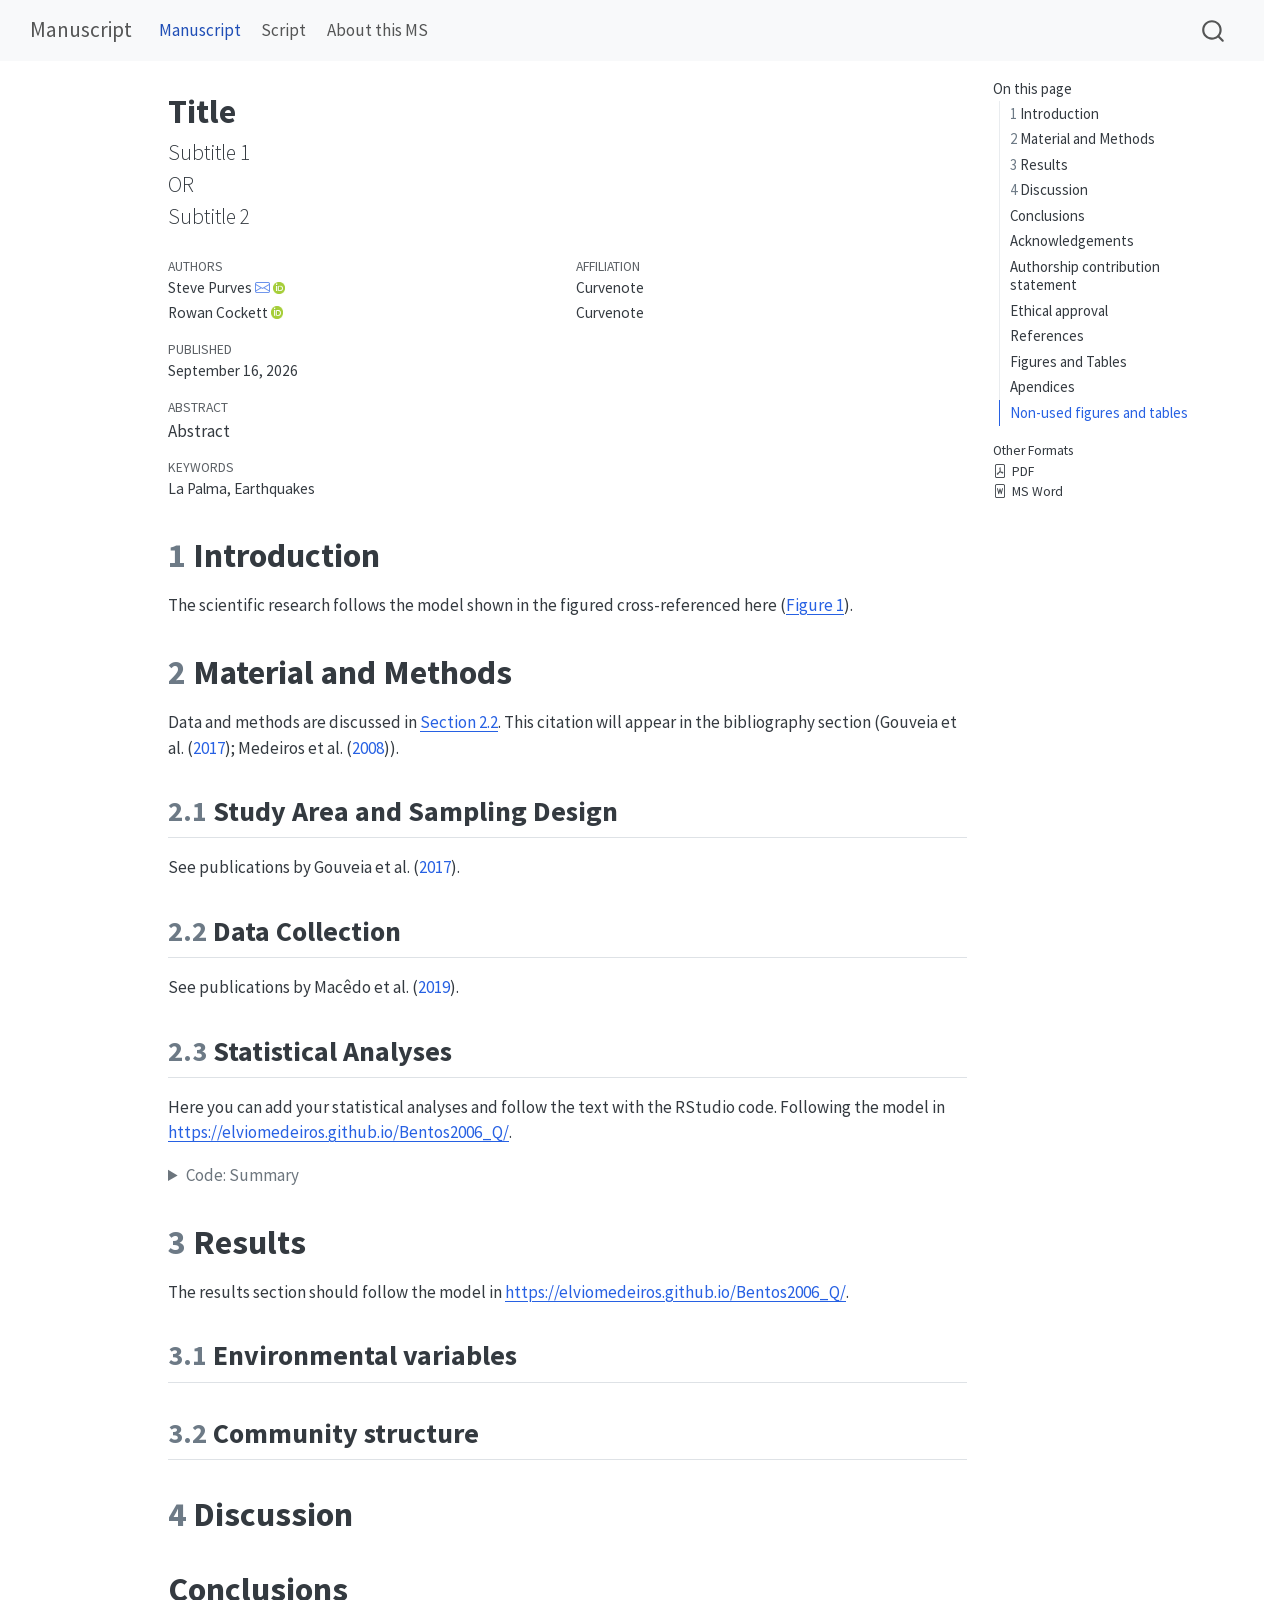
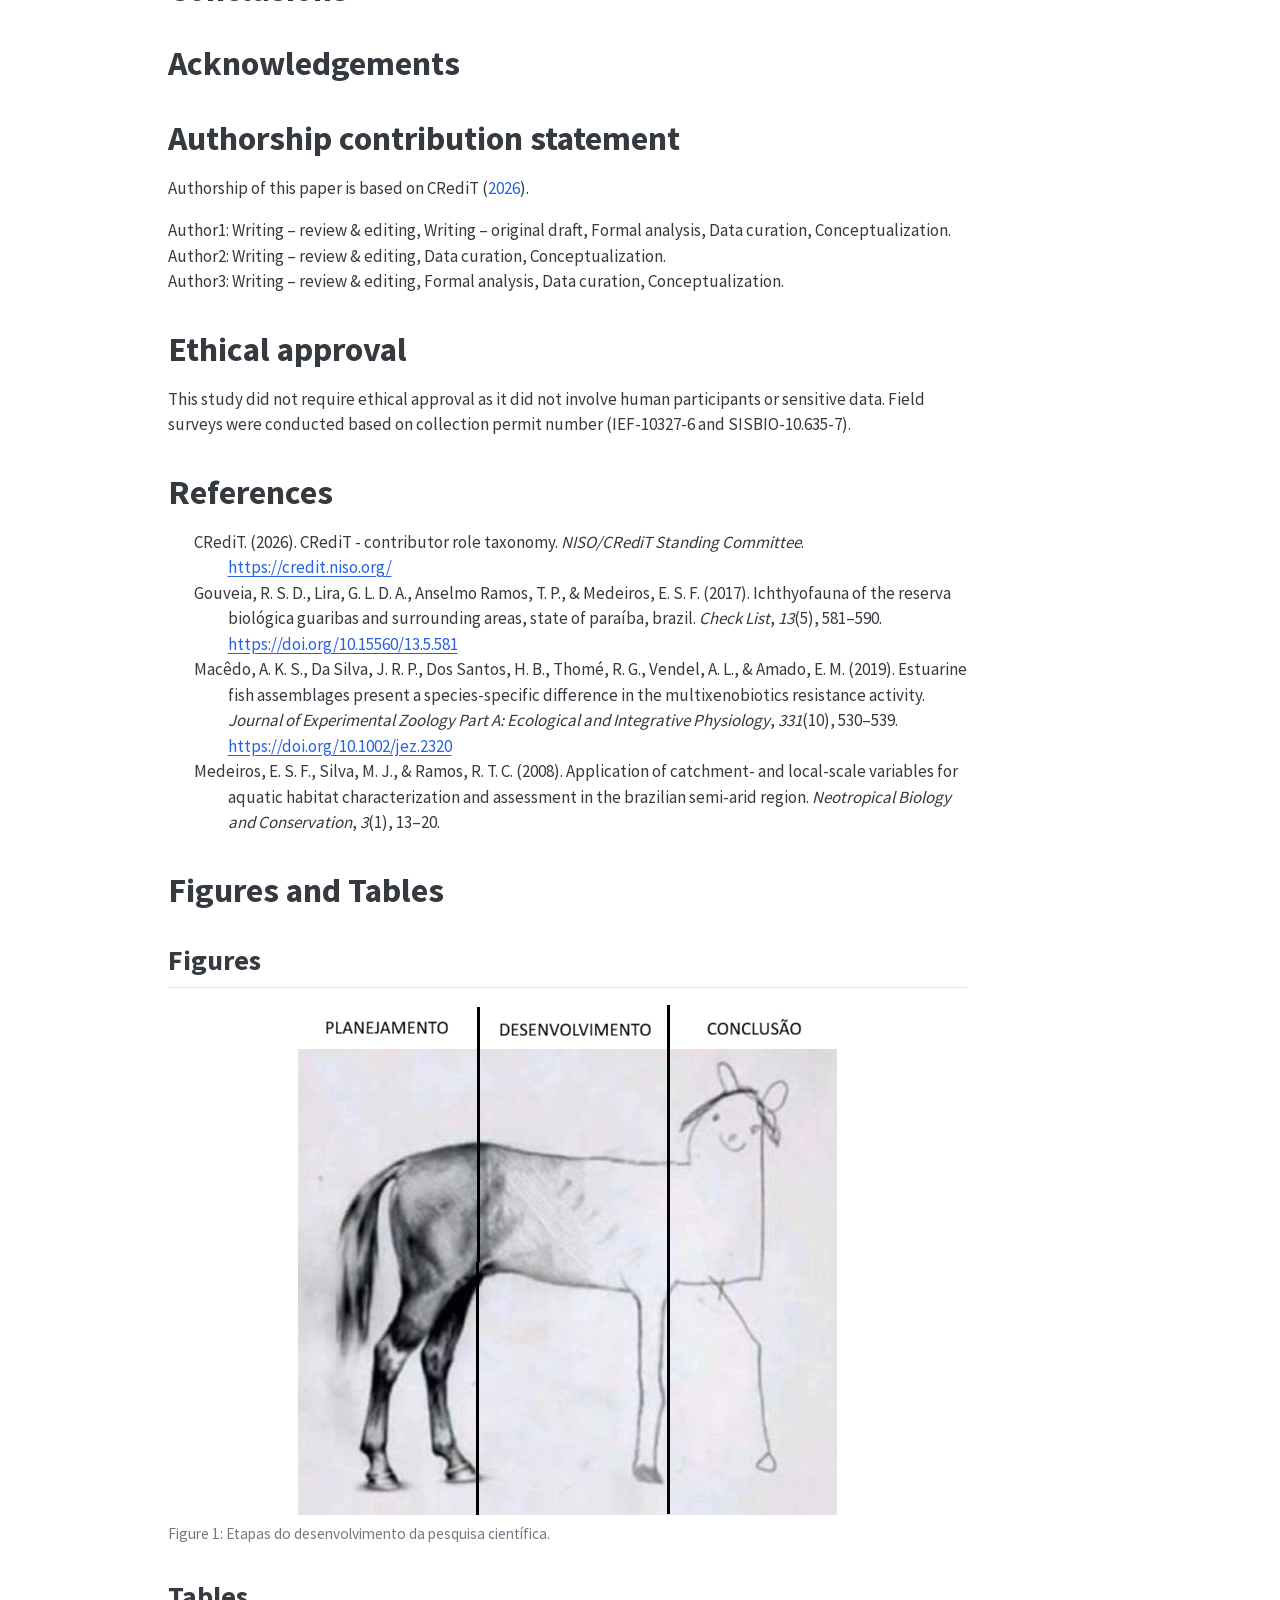
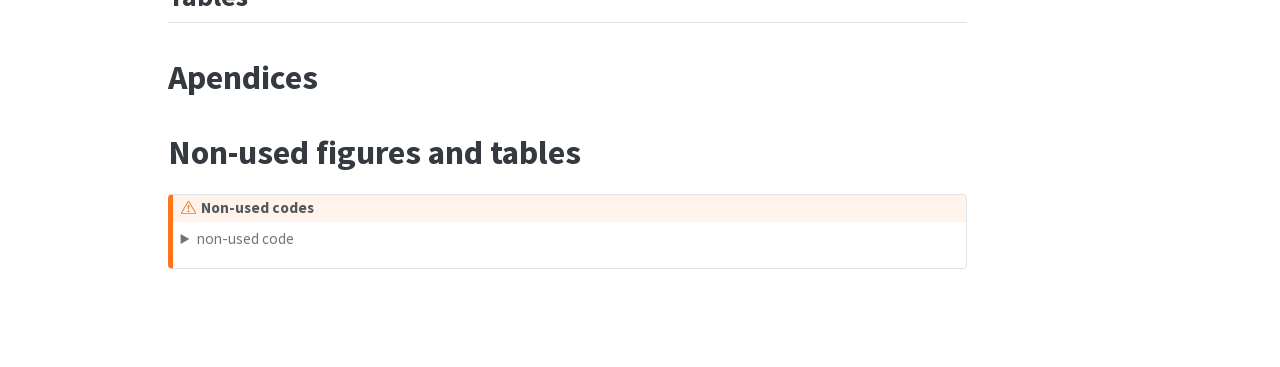
==== docs/index.html @ 4fe6a5c6 "Elv: first commit" ====
<!DOCTYPE html>
<html xmlns="http://www.w3.org/1999/xhtml" lang="en-US" xml:lang="en-US"><head>

<meta charset="utf-8">
<meta name="generator" content="quarto-1.9.38">

<meta name="viewport" content="width=device-width, initial-scale=1.0, user-scalable=yes">

<meta name="author" content="Steve Purves">
<meta name="author" content="Rowan Cockett">
<meta name="dcterms.date" content="2026-09-16">
<meta name="keywords" content="La Palma, Earthquakes">

<title>Title – Manuscript</title>
<style>

code{white-space: pre-wrap;}
span.smallcaps{font-variant: small-caps;}
div.columns{display: flex; gap: min(4vw, 1.5em);}
div.column{flex: auto; overflow-x: auto;}
div.hanging-indent{margin-left: 1.5em; text-indent: -1.5em;}
ul.task-list{list-style: none;}
ul.task-list li input[type="checkbox"] {
width: 0.8em;
margin: 0 0.8em 0.2em -1em;  vertical-align: middle;
}

html { -webkit-text-size-adjust: 100%; }
pre > code.sourceCode { white-space: pre; position: relative; }
pre > code.sourceCode > span { display: inline-block; line-height: 1.25; }
pre > code.sourceCode > span:empty { height: 1.2em; }
.sourceCode { overflow: visible; }
code.sourceCode > span { color: inherit; text-decoration: inherit; }
div.sourceCode { margin: 1em 0; }
pre.sourceCode { margin: 0; }
@media screen {
div.sourceCode { overflow: auto; }
}
@media print {
pre > code.sourceCode { white-space: pre-wrap; }
pre > code.sourceCode > span { text-indent: -5em; padding-left: 5em; }
}
pre.numberSource code
{ counter-reset: source-line 0; }
pre.numberSource code > span
{ position: relative; left: -4em; counter-increment: source-line; }
pre.numberSource code > span > a:first-child::before
{ content: counter(source-line);
position: relative; left: -1em; text-align: right; vertical-align: baseline;
border: none; display: inline-block;
-webkit-touch-callout: none; -webkit-user-select: none;
-khtml-user-select: none; -moz-user-select: none;
-ms-user-select: none; user-select: none;
padding: 0 4px; width: 4em;
}
pre.numberSource { margin-left: 3em; padding-left: 4px; }
div.sourceCode
{ }
@media screen {
pre > code.sourceCode > span > a:first-child::before { text-decoration: underline; }
}

div.csl-bib-body { }
div.csl-entry {
clear: both;
margin-bottom: 0em;
}
.hanging-indent div.csl-entry {
margin-left:2em;
text-indent:-2em;
}
div.csl-left-margin {
min-width:2em;
float:left;
}
div.csl-right-inline {
margin-left:2em;
padding-left:1em;
}
div.csl-indent {
margin-left: 2em;
}</style>


<script>const headroomChanged = new CustomEvent("quarto-hrChanged", {
  detail: {},
  bubbles: true,
  cancelable: false,
  composed: false,
});

const announceDismiss = () => {
  const annEl = window.document.getElementById("quarto-announcement");
  if (annEl) {
    annEl.remove();

    const annId = annEl.getAttribute("data-announcement-id");
    window.localStorage.setItem(`quarto-announce-${annId}`, "true");
  }
};

const announceRegister = () => {
  const annEl = window.document.getElementById("quarto-announcement");
  if (annEl) {
    const annId = annEl.getAttribute("data-announcement-id");
    const isDismissed =
      window.localStorage.getItem(`quarto-announce-${annId}`) || false;
    if (isDismissed) {
      announceDismiss();
      return;
    } else {
      annEl.classList.remove("hidden");
    }

    const actionEl = annEl.querySelector(".quarto-announcement-action");
    if (actionEl) {
      actionEl.addEventListener("click", function (e) {
        e.preventDefault();
        // Hide the bar immediately
        announceDismiss();
      });
    }
  }
};

window.document.addEventListener("DOMContentLoaded", function () {
  let init = false;

  announceRegister();

  // Manage the back to top button, if one is present.
  let lastScrollTop = window.pageYOffset || document.documentElement.scrollTop;
  const scrollDownBuffer = 5;
  const scrollUpBuffer = 35;
  const btn = document.getElementById("quarto-back-to-top");
  const hideBackToTop = () => {
    btn.style.display = "none";
  };
  const showBackToTop = () => {
    btn.style.display = "inline-block";
  };
  if (btn) {
    window.document.addEventListener(
      "scroll",
      function () {
        const currentScrollTop =
          window.pageYOffset || document.documentElement.scrollTop;

        // Shows and hides the button 'intelligently' as the user scrolls
        if (currentScrollTop - scrollDownBuffer > lastScrollTop) {
          hideBackToTop();
          lastScrollTop = currentScrollTop <= 0 ? 0 : currentScrollTop;
        } else if (currentScrollTop < lastScrollTop - scrollUpBuffer) {
          showBackToTop();
          lastScrollTop = currentScrollTop <= 0 ? 0 : currentScrollTop;
        }

        // Show the button at the bottom, hides it at the top
        if (currentScrollTop <= 0) {
          hideBackToTop();
        } else if (
          window.innerHeight + currentScrollTop >=
          document.body.offsetHeight
        ) {
          showBackToTop();
        }
      },
      false
    );
  }

  function throttle(func, wait) {
    var timeout;
    return function () {
      const context = this;
      const args = arguments;
      const later = function () {
        clearTimeout(timeout);
        timeout = null;
        func.apply(context, args);
      };

      if (!timeout) {
        timeout = setTimeout(later, wait);
      }
    };
  }

  function headerOffset() {
    // Set an offset if there is are fixed top navbar
    const headerEl = window.document.querySelector("header.fixed-top");
    if (headerEl) {
      return headerEl.clientHeight;
    } else {
      return 0;
    }
  }

  function footerOffset() {
    const footerEl = window.document.querySelector("footer.footer");
    if (footerEl) {
      return footerEl.clientHeight;
    } else {
      return 0;
    }
  }

  function dashboardOffset() {
    const dashboardNavEl = window.document.getElementById(
      "quarto-dashboard-header"
    );
    if (dashboardNavEl !== null) {
      return dashboardNavEl.clientHeight;
    } else {
      return 0;
    }
  }

  function updateDocumentOffsetWithoutAnimation() {
    updateDocumentOffset(false);
  }

  function updateDocumentOffset(animated) {
    // set body offset
    const topOffset = headerOffset();
    const bodyOffset = topOffset + footerOffset() + dashboardOffset();
    const bodyEl = window.document.body;
    bodyEl.setAttribute("data-bs-offset", topOffset);
    bodyEl.style.paddingTop = topOffset + "px";

    // deal with sidebar offsets
    const sidebars = window.document.querySelectorAll(
      ".sidebar, .headroom-target"
    );
    sidebars.forEach((sidebar) => {
      if (!animated) {
        sidebar.classList.add("notransition");
        // Remove the no transition class after the animation has time to complete
        setTimeout(function () {
          sidebar.classList.remove("notransition");
        }, 201);
      }

      if (window.Headroom && sidebar.classList.contains("sidebar-unpinned")) {
        sidebar.style.top = "0";
        sidebar.style.maxHeight = "100vh";
      } else {
        sidebar.style.top = topOffset + "px";
        sidebar.style.maxHeight = "calc(100vh - " + topOffset + "px)";
      }
    });

    // allow space for footer
    const mainContainer = window.document.querySelector(".quarto-container");
    if (mainContainer) {
      mainContainer.style.minHeight = "calc(100vh - " + bodyOffset + "px)";
    }

    // link offset
    let linkStyle = window.document.querySelector("#quarto-target-style");
    if (!linkStyle) {
      linkStyle = window.document.createElement("style");
      linkStyle.setAttribute("id", "quarto-target-style");
      window.document.head.appendChild(linkStyle);
    }
    while (linkStyle.firstChild) {
      linkStyle.removeChild(linkStyle.firstChild);
    }
    if (topOffset > 0) {
      linkStyle.appendChild(
        window.document.createTextNode(`
      section:target::before {
        content: "";
        display: block;
        height: ${topOffset}px;
        margin: -${topOffset}px 0 0;
      }`)
      );
    }
    if (init) {
      window.dispatchEvent(headroomChanged);
    }
    init = true;
  }

  // initialize headroom
  var header = window.document.querySelector("#quarto-header");
  if (header && window.Headroom) {
    const headroom = new window.Headroom(header, {
      tolerance: 5,
      onPin: function () {
        const sidebars = window.document.querySelectorAll(
          ".sidebar, .headroom-target"
        );
        sidebars.forEach((sidebar) => {
          sidebar.classList.remove("sidebar-unpinned");
        });
        updateDocumentOffset();
      },
      onUnpin: function () {
        const sidebars = window.document.querySelectorAll(
          ".sidebar, .headroom-target"
        );
        sidebars.forEach((sidebar) => {
          sidebar.classList.add("sidebar-unpinned");
        });
        updateDocumentOffset();
      },
    });
    headroom.init();

    let frozen = false;
    window.quartoToggleHeadroom = function () {
      if (frozen) {
        headroom.unfreeze();
        frozen = false;
      } else {
        headroom.freeze();
        frozen = true;
      }
    };
  }

  window.addEventListener(
    "hashchange",
    function (e) {
      if (
        getComputedStyle(document.documentElement).scrollBehavior !== "smooth"
      ) {
        window.scrollTo(0, window.pageYOffset - headerOffset());
      }
    },
    false
  );

  // Observe size changed for the header
  const headerEl = window.document.querySelector("header.fixed-top");
  if (headerEl && window.ResizeObserver) {
    const observer = new window.ResizeObserver(() => {
      setTimeout(updateDocumentOffsetWithoutAnimation, 0);
    });
    observer.observe(headerEl, {
      attributes: true,
      childList: true,
      characterData: true,
    });
  } else {
    window.addEventListener(
      "resize",
      throttle(updateDocumentOffsetWithoutAnimation, 50)
    );
  }
  setTimeout(updateDocumentOffsetWithoutAnimation, 250);

  // fixup index.html links if we aren't on the filesystem
  if (window.location.protocol !== "file:") {
    const links = window.document.querySelectorAll("a");
    for (let i = 0; i < links.length; i++) {
      if (links[i].href) {
        links[i].dataset.originalHref = links[i].href;
        links[i].href = links[i].href.replace(/\/index\.html/, "/");
      }
    }

    // Fixup any sharing links that require urls
    // Append url to any sharing urls
    const sharingLinks = window.document.querySelectorAll(
      "a.sidebar-tools-main-item, a.quarto-navigation-tool, a.quarto-navbar-tools, a.quarto-navbar-tools-item"
    );
    for (let i = 0; i < sharingLinks.length; i++) {
      const sharingLink = sharingLinks[i];
      const href = sharingLink.getAttribute("href");
      if (href) {
        sharingLink.setAttribute(
          "href",
          href.replace("|url|", window.location.href)
        );
      }
    }

    // Scroll the active navigation item into view, if necessary
    const navSidebar = window.document.querySelector("nav#quarto-sidebar");
    if (navSidebar) {
      // Find the active item
      const activeItem = navSidebar.querySelector("li.sidebar-item a.active");
      if (activeItem) {
        // Wait for the scroll height and height to resolve by observing size changes on the
        // nav element that is scrollable
        const resizeObserver = new ResizeObserver((_entries) => {
          // The bottom of the element
          const elBottom = activeItem.offsetTop;
          const viewBottom = navSidebar.scrollTop + navSidebar.clientHeight;

          // The element height and scroll height are the same, then we are still loading
          if (viewBottom !== navSidebar.scrollHeight) {
            // Determine if the item isn't visible and scroll to it
            if (elBottom >= viewBottom) {
              navSidebar.scrollTop = elBottom;
            }

            // stop observing now since we've completed the scroll
            resizeObserver.unobserve(navSidebar);
          }
        });
        resizeObserver.observe(navSidebar);
      }
    }
  }
});
</script>
<script>/*!
 * headroom.js v0.12.0 - Give your page some headroom. Hide your header until you need it
 * Copyright (c) 2020 Nick Williams - http://wicky.nillia.ms/headroom.js
 * License: MIT
 */

!function(t,n){"object"==typeof exports&&"undefined"!=typeof module?module.exports=n():"function"==typeof define&&define.amd?define(n):(t=t||self).Headroom=n()}(this,function(){"use strict";function t(){return"undefined"!=typeof window}function d(t){return function(t){return t&&t.document&&function(t){return 9===t.nodeType}(t.document)}(t)?function(t){var n=t.document,o=n.body,s=n.documentElement;return{scrollHeight:function(){return Math.max(o.scrollHeight,s.scrollHeight,o.offsetHeight,s.offsetHeight,o.clientHeight,s.clientHeight)},height:function(){return t.innerHeight||s.clientHeight||o.clientHeight},scrollY:function(){return void 0!==t.pageYOffset?t.pageYOffset:(s||o.parentNode||o).scrollTop}}}(t):function(t){return{scrollHeight:function(){return Math.max(t.scrollHeight,t.offsetHeight,t.clientHeight)},height:function(){return Math.max(t.offsetHeight,t.clientHeight)},scrollY:function(){return t.scrollTop}}}(t)}function n(t,s,e){var n,o=function(){var n=!1;try{var t={get passive(){n=!0}};window.addEventListener("test",t,t),window.removeEventListener("test",t,t)}catch(t){n=!1}return n}(),i=!1,r=d(t),l=r.scrollY(),a={};function c(){var t=Math.round(r.scrollY()),n=r.height(),o=r.scrollHeight();a.scrollY=t,a.lastScrollY=l,a.direction=l<t?"down":"up",a.distance=Math.abs(t-l),a.isOutOfBounds=t<0||o<t+n,a.top=t<=s.offset[a.direction],a.bottom=o<=t+n,a.toleranceExceeded=a.distance>s.tolerance[a.direction],e(a),l=t,i=!1}function h(){i||(i=!0,n=requestAnimationFrame(c))}var u=!!o&&{passive:!0,capture:!1};return t.addEventListener("scroll",h,u),c(),{destroy:function(){cancelAnimationFrame(n),t.removeEventListener("scroll",h,u)}}}function o(t){return t===Object(t)?t:{down:t,up:t}}function s(t,n){n=n||{},Object.assign(this,s.options,n),this.classes=Object.assign({},s.options.classes,n.classes),this.elem=t,this.tolerance=o(this.tolerance),this.offset=o(this.offset),this.initialised=!1,this.frozen=!1}return s.prototype={constructor:s,init:function(){return s.cutsTheMustard&&!this.initialised&&(this.addClass("initial"),this.initialised=!0,setTimeout(function(t){t.scrollTracker=n(t.scroller,{offset:t.offset,tolerance:t.tolerance},t.update.bind(t))},100,this)),this},destroy:function(){this.initialised=!1,Object.keys(this.classes).forEach(this.removeClass,this),this.scrollTracker.destroy()},unpin:function(){!this.hasClass("pinned")&&this.hasClass("unpinned")||(this.addClass("unpinned"),this.removeClass("pinned"),this.onUnpin&&this.onUnpin.call(this))},pin:function(){this.hasClass("unpinned")&&(this.addClass("pinned"),this.removeClass("unpinned"),this.onPin&&this.onPin.call(this))},freeze:function(){this.frozen=!0,this.addClass("frozen")},unfreeze:function(){this.frozen=!1,this.removeClass("frozen")},top:function(){this.hasClass("top")||(this.addClass("top"),this.removeClass("notTop"),this.onTop&&this.onTop.call(this))},notTop:function(){this.hasClass("notTop")||(this.addClass("notTop"),this.removeClass("top"),this.onNotTop&&this.onNotTop.call(this))},bottom:function(){this.hasClass("bottom")||(this.addClass("bottom"),this.removeClass("notBottom"),this.onBottom&&this.onBottom.call(this))},notBottom:function(){this.hasClass("notBottom")||(this.addClass("notBottom"),this.removeClass("bottom"),this.onNotBottom&&this.onNotBottom.call(this))},shouldUnpin:function(t){return"down"===t.direction&&!t.top&&t.toleranceExceeded},shouldPin:function(t){return"up"===t.direction&&t.toleranceExceeded||t.top},addClass:function(t){this.elem.classList.add.apply(this.elem.classList,this.classes[t].split(" "))},removeClass:function(t){this.elem.classList.remove.apply(this.elem.classList,this.classes[t].split(" "))},hasClass:function(t){return this.classes[t].split(" ").every(function(t){return this.classList.contains(t)},this.elem)},update:function(t){t.isOutOfBounds||!0!==this.frozen&&(t.top?this.top():this.notTop(),t.bottom?this.bottom():this.notBottom(),this.shouldUnpin(t)?this.unpin():this.shouldPin(t)&&this.pin())}},s.options={tolerance:{up:0,down:0},offset:0,scroller:t()?window:null,classes:{frozen:"headroom--frozen",pinned:"headroom--pinned",unpinned:"headroom--unpinned",top:"headroom--top",notTop:"headroom--not-top",bottom:"headroom--bottom",notBottom:"headroom--not-bottom",initial:"headroom"}},s.cutsTheMustard=!!(t()&&function(){}.bind&&"classList"in document.documentElement&&Object.assign&&Object.keys&&requestAnimationFrame),s});
</script>
<script>/*!
 * clipboard.js v2.0.11
 * https://clipboardjs.com/
 *
 * Licensed MIT © Zeno Rocha
 */
!function(t,e){"object"==typeof exports&&"object"==typeof module?module.exports=e():"function"==typeof define&&define.amd?define([],e):"object"==typeof exports?exports.ClipboardJS=e():t.ClipboardJS=e()}(this,function(){return n={686:function(t,e,n){"use strict";n.d(e,{default:function(){return b}});var e=n(279),i=n.n(e),e=n(370),u=n.n(e),e=n(817),r=n.n(e);function c(t){try{return document.execCommand(t)}catch(t){return}}var a=function(t){t=r()(t);return c("cut"),t};function o(t,e){var n,o,t=(n=t,o="rtl"===document.documentElement.getAttribute("dir"),(t=document.createElement("textarea")).style.fontSize="12pt",t.style.border="0",t.style.padding="0",t.style.margin="0",t.style.position="absolute",t.style[o?"right":"left"]="-9999px",o=window.pageYOffset||document.documentElement.scrollTop,t.style.top="".concat(o,"px"),t.setAttribute("readonly",""),t.value=n,t);return e.container.appendChild(t),e=r()(t),c("copy"),t.remove(),e}var f=function(t){var e=1<arguments.length&&void 0!==arguments[1]?arguments[1]:{container:document.body},n="";return"string"==typeof t?n=o(t,e):t instanceof HTMLInputElement&&!["text","search","url","tel","password"].includes(null==t?void 0:t.type)?n=o(t.value,e):(n=r()(t),c("copy")),n};function l(t){return(l="function"==typeof Symbol&&"symbol"==typeof Symbol.iterator?function(t){return typeof t}:function(t){return t&&"function"==typeof Symbol&&t.constructor===Symbol&&t!==Symbol.prototype?"symbol":typeof t})(t)}var s=function(){var t=0<arguments.length&&void 0!==arguments[0]?arguments[0]:{},e=t.action,n=void 0===e?"copy":e,o=t.container,e=t.target,t=t.text;if("copy"!==n&&"cut"!==n)throw new Error('Invalid "action" value, use either "copy" or "cut"');if(void 0!==e){if(!e||"object"!==l(e)||1!==e.nodeType)throw new Error('Invalid "target" value, use a valid Element');if("copy"===n&&e.hasAttribute("disabled"))throw new Error('Invalid "target" attribute. Please use "readonly" instead of "disabled" attribute');if("cut"===n&&(e.hasAttribute("readonly")||e.hasAttribute("disabled")))throw new Error('Invalid "target" attribute. You can\'t cut text from elements with "readonly" or "disabled" attributes')}return t?f(t,{container:o}):e?"cut"===n?a(e):f(e,{container:o}):void 0};function p(t){return(p="function"==typeof Symbol&&"symbol"==typeof Symbol.iterator?function(t){return typeof t}:function(t){return t&&"function"==typeof Symbol&&t.constructor===Symbol&&t!==Symbol.prototype?"symbol":typeof t})(t)}function d(t,e){for(var n=0;n<e.length;n++){var o=e[n];o.enumerable=o.enumerable||!1,o.configurable=!0,"value"in o&&(o.writable=!0),Object.defineProperty(t,o.key,o)}}function y(t,e){return(y=Object.setPrototypeOf||function(t,e){return t.__proto__=e,t})(t,e)}function h(n){var o=function(){if("undefined"==typeof Reflect||!Reflect.construct)return!1;if(Reflect.construct.sham)return!1;if("function"==typeof Proxy)return!0;try{return Date.prototype.toString.call(Reflect.construct(Date,[],function(){})),!0}catch(t){return!1}}();return function(){var t,e=v(n);return t=o?(t=v(this).constructor,Reflect.construct(e,arguments,t)):e.apply(this,arguments),e=this,!(t=t)||"object"!==p(t)&&"function"!=typeof t?function(t){if(void 0!==t)return t;throw new ReferenceError("this hasn't been initialised - super() hasn't been called")}(e):t}}function v(t){return(v=Object.setPrototypeOf?Object.getPrototypeOf:function(t){return t.__proto__||Object.getPrototypeOf(t)})(t)}function m(t,e){t="data-clipboard-".concat(t);if(e.hasAttribute(t))return e.getAttribute(t)}var b=function(){!function(t,e){if("function"!=typeof e&&null!==e)throw new TypeError("Super expression must either be null or a function");t.prototype=Object.create(e&&e.prototype,{constructor:{value:t,writable:!0,configurable:!0}}),e&&y(t,e)}(r,i());var t,e,n,o=h(r);function r(t,e){var n;return function(t){if(!(t instanceof r))throw new TypeError("Cannot call a class as a function")}(this),(n=o.call(this)).resolveOptions(e),n.listenClick(t),n}return t=r,n=[{key:"copy",value:function(t){var e=1<arguments.length&&void 0!==arguments[1]?arguments[1]:{container:document.body};return f(t,e)}},{key:"cut",value:function(t){return a(t)}},{key:"isSupported",value:function(){var t=0<arguments.length&&void 0!==arguments[0]?arguments[0]:["copy","cut"],t="string"==typeof t?[t]:t,e=!!document.queryCommandSupported;return t.forEach(function(t){e=e&&!!document.queryCommandSupported(t)}),e}}],(e=[{key:"resolveOptions",value:function(){var t=0<arguments.length&&void 0!==arguments[0]?arguments[0]:{};this.action="function"==typeof t.action?t.action:this.defaultAction,this.target="function"==typeof t.target?t.target:this.defaultTarget,this.text="function"==typeof t.text?t.text:this.defaultText,this.container="object"===p(t.container)?t.container:document.body}},{key:"listenClick",value:function(t){var e=this;this.listener=u()(t,"click",function(t){return e.onClick(t)})}},{key:"onClick",value:function(t){var e=t.delegateTarget||t.currentTarget,n=this.action(e)||"copy",t=s({action:n,container:this.container,target:this.target(e),text:this.text(e)});this.emit(t?"success":"error",{action:n,text:t,trigger:e,clearSelection:function(){e&&e.focus(),window.getSelection().removeAllRanges()}})}},{key:"defaultAction",value:function(t){return m("action",t)}},{key:"defaultTarget",value:function(t){t=m("target",t);if(t)return document.querySelector(t)}},{key:"defaultText",value:function(t){return m("text",t)}},{key:"destroy",value:function(){this.listener.destroy()}}])&&d(t.prototype,e),n&&d(t,n),r}()},828:function(t){var e;"undefined"==typeof Element||Element.prototype.matches||((e=Element.prototype).matches=e.matchesSelector||e.mozMatchesSelector||e.msMatchesSelector||e.oMatchesSelector||e.webkitMatchesSelector),t.exports=function(t,e){for(;t&&9!==t.nodeType;){if("function"==typeof t.matches&&t.matches(e))return t;t=t.parentNode}}},438:function(t,e,n){var u=n(828);function i(t,e,n,o,r){var i=function(e,n,t,o){return function(t){t.delegateTarget=u(t.target,n),t.delegateTarget&&o.call(e,t)}}.apply(this,arguments);return t.addEventListener(n,i,r),{destroy:function(){t.removeEventListener(n,i,r)}}}t.exports=function(t,e,n,o,r){return"function"==typeof t.addEventListener?i.apply(null,arguments):"function"==typeof n?i.bind(null,document).apply(null,arguments):("string"==typeof t&&(t=document.querySelectorAll(t)),Array.prototype.map.call(t,function(t){return i(t,e,n,o,r)}))}},879:function(t,n){n.node=function(t){return void 0!==t&&t instanceof HTMLElement&&1===t.nodeType},n.nodeList=function(t){var e=Object.prototype.toString.call(t);return void 0!==t&&("[object NodeList]"===e||"[object HTMLCollection]"===e)&&"length"in t&&(0===t.length||n.node(t[0]))},n.string=function(t){return"string"==typeof t||t instanceof String},n.fn=function(t){return"[object Function]"===Object.prototype.toString.call(t)}},370:function(t,e,n){var f=n(879),l=n(438);t.exports=function(t,e,n){if(!t&&!e&&!n)throw new Error("Missing required arguments");if(!f.string(e))throw new TypeError("Second argument must be a String");if(!f.fn(n))throw new TypeError("Third argument must be a Function");if(f.node(t))return c=e,a=n,(u=t).addEventListener(c,a),{destroy:function(){u.removeEventListener(c,a)}};if(f.nodeList(t))return o=t,r=e,i=n,Array.prototype.forEach.call(o,function(t){t.addEventListener(r,i)}),{destroy:function(){Array.prototype.forEach.call(o,function(t){t.removeEventListener(r,i)})}};if(f.string(t))return t=t,e=e,n=n,l(document.body,t,e,n);throw new TypeError("First argument must be a String, HTMLElement, HTMLCollection, or NodeList");var o,r,i,u,c,a}},817:function(t){t.exports=function(t){var e,n="SELECT"===t.nodeName?(t.focus(),t.value):"INPUT"===t.nodeName||"TEXTAREA"===t.nodeName?((e=t.hasAttribute("readonly"))||t.setAttribute("readonly",""),t.select(),t.setSelectionRange(0,t.value.length),e||t.removeAttribute("readonly"),t.value):(t.hasAttribute("contenteditable")&&t.focus(),n=window.getSelection(),(e=document.createRange()).selectNodeContents(t),n.removeAllRanges(),n.addRange(e),n.toString());return n}},279:function(t){function e(){}e.prototype={on:function(t,e,n){var o=this.e||(this.e={});return(o[t]||(o[t]=[])).push({fn:e,ctx:n}),this},once:function(t,e,n){var o=this;function r(){o.off(t,r),e.apply(n,arguments)}return r._=e,this.on(t,r,n)},emit:function(t){for(var e=[].slice.call(arguments,1),n=((this.e||(this.e={}))[t]||[]).slice(),o=0,r=n.length;o<r;o++)n[o].fn.apply(n[o].ctx,e);return this},off:function(t,e){var n=this.e||(this.e={}),o=n[t],r=[];if(o&&e)for(var i=0,u=o.length;i<u;i++)o[i].fn!==e&&o[i].fn._!==e&&r.push(o[i]);return r.length?n[t]=r:delete n[t],this}},t.exports=e,t.exports.TinyEmitter=e}},r={},o.n=function(t){var e=t&&t.__esModule?function(){return t.default}:function(){return t};return o.d(e,{a:e}),e},o.d=function(t,e){for(var n in e)o.o(e,n)&&!o.o(t,n)&&Object.defineProperty(t,n,{enumerable:!0,get:e[n]})},o.o=function(t,e){return Object.prototype.hasOwnProperty.call(t,e)},o(686).default;function o(t){if(r[t])return r[t].exports;var e=r[t]={exports:{}};return n[t](e,e.exports,o),e.exports}var n,r});</script>
<script>/*! @algolia/autocomplete-js 1.19.1 | MIT License | © Algolia, Inc. and contributors | https://github.com/algolia/autocomplete */
!function(e,t){"object"==typeof exports&&"undefined"!=typeof module?t(exports):"function"==typeof define&&define.amd?define(["exports"],t):t((e="undefined"!=typeof globalThis?globalThis:e||self)["@algolia/autocomplete-js"]={})}(this,(function(e){"use strict";function t(e,t){var n=Object.keys(e);if(Object.getOwnPropertySymbols){var r=Object.getOwnPropertySymbols(e);t&&(r=r.filter((function(t){return Object.getOwnPropertyDescriptor(e,t).enumerable}))),n.push.apply(n,r)}return n}function n(e){for(var n=1;n<arguments.length;n++){var r=null!=arguments[n]?arguments[n]:{};n%2?t(Object(r),!0).forEach((function(t){o(e,t,r[t])})):Object.getOwnPropertyDescriptors?Object.defineProperties(e,Object.getOwnPropertyDescriptors(r)):t(Object(r)).forEach((function(t){Object.defineProperty(e,t,Object.getOwnPropertyDescriptor(r,t))}))}return e}function r(e){return r="function"==typeof Symbol&&"symbol"==typeof Symbol.iterator?function(e){return typeof e}:function(e){return e&&"function"==typeof Symbol&&e.constructor===Symbol&&e!==Symbol.prototype?"symbol":typeof e},r(e)}function o(e,t,n){return(t=function(e){var t=function(e,t){if("object"!=typeof e||null===e)return e;var n=e[Symbol.toPrimitive];if(void 0!==n){var r=n.call(e,t||"default");if("object"!=typeof r)return r;throw new TypeError("@@toPrimitive must return a primitive value.")}return("string"===t?String:Number)(e)}(e,"string");return"symbol"==typeof t?t:String(t)}(t))in e?Object.defineProperty(e,t,{value:n,enumerable:!0,configurable:!0,writable:!0}):e[t]=n,e}function i(){return i=Object.assign?Object.assign.bind():function(e){for(var t=1;t<arguments.length;t++){var n=arguments[t];for(var r in n)Object.prototype.hasOwnProperty.call(n,r)&&(e[r]=n[r])}return e},i.apply(this,arguments)}function u(e,t){if(null==e)return{};var n,r,o=function(e,t){if(null==e)return{};var n,r,o={},i=Object.keys(e);for(r=0;r<i.length;r++)n=i[r],t.indexOf(n)>=0||(o[n]=e[n]);return o}(e,t);if(Object.getOwnPropertySymbols){var i=Object.getOwnPropertySymbols(e);for(r=0;r<i.length;r++)n=i[r],t.indexOf(n)>=0||Object.prototype.propertyIsEnumerable.call(e,n)&&(o[n]=e[n])}return o}function a(e,t){return function(e){if(Array.isArray(e))return e}(e)||function(e,t){var n=null==e?null:"undefined"!=typeof Symbol&&e[Symbol.iterator]||e["@@iterator"];if(null!=n){var r,o,i,u,a=[],l=!0,c=!1;try{if(i=(n=n.call(e)).next,0===t){if(Object(n)!==n)return;l=!1}else for(;!(l=(r=i.call(n)).done)&&(a.push(r.value),a.length!==t);l=!0);}catch(e){c=!0,o=e}finally{try{if(!l&&null!=n.return&&(u=n.return(),Object(u)!==u))return}finally{if(c)throw o}}return a}}(e,t)||c(e,t)||function(){throw new TypeError("Invalid attempt to destructure non-iterable instance.\nIn order to be iterable, non-array objects must have a [Symbol.iterator]() method.")}()}function l(e){return function(e){if(Array.isArray(e))return s(e)}(e)||function(e){if("undefined"!=typeof Symbol&&null!=e[Symbol.iterator]||null!=e["@@iterator"])return Array.from(e)}(e)||c(e)||function(){throw new TypeError("Invalid attempt to spread non-iterable instance.\nIn order to be iterable, non-array objects must have a [Symbol.iterator]() method.")}()}function c(e,t){if(e){if("string"==typeof e)return s(e,t);var n=Object.prototype.toString.call(e).slice(8,-1);return"Object"===n&&e.constructor&&(n=e.constructor.name),"Map"===n||"Set"===n?Array.from(e):"Arguments"===n||/^(?:Ui|I)nt(?:8|16|32)(?:Clamped)?Array$/.test(n)?s(e,t):void 0}}function s(e,t){(null==t||t>e.length)&&(t=e.length);for(var n=0,r=new Array(t);n<t;n++)r[n]=e[n];return r}function f(e){return{current:e}}function p(e,t){var n=void 0;return function(){for(var r=arguments.length,o=new Array(r),i=0;i<r;i++)o[i]=arguments[i];n&&clearTimeout(n),n=setTimeout((function(){return e.apply(void 0,o)}),t)}}function m(e){return e.reduce((function(e,t){return e.concat(t)}),[])}var v=0;function d(){return"autocomplete-".concat(v++)}function y(e,t){return t.reduce((function(e,t){return e&&e[t]}),e)}function b(e){return 0===e.collections.length?0:e.collections.reduce((function(e,t){return e+t.items.length}),0)}function g(e){return e!==Object(e)}function h(e,t){if(e===t)return!0;if(g(e)||g(t)||"function"==typeof e||"function"==typeof t)return e===t;if(Object.keys(e).length!==Object.keys(t).length)return!1;for(var n=0,r=Object.keys(e);n<r.length;n++){var o=r[n];if(!(o in t))return!1;if(!h(e[o],t[o]))return!1}return!0}var _=function(){};var O="1.19.1",S=[{segment:"autocomplete-core",version:O}];function j(e){var t=e.item,n=e.items,r=void 0===n?[]:n;return{index:t.__autocomplete_indexName,items:[t],positions:[1+r.findIndex((function(e){return e.objectID===t.objectID}))],queryID:t.__autocomplete_queryID,algoliaSource:["autocomplete"]}}function P(e,t){return function(e){if(Array.isArray(e))return e}(e)||function(e,t){var n=null==e?null:"undefined"!=typeof Symbol&&e[Symbol.iterator]||e["@@iterator"];if(null!=n){var r,o,i,u,a=[],l=!0,c=!1;try{if(i=(n=n.call(e)).next,0===t){if(Object(n)!==n)return;l=!1}else for(;!(l=(r=i.call(n)).done)&&(a.push(r.value),a.length!==t);l=!0);}catch(e){c=!0,o=e}finally{try{if(!l&&null!=n.return&&(u=n.return(),Object(u)!==u))return}finally{if(c)throw o}}return a}}(e,t)||function(e,t){if(!e)return;if("string"==typeof e)return w(e,t);var n=Object.prototype.toString.call(e).slice(8,-1);"Object"===n&&e.constructor&&(n=e.constructor.name);if("Map"===n||"Set"===n)return Array.from(e);if("Arguments"===n||/^(?:Ui|I)nt(?:8|16|32)(?:Clamped)?Array$/.test(n))return w(e,t)}(e,t)||function(){throw new TypeError("Invalid attempt to destructure non-iterable instance.\nIn order to be iterable, non-array objects must have a [Symbol.iterator]() method.")}()}function w(e,t){(null==t||t>e.length)&&(t=e.length);for(var n=0,r=new Array(t);n<t;n++)r[n]=e[n];return r}var I=["items"],A=["items"];function E(e){return E="function"==typeof Symbol&&"symbol"==typeof Symbol.iterator?function(e){return typeof e}:function(e){return e&&"function"==typeof Symbol&&e.constructor===Symbol&&e!==Symbol.prototype?"symbol":typeof e},E(e)}function D(e){return function(e){if(Array.isArray(e))return C(e)}(e)||function(e){if("undefined"!=typeof Symbol&&null!=e[Symbol.iterator]||null!=e["@@iterator"])return Array.from(e)}(e)||function(e,t){if(!e)return;if("string"==typeof e)return C(e,t);var n=Object.prototype.toString.call(e).slice(8,-1);"Object"===n&&e.constructor&&(n=e.constructor.name);if("Map"===n||"Set"===n)return Array.from(e);if("Arguments"===n||/^(?:Ui|I)nt(?:8|16|32)(?:Clamped)?Array$/.test(n))return C(e,t)}(e)||function(){throw new TypeError("Invalid attempt to spread non-iterable instance.\nIn order to be iterable, non-array objects must have a [Symbol.iterator]() method.")}()}function C(e,t){(null==t||t>e.length)&&(t=e.length);for(var n=0,r=new Array(t);n<t;n++)r[n]=e[n];return r}function k(e,t){if(null==e)return{};var n,r,o=function(e,t){if(null==e)return{};var n,r,o={},i=Object.keys(e);for(r=0;r<i.length;r++)n=i[r],t.indexOf(n)>=0||(o[n]=e[n]);return o}(e,t);if(Object.getOwnPropertySymbols){var i=Object.getOwnPropertySymbols(e);for(r=0;r<i.length;r++)n=i[r],t.indexOf(n)>=0||Object.prototype.propertyIsEnumerable.call(e,n)&&(o[n]=e[n])}return o}function x(e,t){var n=Object.keys(e);if(Object.getOwnPropertySymbols){var r=Object.getOwnPropertySymbols(e);t&&(r=r.filter((function(t){return Object.getOwnPropertyDescriptor(e,t).enumerable}))),n.push.apply(n,r)}return n}function N(e){for(var t=1;t<arguments.length;t++){var n=null!=arguments[t]?arguments[t]:{};t%2?x(Object(n),!0).forEach((function(t){T(e,t,n[t])})):Object.getOwnPropertyDescriptors?Object.defineProperties(e,Object.getOwnPropertyDescriptors(n)):x(Object(n)).forEach((function(t){Object.defineProperty(e,t,Object.getOwnPropertyDescriptor(n,t))}))}return e}function T(e,t,n){return(t=function(e){var t=function(e,t){if("object"!==E(e)||null===e)return e;var n=e[Symbol.toPrimitive];if(void 0!==n){var r=n.call(e,t||"default");if("object"!==E(r))return r;throw new TypeError("@@toPrimitive must return a primitive value.")}return("string"===t?String:Number)(e)}(e,"string");return"symbol"===E(t)?t:String(t)}(t))in e?Object.defineProperty(e,t,{value:n,enumerable:!0,configurable:!0,writable:!0}):e[t]=n,e}function q(e){for(var t=arguments.length>1&&void 0!==arguments[1]?arguments[1]:20,n=[],r=0;r<e.objectIDs.length;r+=t)n.push(N(N({},e),{},{objectIDs:e.objectIDs.slice(r,r+t)}));return n}function B(e){return e.map((function(e){var t=e.items,n=k(e,I);return N(N({},n),{},{objectIDs:(null==t?void 0:t.map((function(e){return e.objectID})))||n.objectIDs})}))}function R(e){var t,n,r,o=(t=P((e.version||"").split(".").map(Number),2),n=t[0],r=t[1],n>=3||2===n&&r>=4||1===n&&r>=10);function i(t,n,r){if(o&&void 0!==r){var i=r[0].__autocomplete_algoliaCredentials,u={"X-Algolia-Application-Id":i.appId,"X-Algolia-API-Key":i.apiKey};e.apply(void 0,[t].concat(D(n),[{headers:u}]))}else e.apply(void 0,[t].concat(D(n)))}return{init:function(t,n){e("init",{appId:t,apiKey:n})},setAuthenticatedUserToken:function(t){e("setAuthenticatedUserToken",t)},setUserToken:function(t){e("setUserToken",t)},clickedObjectIDsAfterSearch:function(){for(var e=arguments.length,t=new Array(e),n=0;n<e;n++)t[n]=arguments[n];t.length>0&&i("clickedObjectIDsAfterSearch",B(t),t[0].items)},clickedObjectIDs:function(){for(var e=arguments.length,t=new Array(e),n=0;n<e;n++)t[n]=arguments[n];t.length>0&&i("clickedObjectIDs",B(t),t[0].items)},clickedFilters:function(){for(var t=arguments.length,n=new Array(t),r=0;r<t;r++)n[r]=arguments[r];n.length>0&&e.apply(void 0,["clickedFilters"].concat(n))},convertedObjectIDsAfterSearch:function(){for(var e=arguments.length,t=new Array(e),n=0;n<e;n++)t[n]=arguments[n];t.length>0&&i("convertedObjectIDsAfterSearch",B(t),t[0].items)},convertedObjectIDs:function(){for(var e=arguments.length,t=new Array(e),n=0;n<e;n++)t[n]=arguments[n];t.length>0&&i("convertedObjectIDs",B(t),t[0].items)},convertedFilters:function(){for(var t=arguments.length,n=new Array(t),r=0;r<t;r++)n[r]=arguments[r];n.length>0&&e.apply(void 0,["convertedFilters"].concat(n))},viewedObjectIDs:function(){for(var e=arguments.length,t=new Array(e),n=0;n<e;n++)t[n]=arguments[n];t.length>0&&t.reduce((function(e,t){var n=t.items,r=k(t,A);return[].concat(D(e),D(q(N(N({},r),{},{objectIDs:(null==n?void 0:n.map((function(e){return e.objectID})))||r.objectIDs})).map((function(e){return{items:n,payload:e}}))))}),[]).forEach((function(e){var t=e.items;return i("viewedObjectIDs",[e.payload],t)}))},viewedFilters:function(){for(var t=arguments.length,n=new Array(t),r=0;r<t;r++)n[r]=arguments[r];n.length>0&&e.apply(void 0,["viewedFilters"].concat(n))}}}function L(e){var t=e.items.reduce((function(e,t){var n;return e[t.__autocomplete_indexName]=(null!==(n=e[t.__autocomplete_indexName])&&void 0!==n?n:[]).concat(t),e}),{});return Object.keys(t).map((function(e){return{index:e,items:t[e],algoliaSource:["autocomplete"]}}))}function F(e){return e.objectID&&e.__autocomplete_indexName&&e.__autocomplete_queryID}function U(e){return U="function"==typeof Symbol&&"symbol"==typeof Symbol.iterator?function(e){return typeof e}:function(e){return e&&"function"==typeof Symbol&&e.constructor===Symbol&&e!==Symbol.prototype?"symbol":typeof e},U(e)}function M(e){return function(e){if(Array.isArray(e))return H(e)}(e)||function(e){if("undefined"!=typeof Symbol&&null!=e[Symbol.iterator]||null!=e["@@iterator"])return Array.from(e)}(e)||function(e,t){if(!e)return;if("string"==typeof e)return H(e,t);var n=Object.prototype.toString.call(e).slice(8,-1);"Object"===n&&e.constructor&&(n=e.constructor.name);if("Map"===n||"Set"===n)return Array.from(e);if("Arguments"===n||/^(?:Ui|I)nt(?:8|16|32)(?:Clamped)?Array$/.test(n))return H(e,t)}(e)||function(){throw new TypeError("Invalid attempt to spread non-iterable instance.\nIn order to be iterable, non-array objects must have a [Symbol.iterator]() method.")}()}function H(e,t){(null==t||t>e.length)&&(t=e.length);for(var n=0,r=new Array(t);n<t;n++)r[n]=e[n];return r}function V(e,t){var n=Object.keys(e);if(Object.getOwnPropertySymbols){var r=Object.getOwnPropertySymbols(e);t&&(r=r.filter((function(t){return Object.getOwnPropertyDescriptor(e,t).enumerable}))),n.push.apply(n,r)}return n}function W(e){for(var t=1;t<arguments.length;t++){var n=null!=arguments[t]?arguments[t]:{};t%2?V(Object(n),!0).forEach((function(t){Q(e,t,n[t])})):Object.getOwnPropertyDescriptors?Object.defineProperties(e,Object.getOwnPropertyDescriptors(n)):V(Object(n)).forEach((function(t){Object.defineProperty(e,t,Object.getOwnPropertyDescriptor(n,t))}))}return e}function Q(e,t,n){return(t=function(e){var t=function(e,t){if("object"!==U(e)||null===e)return e;var n=e[Symbol.toPrimitive];if(void 0!==n){var r=n.call(e,t||"default");if("object"!==U(r))return r;throw new TypeError("@@toPrimitive must return a primitive value.")}return("string"===t?String:Number)(e)}(e,"string");return"symbol"===U(t)?t:String(t)}(t))in e?Object.defineProperty(e,t,{value:n,enumerable:!0,configurable:!0,writable:!0}):e[t]=n,e}var K="2.15.0",$="https://cdn.jsdelivr.net/npm/search-insights@".concat(K,"/dist/search-insights.min.js"),z=p((function(e){var t=e.onItemsChange,n=e.items,r=e.insights,o=e.state;t({insights:r,insightsEvents:L({items:n}).map((function(e){return W({eventName:"Items Viewed"},e)})),state:o})}),400);function G(e){var t=function(e){return W({onItemsChange:function(e){var t=e.insights,n=e.insightsEvents,r=e.state;t.viewedObjectIDs.apply(t,M(n.map((function(e){return W(W({},e),{},{algoliaSource:J(e.algoliaSource,r.context)})}))))},onSelect:function(e){var t=e.insights,n=e.insightsEvents,r=e.state;t.clickedObjectIDsAfterSearch.apply(t,M(n.map((function(e){return W(W({},e),{},{algoliaSource:J(e.algoliaSource,r.context)})}))))},onActive:_,__autocomplete_clickAnalytics:!0},e)}(e),n=t.insightsClient,r=t.insightsInitParams,o=t.onItemsChange,i=t.onSelect,u=t.onActive,a=t.__autocomplete_clickAnalytics,l=n;if(n||function(e){if("undefined"!=typeof window)e({window:window})}((function(e){var t=e.window,n=t.AlgoliaAnalyticsObject||"aa";"string"==typeof n&&(l=t[n]),l||(t.AlgoliaAnalyticsObject=n,t[n]||(t[n]=function(){t[n].queue||(t[n].queue=[]);for(var e=arguments.length,r=new Array(e),o=0;o<e;o++)r[o]=arguments[o];t[n].queue.push(r)}),t[n].version=K,l=t[n],function(e){var t="[Autocomplete]: Could not load search-insights.js. Please load it manually following https://alg.li/insights-autocomplete";try{var n=e.document.createElement("script");n.async=!0,n.src=$,n.onerror=function(){console.error(t)},document.body.appendChild(n)}catch(e){console.error(t)}}(t))})),!l)return{};r&&l("init",W({partial:!0},r));var c=R(l),s=f([]),m=p((function(e){var t=e.state;if(t.isOpen){var n=t.collections.reduce((function(e,t){return[].concat(M(e),M(t.items))}),[]).filter(F);h(s.current.map((function(e){return e.objectID})),n.map((function(e){return e.objectID})))||(s.current=n,n.length>0&&z({onItemsChange:o,items:n,insights:c,state:t}))}}),0);return{name:"aa.algoliaInsightsPlugin",subscribe:function(e){var t=e.setContext,n=e.onSelect,r=e.onActive;function o(e){t({algoliaInsightsPlugin:{__algoliaSearchParameters:W(W({},a?{clickAnalytics:!0}:{}),e?{userToken:X(e)}:{}),insights:c}})}l("addAlgoliaAgent","insights-plugin"),o(),l("onUserTokenChange",(function(e){o(e)})),l("getUserToken",null,(function(e,t){o(t)})),n((function(e){var t=e.item,n=e.state,r=e.event,o=e.source;F(t)&&i({state:n,event:r,insights:c,item:t,insightsEvents:[W({eventName:"Item Selected"},j({item:t,items:o.getItems().filter(F)}))]})})),r((function(e){var t=e.item,n=e.source,r=e.state,o=e.event;F(t)&&u({state:r,event:o,insights:c,item:t,insightsEvents:[W({eventName:"Item Active"},j({item:t,items:n.getItems().filter(F)}))]})}))},onStateChange:function(e){var t=e.state;m({state:t})},__autocomplete_pluginOptions:e}}function J(){var e,t=arguments.length>0&&void 0!==arguments[0]?arguments[0]:[],n=arguments.length>1?arguments[1]:void 0;return[].concat(M(t),["autocomplete-internal"],M(null!==(e=n.algoliaInsightsPlugin)&&void 0!==e&&e.__automaticInsights?["autocomplete-automatic"]:[]))}function X(e){return"number"==typeof e?e.toString():e}function Y(e,t){var n=t;return{then:function(t,r){return Y(e.then(ee(t,n,e),ee(r,n,e)),n)},catch:function(t){return Y(e.catch(ee(t,n,e)),n)},finally:function(t){return t&&n.onCancelList.push(t),Y(e.finally(ee(t&&function(){return n.onCancelList=[],t()},n,e)),n)},cancel:function(){n.isCanceled=!0;var e=n.onCancelList;n.onCancelList=[],e.forEach((function(e){e()}))},isCanceled:function(){return!0===n.isCanceled}}}function Z(e){return Y(e,{isCanceled:!1,onCancelList:[]})}function ee(e,t,n){return e?function(n){return t.isCanceled?n:e(n)}:n}var te,ne=!0;function re(e,t,n,r){if(!n)return null;if(e<0&&(null===t||null!==r&&0===t))return n+e;var o=(null===t?-1:t)+e;return o<=-1||o>=n?null===r?null:0:o}function oe(e,t){var n=Object.keys(e);if(Object.getOwnPropertySymbols){var r=Object.getOwnPropertySymbols(e);t&&(r=r.filter((function(t){return Object.getOwnPropertyDescriptor(e,t).enumerable}))),n.push.apply(n,r)}return n}function ie(e){for(var t=1;t<arguments.length;t++){var n=null!=arguments[t]?arguments[t]:{};t%2?oe(Object(n),!0).forEach((function(t){ue(e,t,n[t])})):Object.getOwnPropertyDescriptors?Object.defineProperties(e,Object.getOwnPropertyDescriptors(n)):oe(Object(n)).forEach((function(t){Object.defineProperty(e,t,Object.getOwnPropertyDescriptor(n,t))}))}return e}function ue(e,t,n){return(t=function(e){var t=function(e,t){if("object"!==ae(e)||null===e)return e;var n=e[Symbol.toPrimitive];if(void 0!==n){var r=n.call(e,t||"default");if("object"!==ae(r))return r;throw new TypeError("@@toPrimitive must return a primitive value.")}return("string"===t?String:Number)(e)}(e,"string");return"symbol"===ae(t)?t:String(t)}(t))in e?Object.defineProperty(e,t,{value:n,enumerable:!0,configurable:!0,writable:!0}):e[t]=n,e}function ae(e){return ae="function"==typeof Symbol&&"symbol"==typeof Symbol.iterator?function(e){return typeof e}:function(e){return e&&"function"==typeof Symbol&&e.constructor===Symbol&&e!==Symbol.prototype?"symbol":typeof e},ae(e)}function le(e,t){var n="undefined"!=typeof Symbol&&e[Symbol.iterator]||e["@@iterator"];if(!n){if(Array.isArray(e)||(n=function(e,t){if(!e)return;if("string"==typeof e)return ce(e,t);var n=Object.prototype.toString.call(e).slice(8,-1);"Object"===n&&e.constructor&&(n=e.constructor.name);if("Map"===n||"Set"===n)return Array.from(e);if("Arguments"===n||/^(?:Ui|I)nt(?:8|16|32)(?:Clamped)?Array$/.test(n))return ce(e,t)}(e))||t&&e&&"number"==typeof e.length){n&&(e=n);var r=0,o=function(){};return{s:o,n:function(){return r>=e.length?{done:!0}:{done:!1,value:e[r++]}},e:function(e){throw e},f:o}}throw new TypeError("Invalid attempt to iterate non-iterable instance.\nIn order to be iterable, non-array objects must have a [Symbol.iterator]() method.")}var i,u=!0,a=!1;return{s:function(){n=n.call(e)},n:function(){var e=n.next();return u=e.done,e},e:function(e){a=!0,i=e},f:function(){try{u||null==n.return||n.return()}finally{if(a)throw i}}}}function ce(e,t){(null==t||t>e.length)&&(t=e.length);for(var n=0,r=new Array(t);n<t;n++)r[n]=e[n];return r}var se=function(e,t){var n,r=!1,o=[],i=le(e);try{for(i.s();!(n=i.n()).done;){var u,a,l,c=null===(u=n.value.__autocomplete_pluginOptions)||void 0===u||null===(a=(l=u).awaitSubmit)||void 0===a?void 0:a.call(l);if("number"==typeof c)o.push(c);else if(!0===c){r=!0;break}}}catch(e){i.e(e)}finally{i.f()}return r?t.wait():o.length>0?t.wait(Math.max.apply(Math,o)):void 0};function fe(e){var t=function(e){var t=e.collections.map((function(e){return e.items.length})).reduce((function(e,t,n){var r=(e[n-1]||0)+t;return e.push(r),e}),[]).reduce((function(t,n){return n<=e.activeItemId?t+1:t}),0);return e.collections[t]}(e);if(!t)return null;var n=t.items[function(e){for(var t=e.state,n=e.collection,r=!1,o=0,i=0;!1===r;){var u=t.collections[o];if(u===n){r=!0;break}i+=u.items.length,o++}return t.activeItemId-i}({state:e,collection:t})],r=t.source;return{item:n,itemInputValue:r.getItemInputValue({item:n,state:e}),itemUrl:r.getItemUrl({item:n,state:e}),source:r}}function pe(e,t,n){return[e,null==n?void 0:n.sourceId,t].filter(Boolean).join("-").replace(/\s/g,"")}var me=/((gt|sm)-|galaxy nexus)|samsung[- ]|samsungbrowser/i;function ve(e){return e.nativeEvent||e}function de(e){return de="function"==typeof Symbol&&"symbol"==typeof Symbol.iterator?function(e){return typeof e}:function(e){return e&&"function"==typeof Symbol&&e.constructor===Symbol&&e!==Symbol.prototype?"symbol":typeof e},de(e)}function ye(e,t){var n=Object.keys(e);if(Object.getOwnPropertySymbols){var r=Object.getOwnPropertySymbols(e);t&&(r=r.filter((function(t){return Object.getOwnPropertyDescriptor(e,t).enumerable}))),n.push.apply(n,r)}return n}function be(e,t,n){return(t=function(e){var t=function(e,t){if("object"!==de(e)||null===e)return e;var n=e[Symbol.toPrimitive];if(void 0!==n){var r=n.call(e,t||"default");if("object"!==de(r))return r;throw new TypeError("@@toPrimitive must return a primitive value.")}return("string"===t?String:Number)(e)}(e,"string");return"symbol"===de(t)?t:String(t)}(t))in e?Object.defineProperty(e,t,{value:n,enumerable:!0,configurable:!0,writable:!0}):e[t]=n,e}function ge(e,t,n){var r,o=t.initialState;return{getState:function(){return o},dispatch:function(r,i){var u=function(e){for(var t=1;t<arguments.length;t++){var n=null!=arguments[t]?arguments[t]:{};t%2?ye(Object(n),!0).forEach((function(t){be(e,t,n[t])})):Object.getOwnPropertyDescriptors?Object.defineProperties(e,Object.getOwnPropertyDescriptors(n)):ye(Object(n)).forEach((function(t){Object.defineProperty(e,t,Object.getOwnPropertyDescriptor(n,t))}))}return e}({},o);o=e(o,{type:r,props:t,payload:i}),n({state:o,prevState:u})},pendingRequests:(r=[],{add:function(e){return r.push(e),e.finally((function(){r=r.filter((function(t){return t!==e}))}))},cancelAll:function(){r.forEach((function(e){return e.cancel()}))},isEmpty:function(){return 0===r.length},wait:function(e){return ne?(ne=!1,te=e?Promise.race([Promise.all(r),new Promise((function(t){return setTimeout(t,e)}))]):Promise.all(r),te.then((function(){ne=!0}))):te}})}}function he(e){return he="function"==typeof Symbol&&"symbol"==typeof Symbol.iterator?function(e){return typeof e}:function(e){return e&&"function"==typeof Symbol&&e.constructor===Symbol&&e!==Symbol.prototype?"symbol":typeof e},he(e)}function _e(e,t){var n=Object.keys(e);if(Object.getOwnPropertySymbols){var r=Object.getOwnPropertySymbols(e);t&&(r=r.filter((function(t){return Object.getOwnPropertyDescriptor(e,t).enumerable}))),n.push.apply(n,r)}return n}function Oe(e){for(var t=1;t<arguments.length;t++){var n=null!=arguments[t]?arguments[t]:{};t%2?_e(Object(n),!0).forEach((function(t){Se(e,t,n[t])})):Object.getOwnPropertyDescriptors?Object.defineProperties(e,Object.getOwnPropertyDescriptors(n)):_e(Object(n)).forEach((function(t){Object.defineProperty(e,t,Object.getOwnPropertyDescriptor(n,t))}))}return e}function Se(e,t,n){return(t=function(e){var t=function(e,t){if("object"!==he(e)||null===e)return e;var n=e[Symbol.toPrimitive];if(void 0!==n){var r=n.call(e,t||"default");if("object"!==he(r))return r;throw new TypeError("@@toPrimitive must return a primitive value.")}return("string"===t?String:Number)(e)}(e,"string");return"symbol"===he(t)?t:String(t)}(t))in e?Object.defineProperty(e,t,{value:n,enumerable:!0,configurable:!0,writable:!0}):e[t]=n,e}function je(e){return je="function"==typeof Symbol&&"symbol"==typeof Symbol.iterator?function(e){return typeof e}:function(e){return e&&"function"==typeof Symbol&&e.constructor===Symbol&&e!==Symbol.prototype?"symbol":typeof e},je(e)}function Pe(e){return function(e){if(Array.isArray(e))return we(e)}(e)||function(e){if("undefined"!=typeof Symbol&&null!=e[Symbol.iterator]||null!=e["@@iterator"])return Array.from(e)}(e)||function(e,t){if(!e)return;if("string"==typeof e)return we(e,t);var n=Object.prototype.toString.call(e).slice(8,-1);"Object"===n&&e.constructor&&(n=e.constructor.name);if("Map"===n||"Set"===n)return Array.from(e);if("Arguments"===n||/^(?:Ui|I)nt(?:8|16|32)(?:Clamped)?Array$/.test(n))return we(e,t)}(e)||function(){throw new TypeError("Invalid attempt to spread non-iterable instance.\nIn order to be iterable, non-array objects must have a [Symbol.iterator]() method.")}()}function we(e,t){(null==t||t>e.length)&&(t=e.length);for(var n=0,r=new Array(t);n<t;n++)r[n]=e[n];return r}function Ie(e,t){var n=Object.keys(e);if(Object.getOwnPropertySymbols){var r=Object.getOwnPropertySymbols(e);t&&(r=r.filter((function(t){return Object.getOwnPropertyDescriptor(e,t).enumerable}))),n.push.apply(n,r)}return n}function Ae(e){for(var t=1;t<arguments.length;t++){var n=null!=arguments[t]?arguments[t]:{};t%2?Ie(Object(n),!0).forEach((function(t){Ee(e,t,n[t])})):Object.getOwnPropertyDescriptors?Object.defineProperties(e,Object.getOwnPropertyDescriptors(n)):Ie(Object(n)).forEach((function(t){Object.defineProperty(e,t,Object.getOwnPropertyDescriptor(n,t))}))}return e}function Ee(e,t,n){return(t=function(e){var t=function(e,t){if("object"!==je(e)||null===e)return e;var n=e[Symbol.toPrimitive];if(void 0!==n){var r=n.call(e,t||"default");if("object"!==je(r))return r;throw new TypeError("@@toPrimitive must return a primitive value.")}return("string"===t?String:Number)(e)}(e,"string");return"symbol"===je(t)?t:String(t)}(t))in e?Object.defineProperty(e,t,{value:n,enumerable:!0,configurable:!0,writable:!0}):e[t]=n,e}function De(e,t){var n,r="undefined"!=typeof window?window:{},o=e.plugins||[];return Ae(Ae({debug:!1,openOnFocus:!1,enterKeyHint:void 0,ignoreCompositionEvents:!1,placeholder:"",autoFocus:!1,defaultActiveItemId:null,stallThreshold:300,insights:void 0,environment:r,shouldPanelOpen:function(e){return b(e.state)>0},reshape:function(e){return e.sources}},e),{},{id:null!==(n=e.id)&&void 0!==n?n:d(),plugins:o,initialState:Ae({activeItemId:null,query:"",completion:null,collections:[],isOpen:!1,status:"idle",context:{}},e.initialState),onStateChange:function(t){var n;null===(n=e.onStateChange)||void 0===n||n.call(e,t),o.forEach((function(e){var n;return null===(n=e.onStateChange)||void 0===n?void 0:n.call(e,t)}))},onSubmit:function(t){var n;null===(n=e.onSubmit)||void 0===n||n.call(e,t),o.forEach((function(e){var n;return null===(n=e.onSubmit)||void 0===n?void 0:n.call(e,t)}))},onReset:function(t){var n;null===(n=e.onReset)||void 0===n||n.call(e,t),o.forEach((function(e){var n;return null===(n=e.onReset)||void 0===n?void 0:n.call(e,t)}))},getSources:function(n){return Promise.all([].concat(Pe(o.map((function(e){return e.getSources}))),[e.getSources]).filter(Boolean).map((function(e){return function(e,t){var n=[];return Promise.resolve(e(t)).then((function(e){return Promise.all(e.filter((function(e){return Boolean(e)})).map((function(e){if(e.sourceId,n.includes(e.sourceId))throw new Error("[Autocomplete] The `sourceId` ".concat(JSON.stringify(e.sourceId)," is not unique."));n.push(e.sourceId);var t={getItemInputValue:function(e){return e.state.query},getItemUrl:function(){},onSelect:function(e){(0,e.setIsOpen)(!1)},onActive:_,onResolve:_};Object.keys(t).forEach((function(e){t[e].__default=!0}));var r=ie(ie({},t),e);return Promise.resolve(r)})))}))}(e,n)}))).then((function(e){return m(e)})).then((function(e){return e.map((function(e){return Ae(Ae({},e),{},{onSelect:function(n){e.onSelect(n),t.forEach((function(e){var t;return null===(t=e.onSelect)||void 0===t?void 0:t.call(e,n)}))},onActive:function(n){e.onActive(n),t.forEach((function(e){var t;return null===(t=e.onActive)||void 0===t?void 0:t.call(e,n)}))},onResolve:function(n){e.onResolve(n),t.forEach((function(e){var t;return null===(t=e.onResolve)||void 0===t?void 0:t.call(e,n)}))}})}))}))},navigator:Ae({navigate:function(e){var t=e.itemUrl;r.location.assign(t)},navigateNewTab:function(e){var t=e.itemUrl,n=r.open(t,"_blank","noopener");null==n||n.focus()},navigateNewWindow:function(e){var t=e.itemUrl;r.open(t,"_blank","noopener")}},e.navigator)})}function Ce(e){return Ce="function"==typeof Symbol&&"symbol"==typeof Symbol.iterator?function(e){return typeof e}:function(e){return e&&"function"==typeof Symbol&&e.constructor===Symbol&&e!==Symbol.prototype?"symbol":typeof e},Ce(e)}function ke(e,t){var n=Object.keys(e);if(Object.getOwnPropertySymbols){var r=Object.getOwnPropertySymbols(e);t&&(r=r.filter((function(t){return Object.getOwnPropertyDescriptor(e,t).enumerable}))),n.push.apply(n,r)}return n}function xe(e){for(var t=1;t<arguments.length;t++){var n=null!=arguments[t]?arguments[t]:{};t%2?ke(Object(n),!0).forEach((function(t){Ne(e,t,n[t])})):Object.getOwnPropertyDescriptors?Object.defineProperties(e,Object.getOwnPropertyDescriptors(n)):ke(Object(n)).forEach((function(t){Object.defineProperty(e,t,Object.getOwnPropertyDescriptor(n,t))}))}return e}function Ne(e,t,n){return(t=function(e){var t=function(e,t){if("object"!==Ce(e)||null===e)return e;var n=e[Symbol.toPrimitive];if(void 0!==n){var r=n.call(e,t||"default");if("object"!==Ce(r))return r;throw new TypeError("@@toPrimitive must return a primitive value.")}return("string"===t?String:Number)(e)}(e,"string");return"symbol"===Ce(t)?t:String(t)}(t))in e?Object.defineProperty(e,t,{value:n,enumerable:!0,configurable:!0,writable:!0}):e[t]=n,e}function Te(e){return Te="function"==typeof Symbol&&"symbol"==typeof Symbol.iterator?function(e){return typeof e}:function(e){return e&&"function"==typeof Symbol&&e.constructor===Symbol&&e!==Symbol.prototype?"symbol":typeof e},Te(e)}function qe(e,t){var n=Object.keys(e);if(Object.getOwnPropertySymbols){var r=Object.getOwnPropertySymbols(e);t&&(r=r.filter((function(t){return Object.getOwnPropertyDescriptor(e,t).enumerable}))),n.push.apply(n,r)}return n}function Be(e){for(var t=1;t<arguments.length;t++){var n=null!=arguments[t]?arguments[t]:{};t%2?qe(Object(n),!0).forEach((function(t){Re(e,t,n[t])})):Object.getOwnPropertyDescriptors?Object.defineProperties(e,Object.getOwnPropertyDescriptors(n)):qe(Object(n)).forEach((function(t){Object.defineProperty(e,t,Object.getOwnPropertyDescriptor(n,t))}))}return e}function Re(e,t,n){return(t=function(e){var t=function(e,t){if("object"!==Te(e)||null===e)return e;var n=e[Symbol.toPrimitive];if(void 0!==n){var r=n.call(e,t||"default");if("object"!==Te(r))return r;throw new TypeError("@@toPrimitive must return a primitive value.")}return("string"===t?String:Number)(e)}(e,"string");return"symbol"===Te(t)?t:String(t)}(t))in e?Object.defineProperty(e,t,{value:n,enumerable:!0,configurable:!0,writable:!0}):e[t]=n,e}function Le(e){return function(e){if(Array.isArray(e))return Fe(e)}(e)||function(e){if("undefined"!=typeof Symbol&&null!=e[Symbol.iterator]||null!=e["@@iterator"])return Array.from(e)}(e)||function(e,t){if(!e)return;if("string"==typeof e)return Fe(e,t);var n=Object.prototype.toString.call(e).slice(8,-1);"Object"===n&&e.constructor&&(n=e.constructor.name);if("Map"===n||"Set"===n)return Array.from(e);if("Arguments"===n||/^(?:Ui|I)nt(?:8|16|32)(?:Clamped)?Array$/.test(n))return Fe(e,t)}(e)||function(){throw new TypeError("Invalid attempt to spread non-iterable instance.\nIn order to be iterable, non-array objects must have a [Symbol.iterator]() method.")}()}function Fe(e,t){(null==t||t>e.length)&&(t=e.length);for(var n=0,r=new Array(t);n<t;n++)r[n]=e[n];return r}function Ue(e){return Boolean(e.execute)}function Me(e,t,n){if(o=e,Boolean(null==o?void 0:o.execute)){var r="algolia"===e.requesterId?Object.assign.apply(Object,[{}].concat(Le(Object.keys(n.context).map((function(e){var t;return null===(t=n.context[e])||void 0===t?void 0:t.__algoliaSearchParameters}))))):{};return Be(Be({},e),{},{requests:e.queries.map((function(n){return{query:"algolia"===e.requesterId?Be(Be({},n),{},{params:Be(Be({},r),n.params)}):n,sourceId:t,transformResponse:e.transformResponse}}))})}var o;return{items:e,sourceId:t}}function He(e){var t=e.reduce((function(e,t){if(!Ue(t))return e.push(t),e;var n=t.searchClient,r=t.execute,o=t.requesterId,i=t.requests,u=e.find((function(e){return Ue(t)&&Ue(e)&&e.searchClient===n&&Boolean(o)&&e.requesterId===o}));if(u){var a;(a=u.items).push.apply(a,Le(i))}else{var l={execute:r,requesterId:o,items:i,searchClient:n};e.push(l)}return e}),[]).map((function(e){if(!Ue(e))return Promise.resolve(e);var t=e,n=t.execute,r=t.items;return n({searchClient:t.searchClient,requests:r})}));return Promise.all(t).then((function(e){return m(e)}))}function Ve(e,t,n){return t.map((function(t){var r,o=e.filter((function(e){return e.sourceId===t.sourceId})),i=o.map((function(e){return e.items})),u=o[0].transformResponse,a=u?u({results:r=i,hits:r.map((function(e){return e.hits})).filter(Boolean),facetHits:r.map((function(e){var t;return null===(t=e.facetHits)||void 0===t?void 0:t.map((function(e){return{label:e.value,count:e.count,_highlightResult:{label:{value:e.highlighted}}}}))})).filter(Boolean)}):i;return t.onResolve({source:t,results:i,items:a,state:n.getState()}),a.every(Boolean),'The `getItems` function from source "'.concat(t.sourceId,'" must return an array of items but returned ').concat(JSON.stringify(void 0),".\n\nDid you forget to return items?\n\nSee: https://www.algolia.com/doc/ui-libraries/autocomplete/core-concepts/sources/#param-getitems"),{source:t,items:a}}))}function We(e){return We="function"==typeof Symbol&&"symbol"==typeof Symbol.iterator?function(e){return typeof e}:function(e){return e&&"function"==typeof Symbol&&e.constructor===Symbol&&e!==Symbol.prototype?"symbol":typeof e},We(e)}var Qe=["event","nextState","props","query","refresh","store"];function Ke(e,t){var n=Object.keys(e);if(Object.getOwnPropertySymbols){var r=Object.getOwnPropertySymbols(e);t&&(r=r.filter((function(t){return Object.getOwnPropertyDescriptor(e,t).enumerable}))),n.push.apply(n,r)}return n}function $e(e){for(var t=1;t<arguments.length;t++){var n=null!=arguments[t]?arguments[t]:{};t%2?Ke(Object(n),!0).forEach((function(t){ze(e,t,n[t])})):Object.getOwnPropertyDescriptors?Object.defineProperties(e,Object.getOwnPropertyDescriptors(n)):Ke(Object(n)).forEach((function(t){Object.defineProperty(e,t,Object.getOwnPropertyDescriptor(n,t))}))}return e}function ze(e,t,n){return(t=function(e){var t=function(e,t){if("object"!==We(e)||null===e)return e;var n=e[Symbol.toPrimitive];if(void 0!==n){var r=n.call(e,t||"default");if("object"!==We(r))return r;throw new TypeError("@@toPrimitive must return a primitive value.")}return("string"===t?String:Number)(e)}(e,"string");return"symbol"===We(t)?t:String(t)}(t))in e?Object.defineProperty(e,t,{value:n,enumerable:!0,configurable:!0,writable:!0}):e[t]=n,e}function Ge(e,t){if(null==e)return{};var n,r,o=function(e,t){if(null==e)return{};var n,r,o={},i=Object.keys(e);for(r=0;r<i.length;r++)n=i[r],t.indexOf(n)>=0||(o[n]=e[n]);return o}(e,t);if(Object.getOwnPropertySymbols){var i=Object.getOwnPropertySymbols(e);for(r=0;r<i.length;r++)n=i[r],t.indexOf(n)>=0||Object.prototype.propertyIsEnumerable.call(e,n)&&(o[n]=e[n])}return o}var Je,Xe,Ye,Ze=null,et=(Je=-1,Xe=-1,Ye=void 0,function(e){var t=++Je;return Promise.resolve(e).then((function(e){return Ye&&t<Xe?Ye:(Xe=t,Ye=e,e)}))});function tt(e){var t=e.event,n=e.nextState,r=void 0===n?{}:n,o=e.props,i=e.query,u=e.refresh,a=e.store,l=Ge(e,Qe);Ze&&o.environment.clearTimeout(Ze);var c=l.setCollections,s=l.setIsOpen,f=l.setQuery,p=l.setActiveItemId,v=l.setStatus,d=l.setContext;if(f(i),p(o.defaultActiveItemId),!i&&!1===o.openOnFocus){var y,b=a.getState().collections.map((function(e){return $e($e({},e),{},{items:[]})}));v("idle"),c(b),s(null!==(y=r.isOpen)&&void 0!==y?y:o.shouldPanelOpen({state:a.getState()}));var g=Z(et(b).then((function(){return Promise.resolve()})));return a.pendingRequests.add(g)}v("loading"),Ze=o.environment.setTimeout((function(){v("stalled")}),o.stallThreshold);var h=Z(et(o.getSources($e({query:i,refresh:u,state:a.getState()},l)).then((function(e){return Promise.all(e.map((function(e){return Promise.resolve(e.getItems($e({query:i,refresh:u,state:a.getState()},l))).then((function(t){return Me(t,e.sourceId,a.getState())}))}))).then(He).then((function(t){var n,r=t.some((function(e){return function(e){return!Array.isArray(e)&&Boolean(null==e?void 0:e._automaticInsights)}(e.items)}));r&&d({algoliaInsightsPlugin:$e($e({},(null===(n=a.getState().context)||void 0===n?void 0:n.algoliaInsightsPlugin)||{}),{},{__automaticInsights:r})});return Ve(t,e,a)})).then((function(e){return function(e){var t=e.collections,n=e.props,r=e.state,o=t.reduce((function(e,t){return xe(xe({},e),{},Ne({},t.source.sourceId,xe(xe({},t.source),{},{getItems:function(){return m(t.items)}})))}),{}),i=n.plugins.reduce((function(e,t){return t.reshape?t.reshape(e):e}),{sourcesBySourceId:o,state:r}).sourcesBySourceId;return m(n.reshape({sourcesBySourceId:i,sources:Object.values(i),state:r})).filter(Boolean).map((function(e){return{source:e,items:e.getItems()}}))}({collections:e,props:o,state:a.getState()})}))})))).then((function(e){var n;v("idle"),c(e);var f=o.shouldPanelOpen({state:a.getState()});s(null!==(n=r.isOpen)&&void 0!==n?n:o.openOnFocus&&!i&&f||f);var p=fe(a.getState());if(null!==a.getState().activeItemId&&p){var m=p.item,d=p.itemInputValue,y=p.itemUrl,b=p.source;b.onActive($e({event:t,item:m,itemInputValue:d,itemUrl:y,refresh:u,source:b,state:a.getState()},l))}})).finally((function(){v("idle"),Ze&&o.environment.clearTimeout(Ze)}));return a.pendingRequests.add(h)}function nt(e){return nt="function"==typeof Symbol&&"symbol"==typeof Symbol.iterator?function(e){return typeof e}:function(e){return e&&"function"==typeof Symbol&&e.constructor===Symbol&&e!==Symbol.prototype?"symbol":typeof e},nt(e)}var rt=["event","props","refresh","store"];function ot(e,t){var n=Object.keys(e);if(Object.getOwnPropertySymbols){var r=Object.getOwnPropertySymbols(e);t&&(r=r.filter((function(t){return Object.getOwnPropertyDescriptor(e,t).enumerable}))),n.push.apply(n,r)}return n}function it(e){for(var t=1;t<arguments.length;t++){var n=null!=arguments[t]?arguments[t]:{};t%2?ot(Object(n),!0).forEach((function(t){ut(e,t,n[t])})):Object.getOwnPropertyDescriptors?Object.defineProperties(e,Object.getOwnPropertyDescriptors(n)):ot(Object(n)).forEach((function(t){Object.defineProperty(e,t,Object.getOwnPropertyDescriptor(n,t))}))}return e}function ut(e,t,n){return(t=function(e){var t=function(e,t){if("object"!==nt(e)||null===e)return e;var n=e[Symbol.toPrimitive];if(void 0!==n){var r=n.call(e,t||"default");if("object"!==nt(r))return r;throw new TypeError("@@toPrimitive must return a primitive value.")}return("string"===t?String:Number)(e)}(e,"string");return"symbol"===nt(t)?t:String(t)}(t))in e?Object.defineProperty(e,t,{value:n,enumerable:!0,configurable:!0,writable:!0}):e[t]=n,e}function at(e,t){if(null==e)return{};var n,r,o=function(e,t){if(null==e)return{};var n,r,o={},i=Object.keys(e);for(r=0;r<i.length;r++)n=i[r],t.indexOf(n)>=0||(o[n]=e[n]);return o}(e,t);if(Object.getOwnPropertySymbols){var i=Object.getOwnPropertySymbols(e);for(r=0;r<i.length;r++)n=i[r],t.indexOf(n)>=0||Object.prototype.propertyIsEnumerable.call(e,n)&&(o[n]=e[n])}return o}function lt(e){return lt="function"==typeof Symbol&&"symbol"==typeof Symbol.iterator?function(e){return typeof e}:function(e){return e&&"function"==typeof Symbol&&e.constructor===Symbol&&e!==Symbol.prototype?"symbol":typeof e},lt(e)}var ct=["props","refresh","store"],st=["inputElement","formElement","panelElement"],ft=["inputElement"],pt=["inputElement","maxLength"],mt=["source"],vt=["item","source"];function dt(e,t){var n=Object.keys(e);if(Object.getOwnPropertySymbols){var r=Object.getOwnPropertySymbols(e);t&&(r=r.filter((function(t){return Object.getOwnPropertyDescriptor(e,t).enumerable}))),n.push.apply(n,r)}return n}function yt(e){for(var t=1;t<arguments.length;t++){var n=null!=arguments[t]?arguments[t]:{};t%2?dt(Object(n),!0).forEach((function(t){bt(e,t,n[t])})):Object.getOwnPropertyDescriptors?Object.defineProperties(e,Object.getOwnPropertyDescriptors(n)):dt(Object(n)).forEach((function(t){Object.defineProperty(e,t,Object.getOwnPropertyDescriptor(n,t))}))}return e}function bt(e,t,n){return(t=function(e){var t=function(e,t){if("object"!==lt(e)||null===e)return e;var n=e[Symbol.toPrimitive];if(void 0!==n){var r=n.call(e,t||"default");if("object"!==lt(r))return r;throw new TypeError("@@toPrimitive must return a primitive value.")}return("string"===t?String:Number)(e)}(e,"string");return"symbol"===lt(t)?t:String(t)}(t))in e?Object.defineProperty(e,t,{value:n,enumerable:!0,configurable:!0,writable:!0}):e[t]=n,e}function gt(e,t){if(null==e)return{};var n,r,o=function(e,t){if(null==e)return{};var n,r,o={},i=Object.keys(e);for(r=0;r<i.length;r++)n=i[r],t.indexOf(n)>=0||(o[n]=e[n]);return o}(e,t);if(Object.getOwnPropertySymbols){var i=Object.getOwnPropertySymbols(e);for(r=0;r<i.length;r++)n=i[r],t.indexOf(n)>=0||Object.prototype.propertyIsEnumerable.call(e,n)&&(o[n]=e[n])}return o}function ht(e){var t=e.props,n=e.refresh,r=e.store,o=gt(e,ct);return{getEnvironmentProps:function(e){var n=e.inputElement,o=e.formElement,i=e.panelElement;function u(e){!r.getState().isOpen&&r.pendingRequests.isEmpty()||e.target===n||!1===[o,i].some((function(t){return n=t,r=e.target,n===r||n.contains(r);var n,r}))&&(r.dispatch("blur",null),t.debug||r.pendingRequests.cancelAll())}return yt({onTouchStart:u,onMouseDown:u,onTouchMove:function(e){!1!==r.getState().isOpen&&n===t.environment.document.activeElement&&e.target!==n&&n.blur()}},gt(e,st))},getRootProps:function(e){return yt({role:"combobox","aria-expanded":r.getState().isOpen,"aria-haspopup":"listbox","aria-controls":r.getState().isOpen?r.getState().collections.map((function(e){var n=e.source;return pe(t.id,"list",n)})).join(" "):void 0,"aria-labelledby":pe(t.id,"label")},e)},getFormProps:function(e){e.inputElement;var i=gt(e,ft),u=function(i){var u;t.onSubmit(yt({event:i,refresh:n,state:r.getState()},o)),r.dispatch("submit",null),null===(u=e.inputElement)||void 0===u||u.blur()};return yt({action:"",noValidate:!0,role:"search",onSubmit:function(e){e.preventDefault();var n=se(t.plugins,r.pendingRequests);void 0!==n?n.then((function(){return u(e)})):u(e)},onReset:function(i){var u;i.preventDefault(),t.onReset(yt({event:i,refresh:n,state:r.getState()},o)),r.dispatch("reset",null),null===(u=e.inputElement)||void 0===u||u.focus()}},i)},getLabelProps:function(e){return yt({htmlFor:pe(t.id,"input"),id:pe(t.id,"label")},e)},getInputProps:function(e){var i;function u(e){(t.openOnFocus||Boolean(r.getState().query))&&tt(yt({event:e,props:t,query:r.getState().completion||r.getState().query,refresh:n,store:r},o)),r.dispatch("focus",null)}var a=e||{};a.inputElement;var l=a.maxLength,c=void 0===l?512:l,s=gt(a,pt),f=fe(r.getState()),p=function(e){return Boolean(e&&e.match(me))}((null===(i=t.environment.navigator)||void 0===i?void 0:i.userAgent)||""),m=t.enterKeyHint||(null!=f&&f.itemUrl&&!p?"go":"search");return yt({"aria-autocomplete":"both","aria-activedescendant":r.getState().isOpen&&null!==r.getState().activeItemId?pe(t.id,"item-".concat(r.getState().activeItemId),null==f?void 0:f.source):void 0,"aria-controls":r.getState().isOpen?r.getState().collections.filter((function(e){return e.items.length>0})).map((function(e){var n=e.source;return pe(t.id,"list",n)})).join(" "):void 0,"aria-labelledby":pe(t.id,"label"),value:r.getState().completion||r.getState().query,id:pe(t.id,"input"),autoComplete:"off",autoCorrect:"off",autoCapitalize:"off",enterKeyHint:m,spellCheck:"false",autoFocus:t.autoFocus,placeholder:t.placeholder,maxLength:c,type:"search",onChange:function(e){var i=e.currentTarget.value;t.ignoreCompositionEvents&&ve(e).isComposing?o.setQuery(i):tt(yt({event:e,props:t,query:i.slice(0,c),refresh:n,store:r},o))},onCompositionEnd:function(e){tt(yt({event:e,props:t,query:e.currentTarget.value.slice(0,c),refresh:n,store:r},o))},onKeyDown:function(e){ve(e).isComposing||function(e){var t=e.event,n=e.props,r=e.refresh,o=e.store,i=at(e,rt);if("ArrowUp"===t.key||"ArrowDown"===t.key){var u=function(){var e=fe(o.getState()),t=n.environment.document.getElementById(pe(n.id,"item-".concat(o.getState().activeItemId),null==e?void 0:e.source));t&&(t.scrollIntoViewIfNeeded?t.scrollIntoViewIfNeeded(!1):t.scrollIntoView(!1))},a=function(){var e=fe(o.getState());if(null!==o.getState().activeItemId&&e){var n=e.item,u=e.itemInputValue,a=e.itemUrl,l=e.source;l.onActive(it({event:t,item:n,itemInputValue:u,itemUrl:a,refresh:r,source:l,state:o.getState()},i))}};t.preventDefault(),!1===o.getState().isOpen&&(n.openOnFocus||Boolean(o.getState().query))?tt(it({event:t,props:n,query:o.getState().query,refresh:r,store:o},i)).then((function(){o.dispatch(t.key,{nextActiveItemId:n.defaultActiveItemId}),a(),setTimeout(u,0)})):(o.dispatch(t.key,{}),a(),u())}else if("Escape"===t.key)t.preventDefault(),o.dispatch(t.key,null),o.pendingRequests.cancelAll();else if("Tab"===t.key)o.dispatch("blur",null),o.pendingRequests.cancelAll();else if("Enter"===t.key){if(null===o.getState().activeItemId||o.getState().collections.every((function(e){return 0===e.items.length}))){var l=se(n.plugins,o.pendingRequests);return void(void 0!==l?l.then(o.pendingRequests.cancelAll):n.debug||o.pendingRequests.cancelAll())}t.preventDefault();var c=fe(o.getState()),s=c.item,f=c.itemInputValue,p=c.itemUrl,m=c.source;if(t.metaKey||t.ctrlKey)void 0!==p&&(m.onSelect(it({event:t,item:s,itemInputValue:f,itemUrl:p,refresh:r,source:m,state:o.getState()},i)),n.navigator.navigateNewTab({itemUrl:p,item:s,state:o.getState()}));else if(t.shiftKey)void 0!==p&&(m.onSelect(it({event:t,item:s,itemInputValue:f,itemUrl:p,refresh:r,source:m,state:o.getState()},i)),n.navigator.navigateNewWindow({itemUrl:p,item:s,state:o.getState()}));else if(t.altKey);else{if(void 0!==p)return m.onSelect(it({event:t,item:s,itemInputValue:f,itemUrl:p,refresh:r,source:m,state:o.getState()},i)),void n.navigator.navigate({itemUrl:p,item:s,state:o.getState()});tt(it({event:t,nextState:{isOpen:!1},props:n,query:f,refresh:r,store:o},i)).then((function(){m.onSelect(it({event:t,item:s,itemInputValue:f,itemUrl:p,refresh:r,source:m,state:o.getState()},i))}))}}}(yt({event:e,props:t,refresh:n,store:r},o))},onFocus:u,onBlur:_,onClick:function(n){e.inputElement!==t.environment.document.activeElement||r.getState().isOpen||u(n)}},s)},getPanelProps:function(e){return yt({onMouseDown:function(e){e.preventDefault()},onMouseLeave:function(){r.dispatch("mouseleave",null)}},e)},getListProps:function(e){var n=e||{},r=n.source,o=gt(n,mt);return yt({role:"listbox","aria-labelledby":pe(t.id,"label"),id:pe(t.id,"list",r)},o)},getItemProps:function(e){var i=e.item,u=e.source,a=gt(e,vt);return yt({id:pe(t.id,"item-".concat(i.__autocomplete_id),u),role:"option","aria-selected":r.getState().activeItemId===i.__autocomplete_id,onMouseMove:function(e){if(i.__autocomplete_id!==r.getState().activeItemId){r.dispatch("mousemove",i.__autocomplete_id);var t=fe(r.getState());if(null!==r.getState().activeItemId&&t){var u=t.item,a=t.itemInputValue,l=t.itemUrl,c=t.source;c.onActive(yt({event:e,item:u,itemInputValue:a,itemUrl:l,refresh:n,source:c,state:r.getState()},o))}}},onMouseDown:function(e){e.preventDefault()},onClick:function(e){var a=u.getItemInputValue({item:i,state:r.getState()}),l=u.getItemUrl({item:i,state:r.getState()});(l?Promise.resolve():tt(yt({event:e,nextState:{isOpen:!1},props:t,query:a,refresh:n,store:r},o))).then((function(){u.onSelect(yt({event:e,item:i,itemInputValue:a,itemUrl:l,refresh:n,source:u,state:r.getState()},o))}))}},a)}}}function _t(e){return _t="function"==typeof Symbol&&"symbol"==typeof Symbol.iterator?function(e){return typeof e}:function(e){return e&&"function"==typeof Symbol&&e.constructor===Symbol&&e!==Symbol.prototype?"symbol":typeof e},_t(e)}function Ot(e,t){var n=Object.keys(e);if(Object.getOwnPropertySymbols){var r=Object.getOwnPropertySymbols(e);t&&(r=r.filter((function(t){return Object.getOwnPropertyDescriptor(e,t).enumerable}))),n.push.apply(n,r)}return n}function St(e){for(var t=1;t<arguments.length;t++){var n=null!=arguments[t]?arguments[t]:{};t%2?Ot(Object(n),!0).forEach((function(t){jt(e,t,n[t])})):Object.getOwnPropertyDescriptors?Object.defineProperties(e,Object.getOwnPropertyDescriptors(n)):Ot(Object(n)).forEach((function(t){Object.defineProperty(e,t,Object.getOwnPropertyDescriptor(n,t))}))}return e}function jt(e,t,n){return(t=function(e){var t=function(e,t){if("object"!==_t(e)||null===e)return e;var n=e[Symbol.toPrimitive];if(void 0!==n){var r=n.call(e,t||"default");if("object"!==_t(r))return r;throw new TypeError("@@toPrimitive must return a primitive value.")}return("string"===t?String:Number)(e)}(e,"string");return"symbol"===_t(t)?t:String(t)}(t))in e?Object.defineProperty(e,t,{value:n,enumerable:!0,configurable:!0,writable:!0}):e[t]=n,e}function Pt(e){var t,n,r,o,i=e.plugins,u=e.options,a=null===(t=((null===(n=u.__autocomplete_metadata)||void 0===n?void 0:n.userAgents)||[])[0])||void 0===t?void 0:t.segment,l=a?jt({},a,Object.keys((null===(r=u.__autocomplete_metadata)||void 0===r?void 0:r.options)||{})):{};return{plugins:i.map((function(e){return{name:e.name,options:Object.keys(e.__autocomplete_pluginOptions||[])}})),options:St({"autocomplete-core":Object.keys(u)},l),ua:S.concat((null===(o=u.__autocomplete_metadata)||void 0===o?void 0:o.userAgents)||[])}}function wt(e){var t,n=e.state;return!1===n.isOpen||null===n.activeItemId?null:(null===(t=fe(n))||void 0===t?void 0:t.itemInputValue)||null}function It(e){return It="function"==typeof Symbol&&"symbol"==typeof Symbol.iterator?function(e){return typeof e}:function(e){return e&&"function"==typeof Symbol&&e.constructor===Symbol&&e!==Symbol.prototype?"symbol":typeof e},It(e)}function At(e,t){var n=Object.keys(e);if(Object.getOwnPropertySymbols){var r=Object.getOwnPropertySymbols(e);t&&(r=r.filter((function(t){return Object.getOwnPropertyDescriptor(e,t).enumerable}))),n.push.apply(n,r)}return n}function Et(e){for(var t=1;t<arguments.length;t++){var n=null!=arguments[t]?arguments[t]:{};t%2?At(Object(n),!0).forEach((function(t){Dt(e,t,n[t])})):Object.getOwnPropertyDescriptors?Object.defineProperties(e,Object.getOwnPropertyDescriptors(n)):At(Object(n)).forEach((function(t){Object.defineProperty(e,t,Object.getOwnPropertyDescriptor(n,t))}))}return e}function Dt(e,t,n){return(t=function(e){var t=function(e,t){if("object"!==It(e)||null===e)return e;var n=e[Symbol.toPrimitive];if(void 0!==n){var r=n.call(e,t||"default");if("object"!==It(r))return r;throw new TypeError("@@toPrimitive must return a primitive value.")}return("string"===t?String:Number)(e)}(e,"string");return"symbol"===It(t)?t:String(t)}(t))in e?Object.defineProperty(e,t,{value:n,enumerable:!0,configurable:!0,writable:!0}):e[t]=n,e}var Ct=function(e,t){switch(t.type){case"setActiveItemId":case"mousemove":return Et(Et({},e),{},{activeItemId:t.payload});case"setQuery":return Et(Et({},e),{},{query:t.payload,completion:null});case"setCollections":return Et(Et({},e),{},{collections:t.payload});case"setIsOpen":return Et(Et({},e),{},{isOpen:t.payload});case"setStatus":return Et(Et({},e),{},{status:t.payload});case"setContext":return Et(Et({},e),{},{context:Et(Et({},e.context),t.payload)});case"ArrowDown":var n=Et(Et({},e),{},{activeItemId:t.payload.hasOwnProperty("nextActiveItemId")?t.payload.nextActiveItemId:re(1,e.activeItemId,b(e),t.props.defaultActiveItemId)});return Et(Et({},n),{},{completion:wt({state:n})});case"ArrowUp":var r=Et(Et({},e),{},{activeItemId:re(-1,e.activeItemId,b(e),t.props.defaultActiveItemId)});return Et(Et({},r),{},{completion:wt({state:r})});case"Escape":return e.isOpen?Et(Et({},e),{},{activeItemId:null,isOpen:!1,completion:null}):Et(Et({},e),{},{activeItemId:null,query:"",status:"idle",collections:[]});case"submit":return Et(Et({},e),{},{activeItemId:null,isOpen:!1,status:"idle"});case"reset":return Et(Et({},e),{},{activeItemId:!0===t.props.openOnFocus?t.props.defaultActiveItemId:null,status:"idle",completion:null,query:""});case"focus":return Et(Et({},e),{},{activeItemId:t.props.defaultActiveItemId,isOpen:(t.props.openOnFocus||Boolean(e.query))&&t.props.shouldPanelOpen({state:e})});case"blur":return t.props.debug?e:Et(Et({},e),{},{isOpen:!1,activeItemId:null});case"mouseleave":return Et(Et({},e),{},{activeItemId:t.props.defaultActiveItemId});default:return"The reducer action ".concat(JSON.stringify(t.type)," is not supported."),e}};function kt(e){return kt="function"==typeof Symbol&&"symbol"==typeof Symbol.iterator?function(e){return typeof e}:function(e){return e&&"function"==typeof Symbol&&e.constructor===Symbol&&e!==Symbol.prototype?"symbol":typeof e},kt(e)}function xt(e,t){var n=Object.keys(e);if(Object.getOwnPropertySymbols){var r=Object.getOwnPropertySymbols(e);t&&(r=r.filter((function(t){return Object.getOwnPropertyDescriptor(e,t).enumerable}))),n.push.apply(n,r)}return n}function Nt(e){for(var t=1;t<arguments.length;t++){var n=null!=arguments[t]?arguments[t]:{};t%2?xt(Object(n),!0).forEach((function(t){Tt(e,t,n[t])})):Object.getOwnPropertyDescriptors?Object.defineProperties(e,Object.getOwnPropertyDescriptors(n)):xt(Object(n)).forEach((function(t){Object.defineProperty(e,t,Object.getOwnPropertyDescriptor(n,t))}))}return e}function Tt(e,t,n){return(t=function(e){var t=function(e,t){if("object"!==kt(e)||null===e)return e;var n=e[Symbol.toPrimitive];if(void 0!==n){var r=n.call(e,t||"default");if("object"!==kt(r))return r;throw new TypeError("@@toPrimitive must return a primitive value.")}return("string"===t?String:Number)(e)}(e,"string");return"symbol"===kt(t)?t:String(t)}(t))in e?Object.defineProperty(e,t,{value:n,enumerable:!0,configurable:!0,writable:!0}):e[t]=n,e}function qt(e){var t=[],n=De(e,t),r=ge(Ct,n,(function(e){var t,r,i=e.prevState,c=e.state;if(n.onStateChange(Nt({prevState:i,state:c,refresh:u,navigator:n.navigator},o)),!l()&&null!==(t=c.context)&&void 0!==t&&null!==(r=t.algoliaInsightsPlugin)&&void 0!==r&&r.__automaticInsights&&!1!==n.insights){var s=G({__autocomplete_clickAnalytics:!1});n.plugins.push(s),a([s])}})),o=function(e){var t=e.store;return{setActiveItemId:function(e){t.dispatch("setActiveItemId",e)},setQuery:function(e){t.dispatch("setQuery",e)},setCollections:function(e){var n=0,r=e.map((function(e){return Oe(Oe({},e),{},{items:m(e.items).map((function(e){return Oe(Oe({},e),{},{__autocomplete_id:n++})}))})}));t.dispatch("setCollections",r)},setIsOpen:function(e){t.dispatch("setIsOpen",e)},setStatus:function(e){t.dispatch("setStatus",e)},setContext:function(e){t.dispatch("setContext",e)}}}({store:r}),i=ht(Nt({props:n,refresh:u,store:r,navigator:n.navigator},o));function u(){return tt(Nt({event:new Event("input"),nextState:{isOpen:r.getState().isOpen},props:n,navigator:n.navigator,query:r.getState().query,refresh:u,store:r},o))}function a(e){e.forEach((function(e){var r;return null===(r=e.subscribe)||void 0===r?void 0:r.call(e,Nt(Nt({},o),{},{navigator:n.navigator,refresh:u,onSelect:function(e){t.push({onSelect:e})},onActive:function(e){t.push({onActive:e})},onResolve:function(e){t.push({onResolve:e})}}))}))}function l(){return n.plugins.some((function(e){return"aa.algoliaInsightsPlugin"===e.name}))}if(n.insights&&!l()){var c="boolean"==typeof n.insights?{}:n.insights;n.plugins.push(G(c))}return a(n.plugins),function(e){var t,n,r=e.metadata,o=e.environment;if(null===(t=o.navigator)||void 0===t||null===(n=t.userAgent)||void 0===n?void 0:n.includes("Algolia Crawler")){var i=o.document.createElement("meta"),u=o.document.querySelector("head");i.name="algolia:metadata",setTimeout((function(){i.content=JSON.stringify(r),u.appendChild(i)}),0)}}({metadata:Pt({plugins:n.plugins,options:e}),environment:n.environment}),Nt(Nt({refresh:u,navigator:n.navigator},i),o)}var Bt=function(e,t,n,r){var o;t[0]=0;for(var i=1;i<t.length;i++){var u=t[i++],a=t[i]?(t[0]|=u?1:2,n[t[i++]]):t[++i];3===u?r[0]=a:4===u?r[1]=Object.assign(r[1]||{},a):5===u?(r[1]=r[1]||{})[t[++i]]=a:6===u?r[1][t[++i]]+=a+"":u?(o=e.apply(a,Bt(e,a,n,["",null])),r.push(o),a[0]?t[0]|=2:(t[i-2]=0,t[i]=o)):r.push(a)}return r},Rt=new Map;function Lt(e){var t=Rt.get(this);return t||(t=new Map,Rt.set(this,t)),(t=Bt(this,t.get(e)||(t.set(e,t=function(e){for(var t,n,r=1,o="",i="",u=[0],a=function(e){1===r&&(e||(o=o.replace(/^\s*\n\s*|\s*\n\s*$/g,"")))?u.push(0,e,o):3===r&&(e||o)?(u.push(3,e,o),r=2):2===r&&"..."===o&&e?u.push(4,e,0):2===r&&o&&!e?u.push(5,0,!0,o):r>=5&&((o||!e&&5===r)&&(u.push(r,0,o,n),r=6),e&&(u.push(r,e,0,n),r=6)),o=""},l=0;l<e.length;l++){l&&(1===r&&a(),a(l));for(var c=0;c<e[l].length;c++)t=e[l][c],1===r?"<"===t?(a(),u=[u],r=3):o+=t:4===r?"--"===o&&">"===t?(r=1,o=""):o=t+o[0]:i?t===i?i="":o+=t:'"'===t||"'"===t?i=t:">"===t?(a(),r=1):r&&("="===t?(r=5,n=o,o=""):"/"===t&&(r<5||">"===e[l][c+1])?(a(),3===r&&(u=u[0]),r=u,(u=u[0]).push(2,0,r),r=0):" "===t||"\t"===t||"\n"===t||"\r"===t?(a(),r=2):o+=t),3===r&&"!--"===o&&(r=4,u=u[0])}return a(),u}(e)),t),arguments,[])).length>1?t:t[0]}var Ft=function(e){var t=e.environment,n=t.document.createElementNS("http://www.w3.org/2000/svg","svg");n.setAttribute("class","aa-ClearIcon"),n.setAttribute("viewBox","0 0 24 24"),n.setAttribute("width","18"),n.setAttribute("height","18"),n.setAttribute("fill","currentColor");var r=t.document.createElementNS("http://www.w3.org/2000/svg","path");return r.setAttribute("d","M5.293 6.707l5.293 5.293-5.293 5.293c-0.391 0.391-0.391 1.024 0 1.414s1.024 0.391 1.414 0l5.293-5.293 5.293 5.293c0.391 0.391 1.024 0.391 1.414 0s0.391-1.024 0-1.414l-5.293-5.293 5.293-5.293c0.391-0.391 0.391-1.024 0-1.414s-1.024-0.391-1.414 0l-5.293 5.293-5.293-5.293c-0.391-0.391-1.024-0.391-1.414 0s-0.391 1.024 0 1.414z"),n.appendChild(r),n};function Ut(e,t){if("string"==typeof t){var n=e.document.querySelector(t);return"The element ".concat(JSON.stringify(t)," is not in the document."),n}return t}function Mt(){for(var e=arguments.length,t=new Array(e),n=0;n<e;n++)t[n]=arguments[n];return t.reduce((function(e,t){return Object.keys(t).forEach((function(n){var r=e[n],o=t[n];r!==o&&(e[n]=[r,o].filter(Boolean).join(" "))})),e}),{})}var Ht=function(e){return e&&"object"===r(e)&&"[object Object]"===Object.prototype.toString.call(e)};function Vt(){for(var e=arguments.length,t=new Array(e),n=0;n<e;n++)t[n]=arguments[n];return t.reduce((function(e,t){return Object.keys(t).forEach((function(n){var r=e[n],o=t[n];Array.isArray(r)&&Array.isArray(o)?e[n]=r.concat.apply(r,l(o)):Ht(r)&&Ht(o)?e[n]=Vt(r,o):e[n]=o})),e}),{})}function Wt(e,t){return Object.entries(e).reduce((function(e,r){var i=a(r,2),u=i[0],l=i[1];return t({key:u,value:l})?n(n({},e),{},o({},u,l)):e}),{})}var Qt=["ontouchstart","ontouchend","ontouchmove","ontouchcancel"];function Kt(e,t,n){e[t]=null===n?"":"number"!=typeof n?n:n+"px"}function $t(e){this._listeners[e.type](e)}function zt(e,t,n){var r,o,i=e[t];if("style"===t)if("string"==typeof n)e.style=n;else if(null===n)e.style="";else for(t in n)i&&n[t]===i[t]||Kt(e.style,t,n[t]);else"o"===t[0]&&"n"===t[1]?(r=t!==(t=t.replace(/Capture$/,"")),((o=t.toLowerCase())in e||Qt.includes(o))&&(t=o),t=t.slice(2),e._listeners||(e._listeners={}),e._listeners[t]=n,n?i||e.addEventListener(t,$t,r):e.removeEventListener(t,$t,r)):"list"!==t&&"tagName"!==t&&"form"!==t&&"type"!==t&&"size"!==t&&"download"!==t&&"href"!==t&&t in e?e[t]=null==n?"":n:"function"!=typeof n&&"dangerouslySetInnerHTML"!==t&&(null==n||!1===n&&!/^ar/.test(t)?e.removeAttribute(t):e.setAttribute(t,n))}function Gt(e){switch(e){case"onChange":return"onInput";case"onCompositionEnd":return"oncompositionend";default:return e}}function Jt(e,t){for(var n in t)zt(e,Gt(n),t[n])}function Xt(e,t){for(var n in t)"o"===n[0]&&"n"===n[1]||zt(e,Gt(n),t[n])}var Yt=["children"];function Zt(e){return function(t,n){var r=n.children,o=void 0===r?[]:r,i=u(n,Yt),a=e.document.createElement(t);return Jt(a,i),a.append.apply(a,l(o)),a}}var en=["autocompleteScopeApi","environment","classNames","getInputProps","getInputPropsCore","isDetached","state"],tn=function(e){var t=e.environment.document.createElementNS("http://www.w3.org/2000/svg","svg");return t.setAttribute("class","aa-LoadingIcon"),t.setAttribute("viewBox","0 0 100 100"),t.setAttribute("width","20"),t.setAttribute("height","20"),t.innerHTML='<circle\n  cx="50"\n  cy="50"\n  fill="none"\n  r="35"\n  stroke="currentColor"\n  stroke-dasharray="164.93361431346415 56.97787143782138"\n  stroke-width="6"\n>\n  <animateTransform\n    attributeName="transform"\n    type="rotate"\n    repeatCount="indefinite"\n    dur="1s"\n    values="0 50 50;90 50 50;180 50 50;360 50 50"\n    keyTimes="0;0.40;0.65;1"\n  />\n</circle>',t},nn=function(e){var t=e.environment,n=t.document.createElementNS("http://www.w3.org/2000/svg","svg");n.setAttribute("class","aa-SubmitIcon"),n.setAttribute("viewBox","0 0 24 24"),n.setAttribute("width","20"),n.setAttribute("height","20"),n.setAttribute("fill","currentColor");var r=t.document.createElementNS("http://www.w3.org/2000/svg","path");return r.setAttribute("d","M16.041 15.856c-0.034 0.026-0.067 0.055-0.099 0.087s-0.060 0.064-0.087 0.099c-1.258 1.213-2.969 1.958-4.855 1.958-1.933 0-3.682-0.782-4.95-2.050s-2.050-3.017-2.050-4.95 0.782-3.682 2.050-4.95 3.017-2.050 4.95-2.050 3.682 0.782 4.95 2.050 2.050 3.017 2.050 4.95c0 1.886-0.745 3.597-1.959 4.856zM21.707 20.293l-3.675-3.675c1.231-1.54 1.968-3.493 1.968-5.618 0-2.485-1.008-4.736-2.636-6.364s-3.879-2.636-6.364-2.636-4.736 1.008-6.364 2.636-2.636 3.879-2.636 6.364 1.008 4.736 2.636 6.364 3.879 2.636 6.364 2.636c2.125 0 4.078-0.737 5.618-1.968l3.675 3.675c0.391 0.391 1.024 0.391 1.414 0s0.391-1.024 0-1.414z"),n.appendChild(r),n};function rn(e){var t=e.autocomplete,r=e.autocompleteScopeApi,o=e.classNames,i=e.environment,a=e.isDetached,l=e.placeholder,c=void 0===l?"Search":l,s=e.propGetters,f=e.setIsModalOpen,p=e.state,m=e.translations,v=Zt(i),d=s.getRootProps(n({state:p,props:t.getRootProps({})},r)),y=v("div",n({class:o.root,ariaLabel:m.detachedSearchButtonTitle},d)),b=v("div",{class:o.detachedContainer,onMouseDown:function(e){e.stopPropagation()}}),g=v("div",{class:o.detachedOverlay,children:[b],onMouseDown:function(){f(!1),t.setIsOpen(!1)}}),h=s.getLabelProps(n({state:p,props:t.getLabelProps({})},r)),_=v("button",{class:o.submitButton,type:"submit",title:m.submitButtonTitle,children:[nn({environment:i})]}),O=v("label",n({class:o.label,children:[_],ariaLabel:m.submitButtonTitle},h)),S=v("button",{class:o.clearButton,type:"reset",title:m.clearButtonTitle,children:[Ft({environment:i})]}),j=v("div",{class:o.loadingIndicator,children:[tn({environment:i})]}),P=function(e){var t=e.autocompleteScopeApi,r=e.environment;e.classNames;var o=e.getInputProps,i=e.getInputPropsCore,a=e.isDetached,l=e.state,c=u(e,en),s=Zt(r)("input",c),f=o(n({state:l,props:i({inputElement:s}),inputElement:s},t));return Jt(s,n(n({},f),{},{onKeyDown:function(e){a&&"Tab"===e.key||f.onKeyDown(e)}})),s}({class:o.input,environment:i,state:p,getInputProps:s.getInputProps,getInputPropsCore:t.getInputProps,autocompleteScopeApi:r,isDetached:a}),w=v("div",{class:o.inputWrapperPrefix,children:[O,j]}),I=v("div",{class:o.inputWrapperSuffix,children:[S]}),A=v("div",{class:o.inputWrapper,children:[P]}),E=s.getFormProps(n({state:p,props:t.getFormProps({inputElement:P})},r)),D=v("form",n({class:o.form,children:[w,A,I]},E)),C=s.getPanelProps(n({state:p,props:t.getPanelProps({})},r)),k=v("div",n({class:o.panel},C)),x=v("div",{class:o.detachedSearchButtonQuery,textContent:p.query}),N=v("div",{class:o.detachedSearchButtonPlaceholder,hidden:Boolean(p.query),textContent:c});if(a){var T=v("div",{class:o.detachedSearchButtonIcon,children:[nn({environment:i})]}),q=v("button",{type:"button",class:o.detachedSearchButton,title:m.detachedSearchButtonTitle,id:h.id,onClick:function(){f(!0)},children:[T,N,x]}),B=v("button",{type:"button",class:o.detachedCancelButton,textContent:m.detachedCancelButtonText,onTouchStart:function(e){e.stopPropagation()},onClick:function(){t.setIsOpen(!1),f(!1)}}),R=v("div",{class:o.detachedFormContainer,children:[D,B]});b.appendChild(R),y.appendChild(q)}else y.appendChild(D);return{detachedContainer:b,detachedOverlay:g,detachedSearchButtonQuery:x,detachedSearchButtonPlaceholder:N,inputWrapper:A,input:P,root:y,form:D,label:O,submitButton:_,clearButton:S,loadingIndicator:j,panel:k}}var on,un,an,ln,cn,sn,fn,pn={},mn=[],vn=/acit|ex(?:s|g|n|p|$)|rph|grid|ows|mnc|ntw|ine[ch]|zoo|^ord|itera/i;function dn(e,t){for(var n in t)e[n]=t[n];return e}function yn(e){var t=e.parentNode;t&&t.removeChild(e)}function bn(e,t,n){var r,o,i,u={};for(i in t)"key"==i?r=t[i]:"ref"==i?o=t[i]:u[i]=t[i];if(arguments.length>2&&(u.children=arguments.length>3?on.call(arguments,2):n),"function"==typeof e&&null!=e.defaultProps)for(i in e.defaultProps)void 0===u[i]&&(u[i]=e.defaultProps[i]);return gn(e,u,r,o,null)}function gn(e,t,n,r,o){var i={type:e,props:t,key:n,ref:r,__k:null,__:null,__b:0,__e:null,__d:void 0,__c:null,__h:null,constructor:void 0,__v:null==o?++an:o};return null==o&&null!=un.vnode&&un.vnode(i),i}function hn(e){return e.children}function _n(e,t){this.props=e,this.context=t}function On(e,t){if(null==t)return e.__?On(e.__,e.__.__k.indexOf(e)+1):null;for(var n;t<e.__k.length;t++)if(null!=(n=e.__k[t])&&null!=n.__e)return n.__e;return"function"==typeof e.type?On(e):null}function Sn(e){var t,n;if(null!=(e=e.__)&&null!=e.__c){for(e.__e=e.__c.base=null,t=0;t<e.__k.length;t++)if(null!=(n=e.__k[t])&&null!=n.__e){e.__e=e.__c.base=n.__e;break}return Sn(e)}}function jn(e){(!e.__d&&(e.__d=!0)&&ln.push(e)&&!Pn.__r++||cn!==un.debounceRendering)&&((cn=un.debounceRendering)||sn)(Pn)}function Pn(){var e,t,n,r,o,i,u,a;for(ln.sort(fn);e=ln.shift();)e.__d&&(t=ln.length,r=void 0,o=void 0,u=(i=(n=e).__v).__e,(a=n.__P)&&(r=[],(o=dn({},i)).__v=i.__v+1,Nn(a,i,o,n.__n,void 0!==a.ownerSVGElement,null!=i.__h?[u]:null,r,null==u?On(i):u,i.__h),Tn(r,i),i.__e!=u&&Sn(i)),ln.length>t&&ln.sort(fn));Pn.__r=0}function wn(e,t,n,r,o,i,u,a,l,c){var s,f,p,m,v,d,y,b=r&&r.__k||mn,g=b.length;for(n.__k=[],s=0;s<t.length;s++)if(null!=(m=n.__k[s]=null==(m=t[s])||"boolean"==typeof m||"function"==typeof m?null:"string"==typeof m||"number"==typeof m||"bigint"==typeof m?gn(null,m,null,null,m):Array.isArray(m)?gn(hn,{children:m},null,null,null):m.__b>0?gn(m.type,m.props,m.key,m.ref?m.ref:null,m.__v):m)){if(m.__=n,m.__b=n.__b+1,null===(p=b[s])||p&&m.key==p.key&&m.type===p.type)b[s]=void 0;else for(f=0;f<g;f++){if((p=b[f])&&m.key==p.key&&m.type===p.type){b[f]=void 0;break}p=null}Nn(e,m,p=p||pn,o,i,u,a,l,c),v=m.__e,(f=m.ref)&&p.ref!=f&&(y||(y=[]),p.ref&&y.push(p.ref,null,m),y.push(f,m.__c||v,m)),null!=v?(null==d&&(d=v),"function"==typeof m.type&&m.__k===p.__k?m.__d=l=In(m,l,e):l=An(e,m,p,b,v,l),"function"==typeof n.type&&(n.__d=l)):l&&p.__e==l&&l.parentNode!=e&&(l=On(p))}for(n.__e=d,s=g;s--;)null!=b[s]&&("function"==typeof n.type&&null!=b[s].__e&&b[s].__e==n.__d&&(n.__d=En(r).nextSibling),Rn(b[s],b[s]));if(y)for(s=0;s<y.length;s++)Bn(y[s],y[++s],y[++s])}function In(e,t,n){for(var r,o=e.__k,i=0;o&&i<o.length;i++)(r=o[i])&&(r.__=e,t="function"==typeof r.type?In(r,t,n):An(n,r,r,o,r.__e,t));return t}function An(e,t,n,r,o,i){var u,a,l;if(void 0!==t.__d)u=t.__d,t.__d=void 0;else if(null==n||o!=i||null==o.parentNode)e:if(null==i||i.parentNode!==e)e.appendChild(o),u=null;else{for(a=i,l=0;(a=a.nextSibling)&&l<r.length;l+=1)if(a==o)break e;e.insertBefore(o,i),u=i}return void 0!==u?u:o.nextSibling}function En(e){var t,n,r;if(null==e.type||"string"==typeof e.type)return e.__e;if(e.__k)for(t=e.__k.length-1;t>=0;t--)if((n=e.__k[t])&&(r=En(n)))return r;return null}function Dn(e,t,n){"-"===t[0]?e.setProperty(t,null==n?"":n):e[t]=null==n?"":"number"!=typeof n||vn.test(t)?n:n+"px"}function Cn(e,t,n,r,o){var i;e:if("style"===t)if("string"==typeof n)e.style.cssText=n;else{if("string"==typeof r&&(e.style.cssText=r=""),r)for(t in r)n&&t in n||Dn(e.style,t,"");if(n)for(t in n)r&&n[t]===r[t]||Dn(e.style,t,n[t])}else if("o"===t[0]&&"n"===t[1])i=t!==(t=t.replace(/Capture$/,"")),t=t.toLowerCase()in e?t.toLowerCase().slice(2):t.slice(2),e.l||(e.l={}),e.l[t+i]=n,n?r||e.addEventListener(t,i?xn:kn,i):e.removeEventListener(t,i?xn:kn,i);else if("dangerouslySetInnerHTML"!==t){if(o)t=t.replace(/xlink(H|:h)/,"h").replace(/sName$/,"s");else if("width"!==t&&"height"!==t&&"href"!==t&&"list"!==t&&"form"!==t&&"tabIndex"!==t&&"download"!==t&&t in e)try{e[t]=null==n?"":n;break e}catch(e){}"function"==typeof n||(null==n||!1===n&&"-"!==t[4]?e.removeAttribute(t):e.setAttribute(t,n))}}function kn(e){return this.l[e.type+!1](un.event?un.event(e):e)}function xn(e){return this.l[e.type+!0](un.event?un.event(e):e)}function Nn(e,t,n,r,o,i,u,a,l){var c,s,f,p,m,v,d,y,b,g,h,_,O,S,j,P=t.type;if(void 0!==t.constructor)return null;null!=n.__h&&(l=n.__h,a=t.__e=n.__e,t.__h=null,i=[a]),(c=un.__b)&&c(t);try{e:if("function"==typeof P){if(y=t.props,b=(c=P.contextType)&&r[c.__c],g=c?b?b.props.value:c.__:r,n.__c?d=(s=t.__c=n.__c).__=s.__E:("prototype"in P&&P.prototype.render?t.__c=s=new P(y,g):(t.__c=s=new _n(y,g),s.constructor=P,s.render=Ln),b&&b.sub(s),s.props=y,s.state||(s.state={}),s.context=g,s.__n=r,f=s.__d=!0,s.__h=[],s._sb=[]),null==s.__s&&(s.__s=s.state),null!=P.getDerivedStateFromProps&&(s.__s==s.state&&(s.__s=dn({},s.__s)),dn(s.__s,P.getDerivedStateFromProps(y,s.__s))),p=s.props,m=s.state,s.__v=t,f)null==P.getDerivedStateFromProps&&null!=s.componentWillMount&&s.componentWillMount(),null!=s.componentDidMount&&s.__h.push(s.componentDidMount);else{if(null==P.getDerivedStateFromProps&&y!==p&&null!=s.componentWillReceiveProps&&s.componentWillReceiveProps(y,g),!s.__e&&null!=s.shouldComponentUpdate&&!1===s.shouldComponentUpdate(y,s.__s,g)||t.__v===n.__v){for(t.__v!==n.__v&&(s.props=y,s.state=s.__s,s.__d=!1),s.__e=!1,t.__e=n.__e,t.__k=n.__k,t.__k.forEach((function(e){e&&(e.__=t)})),h=0;h<s._sb.length;h++)s.__h.push(s._sb[h]);s._sb=[],s.__h.length&&u.push(s);break e}null!=s.componentWillUpdate&&s.componentWillUpdate(y,s.__s,g),null!=s.componentDidUpdate&&s.__h.push((function(){s.componentDidUpdate(p,m,v)}))}if(s.context=g,s.props=y,s.__P=e,_=un.__r,O=0,"prototype"in P&&P.prototype.render){for(s.state=s.__s,s.__d=!1,_&&_(t),c=s.render(s.props,s.state,s.context),S=0;S<s._sb.length;S++)s.__h.push(s._sb[S]);s._sb=[]}else do{s.__d=!1,_&&_(t),c=s.render(s.props,s.state,s.context),s.state=s.__s}while(s.__d&&++O<25);s.state=s.__s,null!=s.getChildContext&&(r=dn(dn({},r),s.getChildContext())),f||null==s.getSnapshotBeforeUpdate||(v=s.getSnapshotBeforeUpdate(p,m)),j=null!=c&&c.type===hn&&null==c.key?c.props.children:c,wn(e,Array.isArray(j)?j:[j],t,n,r,o,i,u,a,l),s.base=t.__e,t.__h=null,s.__h.length&&u.push(s),d&&(s.__E=s.__=null),s.__e=!1}else null==i&&t.__v===n.__v?(t.__k=n.__k,t.__e=n.__e):t.__e=qn(n.__e,t,n,r,o,i,u,l);(c=un.diffed)&&c(t)}catch(e){t.__v=null,(l||null!=i)&&(t.__e=a,t.__h=!!l,i[i.indexOf(a)]=null),un.__e(e,t,n)}}function Tn(e,t){un.__c&&un.__c(t,e),e.some((function(t){try{e=t.__h,t.__h=[],e.some((function(e){e.call(t)}))}catch(e){un.__e(e,t.__v)}}))}function qn(e,t,n,r,o,i,u,a){var l,c,s,f=n.props,p=t.props,m=t.type,v=0;if("svg"===m&&(o=!0),null!=i)for(;v<i.length;v++)if((l=i[v])&&"setAttribute"in l==!!m&&(m?l.localName===m:3===l.nodeType)){e=l,i[v]=null;break}if(null==e){if(null===m)return document.createTextNode(p);e=o?document.createElementNS("http://www.w3.org/2000/svg",m):document.createElement(m,p.is&&p),i=null,a=!1}if(null===m)f===p||a&&e.data===p||(e.data=p);else{if(i=i&&on.call(e.childNodes),c=(f=n.props||pn).dangerouslySetInnerHTML,s=p.dangerouslySetInnerHTML,!a){if(null!=i)for(f={},v=0;v<e.attributes.length;v++)f[e.attributes[v].name]=e.attributes[v].value;(s||c)&&(s&&(c&&s.__html==c.__html||s.__html===e.innerHTML)||(e.innerHTML=s&&s.__html||""))}if(function(e,t,n,r,o){var i;for(i in n)"children"===i||"key"===i||i in t||Cn(e,i,null,n[i],r);for(i in t)o&&"function"!=typeof t[i]||"children"===i||"key"===i||"value"===i||"checked"===i||n[i]===t[i]||Cn(e,i,t[i],n[i],r)}(e,p,f,o,a),s)t.__k=[];else if(v=t.props.children,wn(e,Array.isArray(v)?v:[v],t,n,r,o&&"foreignObject"!==m,i,u,i?i[0]:n.__k&&On(n,0),a),null!=i)for(v=i.length;v--;)null!=i[v]&&yn(i[v]);a||("value"in p&&void 0!==(v=p.value)&&(v!==e.value||"progress"===m&&!v||"option"===m&&v!==f.value)&&Cn(e,"value",v,f.value,!1),"checked"in p&&void 0!==(v=p.checked)&&v!==e.checked&&Cn(e,"checked",v,f.checked,!1))}return e}function Bn(e,t,n){try{"function"==typeof e?e(t):e.current=t}catch(e){un.__e(e,n)}}function Rn(e,t,n){var r,o;if(un.unmount&&un.unmount(e),(r=e.ref)&&(r.current&&r.current!==e.__e||Bn(r,null,t)),null!=(r=e.__c)){if(r.componentWillUnmount)try{r.componentWillUnmount()}catch(e){un.__e(e,t)}r.base=r.__P=null,e.__c=void 0}if(r=e.__k)for(o=0;o<r.length;o++)r[o]&&Rn(r[o],t,n||"function"!=typeof e.type);n||null==e.__e||yn(e.__e),e.__=e.__e=e.__d=void 0}function Ln(e,t,n){return this.constructor(e,n)}on=mn.slice,un={__e:function(e,t,n,r){for(var o,i,u;t=t.__;)if((o=t.__c)&&!o.__)try{if((i=o.constructor)&&null!=i.getDerivedStateFromError&&(o.setState(i.getDerivedStateFromError(e)),u=o.__d),null!=o.componentDidCatch&&(o.componentDidCatch(e,r||{}),u=o.__d),u)return o.__E=o}catch(t){e=t}throw e}},an=0,_n.prototype.setState=function(e,t){var n;n=null!=this.__s&&this.__s!==this.state?this.__s:this.__s=dn({},this.state),"function"==typeof e&&(e=e(dn({},n),this.props)),e&&dn(n,e),null!=e&&this.__v&&(t&&this._sb.push(t),jn(this))},_n.prototype.forceUpdate=function(e){this.__v&&(this.__e=!0,e&&this.__h.push(e),jn(this))},_n.prototype.render=hn,ln=[],sn="function"==typeof Promise?Promise.prototype.then.bind(Promise.resolve()):setTimeout,fn=function(e,t){return e.__v.__b-t.__v.__b},Pn.__r=0;var Fn="__aa-highlight__",Un="__/aa-highlight__";function Mn(e){var t=e.highlightedValue.split(Fn),n=t.shift(),r=function(){var e=arguments.length>0&&void 0!==arguments[0]?arguments[0]:[];return{get:function(){return e},add:function(t){var n=e[e.length-1];(null==n?void 0:n.isHighlighted)===t.isHighlighted?e[e.length-1]={value:n.value+t.value,isHighlighted:n.isHighlighted}:e.push(t)}}}(n?[{value:n,isHighlighted:!1}]:[]);return t.forEach((function(e){var t=e.split(Un);r.add({value:t[0],isHighlighted:!0}),""!==t[1]&&r.add({value:t[1],isHighlighted:!1})})),r.get()}function Hn(e){return function(e){if(Array.isArray(e))return Vn(e)}(e)||function(e){if("undefined"!=typeof Symbol&&null!=e[Symbol.iterator]||null!=e["@@iterator"])return Array.from(e)}(e)||function(e,t){if(!e)return;if("string"==typeof e)return Vn(e,t);var n=Object.prototype.toString.call(e).slice(8,-1);"Object"===n&&e.constructor&&(n=e.constructor.name);if("Map"===n||"Set"===n)return Array.from(e);if("Arguments"===n||/^(?:Ui|I)nt(?:8|16|32)(?:Clamped)?Array$/.test(n))return Vn(e,t)}(e)||function(){throw new TypeError("Invalid attempt to spread non-iterable instance.\nIn order to be iterable, non-array objects must have a [Symbol.iterator]() method.")}()}function Vn(e,t){(null==t||t>e.length)&&(t=e.length);for(var n=0,r=new Array(t);n<t;n++)r[n]=e[n];return r}function Wn(e){var t=e.hit,n=e.attribute,r=Array.isArray(n)?n:[n],o=y(t,["_highlightResult"].concat(Hn(r),["value"]));return"string"!=typeof o&&(o=y(t,r)||""),Mn({highlightedValue:o})}var Qn={"&amp;":"&","&lt;":"<","&gt;":">","&quot;":'"',"&#39;":"'"},Kn=new RegExp(/\w/i),$n=/&(amp|quot|lt|gt|#39);/g,zn=RegExp($n.source);function Gn(e,t){var n,r,o,i=e[t],u=(null===(n=e[t+1])||void 0===n?void 0:n.isHighlighted)||!0,a=(null===(r=e[t-1])||void 0===r?void 0:r.isHighlighted)||!0;return Kn.test((o=i.value)&&zn.test(o)?o.replace($n,(function(e){return Qn[e]})):o)||a!==u?i.isHighlighted:a}function Jn(e){return Jn="function"==typeof Symbol&&"symbol"==typeof Symbol.iterator?function(e){return typeof e}:function(e){return e&&"function"==typeof Symbol&&e.constructor===Symbol&&e!==Symbol.prototype?"symbol":typeof e},Jn(e)}function Xn(e,t){var n=Object.keys(e);if(Object.getOwnPropertySymbols){var r=Object.getOwnPropertySymbols(e);t&&(r=r.filter((function(t){return Object.getOwnPropertyDescriptor(e,t).enumerable}))),n.push.apply(n,r)}return n}function Yn(e){for(var t=1;t<arguments.length;t++){var n=null!=arguments[t]?arguments[t]:{};t%2?Xn(Object(n),!0).forEach((function(t){Zn(e,t,n[t])})):Object.getOwnPropertyDescriptors?Object.defineProperties(e,Object.getOwnPropertyDescriptors(n)):Xn(Object(n)).forEach((function(t){Object.defineProperty(e,t,Object.getOwnPropertyDescriptor(n,t))}))}return e}function Zn(e,t,n){return(t=function(e){var t=function(e,t){if("object"!==Jn(e)||null===e)return e;var n=e[Symbol.toPrimitive];if(void 0!==n){var r=n.call(e,t||"default");if("object"!==Jn(r))return r;throw new TypeError("@@toPrimitive must return a primitive value.")}return("string"===t?String:Number)(e)}(e,"string");return"symbol"===Jn(t)?t:String(t)}(t))in e?Object.defineProperty(e,t,{value:n,enumerable:!0,configurable:!0,writable:!0}):e[t]=n,e}function er(e){return e.some((function(e){return e.isHighlighted}))?e.map((function(t,n){return Yn(Yn({},t),{},{isHighlighted:!Gn(e,n)})})):e.map((function(e){return Yn(Yn({},e),{},{isHighlighted:!1})}))}function tr(e){return function(e){if(Array.isArray(e))return nr(e)}(e)||function(e){if("undefined"!=typeof Symbol&&null!=e[Symbol.iterator]||null!=e["@@iterator"])return Array.from(e)}(e)||function(e,t){if(!e)return;if("string"==typeof e)return nr(e,t);var n=Object.prototype.toString.call(e).slice(8,-1);"Object"===n&&e.constructor&&(n=e.constructor.name);if("Map"===n||"Set"===n)return Array.from(e);if("Arguments"===n||/^(?:Ui|I)nt(?:8|16|32)(?:Clamped)?Array$/.test(n))return nr(e,t)}(e)||function(){throw new TypeError("Invalid attempt to spread non-iterable instance.\nIn order to be iterable, non-array objects must have a [Symbol.iterator]() method.")}()}function nr(e,t){(null==t||t>e.length)&&(t=e.length);for(var n=0,r=new Array(t);n<t;n++)r[n]=e[n];return r}function rr(e){var t=e.hit,n=e.attribute,r=Array.isArray(n)?n:[n],o=y(t,["_snippetResult"].concat(tr(r),["value"]));return"string"!=typeof o&&(o=y(t,r)||""),Mn({highlightedValue:o})}function or(e){return or="function"==typeof Symbol&&"symbol"==typeof Symbol.iterator?function(e){return typeof e}:function(e){return e&&"function"==typeof Symbol&&e.constructor===Symbol&&e!==Symbol.prototype?"symbol":typeof e},or(e)}function ir(e,t){var n=Object.keys(e);if(Object.getOwnPropertySymbols){var r=Object.getOwnPropertySymbols(e);t&&(r=r.filter((function(t){return Object.getOwnPropertyDescriptor(e,t).enumerable}))),n.push.apply(n,r)}return n}function ur(e){for(var t=1;t<arguments.length;t++){var n=null!=arguments[t]?arguments[t]:{};t%2?ir(Object(n),!0).forEach((function(t){ar(e,t,n[t])})):Object.getOwnPropertyDescriptors?Object.defineProperties(e,Object.getOwnPropertyDescriptors(n)):ir(Object(n)).forEach((function(t){Object.defineProperty(e,t,Object.getOwnPropertyDescriptor(n,t))}))}return e}function ar(e,t,n){return(t=function(e){var t=function(e,t){if("object"!==or(e)||null===e)return e;var n=e[Symbol.toPrimitive];if(void 0!==n){var r=n.call(e,t||"default");if("object"!==or(r))return r;throw new TypeError("@@toPrimitive must return a primitive value.")}return("string"===t?String:Number)(e)}(e,"string");return"symbol"===or(t)?t:String(t)}(t))in e?Object.defineProperty(e,t,{value:n,enumerable:!0,configurable:!0,writable:!0}):e[t]=n,e}function lr(e){return lr="function"==typeof Symbol&&"symbol"==typeof Symbol.iterator?function(e){return typeof e}:function(e){return e&&"function"==typeof Symbol&&e.constructor===Symbol&&e!==Symbol.prototype?"symbol":typeof e},lr(e)}var cr=["params"];function sr(e,t){var n=Object.keys(e);if(Object.getOwnPropertySymbols){var r=Object.getOwnPropertySymbols(e);t&&(r=r.filter((function(t){return Object.getOwnPropertyDescriptor(e,t).enumerable}))),n.push.apply(n,r)}return n}function fr(e){for(var t=1;t<arguments.length;t++){var n=null!=arguments[t]?arguments[t]:{};t%2?sr(Object(n),!0).forEach((function(t){pr(e,t,n[t])})):Object.getOwnPropertyDescriptors?Object.defineProperties(e,Object.getOwnPropertyDescriptors(n)):sr(Object(n)).forEach((function(t){Object.defineProperty(e,t,Object.getOwnPropertyDescriptor(n,t))}))}return e}function pr(e,t,n){return(t=function(e){var t=function(e,t){if("object"!==lr(e)||null===e)return e;var n=e[Symbol.toPrimitive];if(void 0!==n){var r=n.call(e,t||"default");if("object"!==lr(r))return r;throw new TypeError("@@toPrimitive must return a primitive value.")}return("string"===t?String:Number)(e)}(e,"string");return"symbol"===lr(t)?t:String(t)}(t))in e?Object.defineProperty(e,t,{value:n,enumerable:!0,configurable:!0,writable:!0}):e[t]=n,e}function mr(e,t){if(null==e)return{};var n,r,o=function(e,t){if(null==e)return{};var n,r,o={},i=Object.keys(e);for(r=0;r<i.length;r++)n=i[r],t.indexOf(n)>=0||(o[n]=e[n]);return o}(e,t);if(Object.getOwnPropertySymbols){var i=Object.getOwnPropertySymbols(e);for(r=0;r<i.length;r++)n=i[r],t.indexOf(n)>=0||Object.prototype.propertyIsEnumerable.call(e,n)&&(o[n]=e[n])}return o}function vr(e){return function(e){if(Array.isArray(e))return dr(e)}(e)||function(e){if("undefined"!=typeof Symbol&&null!=e[Symbol.iterator]||null!=e["@@iterator"])return Array.from(e)}(e)||function(e,t){if(!e)return;if("string"==typeof e)return dr(e,t);var n=Object.prototype.toString.call(e).slice(8,-1);"Object"===n&&e.constructor&&(n=e.constructor.name);if("Map"===n||"Set"===n)return Array.from(e);if("Arguments"===n||/^(?:Ui|I)nt(?:8|16|32)(?:Clamped)?Array$/.test(n))return dr(e,t)}(e)||function(){throw new TypeError("Invalid attempt to spread non-iterable instance.\nIn order to be iterable, non-array objects must have a [Symbol.iterator]() method.")}()}function dr(e,t){(null==t||t>e.length)&&(t=e.length);for(var n=0,r=new Array(t);n<t;n++)r[n]=e[n];return r}function yr(e){var t=e.createElement,n=e.Fragment;function r(e){var r=e.hit,o=e.attribute,i=e.tagName,u=void 0===i?"mark":i;return t(n,{},Wn({hit:r,attribute:o}).map((function(e,n){return e.isHighlighted?t(u,{key:n},e.value):e.value})))}return r.__autocomplete_componentName="Highlight",r}function br(e){var t=e.createElement,n=e.Fragment;function r(e){var r,o=e.hit,i=e.attribute,u=e.tagName,a=void 0===u?"mark":u;return t(n,{},(r={hit:o,attribute:i},er(Wn(r))).map((function(e,n){return e.isHighlighted?t(a,{key:n},e.value):e.value})))}return r.__autocomplete_componentName="ReverseHighlight",r}function gr(e){var t=e.createElement,n=e.Fragment;function r(e){var r,o=e.hit,i=e.attribute,u=e.tagName,a=void 0===u?"mark":u;return t(n,{},(r={hit:o,attribute:i},er(rr(r))).map((function(e,n){return e.isHighlighted?t(a,{key:n},e.value):e.value})))}return r.__autocomplete_componentName="ReverseSnippet",r}function hr(e){var t=e.createElement,n=e.Fragment;function r(e){var r=e.hit,o=e.attribute,i=e.tagName,u=void 0===i?"mark":i;return t(n,{},rr({hit:r,attribute:o}).map((function(e,n){return e.isHighlighted?t(u,{key:n},e.value):e.value})))}return r.__autocomplete_componentName="Snippet",r}var _r=["classNames","container","getEnvironmentProps","getFormProps","getInputProps","getItemProps","getLabelProps","getListProps","getPanelProps","getRootProps","panelContainer","panelPlacement","render","renderNoResults","renderer","detachedMediaQuery","components","translations"],Or={clearButton:"aa-ClearButton",detachedCancelButton:"aa-DetachedCancelButton",detachedContainer:"aa-DetachedContainer",detachedFormContainer:"aa-DetachedFormContainer",detachedOverlay:"aa-DetachedOverlay",detachedSearchButton:"aa-DetachedSearchButton",detachedSearchButtonIcon:"aa-DetachedSearchButtonIcon",detachedSearchButtonPlaceholder:"aa-DetachedSearchButtonPlaceholder",detachedSearchButtonQuery:"aa-DetachedSearchButtonQuery",form:"aa-Form",input:"aa-Input",inputWrapper:"aa-InputWrapper",inputWrapperPrefix:"aa-InputWrapperPrefix",inputWrapperSuffix:"aa-InputWrapperSuffix",item:"aa-Item",label:"aa-Label",list:"aa-List",loadingIndicator:"aa-LoadingIndicator",panel:"aa-Panel",panelLayout:"aa-PanelLayout aa-Panel--scrollable",root:"aa-Autocomplete",source:"aa-Source",sourceFooter:"aa-SourceFooter",sourceHeader:"aa-SourceHeader",sourceNoResults:"aa-SourceNoResults",submitButton:"aa-SubmitButton"},Sr=function(e,t){var n=e.children;(0,e.render)(n,t)},jr={createElement:bn,Fragment:hn,render:function(e,t,n){var r,o,i;un.__&&un.__(e,t),o=(r="function"==typeof n)?null:n&&n.__k||t.__k,i=[],Nn(t,e=(!r&&n||t).__k=bn(hn,null,[e]),o||pn,pn,void 0!==t.ownerSVGElement,!r&&n?[n]:o?null:t.firstChild?on.call(t.childNodes):null,i,!r&&n?n:o?o.__e:t.firstChild,r),Tn(i,e)}};function Pr(e){var t=e.panelPlacement,n=e.container,r=e.form,o=e.environment,i=n.getBoundingClientRect(),u=(o.pageYOffset||o.document.documentElement.scrollTop||o.document.body.scrollTop||0)+i.top+i.height;switch(t){case"start":return{top:u,left:i.left};case"end":return{top:u,right:o.document.documentElement.clientWidth-(i.left+i.width)};case"full-width":return{top:u,left:0,right:0,width:"unset",maxWidth:"unset"};case"input-wrapper-width":var a=r.getBoundingClientRect();return{top:u,left:a.left,right:o.document.documentElement.clientWidth-(a.left+a.width),width:"unset",maxWidth:"unset"};default:throw new Error("[Autocomplete] The `panelPlacement` value ".concat(JSON.stringify(t)," is not valid."))}}var wr=[{segment:"autocomplete-js",version:O}],Ir=["components"];var Ar=function(e,t){function n(t){return e({searchClient:t.searchClient,queries:t.requests.map((function(e){return e.query}))}).then((function(e){return e.map((function(e,n){var r=t.requests[n];return{items:e,sourceId:r.sourceId,transformResponse:r.transformResponse}}))}))}return function(e){return function(r){return ur(ur({requesterId:t,execute:n},e),r)}}}((function(e){return function(e){var t=e.searchClient,n=e.queries,r=e.userAgents,o=void 0===r?[]:r;"function"==typeof t.addAlgoliaAgent&&[].concat(vr(S),vr(o)).forEach((function(e){var n=e.segment,r=e.version;t.addAlgoliaAgent(n,r)}));var i=function(e){var t=e.transporter||{},n=t.headers||t.baseHeaders||{},r=t.queryParameters||t.baseQueryParameters||{},o="x-algolia-application-id",i="x-algolia-api-key";return{appId:n[o]||r[o],apiKey:n[i]||r[i]}}(t),u=i.appId,a=i.apiKey;return t.search(n.map((function(e){var t=e.params;return fr(fr({},mr(e,cr)),{},{params:fr({hitsPerPage:5,highlightPreTag:Fn,highlightPostTag:Un},t)})}))).then((function(e){return e.results.map((function(e,t){var r;return fr(fr({},e),{},{hits:null===(r=e.hits)||void 0===r?void 0:r.map((function(r){return fr(fr({},r),{},{__autocomplete_indexName:e.index||n[t].indexName,__autocomplete_queryID:e.queryID,__autocomplete_algoliaCredentials:{appId:u,apiKey:a}})}))})}))}))}(n(n({},e),{},{userAgents:wr}))}),"algolia");var Er=Ar({transformResponse:function(e){return e.hits}});e.autocomplete=function(e){var t,r=function(){var e=[],t=[];function n(n){e.push(n);var r=n();t.push(r)}return{runEffect:n,cleanupEffects:function(){var e=t;t=[],e.forEach((function(e){e()}))},runEffects:function(){var t=e;e=[],t.forEach((function(e){n(e)}))}}}(),a=r.runEffect,l=r.cleanupEffects,c=r.runEffects,s=(t=[],{reactive:function(e){var n=e(),r={_fn:e,_ref:{current:n},get value(){return this._ref.current},set value(e){this._ref.current=e}};return t.push(r),r},runReactives:function(){t.forEach((function(e){e._ref.current=e._fn()}))}}),m=s.reactive,v=s.runReactives,y=f(!1),g=f(e),h=f(void 0),_=m((function(){return function(e){var t,r=e.classNames,o=e.container,i=e.getEnvironmentProps,a=e.getFormProps,l=e.getInputProps,c=e.getItemProps,s=e.getLabelProps,f=e.getListProps,p=e.getPanelProps,m=e.getRootProps,v=e.panelContainer,y=e.panelPlacement,b=e.render,g=e.renderNoResults,h=e.renderer,_=e.detachedMediaQuery,O=e.components,S=e.translations,j=u(e,_r),P="undefined"!=typeof window?window:{},w=Ut(P,o);w.tagName;var I=n(n({},jr),h),A={Highlight:yr(I),ReverseHighlight:br(I),ReverseSnippet:gr(I),Snippet:hr(I)};return{renderer:{classNames:Mt(Or,null!=r?r:{}),container:w,getEnvironmentProps:null!=i?i:function(e){return e.props},getFormProps:null!=a?a:function(e){return e.props},getInputProps:null!=l?l:function(e){return e.props},getItemProps:null!=c?c:function(e){return e.props},getLabelProps:null!=s?s:function(e){return e.props},getListProps:null!=f?f:function(e){return e.props},getPanelProps:null!=p?p:function(e){return e.props},getRootProps:null!=m?m:function(e){return e.props},panelContainer:v?Ut(P,v):P.document.body,panelPlacement:null!=y?y:"input-wrapper-width",render:null!=b?b:Sr,renderNoResults:g,renderer:I,detachedMediaQuery:null!=_?_:getComputedStyle(P.document.documentElement).getPropertyValue("--aa-detached-media-query"),components:n(n({},A),O),translations:n(n({},{clearButtonTitle:"Clear",detachedCancelButtonText:"Cancel",detachedSearchButtonTitle:"Search",submitButtonTitle:"Submit"}),S)},core:n(n({},j),{},{id:null!==(t=j.id)&&void 0!==t?t:d(),environment:P})}}(g.current)})),O=m((function(){return _.value.core.environment.matchMedia(_.value.renderer.detachedMediaQuery).matches})),S=m((function(){return qt(n(n({},_.value.core),{},{onStateChange:function(e){var t,n,r;y.current=e.state.collections.some((function(e){return e.source.templates.noResults})),null===(t=h.current)||void 0===t||t.call(h,e),null===(n=(r=_.value.core).onStateChange)||void 0===n||n.call(r,e)},shouldPanelOpen:g.current.shouldPanelOpen||function(e){var t=e.state;if(O.value)return!0;var n=b(t)>0;if(!_.value.core.openOnFocus&&!t.query)return n;var r=Boolean(y.current||_.value.renderer.renderNoResults);return!n&&r||n},__autocomplete_metadata:{userAgents:wr,options:e}}))})),j=f(n({collections:[],completion:null,context:{},isOpen:!1,query:"",activeItemId:null,status:"idle"},_.value.core.initialState)),P={getEnvironmentProps:_.value.renderer.getEnvironmentProps,getFormProps:_.value.renderer.getFormProps,getInputProps:_.value.renderer.getInputProps,getItemProps:_.value.renderer.getItemProps,getLabelProps:_.value.renderer.getLabelProps,getListProps:_.value.renderer.getListProps,getPanelProps:_.value.renderer.getPanelProps,getRootProps:_.value.renderer.getRootProps},w={setActiveItemId:S.value.setActiveItemId,setQuery:S.value.setQuery,setCollections:S.value.setCollections,setIsOpen:S.value.setIsOpen,setStatus:S.value.setStatus,setContext:S.value.setContext,refresh:S.value.refresh,navigator:S.value.navigator},I=m((function(){return Lt.bind(_.value.renderer.renderer.createElement)})),A=m((function(){return rn({autocomplete:S.value,autocompleteScopeApi:w,classNames:_.value.renderer.classNames,environment:_.value.core.environment,isDetached:O.value,placeholder:_.value.core.placeholder,propGetters:P,setIsModalOpen:k,state:j.current,translations:_.value.renderer.translations})}));function E(){Jt(A.value.panel,{style:O.value?{}:Pr({panelPlacement:_.value.renderer.panelPlacement,container:A.value.root,form:A.value.form,environment:_.value.core.environment})})}function D(e){j.current=e;var t={autocomplete:S.value,autocompleteScopeApi:w,classNames:_.value.renderer.classNames,components:_.value.renderer.components,container:_.value.renderer.container,html:I.value,dom:A.value,panelContainer:O.value?A.value.detachedContainer:_.value.renderer.panelContainer,propGetters:P,state:j.current,renderer:_.value.renderer.renderer},r=!b(e)&&!y.current&&_.value.renderer.renderNoResults||_.value.renderer.render;!function(e){var t=e.autocomplete,r=e.autocompleteScopeApi,o=e.dom,i=e.propGetters,u=e.state;Xt(o.root,i.getRootProps(n({state:u,props:t.getRootProps({})},r))),Xt(o.input,i.getInputProps(n({state:u,props:t.getInputProps({inputElement:o.input}),inputElement:o.input},r))),Jt(o.label,{hidden:"stalled"===u.status}),Jt(o.loadingIndicator,{hidden:"stalled"!==u.status}),Jt(o.clearButton,{hidden:!u.query}),Jt(o.detachedSearchButtonQuery,{textContent:u.query}),Jt(o.detachedSearchButtonPlaceholder,{hidden:Boolean(u.query)})}(t),function(e,t){var r=t.autocomplete,o=t.autocompleteScopeApi,u=t.classNames,a=t.html,l=t.dom,c=t.panelContainer,s=t.propGetters,f=t.state,p=t.components,m=t.renderer;if(f.isOpen){c.contains(l.panel)||"loading"===f.status||c.appendChild(l.panel),l.panel.classList.toggle("aa-Panel--stalled","stalled"===f.status);var v=f.collections.filter((function(e){var t=e.source,n=e.items;return t.templates.noResults||n.length>0})).map((function(e,t){var l=e.source,c=e.items;return m.createElement("section",{key:t,className:u.source,"data-autocomplete-source-id":l.sourceId},l.templates.header&&m.createElement("div",{className:u.sourceHeader},l.templates.header({components:p,createElement:m.createElement,Fragment:m.Fragment,items:c,source:l,state:f,html:a})),l.templates.noResults&&0===c.length?m.createElement("div",{className:u.sourceNoResults},l.templates.noResults({components:p,createElement:m.createElement,Fragment:m.Fragment,source:l,state:f,html:a})):m.createElement("ul",i({className:u.list},s.getListProps(n({state:f,props:r.getListProps({source:l})},o))),c.map((function(e){var t=r.getItemProps({item:e,source:l});return m.createElement("li",i({key:t.id,className:u.item},s.getItemProps(n({state:f,props:t},o))),l.templates.item({components:p,createElement:m.createElement,Fragment:m.Fragment,item:e,state:f,html:a}))}))),l.templates.footer&&m.createElement("div",{className:u.sourceFooter},l.templates.footer({components:p,createElement:m.createElement,Fragment:m.Fragment,items:c,source:l,state:f,html:a})))})),d=m.createElement(m.Fragment,null,m.createElement("div",{className:u.panelLayout},v),m.createElement("div",{className:"aa-GradientBottom"})),y=v.reduce((function(e,t){return e[t.props["data-autocomplete-source-id"]]=t,e}),{});e(n(n({children:d,state:f,sections:v,elements:y},m),{},{components:p,html:a},o),l.panel)}else c.contains(l.panel)&&c.removeChild(l.panel)}(r,t)}function C(){var e=arguments.length>0&&void 0!==arguments[0]?arguments[0]:{};l();var t=_.value.renderer,n=t.components,r=u(t,Ir);g.current=Vt(r,_.value.core,{components:Wt(n,(function(e){return!e.value.hasOwnProperty("__autocomplete_componentName")})),initialState:j.current},e),v(),c(),S.value.refresh().then((function(){D(j.current)}))}function k(e){e!==_.value.core.environment.document.body.contains(A.value.detachedOverlay)&&(e?(_.value.core.environment.document.body.appendChild(A.value.detachedOverlay),_.value.core.environment.document.body.classList.add("aa-Detached"),A.value.input.focus()):(_.value.core.environment.document.body.removeChild(A.value.detachedOverlay),_.value.core.environment.document.body.classList.remove("aa-Detached")))}return a((function(){var e=S.value.getEnvironmentProps({formElement:A.value.form,panelElement:A.value.panel,inputElement:A.value.input});return Jt(_.value.core.environment,e),function(){Jt(_.value.core.environment,Object.keys(e).reduce((function(e,t){return n(n({},e),{},o({},t,void 0))}),{}))}})),a((function(){var e=O.value?_.value.core.environment.document.body:_.value.renderer.panelContainer,t=O.value?A.value.detachedOverlay:A.value.panel;return O.value&&j.current.isOpen&&k(!0),D(j.current),function(){e.contains(t)&&(e.removeChild(t),e.classList.remove("aa-Detached"))}})),a((function(){var e=_.value.renderer.container;return e.appendChild(A.value.root),function(){e.removeChild(A.value.root)}})),a((function(){var e=p((function(e){D(e.state)}),0);return h.current=function(t){var n=t.state,r=t.prevState;(O.value&&r.isOpen!==n.isOpen&&k(n.isOpen),O.value||!n.isOpen||r.isOpen||E(),n.query!==r.query)&&_.value.core.environment.document.querySelectorAll(".aa-Panel--scrollable").forEach((function(e){0!==e.scrollTop&&(e.scrollTop=0)}));e({state:n})},function(){h.current=void 0}})),a((function(){var e=p((function(){var e=O.value;O.value=_.value.core.environment.matchMedia(_.value.renderer.detachedMediaQuery).matches,e!==O.value?C({}):requestAnimationFrame(E)}),20);return _.value.core.environment.addEventListener("resize",e),function(){_.value.core.environment.removeEventListener("resize",e)}})),a((function(){if(!O.value)return function(){};function e(e){A.value.detachedContainer.classList.toggle("aa-DetachedContainer--modal",e)}function t(t){e(t.matches)}var n=_.value.core.environment.matchMedia(getComputedStyle(_.value.core.environment.document.documentElement).getPropertyValue("--aa-detached-modal-media-query"));e(n.matches);var r=Boolean(n.addEventListener);return r?n.addEventListener("change",t):n.addListener(t),function(){r?n.removeEventListener("change",t):n.removeListener(t)}})),a((function(){return requestAnimationFrame(E),function(){}})),n(n({},w),{},{update:C,destroy:function(){l()}})},e.getAlgoliaFacets=function(e){var t=Ar({transformResponse:function(e){return e.facetHits}}),r=e.queries.map((function(e){return n(n({},e),{},{type:"facet"})}));return t(n(n({},e),{},{queries:r}))},e.getAlgoliaResults=Er,Object.defineProperty(e,"__esModule",{value:!0})}));

</script>
<script>/**
 * Fuse.js v6.6.2 - Lightweight fuzzy-search (http://fusejs.io)
 *
 * Copyright (c) 2022 Kiro Risk (http://kiro.me)
 * All Rights Reserved. Apache Software License 2.0
 *
 * http://www.apache.org/licenses/LICENSE-2.0
 */
var e,t;e=this,t=function(){"use strict";function e(e,t){var n=Object.keys(e);if(Object.getOwnPropertySymbols){var r=Object.getOwnPropertySymbols(e);t&&(r=r.filter((function(t){return Object.getOwnPropertyDescriptor(e,t).enumerable}))),n.push.apply(n,r)}return n}function t(t){for(var n=1;n<arguments.length;n++){var r=null!=arguments[n]?arguments[n]:{};n%2?e(Object(r),!0).forEach((function(e){c(t,e,r[e])})):Object.getOwnPropertyDescriptors?Object.defineProperties(t,Object.getOwnPropertyDescriptors(r)):e(Object(r)).forEach((function(e){Object.defineProperty(t,e,Object.getOwnPropertyDescriptor(r,e))}))}return t}function n(e){return n="function"==typeof Symbol&&"symbol"==typeof Symbol.iterator?function(e){return typeof e}:function(e){return e&&"function"==typeof Symbol&&e.constructor===Symbol&&e!==Symbol.prototype?"symbol":typeof e},n(e)}function r(e,t){if(!(e instanceof t))throw new TypeError("Cannot call a class as a function")}function i(e,t){for(var n=0;n<t.length;n++){var r=t[n];r.enumerable=r.enumerable||!1,r.configurable=!0,"value"in r&&(r.writable=!0),Object.defineProperty(e,r.key,r)}}function o(e,t,n){return t&&i(e.prototype,t),n&&i(e,n),Object.defineProperty(e,"prototype",{writable:!1}),e}function c(e,t,n){return t in e?Object.defineProperty(e,t,{value:n,enumerable:!0,configurable:!0,writable:!0}):e[t]=n,e}function a(e,t){if("function"!=typeof t&&null!==t)throw new TypeError("Super expression must either be null or a function");Object.defineProperty(e,"prototype",{value:Object.create(t&&t.prototype,{constructor:{value:e,writable:!0,configurable:!0}}),writable:!1}),t&&u(e,t)}function s(e){return s=Object.setPrototypeOf?Object.getPrototypeOf:function(e){return e.__proto__||Object.getPrototypeOf(e)},s(e)}function u(e,t){return u=Object.setPrototypeOf||function(e,t){return e.__proto__=t,e},u(e,t)}function h(e,t){if(t&&("object"==typeof t||"function"==typeof t))return t;if(void 0!==t)throw new TypeError("Derived constructors may only return object or undefined");return function(e){if(void 0===e)throw new ReferenceError("this hasn't been initialised - super() hasn't been called");return e}(e)}function l(e){var t=function(){if("undefined"==typeof Reflect||!Reflect.construct)return!1;if(Reflect.construct.sham)return!1;if("function"==typeof Proxy)return!0;try{return Boolean.prototype.valueOf.call(Reflect.construct(Boolean,[],(function(){}))),!0}catch(e){return!1}}();return function(){var n,r=s(e);if(t){var i=s(this).constructor;n=Reflect.construct(r,arguments,i)}else n=r.apply(this,arguments);return h(this,n)}}function f(e){return function(e){if(Array.isArray(e))return d(e)}(e)||function(e){if("undefined"!=typeof Symbol&&null!=e[Symbol.iterator]||null!=e["@@iterator"])return Array.from(e)}(e)||function(e,t){if(e){if("string"==typeof e)return d(e,t);var n=Object.prototype.toString.call(e).slice(8,-1);return"Object"===n&&e.constructor&&(n=e.constructor.name),"Map"===n||"Set"===n?Array.from(e):"Arguments"===n||/^(?:Ui|I)nt(?:8|16|32)(?:Clamped)?Array$/.test(n)?d(e,t):void 0}}(e)||function(){throw new TypeError("Invalid attempt to spread non-iterable instance.\nIn order to be iterable, non-array objects must have a [Symbol.iterator]() method.")}()}function d(e,t){(null==t||t>e.length)&&(t=e.length);for(var n=0,r=new Array(t);n<t;n++)r[n]=e[n];return r}function v(e){return Array.isArray?Array.isArray(e):"[object Array]"===b(e)}function g(e){return"string"==typeof e}function y(e){return"number"==typeof e}function p(e){return!0===e||!1===e||function(e){return m(e)&&null!==e}(e)&&"[object Boolean]"==b(e)}function m(e){return"object"===n(e)}function k(e){return null!=e}function M(e){return!e.trim().length}function b(e){return null==e?void 0===e?"[object Undefined]":"[object Null]":Object.prototype.toString.call(e)}var x=function(e){return"Invalid value for key ".concat(e)},w=function(e){return"Pattern length exceeds max of ".concat(e,".")},L=Object.prototype.hasOwnProperty,S=function(){function e(t){var n=this;r(this,e),this._keys=[],this._keyMap={};var i=0;t.forEach((function(e){var t=_(e);i+=t.weight,n._keys.push(t),n._keyMap[t.id]=t,i+=t.weight})),this._keys.forEach((function(e){e.weight/=i}))}return o(e,[{key:"get",value:function(e){return this._keyMap[e]}},{key:"keys",value:function(){return this._keys}},{key:"toJSON",value:function(){return JSON.stringify(this._keys)}}]),e}();function _(e){var t=null,n=null,r=null,i=1,o=null;if(g(e)||v(e))r=e,t=O(e),n=j(e);else{if(!L.call(e,"name"))throw new Error(function(e){return"Missing ".concat(e," property in key")}("name"));var c=e.name;if(r=c,L.call(e,"weight")&&(i=e.weight)<=0)throw new Error(function(e){return"Property 'weight' in key '".concat(e,"' must be a positive integer")}(c));t=O(c),n=j(c),o=e.getFn}return{path:t,id:n,weight:i,src:r,getFn:o}}function O(e){return v(e)?e:e.split(".")}function j(e){return v(e)?e.join("."):e}var A={useExtendedSearch:!1,getFn:function(e,t){var n=[],r=!1;return function e(t,i,o){if(k(t))if(i[o]){var c=t[i[o]];if(!k(c))return;if(o===i.length-1&&(g(c)||y(c)||p(c)))n.push(function(e){return null==e?"":function(e){if("string"==typeof e)return e;var t=e+"";return"0"==t&&1/e==-1/0?"-0":t}(e)}(c));else if(v(c)){r=!0;for(var a=0,s=c.length;a<s;a+=1)e(c[a],i,o+1)}else i.length&&e(c,i,o+1)}else n.push(t)}(e,g(t)?t.split("."):t,0),r?n:n[0]},ignoreLocation:!1,ignoreFieldNorm:!1,fieldNormWeight:1},I=t(t(t(t({},{isCaseSensitive:!1,includeScore:!1,keys:[],shouldSort:!0,sortFn:function(e,t){return e.score===t.score?e.idx<t.idx?-1:1:e.score<t.score?-1:1}}),{includeMatches:!1,findAllMatches:!1,minMatchCharLength:1}),{location:0,threshold:.6,distance:100}),A),C=/[^ ]+/g;function E(){var e=arguments.length>0&&void 0!==arguments[0]?arguments[0]:1,t=arguments.length>1&&void 0!==arguments[1]?arguments[1]:3,n=new Map,r=Math.pow(10,t);return{get:function(t){var i=t.match(C).length;if(n.has(i))return n.get(i);var o=1/Math.pow(i,.5*e),c=parseFloat(Math.round(o*r)/r);return n.set(i,c),c},clear:function(){n.clear()}}}var $=function(){function e(){var t=arguments.length>0&&void 0!==arguments[0]?arguments[0]:{},n=t.getFn,i=void 0===n?I.getFn:n,o=t.fieldNormWeight,c=void 0===o?I.fieldNormWeight:o;r(this,e),this.norm=E(c,3),this.getFn=i,this.isCreated=!1,this.setIndexRecords()}return o(e,[{key:"setSources",value:function(){var e=arguments.length>0&&void 0!==arguments[0]?arguments[0]:[];this.docs=e}},{key:"setIndexRecords",value:function(){var e=arguments.length>0&&void 0!==arguments[0]?arguments[0]:[];this.records=e}},{key:"setKeys",value:function(){var e=this,t=arguments.length>0&&void 0!==arguments[0]?arguments[0]:[];this.keys=t,this._keysMap={},t.forEach((function(t,n){e._keysMap[t.id]=n}))}},{key:"create",value:function(){var e=this;!this.isCreated&&this.docs.length&&(this.isCreated=!0,g(this.docs[0])?this.docs.forEach((function(t,n){e._addString(t,n)})):this.docs.forEach((function(t,n){e._addObject(t,n)})),this.norm.clear())}},{key:"add",value:function(e){var t=this.size();g(e)?this._addString(e,t):this._addObject(e,t)}},{key:"removeAt",value:function(e){this.records.splice(e,1);for(var t=e,n=this.size();t<n;t+=1)this.records[t].i-=1}},{key:"getValueForItemAtKeyId",value:function(e,t){return e[this._keysMap[t]]}},{key:"size",value:function(){return this.records.length}},{key:"_addString",value:function(e,t){if(k(e)&&!M(e)){var n={v:e,i:t,n:this.norm.get(e)};this.records.push(n)}}},{key:"_addObject",value:function(e,t){var n=this,r={i:t,$:{}};this.keys.forEach((function(t,i){var o=t.getFn?t.getFn(e):n.getFn(e,t.path);if(k(o))if(v(o))!function(){for(var e=[],t=[{nestedArrIndex:-1,value:o}];t.length;){var c=t.pop(),a=c.nestedArrIndex,s=c.value;if(k(s))if(g(s)&&!M(s)){var u={v:s,i:a,n:n.norm.get(s)};e.push(u)}else v(s)&&s.forEach((function(e,n){t.push({nestedArrIndex:n,value:e})}))}r.$[i]=e}();else if(g(o)&&!M(o)){var c={v:o,n:n.norm.get(o)};r.$[i]=c}})),this.records.push(r)}},{key:"toJSON",value:function(){return{keys:this.keys,records:this.records}}}]),e}();function F(e,t){var n=arguments.length>2&&void 0!==arguments[2]?arguments[2]:{},r=n.getFn,i=void 0===r?I.getFn:r,o=n.fieldNormWeight,c=void 0===o?I.fieldNormWeight:o,a=new $({getFn:i,fieldNormWeight:c});return a.setKeys(e.map(_)),a.setSources(t),a.create(),a}function R(e){var t=arguments.length>1&&void 0!==arguments[1]?arguments[1]:{},n=t.errors,r=void 0===n?0:n,i=t.currentLocation,o=void 0===i?0:i,c=t.expectedLocation,a=void 0===c?0:c,s=t.distance,u=void 0===s?I.distance:s,h=t.ignoreLocation,l=void 0===h?I.ignoreLocation:h,f=r/e.length;if(l)return f;var d=Math.abs(a-o);return u?f+d/u:d?1:f}function N(){for(var e=arguments.length>0&&void 0!==arguments[0]?arguments[0]:[],t=arguments.length>1&&void 0!==arguments[1]?arguments[1]:I.minMatchCharLength,n=[],r=-1,i=-1,o=0,c=e.length;o<c;o+=1){var a=e[o];a&&-1===r?r=o:a||-1===r||((i=o-1)-r+1>=t&&n.push([r,i]),r=-1)}return e[o-1]&&o-r>=t&&n.push([r,o-1]),n}var P=32;function W(e){for(var t={},n=0,r=e.length;n<r;n+=1){var i=e.charAt(n);t[i]=(t[i]||0)|1<<r-n-1}return t}var T=function(){function e(t){var n=this,i=arguments.length>1&&void 0!==arguments[1]?arguments[1]:{},o=i.location,c=void 0===o?I.location:o,a=i.threshold,s=void 0===a?I.threshold:a,u=i.distance,h=void 0===u?I.distance:u,l=i.includeMatches,f=void 0===l?I.includeMatches:l,d=i.findAllMatches,v=void 0===d?I.findAllMatches:d,g=i.minMatchCharLength,y=void 0===g?I.minMatchCharLength:g,p=i.isCaseSensitive,m=void 0===p?I.isCaseSensitive:p,k=i.ignoreLocation,M=void 0===k?I.ignoreLocation:k;if(r(this,e),this.options={location:c,threshold:s,distance:h,includeMatches:f,findAllMatches:v,minMatchCharLength:y,isCaseSensitive:m,ignoreLocation:M},this.pattern=m?t:t.toLowerCase(),this.chunks=[],this.pattern.length){var b=function(e,t){n.chunks.push({pattern:e,alphabet:W(e),startIndex:t})},x=this.pattern.length;if(x>P){for(var w=0,L=x%P,S=x-L;w<S;)b(this.pattern.substr(w,P),w),w+=P;if(L){var _=x-P;b(this.pattern.substr(_),_)}}else b(this.pattern,0)}}return o(e,[{key:"searchIn",value:function(e){var t=this.options,n=t.isCaseSensitive,r=t.includeMatches;if(n||(e=e.toLowerCase()),this.pattern===e){var i={isMatch:!0,score:0};return r&&(i.indices=[[0,e.length-1]]),i}var o=this.options,c=o.location,a=o.distance,s=o.threshold,u=o.findAllMatches,h=o.minMatchCharLength,l=o.ignoreLocation,d=[],v=0,g=!1;this.chunks.forEach((function(t){var n=t.pattern,i=t.alphabet,o=t.startIndex,y=function(e,t,n){var r=arguments.length>3&&void 0!==arguments[3]?arguments[3]:{},i=r.location,o=void 0===i?I.location:i,c=r.distance,a=void 0===c?I.distance:c,s=r.threshold,u=void 0===s?I.threshold:s,h=r.findAllMatches,l=void 0===h?I.findAllMatches:h,f=r.minMatchCharLength,d=void 0===f?I.minMatchCharLength:f,v=r.includeMatches,g=void 0===v?I.includeMatches:v,y=r.ignoreLocation,p=void 0===y?I.ignoreLocation:y;if(t.length>P)throw new Error(w(P));for(var m,k=t.length,M=e.length,b=Math.max(0,Math.min(o,M)),x=u,L=b,S=d>1||g,_=S?Array(M):[];(m=e.indexOf(t,L))>-1;){var O=R(t,{currentLocation:m,expectedLocation:b,distance:a,ignoreLocation:p});if(x=Math.min(O,x),L=m+k,S)for(var j=0;j<k;)_[m+j]=1,j+=1}L=-1;for(var A=[],C=1,E=k+M,$=1<<k-1,F=0;F<k;F+=1){for(var W=0,T=E;W<T;)R(t,{errors:F,currentLocation:b+T,expectedLocation:b,distance:a,ignoreLocation:p})<=x?W=T:E=T,T=Math.floor((E-W)/2+W);E=T;var z=Math.max(1,b-T+1),D=l?M:Math.min(b+T,M)+k,K=Array(D+2);K[D+1]=(1<<F)-1;for(var q=D;q>=z;q-=1){var B=q-1,J=n[e.charAt(B)];if(S&&(_[B]=+!!J),K[q]=(K[q+1]<<1|1)&J,F&&(K[q]|=(A[q+1]|A[q])<<1|1|A[q+1]),K[q]&$&&(C=R(t,{errors:F,currentLocation:B,expectedLocation:b,distance:a,ignoreLocation:p}))<=x){if(x=C,(L=B)<=b)break;z=Math.max(1,2*b-L)}}if(R(t,{errors:F+1,currentLocation:b,expectedLocation:b,distance:a,ignoreLocation:p})>x)break;A=K}var U={isMatch:L>=0,score:Math.max(.001,C)};if(S){var V=N(_,d);V.length?g&&(U.indices=V):U.isMatch=!1}return U}(e,n,i,{location:c+o,distance:a,threshold:s,findAllMatches:u,minMatchCharLength:h,includeMatches:r,ignoreLocation:l}),p=y.isMatch,m=y.score,k=y.indices;p&&(g=!0),v+=m,p&&k&&(d=[].concat(f(d),f(k)))}));var y={isMatch:g,score:g?v/this.chunks.length:1};return g&&r&&(y.indices=d),y}}]),e}(),z=function(){function e(t){r(this,e),this.pattern=t}return o(e,[{key:"search",value:function(){}}],[{key:"isMultiMatch",value:function(e){return D(e,this.multiRegex)}},{key:"isSingleMatch",value:function(e){return D(e,this.singleRegex)}}]),e}();function D(e,t){var n=e.match(t);return n?n[1]:null}var K=function(e){a(n,e);var t=l(n);function n(e){return r(this,n),t.call(this,e)}return o(n,[{key:"search",value:function(e){var t=e===this.pattern;return{isMatch:t,score:t?0:1,indices:[0,this.pattern.length-1]}}}],[{key:"type",get:function(){return"exact"}},{key:"multiRegex",get:function(){return/^="(.*)"$/}},{key:"singleRegex",get:function(){return/^=(.*)$/}}]),n}(z),q=function(e){a(n,e);var t=l(n);function n(e){return r(this,n),t.call(this,e)}return o(n,[{key:"search",value:function(e){var t=-1===e.indexOf(this.pattern);return{isMatch:t,score:t?0:1,indices:[0,e.length-1]}}}],[{key:"type",get:function(){return"inverse-exact"}},{key:"multiRegex",get:function(){return/^!"(.*)"$/}},{key:"singleRegex",get:function(){return/^!(.*)$/}}]),n}(z),B=function(e){a(n,e);var t=l(n);function n(e){return r(this,n),t.call(this,e)}return o(n,[{key:"search",value:function(e){var t=e.startsWith(this.pattern);return{isMatch:t,score:t?0:1,indices:[0,this.pattern.length-1]}}}],[{key:"type",get:function(){return"prefix-exact"}},{key:"multiRegex",get:function(){return/^\^"(.*)"$/}},{key:"singleRegex",get:function(){return/^\^(.*)$/}}]),n}(z),J=function(e){a(n,e);var t=l(n);function n(e){return r(this,n),t.call(this,e)}return o(n,[{key:"search",value:function(e){var t=!e.startsWith(this.pattern);return{isMatch:t,score:t?0:1,indices:[0,e.length-1]}}}],[{key:"type",get:function(){return"inverse-prefix-exact"}},{key:"multiRegex",get:function(){return/^!\^"(.*)"$/}},{key:"singleRegex",get:function(){return/^!\^(.*)$/}}]),n}(z),U=function(e){a(n,e);var t=l(n);function n(e){return r(this,n),t.call(this,e)}return o(n,[{key:"search",value:function(e){var t=e.endsWith(this.pattern);return{isMatch:t,score:t?0:1,indices:[e.length-this.pattern.length,e.length-1]}}}],[{key:"type",get:function(){return"suffix-exact"}},{key:"multiRegex",get:function(){return/^"(.*)"\$$/}},{key:"singleRegex",get:function(){return/^(.*)\$$/}}]),n}(z),V=function(e){a(n,e);var t=l(n);function n(e){return r(this,n),t.call(this,e)}return o(n,[{key:"search",value:function(e){var t=!e.endsWith(this.pattern);return{isMatch:t,score:t?0:1,indices:[0,e.length-1]}}}],[{key:"type",get:function(){return"inverse-suffix-exact"}},{key:"multiRegex",get:function(){return/^!"(.*)"\$$/}},{key:"singleRegex",get:function(){return/^!(.*)\$$/}}]),n}(z),G=function(e){a(n,e);var t=l(n);function n(e){var i,o=arguments.length>1&&void 0!==arguments[1]?arguments[1]:{},c=o.location,a=void 0===c?I.location:c,s=o.threshold,u=void 0===s?I.threshold:s,h=o.distance,l=void 0===h?I.distance:h,f=o.includeMatches,d=void 0===f?I.includeMatches:f,v=o.findAllMatches,g=void 0===v?I.findAllMatches:v,y=o.minMatchCharLength,p=void 0===y?I.minMatchCharLength:y,m=o.isCaseSensitive,k=void 0===m?I.isCaseSensitive:m,M=o.ignoreLocation,b=void 0===M?I.ignoreLocation:M;return r(this,n),(i=t.call(this,e))._bitapSearch=new T(e,{location:a,threshold:u,distance:l,includeMatches:d,findAllMatches:g,minMatchCharLength:p,isCaseSensitive:k,ignoreLocation:b}),i}return o(n,[{key:"search",value:function(e){return this._bitapSearch.searchIn(e)}}],[{key:"type",get:function(){return"fuzzy"}},{key:"multiRegex",get:function(){return/^"(.*)"$/}},{key:"singleRegex",get:function(){return/^(.*)$/}}]),n}(z),H=function(e){a(n,e);var t=l(n);function n(e){return r(this,n),t.call(this,e)}return o(n,[{key:"search",value:function(e){for(var t,n=0,r=[],i=this.pattern.length;(t=e.indexOf(this.pattern,n))>-1;)n=t+i,r.push([t,n-1]);var o=!!r.length;return{isMatch:o,score:o?0:1,indices:r}}}],[{key:"type",get:function(){return"include"}},{key:"multiRegex",get:function(){return/^'"(.*)"$/}},{key:"singleRegex",get:function(){return/^'(.*)$/}}]),n}(z),Q=[K,H,B,J,V,U,q,G],X=Q.length,Y=/ +(?=(?:[^\"]*\"[^\"]*\")*[^\"]*$)/;function Z(e){var t=arguments.length>1&&void 0!==arguments[1]?arguments[1]:{};return e.split("|").map((function(e){for(var n=e.trim().split(Y).filter((function(e){return e&&!!e.trim()})),r=[],i=0,o=n.length;i<o;i+=1){for(var c=n[i],a=!1,s=-1;!a&&++s<X;){var u=Q[s],h=u.isMultiMatch(c);h&&(r.push(new u(h,t)),a=!0)}if(!a)for(s=-1;++s<X;){var l=Q[s],f=l.isSingleMatch(c);if(f){r.push(new l(f,t));break}}}return r}))}var ee=new Set([G.type,H.type]),te=function(){function e(t){var n=arguments.length>1&&void 0!==arguments[1]?arguments[1]:{},i=n.isCaseSensitive,o=void 0===i?I.isCaseSensitive:i,c=n.includeMatches,a=void 0===c?I.includeMatches:c,s=n.minMatchCharLength,u=void 0===s?I.minMatchCharLength:s,h=n.ignoreLocation,l=void 0===h?I.ignoreLocation:h,f=n.findAllMatches,d=void 0===f?I.findAllMatches:f,v=n.location,g=void 0===v?I.location:v,y=n.threshold,p=void 0===y?I.threshold:y,m=n.distance,k=void 0===m?I.distance:m;r(this,e),this.query=null,this.options={isCaseSensitive:o,includeMatches:a,minMatchCharLength:u,findAllMatches:d,ignoreLocation:l,location:g,threshold:p,distance:k},this.pattern=o?t:t.toLowerCase(),this.query=Z(this.pattern,this.options)}return o(e,[{key:"searchIn",value:function(e){var t=this.query;if(!t)return{isMatch:!1,score:1};var n=this.options,r=n.includeMatches;e=n.isCaseSensitive?e:e.toLowerCase();for(var i=0,o=[],c=0,a=0,s=t.length;a<s;a+=1){var u=t[a];o.length=0,i=0;for(var h=0,l=u.length;h<l;h+=1){var d=u[h],v=d.search(e),g=v.isMatch,y=v.indices,p=v.score;if(!g){c=0,i=0,o.length=0;break}if(i+=1,c+=p,r){var m=d.constructor.type;ee.has(m)?o=[].concat(f(o),f(y)):o.push(y)}}if(i){var k={isMatch:!0,score:c/i};return r&&(k.indices=o),k}}return{isMatch:!1,score:1}}}],[{key:"condition",value:function(e,t){return t.useExtendedSearch}}]),e}(),ne=[];function re(e,t){for(var n=0,r=ne.length;n<r;n+=1){var i=ne[n];if(i.condition(e,t))return new i(e,t)}return new T(e,t)}var ie="$and",oe="$or",ce="$path",ae="$val",se=function(e){return!(!e[ie]&&!e[oe])},ue=function(e){return!!e[ce]},he=function(e){return!v(e)&&m(e)&&!se(e)},le=function(e){return c({},ie,Object.keys(e).map((function(t){return c({},t,e[t])})))};function fe(e,t){var n=t.ignoreFieldNorm,r=void 0===n?I.ignoreFieldNorm:n;e.forEach((function(e){var t=1;e.matches.forEach((function(e){var n=e.key,i=e.norm,o=e.score,c=n?n.weight:null;t*=Math.pow(0===o&&c?Number.EPSILON:o,(c||1)*(r?1:i))})),e.score=t}))}function de(e,t){var n=e.matches;t.matches=[],k(n)&&n.forEach((function(e){if(k(e.indices)&&e.indices.length){var n={indices:e.indices,value:e.value};e.key&&(n.key=e.key.src),e.idx>-1&&(n.refIndex=e.idx),t.matches.push(n)}}))}function ve(e,t){t.score=e.score}function ge(e,t){var n=arguments.length>2&&void 0!==arguments[2]?arguments[2]:{},r=n.includeMatches,i=void 0===r?I.includeMatches:r,o=n.includeScore,c=void 0===o?I.includeScore:o,a=[];return i&&a.push(de),c&&a.push(ve),e.map((function(e){var n=e.idx,r={item:t[n],refIndex:n};return a.length&&a.forEach((function(t){t(e,r)})),r}))}var ye=function(){function e(n){var i=arguments.length>1&&void 0!==arguments[1]?arguments[1]:{},o=arguments.length>2?arguments[2]:void 0;r(this,e),this.options=t(t({},I),i),this.options.useExtendedSearch,this._keyStore=new S(this.options.keys),this.setCollection(n,o)}return o(e,[{key:"setCollection",value:function(e,t){if(this._docs=e,t&&!(t instanceof $))throw new Error("Incorrect 'index' type");this._myIndex=t||F(this.options.keys,this._docs,{getFn:this.options.getFn,fieldNormWeight:this.options.fieldNormWeight})}},{key:"add",value:function(e){k(e)&&(this._docs.push(e),this._myIndex.add(e))}},{key:"remove",value:function(){for(var e=arguments.length>0&&void 0!==arguments[0]?arguments[0]:function(){return!1},t=[],n=0,r=this._docs.length;n<r;n+=1){var i=this._docs[n];e(i,n)&&(this.removeAt(n),n-=1,r-=1,t.push(i))}return t}},{key:"removeAt",value:function(e){this._docs.splice(e,1),this._myIndex.removeAt(e)}},{key:"getIndex",value:function(){return this._myIndex}},{key:"search",value:function(e){var t=arguments.length>1&&void 0!==arguments[1]?arguments[1]:{},n=t.limit,r=void 0===n?-1:n,i=this.options,o=i.includeMatches,c=i.includeScore,a=i.shouldSort,s=i.sortFn,u=i.ignoreFieldNorm,h=g(e)?g(this._docs[0])?this._searchStringList(e):this._searchObjectList(e):this._searchLogical(e);return fe(h,{ignoreFieldNorm:u}),a&&h.sort(s),y(r)&&r>-1&&(h=h.slice(0,r)),ge(h,this._docs,{includeMatches:o,includeScore:c})}},{key:"_searchStringList",value:function(e){var t=re(e,this.options),n=this._myIndex.records,r=[];return n.forEach((function(e){var n=e.v,i=e.i,o=e.n;if(k(n)){var c=t.searchIn(n),a=c.isMatch,s=c.score,u=c.indices;a&&r.push({item:n,idx:i,matches:[{score:s,value:n,norm:o,indices:u}]})}})),r}},{key:"_searchLogical",value:function(e){var t=this,n=function(e,t){var n=(arguments.length>2&&void 0!==arguments[2]?arguments[2]:{}).auto,r=void 0===n||n,i=function e(n){var i=Object.keys(n),o=ue(n);if(!o&&i.length>1&&!se(n))return e(le(n));if(he(n)){var c=o?n[ce]:i[0],a=o?n[ae]:n[c];if(!g(a))throw new Error(x(c));var s={keyId:j(c),pattern:a};return r&&(s.searcher=re(a,t)),s}var u={children:[],operator:i[0]};return i.forEach((function(t){var r=n[t];v(r)&&r.forEach((function(t){u.children.push(e(t))}))})),u};return se(e)||(e=le(e)),i(e)}(e,this.options),r=function e(n,r,i){if(!n.children){var o=n.keyId,c=n.searcher,a=t._findMatches({key:t._keyStore.get(o),value:t._myIndex.getValueForItemAtKeyId(r,o),searcher:c});return a&&a.length?[{idx:i,item:r,matches:a}]:[]}for(var s=[],u=0,h=n.children.length;u<h;u+=1){var l=e(n.children[u],r,i);if(l.length)s.push.apply(s,f(l));else if(n.operator===ie)return[]}return s},i=this._myIndex.records,o={},c=[];return i.forEach((function(e){var t=e.$,i=e.i;if(k(t)){var a=r(n,t,i);a.length&&(o[i]||(o[i]={idx:i,item:t,matches:[]},c.push(o[i])),a.forEach((function(e){var t,n=e.matches;(t=o[i].matches).push.apply(t,f(n))})))}})),c}},{key:"_searchObjectList",value:function(e){var t=this,n=re(e,this.options),r=this._myIndex,i=r.keys,o=r.records,c=[];return o.forEach((function(e){var r=e.$,o=e.i;if(k(r)){var a=[];i.forEach((function(e,i){a.push.apply(a,f(t._findMatches({key:e,value:r[i],searcher:n})))})),a.length&&c.push({idx:o,item:r,matches:a})}})),c}},{key:"_findMatches",value:function(e){var t=e.key,n=e.value,r=e.searcher;if(!k(n))return[];var i=[];if(v(n))n.forEach((function(e){var n=e.v,o=e.i,c=e.n;if(k(n)){var a=r.searchIn(n),s=a.isMatch,u=a.score,h=a.indices;s&&i.push({score:u,key:t,value:n,idx:o,norm:c,indices:h})}}));else{var o=n.v,c=n.n,a=r.searchIn(o),s=a.isMatch,u=a.score,h=a.indices;s&&i.push({score:u,key:t,value:o,norm:c,indices:h})}return i}}]),e}();return ye.version="6.6.2",ye.createIndex=F,ye.parseIndex=function(e){var t=arguments.length>1&&void 0!==arguments[1]?arguments[1]:{},n=t.getFn,r=void 0===n?I.getFn:n,i=t.fieldNormWeight,o=void 0===i?I.fieldNormWeight:i,c=e.keys,a=e.records,s=new $({getFn:r,fieldNormWeight:o});return s.setKeys(c),s.setIndexRecords(a),s},ye.config=I,function(){ne.push.apply(ne,arguments)}(te),ye},"object"==typeof exports&&"undefined"!=typeof module?module.exports=t():"function"==typeof define&&define.amd?define(t):(e="undefined"!=typeof globalThis?globalThis:e||self).Fuse=t();</script>
<script>const kQueryArg = "q";
const kResultsArg = "show-results";

// If items don't provide a URL, then both the navigator and the onSelect
// function aren't called (and therefore, the default implementation is used)
//
// We're using this sentinel URL to signal to those handlers that this
// item is a more item (along with the type) and can be handled appropriately
const kItemTypeMoreHref = "0767FDFD-0422-4E5A-BC8A-3BE11E5BBA05";

// Capture search params and clean ?q= from URL at module load time, before
// any DOMContentLoaded handlers run. quarto-nav.js resolves all <a> hrefs
// against window.location during DOMContentLoaded — if ?q= is still present,
// every link on the page gets the query param baked into its href.
const currentUrl = new URL(window.location);
const kQuery = currentUrl.searchParams.get(kQueryArg);
if (kQuery) {
  const replacementUrl = new URL(window.location);
  replacementUrl.searchParams.delete(kQueryArg);
  window.history.replaceState({}, "", replacementUrl);
}

window.document.addEventListener("DOMContentLoaded", function (_event) {
  // Ensure that search is available on this page. If it isn't,
  // should return early and not do anything
  var searchEl = window.document.getElementById("quarto-search");
  if (!searchEl) return;

  const { autocomplete } = window["@algolia/autocomplete-js"];

  let quartoSearchOptions = {};
  let language = {};
  const searchOptionEl = window.document.getElementById(
    "quarto-search-options"
  );
  if (searchOptionEl) {
    const jsonStr = searchOptionEl.textContent;
    quartoSearchOptions = JSON.parse(jsonStr);
    language = quartoSearchOptions.language;
  }

  // note the search mode
  if (quartoSearchOptions.type === "overlay") {
    searchEl.classList.add("type-overlay");
  } else {
    searchEl.classList.add("type-textbox");
  }

  // Used to determine highlighting behavior for this page
  // A `q` query param is expected when the user follows a search
  // to this page
  const query = kQuery;
  const showSearchResults = currentUrl.searchParams.get(kResultsArg);
  const mainEl = window.document.querySelector("main");

  // highlight matches on the page
  if (query && mainEl) {
    highlight(query, mainEl);

    // Activate tabs on pageshow — after tabsets.js restores localStorage state.
    // tabsets.js registers its pageshow handler during module execution (before
    // DOMContentLoaded). By registering ours during DOMContentLoaded, listener
    // ordering guarantees we run after tabsets.js — so search activation wins.
    window.addEventListener("pageshow", function (event) {
      if (!event.persisted) {
        for (const mark of mainEl.querySelectorAll("mark")) {
          openAllTabsetsContainingEl(mark);
        }
        // Only scroll to first match when there's no hash fragment.
        // With a hash, the browser already scrolled to the target section.
        if (!currentUrl.hash) {
          requestAnimationFrame(() => scrollToFirstVisibleMatch(mainEl));
        }
      }
    }, { once: true });
  }

  // function to clear highlighting on the page when the search query changes
  // (e.g. if the user edits the query or clears it)
  let highlighting = true;
  const resetHighlighting = (searchTerm) => {
    if (mainEl && highlighting && query && searchTerm !== query) {
      clearHighlight(query, mainEl);
      highlighting = false;
    }
  };

  // Responsively switch to overlay mode if the search is present on the navbar
  // Note that switching the sidebar to overlay mode requires more coordinate (not just
  // the media query since we generate different HTML for sidebar overlays than we do
  // for sidebar input UI)
  const detachedMediaQuery =
    quartoSearchOptions.type === "overlay" ? "all" : "(max-width: 991px)";

  // If configured, include the analytics client to send insights
  const plugins = configurePlugins(quartoSearchOptions);

  let lastState = null;
  const { setIsOpen, setQuery, setCollections } = autocomplete({
    container: searchEl,
    detachedMediaQuery: detachedMediaQuery,
    defaultActiveItemId: 0,
    panelContainer: "#quarto-search-results",
    panelPlacement: quartoSearchOptions["panel-placement"],
    debug: false,
    openOnFocus: true,
    plugins,
    classNames: {
      form: "d-flex",
    },
    placeholder: language["search-text-placeholder"],
    translations: {
      clearButtonTitle: language["search-clear-button-title"],
      detachedCancelButtonText: language["search-detached-cancel-button-title"],
      submitButtonTitle: language["search-submit-button-title"],
    },
    initialState: {
      query,
    },
    getItemUrl({ item }) {
      return item.href;
    },
    onStateChange({ state }) {
      // If this is a file URL, note that

      // Perhaps reset highlighting
      resetHighlighting(state.query);

      // If the panel just opened, ensure the panel is positioned properly
      if (state.isOpen) {
        if (lastState && !lastState.isOpen) {
          setTimeout(() => {
            positionPanel(quartoSearchOptions["panel-placement"]);
          }, 150);
        }
      }

      // Perhaps show the copy link
      showCopyLink(state.query, quartoSearchOptions);

      lastState = state;
    },
    reshape({ sources, state }) {
      return sources.map((source) => {
        try {
          const items = source.getItems();

          // Validate the items
          validateItems(items);

          // group the items by document
          const groupedItems = new Map();
          items.forEach((item) => {
            const hrefParts = item.href.split("#");
            const baseHref = hrefParts[0];
            const isDocumentItem = hrefParts.length === 1;

            const items = groupedItems.get(baseHref);
            if (!items) {
              groupedItems.set(baseHref, [item]);
            } else {
              // If the href for this item matches the document
              // exactly, place this item first as it is the item that represents
              // the document itself
              if (isDocumentItem) {
                items.unshift(item);
              } else {
                items.push(item);
              }
              groupedItems.set(baseHref, items);
            }
          });

          const reshapedItems = [];
          let count = 1;
          for (const [_key, value] of groupedItems) {
            const firstItem = value[0];
            reshapedItems.push({
              ...firstItem,
              type: kItemTypeDoc,
            });

            const collapseMatches = quartoSearchOptions["collapse-after"];
            const collapseCount =
              typeof collapseMatches === "number" ? collapseMatches : 1;

            if (value.length > 1) {
              const target = `search-more-${count}`;
              const isExpanded =
                state.context.expanded &&
                state.context.expanded.includes(target);

              const remainingCount = value.length - collapseCount;

              for (let i = 1; i < value.length; i++) {
                if (collapseMatches && i === collapseCount) {
                  reshapedItems.push({
                    target,
                    title: isExpanded
                      ? language["search-hide-matches-text"]
                      : remainingCount === 1
                        ? `${remainingCount} ${language["search-more-match-text"]}`
                        : `${remainingCount} ${language["search-more-matches-text"]}`,
                    type: kItemTypeMore,
                    href: kItemTypeMoreHref,
                  });
                }

                if (isExpanded || !collapseMatches || i < collapseCount) {
                  reshapedItems.push({
                    ...value[i],
                    type: kItemTypeItem,
                    target,
                  });
                }
              }
            }
            count += 1;
          }

          return {
            ...source,
            getItems() {
              return reshapedItems;
            },
          };
        } catch (error) {
          // Some form of error occurred
          return {
            ...source,
            getItems() {
              return [
                {
                  title: error.name || "An Error Occurred While Searching",
                  text:
                    error.message ||
                    "An unknown error occurred while attempting to perform the requested search.",
                  type: kItemTypeError,
                },
              ];
            },
          };
        }
      });
    },
    navigator: {
      navigate({ itemUrl }) {
        if (itemUrl !== offsetURL(kItemTypeMoreHref)) {
          window.location.assign(itemUrl);
        }
      },
      navigateNewTab({ itemUrl }) {
        if (itemUrl !== offsetURL(kItemTypeMoreHref)) {
          const windowReference = window.open(itemUrl, "_blank", "noopener");
          if (windowReference) {
            windowReference.focus();
          }
        }
      },
      navigateNewWindow({ itemUrl }) {
        if (itemUrl !== offsetURL(kItemTypeMoreHref)) {
          window.open(itemUrl, "_blank", "noopener");
        }
      },
    },
    getSources({ state, setContext, setActiveItemId, refresh }) {
      return [
        {
          sourceId: "documents",
          getItemUrl({ item }) {
            if (item.href) {
              return offsetURL(item.href);
            } else {
              return undefined;
            }
          },
          onSelect({
            item,
            state,
            setContext,
            setIsOpen,
            setActiveItemId,
            refresh,
          }) {
            if (item.type === kItemTypeMore) {
              toggleExpanded(item, state, setContext, setActiveItemId, refresh);

              // Toggle more
              setIsOpen(true);
            }
          },
          getItems({ query }) {
            if (query === null || query === "") {
              return [];
            }

            const limit = quartoSearchOptions.limit;
            if (quartoSearchOptions.algolia) {
              return algoliaSearch(query, limit, quartoSearchOptions.algolia);
            } else {
              // Fuse search options
              const fuseSearchOptions = {
                isCaseSensitive: false,
                shouldSort: true,
                minMatchCharLength: 2,
                limit: limit,
              };

              return readSearchData().then(function (fuse) {
                return fuseSearch(query, fuse, fuseSearchOptions);
              });
            }
          },
          templates: {
            noResults({ createElement }) {
              const hasQuery = lastState.query;

              return createElement(
                "div",
                {
                  class: `quarto-search-no-results${hasQuery ? "" : " no-query"
                    }`,
                },
                language["search-no-results-text"]
              );
            },
            header({ items, createElement }) {
              // count the documents
              const count = items.filter((item) => {
                return item.type === kItemTypeDoc;
              }).length;

              if (count > 0) {
                return createElement(
                  "div",
                  { class: "search-result-header" },
                  `${count} ${language["search-matching-documents-text"]}`
                );
              } else {
                return createElement(
                  "div",
                  { class: "search-result-header-no-results" },
                  ``
                );
              }
            },
            footer({ _items, createElement }) {
              if (
                quartoSearchOptions.algolia &&
                quartoSearchOptions.algolia["show-logo"]
              ) {
                const libDir = quartoSearchOptions.algolia["libDir"];
                const logo = createElement("img", {
                  src: offsetURL(
                    `${libDir}/quarto-search/search-by-algolia.svg`
                  ),
                  class: "algolia-search-logo",
                });
                return createElement(
                  "a",
                  { href: "http://www.algolia.com/" },
                  logo
                );
              }
            },

            item({ item, createElement }) {
              if (item.text && item.href && !item.href.includes('?q=')) {
                const [main, hash] = item.href.split('#')
                const hashAppend = hash ? '#' + hash : ''
                item.href = main + '?q=' + encodeURIComponent(state.query) + hashAppend
              }

              return renderItem(
                item,
                createElement,
                state,
                setActiveItemId,
                setContext,
                refresh,
                quartoSearchOptions
              );
            },
          },
        },
      ];
    },
  });

  window.quartoOpenSearch = () => {
    setIsOpen(false);
    setIsOpen(true);
    focusSearchInput();
  };

  document.addEventListener("keyup", (event) => {
    const { key } = event;
    const kbds = quartoSearchOptions["keyboard-shortcut"];
    const focusedEl = document.activeElement;

    const isFormElFocused = [
      "input",
      "select",
      "textarea",
      "button",
      "option",
    ].find((tag) => {
      return focusedEl.tagName.toLowerCase() === tag;
    });

    if (
      kbds &&
      kbds.includes(key) &&
      !isFormElFocused &&
      !document.activeElement.isContentEditable
    ) {
      event.preventDefault();
      window.quartoOpenSearch();
    }
  });

  // Remove the labeleledby attribute since it is pointing
  // to a non-existent label
  if (quartoSearchOptions.type === "overlay") {
    const inputEl = window.document.querySelector(
      "#quarto-search .aa-Autocomplete"
    );
    if (inputEl) {
      inputEl.removeAttribute("aria-labelledby");
    }
  }

  function throttle(func, wait) {
    let waiting = false;
    return function () {
      if (!waiting) {
        func.apply(this, arguments);
        waiting = true;
        setTimeout(function () {
          waiting = false;
        }, wait);
      }
    };
  }

  // If the main document scrolls dismiss the search results
  // (otherwise, since they're floating in the document they can scroll with the document)
  window.document.body.onscroll = throttle(() => {
    // Only do this if we're not detached
    // Bug #7117
    // This will happen when the keyboard is shown on ios (resulting in a scroll)
    // which then closed the search UI
    if (!window.matchMedia(detachedMediaQuery).matches) {
      setIsOpen(false);
    }
  }, 50);

  if (showSearchResults) {
    setIsOpen(true);
    focusSearchInput();
  }
});

function configurePlugins(quartoSearchOptions) {
  const autocompletePlugins = [];
  const algoliaOptions = quartoSearchOptions.algolia;
  if (
    algoliaOptions &&
    algoliaOptions["analytics-events"] &&
    algoliaOptions["search-only-api-key"] &&
    algoliaOptions["application-id"]
  ) {
    const apiKey = algoliaOptions["search-only-api-key"];
    const appId = algoliaOptions["application-id"];

    // Aloglia insights may not be loaded because they require cookie consent
    // Use deferred loading so events will start being recorded when/if consent
    // is granted.
    const algoliaInsightsDeferredPlugin = deferredLoadPlugin(() => {
      if (
        window.aa &&
        window["@algolia/autocomplete-plugin-algolia-insights"]
      ) {
        // Check if cookie consent is enabled from search options
        const cookieConsentEnabled = algoliaOptions["cookie-consent-enabled"] || false;

        // Generate random session token only when cookies are disabled
        const userToken = cookieConsentEnabled ? undefined : Array.from(Array(20), () =>
          Math.floor(Math.random() * 36).toString(36)
        ).join("");

        window.aa("init", {
          appId,
          apiKey,
          useCookie: cookieConsentEnabled,
          userToken: userToken,
        });

        const { createAlgoliaInsightsPlugin } =
          window["@algolia/autocomplete-plugin-algolia-insights"];
        // Register the insights client
        const algoliaInsightsPlugin = createAlgoliaInsightsPlugin({
          insightsClient: window.aa,
          onItemsChange({ insights, insightsEvents }) {
            const events = insightsEvents.flatMap((event) => {
              // This API limits the number of items per event to 20
              const chunkSize = 20;
              const itemChunks = [];
              const eventItems = event.items;
              for (let i = 0; i < eventItems.length; i += chunkSize) {
                itemChunks.push(eventItems.slice(i, i + chunkSize));
              }
              // Split the items into multiple events that can be sent
              const events = itemChunks.map((items) => {
                return {
                  ...event,
                  items,
                };
              });
              return events;
            });

            for (const event of events) {
              insights.viewedObjectIDs(event);
            }
          },
        });
        return algoliaInsightsPlugin;
      }
    });

    // Add the plugin
    autocompletePlugins.push(algoliaInsightsDeferredPlugin);
    return autocompletePlugins;
  }
}

// For plugins that may not load immediately, create a wrapper
// plugin and forward events and plugin data once the plugin
// is initialized. This is useful for cases like cookie consent
// which may prevent the analytics insights event plugin from initializing
// immediately.
function deferredLoadPlugin(createPlugin) {
  let plugin = undefined;
  let subscribeObj = undefined;
  const wrappedPlugin = () => {
    if (!plugin && subscribeObj) {
      plugin = createPlugin();
      if (plugin && plugin.subscribe) {
        plugin.subscribe(subscribeObj);
      }
    }
    return plugin;
  };

  return {
    subscribe: (obj) => {
      subscribeObj = obj;
    },
    onStateChange: (obj) => {
      const plugin = wrappedPlugin();
      if (plugin && plugin.onStateChange) {
        plugin.onStateChange(obj);
      }
    },
    onSubmit: (obj) => {
      const plugin = wrappedPlugin();
      if (plugin && plugin.onSubmit) {
        plugin.onSubmit(obj);
      }
    },
    onReset: (obj) => {
      const plugin = wrappedPlugin();
      if (plugin && plugin.onReset) {
        plugin.onReset(obj);
      }
    },
    getSources: (obj) => {
      const plugin = wrappedPlugin();
      if (plugin && plugin.getSources) {
        return plugin.getSources(obj);
      } else {
        return Promise.resolve([]);
      }
    },
    data: (obj) => {
      const plugin = wrappedPlugin();
      if (plugin && plugin.data) {
        plugin.data(obj);
      }
    },
  };
}

function validateItems(items) {
  // Validate the first item
  if (items.length > 0) {
    const item = items[0];
    const missingFields = [];
    if (item.href == undefined) {
      missingFields.push("href");
    }
    if (!item.title == undefined) {
      missingFields.push("title");
    }
    if (!item.text == undefined) {
      missingFields.push("text");
    }

    if (missingFields.length === 1) {
      throw {
        name: `Error: Search index is missing the <code>${missingFields[0]}</code> field.`,
        message: `The items being returned for this search do not include all the required fields. Please ensure that your index items include the <code>${missingFields[0]}</code> field or use <code>index-fields</code> in your <code>_quarto.yml</code> file to specify the field names.`,
      };
    } else if (missingFields.length > 1) {
      const missingFieldList = missingFields
        .map((field) => {
          return `<code>${field}</code>`;
        })
        .join(", ");

      throw {
        name: `Error: Search index is missing the following fields: ${missingFieldList}.`,
        message: `The items being returned for this search do not include all the required fields. Please ensure that your index items includes the following fields: ${missingFieldList}, or use <code>index-fields</code> in your <code>_quarto.yml</code> file to specify the field names.`,
      };
    }
  }
}

let lastQuery = null;
function showCopyLink(query, options) {
  const language = options.language;
  lastQuery = query;
  // Insert share icon
  const inputSuffixEl = window.document.body.querySelector(
    ".aa-Form .aa-InputWrapperSuffix"
  );

  if (inputSuffixEl) {
    let copyButtonEl = window.document.body.querySelector(
      ".aa-Form .aa-InputWrapperSuffix .aa-CopyButton"
    );

    if (copyButtonEl === null) {
      copyButtonEl = window.document.createElement("button");
      copyButtonEl.setAttribute("class", "aa-CopyButton");
      copyButtonEl.setAttribute("type", "button");
      copyButtonEl.setAttribute("title", language["search-copy-link-title"]);
      copyButtonEl.onmousedown = (e) => {
        e.preventDefault();
        e.stopPropagation();
      };

      const linkIcon = "bi-clipboard";
      const checkIcon = "bi-check2";

      const shareIconEl = window.document.createElement("i");
      shareIconEl.setAttribute("class", `bi ${linkIcon}`);
      copyButtonEl.appendChild(shareIconEl);
      inputSuffixEl.prepend(copyButtonEl);

      const clipboard = new window.ClipboardJS(".aa-CopyButton", {
        text: function (_trigger) {
          const copyUrl = new URL(window.location);
          copyUrl.searchParams.set(kQueryArg, lastQuery);
          copyUrl.searchParams.set(kResultsArg, "1");
          return copyUrl.toString();
        },
      });
      clipboard.on("success", function (e) {
        // Focus the input

        // button target
        const button = e.trigger;
        const icon = button.querySelector("i.bi");

        // flash "checked"
        icon.classList.add(checkIcon);
        icon.classList.remove(linkIcon);
        setTimeout(function () {
          icon.classList.remove(checkIcon);
          icon.classList.add(linkIcon);
        }, 1000);
      });
    }

    // If there is a query, show the link icon
    if (copyButtonEl) {
      if (lastQuery && options["copy-button"]) {
        copyButtonEl.style.display = "flex";
      } else {
        copyButtonEl.style.display = "none";
      }
    }
  }
}

/* Search Index Handling */
// create the index
var fuseIndex = undefined;
var shownWarning = false;

// fuse index options
const kFuseIndexOptions = {
  keys: [
    { name: "title", weight: 20 },
    { name: "section", weight: 20 },
    { name: "text", weight: 10 },
  ],
  ignoreLocation: true,
  threshold: 0.1,
};

async function readSearchData() {
  // Initialize the search index on demand
  if (fuseIndex === undefined) {
    if (window.location.protocol === "file:" && !shownWarning) {
      window.alert(
        "Search requires JavaScript features disabled when running in file://... URLs. In order to use search, please run this document in a web server."
      );
      shownWarning = true;
      return;
    }
    const fuse = new window.Fuse([], kFuseIndexOptions);

    // fetch the main search.json
    const response = await fetch(offsetURL("search.json"));
    if (response.status == 200) {
      return response.json().then(function (searchDocs) {
        searchDocs.forEach(function (searchDoc) {
          fuse.add(searchDoc);
        });
        fuseIndex = fuse;
        return fuseIndex;
      });
    } else {
      return Promise.reject(
        new Error(
          "Unexpected status from search index request: " + response.status
        )
      );
    }
  }

  return fuseIndex;
}

function inputElement() {
  return window.document.body.querySelector(".aa-Form .aa-Input");
}

function focusSearchInput() {
  setTimeout(() => {
    const inputEl = inputElement();
    if (inputEl) {
      inputEl.focus();
    }
  }, 50);
}

/* Panels */
const kItemTypeDoc = "document";
const kItemTypeMore = "document-more";
const kItemTypeItem = "document-item";
const kItemTypeError = "error";

function renderItem(
  item,
  createElement,
  state,
  setActiveItemId,
  setContext,
  refresh,
  quartoSearchOptions
) {
  switch (item.type) {
    case kItemTypeDoc:
      return createDocumentCard(
        createElement,
        "file-richtext",
        item.title,
        item.section,
        item.text,
        item.href,
        item.crumbs,
        quartoSearchOptions
      );
    case kItemTypeMore:
      return createMoreCard(
        createElement,
        item,
        state,
        setActiveItemId,
        setContext,
        refresh
      );
    case kItemTypeItem:
      return createSectionCard(
        createElement,
        item.section,
        item.text,
        item.href
      );
    case kItemTypeError:
      return createErrorCard(createElement, item.title, item.text);
    default:
      return undefined;
  }
}

function createDocumentCard(
  createElement,
  icon,
  title,
  section,
  text,
  href,
  crumbs,
  quartoSearchOptions
) {
  const iconEl = createElement("i", {
    class: `bi bi-${icon} search-result-icon`,
  });
  const titleEl = createElement("p", { class: "search-result-title" }, title);
  const titleContents = [iconEl, titleEl];
  const showParent = quartoSearchOptions["show-item-context"];
  if (crumbs && showParent) {
    let crumbsOut = undefined;
    const crumbClz = ["search-result-crumbs"];
    if (showParent === "root") {
      crumbsOut = crumbs.length > 1 ? crumbs[0] : undefined;
    } else if (showParent === "parent") {
      crumbsOut = crumbs.length > 1 ? crumbs[crumbs.length - 2] : undefined;
    } else {
      crumbsOut = crumbs.length > 1 ? crumbs.join(" > ") : undefined;
      crumbClz.push("search-result-crumbs-wrap");
    }

    const crumbEl = createElement(
      "p",
      { class: crumbClz.join(" ") },
      crumbsOut
    );
    titleContents.push(crumbEl);
  }

  const titleContainerEl = createElement(
    "div",
    { class: "search-result-title-container" },
    titleContents
  );

  const textEls = [];
  if (section) {
    const sectionEl = createElement(
      "p",
      { class: "search-result-section" },
      section
    );
    textEls.push(sectionEl);
  }
  const descEl = createElement("p", {
    class: "search-result-text",
    dangerouslySetInnerHTML: {
      __html: text,
    },
  });
  textEls.push(descEl);

  const textContainerEl = createElement(
    "div",
    { class: "search-result-text-container" },
    textEls
  );

  const containerEl = createElement(
    "div",
    {
      class: "search-result-container",
    },
    [titleContainerEl, textContainerEl]
  );

  const linkEl = createElement(
    "a",
    {
      href: offsetURL(href),
      class: "search-result-link",
    },
    containerEl
  );

  const classes = ["search-result-doc", "search-item"];
  if (!section) {
    classes.push("document-selectable");
  }

  return createElement(
    "div",
    {
      class: classes.join(" "),
    },
    linkEl
  );
}

function createMoreCard(
  createElement,
  item,
  state,
  setActiveItemId,
  setContext,
  refresh
) {
  const moreCardEl = createElement(
    "div",
    {
      class: "search-result-more search-item",
      onClick: (e) => {
        // Handle expanding the sections by adding the expanded
        // section to the list of expanded sections
        toggleExpanded(item, state, setContext, setActiveItemId, refresh);
        e.stopPropagation();
      },
    },
    item.title
  );

  return moreCardEl;
}

function toggleExpanded(item, state, setContext, setActiveItemId, refresh) {
  const expanded = state.context.expanded || [];
  if (expanded.includes(item.target)) {
    setContext({
      expanded: expanded.filter((target) => target !== item.target),
    });
  } else {
    setContext({ expanded: [...expanded, item.target] });
  }

  refresh();
  setActiveItemId(item.__autocomplete_id);
}

function createSectionCard(createElement, section, text, href) {
  const sectionEl = createSection(createElement, section, text, href);
  return createElement(
    "div",
    {
      class: "search-result-doc-section search-item",
    },
    sectionEl
  );
}

function createSection(createElement, title, text, href) {
  const descEl = createElement("p", {
    class: "search-result-text",
    dangerouslySetInnerHTML: {
      __html: text,
    },
  });

  const titleEl = createElement("p", { class: "search-result-section" }, title);
  const linkEl = createElement(
    "a",
    {
      href: offsetURL(href),
      class: "search-result-link",
    },
    [titleEl, descEl]
  );
  return linkEl;
}

function createErrorCard(createElement, title, text) {
  const descEl = createElement("p", {
    class: "search-error-text",
    dangerouslySetInnerHTML: {
      __html: text,
    },
  });

  const titleEl = createElement("p", {
    class: "search-error-title",
    dangerouslySetInnerHTML: {
      __html: `<i class="bi bi-exclamation-circle search-error-icon"></i> ${title}`,
    },
  });
  const errorEl = createElement("div", { class: "search-error" }, [
    titleEl,
    descEl,
  ]);
  return errorEl;
}

function positionPanel(pos) {
  const panelEl = window.document.querySelector(
    "#quarto-search-results .aa-Panel"
  );
  const inputEl = window.document.querySelector(
    "#quarto-search .aa-Autocomplete"
  );

  if (panelEl && inputEl) {
    panelEl.style.top = `${Math.round(panelEl.offsetTop)}px`;
    if (pos === "start") {
      panelEl.style.left = `${Math.round(inputEl.left)}px`;
    } else {
      panelEl.style.right = `${Math.round(inputEl.offsetRight)}px`;
    }
  }
}

/* Highlighting */
// highlighting functions
function highlightMatch(query, text) {
  if (text) {
    const start = text.toLowerCase().indexOf(query.toLowerCase());
    if (start !== -1) {
      const startMark = "<mark class='search-match'>";
      const endMark = "</mark>";

      const end = start + query.length;
      text =
        text.slice(0, start) +
        startMark +
        text.slice(start, end) +
        endMark +
        text.slice(end);
      const startInfo = clipStart(text, start);
      const endInfo = clipEnd(
        text,
        startInfo.position + startMark.length + endMark.length
      );
      text =
        startInfo.prefix +
        text.slice(startInfo.position, endInfo.position) +
        endInfo.suffix;

      return text;
    } else {
      return text;
    }
  } else {
    return text;
  }
}

function clipStart(text, pos) {
  const clipStart = pos - 50;
  if (clipStart < 0) {
    // This will just return the start of the string
    return {
      position: 0,
      prefix: "",
    };
  } else {
    // We're clipping before the start of the string, walk backwards to the first space.
    const spacePos = findSpace(text, pos, -1);
    return {
      position: spacePos.position,
      prefix: "",
    };
  }
}

function clipEnd(text, pos) {
  const clipEnd = pos + 200;
  if (clipEnd > text.length) {
    return {
      position: text.length,
      suffix: "",
    };
  } else {
    const spacePos = findSpace(text, clipEnd, 1);
    return {
      position: spacePos.position,
      suffix: spacePos.clipped ? "…" : "",
    };
  }
}

function findSpace(text, start, step) {
  let stepPos = start;
  while (stepPos > -1 && stepPos < text.length) {
    const char = text[stepPos];
    if (char === " " || char === "," || char === ":") {
      return {
        position: step === 1 ? stepPos : stepPos - step,
        clipped: stepPos > 1 && stepPos < text.length,
      };
    }
    stepPos = stepPos + step;
  }

  return {
    position: stepPos - step,
    clipped: false,
  };
}

// removes highlighting as implemented by the mark tag
function clearHighlight(searchterm, el) {
  const childNodes = el.childNodes;
  for (let i = childNodes.length - 1; i >= 0; i--) {
    const node = childNodes[i];
    if (node.nodeType === Node.ELEMENT_NODE) {
      if (
        node.tagName === "MARK" &&
        node.innerText.toLowerCase() === searchterm.toLowerCase()
      ) {
        el.replaceChild(document.createTextNode(node.innerText), node);
      } else {
        clearHighlight(searchterm, node);
      }
    }
  }
}

/** Get all html nodes under the given `root` that don't have children. */
function getLeafNodes(root) {
  let leaves = [];

  function traverse(node) {
    if (node.childNodes.length === 0) {
      leaves.push(node);
    } else {
      node.childNodes.forEach(traverse);
    }
  }

  traverse(root);
  return leaves;
}
/** create and return `<mark>${txt}</mark>` */
const markEl = txt => {
  const el = document.createElement("mark");
  el.appendChild(document.createTextNode(txt));
  return el
}
/** get all ancestors of an element matching the given css selector */
const matchAncestors = (el, selector) => {
  let ancestors = [];
  while (el) {
    if (el.matches?.(selector)) ancestors.push(el);
    el = el.parentNode;
  }
  return ancestors;
};

const isWhitespace = s => s.trim().length === 0
// =================
// MATCHING CODE
// =================
const initMatch = () => ({
  i: 0,
  lohisByNode: new Map()
})
/** 
 * keeps track of the start (lo) and end (hi) index of the match per node (leaf)
 * note: mutates the contents of `matchContext`
 */
const advanceMatch = (leaf, leafi, matchContext) => {
  matchContext.i++

  const curLoHi = matchContext.lohisByNode.get(leaf)

  matchContext.lohisByNode.set(leaf, { lo: curLoHi?.lo ?? leafi, hi: leafi })
}
/**
 * Finds all non-overlapping matches for a search string in the document. 
 * The search string may be split between multiple consecutive leaf nodes.
 * 
 * Whitespace in the search string must be present in the document to match, but
 * there may be addititional whitespace in the document that is ignored.
 * 
 * e.g. searching for `dogs rock` would match `dogs  \n <span> rock</span>`,
 * and would contribute the match 
 * `{ i:9, els: new Map([[textNode, {lo:0, hi:8}],[spanNode,{lo:0,hi:5}]]) }`
 * 
 * @returns {Map<HTMLElement,{lo:number,hi:number}>[]}
 */
function searchMatches(inSearch, el) {
  // searchText has all sequences of whitespace replaced by a single space
  const searchText = inSearch.toLowerCase().replace(/\s+/g, ' ')
  const leafNodes = getLeafNodes(el)

  /** @type {Map<HTMLElement,{lo:number,hi:number}>[]} */
  const matches = []
  /** @type {{i:number; els:Map<HTMLElement,{lo:number,hi:number}>}[]} */
  let curMatchContext = initMatch()

  for (const leaf of leafNodes) {
    const leafStr = leaf.textContent.toLowerCase()
    // for each character in this leaf's text:
    for (let leafi = 0; leafi < leafStr.length; leafi++) {

      if (isWhitespace(leafStr[leafi])) {
        // if there is at least one whitespace in the document
        // we advance over a search text whitespace.
        if (isWhitespace(searchText[curMatchContext.i])) advanceMatch(leaf, leafi, curMatchContext)
        // all sequences of whitespace are otherwise ignored.
      } else {
        if (searchText[curMatchContext.i] === leafStr[leafi]) {
          advanceMatch(leaf, leafi, curMatchContext)
        } else {
          curMatchContext = initMatch()
          // if current character in the document did not match at i in the search text,
          // reset the search and see if that character matches at 0 in the search text.
          if (searchText[curMatchContext.i] === leafStr[leafi]) advanceMatch(leaf, leafi, curMatchContext)
        }
      }

      const isMatchComplete = curMatchContext.i === searchText.length
      if (isMatchComplete) {
        matches.push(curMatchContext.lohisByNode)
        curMatchContext = initMatch()
      }
    }
  }

  return matches
}

/** 
 * e.g. `markMatches(myTextNode, [[0,5],[12,15]])` would wrap the
 * character sequences in myTextNode from 0-5 and 12-15 in marks.
 * Its important to mark all sequences in a text node at once
 * because this function replaces the entire text node; so any
 * other references to that text node will no longer be in the DOM.
 */
function markMatches(node, lohis) {
  const text = node.nodeValue

  const markFragment = document.createDocumentFragment();

  let prevHi = 0
  for (const [lo, hi] of lohis) {
    markFragment.append(
      document.createTextNode(text.slice(prevHi, lo)),
      markEl(text.slice(lo, hi + 1))
    )
    prevHi = hi + 1
  }
  markFragment.append(
    document.createTextNode(text.slice(prevHi, text.length))
  )

  const parent = node.parentElement
  parent?.replaceChild(markFragment, node)
  return parent
}

// Activate ancestor tabs so a search match inside an inactive pane becomes visible.
// When multiple panes in the same tabset contain matches, avoid switching away from
// the currently active pane — the user already sees a match there.
function openAllTabsetsContainingEl(el) {
  for (const pane of matchAncestors(el, '.tab-pane')) {
    const tabContent = pane.closest('.tab-content');
    if (!tabContent) continue;
    const activePane = tabContent.querySelector(':scope > .tab-pane.active');
    if (activePane?.querySelector('mark')) continue;
    const tabButton = document.querySelector(`[data-bs-target="#${pane.id}"]`);
    if (tabButton) new bootstrap.Tab(tabButton).show();
  }
}

function scrollToFirstVisibleMatch(mainEl) {
  for (const mark of mainEl.querySelectorAll("mark")) {
    const isMarkVisible = matchAncestors(mark, '.tab-pane').every(markTabPane =>
      markTabPane.classList.contains("active")
    )
    if (isMarkVisible) {
      mark.scrollIntoView({ behavior: "smooth", block: "center" });
      return;
    }
  }
}

/**
 * e.g.
 * ```js
 * const m = new Map()
 *
 * arrayMapPush(m, 'dog', 'Max')
 * console.log(m) // Map { dog->['Max'] }
 * 
 * arrayMapPush(m, 'dog', 'Samba')
 * arrayMapPush(m, 'cat', 'Scruffle')
 * console.log(m) // Map { dog->['Max', 'Samba'], cat->['Scruffle'] }
 * ```
 */
const arrayMapPush = (map, key, item) => {
  if (!map.has(key)) map.set(key, [])
  map.set(key, [...map.get(key), item])
}

// copy&paste any string from a quarto page and
// this should find that string in the page and highlight it.
// exception: text that starts outside/inside a tabset and ends
// inside/outside that tabset. 
function highlight(searchStr, el) {
  const matches = searchMatches(searchStr, el);

  const matchesGroupedByNode = new Map()
  for (const match of matches) {
    for (const [mel, { lo, hi }] of match) {
      arrayMapPush(matchesGroupedByNode, mel, [lo, hi])
    }
  }

  for (const [node, lohis] of matchesGroupedByNode) {
    markMatches(node, lohis)
  }
}

/* Link Handling */
// get the offset from this page for a given site root relative url
function offsetURL(url) {
  var offset = getMeta("quarto:offset");
  return offset ? offset + url : url;
}

// read a meta tag value
function getMeta(metaName) {
  var metas = window.document.getElementsByTagName("meta");
  for (let i = 0; i < metas.length; i++) {
    if (metas[i].getAttribute("name") === metaName) {
      return metas[i].getAttribute("content");
    }
  }
  return "";
}

function algoliaSearch(query, limit, algoliaOptions) {
  const { getAlgoliaResults } = window["@algolia/autocomplete-preset-algolia"];

  const applicationId = algoliaOptions["application-id"];
  const searchOnlyApiKey = algoliaOptions["search-only-api-key"];
  const indexName = algoliaOptions["index-name"];
  const indexFields = algoliaOptions["index-fields"];
  const searchClient = window.algoliasearch(applicationId, searchOnlyApiKey);
  const searchParams = algoliaOptions["params"];
  const searchAnalytics = !!algoliaOptions["analytics-events"];

  return getAlgoliaResults({
    searchClient,
    queries: [
      {
        indexName: indexName,
        query,
        params: {
          hitsPerPage: limit,
          clickAnalytics: searchAnalytics,
          ...searchParams,
        },
      },
    ],
    transformResponse: (response) => {
      if (!indexFields) {
        return response.hits.map((hit) => {
          return hit.map((item) => {
            return {
              ...item,
              text: highlightMatch(query, item.text),
            };
          });
        });
      } else {
        const remappedHits = response.hits.map((hit) => {
          return hit.map((item) => {
            const newItem = { ...item };
            ["href", "section", "title", "text", "crumbs"].forEach(
              (keyName) => {
                const mappedName = indexFields[keyName];
                if (
                  mappedName &&
                  item[mappedName] !== undefined &&
                  mappedName !== keyName
                ) {
                  newItem[keyName] = item[mappedName];
                  delete newItem[mappedName];
                }
              }
            );
            newItem.text = highlightMatch(query, newItem.text);
            return newItem;
          });
        });
        return remappedHits;
      }
    },
  });
}

let subSearchTerm = undefined;
let subSearchFuse = undefined;
const kFuseMaxWait = 125;

async function fuseSearch(query, fuse, fuseOptions) {
  let index = fuse;
  // Fuse.js using the Bitap algorithm for text matching which runs in
  // O(nm) time (no matter the structure of the text). In our case this
  // means that long search terms mixed with large index gets very slow
  //
  // This injects a subIndex that will be used once the terms get long enough
  // Usually making this subindex is cheap since there will typically be
  // a subset of results matching the existing query
  if (subSearchFuse !== undefined && query.startsWith(subSearchTerm)) {
    // Use the existing subSearchFuse
    index = subSearchFuse;
  } else if (subSearchFuse !== undefined) {
    // The term changed, discard the existing fuse
    subSearchFuse = undefined;
    subSearchTerm = undefined;
  }

  // Search using the active fuse
  const then = performance.now();
  const resultsRaw = await index.search(query, fuseOptions);
  const now = performance.now();

  const results = resultsRaw.map((result) => {
    const addParam = (url, name, value) => {
      const anchorParts = url.split("#");
      const baseUrl = anchorParts[0];
      const sep = baseUrl.search("\\?") > 0 ? "&" : "?";
      anchorParts[0] = baseUrl + sep + name + "=" + value;
      return anchorParts.join("#");
    };

    return {
      title: result.item.title,
      section: result.item.section,
      href: addParam(result.item.href, kQueryArg, query),
      text: highlightMatch(query, result.item.text),
      crumbs: result.item.crumbs,
    };
  });

  // If we don't have a subfuse and the query is long enough, go ahead
  // and create a subfuse to use for subsequent queries
  if (
    now - then > kFuseMaxWait &&
    subSearchFuse === undefined &&
    resultsRaw.length < fuseOptions.limit
  ) {
    subSearchTerm = query;
    subSearchFuse = new window.Fuse([], kFuseIndexOptions);
    resultsRaw.forEach((rr) => {
      subSearchFuse.add(rr.item);
    });
  }
  return results;
}
</script>
<meta name="quarto:offset" content="./">
<script src="[data-uri]" type="module"></script>
<script src="[data-uri]" type="module"></script>
<script>/**
 * @popperjs/core v2.11.7 - MIT License
 */

!function(e,t){"object"==typeof exports&&"undefined"!=typeof module?t(exports):"function"==typeof define&&define.amd?define(["exports"],t):t((e="undefined"!=typeof globalThis?globalThis:e||self).Popper={})}(this,(function(e){"use strict";function t(e){if(null==e)return window;if("[object Window]"!==e.toString()){var t=e.ownerDocument;return t&&t.defaultView||window}return e}function n(e){return e instanceof t(e).Element||e instanceof Element}function r(e){return e instanceof t(e).HTMLElement||e instanceof HTMLElement}function o(e){return"undefined"!=typeof ShadowRoot&&(e instanceof t(e).ShadowRoot||e instanceof ShadowRoot)}var i=Math.max,a=Math.min,s=Math.round;function f(){var e=navigator.userAgentData;return null!=e&&e.brands&&Array.isArray(e.brands)?e.brands.map((function(e){return e.brand+"/"+e.version})).join(" "):navigator.userAgent}function c(){return!/^((?!chrome|android).)*safari/i.test(f())}function p(e,o,i){void 0===o&&(o=!1),void 0===i&&(i=!1);var a=e.getBoundingClientRect(),f=1,p=1;o&&r(e)&&(f=e.offsetWidth>0&&s(a.width)/e.offsetWidth||1,p=e.offsetHeight>0&&s(a.height)/e.offsetHeight||1);var u=(n(e)?t(e):window).visualViewport,l=!c()&&i,d=(a.left+(l&&u?u.offsetLeft:0))/f,h=(a.top+(l&&u?u.offsetTop:0))/p,m=a.width/f,v=a.height/p;return{width:m,height:v,top:h,right:d+m,bottom:h+v,left:d,x:d,y:h}}function u(e){var n=t(e);return{scrollLeft:n.pageXOffset,scrollTop:n.pageYOffset}}function l(e){return e?(e.nodeName||"").toLowerCase():null}function d(e){return((n(e)?e.ownerDocument:e.document)||window.document).documentElement}function h(e){return p(d(e)).left+u(e).scrollLeft}function m(e){return t(e).getComputedStyle(e)}function v(e){var t=m(e),n=t.overflow,r=t.overflowX,o=t.overflowY;return/auto|scroll|overlay|hidden/.test(n+o+r)}function y(e,n,o){void 0===o&&(o=!1);var i,a,f=r(n),c=r(n)&&function(e){var t=e.getBoundingClientRect(),n=s(t.width)/e.offsetWidth||1,r=s(t.height)/e.offsetHeight||1;return 1!==n||1!==r}(n),m=d(n),y=p(e,c,o),g={scrollLeft:0,scrollTop:0},b={x:0,y:0};return(f||!f&&!o)&&(("body"!==l(n)||v(m))&&(g=(i=n)!==t(i)&&r(i)?{scrollLeft:(a=i).scrollLeft,scrollTop:a.scrollTop}:u(i)),r(n)?((b=p(n,!0)).x+=n.clientLeft,b.y+=n.clientTop):m&&(b.x=h(m))),{x:y.left+g.scrollLeft-b.x,y:y.top+g.scrollTop-b.y,width:y.width,height:y.height}}function g(e){var t=p(e),n=e.offsetWidth,r=e.offsetHeight;return Math.abs(t.width-n)<=1&&(n=t.width),Math.abs(t.height-r)<=1&&(r=t.height),{x:e.offsetLeft,y:e.offsetTop,width:n,height:r}}function b(e){return"html"===l(e)?e:e.assignedSlot||e.parentNode||(o(e)?e.host:null)||d(e)}function x(e){return["html","body","#document"].indexOf(l(e))>=0?e.ownerDocument.body:r(e)&&v(e)?e:x(b(e))}function w(e,n){var r;void 0===n&&(n=[]);var o=x(e),i=o===(null==(r=e.ownerDocument)?void 0:r.body),a=t(o),s=i?[a].concat(a.visualViewport||[],v(o)?o:[]):o,f=n.concat(s);return i?f:f.concat(w(b(s)))}function O(e){return["table","td","th"].indexOf(l(e))>=0}function j(e){return r(e)&&"fixed"!==m(e).position?e.offsetParent:null}function E(e){for(var n=t(e),i=j(e);i&&O(i)&&"static"===m(i).position;)i=j(i);return i&&("html"===l(i)||"body"===l(i)&&"static"===m(i).position)?n:i||function(e){var t=/firefox/i.test(f());if(/Trident/i.test(f())&&r(e)&&"fixed"===m(e).position)return null;var n=b(e);for(o(n)&&(n=n.host);r(n)&&["html","body"].indexOf(l(n))<0;){var i=m(n);if("none"!==i.transform||"none"!==i.perspective||"paint"===i.contain||-1!==["transform","perspective"].indexOf(i.willChange)||t&&"filter"===i.willChange||t&&i.filter&&"none"!==i.filter)return n;n=n.parentNode}return null}(e)||n}var D="top",A="bottom",L="right",P="left",M="auto",k=[D,A,L,P],W="start",B="end",H="viewport",T="popper",R=k.reduce((function(e,t){return e.concat([t+"-"+W,t+"-"+B])}),[]),S=[].concat(k,[M]).reduce((function(e,t){return e.concat([t,t+"-"+W,t+"-"+B])}),[]),V=["beforeRead","read","afterRead","beforeMain","main","afterMain","beforeWrite","write","afterWrite"];function q(e){var t=new Map,n=new Set,r=[];function o(e){n.add(e.name),[].concat(e.requires||[],e.requiresIfExists||[]).forEach((function(e){if(!n.has(e)){var r=t.get(e);r&&o(r)}})),r.push(e)}return e.forEach((function(e){t.set(e.name,e)})),e.forEach((function(e){n.has(e.name)||o(e)})),r}function C(e){return e.split("-")[0]}function N(e,t){var n=t.getRootNode&&t.getRootNode();if(e.contains(t))return!0;if(n&&o(n)){var r=t;do{if(r&&e.isSameNode(r))return!0;r=r.parentNode||r.host}while(r)}return!1}function I(e){return Object.assign({},e,{left:e.x,top:e.y,right:e.x+e.width,bottom:e.y+e.height})}function _(e,r,o){return r===H?I(function(e,n){var r=t(e),o=d(e),i=r.visualViewport,a=o.clientWidth,s=o.clientHeight,f=0,p=0;if(i){a=i.width,s=i.height;var u=c();(u||!u&&"fixed"===n)&&(f=i.offsetLeft,p=i.offsetTop)}return{width:a,height:s,x:f+h(e),y:p}}(e,o)):n(r)?function(e,t){var n=p(e,!1,"fixed"===t);return n.top=n.top+e.clientTop,n.left=n.left+e.clientLeft,n.bottom=n.top+e.clientHeight,n.right=n.left+e.clientWidth,n.width=e.clientWidth,n.height=e.clientHeight,n.x=n.left,n.y=n.top,n}(r,o):I(function(e){var t,n=d(e),r=u(e),o=null==(t=e.ownerDocument)?void 0:t.body,a=i(n.scrollWidth,n.clientWidth,o?o.scrollWidth:0,o?o.clientWidth:0),s=i(n.scrollHeight,n.clientHeight,o?o.scrollHeight:0,o?o.clientHeight:0),f=-r.scrollLeft+h(e),c=-r.scrollTop;return"rtl"===m(o||n).direction&&(f+=i(n.clientWidth,o?o.clientWidth:0)-a),{width:a,height:s,x:f,y:c}}(d(e)))}function F(e,t,o,s){var f="clippingParents"===t?function(e){var t=w(b(e)),o=["absolute","fixed"].indexOf(m(e).position)>=0&&r(e)?E(e):e;return n(o)?t.filter((function(e){return n(e)&&N(e,o)&&"body"!==l(e)})):[]}(e):[].concat(t),c=[].concat(f,[o]),p=c[0],u=c.reduce((function(t,n){var r=_(e,n,s);return t.top=i(r.top,t.top),t.right=a(r.right,t.right),t.bottom=a(r.bottom,t.bottom),t.left=i(r.left,t.left),t}),_(e,p,s));return u.width=u.right-u.left,u.height=u.bottom-u.top,u.x=u.left,u.y=u.top,u}function U(e){return e.split("-")[1]}function z(e){return["top","bottom"].indexOf(e)>=0?"x":"y"}function X(e){var t,n=e.reference,r=e.element,o=e.placement,i=o?C(o):null,a=o?U(o):null,s=n.x+n.width/2-r.width/2,f=n.y+n.height/2-r.height/2;switch(i){case D:t={x:s,y:n.y-r.height};break;case A:t={x:s,y:n.y+n.height};break;case L:t={x:n.x+n.width,y:f};break;case P:t={x:n.x-r.width,y:f};break;default:t={x:n.x,y:n.y}}var c=i?z(i):null;if(null!=c){var p="y"===c?"height":"width";switch(a){case W:t[c]=t[c]-(n[p]/2-r[p]/2);break;case B:t[c]=t[c]+(n[p]/2-r[p]/2)}}return t}function Y(e){return Object.assign({},{top:0,right:0,bottom:0,left:0},e)}function G(e,t){return t.reduce((function(t,n){return t[n]=e,t}),{})}function J(e,t){void 0===t&&(t={});var r=t,o=r.placement,i=void 0===o?e.placement:o,a=r.strategy,s=void 0===a?e.strategy:a,f=r.boundary,c=void 0===f?"clippingParents":f,u=r.rootBoundary,l=void 0===u?H:u,h=r.elementContext,m=void 0===h?T:h,v=r.altBoundary,y=void 0!==v&&v,g=r.padding,b=void 0===g?0:g,x=Y("number"!=typeof b?b:G(b,k)),w=m===T?"reference":T,O=e.rects.popper,j=e.elements[y?w:m],E=F(n(j)?j:j.contextElement||d(e.elements.popper),c,l,s),P=p(e.elements.reference),M=X({reference:P,element:O,strategy:"absolute",placement:i}),W=I(Object.assign({},O,M)),B=m===T?W:P,R={top:E.top-B.top+x.top,bottom:B.bottom-E.bottom+x.bottom,left:E.left-B.left+x.left,right:B.right-E.right+x.right},S=e.modifiersData.offset;if(m===T&&S){var V=S[i];Object.keys(R).forEach((function(e){var t=[L,A].indexOf(e)>=0?1:-1,n=[D,A].indexOf(e)>=0?"y":"x";R[e]+=V[n]*t}))}return R}var K={placement:"bottom",modifiers:[],strategy:"absolute"};function Q(){for(var e=arguments.length,t=new Array(e),n=0;n<e;n++)t[n]=arguments[n];return!t.some((function(e){return!(e&&"function"==typeof e.getBoundingClientRect)}))}function Z(e){void 0===e&&(e={});var t=e,r=t.defaultModifiers,o=void 0===r?[]:r,i=t.defaultOptions,a=void 0===i?K:i;return function(e,t,r){void 0===r&&(r=a);var i,s,f={placement:"bottom",orderedModifiers:[],options:Object.assign({},K,a),modifiersData:{},elements:{reference:e,popper:t},attributes:{},styles:{}},c=[],p=!1,u={state:f,setOptions:function(r){var i="function"==typeof r?r(f.options):r;l(),f.options=Object.assign({},a,f.options,i),f.scrollParents={reference:n(e)?w(e):e.contextElement?w(e.contextElement):[],popper:w(t)};var s,p,d=function(e){var t=q(e);return V.reduce((function(e,n){return e.concat(t.filter((function(e){return e.phase===n})))}),[])}((s=[].concat(o,f.options.modifiers),p=s.reduce((function(e,t){var n=e[t.name];return e[t.name]=n?Object.assign({},n,t,{options:Object.assign({},n.options,t.options),data:Object.assign({},n.data,t.data)}):t,e}),{}),Object.keys(p).map((function(e){return p[e]}))));return f.orderedModifiers=d.filter((function(e){return e.enabled})),f.orderedModifiers.forEach((function(e){var t=e.name,n=e.options,r=void 0===n?{}:n,o=e.effect;if("function"==typeof o){var i=o({state:f,name:t,instance:u,options:r}),a=function(){};c.push(i||a)}})),u.update()},forceUpdate:function(){if(!p){var e=f.elements,t=e.reference,n=e.popper;if(Q(t,n)){f.rects={reference:y(t,E(n),"fixed"===f.options.strategy),popper:g(n)},f.reset=!1,f.placement=f.options.placement,f.orderedModifiers.forEach((function(e){return f.modifiersData[e.name]=Object.assign({},e.data)}));for(var r=0;r<f.orderedModifiers.length;r++)if(!0!==f.reset){var o=f.orderedModifiers[r],i=o.fn,a=o.options,s=void 0===a?{}:a,c=o.name;"function"==typeof i&&(f=i({state:f,options:s,name:c,instance:u})||f)}else f.reset=!1,r=-1}}},update:(i=function(){return new Promise((function(e){u.forceUpdate(),e(f)}))},function(){return s||(s=new Promise((function(e){Promise.resolve().then((function(){s=void 0,e(i())}))}))),s}),destroy:function(){l(),p=!0}};if(!Q(e,t))return u;function l(){c.forEach((function(e){return e()})),c=[]}return u.setOptions(r).then((function(e){!p&&r.onFirstUpdate&&r.onFirstUpdate(e)})),u}}var $={passive:!0};var ee={name:"eventListeners",enabled:!0,phase:"write",fn:function(){},effect:function(e){var n=e.state,r=e.instance,o=e.options,i=o.scroll,a=void 0===i||i,s=o.resize,f=void 0===s||s,c=t(n.elements.popper),p=[].concat(n.scrollParents.reference,n.scrollParents.popper);return a&&p.forEach((function(e){e.addEventListener("scroll",r.update,$)})),f&&c.addEventListener("resize",r.update,$),function(){a&&p.forEach((function(e){e.removeEventListener("scroll",r.update,$)})),f&&c.removeEventListener("resize",r.update,$)}},data:{}};var te={name:"popperOffsets",enabled:!0,phase:"read",fn:function(e){var t=e.state,n=e.name;t.modifiersData[n]=X({reference:t.rects.reference,element:t.rects.popper,strategy:"absolute",placement:t.placement})},data:{}},ne={top:"auto",right:"auto",bottom:"auto",left:"auto"};function re(e){var n,r=e.popper,o=e.popperRect,i=e.placement,a=e.variation,f=e.offsets,c=e.position,p=e.gpuAcceleration,u=e.adaptive,l=e.roundOffsets,h=e.isFixed,v=f.x,y=void 0===v?0:v,g=f.y,b=void 0===g?0:g,x="function"==typeof l?l({x:y,y:b}):{x:y,y:b};y=x.x,b=x.y;var w=f.hasOwnProperty("x"),O=f.hasOwnProperty("y"),j=P,M=D,k=window;if(u){var W=E(r),H="clientHeight",T="clientWidth";if(W===t(r)&&"static"!==m(W=d(r)).position&&"absolute"===c&&(H="scrollHeight",T="scrollWidth"),W=W,i===D||(i===P||i===L)&&a===B)M=A,b-=(h&&W===k&&k.visualViewport?k.visualViewport.height:W[H])-o.height,b*=p?1:-1;if(i===P||(i===D||i===A)&&a===B)j=L,y-=(h&&W===k&&k.visualViewport?k.visualViewport.width:W[T])-o.width,y*=p?1:-1}var R,S=Object.assign({position:c},u&&ne),V=!0===l?function(e,t){var n=e.x,r=e.y,o=t.devicePixelRatio||1;return{x:s(n*o)/o||0,y:s(r*o)/o||0}}({x:y,y:b},t(r)):{x:y,y:b};return y=V.x,b=V.y,p?Object.assign({},S,((R={})[M]=O?"0":"",R[j]=w?"0":"",R.transform=(k.devicePixelRatio||1)<=1?"translate("+y+"px, "+b+"px)":"translate3d("+y+"px, "+b+"px, 0)",R)):Object.assign({},S,((n={})[M]=O?b+"px":"",n[j]=w?y+"px":"",n.transform="",n))}var oe={name:"computeStyles",enabled:!0,phase:"beforeWrite",fn:function(e){var t=e.state,n=e.options,r=n.gpuAcceleration,o=void 0===r||r,i=n.adaptive,a=void 0===i||i,s=n.roundOffsets,f=void 0===s||s,c={placement:C(t.placement),variation:U(t.placement),popper:t.elements.popper,popperRect:t.rects.popper,gpuAcceleration:o,isFixed:"fixed"===t.options.strategy};null!=t.modifiersData.popperOffsets&&(t.styles.popper=Object.assign({},t.styles.popper,re(Object.assign({},c,{offsets:t.modifiersData.popperOffsets,position:t.options.strategy,adaptive:a,roundOffsets:f})))),null!=t.modifiersData.arrow&&(t.styles.arrow=Object.assign({},t.styles.arrow,re(Object.assign({},c,{offsets:t.modifiersData.arrow,position:"absolute",adaptive:!1,roundOffsets:f})))),t.attributes.popper=Object.assign({},t.attributes.popper,{"data-popper-placement":t.placement})},data:{}};var ie={name:"applyStyles",enabled:!0,phase:"write",fn:function(e){var t=e.state;Object.keys(t.elements).forEach((function(e){var n=t.styles[e]||{},o=t.attributes[e]||{},i=t.elements[e];r(i)&&l(i)&&(Object.assign(i.style,n),Object.keys(o).forEach((function(e){var t=o[e];!1===t?i.removeAttribute(e):i.setAttribute(e,!0===t?"":t)})))}))},effect:function(e){var t=e.state,n={popper:{position:t.options.strategy,left:"0",top:"0",margin:"0"},arrow:{position:"absolute"},reference:{}};return Object.assign(t.elements.popper.style,n.popper),t.styles=n,t.elements.arrow&&Object.assign(t.elements.arrow.style,n.arrow),function(){Object.keys(t.elements).forEach((function(e){var o=t.elements[e],i=t.attributes[e]||{},a=Object.keys(t.styles.hasOwnProperty(e)?t.styles[e]:n[e]).reduce((function(e,t){return e[t]="",e}),{});r(o)&&l(o)&&(Object.assign(o.style,a),Object.keys(i).forEach((function(e){o.removeAttribute(e)})))}))}},requires:["computeStyles"]};var ae={name:"offset",enabled:!0,phase:"main",requires:["popperOffsets"],fn:function(e){var t=e.state,n=e.options,r=e.name,o=n.offset,i=void 0===o?[0,0]:o,a=S.reduce((function(e,n){return e[n]=function(e,t,n){var r=C(e),o=[P,D].indexOf(r)>=0?-1:1,i="function"==typeof n?n(Object.assign({},t,{placement:e})):n,a=i[0],s=i[1];return a=a||0,s=(s||0)*o,[P,L].indexOf(r)>=0?{x:s,y:a}:{x:a,y:s}}(n,t.rects,i),e}),{}),s=a[t.placement],f=s.x,c=s.y;null!=t.modifiersData.popperOffsets&&(t.modifiersData.popperOffsets.x+=f,t.modifiersData.popperOffsets.y+=c),t.modifiersData[r]=a}},se={left:"right",right:"left",bottom:"top",top:"bottom"};function fe(e){return e.replace(/left|right|bottom|top/g,(function(e){return se[e]}))}var ce={start:"end",end:"start"};function pe(e){return e.replace(/start|end/g,(function(e){return ce[e]}))}function ue(e,t){void 0===t&&(t={});var n=t,r=n.placement,o=n.boundary,i=n.rootBoundary,a=n.padding,s=n.flipVariations,f=n.allowedAutoPlacements,c=void 0===f?S:f,p=U(r),u=p?s?R:R.filter((function(e){return U(e)===p})):k,l=u.filter((function(e){return c.indexOf(e)>=0}));0===l.length&&(l=u);var d=l.reduce((function(t,n){return t[n]=J(e,{placement:n,boundary:o,rootBoundary:i,padding:a})[C(n)],t}),{});return Object.keys(d).sort((function(e,t){return d[e]-d[t]}))}var le={name:"flip",enabled:!0,phase:"main",fn:function(e){var t=e.state,n=e.options,r=e.name;if(!t.modifiersData[r]._skip){for(var o=n.mainAxis,i=void 0===o||o,a=n.altAxis,s=void 0===a||a,f=n.fallbackPlacements,c=n.padding,p=n.boundary,u=n.rootBoundary,l=n.altBoundary,d=n.flipVariations,h=void 0===d||d,m=n.allowedAutoPlacements,v=t.options.placement,y=C(v),g=f||(y===v||!h?[fe(v)]:function(e){if(C(e)===M)return[];var t=fe(e);return[pe(e),t,pe(t)]}(v)),b=[v].concat(g).reduce((function(e,n){return e.concat(C(n)===M?ue(t,{placement:n,boundary:p,rootBoundary:u,padding:c,flipVariations:h,allowedAutoPlacements:m}):n)}),[]),x=t.rects.reference,w=t.rects.popper,O=new Map,j=!0,E=b[0],k=0;k<b.length;k++){var B=b[k],H=C(B),T=U(B)===W,R=[D,A].indexOf(H)>=0,S=R?"width":"height",V=J(t,{placement:B,boundary:p,rootBoundary:u,altBoundary:l,padding:c}),q=R?T?L:P:T?A:D;x[S]>w[S]&&(q=fe(q));var N=fe(q),I=[];if(i&&I.push(V[H]<=0),s&&I.push(V[q]<=0,V[N]<=0),I.every((function(e){return e}))){E=B,j=!1;break}O.set(B,I)}if(j)for(var _=function(e){var t=b.find((function(t){var n=O.get(t);if(n)return n.slice(0,e).every((function(e){return e}))}));if(t)return E=t,"break"},F=h?3:1;F>0;F--){if("break"===_(F))break}t.placement!==E&&(t.modifiersData[r]._skip=!0,t.placement=E,t.reset=!0)}},requiresIfExists:["offset"],data:{_skip:!1}};function de(e,t,n){return i(e,a(t,n))}var he={name:"preventOverflow",enabled:!0,phase:"main",fn:function(e){var t=e.state,n=e.options,r=e.name,o=n.mainAxis,s=void 0===o||o,f=n.altAxis,c=void 0!==f&&f,p=n.boundary,u=n.rootBoundary,l=n.altBoundary,d=n.padding,h=n.tether,m=void 0===h||h,v=n.tetherOffset,y=void 0===v?0:v,b=J(t,{boundary:p,rootBoundary:u,padding:d,altBoundary:l}),x=C(t.placement),w=U(t.placement),O=!w,j=z(x),M="x"===j?"y":"x",k=t.modifiersData.popperOffsets,B=t.rects.reference,H=t.rects.popper,T="function"==typeof y?y(Object.assign({},t.rects,{placement:t.placement})):y,R="number"==typeof T?{mainAxis:T,altAxis:T}:Object.assign({mainAxis:0,altAxis:0},T),S=t.modifiersData.offset?t.modifiersData.offset[t.placement]:null,V={x:0,y:0};if(k){if(s){var q,N="y"===j?D:P,I="y"===j?A:L,_="y"===j?"height":"width",F=k[j],X=F+b[N],Y=F-b[I],G=m?-H[_]/2:0,K=w===W?B[_]:H[_],Q=w===W?-H[_]:-B[_],Z=t.elements.arrow,$=m&&Z?g(Z):{width:0,height:0},ee=t.modifiersData["arrow#persistent"]?t.modifiersData["arrow#persistent"].padding:{top:0,right:0,bottom:0,left:0},te=ee[N],ne=ee[I],re=de(0,B[_],$[_]),oe=O?B[_]/2-G-re-te-R.mainAxis:K-re-te-R.mainAxis,ie=O?-B[_]/2+G+re+ne+R.mainAxis:Q+re+ne+R.mainAxis,ae=t.elements.arrow&&E(t.elements.arrow),se=ae?"y"===j?ae.clientTop||0:ae.clientLeft||0:0,fe=null!=(q=null==S?void 0:S[j])?q:0,ce=F+ie-fe,pe=de(m?a(X,F+oe-fe-se):X,F,m?i(Y,ce):Y);k[j]=pe,V[j]=pe-F}if(c){var ue,le="x"===j?D:P,he="x"===j?A:L,me=k[M],ve="y"===M?"height":"width",ye=me+b[le],ge=me-b[he],be=-1!==[D,P].indexOf(x),xe=null!=(ue=null==S?void 0:S[M])?ue:0,we=be?ye:me-B[ve]-H[ve]-xe+R.altAxis,Oe=be?me+B[ve]+H[ve]-xe-R.altAxis:ge,je=m&&be?function(e,t,n){var r=de(e,t,n);return r>n?n:r}(we,me,Oe):de(m?we:ye,me,m?Oe:ge);k[M]=je,V[M]=je-me}t.modifiersData[r]=V}},requiresIfExists:["offset"]};var me={name:"arrow",enabled:!0,phase:"main",fn:function(e){var t,n=e.state,r=e.name,o=e.options,i=n.elements.arrow,a=n.modifiersData.popperOffsets,s=C(n.placement),f=z(s),c=[P,L].indexOf(s)>=0?"height":"width";if(i&&a){var p=function(e,t){return Y("number"!=typeof(e="function"==typeof e?e(Object.assign({},t.rects,{placement:t.placement})):e)?e:G(e,k))}(o.padding,n),u=g(i),l="y"===f?D:P,d="y"===f?A:L,h=n.rects.reference[c]+n.rects.reference[f]-a[f]-n.rects.popper[c],m=a[f]-n.rects.reference[f],v=E(i),y=v?"y"===f?v.clientHeight||0:v.clientWidth||0:0,b=h/2-m/2,x=p[l],w=y-u[c]-p[d],O=y/2-u[c]/2+b,j=de(x,O,w),M=f;n.modifiersData[r]=((t={})[M]=j,t.centerOffset=j-O,t)}},effect:function(e){var t=e.state,n=e.options.element,r=void 0===n?"[data-popper-arrow]":n;null!=r&&("string"!=typeof r||(r=t.elements.popper.querySelector(r)))&&N(t.elements.popper,r)&&(t.elements.arrow=r)},requires:["popperOffsets"],requiresIfExists:["preventOverflow"]};function ve(e,t,n){return void 0===n&&(n={x:0,y:0}),{top:e.top-t.height-n.y,right:e.right-t.width+n.x,bottom:e.bottom-t.height+n.y,left:e.left-t.width-n.x}}function ye(e){return[D,L,A,P].some((function(t){return e[t]>=0}))}var ge={name:"hide",enabled:!0,phase:"main",requiresIfExists:["preventOverflow"],fn:function(e){var t=e.state,n=e.name,r=t.rects.reference,o=t.rects.popper,i=t.modifiersData.preventOverflow,a=J(t,{elementContext:"reference"}),s=J(t,{altBoundary:!0}),f=ve(a,r),c=ve(s,o,i),p=ye(f),u=ye(c);t.modifiersData[n]={referenceClippingOffsets:f,popperEscapeOffsets:c,isReferenceHidden:p,hasPopperEscaped:u},t.attributes.popper=Object.assign({},t.attributes.popper,{"data-popper-reference-hidden":p,"data-popper-escaped":u})}},be=Z({defaultModifiers:[ee,te,oe,ie]}),xe=[ee,te,oe,ie,ae,le,he,me,ge],we=Z({defaultModifiers:xe});e.applyStyles=ie,e.arrow=me,e.computeStyles=oe,e.createPopper=we,e.createPopperLite=be,e.defaultModifiers=xe,e.detectOverflow=J,e.eventListeners=ee,e.flip=le,e.hide=ge,e.offset=ae,e.popperGenerator=Z,e.popperOffsets=te,e.preventOverflow=he,Object.defineProperty(e,"__esModule",{value:!0})}));

</script>
<script>!function(e,t){"object"==typeof exports&&"undefined"!=typeof module?module.exports=t(require("@popperjs/core")):"function"==typeof define&&define.amd?define(["@popperjs/core"],t):(e=e||self).tippy=t(e.Popper)}(this,(function(e){"use strict";var t={passive:!0,capture:!0},n=function(){return document.body};function r(e,t,n){if(Array.isArray(e)){var r=e[t];return null==r?Array.isArray(n)?n[t]:n:r}return e}function o(e,t){var n={}.toString.call(e);return 0===n.indexOf("[object")&&n.indexOf(t+"]")>-1}function i(e,t){return"function"==typeof e?e.apply(void 0,t):e}function a(e,t){return 0===t?e:function(r){clearTimeout(n),n=setTimeout((function(){e(r)}),t)};var n}function s(e,t){var n=Object.assign({},e);return t.forEach((function(e){delete n[e]})),n}function u(e){return[].concat(e)}function c(e,t){-1===e.indexOf(t)&&e.push(t)}function p(e){return e.split("-")[0]}function f(e){return[].slice.call(e)}function l(e){return Object.keys(e).reduce((function(t,n){return void 0!==e[n]&&(t[n]=e[n]),t}),{})}function d(){return document.createElement("div")}function v(e){return["Element","Fragment"].some((function(t){return o(e,t)}))}function m(e){return o(e,"MouseEvent")}function g(e){return!(!e||!e._tippy||e._tippy.reference!==e)}function h(e){return v(e)?[e]:function(e){return o(e,"NodeList")}(e)?f(e):Array.isArray(e)?e:f(document.querySelectorAll(e))}function b(e,t){e.forEach((function(e){e&&(e.style.transitionDuration=t+"ms")}))}function y(e,t){e.forEach((function(e){e&&e.setAttribute("data-state",t)}))}function w(e){var t,n=u(e)[0];return null!=n&&null!=(t=n.ownerDocument)&&t.body?n.ownerDocument:document}function E(e,t,n){var r=t+"EventListener";["transitionend","webkitTransitionEnd"].forEach((function(t){e[r](t,n)}))}function O(e,t){for(var n=t;n;){var r;if(e.contains(n))return!0;n=null==n.getRootNode||null==(r=n.getRootNode())?void 0:r.host}return!1}var x={isTouch:!1},C=0;function T(){x.isTouch||(x.isTouch=!0,window.performance&&document.addEventListener("mousemove",A))}function A(){var e=performance.now();e-C<20&&(x.isTouch=!1,document.removeEventListener("mousemove",A)),C=e}function L(){var e=document.activeElement;if(g(e)){var t=e._tippy;e.blur&&!t.state.isVisible&&e.blur()}}var D=!!("undefined"!=typeof window&&"undefined"!=typeof document)&&!!window.msCrypto,R=Object.assign({appendTo:n,aria:{content:"auto",expanded:"auto"},delay:0,duration:[300,250],getReferenceClientRect:null,hideOnClick:!0,ignoreAttributes:!1,interactive:!1,interactiveBorder:2,interactiveDebounce:0,moveTransition:"",offset:[0,10],onAfterUpdate:function(){},onBeforeUpdate:function(){},onCreate:function(){},onDestroy:function(){},onHidden:function(){},onHide:function(){},onMount:function(){},onShow:function(){},onShown:function(){},onTrigger:function(){},onUntrigger:function(){},onClickOutside:function(){},placement:"top",plugins:[],popperOptions:{},render:null,showOnCreate:!1,touch:!0,trigger:"mouseenter focus",triggerTarget:null},{animateFill:!1,followCursor:!1,inlinePositioning:!1,sticky:!1},{allowHTML:!1,animation:"fade",arrow:!0,content:"",inertia:!1,maxWidth:350,role:"tooltip",theme:"",zIndex:9999}),k=Object.keys(R);function P(e){var t=(e.plugins||[]).reduce((function(t,n){var r,o=n.name,i=n.defaultValue;o&&(t[o]=void 0!==e[o]?e[o]:null!=(r=R[o])?r:i);return t}),{});return Object.assign({},e,t)}function j(e,t){var n=Object.assign({},t,{content:i(t.content,[e])},t.ignoreAttributes?{}:function(e,t){return(t?Object.keys(P(Object.assign({},R,{plugins:t}))):k).reduce((function(t,n){var r=(e.getAttribute("data-tippy-"+n)||"").trim();if(!r)return t;if("content"===n)t[n]=r;else try{t[n]=JSON.parse(r)}catch(e){t[n]=r}return t}),{})}(e,t.plugins));return n.aria=Object.assign({},R.aria,n.aria),n.aria={expanded:"auto"===n.aria.expanded?t.interactive:n.aria.expanded,content:"auto"===n.aria.content?t.interactive?null:"describedby":n.aria.content},n}function M(e,t){e.innerHTML=t}function V(e){var t=d();return!0===e?t.className="tippy-arrow":(t.className="tippy-svg-arrow",v(e)?t.appendChild(e):M(t,e)),t}function I(e,t){v(t.content)?(M(e,""),e.appendChild(t.content)):"function"!=typeof t.content&&(t.allowHTML?M(e,t.content):e.textContent=t.content)}function S(e){var t=e.firstElementChild,n=f(t.children);return{box:t,content:n.find((function(e){return e.classList.contains("tippy-content")})),arrow:n.find((function(e){return e.classList.contains("tippy-arrow")||e.classList.contains("tippy-svg-arrow")})),backdrop:n.find((function(e){return e.classList.contains("tippy-backdrop")}))}}function N(e){var t=d(),n=d();n.className="tippy-box",n.setAttribute("data-state","hidden"),n.setAttribute("tabindex","-1");var r=d();function o(n,r){var o=S(t),i=o.box,a=o.content,s=o.arrow;r.theme?i.setAttribute("data-theme",r.theme):i.removeAttribute("data-theme"),"string"==typeof r.animation?i.setAttribute("data-animation",r.animation):i.removeAttribute("data-animation"),r.inertia?i.setAttribute("data-inertia",""):i.removeAttribute("data-inertia"),i.style.maxWidth="number"==typeof r.maxWidth?r.maxWidth+"px":r.maxWidth,r.role?i.setAttribute("role",r.role):i.removeAttribute("role"),n.content===r.content&&n.allowHTML===r.allowHTML||I(a,e.props),r.arrow?s?n.arrow!==r.arrow&&(i.removeChild(s),i.appendChild(V(r.arrow))):i.appendChild(V(r.arrow)):s&&i.removeChild(s)}return r.className="tippy-content",r.setAttribute("data-state","hidden"),I(r,e.props),t.appendChild(n),n.appendChild(r),o(e.props,e.props),{popper:t,onUpdate:o}}N.$$tippy=!0;var B=1,H=[],U=[];function _(o,s){var v,g,h,C,T,A,L,k,M=j(o,Object.assign({},R,P(l(s)))),V=!1,I=!1,N=!1,_=!1,F=[],W=a(we,M.interactiveDebounce),X=B++,Y=(k=M.plugins).filter((function(e,t){return k.indexOf(e)===t})),$={id:X,reference:o,popper:d(),popperInstance:null,props:M,state:{isEnabled:!0,isVisible:!1,isDestroyed:!1,isMounted:!1,isShown:!1},plugins:Y,clearDelayTimeouts:function(){clearTimeout(v),clearTimeout(g),cancelAnimationFrame(h)},setProps:function(e){if($.state.isDestroyed)return;ae("onBeforeUpdate",[$,e]),be();var t=$.props,n=j(o,Object.assign({},t,l(e),{ignoreAttributes:!0}));$.props=n,he(),t.interactiveDebounce!==n.interactiveDebounce&&(ce(),W=a(we,n.interactiveDebounce));t.triggerTarget&&!n.triggerTarget?u(t.triggerTarget).forEach((function(e){e.removeAttribute("aria-expanded")})):n.triggerTarget&&o.removeAttribute("aria-expanded");ue(),ie(),J&&J(t,n);$.popperInstance&&(Ce(),Ae().forEach((function(e){requestAnimationFrame(e._tippy.popperInstance.forceUpdate)})));ae("onAfterUpdate",[$,e])},setContent:function(e){$.setProps({content:e})},show:function(){var e=$.state.isVisible,t=$.state.isDestroyed,o=!$.state.isEnabled,a=x.isTouch&&!$.props.touch,s=r($.props.duration,0,R.duration);if(e||t||o||a)return;if(te().hasAttribute("disabled"))return;if(ae("onShow",[$],!1),!1===$.props.onShow($))return;$.state.isVisible=!0,ee()&&(z.style.visibility="visible");ie(),de(),$.state.isMounted||(z.style.transition="none");if(ee()){var u=re(),p=u.box,f=u.content;b([p,f],0)}A=function(){var e;if($.state.isVisible&&!_){if(_=!0,z.offsetHeight,z.style.transition=$.props.moveTransition,ee()&&$.props.animation){var t=re(),n=t.box,r=t.content;b([n,r],s),y([n,r],"visible")}se(),ue(),c(U,$),null==(e=$.popperInstance)||e.forceUpdate(),ae("onMount",[$]),$.props.animation&&ee()&&function(e,t){me(e,t)}(s,(function(){$.state.isShown=!0,ae("onShown",[$])}))}},function(){var e,t=$.props.appendTo,r=te();e=$.props.interactive&&t===n||"parent"===t?r.parentNode:i(t,[r]);e.contains(z)||e.appendChild(z);$.state.isMounted=!0,Ce()}()},hide:function(){var e=!$.state.isVisible,t=$.state.isDestroyed,n=!$.state.isEnabled,o=r($.props.duration,1,R.duration);if(e||t||n)return;if(ae("onHide",[$],!1),!1===$.props.onHide($))return;$.state.isVisible=!1,$.state.isShown=!1,_=!1,V=!1,ee()&&(z.style.visibility="hidden");if(ce(),ve(),ie(!0),ee()){var i=re(),a=i.box,s=i.content;$.props.animation&&(b([a,s],o),y([a,s],"hidden"))}se(),ue(),$.props.animation?ee()&&function(e,t){me(e,(function(){!$.state.isVisible&&z.parentNode&&z.parentNode.contains(z)&&t()}))}(o,$.unmount):$.unmount()},hideWithInteractivity:function(e){ne().addEventListener("mousemove",W),c(H,W),W(e)},enable:function(){$.state.isEnabled=!0},disable:function(){$.hide(),$.state.isEnabled=!1},unmount:function(){$.state.isVisible&&$.hide();if(!$.state.isMounted)return;Te(),Ae().forEach((function(e){e._tippy.unmount()})),z.parentNode&&z.parentNode.removeChild(z);U=U.filter((function(e){return e!==$})),$.state.isMounted=!1,ae("onHidden",[$])},destroy:function(){if($.state.isDestroyed)return;$.clearDelayTimeouts(),$.unmount(),be(),delete o._tippy,$.state.isDestroyed=!0,ae("onDestroy",[$])}};if(!M.render)return $;var q=M.render($),z=q.popper,J=q.onUpdate;z.setAttribute("data-tippy-root",""),z.id="tippy-"+$.id,$.popper=z,o._tippy=$,z._tippy=$;var G=Y.map((function(e){return e.fn($)})),K=o.hasAttribute("aria-expanded");return he(),ue(),ie(),ae("onCreate",[$]),M.showOnCreate&&Le(),z.addEventListener("mouseenter",(function(){$.props.interactive&&$.state.isVisible&&$.clearDelayTimeouts()})),z.addEventListener("mouseleave",(function(){$.props.interactive&&$.props.trigger.indexOf("mouseenter")>=0&&ne().addEventListener("mousemove",W)})),$;function Q(){var e=$.props.touch;return Array.isArray(e)?e:[e,0]}function Z(){return"hold"===Q()[0]}function ee(){var e;return!(null==(e=$.props.render)||!e.$$tippy)}function te(){return L||o}function ne(){var e=te().parentNode;return e?w(e):document}function re(){return S(z)}function oe(e){return $.state.isMounted&&!$.state.isVisible||x.isTouch||C&&"focus"===C.type?0:r($.props.delay,e?0:1,R.delay)}function ie(e){void 0===e&&(e=!1),z.style.pointerEvents=$.props.interactive&&!e?"":"none",z.style.zIndex=""+$.props.zIndex}function ae(e,t,n){var r;(void 0===n&&(n=!0),G.forEach((function(n){n[e]&&n[e].apply(n,t)})),n)&&(r=$.props)[e].apply(r,t)}function se(){var e=$.props.aria;if(e.content){var t="aria-"+e.content,n=z.id;u($.props.triggerTarget||o).forEach((function(e){var r=e.getAttribute(t);if($.state.isVisible)e.setAttribute(t,r?r+" "+n:n);else{var o=r&&r.replace(n,"").trim();o?e.setAttribute(t,o):e.removeAttribute(t)}}))}}function ue(){!K&&$.props.aria.expanded&&u($.props.triggerTarget||o).forEach((function(e){$.props.interactive?e.setAttribute("aria-expanded",$.state.isVisible&&e===te()?"true":"false"):e.removeAttribute("aria-expanded")}))}function ce(){ne().removeEventListener("mousemove",W),H=H.filter((function(e){return e!==W}))}function pe(e){if(!x.isTouch||!N&&"mousedown"!==e.type){var t=e.composedPath&&e.composedPath()[0]||e.target;if(!$.props.interactive||!O(z,t)){if(u($.props.triggerTarget||o).some((function(e){return O(e,t)}))){if(x.isTouch)return;if($.state.isVisible&&$.props.trigger.indexOf("click")>=0)return}else ae("onClickOutside",[$,e]);!0===$.props.hideOnClick&&($.clearDelayTimeouts(),$.hide(),I=!0,setTimeout((function(){I=!1})),$.state.isMounted||ve())}}}function fe(){N=!0}function le(){N=!1}function de(){var e=ne();e.addEventListener("mousedown",pe,!0),e.addEventListener("touchend",pe,t),e.addEventListener("touchstart",le,t),e.addEventListener("touchmove",fe,t)}function ve(){var e=ne();e.removeEventListener("mousedown",pe,!0),e.removeEventListener("touchend",pe,t),e.removeEventListener("touchstart",le,t),e.removeEventListener("touchmove",fe,t)}function me(e,t){var n=re().box;function r(e){e.target===n&&(E(n,"remove",r),t())}if(0===e)return t();E(n,"remove",T),E(n,"add",r),T=r}function ge(e,t,n){void 0===n&&(n=!1),u($.props.triggerTarget||o).forEach((function(r){r.addEventListener(e,t,n),F.push({node:r,eventType:e,handler:t,options:n})}))}function he(){var e;Z()&&(ge("touchstart",ye,{passive:!0}),ge("touchend",Ee,{passive:!0})),(e=$.props.trigger,e.split(/\s+/).filter(Boolean)).forEach((function(e){if("manual"!==e)switch(ge(e,ye),e){case"mouseenter":ge("mouseleave",Ee);break;case"focus":ge(D?"focusout":"blur",Oe);break;case"focusin":ge("focusout",Oe)}}))}function be(){F.forEach((function(e){var t=e.node,n=e.eventType,r=e.handler,o=e.options;t.removeEventListener(n,r,o)})),F=[]}function ye(e){var t,n=!1;if($.state.isEnabled&&!xe(e)&&!I){var r="focus"===(null==(t=C)?void 0:t.type);C=e,L=e.currentTarget,ue(),!$.state.isVisible&&m(e)&&H.forEach((function(t){return t(e)})),"click"===e.type&&($.props.trigger.indexOf("mouseenter")<0||V)&&!1!==$.props.hideOnClick&&$.state.isVisible?n=!0:Le(e),"click"===e.type&&(V=!n),n&&!r&&De(e)}}function we(e){var t=e.target,n=te().contains(t)||z.contains(t);"mousemove"===e.type&&n||function(e,t){var n=t.clientX,r=t.clientY;return e.every((function(e){var t=e.popperRect,o=e.popperState,i=e.props.interactiveBorder,a=p(o.placement),s=o.modifiersData.offset;if(!s)return!0;var u="bottom"===a?s.top.y:0,c="top"===a?s.bottom.y:0,f="right"===a?s.left.x:0,l="left"===a?s.right.x:0,d=t.top-r+u>i,v=r-t.bottom-c>i,m=t.left-n+f>i,g=n-t.right-l>i;return d||v||m||g}))}(Ae().concat(z).map((function(e){var t,n=null==(t=e._tippy.popperInstance)?void 0:t.state;return n?{popperRect:e.getBoundingClientRect(),popperState:n,props:M}:null})).filter(Boolean),e)&&(ce(),De(e))}function Ee(e){xe(e)||$.props.trigger.indexOf("click")>=0&&V||($.props.interactive?$.hideWithInteractivity(e):De(e))}function Oe(e){$.props.trigger.indexOf("focusin")<0&&e.target!==te()||$.props.interactive&&e.relatedTarget&&z.contains(e.relatedTarget)||De(e)}function xe(e){return!!x.isTouch&&Z()!==e.type.indexOf("touch")>=0}function Ce(){Te();var t=$.props,n=t.popperOptions,r=t.placement,i=t.offset,a=t.getReferenceClientRect,s=t.moveTransition,u=ee()?S(z).arrow:null,c=a?{getBoundingClientRect:a,contextElement:a.contextElement||te()}:o,p=[{name:"offset",options:{offset:i}},{name:"preventOverflow",options:{padding:{top:2,bottom:2,left:5,right:5}}},{name:"flip",options:{padding:5}},{name:"computeStyles",options:{adaptive:!s}},{name:"$$tippy",enabled:!0,phase:"beforeWrite",requires:["computeStyles"],fn:function(e){var t=e.state;if(ee()){var n=re().box;["placement","reference-hidden","escaped"].forEach((function(e){"placement"===e?n.setAttribute("data-placement",t.placement):t.attributes.popper["data-popper-"+e]?n.setAttribute("data-"+e,""):n.removeAttribute("data-"+e)})),t.attributes.popper={}}}}];ee()&&u&&p.push({name:"arrow",options:{element:u,padding:3}}),p.push.apply(p,(null==n?void 0:n.modifiers)||[]),$.popperInstance=e.createPopper(c,z,Object.assign({},n,{placement:r,onFirstUpdate:A,modifiers:p}))}function Te(){$.popperInstance&&($.popperInstance.destroy(),$.popperInstance=null)}function Ae(){return f(z.querySelectorAll("[data-tippy-root]"))}function Le(e){$.clearDelayTimeouts(),e&&ae("onTrigger",[$,e]),de();var t=oe(!0),n=Q(),r=n[0],o=n[1];x.isTouch&&"hold"===r&&o&&(t=o),t?v=setTimeout((function(){$.show()}),t):$.show()}function De(e){if($.clearDelayTimeouts(),ae("onUntrigger",[$,e]),$.state.isVisible){if(!($.props.trigger.indexOf("mouseenter")>=0&&$.props.trigger.indexOf("click")>=0&&["mouseleave","mousemove"].indexOf(e.type)>=0&&V)){var t=oe(!1);t?g=setTimeout((function(){$.state.isVisible&&$.hide()}),t):h=requestAnimationFrame((function(){$.hide()}))}}else ve()}}function F(e,n){void 0===n&&(n={});var r=R.plugins.concat(n.plugins||[]);document.addEventListener("touchstart",T,t),window.addEventListener("blur",L);var o=Object.assign({},n,{plugins:r}),i=h(e).reduce((function(e,t){var n=t&&_(t,o);return n&&e.push(n),e}),[]);return v(e)?i[0]:i}F.defaultProps=R,F.setDefaultProps=function(e){Object.keys(e).forEach((function(t){R[t]=e[t]}))},F.currentInput=x;var W=Object.assign({},e.applyStyles,{effect:function(e){var t=e.state,n={popper:{position:t.options.strategy,left:"0",top:"0",margin:"0"},arrow:{position:"absolute"},reference:{}};Object.assign(t.elements.popper.style,n.popper),t.styles=n,t.elements.arrow&&Object.assign(t.elements.arrow.style,n.arrow)}}),X={mouseover:"mouseenter",focusin:"focus",click:"click"};var Y={name:"animateFill",defaultValue:!1,fn:function(e){var t;if(null==(t=e.props.render)||!t.$$tippy)return{};var n=S(e.popper),r=n.box,o=n.content,i=e.props.animateFill?function(){var e=d();return e.className="tippy-backdrop",y([e],"hidden"),e}():null;return{onCreate:function(){i&&(r.insertBefore(i,r.firstElementChild),r.setAttribute("data-animatefill",""),r.style.overflow="hidden",e.setProps({arrow:!1,animation:"shift-away"}))},onMount:function(){if(i){var e=r.style.transitionDuration,t=Number(e.replace("ms",""));o.style.transitionDelay=Math.round(t/10)+"ms",i.style.transitionDuration=e,y([i],"visible")}},onShow:function(){i&&(i.style.transitionDuration="0ms")},onHide:function(){i&&y([i],"hidden")}}}};var $={clientX:0,clientY:0},q=[];function z(e){var t=e.clientX,n=e.clientY;$={clientX:t,clientY:n}}var J={name:"followCursor",defaultValue:!1,fn:function(e){var t=e.reference,n=w(e.props.triggerTarget||t),r=!1,o=!1,i=!0,a=e.props;function s(){return"initial"===e.props.followCursor&&e.state.isVisible}function u(){n.addEventListener("mousemove",f)}function c(){n.removeEventListener("mousemove",f)}function p(){r=!0,e.setProps({getReferenceClientRect:null}),r=!1}function f(n){var r=!n.target||t.contains(n.target),o=e.props.followCursor,i=n.clientX,a=n.clientY,s=t.getBoundingClientRect(),u=i-s.left,c=a-s.top;!r&&e.props.interactive||e.setProps({getReferenceClientRect:function(){var e=t.getBoundingClientRect(),n=i,r=a;"initial"===o&&(n=e.left+u,r=e.top+c);var s="horizontal"===o?e.top:r,p="vertical"===o?e.right:n,f="horizontal"===o?e.bottom:r,l="vertical"===o?e.left:n;return{width:p-l,height:f-s,top:s,right:p,bottom:f,left:l}}})}function l(){e.props.followCursor&&(q.push({instance:e,doc:n}),function(e){e.addEventListener("mousemove",z)}(n))}function d(){0===(q=q.filter((function(t){return t.instance!==e}))).filter((function(e){return e.doc===n})).length&&function(e){e.removeEventListener("mousemove",z)}(n)}return{onCreate:l,onDestroy:d,onBeforeUpdate:function(){a=e.props},onAfterUpdate:function(t,n){var i=n.followCursor;r||void 0!==i&&a.followCursor!==i&&(d(),i?(l(),!e.state.isMounted||o||s()||u()):(c(),p()))},onMount:function(){e.props.followCursor&&!o&&(i&&(f($),i=!1),s()||u())},onTrigger:function(e,t){m(t)&&($={clientX:t.clientX,clientY:t.clientY}),o="focus"===t.type},onHidden:function(){e.props.followCursor&&(p(),c(),i=!0)}}}};var G={name:"inlinePositioning",defaultValue:!1,fn:function(e){var t,n=e.reference;var r=-1,o=!1,i=[],a={name:"tippyInlinePositioning",enabled:!0,phase:"afterWrite",fn:function(o){var a=o.state;e.props.inlinePositioning&&(-1!==i.indexOf(a.placement)&&(i=[]),t!==a.placement&&-1===i.indexOf(a.placement)&&(i.push(a.placement),e.setProps({getReferenceClientRect:function(){return function(e){return function(e,t,n,r){if(n.length<2||null===e)return t;if(2===n.length&&r>=0&&n[0].left>n[1].right)return n[r]||t;switch(e){case"top":case"bottom":var o=n[0],i=n[n.length-1],a="top"===e,s=o.top,u=i.bottom,c=a?o.left:i.left,p=a?o.right:i.right;return{top:s,bottom:u,left:c,right:p,width:p-c,height:u-s};case"left":case"right":var f=Math.min.apply(Math,n.map((function(e){return e.left}))),l=Math.max.apply(Math,n.map((function(e){return e.right}))),d=n.filter((function(t){return"left"===e?t.left===f:t.right===l})),v=d[0].top,m=d[d.length-1].bottom;return{top:v,bottom:m,left:f,right:l,width:l-f,height:m-v};default:return t}}(p(e),n.getBoundingClientRect(),f(n.getClientRects()),r)}(a.placement)}})),t=a.placement)}};function s(){var t;o||(t=function(e,t){var n;return{popperOptions:Object.assign({},e.popperOptions,{modifiers:[].concat(((null==(n=e.popperOptions)?void 0:n.modifiers)||[]).filter((function(e){return e.name!==t.name})),[t])})}}(e.props,a),o=!0,e.setProps(t),o=!1)}return{onCreate:s,onAfterUpdate:s,onTrigger:function(t,n){if(m(n)){var o=f(e.reference.getClientRects()),i=o.find((function(e){return e.left-2<=n.clientX&&e.right+2>=n.clientX&&e.top-2<=n.clientY&&e.bottom+2>=n.clientY})),a=o.indexOf(i);r=a>-1?a:r}},onHidden:function(){r=-1}}}};var K={name:"sticky",defaultValue:!1,fn:function(e){var t=e.reference,n=e.popper;function r(t){return!0===e.props.sticky||e.props.sticky===t}var o=null,i=null;function a(){var s=r("reference")?(e.popperInstance?e.popperInstance.state.elements.reference:t).getBoundingClientRect():null,u=r("popper")?n.getBoundingClientRect():null;(s&&Q(o,s)||u&&Q(i,u))&&e.popperInstance&&e.popperInstance.update(),o=s,i=u,e.state.isMounted&&requestAnimationFrame(a)}return{onMount:function(){e.props.sticky&&a()}}}};function Q(e,t){return!e||!t||(e.top!==t.top||e.right!==t.right||e.bottom!==t.bottom||e.left!==t.left)}return F.setDefaultProps({plugins:[Y,J,G,K],render:N}),F.createSingleton=function(e,t){var n;void 0===t&&(t={});var r,o=e,i=[],a=[],c=t.overrides,p=[],f=!1;function l(){a=o.map((function(e){return u(e.props.triggerTarget||e.reference)})).reduce((function(e,t){return e.concat(t)}),[])}function v(){i=o.map((function(e){return e.reference}))}function m(e){o.forEach((function(t){e?t.enable():t.disable()}))}function g(e){return o.map((function(t){var n=t.setProps;return t.setProps=function(o){n(o),t.reference===r&&e.setProps(o)},function(){t.setProps=n}}))}function h(e,t){var n=a.indexOf(t);if(t!==r){r=t;var s=(c||[]).concat("content").reduce((function(e,t){return e[t]=o[n].props[t],e}),{});e.setProps(Object.assign({},s,{getReferenceClientRect:"function"==typeof s.getReferenceClientRect?s.getReferenceClientRect:function(){var e;return null==(e=i[n])?void 0:e.getBoundingClientRect()}}))}}m(!1),v(),l();var b={fn:function(){return{onDestroy:function(){m(!0)},onHidden:function(){r=null},onClickOutside:function(e){e.props.showOnCreate&&!f&&(f=!0,r=null)},onShow:function(e){e.props.showOnCreate&&!f&&(f=!0,h(e,i[0]))},onTrigger:function(e,t){h(e,t.currentTarget)}}}},y=F(d(),Object.assign({},s(t,["overrides"]),{plugins:[b].concat(t.plugins||[]),triggerTarget:a,popperOptions:Object.assign({},t.popperOptions,{modifiers:[].concat((null==(n=t.popperOptions)?void 0:n.modifiers)||[],[W])})})),w=y.show;y.show=function(e){if(w(),!r&&null==e)return h(y,i[0]);if(!r||null!=e){if("number"==typeof e)return i[e]&&h(y,i[e]);if(o.indexOf(e)>=0){var t=e.reference;return h(y,t)}return i.indexOf(e)>=0?h(y,e):void 0}},y.showNext=function(){var e=i[0];if(!r)return y.show(0);var t=i.indexOf(r);y.show(i[t+1]||e)},y.showPrevious=function(){var e=i[i.length-1];if(!r)return y.show(e);var t=i.indexOf(r),n=i[t-1]||e;y.show(n)};var E=y.setProps;return y.setProps=function(e){c=e.overrides||c,E(e)},y.setInstances=function(e){m(!0),p.forEach((function(e){return e()})),o=e,m(!1),v(),l(),p=g(y),y.setProps({triggerTarget:a})},p=g(y),y},F.delegate=function(e,n){var r=[],o=[],i=!1,a=n.target,c=s(n,["target"]),p=Object.assign({},c,{trigger:"manual",touch:!1}),f=Object.assign({touch:R.touch},c,{showOnCreate:!0}),l=F(e,p);function d(e){if(e.target&&!i){var t=e.target.closest(a);if(t){var r=t.getAttribute("data-tippy-trigger")||n.trigger||R.trigger;if(!t._tippy&&!("touchstart"===e.type&&"boolean"==typeof f.touch||"touchstart"!==e.type&&r.indexOf(X[e.type])<0)){var s=F(t,f);s&&(o=o.concat(s))}}}}function v(e,t,n,o){void 0===o&&(o=!1),e.addEventListener(t,n,o),r.push({node:e,eventType:t,handler:n,options:o})}return u(l).forEach((function(e){var n=e.destroy,a=e.enable,s=e.disable;e.destroy=function(e){void 0===e&&(e=!0),e&&o.forEach((function(e){e.destroy()})),o=[],r.forEach((function(e){var t=e.node,n=e.eventType,r=e.handler,o=e.options;t.removeEventListener(n,r,o)})),r=[],n()},e.enable=function(){a(),o.forEach((function(e){return e.enable()})),i=!1},e.disable=function(){s(),o.forEach((function(e){return e.disable()})),i=!0},function(e){var n=e.reference;v(n,"touchstart",d,t),v(n,"mouseover",d),v(n,"focusin",d),v(n,"click",d)}(e)})),l},F.hideAll=function(e){var t=void 0===e?{}:e,n=t.exclude,r=t.duration;U.forEach((function(e){var t=!1;if(n&&(t=g(n)?e.reference===n:e.popper===n.popper),!t){var o=e.props.duration;e.setProps({duration:r}),e.hide(),e.state.isDestroyed||e.setProps({duration:o})}}))},F.roundArrow='<svg width="16" height="6" xmlns="http://www.w3.org/2000/svg"><path d="M0 6s1.796-.013 4.67-3.615C5.851.9 6.93.006 8 0c1.07-.006 2.148.887 3.343 2.385C14.233 6.005 16 6 16 6H0z"></svg>',F}));

</script>
<script>// @license magnet:?xt=urn:btih:d3d9a9a6595521f9666a5e94cc830dab83b65699&dn=expat.txt Expat
//
// AnchorJS - v5.0.0 - 2023-01-18
// https://www.bryanbraun.com/anchorjs/
// Copyright (c) 2023 Bryan Braun; Licensed MIT
//
// @license magnet:?xt=urn:btih:d3d9a9a6595521f9666a5e94cc830dab83b65699&dn=expat.txt Expat
!function(A,e){"use strict";"function"==typeof define&&define.amd?define([],e):"object"==typeof module&&module.exports?module.exports=e():(A.AnchorJS=e(),A.anchors=new A.AnchorJS)}(globalThis,function(){"use strict";return function(A){function u(A){A.icon=Object.prototype.hasOwnProperty.call(A,"icon")?A.icon:"",A.visible=Object.prototype.hasOwnProperty.call(A,"visible")?A.visible:"hover",A.placement=Object.prototype.hasOwnProperty.call(A,"placement")?A.placement:"right",A.ariaLabel=Object.prototype.hasOwnProperty.call(A,"ariaLabel")?A.ariaLabel:"Anchor",A.class=Object.prototype.hasOwnProperty.call(A,"class")?A.class:"",A.base=Object.prototype.hasOwnProperty.call(A,"base")?A.base:"",A.truncate=Object.prototype.hasOwnProperty.call(A,"truncate")?Math.floor(A.truncate):64,A.titleText=Object.prototype.hasOwnProperty.call(A,"titleText")?A.titleText:""}function d(A){var e;if("string"==typeof A||A instanceof String)e=[].slice.call(document.querySelectorAll(A));else{if(!(Array.isArray(A)||A instanceof NodeList))throw new TypeError("The selector provided to AnchorJS was invalid.");e=[].slice.call(A)}return e}this.options=A||{},this.elements=[],u(this.options),this.add=function(A){var e,t,o,i,n,s,a,r,l,c,h,p=[];if(u(this.options),0!==(e=d(A=A||"h2, h3, h4, h5, h6")).length){for(null===document.head.querySelector("style.anchorjs")&&((A=document.createElement("style")).className="anchorjs",A.appendChild(document.createTextNode("")),void 0===(h=document.head.querySelector('[rel="stylesheet"],style'))?document.head.appendChild(A):document.head.insertBefore(A,h),A.sheet.insertRule(".anchorjs-link{opacity:0;text-decoration:none;-webkit-font-smoothing:antialiased;-moz-osx-font-smoothing:grayscale}",A.sheet.cssRules.length),A.sheet.insertRule(":hover>.anchorjs-link,.anchorjs-link:focus{opacity:1}",A.sheet.cssRules.length),A.sheet.insertRule("[data-anchorjs-icon]::after{content:attr(data-anchorjs-icon)}",A.sheet.cssRules.length),A.sheet.insertRule('@font-face{font-family:anchorjs-icons;src:url([data-uri]) format("truetype")}',A.sheet.cssRules.length)),h=document.querySelectorAll("[id]"),t=[].map.call(h,function(A){return A.id}),i=0;i<e.length;i++)if(this.hasAnchorJSLink(e[i]))p.push(i);else{if(e[i].hasAttribute("id"))o=e[i].getAttribute("id");else if(e[i].hasAttribute("data-anchor-id"))o=e[i].getAttribute("data-anchor-id");else{for(r=a=this.urlify(e[i].textContent),s=0;n=t.indexOf(r=void 0!==n?a+"-"+s:r),s+=1,-1!==n;);n=void 0,t.push(r),e[i].setAttribute("id",r),o=r}(l=document.createElement("a")).className="anchorjs-link "+this.options.class,l.setAttribute("aria-label",this.options.ariaLabel),l.setAttribute("data-anchorjs-icon",this.options.icon),this.options.titleText&&(l.title=this.options.titleText),c=document.querySelector("base")?window.location.pathname+window.location.search:"",c=this.options.base||c,l.href=c+"#"+o,"always"===this.options.visible&&(l.style.opacity="1"),""===this.options.icon&&(l.style.font="1em/1 anchorjs-icons","left"===this.options.placement)&&(l.style.lineHeight="inherit"),"left"===this.options.placement?(l.style.position="absolute",l.style.marginLeft="-1.25em",l.style.paddingRight=".25em",l.style.paddingLeft=".25em",e[i].insertBefore(l,e[i].firstChild)):(l.style.marginLeft=".1875em",l.style.paddingRight=".1875em",l.style.paddingLeft=".1875em",e[i].appendChild(l))}for(i=0;i<p.length;i++)e.splice(p[i]-i,1);this.elements=this.elements.concat(e)}return this},this.remove=function(A){for(var e,t,o=d(A),i=0;i<o.length;i++)(t=o[i].querySelector(".anchorjs-link"))&&(-1!==(e=this.elements.indexOf(o[i]))&&this.elements.splice(e,1),o[i].removeChild(t));return this},this.removeAll=function(){this.remove(this.elements)},this.urlify=function(A){var e=document.createElement("textarea");return e.innerHTML=A,A=e.value,this.options.truncate||u(this.options),A.trim().replace(/'/gi,"").replace(/[& +$,:;=?@"#{}|^~[`%!'<>\]./()*\\\n\t\b\v\u00A0]/g,"-").replace(/-{2,}/g,"-").substring(0,this.options.truncate).replace(/^-+|-+$/gm,"").toLowerCase()},this.hasAnchorJSLink=function(A){var e=A.firstChild&&-1<(" "+A.firstChild.className+" ").indexOf(" anchorjs-link "),A=A.lastChild&&-1<(" "+A.lastChild.className+" ").indexOf(" anchorjs-link ");return e||A||!1}}});
// @license-end</script>
<style type="text/css">.tippy-box[data-animation=fade][data-state=hidden]{opacity:0}[data-tippy-root]{max-width:calc(100vw - 10px)}.tippy-box{position:relative;background-color:#333;color:#fff;border-radius:4px;font-size:14px;line-height:1.4;white-space:normal;outline:0;transition-property:transform,visibility,opacity}.tippy-box[data-placement^=top]>.tippy-arrow{bottom:0}.tippy-box[data-placement^=top]>.tippy-arrow:before{bottom:-7px;left:0;border-width:8px 8px 0;border-top-color:initial;transform-origin:center top}.tippy-box[data-placement^=bottom]>.tippy-arrow{top:0}.tippy-box[data-placement^=bottom]>.tippy-arrow:before{top:-7px;left:0;border-width:0 8px 8px;border-bottom-color:initial;transform-origin:center bottom}.tippy-box[data-placement^=left]>.tippy-arrow{right:0}.tippy-box[data-placement^=left]>.tippy-arrow:before{border-width:8px 0 8px 8px;border-left-color:initial;right:-7px;transform-origin:center left}.tippy-box[data-placement^=right]>.tippy-arrow{left:0}.tippy-box[data-placement^=right]>.tippy-arrow:before{left:-7px;border-width:8px 8px 8px 0;border-right-color:initial;transform-origin:center right}.tippy-box[data-inertia][data-state=visible]{transition-timing-function:cubic-bezier(.54,1.5,.38,1.11)}.tippy-arrow{width:16px;height:16px;color:#333}.tippy-arrow:before{content:"";position:absolute;border-color:transparent;border-style:solid}.tippy-content{position:relative;padding:5px 9px;z-index:1}</style>
<link href="data:text/css,%0A%3Aroot%20%7B%0A%2D%2Dquarto%2Dhl%2Dal%2Dcolor%3A%20%23ff0000%3B%0A%2D%2Dquarto%2Dhl%2Dan%2Dcolor%3A%20%2360a0b0%3B%0A%2D%2Dquarto%2Dhl%2Dat%2Dcolor%3A%20%237d9029%3B%0A%2D%2Dquarto%2Dhl%2Dbn%2Dcolor%3A%20%2340a070%3B%0A%2D%2Dquarto%2Dhl%2Dbu%2Dcolor%3A%20%23008000%3B%0A%2D%2Dquarto%2Dhl%2Dch%2Dcolor%3A%20%234070a0%3B%0A%2D%2Dquarto%2Dhl%2Dco%2Dcolor%3A%20%2360a0b0%3B%0A%2D%2Dquarto%2Dhl%2Dcv%2Dcolor%3A%20%2360a0b0%3B%0A%2D%2Dquarto%2Dhl%2Dcn%2Dcolor%3A%20%23880000%3B%0A%2D%2Dquarto%2Dhl%2Dcf%2Dcolor%3A%20%23007020%3B%0A%2D%2Dquarto%2Dhl%2Ddt%2Dcolor%3A%20%23902000%3B%0A%2D%2Dquarto%2Dhl%2Ddv%2Dcolor%3A%20%2340a070%3B%0A%2D%2Dquarto%2Dhl%2Ddo%2Dcolor%3A%20%23ba2121%3B%0A%2D%2Dquarto%2Dhl%2Der%2Dcolor%3A%20%23ff0000%3B%0A%2D%2Dquarto%2Dhl%2Dex%2Dcolor%3A%20inherit%3B%0A%2D%2Dquarto%2Dhl%2Dfl%2Dcolor%3A%20%2340a070%3B%0A%2D%2Dquarto%2Dhl%2Dfu%2Dcolor%3A%20%2306287e%3B%0A%2D%2Dquarto%2Dhl%2Dim%2Dcolor%3A%20%23008000%3B%0A%2D%2Dquarto%2Dhl%2Din%2Dcolor%3A%20%2360a0b0%3B%0A%2D%2Dquarto%2Dhl%2Dkw%2Dcolor%3A%20%23007020%3B%0A%2D%2Dquarto%2Dhl%2Dop%2Dcolor%3A%20%23666666%3B%0A%2D%2Dquarto%2Dhl%2Dot%2Dcolor%3A%20%23007020%3B%0A%2D%2Dquarto%2Dhl%2Dpp%2Dcolor%3A%20%23bc7a00%3B%0A%2D%2Dquarto%2Dhl%2Dsc%2Dcolor%3A%20%234070a0%3B%0A%2D%2Dquarto%2Dhl%2Dss%2Dcolor%3A%20%23bb6688%3B%0A%2D%2Dquarto%2Dhl%2Dst%2Dcolor%3A%20%234070a0%3B%0A%2D%2Dquarto%2Dhl%2Dva%2Dcolor%3A%20%2319177c%3B%0A%2D%2Dquarto%2Dhl%2Dvs%2Dcolor%3A%20%234070a0%3B%0A%2D%2Dquarto%2Dhl%2Dwa%2Dcolor%3A%20%2360a0b0%3B%0A%7D%0A%0A%3Aroot%20%7B%0A%2D%2Dquarto%2Dfont%2Dmonospace%3A%20SFMono%2DRegular%2C%20Menlo%2C%20Monaco%2C%20Consolas%2C%20%22Liberation%20Mono%22%2C%20%22Courier%20New%22%2C%20monospace%3B%0A%7D%0A%0A%0Acode%20span%2Eal%20%7B%0Acolor%3A%20%23ff0000%3B%0Afont%2Dweight%3A%20bold%3B%0Afont%2Dstyle%3A%20inherit%3B%0A%7D%0A%0Acode%20span%2Ean%20%7B%0Acolor%3A%20%2360a0b0%3B%0Afont%2Dweight%3A%20bold%3B%0Afont%2Dstyle%3A%20italic%3B%0A%7D%0A%0Acode%20span%2Eat%20%7B%0Acolor%3A%20%237d9029%3B%0Afont%2Dstyle%3A%20inherit%3B%0A%7D%0A%0Acode%20span%2Ebn%20%7B%0Acolor%3A%20%2340a070%3B%0Afont%2Dstyle%3A%20inherit%3B%0A%7D%0A%0Acode%20span%2Ebu%20%7B%0Acolor%3A%20%23008000%3B%0Afont%2Dstyle%3A%20inherit%3B%0A%7D%0A%0Acode%20span%2Ecf%20%7B%0Acolor%3A%20%23007020%3B%0Afont%2Dweight%3A%20bold%3B%0Afont%2Dstyle%3A%20inherit%3B%0A%7D%0A%0Acode%20span%2Ech%20%7B%0Acolor%3A%20%234070a0%3B%0Afont%2Dstyle%3A%20inherit%3B%0A%7D%0A%0Acode%20span%2Ecn%20%7B%0Acolor%3A%20%23880000%3B%0Afont%2Dstyle%3A%20inherit%3B%0A%7D%0A%0Acode%20span%2Eco%20%7B%0Acolor%3A%20%2360a0b0%3B%0Afont%2Dstyle%3A%20italic%3B%0A%7D%0A%0Acode%20span%2Ecv%20%7B%0Acolor%3A%20%2360a0b0%3B%0Afont%2Dweight%3A%20bold%3B%0Afont%2Dstyle%3A%20italic%3B%0A%7D%0A%0Acode%20span%2Edo%20%7B%0Acolor%3A%20%23ba2121%3B%0Afont%2Dstyle%3A%20italic%3B%0A%7D%0A%0Acode%20span%2Edt%20%7B%0Acolor%3A%20%23902000%3B%0Afont%2Dstyle%3A%20inherit%3B%0A%7D%0A%0Acode%20span%2Edv%20%7B%0Acolor%3A%20%2340a070%3B%0Afont%2Dstyle%3A%20inherit%3B%0A%7D%0A%0Acode%20span%2Eer%20%7B%0Acolor%3A%20%23ff0000%3B%0Afont%2Dweight%3A%20bold%3B%0Afont%2Dstyle%3A%20inherit%3B%0A%7D%0A%0Acode%20span%2Eex%20%7B%0Afont%2Dstyle%3A%20inherit%3B%0A%7D%0A%0Acode%20span%2Efl%20%7B%0Acolor%3A%20%2340a070%3B%0Afont%2Dstyle%3A%20inherit%3B%0A%7D%0A%0Acode%20span%2Efu%20%7B%0Acolor%3A%20%2306287e%3B%0Afont%2Dstyle%3A%20inherit%3B%0A%7D%0A%0Acode%20span%2Eim%20%7B%0Acolor%3A%20%23008000%3B%0Afont%2Dweight%3A%20bold%3B%0Afont%2Dstyle%3A%20inherit%3B%0A%7D%0A%0Acode%20span%2Ein%20%7B%0Acolor%3A%20%2360a0b0%3B%0Afont%2Dweight%3A%20bold%3B%0Afont%2Dstyle%3A%20italic%3B%0A%7D%0A%0Acode%20span%2Ekw%20%7B%0Acolor%3A%20%23007020%3B%0Afont%2Dweight%3A%20bold%3B%0Afont%2Dstyle%3A%20inherit%3B%0A%7D%0A%0Acode%20span%2Eop%20%7B%0Acolor%3A%20%23666666%3B%0Afont%2Dstyle%3A%20inherit%3B%0A%7D%0A%0Acode%20span%2Eot%20%7B%0Acolor%3A%20%23007020%3B%0Afont%2Dstyle%3A%20inherit%3B%0A%7D%0A%0Acode%20span%2Epp%20%7B%0Acolor%3A%20%23bc7a00%3B%0Afont%2Dstyle%3A%20inherit%3B%0A%7D%0A%0Acode%20span%2Esc%20%7B%0Acolor%3A%20%234070a0%3B%0Afont%2Dstyle%3A%20inherit%3B%0A%7D%0A%0Acode%20span%2Ess%20%7B%0Acolor%3A%20%23bb6688%3B%0Afont%2Dstyle%3A%20inherit%3B%0A%7D%0A%0Acode%20span%2Est%20%7B%0Acolor%3A%20%234070a0%3B%0Afont%2Dstyle%3A%20inherit%3B%0A%7D%0A%0Acode%20span%2Eva%20%7B%0Acolor%3A%20%2319177c%3B%0Afont%2Dstyle%3A%20inherit%3B%0A%7D%0A%0Acode%20span%2Evs%20%7B%0Acolor%3A%20%234070a0%3B%0Afont%2Dstyle%3A%20inherit%3B%0A%7D%0A%0Acode%20span%2Ewa%20%7B%0Acolor%3A%20%2360a0b0%3B%0Afont%2Dweight%3A%20bold%3B%0Afont%2Dstyle%3A%20italic%3B%0A%7D%0A%2Eprevent%2Dinlining%20%7B%0Acontent%3A%20%22%3C%2F%22%3B%0A%7D%0A%0A" rel="stylesheet" id="quarto-text-highlighting-styles">
<script>/*!
  * Bootstrap v5.3.1 (https://getbootstrap.com/)
  * Copyright 2011-2023 The Bootstrap Authors (https://github.com/twbs/bootstrap/graphs/contributors)
  * Licensed under MIT (https://github.com/twbs/bootstrap/blob/main/LICENSE)
  */
!function(t,e){"object"==typeof exports&&"undefined"!=typeof module?module.exports=e():"function"==typeof define&&define.amd?define(e):(t="undefined"!=typeof globalThis?globalThis:t||self).bootstrap=e()}(this,(function(){"use strict";const t=new Map,e={set(e,i,n){t.has(e)||t.set(e,new Map);const s=t.get(e);s.has(i)||0===s.size?s.set(i,n):console.error(`Bootstrap doesn't allow more than one instance per element. Bound instance: ${Array.from(s.keys())[0]}.`)},get:(e,i)=>t.has(e)&&t.get(e).get(i)||null,remove(e,i){if(!t.has(e))return;const n=t.get(e);n.delete(i),0===n.size&&t.delete(e)}},i="transitionend",n=t=>(t&&window.CSS&&window.CSS.escape&&(t=t.replace(/#([^\s"#']+)/g,((t,e)=>`#${CSS.escape(e)}`))),t),s=t=>{t.dispatchEvent(new Event(i))},o=t=>!(!t||"object"!=typeof t)&&(void 0!==t.jquery&&(t=t[0]),void 0!==t.nodeType),r=t=>o(t)?t.jquery?t[0]:t:"string"==typeof t&&t.length>0?document.querySelector(n(t)):null,a=t=>{if(!o(t)||0===t.getClientRects().length)return!1;const e="visible"===getComputedStyle(t).getPropertyValue("visibility"),i=t.closest("details:not([open])");if(!i)return e;if(i!==t){const e=t.closest("summary");if(e&&e.parentNode!==i)return!1;if(null===e)return!1}return e},l=t=>!t||t.nodeType!==Node.ELEMENT_NODE||!!t.classList.contains("disabled")||(void 0!==t.disabled?t.disabled:t.hasAttribute("disabled")&&"false"!==t.getAttribute("disabled")),c=t=>{if(!document.documentElement.attachShadow)return null;if("function"==typeof t.getRootNode){const e=t.getRootNode();return e instanceof ShadowRoot?e:null}return t instanceof ShadowRoot?t:t.parentNode?c(t.parentNode):null},h=()=>{},d=t=>{t.offsetHeight},u=()=>window.jQuery&&!document.body.hasAttribute("data-bs-no-jquery")?window.jQuery:null,f=[],p=()=>"rtl"===document.documentElement.dir,m=t=>{var e;e=()=>{const e=u();if(e){const i=t.NAME,n=e.fn[i];e.fn[i]=t.jQueryInterface,e.fn[i].Constructor=t,e.fn[i].noConflict=()=>(e.fn[i]=n,t.jQueryInterface)}},"loading"===document.readyState?(f.length||document.addEventListener("DOMContentLoaded",(()=>{for(const t of f)t()})),f.push(e)):e()},g=(t,e=[],i=t)=>"function"==typeof t?t(...e):i,_=(t,e,n=!0)=>{if(!n)return void g(t);const o=(t=>{if(!t)return 0;let{transitionDuration:e,transitionDelay:i}=window.getComputedStyle(t);const n=Number.parseFloat(e),s=Number.parseFloat(i);return n||s?(e=e.split(",")[0],i=i.split(",")[0],1e3*(Number.parseFloat(e)+Number.parseFloat(i))):0})(e)+5;let r=!1;const a=({target:n})=>{n===e&&(r=!0,e.removeEventListener(i,a),g(t))};e.addEventListener(i,a),setTimeout((()=>{r||s(e)}),o)},b=(t,e,i,n)=>{const s=t.length;let o=t.indexOf(e);return-1===o?!i&&n?t[s-1]:t[0]:(o+=i?1:-1,n&&(o=(o+s)%s),t[Math.max(0,Math.min(o,s-1))])},v=/[^.]*(?=\..*)\.|.*/,y=/\..*/,w=/::\d+$/,A={};let E=1;const T={mouseenter:"mouseover",mouseleave:"mouseout"},C=new Set(["click","dblclick","mouseup","mousedown","contextmenu","mousewheel","DOMMouseScroll","mouseover","mouseout","mousemove","selectstart","selectend","keydown","keypress","keyup","orientationchange","touchstart","touchmove","touchend","touchcancel","pointerdown","pointermove","pointerup","pointerleave","pointercancel","gesturestart","gesturechange","gestureend","focus","blur","change","reset","select","submit","focusin","focusout","load","unload","beforeunload","resize","move","DOMContentLoaded","readystatechange","error","abort","scroll"]);function O(t,e){return e&&`${e}::${E++}`||t.uidEvent||E++}function x(t){const e=O(t);return t.uidEvent=e,A[e]=A[e]||{},A[e]}function k(t,e,i=null){return Object.values(t).find((t=>t.callable===e&&t.delegationSelector===i))}function L(t,e,i){const n="string"==typeof e,s=n?i:e||i;let o=I(t);return C.has(o)||(o=t),[n,s,o]}function S(t,e,i,n,s){if("string"!=typeof e||!t)return;let[o,r,a]=L(e,i,n);if(e in T){const t=t=>function(e){if(!e.relatedTarget||e.relatedTarget!==e.delegateTarget&&!e.delegateTarget.contains(e.relatedTarget))return t.call(this,e)};r=t(r)}const l=x(t),c=l[a]||(l[a]={}),h=k(c,r,o?i:null);if(h)return void(h.oneOff=h.oneOff&&s);const d=O(r,e.replace(v,"")),u=o?function(t,e,i){return function n(s){const o=t.querySelectorAll(e);for(let{target:r}=s;r&&r!==this;r=r.parentNode)for(const a of o)if(a===r)return P(s,{delegateTarget:r}),n.oneOff&&N.off(t,s.type,e,i),i.apply(r,[s])}}(t,i,r):function(t,e){return function i(n){return P(n,{delegateTarget:t}),i.oneOff&&N.off(t,n.type,e),e.apply(t,[n])}}(t,r);u.delegationSelector=o?i:null,u.callable=r,u.oneOff=s,u.uidEvent=d,c[d]=u,t.addEventListener(a,u,o)}function D(t,e,i,n,s){const o=k(e[i],n,s);o&&(t.removeEventListener(i,o,Boolean(s)),delete e[i][o.uidEvent])}function $(t,e,i,n){const s=e[i]||{};for(const[o,r]of Object.entries(s))o.includes(n)&&D(t,e,i,r.callable,r.delegationSelector)}function I(t){return t=t.replace(y,""),T[t]||t}const N={on(t,e,i,n){S(t,e,i,n,!1)},one(t,e,i,n){S(t,e,i,n,!0)},off(t,e,i,n){if("string"!=typeof e||!t)return;const[s,o,r]=L(e,i,n),a=r!==e,l=x(t),c=l[r]||{},h=e.startsWith(".");if(void 0===o){if(h)for(const i of Object.keys(l))$(t,l,i,e.slice(1));for(const[i,n]of Object.entries(c)){const s=i.replace(w,"");a&&!e.includes(s)||D(t,l,r,n.callable,n.delegationSelector)}}else{if(!Object.keys(c).length)return;D(t,l,r,o,s?i:null)}},trigger(t,e,i){if("string"!=typeof e||!t)return null;const n=u();let s=null,o=!0,r=!0,a=!1;e!==I(e)&&n&&(s=n.Event(e,i),n(t).trigger(s),o=!s.isPropagationStopped(),r=!s.isImmediatePropagationStopped(),a=s.isDefaultPrevented());const l=P(new Event(e,{bubbles:o,cancelable:!0}),i);return a&&l.preventDefault(),r&&t.dispatchEvent(l),l.defaultPrevented&&s&&s.preventDefault(),l}};function P(t,e={}){for(const[i,n]of Object.entries(e))try{t[i]=n}catch(e){Object.defineProperty(t,i,{configurable:!0,get:()=>n})}return t}function M(t){if("true"===t)return!0;if("false"===t)return!1;if(t===Number(t).toString())return Number(t);if(""===t||"null"===t)return null;if("string"!=typeof t)return t;try{return JSON.parse(decodeURIComponent(t))}catch(e){return t}}function j(t){return t.replace(/[A-Z]/g,(t=>`-${t.toLowerCase()}`))}const F={setDataAttribute(t,e,i){t.setAttribute(`data-bs-${j(e)}`,i)},removeDataAttribute(t,e){t.removeAttribute(`data-bs-${j(e)}`)},getDataAttributes(t){if(!t)return{};const e={},i=Object.keys(t.dataset).filter((t=>t.startsWith("bs")&&!t.startsWith("bsConfig")));for(const n of i){let i=n.replace(/^bs/,"");i=i.charAt(0).toLowerCase()+i.slice(1,i.length),e[i]=M(t.dataset[n])}return e},getDataAttribute:(t,e)=>M(t.getAttribute(`data-bs-${j(e)}`))};class H{static get Default(){return{}}static get DefaultType(){return{}}static get NAME(){throw new Error('You have to implement the static method "NAME", for each component!')}_getConfig(t){return t=this._mergeConfigObj(t),t=this._configAfterMerge(t),this._typeCheckConfig(t),t}_configAfterMerge(t){return t}_mergeConfigObj(t,e){const i=o(e)?F.getDataAttribute(e,"config"):{};return{...this.constructor.Default,..."object"==typeof i?i:{},...o(e)?F.getDataAttributes(e):{},..."object"==typeof t?t:{}}}_typeCheckConfig(t,e=this.constructor.DefaultType){for(const[n,s]of Object.entries(e)){const e=t[n],r=o(e)?"element":null==(i=e)?`${i}`:Object.prototype.toString.call(i).match(/\s([a-z]+)/i)[1].toLowerCase();if(!new RegExp(s).test(r))throw new TypeError(`${this.constructor.NAME.toUpperCase()}: Option "${n}" provided type "${r}" but expected type "${s}".`)}var i}}class W extends H{constructor(t,i){super(),(t=r(t))&&(this._element=t,this._config=this._getConfig(i),e.set(this._element,this.constructor.DATA_KEY,this))}dispose(){e.remove(this._element,this.constructor.DATA_KEY),N.off(this._element,this.constructor.EVENT_KEY);for(const t of Object.getOwnPropertyNames(this))this[t]=null}_queueCallback(t,e,i=!0){_(t,e,i)}_getConfig(t){return t=this._mergeConfigObj(t,this._element),t=this._configAfterMerge(t),this._typeCheckConfig(t),t}static getInstance(t){return e.get(r(t),this.DATA_KEY)}static getOrCreateInstance(t,e={}){return this.getInstance(t)||new this(t,"object"==typeof e?e:null)}static get VERSION(){return"5.3.1"}static get DATA_KEY(){return`bs.${this.NAME}`}static get EVENT_KEY(){return`.${this.DATA_KEY}`}static eventName(t){return`${t}${this.EVENT_KEY}`}}const B=t=>{let e=t.getAttribute("data-bs-target");if(!e||"#"===e){let i=t.getAttribute("href");if(!i||!i.includes("#")&&!i.startsWith("."))return null;i.includes("#")&&!i.startsWith("#")&&(i=`#${i.split("#")[1]}`),e=i&&"#"!==i?i.trim():null}return n(e)},z={find:(t,e=document.documentElement)=>[].concat(...Element.prototype.querySelectorAll.call(e,t)),findOne:(t,e=document.documentElement)=>Element.prototype.querySelector.call(e,t),children:(t,e)=>[].concat(...t.children).filter((t=>t.matches(e))),parents(t,e){const i=[];let n=t.parentNode.closest(e);for(;n;)i.push(n),n=n.parentNode.closest(e);return i},prev(t,e){let i=t.previousElementSibling;for(;i;){if(i.matches(e))return[i];i=i.previousElementSibling}return[]},next(t,e){let i=t.nextElementSibling;for(;i;){if(i.matches(e))return[i];i=i.nextElementSibling}return[]},focusableChildren(t){const e=["a","button","input","textarea","select","details","[tabindex]",'[contenteditable="true"]'].map((t=>`${t}:not([tabindex^="-"])`)).join(",");return this.find(e,t).filter((t=>!l(t)&&a(t)))},getSelectorFromElement(t){const e=B(t);return e&&z.findOne(e)?e:null},getElementFromSelector(t){const e=B(t);return e?z.findOne(e):null},getMultipleElementsFromSelector(t){const e=B(t);return e?z.find(e):[]}},R=(t,e="hide")=>{const i=`click.dismiss${t.EVENT_KEY}`,n=t.NAME;N.on(document,i,`[data-bs-dismiss="${n}"]`,(function(i){if(["A","AREA"].includes(this.tagName)&&i.preventDefault(),l(this))return;const s=z.getElementFromSelector(this)||this.closest(`.${n}`);t.getOrCreateInstance(s)[e]()}))},q=".bs.alert",V=`close${q}`,K=`closed${q}`;class Q extends W{static get NAME(){return"alert"}close(){if(N.trigger(this._element,V).defaultPrevented)return;this._element.classList.remove("show");const t=this._element.classList.contains("fade");this._queueCallback((()=>this._destroyElement()),this._element,t)}_destroyElement(){this._element.remove(),N.trigger(this._element,K),this.dispose()}static jQueryInterface(t){return this.each((function(){const e=Q.getOrCreateInstance(this);if("string"==typeof t){if(void 0===e[t]||t.startsWith("_")||"constructor"===t)throw new TypeError(`No method named "${t}"`);e[t](this)}}))}}R(Q,"close"),m(Q);const X='[data-bs-toggle="button"]';class Y extends W{static get NAME(){return"button"}toggle(){this._element.setAttribute("aria-pressed",this._element.classList.toggle("active"))}static jQueryInterface(t){return this.each((function(){const e=Y.getOrCreateInstance(this);"toggle"===t&&e[t]()}))}}N.on(document,"click.bs.button.data-api",X,(t=>{t.preventDefault();const e=t.target.closest(X);Y.getOrCreateInstance(e).toggle()})),m(Y);const U=".bs.swipe",G=`touchstart${U}`,J=`touchmove${U}`,Z=`touchend${U}`,tt=`pointerdown${U}`,et=`pointerup${U}`,it={endCallback:null,leftCallback:null,rightCallback:null},nt={endCallback:"(function|null)",leftCallback:"(function|null)",rightCallback:"(function|null)"};class st extends H{constructor(t,e){super(),this._element=t,t&&st.isSupported()&&(this._config=this._getConfig(e),this._deltaX=0,this._supportPointerEvents=Boolean(window.PointerEvent),this._initEvents())}static get Default(){return it}static get DefaultType(){return nt}static get NAME(){return"swipe"}dispose(){N.off(this._element,U)}_start(t){this._supportPointerEvents?this._eventIsPointerPenTouch(t)&&(this._deltaX=t.clientX):this._deltaX=t.touches[0].clientX}_end(t){this._eventIsPointerPenTouch(t)&&(this._deltaX=t.clientX-this._deltaX),this._handleSwipe(),g(this._config.endCallback)}_move(t){this._deltaX=t.touches&&t.touches.length>1?0:t.touches[0].clientX-this._deltaX}_handleSwipe(){const t=Math.abs(this._deltaX);if(t<=40)return;const e=t/this._deltaX;this._deltaX=0,e&&g(e>0?this._config.rightCallback:this._config.leftCallback)}_initEvents(){this._supportPointerEvents?(N.on(this._element,tt,(t=>this._start(t))),N.on(this._element,et,(t=>this._end(t))),this._element.classList.add("pointer-event")):(N.on(this._element,G,(t=>this._start(t))),N.on(this._element,J,(t=>this._move(t))),N.on(this._element,Z,(t=>this._end(t))))}_eventIsPointerPenTouch(t){return this._supportPointerEvents&&("pen"===t.pointerType||"touch"===t.pointerType)}static isSupported(){return"ontouchstart"in document.documentElement||navigator.maxTouchPoints>0}}const ot=".bs.carousel",rt=".data-api",at="next",lt="prev",ct="left",ht="right",dt=`slide${ot}`,ut=`slid${ot}`,ft=`keydown${ot}`,pt=`mouseenter${ot}`,mt=`mouseleave${ot}`,gt=`dragstart${ot}`,_t=`load${ot}${rt}`,bt=`click${ot}${rt}`,vt="carousel",yt="active",wt=".active",At=".carousel-item",Et=wt+At,Tt={ArrowLeft:ht,ArrowRight:ct},Ct={interval:5e3,keyboard:!0,pause:"hover",ride:!1,touch:!0,wrap:!0},Ot={interval:"(number|boolean)",keyboard:"boolean",pause:"(string|boolean)",ride:"(boolean|string)",touch:"boolean",wrap:"boolean"};class xt extends W{constructor(t,e){super(t,e),this._interval=null,this._activeElement=null,this._isSliding=!1,this.touchTimeout=null,this._swipeHelper=null,this._indicatorsElement=z.findOne(".carousel-indicators",this._element),this._addEventListeners(),this._config.ride===vt&&this.cycle()}static get Default(){return Ct}static get DefaultType(){return Ot}static get NAME(){return"carousel"}next(){this._slide(at)}nextWhenVisible(){!document.hidden&&a(this._element)&&this.next()}prev(){this._slide(lt)}pause(){this._isSliding&&s(this._element),this._clearInterval()}cycle(){this._clearInterval(),this._updateInterval(),this._interval=setInterval((()=>this.nextWhenVisible()),this._config.interval)}_maybeEnableCycle(){this._config.ride&&(this._isSliding?N.one(this._element,ut,(()=>this.cycle())):this.cycle())}to(t){const e=this._getItems();if(t>e.length-1||t<0)return;if(this._isSliding)return void N.one(this._element,ut,(()=>this.to(t)));const i=this._getItemIndex(this._getActive());if(i===t)return;const n=t>i?at:lt;this._slide(n,e[t])}dispose(){this._swipeHelper&&this._swipeHelper.dispose(),super.dispose()}_configAfterMerge(t){return t.defaultInterval=t.interval,t}_addEventListeners(){this._config.keyboard&&N.on(this._element,ft,(t=>this._keydown(t))),"hover"===this._config.pause&&(N.on(this._element,pt,(()=>this.pause())),N.on(this._element,mt,(()=>this._maybeEnableCycle()))),this._config.touch&&st.isSupported()&&this._addTouchEventListeners()}_addTouchEventListeners(){for(const t of z.find(".carousel-item img",this._element))N.on(t,gt,(t=>t.preventDefault()));const t={leftCallback:()=>this._slide(this._directionToOrder(ct)),rightCallback:()=>this._slide(this._directionToOrder(ht)),endCallback:()=>{"hover"===this._config.pause&&(this.pause(),this.touchTimeout&&clearTimeout(this.touchTimeout),this.touchTimeout=setTimeout((()=>this._maybeEnableCycle()),500+this._config.interval))}};this._swipeHelper=new st(this._element,t)}_keydown(t){if(/input|textarea/i.test(t.target.tagName))return;const e=Tt[t.key];e&&(t.preventDefault(),this._slide(this._directionToOrder(e)))}_getItemIndex(t){return this._getItems().indexOf(t)}_setActiveIndicatorElement(t){if(!this._indicatorsElement)return;const e=z.findOne(wt,this._indicatorsElement);e.classList.remove(yt),e.removeAttribute("aria-current");const i=z.findOne(`[data-bs-slide-to="${t}"]`,this._indicatorsElement);i&&(i.classList.add(yt),i.setAttribute("aria-current","true"))}_updateInterval(){const t=this._activeElement||this._getActive();if(!t)return;const e=Number.parseInt(t.getAttribute("data-bs-interval"),10);this._config.interval=e||this._config.defaultInterval}_slide(t,e=null){if(this._isSliding)return;const i=this._getActive(),n=t===at,s=e||b(this._getItems(),i,n,this._config.wrap);if(s===i)return;const o=this._getItemIndex(s),r=e=>N.trigger(this._element,e,{relatedTarget:s,direction:this._orderToDirection(t),from:this._getItemIndex(i),to:o});if(r(dt).defaultPrevented)return;if(!i||!s)return;const a=Boolean(this._interval);this.pause(),this._isSliding=!0,this._setActiveIndicatorElement(o),this._activeElement=s;const l=n?"carousel-item-start":"carousel-item-end",c=n?"carousel-item-next":"carousel-item-prev";s.classList.add(c),d(s),i.classList.add(l),s.classList.add(l),this._queueCallback((()=>{s.classList.remove(l,c),s.classList.add(yt),i.classList.remove(yt,c,l),this._isSliding=!1,r(ut)}),i,this._isAnimated()),a&&this.cycle()}_isAnimated(){return this._element.classList.contains("slide")}_getActive(){return z.findOne(Et,this._element)}_getItems(){return z.find(At,this._element)}_clearInterval(){this._interval&&(clearInterval(this._interval),this._interval=null)}_directionToOrder(t){return p()?t===ct?lt:at:t===ct?at:lt}_orderToDirection(t){return p()?t===lt?ct:ht:t===lt?ht:ct}static jQueryInterface(t){return this.each((function(){const e=xt.getOrCreateInstance(this,t);if("number"!=typeof t){if("string"==typeof t){if(void 0===e[t]||t.startsWith("_")||"constructor"===t)throw new TypeError(`No method named "${t}"`);e[t]()}}else e.to(t)}))}}N.on(document,bt,"[data-bs-slide], [data-bs-slide-to]",(function(t){const e=z.getElementFromSelector(this);if(!e||!e.classList.contains(vt))return;t.preventDefault();const i=xt.getOrCreateInstance(e),n=this.getAttribute("data-bs-slide-to");return n?(i.to(n),void i._maybeEnableCycle()):"next"===F.getDataAttribute(this,"slide")?(i.next(),void i._maybeEnableCycle()):(i.prev(),void i._maybeEnableCycle())})),N.on(window,_t,(()=>{const t=z.find('[data-bs-ride="carousel"]');for(const e of t)xt.getOrCreateInstance(e)})),m(xt);const kt=".bs.collapse",Lt=`show${kt}`,St=`shown${kt}`,Dt=`hide${kt}`,$t=`hidden${kt}`,It=`click${kt}.data-api`,Nt="show",Pt="collapse",Mt="collapsing",jt=`:scope .${Pt} .${Pt}`,Ft='[data-bs-toggle="collapse"]',Ht={parent:null,toggle:!0},Wt={parent:"(null|element)",toggle:"boolean"};class Bt extends W{constructor(t,e){super(t,e),this._isTransitioning=!1,this._triggerArray=[];const i=z.find(Ft);for(const t of i){const e=z.getSelectorFromElement(t),i=z.find(e).filter((t=>t===this._element));null!==e&&i.length&&this._triggerArray.push(t)}this._initializeChildren(),this._config.parent||this._addAriaAndCollapsedClass(this._triggerArray,this._isShown()),this._config.toggle&&this.toggle()}static get Default(){return Ht}static get DefaultType(){return Wt}static get NAME(){return"collapse"}toggle(){this._isShown()?this.hide():this.show()}show(){if(this._isTransitioning||this._isShown())return;let t=[];if(this._config.parent&&(t=this._getFirstLevelChildren(".collapse.show, .collapse.collapsing").filter((t=>t!==this._element)).map((t=>Bt.getOrCreateInstance(t,{toggle:!1})))),t.length&&t[0]._isTransitioning)return;if(N.trigger(this._element,Lt).defaultPrevented)return;for(const e of t)e.hide();const e=this._getDimension();this._element.classList.remove(Pt),this._element.classList.add(Mt),this._element.style[e]=0,this._addAriaAndCollapsedClass(this._triggerArray,!0),this._isTransitioning=!0;const i=`scroll${e[0].toUpperCase()+e.slice(1)}`;this._queueCallback((()=>{this._isTransitioning=!1,this._element.classList.remove(Mt),this._element.classList.add(Pt,Nt),this._element.style[e]="",N.trigger(this._element,St)}),this._element,!0),this._element.style[e]=`${this._element[i]}px`}hide(){if(this._isTransitioning||!this._isShown())return;if(N.trigger(this._element,Dt).defaultPrevented)return;const t=this._getDimension();this._element.style[t]=`${this._element.getBoundingClientRect()[t]}px`,d(this._element),this._element.classList.add(Mt),this._element.classList.remove(Pt,Nt);for(const t of this._triggerArray){const e=z.getElementFromSelector(t);e&&!this._isShown(e)&&this._addAriaAndCollapsedClass([t],!1)}this._isTransitioning=!0,this._element.style[t]="",this._queueCallback((()=>{this._isTransitioning=!1,this._element.classList.remove(Mt),this._element.classList.add(Pt),N.trigger(this._element,$t)}),this._element,!0)}_isShown(t=this._element){return t.classList.contains(Nt)}_configAfterMerge(t){return t.toggle=Boolean(t.toggle),t.parent=r(t.parent),t}_getDimension(){return this._element.classList.contains("collapse-horizontal")?"width":"height"}_initializeChildren(){if(!this._config.parent)return;const t=this._getFirstLevelChildren(Ft);for(const e of t){const t=z.getElementFromSelector(e);t&&this._addAriaAndCollapsedClass([e],this._isShown(t))}}_getFirstLevelChildren(t){const e=z.find(jt,this._config.parent);return z.find(t,this._config.parent).filter((t=>!e.includes(t)))}_addAriaAndCollapsedClass(t,e){if(t.length)for(const i of t)i.classList.toggle("collapsed",!e),i.setAttribute("aria-expanded",e)}static jQueryInterface(t){const e={};return"string"==typeof t&&/show|hide/.test(t)&&(e.toggle=!1),this.each((function(){const i=Bt.getOrCreateInstance(this,e);if("string"==typeof t){if(void 0===i[t])throw new TypeError(`No method named "${t}"`);i[t]()}}))}}N.on(document,It,Ft,(function(t){("A"===t.target.tagName||t.delegateTarget&&"A"===t.delegateTarget.tagName)&&t.preventDefault();for(const t of z.getMultipleElementsFromSelector(this))Bt.getOrCreateInstance(t,{toggle:!1}).toggle()})),m(Bt);var zt="top",Rt="bottom",qt="right",Vt="left",Kt="auto",Qt=[zt,Rt,qt,Vt],Xt="start",Yt="end",Ut="clippingParents",Gt="viewport",Jt="popper",Zt="reference",te=Qt.reduce((function(t,e){return t.concat([e+"-"+Xt,e+"-"+Yt])}),[]),ee=[].concat(Qt,[Kt]).reduce((function(t,e){return t.concat([e,e+"-"+Xt,e+"-"+Yt])}),[]),ie="beforeRead",ne="read",se="afterRead",oe="beforeMain",re="main",ae="afterMain",le="beforeWrite",ce="write",he="afterWrite",de=[ie,ne,se,oe,re,ae,le,ce,he];function ue(t){return t?(t.nodeName||"").toLowerCase():null}function fe(t){if(null==t)return window;if("[object Window]"!==t.toString()){var e=t.ownerDocument;return e&&e.defaultView||window}return t}function pe(t){return t instanceof fe(t).Element||t instanceof Element}function me(t){return t instanceof fe(t).HTMLElement||t instanceof HTMLElement}function ge(t){return"undefined"!=typeof ShadowRoot&&(t instanceof fe(t).ShadowRoot||t instanceof ShadowRoot)}const _e={name:"applyStyles",enabled:!0,phase:"write",fn:function(t){var e=t.state;Object.keys(e.elements).forEach((function(t){var i=e.styles[t]||{},n=e.attributes[t]||{},s=e.elements[t];me(s)&&ue(s)&&(Object.assign(s.style,i),Object.keys(n).forEach((function(t){var e=n[t];!1===e?s.removeAttribute(t):s.setAttribute(t,!0===e?"":e)})))}))},effect:function(t){var e=t.state,i={popper:{position:e.options.strategy,left:"0",top:"0",margin:"0"},arrow:{position:"absolute"},reference:{}};return Object.assign(e.elements.popper.style,i.popper),e.styles=i,e.elements.arrow&&Object.assign(e.elements.arrow.style,i.arrow),function(){Object.keys(e.elements).forEach((function(t){var n=e.elements[t],s=e.attributes[t]||{},o=Object.keys(e.styles.hasOwnProperty(t)?e.styles[t]:i[t]).reduce((function(t,e){return t[e]="",t}),{});me(n)&&ue(n)&&(Object.assign(n.style,o),Object.keys(s).forEach((function(t){n.removeAttribute(t)})))}))}},requires:["computeStyles"]};function be(t){return t.split("-")[0]}var ve=Math.max,ye=Math.min,we=Math.round;function Ae(){var t=navigator.userAgentData;return null!=t&&t.brands&&Array.isArray(t.brands)?t.brands.map((function(t){return t.brand+"/"+t.version})).join(" "):navigator.userAgent}function Ee(){return!/^((?!chrome|android).)*safari/i.test(Ae())}function Te(t,e,i){void 0===e&&(e=!1),void 0===i&&(i=!1);var n=t.getBoundingClientRect(),s=1,o=1;e&&me(t)&&(s=t.offsetWidth>0&&we(n.width)/t.offsetWidth||1,o=t.offsetHeight>0&&we(n.height)/t.offsetHeight||1);var r=(pe(t)?fe(t):window).visualViewport,a=!Ee()&&i,l=(n.left+(a&&r?r.offsetLeft:0))/s,c=(n.top+(a&&r?r.offsetTop:0))/o,h=n.width/s,d=n.height/o;return{width:h,height:d,top:c,right:l+h,bottom:c+d,left:l,x:l,y:c}}function Ce(t){var e=Te(t),i=t.offsetWidth,n=t.offsetHeight;return Math.abs(e.width-i)<=1&&(i=e.width),Math.abs(e.height-n)<=1&&(n=e.height),{x:t.offsetLeft,y:t.offsetTop,width:i,height:n}}function Oe(t,e){var i=e.getRootNode&&e.getRootNode();if(t.contains(e))return!0;if(i&&ge(i)){var n=e;do{if(n&&t.isSameNode(n))return!0;n=n.parentNode||n.host}while(n)}return!1}function xe(t){return fe(t).getComputedStyle(t)}function ke(t){return["table","td","th"].indexOf(ue(t))>=0}function Le(t){return((pe(t)?t.ownerDocument:t.document)||window.document).documentElement}function Se(t){return"html"===ue(t)?t:t.assignedSlot||t.parentNode||(ge(t)?t.host:null)||Le(t)}function De(t){return me(t)&&"fixed"!==xe(t).position?t.offsetParent:null}function $e(t){for(var e=fe(t),i=De(t);i&&ke(i)&&"static"===xe(i).position;)i=De(i);return i&&("html"===ue(i)||"body"===ue(i)&&"static"===xe(i).position)?e:i||function(t){var e=/firefox/i.test(Ae());if(/Trident/i.test(Ae())&&me(t)&&"fixed"===xe(t).position)return null;var i=Se(t);for(ge(i)&&(i=i.host);me(i)&&["html","body"].indexOf(ue(i))<0;){var n=xe(i);if("none"!==n.transform||"none"!==n.perspective||"paint"===n.contain||-1!==["transform","perspective"].indexOf(n.willChange)||e&&"filter"===n.willChange||e&&n.filter&&"none"!==n.filter)return i;i=i.parentNode}return null}(t)||e}function Ie(t){return["top","bottom"].indexOf(t)>=0?"x":"y"}function Ne(t,e,i){return ve(t,ye(e,i))}function Pe(t){return Object.assign({},{top:0,right:0,bottom:0,left:0},t)}function Me(t,e){return e.reduce((function(e,i){return e[i]=t,e}),{})}const je={name:"arrow",enabled:!0,phase:"main",fn:function(t){var e,i=t.state,n=t.name,s=t.options,o=i.elements.arrow,r=i.modifiersData.popperOffsets,a=be(i.placement),l=Ie(a),c=[Vt,qt].indexOf(a)>=0?"height":"width";if(o&&r){var h=function(t,e){return Pe("number"!=typeof(t="function"==typeof t?t(Object.assign({},e.rects,{placement:e.placement})):t)?t:Me(t,Qt))}(s.padding,i),d=Ce(o),u="y"===l?zt:Vt,f="y"===l?Rt:qt,p=i.rects.reference[c]+i.rects.reference[l]-r[l]-i.rects.popper[c],m=r[l]-i.rects.reference[l],g=$e(o),_=g?"y"===l?g.clientHeight||0:g.clientWidth||0:0,b=p/2-m/2,v=h[u],y=_-d[c]-h[f],w=_/2-d[c]/2+b,A=Ne(v,w,y),E=l;i.modifiersData[n]=((e={})[E]=A,e.centerOffset=A-w,e)}},effect:function(t){var e=t.state,i=t.options.element,n=void 0===i?"[data-popper-arrow]":i;null!=n&&("string"!=typeof n||(n=e.elements.popper.querySelector(n)))&&Oe(e.elements.popper,n)&&(e.elements.arrow=n)},requires:["popperOffsets"],requiresIfExists:["preventOverflow"]};function Fe(t){return t.split("-")[1]}var He={top:"auto",right:"auto",bottom:"auto",left:"auto"};function We(t){var e,i=t.popper,n=t.popperRect,s=t.placement,o=t.variation,r=t.offsets,a=t.position,l=t.gpuAcceleration,c=t.adaptive,h=t.roundOffsets,d=t.isFixed,u=r.x,f=void 0===u?0:u,p=r.y,m=void 0===p?0:p,g="function"==typeof h?h({x:f,y:m}):{x:f,y:m};f=g.x,m=g.y;var _=r.hasOwnProperty("x"),b=r.hasOwnProperty("y"),v=Vt,y=zt,w=window;if(c){var A=$e(i),E="clientHeight",T="clientWidth";A===fe(i)&&"static"!==xe(A=Le(i)).position&&"absolute"===a&&(E="scrollHeight",T="scrollWidth"),(s===zt||(s===Vt||s===qt)&&o===Yt)&&(y=Rt,m-=(d&&A===w&&w.visualViewport?w.visualViewport.height:A[E])-n.height,m*=l?1:-1),s!==Vt&&(s!==zt&&s!==Rt||o!==Yt)||(v=qt,f-=(d&&A===w&&w.visualViewport?w.visualViewport.width:A[T])-n.width,f*=l?1:-1)}var C,O=Object.assign({position:a},c&&He),x=!0===h?function(t,e){var i=t.x,n=t.y,s=e.devicePixelRatio||1;return{x:we(i*s)/s||0,y:we(n*s)/s||0}}({x:f,y:m},fe(i)):{x:f,y:m};return f=x.x,m=x.y,l?Object.assign({},O,((C={})[y]=b?"0":"",C[v]=_?"0":"",C.transform=(w.devicePixelRatio||1)<=1?"translate("+f+"px, "+m+"px)":"translate3d("+f+"px, "+m+"px, 0)",C)):Object.assign({},O,((e={})[y]=b?m+"px":"",e[v]=_?f+"px":"",e.transform="",e))}const Be={name:"computeStyles",enabled:!0,phase:"beforeWrite",fn:function(t){var e=t.state,i=t.options,n=i.gpuAcceleration,s=void 0===n||n,o=i.adaptive,r=void 0===o||o,a=i.roundOffsets,l=void 0===a||a,c={placement:be(e.placement),variation:Fe(e.placement),popper:e.elements.popper,popperRect:e.rects.popper,gpuAcceleration:s,isFixed:"fixed"===e.options.strategy};null!=e.modifiersData.popperOffsets&&(e.styles.popper=Object.assign({},e.styles.popper,We(Object.assign({},c,{offsets:e.modifiersData.popperOffsets,position:e.options.strategy,adaptive:r,roundOffsets:l})))),null!=e.modifiersData.arrow&&(e.styles.arrow=Object.assign({},e.styles.arrow,We(Object.assign({},c,{offsets:e.modifiersData.arrow,position:"absolute",adaptive:!1,roundOffsets:l})))),e.attributes.popper=Object.assign({},e.attributes.popper,{"data-popper-placement":e.placement})},data:{}};var ze={passive:!0};const Re={name:"eventListeners",enabled:!0,phase:"write",fn:function(){},effect:function(t){var e=t.state,i=t.instance,n=t.options,s=n.scroll,o=void 0===s||s,r=n.resize,a=void 0===r||r,l=fe(e.elements.popper),c=[].concat(e.scrollParents.reference,e.scrollParents.popper);return o&&c.forEach((function(t){t.addEventListener("scroll",i.update,ze)})),a&&l.addEventListener("resize",i.update,ze),function(){o&&c.forEach((function(t){t.removeEventListener("scroll",i.update,ze)})),a&&l.removeEventListener("resize",i.update,ze)}},data:{}};var qe={left:"right",right:"left",bottom:"top",top:"bottom"};function Ve(t){return t.replace(/left|right|bottom|top/g,(function(t){return qe[t]}))}var Ke={start:"end",end:"start"};function Qe(t){return t.replace(/start|end/g,(function(t){return Ke[t]}))}function Xe(t){var e=fe(t);return{scrollLeft:e.pageXOffset,scrollTop:e.pageYOffset}}function Ye(t){return Te(Le(t)).left+Xe(t).scrollLeft}function Ue(t){var e=xe(t),i=e.overflow,n=e.overflowX,s=e.overflowY;return/auto|scroll|overlay|hidden/.test(i+s+n)}function Ge(t){return["html","body","#document"].indexOf(ue(t))>=0?t.ownerDocument.body:me(t)&&Ue(t)?t:Ge(Se(t))}function Je(t,e){var i;void 0===e&&(e=[]);var n=Ge(t),s=n===(null==(i=t.ownerDocument)?void 0:i.body),o=fe(n),r=s?[o].concat(o.visualViewport||[],Ue(n)?n:[]):n,a=e.concat(r);return s?a:a.concat(Je(Se(r)))}function Ze(t){return Object.assign({},t,{left:t.x,top:t.y,right:t.x+t.width,bottom:t.y+t.height})}function ti(t,e,i){return e===Gt?Ze(function(t,e){var i=fe(t),n=Le(t),s=i.visualViewport,o=n.clientWidth,r=n.clientHeight,a=0,l=0;if(s){o=s.width,r=s.height;var c=Ee();(c||!c&&"fixed"===e)&&(a=s.offsetLeft,l=s.offsetTop)}return{width:o,height:r,x:a+Ye(t),y:l}}(t,i)):pe(e)?function(t,e){var i=Te(t,!1,"fixed"===e);return i.top=i.top+t.clientTop,i.left=i.left+t.clientLeft,i.bottom=i.top+t.clientHeight,i.right=i.left+t.clientWidth,i.width=t.clientWidth,i.height=t.clientHeight,i.x=i.left,i.y=i.top,i}(e,i):Ze(function(t){var e,i=Le(t),n=Xe(t),s=null==(e=t.ownerDocument)?void 0:e.body,o=ve(i.scrollWidth,i.clientWidth,s?s.scrollWidth:0,s?s.clientWidth:0),r=ve(i.scrollHeight,i.clientHeight,s?s.scrollHeight:0,s?s.clientHeight:0),a=-n.scrollLeft+Ye(t),l=-n.scrollTop;return"rtl"===xe(s||i).direction&&(a+=ve(i.clientWidth,s?s.clientWidth:0)-o),{width:o,height:r,x:a,y:l}}(Le(t)))}function ei(t){var e,i=t.reference,n=t.element,s=t.placement,o=s?be(s):null,r=s?Fe(s):null,a=i.x+i.width/2-n.width/2,l=i.y+i.height/2-n.height/2;switch(o){case zt:e={x:a,y:i.y-n.height};break;case Rt:e={x:a,y:i.y+i.height};break;case qt:e={x:i.x+i.width,y:l};break;case Vt:e={x:i.x-n.width,y:l};break;default:e={x:i.x,y:i.y}}var c=o?Ie(o):null;if(null!=c){var h="y"===c?"height":"width";switch(r){case Xt:e[c]=e[c]-(i[h]/2-n[h]/2);break;case Yt:e[c]=e[c]+(i[h]/2-n[h]/2)}}return e}function ii(t,e){void 0===e&&(e={});var i=e,n=i.placement,s=void 0===n?t.placement:n,o=i.strategy,r=void 0===o?t.strategy:o,a=i.boundary,l=void 0===a?Ut:a,c=i.rootBoundary,h=void 0===c?Gt:c,d=i.elementContext,u=void 0===d?Jt:d,f=i.altBoundary,p=void 0!==f&&f,m=i.padding,g=void 0===m?0:m,_=Pe("number"!=typeof g?g:Me(g,Qt)),b=u===Jt?Zt:Jt,v=t.rects.popper,y=t.elements[p?b:u],w=function(t,e,i,n){var s="clippingParents"===e?function(t){var e=Je(Se(t)),i=["absolute","fixed"].indexOf(xe(t).position)>=0&&me(t)?$e(t):t;return pe(i)?e.filter((function(t){return pe(t)&&Oe(t,i)&&"body"!==ue(t)})):[]}(t):[].concat(e),o=[].concat(s,[i]),r=o[0],a=o.reduce((function(e,i){var s=ti(t,i,n);return e.top=ve(s.top,e.top),e.right=ye(s.right,e.right),e.bottom=ye(s.bottom,e.bottom),e.left=ve(s.left,e.left),e}),ti(t,r,n));return a.width=a.right-a.left,a.height=a.bottom-a.top,a.x=a.left,a.y=a.top,a}(pe(y)?y:y.contextElement||Le(t.elements.popper),l,h,r),A=Te(t.elements.reference),E=ei({reference:A,element:v,strategy:"absolute",placement:s}),T=Ze(Object.assign({},v,E)),C=u===Jt?T:A,O={top:w.top-C.top+_.top,bottom:C.bottom-w.bottom+_.bottom,left:w.left-C.left+_.left,right:C.right-w.right+_.right},x=t.modifiersData.offset;if(u===Jt&&x){var k=x[s];Object.keys(O).forEach((function(t){var e=[qt,Rt].indexOf(t)>=0?1:-1,i=[zt,Rt].indexOf(t)>=0?"y":"x";O[t]+=k[i]*e}))}return O}function ni(t,e){void 0===e&&(e={});var i=e,n=i.placement,s=i.boundary,o=i.rootBoundary,r=i.padding,a=i.flipVariations,l=i.allowedAutoPlacements,c=void 0===l?ee:l,h=Fe(n),d=h?a?te:te.filter((function(t){return Fe(t)===h})):Qt,u=d.filter((function(t){return c.indexOf(t)>=0}));0===u.length&&(u=d);var f=u.reduce((function(e,i){return e[i]=ii(t,{placement:i,boundary:s,rootBoundary:o,padding:r})[be(i)],e}),{});return Object.keys(f).sort((function(t,e){return f[t]-f[e]}))}const si={name:"flip",enabled:!0,phase:"main",fn:function(t){var e=t.state,i=t.options,n=t.name;if(!e.modifiersData[n]._skip){for(var s=i.mainAxis,o=void 0===s||s,r=i.altAxis,a=void 0===r||r,l=i.fallbackPlacements,c=i.padding,h=i.boundary,d=i.rootBoundary,u=i.altBoundary,f=i.flipVariations,p=void 0===f||f,m=i.allowedAutoPlacements,g=e.options.placement,_=be(g),b=l||(_!==g&&p?function(t){if(be(t)===Kt)return[];var e=Ve(t);return[Qe(t),e,Qe(e)]}(g):[Ve(g)]),v=[g].concat(b).reduce((function(t,i){return t.concat(be(i)===Kt?ni(e,{placement:i,boundary:h,rootBoundary:d,padding:c,flipVariations:p,allowedAutoPlacements:m}):i)}),[]),y=e.rects.reference,w=e.rects.popper,A=new Map,E=!0,T=v[0],C=0;C<v.length;C++){var O=v[C],x=be(O),k=Fe(O)===Xt,L=[zt,Rt].indexOf(x)>=0,S=L?"width":"height",D=ii(e,{placement:O,boundary:h,rootBoundary:d,altBoundary:u,padding:c}),$=L?k?qt:Vt:k?Rt:zt;y[S]>w[S]&&($=Ve($));var I=Ve($),N=[];if(o&&N.push(D[x]<=0),a&&N.push(D[$]<=0,D[I]<=0),N.every((function(t){return t}))){T=O,E=!1;break}A.set(O,N)}if(E)for(var P=function(t){var e=v.find((function(e){var i=A.get(e);if(i)return i.slice(0,t).every((function(t){return t}))}));if(e)return T=e,"break"},M=p?3:1;M>0&&"break"!==P(M);M--);e.placement!==T&&(e.modifiersData[n]._skip=!0,e.placement=T,e.reset=!0)}},requiresIfExists:["offset"],data:{_skip:!1}};function oi(t,e,i){return void 0===i&&(i={x:0,y:0}),{top:t.top-e.height-i.y,right:t.right-e.width+i.x,bottom:t.bottom-e.height+i.y,left:t.left-e.width-i.x}}function ri(t){return[zt,qt,Rt,Vt].some((function(e){return t[e]>=0}))}const ai={name:"hide",enabled:!0,phase:"main",requiresIfExists:["preventOverflow"],fn:function(t){var e=t.state,i=t.name,n=e.rects.reference,s=e.rects.popper,o=e.modifiersData.preventOverflow,r=ii(e,{elementContext:"reference"}),a=ii(e,{altBoundary:!0}),l=oi(r,n),c=oi(a,s,o),h=ri(l),d=ri(c);e.modifiersData[i]={referenceClippingOffsets:l,popperEscapeOffsets:c,isReferenceHidden:h,hasPopperEscaped:d},e.attributes.popper=Object.assign({},e.attributes.popper,{"data-popper-reference-hidden":h,"data-popper-escaped":d})}},li={name:"offset",enabled:!0,phase:"main",requires:["popperOffsets"],fn:function(t){var e=t.state,i=t.options,n=t.name,s=i.offset,o=void 0===s?[0,0]:s,r=ee.reduce((function(t,i){return t[i]=function(t,e,i){var n=be(t),s=[Vt,zt].indexOf(n)>=0?-1:1,o="function"==typeof i?i(Object.assign({},e,{placement:t})):i,r=o[0],a=o[1];return r=r||0,a=(a||0)*s,[Vt,qt].indexOf(n)>=0?{x:a,y:r}:{x:r,y:a}}(i,e.rects,o),t}),{}),a=r[e.placement],l=a.x,c=a.y;null!=e.modifiersData.popperOffsets&&(e.modifiersData.popperOffsets.x+=l,e.modifiersData.popperOffsets.y+=c),e.modifiersData[n]=r}},ci={name:"popperOffsets",enabled:!0,phase:"read",fn:function(t){var e=t.state,i=t.name;e.modifiersData[i]=ei({reference:e.rects.reference,element:e.rects.popper,strategy:"absolute",placement:e.placement})},data:{}},hi={name:"preventOverflow",enabled:!0,phase:"main",fn:function(t){var e=t.state,i=t.options,n=t.name,s=i.mainAxis,o=void 0===s||s,r=i.altAxis,a=void 0!==r&&r,l=i.boundary,c=i.rootBoundary,h=i.altBoundary,d=i.padding,u=i.tether,f=void 0===u||u,p=i.tetherOffset,m=void 0===p?0:p,g=ii(e,{boundary:l,rootBoundary:c,padding:d,altBoundary:h}),_=be(e.placement),b=Fe(e.placement),v=!b,y=Ie(_),w="x"===y?"y":"x",A=e.modifiersData.popperOffsets,E=e.rects.reference,T=e.rects.popper,C="function"==typeof m?m(Object.assign({},e.rects,{placement:e.placement})):m,O="number"==typeof C?{mainAxis:C,altAxis:C}:Object.assign({mainAxis:0,altAxis:0},C),x=e.modifiersData.offset?e.modifiersData.offset[e.placement]:null,k={x:0,y:0};if(A){if(o){var L,S="y"===y?zt:Vt,D="y"===y?Rt:qt,$="y"===y?"height":"width",I=A[y],N=I+g[S],P=I-g[D],M=f?-T[$]/2:0,j=b===Xt?E[$]:T[$],F=b===Xt?-T[$]:-E[$],H=e.elements.arrow,W=f&&H?Ce(H):{width:0,height:0},B=e.modifiersData["arrow#persistent"]?e.modifiersData["arrow#persistent"].padding:{top:0,right:0,bottom:0,left:0},z=B[S],R=B[D],q=Ne(0,E[$],W[$]),V=v?E[$]/2-M-q-z-O.mainAxis:j-q-z-O.mainAxis,K=v?-E[$]/2+M+q+R+O.mainAxis:F+q+R+O.mainAxis,Q=e.elements.arrow&&$e(e.elements.arrow),X=Q?"y"===y?Q.clientTop||0:Q.clientLeft||0:0,Y=null!=(L=null==x?void 0:x[y])?L:0,U=I+K-Y,G=Ne(f?ye(N,I+V-Y-X):N,I,f?ve(P,U):P);A[y]=G,k[y]=G-I}if(a){var J,Z="x"===y?zt:Vt,tt="x"===y?Rt:qt,et=A[w],it="y"===w?"height":"width",nt=et+g[Z],st=et-g[tt],ot=-1!==[zt,Vt].indexOf(_),rt=null!=(J=null==x?void 0:x[w])?J:0,at=ot?nt:et-E[it]-T[it]-rt+O.altAxis,lt=ot?et+E[it]+T[it]-rt-O.altAxis:st,ct=f&&ot?function(t,e,i){var n=Ne(t,e,i);return n>i?i:n}(at,et,lt):Ne(f?at:nt,et,f?lt:st);A[w]=ct,k[w]=ct-et}e.modifiersData[n]=k}},requiresIfExists:["offset"]};function di(t,e,i){void 0===i&&(i=!1);var n,s,o=me(e),r=me(e)&&function(t){var e=t.getBoundingClientRect(),i=we(e.width)/t.offsetWidth||1,n=we(e.height)/t.offsetHeight||1;return 1!==i||1!==n}(e),a=Le(e),l=Te(t,r,i),c={scrollLeft:0,scrollTop:0},h={x:0,y:0};return(o||!o&&!i)&&(("body"!==ue(e)||Ue(a))&&(c=(n=e)!==fe(n)&&me(n)?{scrollLeft:(s=n).scrollLeft,scrollTop:s.scrollTop}:Xe(n)),me(e)?((h=Te(e,!0)).x+=e.clientLeft,h.y+=e.clientTop):a&&(h.x=Ye(a))),{x:l.left+c.scrollLeft-h.x,y:l.top+c.scrollTop-h.y,width:l.width,height:l.height}}function ui(t){var e=new Map,i=new Set,n=[];function s(t){i.add(t.name),[].concat(t.requires||[],t.requiresIfExists||[]).forEach((function(t){if(!i.has(t)){var n=e.get(t);n&&s(n)}})),n.push(t)}return t.forEach((function(t){e.set(t.name,t)})),t.forEach((function(t){i.has(t.name)||s(t)})),n}var fi={placement:"bottom",modifiers:[],strategy:"absolute"};function pi(){for(var t=arguments.length,e=new Array(t),i=0;i<t;i++)e[i]=arguments[i];return!e.some((function(t){return!(t&&"function"==typeof t.getBoundingClientRect)}))}function mi(t){void 0===t&&(t={});var e=t,i=e.defaultModifiers,n=void 0===i?[]:i,s=e.defaultOptions,o=void 0===s?fi:s;return function(t,e,i){void 0===i&&(i=o);var s,r,a={placement:"bottom",orderedModifiers:[],options:Object.assign({},fi,o),modifiersData:{},elements:{reference:t,popper:e},attributes:{},styles:{}},l=[],c=!1,h={state:a,setOptions:function(i){var s="function"==typeof i?i(a.options):i;d(),a.options=Object.assign({},o,a.options,s),a.scrollParents={reference:pe(t)?Je(t):t.contextElement?Je(t.contextElement):[],popper:Je(e)};var r,c,u=function(t){var e=ui(t);return de.reduce((function(t,i){return t.concat(e.filter((function(t){return t.phase===i})))}),[])}((r=[].concat(n,a.options.modifiers),c=r.reduce((function(t,e){var i=t[e.name];return t[e.name]=i?Object.assign({},i,e,{options:Object.assign({},i.options,e.options),data:Object.assign({},i.data,e.data)}):e,t}),{}),Object.keys(c).map((function(t){return c[t]}))));return a.orderedModifiers=u.filter((function(t){return t.enabled})),a.orderedModifiers.forEach((function(t){var e=t.name,i=t.options,n=void 0===i?{}:i,s=t.effect;if("function"==typeof s){var o=s({state:a,name:e,instance:h,options:n});l.push(o||function(){})}})),h.update()},forceUpdate:function(){if(!c){var t=a.elements,e=t.reference,i=t.popper;if(pi(e,i)){a.rects={reference:di(e,$e(i),"fixed"===a.options.strategy),popper:Ce(i)},a.reset=!1,a.placement=a.options.placement,a.orderedModifiers.forEach((function(t){return a.modifiersData[t.name]=Object.assign({},t.data)}));for(var n=0;n<a.orderedModifiers.length;n++)if(!0!==a.reset){var s=a.orderedModifiers[n],o=s.fn,r=s.options,l=void 0===r?{}:r,d=s.name;"function"==typeof o&&(a=o({state:a,options:l,name:d,instance:h})||a)}else a.reset=!1,n=-1}}},update:(s=function(){return new Promise((function(t){h.forceUpdate(),t(a)}))},function(){return r||(r=new Promise((function(t){Promise.resolve().then((function(){r=void 0,t(s())}))}))),r}),destroy:function(){d(),c=!0}};if(!pi(t,e))return h;function d(){l.forEach((function(t){return t()})),l=[]}return h.setOptions(i).then((function(t){!c&&i.onFirstUpdate&&i.onFirstUpdate(t)})),h}}var gi=mi(),_i=mi({defaultModifiers:[Re,ci,Be,_e]}),bi=mi({defaultModifiers:[Re,ci,Be,_e,li,si,hi,je,ai]});const vi=Object.freeze(Object.defineProperty({__proto__:null,afterMain:ae,afterRead:se,afterWrite:he,applyStyles:_e,arrow:je,auto:Kt,basePlacements:Qt,beforeMain:oe,beforeRead:ie,beforeWrite:le,bottom:Rt,clippingParents:Ut,computeStyles:Be,createPopper:bi,createPopperBase:gi,createPopperLite:_i,detectOverflow:ii,end:Yt,eventListeners:Re,flip:si,hide:ai,left:Vt,main:re,modifierPhases:de,offset:li,placements:ee,popper:Jt,popperGenerator:mi,popperOffsets:ci,preventOverflow:hi,read:ne,reference:Zt,right:qt,start:Xt,top:zt,variationPlacements:te,viewport:Gt,write:ce},Symbol.toStringTag,{value:"Module"})),yi="dropdown",wi=".bs.dropdown",Ai=".data-api",Ei="ArrowUp",Ti="ArrowDown",Ci=`hide${wi}`,Oi=`hidden${wi}`,xi=`show${wi}`,ki=`shown${wi}`,Li=`click${wi}${Ai}`,Si=`keydown${wi}${Ai}`,Di=`keyup${wi}${Ai}`,$i="show",Ii='[data-bs-toggle="dropdown"]:not(.disabled):not(:disabled)',Ni=`${Ii}.${$i}`,Pi=".dropdown-menu",Mi=p()?"top-end":"top-start",ji=p()?"top-start":"top-end",Fi=p()?"bottom-end":"bottom-start",Hi=p()?"bottom-start":"bottom-end",Wi=p()?"left-start":"right-start",Bi=p()?"right-start":"left-start",zi={autoClose:!0,boundary:"clippingParents",display:"dynamic",offset:[0,2],popperConfig:null,reference:"toggle"},Ri={autoClose:"(boolean|string)",boundary:"(string|element)",display:"string",offset:"(array|string|function)",popperConfig:"(null|object|function)",reference:"(string|element|object)"};class qi extends W{constructor(t,e){super(t,e),this._popper=null,this._parent=this._element.parentNode,this._menu=z.next(this._element,Pi)[0]||z.prev(this._element,Pi)[0]||z.findOne(Pi,this._parent),this._inNavbar=this._detectNavbar()}static get Default(){return zi}static get DefaultType(){return Ri}static get NAME(){return yi}toggle(){return this._isShown()?this.hide():this.show()}show(){if(l(this._element)||this._isShown())return;const t={relatedTarget:this._element};if(!N.trigger(this._element,xi,t).defaultPrevented){if(this._createPopper(),"ontouchstart"in document.documentElement&&!this._parent.closest(".navbar-nav"))for(const t of[].concat(...document.body.children))N.on(t,"mouseover",h);this._element.focus(),this._element.setAttribute("aria-expanded",!0),this._menu.classList.add($i),this._element.classList.add($i),N.trigger(this._element,ki,t)}}hide(){if(l(this._element)||!this._isShown())return;const t={relatedTarget:this._element};this._completeHide(t)}dispose(){this._popper&&this._popper.destroy(),super.dispose()}update(){this._inNavbar=this._detectNavbar(),this._popper&&this._popper.update()}_completeHide(t){if(!N.trigger(this._element,Ci,t).defaultPrevented){if("ontouchstart"in document.documentElement)for(const t of[].concat(...document.body.children))N.off(t,"mouseover",h);this._popper&&this._popper.destroy(),this._menu.classList.remove($i),this._element.classList.remove($i),this._element.setAttribute("aria-expanded","false"),F.removeDataAttribute(this._menu,"popper"),N.trigger(this._element,Oi,t)}}_getConfig(t){if("object"==typeof(t=super._getConfig(t)).reference&&!o(t.reference)&&"function"!=typeof t.reference.getBoundingClientRect)throw new TypeError(`${yi.toUpperCase()}: Option "reference" provided type "object" without a required "getBoundingClientRect" method.`);return t}_createPopper(){if(void 0===vi)throw new TypeError("Bootstrap's dropdowns require Popper (https://popper.js.org)");let t=this._element;"parent"===this._config.reference?t=this._parent:o(this._config.reference)?t=r(this._config.reference):"object"==typeof this._config.reference&&(t=this._config.reference);const e=this._getPopperConfig();this._popper=bi(t,this._menu,e)}_isShown(){return this._menu.classList.contains($i)}_getPlacement(){const t=this._parent;if(t.classList.contains("dropend"))return Wi;if(t.classList.contains("dropstart"))return Bi;if(t.classList.contains("dropup-center"))return"top";if(t.classList.contains("dropdown-center"))return"bottom";const e="end"===getComputedStyle(this._menu).getPropertyValue("--bs-position").trim();return t.classList.contains("dropup")?e?ji:Mi:e?Hi:Fi}_detectNavbar(){return null!==this._element.closest(".navbar")}_getOffset(){const{offset:t}=this._config;return"string"==typeof t?t.split(",").map((t=>Number.parseInt(t,10))):"function"==typeof t?e=>t(e,this._element):t}_getPopperConfig(){const t={placement:this._getPlacement(),modifiers:[{name:"preventOverflow",options:{boundary:this._config.boundary}},{name:"offset",options:{offset:this._getOffset()}}]};return(this._inNavbar||"static"===this._config.display)&&(F.setDataAttribute(this._menu,"popper","static"),t.modifiers=[{name:"applyStyles",enabled:!1}]),{...t,...g(this._config.popperConfig,[t])}}_selectMenuItem({key:t,target:e}){const i=z.find(".dropdown-menu .dropdown-item:not(.disabled):not(:disabled)",this._menu).filter((t=>a(t)));i.length&&b(i,e,t===Ti,!i.includes(e)).focus()}static jQueryInterface(t){return this.each((function(){const e=qi.getOrCreateInstance(this,t);if("string"==typeof t){if(void 0===e[t])throw new TypeError(`No method named "${t}"`);e[t]()}}))}static clearMenus(t){if(2===t.button||"keyup"===t.type&&"Tab"!==t.key)return;const e=z.find(Ni);for(const i of e){const e=qi.getInstance(i);if(!e||!1===e._config.autoClose)continue;const n=t.composedPath(),s=n.includes(e._menu);if(n.includes(e._element)||"inside"===e._config.autoClose&&!s||"outside"===e._config.autoClose&&s)continue;if(e._menu.contains(t.target)&&("keyup"===t.type&&"Tab"===t.key||/input|select|option|textarea|form/i.test(t.target.tagName)))continue;const o={relatedTarget:e._element};"click"===t.type&&(o.clickEvent=t),e._completeHide(o)}}static dataApiKeydownHandler(t){const e=/input|textarea/i.test(t.target.tagName),i="Escape"===t.key,n=[Ei,Ti].includes(t.key);if(!n&&!i)return;if(e&&!i)return;t.preventDefault();const s=this.matches(Ii)?this:z.prev(this,Ii)[0]||z.next(this,Ii)[0]||z.findOne(Ii,t.delegateTarget.parentNode),o=qi.getOrCreateInstance(s);if(n)return t.stopPropagation(),o.show(),void o._selectMenuItem(t);o._isShown()&&(t.stopPropagation(),o.hide(),s.focus())}}N.on(document,Si,Ii,qi.dataApiKeydownHandler),N.on(document,Si,Pi,qi.dataApiKeydownHandler),N.on(document,Li,qi.clearMenus),N.on(document,Di,qi.clearMenus),N.on(document,Li,Ii,(function(t){t.preventDefault(),qi.getOrCreateInstance(this).toggle()})),m(qi);const Vi="backdrop",Ki="show",Qi=`mousedown.bs.${Vi}`,Xi={className:"modal-backdrop",clickCallback:null,isAnimated:!1,isVisible:!0,rootElement:"body"},Yi={className:"string",clickCallback:"(function|null)",isAnimated:"boolean",isVisible:"boolean",rootElement:"(element|string)"};class Ui extends H{constructor(t){super(),this._config=this._getConfig(t),this._isAppended=!1,this._element=null}static get Default(){return Xi}static get DefaultType(){return Yi}static get NAME(){return Vi}show(t){if(!this._config.isVisible)return void g(t);this._append();const e=this._getElement();this._config.isAnimated&&d(e),e.classList.add(Ki),this._emulateAnimation((()=>{g(t)}))}hide(t){this._config.isVisible?(this._getElement().classList.remove(Ki),this._emulateAnimation((()=>{this.dispose(),g(t)}))):g(t)}dispose(){this._isAppended&&(N.off(this._element,Qi),this._element.remove(),this._isAppended=!1)}_getElement(){if(!this._element){const t=document.createElement("div");t.className=this._config.className,this._config.isAnimated&&t.classList.add("fade"),this._element=t}return this._element}_configAfterMerge(t){return t.rootElement=r(t.rootElement),t}_append(){if(this._isAppended)return;const t=this._getElement();this._config.rootElement.append(t),N.on(t,Qi,(()=>{g(this._config.clickCallback)})),this._isAppended=!0}_emulateAnimation(t){_(t,this._getElement(),this._config.isAnimated)}}const Gi=".bs.focustrap",Ji=`focusin${Gi}`,Zi=`keydown.tab${Gi}`,tn="backward",en={autofocus:!0,trapElement:null},nn={autofocus:"boolean",trapElement:"element"};class sn extends H{constructor(t){super(),this._config=this._getConfig(t),this._isActive=!1,this._lastTabNavDirection=null}static get Default(){return en}static get DefaultType(){return nn}static get NAME(){return"focustrap"}activate(){this._isActive||(this._config.autofocus&&this._config.trapElement.focus(),N.off(document,Gi),N.on(document,Ji,(t=>this._handleFocusin(t))),N.on(document,Zi,(t=>this._handleKeydown(t))),this._isActive=!0)}deactivate(){this._isActive&&(this._isActive=!1,N.off(document,Gi))}_handleFocusin(t){const{trapElement:e}=this._config;if(t.target===document||t.target===e||e.contains(t.target))return;const i=z.focusableChildren(e);0===i.length?e.focus():this._lastTabNavDirection===tn?i[i.length-1].focus():i[0].focus()}_handleKeydown(t){"Tab"===t.key&&(this._lastTabNavDirection=t.shiftKey?tn:"forward")}}const on=".fixed-top, .fixed-bottom, .is-fixed, .sticky-top",rn=".sticky-top",an="padding-right",ln="margin-right";class cn{constructor(){this._element=document.body}getWidth(){const t=document.documentElement.clientWidth;return Math.abs(window.innerWidth-t)}hide(){const t=this.getWidth();this._disableOverFlow(),this._setElementAttributes(this._element,an,(e=>e+t)),this._setElementAttributes(on,an,(e=>e+t)),this._setElementAttributes(rn,ln,(e=>e-t))}reset(){this._resetElementAttributes(this._element,"overflow"),this._resetElementAttributes(this._element,an),this._resetElementAttributes(on,an),this._resetElementAttributes(rn,ln)}isOverflowing(){return this.getWidth()>0}_disableOverFlow(){this._saveInitialAttribute(this._element,"overflow"),this._element.style.overflow="hidden"}_setElementAttributes(t,e,i){const n=this.getWidth();this._applyManipulationCallback(t,(t=>{if(t!==this._element&&window.innerWidth>t.clientWidth+n)return;this._saveInitialAttribute(t,e);const s=window.getComputedStyle(t).getPropertyValue(e);t.style.setProperty(e,`${i(Number.parseFloat(s))}px`)}))}_saveInitialAttribute(t,e){const i=t.style.getPropertyValue(e);i&&F.setDataAttribute(t,e,i)}_resetElementAttributes(t,e){this._applyManipulationCallback(t,(t=>{const i=F.getDataAttribute(t,e);null!==i?(F.removeDataAttribute(t,e),t.style.setProperty(e,i)):t.style.removeProperty(e)}))}_applyManipulationCallback(t,e){if(o(t))e(t);else for(const i of z.find(t,this._element))e(i)}}const hn=".bs.modal",dn=`hide${hn}`,un=`hidePrevented${hn}`,fn=`hidden${hn}`,pn=`show${hn}`,mn=`shown${hn}`,gn=`resize${hn}`,_n=`click.dismiss${hn}`,bn=`mousedown.dismiss${hn}`,vn=`keydown.dismiss${hn}`,yn=`click${hn}.data-api`,wn="modal-open",An="show",En="modal-static",Tn={backdrop:!0,focus:!0,keyboard:!0},Cn={backdrop:"(boolean|string)",focus:"boolean",keyboard:"boolean"};class On extends W{constructor(t,e){super(t,e),this._dialog=z.findOne(".modal-dialog",this._element),this._backdrop=this._initializeBackDrop(),this._focustrap=this._initializeFocusTrap(),this._isShown=!1,this._isTransitioning=!1,this._scrollBar=new cn,this._addEventListeners()}static get Default(){return Tn}static get DefaultType(){return Cn}static get NAME(){return"modal"}toggle(t){return this._isShown?this.hide():this.show(t)}show(t){this._isShown||this._isTransitioning||N.trigger(this._element,pn,{relatedTarget:t}).defaultPrevented||(this._isShown=!0,this._isTransitioning=!0,this._scrollBar.hide(),document.body.classList.add(wn),this._adjustDialog(),this._backdrop.show((()=>this._showElement(t))))}hide(){this._isShown&&!this._isTransitioning&&(N.trigger(this._element,dn).defaultPrevented||(this._isShown=!1,this._isTransitioning=!0,this._focustrap.deactivate(),this._element.classList.remove(An),this._queueCallback((()=>this._hideModal()),this._element,this._isAnimated())))}dispose(){N.off(window,hn),N.off(this._dialog,hn),this._backdrop.dispose(),this._focustrap.deactivate(),super.dispose()}handleUpdate(){this._adjustDialog()}_initializeBackDrop(){return new Ui({isVisible:Boolean(this._config.backdrop),isAnimated:this._isAnimated()})}_initializeFocusTrap(){return new sn({trapElement:this._element})}_showElement(t){document.body.contains(this._element)||document.body.append(this._element),this._element.style.display="block",this._element.removeAttribute("aria-hidden"),this._element.setAttribute("aria-modal",!0),this._element.setAttribute("role","dialog"),this._element.scrollTop=0;const e=z.findOne(".modal-body",this._dialog);e&&(e.scrollTop=0),d(this._element),this._element.classList.add(An),this._queueCallback((()=>{this._config.focus&&this._focustrap.activate(),this._isTransitioning=!1,N.trigger(this._element,mn,{relatedTarget:t})}),this._dialog,this._isAnimated())}_addEventListeners(){N.on(this._element,vn,(t=>{"Escape"===t.key&&(this._config.keyboard?this.hide():this._triggerBackdropTransition())})),N.on(window,gn,(()=>{this._isShown&&!this._isTransitioning&&this._adjustDialog()})),N.on(this._element,bn,(t=>{N.one(this._element,_n,(e=>{this._element===t.target&&this._element===e.target&&("static"!==this._config.backdrop?this._config.backdrop&&this.hide():this._triggerBackdropTransition())}))}))}_hideModal(){this._element.style.display="none",this._element.setAttribute("aria-hidden",!0),this._element.removeAttribute("aria-modal"),this._element.removeAttribute("role"),this._isTransitioning=!1,this._backdrop.hide((()=>{document.body.classList.remove(wn),this._resetAdjustments(),this._scrollBar.reset(),N.trigger(this._element,fn)}))}_isAnimated(){return this._element.classList.contains("fade")}_triggerBackdropTransition(){if(N.trigger(this._element,un).defaultPrevented)return;const t=this._element.scrollHeight>document.documentElement.clientHeight,e=this._element.style.overflowY;"hidden"===e||this._element.classList.contains(En)||(t||(this._element.style.overflowY="hidden"),this._element.classList.add(En),this._queueCallback((()=>{this._element.classList.remove(En),this._queueCallback((()=>{this._element.style.overflowY=e}),this._dialog)}),this._dialog),this._element.focus())}_adjustDialog(){const t=this._element.scrollHeight>document.documentElement.clientHeight,e=this._scrollBar.getWidth(),i=e>0;if(i&&!t){const t=p()?"paddingLeft":"paddingRight";this._element.style[t]=`${e}px`}if(!i&&t){const t=p()?"paddingRight":"paddingLeft";this._element.style[t]=`${e}px`}}_resetAdjustments(){this._element.style.paddingLeft="",this._element.style.paddingRight=""}static jQueryInterface(t,e){return this.each((function(){const i=On.getOrCreateInstance(this,t);if("string"==typeof t){if(void 0===i[t])throw new TypeError(`No method named "${t}"`);i[t](e)}}))}}N.on(document,yn,'[data-bs-toggle="modal"]',(function(t){const e=z.getElementFromSelector(this);["A","AREA"].includes(this.tagName)&&t.preventDefault(),N.one(e,pn,(t=>{t.defaultPrevented||N.one(e,fn,(()=>{a(this)&&this.focus()}))}));const i=z.findOne(".modal.show");i&&On.getInstance(i).hide(),On.getOrCreateInstance(e).toggle(this)})),R(On),m(On);const xn=".bs.offcanvas",kn=".data-api",Ln=`load${xn}${kn}`,Sn="show",Dn="showing",$n="hiding",In=".offcanvas.show",Nn=`show${xn}`,Pn=`shown${xn}`,Mn=`hide${xn}`,jn=`hidePrevented${xn}`,Fn=`hidden${xn}`,Hn=`resize${xn}`,Wn=`click${xn}${kn}`,Bn=`keydown.dismiss${xn}`,zn={backdrop:!0,keyboard:!0,scroll:!1},Rn={backdrop:"(boolean|string)",keyboard:"boolean",scroll:"boolean"};class qn extends W{constructor(t,e){super(t,e),this._isShown=!1,this._backdrop=this._initializeBackDrop(),this._focustrap=this._initializeFocusTrap(),this._addEventListeners()}static get Default(){return zn}static get DefaultType(){return Rn}static get NAME(){return"offcanvas"}toggle(t){return this._isShown?this.hide():this.show(t)}show(t){this._isShown||N.trigger(this._element,Nn,{relatedTarget:t}).defaultPrevented||(this._isShown=!0,this._backdrop.show(),this._config.scroll||(new cn).hide(),this._element.setAttribute("aria-modal",!0),this._element.setAttribute("role","dialog"),this._element.classList.add(Dn),this._queueCallback((()=>{this._config.scroll&&!this._config.backdrop||this._focustrap.activate(),this._element.classList.add(Sn),this._element.classList.remove(Dn),N.trigger(this._element,Pn,{relatedTarget:t})}),this._element,!0))}hide(){this._isShown&&(N.trigger(this._element,Mn).defaultPrevented||(this._focustrap.deactivate(),this._element.blur(),this._isShown=!1,this._element.classList.add($n),this._backdrop.hide(),this._queueCallback((()=>{this._element.classList.remove(Sn,$n),this._element.removeAttribute("aria-modal"),this._element.removeAttribute("role"),this._config.scroll||(new cn).reset(),N.trigger(this._element,Fn)}),this._element,!0)))}dispose(){this._backdrop.dispose(),this._focustrap.deactivate(),super.dispose()}_initializeBackDrop(){const t=Boolean(this._config.backdrop);return new Ui({className:"offcanvas-backdrop",isVisible:t,isAnimated:!0,rootElement:this._element.parentNode,clickCallback:t?()=>{"static"!==this._config.backdrop?this.hide():N.trigger(this._element,jn)}:null})}_initializeFocusTrap(){return new sn({trapElement:this._element})}_addEventListeners(){N.on(this._element,Bn,(t=>{"Escape"===t.key&&(this._config.keyboard?this.hide():N.trigger(this._element,jn))}))}static jQueryInterface(t){return this.each((function(){const e=qn.getOrCreateInstance(this,t);if("string"==typeof t){if(void 0===e[t]||t.startsWith("_")||"constructor"===t)throw new TypeError(`No method named "${t}"`);e[t](this)}}))}}N.on(document,Wn,'[data-bs-toggle="offcanvas"]',(function(t){const e=z.getElementFromSelector(this);if(["A","AREA"].includes(this.tagName)&&t.preventDefault(),l(this))return;N.one(e,Fn,(()=>{a(this)&&this.focus()}));const i=z.findOne(In);i&&i!==e&&qn.getInstance(i).hide(),qn.getOrCreateInstance(e).toggle(this)})),N.on(window,Ln,(()=>{for(const t of z.find(In))qn.getOrCreateInstance(t).show()})),N.on(window,Hn,(()=>{for(const t of z.find("[aria-modal][class*=show][class*=offcanvas-]"))"fixed"!==getComputedStyle(t).position&&qn.getOrCreateInstance(t).hide()})),R(qn),m(qn);const Vn={"*":["class","dir","id","lang","role",/^aria-[\w-]*$/i],a:["target","href","title","rel"],area:[],b:[],br:[],col:[],code:[],div:[],em:[],hr:[],h1:[],h2:[],h3:[],h4:[],h5:[],h6:[],i:[],img:["src","srcset","alt","title","width","height"],li:[],ol:[],p:[],pre:[],s:[],small:[],span:[],sub:[],sup:[],strong:[],u:[],ul:[]},Kn=new Set(["background","cite","href","itemtype","longdesc","poster","src","xlink:href"]),Qn=/^(?!javascript:)(?:[a-z0-9+.-]+:|[^&:/?#]*(?:[/?#]|$))/i,Xn=(t,e)=>{const i=t.nodeName.toLowerCase();return e.includes(i)?!Kn.has(i)||Boolean(Qn.test(t.nodeValue)):e.filter((t=>t instanceof RegExp)).some((t=>t.test(i)))},Yn={allowList:Vn,content:{},extraClass:"",html:!1,sanitize:!0,sanitizeFn:null,template:"<div></div>"},Un={allowList:"object",content:"object",extraClass:"(string|function)",html:"boolean",sanitize:"boolean",sanitizeFn:"(null|function)",template:"string"},Gn={entry:"(string|element|function|null)",selector:"(string|element)"};class Jn extends H{constructor(t){super(),this._config=this._getConfig(t)}static get Default(){return Yn}static get DefaultType(){return Un}static get NAME(){return"TemplateFactory"}getContent(){return Object.values(this._config.content).map((t=>this._resolvePossibleFunction(t))).filter(Boolean)}hasContent(){return this.getContent().length>0}changeContent(t){return this._checkContent(t),this._config.content={...this._config.content,...t},this}toHtml(){const t=document.createElement("div");t.innerHTML=this._maybeSanitize(this._config.template);for(const[e,i]of Object.entries(this._config.content))this._setContent(t,i,e);const e=t.children[0],i=this._resolvePossibleFunction(this._config.extraClass);return i&&e.classList.add(...i.split(" ")),e}_typeCheckConfig(t){super._typeCheckConfig(t),this._checkContent(t.content)}_checkContent(t){for(const[e,i]of Object.entries(t))super._typeCheckConfig({selector:e,entry:i},Gn)}_setContent(t,e,i){const n=z.findOne(i,t);n&&((e=this._resolvePossibleFunction(e))?o(e)?this._putElementInTemplate(r(e),n):this._config.html?n.innerHTML=this._maybeSanitize(e):n.textContent=e:n.remove())}_maybeSanitize(t){return this._config.sanitize?function(t,e,i){if(!t.length)return t;if(i&&"function"==typeof i)return i(t);const n=(new window.DOMParser).parseFromString(t,"text/html"),s=[].concat(...n.body.querySelectorAll("*"));for(const t of s){const i=t.nodeName.toLowerCase();if(!Object.keys(e).includes(i)){t.remove();continue}const n=[].concat(...t.attributes),s=[].concat(e["*"]||[],e[i]||[]);for(const e of n)Xn(e,s)||t.removeAttribute(e.nodeName)}return n.body.innerHTML}(t,this._config.allowList,this._config.sanitizeFn):t}_resolvePossibleFunction(t){return g(t,[this])}_putElementInTemplate(t,e){if(this._config.html)return e.innerHTML="",void e.append(t);e.textContent=t.textContent}}const Zn=new Set(["sanitize","allowList","sanitizeFn"]),ts="fade",es="show",is=".modal",ns="hide.bs.modal",ss="hover",os="focus",rs={AUTO:"auto",TOP:"top",RIGHT:p()?"left":"right",BOTTOM:"bottom",LEFT:p()?"right":"left"},as={allowList:Vn,animation:!0,boundary:"clippingParents",container:!1,customClass:"",delay:0,fallbackPlacements:["top","right","bottom","left"],html:!1,offset:[0,6],placement:"top",popperConfig:null,sanitize:!0,sanitizeFn:null,selector:!1,template:'<div class="tooltip" role="tooltip"><div class="tooltip-arrow"></div><div class="tooltip-inner"></div></div>',title:"",trigger:"hover focus"},ls={allowList:"object",animation:"boolean",boundary:"(string|element)",container:"(string|element|boolean)",customClass:"(string|function)",delay:"(number|object)",fallbackPlacements:"array",html:"boolean",offset:"(array|string|function)",placement:"(string|function)",popperConfig:"(null|object|function)",sanitize:"boolean",sanitizeFn:"(null|function)",selector:"(string|boolean)",template:"string",title:"(string|element|function)",trigger:"string"};class cs extends W{constructor(t,e){if(void 0===vi)throw new TypeError("Bootstrap's tooltips require Popper (https://popper.js.org)");super(t,e),this._isEnabled=!0,this._timeout=0,this._isHovered=null,this._activeTrigger={},this._popper=null,this._templateFactory=null,this._newContent=null,this.tip=null,this._setListeners(),this._config.selector||this._fixTitle()}static get Default(){return as}static get DefaultType(){return ls}static get NAME(){return"tooltip"}enable(){this._isEnabled=!0}disable(){this._isEnabled=!1}toggleEnabled(){this._isEnabled=!this._isEnabled}toggle(){this._isEnabled&&(this._activeTrigger.click=!this._activeTrigger.click,this._isShown()?this._leave():this._enter())}dispose(){clearTimeout(this._timeout),N.off(this._element.closest(is),ns,this._hideModalHandler),this._element.getAttribute("data-bs-original-title")&&this._element.setAttribute("title",this._element.getAttribute("data-bs-original-title")),this._disposePopper(),super.dispose()}show(){if("none"===this._element.style.display)throw new Error("Please use show on visible elements");if(!this._isWithContent()||!this._isEnabled)return;const t=N.trigger(this._element,this.constructor.eventName("show")),e=(c(this._element)||this._element.ownerDocument.documentElement).contains(this._element);if(t.defaultPrevented||!e)return;this._disposePopper();const i=this._getTipElement();this._element.setAttribute("aria-describedby",i.getAttribute("id"));const{container:n}=this._config;if(this._element.ownerDocument.documentElement.contains(this.tip)||(n.append(i),N.trigger(this._element,this.constructor.eventName("inserted"))),this._popper=this._createPopper(i),i.classList.add(es),"ontouchstart"in document.documentElement)for(const t of[].concat(...document.body.children))N.on(t,"mouseover",h);this._queueCallback((()=>{N.trigger(this._element,this.constructor.eventName("shown")),!1===this._isHovered&&this._leave(),this._isHovered=!1}),this.tip,this._isAnimated())}hide(){if(this._isShown()&&!N.trigger(this._element,this.constructor.eventName("hide")).defaultPrevented){if(this._getTipElement().classList.remove(es),"ontouchstart"in document.documentElement)for(const t of[].concat(...document.body.children))N.off(t,"mouseover",h);this._activeTrigger.click=!1,this._activeTrigger[os]=!1,this._activeTrigger[ss]=!1,this._isHovered=null,this._queueCallback((()=>{this._isWithActiveTrigger()||(this._isHovered||this._disposePopper(),this._element.removeAttribute("aria-describedby"),N.trigger(this._element,this.constructor.eventName("hidden")))}),this.tip,this._isAnimated())}}update(){this._popper&&this._popper.update()}_isWithContent(){return Boolean(this._getTitle())}_getTipElement(){return this.tip||(this.tip=this._createTipElement(this._newContent||this._getContentForTemplate())),this.tip}_createTipElement(t){const e=this._getTemplateFactory(t).toHtml();if(!e)return null;e.classList.remove(ts,es),e.classList.add(`bs-${this.constructor.NAME}-auto`);const i=(t=>{do{t+=Math.floor(1e6*Math.random())}while(document.getElementById(t));return t})(this.constructor.NAME).toString();return e.setAttribute("id",i),this._isAnimated()&&e.classList.add(ts),e}setContent(t){this._newContent=t,this._isShown()&&(this._disposePopper(),this.show())}_getTemplateFactory(t){return this._templateFactory?this._templateFactory.changeContent(t):this._templateFactory=new Jn({...this._config,content:t,extraClass:this._resolvePossibleFunction(this._config.customClass)}),this._templateFactory}_getContentForTemplate(){return{".tooltip-inner":this._getTitle()}}_getTitle(){return this._resolvePossibleFunction(this._config.title)||this._element.getAttribute("data-bs-original-title")}_initializeOnDelegatedTarget(t){return this.constructor.getOrCreateInstance(t.delegateTarget,this._getDelegateConfig())}_isAnimated(){return this._config.animation||this.tip&&this.tip.classList.contains(ts)}_isShown(){return this.tip&&this.tip.classList.contains(es)}_createPopper(t){const e=g(this._config.placement,[this,t,this._element]),i=rs[e.toUpperCase()];return bi(this._element,t,this._getPopperConfig(i))}_getOffset(){const{offset:t}=this._config;return"string"==typeof t?t.split(",").map((t=>Number.parseInt(t,10))):"function"==typeof t?e=>t(e,this._element):t}_resolvePossibleFunction(t){return g(t,[this._element])}_getPopperConfig(t){const e={placement:t,modifiers:[{name:"flip",options:{fallbackPlacements:this._config.fallbackPlacements}},{name:"offset",options:{offset:this._getOffset()}},{name:"preventOverflow",options:{boundary:this._config.boundary}},{name:"arrow",options:{element:`.${this.constructor.NAME}-arrow`}},{name:"preSetPlacement",enabled:!0,phase:"beforeMain",fn:t=>{this._getTipElement().setAttribute("data-popper-placement",t.state.placement)}}]};return{...e,...g(this._config.popperConfig,[e])}}_setListeners(){const t=this._config.trigger.split(" ");for(const e of t)if("click"===e)N.on(this._element,this.constructor.eventName("click"),this._config.selector,(t=>{this._initializeOnDelegatedTarget(t).toggle()}));else if("manual"!==e){const t=e===ss?this.constructor.eventName("mouseenter"):this.constructor.eventName("focusin"),i=e===ss?this.constructor.eventName("mouseleave"):this.constructor.eventName("focusout");N.on(this._element,t,this._config.selector,(t=>{const e=this._initializeOnDelegatedTarget(t);e._activeTrigger["focusin"===t.type?os:ss]=!0,e._enter()})),N.on(this._element,i,this._config.selector,(t=>{const e=this._initializeOnDelegatedTarget(t);e._activeTrigger["focusout"===t.type?os:ss]=e._element.contains(t.relatedTarget),e._leave()}))}this._hideModalHandler=()=>{this._element&&this.hide()},N.on(this._element.closest(is),ns,this._hideModalHandler)}_fixTitle(){const t=this._element.getAttribute("title");t&&(this._element.getAttribute("aria-label")||this._element.textContent.trim()||this._element.setAttribute("aria-label",t),this._element.setAttribute("data-bs-original-title",t),this._element.removeAttribute("title"))}_enter(){this._isShown()||this._isHovered?this._isHovered=!0:(this._isHovered=!0,this._setTimeout((()=>{this._isHovered&&this.show()}),this._config.delay.show))}_leave(){this._isWithActiveTrigger()||(this._isHovered=!1,this._setTimeout((()=>{this._isHovered||this.hide()}),this._config.delay.hide))}_setTimeout(t,e){clearTimeout(this._timeout),this._timeout=setTimeout(t,e)}_isWithActiveTrigger(){return Object.values(this._activeTrigger).includes(!0)}_getConfig(t){const e=F.getDataAttributes(this._element);for(const t of Object.keys(e))Zn.has(t)&&delete e[t];return t={...e,..."object"==typeof t&&t?t:{}},t=this._mergeConfigObj(t),t=this._configAfterMerge(t),this._typeCheckConfig(t),t}_configAfterMerge(t){return t.container=!1===t.container?document.body:r(t.container),"number"==typeof t.delay&&(t.delay={show:t.delay,hide:t.delay}),"number"==typeof t.title&&(t.title=t.title.toString()),"number"==typeof t.content&&(t.content=t.content.toString()),t}_getDelegateConfig(){const t={};for(const[e,i]of Object.entries(this._config))this.constructor.Default[e]!==i&&(t[e]=i);return t.selector=!1,t.trigger="manual",t}_disposePopper(){this._popper&&(this._popper.destroy(),this._popper=null),this.tip&&(this.tip.remove(),this.tip=null)}static jQueryInterface(t){return this.each((function(){const e=cs.getOrCreateInstance(this,t);if("string"==typeof t){if(void 0===e[t])throw new TypeError(`No method named "${t}"`);e[t]()}}))}}m(cs);const hs={...cs.Default,content:"",offset:[0,8],placement:"right",template:'<div class="popover" role="tooltip"><div class="popover-arrow"></div><h3 class="popover-header"></h3><div class="popover-body"></div></div>',trigger:"click"},ds={...cs.DefaultType,content:"(null|string|element|function)"};class us extends cs{static get Default(){return hs}static get DefaultType(){return ds}static get NAME(){return"popover"}_isWithContent(){return this._getTitle()||this._getContent()}_getContentForTemplate(){return{".popover-header":this._getTitle(),".popover-body":this._getContent()}}_getContent(){return this._resolvePossibleFunction(this._config.content)}static jQueryInterface(t){return this.each((function(){const e=us.getOrCreateInstance(this,t);if("string"==typeof t){if(void 0===e[t])throw new TypeError(`No method named "${t}"`);e[t]()}}))}}m(us);const fs=".bs.scrollspy",ps=`activate${fs}`,ms=`click${fs}`,gs=`load${fs}.data-api`,_s="active",bs="[href]",vs=".nav-link",ys=`${vs}, .nav-item > ${vs}, .list-group-item`,ws={offset:null,rootMargin:"0px 0px -25%",smoothScroll:!1,target:null,threshold:[.1,.5,1]},As={offset:"(number|null)",rootMargin:"string",smoothScroll:"boolean",target:"element",threshold:"array"};class Es extends W{constructor(t,e){super(t,e),this._targetLinks=new Map,this._observableSections=new Map,this._rootElement="visible"===getComputedStyle(this._element).overflowY?null:this._element,this._activeTarget=null,this._observer=null,this._previousScrollData={visibleEntryTop:0,parentScrollTop:0},this.refresh()}static get Default(){return ws}static get DefaultType(){return As}static get NAME(){return"scrollspy"}refresh(){this._initializeTargetsAndObservables(),this._maybeEnableSmoothScroll(),this._observer?this._observer.disconnect():this._observer=this._getNewObserver();for(const t of this._observableSections.values())this._observer.observe(t)}dispose(){this._observer.disconnect(),super.dispose()}_configAfterMerge(t){return t.target=r(t.target)||document.body,t.rootMargin=t.offset?`${t.offset}px 0px -30%`:t.rootMargin,"string"==typeof t.threshold&&(t.threshold=t.threshold.split(",").map((t=>Number.parseFloat(t)))),t}_maybeEnableSmoothScroll(){this._config.smoothScroll&&(N.off(this._config.target,ms),N.on(this._config.target,ms,bs,(t=>{const e=this._observableSections.get(t.target.hash);if(e){t.preventDefault();const i=this._rootElement||window,n=e.offsetTop-this._element.offsetTop;if(i.scrollTo)return void i.scrollTo({top:n,behavior:"smooth"});i.scrollTop=n}})))}_getNewObserver(){const t={root:this._rootElement,threshold:this._config.threshold,rootMargin:this._config.rootMargin};return new IntersectionObserver((t=>this._observerCallback(t)),t)}_observerCallback(t){const e=t=>this._targetLinks.get(`#${t.target.id}`),i=t=>{this._previousScrollData.visibleEntryTop=t.target.offsetTop,this._process(e(t))},n=(this._rootElement||document.documentElement).scrollTop,s=n>=this._previousScrollData.parentScrollTop;this._previousScrollData.parentScrollTop=n;for(const o of t){if(!o.isIntersecting){this._activeTarget=null,this._clearActiveClass(e(o));continue}const t=o.target.offsetTop>=this._previousScrollData.visibleEntryTop;if(s&&t){if(i(o),!n)return}else s||t||i(o)}}_initializeTargetsAndObservables(){this._targetLinks=new Map,this._observableSections=new Map;const t=z.find(bs,this._config.target);for(const e of t){if(!e.hash||l(e))continue;const t=z.findOne(decodeURI(e.hash),this._element);a(t)&&(this._targetLinks.set(decodeURI(e.hash),e),this._observableSections.set(e.hash,t))}}_process(t){this._activeTarget!==t&&(this._clearActiveClass(this._config.target),this._activeTarget=t,t.classList.add(_s),this._activateParents(t),N.trigger(this._element,ps,{relatedTarget:t}))}_activateParents(t){if(t.classList.contains("dropdown-item"))z.findOne(".dropdown-toggle",t.closest(".dropdown")).classList.add(_s);else for(const e of z.parents(t,".nav, .list-group"))for(const t of z.prev(e,ys))t.classList.add(_s)}_clearActiveClass(t){t.classList.remove(_s);const e=z.find(`${bs}.${_s}`,t);for(const t of e)t.classList.remove(_s)}static jQueryInterface(t){return this.each((function(){const e=Es.getOrCreateInstance(this,t);if("string"==typeof t){if(void 0===e[t]||t.startsWith("_")||"constructor"===t)throw new TypeError(`No method named "${t}"`);e[t]()}}))}}N.on(window,gs,(()=>{for(const t of z.find('[data-bs-spy="scroll"]'))Es.getOrCreateInstance(t)})),m(Es);const Ts=".bs.tab",Cs=`hide${Ts}`,Os=`hidden${Ts}`,xs=`show${Ts}`,ks=`shown${Ts}`,Ls=`click${Ts}`,Ss=`keydown${Ts}`,Ds=`load${Ts}`,$s="ArrowLeft",Is="ArrowRight",Ns="ArrowUp",Ps="ArrowDown",Ms="Home",js="End",Fs="active",Hs="fade",Ws="show",Bs=":not(.dropdown-toggle)",zs='[data-bs-toggle="tab"], [data-bs-toggle="pill"], [data-bs-toggle="list"]',Rs=`.nav-link${Bs}, .list-group-item${Bs}, [role="tab"]${Bs}, ${zs}`,qs=`.${Fs}[data-bs-toggle="tab"], .${Fs}[data-bs-toggle="pill"], .${Fs}[data-bs-toggle="list"]`;class Vs extends W{constructor(t){super(t),this._parent=this._element.closest('.list-group, .nav, [role="tablist"]'),this._parent&&(this._setInitialAttributes(this._parent,this._getChildren()),N.on(this._element,Ss,(t=>this._keydown(t))))}static get NAME(){return"tab"}show(){const t=this._element;if(this._elemIsActive(t))return;const e=this._getActiveElem(),i=e?N.trigger(e,Cs,{relatedTarget:t}):null;N.trigger(t,xs,{relatedTarget:e}).defaultPrevented||i&&i.defaultPrevented||(this._deactivate(e,t),this._activate(t,e))}_activate(t,e){t&&(t.classList.add(Fs),this._activate(z.getElementFromSelector(t)),this._queueCallback((()=>{"tab"===t.getAttribute("role")?(t.removeAttribute("tabindex"),t.setAttribute("aria-selected",!0),this._toggleDropDown(t,!0),N.trigger(t,ks,{relatedTarget:e})):t.classList.add(Ws)}),t,t.classList.contains(Hs)))}_deactivate(t,e){t&&(t.classList.remove(Fs),t.blur(),this._deactivate(z.getElementFromSelector(t)),this._queueCallback((()=>{"tab"===t.getAttribute("role")?(t.setAttribute("aria-selected",!1),t.setAttribute("tabindex","-1"),this._toggleDropDown(t,!1),N.trigger(t,Os,{relatedTarget:e})):t.classList.remove(Ws)}),t,t.classList.contains(Hs)))}_keydown(t){if(![$s,Is,Ns,Ps,Ms,js].includes(t.key))return;t.stopPropagation(),t.preventDefault();const e=this._getChildren().filter((t=>!l(t)));let i;if([Ms,js].includes(t.key))i=e[t.key===Ms?0:e.length-1];else{const n=[Is,Ps].includes(t.key);i=b(e,t.target,n,!0)}i&&(i.focus({preventScroll:!0}),Vs.getOrCreateInstance(i).show())}_getChildren(){return z.find(Rs,this._parent)}_getActiveElem(){return this._getChildren().find((t=>this._elemIsActive(t)))||null}_setInitialAttributes(t,e){this._setAttributeIfNotExists(t,"role","tablist");for(const t of e)this._setInitialAttributesOnChild(t)}_setInitialAttributesOnChild(t){t=this._getInnerElement(t);const e=this._elemIsActive(t),i=this._getOuterElement(t);t.setAttribute("aria-selected",e),i!==t&&this._setAttributeIfNotExists(i,"role","presentation"),e||t.setAttribute("tabindex","-1"),this._setAttributeIfNotExists(t,"role","tab"),this._setInitialAttributesOnTargetPanel(t)}_setInitialAttributesOnTargetPanel(t){const e=z.getElementFromSelector(t);e&&(this._setAttributeIfNotExists(e,"role","tabpanel"),t.id&&this._setAttributeIfNotExists(e,"aria-labelledby",`${t.id}`))}_toggleDropDown(t,e){const i=this._getOuterElement(t);if(!i.classList.contains("dropdown"))return;const n=(t,n)=>{const s=z.findOne(t,i);s&&s.classList.toggle(n,e)};n(".dropdown-toggle",Fs),n(".dropdown-menu",Ws),i.setAttribute("aria-expanded",e)}_setAttributeIfNotExists(t,e,i){t.hasAttribute(e)||t.setAttribute(e,i)}_elemIsActive(t){return t.classList.contains(Fs)}_getInnerElement(t){return t.matches(Rs)?t:z.findOne(Rs,t)}_getOuterElement(t){return t.closest(".nav-item, .list-group-item")||t}static jQueryInterface(t){return this.each((function(){const e=Vs.getOrCreateInstance(this);if("string"==typeof t){if(void 0===e[t]||t.startsWith("_")||"constructor"===t)throw new TypeError(`No method named "${t}"`);e[t]()}}))}}N.on(document,Ls,zs,(function(t){["A","AREA"].includes(this.tagName)&&t.preventDefault(),l(this)||Vs.getOrCreateInstance(this).show()})),N.on(window,Ds,(()=>{for(const t of z.find(qs))Vs.getOrCreateInstance(t)})),m(Vs);const Ks=".bs.toast",Qs=`mouseover${Ks}`,Xs=`mouseout${Ks}`,Ys=`focusin${Ks}`,Us=`focusout${Ks}`,Gs=`hide${Ks}`,Js=`hidden${Ks}`,Zs=`show${Ks}`,to=`shown${Ks}`,eo="hide",io="show",no="showing",so={animation:"boolean",autohide:"boolean",delay:"number"},oo={animation:!0,autohide:!0,delay:5e3};class ro extends W{constructor(t,e){super(t,e),this._timeout=null,this._hasMouseInteraction=!1,this._hasKeyboardInteraction=!1,this._setListeners()}static get Default(){return oo}static get DefaultType(){return so}static get NAME(){return"toast"}show(){N.trigger(this._element,Zs).defaultPrevented||(this._clearTimeout(),this._config.animation&&this._element.classList.add("fade"),this._element.classList.remove(eo),d(this._element),this._element.classList.add(io,no),this._queueCallback((()=>{this._element.classList.remove(no),N.trigger(this._element,to),this._maybeScheduleHide()}),this._element,this._config.animation))}hide(){this.isShown()&&(N.trigger(this._element,Gs).defaultPrevented||(this._element.classList.add(no),this._queueCallback((()=>{this._element.classList.add(eo),this._element.classList.remove(no,io),N.trigger(this._element,Js)}),this._element,this._config.animation)))}dispose(){this._clearTimeout(),this.isShown()&&this._element.classList.remove(io),super.dispose()}isShown(){return this._element.classList.contains(io)}_maybeScheduleHide(){this._config.autohide&&(this._hasMouseInteraction||this._hasKeyboardInteraction||(this._timeout=setTimeout((()=>{this.hide()}),this._config.delay)))}_onInteraction(t,e){switch(t.type){case"mouseover":case"mouseout":this._hasMouseInteraction=e;break;case"focusin":case"focusout":this._hasKeyboardInteraction=e}if(e)return void this._clearTimeout();const i=t.relatedTarget;this._element===i||this._element.contains(i)||this._maybeScheduleHide()}_setListeners(){N.on(this._element,Qs,(t=>this._onInteraction(t,!0))),N.on(this._element,Xs,(t=>this._onInteraction(t,!1))),N.on(this._element,Ys,(t=>this._onInteraction(t,!0))),N.on(this._element,Us,(t=>this._onInteraction(t,!1)))}_clearTimeout(){clearTimeout(this._timeout),this._timeout=null}static jQueryInterface(t){return this.each((function(){const e=ro.getOrCreateInstance(this,t);if("string"==typeof t){if(void 0===e[t])throw new TypeError(`No method named "${t}"`);e[t](this)}}))}}return R(ro),m(ro),{Alert:Q,Button:Y,Carousel:xt,Collapse:Bt,Dropdown:qi,Modal:On,Offcanvas:qn,Popover:us,ScrollSpy:Es,Tab:Vs,Toast:ro,Tooltip:cs}}));
//# sourceMappingURL=bootstrap.bundle.min.js.map</script>
<style type="text/css">
@font-face {
font-display: block;
font-family: "bootstrap-icons";
src: url([data-uri]) format("woff");
}
.bi::before,
[class^="bi-"]::before,
[class*=" bi-"]::before {
display: inline-block;
font-family: bootstrap-icons !important;
font-style: normal;
font-weight: normal !important;
font-variant: normal;
text-transform: none;
line-height: 1;
vertical-align: -.125em;
-webkit-font-smoothing: antialiased;
-moz-osx-font-smoothing: grayscale;
}
.bi-123::before { content: "\f67f"; }
.bi-alarm-fill::before { content: "\f101"; }
.bi-alarm::before { content: "\f102"; }
.bi-align-bottom::before { content: "\f103"; }
.bi-align-center::before { content: "\f104"; }
.bi-align-end::before { content: "\f105"; }
.bi-align-middle::before { content: "\f106"; }
.bi-align-start::before { content: "\f107"; }
.bi-align-top::before { content: "\f108"; }
.bi-alt::before { content: "\f109"; }
.bi-app-indicator::before { content: "\f10a"; }
.bi-app::before { content: "\f10b"; }
.bi-archive-fill::before { content: "\f10c"; }
.bi-archive::before { content: "\f10d"; }
.bi-arrow-90deg-down::before { content: "\f10e"; }
.bi-arrow-90deg-left::before { content: "\f10f"; }
.bi-arrow-90deg-right::before { content: "\f110"; }
.bi-arrow-90deg-up::before { content: "\f111"; }
.bi-arrow-bar-down::before { content: "\f112"; }
.bi-arrow-bar-left::before { content: "\f113"; }
.bi-arrow-bar-right::before { content: "\f114"; }
.bi-arrow-bar-up::before { content: "\f115"; }
.bi-arrow-clockwise::before { content: "\f116"; }
.bi-arrow-counterclockwise::before { content: "\f117"; }
.bi-arrow-down-circle-fill::before { content: "\f118"; }
.bi-arrow-down-circle::before { content: "\f119"; }
.bi-arrow-down-left-circle-fill::before { content: "\f11a"; }
.bi-arrow-down-left-circle::before { content: "\f11b"; }
.bi-arrow-down-left-square-fill::before { content: "\f11c"; }
.bi-arrow-down-left-square::before { content: "\f11d"; }
.bi-arrow-down-left::before { content: "\f11e"; }
.bi-arrow-down-right-circle-fill::before { content: "\f11f"; }
.bi-arrow-down-right-circle::before { content: "\f120"; }
.bi-arrow-down-right-square-fill::before { content: "\f121"; }
.bi-arrow-down-right-square::before { content: "\f122"; }
.bi-arrow-down-right::before { content: "\f123"; }
.bi-arrow-down-short::before { content: "\f124"; }
.bi-arrow-down-square-fill::before { content: "\f125"; }
.bi-arrow-down-square::before { content: "\f126"; }
.bi-arrow-down-up::before { content: "\f127"; }
.bi-arrow-down::before { content: "\f128"; }
.bi-arrow-left-circle-fill::before { content: "\f129"; }
.bi-arrow-left-circle::before { content: "\f12a"; }
.bi-arrow-left-right::before { content: "\f12b"; }
.bi-arrow-left-short::before { content: "\f12c"; }
.bi-arrow-left-square-fill::before { content: "\f12d"; }
.bi-arrow-left-square::before { content: "\f12e"; }
.bi-arrow-left::before { content: "\f12f"; }
.bi-arrow-repeat::before { content: "\f130"; }
.bi-arrow-return-left::before { content: "\f131"; }
.bi-arrow-return-right::before { content: "\f132"; }
.bi-arrow-right-circle-fill::before { content: "\f133"; }
.bi-arrow-right-circle::before { content: "\f134"; }
.bi-arrow-right-short::before { content: "\f135"; }
.bi-arrow-right-square-fill::before { content: "\f136"; }
.bi-arrow-right-square::before { content: "\f137"; }
.bi-arrow-right::before { content: "\f138"; }
.bi-arrow-up-circle-fill::before { content: "\f139"; }
.bi-arrow-up-circle::before { content: "\f13a"; }
.bi-arrow-up-left-circle-fill::before { content: "\f13b"; }
.bi-arrow-up-left-circle::before { content: "\f13c"; }
.bi-arrow-up-left-square-fill::before { content: "\f13d"; }
.bi-arrow-up-left-square::before { content: "\f13e"; }
.bi-arrow-up-left::before { content: "\f13f"; }
.bi-arrow-up-right-circle-fill::before { content: "\f140"; }
.bi-arrow-up-right-circle::before { content: "\f141"; }
.bi-arrow-up-right-square-fill::before { content: "\f142"; }
.bi-arrow-up-right-square::before { content: "\f143"; }
.bi-arrow-up-right::before { content: "\f144"; }
.bi-arrow-up-short::before { content: "\f145"; }
.bi-arrow-up-square-fill::before { content: "\f146"; }
.bi-arrow-up-square::before { content: "\f147"; }
.bi-arrow-up::before { content: "\f148"; }
.bi-arrows-angle-contract::before { content: "\f149"; }
.bi-arrows-angle-expand::before { content: "\f14a"; }
.bi-arrows-collapse::before { content: "\f14b"; }
.bi-arrows-expand::before { content: "\f14c"; }
.bi-arrows-fullscreen::before { content: "\f14d"; }
.bi-arrows-move::before { content: "\f14e"; }
.bi-aspect-ratio-fill::before { content: "\f14f"; }
.bi-aspect-ratio::before { content: "\f150"; }
.bi-asterisk::before { content: "\f151"; }
.bi-at::before { content: "\f152"; }
.bi-award-fill::before { content: "\f153"; }
.bi-award::before { content: "\f154"; }
.bi-back::before { content: "\f155"; }
.bi-backspace-fill::before { content: "\f156"; }
.bi-backspace-reverse-fill::before { content: "\f157"; }
.bi-backspace-reverse::before { content: "\f158"; }
.bi-backspace::before { content: "\f159"; }
.bi-badge-3d-fill::before { content: "\f15a"; }
.bi-badge-3d::before { content: "\f15b"; }
.bi-badge-4k-fill::before { content: "\f15c"; }
.bi-badge-4k::before { content: "\f15d"; }
.bi-badge-8k-fill::before { content: "\f15e"; }
.bi-badge-8k::before { content: "\f15f"; }
.bi-badge-ad-fill::before { content: "\f160"; }
.bi-badge-ad::before { content: "\f161"; }
.bi-badge-ar-fill::before { content: "\f162"; }
.bi-badge-ar::before { content: "\f163"; }
.bi-badge-cc-fill::before { content: "\f164"; }
.bi-badge-cc::before { content: "\f165"; }
.bi-badge-hd-fill::before { content: "\f166"; }
.bi-badge-hd::before { content: "\f167"; }
.bi-badge-tm-fill::before { content: "\f168"; }
.bi-badge-tm::before { content: "\f169"; }
.bi-badge-vo-fill::before { content: "\f16a"; }
.bi-badge-vo::before { content: "\f16b"; }
.bi-badge-vr-fill::before { content: "\f16c"; }
.bi-badge-vr::before { content: "\f16d"; }
.bi-badge-wc-fill::before { content: "\f16e"; }
.bi-badge-wc::before { content: "\f16f"; }
.bi-bag-check-fill::before { content: "\f170"; }
.bi-bag-check::before { content: "\f171"; }
.bi-bag-dash-fill::before { content: "\f172"; }
.bi-bag-dash::before { content: "\f173"; }
.bi-bag-fill::before { content: "\f174"; }
.bi-bag-plus-fill::before { content: "\f175"; }
.bi-bag-plus::before { content: "\f176"; }
.bi-bag-x-fill::before { content: "\f177"; }
.bi-bag-x::before { content: "\f178"; }
.bi-bag::before { content: "\f179"; }
.bi-bar-chart-fill::before { content: "\f17a"; }
.bi-bar-chart-line-fill::before { content: "\f17b"; }
.bi-bar-chart-line::before { content: "\f17c"; }
.bi-bar-chart-steps::before { content: "\f17d"; }
.bi-bar-chart::before { content: "\f17e"; }
.bi-basket-fill::before { content: "\f17f"; }
.bi-basket::before { content: "\f180"; }
.bi-basket2-fill::before { content: "\f181"; }
.bi-basket2::before { content: "\f182"; }
.bi-basket3-fill::before { content: "\f183"; }
.bi-basket3::before { content: "\f184"; }
.bi-battery-charging::before { content: "\f185"; }
.bi-battery-full::before { content: "\f186"; }
.bi-battery-half::before { content: "\f187"; }
.bi-battery::before { content: "\f188"; }
.bi-bell-fill::before { content: "\f189"; }
.bi-bell::before { content: "\f18a"; }
.bi-bezier::before { content: "\f18b"; }
.bi-bezier2::before { content: "\f18c"; }
.bi-bicycle::before { content: "\f18d"; }
.bi-binoculars-fill::before { content: "\f18e"; }
.bi-binoculars::before { content: "\f18f"; }
.bi-blockquote-left::before { content: "\f190"; }
.bi-blockquote-right::before { content: "\f191"; }
.bi-book-fill::before { content: "\f192"; }
.bi-book-half::before { content: "\f193"; }
.bi-book::before { content: "\f194"; }
.bi-bookmark-check-fill::before { content: "\f195"; }
.bi-bookmark-check::before { content: "\f196"; }
.bi-bookmark-dash-fill::before { content: "\f197"; }
.bi-bookmark-dash::before { content: "\f198"; }
.bi-bookmark-fill::before { content: "\f199"; }
.bi-bookmark-heart-fill::before { content: "\f19a"; }
.bi-bookmark-heart::before { content: "\f19b"; }
.bi-bookmark-plus-fill::before { content: "\f19c"; }
.bi-bookmark-plus::before { content: "\f19d"; }
.bi-bookmark-star-fill::before { content: "\f19e"; }
.bi-bookmark-star::before { content: "\f19f"; }
.bi-bookmark-x-fill::before { content: "\f1a0"; }
.bi-bookmark-x::before { content: "\f1a1"; }
.bi-bookmark::before { content: "\f1a2"; }
.bi-bookmarks-fill::before { content: "\f1a3"; }
.bi-bookmarks::before { content: "\f1a4"; }
.bi-bookshelf::before { content: "\f1a5"; }
.bi-bootstrap-fill::before { content: "\f1a6"; }
.bi-bootstrap-reboot::before { content: "\f1a7"; }
.bi-bootstrap::before { content: "\f1a8"; }
.bi-border-all::before { content: "\f1a9"; }
.bi-border-bottom::before { content: "\f1aa"; }
.bi-border-center::before { content: "\f1ab"; }
.bi-border-inner::before { content: "\f1ac"; }
.bi-border-left::before { content: "\f1ad"; }
.bi-border-middle::before { content: "\f1ae"; }
.bi-border-outer::before { content: "\f1af"; }
.bi-border-right::before { content: "\f1b0"; }
.bi-border-style::before { content: "\f1b1"; }
.bi-border-top::before { content: "\f1b2"; }
.bi-border-width::before { content: "\f1b3"; }
.bi-border::before { content: "\f1b4"; }
.bi-bounding-box-circles::before { content: "\f1b5"; }
.bi-bounding-box::before { content: "\f1b6"; }
.bi-box-arrow-down-left::before { content: "\f1b7"; }
.bi-box-arrow-down-right::before { content: "\f1b8"; }
.bi-box-arrow-down::before { content: "\f1b9"; }
.bi-box-arrow-in-down-left::before { content: "\f1ba"; }
.bi-box-arrow-in-down-right::before { content: "\f1bb"; }
.bi-box-arrow-in-down::before { content: "\f1bc"; }
.bi-box-arrow-in-left::before { content: "\f1bd"; }
.bi-box-arrow-in-right::before { content: "\f1be"; }
.bi-box-arrow-in-up-left::before { content: "\f1bf"; }
.bi-box-arrow-in-up-right::before { content: "\f1c0"; }
.bi-box-arrow-in-up::before { content: "\f1c1"; }
.bi-box-arrow-left::before { content: "\f1c2"; }
.bi-box-arrow-right::before { content: "\f1c3"; }
.bi-box-arrow-up-left::before { content: "\f1c4"; }
.bi-box-arrow-up-right::before { content: "\f1c5"; }
.bi-box-arrow-up::before { content: "\f1c6"; }
.bi-box-seam::before { content: "\f1c7"; }
.bi-box::before { content: "\f1c8"; }
.bi-braces::before { content: "\f1c9"; }
.bi-bricks::before { content: "\f1ca"; }
.bi-briefcase-fill::before { content: "\f1cb"; }
.bi-briefcase::before { content: "\f1cc"; }
.bi-brightness-alt-high-fill::before { content: "\f1cd"; }
.bi-brightness-alt-high::before { content: "\f1ce"; }
.bi-brightness-alt-low-fill::before { content: "\f1cf"; }
.bi-brightness-alt-low::before { content: "\f1d0"; }
.bi-brightness-high-fill::before { content: "\f1d1"; }
.bi-brightness-high::before { content: "\f1d2"; }
.bi-brightness-low-fill::before { content: "\f1d3"; }
.bi-brightness-low::before { content: "\f1d4"; }
.bi-broadcast-pin::before { content: "\f1d5"; }
.bi-broadcast::before { content: "\f1d6"; }
.bi-brush-fill::before { content: "\f1d7"; }
.bi-brush::before { content: "\f1d8"; }
.bi-bucket-fill::before { content: "\f1d9"; }
.bi-bucket::before { content: "\f1da"; }
.bi-bug-fill::before { content: "\f1db"; }
.bi-bug::before { content: "\f1dc"; }
.bi-building::before { content: "\f1dd"; }
.bi-bullseye::before { content: "\f1de"; }
.bi-calculator-fill::before { content: "\f1df"; }
.bi-calculator::before { content: "\f1e0"; }
.bi-calendar-check-fill::before { content: "\f1e1"; }
.bi-calendar-check::before { content: "\f1e2"; }
.bi-calendar-date-fill::before { content: "\f1e3"; }
.bi-calendar-date::before { content: "\f1e4"; }
.bi-calendar-day-fill::before { content: "\f1e5"; }
.bi-calendar-day::before { content: "\f1e6"; }
.bi-calendar-event-fill::before { content: "\f1e7"; }
.bi-calendar-event::before { content: "\f1e8"; }
.bi-calendar-fill::before { content: "\f1e9"; }
.bi-calendar-minus-fill::before { content: "\f1ea"; }
.bi-calendar-minus::before { content: "\f1eb"; }
.bi-calendar-month-fill::before { content: "\f1ec"; }
.bi-calendar-month::before { content: "\f1ed"; }
.bi-calendar-plus-fill::before { content: "\f1ee"; }
.bi-calendar-plus::before { content: "\f1ef"; }
.bi-calendar-range-fill::before { content: "\f1f0"; }
.bi-calendar-range::before { content: "\f1f1"; }
.bi-calendar-week-fill::before { content: "\f1f2"; }
.bi-calendar-week::before { content: "\f1f3"; }
.bi-calendar-x-fill::before { content: "\f1f4"; }
.bi-calendar-x::before { content: "\f1f5"; }
.bi-calendar::before { content: "\f1f6"; }
.bi-calendar2-check-fill::before { content: "\f1f7"; }
.bi-calendar2-check::before { content: "\f1f8"; }
.bi-calendar2-date-fill::before { content: "\f1f9"; }
.bi-calendar2-date::before { content: "\f1fa"; }
.bi-calendar2-day-fill::before { content: "\f1fb"; }
.bi-calendar2-day::before { content: "\f1fc"; }
.bi-calendar2-event-fill::before { content: "\f1fd"; }
.bi-calendar2-event::before { content: "\f1fe"; }
.bi-calendar2-fill::before { content: "\f1ff"; }
.bi-calendar2-minus-fill::before { content: "\f200"; }
.bi-calendar2-minus::before { content: "\f201"; }
.bi-calendar2-month-fill::before { content: "\f202"; }
.bi-calendar2-month::before { content: "\f203"; }
.bi-calendar2-plus-fill::before { content: "\f204"; }
.bi-calendar2-plus::before { content: "\f205"; }
.bi-calendar2-range-fill::before { content: "\f206"; }
.bi-calendar2-range::before { content: "\f207"; }
.bi-calendar2-week-fill::before { content: "\f208"; }
.bi-calendar2-week::before { content: "\f209"; }
.bi-calendar2-x-fill::before { content: "\f20a"; }
.bi-calendar2-x::before { content: "\f20b"; }
.bi-calendar2::before { content: "\f20c"; }
.bi-calendar3-event-fill::before { content: "\f20d"; }
.bi-calendar3-event::before { content: "\f20e"; }
.bi-calendar3-fill::before { content: "\f20f"; }
.bi-calendar3-range-fill::before { content: "\f210"; }
.bi-calendar3-range::before { content: "\f211"; }
.bi-calendar3-week-fill::before { content: "\f212"; }
.bi-calendar3-week::before { content: "\f213"; }
.bi-calendar3::before { content: "\f214"; }
.bi-calendar4-event::before { content: "\f215"; }
.bi-calendar4-range::before { content: "\f216"; }
.bi-calendar4-week::before { content: "\f217"; }
.bi-calendar4::before { content: "\f218"; }
.bi-camera-fill::before { content: "\f219"; }
.bi-camera-reels-fill::before { content: "\f21a"; }
.bi-camera-reels::before { content: "\f21b"; }
.bi-camera-video-fill::before { content: "\f21c"; }
.bi-camera-video-off-fill::before { content: "\f21d"; }
.bi-camera-video-off::before { content: "\f21e"; }
.bi-camera-video::before { content: "\f21f"; }
.bi-camera::before { content: "\f220"; }
.bi-camera2::before { content: "\f221"; }
.bi-capslock-fill::before { content: "\f222"; }
.bi-capslock::before { content: "\f223"; }
.bi-card-checklist::before { content: "\f224"; }
.bi-card-heading::before { content: "\f225"; }
.bi-card-image::before { content: "\f226"; }
.bi-card-list::before { content: "\f227"; }
.bi-card-text::before { content: "\f228"; }
.bi-caret-down-fill::before { content: "\f229"; }
.bi-caret-down-square-fill::before { content: "\f22a"; }
.bi-caret-down-square::before { content: "\f22b"; }
.bi-caret-down::before { content: "\f22c"; }
.bi-caret-left-fill::before { content: "\f22d"; }
.bi-caret-left-square-fill::before { content: "\f22e"; }
.bi-caret-left-square::before { content: "\f22f"; }
.bi-caret-left::before { content: "\f230"; }
.bi-caret-right-fill::before { content: "\f231"; }
.bi-caret-right-square-fill::before { content: "\f232"; }
.bi-caret-right-square::before { content: "\f233"; }
.bi-caret-right::before { content: "\f234"; }
.bi-caret-up-fill::before { content: "\f235"; }
.bi-caret-up-square-fill::before { content: "\f236"; }
.bi-caret-up-square::before { content: "\f237"; }
.bi-caret-up::before { content: "\f238"; }
.bi-cart-check-fill::before { content: "\f239"; }
.bi-cart-check::before { content: "\f23a"; }
.bi-cart-dash-fill::before { content: "\f23b"; }
.bi-cart-dash::before { content: "\f23c"; }
.bi-cart-fill::before { content: "\f23d"; }
.bi-cart-plus-fill::before { content: "\f23e"; }
.bi-cart-plus::before { content: "\f23f"; }
.bi-cart-x-fill::before { content: "\f240"; }
.bi-cart-x::before { content: "\f241"; }
.bi-cart::before { content: "\f242"; }
.bi-cart2::before { content: "\f243"; }
.bi-cart3::before { content: "\f244"; }
.bi-cart4::before { content: "\f245"; }
.bi-cash-stack::before { content: "\f246"; }
.bi-cash::before { content: "\f247"; }
.bi-cast::before { content: "\f248"; }
.bi-chat-dots-fill::before { content: "\f249"; }
.bi-chat-dots::before { content: "\f24a"; }
.bi-chat-fill::before { content: "\f24b"; }
.bi-chat-left-dots-fill::before { content: "\f24c"; }
.bi-chat-left-dots::before { content: "\f24d"; }
.bi-chat-left-fill::before { content: "\f24e"; }
.bi-chat-left-quote-fill::before { content: "\f24f"; }
.bi-chat-left-quote::before { content: "\f250"; }
.bi-chat-left-text-fill::before { content: "\f251"; }
.bi-chat-left-text::before { content: "\f252"; }
.bi-chat-left::before { content: "\f253"; }
.bi-chat-quote-fill::before { content: "\f254"; }
.bi-chat-quote::before { content: "\f255"; }
.bi-chat-right-dots-fill::before { content: "\f256"; }
.bi-chat-right-dots::before { content: "\f257"; }
.bi-chat-right-fill::before { content: "\f258"; }
.bi-chat-right-quote-fill::before { content: "\f259"; }
.bi-chat-right-quote::before { content: "\f25a"; }
.bi-chat-right-text-fill::before { content: "\f25b"; }
.bi-chat-right-text::before { content: "\f25c"; }
.bi-chat-right::before { content: "\f25d"; }
.bi-chat-square-dots-fill::before { content: "\f25e"; }
.bi-chat-square-dots::before { content: "\f25f"; }
.bi-chat-square-fill::before { content: "\f260"; }
.bi-chat-square-quote-fill::before { content: "\f261"; }
.bi-chat-square-quote::before { content: "\f262"; }
.bi-chat-square-text-fill::before { content: "\f263"; }
.bi-chat-square-text::before { content: "\f264"; }
.bi-chat-square::before { content: "\f265"; }
.bi-chat-text-fill::before { content: "\f266"; }
.bi-chat-text::before { content: "\f267"; }
.bi-chat::before { content: "\f268"; }
.bi-check-all::before { content: "\f269"; }
.bi-check-circle-fill::before { content: "\f26a"; }
.bi-check-circle::before { content: "\f26b"; }
.bi-check-square-fill::before { content: "\f26c"; }
.bi-check-square::before { content: "\f26d"; }
.bi-check::before { content: "\f26e"; }
.bi-check2-all::before { content: "\f26f"; }
.bi-check2-circle::before { content: "\f270"; }
.bi-check2-square::before { content: "\f271"; }
.bi-check2::before { content: "\f272"; }
.bi-chevron-bar-contract::before { content: "\f273"; }
.bi-chevron-bar-down::before { content: "\f274"; }
.bi-chevron-bar-expand::before { content: "\f275"; }
.bi-chevron-bar-left::before { content: "\f276"; }
.bi-chevron-bar-right::before { content: "\f277"; }
.bi-chevron-bar-up::before { content: "\f278"; }
.bi-chevron-compact-down::before { content: "\f279"; }
.bi-chevron-compact-left::before { content: "\f27a"; }
.bi-chevron-compact-right::before { content: "\f27b"; }
.bi-chevron-compact-up::before { content: "\f27c"; }
.bi-chevron-contract::before { content: "\f27d"; }
.bi-chevron-double-down::before { content: "\f27e"; }
.bi-chevron-double-left::before { content: "\f27f"; }
.bi-chevron-double-right::before { content: "\f280"; }
.bi-chevron-double-up::before { content: "\f281"; }
.bi-chevron-down::before { content: "\f282"; }
.bi-chevron-expand::before { content: "\f283"; }
.bi-chevron-left::before { content: "\f284"; }
.bi-chevron-right::before { content: "\f285"; }
.bi-chevron-up::before { content: "\f286"; }
.bi-circle-fill::before { content: "\f287"; }
.bi-circle-half::before { content: "\f288"; }
.bi-circle-square::before { content: "\f289"; }
.bi-circle::before { content: "\f28a"; }
.bi-clipboard-check::before { content: "\f28b"; }
.bi-clipboard-data::before { content: "\f28c"; }
.bi-clipboard-minus::before { content: "\f28d"; }
.bi-clipboard-plus::before { content: "\f28e"; }
.bi-clipboard-x::before { content: "\f28f"; }
.bi-clipboard::before { content: "\f290"; }
.bi-clock-fill::before { content: "\f291"; }
.bi-clock-history::before { content: "\f292"; }
.bi-clock::before { content: "\f293"; }
.bi-cloud-arrow-down-fill::before { content: "\f294"; }
.bi-cloud-arrow-down::before { content: "\f295"; }
.bi-cloud-arrow-up-fill::before { content: "\f296"; }
.bi-cloud-arrow-up::before { content: "\f297"; }
.bi-cloud-check-fill::before { content: "\f298"; }
.bi-cloud-check::before { content: "\f299"; }
.bi-cloud-download-fill::before { content: "\f29a"; }
.bi-cloud-download::before { content: "\f29b"; }
.bi-cloud-drizzle-fill::before { content: "\f29c"; }
.bi-cloud-drizzle::before { content: "\f29d"; }
.bi-cloud-fill::before { content: "\f29e"; }
.bi-cloud-fog-fill::before { content: "\f29f"; }
.bi-cloud-fog::before { content: "\f2a0"; }
.bi-cloud-fog2-fill::before { content: "\f2a1"; }
.bi-cloud-fog2::before { content: "\f2a2"; }
.bi-cloud-hail-fill::before { content: "\f2a3"; }
.bi-cloud-hail::before { content: "\f2a4"; }
.bi-cloud-haze-fill::before { content: "\f2a6"; }
.bi-cloud-haze::before { content: "\f2a7"; }
.bi-cloud-haze2-fill::before { content: "\f2a8"; }
.bi-cloud-lightning-fill::before { content: "\f2a9"; }
.bi-cloud-lightning-rain-fill::before { content: "\f2aa"; }
.bi-cloud-lightning-rain::before { content: "\f2ab"; }
.bi-cloud-lightning::before { content: "\f2ac"; }
.bi-cloud-minus-fill::before { content: "\f2ad"; }
.bi-cloud-minus::before { content: "\f2ae"; }
.bi-cloud-moon-fill::before { content: "\f2af"; }
.bi-cloud-moon::before { content: "\f2b0"; }
.bi-cloud-plus-fill::before { content: "\f2b1"; }
.bi-cloud-plus::before { content: "\f2b2"; }
.bi-cloud-rain-fill::before { content: "\f2b3"; }
.bi-cloud-rain-heavy-fill::before { content: "\f2b4"; }
.bi-cloud-rain-heavy::before { content: "\f2b5"; }
.bi-cloud-rain::before { content: "\f2b6"; }
.bi-cloud-slash-fill::before { content: "\f2b7"; }
.bi-cloud-slash::before { content: "\f2b8"; }
.bi-cloud-sleet-fill::before { content: "\f2b9"; }
.bi-cloud-sleet::before { content: "\f2ba"; }
.bi-cloud-snow-fill::before { content: "\f2bb"; }
.bi-cloud-snow::before { content: "\f2bc"; }
.bi-cloud-sun-fill::before { content: "\f2bd"; }
.bi-cloud-sun::before { content: "\f2be"; }
.bi-cloud-upload-fill::before { content: "\f2bf"; }
.bi-cloud-upload::before { content: "\f2c0"; }
.bi-cloud::before { content: "\f2c1"; }
.bi-clouds-fill::before { content: "\f2c2"; }
.bi-clouds::before { content: "\f2c3"; }
.bi-cloudy-fill::before { content: "\f2c4"; }
.bi-cloudy::before { content: "\f2c5"; }
.bi-code-slash::before { content: "\f2c6"; }
.bi-code-square::before { content: "\f2c7"; }
.bi-code::before { content: "\f2c8"; }
.bi-collection-fill::before { content: "\f2c9"; }
.bi-collection-play-fill::before { content: "\f2ca"; }
.bi-collection-play::before { content: "\f2cb"; }
.bi-collection::before { content: "\f2cc"; }
.bi-columns-gap::before { content: "\f2cd"; }
.bi-columns::before { content: "\f2ce"; }
.bi-command::before { content: "\f2cf"; }
.bi-compass-fill::before { content: "\f2d0"; }
.bi-compass::before { content: "\f2d1"; }
.bi-cone-striped::before { content: "\f2d2"; }
.bi-cone::before { content: "\f2d3"; }
.bi-controller::before { content: "\f2d4"; }
.bi-cpu-fill::before { content: "\f2d5"; }
.bi-cpu::before { content: "\f2d6"; }
.bi-credit-card-2-back-fill::before { content: "\f2d7"; }
.bi-credit-card-2-back::before { content: "\f2d8"; }
.bi-credit-card-2-front-fill::before { content: "\f2d9"; }
.bi-credit-card-2-front::before { content: "\f2da"; }
.bi-credit-card-fill::before { content: "\f2db"; }
.bi-credit-card::before { content: "\f2dc"; }
.bi-crop::before { content: "\f2dd"; }
.bi-cup-fill::before { content: "\f2de"; }
.bi-cup-straw::before { content: "\f2df"; }
.bi-cup::before { content: "\f2e0"; }
.bi-cursor-fill::before { content: "\f2e1"; }
.bi-cursor-text::before { content: "\f2e2"; }
.bi-cursor::before { content: "\f2e3"; }
.bi-dash-circle-dotted::before { content: "\f2e4"; }
.bi-dash-circle-fill::before { content: "\f2e5"; }
.bi-dash-circle::before { content: "\f2e6"; }
.bi-dash-square-dotted::before { content: "\f2e7"; }
.bi-dash-square-fill::before { content: "\f2e8"; }
.bi-dash-square::before { content: "\f2e9"; }
.bi-dash::before { content: "\f2ea"; }
.bi-diagram-2-fill::before { content: "\f2eb"; }
.bi-diagram-2::before { content: "\f2ec"; }
.bi-diagram-3-fill::before { content: "\f2ed"; }
.bi-diagram-3::before { content: "\f2ee"; }
.bi-diamond-fill::before { content: "\f2ef"; }
.bi-diamond-half::before { content: "\f2f0"; }
.bi-diamond::before { content: "\f2f1"; }
.bi-dice-1-fill::before { content: "\f2f2"; }
.bi-dice-1::before { content: "\f2f3"; }
.bi-dice-2-fill::before { content: "\f2f4"; }
.bi-dice-2::before { content: "\f2f5"; }
.bi-dice-3-fill::before { content: "\f2f6"; }
.bi-dice-3::before { content: "\f2f7"; }
.bi-dice-4-fill::before { content: "\f2f8"; }
.bi-dice-4::before { content: "\f2f9"; }
.bi-dice-5-fill::before { content: "\f2fa"; }
.bi-dice-5::before { content: "\f2fb"; }
.bi-dice-6-fill::before { content: "\f2fc"; }
.bi-dice-6::before { content: "\f2fd"; }
.bi-disc-fill::before { content: "\f2fe"; }
.bi-disc::before { content: "\f2ff"; }
.bi-discord::before { content: "\f300"; }
.bi-display-fill::before { content: "\f301"; }
.bi-display::before { content: "\f302"; }
.bi-distribute-horizontal::before { content: "\f303"; }
.bi-distribute-vertical::before { content: "\f304"; }
.bi-door-closed-fill::before { content: "\f305"; }
.bi-door-closed::before { content: "\f306"; }
.bi-door-open-fill::before { content: "\f307"; }
.bi-door-open::before { content: "\f308"; }
.bi-dot::before { content: "\f309"; }
.bi-download::before { content: "\f30a"; }
.bi-droplet-fill::before { content: "\f30b"; }
.bi-droplet-half::before { content: "\f30c"; }
.bi-droplet::before { content: "\f30d"; }
.bi-earbuds::before { content: "\f30e"; }
.bi-easel-fill::before { content: "\f30f"; }
.bi-easel::before { content: "\f310"; }
.bi-egg-fill::before { content: "\f311"; }
.bi-egg-fried::before { content: "\f312"; }
.bi-egg::before { content: "\f313"; }
.bi-eject-fill::before { content: "\f314"; }
.bi-eject::before { content: "\f315"; }
.bi-emoji-angry-fill::before { content: "\f316"; }
.bi-emoji-angry::before { content: "\f317"; }
.bi-emoji-dizzy-fill::before { content: "\f318"; }
.bi-emoji-dizzy::before { content: "\f319"; }
.bi-emoji-expressionless-fill::before { content: "\f31a"; }
.bi-emoji-expressionless::before { content: "\f31b"; }
.bi-emoji-frown-fill::before { content: "\f31c"; }
.bi-emoji-frown::before { content: "\f31d"; }
.bi-emoji-heart-eyes-fill::before { content: "\f31e"; }
.bi-emoji-heart-eyes::before { content: "\f31f"; }
.bi-emoji-laughing-fill::before { content: "\f320"; }
.bi-emoji-laughing::before { content: "\f321"; }
.bi-emoji-neutral-fill::before { content: "\f322"; }
.bi-emoji-neutral::before { content: "\f323"; }
.bi-emoji-smile-fill::before { content: "\f324"; }
.bi-emoji-smile-upside-down-fill::before { content: "\f325"; }
.bi-emoji-smile-upside-down::before { content: "\f326"; }
.bi-emoji-smile::before { content: "\f327"; }
.bi-emoji-sunglasses-fill::before { content: "\f328"; }
.bi-emoji-sunglasses::before { content: "\f329"; }
.bi-emoji-wink-fill::before { content: "\f32a"; }
.bi-emoji-wink::before { content: "\f32b"; }
.bi-envelope-fill::before { content: "\f32c"; }
.bi-envelope-open-fill::before { content: "\f32d"; }
.bi-envelope-open::before { content: "\f32e"; }
.bi-envelope::before { content: "\f32f"; }
.bi-eraser-fill::before { content: "\f330"; }
.bi-eraser::before { content: "\f331"; }
.bi-exclamation-circle-fill::before { content: "\f332"; }
.bi-exclamation-circle::before { content: "\f333"; }
.bi-exclamation-diamond-fill::before { content: "\f334"; }
.bi-exclamation-diamond::before { content: "\f335"; }
.bi-exclamation-octagon-fill::before { content: "\f336"; }
.bi-exclamation-octagon::before { content: "\f337"; }
.bi-exclamation-square-fill::before { content: "\f338"; }
.bi-exclamation-square::before { content: "\f339"; }
.bi-exclamation-triangle-fill::before { content: "\f33a"; }
.bi-exclamation-triangle::before { content: "\f33b"; }
.bi-exclamation::before { content: "\f33c"; }
.bi-exclude::before { content: "\f33d"; }
.bi-eye-fill::before { content: "\f33e"; }
.bi-eye-slash-fill::before { content: "\f33f"; }
.bi-eye-slash::before { content: "\f340"; }
.bi-eye::before { content: "\f341"; }
.bi-eyedropper::before { content: "\f342"; }
.bi-eyeglasses::before { content: "\f343"; }
.bi-facebook::before { content: "\f344"; }
.bi-file-arrow-down-fill::before { content: "\f345"; }
.bi-file-arrow-down::before { content: "\f346"; }
.bi-file-arrow-up-fill::before { content: "\f347"; }
.bi-file-arrow-up::before { content: "\f348"; }
.bi-file-bar-graph-fill::before { content: "\f349"; }
.bi-file-bar-graph::before { content: "\f34a"; }
.bi-file-binary-fill::before { content: "\f34b"; }
.bi-file-binary::before { content: "\f34c"; }
.bi-file-break-fill::before { content: "\f34d"; }
.bi-file-break::before { content: "\f34e"; }
.bi-file-check-fill::before { content: "\f34f"; }
.bi-file-check::before { content: "\f350"; }
.bi-file-code-fill::before { content: "\f351"; }
.bi-file-code::before { content: "\f352"; }
.bi-file-diff-fill::before { content: "\f353"; }
.bi-file-diff::before { content: "\f354"; }
.bi-file-earmark-arrow-down-fill::before { content: "\f355"; }
.bi-file-earmark-arrow-down::before { content: "\f356"; }
.bi-file-earmark-arrow-up-fill::before { content: "\f357"; }
.bi-file-earmark-arrow-up::before { content: "\f358"; }
.bi-file-earmark-bar-graph-fill::before { content: "\f359"; }
.bi-file-earmark-bar-graph::before { content: "\f35a"; }
.bi-file-earmark-binary-fill::before { content: "\f35b"; }
.bi-file-earmark-binary::before { content: "\f35c"; }
.bi-file-earmark-break-fill::before { content: "\f35d"; }
.bi-file-earmark-break::before { content: "\f35e"; }
.bi-file-earmark-check-fill::before { content: "\f35f"; }
.bi-file-earmark-check::before { content: "\f360"; }
.bi-file-earmark-code-fill::before { content: "\f361"; }
.bi-file-earmark-code::before { content: "\f362"; }
.bi-file-earmark-diff-fill::before { content: "\f363"; }
.bi-file-earmark-diff::before { content: "\f364"; }
.bi-file-earmark-easel-fill::before { content: "\f365"; }
.bi-file-earmark-easel::before { content: "\f366"; }
.bi-file-earmark-excel-fill::before { content: "\f367"; }
.bi-file-earmark-excel::before { content: "\f368"; }
.bi-file-earmark-fill::before { content: "\f369"; }
.bi-file-earmark-font-fill::before { content: "\f36a"; }
.bi-file-earmark-font::before { content: "\f36b"; }
.bi-file-earmark-image-fill::before { content: "\f36c"; }
.bi-file-earmark-image::before { content: "\f36d"; }
.bi-file-earmark-lock-fill::before { content: "\f36e"; }
.bi-file-earmark-lock::before { content: "\f36f"; }
.bi-file-earmark-lock2-fill::before { content: "\f370"; }
.bi-file-earmark-lock2::before { content: "\f371"; }
.bi-file-earmark-medical-fill::before { content: "\f372"; }
.bi-file-earmark-medical::before { content: "\f373"; }
.bi-file-earmark-minus-fill::before { content: "\f374"; }
.bi-file-earmark-minus::before { content: "\f375"; }
.bi-file-earmark-music-fill::before { content: "\f376"; }
.bi-file-earmark-music::before { content: "\f377"; }
.bi-file-earmark-person-fill::before { content: "\f378"; }
.bi-file-earmark-person::before { content: "\f379"; }
.bi-file-earmark-play-fill::before { content: "\f37a"; }
.bi-file-earmark-play::before { content: "\f37b"; }
.bi-file-earmark-plus-fill::before { content: "\f37c"; }
.bi-file-earmark-plus::before { content: "\f37d"; }
.bi-file-earmark-post-fill::before { content: "\f37e"; }
.bi-file-earmark-post::before { content: "\f37f"; }
.bi-file-earmark-ppt-fill::before { content: "\f380"; }
.bi-file-earmark-ppt::before { content: "\f381"; }
.bi-file-earmark-richtext-fill::before { content: "\f382"; }
.bi-file-earmark-richtext::before { content: "\f383"; }
.bi-file-earmark-ruled-fill::before { content: "\f384"; }
.bi-file-earmark-ruled::before { content: "\f385"; }
.bi-file-earmark-slides-fill::before { content: "\f386"; }
.bi-file-earmark-slides::before { content: "\f387"; }
.bi-file-earmark-spreadsheet-fill::before { content: "\f388"; }
.bi-file-earmark-spreadsheet::before { content: "\f389"; }
.bi-file-earmark-text-fill::before { content: "\f38a"; }
.bi-file-earmark-text::before { content: "\f38b"; }
.bi-file-earmark-word-fill::before { content: "\f38c"; }
.bi-file-earmark-word::before { content: "\f38d"; }
.bi-file-earmark-x-fill::before { content: "\f38e"; }
.bi-file-earmark-x::before { content: "\f38f"; }
.bi-file-earmark-zip-fill::before { content: "\f390"; }
.bi-file-earmark-zip::before { content: "\f391"; }
.bi-file-earmark::before { content: "\f392"; }
.bi-file-easel-fill::before { content: "\f393"; }
.bi-file-easel::before { content: "\f394"; }
.bi-file-excel-fill::before { content: "\f395"; }
.bi-file-excel::before { content: "\f396"; }
.bi-file-fill::before { content: "\f397"; }
.bi-file-font-fill::before { content: "\f398"; }
.bi-file-font::before { content: "\f399"; }
.bi-file-image-fill::before { content: "\f39a"; }
.bi-file-image::before { content: "\f39b"; }
.bi-file-lock-fill::before { content: "\f39c"; }
.bi-file-lock::before { content: "\f39d"; }
.bi-file-lock2-fill::before { content: "\f39e"; }
.bi-file-lock2::before { content: "\f39f"; }
.bi-file-medical-fill::before { content: "\f3a0"; }
.bi-file-medical::before { content: "\f3a1"; }
.bi-file-minus-fill::before { content: "\f3a2"; }
.bi-file-minus::before { content: "\f3a3"; }
.bi-file-music-fill::before { content: "\f3a4"; }
.bi-file-music::before { content: "\f3a5"; }
.bi-file-person-fill::before { content: "\f3a6"; }
.bi-file-person::before { content: "\f3a7"; }
.bi-file-play-fill::before { content: "\f3a8"; }
.bi-file-play::before { content: "\f3a9"; }
.bi-file-plus-fill::before { content: "\f3aa"; }
.bi-file-plus::before { content: "\f3ab"; }
.bi-file-post-fill::before { content: "\f3ac"; }
.bi-file-post::before { content: "\f3ad"; }
.bi-file-ppt-fill::before { content: "\f3ae"; }
.bi-file-ppt::before { content: "\f3af"; }
.bi-file-richtext-fill::before { content: "\f3b0"; }
.bi-file-richtext::before { content: "\f3b1"; }
.bi-file-ruled-fill::before { content: "\f3b2"; }
.bi-file-ruled::before { content: "\f3b3"; }
.bi-file-slides-fill::before { content: "\f3b4"; }
.bi-file-slides::before { content: "\f3b5"; }
.bi-file-spreadsheet-fill::before { content: "\f3b6"; }
.bi-file-spreadsheet::before { content: "\f3b7"; }
.bi-file-text-fill::before { content: "\f3b8"; }
.bi-file-text::before { content: "\f3b9"; }
.bi-file-word-fill::before { content: "\f3ba"; }
.bi-file-word::before { content: "\f3bb"; }
.bi-file-x-fill::before { content: "\f3bc"; }
.bi-file-x::before { content: "\f3bd"; }
.bi-file-zip-fill::before { content: "\f3be"; }
.bi-file-zip::before { content: "\f3bf"; }
.bi-file::before { content: "\f3c0"; }
.bi-files-alt::before { content: "\f3c1"; }
.bi-files::before { content: "\f3c2"; }
.bi-film::before { content: "\f3c3"; }
.bi-filter-circle-fill::before { content: "\f3c4"; }
.bi-filter-circle::before { content: "\f3c5"; }
.bi-filter-left::before { content: "\f3c6"; }
.bi-filter-right::before { content: "\f3c7"; }
.bi-filter-square-fill::before { content: "\f3c8"; }
.bi-filter-square::before { content: "\f3c9"; }
.bi-filter::before { content: "\f3ca"; }
.bi-flag-fill::before { content: "\f3cb"; }
.bi-flag::before { content: "\f3cc"; }
.bi-flower1::before { content: "\f3cd"; }
.bi-flower2::before { content: "\f3ce"; }
.bi-flower3::before { content: "\f3cf"; }
.bi-folder-check::before { content: "\f3d0"; }
.bi-folder-fill::before { content: "\f3d1"; }
.bi-folder-minus::before { content: "\f3d2"; }
.bi-folder-plus::before { content: "\f3d3"; }
.bi-folder-symlink-fill::before { content: "\f3d4"; }
.bi-folder-symlink::before { content: "\f3d5"; }
.bi-folder-x::before { content: "\f3d6"; }
.bi-folder::before { content: "\f3d7"; }
.bi-folder2-open::before { content: "\f3d8"; }
.bi-folder2::before { content: "\f3d9"; }
.bi-fonts::before { content: "\f3da"; }
.bi-forward-fill::before { content: "\f3db"; }
.bi-forward::before { content: "\f3dc"; }
.bi-front::before { content: "\f3dd"; }
.bi-fullscreen-exit::before { content: "\f3de"; }
.bi-fullscreen::before { content: "\f3df"; }
.bi-funnel-fill::before { content: "\f3e0"; }
.bi-funnel::before { content: "\f3e1"; }
.bi-gear-fill::before { content: "\f3e2"; }
.bi-gear-wide-connected::before { content: "\f3e3"; }
.bi-gear-wide::before { content: "\f3e4"; }
.bi-gear::before { content: "\f3e5"; }
.bi-gem::before { content: "\f3e6"; }
.bi-geo-alt-fill::before { content: "\f3e7"; }
.bi-geo-alt::before { content: "\f3e8"; }
.bi-geo-fill::before { content: "\f3e9"; }
.bi-geo::before { content: "\f3ea"; }
.bi-gift-fill::before { content: "\f3eb"; }
.bi-gift::before { content: "\f3ec"; }
.bi-github::before { content: "\f3ed"; }
.bi-globe::before { content: "\f3ee"; }
.bi-globe2::before { content: "\f3ef"; }
.bi-google::before { content: "\f3f0"; }
.bi-graph-down::before { content: "\f3f1"; }
.bi-graph-up::before { content: "\f3f2"; }
.bi-grid-1x2-fill::before { content: "\f3f3"; }
.bi-grid-1x2::before { content: "\f3f4"; }
.bi-grid-3x2-gap-fill::before { content: "\f3f5"; }
.bi-grid-3x2-gap::before { content: "\f3f6"; }
.bi-grid-3x2::before { content: "\f3f7"; }
.bi-grid-3x3-gap-fill::before { content: "\f3f8"; }
.bi-grid-3x3-gap::before { content: "\f3f9"; }
.bi-grid-3x3::before { content: "\f3fa"; }
.bi-grid-fill::before { content: "\f3fb"; }
.bi-grid::before { content: "\f3fc"; }
.bi-grip-horizontal::before { content: "\f3fd"; }
.bi-grip-vertical::before { content: "\f3fe"; }
.bi-hammer::before { content: "\f3ff"; }
.bi-hand-index-fill::before { content: "\f400"; }
.bi-hand-index-thumb-fill::before { content: "\f401"; }
.bi-hand-index-thumb::before { content: "\f402"; }
.bi-hand-index::before { content: "\f403"; }
.bi-hand-thumbs-down-fill::before { content: "\f404"; }
.bi-hand-thumbs-down::before { content: "\f405"; }
.bi-hand-thumbs-up-fill::before { content: "\f406"; }
.bi-hand-thumbs-up::before { content: "\f407"; }
.bi-handbag-fill::before { content: "\f408"; }
.bi-handbag::before { content: "\f409"; }
.bi-hash::before { content: "\f40a"; }
.bi-hdd-fill::before { content: "\f40b"; }
.bi-hdd-network-fill::before { content: "\f40c"; }
.bi-hdd-network::before { content: "\f40d"; }
.bi-hdd-rack-fill::before { content: "\f40e"; }
.bi-hdd-rack::before { content: "\f40f"; }
.bi-hdd-stack-fill::before { content: "\f410"; }
.bi-hdd-stack::before { content: "\f411"; }
.bi-hdd::before { content: "\f412"; }
.bi-headphones::before { content: "\f413"; }
.bi-headset::before { content: "\f414"; }
.bi-heart-fill::before { content: "\f415"; }
.bi-heart-half::before { content: "\f416"; }
.bi-heart::before { content: "\f417"; }
.bi-heptagon-fill::before { content: "\f418"; }
.bi-heptagon-half::before { content: "\f419"; }
.bi-heptagon::before { content: "\f41a"; }
.bi-hexagon-fill::before { content: "\f41b"; }
.bi-hexagon-half::before { content: "\f41c"; }
.bi-hexagon::before { content: "\f41d"; }
.bi-hourglass-bottom::before { content: "\f41e"; }
.bi-hourglass-split::before { content: "\f41f"; }
.bi-hourglass-top::before { content: "\f420"; }
.bi-hourglass::before { content: "\f421"; }
.bi-house-door-fill::before { content: "\f422"; }
.bi-house-door::before { content: "\f423"; }
.bi-house-fill::before { content: "\f424"; }
.bi-house::before { content: "\f425"; }
.bi-hr::before { content: "\f426"; }
.bi-hurricane::before { content: "\f427"; }
.bi-image-alt::before { content: "\f428"; }
.bi-image-fill::before { content: "\f429"; }
.bi-image::before { content: "\f42a"; }
.bi-images::before { content: "\f42b"; }
.bi-inbox-fill::before { content: "\f42c"; }
.bi-inbox::before { content: "\f42d"; }
.bi-inboxes-fill::before { content: "\f42e"; }
.bi-inboxes::before { content: "\f42f"; }
.bi-info-circle-fill::before { content: "\f430"; }
.bi-info-circle::before { content: "\f431"; }
.bi-info-square-fill::before { content: "\f432"; }
.bi-info-square::before { content: "\f433"; }
.bi-info::before { content: "\f434"; }
.bi-input-cursor-text::before { content: "\f435"; }
.bi-input-cursor::before { content: "\f436"; }
.bi-instagram::before { content: "\f437"; }
.bi-intersect::before { content: "\f438"; }
.bi-journal-album::before { content: "\f439"; }
.bi-journal-arrow-down::before { content: "\f43a"; }
.bi-journal-arrow-up::before { content: "\f43b"; }
.bi-journal-bookmark-fill::before { content: "\f43c"; }
.bi-journal-bookmark::before { content: "\f43d"; }
.bi-journal-check::before { content: "\f43e"; }
.bi-journal-code::before { content: "\f43f"; }
.bi-journal-medical::before { content: "\f440"; }
.bi-journal-minus::before { content: "\f441"; }
.bi-journal-plus::before { content: "\f442"; }
.bi-journal-richtext::before { content: "\f443"; }
.bi-journal-text::before { content: "\f444"; }
.bi-journal-x::before { content: "\f445"; }
.bi-journal::before { content: "\f446"; }
.bi-journals::before { content: "\f447"; }
.bi-joystick::before { content: "\f448"; }
.bi-justify-left::before { content: "\f449"; }
.bi-justify-right::before { content: "\f44a"; }
.bi-justify::before { content: "\f44b"; }
.bi-kanban-fill::before { content: "\f44c"; }
.bi-kanban::before { content: "\f44d"; }
.bi-key-fill::before { content: "\f44e"; }
.bi-key::before { content: "\f44f"; }
.bi-keyboard-fill::before { content: "\f450"; }
.bi-keyboard::before { content: "\f451"; }
.bi-ladder::before { content: "\f452"; }
.bi-lamp-fill::before { content: "\f453"; }
.bi-lamp::before { content: "\f454"; }
.bi-laptop-fill::before { content: "\f455"; }
.bi-laptop::before { content: "\f456"; }
.bi-layer-backward::before { content: "\f457"; }
.bi-layer-forward::before { content: "\f458"; }
.bi-layers-fill::before { content: "\f459"; }
.bi-layers-half::before { content: "\f45a"; }
.bi-layers::before { content: "\f45b"; }
.bi-layout-sidebar-inset-reverse::before { content: "\f45c"; }
.bi-layout-sidebar-inset::before { content: "\f45d"; }
.bi-layout-sidebar-reverse::before { content: "\f45e"; }
.bi-layout-sidebar::before { content: "\f45f"; }
.bi-layout-split::before { content: "\f460"; }
.bi-layout-text-sidebar-reverse::before { content: "\f461"; }
.bi-layout-text-sidebar::before { content: "\f462"; }
.bi-layout-text-window-reverse::before { content: "\f463"; }
.bi-layout-text-window::before { content: "\f464"; }
.bi-layout-three-columns::before { content: "\f465"; }
.bi-layout-wtf::before { content: "\f466"; }
.bi-life-preserver::before { content: "\f467"; }
.bi-lightbulb-fill::before { content: "\f468"; }
.bi-lightbulb-off-fill::before { content: "\f469"; }
.bi-lightbulb-off::before { content: "\f46a"; }
.bi-lightbulb::before { content: "\f46b"; }
.bi-lightning-charge-fill::before { content: "\f46c"; }
.bi-lightning-charge::before { content: "\f46d"; }
.bi-lightning-fill::before { content: "\f46e"; }
.bi-lightning::before { content: "\f46f"; }
.bi-link-45deg::before { content: "\f470"; }
.bi-link::before { content: "\f471"; }
.bi-linkedin::before { content: "\f472"; }
.bi-list-check::before { content: "\f473"; }
.bi-list-nested::before { content: "\f474"; }
.bi-list-ol::before { content: "\f475"; }
.bi-list-stars::before { content: "\f476"; }
.bi-list-task::before { content: "\f477"; }
.bi-list-ul::before { content: "\f478"; }
.bi-list::before { content: "\f479"; }
.bi-lock-fill::before { content: "\f47a"; }
.bi-lock::before { content: "\f47b"; }
.bi-mailbox::before { content: "\f47c"; }
.bi-mailbox2::before { content: "\f47d"; }
.bi-map-fill::before { content: "\f47e"; }
.bi-map::before { content: "\f47f"; }
.bi-markdown-fill::before { content: "\f480"; }
.bi-markdown::before { content: "\f481"; }
.bi-mask::before { content: "\f482"; }
.bi-megaphone-fill::before { content: "\f483"; }
.bi-megaphone::before { content: "\f484"; }
.bi-menu-app-fill::before { content: "\f485"; }
.bi-menu-app::before { content: "\f486"; }
.bi-menu-button-fill::before { content: "\f487"; }
.bi-menu-button-wide-fill::before { content: "\f488"; }
.bi-menu-button-wide::before { content: "\f489"; }
.bi-menu-button::before { content: "\f48a"; }
.bi-menu-down::before { content: "\f48b"; }
.bi-menu-up::before { content: "\f48c"; }
.bi-mic-fill::before { content: "\f48d"; }
.bi-mic-mute-fill::before { content: "\f48e"; }
.bi-mic-mute::before { content: "\f48f"; }
.bi-mic::before { content: "\f490"; }
.bi-minecart-loaded::before { content: "\f491"; }
.bi-minecart::before { content: "\f492"; }
.bi-moisture::before { content: "\f493"; }
.bi-moon-fill::before { content: "\f494"; }
.bi-moon-stars-fill::before { content: "\f495"; }
.bi-moon-stars::before { content: "\f496"; }
.bi-moon::before { content: "\f497"; }
.bi-mouse-fill::before { content: "\f498"; }
.bi-mouse::before { content: "\f499"; }
.bi-mouse2-fill::before { content: "\f49a"; }
.bi-mouse2::before { content: "\f49b"; }
.bi-mouse3-fill::before { content: "\f49c"; }
.bi-mouse3::before { content: "\f49d"; }
.bi-music-note-beamed::before { content: "\f49e"; }
.bi-music-note-list::before { content: "\f49f"; }
.bi-music-note::before { content: "\f4a0"; }
.bi-music-player-fill::before { content: "\f4a1"; }
.bi-music-player::before { content: "\f4a2"; }
.bi-newspaper::before { content: "\f4a3"; }
.bi-node-minus-fill::before { content: "\f4a4"; }
.bi-node-minus::before { content: "\f4a5"; }
.bi-node-plus-fill::before { content: "\f4a6"; }
.bi-node-plus::before { content: "\f4a7"; }
.bi-nut-fill::before { content: "\f4a8"; }
.bi-nut::before { content: "\f4a9"; }
.bi-octagon-fill::before { content: "\f4aa"; }
.bi-octagon-half::before { content: "\f4ab"; }
.bi-octagon::before { content: "\f4ac"; }
.bi-option::before { content: "\f4ad"; }
.bi-outlet::before { content: "\f4ae"; }
.bi-paint-bucket::before { content: "\f4af"; }
.bi-palette-fill::before { content: "\f4b0"; }
.bi-palette::before { content: "\f4b1"; }
.bi-palette2::before { content: "\f4b2"; }
.bi-paperclip::before { content: "\f4b3"; }
.bi-paragraph::before { content: "\f4b4"; }
.bi-patch-check-fill::before { content: "\f4b5"; }
.bi-patch-check::before { content: "\f4b6"; }
.bi-patch-exclamation-fill::before { content: "\f4b7"; }
.bi-patch-exclamation::before { content: "\f4b8"; }
.bi-patch-minus-fill::before { content: "\f4b9"; }
.bi-patch-minus::before { content: "\f4ba"; }
.bi-patch-plus-fill::before { content: "\f4bb"; }
.bi-patch-plus::before { content: "\f4bc"; }
.bi-patch-question-fill::before { content: "\f4bd"; }
.bi-patch-question::before { content: "\f4be"; }
.bi-pause-btn-fill::before { content: "\f4bf"; }
.bi-pause-btn::before { content: "\f4c0"; }
.bi-pause-circle-fill::before { content: "\f4c1"; }
.bi-pause-circle::before { content: "\f4c2"; }
.bi-pause-fill::before { content: "\f4c3"; }
.bi-pause::before { content: "\f4c4"; }
.bi-peace-fill::before { content: "\f4c5"; }
.bi-peace::before { content: "\f4c6"; }
.bi-pen-fill::before { content: "\f4c7"; }
.bi-pen::before { content: "\f4c8"; }
.bi-pencil-fill::before { content: "\f4c9"; }
.bi-pencil-square::before { content: "\f4ca"; }
.bi-pencil::before { content: "\f4cb"; }
.bi-pentagon-fill::before { content: "\f4cc"; }
.bi-pentagon-half::before { content: "\f4cd"; }
.bi-pentagon::before { content: "\f4ce"; }
.bi-people-fill::before { content: "\f4cf"; }
.bi-people::before { content: "\f4d0"; }
.bi-percent::before { content: "\f4d1"; }
.bi-person-badge-fill::before { content: "\f4d2"; }
.bi-person-badge::before { content: "\f4d3"; }
.bi-person-bounding-box::before { content: "\f4d4"; }
.bi-person-check-fill::before { content: "\f4d5"; }
.bi-person-check::before { content: "\f4d6"; }
.bi-person-circle::before { content: "\f4d7"; }
.bi-person-dash-fill::before { content: "\f4d8"; }
.bi-person-dash::before { content: "\f4d9"; }
.bi-person-fill::before { content: "\f4da"; }
.bi-person-lines-fill::before { content: "\f4db"; }
.bi-person-plus-fill::before { content: "\f4dc"; }
.bi-person-plus::before { content: "\f4dd"; }
.bi-person-square::before { content: "\f4de"; }
.bi-person-x-fill::before { content: "\f4df"; }
.bi-person-x::before { content: "\f4e0"; }
.bi-person::before { content: "\f4e1"; }
.bi-phone-fill::before { content: "\f4e2"; }
.bi-phone-landscape-fill::before { content: "\f4e3"; }
.bi-phone-landscape::before { content: "\f4e4"; }
.bi-phone-vibrate-fill::before { content: "\f4e5"; }
.bi-phone-vibrate::before { content: "\f4e6"; }
.bi-phone::before { content: "\f4e7"; }
.bi-pie-chart-fill::before { content: "\f4e8"; }
.bi-pie-chart::before { content: "\f4e9"; }
.bi-pin-angle-fill::before { content: "\f4ea"; }
.bi-pin-angle::before { content: "\f4eb"; }
.bi-pin-fill::before { content: "\f4ec"; }
.bi-pin::before { content: "\f4ed"; }
.bi-pip-fill::before { content: "\f4ee"; }
.bi-pip::before { content: "\f4ef"; }
.bi-play-btn-fill::before { content: "\f4f0"; }
.bi-play-btn::before { content: "\f4f1"; }
.bi-play-circle-fill::before { content: "\f4f2"; }
.bi-play-circle::before { content: "\f4f3"; }
.bi-play-fill::before { content: "\f4f4"; }
.bi-play::before { content: "\f4f5"; }
.bi-plug-fill::before { content: "\f4f6"; }
.bi-plug::before { content: "\f4f7"; }
.bi-plus-circle-dotted::before { content: "\f4f8"; }
.bi-plus-circle-fill::before { content: "\f4f9"; }
.bi-plus-circle::before { content: "\f4fa"; }
.bi-plus-square-dotted::before { content: "\f4fb"; }
.bi-plus-square-fill::before { content: "\f4fc"; }
.bi-plus-square::before { content: "\f4fd"; }
.bi-plus::before { content: "\f4fe"; }
.bi-power::before { content: "\f4ff"; }
.bi-printer-fill::before { content: "\f500"; }
.bi-printer::before { content: "\f501"; }
.bi-puzzle-fill::before { content: "\f502"; }
.bi-puzzle::before { content: "\f503"; }
.bi-question-circle-fill::before { content: "\f504"; }
.bi-question-circle::before { content: "\f505"; }
.bi-question-diamond-fill::before { content: "\f506"; }
.bi-question-diamond::before { content: "\f507"; }
.bi-question-octagon-fill::before { content: "\f508"; }
.bi-question-octagon::before { content: "\f509"; }
.bi-question-square-fill::before { content: "\f50a"; }
.bi-question-square::before { content: "\f50b"; }
.bi-question::before { content: "\f50c"; }
.bi-rainbow::before { content: "\f50d"; }
.bi-receipt-cutoff::before { content: "\f50e"; }
.bi-receipt::before { content: "\f50f"; }
.bi-reception-0::before { content: "\f510"; }
.bi-reception-1::before { content: "\f511"; }
.bi-reception-2::before { content: "\f512"; }
.bi-reception-3::before { content: "\f513"; }
.bi-reception-4::before { content: "\f514"; }
.bi-record-btn-fill::before { content: "\f515"; }
.bi-record-btn::before { content: "\f516"; }
.bi-record-circle-fill::before { content: "\f517"; }
.bi-record-circle::before { content: "\f518"; }
.bi-record-fill::before { content: "\f519"; }
.bi-record::before { content: "\f51a"; }
.bi-record2-fill::before { content: "\f51b"; }
.bi-record2::before { content: "\f51c"; }
.bi-reply-all-fill::before { content: "\f51d"; }
.bi-reply-all::before { content: "\f51e"; }
.bi-reply-fill::before { content: "\f51f"; }
.bi-reply::before { content: "\f520"; }
.bi-rss-fill::before { content: "\f521"; }
.bi-rss::before { content: "\f522"; }
.bi-rulers::before { content: "\f523"; }
.bi-save-fill::before { content: "\f524"; }
.bi-save::before { content: "\f525"; }
.bi-save2-fill::before { content: "\f526"; }
.bi-save2::before { content: "\f527"; }
.bi-scissors::before { content: "\f528"; }
.bi-screwdriver::before { content: "\f529"; }
.bi-search::before { content: "\f52a"; }
.bi-segmented-nav::before { content: "\f52b"; }
.bi-server::before { content: "\f52c"; }
.bi-share-fill::before { content: "\f52d"; }
.bi-share::before { content: "\f52e"; }
.bi-shield-check::before { content: "\f52f"; }
.bi-shield-exclamation::before { content: "\f530"; }
.bi-shield-fill-check::before { content: "\f531"; }
.bi-shield-fill-exclamation::before { content: "\f532"; }
.bi-shield-fill-minus::before { content: "\f533"; }
.bi-shield-fill-plus::before { content: "\f534"; }
.bi-shield-fill-x::before { content: "\f535"; }
.bi-shield-fill::before { content: "\f536"; }
.bi-shield-lock-fill::before { content: "\f537"; }
.bi-shield-lock::before { content: "\f538"; }
.bi-shield-minus::before { content: "\f539"; }
.bi-shield-plus::before { content: "\f53a"; }
.bi-shield-shaded::before { content: "\f53b"; }
.bi-shield-slash-fill::before { content: "\f53c"; }
.bi-shield-slash::before { content: "\f53d"; }
.bi-shield-x::before { content: "\f53e"; }
.bi-shield::before { content: "\f53f"; }
.bi-shift-fill::before { content: "\f540"; }
.bi-shift::before { content: "\f541"; }
.bi-shop-window::before { content: "\f542"; }
.bi-shop::before { content: "\f543"; }
.bi-shuffle::before { content: "\f544"; }
.bi-signpost-2-fill::before { content: "\f545"; }
.bi-signpost-2::before { content: "\f546"; }
.bi-signpost-fill::before { content: "\f547"; }
.bi-signpost-split-fill::before { content: "\f548"; }
.bi-signpost-split::before { content: "\f549"; }
.bi-signpost::before { content: "\f54a"; }
.bi-sim-fill::before { content: "\f54b"; }
.bi-sim::before { content: "\f54c"; }
.bi-skip-backward-btn-fill::before { content: "\f54d"; }
.bi-skip-backward-btn::before { content: "\f54e"; }
.bi-skip-backward-circle-fill::before { content: "\f54f"; }
.bi-skip-backward-circle::before { content: "\f550"; }
.bi-skip-backward-fill::before { content: "\f551"; }
.bi-skip-backward::before { content: "\f552"; }
.bi-skip-end-btn-fill::before { content: "\f553"; }
.bi-skip-end-btn::before { content: "\f554"; }
.bi-skip-end-circle-fill::before { content: "\f555"; }
.bi-skip-end-circle::before { content: "\f556"; }
.bi-skip-end-fill::before { content: "\f557"; }
.bi-skip-end::before { content: "\f558"; }
.bi-skip-forward-btn-fill::before { content: "\f559"; }
.bi-skip-forward-btn::before { content: "\f55a"; }
.bi-skip-forward-circle-fill::before { content: "\f55b"; }
.bi-skip-forward-circle::before { content: "\f55c"; }
.bi-skip-forward-fill::before { content: "\f55d"; }
.bi-skip-forward::before { content: "\f55e"; }
.bi-skip-start-btn-fill::before { content: "\f55f"; }
.bi-skip-start-btn::before { content: "\f560"; }
.bi-skip-start-circle-fill::before { content: "\f561"; }
.bi-skip-start-circle::before { content: "\f562"; }
.bi-skip-start-fill::before { content: "\f563"; }
.bi-skip-start::before { content: "\f564"; }
.bi-slack::before { content: "\f565"; }
.bi-slash-circle-fill::before { content: "\f566"; }
.bi-slash-circle::before { content: "\f567"; }
.bi-slash-square-fill::before { content: "\f568"; }
.bi-slash-square::before { content: "\f569"; }
.bi-slash::before { content: "\f56a"; }
.bi-sliders::before { content: "\f56b"; }
.bi-smartwatch::before { content: "\f56c"; }
.bi-snow::before { content: "\f56d"; }
.bi-snow2::before { content: "\f56e"; }
.bi-snow3::before { content: "\f56f"; }
.bi-sort-alpha-down-alt::before { content: "\f570"; }
.bi-sort-alpha-down::before { content: "\f571"; }
.bi-sort-alpha-up-alt::before { content: "\f572"; }
.bi-sort-alpha-up::before { content: "\f573"; }
.bi-sort-down-alt::before { content: "\f574"; }
.bi-sort-down::before { content: "\f575"; }
.bi-sort-numeric-down-alt::before { content: "\f576"; }
.bi-sort-numeric-down::before { content: "\f577"; }
.bi-sort-numeric-up-alt::before { content: "\f578"; }
.bi-sort-numeric-up::before { content: "\f579"; }
.bi-sort-up-alt::before { content: "\f57a"; }
.bi-sort-up::before { content: "\f57b"; }
.bi-soundwave::before { content: "\f57c"; }
.bi-speaker-fill::before { content: "\f57d"; }
.bi-speaker::before { content: "\f57e"; }
.bi-speedometer::before { content: "\f57f"; }
.bi-speedometer2::before { content: "\f580"; }
.bi-spellcheck::before { content: "\f581"; }
.bi-square-fill::before { content: "\f582"; }
.bi-square-half::before { content: "\f583"; }
.bi-square::before { content: "\f584"; }
.bi-stack::before { content: "\f585"; }
.bi-star-fill::before { content: "\f586"; }
.bi-star-half::before { content: "\f587"; }
.bi-star::before { content: "\f588"; }
.bi-stars::before { content: "\f589"; }
.bi-stickies-fill::before { content: "\f58a"; }
.bi-stickies::before { content: "\f58b"; }
.bi-sticky-fill::before { content: "\f58c"; }
.bi-sticky::before { content: "\f58d"; }
.bi-stop-btn-fill::before { content: "\f58e"; }
.bi-stop-btn::before { content: "\f58f"; }
.bi-stop-circle-fill::before { content: "\f590"; }
.bi-stop-circle::before { content: "\f591"; }
.bi-stop-fill::before { content: "\f592"; }
.bi-stop::before { content: "\f593"; }
.bi-stoplights-fill::before { content: "\f594"; }
.bi-stoplights::before { content: "\f595"; }
.bi-stopwatch-fill::before { content: "\f596"; }
.bi-stopwatch::before { content: "\f597"; }
.bi-subtract::before { content: "\f598"; }
.bi-suit-club-fill::before { content: "\f599"; }
.bi-suit-club::before { content: "\f59a"; }
.bi-suit-diamond-fill::before { content: "\f59b"; }
.bi-suit-diamond::before { content: "\f59c"; }
.bi-suit-heart-fill::before { content: "\f59d"; }
.bi-suit-heart::before { content: "\f59e"; }
.bi-suit-spade-fill::before { content: "\f59f"; }
.bi-suit-spade::before { content: "\f5a0"; }
.bi-sun-fill::before { content: "\f5a1"; }
.bi-sun::before { content: "\f5a2"; }
.bi-sunglasses::before { content: "\f5a3"; }
.bi-sunrise-fill::before { content: "\f5a4"; }
.bi-sunrise::before { content: "\f5a5"; }
.bi-sunset-fill::before { content: "\f5a6"; }
.bi-sunset::before { content: "\f5a7"; }
.bi-symmetry-horizontal::before { content: "\f5a8"; }
.bi-symmetry-vertical::before { content: "\f5a9"; }
.bi-table::before { content: "\f5aa"; }
.bi-tablet-fill::before { content: "\f5ab"; }
.bi-tablet-landscape-fill::before { content: "\f5ac"; }
.bi-tablet-landscape::before { content: "\f5ad"; }
.bi-tablet::before { content: "\f5ae"; }
.bi-tag-fill::before { content: "\f5af"; }
.bi-tag::before { content: "\f5b0"; }
.bi-tags-fill::before { content: "\f5b1"; }
.bi-tags::before { content: "\f5b2"; }
.bi-telegram::before { content: "\f5b3"; }
.bi-telephone-fill::before { content: "\f5b4"; }
.bi-telephone-forward-fill::before { content: "\f5b5"; }
.bi-telephone-forward::before { content: "\f5b6"; }
.bi-telephone-inbound-fill::before { content: "\f5b7"; }
.bi-telephone-inbound::before { content: "\f5b8"; }
.bi-telephone-minus-fill::before { content: "\f5b9"; }
.bi-telephone-minus::before { content: "\f5ba"; }
.bi-telephone-outbound-fill::before { content: "\f5bb"; }
.bi-telephone-outbound::before { content: "\f5bc"; }
.bi-telephone-plus-fill::before { content: "\f5bd"; }
.bi-telephone-plus::before { content: "\f5be"; }
.bi-telephone-x-fill::before { content: "\f5bf"; }
.bi-telephone-x::before { content: "\f5c0"; }
.bi-telephone::before { content: "\f5c1"; }
.bi-terminal-fill::before { content: "\f5c2"; }
.bi-terminal::before { content: "\f5c3"; }
.bi-text-center::before { content: "\f5c4"; }
.bi-text-indent-left::before { content: "\f5c5"; }
.bi-text-indent-right::before { content: "\f5c6"; }
.bi-text-left::before { content: "\f5c7"; }
.bi-text-paragraph::before { content: "\f5c8"; }
.bi-text-right::before { content: "\f5c9"; }
.bi-textarea-resize::before { content: "\f5ca"; }
.bi-textarea-t::before { content: "\f5cb"; }
.bi-textarea::before { content: "\f5cc"; }
.bi-thermometer-half::before { content: "\f5cd"; }
.bi-thermometer-high::before { content: "\f5ce"; }
.bi-thermometer-low::before { content: "\f5cf"; }
.bi-thermometer-snow::before { content: "\f5d0"; }
.bi-thermometer-sun::before { content: "\f5d1"; }
.bi-thermometer::before { content: "\f5d2"; }
.bi-three-dots-vertical::before { content: "\f5d3"; }
.bi-three-dots::before { content: "\f5d4"; }
.bi-toggle-off::before { content: "\f5d5"; }
.bi-toggle-on::before { content: "\f5d6"; }
.bi-toggle2-off::before { content: "\f5d7"; }
.bi-toggle2-on::before { content: "\f5d8"; }
.bi-toggles::before { content: "\f5d9"; }
.bi-toggles2::before { content: "\f5da"; }
.bi-tools::before { content: "\f5db"; }
.bi-tornado::before { content: "\f5dc"; }
.bi-trash-fill::before { content: "\f5dd"; }
.bi-trash::before { content: "\f5de"; }
.bi-trash2-fill::before { content: "\f5df"; }
.bi-trash2::before { content: "\f5e0"; }
.bi-tree-fill::before { content: "\f5e1"; }
.bi-tree::before { content: "\f5e2"; }
.bi-triangle-fill::before { content: "\f5e3"; }
.bi-triangle-half::before { content: "\f5e4"; }
.bi-triangle::before { content: "\f5e5"; }
.bi-trophy-fill::before { content: "\f5e6"; }
.bi-trophy::before { content: "\f5e7"; }
.bi-tropical-storm::before { content: "\f5e8"; }
.bi-truck-flatbed::before { content: "\f5e9"; }
.bi-truck::before { content: "\f5ea"; }
.bi-tsunami::before { content: "\f5eb"; }
.bi-tv-fill::before { content: "\f5ec"; }
.bi-tv::before { content: "\f5ed"; }
.bi-twitch::before { content: "\f5ee"; }
.bi-twitter::before { content: "\f5ef"; }
.bi-type-bold::before { content: "\f5f0"; }
.bi-type-h1::before { content: "\f5f1"; }
.bi-type-h2::before { content: "\f5f2"; }
.bi-type-h3::before { content: "\f5f3"; }
.bi-type-italic::before { content: "\f5f4"; }
.bi-type-strikethrough::before { content: "\f5f5"; }
.bi-type-underline::before { content: "\f5f6"; }
.bi-type::before { content: "\f5f7"; }
.bi-ui-checks-grid::before { content: "\f5f8"; }
.bi-ui-checks::before { content: "\f5f9"; }
.bi-ui-radios-grid::before { content: "\f5fa"; }
.bi-ui-radios::before { content: "\f5fb"; }
.bi-umbrella-fill::before { content: "\f5fc"; }
.bi-umbrella::before { content: "\f5fd"; }
.bi-union::before { content: "\f5fe"; }
.bi-unlock-fill::before { content: "\f5ff"; }
.bi-unlock::before { content: "\f600"; }
.bi-upc-scan::before { content: "\f601"; }
.bi-upc::before { content: "\f602"; }
.bi-upload::before { content: "\f603"; }
.bi-vector-pen::before { content: "\f604"; }
.bi-view-list::before { content: "\f605"; }
.bi-view-stacked::before { content: "\f606"; }
.bi-vinyl-fill::before { content: "\f607"; }
.bi-vinyl::before { content: "\f608"; }
.bi-voicemail::before { content: "\f609"; }
.bi-volume-down-fill::before { content: "\f60a"; }
.bi-volume-down::before { content: "\f60b"; }
.bi-volume-mute-fill::before { content: "\f60c"; }
.bi-volume-mute::before { content: "\f60d"; }
.bi-volume-off-fill::before { content: "\f60e"; }
.bi-volume-off::before { content: "\f60f"; }
.bi-volume-up-fill::before { content: "\f610"; }
.bi-volume-up::before { content: "\f611"; }
.bi-vr::before { content: "\f612"; }
.bi-wallet-fill::before { content: "\f613"; }
.bi-wallet::before { content: "\f614"; }
.bi-wallet2::before { content: "\f615"; }
.bi-watch::before { content: "\f616"; }
.bi-water::before { content: "\f617"; }
.bi-whatsapp::before { content: "\f618"; }
.bi-wifi-1::before { content: "\f619"; }
.bi-wifi-2::before { content: "\f61a"; }
.bi-wifi-off::before { content: "\f61b"; }
.bi-wifi::before { content: "\f61c"; }
.bi-wind::before { content: "\f61d"; }
.bi-window-dock::before { content: "\f61e"; }
.bi-window-sidebar::before { content: "\f61f"; }
.bi-window::before { content: "\f620"; }
.bi-wrench::before { content: "\f621"; }
.bi-x-circle-fill::before { content: "\f622"; }
.bi-x-circle::before { content: "\f623"; }
.bi-x-diamond-fill::before { content: "\f624"; }
.bi-x-diamond::before { content: "\f625"; }
.bi-x-octagon-fill::before { content: "\f626"; }
.bi-x-octagon::before { content: "\f627"; }
.bi-x-square-fill::before { content: "\f628"; }
.bi-x-square::before { content: "\f629"; }
.bi-x::before { content: "\f62a"; }
.bi-youtube::before { content: "\f62b"; }
.bi-zoom-in::before { content: "\f62c"; }
.bi-zoom-out::before { content: "\f62d"; }
.bi-bank::before { content: "\f62e"; }
.bi-bank2::before { content: "\f62f"; }
.bi-bell-slash-fill::before { content: "\f630"; }
.bi-bell-slash::before { content: "\f631"; }
.bi-cash-coin::before { content: "\f632"; }
.bi-check-lg::before { content: "\f633"; }
.bi-coin::before { content: "\f634"; }
.bi-currency-bitcoin::before { content: "\f635"; }
.bi-currency-dollar::before { content: "\f636"; }
.bi-currency-euro::before { content: "\f637"; }
.bi-currency-exchange::before { content: "\f638"; }
.bi-currency-pound::before { content: "\f639"; }
.bi-currency-yen::before { content: "\f63a"; }
.bi-dash-lg::before { content: "\f63b"; }
.bi-exclamation-lg::before { content: "\f63c"; }
.bi-file-earmark-pdf-fill::before { content: "\f63d"; }
.bi-file-earmark-pdf::before { content: "\f63e"; }
.bi-file-pdf-fill::before { content: "\f63f"; }
.bi-file-pdf::before { content: "\f640"; }
.bi-gender-ambiguous::before { content: "\f641"; }
.bi-gender-female::before { content: "\f642"; }
.bi-gender-male::before { content: "\f643"; }
.bi-gender-trans::before { content: "\f644"; }
.bi-headset-vr::before { content: "\f645"; }
.bi-info-lg::before { content: "\f646"; }
.bi-mastodon::before { content: "\f647"; }
.bi-messenger::before { content: "\f648"; }
.bi-piggy-bank-fill::before { content: "\f649"; }
.bi-piggy-bank::before { content: "\f64a"; }
.bi-pin-map-fill::before { content: "\f64b"; }
.bi-pin-map::before { content: "\f64c"; }
.bi-plus-lg::before { content: "\f64d"; }
.bi-question-lg::before { content: "\f64e"; }
.bi-recycle::before { content: "\f64f"; }
.bi-reddit::before { content: "\f650"; }
.bi-safe-fill::before { content: "\f651"; }
.bi-safe2-fill::before { content: "\f652"; }
.bi-safe2::before { content: "\f653"; }
.bi-sd-card-fill::before { content: "\f654"; }
.bi-sd-card::before { content: "\f655"; }
.bi-skype::before { content: "\f656"; }
.bi-slash-lg::before { content: "\f657"; }
.bi-translate::before { content: "\f658"; }
.bi-x-lg::before { content: "\f659"; }
.bi-safe::before { content: "\f65a"; }
.bi-apple::before { content: "\f65b"; }
.bi-microsoft::before { content: "\f65d"; }
.bi-windows::before { content: "\f65e"; }
.bi-behance::before { content: "\f65c"; }
.bi-dribbble::before { content: "\f65f"; }
.bi-line::before { content: "\f660"; }
.bi-medium::before { content: "\f661"; }
.bi-paypal::before { content: "\f662"; }
.bi-pinterest::before { content: "\f663"; }
.bi-signal::before { content: "\f664"; }
.bi-snapchat::before { content: "\f665"; }
.bi-spotify::before { content: "\f666"; }
.bi-stack-overflow::before { content: "\f667"; }
.bi-strava::before { content: "\f668"; }
.bi-wordpress::before { content: "\f669"; }
.bi-vimeo::before { content: "\f66a"; }
.bi-activity::before { content: "\f66b"; }
.bi-easel2-fill::before { content: "\f66c"; }
.bi-easel2::before { content: "\f66d"; }
.bi-easel3-fill::before { content: "\f66e"; }
.bi-easel3::before { content: "\f66f"; }
.bi-fan::before { content: "\f670"; }
.bi-fingerprint::before { content: "\f671"; }
.bi-graph-down-arrow::before { content: "\f672"; }
.bi-graph-up-arrow::before { content: "\f673"; }
.bi-hypnotize::before { content: "\f674"; }
.bi-magic::before { content: "\f675"; }
.bi-person-rolodex::before { content: "\f676"; }
.bi-person-video::before { content: "\f677"; }
.bi-person-video2::before { content: "\f678"; }
.bi-person-video3::before { content: "\f679"; }
.bi-person-workspace::before { content: "\f67a"; }
.bi-radioactive::before { content: "\f67b"; }
.bi-webcam-fill::before { content: "\f67c"; }
.bi-webcam::before { content: "\f67d"; }
.bi-yin-yang::before { content: "\f67e"; }
.bi-bandaid-fill::before { content: "\f680"; }
.bi-bandaid::before { content: "\f681"; }
.bi-bluetooth::before { content: "\f682"; }
.bi-body-text::before { content: "\f683"; }
.bi-boombox::before { content: "\f684"; }
.bi-boxes::before { content: "\f685"; }
.bi-dpad-fill::before { content: "\f686"; }
.bi-dpad::before { content: "\f687"; }
.bi-ear-fill::before { content: "\f688"; }
.bi-ear::before { content: "\f689"; }
.bi-envelope-check-fill::before { content: "\f68b"; }
.bi-envelope-check::before { content: "\f68c"; }
.bi-envelope-dash-fill::before { content: "\f68e"; }
.bi-envelope-dash::before { content: "\f68f"; }
.bi-envelope-exclamation-fill::before { content: "\f691"; }
.bi-envelope-exclamation::before { content: "\f692"; }
.bi-envelope-plus-fill::before { content: "\f693"; }
.bi-envelope-plus::before { content: "\f694"; }
.bi-envelope-slash-fill::before { content: "\f696"; }
.bi-envelope-slash::before { content: "\f697"; }
.bi-envelope-x-fill::before { content: "\f699"; }
.bi-envelope-x::before { content: "\f69a"; }
.bi-explicit-fill::before { content: "\f69b"; }
.bi-explicit::before { content: "\f69c"; }
.bi-git::before { content: "\f69d"; }
.bi-infinity::before { content: "\f69e"; }
.bi-list-columns-reverse::before { content: "\f69f"; }
.bi-list-columns::before { content: "\f6a0"; }
.bi-meta::before { content: "\f6a1"; }
.bi-nintendo-switch::before { content: "\f6a4"; }
.bi-pc-display-horizontal::before { content: "\f6a5"; }
.bi-pc-display::before { content: "\f6a6"; }
.bi-pc-horizontal::before { content: "\f6a7"; }
.bi-pc::before { content: "\f6a8"; }
.bi-playstation::before { content: "\f6a9"; }
.bi-plus-slash-minus::before { content: "\f6aa"; }
.bi-projector-fill::before { content: "\f6ab"; }
.bi-projector::before { content: "\f6ac"; }
.bi-qr-code-scan::before { content: "\f6ad"; }
.bi-qr-code::before { content: "\f6ae"; }
.bi-quora::before { content: "\f6af"; }
.bi-quote::before { content: "\f6b0"; }
.bi-robot::before { content: "\f6b1"; }
.bi-send-check-fill::before { content: "\f6b2"; }
.bi-send-check::before { content: "\f6b3"; }
.bi-send-dash-fill::before { content: "\f6b4"; }
.bi-send-dash::before { content: "\f6b5"; }
.bi-send-exclamation-fill::before { content: "\f6b7"; }
.bi-send-exclamation::before { content: "\f6b8"; }
.bi-send-fill::before { content: "\f6b9"; }
.bi-send-plus-fill::before { content: "\f6ba"; }
.bi-send-plus::before { content: "\f6bb"; }
.bi-send-slash-fill::before { content: "\f6bc"; }
.bi-send-slash::before { content: "\f6bd"; }
.bi-send-x-fill::before { content: "\f6be"; }
.bi-send-x::before { content: "\f6bf"; }
.bi-send::before { content: "\f6c0"; }
.bi-steam::before { content: "\f6c1"; }
.bi-terminal-dash::before { content: "\f6c3"; }
.bi-terminal-plus::before { content: "\f6c4"; }
.bi-terminal-split::before { content: "\f6c5"; }
.bi-ticket-detailed-fill::before { content: "\f6c6"; }
.bi-ticket-detailed::before { content: "\f6c7"; }
.bi-ticket-fill::before { content: "\f6c8"; }
.bi-ticket-perforated-fill::before { content: "\f6c9"; }
.bi-ticket-perforated::before { content: "\f6ca"; }
.bi-ticket::before { content: "\f6cb"; }
.bi-tiktok::before { content: "\f6cc"; }
.bi-window-dash::before { content: "\f6cd"; }
.bi-window-desktop::before { content: "\f6ce"; }
.bi-window-fullscreen::before { content: "\f6cf"; }
.bi-window-plus::before { content: "\f6d0"; }
.bi-window-split::before { content: "\f6d1"; }
.bi-window-stack::before { content: "\f6d2"; }
.bi-window-x::before { content: "\f6d3"; }
.bi-xbox::before { content: "\f6d4"; }
.bi-ethernet::before { content: "\f6d5"; }
.bi-hdmi-fill::before { content: "\f6d6"; }
.bi-hdmi::before { content: "\f6d7"; }
.bi-usb-c-fill::before { content: "\f6d8"; }
.bi-usb-c::before { content: "\f6d9"; }
.bi-usb-fill::before { content: "\f6da"; }
.bi-usb-plug-fill::before { content: "\f6db"; }
.bi-usb-plug::before { content: "\f6dc"; }
.bi-usb-symbol::before { content: "\f6dd"; }
.bi-usb::before { content: "\f6de"; }
.bi-boombox-fill::before { content: "\f6df"; }
.bi-displayport::before { content: "\f6e1"; }
.bi-gpu-card::before { content: "\f6e2"; }
.bi-memory::before { content: "\f6e3"; }
.bi-modem-fill::before { content: "\f6e4"; }
.bi-modem::before { content: "\f6e5"; }
.bi-motherboard-fill::before { content: "\f6e6"; }
.bi-motherboard::before { content: "\f6e7"; }
.bi-optical-audio-fill::before { content: "\f6e8"; }
.bi-optical-audio::before { content: "\f6e9"; }
.bi-pci-card::before { content: "\f6ea"; }
.bi-router-fill::before { content: "\f6eb"; }
.bi-router::before { content: "\f6ec"; }
.bi-thunderbolt-fill::before { content: "\f6ef"; }
.bi-thunderbolt::before { content: "\f6f0"; }
.bi-usb-drive-fill::before { content: "\f6f1"; }
.bi-usb-drive::before { content: "\f6f2"; }
.bi-usb-micro-fill::before { content: "\f6f3"; }
.bi-usb-micro::before { content: "\f6f4"; }
.bi-usb-mini-fill::before { content: "\f6f5"; }
.bi-usb-mini::before { content: "\f6f6"; }
.bi-cloud-haze2::before { content: "\f6f7"; }
.bi-device-hdd-fill::before { content: "\f6f8"; }
.bi-device-hdd::before { content: "\f6f9"; }
.bi-device-ssd-fill::before { content: "\f6fa"; }
.bi-device-ssd::before { content: "\f6fb"; }
.bi-displayport-fill::before { content: "\f6fc"; }
.bi-mortarboard-fill::before { content: "\f6fd"; }
.bi-mortarboard::before { content: "\f6fe"; }
.bi-terminal-x::before { content: "\f6ff"; }
.bi-arrow-through-heart-fill::before { content: "\f700"; }
.bi-arrow-through-heart::before { content: "\f701"; }
.bi-badge-sd-fill::before { content: "\f702"; }
.bi-badge-sd::before { content: "\f703"; }
.bi-bag-heart-fill::before { content: "\f704"; }
.bi-bag-heart::before { content: "\f705"; }
.bi-balloon-fill::before { content: "\f706"; }
.bi-balloon-heart-fill::before { content: "\f707"; }
.bi-balloon-heart::before { content: "\f708"; }
.bi-balloon::before { content: "\f709"; }
.bi-box2-fill::before { content: "\f70a"; }
.bi-box2-heart-fill::before { content: "\f70b"; }
.bi-box2-heart::before { content: "\f70c"; }
.bi-box2::before { content: "\f70d"; }
.bi-braces-asterisk::before { content: "\f70e"; }
.bi-calendar-heart-fill::before { content: "\f70f"; }
.bi-calendar-heart::before { content: "\f710"; }
.bi-calendar2-heart-fill::before { content: "\f711"; }
.bi-calendar2-heart::before { content: "\f712"; }
.bi-chat-heart-fill::before { content: "\f713"; }
.bi-chat-heart::before { content: "\f714"; }
.bi-chat-left-heart-fill::before { content: "\f715"; }
.bi-chat-left-heart::before { content: "\f716"; }
.bi-chat-right-heart-fill::before { content: "\f717"; }
.bi-chat-right-heart::before { content: "\f718"; }
.bi-chat-square-heart-fill::before { content: "\f719"; }
.bi-chat-square-heart::before { content: "\f71a"; }
.bi-clipboard-check-fill::before { content: "\f71b"; }
.bi-clipboard-data-fill::before { content: "\f71c"; }
.bi-clipboard-fill::before { content: "\f71d"; }
.bi-clipboard-heart-fill::before { content: "\f71e"; }
.bi-clipboard-heart::before { content: "\f71f"; }
.bi-clipboard-minus-fill::before { content: "\f720"; }
.bi-clipboard-plus-fill::before { content: "\f721"; }
.bi-clipboard-pulse::before { content: "\f722"; }
.bi-clipboard-x-fill::before { content: "\f723"; }
.bi-clipboard2-check-fill::before { content: "\f724"; }
.bi-clipboard2-check::before { content: "\f725"; }
.bi-clipboard2-data-fill::before { content: "\f726"; }
.bi-clipboard2-data::before { content: "\f727"; }
.bi-clipboard2-fill::before { content: "\f728"; }
.bi-clipboard2-heart-fill::before { content: "\f729"; }
.bi-clipboard2-heart::before { content: "\f72a"; }
.bi-clipboard2-minus-fill::before { content: "\f72b"; }
.bi-clipboard2-minus::before { content: "\f72c"; }
.bi-clipboard2-plus-fill::before { content: "\f72d"; }
.bi-clipboard2-plus::before { content: "\f72e"; }
.bi-clipboard2-pulse-fill::before { content: "\f72f"; }
.bi-clipboard2-pulse::before { content: "\f730"; }
.bi-clipboard2-x-fill::before { content: "\f731"; }
.bi-clipboard2-x::before { content: "\f732"; }
.bi-clipboard2::before { content: "\f733"; }
.bi-emoji-kiss-fill::before { content: "\f734"; }
.bi-emoji-kiss::before { content: "\f735"; }
.bi-envelope-heart-fill::before { content: "\f736"; }
.bi-envelope-heart::before { content: "\f737"; }
.bi-envelope-open-heart-fill::before { content: "\f738"; }
.bi-envelope-open-heart::before { content: "\f739"; }
.bi-envelope-paper-fill::before { content: "\f73a"; }
.bi-envelope-paper-heart-fill::before { content: "\f73b"; }
.bi-envelope-paper-heart::before { content: "\f73c"; }
.bi-envelope-paper::before { content: "\f73d"; }
.bi-filetype-aac::before { content: "\f73e"; }
.bi-filetype-ai::before { content: "\f73f"; }
.bi-filetype-bmp::before { content: "\f740"; }
.bi-filetype-cs::before { content: "\f741"; }
.bi-filetype-css::before { content: "\f742"; }
.bi-filetype-csv::before { content: "\f743"; }
.bi-filetype-doc::before { content: "\f744"; }
.bi-filetype-docx::before { content: "\f745"; }
.bi-filetype-exe::before { content: "\f746"; }
.bi-filetype-gif::before { content: "\f747"; }
.bi-filetype-heic::before { content: "\f748"; }
.bi-filetype-html::before { content: "\f749"; }
.bi-filetype-java::before { content: "\f74a"; }
.bi-filetype-jpg::before { content: "\f74b"; }
.bi-filetype-js::before { content: "\f74c"; }
.bi-filetype-jsx::before { content: "\f74d"; }
.bi-filetype-key::before { content: "\f74e"; }
.bi-filetype-m4p::before { content: "\f74f"; }
.bi-filetype-md::before { content: "\f750"; }
.bi-filetype-mdx::before { content: "\f751"; }
.bi-filetype-mov::before { content: "\f752"; }
.bi-filetype-mp3::before { content: "\f753"; }
.bi-filetype-mp4::before { content: "\f754"; }
.bi-filetype-otf::before { content: "\f755"; }
.bi-filetype-pdf::before { content: "\f756"; }
.bi-filetype-php::before { content: "\f757"; }
.bi-filetype-png::before { content: "\f758"; }
.bi-filetype-ppt::before { content: "\f75a"; }
.bi-filetype-psd::before { content: "\f75b"; }
.bi-filetype-py::before { content: "\f75c"; }
.bi-filetype-raw::before { content: "\f75d"; }
.bi-filetype-rb::before { content: "\f75e"; }
.bi-filetype-sass::before { content: "\f75f"; }
.bi-filetype-scss::before { content: "\f760"; }
.bi-filetype-sh::before { content: "\f761"; }
.bi-filetype-svg::before { content: "\f762"; }
.bi-filetype-tiff::before { content: "\f763"; }
.bi-filetype-tsx::before { content: "\f764"; }
.bi-filetype-ttf::before { content: "\f765"; }
.bi-filetype-txt::before { content: "\f766"; }
.bi-filetype-wav::before { content: "\f767"; }
.bi-filetype-woff::before { content: "\f768"; }
.bi-filetype-xls::before { content: "\f76a"; }
.bi-filetype-xml::before { content: "\f76b"; }
.bi-filetype-yml::before { content: "\f76c"; }
.bi-heart-arrow::before { content: "\f76d"; }
.bi-heart-pulse-fill::before { content: "\f76e"; }
.bi-heart-pulse::before { content: "\f76f"; }
.bi-heartbreak-fill::before { content: "\f770"; }
.bi-heartbreak::before { content: "\f771"; }
.bi-hearts::before { content: "\f772"; }
.bi-hospital-fill::before { content: "\f773"; }
.bi-hospital::before { content: "\f774"; }
.bi-house-heart-fill::before { content: "\f775"; }
.bi-house-heart::before { content: "\f776"; }
.bi-incognito::before { content: "\f777"; }
.bi-magnet-fill::before { content: "\f778"; }
.bi-magnet::before { content: "\f779"; }
.bi-person-heart::before { content: "\f77a"; }
.bi-person-hearts::before { content: "\f77b"; }
.bi-phone-flip::before { content: "\f77c"; }
.bi-plugin::before { content: "\f77d"; }
.bi-postage-fill::before { content: "\f77e"; }
.bi-postage-heart-fill::before { content: "\f77f"; }
.bi-postage-heart::before { content: "\f780"; }
.bi-postage::before { content: "\f781"; }
.bi-postcard-fill::before { content: "\f782"; }
.bi-postcard-heart-fill::before { content: "\f783"; }
.bi-postcard-heart::before { content: "\f784"; }
.bi-postcard::before { content: "\f785"; }
.bi-search-heart-fill::before { content: "\f786"; }
.bi-search-heart::before { content: "\f787"; }
.bi-sliders2-vertical::before { content: "\f788"; }
.bi-sliders2::before { content: "\f789"; }
.bi-trash3-fill::before { content: "\f78a"; }
.bi-trash3::before { content: "\f78b"; }
.bi-valentine::before { content: "\f78c"; }
.bi-valentine2::before { content: "\f78d"; }
.bi-wrench-adjustable-circle-fill::before { content: "\f78e"; }
.bi-wrench-adjustable-circle::before { content: "\f78f"; }
.bi-wrench-adjustable::before { content: "\f790"; }
.bi-filetype-json::before { content: "\f791"; }
.bi-filetype-pptx::before { content: "\f792"; }
.bi-filetype-xlsx::before { content: "\f793"; }
.bi-1-circle-fill::before { content: "\f796"; }
.bi-1-circle::before { content: "\f797"; }
.bi-1-square-fill::before { content: "\f798"; }
.bi-1-square::before { content: "\f799"; }
.bi-2-circle-fill::before { content: "\f79c"; }
.bi-2-circle::before { content: "\f79d"; }
.bi-2-square-fill::before { content: "\f79e"; }
.bi-2-square::before { content: "\f79f"; }
.bi-3-circle-fill::before { content: "\f7a2"; }
.bi-3-circle::before { content: "\f7a3"; }
.bi-3-square-fill::before { content: "\f7a4"; }
.bi-3-square::before { content: "\f7a5"; }
.bi-4-circle-fill::before { content: "\f7a8"; }
.bi-4-circle::before { content: "\f7a9"; }
.bi-4-square-fill::before { content: "\f7aa"; }
.bi-4-square::before { content: "\f7ab"; }
.bi-5-circle-fill::before { content: "\f7ae"; }
.bi-5-circle::before { content: "\f7af"; }
.bi-5-square-fill::before { content: "\f7b0"; }
.bi-5-square::before { content: "\f7b1"; }
.bi-6-circle-fill::before { content: "\f7b4"; }
.bi-6-circle::before { content: "\f7b5"; }
.bi-6-square-fill::before { content: "\f7b6"; }
.bi-6-square::before { content: "\f7b7"; }
.bi-7-circle-fill::before { content: "\f7ba"; }
.bi-7-circle::before { content: "\f7bb"; }
.bi-7-square-fill::before { content: "\f7bc"; }
.bi-7-square::before { content: "\f7bd"; }
.bi-8-circle-fill::before { content: "\f7c0"; }
.bi-8-circle::before { content: "\f7c1"; }
.bi-8-square-fill::before { content: "\f7c2"; }
.bi-8-square::before { content: "\f7c3"; }
.bi-9-circle-fill::before { content: "\f7c6"; }
.bi-9-circle::before { content: "\f7c7"; }
.bi-9-square-fill::before { content: "\f7c8"; }
.bi-9-square::before { content: "\f7c9"; }
.bi-airplane-engines-fill::before { content: "\f7ca"; }
.bi-airplane-engines::before { content: "\f7cb"; }
.bi-airplane-fill::before { content: "\f7cc"; }
.bi-airplane::before { content: "\f7cd"; }
.bi-alexa::before { content: "\f7ce"; }
.bi-alipay::before { content: "\f7cf"; }
.bi-android::before { content: "\f7d0"; }
.bi-android2::before { content: "\f7d1"; }
.bi-box-fill::before { content: "\f7d2"; }
.bi-box-seam-fill::before { content: "\f7d3"; }
.bi-browser-chrome::before { content: "\f7d4"; }
.bi-browser-edge::before { content: "\f7d5"; }
.bi-browser-firefox::before { content: "\f7d6"; }
.bi-browser-safari::before { content: "\f7d7"; }
.bi-c-circle-fill::before { content: "\f7da"; }
.bi-c-circle::before { content: "\f7db"; }
.bi-c-square-fill::before { content: "\f7dc"; }
.bi-c-square::before { content: "\f7dd"; }
.bi-capsule-pill::before { content: "\f7de"; }
.bi-capsule::before { content: "\f7df"; }
.bi-car-front-fill::before { content: "\f7e0"; }
.bi-car-front::before { content: "\f7e1"; }
.bi-cassette-fill::before { content: "\f7e2"; }
.bi-cassette::before { content: "\f7e3"; }
.bi-cc-circle-fill::before { content: "\f7e6"; }
.bi-cc-circle::before { content: "\f7e7"; }
.bi-cc-square-fill::before { content: "\f7e8"; }
.bi-cc-square::before { content: "\f7e9"; }
.bi-cup-hot-fill::before { content: "\f7ea"; }
.bi-cup-hot::before { content: "\f7eb"; }
.bi-currency-rupee::before { content: "\f7ec"; }
.bi-dropbox::before { content: "\f7ed"; }
.bi-escape::before { content: "\f7ee"; }
.bi-fast-forward-btn-fill::before { content: "\f7ef"; }
.bi-fast-forward-btn::before { content: "\f7f0"; }
.bi-fast-forward-circle-fill::before { content: "\f7f1"; }
.bi-fast-forward-circle::before { content: "\f7f2"; }
.bi-fast-forward-fill::before { content: "\f7f3"; }
.bi-fast-forward::before { content: "\f7f4"; }
.bi-filetype-sql::before { content: "\f7f5"; }
.bi-fire::before { content: "\f7f6"; }
.bi-google-play::before { content: "\f7f7"; }
.bi-h-circle-fill::before { content: "\f7fa"; }
.bi-h-circle::before { content: "\f7fb"; }
.bi-h-square-fill::before { content: "\f7fc"; }
.bi-h-square::before { content: "\f7fd"; }
.bi-indent::before { content: "\f7fe"; }
.bi-lungs-fill::before { content: "\f7ff"; }
.bi-lungs::before { content: "\f800"; }
.bi-microsoft-teams::before { content: "\f801"; }
.bi-p-circle-fill::before { content: "\f804"; }
.bi-p-circle::before { content: "\f805"; }
.bi-p-square-fill::before { content: "\f806"; }
.bi-p-square::before { content: "\f807"; }
.bi-pass-fill::before { content: "\f808"; }
.bi-pass::before { content: "\f809"; }
.bi-prescription::before { content: "\f80a"; }
.bi-prescription2::before { content: "\f80b"; }
.bi-r-circle-fill::before { content: "\f80e"; }
.bi-r-circle::before { content: "\f80f"; }
.bi-r-square-fill::before { content: "\f810"; }
.bi-r-square::before { content: "\f811"; }
.bi-repeat-1::before { content: "\f812"; }
.bi-repeat::before { content: "\f813"; }
.bi-rewind-btn-fill::before { content: "\f814"; }
.bi-rewind-btn::before { content: "\f815"; }
.bi-rewind-circle-fill::before { content: "\f816"; }
.bi-rewind-circle::before { content: "\f817"; }
.bi-rewind-fill::before { content: "\f818"; }
.bi-rewind::before { content: "\f819"; }
.bi-train-freight-front-fill::before { content: "\f81a"; }
.bi-train-freight-front::before { content: "\f81b"; }
.bi-train-front-fill::before { content: "\f81c"; }
.bi-train-front::before { content: "\f81d"; }
.bi-train-lightrail-front-fill::before { content: "\f81e"; }
.bi-train-lightrail-front::before { content: "\f81f"; }
.bi-truck-front-fill::before { content: "\f820"; }
.bi-truck-front::before { content: "\f821"; }
.bi-ubuntu::before { content: "\f822"; }
.bi-unindent::before { content: "\f823"; }
.bi-unity::before { content: "\f824"; }
.bi-universal-access-circle::before { content: "\f825"; }
.bi-universal-access::before { content: "\f826"; }
.bi-virus::before { content: "\f827"; }
.bi-virus2::before { content: "\f828"; }
.bi-wechat::before { content: "\f829"; }
.bi-yelp::before { content: "\f82a"; }
.bi-sign-stop-fill::before { content: "\f82b"; }
.bi-sign-stop-lights-fill::before { content: "\f82c"; }
.bi-sign-stop-lights::before { content: "\f82d"; }
.bi-sign-stop::before { content: "\f82e"; }
.bi-sign-turn-left-fill::before { content: "\f82f"; }
.bi-sign-turn-left::before { content: "\f830"; }
.bi-sign-turn-right-fill::before { content: "\f831"; }
.bi-sign-turn-right::before { content: "\f832"; }
.bi-sign-turn-slight-left-fill::before { content: "\f833"; }
.bi-sign-turn-slight-left::before { content: "\f834"; }
.bi-sign-turn-slight-right-fill::before { content: "\f835"; }
.bi-sign-turn-slight-right::before { content: "\f836"; }
.bi-sign-yield-fill::before { content: "\f837"; }
.bi-sign-yield::before { content: "\f838"; }
.bi-ev-station-fill::before { content: "\f839"; }
.bi-ev-station::before { content: "\f83a"; }
.bi-fuel-pump-diesel-fill::before { content: "\f83b"; }
.bi-fuel-pump-diesel::before { content: "\f83c"; }
.bi-fuel-pump-fill::before { content: "\f83d"; }
.bi-fuel-pump::before { content: "\f83e"; }
.bi-0-circle-fill::before { content: "\f83f"; }
.bi-0-circle::before { content: "\f840"; }
.bi-0-square-fill::before { content: "\f841"; }
.bi-0-square::before { content: "\f842"; }
.bi-rocket-fill::before { content: "\f843"; }
.bi-rocket-takeoff-fill::before { content: "\f844"; }
.bi-rocket-takeoff::before { content: "\f845"; }
.bi-rocket::before { content: "\f846"; }
.bi-stripe::before { content: "\f847"; }
.bi-subscript::before { content: "\f848"; }
.bi-superscript::before { content: "\f849"; }
.bi-trello::before { content: "\f84a"; }
.bi-envelope-at-fill::before { content: "\f84b"; }
.bi-envelope-at::before { content: "\f84c"; }
.bi-regex::before { content: "\f84d"; }
.bi-text-wrap::before { content: "\f84e"; }
.bi-sign-dead-end-fill::before { content: "\f84f"; }
.bi-sign-dead-end::before { content: "\f850"; }
.bi-sign-do-not-enter-fill::before { content: "\f851"; }
.bi-sign-do-not-enter::before { content: "\f852"; }
.bi-sign-intersection-fill::before { content: "\f853"; }
.bi-sign-intersection-side-fill::before { content: "\f854"; }
.bi-sign-intersection-side::before { content: "\f855"; }
.bi-sign-intersection-t-fill::before { content: "\f856"; }
.bi-sign-intersection-t::before { content: "\f857"; }
.bi-sign-intersection-y-fill::before { content: "\f858"; }
.bi-sign-intersection-y::before { content: "\f859"; }
.bi-sign-intersection::before { content: "\f85a"; }
.bi-sign-merge-left-fill::before { content: "\f85b"; }
.bi-sign-merge-left::before { content: "\f85c"; }
.bi-sign-merge-right-fill::before { content: "\f85d"; }
.bi-sign-merge-right::before { content: "\f85e"; }
.bi-sign-no-left-turn-fill::before { content: "\f85f"; }
.bi-sign-no-left-turn::before { content: "\f860"; }
.bi-sign-no-parking-fill::before { content: "\f861"; }
.bi-sign-no-parking::before { content: "\f862"; }
.bi-sign-no-right-turn-fill::before { content: "\f863"; }
.bi-sign-no-right-turn::before { content: "\f864"; }
.bi-sign-railroad-fill::before { content: "\f865"; }
.bi-sign-railroad::before { content: "\f866"; }
.bi-building-add::before { content: "\f867"; }
.bi-building-check::before { content: "\f868"; }
.bi-building-dash::before { content: "\f869"; }
.bi-building-down::before { content: "\f86a"; }
.bi-building-exclamation::before { content: "\f86b"; }
.bi-building-fill-add::before { content: "\f86c"; }
.bi-building-fill-check::before { content: "\f86d"; }
.bi-building-fill-dash::before { content: "\f86e"; }
.bi-building-fill-down::before { content: "\f86f"; }
.bi-building-fill-exclamation::before { content: "\f870"; }
.bi-building-fill-gear::before { content: "\f871"; }
.bi-building-fill-lock::before { content: "\f872"; }
.bi-building-fill-slash::before { content: "\f873"; }
.bi-building-fill-up::before { content: "\f874"; }
.bi-building-fill-x::before { content: "\f875"; }
.bi-building-fill::before { content: "\f876"; }
.bi-building-gear::before { content: "\f877"; }
.bi-building-lock::before { content: "\f878"; }
.bi-building-slash::before { content: "\f879"; }
.bi-building-up::before { content: "\f87a"; }
.bi-building-x::before { content: "\f87b"; }
.bi-buildings-fill::before { content: "\f87c"; }
.bi-buildings::before { content: "\f87d"; }
.bi-bus-front-fill::before { content: "\f87e"; }
.bi-bus-front::before { content: "\f87f"; }
.bi-ev-front-fill::before { content: "\f880"; }
.bi-ev-front::before { content: "\f881"; }
.bi-globe-americas::before { content: "\f882"; }
.bi-globe-asia-australia::before { content: "\f883"; }
.bi-globe-central-south-asia::before { content: "\f884"; }
.bi-globe-europe-africa::before { content: "\f885"; }
.bi-house-add-fill::before { content: "\f886"; }
.bi-house-add::before { content: "\f887"; }
.bi-house-check-fill::before { content: "\f888"; }
.bi-house-check::before { content: "\f889"; }
.bi-house-dash-fill::before { content: "\f88a"; }
.bi-house-dash::before { content: "\f88b"; }
.bi-house-down-fill::before { content: "\f88c"; }
.bi-house-down::before { content: "\f88d"; }
.bi-house-exclamation-fill::before { content: "\f88e"; }
.bi-house-exclamation::before { content: "\f88f"; }
.bi-house-gear-fill::before { content: "\f890"; }
.bi-house-gear::before { content: "\f891"; }
.bi-house-lock-fill::before { content: "\f892"; }
.bi-house-lock::before { content: "\f893"; }
.bi-house-slash-fill::before { content: "\f894"; }
.bi-house-slash::before { content: "\f895"; }
.bi-house-up-fill::before { content: "\f896"; }
.bi-house-up::before { content: "\f897"; }
.bi-house-x-fill::before { content: "\f898"; }
.bi-house-x::before { content: "\f899"; }
.bi-person-add::before { content: "\f89a"; }
.bi-person-down::before { content: "\f89b"; }
.bi-person-exclamation::before { content: "\f89c"; }
.bi-person-fill-add::before { content: "\f89d"; }
.bi-person-fill-check::before { content: "\f89e"; }
.bi-person-fill-dash::before { content: "\f89f"; }
.bi-person-fill-down::before { content: "\f8a0"; }
.bi-person-fill-exclamation::before { content: "\f8a1"; }
.bi-person-fill-gear::before { content: "\f8a2"; }
.bi-person-fill-lock::before { content: "\f8a3"; }
.bi-person-fill-slash::before { content: "\f8a4"; }
.bi-person-fill-up::before { content: "\f8a5"; }
.bi-person-fill-x::before { content: "\f8a6"; }
.bi-person-gear::before { content: "\f8a7"; }
.bi-person-lock::before { content: "\f8a8"; }
.bi-person-slash::before { content: "\f8a9"; }
.bi-person-up::before { content: "\f8aa"; }
.bi-scooter::before { content: "\f8ab"; }
.bi-taxi-front-fill::before { content: "\f8ac"; }
.bi-taxi-front::before { content: "\f8ad"; }
.bi-amd::before { content: "\f8ae"; }
.bi-database-add::before { content: "\f8af"; }
.bi-database-check::before { content: "\f8b0"; }
.bi-database-dash::before { content: "\f8b1"; }
.bi-database-down::before { content: "\f8b2"; }
.bi-database-exclamation::before { content: "\f8b3"; }
.bi-database-fill-add::before { content: "\f8b4"; }
.bi-database-fill-check::before { content: "\f8b5"; }
.bi-database-fill-dash::before { content: "\f8b6"; }
.bi-database-fill-down::before { content: "\f8b7"; }
.bi-database-fill-exclamation::before { content: "\f8b8"; }
.bi-database-fill-gear::before { content: "\f8b9"; }
.bi-database-fill-lock::before { content: "\f8ba"; }
.bi-database-fill-slash::before { content: "\f8bb"; }
.bi-database-fill-up::before { content: "\f8bc"; }
.bi-database-fill-x::before { content: "\f8bd"; }
.bi-database-fill::before { content: "\f8be"; }
.bi-database-gear::before { content: "\f8bf"; }
.bi-database-lock::before { content: "\f8c0"; }
.bi-database-slash::before { content: "\f8c1"; }
.bi-database-up::before { content: "\f8c2"; }
.bi-database-x::before { content: "\f8c3"; }
.bi-database::before { content: "\f8c4"; }
.bi-houses-fill::before { content: "\f8c5"; }
.bi-houses::before { content: "\f8c6"; }
.bi-nvidia::before { content: "\f8c7"; }
.bi-person-vcard-fill::before { content: "\f8c8"; }
.bi-person-vcard::before { content: "\f8c9"; }
.bi-sina-weibo::before { content: "\f8ca"; }
.bi-tencent-qq::before { content: "\f8cb"; }
.bi-wikipedia::before { content: "\f8cc"; }
.bi-alphabet-uppercase::before { content: "\f2a5"; }
.bi-alphabet::before { content: "\f68a"; }
.bi-amazon::before { content: "\f68d"; }
.bi-arrows-collapse-vertical::before { content: "\f690"; }
.bi-arrows-expand-vertical::before { content: "\f695"; }
.bi-arrows-vertical::before { content: "\f698"; }
.bi-arrows::before { content: "\f6a2"; }
.bi-ban-fill::before { content: "\f6a3"; }
.bi-ban::before { content: "\f6b6"; }
.bi-bing::before { content: "\f6c2"; }
.bi-cake::before { content: "\f6e0"; }
.bi-cake2::before { content: "\f6ed"; }
.bi-cookie::before { content: "\f6ee"; }
.bi-copy::before { content: "\f759"; }
.bi-crosshair::before { content: "\f769"; }
.bi-crosshair2::before { content: "\f794"; }
.bi-emoji-astonished-fill::before { content: "\f795"; }
.bi-emoji-astonished::before { content: "\f79a"; }
.bi-emoji-grimace-fill::before { content: "\f79b"; }
.bi-emoji-grimace::before { content: "\f7a0"; }
.bi-emoji-grin-fill::before { content: "\f7a1"; }
.bi-emoji-grin::before { content: "\f7a6"; }
.bi-emoji-surprise-fill::before { content: "\f7a7"; }
.bi-emoji-surprise::before { content: "\f7ac"; }
.bi-emoji-tear-fill::before { content: "\f7ad"; }
.bi-emoji-tear::before { content: "\f7b2"; }
.bi-envelope-arrow-down-fill::before { content: "\f7b3"; }
.bi-envelope-arrow-down::before { content: "\f7b8"; }
.bi-envelope-arrow-up-fill::before { content: "\f7b9"; }
.bi-envelope-arrow-up::before { content: "\f7be"; }
.bi-feather::before { content: "\f7bf"; }
.bi-feather2::before { content: "\f7c4"; }
.bi-floppy-fill::before { content: "\f7c5"; }
.bi-floppy::before { content: "\f7d8"; }
.bi-floppy2-fill::before { content: "\f7d9"; }
.bi-floppy2::before { content: "\f7e4"; }
.bi-gitlab::before { content: "\f7e5"; }
.bi-highlighter::before { content: "\f7f8"; }
.bi-marker-tip::before { content: "\f802"; }
.bi-nvme-fill::before { content: "\f803"; }
.bi-nvme::before { content: "\f80c"; }
.bi-opencollective::before { content: "\f80d"; }
.bi-pci-card-network::before { content: "\f8cd"; }
.bi-pci-card-sound::before { content: "\f8ce"; }
.bi-radar::before { content: "\f8cf"; }
.bi-send-arrow-down-fill::before { content: "\f8d0"; }
.bi-send-arrow-down::before { content: "\f8d1"; }
.bi-send-arrow-up-fill::before { content: "\f8d2"; }
.bi-send-arrow-up::before { content: "\f8d3"; }
.bi-sim-slash-fill::before { content: "\f8d4"; }
.bi-sim-slash::before { content: "\f8d5"; }
.bi-sourceforge::before { content: "\f8d6"; }
.bi-substack::before { content: "\f8d7"; }
.bi-threads-fill::before { content: "\f8d8"; }
.bi-threads::before { content: "\f8d9"; }
.bi-transparency::before { content: "\f8da"; }
.bi-twitter-x::before { content: "\f8db"; }
.bi-type-h4::before { content: "\f8dc"; }
.bi-type-h5::before { content: "\f8dd"; }
.bi-type-h6::before { content: "\f8de"; }
.bi-backpack-fill::before { content: "\f8df"; }
.bi-backpack::before { content: "\f8e0"; }
.bi-backpack2-fill::before { content: "\f8e1"; }
.bi-backpack2::before { content: "\f8e2"; }
.bi-backpack3-fill::before { content: "\f8e3"; }
.bi-backpack3::before { content: "\f8e4"; }
.bi-backpack4-fill::before { content: "\f8e5"; }
.bi-backpack4::before { content: "\f8e6"; }
.bi-brilliance::before { content: "\f8e7"; }
.bi-cake-fill::before { content: "\f8e8"; }
.bi-cake2-fill::before { content: "\f8e9"; }
.bi-duffle-fill::before { content: "\f8ea"; }
.bi-duffle::before { content: "\f8eb"; }
.bi-exposure::before { content: "\f8ec"; }
.bi-gender-neuter::before { content: "\f8ed"; }
.bi-highlights::before { content: "\f8ee"; }
.bi-luggage-fill::before { content: "\f8ef"; }
.bi-luggage::before { content: "\f8f0"; }
.bi-mailbox-flag::before { content: "\f8f1"; }
.bi-mailbox2-flag::before { content: "\f8f2"; }
.bi-noise-reduction::before { content: "\f8f3"; }
.bi-passport-fill::before { content: "\f8f4"; }
.bi-passport::before { content: "\f8f5"; }
.bi-person-arms-up::before { content: "\f8f6"; }
.bi-person-raised-hand::before { content: "\f8f7"; }
.bi-person-standing-dress::before { content: "\f8f8"; }
.bi-person-standing::before { content: "\f8f9"; }
.bi-person-walking::before { content: "\f8fa"; }
.bi-person-wheelchair::before { content: "\f8fb"; }
.bi-shadows::before { content: "\f8fc"; }
.bi-suitcase-fill::before { content: "\f8fd"; }
.bi-suitcase-lg-fill::before { content: "\f8fe"; }
.bi-suitcase-lg::before { content: "\f8ff"; }
.bi-suitcase::before { content: "\f900"; }
.bi-suitcase2-fill::before { content: "\f901"; }
.bi-suitcase2::before { content: "\f902"; }
.bi-vignette::before { content: "\f903"; }
.bi-bluesky::before { content: "\f7f9"; }
.bi-tux::before { content: "\f904"; }
.bi-beaker-fill::before { content: "\f905"; }
.bi-beaker::before { content: "\f906"; }
.bi-flask-fill::before { content: "\f907"; }
.bi-flask-florence-fill::before { content: "\f908"; }
.bi-flask-florence::before { content: "\f909"; }
.bi-flask::before { content: "\f90a"; }
.bi-leaf-fill::before { content: "\f90b"; }
.bi-leaf::before { content: "\f90c"; }
.bi-measuring-cup-fill::before { content: "\f90d"; }
.bi-measuring-cup::before { content: "\f90e"; }
.bi-unlock2-fill::before { content: "\f90f"; }
.bi-unlock2::before { content: "\f910"; }
.bi-battery-low::before { content: "\f911"; }
.bi-anthropic::before { content: "\f912"; }
.bi-apple-music::before { content: "\f913"; }
.bi-claude::before { content: "\f914"; }
.bi-openai::before { content: "\f915"; }
.bi-perplexity::before { content: "\f916"; }
.bi-css::before { content: "\f917"; }
.bi-javascript::before { content: "\f918"; }
.bi-typescript::before { content: "\f919"; }
.bi-fork-knife::before { content: "\f91a"; }
.bi-globe-americas-fill::before { content: "\f91b"; }
.bi-globe-asia-australia-fill::before { content: "\f91c"; }
.bi-globe-central-south-asia-fill::before { content: "\f91d"; }
.bi-globe-europe-africa-fill::before { content: "\f91e"; }
</style>
<link href="data:text/css,%40font%2Dface%20%7B%0Afont%2Dfamily%3A%20%27Source%20Sans%20Pro%27%3B%0Afont%2Dstyle%3A%20normal%3B%0Afont%2Dweight%3A%20300%3B%0Afont%2Ddisplay%3A%20swap%3B%0Asrc%3A%20url%28data%3Afont%2Fttf%3Bbase64%2CAAEAAAAOAIAAAwBgQkFTRVT%2FbgMAAAFoAAAARkdERUaZK5kzAAAEfAAAAzJHUE9TTH3PfAAAuOAAALliR1NVQjico7oAACn4AAAmmE9TLzJdeNRJAAABsAAAAGBjbWFwNnC%2BwgAAhCwAADSyZ2x5ZtKjFvYAAXJEAAEbgGhlYWQbhR7KAAABMAAAADZoaGVhCoYLeQAAAQwAAAAkaG10eJEx0PAAABMgAAAW2GxvY2FyiCxNAAAHsAAAC25tYXhwBc4A%2BwAAAOwAAAAgbmFtZVHnbRQAAAIQAAACanBvc3Q0F4LAAABQkAAAM5kAAQAABbYAiwAMAGwABwABAAAAAAAAAAAAAAAAAAQAAwABAAAD2P7vAAAImP47%2FjsIcAABAAAAAAAAAAAAAAAAAAAFtgABAAAAAguFbp0YGF8PPPUAAQPoAAAAANhdoJcAAAAA3WYvNv47%[base64]%2F%2F8C7v8GAAAD2AERIAABnwAAAAAB4AKUAAAAIAADAAAACABmAAMAAQQJAAAAxgE%2BAAMAAQQJAAEAKgEUAAMAAQQJAAIADgEGAAMAAQQJAAMASAC%[base64]%2BAL4AAgDVANUAAQDmAOYAAQDsAOwAAQDtAO0AAgEBAQIAAQEZARoAAQEbARsAAgEcARwAAQEnAScAAgE8AT0AAQE%2BAT4AAgFFAUUAAgFIAUgAAgFXAVgAAgFaAVoAAQFhAWEAAgFnAWcAAQGFAYcAAQGNAY0AAQGOAY4AAgGfAZ8AAgGmAaYAAQG3AbcAAQG9Ab4AAQG%2FAb8AAgHRAdQAAQHWAiIAAQIjAiMAAgImAicAAgIoAisAAQIsAiwABAIwAjAABAIyAjIABAI0AjQABAI6AjoABAI8AjwABAI%[base64]%2BA74AAQPBA8EAAQPDA8QAAQPGA8YAAQPIA8gAAQPMA8wAAQPRA9EAAQPUA9UAAQPZA9kAAQPbA90AAQPiA%2BIAAQPwA%2FAAAQP6A%[base64]%2BggoCD0ISQhVCGEIbQh5CIUIkQidCKkItQjBCM0I2QjlCPEJAQkNCRkJJQkxCUEJfAm6CcYJ7wn7CgcKQgpOCloKZgpyCn4KigqWCqIKrgq6CsYKzgraCuYK8gr%2BCwoLFgsiCy4LOgtGC1ILXgtqC3YLgguSC8ML9AwADCQMMAw8DEgMVAxgDGwMeAyEDJAM2gzmDPIM%2Fg0jDS4NOQ1EDU8NWg1lDXANew2GDZENtQ3ADcsN1w3jDe8N%2Bw4GDh0OKQ41DkEOUA5cDnYOgg6ODpoOpg6yDr4Oyg7WDuIO7g76DwYPEg8eDyoPNg9CD04PWg9mD3IPfg%2BKD5YPog%2ByD74P%[base64]%2BRYFFhEWHRYpFjUWQRZNFlkWZRZxFoEWjRaZFqUWsRbBFxQXbBd4F94X6hf2GDQYQBhMGFgYZBhwGHwYiBjFGNEY3RjpGSUZMRk9GUkZVRlhGW0ZeRmFGZEZnRmpGbUZwRnNGdkZ6Ro2GoMajxrSGt4a6hr2GwIbDhuUG6AbrBu4G8Qb0BvcG%2BgcERwcHCccMhw9HEgcUxxeHGkcdByoHLMcvhzKHNUc4RztHPkdEh0dHT4dSh1WHWIdcR19HaIdrh26HcYd0h3eHeod9h4CHg4eGh4mHjIePh5KHlYeYh5uHnoehh6SHp4eqh62HsIezh7aHuoe9h81H3gf0SAUICAgLCA4IEQgUCCZIKUgsSC9IMgg1CDgIOsg%2BiEFIREhHSEpITUhQSFNIVkhoSHOIdoh5iHyIf4iCiIWIkMiTyJbImcicyJ%2FIosilyKjIq8iuyLHItMi3yLrIvcjAyM2I0IjTiNaI2YjciOrI%2Bkj9SQBJA0kGSQlJDEkPSRJJFUkYSRtJHkkhSSRJJ0kqSS1JMElDyVDJXUlkCWcJdkmHCZgJqUm7ycgJ2QnpifbKBwoJCiDKLcpCSlJKYYpxCnnKjgqfCqtKukrDCs7K3orgiuNK6EruivGK9IsACwcLFMsYSyRLMEtAS0zLWUtjC27Lf8uMy5rLrAu7y8QLzEvYS%2BRL6svzi%2FyMEQwbjCiMMcxEjFDMXwxqzHHMgEyLzJMMnQytDLnMx4zRTNrM5ozyTPpNAg0QDR6NIY0kjTONSE1VDV4NYw1xDXMNdQ14zX9NgU2DTYVNk02VTZdNnk2gTaJNqM2qza9NsU23jbmNu43KzczN1Y3kDebN6Y3sTe8N8Q3zzfaN%2BI4JDhtOLc44zktOXA5rjnZOgg6IjpXOn46tzrXOy07WTuNO8M7%2BzwfPFM8kjywPOc9MT1oPbM9%2BT4FPhE%2BHT4oPjM%2BPz5LPlc%2BYz5uPno%2BhT6QPps%2Boz6uPrk%2BxD7PPto%2B5T7tPvU%2FAD8LPxY%2FHj8qPzY%2FQj9OP1k%2FZD9vP3c%2Fgz%2BPP5s%2Fpz%2BzP78%2Fyj%2FVP%2BA%2F6D%2F0QABADEAYQCRAMEA4QEBAS0BWQGFAaUB1QIFAjUCZQKRAsEC7QMNAz0DbQOdA80D%[base64]%2BR4lHlEefR6pHtUfAR8tH10fjR%2B9H%2B0gHSBNIH0grSDdIQ0hPSFtIZ0hzSH9Ii0iXSKNIr0i7SMdI00jfSOtI90kDSQ9JG0knSTNJP0lLSVdJY0lvSXtJh0mTSZ9Jq0m3ScNJz0nbSedJ80n%[base64]%2BkT89P10%2FfT%2BdP70%2F3T%2F9QB1AtUGFQaVCCUKJQuFDUUPZRHVE9UWxRplHNUdVR3VISUh5ST1JXUl9SZ1KTUptS2lMFUylTNVNBU01TZFOLU75T6FP6VBNUX1SkVNNU%2F1UcVU9VV1V9VbBV1lX3Vf9WC1YXVh9WK1YzVj9WS1ZTVl9Wa1ZzVrxW7Vb8VyVXLVdpV6hXz1fbWABYJFhbWHBYeFiKWJJYmlirWLNZEVkZWTJZUFlmWYJZo1nJWehaF1pQWnVafVqFWsJazlr%2FWwdbD1sXW0NbS1uFW61btVvBW81b2VvwXBdcH1xKXFtccVyzXPddIl1JXWRdl122XdxeDV4wXjheRF5MXlheYF5sXnRegF6MXpReoF6sXvxfXl%2FDX%2Bhf%2F2ApYGpgjmDEYQNhHGFyYbBh1mHpYhNiG2IjYitiM2JMYlRiXGJyYpFinWKpYrli2WL5Yy9jZ2N3Y4NjomPAY8xj2GPhY%2B1j%2FmQPZBtkJ2QzZD9kS2RXZGRkcGR4ZIFkl2SjZKxkx2ThZPtlDGUdZVtlmWWoZbVlxGXYZfZmD2Y1ZphmtWbBZs1m2WblZvFnLmc8Z0pnWWdoZ39nlmelZ7Rnw2fSaC1ofGjLaPZpTWmRacpqNGpiampqc2p8aoVqjmqXaqBqqWqyartqxGrNatZq32roavFq%2BmsDawxrFWseaydrMGs5a0JrS2tfa2trdmt%2Fa4hrrWu%2Ba%2BRsHWw5bGhso2y7bQJtPG1WbXBthm2kba1ttm2%2Fbcht0W3abeNt7G31bf5uB24QbhluIm4qbjJuaW6ZbsRu928rb1BvtW%2FWb%2FNwHnA3cFJwg3CjcMlw%2BnEbcVZxeXGacbBx1nH2ciFyNXJZcmxyeXKactRzBnMsc3VztnPzdB50ZXSedNZ1L3V7db917XYzdnV2vXb0d0d3gHeud%2BV4CXgieFB4X3hneG94gHiMeJ14rni%2FeNB44XjyeQN5FHkleTZ5R3lYeWl5enmLeZx5rXnCedN553n0eg16OXpCek16Y3p4epV6sXrLeuF7AXspezR7Q3uVe9x8EnwzfE98YnylfO59Bn0efTV9TX1afWp9uX3RfeJ9%2Bn4LfiR%2BNn5PfmF%2Be36Tfsp%2B7H8gf0F%2FUH9cf2t%2Fc398f4V%2Fjn%2BXf6B%2FqX%2B2f79%2Fx3%2FPf9d%2F4H%2Fpf%2FJ%2F%2B4AEgA2AFoAfgCiA5IDygQCBDoEcgSqBOIFLgV6Bh4GugbqBxoHOgdaB9oIVgjKCToJkgnqCn4LEgt2C9oMbg0CDVYNqg32DkIOlg7qD2oP3hBSELYRKhFKEYoRyhICEmYSzhMOE04TnhPOE%2FIUFhQ6FKIVFhWKFgoWiha%2BFv4XIhdGF2oXjheyGFYYuhj6GT4Z4hpKGmoaihqqG14b1hxCHGYdGh3OHoIfNh%2FqIPYhoiJOIxYj3iRGJK4lFiV%2BJhImridyKEYo4ilyKg4qnitmLCotGi4aLrYvNi%[base64]%[base64]%2FAGECfwBhAn8AYQKgACQA8AAIAPAATwDw%2F%2FEA8P%2FTAPD%2F8gDw%2F%2FwA8ABQAPD%2F8QDwAEEA8ABSAPAALADwACwA8P%2FwAc4AKQIuAGECLgBhAi4AYQHTAFAB0wBhAdMAYQHTAGEB0wBhAdP%2F%[base64]%2FAAMBvwADAb8AAwG%2FAAMBvwADAb8AAwIaADICGgAyAhoAMgIaADICGgAyAnEAJQIzAGECiAA%[base64]%2BAOX%2F6QDl%2F88A5f%2F1AOX%2F%2BADl%2F%2BkA5QA8AOUASwDlACUA5QAlAOX%2F3gDlAFwA5f%2FfAdAAXAHQAFwB0ABcAdAAXADtAEkA6gBcATQAXADtADIA7QBcAO3%2F9gDtAAsA8%2F%2F%[base64]%2F%[base64]%2F3wHJAE0B8wBUAicANgIgAFwCIABcAcIANAHCABACIAA0AiAANAHjACYCJwA0AfAAXAMvADQB4wAmAnkAJgGrADUBvAAnAhYANAD1%2F%2BcCIAA0AiAANAHmADQBsgAMAhQAVQIQAFwCEABcAiYAXAD1AAUBNgArAO0AXAE5%2F%2BMBNP%2FyARP%2F%2FgDtAFwCGgBcAY8AXAMsAFUDLABVAywAXAIU%2F%2FMCFABcAhQAXAHBABoB3QAQAhcANAKsADQCpwA6AocANAE9%2F%2FwBPf%2F8AT3%2F%2FAE9AFwBMgBcAdoAXAHaAFwBlQAgAOX%2F3wD1%2F%2BcBOAAcAhIAHAIpAAUCFQArAgUAVQGyAAwCrQAYAbQADAGBAAMBlAAbAaQAGwGUAAIB3QAQAY8AAQGPABUBmQALAZkAFQFVAB4A%2BABSAfsAQgISACEC9gAhAv4AIQIbACEDJQAhAnwAYQDlACUA9QAFATn%2F4wIOAAgCQgBhAeUAYQItABsCAwBhAhoAMgJ%2FAGECjAA3APAAYQIuAGEB6wAEAsIAYQJ8AGEB%2FgAvAowANwJ6AGECJQBhAhMALwIMAB0BvwADArcAMAHiABECnABGApMALgIUAA0CI%2F%2FpAp%2F%2F6QEQ%2F%2BkA8P%2FyAqD%2F6QIb%2F%2BkBvwADAqT%2F6AIcADQCIABZAccACgIKADsBswA0AY8ANAIRAFcB%2BgBCAO8AXAHPAFQBzQARAh8AXAG9AAoBmAAjAgwANAItABkCGgBYAhIANAG5ABoB8QBGAocANAHGAAoCjABGAqIAOgGnADQCHQBXAfoATAIcADQBswA0AhEAVwDvAFwA7%2F%2F1AgwANAHxAEYB8QBGAqIAOgDv%2F%2BwB8QBGAhj%2F%2FAIW%2F%2FICFAAOAhQADQKK%2F%2FMChP%2FyAon%2F8wKD%2F%2FICPv%2FoAj7%2F6AIOAAgCDgAIAl7%2F8wJe%2F%2FICI%2F%2FqAiP%2F6QK8%2F%2FMCt%2F%2FyArv%2F8wK1%2F%2FIC2%2F%2FzAtv%2F8gKf%2F%2BoCn%2F%2FpAzj%2F8wMz%2F%2FIDN%2F%2FzAzL%2F8gMm%2F%2BgDJv%2FoAUz%2F8wFM%2F%2FIBEP%2FqARD%2F6QGq%2F%2FMBpP%2FyAan%2F8wGj%2F%2FIBmP%2FoAZj%2F6ADw%2F%2FAA8P%2F8AtL%2F8wLH%2F%2FICov%2FqAqD%2F6QM6%2F%2FMDNv%2FyAzn%2F8wMz%2F%2FICgP%2FyAlP%2F8gIb%2F%2BoCG%2F%2FpAq%2F%2F8gKu%2F%2FICof%2FoAb8AAwG%2FAAMC1v%2FzAsv%2F8gKl%2F%2BwCpP%2FoAz7%2F8wM5%2F%2FIDPf%2FzAzf%2F8gMN%2F%2BgDDf%2FoAvwACAMG%2F%2FwDBP%2FyA3j%2F8wNy%2F%2FIDdv%2FzA3H%2F8gMs%2F%2BgDLP%2FoA20AYQPI%2F%2FMDyP%2FyBCb%2F8wQh%2F%2FIEJf%2FzBB%2F%2F8gQU%2F%2BgEFP%2FoA30ALgPD%2F%2FMDuP%2FyBCz%2F8wQm%2F%2FIEK%2F%2FzBCX%2F8gP%2F%2F%2BgD%2F%2F%2FoAhwANAIcADQCHAA0AhwANAIcADQCHAA0AhwANAIcADQCHAA0AhwANAIcADQCHAA0AhwANAGzADQBswA0AbMANAGzADQBswA0AbMANAGzADQBswA0AhEAVwIRAFcCEQBXAhEAVwIRAFcCEQBXAhEAVwIRAFcCEQBXAhEAVwIRAFcA7wA8AO8ALQDvAAAA7wA%2BAO%2F%2F7QDv%2F%2BQA7%2F%2FtAO%2F%2F7gDv%2F%2FAA7%2F%2FwAO%2F%2F3gDv%2F%2FgA7%2F%2FPAO%2F%2F7ADv%2F%2BwA7%2F%[base64]%2FpAhcAjQIXAQEA7wBcAhcA1AIXANQCFwDFAhcAwgIXAPYCFwCFAhcAfAIXAIUCFwCGAhcAiAIXAIgCFwBnAhcAhAIXAIQCFwB2AFz%2F8wBc%2F%2FIAIP%2FqALn%2F8wC0%2F%2FIAuf%2FzALP%2F8gCo%2F%2BgAqP%2FoAg4ACAI4AGECQgBhAeUAYQJrACECAwBhAwAACQIkAC4ChABhAoQAYQIrAGECZgAGAsIAYQJ%2FAGECjAA3AnoAYQIlAGECNAA3AgwAHQHrAAcCyQAwAeIAEQJyAGECQwBHA0YAYQNLAGECygAdAv4AYQI4AGECNAAmA3MAYQIyABwCAwBhAgMAYQKnAB0B5QBhAjQANwIJAC4A8ABhAPD%2F8gDwABUBzgApA34ABwOfAGECqwAdAisAYQKEAGEB6wAHAnoAYQJgAB0CjAA3AfYABAHlAGEB%2BgAlAy0ACQIkAC4CXQBhArkAHQKEAGECNAA3Ab8AAwG%[base64]%2F%2FUA5wAVAOX%2F3wLEAA8C5QBcAhAADwHWAFwCKgBcAbQADAIiAFwCMQAaAhcANAG8AAwBlgBcAZcAIAKdABEBvAAqAfkAXAJNABoCJABcAcEANAGyAAwBsgAMAbsADgHoAEICEABcAnoAEQDtAFwB6wA6AxAAQQHjADQB4wAmAioAXAIXADQCFwA0AbQADAG0AAwCAgA0A1EAQwI%2FACQB3wAwAd8AVAHfACcB3wAdAd8AEAHfABoB3wA0Ad8ALAHfACgB3wArAgEAOAFZADkB5gAnAd8AHQHvACAB3wAaAfgAPwHcACwB%[base64]%2FgBXAw0AJQJ%[base64]%2F6gE9ADoAogA6AiQAOgFnADoBaAAhAW8AOgDdADoBEwAVANgAEgFrADkBLQAIAdIAEAEbAAgBKwAIARUAEwEXABIApQAbAKUAGwCV%2F6UBKQAIAUoAGwE3ACoB3wAeAd8AOwHfADYB3wAeAd8AGAHfAD4B3wALAd8AQQHfADYB3wAQAd8ADgHf%2F%2FMB3wBFAd8ADgHfADQB3wAYAd8AQQHfAEkB3wAWAd8AIgHfACIB3wAOAFD%2FWwBQ%2F1sAUP9bAyUAKASKACgC%[base64]%2F%2FAHfAB8B8wA7ANsAUgFoAFIA2wBHANsAUgCiACEAogARAhcAmAIXANYCFwCBAhcAgQBfABoBAwAGANoANgDa%2F%2FgAXwAbAhcAZwIXAI0CFwCQAhcAdgIXAKoCFwC%2BAhcA5QIXAMACFwDFAk4ANAAA%2F40AAP%2BQAAD%2FtwAA%2F8sAAP%2FXAAD%2F6wAA%2F3YAAP95AAD%2FXAAA%2F1sAAP%2BFAAD%2FhAAA%2F4UAAP%2BEAAD%2FawAA%2F20AAP94AAD%2FeAAA%2F9oAAP%2FYAAD%2FggAA%2F3oAAP%2FJAAD%2FyQAA%2F58AAP%2BoAAD%2FswAA%2F60AAP92AAD%2FeQAA%2F04AAP9JAAD%2FawAA%2F3gAAP%2FVAAD%2FugAA%2F9YAAP%2FJAAD%2FuwAA%2F7MAAP%2B7AAD%2F%2BAAA%2F8IAAP%2BnAAD%2FpwAA%2F6cAAP%2BnAAD%2F2gAA%2F4IAAP%2BfAAD%2FrAAA%2F6wAAP%2BsAAD%2FugAA%2F7gAAP%2FrAAD%2FiwAA%2F3YAAP9rAAD%2FawAA%2F1wAAP%2BFAAD%2FWAAA%2F84AAP%2BLAAD%2FiwAA%2F2QAAP%2B1AAD%2FXAAA%2F1sAAP%2FWAAD%2FeQAA%2F%2B0AAP47AAD%2BOwAA%2F4QAAP97AAD%2FhAAA%2F3sAAP95AAD%2FawAA%2F4MAAP97AAD%2FhAAA%2F3sAAP%2BEAAD%2FjQAA%2Fx0AAP9HAAD%2FhAAA%2F40AAP9%2BAAD%2FdAAA%2F2sAAP94AAD%2FawAA%2F3gAAP9rAAD%2FeAAA%2F3YAAP90AAD%2FhQAA%2F3sAAP9xAAD%2FfQAA%2F3oAAP96AAD%2FfQAAAAAD6AA1A%2BgAJgPoABQDIAAXAyAAYgHfAAAAZAAAABQAAAAAAAAAgwAAAHgAAAAAAAAB6wAhAfQAIQABAAAACgFSA6wABERGTFQBMmN5cmwBAGdyZWsA6GxhdG4AGgC6AAdBVEggAKZBWkUgAJJDUlQgAH5OQVYgAGpOU00gAFZTS1MgAEJUUksgAC4AAP%2F%2FAAcACwAXACMALwA6AEYAUgAA%2F%2F8ABwAKABYAIgAuADkARQBRAAD%2F%2FwAHAAkAFQAhAC0AOABEAFAAAP%2F%2FAAcACAAUACAALAA3AEMATwAA%2F%2F8ABwAHABMAHwArADYAQgBOAAD%2F%2FwAHAAYAEgAeACoANQBBAE0AAP%2F%2FAAcABQARAB0AKQA0AEAATAAA%2F%2F8ABwAEABAAHAAoADMAPwBLAAQAAAAA%2F%2F8ABwADAA8AGwAnADIAPgBKAB4AAVNSQiAACgAA%2F%2F8ABwACAA4AGgAmADEAPQBJAAD%2F%2FwAHAAEADQAZACUAMAA8AEgABAAAAAD%2F%[base64]%2BYFPAU%[base64]%2FBUIFRAVGBUgFSwVMBU4FUAVSBVQFVgVYBVoFXAVvBXEFgAADAAEAPAABABIAAAABAAAAFgABABMFOwU%[base64]%[base64]%2BAAIFowM6AAIFogM8AAIFoQM%[base64]%2FAAIFpgK7AAIFpQK9AAIFpALAAAIFowK8AAIFogK%[base64]%2FA0EAAwWDBWADQgADBYMFXgNEAAMFgwU%[base64]%2BwACBaYC9wACBaUC%2BQACBaQC%2FAACBaMC%2BAACBaIC%2BgACBaEDAgACBYsDAAACBYgDAQACBYYC%2FwACBX8C8wACBWAC9AACBV4CbAACBU8C%2FQACBUkC%[base64]%[base64]%2FAykAAwWDBWADKgADBYMFXgMsAAMFgwU%2BAysAAwWDBTsAHAD6APIA6gDiANoA0gDKAMIAugCyAKoAogCaAJIAigCCAHwAdgBwAGoAZABeAFgAUgBMAEYAQAA6ArYAAgWmArIAAgWlArcAAgWjArMAAgWiArUAAgWhAsoAAgWDAq8AAgVeArEAAgU%[base64]%2BApMAAgU7ApoAAgNkABwA%[base64]%[base64]%2BAAMDWQWhArkAAwNZBWACugADA1kFXgABABYCLAIwAjICNAI6AjwCPwJDAk0CUQJTAlUCWwJdAmACZAK4AsECygMoAzQDQAAEAAAAAQAIAAECDgAaAfAB0gHIAaoBjAFuAVABRgEoARYA%2BADuANAAxgCoAJ4AlACKAIAAdgBsAGIAWABOAEQAOgABAAQB4wACBMMAAQAEAb8AAgU%2BAAEABAGOAAIFPgABAAQBWAACBT4AAQAEAT4AAgU%2BAAEABAEbAAIFPgABAAQA7QACBT4AAQAEAL4AAgU%2BAAEABACLAAIFPgABAAQAcAACBT4AAQAEAE0AAgU%2BAAMAFgAOAAgBvQACBXABvwADBXAFPgG%2FAAMFPgVwAAEABAGfAAIFVwADABYADgAIAY0AAgVwAY4AAwVwBT4BjgADBT4FcAABAAQBYQACBVcAAwAWAA4ACAFXAAIFcAFYAAMFcAU%2BAVgAAwU%2BBXAAAgAMAAYBRQACBW4BSAACBUMAAwAWAA4ACAE8AAIFcAE%2BAAMFcAU%2BAT4AAwU%2BBXAAAQAEAScAAgVXAAMAFgAOAAgBGQACBXABGwADBXAFPgEbAAMFPgVwAAMAFgAOAAgA7AACBXAA7QADBXAFPgDtAAMFPgVwAAMAFgAOAAgAvQACBXAAvgADBXAFPgC%[base64]%2BAAEABABjAKkBMQF5AAMAAAABABgAAQASAAEAAAAAAAEAAQVJAAEABABgAKYBLgF2AAMAAAABAFQAAQASAAEAAAAAAAEAHwU7BT0FPgVABUEFQwVFBUcFSQVKBU0FTwVRBVMFVQVXBVkFWwVdBV4FXwVgBWMFZAVuBXAFeQV%2BBX8FgQWCAAEATAA%2FAFMAVABbAFwAZgB3AH0AfgCJAI4AjwCQAJMAlQCXAJsAoACiAKMArAC8AMMAxADGAMoAywDNANEA0gDTANQA5ADrAPcA%2FQD%2BAQ0BIQEiASkBKgE0AUUBSgFLAUwBVgFcAV0BXgFjAWQBZgFqAW8BcQFyAXwBjAGRAZQBlgGaAZsBnQGhAaIBowGkAaUBtQG8AckBzwHQAAMAAAABADQAAQASAAEAAAAAAAIABQVhBWIAAAVlBW0AAgVyBXgACwV6BX0AEgWDBYMAFgACAEAANgA%[base64]%[base64]%2FYL8AvqC%2BQL3gvYC9ILzAvGC8ALugu0C64LqAuiC5wLlguQC4gLgAt4C3ALaAtiC1oLVAtOC0gLQgs8CzYLMAsqCyQLHgsYCxILDAsGCwAK%2Bgr0Cu4K6AriCtwK1grQCsoKxAq%2BCrgKsgqsCqYKoAqYCpIKjAqGCoAKegp0Cm4KaApiClwKVgpQCkoKRAo%2BCjgKMgosCiYKIAoaChQKDAoECfwJ9AnsCeYJ3gnYCdIJzAnGCcAJugm0Ca4JqAmiCZwJlgmOCYgJggl8CXYJcAlqCWQJXglYCVIJTAlGCUAJOgk0CS4JKAkiCRwJFgkQCQoJBAj%2BCPYI7gjmCN4I2AjSCMwIxgjACLoItAiuCKgIogicCJYIkAiKCIQIfgh4CHIIbAhmCGAIWghUCE4ISAhCCDwINggwCCoIJAgeCBgIEggMCAYH%2Fgf2B%2B4H5gfeB9YHzgfGB74HtgewB6oHpAeeB5gHkgeMB4YHgAd6B3QHbgdoB2IHXAdWB1AHSgdEBz4HOAcyBywHJgcgBxgHEAcIBwAG%2BAbyBuoG5AbeBtgG0gbMBsYGwAa6BrQGrgaoBqIGnAaWBpAGigaEBn4GeAZyBmwGZgZgBloGVAZOBkgGQgY8BjYGMAYqBiIGHAYWBhAGCgYEBf4F%2BAXyBewF5gXgBdoF1AXOBcgFwgW8BbYFsAWqBaQFngWWBY4FhgV%2BBXYFcAVoBWIFXAVWBVAFSgVEBT4FOAUyBSwFJgUgBRgFEgUMBQYFAAT6BPQE7gToBOIE3ATWBNAEygTEBL4EuASyBKwEpgSgBJoElASOBIgEggR6BHIEagRiBFwEVgRQBEoERAQ%2BBDgEMgQsBCYEIAQaBBQEDgQIBAID%2FAP2A%2FAD6gPkA94D2APSA8wK9AZ%2BAAIAJwA2AEoAAABNAE0AFQBPAFAAFgBSAFwAGABeAG0AIwBwAHoAMwB8AH4APgCAAIUAQQCHAIkARwCLAJMASgCVAJcAUwCZALQAVgC4ALwAcgC%2BAM0AdwDPANQAhwDWAOUAjQDnAOsAnQDtAP4AogEEARgAtAEbARsAyQEdAR4AygEgASoAzAEsATsA1wE%2BAUwA5wFOAVYA9gFYAVkA%2FwFbAV4BAQFgAWEBBQFjAWYBBwFoAXIBCwF0AYQBFgGIAYwBJwGOAZ0BLAGfAaUBPAGnAbYBQwG4AbwBUwG%2FAdABWAOZA5kBagPlA%[base64]%2BAAIAMAU7AAIALwVPAAIALwV4AAIALwVqAAIALwVtAAIALwVuAAIALwVNAAIALwVXAAIALgVqAAIALgVNAAIALgVtAAIALgVuAAIALgVXAAIALgVBAAIALgU%[base64]%2BAAIBPAU%[base64]%2BAAIAHAVRAAIAHAVqAAIAHAVXAAIAHAVTAAIAHAVJAAIAHAVFAAIAHAVPAAIAHAVDAAIAHAVBAAIAHAU%2BAAIAHAU7AAIAGwV4AAIAGwVqAAIAGwVOAAIAGwVYAAIAGwU%2FAAIAGgVEAAIAGgVSAAIAGgVqAAIAGgVOAAIAGgVQAAIAGgVCAAIAGgU%2FAAIAGgU8AAIAGAVQAAIAGAVCAAIAGAU%2FAAIAGAU8AAIA7AU%2FAAIA5gVqAAIA5gVEAAIA5gVSAAIA5gU8AAIA5gU%2FAAIAFgVSAAIAFgVqAAMAFgVQBTwAAwAWBVAFWAADABYFUAU%[base64]%[base64]%2FAAIADAV4AAIADAVqAAIADAVtAAIACwVCAAIACgVLAAIAigU%2FAAIACgVqAAIACgVSAAIACgVYAAIACgVGAAIACgVQAAIACgVEAAIACgVCAAIACgU%2FAAIACgU8AAIACQV1AAIACQVqAAIACQVCAAIACAVEAAIACAVGAAIACAVYAAIACAVtAAIACAVOAAIACAVLAAIACAVCAAIACAU%2FAAIABwVOAAMABgVGBT8AAgBuBT8AAwAGBUIFagADAAYFQgVEAAMABgVCBVIAAwAGBUIFPAADAAYFQgU%2FAAIABgVEAAIABgVSAAIABgVqAAIABgVOAAIABgVLAAIABgVGAAIABgVQAAIABgVYAAIABgVCAAIABgU%2FAAIABgU8AAIABQV4AAIABQVqAAIABQVOAAIABQVYAAIABAVOAAIABAVYAAIABAVCAAIABAU%2FAAIABAVvAAIAAwV4AAIAAwVOAAIATgVGAAIATgU%2FAAIASwU%[base64]%[base64]%[base64]%[base64]%2BAH5AfoB%2BwH8AHgB%2FQH%[base64]%2FAkACQQJCAkMCRAJFAOwCRgC6AkcCSAJJAkoCSwDnAkwCTQJOAOoA7gJPAlACUQJSAlMCVAJVAlYCVwJYAlkCWgJbAlwCXQJeAl8CYAJhAmICYwJkAmUCZgJnAmgCaQJqAmsCbAJtAm4CbwJwAnECcgJzAnQCdQJ2AncCeAJ5AnoCewJ8An0CfgJ%2FAoACgQKCAoMChAKFAoYChwKIAokCigKLAowCjQKOAo8CkAKRApICkwKUApUClgKXApgCmQKaApsCnAKdAp4CnwKgAqECogKjAqQCpQKmAqcCqAKpAqoAqAKrAqwCrQKuAq8CsAKxArICswK0ArUCtgK3ArgCuQK6ArsCvAK9AJ8CvgK%2FAsACwQLCAsMCxALFAsYCxwLIAskCygLLAswCzQLOAs8C0ALRAJcC0gLTAtQAmwLVAtYC1wLYAtkC2gLbAtwC3QLeAt8C4ALhAuIC4wLkAuUC5gLnAugC6QLqAusC7ALtAu4C7wLwAvEC8gLzAvQC9QL2AvcC%2BAL5AvoC%2BwL8Av0C%2FgL%2FAwADAQMCAwMDBAMFAwYDBwMIAwkDCgMLAwwDDQMOAw8DEAMRAxIDEwMUAxUDFgMXAxgDGQMaAxsDHAMdAx4DHwMgAyEDIgMjAyQDJQMmAycDKAMpAyoDKwMsAy0DLgMvAzADMQMyAzMDNAM1AzYDNwM4AzkDOgM7AzwDPQM%[base64]%2FA8ADwQPCA8MDxAPFA8YDxwPIA8kDygPLA8wDzQPOA88D0APRA9ID0wPUA9UD1gPXA9gD2QPaA9sD3APdA94D3wPgA%2BED4gPjA%2BQD5QPmA%2BcD6APpA%2BoD6wPsA%2B0D7gPvA%2FAD8QPyA%2FMD9AP1A%2FYD9wP4A%2FkD%2BgP7A%2FwD%2FQP%2BA%[base64]%[base64]%2BQT6BPsE%2FAT9BP4E%[base64]%[base64]%2FBYAFgQWCBYMFhAWFBYYFhwWIBYkFigWLBYwFjQWOBY8FkAWRBZIFkwWUBZUFlgWXBZgFmQWaBZsFnAWdBZ4FnwWgBaEFogWjBaQFpQWmBacFqAWpBaoFqwWsBa0FrgWvBbAFsQWyBbMFtAW1BbYFtwW4BbkFugW7BbwFvQW%[base64]%[base64]%[base64]%[base64]%2BAAAAPgAAAGFAAAA%2BQAAAPsAAAGnAAAA%2FAAAAPwAAAGrAAAA%2FQAAAP0AAAHFAAAA%2FgAAAP4AAAHSAAAA%[base64]%[base64]%[base64]%2BAAAAfgAAACdAAAB%2BQAAAfkAAAFsAAAB%2FAAAAfwAAABPAAAB%2FQAAAf0AAAEdAAACGAAAAhgAAADLAAACGQAAAhkAAAGbAAACGgAAAhoAAADSAAACGwAAAhsAAAGiAAACNwAAAjcAAAHUAAACQwAAAkMAAABRAAACUAAAAlAAAAHWAAACUQAAAlEAAAHfAAACUgAAAlMAAAHXAAACVAAAAlQAAAH%[base64]%[base64]%[base64]%[base64]%2BEAAANQAAAEAAAABAcAAAOSAAAECAAABA8AAAObAAAEEAAABC8AAANyAAAEMAAABFcAAAO%[base64]%2BAAAEwAAABMEAAAOzAAAEwgAABMIAAAP%[base64]%2FAAAeAgAAHgIAAABSAAAeAwAAHgMAAAEgAAAeBgAAHgYAAABTAAAeBwAAHgcAAAEhAAAeCgAAHgoAAABaAAAeCwAAHgsAAAEoAAAeDAAAHgwAAABbAAAeDQAAHg0AAAEpAAAeDgAAHg4AAABcAAAeDwAAHg8AAAEqAAAeFgAAHhYAAABxAAAeFwAAHhcAAAE%2FAAAeHgAAHh4AAAByAAAeHwAAHh8AAAFAAAAeIAAAHiAAAAB5AAAeIQAAHiEAAAFHAAAeJAAAHiQAAAB9AAAeJQAAHiUAAAFKAAAeKgAAHioAAAB%[base64]%[base64]%2BAAAelQAAHpUAAAHQAAAelgAAHpYAAAFLAAAelwAAHpcAAAGlAAAengAAHp4AAADOAAAeoAAAHqAAAAA%[base64]%2BAAAe0gAAHtIAAACvAAAe0wAAHtMAAAF%[base64]%2BAAAHvgAAAD5AAAe%2BQAAHvkAAAHLAAAfAAAAHwEAAALTAAAfAgAAHwcAAALXAAAfCAAAHwkAAAJzAAAfCgAAHw8AAAJ3AAAfEAAAHxEAAALgAAAfEgAAHxUAAALkAAAfGAAAHxkAAAJ%[base64]%2FAAAfyAAAH8kAAAKBAAAfygAAH8sAAAKJAAAfzAAAH8wAAALBAAAfzQAAH80AAANfAAAfzgAAH84AAANhAAAfzwAAH88AAANjAAAf0AAAH9EAAAL9AAAf0gAAH9MAAAMAAAAf1gAAH9YAAAL%2FAAAf1wAAH9cAAAMCAAAf2AAAH9kAAAKbAAAf2gAAH9sAAAKTAAAf3QAAH90AAANgAAAf3gAAH94AAANiAAAf3wAAH98AAANkAAAf4AAAH%2BMAAAMYAAAf5AAAH%2BUAAAMLAAAf5gAAH%2BYAAAMXAAAf5wAAH%2BcAAAMcAAAf6AAAH%2BkAAAKsAAAf6gAAH%2BsAAAKnAAAf7AAAH%2BwAAAKlAAAf7QAAH%2B4AAANmAAAf7wAAH%2B8AAANdAAAf8gAAH%2FIAAANDAAAf8wAAH%2FMAAANAAAAf9AAAH%2FQAAANEAAAf9gAAH%2FYAAAMnAAAf9wAAH%2FcAAANLAAAf%2BAAAH%2FkAAAKfAAAf%2BgAAH%2FsAAAKwAAAf%2FAAAH%2FwAAALKAAAf%2FQAAH%2F0AAANeAAAf%2FgAAH%[base64]%[base64]%2BcAAARbAAAuIgAALiUAAARdAAAuOgAALjsAAAQ5AACntQAAp7UAAAHZAACrUwAAq1MAAAHbAAD7AAAA%2BwAAAAIjAAD7AQAA%2BwIAAAW0AAD7AwAA%2BwQAAAIkAAD%2B%2FwAA%2Fv8AAAWzAAHxagAB8WsAAARmAAQOAgAAAdQBAAAHANQALwA5AEAAWgBgAHoAfgF%2BAYABjwGTAaEBsAHDAdwB4wHnAesB9QH5Af0CGwI3AkMCWAJcAmMCdAJ7An4ChAKIApIClQKZAp0CnwKiAqQCpwKwArMCuQK8Ar8CwQLMAtEC3gLjAwwDDwMTAyADJwMqAywDMQM0Az0DRQNPA2EDdQN6A34DigOMA5ADoQOpA7ADwQPOA9ED1QPXA9kD2wPdA%2BEEBwQPBC8EVwRfBGMEdQSTBJsEowSrBLMEtwS7BMIE0QTZBOME6QTvBPMdJR1DHUkdTR1QHVIdWB1bHZwdoB27HgMeBx4PHhceIR4lHiseOx5JHlMeYx5vHoUejx6XHp4e%2BR8RHxUfGR8dH0EfRR9JH00fUR9XH1kfWx9dH30fhx%2BPH5cfnx%2BnH68ftB%2FEH9Mf2x%2FvH%2FQf%2FiAHIAsgFiAaIB4gIiAmIDAgMyA1IDogPyBEIEkgcSB%2BIH8gjiCUIKEgpCCnIKkgrCCuILIgtSC6IL0hEyEXISAhIiEmIS4hUiFaIV4hiSGTIeciAiIGIg8iEiIVIhoiHiIrIkgiYCJlIwMjGCMfIyUjKyWgJbMltyW9JcElxiXKJcwmESZqJxMnUifnLiUuO6e1q1P7BP7%2F%2F%2F8AAAAgADAAOgBBAFsAYQB7AKABgAGPAZIBoAGvAcIBzQHiAeYB6gH0AfgB%[base64]%2BAH4gfkB%2BYH6AfqB%2BwH7Yfxh%2FWH90f8h%2F2IAcgCSAQIBggHCAgICYgLyAyIDUgOSA8IEQgRyBwIHQgfyCAIJQgoSCkIKYgqSCrIK4gsSC0ILggvSETIRYhICEiISYhLiFQIVMhWyGJIZAh5yICIgYiDyIRIhUiGSIeIisiSCJgImQjAyMYIxwjJSMrJaAlsiW2JbwlwCXGJcklzCYQJmonEydSJ%2BYuIi46p7WrU%2FsA%2Fv%2F%2F%2FwAAA90AAP%2FBAAD%2FuwAAAAD%2Fn%2F9yAAAAAAAAAF4AAAAAAAAAAAAAAAAAAAAA%2F53%2BDgAA%2F4n%2FiAAA%2F4z%2Fi%2F%2BK%2F4f%2FiP%2BIAAAAAP9Z%2F33%2FPf9pAf4AAAAAAXECaAH%2FAmQB8QAAAAAAAAJKAAACSQJHAAACSAJHAkUCQQAAAlgCI%2F%2Ff%2F97%2F0wAA%2Fr0AAP6b%2FpoAAP6cAAD%2Blv6M%2F3X%2FdP9z%2F3L%2Fb%2F%2BS%2F5P%2FYv%2BO%2F48AAAAAAAAAAAAAAAAAAAAAAAAAAAAAAAAAAAAAAAAAAOT252QAAOdgAADnYwAA52DnDecM5wQAAAAAAAAAAAAAAAAAAAAAAAAAAAAAAAAAAAAAAADiMAAAAADj0uNn42kAAOPF41XjV%2BO947%2FjTeNO400AAAAA4zEAAOMqAADjIwAAAAAAAAAAAAAAAAAA5ablpQAAAAAAAAAA4%2F8AAOTw5O%2Fj%2BQAA5JkAAAAA4%2FvkNeP65DHkLeQr5CrkKQAA5CzkI%2BQiAADkH%2BP4AADjReNC4R3j3gAA45Ljk%2BNr433jxOME4Cni%2BwAA4skAAOLn4tziu%2BKh4pniqeKQ4TvihOJ%2F33HfY99h313fW99MAADfbt8N3rbeDN3C3HXWO9X%2FWiRWiAAABrQAAQHUAAAB8AAAAfoAAAICAggAAAAAA8ADwgPEAAADxAPiA%2BQD5gPoA%[base64]%[base64]%2FAQoBGgERARKBEUFAAQ%2FBSgERgRJBEcFAgABBCcEzATJBMcEygRLBE8FMgRhBKUENAUEBDYEYwUzBMYE%2FwRtBG4FKQJYBFAEPQU4BGwEpgQ1BOIE4wTkBCkANgA3ADgAOQA6AD0ATgBUAF4AXwBgAGIAgACBAIIAhAD%[base64]%2BwHNBM0AewC3AYcA5gG3AD4BDACHAVQAqwF7AN8BsADgAbEA4QGyAOIBswDjAbQAUAEeAHgBRgC9AY0AcwFBAJ0BbABPAR0AywGbANIBogHWAd8B1wHYAf8B2gHcAd0B3gIAAewB7QHuAfAB8gHxAfQB9QH2AfcB%2BQH6AfsB%2FAH9Af4CIgHgAe8B8wSwBLcEvAS%2BBSUFNAU3BTUFOQUxBTYEwwTEBLIEuAS9BTsFPgVBBUMFRQVHBUkFTQVPBVEFUwVVBVcFWwVdBV8FcAVyBXMFfwWBBYIFgwNVA1cCRANSAkUCRgJHAkoCTAJxAkgCSwJoAmkCagJrAnICZQJeAl8CYAJhAmICYwJkAmwCbwJtAm4CcAOjA%2B8DpAPwA6UD8QOmA%2FIDpwPzA6gD9AOpA%2FUDqgP2A6sD9wOsA%2FgDrQP5A64D%2BgOvA%2FsDsAP8A7ED%2FQOyA%2F4DswO0A%[base64]%2FQHPAP4B0AFLAaUAPwENAEABDgBBAQ8AQgEQAEMBEQBEARIARQETAEYBFABHARUASAEWAEkBFwBKARgAZgE0AGcBNQBoATYAaQE3AGoBOABrATkAbAE6AG0BOwCIAVUAiQFWAKwBfACtAX0ArgF%[base64]%[base64]%2BAnUCdgK4A1oDWQNbA2UDaAM3AzQDOALyAz8CgQKCAokCigLBA18DYQNjAv0C%2FgMAAwEC%2FwMCApsCnAKTApQDYANiA2QDGAMZAxoDGwMLAwwDFwMcAqwCrQKnAqgCpQNmA2cDXQNDA0ADRAMnA0sCnwKgArACsQLKA14DXAQ2BDYEOwQ3BDgEPARRBCwELQQwBC4ELwQxBE0ETgQ%2BBbIE4QRSBFYEQARBBFMEVQRUBGsErwTTBMsE2wTYBNkECwRiBO0E8gTzBQkE9gT5BQgFEwUhAiMFtAW1AiQCJQAAAAEAAAAKAGQAzAAEREZMVABKY3lybAA6Z3JlawAqbGF0bgAaAAQAAAAA%2F%2F8AAwADAAcACwAEAAAAAP%2F%2FAAMAAgAGAAoABAAAAAD%2F%2FwADAAEABQAJAAQAAAAA%2F%[base64]%2F%2Bj%2F1AAoACj%2F9v%2FWACYAKP%2Fs%2F8YAFP%2F0%2F9z%2Fnv%2Fs%2F%2Bz%2Fsv%2FG%2F%2FT%2F1v%2Bl%2F%2FT%2F3P%2Be%2F7D%2F9gAU%2F%2FT%2F3P%2Be%2F%2FD%2F7P%2FG%2F%2FH%2F4f%2Fs%2F7D%2Fw%2F%2Bv%2F7P%2Fh%2F%2Fi%2F%2BIAAAAAAAAAAAAAAAAAAAAAAAAAAAAAAAAAAAAAAAAAAAAAAAAAAAAAAAAAAAAAAAAAAAAAAAAAAAAAAAAAAAAAAAAAAAAAAAAAAAAAAAAAAAAAAAAAAAAAAAAAAAAAAAAAAAAAAAAAAAAAAAAAAAAAAAAAAAAAAAD%2F7P%2F2%2F9sAAAAJ%2F%2Fb%2F2wAA%2F%2B4AAAAA%2F%2BP%2F1gAA%2F%2Br%2F2P%2FGAAAACf%2FYAAD%2F4%2F%2FW%2F8QAAAAAAAD%2F4%2F%2FWAAAAAP%2FuAAD%2F9gAA%2F8QAAAAAAAAAAAAAAAD%2F9P%2Fr%2F%2FX%2F6v%2Fs%2F%2Fb%2F6%2F%2Fz%2F%2Bz%2F6%2F%2Fq%2F%2FX%2F6v%2Fq%2F%2Br%2F7P%2Fs%2F%2FT%2F9f%2Fq%2F%2Bz%2F%2Bv%[base64]%2FsAAAAAAAAAAAAAAAAAAAAAAAAAAAAAAAAAAAAAAAAAAAAAAAAAAAAAAAAAAAAAAAAAAAAAAAAAAAAAAAAAAAAAAAAAAAAAAAAAAAAAAAAAAAAAAAAAAAAAAAAAAAAAAAAAAAAAAAAAAAAAAAAAAAAAAAAAAAAAAAAAAAAAAAAAAD%2F9QAAAAD%2F9gAAAAAAAAAA%2F%2FQAAAAA%2F%2FX%2F2AAA%2F%2Br%2F6v%2FGAAAAAP%2FsAAD%2F9f%2FY%2F%2BT%2F9gAAAAD%2F9f%2FYAAAAAP%2F0AAD%2F9AAA%2F%2BQAAAAAAAAAAAAAAAAAAAAA%2F%2Bz%2F9QAA%2F%2Bz%2F7AAAAAD%2F7AAA%2F%2Bz%2F9f%2FaAAAAAAAAAAD%2F7P%2F1AAAAAAAA%2F%2Fb%2F9f%2F2%2F%2BT%2F9QAAAAAAAAAAAAAAAAAAAAAAAAAAAAAAAAAAAAAAAAAAAAAAAAAAAAAAAAAAAAAAAAAAAAAAAAAAAAAAAAAAAAD%2F2AAA%2F%2B4AAAAAAAD%2F7gAA%2F%2BoAAAAA%2F9r%2F2AAA%2F%2BgAAP%2FEAAAAAAAAAAD%2F2v%2FY%2F9QAAAAAAAD%2F2v%2FYAAAAAP%2FqAAD%2F9gAA%2F9QAAAAAAAAAAAAAAAD%2F4v%2F0%2F%2Bv%2F9f%2Fi%2F%2FX%2F6v%2F1%2F%2Bz%2F9f%2F0%2F%2Bv%2F9QAAAAD%2F6%2F%2Fi%2F%2BL%2F6%2F%2F1%2F%[base64]%2FzAAAAAAAAAAAAAAAAAAAAAAAAAAAAAAAAAAAAAAAAAAAAAAAAAAAAAAAAAAAAAAAAAAAAAAAAAAAAAAAAAAAAAAAAAAAAAAAAAAAAAAAAAAAAAAAAAAAAAAAAAAAAAAAAAAAAAAAAAAAAAAAAAAAAAAAAAAAAAAAAAAAAAAAAAAAAAP%2Fa%2F8QAAP%2Fs%2F9j%2FxAAAABIAAP%2FaAAAAAAAAABH%2F7AAA%2F9r%2F7AAA%2F9oAAAAAABEAAAAA%2F9oAAAAAAAAAAAASAAAAEgAAABEAAAAAAAAAAAAAAAD%2F9QAAAAAAAP%2FA%2F%2BsAAAAAAAAAAAAAAAAAAAAAAAAAAP%2FA%2F%2FUAAAAAAAAAAAAAAAD%2F%2FAAAAAAAAP%2FQ%2F8n%2F9gA4%2F8n%2F7v%2Fa%2F8n%2F2gBM%2F9oATAA6ADr%2F7P%2Bg%2F9D%2Fyf%2F1%2F9r%2F9v%2FF%2F6D%2Fyf%2FG%2F%2FX%2FdgAAAAAAAAAAAAAAAP%2FZ%2F8QAAP%2Fa%2F9f%2FxAAAAAAAAP%2B2AAAAAAAAABQAAAAA%2F7b%2F2gAA%2F7YAAAAAAAAAAAAA%2F7YAAAAAAAAAAAAAAAAAAAAAAAAAAAAAAAAAAAAAAAAAAAAAAAAAAP%2B%2B%2F%2BsAAAAAAAAAAAAAAAAAAAAAAAAAAP%2B%2BAAAAAAAAAAAAAAAAAAAAAAAAAAAAAP%2B0%2F9P%2FxwA6%2F9MAAAAA%2F9YAAAAAAAAAAAAAAAAAAP%2Bg%2F7T%2F0%2F%2Ft%2F8j%2Fx%2F%2BI%2F6D%2FyQAA%2F%2FUAAP%2Fu%2F%2B7%2F4wAAAAAAAP%2FY%2F7AAAP%2Fa%2F9b%2FrgAAAAAAAP%2FbAAAAAAAAAAkAAAAA%2F9v%2F2gAA%2F9sAAAAAAAAAAAAA%2F9sAAAAAAAAAAAAAAAAAAAAAAAAAAAAAAAAAAAAAAAD%2F9gAAAAD%2F9v%2Bs%2F9oAAAAAAAAAAAAAAAD%2F9gAAAAAAAP%2Bs%2F%2FYAAP%2F2AAAAAAAAAAAAAAAAAAAAAAAA%2F9T%2F7AAA%2F9QAAAAA%2F9QAAAAAAAAAAAAAAAAAAAAAAAD%2F1AAAAAD%2F7P%2BYAAD%2FtgAA%2F%2BoAAAAAAAAAAAACAAcEIQQiAAAEJQQmAAIEKAQoAAQEKgQ4AAUEOwQ8ABQEUgRWABYFJgUnABsAAgD1AAIAAgBZAAsACwA8ABQAFAA9ABUAFQAeABYAFgAfABcAFwAhABgAGAAjABkAGQA%2FABoAGgAlABsAGwBAABwAHABYAB4AIAAcACEAIQBaACIAIgBbACUAJQAbACgAKQBkACoAKgAcACsAKwBkACwALAAcAC0ALQBkAC4ALgBcAC8ALwAdADEAMQAgADIAMgAiADMAMwA%2BADQANAAkADUANQBlADYATQBZAE4AUABXAI0AjQA8AMcAzQA9AM8A1QAeANYA7QAfAO4A8QAjAPIA%2BQAlAPoA%[base64]%2BABkAfsB%2BwBkAfwB%2FAAbAf0B%[base64]%2BAD4AAFA%2BED4QBjA%2BID4gAMA%2BMD4wBKA%2BcD5wALA%2BgD6AAHA%2BkD6QBjA%2BoD6gAFA%2BsD7ABjA%2B0D7QAPA%2B4D7gBjA%2B8D7wARA%2FAD8AAMA%2FED8QAJA%2FID8gBjA%2FMD8wBhA%2FQD9AA1A%2FUD9QAzA%2FYD9gBjA%2FcD9wANA%2FgD%2BABjA%2FkD%2BQAMA%2FoD%2BwAJA%2FwD%2FAAuA%2F0D%2FQABA%2F8D%2FwA1BAEEAgBIBAMEAwAMBAUEBQBjBAYEBwAMBAgECQAPBBgEGAAqBB4EHgArBCEEIgBdBCUEJQBdBCcEJwBgBCkEKQBiBCoEKwAoBCwELAAmBC0ELQAnBC4ELgAmBC8ELwAnBDAEMQBdBEwETAApBMEEwgA%[base64]%2F%2Bv%2F2AAAAAAAAAAAAAAAAAAAAAAAAAAAAAAAAAAAAAAAAAAAAAAAAAAAAAAAAAAAAAAAAAAAAAAAAAAAAAAAAAAAAAAAAAAAAAAAAAAAAAAAAAAAAAAAAAAAAAAAAAAAAAAAAAAAAAAAAAAAAAAAAAAAAAAAAAAAAAAAAAAAAAAAAAAAAAAAAAAAAAAAAAAAAAAAEgAA%2F%2Fb%2F9v%2F2%2F%2FT%2F7P%2Fs%2F9j%2F8%2F%2Fo%2F%2FX%2F%2BQAS%2F%2Bv%2F7P%2F9%2F%2Bz%2F6v%2FsAAf%2F7AAAAAAAAAAAAAAAAAAAAAAAAAAAAAAAAAAAAAAAAAAAAAAAAAAAAAAAAAAAAAAAAAAAAAAAAAAAAAAAAAAAAAAAAAAAAAAAAAAAAAAAAAAAAAAAAAAAAAAAAAAAAAAAAAAAAAAAAAAAAAAAAAAA%2F%2FYAAAAAAAAAAP%2Fq%2F%2FT%2F8f%2F2AAD%2F7%2F%2F2AAAAAP%2FY%2F9gAEwAR%2F%2Fb%2F8P%2F1%2F%2FX%2F9%2F%2F2%2F%2Fb%2F9v%2F1%2F%2FX%2F8wAAAAAAAAAAAAAAAAAAAAAAAAAAAAAAAAAAAAAAAAAAAAAAAAAAAAAAAAAAAAAAAAAAAAAAAAAAAAAAAAAAAAAAAAAAAAAAAAAAAAAAAAAAAAAAAP%2FzAAAAAAAAAAAAAAAA%2F%2FgAAP%2F3AAAAAAAAAAAAAAAAAAAAAAAAAAAAAAAAAAAAAAAAAAAAAAAAAAD%2F9QAAADr%2F9QAAAAAAAAAAAAAAAAAAAAAAAAAAAAAAAAAAAAAAAAAAAAAAAAAAAAAAAAAAAAAAAAAAAAAAAAAAAAAAAAAAAAAAAAAAAAAAAAAAAAAAAAAAAAAAAAAAAAAAAAAAAAAAAP%[base64]%2F1AAAAAAAA%2F%2FD%2FiP%2F2%2F7oAAP%2FE%2F9gAAP%2FD%2F3T%2FsP%2Bw%2F68ACP%2Fs%2F%2Bj%2F5v%2B1%2F%2BH%2FyQAA%2F%2BYAAP%2FF%2F7AAAP%2F1%2F%2B3%2F7P%2FDAAAAAAAAAAAAAAAAAAAAAAAAAAAAAAAAAAAAAAAAAAAAAAAAAAAAAAAAAAAAAAAAAAAAAAAAAAAAAAAAAAAAAAAAAAAAAAAAAAAAAAAAAAAAAAAAAAAAAP%2FrAAD%2F9gAAAAAAAAAA%2F%2Bz%2F2AAAAAD%2F7AAAAAAAAAAA%2F%2FYAAAAAAAAAAAAAAAAAAAAAAAAAAAAAAAD%2F7v%2Fa%2F%[base64]%2F7AAAAAAAAAAAAAAAAAAAAAAAAAAAAAAAAAAAAAAAAAAAAAAAAAAAAAAAAAAAAAAAAAAAAAAAAAAAAAAAAAAAAAAAAAAAAAAAAAAAAAD%2F9gAA%2F%2FEAAAAAAAD%2F7AAA%2F8b%2F9P%2FIAAD%2F2AAAAAkAAAAA%2F%2Bz%2F3AAAAAAAAAAAAAAAAAAA%2F%2B4AAAAA%2F%2FQAAAAA%2F9v%2F7AAAAAAAAAAA%2F%2Bz%2F3P%2Fu%2F%2BgAAAAW%2F%2Fb%2F%2BgAAAAAAAAAAAAAAAAAAAAAAAAAAAAAAAAAAAAAAAAAAAAAAAAAAAAAAAAAAAAAAAAAAAAAAAAAA%2F%2BEAAAAAAAAAAAAAAAAAAAAA%2F%2BsAAP%2FsAAAAAAAAAAAAAP%2FYAAAACf%2Fs%2F%2FYAAAAAAAD%2F9gAA%2F%2Ff%2F9QAAAAAAAAAA%2F%2BsAAAAAAAAAAAAAAAAAAAAAAAAAAAAA%2F%2FT%2F7AAAAAAAAAAAAAAAAAAAAAAAAAAAAAAAAAAAAAAAAAAAAAAAAAAAAAAAAAAAAAAAAAAA%2F5z%2Fa%2F%2FQ%2F9kAAP%2FnAAAAAAAAAAD%2F4gAA%2F%2FYAAP%2Fa%2F%2BwAAAAAAAD%2F9QAnAAD%2FzgAAAAAAAAAAAAAAAP%2F1AAD%2F7AAAAAD%2FpgAA%2F%2FYAAAAAAAAAAAAAAAAAAAAAAAD%2F6%2F%2Bi%2F%[base64]%2FZ%2F9T%2F6%2F%2F2AAD%2F9gAAAAAAAAAAAAAAAAAAACT%2F6%2F%2FsAAAAIgAA%2F%2B0ATwAA%2F%2FUAAAAAACQAAAAbAAAAAAAkAAAAAAAS%2F9gAAAAAAAAAJgAAAAAAJAAAACgAAP%2F4AAD%2F9gAAAAD%2Fvv%2FqAAAAAAAAAAAAAAAAAAAAAAAAAAAAAAAAAAAAAAAAAAAAAAAAAAAAAAAAAAD%2F6wAAAAAAAP%2F2AAAAAAAAAAD%2F9QAAAAcAAP%2Fg%2F%2BL%2F9QAA%2F%2Fb%2F9gAkAAAAAAAAAAAAAAAQAAAACQAAAAAAAAAAAAAAAAAA%2F%2FIAAAAAAAAAAAAAAAAAAAAAAAAAAP%[base64]%2FKAAAAAAAAAAAAAAAAAAAAAAAAAAAAAAAAAAAAAAAAAAAAAAAAAAAAAAAAAAAAAAAAAAAAAAAAAAAAAAAAAAAAAAAAAAAAAAAAAAAAAAAAAAAAAAAAAAAAAAAAAAAAAAAAAAAAAAAAAAAAAAAAAAAAAAAAAAAAAAAAAAAAAAAAAAAAAAAAAAAAAAAAAAAAAAAA%2F8oAAAAAAAAAAAAAAAAAAAAAAAAAAAAAAAAAAAAAAAAAAAAAAAAAAAAAAAAAAAAAAAAAAAAAAAAAAAAAAAAAAAAAAAAAAAAAAAAAAAAAAAAAAAAAAAAAAAAAAAAAAAAAAAAAAAAAAAAAAAAAAAAAAAAAAAAAAAAAAAAAAAAAAAAAAAAAAAAAAAAAAAAAAAAA%2F9f%2FwgAAAAAAAAAAAAAAAAAAAAAAAAAAAAAAAAAAAAAAAAAAAAAAAAAAAAAAAAAA%2F9gAAAAA%2F8YAAAAAAAAAAAAA%2F%2BwAAAAAAAAAAAAAAAAAAAAAAAAAAAAAAAAAAAAAAAAAAAAAAAAAAAAAAAAAAAAAAAAAAAAAAAAAAAAAAAAAAAAAAAAAAAAAAAD%2F2AAAAAAAAAAAAAAAAAAAAAAAAAAAAAAAAAAAAAAAAAAAAAAAAAAAAAAAAAAAAAAAAAAAAAAAAAAAAAAAAP%2FsAAD%2F2P%2Fs%2F%2BsAAP%2FsAAAACgAAAAD%2F%2Ff%2FDAAAAAAAAAAAAAAAAAAD%2F9gAAAAAAAAAAAAAAAAAAAAAAAAAA%2F%2F0AAAAAAAD%2F6gAAAAAAAP%2F8AAAAAAAAAAAAAAAAAAAAAAAAAAAAAAAAAAAAAAAAAAAAAAAAAAAAAAAAAAAAAAAAAAAAAAAAAAD%2F9QAAAAAAAAAAAAAAAAAA%2F%2Bv%2F7AAA%2F%2FUAAAALAAAAAP%2F9%2F%2B3%2F9AAIAAAAAAAAAAAAAAAAAAAAAAAAAAAACQAAAAAAAAAA%2F%2FUAAAAAAAAAAAAAAAAAAAAAAAAAAAAAAAAAAAAAAAAAAAAAAAAAAAAAAAAAAAAAAAAAAAAAAAAAAAAAAAAAAAAAAAAAAAAAAAAAAAAAAAAAAAAAAAAAAAAAAAAAAAAAAAAAAAAAAAAAAAAAAAD%2FtQAAAAD%2F6wAAAAAAAAAAAAAAAAAAAAAAAAAAAAD%2F2P%2B2AAAAAAAAAAAAAAAAAAAAAAAAAAAAAAAAAAAAAAAAAAAAAAAAAAAAAAAAAAAAAAAAAAAAAAAAAAAAAAAAAAAAAAAAAAAAAAAAAAAAAAASAAD%2F6v%2F2AAD%2F9QAAAAAAAP%2Fs%2F%2FUAAAAAABT%2F7P%2Fr%2F%2FUAAAAA%2F%2BwAKAAAAAAAAAAAAAAAAAAAAAD%2F7QAAAAAAAAAAABMAAAAA%2F%2BwAAAAAAAAAAAAAAAAAAAAAAAAAAP%2F2AAAAAAAAAAD%2F9gAAAAAAAAAAAAAAAAAAAAAAAAAAAAAAAAAAAAAAAAAAAAAAAAAA%2F5z%2Ff%2F%2By%2F7IAAP%2FEAAAAAAAA%2F%2BsAAP%2FP%2F%2FX%2F7P%2By%2F9b%2F2AAAAAD%2FwwAUACj%2F2P%2FrAAD%2F2gAA%2F9gAAP%2FR%2F9r%2FrgAAAAD%2Fm%2F%2Fr%2F9EAAAAAAAAAAAAAAAAAAAAAAAD%2F7P%2FE%2F8YAAAAAAAAAAAAA%2F6D%2FzwAAAAAAAAAAAAAAAAAAAAAAAAAAAAAAAAAAAAAAAAAAAAAAAAAA%2F%2FYAAAAMAAAAAAAAAAAADAAAAAAAAAAAAAAAAAAAABUAAAAAAE4AAAAAAAAAAAAKAAAACgAAAAAACgAAACoALAAAAA0AAAAAACkAAAAAAAAAMgAAAAAAAAAAAAAAAAAAAAAAAAAAAAAAAAAAAAcAAAAAAAAAAAAAAAAAAAAAAAAAAAAAAAAAAAAAAAAAAAAAAAD%2F7P%2F1AAAAAAAAAAAAAAAAAAAAAAAAAAAAAAAAAAAAAP%2F7AAAAFAAqAAAAAAAAAAAAAAAAAAAAAAAAAAAAAAA6%2F8MAAAAAAAAAAAAAAAAAAAAAAAAAAAAAAAAAAP%2FsAAAAAAAAAAAAAAAAAAAAAAAAAAAAAAAAAAAAAAAAAAAAAAAAAAAAAAAAAAAAAAAAAAAAAAAAAAAAAAAAAAAAAP%2FsAAD%2F7AAA%2F%2BIAAAAAAAAAAAAA%2F%2BIAAAAAAAAAAAAAAAAAAP%2F1AAAAAAAAAAAAAAAAAAAAAAAAAAAAAAAAAAAAAAAAAAAAAAAA%2F%2FwAAAAAAAAAAAAAAAAAAP%2F3AAAAAAAAAAAAAAAAAAAAAAAAAAAAAAAAAAAAAAAAAAAAAAAAAAD%2F9v%2FWAAD%2F9gAAAAAAAAAAAAAAAAAAAAD%2F9QAAAAAAAAAAAAAAAAAAAAAAAP%2FtAAAAAAAAAAAAAAAAAAAAAAAAAAAAAP%2FXAAD%2F9gAAAAAAAAAAAAAAAAAAAAAAAP%2F2AAAAAAAAAAAAAAAAAAAAAAAAAAAAAAAAAAAAAAAAAAAAAAAAAAAAAAAAAAAAAAAAAAAAAP%2Fs%2F9j%2F7AAA%2F%2FYAAAAAAAAAAAAA%2F%2BwAAP%2F1AAAAAAAAAAAAAP%2F0AAAAOAAR%2F%2FYAAAAAAAD%2F%2BAAAAAAAAAAA%2F%2BsAAAAA%2F%2BwAAAAAAAAAAP%2FuAAAACQAAACgAAP%2F6AAD%2F9gAAAAAAAAAAAAAAAAAAAAAAAAAAAAAAAAAAAAAAAAAAAAAAAAAAAAAAAAAAAAAAAAAA%2F8b%2Fsv%2Fx%2F%2BoAAP%2FzAAAAAAAAAAAAAP%2FiAAAAAP%2Fu%2F%2Br%2F8gASAAD%2F8AA2ADP%2F9f%2F2%2F%2Fb%2F%2BAAK%2F%2FgAAP%2Fz%2F%2Fj%2F5QAAAAD%2FxgAA%2F%2FYAAAAAAAAAAAAAAAAAAAAAAAAAAP%2Fu%2F%2FcAAAAAAAAAAAAAAAD%2F7AAAAAAAAAAAAAAAAAAAAAAAAAAAAAAAAAAAAAAAAAAAAAD%2F8f%2Fi%2F%2FYAAP%2F2AAAAAAAAAAAAAP%2FrAAD%2F6wAAAAAAAAAAAAD%2F9AAAADYAEwAAAAAAAAAA%2F%2FgAAAAAAAAAAP%2F0AAAAAP%2F1AAAAAAAAAAD%2F9wAAAAkAAAAAAAD%2F%2Bv%2F1AAAAAAAAAAAAAAAAAAAAAAAAAAAAAAAAAAAAAAAAAAAAAAAAAAAAAAAAAAAAAAAAAAAAAP%2Fh%2F7T%2F7f%2FuAAAAAAAAAAAAAAAAAAAAAAAAAAD%2F9v%2F2%2F%2FYAEgAAAAAALwAfAAD%2F9wAAAAAAAAAAAAAAAAAA%2F%2FYAAAAA%2F9cAAP%2F3AAAAAAAAAAAAAAAAAAAAAAAAAAD%2F9wAAAAAAAAAAAAAAAAAAAAAAAAAAAAAAAAAAAAAAAAAAAAAAAAAAAAAAAAAAAAAAAAAAAAAAAP%2F2AAAAAP%2F0AAAAAAAA%2F%2Bv%2F2gAA%2F%2BEAAP%2F1%2F%2Bv%2F7AAA%2F%2Bj%2F7AA2ABEAAP%2F2AAAAAP%2FzAAAAAAAAAAcAAAAAAAAAAAAAAAAAAAAA%2F%2B4AAAAAAAAAAAAAAAD%2F9gAAAAAAAAAAAAAAAAAAAAAAAAAA%2F%2Bv%2F9QAAAAAAAAAAAAAAAAAAAAAAAAAAAAAAAAAAAAAAAAAH%2F%2FYAAAAAAAAAAAAAAAD%2F9v%2Fs%2F%2FYAAAAA%2F%2Br%2F9f%2F1AAD%2F9v%2FYABQAFgAI%2F%2FT%2F9v%2F2AAD%2F9QAA%2F%2Fb%2F9v%2F1%2F%2FYAAAAA%2F%2Fb%2F9QAAAAAAAAAAAAAAAAAAAAAAAAAAAAAAAAAAAAAAAAAAAAAAAAAAAAAAAAAAAAAAAAAAAAAAAAAAAAAAAAAAAAAAAAAAAAAAAP%2Fs%2F9j%2F7AAA%2F%2FYAAAAAAAAAAAAA%2F%2BwAAAAAAAAAAAAAAAAAAAAAAAAAOAASAAAAAAAAAAAAAAAAAAD%2F9QAA%2F%2BsAAAAA%2F%2BwAAAAAAAAAAP%2FuAAAACQAAAAAAAP%2F6AAAAAAAAAAAAAAAAAAAAAAAAAAAAAAAAAAAACQAAAAAAAAAAAAAAAAAAAAAAAAAAAAAAAAAA%2F7H%2FnP%2FC%2F8QAAP%2FfAAAAAAAA%2F%2FH%2F9f%2FhAAD%2F7v%2FE%2F9T%2F5AARAAD%2F2AAmADH%2F9f%2F1%2F%2Fb%2F9QAA%2F%2BsAAP%2Fh%2F%2FX%2F1gAAAAD%2FsgAA%2F%2FEAAAAAAAAAAAAAAAAAAAAAAAAAAP%2Fj%2F98AAAAAAAAAAAAAAAD%2F2AAAAAAAAAAA%2F%2F0AAAAAAAAAAAAAAAAAAAAAAAAAAAAAAAAAAAAA%2F%2BT%2F9wAA%2F%2FYAAAAAAAAAAP%2Fj%2F%2Fb%2F2wAA%2F%2FYAAAAAAAAAAP%2F0ACQAEgAAAAAAAAAAAAAAAAAAAAAAAAAAAAAAAAAAAAAAAAAAAAD%2F7gAAAAAAAAAAAAAAAAAAAAAAAAAAAAAAAAAAAAAAAAAAAAAAAAAAAAAAAAAAAAAAAAAAAAAAAAAAAAAAAAAAAAAAAAAA%2F9r%2F7f%2FxAAD%2F5gAAAAAAAP%2F1AAD%2F5P%2F1AAD%2F2P%2FYAAAAAAAA%2F8QAFAAU%2F%2Ff%2F7P%2F2%2F%2B3%2F9%2F%2Ft%2F%2Ff%2F6%2F%2FtAAAAAAAAAAD%2F7P%2FiAAAAAAAAAAAAAAAAAAAAAAAAAAD%2F7QAAAAAAAAAAAAAAAAAAAAAAAAAAAAAAAAAAAAAAAAAAAAAAAAAAAAAAAAAAAAAAAAAAAAD%2F7AAAAAAAUAAAAAAAAAAAAAAAAAAAAAAAAAAAAAAAAAAAAAAAAAAAAAAAAAAAAAAAAAAAAAAAAAAAAAAAAAAAAAAAAAAAAAAAAAAAAAAAAAAAAAAAAAAAAAAAAAAAAAAAAAAAAAAAAAAAAAAAAAAAAAAAAAAAAAAAFAAUAFD%2F7AAS%2F%2BwAEgAAAAAAAAAAAAAAAAAAAAAAAAAEAAAAAAAAAAAAAAAAAAD%2F7AAAAAAAAAAAAAD%2FwwAAAAAAAAAAAAAAAAAAAAAAAAAAAAAAAAAAAAAAAAAAAAAAAAAAAAAAAAAAAAAAAAAAAAAAAAAAAAAAAAAAAAAAAAAA%2F%2FYAAAAAAAAAAAAAAAAAAAAmACgABAAAAAAAAAAA%2F%2FYAJgAE%2F%[base64]%2FwEcAgECAQEjAgMCBQEkAgcCCQEnAgwCDAEqAg8CDwErAhMCEwEsAhcCGAEtAiUCJwEvBCMEJAEyBEIEQgE0BEQERAE1BEYERgE2BFcEVwE3BFkEWQE4BFsEWwE5BKcEpwE6BKoEqgE7BK4EsAE8BLIEtAE%[base64]%2FAj8ASAJLAksASAKsAq0ASAN2A3YAPwN4A3gARAN9A30ARwOFA4UAQgObA5sAQQOcA5wARwOhA6EAQgOoA6gARAO0A7QARAO8A70AQgPCA8IAPgPJA8kARgPgA%2BAARQPnA%2BcAQAPoA%2BgARgPqA%2BoARQPvA%[base64]%[base64]%2BAAsAvwC%2FAAwAwADGAA8AxwDNABUAzwDVABgA1gDlABwA5gDrABoA7ADtABwA7gDxACAA8gD5ACQA%2BgD%2BACYA%2FwD%2FAAsBAAEAABYBAQECAAsBHwEhAAoBJwEnAAMBSQFNAAcBWgFaABsBXAFfAAEBYAFgAAUBYQFhAAMBYwFmAAUBaAFzAAcBdAGFAAoBhwGMAAgBjQGPAAoBkAGWAA4BlwGdABQBnwGmABcBpwG2ABsBtwG8ABkBvQG%2FABsBwAHDAB8BxAHLACMBzAHQACUB0gHSAAoB0wHTAAcB1wHZAAoB3AHcAA0B3gHeAAoB3wHfABsB4gHiAAoB6QHpABsB6wHrACMB7AHsABsB7QHuAAcB7wHvABsB8gHyAAUB9gH2AA0B%2BQH6ABsB%2BwH8AAcB%2FQH9AA0B%2FgH%2BABsB%2FwH%[base64]%2BABMEwQTCACEExATEABMFtQW1AAUAAQACAAAACAACFNAABAAAGyYWEgAgAFMAAP%2F2%2F%2Br%2F7f%2F2%2F%2BsAFP%2Fr%2F7v%2F4v%2Ft%2F8%2F%2F7P%2FF%2F9n%2F2P%2F2%2F%2Bv%2F5P%2Fk%2F%2Bz%2F2v%2Fs%2F%2Bz%2F7v%2FE%2F%2BsAAAAAAAAAAAAAAAAAAAAAAAAAAAAAAAAAAAAAAAAAAAAAAAAAAAAAAAAAAAAAAAAAAAAAAAAAAAAAAAAAAAAAAAAAAAAAAAAAAAAAAAAAAAAAAAAAAAAAAAAAAAAAAAAAAAAAAAAAAAAAAAAAAAAAAAD%2F2gAA%2F%2BP%2F7AAAAAAAAAAAAAD%[base64]%2F1%2F%2B0AAP%2F3AAAAAP%2F1AAAAAP%2F1AAAAAP%2Fs%2F%2FX%2F%2BgAAAAAAAAAAAAD%2F7AAAAAAAAP%2FsAAD%2F7v%2Fs%2F%2B3%2F7AAUABL%2F6%2F%2F1%2F%2BwAEwAAAAAAAAAAAAAAAAAAAAAAAAAAAAAAAAAAAAAAAAAAAAAAAAAAAAAAAAAAAAAAAAAAAAAAAAAAAAAAAAAAAAAAAAAAAAAAAAAAAAAAAAAAAAAAAAAAAAAAAAAAAAD%2FxP%2FR%2F9n%2Fwv%2FjACr%2F4%2F%2B1AAD%2FxP%2Fr%2F%2Fb%2F6wAA%2F9n%2FyP%2F1AAD%2F4v%2FE%2F7IAAAAAAAD%2Fw%2F%2FJ%2F%2BH%2F9f%2B3AAD%2F7P%2Bc%2F9b%2F2AAA%2F5sAJP%2FY%2F%2B3%2F7P%2FM%2F8%2F%2Fz%2F%2F1AAAAAAAAAAAAAAAAAAAAAAAAAAAAAAAAAAAAAAAAAAAAAAAAAAAAAAAAAAAAAAAAAAAAAAAAAAAAAAAAAAAAAAAAAAAAAAAAAAAAAAAAAAD%2F7QAAAAAAAAAAAAAAAAAAAAAAAAAAAAAAAAAAAAAAAAAAAAAAAAAAAAAAAAAAAAAAAAAA%2F%2FP%2F9gAAAAAAAAAAAAAAAAAAAAAAAAAAAAAAAAAAAAAAAAAAAAAAAAAAAAAAAAAAAAAAAAAAAAAAAAAAAAAAAAAAAAAAAAAAAAAAAAAAAAAAAAAAAAAAAAAAAAAAAAAAAAAAAAAAAAAAAAAAAAAAAAAAAAAAAAAA%2F%2FYAAP%2F2AAAAAAAAAAAAAP%2FtAAAAAAAAAAAAAAAAAAAAAAAAAAAAAAAA%2F%2B0AAP%2F1AAAAAAAAAAAAAAAAAAAAAAAAAAAAAAAAAAAAAAAAAAAAAAAAAAAAAAAAAAAAAAAAAAAAAAAAAAAAAAAAAAAAAAAAAAAAAAAAAAAAAAAAAAAAAAAAAAAAAAAAAAAAAAAAAAAAAAAAAAAAAAAAAAD%2F3%2F%2Fh%2F%2BP%2F3%2F%2FqAD7%2F9f%2F1AAD%2F3%2F%2F1AAD%2F8f%2F1%2F%2FX%2F2AAAAAAAAP%2Fj%2F8QAAAARAAD%2F2P%2Fg%2F9j%2F%2FP%2FVAAD%2F7v%2Bx%2F9T%2F5AAA%2F7IAbP%2F1%2F%2BwAAP%2Fz%2F9j%2F2P%2F1AAAAAAAAAAAAAAAAAAAAAAAAAAAAAAAAAAAAAAAAAAAAAAAAAAAAAAAAAAAAAAAAAAAAAAAAAAAAAAAAAAAAAAAAAAAAAAAAAAAAAAAA%2F%2FkALgAAAAAABwAAAAcAAAAA%2F%2FkAAAAAAAAAAAAAAAAAAAAAAAAAAAAAAAAAEQAAAAAAAAAAACYAEwAAAAAAJAAAAAAAAAAAAAAAAAAAAAAAAAAAABMAAAA2AAAAAAAAAAAAAAAAAAAAAAAAAAAAAAAAAAAAAAAAAAAAAAAAAAAAAAAAAAAAAAAAAAAAAAAAAAAAAAAAAAAAAAAAAAAAAAAAAAAAAP%2F2AAAAAAAA%2F%2BwAFP%2Fs%2F%2BsAAP%2F2AAAAAP%2FsAAD%2F4%2F%2F2AAAAAAAAAAD%2F6gAAAAAAAP%2FhAAAAAAAAAAAAAAAAAAAAAAAAAAAAAAAAAAAAAAAAAAAAAAAAAAAAAAAAAAAAAAAAAAAAAAAAAAAAAAAAAAAAAAAAAAAAAAAAAAAAAAAAAAAAAAAAAAAAAAAAAAAAAAAAAAAAAAAAAAAAAAAAAAAAAAAAAAD%2F4QAu%2F%2BwAAP%2FpADz%2F6QAAAAD%2F4QAAAAD%2FzAAA%2F%2Br%2F6wAAAAD%2F9QAA%2F%2BwAAAARAAD%2F6AAA%2F%2FQAJgATAAAAAAAbAAAAAAAAAAAAAAAAABMAAAAAAAAAEwAAADYAAAAAAAAAAAAAAAAAAAAAAAAAAAAAAAAAAAAAAAAAAAAAAAAAAAAAAAAAAAAAAAAAAAAAAAAAAAAAAAAAAAAAAAAAAAAAAAAAAAAA%2F%2Bb%2F6%2F%2FZ%2F%2B3%2F7QAY%2F%2B3%2F4P%2Fu%2F%2Bb%2F7P%2Ft%2F%2FUAAP%2FZ%2F%2BT%2F9f%2F3%2F%2B3%2F7f%2FYAAAAAAAA%2F8T%2F4wAAAAAAAP%2FaAAAAAP%2FYAAAAAAAAAAD%2F9wAAAAAAAAAAAAD%2F9wAAAAAAAAAAAAAAAAAAAAAAAAAAAAAAAAAAAAAAAAAAAAAAAAAAAAAAAAAAAAAAAAAAAAAAAAAAAAAAAAAAAAAAAAAAAAAAAAAAAAAAAAAAAAAAAAAAAAAAAAAAAAAAAAAAAAAAAAAAAAAAAAAAAAAAAAAAAAAAAAAA%2F%2FYAAAAAAAAAAAAAAAAAAAAAAAAAAAAAAAAAAAAAAAAAAAAAAAAAAAAAAAAAAP%2FE%2F%2FX%2F6%2F%2F2%2F%2Bv%2FxP%2Fu%2F9n%2F6gAAAAAAAAAAAAAAAAAAAAAAAAAAAAAAAAAAAAAAAAAAAAAAAAAAAAAAAAAAAAAAAAAAAAAAAAAAAAAAAAAAAAAAAAAAAAAAAAAAAAAAAAAAAAAAAAAAAAAAAAAAAAAAAAAAAAD%2Fxv%2FJ%2F9T%2F6wAAAAAAAAAAAAAAAAAAAAAAAP%2FsAAAAAAAAAAAAAAAAAAAAAAAAAAAAAP%2F1%2F9T%2F9f%2F1%2F5wAAAAA%2F9gAHP%2F3%2F%2Fb%2F9gAc%2F%2Ff%2F7wAK%2F%2FX%2F2P%2B5%[base64]%2F%2BsAAAAAAAAAAAAAAAAAAAAAAAAAAAAAAAAAAAAAAAAAAAAAAAAAAAAAAAAAAAAAAAAAAAAAAAAAAAAAAAAAAAAAAAAAAAAAAAAAAP%2F1%2F%2BwAAP%2FsAAAAAAAAAAAAAAAAAAAAAAAAAAAAAAAAAAAAAAAAAAAAAAAAAAAAAAAA%2F%2Fb%2F6wAA%2F%2FX%2F4gAAAAAAAAAAAAAAAAAAAAAAAAAAAAAAAAAAAAD%2F7P%2F2%2F%2FH%2F9f%2F1%2F%2Fb%2F9QAAAAAAAAAAAAAAAAAAAAAAAAAAAAAAAAAAAAAAAAAAAAAAAAAAAAAAAAAAAAAAAAAAAAAAAAAAAAAAAAAA%2F%2FUAAAAAAAD%2F9QAAAAAAAAAAAAAAAAAA%2F%2FUAAAAAAAAAAAAAAAAAAAAAAAAAAAAAAAAAAP%2F2%2F%2Bz%2F9f%2FrAAAAAAAAAAD%2F9gAAAAAAAAAAAAAAAAAAAAAAAAAdAAAADwAAAAAACQAJAAn%2F9v%2FvAAAAAAAAAAAAAAAAAAAAAAAAAAAAAAAAAAAAAAAAAAAAAAAAAAAAAAAAAAAAAAAAAAAAAAAAAAAAAP%2FsAAAAAAAA%2F9gAAAAAAAAAAAAAAAAAAP%2F1AAAAAAAAAAAAAAAAAAAAAAAAAAAAAAAAAAD%2F6v%2FrAAAAAAAAAAAAAAAAAAAAAAAA%2F%2BgAAP%2F2%2F%2FUAAP%2F2AAAAEwAeAAD%2F9v%2Fr%2F%2FX%2F9v%2F1%2F%[base64]%2F%[base64]%2BAAAAAAAAAAAAAAAAAAAAAAAAAAAAAAAAAAAAAAAAAAAAAAAAAAAAAAAAAAAAAAAAAAAAAAAKAAD%2F9gAAAAAAAAAAAAAAAAAAAAAAAAAHAAAAAAAAAAAAAAAAAAAAAAAAAAAAAAAAAAD%2F9v%2Fr%2F%2Fb%2F7P%2FYAAAAAP%2F6%2F%2FEAAAAAAAAAAAAAAAAAAAAA%2F%2FUAB%2F%2F0AAD%2F7P%2FsAAwADAAM%2F%2FYAAAAAAAAAAP%2F2AAQAAAAAAAAAAAAAAAAAAAAAAAAAAAAAAAAAAAAAAAAAAAAAAAAAAAAAAAAAAAAAAAAAAAAAAAAAAAAAAAAAAAAAAAAAAAAAAAAAAAAAAAAAAAAAAAAAAAAAAAAAAAAAAAAAAAAA%2F%2BsAAAAAAAAAAAAAAAAAAAAAAAAAAAAAAAAAAAAAAAAAAAAAAAAAAP%2FpAAAAAP%2F2AAD%2F9gAA%2F%2FYAAAAAAAAAAAAAAAAAAAAAAAAAAAAAAAAAAAAAAAAAAAAAAAAAAAAAAAAAAAAAAAAAAAAAAAAAAAAA%2F%2FUAKAAoACj%2F7AAAAAAAAAAAAAAAAP%2FXAAAAAAAd%2F%2BwAAAAAAAAAAAAAAAAAAAAAADkAAAAAADEARQBDAAAAAAAAADz%2F7AAAAAAAAAAAAAAAAAAmAAAATwBaAE8AAAAAAAAAEgAAAAD%2F8f%2F2%2F%2FoAAAAAADH%2F9f%2F2ABQAAAAAAAAAAAAAAAAAAAAAAAAAAAAAAAAAAAAAAAAAAAAAAAAAAAAAAAAAAAAAAAAAAAAA%2F%2FUAAAAAAAAAAAAAAAD%2FxP%2FsAAAAAP%2BvAAAAAAAAAAAAAAAAAAAAAAAAAAD%2F9gAAAAoACwAAAAAAAAAA%2F%2BH%2F3AAA%2F%2Fb%2F8P%2FxAAD%2F6%2F%2FiAAAAHQA2%2F%2Bz%2Fc%2F%2Fw%2F%2FX%2F9v%2F2%2F%2Bv%2F9QAAAAAAAAAK%2F%2B8AAAAA%2F%2BwAAAAAAAAAAAAAAAAAAAAAAAAAAAAAAAAAAAAAAAAAAAAAAAAAAAAAAAAAAP%2Fd%2F9v%2FwgAAAAAAAAAAAAAAAAAAAAAAAAAA%2F%2FYAAAAAAAAAAAAAAAAAAAAAAAAAAAAA%2F%2FEAAAAAAAAAAAAAAAAAAAAAAAAAAAAAAAAAAAAAAAAAAP%2Fs%2F%2BgAAAAJAAAAAP%2F2%2F%2FX%2F9gAAAAAAAAAAAAAAAAAAAAAAAAAAAAAAAAAAAAAAAAAAAAAAAAAAAAAAAAAAAAAAAAAAAAAAAAAAAAAAAAAAAAAAAAAAAAAAAAAAAAAAAAAAAAAAAAAAAAAAAAAAAAAAAAAAAAAAAAAAAAAAAAAAAAAAAAAAAAAAAAAA%2F6sAAAAAAAAAAAAAAAAAAAAAAAAAAAAAAAAAAAAA%2F%2BsAAAAAAAAAAAAAAAAAAAAAAAAAAAAAAAAAAAAAAAAAAAAAAAAAAAAAAAAAAAAAAAAAAAAAAAAAAAAAAAAAAAAAAAAAAAAAAAAAAAAAAAAAAAAA%2F%2FUAAAAAAAAAAAAAAAAAAAAAAAD%2F4gA8AAAAAAAAAAAAAAAAAAAAAAAUAAAAAP%2FsAAD%2F9f%2FaAAAAAAAS%2F%2FEAAAAAAAAAAAAAAAAAAAAAAAAAFAAAAAAAAAAAAAAAAAAWAAD%2F9QAAAAAAAAAA%2F%2FUAIAAAAAAAAAAAAAAAAAAAAAAAAAAAAAAAAAAAAAAAAAAAAAAAAAAAAAAAAAAAAAAAAAAAAAAAAAAAAAAAAAAAAAAAAAAAAAAAAAAAAAAAAAAAAAAAAAAAAAAAAAAAAAAAAAAAAAD%2F7P%2F1AAD%2F4QAAAAAAAAAAAAAAAAAAAAAAAAAAAAAAAAAAABQAGQAAAAAAAAAAAAAAAAAAAAAAAAAAAAAAAAAAAAAAAAAAAAAAAAAAAAAAAAAAAAAAAAAAAAAAAAAAAAAAAAAAAAAAAAAAAAAAAAAAAAAAAAAAAAAAAAAAAAAAAAAAAAAAAAAAAAAAAAAA%2F%[base64]%2F%[base64]%[base64]%2BABoAGgAyABsAGwA%[base64]%2BQAyAPoA%2FgA%[base64]%2BABSAfkB%2BgA8AfsB%2BwBSAfwB%2FABQAf0B%[base64]%[base64]%2BAj4ABAI%2FAj8ABwJGAkgAAgJKAksABwJSAlIACgJUAlQABQJaAloACAJfAl8AAwJgAmAABgJjAmMABgJnAmcABQJuAm8ABgJyAnIABgKHApwAAgKmAq0ABwMNAxwABgNOA04AAQRqBGoAHgW0BbQAHgABAAIAAAAIAAIVUAAEAAAasBYmACAAVQAA%2F%2Bz%2F9f%2F2%2F9j%2F7P%2F9%2F%2FX%2F%2Ff%2Fs%2F%2F3%[base64]%2F6%2F%2F1AAD%2FiAAA%2F9b%2F4f%2Fq%2F64AAAAA%2F9j%2F2P%2F1%2F%2Bz%2F9f%2FE%2F8QAFP%2Fg%2F%2FX%2F9P%2Fr%2F7D%2Fw%2F%2Fi%2F%2Br%2F7f%2FY%2F%2BL%2F9f%2Ft%2F%2Bz%2F7P%2FrABL%2F6v%2FoABIACgAT%2F%2Bz%2F9AAAAAAAAAAAAAAAAAAAAAAAAAAAAAAAAAAAAAAAAAAAAAAAAAAAAAAAAAAAAAAAAAAAAAAAAAAAAAAAAAAAAAAAAAAAAAAAAAAAAAAAAAAAAAAAAAAAAAAAAAAAAAAAAP%2FsAAAAAAAAAAAAAAAAAAD%2F9gAAAAAAAAAA%2F%2FYAAP%2F1AAAAAAAAAAAAAP%2F2AAAAAP%2FrAAAAAP%2FeAAAAAAAAAAAAAAAAAAAAAAAAAAAAAAAAAAAAAAAAAAAAAAAAAAAAAAAAAAAAAAAAAAAAAAAAAAAAAAAAAAAAAAAAAAAAAAAAAAAAAAAAAAAAAAAAAAAAAAAAAAAAAAAAAAAAAAAAAAD%2F9gAA%2F%2FH%2F6%2F%2F2%2F%2FUAAAAAAAAAAAAAAAAAAP%2F2%2F%2BQAAP%2F4AAAAAP%2F1AAAAAAAA%2F%2FgAAAAA%2F%2FUAAAAA%2F%2Fb%2F9QAA%2F%2BL%2F7AAAAAAAAAAA%2F%2FX%2F7P%2F3%2F%2Bz%2F5P%2FiAAAAAAAAAAAAAAAAAAAAAAAAAAAAAAAAAAAAAAAAAAAAAAAAAAAAAAAAAAAAAAAAAAAAAAAAAAAAAAAAAAAAAAAAAAAAAAAAAAAAAAAAAAAAAAAAAAD%2F7P%2BgAAD%2F9QAAAAAAAAAAAAAAAAAA%2F%2Fb%2FxgAAAAAAAAAA%2F%2FUAAAAAAAAAAAAAAAAAAAAAAAD%2F7AAA%2F%2Fb%2F1v%2F0AAAAAAAA%2F%2Bj%2FyP%2FG%2F%2BwAAP%2FEAAD%[base64]%2F%2FQACf%[base64]%2Fs%2F8b%2FyQAA%2F%2BsAAP%2Bc%2F9T%2F9gAA%2F%2Fb%2F1AAA%2F%2FcACgAJ%2F8%2F%2F9v%2F1%2F%2FX%2F9f%2FYAAAAAAAAAAAAAAAAAAAAAAAAAAAAAAAAAAAAAAAAAAAAAAAAAAAAAAAAAAAAAAAAAAAAAAAAAAAAAAAAAAAAAAAAAAAAAAAAAAAAAAAAAAAAAAAAAAAAAAAAAAAAAAAAAAAAAAAAAAAAAAAAAAAAAAAAAAAAAAAAAAAAAAAAAAAAAP%2FqAAAAAAAAAAAAAP%2FsAAD%2F9QAAAAAAAAAAAAAAAAAA%2F%2BwAAAAAAAD%2F9f%2F2AAAAAAAAAAAAAAAAAAAAAAAAAAAAAAAAAAAAAAAAAAAAAAAAAAAAAAAAAAAAAAAAAAAAAAAAAAAAAAAAAAAAAAAAAAAAAAAAAAAAAAAAAAAAAAAAAAAAAAAAAAAAAAAAAAAAAAAAAAAAAAAAAAAAAAAAAAAAAAAAAAAAAP%2F1%2F%2BwAAP%2FsAAD%2F4gAAAAAAAAAA%2F%2BsAAAAAAAAAAP%2F3AAD%2F9v%2F1AAAAAP%2F2AAD%2F9%2F%2F3AAAAAAAAAAAAAAAAAAAAAAAAAAAAAAAAAAAAAAAAAAAAAAAAAAAAAAAAAAAAAAAAAAAAAAAAAAAAAAAAAAAAAP%2F1AAAAAAAAAAAAAAAAAAAAAAAAAAAAAAAAAAAAAAAAAAAAAAAAAAAAAAAAAAAAAAAA%2F%2Bv%2F7AAAAAAAAAAA%2F%2BwAAP%2FoAAD%2F7P%2F2%2F%2BP%2F2gAAAAD%2F9gAAAAD%2F9v%2Fr%2F%2BEAAAAAAAD%2F4wAAAAD%2F9P%2Ft%2F%2FX%2F7P%2F2%2F%2Br%2F9P%2Ft%2F%2Fb%2F9f%2F1AAAAAAAAAAAAAAAAAAAAAAAAAAAAAAAAAAAAAAAAAAAAAAAAAAAAAAAA%2F%2BoAAAAAAAAAAAAAAAAAAAAAAAAAAAAAAAAAAAAAAAAAAAAAAAAAAAAAAAAAAAAAAAD%2F9f%2F1AAAAAAAAAAD%2F2AAA%2F%2Fb%2F9v%2F1AAD%2F9f%2FsAAAACAAAAAD%2F9f%2F0%2F%2FYAAAAAAAD%2F9gAAAAAAAAAAAAAAAAAAAAD%2F8wAA%2F%2BsAAAAAAAAAKv%2FpAAAAAAAAAAAAAAAAAAAAAAAAAAAAAAAAAAAAAAAAAAAAAAAAAAAAAAAAAAAAAAAAAAAAAAAAAAAAAAAAAAAAAAAAAAAAAAAAAAAAAAAAAAAAAAAAAAAAAAAAAAAAAAAAAAAAAAAAAAAAAAAA%2F%2BwAAP%2FsAAAAAAAAAAAAAAAAAAD%2F7QAAAAAAAP%2F1%2F%2FYAAAAAAAAAAAAAAAAAAP%2F9AAAAAAAAAAAAAAAAAAAAAAAAAAAAAAAAAAAAAAAAAAAAAAAAAAAAAAAAAAAAAAAAAAAAAAAAAAAAAAAAAAAAAAAAAAAAAAAAAAAAAAAAAAAAAAAAAAAAAAAAAAAAAAAAAAAAAAAAAAAAAAAA%2F8n%2FxwAA%2F%2BoAAAAA%2F9T%2F9gAA%2F%2Fb%2FzAAAAAAAAAAA%2F8P%2F6%2F%2Fr%2F%2FMAAAAAAAAAAAAAAAAAAAAAAAAAAAAA%2F%2F0AAP%2F2AAAAAAAAAAD%2F8%2F%2FCAAAAAAAAAAAAAAAAAAAAAAAAAAAAAAAAAAAAAAAAAAAAAAAAAAAAAAAAAAAAAAAAAAAAAAAAAAAAAAAAAAAAAAAAAAAAAAAAAAAAAAAAAAAAAAAAAAAAAAAAAAAAAAAAAAAAAAAAAAAAAAAAAAAAAAAAAAAAAAAAAAAAAAAA%2F%2FwAAAAAAAD%2F%2FQAAAAAAAP%2F1AAD%2F9gAAAAAAB%2F%2F1%2F%2FX%2F9gAAAAAAAAAAAAAAAAAAAAAAAAAAAAAAAAAAAAAAAAAAAAAAAAAAAAAAAAAAAAAAAAAAAAAAAAAAAAAAAAAAAAAAAAAAAAAAAAAAAAAAAAAAAAAAAAAAAAAAAAAAAAAAAAAAAAAAAAAAAAAAAAAAAAAAAAAA%2F%2BsAAP%2FrAAAAAAAAAAAAAAAAAAD%2F6wAAAAAAAP%2FpAAAAAAAA%2F%2FYAAP%2Ft%2F%2FYAAAAA%2F%2Fb%2F6%2F%2FtAAD%2F9QAU%2F%2BoAAP%2Fo%2F%2Fb%2F9gAAAAAAAAAAAAAAAAAAAAAAAAAAAAAAAAAAAAAAAAAAAAAAAAAAAAAAAAAAAAAAAAAAAAAAAAAAAAAAAAAAAAAAAAAAAAAAAAAAAAAAAAAAAAAAAAAAAAD%2F7AAAAAAAAAAAAAAAAAAAAAAAAAAAAAAAAAAAAAAAAAAAAAAAAAAAAAAAAAAAAAAAAAAAAAAAAAAAAAAAAAAAAAAAAAAAAAAAAAAAAAAAAAAAAAAAAAAAAAAAAAAAAAAAAAAAAAAAAAAA%2F%2FwAAAAAAAAAAAAAAAAAAAAAAAAAAAAAAAAAAAAAAAAAAAAAAAAAAAAAAAAAAAAAAAAAAAAAAAAAAP%2F2AAAAAAAAAAAAAAAAAAAAAP%2FYAAD%2F%2FAAAAAAAAAAAAAAAAAAA%2F%2FYAAAAAAAAAAP%2F2AAAAAAAAAAAAAAAAAAD%2F%2FAAAAAAAAAAAAAAAAAAAAAAAAAAAAAAAAAAAAAAAAAAAAAAAAAAAAAAAAAAAAAD%2FlAAAAAD%2FrAAAAAAAAAAAAAAAAAAAAAAAAAAAAAAAAAAAAAAAAAAAAAAAAAAAAAAAAAAAAAAAAP%2By%2F7QAAAAAAAAAAP%2FYAAAAAAAA%2F8j%2Fpv%2FIAAD%2F7P%2FE%2F%2FT%2F9AAA%2F9n%2FyQAA%2F88AAP%2Fi%2F3gAAAAA%2F4z%2F7f%2FY%2F6D%2FogAA%2F4z%2F2f%2B%2FAAD%2FtwA%2B%2F6IAFgAAAAD%2F2f%2B5%2F70AAAAAAAAAAAAAAAAAAAAAAAAAAAAAAAAAAAAAAAAAAAAAAAAAAAAAAAAAAAAAAAAAAAAAAAAAAAAAAAAAAAAAAAAAAAAAAAAAAAAAAAAAAAAAAAD%2F6gAAAAAAAAAAAAAAAAAA%2F%2FYAAAAAAAAAAAAAAAAAAP%2FsAAAAAAAAAAAAAAAAAAD%2F9wAAAAAAAAAAAAD%2F9gAAAAAAAP%2F1AAAAAAAAAAAAAAAAAAAAAAAAAAAAAAAAAAAAAAAAAAAAAAAAABIAAAAA%2F%2BsAAAAAAAAAAAAAAAAAAAAAAAAAAAAAAAAAAAAAAAAAAAAAAAAAAAAAAAAAAAAAAAD%2F7P%2F9AAAAAP%2FsAAD%2F7AAA%2F%2BoAAP%2FzAAD%2F8%2F%2FoABIAAAAAAAAAAAAA%2F%2FP%2F%2BQAAAAAAAAAAAAAAAP%2F0AAAAAAAAAAD%2F8v%2F0AAAAAAAAAAAAAAAAAAAAAAAAAAAAAAAAAAAAAAAAAAAAAAAAAAAAAAAAAAAAAAAAAAD%2F7wAAAAAAAAAAAAAAAAAAAAAAAAAAAAAAAAAAAAAAAAAAAAAAAAAAAAAAAAAAAAAAAP%2F2AAAAAAAAAAAAAP%2FYAAD%2F2P%2Fz%2F%2BoAAP%2Fq%2F%2FQAAP%2F2AAAAAP%2F1%2F%2FD%2F6v%2F2AAAAAP%2F2AAAAAAAAAAAAAAAAAAAAAP%2F0AAD%2F9gAAAAAAAAAW%2F%2BoAAAAAAAAAAAAAAAAAAAAAAAAAAAAAAAAAAAAAAAAAAAAAAAAAAAAAAAAAAAAAAAAAAAAAAAAAAAAAAAAAAAAAAAAAAAAAAAAAAAAAAAAAAAAAAAAAAAAAAAD%2F9QAAAAD%2FngAA%2F%2FUAAAAAAAD%2F8wAA%2F%2FMAAAAAAAAAAAAAAAAAAP%2FpAAAAAAAA%2F%2FQAAAAAAAAAAAAAAAAAAAAA%2F9YAAAAA%2F%2FYAAAAA%2F%2FYAAAAAAAAAAAAAAAAAAAAAAAAAAAAAAAAAAAAAAAAAAAAA%2F%2FwAAAAAAAAAAAAAAAAAAAAAAAAAAAAAAAAAAAAAAAAAAAAAAAAAAAAAAAAAAAAAAAAAAAAAAAAAAP%2F2AAAAAAAAAAAAAAAAAAAAAP%2F8AAD%2F%2FAAAAAAAAAAAAAAAAAAA%2F%2FYAAAAAAAAAAP%2F2AAAAAAAAAAAAAAAAAAD%2F%2FAAAAAAAAAAAAAAAAAAAAAAAAAAAAAAAAAAAAAAAAAAAAAAAAAAAAAAAAAAAAAAAAAAAAAAAAAAAAAAAAAAAAAAAAAAAAAAAAAAAAAAAAAAAAAAAAAAAAAAAAAAAAAAAAAAAAAAAAAAAAAAAAAAAAAAAAAAAAAAAAAAAAAAAAAAA%2F%2FUAAAAJAAAAAAAAAAAAAP%2F1AAAAAAAAAAAAAAAAAAAAAAAAAAAAAAAAAAAAAAAAAAAAAAAAAAAACAAAAAAAAAAAAAAAAAAAAAAAAAAAAAAAAAAAAAAAAP%2FWAAAAAAAJAAAAAAAAAAAAAAAAAAAAAAAAAAAAAAAAAAAAAAAAAAAAAAAAAAAAAAAAAAAAAAAAAAAAAP%2Fs%2F%2B7%2F2gAAAAAAAAAA%2F9oAAAAAAAD%2FsAAAAAD%2F6QAA%2F%2B0AAAAA%2F%2FX%2F4AAAAAAAAP%2Fh%2F%2BsAAAAAAAAAAAAA%2F%2BgAAAAAAAAAAAAAAAAAAAAAAAAAAAAA%2F%2FMAAAAAAAAAAAAAAAAAAAAAAAAAAAAA%2F6UAAAAA%2F9gAAAAAAAAAAAAAAAAAAAAAAAAAAAAAAAAAAAAAAAAAAAAAAAAAAAAAAAAAAAAAAAAAAP%2FsAAAAAAAAAAD%2F7QAAAAAAAAAA%2F%2FYAAAAAAAD%2Fz%2F%2F1AAAAAAAAAAAAAP%2F1AAAAAP%2Fj%2F%2B0AAP%2FjAAD%2F7P%2Fi%2F%2Ff%2F6v%2FjAAD%2F9gAAAAAAKP%2FtABP%2F6gAAAAD%2Fw%2F%2F2AAAAAAAAAAAAAAAAAAAAAAAAAAD%2FnAAA%2F6b%2F2gAAAAAAAAAAAAAAAAAAAAAAAAAAAAAAAAAAAAAAAAAAAAAAAAAAAAAAAAAAAAAAAP%2FsAAAAAAAAAAAAAP%2F1AAAAAAAAAAkAAAAJ%2F%2BIAAP%2FO%2F%2BsAAAAAAAAAAP%2F2%2F6IAAP%2F1%2F8f%2F2P%2F0%2F%2BcAAP%2Fr%2F%2B0AAP%2FW%2F%2BcAAAAAAAAAAAAAAAAAAP%2FYAAAAAP%2FMAAAAMQAAAAAAAAAAAAAAAAAAAAAAAP%2F2AAAAAAAJAAAAAAAAAAAAAAAAAAAAAAAAAAAAAAAAAAAAAAAAAAAAAAAAAAAAAAAAAAAAAAAAAAAAAAAA%2F%2Bz%2F7AAAAAAAAP%2Fc%2F9v%2F8AAA%2F%2FD%2FyAAAAAAAAAAAAAAAAP%2F0%2F9gAAP%2Fs%2F%2FQAAAAAAAAAAAAAAAAAAAAA%2F%2F0AAAAAAAAAAP%2F2AAAAAAAAAAAAAAAAAAAAAAAAAAAAAAAAAAAAAAAAAAAAAAAAAAAAAP%2FrAAAAAAAAAAAAAAAAAAAAAAAAAAAAAAAAAAAAAAAAAAAAAAAAAAAAAAAAAAAAAAAAAAAAAAAAAAAAAAAAAAAAAAAA%2F9gAAAAAAAAAAP%2FrAAD%2F9v%2F0AAAAAAAAAAD%2F7P%2FsAAD%2F9QAA%2F9kAAAAAAAAAAAAAAAD%2F8wAAAAAAAAAAAAAAAAAAAAAAAAAAAAD%[base64]%2FsAAAAAAAAAAD%2F9gAAAAD%2F6v%[base64]%2B0D7QDoA%2FUD9QDpBAgECQDqAAIAwQIsAiwANAIvAi8AUgIxAjEAOwIzAjMAOAI2AjYANAI5AjkAQAI6AjoAOAI9Aj0APwI%2BAj4AMgI%[base64]%2BA74AAQO%[base64]%2BAAEwPhA%2BEAHgPiA%2BIAHQPjA%2BMAFAPnA%2BcAAwPoA%2BgAGAPpA%2BkAHgPqA%2BoAEwPrA%2BwAHgPtA%2B0AIAPuA%2B4AHgPvA%2B8AIgPwA%2FAAHQPxA%2FEAHAPyA%2FIAHgPzA%2FMACgP0A%2FQACAP1A%2FUABwP2A%2FYAHgP3A%2FcAHwP4A%2FgAHgP5A%2FkAHQP6A%2FsAHAP8A%2FwAAgP9A%2F0ADwP%2FA%[base64]%2BAAYCfwKGAA4CnQKkABwCpQKlABoCrgK3ABcCuALSABIC0wLfAAUC4ALnAA0C6ALyAA8C8wMCABIDAwMMABsDHQMnABsDKAMzAAUDNAM%2FAA8DQANLABsDTANMABMDTQNNABsDUANQAB0DWQNZABIDcwN0AAMDeQN5AAMDhQOFAAEDoQOhAAEDowOjAAQDqQOpAAMDvAO9AAEDwAPAAAIDxQPFAAID9QP1AAIAAQACAAAACAACE3QABAAAGEoT6gAiAEkAAP%2F2%2F%2FX%2F6%2F%2Fq%2F%2Fb%2FxAAAAAAAAAAAAAAAAAAAAAAAAAAAAAAAAAAAAAAAAAAAAAAAAAAAAAAAAAAAAAAAAAAAAAAAAAAAAAAAAAAAAAAAAAAAAAAAAAAAAAAAAAAAAAAAAAAAAAAAAAAAAAAAAAAAAAAAAAAAAAAAAAAAAAAAAAAAAAAAAAAAAAAAAAAAAAAAAAAA%2F%2FX%2F9f%2FU%2F9j%2Fyf%2BcAAAAAP%2FrABz%2F9%2F%2Fq%2F7AAFAAcACQAFAAK%2F%2Fb%2FxgAS%2F%2Fb%2F9v%2F1%2F9j%2F7%2F%2F1%2F%2FUACv%2F1%2F%2FX%2F7P%2FG%2F9T%2F2P%2B5%2F9gAAAAAAAAAAAAAAAAAAAAAAAAAAAAAAAAAAAAAAAAAAAAAAAAAAAAAAAAAAAAAAAAAAAAAAAAAAAAAAAAAAAAAAAAAAAAAAAAAAP%2FhAAD%2F1%2F%2FsAAAAAAAAAAD%2F9gAA%2F%2FgAAAAA%2F%2Fb%2F7%2F%2F2AAAAAAAA%2F%2BIAAAAAAAAAAAAAAAAAAAAAAAAAAAAAAAAAAAAAAAAAAP%2F0%2F%2FYAAAAAAAAAAAAAAAAAAAAAAAAAAAAAAAAAAAAAAAAAAAAAAAAAAAAAAAAAAAAAAAAAAAAAAAAAAAAAAAAAAAAAAAAAAAAA%2F%2B0AAP%2FZ%2F9oAAAAAAAAAAAAAAAAAAAAAABQAAAAAAAkAAAAAAAAAAAAAAAAAAAAAAAAAAAAAAAAAAAAAAAD%2F7f%2FaAAAAAAAAAAAAAP%2F3AAoAAAAAAAAAAAAAAAAAAAAAAAAAAAAAAAAAAAAAAAAAAAAAAAAAAAAAAAAAAAAAAAAAAAAAAAAAAAAAAAAAAAAA%2F9r%2F1%2F%2Bc%2F9X%2FwgAAAAAAAAAAAAAAAP%2Fr%2F7kAAAAA%2F%2FUAAAAAAAD%2FsP%2FqAAAAAAAAAAAAAAAAAAAAAAAAAAD%2F6%2F%2Bx%2F8YAAAAAAAAAAP%2F9%2F%2FUAAP%2F1%2F%2Fz%2F6v%2F9%2F%2Br%2F%2Ff%2Fq%2F%2Bz%2F2AAAAAAAAAAAAAAAAAAAAAAAAAAAAAAAAAAAAAAAAAAAAAAAAAAAAAAAAAAAAAD%2F9v%2Fs%2F%2Bv%2F6%2F%2F9%2F8MAAAAAAAAAAAAA%2F%2FYAAAAAAAAAAAAAAAAAAAAAAAAAAAAAAAAAAAAAAAAAAAAAAAAAAP%2F9AAAAAAAAAAAAAAAAAAAAAAAAAAAAAAAAAAAAAAAAAAAAAAAAAAkACgAAAAAAAAAAAAAAAAAAAAAAAAAAAAAAAAAAAAAAAAAAAAAAAAAAAAAAAAAA%2F%2Bv%2F7P%2Fi%2F%2F3%2F7QAAAAD%2F9AAAAAD%2F9v%2FxAAAAAAAAAAAAAAAA%2F%2Br%2F9gAAAAAAAAAAAAAAAAAAAAAAAAAAAAAAAAAAAAAAAAAAAAAAAAAAAAAAAAAA%2F%2FUAAAAAAAD%2F8wAAAAAAAAALAAD%2F9QAAAAAAAAAAAAAAAAAAAAAAAAAAAAAAAAAAAAAAAAAAAAAAAAAAAAAAAP%2Bw%2F%2Bz%2F2gAAAAD%2F1gAA%2F%2BwAAAAAAAD%2F9QAAAAD%2F9f%2FpAAD%2F1v%2F1AAAAAAAAAAAAAAAAAAAAAAAAAAD%2F7P%2Fu%2F9oAAAAAAAAAAAAAAAAAAAAAAAD%2F1AAAAAD%2F9v%2FVAAD%2F4QAAAAkAAP%2Fs%2F9H%2F0f%2FjAAAAAAAAAAAAAAAAAAAAAAAAAAAAAAAAAAAAAAAAAAAAAAAA%2F%2BIAAAAAAAAAAP%2Bc%2F%2FX%2F0P%2FOAAAAAP%2FH%2F%2FYAAP%2FE%2F%2BsAAAAA%2F%2BwAAAAAAAAAAAAAAAAAAAAAAAAAAAAAAAAAAAAAAAAAAP%2F1%2F%2BwAAAAAAAAAAP9rAAD%2F%2FQAA%2F8UAAAAAAAD%2F2v%2Fs%2F%2Fb%2FoP%2BgAAD%2F5%2F%2BmAAAAAAAAAAAAAAAAAAAAAAAAAAAAAAAAAAAAAP%2F1%2F%2Fb%2F7P%2FsAAAAAAAAAAD%2F9f%2F2AAD%2F9gAAAAAAAAAAABIAAAAAAAAAAAAAAAAAAAAAAAAAAAAAAAAAAAAAAAAAAAAAAAAAAAAAAA%2F%2F9gAAAAAAAAAJAAAACQAAAAAAAAAAAAAAAP%2F1%2F%2FUAAAAAAAAAAP%2FvAAAAAAAAAAAAAAAAAAAAAAAAAAAAAAAAAAAAAAAAAAD%2F6v%2Fr%2F9gAAAAAAAAAAP%2FYAAAAAP%2FY%2F%2BwAAAAAAAAAAAAA%2F%2Bj%2F7QAAAAAAAAAAAAAAAAAAAAAAAAAAAAAAAAAAAAAAAAAAAAAAAAAAAAAAAP%2Fs%2F%2FX%2F9v%2F1AAAAAP%2F2AAAAAAAA%2F%2Bz%2F9f%2FrAAAAAAAAAAAAAP%2FXAAAAAAAAAAAAAAAAAAAAAAAAAAAAAAAAAAAAAAAAAAAAAAAAAAAAAP%2BcAAD%2F4QAAAAAAAP%2FH%2F%2FX%2F9f%2FEAAAAAAAA%2F%2BwAAAAAAAAAAAAAAAAAAAAAAAAAAAAAAAAAAAAAAEoAAP%2F1%2F9AAAAAAAAD%2F9gAA%2F%2FYAAAAAAAAAAAAA%2F%2Fb%2FyP%2FaAAAAAAAAAAD%2F0AAAAAD%2F9f%2FrAAAAAAAAAAAAAAAAAAAAAAAAAAAAAAAA%2F8kAAP%2FbAAAAAP%2Fs%2F5T%2F2P%2Be%2F8T%2FvQAA%2F4z%2Fs%2F%2FG%2F4r%2F9P%2FZ%2F9z%2FtAAAAAAAAAAAAAAAAAAAAAAAAAAAAAAAAAAAAAAAFAAA%2F%2BL%2FiwAAAAD%2Fx%2F%2FI%2Fzr%2FyAAA%2F9j%2F2P%2B0AAAAAP%2Bs%2F7L%2Fz%2F%2BL%2F4sAAP%2BMAAD%2FogAAAAD%2Fvf%2B9AAAAAAAAAAAAAAAAAAAAAAAA%2F%2FP%2F6%2F%2Fa%2F%2BIAAP%2FoAAAAAP%2Fs%2F%2FYAAP%2F1AAAABAAAAA8AAP%2F2%2F%2FYAAAAAAAAAAAAAAAAAAAAAAAAAAAAAAAAAAAAAAAAAAAAAAAAAAP%2F0AAAAAP%2F2%2F%2FcAAAAHAAAAAAAA%2F%2BwAAAAA%2F%2FX%2F6wAAAAAAAAAA%2F%2FQAAAAAAAAAAAAAAAD%2F9QAAAAAAAAAAAAAAAAAAAAAAAP%2F2%2F%2Bz%2F6wAA%2F%2FYAAAAA%2F9j%2F9gAI%2F%2BD%2F9QAAAAAAEgAAAAD%2F9P%2FsAAAAAAAAAAAAAAAAAAAAAAAAAAAAAAAAAAD%2F9gAAAAAAAP%2F2AAAAAAAA%2F%2FX%2F9gAH%2F%2FYAAAAA%2F%2Fb%2F7AAAAAD%2F6v%2F1%2F%2FUAAAAAAAAAAAAA%2F%2BkAAAAAAAAAAAAAAAAAAAAAAAAAAAAAAAAAAP%2F2%2F%2Fb%2F6%2F%2Fq%2F%2Fb%2F2AAAAAAAAP%2FxAAAAAAAAAAAAAAAAAAAAAAAAAAAAAAAAAAAAAAAAAAAAAAAAAAAAAAAAAAAAAAAA%2F%2FUAAAAAAAAAAAAAAAAAAAAM%2F%2BwADAAAAAAAAAAAAAAAAAAKAAf%2F7AAAAAAAAAAAAAAAAAAAAAAAAAAAAAAAAAAAAAAAAAAAAAAAAAAAAAD%2F6wAA%2F%2BQAAAAAAAAAAAAAAAAAAP%2Fk%2F%2FYAAAAAAAAAAAAAAAD%2F7v%2F2AAAAAAAAAAAAAAAAAAAAAAAAAAAAAAAAAAAAAAAAAAD%2F6QAAAAAAAP%2Fk%2F%2FYAAP%2F2AAAAAP%2FrAAAAAAAAAAAAAAAAAAAAAAAA%2F%2FYAAP%2FqAAAAAAAAAAAAAAAAAAAAAAAAAAAAAAAAAAAAAAAdAAAAHQA4AAAAJv%2FWAAD%2F7QAAABQAAP%2FtAAAAHP%2FtAAAAAAAAABMAAAAAAAAAAAAAAAAAAAAAAAAAAAAAADwAJgAAAHIAAAAT%2F%2FYACwAAABQAHQAAABwAAAAAAAAACQAAABL%2F9v%2FtAAAAAAAAAAAAAAAAAAAAAAAAAAAAAAAAAAAAAAAAAAAAAAAAAAAAAAA8AAAAKP%2F5ACoAAP%2Ft%2F7AAAP%2FtAAD%2F9gAT%2F9r%2F9gAA%2F9gAHAAAAAT%2F7QAAAAAAAAAAAAAAAAAAAAAAAAAAACUAKgAVAAAAAAAA%2F%2Fb%2F6wAiABQAAAAA%2F5z%2F9gA6AAAAAP%2FsADoAAP%2Fa%2F%2BoAAP%2Fa%2F9oAOv%2FwAAD%2F9wAAAAD%2F7P%2FsAAAAFQA6AAAAAAAAAAAAAAAAAAAAAAAAAAAAAAAAAAD%2F6wAAAAAAAAAAAAD%2F9gAAAAD%2F9gAAAAAAAAAAAAAAAAAAAAAAAAAAAAAAAAAAAAAAAAAAAAAAAAAAAAAAAP%2F2AAAAAAAAAAD%2F2AAAAAAAAAAAAAAAAAAAAAAAAAAAAAAAAAAAAAAAAAAAAAAAAAAAAAAAAAAAAAAAAAAAAAAAAAAAAAAAAP%2F0AAD%2F6v%2F9AAAAAAAAAAD%2F9gAA%2F%2FQAAAAEAAAADwAAAAAAAAAAAAAAAAAAAAAAAAAAAAAAAAAAAAAAAAAAAAAAAAAAACMAAAAA%2F%2Fz%2F9gAAAAAAAAAA%2F%2FUAAAAAAAD%2F7AAAAAD%2F6%2F%2F1AAAAAAAAAAD%2F9AAAAAD%2F%2FQAAAAAAAAAAAAAAAAAAAAAAAAAAAAAAAAAA%2F%2BIAAP%2FiAAAAAAAAAAD%2F6wAAAAD%2F6%2F%2FtABQAEgAlABQAAP%2F2%2F%2B0AEgAAAAAAAAAAAAAAAAAAAAAAAAAAAAAAAAAAAAAAAAAAAAD%2F9QAAAAAAAP%2F0AAD%2F9AAAAAAAAAAAAAAAAP%2Fq%2F%2FQAAAADAAQAAAAAAAD%2F4wAAAAAAAAAAAAAAAAASAAAAAAAAAAAAAAAA%2F%2B7%2F9P%2FI%2F9j%2F7P%2FcAAD%2F9gAA%2F%2FEAAAAAAAAAAAAA%2F%2B8AAAAAAAAAAP%2F0AAAAAAAAAAAAAAAAAAAAAAAAAAAAAP%2Fs%2F9v%2F7AAAAAD%2F9AAAAAAAAAAAAAAAAAAAAAAAAAAAAAAAAAAAAAkAAAAAAAAAAAAAAAAAAAAAAAAAAAAAAAAAAAAAAAAAAAAAAAAAAAAAAAD%2F9gAA%2F%2Bv%2F7AAA%2F9gAAAAAAAAAAP%2F2AAAAAAAAAAAAAAAA%2F%2FQAAP%2Fq%2F%2FUAAAAAAAD%2F7AAAAAD%2F9v%2F0AAD%2F7AAAAAAAAAAAAAn%2F7P%2F1AAAAAAAAAAAAAP%2FhAAAAAAAA%2F%2BgAAAAAAAAAAAAAAAD%2F5P%2Ft%2F%2FYAAP%2FrAAAAAAAAAAAAAAAAAAAAAP%2F2%2F%2BH%2F7AAAAAAAAAAA%2F7IAAP%2Bx%2F7IAAAAAAAAAAAAAAAD%2F2gAAAAD%2F7P%2FsAAAAAAAAAAD%2F7AAAAAAAAAAAAAAAAAAAAAAAAAAA%2F%2Bz%2FtP%2BwAAD%2F1AAA%2F%2FX%2F9v%2F2AAAAAP%2FgAAD%2F9AAAAAAAAAAAAAAAAAAAAAAAAAAAAAAAAAAAAAAAAAAAAAAAAAAAAAAAAAAAAAAAAAAAAAAAAAAA%2F%2BT%2F7P%2BK%2F9b%2FtAAAAAAAAAAAAAAAAP%2F2%2F7QAAAAA%2F%2FYAAP%2F2AAD%2Fxv%2FtAAAAAAAAAAAAAAAAAAAAAAAAAAD%2F6v%2B0%2F6AAAAAAAAD%2F9gAA%2F%2FYAAAAAAAD%2F7QAA%2F%2Bn%2F9f%2FrAAD%2F6QAAAAAAAP%2FsAAD%2F%2BP%2F1AAAAAAAAAAAAAAAAAAAAAAAAAAAAAAAAAAAAAAAAAAD%2F9QAA%2F%2BwAAAAA%2F%2BIAAAAAAAAAAAAAAAAAAAAAAAAAAAAAAAAAAAAAAAAAAAAAAAAAAAAAAAAAAAAAAAAAAAAAAAAAAAAAAAAAAAAAAAD%[base64]%2F7P%2F1AAAAAAAAABQAEv%2Fs%2F%2BoAAAAAAAD%2F3%2F%2F2%2F%2Fb%2F2AAAAAAAAP%2FsAAAAAAAAAAAAAAAAAAAAAAAAAAD%2F7AAAAAAAAAA2AAD%2F7f%2FZ%2F%2FYAAAAAAAAAAAAAAAAAAAAA%2F%2FUAAAAA%2F%2Bz%2F6wAAAAAAAAAA%2F%2FUAEwAA%2F%2FX%2F9QAAAAAAAAAAAAAAAAAAAAAAAAAAAAAAAP%2FrAAD%2F5QAAAAD%2F7P%2Bc%2F8P%2Fsv%2FY%2F9kAAP%2Bf%2F8b%2F0P%2Bd%2F%2Bz%2F6%2F%2Fu%2F8cAAAAAAAAAAAAAAAAAAAAAAAAAAAAAAAAAAAAAAAAAAP%2FR%2F54AAAAA%2F9H%2F2v9%2F%2F9oAAP%2Fs%2F%2Bv%2F2AAAAAD%2Fsv%2FW%2F9H%2FtP%2BzAAD%2FxP%2Bb%2F7UAAAAA%2F8%2F%2FzwAAAAAAAAAAAAAAAP%2BgAAAAAAAA%2F%2FUAAP%2FYAAAAAAAUABQAAAAAAAAAAAAAACgAAAAAAAwAAAAAAAAAAAAAAAAAAAAAAAAAAAAAAAAAAAAAAAAAAAAAAAAAAAAAAAAAAAAAACwAAAAAAAAAAAAAAAAAAAAAAAAACQAAAAAAAAAAAAAAAAAAAAAAAAAAAAAACgAAAAAAAAAUAAAAAAAAAAAAAAAAAAD%2F9v%2Fs%2F%2BwAAAAAABQAFAAAAAAAAAAA%2F%2FQAKAAAAAAAJwAA%2F%2Fb%2F7AAAAAAAAAAAAAAAAAAAAAAAAAAAAAD%2F9QAAAAAAAAAAAAAAAAAAAAAAPgAAAAAAAAAJAAAAAAAAAAAAAAAA%2F%2FYAAAAAABYAFgAAAAAAAP%2F2AAAAAAAUAAAAAAAAABQAAAAAAAAAAP%2F3AAD%2F9v%2F1%2F%2Bv%2F6v%2FsAAAAAAAAAAAAAAAAAAAAAAAAAAAAAAAAAAAAAAAAAAAAAAAAAAAAAAAAAAAAAAAAAAAAAP%2F2AAAAAAAAAAAAAAAAAAAAAAAAAAAAAAAAAAAAAAAAAAAAAAAAAAAAAAAAAAAAAAAAAAAAAAAAAAAAAAAAAAAAAAAAAAAAAAAAAAAAAAAAAAAAAP%2F1%2F9r%2Fwv%2FW%2F8IAAAAAAAAAAAAAAAD%2F9P%2B7AAAAAAAAAAAAAAAA%2F8YAAAAAAAAAAAAAAAAAAAAAAAAAAAAA%2F%2Fb%2FxP%2FCAAAAAAAAAAAAAAAAAAAAAP%2F9AAD%2F9f%2F0AAAAAAAA%2F%2FQAAAAAAAAAAAAAAAAAAAAAAAAAAAAAAAAAAAAAAAAAAAAAAAAAAAAAAAAAAAACABMDcgNyAAADdQN4AAEDegOEAAUDhgOZABADmwOgACQDogOiACoDpAOoACsDqgOtADADsAOxADQDswO7ADYDvgO%2FAD8DwQPEAEEDxgPQAEUD0gPjAFAD6APsAGID7gP0AGcD9gP5AG4D%2FAP%[base64]%2BQAfAPoA%[base64]%2FA88DzwA6A9AD0AACA9ED0QAtA9ID0gA6A9MD0wAmA9QD1ABAA9UD1QAMA9YD1wBAA9gD2AACA9kD2gBAA9sD2wAQA9wD3ABAA90D3QAnA94D3wA6A%2BAD4AAoA%2BED4QBAA%2BID4gA6A%2BMD4wAPA%2BQD5QBCA%2BcD5wApA%2BgD6AARA%2BkD6QBAA%2BoD6gAoA%2BsD7ABAA%2B0D7QAtA%2B4D7gBAA%2B8D7wAEA%2FAD8AA6A%2FED8QArA%2FID8gBAA%2FMD8wA9A%2FQD9AAzA%2FUD9QAVA%2FYD9gBAA%2FcD9wACA%2FgD%2BABAA%2FkD%2BQA6A%2FoD%2BwArA%2FwD%2FAAmA%2F0D%2FQAMA%2F8D%2FwAzBAEEAgAKBAMEAwA6BAQEBAA%[base64]%2F7P%2F2%2F%2Fb%2F9f%2F0%2F%2FT%[base64]%2F9v%2By%2F7D%[base64]%2F1%2F%2Bv%2F9f%2FW%2F%2BP%2F7P%2Fh%2F9b%2F4v%2FY%2F%2Bv%2F7P%2Fr%2F9b%2F9v%2Fq%2F%2Bv%2F6v%2FkAAAAAAAAAAAAAAAAAAAAAAAAAAAAAAAAAAAAAAAAAAAAAAAAAAAAAAAAAAAAAAAAAAAAAAAAAAAAAAAAAAAAAAAAAAAAAAAAAAAAAAAAAAAAAAAAAAAAAAAAAAAAAAAAAAAAAAAAAAAAAAAAAAAAAAAAAAAAAAAAAAAAAAAmAAAAAAAA%2F%2Bz%2F9gASAAAAAAAAAAAAAAAAAAAAAAAAAAAAAAAAAAAAAAAAAAAAAAAAAAAAAAAAAAAAAAAA%2F%2Bz%2FxgBO%2F6AAEv%2Bg%2F7L%2F2%2F%2FrAE7%2FoP%2Fb%2F8b%2F2%2F%[base64]%2F%2FX%2F7P%2Fs%2F%2B0AAAAAAAAAAAAAAAAAAAAAAAAAAAAAAAAAAAAAAAAAAAAAAAAAAAAAAAAAAAAAAAAAAAAAAAAAAAAAAAAAAAAAAAAAAAAAAAAAAAAAAAAAAAAAAAAAAAAA%2F%[base64]%2F7AAmAAAAAAAA%2F%2BIAAAAAACYAAAAA%2F%2Bz%2F9v%2FiAAAAAAAAAAAAAAAAAAAAAAAAAAAAAAAAAAAAAAAAAAAAAAAAAAAAAAAAAAAAAAAAAAAAAAAAAAAAAAAAAAAAAAAAAAAAAAAAAAAAAAAAAAAAAAAAAAAAAAAAAAAAAP%2Fb%2F%2BwAAAAAAAAAAAAA%2F7AAAAAAAAAAAAAAAAAAAAAAAAAAAAAAAAAAAAAAAAAAAAAAAAAAAAAAAAAAAAAAAAAAAAAAAAAAAAAAAAAAAAAAAAAAAAAAAAAAAAAAAAAAAAAAAAD%2F7P%2Fl%2F%2B3%2F5f%2Ft%2F%2FwAAAAAAAAAAAAAAAAAAAAAAAAAAAAAAAAAAAAAAAAAAAAAAAAAAAAAAAAAAAAAAAAAAAAAAAAAAAAAAAAAAAAAAAAAAAAAAAD%2F4v%2FY%2F9kAAP%2FY%2F%2Bn%2F4f%2Fp%2F8MAAAAAAAAAAAAAAAAAAAAAAAAAAAAAAAAAAAAAAAAAAAAAAAAAAAAAAAAAAAAAAAAAAAAAAAAAAAAAAAAAAAAAAAAAAAAAAAAAAAAAAAAAAAAAAAD%2Fz%2F%2Fj%2F9j%2F4%2F%2Fo%2F9b%2F4P%2FFAAAAAAAAAAAAAAAAAAAAAAAAAAAAAAAAAAAAAAAAAAAAAAAAAAAAAAAAAAAAAAAAAAAAAAAAAAAAAAAAAAAAAAAAAAAAAAAAAAAAAAAAAAAAAAAAAAAAAAAAAAAAAAAAAAD%2F9QAA%2F9sAAAAAAAAAAAAAAAD%2F9AAAAAAAAAAAAAAAAAAAAAD%2F7AAA%2F8MAAP%2FD%2F9cAAAAAAAD%2FwwAA%2F%2BwAAP%2FX%2F%2BwAAAAAAAAAAAAAAAAAAAAAAAD%2F7AAA%2F%2Bv%2F6%2F%2Fs%2F%2Bz%2F6%2F%2F0%2F%2Bv%2F7P%2Fq%2F%2FX%2F7f%2FW%2F%2BH%2F1%2F%2Fr%2F%2Bv%2F7P%2FXAAAAAAAAAAAAAAAAAAAAAAAAAAAAAAAAAAAAAAAAAAAAAAAAAAAAAAAAAAAAAAAAAAAAAAAAAAAAAAAAAAAAAAAAAAAAAAAAAAAAAAAAAAAAAAAAAAAAAAAAAAAAAP%2F1AAAAAAAAAAAAAAAAAAAAAAAAAAAAAAAAAAAAAAAAAAD%2F9f%2F1%2F%2FYAAAAAAAAAAAAAAAAAAAAAAAAAAAAAAAAAAAAAAAAAAAAAAAAAAAAAAAAAAAAAAAAAAAAA%2F%2Fb%2F9gAAAAAAAAAAAAAAAAAAAAAAAAAAAAAAAAAAAAD%2F0gAA%2F%2FP%2F6wAAAAAAAAAAAAAAAAAAAAAAAAAAAAAAAAAAAAAAAAAAAAAAAAAAAAAAAAAAAAAAAAAAAAAAAAAAAAD%2F1wBD%2F64AAP%2Bu%2F7wAAAAAAEP%2Frv%2Fh%2F9f%2F4f%2B8AAAAAAAAAAD%2F6AAAAAAAAAAAAAAAAAAA%2F9L%2F7AAA%2F%2BYAAAAA%2F9L%2F5gAAAAAAAAAAAAAAAP%2FS%2F%2Bz%2F5gAA%2F%2FP%2F8%2F%2Fo%2F%2FP%2F6%2F%2FrAAAAAAAAAAAAAAAAAAAAAAAAAAAAAAAAAAAAAAAAAAAAAAAA%[base64]%2F2%2F9f%2F9gARAAAAAAAAAAAAAAAAAAAAAAAAAAAAAAAAAAAAAAAAAAAAAAAAABEAAAAAAAAAAAAAAAAAAAAAAAAAAAAkAAAAAAAAAAAAAAAAACQAAAAAAAAAAAAAAAAAAAAAABH%2F6wAAAAD%2F7AAAAAAAAAAA%2F9gAAAAAAAAAAAAA%2F9gAAAAAAAAAAAAAAAAAAP%2FYAAAAAAAA%2F9f%2F1%2F%2Fr%2F9f%2F9v%2F2ACT%2FsABKACT%2FsP%2F1AAAAAAAAAAAAAAAAAAAAAAAAAAAAAAAA%2F%2BgAAAAAAAAAAAAAAAAAAP%2F2AAAAAAAA%2F%2FYAAAAAAAAAAAAA%2F%2FQAAP%2F1AAD%2F%2FQAAAAAAAAAAAAAAAAAAAAAAAAAAAAAAAAAAAAAAAAAAAAAAAAAAAAAAAAAAAAAAAAAAAAAAAAAAAAAAAP%2F1AAAAAAAAAAAAAAAAAAAAAAAAAAAAAAAAAAAAAAAAAAAAAAAAAAAAAAAAAAAAAAAAAAAAAAAAAAAAAAAAAAAAAAAAAAAAAAAAAAAAAAAAAAAAAAAAAAAAAAAAAAAAAAAAAAAAAAAAAAAAAAAAAAAAAAAA%2F%2F0AAAAAAAAAAAAAAAAAAAAAAAAAAAAAAAAAAAAAAAAAAAAAAAAAAAAAAAAAAAAAAAAAAAAAAAAAAAAAAAAAAAAAAAAAAAAAAAAAAAAAAAAAAAAAAAAAAAAAAAAAAAAAAAAAAAAAAAAAAAAAAAAAAAAAAAAAAAAAAAAAAAAAAAAAAAAAAAD%2F%2BgAA%2F%2FoAAP%2F4%2F%2Fr%2F%2BgAAAAAAAAAAAAAAAAAAAAAAAAAAAAAAAAAAAAAAAAAAAAAAAAAAAAAAAAAAAAAAAAAAAAAAAAAAAAAAAAAAAAAAAAAAAFIAAAAAAAAAAAAAAAAAAAAAAAD%2F%2FP%2F6%2F%2Fr%2F%2BgAAAAAAAAAAAAAAAAAAAAAAAAAAAAAAAAAAAAAAAAAAAAAAAAAAAAAAAAAAAAAAAAAAAAAAAAAAAAAAAAAA%2F%2FwAAAAA%2F%2FgAAAAAAAAABf%2Fu%2F%2BgAAAAAAAkACQAJAAAAAAAAAAAAAAAAAAAAAAAAAAAAAAAAAAAAAAAAAAAAAAAAAAAAAAAAAAAAAAAAAAAAAAAAAAAAAAAAAAAAAAAAAAAAAAAAAAAAAAAAAAAAAAAAAAD%2F6gAA%2F%2FwAAP%2F1AAAAAAAAAAAAAAAAAAAAAAAAAAAAAAAAAAAAAAAAAAAAAP%2FYAAAAAAAAAAAAAAAAAAAAAAAAAAAAAAAAAAAAAAAAAAAAKgAAAAAAAAAAAAAAAP%2F2AAAAAAAA%2F%2BwAAAAAAAAAAAAAAAAAAAAAAAAAAAAAAAAAAAAAAAAAAAAAAAAAAAAAAAAAAAAAAAAAAAAAAAAAAAAAAAAAAAAA%2F%2Fb%2F7AAAAAAAAAAAAAAAAAAAAAD%2F7AAAAAAAAP%2FrAAD%2F9wAAAAAAAAAAAAAAAAAAAAAAAAAAAAAAAAAAAAAAAP%2F2AAD%2F9wAAAAAAAAAAAAAAAAAAAAAAAAAAAAD%2F2AAAAAAAAP%2FXAAAAAAAAAAAAAAAAAAAAAAAA%2F%2FEAAAAAAAAAAAAAAAAAAAAAAAAAAAAAAAAAAAAAAAAAAAAAAAAAAAAAAAAAAAAAAAAAAAAAAAAAAAAAAAAAAAAA%2F%2Fb%2F6wAAAAAAAP%2F9AAAAAAAAAAD%2F9gAAAAAAAP%2F0AAD%2F9wAAAAAAAAAAAAAAAAAAAAAAAAAAAAAAAAAAAAAAAP%2F2AAD%2F9QAAAAAAAAAAAAAAAAAAAAAAAAAAAAD%2F4gAAAAAAAAAAAAAAAAAAAAAAAAAAAAAAAAAA%2F%2BwAAAAAAAAAAAAAAAAAAAAAAAAAAAAAAAAAAAAAAAAAAAAAAAAAAAAAAAAAAAAAAAAAAAAAAAAAAAAAAAAAAAAA%2F%2Fb%2F7AAAAAAAAAAAAAAAAAAAAAD%2F7AAAAAAAAP%2FrAAD%2F9QAAAAAAAAAAAAAAAAAAAAAAAAAAAAAAAAAAAAAAAP%2F3AAD%2F9gAAAAAAAAAAAAAAAAAAAAAAAAAAAAD%2F2AAAAAAAAAAAAAEAFgHbAfEB%2BAIUAhUCFgIcAh0CXAOuA7ID%[base64]%2FAH8AKQCNAI0AWACkAL4ABADHAM0ASwDPANUAKwDWAO0ALADuAPEALgDyAPkALwD6AP4ATQD%[base64]%2BAj4AJgI%[base64]%2BA74AUAO%[base64]%2BEAFwPiA%2BIAUQPkA%2BUAVAPnA%2BcAIwPoA%2BgAFQPpA%2BkAFwPrA%2BwAFwPtA%2B0AJQPuA%2B4AFwPvA%2B8AGgPwA%2FAAUQPxA%2FEAIQPyA%2FIAFwP0A%2FQAHwP1A%2FUAHQP2A%2FYAFwP3A%2FcAGAP4A%2FgAFwP5A%2FkAUQP6A%2FsAIQP8A%2FwAPgP9A%2F0ADwP%2FA%[base64]%2BAH4AAECFAIUABMCFQIVABQCFgIWABUCHAIcAAgCHQIdAAkCXAJcAAsDrgOuAAMDsgOyAAID%2BgP6AA8D%[base64]%2BgT0BQYFBgUABQAE%[base64]%2FAIFAggCCQINAhACFAIVAhYCFwIYAhwCHQIeAh8CIwIuAjACMQI1AjkCPQI%2BAj8CQQJCAkUCSgJLAlICWgJiAmUCbAJxAn8CgAKBAoICgwKEAoUChgKmAqcCqAKpAqoCqwKsAq0C9gL3AvgC%2BQL6Av4C%2FwMAAwEDAgNMA3UDdgOFA4gDiwOVA6EDpQOmA6cDrAOxA7wDvQPCA9MD1APXA%2BYD8QPyA%2FQD9gP4A%2FoD%2BwP8A%2F0EFwQZBBoEGwQcBB0EHgQfBCAEMgQ0BEgEVwTBBMIEyATJBMoEywUsAAQCHAAmAh0AOgIeACYCHwAxAAUEGAAJBBkAHgQaAB4EG%2F%2FsBBwAHgACBBn%2F9gQa%2F%2FYACgQX%2F%2FYEGP%2FtBBn%2F6wQa%2F%2BsEG%2F%2BbBBz%2F6wQd%2F%2BQEHv%2FsBB%2F%2F7QQg%2F%2FYABAQY%2F%2BoEGf%2F2BB7%2F3gQg%2F%2FMABgN2%2F9gDff%2FsA5z%2F7APC%2F%2BoDyf%2FqA%2Bj%2F6gAJAU4AKAFQAEwBUQBMAVIATAFTAEwBVABMAVkATAFbAEwBpQA1ABMCRAAEAkUAOAJGACYCRwA4AkkAJgJKABQCTAAmAnYABAKBACICggA4AokAIgKKADgCkwAiApQAOAKfABACoAAmAqgAFAKwABACsQAmAAQEGP%2FsBBn%2F9gQa%2F%2FUEHv%2FrAAUEGP%2FrBBr%2F9gQe%2F%2BsEIP%2FrBMz%2F9QALBBf%2F6wQY%2F%2B0EGf%2FsBBr%2F7AQb%2F6UEHP%2FjBB3%2F4gQe%2F%2B0EH%2F%2FiBCD%2F7ATM%2F9YABwQY%2F%2FQEGf%2F1BBr%2F9QQc%2F%2FYEHv%2FsBCD%2F9gTM%2F%2FUABgQY%2F%2BoEGf%2F2BBr%2F9QQc%2F%2FYEHv%2FrBCD%2F9QAGBBj%2F7AQZ%2F%2FYEGv%2F2BBz%2F9AQe%2F%2BwEIP%2F1AAcEGP%2F2BBn%2F9gQa%2F%2FUEHP%2F2BB7%2F9QQg%2F%2FYEzP%2F1AAoEF%2F%2F2BBj%2F4wQZ%2F%2B0EGv%2F2BBv%2F2AQc%2F%2FYEHf%2FtBB7%2F4QQg%2F%2BwEzP%2FhAAQEGP%2F2BBn%2F9QQa%2F%2FYEHv%2FrAAMDwgAoBCIAAgQkAAIAAQPz%2F%2F0AAQPCACgACAQqACQEKwAkBCwAOAQtACQELgA4BC8AJAUmACQFJwA4AAEEQwARAAED5gALAAED5QBTAAEEWv%2FzAAEEWP%2F8AAEEWv%2FWAAECYgAiAAMELf%2FsBC%2F%2F7AUm%2F%2BwAAwQt%2F%2B4EL%2F%2FuBSb%2F7gABBFgADgACBCQAGwRYADQACALzAAgC9AAIAvUAKAL7ADUC%2FAA1Av0AOgQhAAAEJAAbAAUC9QATAvsAEQL8ABEC%2FQAmAv4AJgAFAvUAFAL7ABIC%2FAASAv0AKAL%2BACgACQLk%2F%2BEC5f%2FhAub%2F4QLn%2F%2BEC9QAoAvsAJAL8ACQC%2FQA8Av4APAALAuT%2FxgLl%2F8YC5v%2FGAuf%2FxgL0%2F%2F4C9QAUAvb%2F4QL7ABAC%2FAAQAv0AJgL%2BACgABAL1%2F%2F8C%2B%2F%2F%2FAvz%2F%2FwL9ABEAAwL1ABIC%2BwASAvwAEgAFAvUAEgL7ABIC%2FAASAv0AFAL%2BABQABAL1AAIC%2B%2F%2F%2FAvz%2F%2FwL9ABQAAwL1AAAC%2BwAAAvwAAAAVAlX%2FogJr%2F%2BwC2P%2BeAtr%2FngLk%2F8QC5f%2FEAub%2FxALn%2F8QC8%2F%2F%2BAvT%2F%2FgL1ABQC9v%2FqAvsAIgL8ACIC%2FQA6Awj%2FngMK%2F54DLv%2BeAzD%2FngNZ%2F6IEWv%2F6AAEFLAAmAAcBUAAoAVEAKAFSACgBUwAoAVQAKAFZACgFLAAmAAEAKwAmAAUEIf%2B6BCL%2FugQl%2F7oEMP%2B6BDH%2FugAEBEj%2F7gRM%2F6YEYwA4BGQANgAEBEj%2F7gRM%2F7IEY%2F%2FoBGT%2F6AAEBEj%2F7ARM%2F54EY%2F%2FwBGT%2F5gBkAAv%2F1AAb%2F%2FYAHP%2FpACL%2F9gAl%2F%2FcALv%2F2ADEAGwAyABIANf%2F2AI3%2F1AD6%2F%2FYA%2B%2F%2F2APz%2F9gD9%2F%2FYA%2Fv%2F2AQT%2F6QEF%2F%2BkBBv%2FpAQf%2F6QEI%2F%2BkBCf%2FpAQr%2F6QEL%2F%2BkBDP%2FpAQ3%2F6QEO%2F%2BkBD%2F%2FpARD%2F6QER%2F%2BkBEv%2FpARP%2F6QEU%2F%2BkBFf%2FpARb%2F6QEX%2F%2BkBGP%2FpARn%2F6QEa%2F%2BkBG%2F%2FpARz%2F6QEd%2F%2BkBHv%2FpAUH%2F9gFC%2F%2FYBQ%2F%2F2AUT%2F9gFF%2F%2FYBRv%2F2AUf%2F9gFI%2F%2FYBW%2F%2F3AZf%2F9gGY%2F%2FYBmf%2F2AZr%2F9gGb%2F%2FYBnP%2F2AZ3%2F9gHAABIBwQASAcIAEgHDABIBzP%2F2Ac3%2F9gHO%2F%2FYBz%2F%2F2AdD%2F9gHU%2F%2FcB5%2F%2F3Afz%2F9wIM%2F%2FYCDf%2F3Ag7%2F9wIXABsCGP%2F2Ahn%2F9gIa%2F%2FYEIf%2FZBCL%2F2QQl%2F9kELAAoBC3%2F%2FgQuACgEL%2F%2F%2BBDD%2F2QQx%2F9kEMv%2FsBDT%2F7AQ2%2F%2BsEN%2F%2FrBDj%2F6wQ7%2F%2BsEPP%2FrBD3%2F7QRI%2F9gESgASBGMATwS%2BABQFJv%2F%2BBScAKABjAAv%2F1AAb%2F%2FYAHP%2FpACL%2F9gAl%2F%2FcALv%2F2ADEAGwAyABIANf%2F2AI3%2F1AD6%2F%2FYA%2B%2F%2F2APz%2F9gD9%2F%2FYA%2Fv%2F2AQT%2F6QEF%2F%2BkBBv%2FpAQf%2F6QEI%2F%2BkBCf%2FpAQr%2F6QEL%2F%2BkBDP%2FpAQ3%2F6QEO%2F%2BkBD%2F%2FpARD%2F6QER%2F%2BkBEv%2FpARP%2F6QEU%2F%2BkBFf%2FpARb%2F6QEX%2F%2BkBGP%2FpARn%2F6QEa%2F%2BkBG%2F%2FpARz%2F6QEd%2F%2BkBHv%2FpAUH%2F9gFC%2F%2FYBQ%2F%2F2AUT%2F9gFF%2F%2FYBRv%2F2AUf%2F9gFI%2F%2FYBW%2F%2F3AZf%2F9gGY%2F%2FYBmf%2F2AZr%2F9gGb%2F%2FYBnP%2F2AZ3%2F9gHAABIBwQASAcIAEgHDABIBzP%2F2Ac3%2F9gHO%2F%2FYBz%2F%2F2AdD%2F9gHU%2F%2FcB5%2F%2F3Afz%2F9wIM%2F%2FYCDf%2F3Ag7%2F9wIXABsCGP%2F2Ahn%2F9gIa%2F%2FYEIf%2FZBCL%2F2QQl%2F9kELAAoBC3%2F%2FgQuACgEL%2F%2F%2BBDD%2F2QQx%2F9kEMv%2FsBDT%2F7AQ2%2F%2BsEN%2F%2FrBDj%2F6wQ7%2F%2BsEPP%2FrBD3%2F7QRI%2F9gESgASBGMATwUm%2F%2F4FJwAoABMAFf%2FsABf%2F9QAa%2F%2BIAz%2F%2FsAND%2F7ADR%2F%2BwA0v%2FsANP%2F7ADU%2F%2BwA1f%2FsAPL%2F4gDz%2F%2BIA9P%2FiAPX%2F4gD2%2F%2BIA9%2F%2FiAPj%2F4gD5%2F%2BIETP%2FiAFQAC%2F%2FYABX%2F7AAX%2F%2F8AGv%2F%2BABv%2F%2FwAc%2F%2BwAJf%2F2ADX%2F6wCN%2F9gAz%2F%2FsAND%2F7ADR%2F%2BwA0v%2FsANP%2F7ADU%2F%2BwA1f%2FsAPL%2F%2FgDz%2F%2F4A9P%2F%2BAPX%2F%2FgD2%2F%2F4A9%2F%2F%2BAPj%2F%2FgD5%2F%2F4A%2Bv%2F%2FAPv%2F%2FwD8%2F%2F8A%2Ff%2F%2FAP7%2F%2FwEE%2F%2BwBBf%2FsAQb%2F7AEH%2F%2BwBCP%2FsAQn%2F7AEK%2F%2BwBC%2F%2FsAQz%2F7AEN%2F%2BwBDv%2FsAQ%2F%2F7AEQ%2F%2BwBEf%2FsARL%2F7AET%2F%2BwBFP%2FsARX%2F7AEW%2F%2BwBF%2F%2FsARj%2F7AEZ%2F%2BwBGv%2FsARv%2F7AEc%2F%2BwBHf%2FsAR7%2F7AFb%2F%2FYBzP%2FrAc3%2F6wHO%2F%2BsBz%2F%2FrAdD%2F6wHU%2F%2FYB5%2F%2F2Afz%2F9gIN%2F%2FYCDv%2F2Ahj%2F6wIZ%2F%2BsCGv%2FrBCH%2F7AQi%2F%2BwEJf%2FsBDD%2F7AQx%2F%2BwENv%2F%2BBDf%2F%2FgQ4%2F%2F4EO%2F%2F%2BBDz%2F%2FgRI%2F%2BwETP%2F1BGMAOARkABIAewAL%2F%2BwAFP%2FsABX%2F6wAX%2F%2FYAGP%2F2ABr%2F7AAc%2F%2FEAIf%2F%2FACL%2F9gAv%2F%2FUAMQAMADIADAAz%2F%2F0ANQAFAI3%2F7ADH%2F%2BwAyP%2FsAMn%2F7ADK%2F%2BwAy%2F%2FsAMz%2F7ADN%2F%2BwAz%2F%2FrAND%2F6wDR%2F%2BsA0v%2FrANP%2F6wDU%2F%2BsA1f%2FrAO7%2F9gDv%2F%2FYA8P%2F2APH%2F9gDy%2F%2BwA8%2F%2FsAPT%2F7AD1%2F%2BwA9v%2FsAPf%2F7AD4%2F%2BwA%2Bf%2FsAQT%2F8QEF%2F%2FEBBv%2FxAQf%2F8QEI%2F%2FEBCf%2FxAQr%2F8QEL%2F%2FEBDP%2FxAQ3%2F8QEO%2F%2FEBD%2F%2FxARD%2F8QER%2F%2FEBEv%2FxARP%2F8QEU%2F%2FEBFf%2FxARb%2F8QEX%2F%2FEBGP%2FxARn%2F8QEa%2F%2FEBG%2F%2FxARz%2F8QEd%2F%2FEBHv%2FxAUD%2F%2FwFB%2F%2FYBQv%2F2AUP%2F9gFE%2F%2FYBRf%2F2AUb%2F9gFH%2F%2FYBSP%2F2AZ%2F%2F9QGg%2F%2FUBof%2F1AaL%2F9QGj%2F%2FUBpP%2F1AaX%2F9QGm%2F%2FUBwAAMAcEADAHCAAwBwwAMAcwABQHNAAUBzgAFAc8ABQHQAAUCD%2F%2F1AhD%2F9QIXAAwCGAAFAhkABQIaAAUCI%2F%2F%2FAiT%2F%2FwIl%2F%2F8CJv%2F%2FAif%2F%2FwQt%2F%2FYEL%2F%2F2BDIABwQ0AAcENgAJBDcACQQ4AAkEOwAJBDwACQRK%2F%2FUETP%2FYBGMABwRk%2F%2FQEwf%2F9BML%2F%2FQUm%2F%2FYFtP%2F%2FBbX%2F%2FwAHAU4ALgFQAC4BUQBSAVIAMAFTACwBVABSAVkAUACPABX%2F7AAX%2F%2FUAGv%2FrABz%2F9gAe%2F%2F0AH%2F%2F9ACD%2F%2FQAi%2F%2FYAKv%2F9ACz%2F%2FQAxAAkAMgAJAM%2F%2F7ADQ%2F%2BwA0f%2FsANL%2F7ADT%2F%2BwA1P%2FsANX%2F7ADy%2F%2BsA8%2F%2FrAPT%2F6wD1%2F%2BsA9v%2FrAPf%2F6wD4%2F%2BsA%2Bf%2FrAQT%2F9gEF%2F%2FYBBv%2F2AQf%2F9gEI%2F%2FYBCf%2F2AQr%2F9gEL%2F%2FYBDP%2F2AQ3%2F9gEO%2F%2FYBD%2F%2F2ARD%2F9gER%2F%2FYBEv%2F2ARP%2F9gEU%2F%2FYBFf%2F2ARb%2F9gEX%2F%2FYBGP%2F2ARn%2F9gEa%2F%2FYBG%2F%2F2ARz%2F9gEd%2F%2FYBHv%2F2ASL%2F%2FQEj%2F%2F0BJP%2F9ASX%2F%2FQEm%2F%2F0BJ%2F%2F9ASj%2F%2FQEp%2F%2F0BKv%2F9ASv%2F%2FQEs%2F%2F0BLf%2F9AS7%2F%2FQEv%2F%2F0BMP%2F9ATH%2F%2FQEy%2F%2F0BM%2F%2F9ATT%2F%2FQE1%2F%2F0BNv%2F9ATf%2F%2FQE4%2F%2F0BOf%2F9ATr%2F%2FQE7%2F%2F0BPP%2F9AT3%2F%2FQE%2B%2F%2F0BP%2F%2F9AUH%2F9gFC%2F%2FYBQ%2F%2F2AUT%2F9gFF%2F%2FYBRv%2F2AUf%2F9gFI%2F%2FYBdP%2F9AXX%2F%2FQF2%2F%2F0Bd%2F%2F9AXj%2F%2FQF5%2F%2F0Bev%2F9AXv%2F%2FQF8%2F%2F0Bff%2F9AX7%2F%2FQF%2F%2F%2F0BgP%2F9AYH%2F%2FQGC%2F%2F0Bg%2F%2F9AYT%2F%2FQGF%2F%2F0Bhv%2F9AYf%2F%2FQGI%2F%2F0Bif%2F9AYr%2F%2FQGL%2F%2F0BjP%2F9AY3%2F%2FQGO%2F%2F0BwAAJAcEACQHCAAkBwwAJAdr%2F%2FQHc%2F%2F0B3f%2F9Ad%2F%2F%2FQHh%2F%2F0B6P%2F9Aen%2F%2FQHq%2F%2F0CAf%2F9AgL%2F%2FQID%2F%2F0CBP%2F9AhcACQQ2%2F%2FUEN%2F%2F1BDj%2F9QQ7%2F%2FUEPP%2F1BD3%2F9QRjAB0ALQAV%2F%2BsAF%2F%2F2ABj%2F%2FwAa%2F%2BsANf%2F3AM%2F%2F6wDQ%2F%2BsA0f%2FrANL%2F6wDT%2F%2BsA1P%2FrANX%2F6wDu%2F%2F8A7%2F%2F%2FAPD%2F%2FwDx%2F%2F8A8v%2FrAPP%2F6wD0%2F%2BsA9f%2FrAPb%2F6wD3%2F%2BsA%2BP%2FrAPn%2F6wHM%2F%2FcBzf%2F3Ac7%2F9wHP%2F%2FcB0P%2F3Ahj%2F9wIZ%2F%2FcCGv%2F3BCj%2F6gQt%2F%2FYEL%2F%2F2BDb%2F9gQ3%2F%2FYEOP%2F2BDv%2F9gQ8%2F%2FYETP%2FEBFP%2F6gRV%2F%2BoEVv%2FqBSb%2F9gABBFr%2F%2FgABAhwAKAACBCIAAgQkAAIAAQS%[base64]%2FgH4AfIB7AHmAmoCagLKAeAB2gLoAdQBzgHIAcIBwgG8AbYDBgMeAbABqgMAAaQBngIiAZgC6AGSAsQCvgGMAYYBgAF6AXQB2gFuAqwBaAKsAWIBXAFWAVADVAFKAyQBRAE%2BATgCTAOoAAEBTP%2FqAAEAc%2F%2FqAAEA9%2F%2FqAAEAYf8qAAEBQ%2F8qAAEA%2Ff%2FqAAEAfP%2FqAAEAsf%2FqAAEAt%2F%2FqAAEArf%2FqAAEAwf8oAAEA0P%2BMAAEAyv%2BAAAEAw%2F%2FqAAEA2P%2FqAAEBFf%2FqAAEBHf%2FqAAEAzP8oAAEAOv8oAAEA5v8pAAEA6f%2FqAAEAtP8oAAEAiP8oAAEAbP%2FqAAEBRv8oAAEBT%2F%2FqAAEBr%2F%2FqAAEA7f%2FqAAEAyf%2FqAAEBnf8oAAEBi%2F%2FqAAEBof%2FqAAEA8P%2FqAAEBQP8oAAEAqv8qAAEAof%2FqAAEAlf%2FsAAEAX%2F8qAAEAnP%2FqAAEA%2Ff8oAAEA2P8dAAEBEf8oAAEAQP8oAAEA8v%2FqAAEA4P%2FqAAEBnP8oAAEA6v%2FqAAEA6P8qAAEBIv%2FqAAEBSf%2FqAAEBIf%2FqAAEBEP8oAAEAe%2F8oAAEBDv%2FqAAEBEf%2FqAAEBDP%2FqAAEBwP%2FqAAEAif%2FqAAEBqv%2FqAAEBOP%2FqAAEBUv%2FqAAEBRP%2FqAAEA1v%2FqAAEAuP8UAAEAy%2F%2FqAAEBVv%2FqAAEA2v%2FqAAEBD%2F%2FqAAEAzP%2FqAAEA0%2F%2FqAAEBp%2F8qAAEAev8qAAEBC%2F%2FqAAEBnf%2FqAAEAhv%2FqAAEBCP%2FqAAEANv8oAAEAcf%2FqAAEA%2Bv8dAAEAev%2FqAAEBBf%2FqAAEBEP%2FqAAEBGv%2FqAAEA4f%2FqAAEA7%2F%2FqAAEBhf%2FqAAEA%2BP%2FqAAEBPP%2FqAAEBBv%2FqAAEBDf%2FqAAEAe%2F%2FqAAEBRv%2FqAAEBQ%2F%2FqAAEBYv%2FqAAEBIP%2FqAAEBRf%2FqAAEA9P%2FqAAEAeP%2FqAAEBPv%2FqAAEBV%2F%2FqAAEAef%2FqAAEBK%2F%2FqAAEBLP%2FqAAEBU%2F%2FqAAEBJ%2F%2FqAAEBB%2F%[base64]%2F%[base64]%[base64]%2BgP0A%2B4D6APiA9wD1gPQA8oE2ATYA8QEwATAA74EqAO4A7IDrAOmBHIErgRsA6ADmgROBE4EEgQ2BDYDlAOOBAYDiAOCBAYD7gPoA3wDfAN2A3AEDAOUA2oDZARIA14DagNYBDwEPANSA2oDTANGA0ADOgNAAzQDLgMoAyIEQgNqAxwD6ARIBEgDagMWAxADCgMEBBgC%2FgMoAvgC%2BAQSBAwEDANqAvIC7AQGAuYC4ALaAtQCzgLUA%2FoCyANMAsID9AK8ArYCsAKqAqQEBgQ2A%2BID3AKeApgDygPKApIC7AKMAoYCgAKGAnoCdAJuBIoDlAMoAtQCaAJiAlwDlAROAlYCUAJKBE4DIgTYAkQCPgI4AjICLASEAiYEbAI%2BAiACGgIUAg4CCASoAgIEhAH8BFQEVAPEAfYEhAROAfAENgHqAeQB3gQGA9AB2AHSAcwBxgHAA0wEAAQGA%2BID4gQGAboAAQEnAfgAAQF7AfgAAQDIAfgAAQFLAfgAAQDnAfgAAQERAfgAAQEIAfgAAQEWAfgAAQE%[base64]%2BAqkAAQFXAqkAAQEdAqkAAQEiAqkAAQEuAqkAAQFBAqkAAQEXAqkAAQEHAqkAAgBFAAIANQAAAEsATAA0AE4ATgA2AG4AbwA3AHsAewA5AIoAigA6ALUAtwA7AL0AvQA%2BANUA1QA%[base64]%2BA5gDmAC%2FA6MDpQDAA64DrwDDA7YDtgDFA7gDuADGA7sDuwDHA74DvgDIA8EDwQDJA8MDxADKA8YDxgDMA8gDyADNA8wDzADOA9ED0QDPA9QD1QDQA9kD2QDSA9sD3QDTA%2BID4gDWA%2FAD8ADXA%2FoD%[base64]%2BBYIAJgWGBYYAKwWIBYgALAWKBYwALQWOBY4AMAWQBZAAMQWSBZIAMgWUBZQAMwWWBZYANAWYBZgANQWaBZoANgWcBZwANwWeBZ4AOAWgBaYAOQAAAAUAXgAAAhoClAADAAkADwASABUAADMRIRElIScnIwc3Mzc3IRcDEwMBEQNeAbz%2BhAE4XTsEPT0ENVb%2B5Fd5k5MBYJEClP1sJ6Rpaalcm5v%2BhAEAAQT9%2FAIE%[base64]%[base64]%2BxQEI%2FvgBRQKTKPko%2Ft4oAAABAGEAAAHIApMACQAAMxEhFSERIRUhEWEBZ%2F7HAQn%2B9wKTKP76KP7DAAABADf%2F9AIVAp8AIQAABSImJjU0NjYzMhYXByYmIyIGBhUUFhYzMjY3NSM1MxEGBgFSVX9HSYNXQ1caGxlJNktuOzhrSy1PGJ7KH2MMVJppaZhTMxwfHChJhVxbiEoaGM0n%2FvshKgABAGEAAAIeApMACwAAMxEzESERMxEjESERYS4BYS4u%2Fp8Ck%2F7fASH9bQFK%2FrYAAQBhAAAAjwKTAAMAADMRMxFhLgKT%2FW0AAQAp%2F%2FQBbwKTABAAABciJic3FhYzMjY1ETMRFAYGyzdSGSMYPik8Oi4gSAwzLhcqJEpQAdv%2BIDVXMwAAAQBhAAACJAKTAAwAADMRMxEzATMHEyMDBxVhLgIBPzfS7zXahgKT%2FpIBbvT%2BYQF8meMAAAEAYQAAAb8CkwAFAAAzETMRIRVhLgEwApP9lSgAAAEAYQAAAmECkwAdAAAzETMTFhYXMzY2NxMzESMRNDY3IwcDIwMnIxYWFRFhQYoNGg0EDRgNiUItBAIEM44ojzQEAgQCk%2F59JEklJUkkAYP9bQGxKWApk%2F54AYiTKWAp%2Fk8AAQBhAAACGwKTABMAADMRMwEXMyYmNREzESMBJyMWFhURYTABFkoEAQUsMP7qSgQCBAKT%2Fi%2BDMGAwAZT9bQHRgy9cMP5nAAIAN%2F%[base64]%2F%2B5QFCSFFTPgAAAgA3%2F2QCWAKfAA8AKwAAJTI2NjU0JiYjIgYGFRQWFgUiJicuAjU0NjYzMhYWFRQGBgcWMzI2NxcGBgFGQ2Q4OGRDQ2Q4OGQBBFNvGUhvPkZ6T1B6Rj9vSS5%2BFx8NCg0rG0yJXFuFSUmFW1yJTLdTPgdYlWNomFNTmGhjlVgHZgUDJwQIAAACAGEAAAIDApMADQAWAAAzETMyFhUUBgcTIwMjEREzMjY1NCYjI2G9YnZbTrY1s4yDV15eV4MCk09fT1oK%2Fs4BL%2F7RAVVHSUo9AAEALv%2F0AeACnwAtAAAFIiYnNxYWMzI2NTQmJicnLgI1NDY2MzIWFwcmJiMiBhUUFhYXFx4CFRQGBgENSHAnHiRkOUxYIDUhZBw%2FKzJXNzteHhodTjJBUSU1GGQlPyc0Xww4KyAoMUo6KTIhDi0NJz8xMEkpLyAeHiVANiYwHgssECtBMzJRLgABAB0AAAHvApMABwAAMxEjNSEVIxHv0gHS0gJrKCj9lQAAAQBf%2F%2FQCGwKTABcAAAUiLgI1ETMRFBYWMzI2NjURMxEUDgIBPCpPPyUuMVAuMFIyKyU%2FUAwZPGdNAZb%2Bb1dkKSlkVwGR%2FmpNZzwZAAEABAAAAecCkwANAAAzAzMTFhYXMzY2NxMzA97aMXoTHxQEFB4Tei%2FYApP%2BfzxlPDxlPAGB%2FW0AAQAcAAAC5AKTACEAADMDMxMWFhczNjY3EzMTFhYXMzY2NxMzAyMDJiYnIwYGBwOyljBTCxcLBAwaDWcvZw4aDQQLFQtTLZMzeAkSCAQIFAl2ApP%2BfDZsNTVsNgGE%2Fnw2azY2azYBhP1tAcQnRycnRyf%2BPAABABEAAAHRApMAGQAAMxMDMxcWFhczNjY3NzMDEyMnJiYnIwYGBwcRxrgybA4YEAQOFg1sL7jGMnMNHhIEEBoOcwFVAT7CFikbGykWwv7A%2Fq3KGTIeHjIZygABAAMAAAG8ApMADwAAMxEDMxcWFhczNjY3NzMDEcjFMWQRIhMEEyQQZC%2FGAQsBiM4kRiUlRiTO%2Fnj%2B9QABADIAAAHqApMACQAAMzUBITUhFQEhFTIBe%2F6mAZT%2BhAF%2FGwJQKBv9sCgAAAIAOv%2F0AZwB7AAcACcAABciJjU0Njc2JiYjIgYHJz4CMzIWFhURIycjBgYnMjY3NQ4CFRQWxTlSlqABEjEwMFAZFBE2RSc5Qh0mBAMlVicpTS1jdDI9DEBEUFMSJUUuJhIhDB0VMlM0%2Fs0%2BHS0mKCajDCY5JjQsAAIAXP%2F0AewCzwATACIAAAUiJicjByMRMxUHNjYzMhYVFAYGJzI2NjU0JiYjIgYHERYWARgiTCICBSUsAiVVLGBgO2A7MUsrHkM3JE4rKEoMIRwxAs%2FQXh8shXBRdD4nOGNBO102KSb%2B4yIcAAEANP%2F0AacB7AAdAAAFIiYmNTQ2NjMyFhcHJiYjIgYGFRQWFjMyNjcXBgYBDj5jOT1kOjJCGRoXOCMxTy4rTzQmQRkXH0wMO3FPUXE7JBcfFh02YEA%2FXzYhFh8bJAACADT%2F9AHEAs8AEwAhAAAXIiY1NDY2MzIWFyc1MxEjJyMGBicyNjcRJiYjIgYGFRQW%2B1tsO2E5LEEkAiwmBAMdTyooSSYmQyMwTC1SDIJ5TnE%2BHxxYxv0xPh0tJykmAR0iHDlgPV91AAIANP%2F0Ab0B7AAZACEAAAUiJiY1NDY2MzIWFRQGByEeAjMyNjcXBgYDITQmIyIGBgESPWU8PGA1VmIBAv6nAS1RNic%2FGxIcRuYBMkxBKUcwDDxxTk9xPXRqCRIJPF42GBMiER4BGlxcLFIAAAEAIQAAASAC2wAWAAAzESM1NzU0NjMyFwcmJiMiBhUVMxUjEWNCQj45IyMMDx0OJiVvbwG6IgRrR0kQJAgGODVoJv5GAAADADT%[base64]%2BKD0i%2FoEkNx4oIQQEFjUaLTgAAQBcAAABvwLPABMAADMRMxE2NjMyFhURIxE0JiMiBgcRXCwmTzFKRywzOytGLALP%2FsYmMVtd%2FswBLk1JLS3%2BlgD%2F%2FwBNAAAAmQKkAiYBWgAAAAYFTXMA%2F%2F%2F%2F3%2F8bAJgCpAImAdQAAAAGBU1yAAABAFwAAAHEAs8ADAAAMxEzETMTMwcTIwMHFVwsAu0znLYxn2wCz%2F3uASO%2B%2Ft4BAX6DAAEAXP%2F0ALcCzwANAAAXIjURMxEUMzI2NxcGBpc7LBUDCAcIBw4MTAKP%2FWsfAQEkAgMAAQBcAAAC2AHsAB8AADMRMxczNjYzMhYXNjYzMhURIxE0IyIHESMRNCYjIgcRXCYEAyBPKDo%2BDSlRKZAta0BQLDQ4QFAB4EolMTYsLTW4%2FswBLpZa%2FpYBLk1JWv6WAAEAXAAAAb8B7AAUAAAzETMXMzY2MzIWFREjETQmIyIGBxFcJgQDJU8xSkcsMzsrRiwB4EolMVtd%2FswBLk1JLS3%2BlgAAAgA0%2F%2FQB4wHsAA8AHwAABSImJjU0NjYzMhYWFRQGBicyNjY1NCYmIyIGBhUUFhYBCzliPDxiOTpiPDxiOjFMLS1MMTBNLCxNDDtxT1FxOztxUU9xOyc2Xz9AYDY2YEA%2FXzYAAAIAXP8nAewB7AASACEAABcRMxczNjYzMhYVFAYGIyImJxE3MjY2NTQmJiMiBgcRFhZcJgQDI1QsYGA7YDkiSCaOMUsrHkM3JE0sKUnZArk8HCyFcFF0Ph8c%2Fvj0OGNBO102KSb%2B4yIcAAACADT%2FJwHEAewAEwAhAAAFNTcGBiMiJjU0NjYzMhYXMzczEScyNjcRJiYjIgYGFRQWAZgCIFAvW2w7YTksQSICBSXDKEkmJkMjMEwtUtm5Xx8sgnlOcT4eGiz9R%2FQpJgEdIhw5YD1fdQAAAQBcAAABQQHsABIAADMRMxczNjYzMhYXByYmIyIGBxFcJgQDGEUrDhYMCgwSDiBHHAHgWSw5BAYoBQM3RP65AAEAIP%2F0AXIB7AAqAAAXIiYnNxYWMzI2NTQmJicuAjU0NjMyFhcHJiYjIgYVFBYWFx4CFRQGBtA1WyAaH0Y0ODokNRwkRSxPSydJGhgZNiQ4NR8zHCZILyZIDCcbIRkkOSYeKBoKDSAzKTVLHBYfEhk2IRskFwsOIDYvJD0mAAEAHP%2F0AS0CawAXAAAXIiY1ESM1NzczFTMVIxEUFjMyNjcXBgbfRjJLTAYmi4sgMQ4hDQwVKwxRQAE1IgSLiyb%2Bxy44CQYkBwsAAQBV%2F%2FQBtQHgABQAABciJjURMxEUFjMyNjcRMxEjJyMGBuZKRywzOitGKiwlBQIjTgxbXQE0%2FtJMSi8zAWL%2BIFApMwABAAwAAAGmAeAADQAAMwMzExYWFzM2NjcTMwPAtDBsCxoLBAwZDGwtsgHg%2FtMiRyEhRyIBLf4gAAEAGAAAApUB4AAhAAAzAzMTFhYXMzY2NxMzExYWFzM2NjcTMwMjAyYmJyMGBgcDpo4wVgkRBwQIEglXNVcJEgkECBIIVS2KOlQKEAsECBMLUwHg%2FskhPyAgPyEBN%2F7JIT8gID8hATf%2BIAEqI0MjI0Uj%2FtgAAQAOAAABiQHgABkAADM3JzMXFhYXMzY2NzczBxcjJyYmJyMGBgcHDqOWMU4MGg0EDRcNSy6VozFVDR0PBA4bDlL75XoTKBQUKBN66feDFywVFSwXgwABAAz%2FJQGoAeAAGgAAFyInNxYWMzI2NzcDMxMWFhczNjY3EzMDDgJJGxYKCBUKLD0SDcUwdAscDQQLFwpnLb4NKz7bCicDBUg3KgHp%2FtIeSCAgSB4BLv3kKEkuAAEAGwAAAXoB4AAJAAAzNQEjNSEVASEVGwEc%2FQE2%2FuUBJRgBoiYX%2Fl4n%2F%2F8ACAAAAgYDVAImAAIAAAAHBTwBBwAA%2F%2F8ACAAAAgYDVAImAAIAAAAHBT8BBwAA%2F%2F8ACAAAAgYDRwImAAIAAAAHBUIBBwAA%2F%2F8ACAAAAgYDQgImAAIAAAAHBUQBBwAA%2F%2F8ACAAAAgYDHgImAAIAAAAHBVABBwAA%2F%2F8ACAAAAgYDCwImAAIAAAAHBUYBBwAA%2F%2F8ACAAAAgYDRwImAAIAAAAHBUsBBwAA%2F%2F8ACAAAAgYDZwImAAIAAAAHBVQBBwAA%2F%2F8ACAAAAgYDSQImAAIAAAAHBVgBBwAA%2F%2F8ACP89AgYCkwImAAIAAAAHBWoBBwAA%2F%2F8ACAAAAgYDXwImAAIAAAAHBVIBBwAA%2F%2F8ACAAAAgYDdAImAAIAAAAHBZEBBwAA%2F%2F8ACAAAAgYDdAImAAIAAAAHBZMBBwAA%2F%2F8ACAAAAgYDgwImAAIAAAAHBZUBBwAA%2F%2F8ACAAAAgYDnQImAAIAAAAHBZcBBwAA%2F%2F8ACP89AgYDRwImAAIAAAAnBUIBBwAAAAcFagEHAAD%2F%2FwAIAAACBgOdAiYAAgAAAAcFmQEHAAD%2F%2FwAIAAACBgOdAiYAAgAAAAcFmwEHAAD%2F%2FwAIAAACBgOrAiYAAgAAAAcFnQEHAAD%2F%2FwAIAAACBgOeAiYAAgAAAAcFnwEHAAD%2F%2FwAI%2Fz0CBgNHAiYAAgAAACcFSwEHAAAABwVqAQcAAAACAAj%2FMwIqApMACQAjAAATBzMnJiYnIwYGASImNTQ2NyMnIQcjEzMTBgYVFBYzMjcXBga8KuoqFCQRBBEkARkiMi0aBk3%2B%2B04u6C7oHysgExcUEAslAYR7eztsPT1s%2FXQpKSZCE%2BLiApP9bRRBHxoaDhsKDgAAAwAI%2FzMCBgKTABIAHAAkAAAFIiY1NDY3FwYGFRQWMzI3FwYGAwczJyYmJyMGBgMTMxMjJyEHARMiMjEiFR4jIBMZEhEMJWgq6ioUJBEEESTI6C7oME3%2B%2B07NKSkrRBkXFjcdGhoOGwoOAlF7eztsPT1s%2FkECk%2F1t4uIA%2F%2F8ACP8zAgYDVAImAEwAAAAHBT8BBwAAAAIAFQAAAvoCkwAGABYAAAEHMxEjBgYBASEVIRUzFSMRIRUhNSMHARtJyQQfPf7aAW0Bbv7Z9fUBMf6h3ncBhIUBbDd1%2FkECkyj5KP7eKNnZAP%2F%2FABUAAAL6A18CJgBOAAAABwU%2FAkQAC%2F%2F%2FABUAAAL6AxYCJgBOAAAABwVGAkQACwADACEAAAIjApMAEwAcACkAADM1IzU3ETMyFhUUBgcVFhYVFAYjAzMyNjU0JiMjETMyNjU0JiMjFTMVI29OTrJjdjo7SVWFcJFxZlleW3eFYnJvZYWmprAiAgG%2FTVMzTA8EClFFX2IBckJBQDn9t0xQSEZ7JAD%2F%2FwBhAAACFQMhAiYAAwAAAAcFTgEXAAD%2F%2FwBh%2F2ACFQKTAiYAAwAAAAcFeAEnAAD%2F%2FwA3%2FyUCDwKfAiYABAAAAAcFbwFTAAD%2F%2FwA3%2F%2FQCDwNUAiYABAAAAAcFPwFBAAD%2F%2FwA3%2F%2FQCDwNHAiYABAAAAAcFQgFBAAD%2F%2FwA3%2F%2FQCDwNJAiYABAAAAAcFWAFBAAD%2F%2FwA3%2F%2FQCDwMhAiYABAAAAAcFTgFBAAD%2F%2FwBhAAACJQNJAiYABQAAAAcFWAEuAAD%2F%2FwBhAAACJQMhAiYABQAAAAcFTgEuAAD%2F%2FwBh%2Fz0CJQKTAiYABQAAAAcFagEsAAD%2F%2FwBh%2F2ACJQKTAiYABQAAAAcFeAEsAAD%2F%2FwAlAAACOgKTAgYA%2FwAA%2F%2F8AYQAAAdQDVAImAAYAAAAHBTwBIgAA%2F%2F8AYQAAAdQDVAImAAYAAAAHBT8BIgAA%2F%2F8AYQAAAdQDRwImAAYAAAAHBUIBIgAA%2F%2F8AYQAAAdQDSQImAAYAAAAHBVgBIgAA%2F%2F8AYQAAAdQDHgImAAYAAAAHBVABIgAA%2F%2F8AYQAAAdQDCwImAAYAAAAHBUYBIgAA%2F%2F8AYQAAAdQDRwImAAYAAAAHBUsBIgAA%2F%2F8AYQAAAdQDIQImAAYAAAAHBU4BIgAA%2F%2F8AYf89AdQCkwImAAYAAAAHBWoBKwAA%2F%2F8AYQAAAdQDXwImAAYAAAAHBVIBIgAA%2F%2F8AYQAAAdQDQgImAAYAAAAHBUQBIgAA%2F%2F8AYQAAAe0DdAImAAYAAAAHBZEBIgAA%2F%2F8AYQAAAdQDdAImAAYAAAAHBZMBIgAA%2F%2F8AYQAAAdcDgwImAAYAAAAHBZUBIgAA%2F%2F8AYQAAAdQDnQImAAYAAAAHBZcBIgAA%2F%2F8AYf89AdQDRwImAAYAAAAnBUIBIgAAAAcFagErAAAAAQBh%2FzMB4QKTAB8AAAUiJjU0NjchESEVIRUhFSERIRUjDgIVFBYzMjcXBgYBnyIyLB3%2BzQFp%2FsUBCP74AUUDFiwcHxMZEhEMJc0pKSZCEwKTKPko%2Ft4oBCIxHRoaDhsKDgABAGH%2FMwHUApMAHwAABSImNTQ2NyMRIRUhFSEVIREhFSMiBgYVFBYzMjcXBgYBNiIyKhvGAWn%2BxQEI%2FvgBRWoZLBwgExkSEQwlzSkpJkITApMo%2BSj%2B3igkNhoaGg4bCg4A%2F%2F8AYf8zAdQDVAImAG8AAAAHBT8BIgAAAAMAYQAAAdQDsQALAA8AEwAAMxEhFSEVIRUhESEVATUzFScnNxdhAWn%2BxQEI%2FvgBRf7S%2BIcUZhoCkyj5KP7eKALnJCRQFWUc%2F%2F8AYQAAAcgDIQImAAcAAAAHBU4BHQAA%2F%2F8AN%2F%2F0AhUDVAImAAgAAAAHBT8BVwAA%2F%2F8AN%2F%2F0AhUDRwImAAgAAAAHBUIBVwAA%2F%2F8AN%2F%2F0AhUDRwImAAgAAAAHBUsBVwAA%2F%2F8AN%2F%2F0AhUDIQImAAgAAAAHBU4BVwAA%2F%2F8AN%2F8lAhUCnwImAAgAAAAHBW0BVwAA%2F%2F8AN%2F%2F0AhUDSQImAAgAAAAHBVgBVwAA%2F%2F8AN%2F%2F0AhUDCwImAAgAAAAHBUYBVwAA%2F%2F8AN%2F%2F0AhUDQgImAAgAAAAHBUQBVwAAAAEAN%2F%2F0AlMDGwAzAAAFIiYmNTQ2NjMyFhcmNTQ2MzIWFwcmJiMiBhUUFhcHJiYjIgYGFRQWFjMyNjc1IzUzEQYGAVJVf0dJg1clOxcONygOGQoKCBILHBwPExsZSTZLbjs4a0stTxieyh9jDFSaaWmYUw0KHB4qLwcFJAMHIxYYJB0fFB1JhVxbiEoaGM0n%2FvshKv%2F%2FAGEAAAIeA0cCJgAJAAAABwVCAT4AAP%2F%2FAGH%2FPQIeApMCJgAJAAAABwVqAT4AAP%2F%2FAGH%2FGQIeApMCJgAJAAAABwV1AT4AAAACACQAAAJ7ApMAEwAXAAAzESM1NzUzFSE1MxUzFSMRIxEhEREhNSF1UVEuAWEuSUku%2Fp8BYf6fAe0hBIGBgYEl%2FhMBSv62AXJ7%2F%2F8ACAAAAKEDVAImAAoAAAAGBTx4AP%2F%2FAE8AAADoA1QCJgAKAAAABgU%2FeAD%2F%2F%2F%2FxAAAA%2FwNHAiYACgAAAAYFQngA%2F%2F%2F%2F0wAAAR0DQgImAAoAAAAGBUR4AP%2F%2F%2F%2FIAAAD%2BAx4CJgAKAAAABgVQeAD%2F%2F%2F%2F8AAAA9AMLAiYACgAAAAYFRngA%2F%2F8AUAAAAKADIQImAAoAAAAGBU54AP%2F%2F%2F%2FEAAAD%2FA0kCJgAKAAAABgVYeAD%2F%2FwBBAAAAvgNfAiYACgAAAAYFUngA%2F%2F8AUv89AJ4CkwImAAoAAAAGBWp4AAABACz%2FMwDBApMAFQAAFyImNTQ2NyMRMxEGBhUUFjMyNxcGBoAiMiUZCS4ZIyATGRIQCyXNKSkoOhkCk%2F1tHDchGhoOGwoOAP%2F%2FACz%2FMwDoA1QCJgCKAAAABgU%2FeAD%2F%2F%2F%2FwAAABAANHAiYACgAAAAYFS3gA%2F%2F8AKf%2F0AdwDRwImAAsAAAAHBUIBVQAA%2F%2F8AYf8lAiQCkwImAAwAAAAHBW0BRQAA%2F%2F8AYf89AiQCkwImAAwAAAAHBWoBRQAA%2F%2F8AYf9gAiQCkwImAAwAAAAHBXgBRQAA%2F%2F8AUAAAAb8DVAImAA0AAAAGBT95AAACAGEAAAG%2FAtMABQAKAAAzETMRIRUDJzMVB2EuATB9AyYIApP9lSgCBc4ynAD%2F%2FwBh%2FyUBvwKTAiYADQAAAAcFbQEgAAD%2F%2FwBhAAABvwKTAiYADQAAAAcEIQD4ASL%2F%2FwBh%2Fz0BvwKTAiYADQAAAAcFagEgAAD%2F%2F%2F%2F9%2Fz0BvwMLAiYADQAAACYFRnkAAAcFagEgAAD%2F%2FwBh%2F2ABvwKTAiYADQAAAAcFeAEgAAAAAQAEAAABwwKTAA0AADMRByc3ETMRNxcHFSEVZU4TYS67Es0BMAEBKh80AWn%2Bq2Mga%2B4o%2F%2F8AYQAAAmEDVAImAA4AAAAHBT8BYAAA%2F%2F8AYQAAAmEDIQImAA4AAAAHBU4BYAAA%2F%2F8AYf89AmECkwImAA4AAAAHBWoBYgAA%2F%2F8AYQAAAhsDVAImAA8AAAAHBT8BSwAA%2F%2F8AYQAAAhsDVAImAA8AAAAHBTwBSwAA%2F%2F8AYQAAAhsDSQImAA8AAAAHBVgBSwAA%2F%2F8AYQAAAhsDQgImAA8AAAAHBUQBSwAA%2F%2F8AYf8lAhsCkwImAA8AAAAHBW0BQwAA%2F%2F8AYQAAAhsDIQImAA8AAAAHBU4BSwAA%2F%2F8AYf89AhsCkwImAA8AAAAHBWoBQwAA%2F%2F8AYf9gAhsCkwImAA8AAAAHBXgBQwAA%2F%2F8AN%2F%2F0AlYDVAImABAAAAAHBTwBRgAA%2F%2F8AN%2F%2F0AlYDVAImABAAAAAHBT8BRgAA%2F%2F8AN%2F%2F0AlYDRwImABAAAAAHBUIBRgAA%2F%2F8AN%2F%2F0AlYDQgImABAAAAAHBUQBRgAA%2F%2F8AN%2F%2F0AlYDHgImABAAAAAHBVABRgAA%2F%2F8AN%2F%2F0AlYDCwImABAAAAAHBUYBRgAA%2F%2F8AN%2F%2F0AlYDZQImABAAAAAHBVYBRgAA%2F%2F8AN%2F%2F0AlYDSQImABAAAAAHBVgBRgAA%2F%2F8AN%2F89AlYCnwImABAAAAAHBWoBRgAA%2F%2F8AN%2F%2F0AlYDXwImABAAAAAHBVIBRgAA%2F%2F8AN%2F%2F0AlYDdAImABAAAAAHBZEBRgAA%2F%2F8AN%2F%2F0AlYDdAImABAAAAAHBZMBRgAA%2F%2F8AN%2F%2F0AlYDgwImABAAAAAHBZUBRgAA%2F%2F8AN%2F%2F0AlYDnQImABAAAAAHBZcBRgAA%2F%2F8AN%2F89AlYDRwImABAAAAAnBUIBRgAAAAcFagFGAAD%2F%2FwA3%2F%2FQCVgNHAiYAEAAAAAcFSwFGAAAABAA3%2F%2FQCVgOxAA8AHwAjACcAAAUiJiY1NDY2MzIWFhUUBgYnMjY2NTQmJiMiBgYVFBYWAzUzFScnNxcBRk96RkZ6T1B6RkZ6UENkODhkQ0NkODhkOfiHFGYaDFWaaWiYU1OYaGmaVSpLiFtbhUlJhVtbiEsCySQkUBVlHAAAAwA4%2F%2BkCWgKqABkAIwAuAAAXJzcmJjU0NjYzMhYXNxcHFhYVFAYGIyImJwMUFwEmJiMiBgYTMjY2NTQmJwEWFlQcRh8kRnpPNFkjPB1BIyVGelA1XCMrMAFDHEstQ2Q430NkOBsZ%2FrwdThcWXix6SWiYUyQiURZWLHpMaZpVKCUBC3lPAbEfIUmF%2FndLiFs%2BZyb%2BTiIlAAACADcAAAMSApMAEgAdAAAhIiYmNTQ2NjMhFSEVMxUjESEVJTMRIyIGBhUUFhYBb2eLRkaLaAGY%2Ftn19QEx%2FmI%2FP1x3Ojp3U5VkZJJRKPko%2Ft4oJwJFSIJWVoRLAAIAO%2F%2F0AloDIAAaACoAAAUiJiY1NDY2MzIXNjU0JzcWFRQGBxYWFRQGBicyNjY1NCYmIyIGBhUUFhYBSk96RkZ6T0U4Xg4nFDotNDtGelBDZDg4ZENDZDg4ZAxVmmlomFMgEEgcGhMiJC85DCuQX2maVSpLiFtbhUlJhVtbiEv%2F%2FwA7%2F%2FQCWgNUAiYAtwAAAAcFPwFKAAD%2F%2FwA7%2F%2FQCWgNUAiYAtwAAAAcFPAFKAAD%2F%2FwA7%2F%2FQCWgNfAiYAtwAAAAcFUgFKAAD%2F%2FwA7%2F%2FQCWgNCAiYAtwAAAAcFRAFIAAD%2F%2FwA7%2Fz0CWgMgAiYAtwAAAAcFagFEAAAAAgA3%2FzMCVgKfACIAMgAABSImNTQ2Ny4CNTQ2NjMyFhYVFAYGBw4CFRQWMzI3FwYGJzI2NjU0JiYjIgYGFRQWFgFSIjIeIk13Q0Z6T1B6RjdYNCowEx8TGRIRDCUdQ2Q4OGRDQ2Q4OGTNKSkaPRgCVplnaJhTU5hoYIhTEQ4qKxEaGg4bCg7rS4hbW4VJSYVbW4hL%2F%2F8AN%2F8zAlYDVAImAL0AAAAHBT8BRgAA%2F%2F8AYQAAAfYDIQImABEAAAAHBU4BJwAA%2F%2F8AYQAAAgMDVAImABMAAAAHBT8BHQAA%2F%2F8AYQAAAgMDSQImABMAAAAHBVgBHQAA%2F%2F8AYQAAAgMDIQImABMAAAAHBU4BHQAA%2F%2F8AYf8lAgMCkwImABMAAAAHBW0BLAAA%2F%2F8AYf89AgMCkwImABMAAAAHBWoBLAAA%2F%2F8AYf89AgMDCwImABMAAAAnBUYBHQAAAAcFagEsAAD%2F%2FwBh%2F2ACAwKTAiYAEwAAAAcFeAEsAAD%2F%2FwAu%2F%2FQB4ANUAiYAFAAAAAcFPwEPAAD%2F%2FwAu%2F%2FQB4ANHAiYAFAAAAAcFQgEPAAD%2F%2FwAu%2F%2FQB4ANJAiYAFAAAAAcFWAEPAAD%2F%2FwAu%2FyUB4AKfAiYAFAAAAAcFbwENAAD%2F%2FwAu%2FyUB4AKfAiYAFAAAAAcFbQENAAD%2F%2FwAu%2F%2FQB4AMhAiYAFAAAAAcFTgEPAAD%2F%2FwAu%2Fz0B4AKfAiYAFAAAAAcFagENAAAAAQBi%2F%2FQCVwKfACcAAAUiJic3FjMyNjU0JiYnJzcmJiMiBhURIxE0NjYzMhYXBx4CFRQGBgGgNF0gHzxWQUYiXVoDmhNJOFhpLj1tR0tfHZxSXikvUwwqJSBGTjsmQDAOI6ooN2pz%2FmcBplFvOUw%2Bqg05Ty8zUS%2F%2F%2FwAdAAAB7wNJAiYAFQAAAAcFWAEGAAD%2F%2FwAdAAAB7wMhAiYAFQAAAAcFTgEGAAD%2F%2FwAd%2FyUB7wKTAiYAFQAAAAcFbwD%2BAAD%2F%2FwAd%2FyUB7wKTAiYAFQAAAAcFbQEGAAD%2F%2FwAd%2Fz0B7wKTAiYAFQAAAAcFagEGAAD%2F%2FwAd%2F2AB7wKTAiYAFQAAAAcFeAEGAAAAAQAdAAAB7wKTABAAADMRIzU3MzUjNSEVIxUzFSMR739WKdIB0tJ%2FfwFIIgL%2FKCj%2FJP64%2F%2F8AX%2F%2F0AhsDVAImABYAAAAHBTwBPAAA%2F%2F8AX%2F%2F0AhsDVAImABYAAAAHBT8BPAAA%2F%2F8AX%2F%2F0AhsDRwImABYAAAAHBUIBPAAA%2F%2F8AX%2F%2F0AhsDQgImABYAAAAHBUQBPAAA%2F%2F8AX%2F%2F0AhsDHgImABYAAAAHBVABPAAA%2F%2F8AX%2F%2F0AhsDCwImABYAAAAHBUYBPAAA%2F%2F8AX%2F%2F0AhsDRwImABYAAAAHBUsBPAAA%2F%2F8AX%2F%2F0AhsDZwImABYAAAAHBVQBPAAA%2F%2F8AX%2F%2F0AhsDZQImABYAAAAHBVYBPAAA%2F%2F8AX%2F%2F0AhsDSQImABYAAAAHBVgBPAAA%2F%2F8AX%2F%2F0AhsDdwImABYAAAAHBY0BPAAA%2F%2F8AX%2F%2F0AhsDsQImABYAAAAHBYcBPAAA%2F%2F8AX%2F%2F0AhsDrwImABYAAAAHBY8BPAAA%2F%2F8AX%2F%2F0AhsDsQImABYAAAAHBYkBPAAA%2F%2F8AX%2F89AhsCkwImABYAAAAHBWoBPAAA%2F%2F8AX%2F%2F0AhsDXwImABYAAAAHBVIBPAAAAAEAX%2F%2F0AoUDNAAkAAABERQOAiMiLgI1ETMRFBYWMzI2NjURMzY2NTQmJzcWFRQGBgIbJT9QKypPPyUuMVAuMFIyCjAuBggoEx4xAnn%2BhE1nPBkZPGdNAZb%2Bb1dkKSlkVwGRBykoDB0NEyMjJC8bAP%2F%2FAF%2F%2F9AKFA1QCJgDmAAAABwU%2FAT4AAP%2F%2FAF%2F%2F9AKFA1QCJgDmAAAABwU8AT4AAP%2F%2FAF%2F%2F9AKFA18CJgDmAAAABwVSAT4AAP%2F%2FAF%2F%2F9AKFA0ICJgDmAAAABwVEAT4AAP%2F%2FAF%2F%2FPQKFAzQCJgDmAAAABwVqATwAAAABAF%2F%2FMwIbApMAJwAABSImNTQ2Ny4CNREzERQWFjMyNjY1ETMRFAYHDgIVFBYzMjcXBgYBSCIyHxY1XDkuMVAuMFIyK19UFiIUHxMZEhEMJc0pKSA6FgMycmEBlv5vV2QpKWRXAZH%2Bant7EQQjLhUaGg4bCg7%2F%2FwBf%2FzMCGwNUAiYA7AAAAAcFPwE8AAD%2F%2FwAcAAAC5ANUAiYAGAAAAAcFPAGBAAD%2F%2FwAcAAAC5ANUAiYAGAAAAAcFPwGBAAD%2F%2FwAcAAAC5ANHAiYAGAAAAAcFQgGBAAD%2F%2FwAcAAAC5AMeAiYAGAAAAAcFUAGBAAD%2F%2FwADAAABvANUAiYAGgAAAAcFPADfAAD%2F%2FwADAAABvANUAiYAGgAAAAcFPwDfAAD%2F%2FwADAAABvANHAiYAGgAAAAcFQgDfAAD%2F%2FwADAAABvAMeAiYAGgAAAAcFUADfAAD%2F%2FwADAAABvAMhAiYAGgAAAAcFTgDfAAD%2F%2FwAD%2Fz0BvAKTAiYAGgAAAAcFagDhAAD%2F%2FwADAAABvANfAiYAGgAAAAcFUgDfAAD%2F%2FwADAAABvANCAiYAGgAAAAcFRADfAAD%2F%2FwAyAAAB6gNUAiYAGwAAAAcFPwEXAAD%2F%2FwAyAAAB6gNJAiYAGwAAAAcFWAEXAAD%2F%2FwAyAAAB6gMhAiYAGwAAAAcFTgEXAAD%2F%2FwAy%2Fz0B6gKTAiYAGwAAAAcFagEaAAD%2F%2FwAy%[base64]%2BmzUhRUz4AAAIAPv%2F0AlECnwAYACAAAAUiJiY1NDY1ISYmIyIGByc2NjMyFhUUBgYnMjY3IR4CAUJSdT0BAeQBcWszWCAYIWQ%2BgItDeVNkdQf%2BSwI2XwxWmWMCBgOMmyUeHyArsaNsmVInkIBTekMAAQBh%2F%2FQCMgKfACIAAAUiJic3FhYzMjY2NTQmJiMiBgYHESMRMxU2NjMyFhYVFAYGAZMSKA4ODBkRHzQgMFU3HkQ%2FFi4uI2U2Qmc8K0gMBgcrBQY4hXNxfzQdMB399QKTWCg8QJN7g5lBAAIAYf9kAYACkwADABIAADMRMxEXIiYnNxYWMzI2NREzERRhLoMQIgsKCRsOKRguApP9bZwIBScDBjouApz9Xo0A%2F%2F8AOv%2F0AZwC8gImABwAAAAHBTsBBgAA%2F%2F8AOv%2F0AZwC8gImABwAAAAHBT4BBgAA%2F%2F8AOv%2F0AZwC4QImABwAAAAHBUEBBgAA%2F%2F8AOv%2F0AaoCxgImABwAAAAHBUMBBgAA%2F%2F8AOv%2F0AZwCoAImABwAAAAHBU8BBgAA%2F%2F8AOv%2F0AZwCggImABwAAAAHBUUBBgAA%2F%2F8AOv%2F0AZwC0wImABwAAAAHBUkBBgAA%2F%2F8AOv%2F0AZwC4wImABwAAAAHBVMBBgAA%2F%2F8AOv%2F0AZwC4QImABwAAAAHBVcBBgAA%2F%2F8AOv89AZwB7AImABwAAAAHBWoA9AAA%2F%2F8AOv%2F0AZwC5QImABwAAAAHBVEBBgAA%2F%2F8AOv%2F0AdcDAwImABwAAAAHBZABBgAA%2F%2F8AI%2F%2F0AZwDAwImABwAAAAHBZIBBgAA%2F%2F8AOv%2F0AbwDCAImABwAAAAHBZQBBgAA%2F%2F8AOv%2F0AZwDEQImABwAAAAHBZYBBgAA%2F%2F8AOv89AZwC4QImABwAAAAnBUEBBgAAAAcFagD0AAD%2F%2FwA6%2F%2FQBnAMhAiYAHAAAAAcFmAEGAAD%2F%2FwA6%2F%2FQBnAMhAiYAHAAAAAcFmgEGAAD%2F%2FwA6%2F%2FQBnAM5AiYAHAAAAAcFnAEGAAD%2F%2FwA6%2F%2FQBnAMRAiYAHAAAAAcFngEGAAD%2F%2FwA6%2Fz0BnALTAiYAHAAAACcFSQEGAAAABwVqAPQAAAACADr%[base64]%2FzUBnAHsADEAPAAAFyImNTQ2NwYGIyImNTQ2NzYmJiMiBgcnPgIzMhYWFREjJyMGBgcGBhUUFjMyNxcGBicyNjc1DgIVFBb4Ii8fFQkJBDlSlqABEjEwMFAZFBE2RSc5Qh0mBAMVLxceKR4TFxIQCyU6KU0tY3QyPcspKCA7FQEBQERQUxIlRS4mEiEMHRUyUzT%2BzT4QHg0QRyAaGg4aCg3lKCajDCY5JjQsAP%2F%2FADr%2FNQGcAvICJgEaAAAABwU%2BAQYAAAADAEH%2F9ALqAewAMAA9AEUAABciJjU0Njc2JiYjIgYHJz4CMzIWFzY2MzIWFRQUByEUFhYzMjY3FwYGIyImJicGBicyNjcmJjUnBgYVFBY3ITQmIyIGBs05U5abARIxLy1PGBQRNUIkO0UMGlg1VF4C%2FrQtTjAnOxsTHEM1K0AvEi9uJidjKQoLAYx2PPEBJUlBJ0MsDEBDUFQSJUUuJhIhDB0VQTc3QXRqCRIJPF41GBMjER4dLhguNSYxLBZBIhsRRzk0LPJcXi9UAP%2F%2FAEH%2F9ALqAvICJgEcAAAABwU%2BAZ4AAP%2F%2FAEH%2F9ALqAoICJgEcAAAABwVFAZ4AAAACAA%2F%2F9AHsAs8AGwAqAAAFIiYnIwcjESM1NzUzFTMVIxUHNjYzMhYVFAYGJzI2NjU0JiYjIgYHFRYWARgiTCICBSVNTSy%2BvgIlVSxgYDtgOzFLKx5DNyROKyhKDCEcMQJBIQRpaSVkXh8sfGhMbDonNFw7NlUyKSb7Ihz%2F%2FwBc%2F%2FQB7ALPAiYAHQAAAAcFTQEzAAD%2F%2FwBc%2F2AB7ALPAiYAHQAAAAcFeAErAAD%2F%2FwA0%2FyUBpwHsAiYAHgAAAAcFbgENAAD%2F%2FwA0%2F%2FQBpwLyAiYAHgAAAAcFPgEPAAD%2F%2FwA0%2F%2FQBpwLhAiYAHgAAAAcFQQEPAAD%2F%2FwA0%2F%2FQBpwLhAiYAHgAAAAcFVwEPAAD%2F%2FwA0%2F%2FQBpwKkAiYAHgAAAAcFTQEPAAAAAwA0%2F%2FQCKALyABMAIQAmAAAXIiY1NDY2MzIWFyc1MxEjJyMGBicyNjcRJiYjIgYGFRQWASczFQf7W2w7YTksQSQCLCYEAx1PKihJJiZDIzBMLVIBUAMmCAyCeU5xPh8cWMb9MT4dLScpJgEdIhw5YD1fdQIJzjKcAP%2F%2FADT%2F9AHEAs8CJgAfAAAABwVNAPUAAP%2F%2FADT%2FPQHEAs8CJgAfAAAABwVqARAAAP%2F%2FADT%2FYAHEAs8CJgAfAAAABwV4ARAAAAACADT%2F9AIPAs8AGwApAAAXIiY1NDY2MzIWFyc1IzUzNTMVMxUHESMnIwYGJzI2NzUmJiMiBgYVFBb7W2w7YTksQSQCqqosS0smBQIdTyooSSYmQyMwTC1SDHlxSGo6HxxYXiFpaR0E%2Fbs%2BHiwnKSb7Ihw1WDdYbP%2F%2FADT%2F9AG9AvICJgAgAAAABwU7AQUAAP%2F%2FADT%2F9AG9AvICJgAgAAAABwU%2BAQUAAP%2F%2FADT%2F9AG9AuECJgAgAAAABwVBAQUAAP%2F%2FADT%2F9AG9AuECJgAgAAAABwVXAQUAAP%2F%2FADT%2F9AG9AqACJgAgAAAABwVPAQUAAP%2F%2FADT%2F9AG9AoICJgAgAAAABwVFAQUAAP%2F%2FADT%2F9AG9AtMCJgAgAAAABwVJAQUAAP%2F%2FADT%2F9AG9AqQCJgAgAAAABwVNAQUAAP%2F%2FADT%2FPQG9AewCJgAgAAAABwVqAQUAAP%2F%2FADT%2F9AG9AuUCJgAgAAAABwVRAQUAAP%2F%2FADT%2F9AG9AsYCJgAgAAAABwVDAQUAAP%2F%2FADT%2F9AHWAwMCJgAgAAAABwWQAQUAAP%2F%2FACL%2F9AG9AwMCJgAgAAAABwWSAQUAAP%2F%2FADT%2F9AG9AwgCJgAgAAAABwWUAQUAAP%2F%2FADT%2F9AG9AxECJgAgAAAABwWWAQUAAP%2F%2FADT%2FPQG9AuECJgAgAAAAJwVBAQUAAAAHBWoBBQAAAAIANP81Ab0B7AArADMAAAUiJjU0NjcGBiMiJiY1NDY2MzIWFRQGByEeAjMyNjcXBgYVFBYzMjcXBgYBITQmIyIGBgFjIi8qFRAeET1lPDxgNVZiAQL%2BpwEtUTYnPxsSQDEeExcUEAsm%2Fu4BMkxBKUcwyykoJj8SBQQ8cU5PcT10agkSCTxeNhgTIi9HIRkbDhoKDQHZXFwsUgACADT%2FNQG9AewAKwAzAAAFIiY1NDY3LgI1NDY2MzIWFRQGByEeAjMyNjcXBgYHBgYVFBYzMjcXBgYDITQmIyIGBgENIi8iHDhaNDxgNVZiAQL%2BpwEtUTYnPxsSGS4cMTMeExcSEAskvAEyTEEpRzDLKSggOhUGP2xJT3E9dGoJEgk8XjYYEyIQFAUJPyYaGg4aCg0B2VxcLFL%2F%2FwA0%2FzUBvQLyAiYBPQAAAAcFPgEFAAAABAA0%2F%2FQBvQM2ABkAIQAlACkAAAUiJiY1NDY2MzIWFRQGByEeAjMyNjcXBgYDITQmIyIGBhM1MxUnJzcXARI9ZTw8YDVWYgEC%2FqcBLVE2Jz8bEhxG5gEyTEEpRzAk9qAWgRoMPHFOT3E9dGoJEgk8XjYYEyIRHgEaXFwsUgEWJCReGmAiAP%2F%2FACEAAAEgA1ECJgAhAAAABwVOAM0AMP%2F%2FADT%2FGQHcAvICJgAiAAAABwU%2BAPsAAP%2F%2FADT%2FGQHcAuECJgAiAAAABwVBAPsAAP%2F%2FADT%2FGQHcAtMCJgAiAAAABwVJAPsAAP%2F%2FADT%2FGQHcAqQCJgAiAAAABwVNAPsAAAAEADT%2FGQHcAuEAMgBAAFEAXwAAFyImNTQ2NzUmJjU0Njc1JiY1NDY2MzIWFzMVIxYWFRQGBiMiJicGBhUUFjMzMhYVFAYGAzI2NjU0JiMiBhUUFhYTMjY2NTQmIyMiJicGBhUUFhMmJjU0NjcXBgYVFBYX%2BVtqJiESGCQQFiYtTS8UIAujcBceLEwvFCsREBcmNmdRTThmTCE5IkkzM0ojOS02Tyw5NmcHIhMhHlRsOS5LRgdBMCkk50g9IDwYBAsmHCAtCwQURSsyTCsHBSUUPyYxTCwKCg0gGBolNTkpSy4BoyI9KD1IRz4oPSL%2BgSQ3HighBAQWNRotOAMGCCEgJyoEHgQaFxYVAwD%2F%2FwA0%2FxkB3ALhAiYAIgAAAAcFVwD7AAD%2F%2FwA0%2FxkB3AKCAiYAIgAAAAcFRQD7AAD%2F%2FwA0%2FxkB3ALGAiYAIgAAAAcFQwD7AAD%2F%2FwBcAAABvwN3AiYAIwAAAAcFQgEcADD%2F%2FwBc%2Fz0BvwLPAiYAIwAAAAcFagEaAAD%2F%2FwBc%2F2ABvwLPAiYAIwAAAAcFeAEaAAD%2F%2FwBc%2FxkBvwLPAiYAIwAAAAcFdQEaAAAAAQAPAAABvwLPABsAADMRIzU3NTMVMxUjFTY2MzIWFREjETQmIyIGBxFcTU0svr4mTzFKRywzOytGLAJBIQRpaSXOJjFbXf7uAQxNSS0t%2FrgA%2F%2F8AAAAAAKgC8gImAVoAAAAGBTtzAP%2F%2FAD4AAADmAvICJgFaAAAABgU%2BcwD%2F%2F%2F%2FpAAAA%2FQLhAiYBWgAAAAYFQXMA%2F%2F%2F%2FzwAAARcCxgImAVoAAAAGBUNzAP%2F%2F%2F%2FUAAADxAqACJgFaAAAABgVPcwD%2F%2F%2F%2F4AAAA7gKCAiYBWgAAAAYFRXMA%2F%2F%2F%2F6QAAAP0C4QImAVoAAAAGBVdzAP%2F%2FADwAAAC5AuUCJgFaAAAABgVRcwD%2F%2FwBL%2Fz0AmQKkAiYAJAAAAAYFanEAAAIAJf81ALcCowAVACEAABciJjU0NjcjETMRBgYVFBYzMjcXBgYDIiY1NDYzMhYVFAZ2Ii8oFgcsGCUeExcUEAsmFRAYGBARGBjLKSgmPBgB4P4gGTsgGRsOGgoNAx8WERMVFRMRFgD%2F%2FwAl%2FzUA5gLyAiYCKQAAAAYFPnMA%2F%2F%2F%2F3gAAAQgC0wImAVoAAAAGBUlzAAABAFwAAACIAeAAAwAAMxEzEVwsAeD%2BIP%2F%2F%2F9%2F%2FGwD9AuECJgHUAAAABgVBcwD%2F%2FwBc%2FyUBxALPAiYAJgAAAAcFbQEIAAD%2F%2FwBc%2Fz0BxALPAiYAJgAAAAcFagEIAAD%2F%2FwBc%2F2ABxALPAiYAJgAAAAcFeAEIAAAAAQBcAAABxAHgAAwAADMRMxEzEzMHEyMDBxVcLAPsM5y2MZ9sAeD%2B3QEjvv7eAQF%2Fgv%2F%2FAEn%2F9ADiA4QCJgAnAAAABgU%2FcjAAAgBc%2F%2FQA7QLyAA0AEgAAFyI1ETMRFDMyNjcXBgYTJzMVB5c7LBUDCAcIBw4oAyYIDEwCj%2F1rHwEBJAIDAjDOMpz%2F%2FwBc%2F%2FQBNgLPACYAJwAAAAcEIQCeASL%2F%2FwAy%2FyUAygLPAiYAJwAAAAcFbQCGAAD%2F%2FwBc%2Fz0AtwLPAiYAJwAAAAcFagCGAAD%2F%2F%2F%2F2%2Fz0A7gM7AiYAJwAAACYFRnIwAAcFagCGAAD%2F%2FwAL%2F2ABAQLPAiYAJwAAAAcFeACGAAAAAf%2F%2B%2F%2FQA6QLPABUAABciNREHJzcRMxE3FwcRFDMyNjcXBgaaO08SYSxMEl4VAwgHCAcODEwBLTUfQAE4%2FuAyHj7%2BtR8BASQCA%2F%2F%2FAFwAAALYAvICJgAoAAAABwU%2BAZ4AAP%2F%2FAFwAAALYAqQCJgAoAAAABwVNAZ4AAP%2F%2FAFz%2FPQLYAewCJgAoAAAABwVqAZ0AAP%2F%2FAFwAAAG%2FAvICJgApAAAABwU%2BARwAAP%2F%2FAFwAAAG%2FAvICJgApAAAABwU7ARwAAP%2F%2FAFwAAAG%2FAuECJgApAAAABwVXARwAAP%2F%2FAFwAAAHAAsYCJgApAAAABwVDARwAAP%2F%2FAFz%2FJQG%2FAewCJgApAAAABwVtARAAAP%2F%2FAFwAAAG%2FAqQCJgApAAAABwVNARwAAP%2F%2FAFz%2FPQG%2FAewCJgApAAAABwVqARAAAP%2F%2FAFz%2FYAG%2FAewCJgApAAAABwV4ARAAAP%2F%2FADoAAAJ8ArwAJgQtAAAABwApAL0AAP%2F%2FADT%2F9AHjAvICJgAqAAAABwU7AQsAAP%2F%2FADT%2F9AHjAvICJgAqAAAABwU%2BAQsAAP%2F%2FADT%2F9AHjAuECJgAqAAAABwVBAQsAAP%2F%2FADT%2F9AHjAsYCJgAqAAAABwVDAQsAAP%2F%2FADT%2F9AHjAqACJgAqAAAABwVPAQsAAP%2F%2FADT%2F9AHjAoICJgAqAAAABwVFAQsAAP%2F%2FADT%2F9AHjAu4CJgAqAAAABwVVAQsAAP%2F%2FADT%2F9AHjAuECJgAqAAAABwVXAQsAAP%2F%2FADT%2FPQHjAewCJgAqAAAABwVqAQsAAP%2F%2FADT%2F9AHjAuUCJgAqAAAABwVRAQsAAP%2F%2FADT%2F9AHjAwMCJgAqAAAABwWQAQsAAP%2F%2FACj%2F9AHjAwMCJgAqAAAABwWSAQsAAP%2F%2FADT%2F9AHjAwgCJgAqAAAABwWUAQsAAP%2F%2FADT%2F9AHjAxECJgAqAAAABwWWAQsAAP%2F%2FADT%2FPQHjAuECJgAqAAAAJwVBAQsAAAAHBWoBCwAA%2F%2F8ANP%2F0AeMC0wImACoAAAAHBUkBCwAAAAQANP%2F0AeMDNgAPAB8AIwAnAAAFIiYmNTQ2NjMyFhYVFAYGJzI2NjU0JiYjIgYGFRQWFgM1MxUnJzcXAQs5Yjw8Yjk6Yjw8YjoxTC0tTDEwTSwsTUv2oBaBGgw7cU9RcTs7cVFPcTsnNl8%2FQGA2NmBAP182AkMkJF4aYCIAAAMALv%2FqAekB9QAIACAAKQAANxQXEyYjIgYGAyc3JiY1NDY2MzIXNxcHFhYVFAYGIyInFzI2NjU0JwMWYST5LkUwTS0ZGjoYHDxiOVM7Nho6GBw8YjpSO40xTS0k%2BS%2FwUTgBLDM2Yf67FUYgVTVRcTs4QRVFIFc1T3E7OBI2Xz9SOP7UMgAAAwA0%2F%2FQDKwHsACQANAA8AAAFIiYmNTQ2NjMyFhc2NjMyFhUUByEUFhYzMjY3FwYGIyImJwYGJzI2NjU0JiYjIgYGFRQWFjchNCYjIgYGAQc4YDs7YDg6ZxkaXzpVYgP%2Bry5PMCc%2BGxMcRzU%2FZBocYD8wSyoqSzAvSysrS%2F8BKk1AKEQsDDtxT1FxO0dHQU10ahISPF41GBMjER5NQEZHJzZfP0BgNjZgQD9fNvFcXi9UAAIANP%2F0AfUCggAcACwAAAUiJiY1NDY2MzIXNjU0JzcWFhUUBgYHFhYVFAYGJzI2NjU0JiYjIgYGFRQWFgELOWI8PGI5MipjDiUJCx8wGicwPGI6MUwtLUwxME0sLE0MO3FPUXE7FQ9TGxoUECQSJTIeCB9qR09xOyc2Xz9AYDY2YEA%2FXzb%2F%2FwA0%2F%2FQB9QLyAiYBhwAAAAcFPgEMAAD%2F%2FwA0%2F%2FQB9QLyAiYBhwAAAAcFOwEMAAD%2F%2FwA0%2F%2FQB9QLlAiYBhwAAAAcFUQEMAAD%2F%2FwA0%2F%2FQB9QLGAiYBhwAAAAcFQwEHAAD%2F%2FwA0%2Fz0B9QKCAiYBhwAAAAcFagEMAAAAAgA0%2FzUB4wHsACEAMQAABSImNTQ2Ny4CNTQ2NjMyFhYVFAYGBwYGFRQWMzI3FwYGJzI2NjU0JiYjIgYGFRQWFgEXIi8cHzdeODxiOTpiPCtDJTctHhMXEhALJBwxTC0tTDEwTSwsTcspKBo9FwM8b01RcTs7cVFCYT8OFD8gGhoOGgoN5jZfP0BgNjZgQD9fNv%2F%2FADT%2FNQHjAvICJgGNAAAABwU%2BAQsAAP%2F%2FAFz%2FJwHsAqQCJgArAAAABwVNARwAAP%2F%2FAFwAAAFBAvICJgAtAAAABwU%2BAM4AAP%2F%2FAB3%2FJQFBAewCJgAtAAAABgVtcQD%2F%2FwBEAAABWALhAiYALQAAAAcFVwDOAAD%2F%2FwBcAAABQQKkAiYALQAAAAcFTQDOAAD%2F%2FwBL%2Fz0BQQHsAiYALQAAAAYFanEA%2F%2F8AS%2F89AUkCggImAC0AAAAnBUUAzgAAAAYFanEA%2F%2F%2F%2F9v9gAUEB7AImAC0AAAAGBXhxAP%2F%2FACD%2F9AFyAvICJgAuAAAABwU%2BAMwAAP%2F%2FACD%2F9AFyAuECJgAuAAAABwVBAMwAAP%2F%2FACD%2F9AFyAuECJgAuAAAABwVXAMwAAP%2F%2FACD%2FJQFyAewCJgAuAAAABwVuANMAAP%2F%2FACD%2FJQFyAewCJgAuAAAABwVtANMAAP%2F%2FACD%2F9AFyAqQCJgAuAAAABwVNAMwAAP%2F%2FACD%2FPQFyAewCJgAuAAAABwVqANMAAAABAFz%2F9AIBAtkANAAABSImJzcWFjMyNjU0LgQ1ND4CNTQmIyIGFREjETQ2MzIWFRQOAhUUHgQVFAYGAW8nRB0WHTUgMjMeMDUwHh4mHjAvOUUsXk1BSh4nHh4wNjAeJkEMHBchFxc9JiMsHhofLiQkNS0yIiw4VVn9%2BwIUXGlOOCc3Ly8eHSQbGiQ2Kic%2FJQACABz%2F9AEtAvIAFwAcAAAXIiY1ESM1NzczFTMVIxEUFjMyNjcXBgYTJzMVB99GMktMBiaLiyAxDiENDBUrBgMmCAxRQAE1IgSLiyb%2Bxy44CQYkBwsCMM4ynP%2F%2FABz%2F9AEtAyUCJgAvAAAABwVNAIcAgf%2F%2FABz%2FJQEtAmsCJgAvAAAABwVuAMwAAP%2F%2FABz%2FJQEtAmsCJgAvAAAABwVtAMwAAP%2F%2FABz%2FPQEtAmsCJgAvAAAABwVqAMwAAP%2F%2FABz%2FYAFHAmsCJgAvAAAABwV4AMwAAP%2F%2FAAn%2F9AEtAyECJgAvAAAABwVPAIcAgQABABz%2F9AEtAmsAHwAAFyImNTUjNTc1IzU3NzMVMxUjFTMVIxUUFjMyNjcXBgbfRjJLS0tMBiaLi4uLIDEOIQ0MFSsMUUBkIQSsIgSLiyasJWguOAkGJAcLAP%2F%2FAFX%2F9AG1AvICJgAwAAAABwU7AQcAAP%2F%2FAFX%2F9AG1AvICJgAwAAAABwU%2BAQcAAP%2F%2FAFX%2F9AG1AuECJgAwAAAABwVBAQcAAP%2F%2FAFX%2F9AG1AsYCJgAwAAAABwVDAQcAAP%2F%2FAFX%2F9AG1AqACJgAwAAAABwVPAQcAAP%2F%2FAFX%2F9AG1AoICJgAwAAAABwVFAQcAAP%2F%2FAFX%2F9AG1AtMCJgAwAAAABwVJAQcAAP%2F%2FAFX%2F9AG1AuMCJgAwAAAABwVTAQcAAP%2F%2FAFX%2F9AG5Au4CJgAwAAAABwVVAQcAAP%2F%2FAFX%2F9AG1AuECJgAwAAAABwVXAQcAAP%2F%2FAFX%2F9AG1AwwCJgAwAAAABwWMAQcAAP%2F%2FAFX%2F9AG1AzYCJgAwAAAABwWGAQcAAP%2F%2FAFX%2F9AG1AzUCJgAwAAAABwWOAQcAAP%2F%2FAFX%2F9AG1AzYCJgAwAAAABwWIAQcAAP%2F%2FAFX%2FPQG1AeACJgAwAAAABwVqAQ8AAP%2F%2FAFX%2F9AG1AuUCJgAwAAAABwVRAQcAAAABAFX%2F9AIRAowAIAAAAREjJyMGBiMiJjURMxEUFjMyNjcRMzY2NTQnNxYVFAYGAbUlBQIjTjJKRywzOitGKgcnLw4lFB0rAcn%2BN1ApM1tdATT%2B0kxKLzMBYgguLRsaFCIkKDIcAP%2F%2FAFX%2F9AIRAvICJgG3AAAABwU%2BAQcAAP%2F%2FAFX%2F9AIRAvICJgG3AAAABwU7AQcAAP%2F%2FAFX%2F9AIRAuUCJgG3AAAABwVRAQcAAP%2F%2FAFX%2F9AIRAsYCJgG3AAAABwVDAQYAAP%2F%2FAFX%2FPQIRAowCJgG3AAAABwVqAREAAAABAFX%2FNQHLAeAAJQAABSImNTQ2NycjBgYjIiY1ETMRFBYzMjY3ETMRBgYVFBYzMjcXBgYBiiIvMCcFAiNOMkpHLDM6K0YqLCktHhMZEhALJsspKCY%2FHEkpM1tdATT%2B0kxKLzMBYv4gGTsgGRsOGgoNAAABAFX%2FNQG1AeAAKQAABSImNTQ2NwYiIyImNREzERQWMzI2NxEzESMnIwYGBwYGFRQWMzI3FwYGARUiLx0WBwcDSkcsMzorRiosJQUCFjERIiUeExcSEAskyykoIDoVAVtdATT%2B0kxKLzMBYv4gUBkpDBZAIBoaDhoKDQD%2F%2FwBV%2FzUBtQLyAiYBvgAAAAcFPgEHAAD%2F%2FwAYAAAClQLyAiYAMgAAAAcFOwFWAAD%2F%2FwAYAAAClQLyAiYAMgAAAAcFPgFWAAD%2F%2FwAYAAAClQLhAiYAMgAAAAcFQQFWAAD%2F%2FwAYAAAClQKgAiYAMgAAAAcFTwFWAAD%2F%2FwAM%2FyUBqALyAiYANAAAAAcFOwDlAAD%2F%2FwAM%2FyUBqALyAiYANAAAAAcFPgDlAAD%2F%2FwAM%2FyUBqALhAiYANAAAAAcFQQDlAAD%2F%2FwAM%2FyUBqAKgAiYANAAAAAcFTwDlAAD%2F%2FwAM%2FyUBqAKkAiYANAAAAAcFTQDlAAD%2F%2FwAM%2FyUBqAHgAiYANAAAAAcFagFoAAH%2F%2FwAM%2FyUBqALlAiYANAAAAAcFUQDlAAD%2F%2FwAM%2FyUBqALGAiYANAAAAAcFQwDlAAD%2F%2FwAbAAABegLyAiYANQAAAAcFPgDfAAD%2F%2FwAbAAABegLhAiYANQAAAAcFVwDfAAD%2F%2FwAbAAABegKkAiYANQAAAAcFTQDfAAD%2F%2FwAb%2Fz0BegHgAiYANQAAAAcFagDWAAD%2F%2FwAb%2F2ABegHgAiYANQAAAAcFeADWAAAAAgA8%2F%2FQB1gLUABAAMgAANxQWFjMyNjY1NCcmJiMiBgYTIiYmNTQ2NjMyFhcmJicHJzcmJic3FhYXNxcHFhYVFAYGaCxLLDdFIgMmTSY2SSajNV87NF49K0wdDT0qjg%2BEHD4hFSVGII4PhTtMNFvbOFcxPGY%2BIB44IzNU%2Fuc4Z0hCZDkmJkprKUocRBgpEx4TLx1KG0U9rHpQd0EAAgBc%2FycB7ALPABEAIAAAFxEzETY2MzIWFRQGBiMiJicRNzI2NjU0JiYjIgYHERYWXCwkUyxhYDtgOSJIJo4xSyseQzckTSwpSdkDqP7WHCuFcFF0Ph4c%2Fvn0OGNBO102KSb%2B4yIcAAABAFz%2FGwG%2FAewAIAAABSImJzcWFjMyNjURNCYjIgYHESMRMxczNjYzMhYVERQGAVMQIgsKCRsOKRgzOytGLCwmBAMlTzFKRzTlCAQkAwc7LgGETUktLf6WAeBKJTFbXf5zRkYAAf%2Ff%2FxsAiQHgAA4AABciJic3FhYzMjY1ETMRFB0RIgsLCRsOKRct5QgEJAMHOy4CNv3HjAD%2F%2FwBN%2FxsBfQKkACYAJAAAAAcAJQDlAAAAAgBU%2F%2FQBtgHsABwAJwAABSImJjURMxczNjYzMhYVFAYHBhYWMzI2NxcOAic%2BAjU0JiMiBgcBCkRQIiYFAiZeMTVLlaABFj46LksXFBAzQK5jczI2JihVLww1WTUBKUgmLjs%2BVFkTIkYwJhIhDB0V4Q0pPCgvKCkwAAACADb%2F9AHzAewAHQAsAAAFIiYnIwcjETQjIiIHJzY2MzIWFzM2NjMyFhUUBgYnMjY2NTQmJiMiBgcRFhYBHyJJJQIDJxQDBwcIBw4KGh0BAiNULWFfO2A7MUwrHkM4JEwsKUkMHxsuAaYfAiQCAx8sHi2FcFF0Pic4Y0E7XTYpJv7jIhwAAAIAXP%2F0AewC2wAdACwAAAUiJicjByMRNDYzMhcHJiYjIgYHBzY2MzIWFRQGBicyNjY1NCYmIyIGBxEWFgEYIkwiAgUlTkYlIw4PHA43MQECJVUsYGA7YDsxSyseQzckTisoSgwfGi0CLlJbECQIBkw%2BjB8shW9Rcz4nN2NBO1w2KSb%2B5SIcAAACAFz%2FJwHzAtsAGQAwAAAXETQ2MzIWFhUUBgcVHgIVFAYGIyImJxcVNzI2NjU0JiMjNTMyNjU0JiMiBhURFhZcX1gsSy89MylOMzJUNDBeJQKsKUInbV8TBVFPRjFATSda2QLTZ3olSjg6XxUEBipSQzxbMiQpa6%2F0KEoyU1skXERCQmNl%2FoIxIwACADT%2FvQGtAewACwAxAAAlIgYHFjMyNjY1NCYHJzY3JiY1NDY2MzIWFwcmJiMiBgYVFBYXNjYzMhYVFAYGIyInBgFSJVIjLjgXLyAZ%2BSIVHiQrPWQ6MkIZGhc4IzFQLiAcKF4xLyooQSdHNxyLLCceESAVEhnODTcrIGNAUXE7JBceFh03YEAyUh0vMiwfITMcIygAAQAQ%2FycBsgHgABwAABcTAzMXHgIXMzY2NzczAxMjJy4CJyMOAgcHELWoMVoGFRUHBAshClkvqLkxZwYWFwgEBhQUB2jZAX0BPLELKCoOFUEVsf7C%2FoXgDS4xDw8vLg%2FgAAACADT%2FGwItAtsAHgAsAAAFIiY1NwYGIyImNTQ2NjMyFhcnNTMRFBYzMjY3FwYGATI2NxEmJiMiBgYVFBYB%2BTEwAiBQL1tsO2E5LEEkAiwXHwwWBwoIHv76KEkmJkMjMEwtUuU%2BQ6MfLIJ5TnE%2BHxxY0vzIKzcHAyQECAEAKSYBHSIcOWA9X3UAAgA0%2F%2FQCMgLdAB0AKwAAFyImNTQ2NjMyFhcnJjYzMhcHJiYjIgYVESMnIwYGJzI2NxEmJiMiBgYVFBb7W2w7YTksQSQCATkxGxYKBxQLIhwmBAMdTyooSSYmQyMwTC1SDIJ5TnE%2BHxyjRUQKJAMFOi79sT4dLScpJgEdIhw5YD1fdQAAAgAm%2F%2FQBrwHsABkAIAAAFyImJzcWFjMyNjY3ISYmNTQ2MzIWFhUUBgYDISYmIyIG1TRLHBIbQyc4TioB%2FqYBAW1VOVo0OGPFATMHUkJAWAweESITGDZePAkSCWp0PXFPTnE8ARpWYlwAAAIANP%2F0AfEB7AAdACsAABciJjU0NjYzMhYXMzczERQzMjY3FwYGIyImJyMGBicyNjcRJiYjIgYGFRQW%2B1tsO2I5K0EiAgMnFAMIBwcHDQsZHQICHVAqKEkmJkMjMEwtUgyCeU5xPh4cLv5aHwEBJAEEICseLScpJgEdIhw5YD1fdf%2F%2FAFwAAAHGAeACBgPAAAAAAgA0%2FxsDHwLPADMAQQAAFyImNTQ2NjMyFhcnNTMVIRUDNhYWFRQGBiMiJic3FhYzMjY2NTQmIyIGBycTIREjJyMGBicyNjcRJiYjIgYGFRQW8VZnOF02KTwiAiwBWr5EXjE2VC9AURkZF0Q2JT8nRUMWGxIXw%2F7eJgQDHEknJkIlJTwhLUgqTQyCeU5xPiEaWMbvF%2F7iCy1cPEVfMjIZHxkqK04zSFQLCB8BJP5GPhwuJyolAR0gHjlgPV91AAIAJv%2F0Aa8B7AAZACAAABciJjU0NjchLgIjIgYHJzY2MzIWFhUUBgYnMjY3IRQW51RtAQEBWgEnSDQpQh0SHkw1O1w1NFo7RFEH%2Fs1VDHdwCRQJOFk0GhQiFB47cFBOcj0maFtkXwAAAgAm%2F%2FQCjAHsACsANgAAFyImJiclJiYjIgYHJzY2MzIWFzcGBhUUFjMyNjcXBgYjIiY1NQcWFhUUBgYnFhYzMjY2NTQmJ%2Bs%2BVC0GAVQQVTcpQh0SHks0R2kUfQEBGxkMFAYSCx4VIDBTAgIvWNYLTEIwRCMBAQw0WjiBR0QaFCIUHlFQLxEXDTknCQYcBw8yPRYfDRwPRXJFskJKOmA4CxcKAAABADX%2F9AGVAewALAAAFyImJjU0NjY3NSYmNTQ2NjMyFhcHJiYjIgYVFBYzMxUjIgYVFBYzMjY3FwYG7jZTMCAzGiUtLUorLEQdFRw6Iy5FQkgvPUhPUUAnQSMWKEwMJEAqJDEfBwQPOyUpNxwbFyAUGCwuKDYkNjAxORgcIB8bAAEAJ%2F%2F0AYcB7AAqAAAXIiYnNxYWMzI2NTQmIyM1MzI2NTQmIyIGByc2NjMyFhUUBgcVHgIVFAbPMk0pFiRAKEFQUEg9L0hCPi8jPx0UHUosQVosJhsyIGcMGx8gHBg5MTA2JDYoLiwYFCAXGz4%2BJTsPBAcfMSRATgAAAgA0%2F%2FQB4gHsABUAKwAABSImJjU0NjYzMhYVFAYHFR4CFRQGJzI2NTQmIyM1MzI2NTQmIyIGBhUUFgEpRW9BQG1ERF0sJhsyIWZVQUxPSCcZSEJDMjpYMGwMOGxOVnQ8Pj4lOw8EBx8xJEBOJjkxMDYkNiguLDdlRF5uAAH%2F5%2F8bAOwB4AAWAAAXIiYnNxYWMzI2NREjNTc1MxUzFSMRFCURIgsLCRsOKRdfXy1bW%2BUIBCQDBzsuAUAgBNLSJP69jAACADT%2FGgIyAp8AKAA2AAAFIiYnNxYWMzI2NzUGBiMiJjU0NjYzMhYXJzQ2MzIXByYmIyIGFREUBgMyNjcRJiYjIgYGFRQWAQIxVCQUJEsmSksBHVEvW2w7YjkrQSQCODEbFgoIEwwiG2ZdKEkmJkMjME0tU%2BYcGCMaF1RJbR0tgHZMbjwfHGZERAokAwQ6Lf3GVmcBDSkmAREiHDddO11yAAACADT%2FGgHEAewAHgAsAAAFIiYnNxYWMzI2NzUGBiMiJjU0NjYzMhYXMzczERQGAzI2NxEmJiMiBgYVFBYBAjFUJBQkSyZKSwEdUS9bbDtiOStBIAIFJ2ZdKEkmJkMjME0tU%2BYcGCMaF1RJbR0tgHZMbjweGiz991ZnAQ0pJgERIhw3XTtdcgAAAQA0%2F%2FQBsAHsACAAAAUiJiY1NDY2MzIWFwcmJiMiBgYVFBYzMjY3NSM1MxUGBgEUQWY5O2dDNUcWGhM6KjVVMGVTIjoSeqQZTww8clBNcD0mFh4UIDNfQmR0GBCLJcMYIwACAAz%2FGQGmAeAAGAAlAAAXIiY1NDY3AzMTFhYXMzY2NxMzAxYWFRQGJzI2NTQmJyMGBhUUFtotLSAcsDBsCxoLBAwZDGwtrRwgLS4aFxgXBBYYF%2Bc3KyBSNwG8%2Ft8iOyIiOyIBIf5EN1IgKzckIhkeSSYmSR4ZIgABAFX%2FJwG3AeAAFAAABTU3BgYjIiY1ETMRFBYzMjY3ETMRAYsDJ08ySkcsMzorRyss2btxLDNbXQE0%2FtJMSi40AWL9RwAAAQBcAAABvwLbAB4AADMRNDYzMhcHJiYjIgYHFTY2MzIWFREjETQmIyIGBxFcTkYlIw4PHA43MQEmTzFKRywzOytGLAIuUlsQJAgGTD6YJjFbXf7OASxNSS0t%2FpgAAAEAXP8bAb8C2wAqAAAFIiYnNxYWMzI2NRE0JiMiBgcRIxE0NjMyFwcmJiMiBgcVNjYzMhYVERQGAVMQIgsKCRsOKRgzOytGLCxORiUjDg8cDjcxASZPMUpHNOUIBCQDBzsuAYJNSS0t%2FpgCLlJbECQIBkw%2BmCYxW13%2BdUZG%2F%2F8AXAAAAcoB4AIGA8sAAP%2F%2FAAUAAADsAqQCJgIqAAAABgVNewAAAQArAAABCwHgAAsAADM1MxEjNTMVIxEzFStaWuBaWicBkyYm%2Fm0nAAEAXP%2F0ALcB4AANAAAXIjURMxEUMzI2NxcGBpc7LBUDCAcIBw4MTAGg%2FlofAQEkAgP%2F%2F%2F%2Fj%2FucBNQKkAiYCKwAAAAcFTQDGAAD%2F%2F%2F%2Fy%2F%2FQBQgLPACYAJyUAAAcFeQCaAIkAAv%2F%2BAAABEQLPAAoAHQAAEzM1NCYjIgYVFBYTESMiJjU0NjMyFhcRMxEzFSMRahMWHRMSITcMOjknHxQcCSxoaAFxCRssFg8SGf6PAU0uIh0oDwwBCP6iJP6zAAABAFz%2FGwDxAs8ADwAAFyImNREzERQWMzI2NxcGBr4zLywXIAsWBwoIHeVBRAMv%2FNQrNwcDJAQIAAEAXP8bAgkCzwAjAAAzETMVIRUDNhYWFRQGBiMiJic3FhYzMjY2NTQmIyIGBycTIRFcLAFt0ElmNThYMURWGhoXSTkoQylOTBYbERjV%2FswCz%2B8X%2FuMMLl08RV8yMRofGSorTjNIVAsIHwEk%2FkYAAQBcAAABdQHgAAUAADMRMxEzFVws7QHg%2FkcnAAEAVf%2F0AtAB4AAfAAAXIjURMxEUFjMyNxEzERQzMjcRMxEjJyMGBiMiJicGBuWQLDU3QU8sa0FPLCUFAiFOKTo9DSlRDLgBNP7STEpaAWr%2B0pZaAWr%2BIEokMjYsLTUAAAEAVf8nAtAB4AAfAAAFNTcGBiMiJicGBiMiNREzERQWMzI3ETMRFDMyNxEzEQKkAyRPKDo9DSlRKZAsNTdBTyxrQU8s2bluKTE2LC01uAE0%2FtJMSloBav7SlloBav1HAAEAXP8bAtgB7AArAAAFIiYnNxYWMzI2NRE0IyIHESMRNCYjIgcRIxEzFzM2NjMyFhc2NjMyFREUBgJtECILCwgbDigXa0BQLDQ4QFAsJgQDIE8oOj4NKVEpkDPlCAQkAwc7LgGEllr%2BlgEuTUla%2FpYB4EolMTYsLTW4%2FnNGRgAAAf%2Fz%2FxsBvwHsACAAABciJic3FhYzMjY1ETMXMzY2MzIWFREjETQmIyIGBxEUBicOHggKCBUMIBYpAQMlTzFKRywzOytGLC7lCAQkAwc3KwI9SiUxW13%[base64]%2BxxY8Fi9bJ%2FD%2BIAE6FjwWMFsn8AABABr%2F9AGNAewAHQAAFyImJzcWFjMyNjY1NCYmIyIGByc2NjMyFhYVFAYGsy5MHxYZQiY0TSwsSi4pORkaG0Y4N146OmMMJBsfFiE2Xz9AYDYcFx8YIztwUk9xOwAAAgAQ%2F%2FQBzQHsACEALQAAFyImNTQ2NyYmIyIHJzYzMhYXNjYzMhcHJiMiBgcWFhUUBicyNjU0JicGBhUUFu5RTks2H0AhHBQQHCcpTiQkTygnHREUHCE%2BIDVMTlI7OEQvLkQ4DFdHPHQzJSsOIRQ0KCg0FCEOKyUzdDxHVyZIMTVpLCxpNTFIAAMANP%2F0AeMB7AAPABYAHgAABSImJjU0NjYzMhYWFRQGBgMiBgchJiYDMjY2NSEWFgELOmI7O2I6O2I7O2I7RF8IAVcIX0UyTi3%2BpwJhDDlwUlRwOTlwVFJwOQHSYlZWYv5UM11AYW8AAgA0%2F%2FQCmwHsABgAJQAABSImJjU0NjYzMhYXIRUjFTMVIxUzFSEGBicyNjcRJiYjIgYVFBYBHUNpPT1pQxYuGwEV88rK%2Ff7hGy4TEisTEysSUWtrDDtxUVFwOgQIJa0kxSUHBScJBgGMBglsaGltAAIAOv%[base64]%2F%2FP%2F0AOEB4AASAAAXIiYnNxYWMzI2NxEzESMnIwYGLA0XDAoNEQ4gRxwsJQUCGUUMBAYoBAQ4RAFG%2FiBaLDoAAAH%2F%2FP%2F0AOECzwASAAAXIiYnNxYWMzI2NxEzESMnIwYGLA0XDAoNEQ4gRxwsJQUCGUUMBAYoBAQ4RAI1%2FTFaLDoAAAH%2F%2FP8bAUoB4AAeAAAFIiY1NSMGBiMiJic3FhYzMjY3ETMRFBYzMjY3FwYGARYxLgIZRSsNFwwKDREOIEccLBcfDBYHCgge5UBDvCw6BAYoBAQ4RAFG%2FcMrNwcDJAQIAAEAXP8bAUEB7AAeAAAXIiY1ETMXMzY2MzIWFwcmJiMiBgcRFBYzMjY3FwYGvjMvJgQDGEUrDhYMCgwSDiBHHBcgCxYHCggd5UFEAkBZLDkEBigFAzdE%2FlwrNwcDJAQIAAEAXAAAATUB7AAOAAAzETQ2MzIXByYmIyIGFRFcVT8sGQkPGhMrPQFAVlYOJggESUP%2ByAACAFwAAAGwAeAADQAWAAAzETMyFhUUBgcXIycjFTUzMjY1NCYjI1yZS2FINYwyhnBiQElJQGIB4DtJPkEI1dLS9jMyMi0AAgBcAAABsAHgAA0AFgAAMyMRMxUzNzMHFhYVFAYnMjY1NCYjIxX1mSxwhjKMNUhhVkBJSUBiAeDOztEIQz5JPSYvMjI1yAAAAQAg%[base64]%2F9%2F%2FGwEGAt0AGgAAFyImJzcWFjMyNjURNDYzMhYXByYmIyIGFREUHREiCwsJGw4pFzk9DhwKCwcWCy4c5QgEJAMHOy4Cp0dFBwUkAwc7Lv1ZjAAB%2F%2Bf%2FGwEOAt0AIgAAFyImJzcWFjMyNjURIzU3ETQ2MzIWFwcmJiMiBhURMxUjERQlESILCwkbDikXX185PQ4cCgsHFgsuHFtb5QgEJAMHOy4BQCAEAUNHRQcFJAMHOy7%2BwCT%2BvYwAAAEAHP8bAS0CawAXAAAXIiY1ESM1NzczFTMVIxEUFjMyNjcXBgbfRjJLTAYmi4sgMQ4hDQwVK%2BVQQAIPIgSLiyb97i45CgUjBwsAAgAc%2FxsCMwLdACoAMwAABSImJzcWFjMyNjU1IwYjIiYnESM1NzczFTM1NDYzMhYXByYmIyIGFREUBgMyNjcRIxEUFgFKECILCgkbDikYAj9ZRkIBS0wGJvY4PQ8bCgoHFgwuHDSKKUQl9i%2FlCAQkAwc7LpJIW10BDiIEi4txR0UHBSQDBzsu%2FVlGRgEBIy0BTv74TEoAAgAF%2F%2FQCIAHgABgAIQAAFyImNTUjNTczNTMVITUzFTMVIxEjJyMGBicUFjMyNjc1IfZKR2BfASwBCCxbWyUFAiNOlzM6K0Yq%2FvgMW11WIAS6urq6JP7%2BUCkzvkxKLzOEAAABACv%2F9AHqAeAAJwAABSImJjU0NjY3NSM1MxUGBhUUFhYzMjY2NTQmJzUzFSMVHgIVFAYGAQpDXjIdKxZqqC5AJko1NkomPy%2BoaxcrHTJeDEBnOzdWQBUCJh0hclEzWjc3WjNRciEdJgIVQFY3O2dAAAABAFX%2F9AHMAewAHgAAFyImJjURMxEUFhYzMjY2NTQmIyIHJzY2MzIWFRQGBv8vTS4sIzoiM0YkLjAREQsMGg5BRS9bDCpbSQEe%2FutATSNCcERWXwgmBQNpbFGETgAAAQAMAAABpgHgAA0AADMTMxMjAyYmJyMGBgcDDLI0tDBsCxoLBAwZDGwB4P4gAS0jRyAgRyP%2B0wABABgAAAKVAeAAIQAAMxMzExYWFzM2NjcTMxMjAyYmJyMGBgcDIwMmJicjBgYHAxiJOlUKEAoECRIMUjaOMFcIEAgECREJWDRYCREJBAkRCVQB4P7WIkQjI0YiASj%2BIAE3IT8gID8h%2FskBNyE%2FICA%2FIf7JAAEADAAAAagC2wAaAAAzEz4CMzIXByYmIyIGBwcTIwMmJicjBgYHAwzJDio%2FKxsWCgcWCys9ExjFMHQMGw0ECxcLZgI9KEguCiYDBUg3S%2F4XAS4eSSAgSB%2F%2B0gAAAQADAAABfwHgAA8AADM1AzMXFhYXMzY2NzczAxWrqDBRDh4QBA8dDlAxqK0BM5scNRwcNRyb%2Fs2tAAEAG%2F8bAdkB4AAXAAAFIiY1NSE1ASM1IRUBIRUUFjMyNjcXBgYBpjIu%2FtUBHP0BNv7lARsXHwwWBwoIHeVAQ2IYAaImF%2F5ehCs3BwMkBAgAAgAb%2F7ABsQHgAAsAKgAAJSIGBzIyMzI2NTQmByc2NjciIic1ASM1IRUBFjIzNjMyFhUUBiMiIiMGBgFbGjcXDhwOLjEVoiQFCQUtWiABHP0BNf7lHz0fN1gnLEdJDR0RBQqZODsrGRQb6QcUJBABGAGiJhf%2BXgGVKyYsPxEoAAABAAL%2FGwGDAeAAHwAAFyImJzcWFjMyNjY1NCYjIgYHJxMhNSEVAzYWFhUUBgbBSVkdGhtMPShEKU9NFhsRGNf%2B%2BQFA1EdoOThZ5TAbHxopK04zSFQLCB8BJCYX%2FuAOK1w%2FRV8yAAABABD%[base64]%2FtAAAAEAFQAAAY4C2wAXAAAzES4CNTQ2NjMyFhcHJiYjIgYVFBYXEcYzUC41WzhCVBsbGEY4SVFYWAEwH0RWOjxSKjcfHx4wT0FIZC%2F%[base64]%2BRJJQAAAEAHgAAATcCzwAVAAAzESM1NzM1IzU3MxEzETMVIxUzFSMRm31OL31OLyxwcHBwAQkgBHUgBAEJ%2FvckdST%2B9wACAFL%2F9ACmAs8ABQARAAA3AzUzFQMHIiY1NDYzMhYVFAZsBy4HEBAaGhARGRmzAaR4eP5cvxgVFhgYFhUYAAMAQv%[base64]%2F%2F8AIQAAAqsC2wAmAiMAAAAHACQCEgAA%2F%2F8AIf%2F0AskC2wAmAiMAAAAHACcCEgAAAAEAIf%2F0AhAC2wAqAAAzESM1NzU0NjMyFwcmJiMiBhUVMzczFTMVIxEUFjMyNjcXBgYjIiY1ESMRY0JCPjkjIwwPHQ4mJbwGJYyMITEOIQ0MFSsPRTK7AboiBGtHSRAkCAY4NWiLiyb%2Bxy44CQYkBwtRQAE1%2FkYAAAEAIf%2F0AxsC2wA9AAAhESMRIxEjNTc1NDYzMhcHJiYjIgYVFTM1NDYzMhcHJiYjIgYVFTM3MxUzFSMRFBYzMjY3FwYGIyImNREjEQFu3yxCQkU9KicMEiIRKyvfPTkjIwwOHQ4nJLwGJYuLITEOIQ0MFSsPRTK7Abr%2BRgG6IgRZS00SJAkHPThWa0dJECQIBjg1aIuLJv7HLjgJBiQHC1FAATX%2BRgABAGH%2FZAIbApMAHwAABSImJzcWFjMyNjUjAScjFhYVESMRMwEXMyYmNREzERQBsBEiCwoJGw8pFwT%2B6koEAgQsMAEWSgQBBSycCAUnAwY8NQHRgy9cMP5nApP%2BL4MwYDABlP1ejQABACX%2FNQC3AeAAFQAAFyImNTQ2NyMRMxEGBhUUFjMyNxcGBnYiLygWBywYJR4TFxQQCybLKSgmPBgB4P4gGTsgGRsOGgoNAAABAAUAAADsAeAACwAAMzUjNTc1MxUzFSMVZF9fLFxc6iAE0tIk6gAAAv%2Fj%2FucBNQHgAAoAIwAAFxQWMzI2NyYjIgYFJicGBiMiJjU0NjMyFzY1ETMRFAYHFhYXDCUcIykKLSwgHgEMKykSOysxODUxNS8DLQUGGjAZjRYcIRklGp9ILR8iNiMjLSMVFgIU%2FfQXKhMZRioA%2F%2F8ACAAAAgYCkwIGAAIAAP%2F%2FAGEAAAIVApMCBgADAAAAAQBhAAAByAKTAAUAADMRIRUhEWEBZ%2F7HApMo%2FZUAAgAbAAACEgKTAAUACwAAMzUTMxMVJSEDJyMHG%2BQw4%2F48AZF6TARNGwJ4%2FYgbKAFa3d0A%2F%2F8AYQAAAdQCkwIGAAYAAP%2F%2FADIAAAHqApMCBgAbAAD%2F%2FwBhAAACHgKTAgYACQAAAAMAN%2F%2F0AlYCnwADABMAIwAAEzUzFQMiJiY1NDY2MzIWFhUUBgYnMjY2NTQmJiMiBgYVFBYWzfJ5T3pGRnpPUHpGRnpQQ2Q4OGRDQ2Q4OGQBSigo%2FqpVmmlomFNTmGhpmlUqS4hbW4VJSYVbW4hLAP%2F%2FAGEAAACPApMCBgAKAAD%2F%2FwBhAAACJAKTAgYADAAAAAEABAAAAecCkwANAAAzEzMTIwMmJicjBgYHAwTYMdoxehMfFAQUHhN6ApP9bQGBPWQ8PGQ9%2Fn%2F%2F%2FwBhAAACYQKTAgYADgAA%2F%2F8AYQAAAhsCkwIGAA8AAAADAC8AAAHQApMAAwAHAAsAADM1IRUBNSEVATUhFS8Bof6tAQT%2BuAGNKCgBSigoASEoKAD%2F%2FwA3%2F%2FQCVgKfAgYAEAAAAAEAYQAAAhkCkwAHAAAzESERIxEhEWEBuC7%2BpAKT%2FW0Ca%2F2V%2F%2F8AYQAAAfYCkwIGABEAAAABAC8AAAHtApMACwAAMzUTAzUhFSETAyEVL%2FDrAZr%2Bot%2FjAYEbATQBKRso%2FuX%2B2CgA%2F%2F8AHQAAAe8CkwIGABUAAP%2F%2FAAMAAAG8ApMCBgAaAAAAAwAw%2F%2BoChwKpABUAHQAlAAAFNS4CNTQ2Njc1MxUeAhUUBgYHFQEUFhYXEQYGBTQmJxE%2BAgFGVH1FRX1UK1R9RUV9VP7uOGhHan0B%2BXxrR2g4FmICQHJMTW8%2BAWJiAT5vTUxyQAJiAWJAYTcCAa8CdF9fdAL%2BUQI3Yf%2F%2FABEAAAHRApMCBgAZAAAAAQBGAAACVgKTABUAACERJiY1NTMVFBcRMxE2NTUzFRQGBxEBN3J%2FLcQtxC6AcgEEAnJ5oqHCBQFo%2FpgDxKGieXIC%2FvwAAAEALgAAAmUCnwApAAAzNTM1LgI1NDY2MzIWFhUUBgYHFTMVIzU%2BAjU0JiYjIgYGFRQWFhcVLo8gPSZDelNTeUMmPCGP1ShGKzVjR0ZlNStGKCcEH1ZySV2TVFSTXUlyVh8EJyIdVXhPUIBKSoBQT3hVHSL%2F%2FwANAAACDAKeACYCLAYAAAYDViQA%2F%2F%2F%2F6QAAAfQCngAmAjAgAAAGA1YAAP%2F%2F%2F%2BkAAAI%2BAp4AJgIyIAAABgNWAAD%2F%2F%2F%2FpAAAArwKeACYCNCAAAAYDVgAA%2F%2F%2F%2F8gAAAP4DHgIGAIQAAP%2F%2F%2F%2Bn%2F9AJqAp8AJgI6FAAABgNWAAD%2F%2F%2F%2FpAAACGAKeACYCP1wAAAYDVgAA%2F%2F8AAwAAAbwDHgIGAPUAAAAC%2F%2BgAAAJ5Ap8AKQAtAAAzNTM1LgI1NDY2MzIWFhUUBgYHFTMVIzU%2BAjU0JiYjIgYGFRQWFhcVASc3F0KPID0mQ3pTU3lDJjwhj9UoRis1Y0dGZTUrRij%2B8iEeLycEH1ZySV2TVFSTXUlyVh8EJyIdVXhPUIBKSoBQT3hVHSIB3we4BwACADT%2F9AIIAewAIQAxAAAXIiY1NDY2MzIWFhczNzMOAhUUFjMyNjcXBgYjIiY3IwYnMjY2NzcuAiMiBgYVFBboT2U7XzcgPjMMAxcsDRsTHRMIFAcICBgRJi8IAzteJkUvAwgPMDYYKksvSgx5d1R2Phw%[base64]%2BgzIjAAABAAr%2FTAGxAewAGwAAFzY2NTQuAic3HgMXMz4CNzMOAgcWFhXLAgEjOUUjKxs2MiUJBCNBLwctDC9MOgUDtCMrIkSaloIsDiNkdXw8Q42QSFGSnWApYSoAAgA7%2F%2FQB1QLbACMAMQAABSImJjU0NjY3LgI1NDYzMhYXByYmIyIGFRQWFhceAhUUBiUUFhYzMjY2NTQmJwYGAQszYD02XzsnRixGTSlgQg1EWiI0MClEKClJL2r%2B%2FS5LKjdFIUkyXWgMNGFEPmBCDx04PyUoPhEWKBkRKBkfNDQeHURZPWd%2B2zZRLTJVNUdeJhRwAAEANP%2F0AZ8B7AAuAAAXIiY1NDY3NSYmNTQ2NjMyFhcHJiYjIgYVFBYzMjY3FSYiIyIGFRQWMzI2NxcGBvJXZz8oJSkuTi4sSSAUHz4lMkk%2FSA4XExUgEUhLUEYqQyUWKk4MTkA1PAoEDjwlKTccHRkgFxksLig2AgEpAjYwMTkaHyEiHAAAAQA0%2F0kBjQLPACkAAAUnNjY1NCYmJy4CNTQ%2BAzciBgYHNSEVIw4EFRQWFhcWFhUUBgFWJB0UEjQyMlQxJT5MTiIgX2AhATQEJE9MPSQsSS1DRRq3FSMiFBAWEQoKLl1OM2xqYE8ZAQEBJiYcUGFoaS9DTiYIDSUtFDsAAAEAV%2F9MAbwB7AAaAAAFNjY1NCYjIgYGBxEjETQmJzMXMzY2MzIWFREBkAIBKzEgNjciLAEEKwQDKVY3QTy0efV0TUkXODP%2BvgFmHTglbkE5W13%2BGAAAAwBC%2F%2FQBuALbAAsAEgAbAAAXIiY1NDYzMhYVFAYDIgYHISYmAzI2NjchHgL9WGNjWFliYlk8TwMBHANPPCk%2FJQH%2B5AIlPwyxxrDAwLDGsQLAmpubmv1nP41zc40%2FAAEAXP%2F0AMcB4AAOAAAXIjURMwYVFBYzMjcXBgadQS0DEA0LEgcIFAxSAZrSzhMSBiQEBQABAFT%2F%2BQHSAewAIQAAMxE0JiczFhYVFTM%2BAjcXBgYHHgIXBy4CJwYHBgYVFVwCBiwFAwQoZWswBSldLxhDTCcwHkQ%2FGCIfEw8BZh1BHBE8H7tIgFsQKxBMODBraCoHIl1mLS0yHU4qFwAAAQAR%2F%2FkBwwLbABUAABcnEycmJiMiBgcnNjYzMhYWFxMjAyM%2FLtMIGzgvExwLDg4lGSs7LRa8LZwEBwcB8BlTWAoGJwYKMV5E%2FfgBuwAAAQBc%2F0wB%[base64]%2FV4OOJmjSkKUlkZ86HwAAAEAI%2F9JAZYCzwA7AAAFJzY2NTQmJicuAjU0NjY3NSYmNTQ2NyIGBgc1IRUjIgYGFRQWFjMyNjcVJiYjIgYGFRQWFhcWFhUUBgFgJR0UFDMxM1c1K0gqLT8vKB4uLiABbXAjQCkvRB8SFxMRHBIuWTkxTi1EQxm3FSMiFBAWEgkKKU5BM1M4CwQUSzgzSBMBAQEmJiA%2BLSs%2FIwEDKwMBKU85OEAgCA0lLRQ7AAACADT%2F9AHYAewADwAbAAAFIiYmNTQ2NjMyFhYVFAYGJzI2NTQmIyIGFRQWAQY7YDc3YDs8Xzc3XzxMWFhMTFhYDDtwUFJwOztwUlBwOyd0YGB2dmBgdAAAAQAZ%2F%2FQCEwHgACIAAAUiJjU0PgI3IxQGByc2NjUjNTchFSMOAxUUMzI3FwYGAc8qJwECAgHPEgsuDxNzQwG3ZAIDAgEuCh8HCxoMLTEXU2ZpLW3maANo5GwkBCgubGdUFzEGJAQFAAACAFj%2FTAHmAewAEwAjAAAXETQ2NjMyFhUUBgYjIiYnHgIVNzI2NjU0JiYjIgYGFRUWFlg4WzZiYzlaMitOJgEBAZkrRSofQzcoSCwpTbQBs09pNYRxUXQ%2BIisvS0wvzzhjQTtdNixcSIkzHgACADT%2F9AIGAeAAFAAkAAAFIiYmNTQ2NjMhFSYmIxUWFhUUBgYnMjY2NTQmJiMiBgYVFBYWAQQ3Xzo7YDcBACpOKTI4N1w4LkcpJUUyLUssK0oMOW9PVWw0KQMEBBxqTE5tOSczXT82XjsuXEQ%2FXTQAAQAa%2F%2FQBnwHgABUAAAUiJjURIzU3IRUjBgYVFDMyNjcXBgYBEysirEMBQq0BASkLFwoICh8MLTEBaCIEJl22WzEFAyQEBwAAAQBG%2F%2FQBswHsACIAABciJiY1NDY1NCYnMxYWFRQGFRQWFjMyNjU0Jic3FhYVFAYG8jBNLAQCBSwFAQYlOyI8VRIaLBgWNFgMJFBBL18vHTglGTQfL3ErNT8aZGo8eEMMQYBCUW03AAADADT%2FTAJTAmsAFQAeACcAAAU1LgI1NDY2NzUzFR4CFRQGBgcVAxQWFhcRDgIFNCYmJxE%2BAgEuQHJISHJAK0NxRkhyQPc5XTY2XTkBwjVcOjdcOLSqAjtvT09uOwGBgQE7bk9PbzsCqgGlQGA1AgGsATVeQUFeNQH%2BVAI1YAABAAr%2FQAHJAewADQAAFycTAzcTMxMzAxMHAyM1K8O%2BLKcEkjCtziq5BMAMAVYBPA7%2B4AEU%2FsP%2BrA8BPAABAEb%2FTAJOAmsAJAAABTUmJjU1NCYnMxYWFRQGFRQWMxEzETY2NTQmJic3FhYVFAYHFQEvcHQBBCwDAgJgWipfaAgTESsZFoRxtKgBd2qQHTglGTQfLlwUWWICUP2wA3RvKERHLAxAaUJ%2BiwSoAAEAOv%2F0AmgB7AAzAAAXIiYmNTQ2NxcOAhUUFjMyNjY1NCYnMwYGFRQWFjMyNjU0JiYnNx4CFRQGIyImJyMGBtMpRio4KSYdKhVDLhkuHgIDNAMCHy8YMD8TJh0nHCoXVkMnRBEEEUMMMWVNV4Q6FidNWTlZXBk8NRxBJSVBHDU9GFtiN1RLKhQoUV48dm8qKysqAAABADT%2FTwGEAewAIwAABSc2NjU0JicuAzU0NjYzMhYXByYmIyIGBhUUFhYXFhYVFAEpJR0aHjIiQTUfN1w1Mj0ZGhczIyxHKC9JKDcssRQjLRcYIg4MITRQOk1rNyQXHxYdMlo8Qk4oDRAsLDQAAAMAV%2F%2F0Ae0C2QAYACgAMgAABSIuAjURNDY2MzIWFhUUBgcVFhYVFAYGJzI2NTQmJiMiBgcVFB4CAxU2NjU0JiMiBgEpIko%2FJydQPSlKLjs6WV00WDlEUyJIOQ5KQiM2OJGHdkMvP0sMFzVYQAEiQWU5JEk4OFwdBAZuUzpYMihXRi1MLgoRYT5PKxAB0YMXaUhBPmAAAAIATP%2F0AbgC2wAKAC4AABMUHgI3JiYHIgYTIiYmNTQmJzMWFhUUFhYzMj4CNwYuAjU0NjYzMhEUDgJ6GT1qUQNVSi5BfytGKQEFKQYBITQeHjMnFgFae0ogK0cq0B00RgItJUY0FQyjjQFG%2FYYkTkAxNRwTOjE3PhoeSX5hDRw%2FUyo3Tir%2Bk2%2BTVSP%2F%2FwA0%2F%2FQCCAL1AiYCTQAAAAcFQAEWAAD%2F%2FwA0%2F%2FQBnwL1AiYCUQAAAAcFQADvAAD%2F%2FwBX%2F0wBvAL1AiYCUwAAAAcFQAEZAAD%2F%2FwBc%2F%2FQAxwL1AiYCVQAAAAYFQHMA%2F%2F%2F%2F9f%2F0APECoAImAlUAAAAGBU9zAP%2F%2FADT%2F9AHYAvUCJgJbAAAABwVAAQYAAP%2F%2FAEb%2F9AGzAvUCJgJgAAAABwVAAOkAAP%2F%2FAEb%2F9AGzAqACJgJgAAAABwVPAOkAAP%2F%2FADr%2F9AJoAvUCJgJkAAAABwVAAVEAAP%2F%2F%2F%2Bz%2F9AD6AvYCJgJVAAAABgWCcwD%2F%2FwBG%2F%2FQBswL2AiYCYAAAAAcFggDpAAD%2F%2F%2F%2F8AAACEAKeACYCLAoAAAYDaQkA%2F%2F%2F%2F8gAAAg4CngAmAiwIAAAGA2oAAP%2F%2FAA4AAAIMAp4AJgIsBgAABgNrJAD%2F%2FwANAAACDAKeAgYCRAAA%2F%2F%2F%2F8wAAAoECnwAmAix7AAAGA2wAAP%2F%2F%2F%2FIAAAJ8Ap8AJgIsdgAABgNtAAD%2F%2F%2F%2FzAAACgAKfACYCLHoAAAYDbgAA%2F%2F%2F%2F8gAAAnsCnwAmAix1AAAGA28AAP%2F%2F%2F%2BgAAAI2AqEAJgIsMAAABgNwAAD%2F%2F%2F%2FoAAACNgKhACYCLDAAAAYDcQAA%2F%2F8ACAAAAgYDRwIGADwAAP%2F%2FAAgAAAIGAwsCBgA7AAD%2F%2F%2F%2FzAAACMAKeACYCMFwAAAYDaQAA%2F%2F%2F%2F8gAAAjACngAmAjBcAAAGA2oAAP%2F%2F%2F%2BoAAAH0Ap4AJgIwIAAABgNrAAD%2F%2F%2F%2FpAAAB9AKeAgYCRQAA%2F%2F%2F%2F8wAAAo0CnwAnAjAAuQAAAAYDbAAA%2F%2F%2F%2F8gAAAogCnwAnAjAAtAAAAAYDbQAA%2F%2F%2F%2F8wAAAowCnwAnAjAAuAAAAAYDbgAA%2F%2F%2F%2F8gAAAocCnwAnAjAAswAAAAYDbwAA%2F%2F%2F%2F8wAAAnoCngAmAjJcAAAGA2kAAP%2F%2F%2F%2FIAAAJ6Ap4AJgIyXAAABgNqAAD%2F%2F%2F%2FqAAACPgKeACYCMiAAAAYDawAA%2F%2F%2F%2F6QAAAj4CngIGAkYAAP%2F%2F%2F%2FMAAALXAp8AJwIyALkAAAAGA2wAAP%2F%2F%2F%2FIAAALSAp8AJwIyALQAAAAGA20AAP%2F%2F%2F%2FMAAALWAp8AJwIyALgAAAAGA24AAP%2F%2F%2F%2FIAAALRAp8AJwIyALMAAAAGA28AAP%2F%2F%2F%2BgAAALGAqEAJwIyAKgAAAAGA3AAAP%2F%2F%2F%2BgAAALGAqEAJwIyAKgAAAAGA3EAAP%2F%2F%2F%2FMAAADrAp4AJgI0XAAABgNpAAD%2F%2F%2F%2FyAAAA6wKeACYCNFwAAAYDagAA%2F%2F%2F%2F6gAAAK8CngAmAjQgAAAGA2sAAP%2F%2F%2F%2BkAAACvAp4CBgJHAAD%2F%2F%2F%2FzAAABSAKfACcCNAC5AAAABgNsAAD%2F%2F%2F%2FyAAABQwKfACcCNAC0AAAABgNtAAD%2F%2F%2F%2FzAAABRwKfACcCNAC4AAAABgNuAAD%2F%2F%2F%2FyAAABQgKfACcCNACzAAAABgNvAAD%2F%2F%2F%2FoAAABNwKhACcCNACoAAAABgNwAAD%2F%2F%2F%2FoAAABNwKhACcCNACoAAAABgNxAAD%2F%2F%2F%2FwAAABAANHAgYAjAAA%2F%2F%2F%2F%2FAAAAPQDCwIGAIUAAP%2F%2F%2F%2FP%2F9AKcAp8AJgI6RgAABgNpAAD%2F%2F%2F%2Fy%2F%2FQCkQKfACYCOjsAAAYDagAA%2F%2F%2F%2F6v%2F0AmwCnwAmAjoWAAAGA2sAAP%2F%2F%2F%2Bn%2F9AJqAp8CBgJJAAD%2F%2F%2F%2Fz%2F%2FQDBQKfACcCOgCvAAAABgNsAAD%2F%2F%2F%2Fy%2F%2FQDAAKfACcCOgCqAAAABgNtAAD%2F%2F%2F%2Fz%2F%2FQDAgKfACcCOgCsAAAABgNuAAD%2F%2F%2F%2Fy%2F%2FQC%2FQKfACcCOgCnAAAABgNvAAD%2F%2F%2F%2FyAAACUgKeACYCPFwAAAYDagAA%2F%2F%2F%2F8gAAAlACngAnAj8AlAAAAAYDagAA%2F%2F%2F%2F6gAAAhgCngAmAj9cAAAGA2sAAP%2F%2F%2F%2BkAAAIYAp4CBgJKAAD%2F%2F%2F%2FyAAACrAKfACcCPwDwAAAABgNtAAD%2F%2F%2F%2FyAAACqwKfACcCPwDvAAAABgNvAAD%2F%2F%2F%2FoAAACngKhACcCPwDiAAAABgNxAAD%2F%2FwADAAABvANHAiYCPwAAAAcFSwDfAAD%2F%2FwADAAABvAMLAiYCPwAAAAcFRgDfAAAAAv%2FzAAACqwKfACkAOAAAMzUzNS4CNTQ2NjMyFhYVFAYGBxUzFSM1PgI1NCYmIyIGBhUUFhYXFQEnNjY1NCYjNxYWFRQGBnSPID0mQ3pTU3lDJjwhj9UoRis1Y0dGZTUrRij%2ByAkcJCwpAzJHGysnBB9Wckldk1RUk11JclYfBCciHVV4T1CASkqAUE94VR0iAd8bCyIdGx8gASgrICkZAAL%[base64]%2FsAAACegKfACkALQAAMzUzNS4CNTQ2NjMyFhYVFAYGBxUzFSM1PgI1NCYmIyIGBhUUFhYXFQEnNxdDjyA9JkN6U1N5QyY8IY%2FVKEYrNWNHRmU1K0Yo%2FwAsLx4nBB9Wckldk1RUk11JclYfBCciHVV4T1CASkqAUE94VR0iAd%2B4B7j%2F%2F%2F%2FoAAACeQKfAgYCTAAAAAP%[base64]%2F%2FyAAADDgKfACkANgA6AAAzNTM1LgI1NDY2MzIWFhUUBgYHFTMVIzU%2BAjU0JiYjIgYGFRQWFhcVASYmNTQ2NxcGFRQWFxcnNxfXjyA9JkN6U1N5QyY8IY%2FVKEYrNWNHRmU1K0Yo%2FpAbLzwpBEMdE2IsLx4nBB9Wckldk1RUk11JclYfBCciHVV4T1CASkqAUE94VR0iAeAOMyUuKgEgAzsWJA0buAe4AAAD%2F%2FMAAAMSAp8AKQA2ADoAADM1MzUuAjU0NjYzMhYWFRQGBgcVMxUjNT4CNTQmJiMiBgYVFBYWFxUBJzY2NTQnNxYWFRQGFzcXB9uPID0mQ3pTU3lDJjwhj9UoRis1Y0dGZTUrRij%2BYQwUHEIDKTwuVR4uLCcEH1ZySV2TVFSTXUlyVh8EJyIdVXhPUIBKSoBQT3hVHSIB4BoNJBY7AyABKi4lMwi4B7gAAAP%[base64]%2F%2FoAAAC4wKhACkAPwBMAAAzNTM1LgI1NDY2MzIWFhUUBgYHFTMVIzU%2BAjU0JiYjIgYGFRQWFhcVAyImJiMiBgcnNjYzMhYWMzI2NxcGBgcnNjY1NCc3FhYVFAasjyA9JkN6U1N5QyY8IY%2FVKEYrNWNHRmU1K0Yo%2FRgdFxINEgIdAhofGR0YEQwUAR0CG2UIFRxHAyw%2BMicEH1ZySV2TVFSTXUlyVh8EJyIdVXhPUIBKSoBQT3hVHSICXxIRDRQFGSIREg0UBRkikxkFEwwjARwBGx8bHwAAA%2F%2FoAAAC4wKhACkAPwBMAAAzNTM1LgI1NDY2MzIWFhUUBgYHFTMVIzU%2BAjU0JiYjIgYGFRQWFhcVAyImJiMiBgcnNjYzMhYWMzI2NxcGBgcmJjU0NjcXBhUUFhesjyA9JkN6U1N5QyY8IY%2FVKEYrNWNHRmU1K0Yo%2FRgdFxINEgIdAhofGR0YEQwUAR0CGzkcND4sBEgcFicEH1ZySV2TVFSTXUlyVh8EJyIdVXhPUIBKSoBQT3hVHSICXxIRDRQFGSIREg0UBRkikwgfGx8bARwBIwwTBQD%2F%2FwAI%2F%2FQC1QKTACYCLAAAAAcDWQIOAAD%2F%2F%2F%2F8%2F%2FQC3wKeACYCcwAAAAcDWQIYAAD%2F%2F%2F%2Fy%2F%2FQC3QKeACYCdAAAAAcDWQIWAAD%2F%2F%2F%2Fz%2F%2FQDUAKfACYCdwAAAAcDWQKJAAD%2F%2F%2F%2Fy%2F%2FQDSwKfACYCeAAAAAcDWQKEAAD%2F%2F%2F%2Fz%2F%2FQDTwKfACYCeQAAAAcDWQKIAAD%2F%2F%2F%2Fy%2F%2FQDSgKfACYCegAAAAcDWQKDAAD%2F%2F%2F%2Fo%2F%2FQDBQKhACYCewAAAAcDWQI%2BAAD%2F%2F%2F%2Fo%2F%2FQDBQKhACYCfAAAAAcDWQI%2BAAD%2F%2FwBh%2F%2FQDRQKTACYCMgAAAAcDWQJ%2BAAD%2F%2F%2F%2Fz%2F%2FQDoQKeACYChwAAAAcDWQLaAAD%2F%2F%2F%2Fy%2F%2FQDoQKeACYCiAAAAAcDWQLaAAD%2F%2F%2F%2Fz%2F%2FQD%2FwKfACYCiwAAAAcDWQM4AAD%2F%2F%2F%2Fy%2F%2FQD%2BQKfACYCjAAAAAcDWQMyAAD%2F%2F%2F%2Fz%2F%2FQD%2FgKfACYCjQAAAAcDWQM3AAD%2F%2F%2F%2Fy%2F%2FQD%2BAKfACYCjgAAAAcDWQMxAAD%2F%2F%2F%2Fo%2F%2FQD7QKhACYCjwAAAAcDWQMmAAD%2F%2F%2F%2Fo%2F%2FQD7QKhACYCkAAAAAcDWQMmAAAAAgAu%2F%[base64]%2F%2F%2F%2FP%2F9AOcAp8AJgKuAAAABwNZAtUAAP%2F%2F%2F%2FL%2F9AORAp8AJgKvAAAABwNZAsoAAP%2F%2F%2F%2FP%2F9AQFAp8AJgKyAAAABwNZAz4AAP%2F%2F%2F%2FL%2F9AP%2FAp8AJgKzAAAABwNZAzgAAP%2F%2F%2F%2FP%2F9AQDAp8AJgK0AAAABwNZAzwAAP%2F%2F%2F%2FL%2F9AP%2BAp8AJgK1AAAABwNZAzcAAP%2F%2F%2F%2Bj%2F9APXAqEAJgK2AAAABwNZAxAAAP%2F%2F%2F%2Bj%2F9APXAqEAJgK3AAAABwNZAxAAAP%2F%2FADT%2F9AIIAu8CJgJNAAAABwVgARYACv%2F%2FADT%2F9AIIAuQCJgJNAAAABwVeARYAAP%2F%2FADT%2F9AIIAvICJgJNAAAABwU7ARYAAP%2F%2FADT%2F9AIIAvICJgJNAAAABwU%2BARYAAP%2F%2FADT%2F9AIIAvUCJgJNAAAABwWlARYAAP%2F%2FADT%2F9AIIAvUCJgJNAAAABwWiARYAAP%2F%2FADT%2F9AIIAvUCJgJNAAAABwWkARYAAP%2F%2FADT%2F9AIIAvUCJgJNAAAABwWhARYAAP%2F%2FADT%2F9AIIAxICJgJNAAAABwWmARYAAP%2F%2FADT%2F9AIIAxICJgJNAAAABwWjARYAAP%2F%2FADT%2F9AIIAtMCJgJNAAAABwVJARYAAP%2F%2FADT%2F9AIIAoICJgJNAAAABwVFARYAAP%2F%2FADT%2F9AIIAsYCJgJNAAAABwVDARYAAP%2F%2FADT%2F9AGfAuUCJgJRAAAABwVgAO8AAP%2F%2FADT%2F9AGfAuQCJgJRAAAABwVeAO8AAP%2F%2FADT%2F9AGfAvICJgJRAAAABwU7AO8AAP%2F%2FADT%2F9AGfAvICJgJRAAAABwU%2BAO8AAP%2F%2FADT%2F9AGfAvUCJgJRAAAABwWlAO8AAP%2F%2FADT%2F9AGfAvUCJgJRAAAABwWiAO8AAP%2F%2FADT%2F9AGfAvUCJgJRAAAABwWkAO8AAP%2F%2FADT%2F9AGfAvUCJgJRAAAABwWhAO8AAP%2F%2FAFf%2FTAG8AuUCJgJTAAAABwVgARkAAP%2F%2FAFf%2FTAG8AuQCJgJTAAAABwVeARkAAP%2F%2FAFf%2FTAG8AvICJgJTAAAABwU7ARkAAP%2F%2FAFf%2FTAG8AvICJgJTAAAABwU%2BARkAAP%2F%2FAFf%2FTAG8AvUCJgJTAAAABwWlARkAAP%2F%2FAFf%2FTAG8AvUCJgJTAAAABwWiARkAAP%2F%2FAFf%2FTAG8AvUCJgJTAAAABwWkARkAAP%2F%2FAFf%2FTAG8AvUCJgJTAAAABwWhARkAAP%2F%2FAFf%2FTAG8AxICJgJTAAAABwWmARkAAP%2F%2FAFf%2FTAG8AxICJgJTAAAABwWjARkAAP%2F%2FAFf%2FTAG9AsYCJgJTAAAABwVDARkAAP%2F%2FADz%2F9ADHAu8CJgJVAAAABgVgcwr%2F%2FwAt%2F%2FQAxwLkAiYCVQAAAAYFXnMA%2F%2F8AAP%2F0AMcC8gImAlUAAAAGBTtzAP%2F%2FAD7%2F9ADmAvICJgJVAAAABgU%2BcwD%2F%2F%2F%2Ft%2F%2FQA0QL1AiYCVQAAAAYFpXMA%2F%2F%2F%2F5P%2F0AMgC9QImAlUAAAAGBaJzAP%2F%2F%2F%2B3%2F9ADgAvUCJgJVAAAABgWkcwD%2F%2F%2F%2Fu%2F%2FQA1wL1AiYCVQAAAAYFoXMA%2F%2F%2F%2F8P%2F0APYDEgImAlUAAAAGBaZzAP%2F%2F%2F%2FD%2F9AD2AxICJgJVAAAABgWjcwD%2F%2F%2F%2Fe%2F%2FQBCALTAiYCVQAAAAYFSXMA%2F%2F%2F%2F%2BP%2F0AO4CggImAlUAAAAGBUVzAP%2F%2F%2F8%2F%2F9AEXAsYCJgJVAAAABgVDcwD%2F%2F%2F%2Fs%2F%2FQA%2BgL2AiYCVQAAAAYFinMA%2F%2F%2F%2F7P%2F0APoC9gImAlUAAAAGBYJzAP%2F%2F%2F97%2F9AEIAxMCJgJVAAAABgWLcwD%2F%2FwA0%2F%2FQB2ALvAiYCWwAAAAcFYAEGAAr%2F%2FwA0%2F%2FQB2ALkAiYCWwAAAAcFXgEGAAD%2F%2FwA0%2F%2FQB2ALyAiYCWwAAAAcFOwEGAAD%2F%2FwA0%2F%2FQB2ALyAiYCWwAAAAcFPgEGAAD%2F%2FwA0%2F%2FQB2AL1AiYCWwAAAAcFpQEGAAD%2F%2FwA0%2F%2FQB2AL1AiYCWwAAAAcFogEGAAD%2F%2FwA0%2F%2FQB2AL1AiYCWwAAAAcFpAEGAAD%2F%2FwA0%2F%2FQB2AL1AiYCWwAAAAcFoQEGAAD%2F%2FwBY%2F0wB5gLvAiYCXQAAAAcFYAEgAAr%2F%2FwBY%2F0wB5gLkAiYCXQAAAAcFXgEgAAD%2F%2FwBG%2F%2FQBswLvAiYCYAAAAAcFYADpAAr%2F%2FwBG%2F%2FQBswLkAiYCYAAAAAcFXgDpAAD%2F%2FwBG%2F%2FQBswLyAiYCYAAAAAcFOwDpAAD%2F%2FwBG%2F%2FQBswLyAiYCYAAAAAcFPgDpAAD%2F%2FwBG%2F%2FQBswL1AiYCYAAAAAcFpQDpAAD%2F%2FwBG%2F%2FQBswL1AiYCYAAAAAcFogDpAAD%2F%2FwBG%2F%2FQBswL1AiYCYAAAAAcFpADpAAD%2F%2FwBG%2F%2FQBswL1AiYCYAAAAAcFoQDpAAD%2F%2FwBG%2F%2FQBswMSAiYCYAAAAAcFpgDpAAD%2F%2FwBG%2F%2FQBswMSAiYCYAAAAAcFowDpAAD%2F%2FwBF%2F%2FQBswLGAiYCYAAAAAcFQwDpAAD%2F%2FwBG%2F%2FQBswLTAiYCYAAAAAcFSQDpAAD%2F%2FwBG%2F%2FQBswKCAiYCYAAAAAcFRQDpAAD%2F%2FwBG%2F%2FQBswL2AiYCYAAAAAcFigDpAAD%2F%2FwBG%2F%2FQBswL2AiYCYAAAAAcFggDpAAD%2F%2FwBG%2F%2FQBswMTAiYCYAAAAAcFiwDpAAD%2F%2FwA6%2F%2FQCaALvAiYCZAAAAAcFYAFRAAr%2F%2FwA6%2F%2FQCaALkAiYCZAAAAAcFXgFRAAD%2F%2FwA6%2F%2FQCaALyAiYCZAAAAAcFOwFRAAD%2F%2FwA6%2F%2FQCaALyAiYCZAAAAAcFPgFRAAD%2F%2FwA6%2F%2FQCaAL1AiYCZAAAAAcFpQFRAAD%2F%2FwA6%2F%2FQCaAL1AiYCZAAAAAcFogFRAAD%2F%2FwA6%2F%2FQCaAL1AiYCZAAAAAcFpAFRAAD%2F%2FwA6%2F%2FQCaAL1AiYCZAAAAAcFoQFRAAD%2F%2FwA6%2F%2FQCaAMSAiYCZAAAAAcFpgFRAAD%2F%2FwA6%2F%2FQCaAMSAiYCZAAAAAcFowFRAAD%2F%2FwA6%2F%2FQCaALGAiYCZAAAAAcFQwFRAAD%2F%2FwA0%2F0ECCAHsAiYCTQAAAAcFgwESAAD%2F%2FwA0%2F0ECCALvAiYDKAAAAAcFYAEWAAr%2F%2FwA0%2F0ECCALkAiYDKAAAAAcFXgEWAAD%2F%2FwA0%2F0ECCALyAiYDKAAAAAcFOwEWAAD%2F%2FwA0%2F0ECCALyAiYDKAAAAAcFPgEWAAD%2F%2FwA0%2F0ECCAL1AiYDKAAAAAcFpQEWAAD%2F%2FwA0%2F0ECCAL1AiYDKAAAAAcFogEWAAD%2F%2FwA0%2F0ECCAL1AiYDKAAAAAcFpAEWAAD%2F%2FwA0%2F0ECCAL1AiYDKAAAAAcFoQEWAAD%2F%2FwA0%2F0ECCAMSAiYDKAAAAAcFpgEWAAD%2F%2FwA0%2F0ECCAMSAiYDKAAAAAcFowEWAAD%2F%2FwA0%2F0ECCALGAiYDKAAAAAcFQwEWAAD%2F%2FwBX%2F0EBvAHsAiYCUwAAAAYFg2oA%2F%2F8AV%2F9BAbwC7wImAzQAAAAHBWABGQAK%2F%2F8AV%2F9BAbwC5AImAzQAAAAHBV4BGQAA%2F%2F8AV%2F9BAbwC8gImAzQAAAAHBTsBGQAA%2F%2F8AV%2F9BAbwC8gImAzQAAAAHBT4BGQAA%2F%2F8AV%2F9BAbwC9QImAzQAAAAHBaUBGQAA%2F%2F8AV%2F9BAbwC9QImAzQAAAAHBaIBGQAA%2F%2F8AV%2F9BAbwC9QImAzQAAAAHBaQBGQAA%2F%2F8AV%2F9BAbwC9QImAzQAAAAHBaEBGQAA%2F%2F8AV%2F9BAbwDEgImAzQAAAAHBaYBGQAA%2F%2F8AV%2F9BAbwDEgImAzQAAAAHBaMBGQAA%2F%2F8AV%2F9BAb0CxgImAzQAAAAHBUMBGQAA%2F%2F8AOv9BAmgB7AImAmQAAAAHBYMBSAAA%2F%2F8AOv9BAmgC7wImA0AAAAAHBWABUQAK%2F%2F8AOv9BAmgC5AImA0AAAAAHBV4BUQAA%2F%2F8AOv9BAmgC8gImA0AAAAAHBTsBUQAA%2F%2F8AOv9BAmgC8gImA0AAAAAHBT4BUQAA%2F%2F8AOv9BAmgC9QImA0AAAAAHBaUBUQAA%2F%2F8AOv9BAmgC9QImA0AAAAAHBaIBUQAA%2F%2F8AOv9BAmgC9QImA0AAAAAHBaQBUQAA%2F%2F8AOv9BAmgC9QImA0AAAAAHBaEBUQAA%2F%2F8AOv9BAmgDEgImA0AAAAAHBaYBUQAA%2F%2F8AOv9BAmgDEgImA0AAAAAHBaMBUQAA%2F%[base64]%2FTAHYAewACwAgAAAlMjY1NCYjIgYVFBYXNS4CNTQ2NjMyFhYVFAYHFhQWFQEGTFhYTExYWDk3VjI3YDs8XzdqUAEBGnRhYHZ2YGF0zqkFPW1LUnA7O3BScIEJIC8zJwAAAQA0%2F0kBqQHgACAAAAUnNjY1NCYmJy4CNTQ2NjMzFSYiIyIGFRQWFhcWFhUUAU0lHRUOKys2WDQ9aUKNGUYtVWYvTi9ANrcVIyIUDxgXCg01X0tVbDQpAmhmQFAsCw4vKS0AAAEAXP9MAXgB4AALAAAXESEVIxczFSMUFBdcARzzAt3cAbQClCb8JFSgWgAAAQAW%2F04BvgKsAB0AAAUnNjY1NCYnBgYHJyUmJwYGByclJiYnNxYWEhUUBgGtKwsHCAhFg0oTARwSHkqIUBMBJC2EVBp1pFYHsgYvXi4pUCcfPCQlgkRBIj4mJIVViS0iQdL%2B%2F4kzXv%2F%2FADD%2FZQClAc0CBgQkAAD%2F%2FwBDAXIAmAHNAgcEIQAAAX4AAQBSAeUAlAK1AAQAABM3MwcHUhcrChsB5dBIiAAAAQBHAAAAiQDQAAQAADM3NzMHRwobHRdIiNAA%2F%2F8A9gIvAVkC9QAHBUABCwAAAAH%2F6QHfADYCngADAAATJzcXCiEeLwHfB7gHAP%2F%2FAI0CMQGbAvYABwWCARQAAP%2F%2FAQH%2FQQFg%2F74ABwWDARQAAAABAFz%2F9ADHAZAADgAAFyI1ETMGBhUUMzI3FwYGnUEtAgEeChIHBxUMUgFKV6RVJQYkBAX%2F%2FwDUAj8BUQLlAAcFYAELAAD%2F%2FwDUAj8BUQLlAAcFYAELAAD%2F%2FwDFAkEBQgLkAAcFXgELAAD%2F%2FwDCAi8BIAL1AAcFPQELAAD%2F%2FwD2Ai8BWQL1AAcFQAELAAD%2F%2FwCFAjABaQL1AAcFpQELAAD%2F%2FwB8AjABYAL1AAcFogELAAD%2F%2FwCFAjABeAL1AAcFpAELAAD%2F%2FwCGAjABbwL1AAcFoQELAAD%2F%2FwCIAjIBjgMSAAcFpgELAAD%2F%2FwCIAjIBjgMSAAcFowELAAD%2F%2FwBnAkMBrwLGAAcFQwELAAD%2F%2FwCEAjEBkgL2AAcFigELAAD%2F%2FwCEAjEBkgL2AAcFggELAAD%2F%2FwB2AlYBoAMTAAcFiwELAAAAAf%2FzAd8AbwKeAA4AABMnNjY1NCYjNxYWFRQGBhEJHCQsKQMyRxsrAd8bCyIdGx8gASgrICkZAAAB%2F%2FIB3wBvAp4ADgAAEy4CNTQ2NxciBhUUFhdQGCsbSDEEKS0lGwHfCRkpICsoASAfGx0iCwAB%2F%2BoB3wA3Ap4AAwAAEyc3FxYsLx4B37gHuAAAAv%2FzAd8A0AKfAAwAEAAAEyc2NjU0JzcWFhUUBhcnNxcRDBQcQgMpPC6DLS8eAeAaDSQWOwMgASouJTMPuAe4AAL%2F8gHfAMsCnwAMABAAABMmJjU0NjcXBhUUFhcXJzcXPBsvPCkEQx0TYiwvHgHgDjMlLioBIAM7FiQNG7gHuAAC%2F%2FMB3wDOAp8ADAAQAAATJzY2NTQnNxYWFRQGFzcXBxEMFBxCAyk8LlUeLiwB4BoNJBY7AyABKi4lMwi4B7gAAv%2FyAd8AyQKfAAwAEAAAEyYmNTQ2NxcGFRQWFxc3Fwc8Gy88KQRDHRM0Hi8sAeAOMyUuKgEgAzsWJA0UuAe4AAL%2F6AHMAMACoQAVACIAABMiJiYjIgYHJzY2MzIWFjMyNjcXBgYHJzY2NTQnNxYWFRQGhBgdFxINEgIdAhofGR0YEQwUAR0CG2UIFRxHAyw%2BMgJfEhENFAUZIhESDRQFGSKTGQUTDCMBHAEbHxsfAAAC%2F%2BgBzADAAqEAFQAiAAATIiYmIyIGByc2NjMyFhYzMjY3FwYGByYmNTQ2NxcGFRQWF4QYHRcSDRICHQIaHxkdGBEMFAEdAhs5HDQ%2BLARIHBYCXxIRDRQFGSIREg0UBRkikwgfGx8bARwBIwwTBQD%2F%2FwAIAAACBgKTAgYAAgAAAAIAYQAAAgwCkwAMABUAADMRIRUhFTMyFhUUBiMnMzI2NTQmIyNhAX%2F%2Br5JrgHdwlopiY2VkhgKTKPlTXWFhJktPSkL%2F%2FwBhAAACFQKTAgYAAwAA%2F%2F8AYQAAAcgCkwIGAi4AAAACACH%2FRAJKApMACQAeAAATBgYHIREjDgIDFSMnNTM%2BAjc%2BAjchETMVByM1xBMlEwFd2QsREYEnBx4OHR8RDRMTCwEsRgcnARBnahcCQ0Ftbf6wvMoaBitlW0Zzdkv9lRrKvAD%2F%2FwBhAAAB1AKTAgYABgAAAAEACQAAAvcCnwAuAAAzEycuAiMiByc2MzIWFhcXMxEzETM3PgIzMhcHJiYjIgYGBwcTIwMjESMRIwMJz04TIBwPDAkIDA4aKioXUGwsbE8YKisZDgwJBAwFDhwfFE%2FQNb5uLG%2B9AV%2BxKykMBC4FEzY0sAEh%2Ft%2BwNDYTBS4CAgwpK7H%2BoQFL%2FrUBS%2F61AAABAC7%[base64]%2B5QKT%2FmwwYDCCAdL9bQGZMFwvgv4u%2F%2F8AYQAAAiMDRwImA3oAAAAHBUwBRgABAAEAYQAAAiYCnwAZAAAzETMRMzc%2BAjMyFwcmIiMiBgYHBxMjAyMRYS6JYR0pJhkODAgHCQUOGR8YYOk024gCk%2F7fsDY1EgUsAgwpK7H%2BoQFL%2FrUAAAEABv%2F0AgUCkwAZAAAXIiYnNxYWMzI2Njc2NjchESMRIwYGBw4CMgoWDAwIDQcSHx4QFCYUASou1xMhExEmMAwEBCwCAxlQUm7Sdf1tAmtmx2VfYyP%2F%2FwBhAAACYQKTAgYADgAA%2F%2F8AYQAAAh4CkwIGAAkAAP%2F%2FADf%2F9AJWAp8CBgAQAAD%2F%2FwBhAAACGQKTAgYCOwAA%2F%2F8AYQAAAfYCkwIGABEAAP%2F%2FADf%2F9AIPAp8CBgAEAAD%2F%2FwAdAAAB7wKTAgYAFQAAAAEAB%2F%2F0AeYCkwAUAAAXIic3FjMyNjc3AzMTFzM3EzMDBgZ7IBYMDxYmLBAR4jGWLwQrijDfFUEMCSsGICMrAgP%2BoHFxAWD90zU9AAADADD%2F9AKZAp8AEQAYAB8AAAU1JiY1NDYzNTMVFhYVFAYjFQEUFjMRBgYFNCYjETY2AVCJl5iIKYmXmIj%2B5Xx2dnwCDXx2d3sMYgKDcXJ%2FYmIBf3Fzg2IBWF9xAZsBbF5fbP5lAXEA%2F%2F8AEQAAAdECkwIGABkAAAABAGH%2FRAJRApMADAAABTUhETMRIREzETMVBwIj%2Fj4uAU4uRge8vAKT%2FZUCa%2F2VGsoAAAEARwAAAeICkwATAAAhEQYGIyImNTUzFRQWMzI2NxEzEQG0GUArbXwtZVspQBcuATcEB1luoKBbQwcEATP9bQABAGEAAALlApMACwAAMxEzETMRMxEzETMRYS79Lv0uApP9lQJr%2FZUCa%2F1tAAEAYf9EAyoCkwAQAAAzETMRMxEzETMRMxEzFQcjNWEu%2FS79LkUHJgKT%2FZUCa%2F2VAmv9lRrKvAAAAgAdAAACmgKTAAwAFQAAMxEjNSERMzIWFRQGIyczMjY1NCYjI%2FveAQyCa4R5bop%2BYmNpZHYCayj%2B4VVcYWInSlBHRQADAGEAAAKdApMACgATABcAADMRMxEzMhYVFAYjJzMyNjU0JiMjAREzEWEufGuAeW9%2FdGJjZWRwAeAuApP%2B4VRdYWInSlBKQv6zApP9bQACAGEAAAIIApMACgATAAAzETMRMzIWFRQGIyczMjY1NCYjI2EujmuAeW%2BRhmJjZWSCApP%2B4VRdYWInSlBKQgAAAQAm%2F%2FQB%2FgKfAB0AABciJic3FhYzMjY1ITUhJiYjIgYHJzY2MzIWFRQGBvVEYygbJlU3Znf%2B0AEvB3FkLlQdGxxkO3uPQncMMysdKCmdjyh6iSUfHx8wsKRtmVEAAAIAYf%2F0AzwCnwAPACYAACUyNjY1NCYmIyIGBhUUFhYXIiYmNSMRIxEzETM%2BAjMyFhYVFAYGAjlAXzQ0X0BAYDQ0YEBMdUGoLi6pBkRwR010QkJ0HkuIW1uFSUmFW1uISypVmmf%2BtgKT%2Ft9dh0lTmGhpmlUAAgAcAAAB0AKTAA0AFgAAIREjAyMTJiY1NDYzMxEDMxEjIgYVFBYBopO9NsJHXHdivLCCglhdXQEv%2FtEBMwtXUF9P%2FW0BVQEXPUpJRwD%2F%2FwBhAAAB1ANUAgYAXgAA%2F%2F8AYQAAAdQDHgIGAGIAAAABAB3%2F9AJvApMAIwAABSImJzcWFjMyNjY1NCYjIgYHESMRIzUhFSMVNjYzMhYVFAYGAcEQIwoKBx0LHT0pZFkgQhguvgHf8xpCIml%2FNVAMBwMoAwYeRz5WTwcF%2FqcCaygo6QUGYWxNWiX%2F%2FwBhAAAByANUAiYDdQAAAAcFPwEfAAAAAQA3%2F%2FQCDwKfAB4AAAUiJiY1NDY2MzIWFwcmJiMiBgchFSEWFjMyNjcXBgYBS1R8REV%2BVTpZGhsbSi1neggBLv7RAnpsM1AkGyZeDFGZbW2YTzAfHx8liXook5kpKB0rM%2F%2F%2FAC7%2F9AHgAp8CBgAUAAD%2F%2FwBhAAAAjwKTAgYACgAA%2F%2F%2F%2F8gAAAP4DHgIGAIQAAAADABUAAADcAx4ACwAXABsAABMiJjU0NjMyFhUUBjMiJjU0NjMyFhUUBgMRMxE4DxQUDxAUFHAPFRUPDxUVZi4C1RQQERQUERAUFBARFBQREBT9KwKT%2FW3%2F%2FwAp%2F%2FQBbwKTAgYACwAAAAIAB%2F%2F0A00CkwAgACkAABciJic3FhYzMjY2NzY2NyERMzIWFRQGIyMRIwYGBw4CJTMyNjU0JiMjNAoWDQwIDQcSHx4QFSYUARVwa4B5bqLCEyETEScvAZ5oYmRmZGQMBAQsAgMZUFJu0nX%2B4VRdYWICa2bJZV9iIjNKUEpCAAIAYQAAA24CkwASABsAADMRMxEhETMRMzIWFRQGIyMRIRElMzI2NTQmIyNhLgFXLnBrf3luof6pAYVnYmRlZGQCk%2F7fASH%2B4VRdYWIBSv62J0pQSkIAAQAdAAACZAKTABcAADMRIzUhFSMVNjYzMhYVFSM1NCYjIgYHEdu%2BAd%2FzGkMganQtXFkfQhgCaygo6QUGXGnIyFZHBwX%2BpwD%2F%2FwBhAAACJgNVAiYDfAAAAAcFPwE4AAH%2F%2FwBhAAACIwNVAiYDegAAAAcFPAFGAAH%2F%2FwAH%2F%2FQB5gNGAiYDhQAAAAcFTADwAAAAAQBh%2F0QCGQKTAAsAAAU1IxEzESERMxEjBwEqyS4BXC7CBry8ApP9lQJr%2FW28AAIAHQAAAjACvwASABsAADMRIzUzNTMVMxUjFTMyFhUUBiMnMzI2NTQmIyOzlpYu9vZkbX50b2xgYl9iZ1gCCSePjyefUFthXiZHT0hAAAMAN%2F%2F0AlYCnwAPABYAHQAABSImJjU0NjYzMhYWFRQGBgMiBgchJiYDMjY1IRYWAUZQekVFelBQe0VFe1BgeAgBwQd6YGZ8%2Fj0CegxSmmxsmE9PmGxsmlICgol8fIn9p56QkZ0AAAEABAAAAhUCnwAXAAAzAzMTFhYXMzY2NxM2NjMyFwcmIyIGBwPe2jF6Ex8UBBMbE1ARLygSEQwKDRYZDaICk%2F5%2FPWQ8PGQ9ARY%2BOQgtBiYp%2Fd8AAAEAYQAAAdEDPwAHAAAzESE3MwchEWEBPQwnCf7HApOs1P2VAAEAJQAAAd0CkwANAAAzESM1NxEhFSERMxUjEXZRUQFn%2FsejowE%2FIgIBMCj%2B%2BCT%2BwQAAAQAJ%2F0QDDAKfADMAADMTJy4CIyIHJzYzMhYWFxczETMRMzc%2BAjMyFwcmJiMiBgYHBxMzFQcjNSMDIxEjESMDCc9OEyAcDwwJCAwOGioqF1BsLGxPGCorGQ4MCQQMBQ4cHxRPuC0HJxy%2BbixvvQFfsSspDAQuBRM2NLABIf7fsDQ2EwUuAgIMKSux%2FskayrwBS%2F61AUv%2BtQABAC7%2FRAH4Ap8ALwAABTUmJic3FhYzMjY2NTQmIyM1MzI2NTQmIyIGByc2NjMyFhYVFAYHFRYWFRQGBgcHAQBCYy0dL11AMFIxcWJDL2ddVkAxWB0aHmY8Nlk0NzM9UTZcOQa8sQMvMB8xJyNFMUxIJkRDPEElHh8gLidJNDdREAQKVkg5VDEEsQABAGH%2FRAI7Ap8AHgAAMxEzETM3PgIzMhcHJiIjIgYGBwcTMxUHIzUjAyMRYS6JYR0pJhkODAgHCQUOGR8YYM4wBicc24gCk%2F7fsDY1EgUsAgwpK7H%2ByRrKvAFL%2FrUAAQAdAAACtAKfABsAADMRIzUhETM3PgIzMhcHJiIjIgYGBwcTIwMjEe%2FSAQCJYR0pJhkODAgHCQUOGR8YYOk024gCayj%2B37A2NRIFLAIMKSux%2FqEBS%2F61AAEAYf9EAmMCkwAQAAAzETMRIREzETMVByM1IxEhEWEuAWEuRQcnRf6fApP%2B3wEh%2FZUayrwBSv62AAABADf%2FRAIPAp8AIAAABTUuAjU0NjYzMhYXByYmIyIGBhUUFhYzMjY3FwYGBwcBNkxzQEd%2BVDpYGhsbSC1IaTk4Z0czUCQbIlQ3BbyxBlaWZGmYUzAfHx8lSYVcW4hKKSgdKDAFsf%2F%2FAAMAAAG8ApMCBgAaAAAAAQADAAABvAKTABYAADMRIzU3MwMzFxYWFzM2Njc3MwMzFSMRyIpVJ7cxZBEiEwQTJBBkL7h9iwEDIgIBbM4kRiUlRiTO%2FpQk%2Fv0AAAEAEf9EAecCkwAeAAAzEwMzFxYWFzM2Njc3MwMTMxUHIzUjJyYmJyMGBgcHEca4MmwOGBAEDhYNbC%2B4ry0HJxpzDR4SBBAaDnMBVQE%2BwhYpGxspFsL%2BwP7VGsq8yhkyHh4yGcoAAAEAR%2F9EAicCkwAYAAAhEQYGIyImNTUzFRQWMzI2NxEzETMVByM1AbQZQCttfC1lWylAFy5FByYBNwQHWW6goFtDBwQBM%2F2VGsq8AAABAGEAAAH8ApMAFAAAMxEzETY2MzIWFhUVIzU0JiMiBgcRYS4aPytJaDgtZVspQBcCk%2F7xBQYmV0rIyFtEBwX%2Bpf%2F%2FAGEAAACPApMCBgAKAAD%2F%2FwAJAAAC9wNGAiYDeAAAAAcFTAF%2FAAD%2F%2FwAIAAACBgNGAiYDcgAAAAcFTAEHAAD%2F%2FwAVAAAC%2BgKTAgYATgAA%2F%2F8AYQAAAdQDRgImA3cAAAAHBUwBGgAA%2F%2F8APv%2F0AlECnwIGAQEAAP%2F%2FAGEAAAIjAwwCJgN6AAAABwVGAUYAAf%2F%2FADf%2F9AJWAx4CJgOAAAAABwVQAUYAAP%2F%2FADf%2F9AJWAp8CBgOkAAD%2F%2FwAH%2F%2FQB5gMLAiYDhQAAAAcFRgDpAAD%2F%2FwAH%2F%2FQB5gNlAiYDhQAAAAcFVgDpAAD%2F%2FwA6%2F%2FQBnAHsAgYAHAAAAAIAPP%2F0AeEC2gAQADAAABMUFjMyNjY1NCYmIyIGBwYUEyImNTQ%2BAzc%2BAjcXBgYHDgMHNjYzMhYVFAYGZ1dZLEYqJEY0KVgsAbBndBsySV43Gh0VDgsTLB09XUElBiVdMFxpOFsBGXWJNmA%2FNlYxLDsKF%[base64]%2FVAHaAeAABgAYAAA3BgYHIREjAxUjJzUzPgI3NyERMxUHIzWeCx8RAQm4cCcFFA8ZGAobAQdCBib4XV4WAZP%2BRqy5GgglV1Pi%2Fkcauaz%2F%2FwA0%2F%2FQBvQHsAgYAIAAAAAEAEQAAAmkB7AApAAAzNycmJiMiByc2MzIWFxczNTMVMzc2NjMyFwcmIyIGBwcXIycjFSM1IwcRly4TJBMJBgoKDSA1GS5fKF8uGDcfDAoJBgkTJBMulzGEYyhjhP51MRsCKwQpP3bS0nY%2FKQQrAhsxdf7n5%2BfnAAEAKv%2F0AZIB7AArAAAXIiYnNxYWMzI2NTQmIyM1MzI2NTQmIyIGByc2NjMyFhYVFAYHFRYWFRQGBt0yWSgXI0srOFJQSDwvSEhDMTA%2FHhcgTjcsSCwtJSk%2FMVIMHCMfHxk5MTMzJDMrLysaFh8XIBw3KSc4EAQKPDUqQCQAAAEAXAAAAc4B4AAXAAAzETMVFAYHMzY2NxMzESM1NDY3IwYGBwNcLAMCBA4oDtgrLAQBBA4oDtgB4PAnXjAXOxYBPf4g8CdfLxY7F%2F7D%2F%2F8AXAAAAc4C0AImA8YAAAAHBUoBFgACAAEAXAAAAcYB7AAXAAAzETMVMzc%2BAjMyFwcmIyIGBwcXIycjFVwsdzMTIiQVDQoKBgkTIRYzpTKTeQHg0nYtLQ4EKwIaMnb95%2BcAAQAN%2F%2FQBnQHgABQAABciJzcWFjMyNzY2NyERIxEjBgYHBjAUDwoFCQc6DQoUCQEDLLMJEggTDAcqAQN4UqNS%2FiABukuUS5wAAQBcAAACDgHgACEAADMRMxMWFhczNjY3EzMRIxE0NjcjBgYHAyMDJiYnIxYWFRFcNHMMGQsEDRsKcTQrBAIEChYLcChyChYLBAIDAeD%2B%2Bx89Hx89HwEF%2FiABEBxNIxoyGf74AQgZMhojTRz%2B8AABAFwAAAHKAeAACwAAMxEzFSE1MxEjNSEVXCwBFiws%2FuoB4NDQ%2FiDo6P%2F%2FADT%2F9AHjAewCBgAqAAAAAQBcAAABwAHgAAcAADMRIREjESERXAFkLP70AeD%2BIAG6%2Fkb%2F%2FwBc%2FycB7AHsAgYAKwAA%2F%2F8ANP%2F0AacB7AIGAB4AAAABABoAAAGfAeAABwAAMxEjNSEVIxHGrAGFrAG6Jib%2BRgD%2F%2FwAM%[base64]%2BFRNIrfQTGAFWFxI5YD1fdThjQTtdNhEY%2FqgYEQD%2F%2FwAOAAABiQHgAgYAMwAAAAEAXP9UAfsB4AAMAAAFNSERMxEhETMRMxUHAc%2F%2BjSwBBSxCBqysAeD%2BRwG5%2FkcauQAAAQBCAAABjgHgABIAACE1BgYjIiY1NTMVFBYzMjc1MxEBYh0lIl5eLElOLi8s0AUGSVN%2Ffz82C%2Bn%2BIAAAAQBcAAACcgHgAAsAADMRMxEzETMRMxEzEVwsySzJLAHg%2FkcBuf5HAbn%2BIAABAFz%2FVAKzAeAAEAAAMxEzETMRMxEzETMRMxUHIzVcLMksySxBBSYB4P5HAbn%2BRwG5%2FkcauawAAAIAGgAAAhcB4AAMABUAADMRIzUzFTMyFhUUBiMnMzI2NTQmIyPTueViVWFhVWJYSklJSlgBuia%2FSEdJSSY0ODgxAAMAXAAAAiAB4AAKABMAFwAAMxEzFTMyFhUUBiMnMzI2NTQmIyMFETMRXCxXVWJiVVdOSkhISk4BbCwB4L9IR0lJJjQ4ODH7AeD%2BIAACAFwAAAGvAeAACgATAAAzETMVMzIWFRQGIyczMjY1NCYjI1wscVVhYVVxZ0pJSUpnAeC%2FSEdJSSY0ODgxAAEAGf%2F0AY0B7AAeAAAXIiYnNxYWMzI2NSM1MyYmIyIGByc2NjMyFhYVFAYGtTFOHRcZQSlQXe3sB1tCKzsXGRhHOThfOThiDCQbHhgfbGQkWl4dFh4XJDZwV1RvOAACAFz%2F9AKYAewADwAlAAAlMjY2NTQmJiMiBgYVFBYWFyImJicjFSMRMxUzNjYzMhYWFRQGBgHOL0YnJ0YvL0gpKUgwOFs3AnssLHwIclE4WzY2Wxs2Xz9AYDY2YEA%2FXzYnOWtM5AHg02t0O3FRT3E7AAACACoAAAGUAeAADgAXAAAhNSMjByM3JiY1NDYzMxEnMzUjIgYVFBYBaG4BmzShN0pnT5SJXV1DUFDR0dUJQT1JO%2F4g9sQsMzIz%2F%2F8ANP%2F0Ab0C8gIGASwAAP%2F%2FADT%2F9AG9AqACBgEwAAAAAQAP%2FxsB3gLPACoAAAUiJic3FhYzMj4CNTQmIyIGBxEjESM1NzUzFTMVIxUHNjYzMhYVFA4CASMNHQkKCBYLHjQlFUVGKEgsLE1NLL6%2BAiZQMVVcGjBF5QgEJAMHIE%2BJaYx0KS3%2BtAJFHQRpaSFoZyYuiJx1mVglAP%2F%2FAFwAAAF1AvQCJgPBAAAABwU%2BAPkAAgABADT%2F9AGnAewAHgAABSImJjU0NjYzMhYXByYmIyIGByEVIRYWMzI2NxcGBgEOP2M4PGQ7MUMZGRg4JEVgCAEC%2Fv0CXVAmQhkWH0wMOG9UVnA3JBceFh1fWSRkbCEXHxsk%2F%2F8AIP%2F0AXIB7AIGAC4AAP%2F%2FAE0AAACZAqQCBgAkAAD%2F%2F%2F%2F1AAAA8QKgAgYBUgAAAAMAFQAAANICnwALABcAGwAAEyImNTQ2MzIWFRQGMyImNTQ2MzIWFRQGAxEzETkPFRUPDxUVZg8VFQ8PFRVgLAJWFRAPFRUPEBUVEA8VFQ8QFf2qAeD%2BIP%2F%2F%2F9%2F%2FGwCYAqQCBgAlAAAAAgAP%2F%2FQClwHgAB0AJgAAFyInNxYWMzI2NzY2NzMVMzIWFRQGIyMRIwYGBwYGJTMyNjU0JiMjMhQPCgUJBhspCQwLA%2F5PVWFhVXuqBAoKC0EBOkVKSUlKRQwHKgEDOj5QpFO%2FSEdJSQG6RppNUUgyNDg4MQACAFwAAAK4AeAAEgAbAAAzETMVMzUzFTMyFhUUBiMjNSMVJTMyNjU0JiMjXCz%2FLE9VYWFVe%2F8BK0VKSUlKRQHg0NC%2FSEdJSejoJjQ4ODEA%2F%2F8ADwAAAb8CzwIGAU0AAP%2F%2FAFwAAAHGAvQCJgPIAAAABwU%2BAQoAAv%2F%2FAFwAAAHOAvQCJgPGAAAABwU7ARYAAv%2F%2FAAz%2FJQGoAs4CJgPRAAAABwVKAOUAAAABAFz%2FVAHGAeAACwAAFycjETMRIREzESMH%2FwKhLAESLJ0FrKwB4P5HAbn%2BIKwAAgAaAAACBQJrABIAGwAAMxEjNTM1MxUzFSMVMzIWFRQGIyczMjY1NCYjI7%2BlpSzIyGNVYmJVY1pKSEhKWgG%2FJ4WFJ55IR0lJJjQ4ODH%2F%2FwA0%2F%2FQB4wHsAgYCAQAAAAEADAAAAdIB7AAYAAAzAzMTFhYXMzY2Nzc2NjMyFwcmJiMiBgcDwLQwbAscCwQLFQtAFCooEhEMBAsIFRoOeQHg%2FtMiRyEhRyLCPjkIKwIEJyn%2BkQAAAQBcAAABhAKMAAcAADMRMzczByMRXPcNJAj0AeCs0v5GAAEAIAAAAX0B4AANAAAzNSM1NzUhFSMVMxUjFWRERAEZ7Y6O3iAF3Sa3Jd4AAQAR%2F1QChAHsAC4AADM3JyYmIyIHJzYzMhYXFzM1MxUzNzY2MzIXByYjIgYHBxczFQcjNSMnIxUjNSMHEZcuEyQTCQYKCg0gNRkuXyhfLhg3HwwKCQYJEyQTLoAyBSYhhGMoY4T%2BdTEbAisEKT920tJ2PykEKwIbMXXXGrms5%2Bfn5wAAAQAq%2F1QBkgHsAC4AABcnJiYnNxYWMzI2NTQmIyM1MzI2NTQmIyIGByc2NjMyFhYVFAYHFRYWFRQGBgcHxwIrTSMXI0srOFJQSDwvSEhDMTA%2FHhcgTjcsSCwtJSk%2FK0kuBayhAh0fHx8ZOTEzMyQzKy8rGhYfFyAcNyknOBAECjw1Jz4kBKEAAAEAXP9UAeEB7AAcAAAzETMVMzc%2BAjMyFwcmIyIGBwcXMxUHIzUjJyMVXCx3MxMiJBUNCgoGCRMhFjOMNAUmIpN5AeDSdi0tDgQrAhoydtYauazn5wAAAQAaAAACPQHsABkAADMRIzUzFTM3PgIzMhcHJiMiBgcHFyMnIxXTueV3MxMiJBUNCgoGCRMhFjOlMpN5Abom0nYtLQ4EKwIaMnb95%2BcAAQBc%2F1QCDAHgABAAADMRMxUhNTMRMxUHIzUjNSEVXCwBFixCBSZD%2FuoB4NDQ%2Fkcauazo6AAAAQA0%2F1QBpwHsACAAABcnLgI1NDY2MzIWFwcmJiMiBgYVFBYWMzI2NxcGBgcH9wI3WDI9ZDoyQhkaFzgjMU8uK080JkEZFxxDKAWsoQY%2BbEpRcTskFx8WHTZgQD9fNiEWHxgiBKEAAQAM%2FycBpgHgAA8AABc1AzMTFhYXMzY2NxMzAxXFuTBsCxoLBAwaC2wttdnZAeD%2B3CJHICBHIgEk%2FiDZAAABAAz%2FJwGmAeAAFgAAFzUjNTczAzMTFhYXMzY2NxMzAzMVIxXFl047qzBsCxoLBAwaC2wtp4WT2dkgBAG8%2FtwiRyAgRyIBJP5EJNkAAQAO%2F1QBogHgAB4AADM3JzMXFhYXMzY2NzczBxczFQcjNSMnJiYnIwYGBwcOo5YxTgwaDQQNFw1LLpWJMwUmH1UNHQ8EDhsOUvvlehMoFBQoE3rp0Bq5rIMXLBUVLBeDAAABAEL%2FVAHQAeAAFwAAITUGBiMiJjU1MxUUFjMyNzUzETMVByM1AWIdJSJeXixJTi4vLEIFJtAFBklTf38%2FNgvp%2Fkcauaz%2F%2FwBcAAABvwLPAgYAIwAA%2F%2F8AEQAAAmkCzgImA8QAAAAHBUoBPgAA%2F%2F8AXP%2F0ALcCzwIGACcAAP%2F%2FADr%2F9AGcAs4CJgO%2BAAAABwVKAP8AAP%2F%2FAEH%2F9ALqAewCBgEcAAD%2F%2FwA0%2F%2FQBvQLOAiYDwwAAAAcFSgEFAAD%2F%2FwAm%2F%2FQBrwHsAgYB4gAA%2F%2F8AXAAAAc4ChAImA8YAAAAHBUUBFgAC%2F%2F8ANP%2F0AeMCoAImA8wAAAAHBU8BCwAA%2F%2F8ANP%2F0AeMB7AIGAgEAAP%2F%2FAAz%2FJQGoAoICJgPRAAAABwVFAOUAAP%2F%2FAAz%2FJQGoAu4CJgPRAAAABwVVAOUAAAACADT%2F9AHQAtoAJgA1AAAXIiYmNTQ2Ny4CNTQ2Njc%2BAjcXBgYHDgIVFBYWFx4CFRQGBicUFhYzMjY2NTQmJicGBv4zXTpxYSVGLTttTB0iFw4KEy8dSF8vLEMkLUkqM13dLEgpN0gkIDcjXmgMM19BYHQfGi0uGjAqEgsEBwgHLAoMBAsLFx8UIiYbIUJVPURpO9QzTiwzWDUvRTgaFnMABABD%2F%[base64]%2FcRozmmjQWVeOMNPASQmRzFMUVFMMUcmIkU3OENDODdFmCIiAAMAJP%2F0AjICnwAMADUAQgAAExQWFz4CNTQmIyIGEyImJjU0NjY3JiY1NDYzMhYVFAYGBxYWFzY2NzMGBgcWFhcHJiYnBgYnFBYWMzI2NyYmJwYGqBQRIjokICgrMjo0VzMnPiIUGEw8NTktRSYjYTMjNBErEzooI0EcDx9HJyRYySlEKClKHzRkIyxAAg4hRyQYMTgiIDZA%2FbksUDcsRDkZKlMmQFNENCtEOhw%2Fdi0sbj9DfTIcJQsnCykfJS62K0EkKB8weEAiTAACADD%2F9AGuAosACwAXAAAXIiY1NDYzMhYVFAYnMjY1NCYjIgYVFBbvW2RkW1xjY1xDT09DQlBQDK6gn6qqn6CuJpaSkpGRkpKWAAEAVAAAAaICfwAMAAAzNTMRIzU2NjczETMVVJZyJz4WJIsnAhIeBxQN%2FagnAAABACcAAAGxAosAGwAAMzU%2BAjU0JiMiBgcnNjYzMhYVFAYGBzY2MzMVKWmMRkNIK00dHSRYOlZeSYNZGjca2hxrnXw3PFIwJBwoNmJRP4KWXgIDKAABAB3%2F9AGrAosALAAAFyImJic3FhYzMjY1NCYjNTI2NjU0JiMiBgcnNjYzMhYWFRQGBxUeAhUUBgboM0w3FRodUkJBVGd4SlgmRjssSxwaIVU3Mk8uRTUoQSg0WAwbKhUfHzNNQEJSJyVAJjZBKR0eIC4kRTE%2FTRIECC1ELTdSLAAAAgAQAAABwAJ%2FAAkAFAAANzM1NDY3IwYGBxM1ITUBMxEzFSMVRvADAQQMGg40%2FtoBKShfX%2BXqFkIWFCYW%2FhO%2FGgGm%2FmYmvwAAAQAa%2F%2FQBrwJ%2FACIAABciJiYnNxYWMzI2NjU0JiMiBgcnEyEVIwc2NjMyFhYVFAYG4zNLNhUZHVFBK0gsVUclNR0fFwEn%2FxQZNiM2WTQ7XQwaKBQfHTErTjNNWBcUEwErJ%2BcPEytZRkRfMgAAAgA0%2F%2FQBtAKLAAwAKQAAEyIGBxYWMzI2NjU0JgMiJjU0PgIzMhYXByYmIyIGBhU2NjMyFhUUBgb9IlInBlBOJToiQUFgcSZCVS4tQRkbFTgfM1c0IVQsVF4wTwFcKzVlfStJLkVb%2FpidkWWKVCYiHB4aGzyKdSkwZWE6WjQAAQAsAAABtQJ%2FAA0AADM%2BAjchNSEVDgMHvAUqUkD%2BrwGJOUssFQSBzLFaJxpMjZCeXgADACj%[base64]%2FrlMNzE9KhMcUDUoPyYAAgAr%2F%2FQBqgKLAAwAKAAAExQWMzI2NyYmIyIGBhMiJic3FhYzMjY2NQYGIyImNTQ2NjMyFhUUBgZXQkkjUyUGUU4kOyJoLEMYGxU5HzNWNSFULVNeMFAvX3FCawHERlsuM2V8K0j%2BAiIcHhobPIp1KDBlYTpaM5uShp9FAAIAOP%2F0AcoCiwALABcAAAUiJjU0NjMyFhUUBicyNjU0JiMiBhUUFgEBYGlpYGBpaWBHVFRHR1RUDK%2Bfnqurnp%2BvJ5aRkpCQkpGWAAABADkAAADYAn8ACAAAMxEjNTY2NzMRrHMoPRYkAjkeBxQN%2FYEAAAEAJwAAAbACiwAbAAAzNT4CNTQmIyIGByc2NjMyFhUUBgYHNjYzMxUqaYtGQkkrTR0dJ1c5VV5Ig1kaNxrYHGudfDc8UjAkHCszYlE%2FgpZeAgMo%2F%2F8AHf%2F0AasCiwIGBBAAAP%2F%2FACAAAAHQAn8ABgQREAD%2F%2FwAa%2F%2FQBrwJ%2FAgYEEgAA%2F%2F8AP%2F%2F0Ab8CiwAGBBMLAAABACwAAAGnAn8ADQAAMz4CNyE1IRUOAweyBSlQP%2F69AXs5SSsUBIHMsVonGkyNkJ5e%2F%2F8AOf%2F0AcYCiwAGBBURAP%2F%2FADT%2F9AGzAosABgQWCQAAAQBD%2F%2FQAmABPAAsAABciJjU0NjMyFhUUBm4QGxsQERkZDBgVFhgYFhUYAAABADD%2FZQClAE8AEgAAFyc2NjUGIiMiJjU0NjMyFhUUBj4OIyoDBgMRGRsQFxw6mx4SPygBFhQUFiYhN1QA%2F%2F8AQ%2F%2F0AJgBzQInBCEAAAF%2BAAYEIQAA%2F%2F8AMP9lAKUBzQInBCEAAAF%2BAAYEIgAA%2F%2F8AaP%2F0A18ATwAmBCElAAAnBCEBdgAAAAcEIQLHAAAAAgBX%2F%2FQArAKeAAUAEQAANwM1MwcDByImNTQ2MzIWFRQGcQYuAQYQEBsbEBEZGbMBpEdH%2Fly%2FGBUWGBgWFRgAAAIAV%2F9CAKwB7AAFABEAABc1EzMTFwMiJjU0NjMyFhUUBmsGIQYBFxAbGxARGRm%2BRwGk%2FlxHAk8ZFhQYGBQWGQACACX%2F9AFgAqoAGAAkAAA3Jj4DNTQmIyIHJzY2MzIWFRQOAxcHIiY1NDYzMhYVFAajBxktLyE2O000Gx1PNElSIjAuGwYREBoaEBEaGrMyTT87PSUvRkAZIS1YQSlDPD9JLr8YFRYYGBYVGAACADP%2FNgFuAewAGQAlAAAXIiY1ND4DJzMWDgMVFBYzMjY3FwYGAyImNTQ2MzIWFRQGzklSITAuGwYpBhktLyE3OyRDGRwdTyoQGhoQERkZylhBKUM9P0guMk0%2FOz0lLkciHhkgLgJbGRYUGBgUFhkAAQBTAd0AhgK1AAUAABMnJzMVB1wIATMJAd2TRUWTAP%2F%2FAFMB3QETArUAJgQqAAAABwQqAI0AAAABADoB4AChAr8AEQAAEyImNTQ2NxcGBhU2MzIWFRQGZhMZLSgSISICBg8ZFwHgIyA1TRoXGzcqARITExUAAAEAOgHdAKICvAARAAATJzY2NQYjIiY1NDYzMhYVFAZMEiEiAgYOGRYRFBktAd0XGzcqARITExUjIDVN%2F%2F8AOgHgAS4CvwAmBCwAAAAHBCwAjQAA%2F%2F8AOgHdAS8CvAAmBC0AAAAHBC0AjQAA%2F%2F8AOv99AKIAXAIHBC0AAP2g%2F%2F8AOv99AS8AXAAmBDAAAAAHBDAAjQAAAAEAKwBIAM0BsAAGAAA3JzU3FwcXtImJGXt7SKEmoRWfoQABADYASADYAbAABgAANyc3JzcXFU4YenoYikgToZ8VoSb%2F%2FwArAEgBWgGwACYEMgAAAAcEMgCNAAD%2F%2FwA2AEgBZQGwACYEMwAAAAcEMwCNAAAAAQAoAOYBBAENAAMAADc1MxUo3OYnJwAAAQAoAOgBuAEMAAMAADc1IRUoAZDoJCQAAQAoAOgC%2BAEMAAMAADc1IRUoAtDoJCQAAQAoAOgFtAEMAAMAADc1IRUoBYzoJCQAAQAoAOgIcAEMAAMAAAEVITUIcPe4AQwkJAABACgA6AG4AQwAAwAANzUhFSgBkOgkJP%2F%2FACgA6AL4AQwCBgQ4AAD%2F%2FwBDARUAmAFwAgcEIQAAASEAAQAoAJoA8QF2AAsAADciJjU0NjMyFhUUBowmPj4mJz4%2BmjszMjw8MjM7AAABAAz%2FiwHo%2F7EAAwAAFzUhFQwB3HUmJv%2F%2FAAwCOgHoAmACBwQ%2FAAACrwABAAD%2FFgIl%2F7AADQAABSImJzcWFjMyNjcXBgYBE2SHKBgmg1JSgiYYKIfqTjUXNEJDMxc1TgABAFj%2FUQD3AtsADQAAFyYmNTQ2NxcGBhUUFhfcPUdHPRs7PT07r2TdhITdZBBe4Hd24F8AAQAg%2F1EAvwLbAA0AABcnNjY1NCYnNxYWFRQGOxs7PT07Gz5GRq8QX%2BB2d%2BBeEGTdhITdAAEAYv9oAQICxAAHAAAXETMVIxEzFWKgfX2YA1wd%2FN4dAAABABX%2FaAC1AsQABwAAFzUzESM1MxEVfX2gmB0DIh38pAAAAQAj%[base64]%2FYAFgAsYAAwAAFwEzAQkBMSb%2Bz6ADZvyaAAABAF%2F%2FBgCDAu4AAwAAFxEzEV8k%2BgPo%2FBgAAAEABf9gAV0CxgADAAAFATMBATf%2BziYBMqADZvyaAAIAX%2F8GAIMC7gADAAcAABMRMxEDETMRXyQkJAEXAdf%2BKf3vAdb%2BKgABAEYBzgFFAsgADgAAEyc3JzcXNzMXNxcHFwcnhBs3WgpeByAHXwpbNxtAAc4UWCQeGmZkGB4kWBRTAAABADz%2FsAFpAsgACwAAFxMHNRcnMwc3FScTvQOEhAMqAoSEAlACWgIqA5mZAyoC%2FaYAAAEAPP%2BwAWkCyAAVAAAXNwc1Fyc3BzUXJzMHNxUnFwc3FScXvQOEhAMDhIQDKgKEhAIChIQCUJkDKgPPzwMqA5mZAyoDz88DKgOZAAACADL%[base64]%2FsAGjApMAAwAOAAAFETMRAyImJjU0NjYzMxEBdS6ASXE%2FO2pELFAC4%2F0dAUQpXEpLXCn%2BYQD%2F%2FwBf%2FwYBAwLuACYESQAAAAcESQCAAAD%2F%2FwBX%2F%2FQBpwKeACYEJgAAAAcEJgD7AAD%2F%2FwAl%2F%2FQC2gKqACYEKAAAAAcEKAF6AAD%2F%2FwBX%2F%2FQCSwKqACYEJgAAAAcEKADrAAD%2F%2FwAl%2F%2FQCJgKqACYEKAAAAAcEJgF6AAAAAgAi%2F%2FQBYgKqAB0AKQAANwMnMxUHPgM1NCYjIgYHJzY2MzIWFRQOAxUHIiY1NDYzMhYVFAaqBQIrBg4kJBc4PCVFGhseUDRKVB8uLh8OEBoaEBEaGrMBKkQ%2FtSA1MjciL0giIBkjLFhAK0E3PEs1vxgVFhgYFhUYAAABAGIAAAECArAABQAAMxEzFSMRYqB9ArAc%2FWwAAQAVAAAAtQKwAAUAADMRIzUzEZJ9oAKUHP1QAAEAYv%2FPAQICfwAFAAAXETMRMxViI30xArD9bR0AAAEAFf%2FPALUCfwAFAAAXNTMRMxEVfSMxHQKT%2FVAAAAIAYv9oAUICxAAHAAsAABcRMxUjETMVJzMRI2LgeXnAKSmYA1wd%2FN4dHQMiAAACABX%2FaAD1AsQABwALAAAXNTMRIzUzESczESMVeXngSSkpmB0DIh38pB0DIgAAAQBiARYBAgLEAAUAABMRMxUjEWKgfQEWAa4d%2Fm8AAQAVARYAtQLEAAUAABMRIzUzEZJ9oAEWAZEd%2FlIAAQBi%2F2gBAgEWAAUAABcRMxEzFWIjfZgBrv5vHQAAAQAV%2F2gAtQEWAAUAABc1MxEzERV9I5gdAZH%2BUgAAAwAz%2F%2FQCsgKMABMAIwA%2FAAAFIi4CNTQ%[base64]%2F9AKyAowAEwAjAC4ANwAABSIuAjU0PgIzMh4CFRQOAicyNjY1NCYmIyIGBhUUFhYnETMyFhUUBiMjFTUzMjY1NCYjIwFzQXNZMzNZc0FBc1gzM1hzQU2BTk6BTU2CTk6CIYY5Tk45XVEwODgwUQwvWHtMS3pXLi5XektMe1gvH0yJWlqHS0uHWlqJTHUBaTY3PD%[base64]%2FWygNDQfBB8yNCUFBFMiUwQFAXEBECMj%2FvABM35WVn7%[base64]%2BzaFi09NioQxYSktXFg8ZDhBCPj9FEhEWFBkAAwAfAXECXwKkABMAHAAlAAATETMXFzM3NzMRIzU3IwcjJyMXFSERMzIWFRQGIyczMjY1NCYjIx80NB8EHzI0JQUEUyJTBAUBPU1HSklHKCc1NDU2JQFxATN%2BVlZ%2B%2Fs2hYtPTYqEBM1JFR1UhRDc1QQAAAgA0%2F24C%2BwJ5AD4ATAAABSImJjU0PgIzMhYWFRQGBiMiJicjBgYjIiY1ND4CMzIXMzczBwYzMjY2NTQmJiMiDgIVFBYWMzI2NxcGJzI2NzcmJiMiBgYVFBYBhGCYWEBvj09hjE05VSooNQQCGj0jLkQZMEUsNR4CCSIkIl4gQi1DfVdFf2U7TIhZMlIkEFV%2BGDYeHxIhFy1BIy6SUpxuYp9xPU%2BPX1V0OyUnHSlFQyRPRCowKL2HNGRGVoBHN2iRWWGOTBoWHjb0ISKtHBU6Vio5LgACACQAAAHBAooAGwAfAAAzNyM1MzcjNTM3MwczNzMHMxUjBzMVIwcjNyMHNzM3I10aU1cVWFwZIxmVGiIZUlUVVlsZIxmVGh6WFZbWJKokwsLCwiSqJNbW1vqq%2F%2F8ATQAAAJkCpAIGACQAAP%2F%2FACgBigFCAygCBwSJAAABlv%2F%2FAF4BlgDWAxwCBwSKAAABlv%2F%2FAC8BlgE3AygCBwSLAAABlv%2F%2FACgBigE0AygCBwSMAAABlv%2F%2FAC4BlgE9AxwCBwSNAAABlv%2F%2FACgBigE5AxwCBwSOAAABlv%2F%2FADIBigE9AygCBwSPAAABlv%2F%2FADIBlgE3AxwCBwSQAAABlv%2F%2FADEBigE2AygCBwSRAAABlv%2F%2FACkBigE0AygCBwSSAAABlv%2F%2FACEBvQFJAvsCBwSEAAACS%2F%2F%2FACECSwFJAm0CBwSFAAACS%2F%2F%2FACEB%2BgFJAr4CBwSGAAACS%2F%2F%2FAEIBTgCyA2ECBwSTAAABlv%2F%2FACkBTgCZA2ECBwSUAAABlv%2F%2FACj%2FSAFCAOYCBwSJAAD%2FVP%2F%2FAF7%2FVADWANoCBwSKAAD%2FVP%2F%2FAC%2F%2FVAE3AOYCBwSLAAD%2FVP%2F%2FACj%2FSAE0AOYCBwSMAAD%2FVP%2F%2FAC7%2FVAE9ANoCBwSNAAD%2FVP%2F%2FACj%2FSAE5ANoCBwSOAAD%2FVP%2F%2FADL%2FSAE9AOYCBwSPAAD%2FVP%2F%2FADL%2FVAE3ANoCBwSQAAD%2FVP%2F%2FADH%2FSAE2AOYCBwSRAAD%2FVP%2F%2FACn%2FSAE0AOYCBwSSAAD%2FVAABACH%2FcgFJALAACwAAFzUjNTM1MxUzFSMVooGBJYKCjo4ijo4ijgAAAQAhAAABSQAiAAMAADM1IRUhASgiIgD%2F%2FwAh%2F68BSQBzAiYEhQBRAAYEhQCv%2F%2F8AQv8MALIBHwIHBJMAAP9U%2F%2F8AKf8MAJkBHwIHBJQAAP9UAAIAKP%[base64]%[base64]%2F5yFf%2F0IHIAAAEAKP%2F0ATkBhgAeAAAXIiYnNxYWMzI2NTQmIyIGByc3MxUjBzY2MzIWFRQGtTNEFh0UNiYoNTQrGycRFxTHpg0PJBY1SkwMLR4WHCQ5LS83Fw0QuSR3CAxEQT1JAAACADL%2F9AE9AZIACwAmAAA3IgYHFhYzMjY1NCYHIiY1NDY2MzIWFwcmJiMiBgYHNjYzMhYVFAa%2BGjAbBDcuJi8tKUBPLksqHScQEQ4hFR03JQMYNR48PkfTFh1DSDgoKDbfZVtRYSwNCx8JDSNLPRYXRzc3SgAAAQAyAAABNwGGAAwAADM%2BAjcjNSEVDgIHiwUbNSrYAQUxNxgESHdtOCIXP3N3RgAAAwAx%2F%2FQBNgGSABkAJAAwAAAXIiY1NDY3NSYmNTQ2MzIWFRQGBxUWFhUUBic2NTQmIyIGFRQWFzI2NTQmJicGFRQWsztHLh0ZIUIvMkMrESMnSx00LyAfLDsQJjcjNh9BMgxBKyc6EAQRKB8sOTcuJS8OBBIuIzBA4SgxHiQmHSIozy8gHSEWCyQ7HjEAAAIAKf%2F0ATQBkgALACUAABMUFjMyNjcmJiMiBhMiJic3FhYzMjY2NwYjIiY1NDYzMhYVFAYGTy4rGy8bAzcvJTBDHScREg4hFR02JQMwOzs%2FRzVATy5KAREoNhYcQ0k3%2FroOCh8JDSNLPS1HNzdKZFxQYiwAAQBC%2F7gAsgHLAA0AABcmJjU0NjcXBgYVFBYXmCosLCoaKSEhKUg6flJRfjoQOn1CQn07AAEAKf%2B4AJkBywANAAAXJzY2NTQmJzcWFhUUBkQbKSAgKRspLCxIEDt9QkJ9OhA6flFSfgABACz%2F%2BABzAEMACwAAFyImNTQ2MzIWFRQGTw8UFA8QFBQIFBIRFBQREhQAAAEAIv%2BVAH0AQwARAAAXJzY2NQYjIiY1NDYzMhYVFAYvDRoeAwYNFxcNFBgraxoLKRwBEBASEx4dJT8A%2F%2F8AKAEBAUICnwIHBIkAAAEN%2F%2F8AXgENANYCkwIHBIoAAAEN%2F%2F8ALwENATcCnwIHBIsAAAEN%2F%2F8AKAEBATQCnwIHBIwAAAEN%2F%2F8ALgENAT0CkwIHBI0AAAEN%2F%2F8AKAEBATkCkwIHBI4AAAEN%2F%2F8AMgEBAT0CnwIHBI8AAAEN%2F%2F8AMgENATcCkwIHBJAAAAEN%2F%2F8AMQEBATYCnwIHBJEAAAEN%2F%2F8AKQEBATQCnwIHBJIAAAEN%2F%2F8AQgDFALIC2AIHBJMAAAEN%2F%2F8AKQDFAJkC2AIHBJQAAAEN%2F%2F8ALAEFAHMBUAIHBJUAAAEN%2F%2F8AIgCiAH0BUAIHBJYAAAEN%2F%2F8AKgGOAR0C2wIGBKcAAP%2F%[base64]%2F%2BKCUSGyEaF7MVE0k3QEwAAAIAHwGOAS0C2wAZACEAABMiJjU0NjYzMh4CFRQUByMWFjMyNjcXBgYnMzQmJiMiBrY%2FWCdCJyYxHAsC5gE%2FNBouEBAUNJTFESgiKzkBjlZRM0soHS0wFAgLDDlHEQwbDRW%2BGjMiPAAAAQAVAZYAyQN3ABcAABMRIzU3NTQ2MzIWFwcmJiMiBhUVMxUjEUMuLispDhcNCQcTDRkYSkoBlgEfHAI8LzkEBh4DBScdQB7%2B4QADACIA%2FwFCAtsALgA6AEkAADciJjU0NzUmJjU0Njc1JiY1NDYzMhYXMxUjFhYVFAYjIiYnBgYVFBYzMzIWFRQGAzI2NTQmIyIGFRQWFzI2NTQmIyMiJicGFRQWpT1GLgwQGAsQGUQxEBcKakYOEUQwDRsMCg4aIkM4NFRLIDExICMuLiszPyUjQAcXCyc1%2Fy8pKh8ECBoSFB0IBAwtHDM%[base64]%2FsMBhhINDRISDQ0SAAL%2F6gEAAHADWgAOABoAABMiJic3FhYzMjY1ETMRFAMiJjU0NjMyFhUUBhUNEgwKBwwKGhElEQ0TEw0OEhIBAAQEIAMDIx0Bcf6TZgIcEg0NEhINDRIAAQA6AZYBOANuAAwAABMRMxEzNzMHFyMnBxU6JQSXLWx9LGlEAZYB2P6xtH%2B%2BolBSAAABADoBjgCEA24ADgAAEyImNREzERQzMjY3FwYGahoWJRADBwQHBQwBjh8eAaP%[base64]%2FHgJdXSDBHyUKHgQIAAEAOQGOATEC0wAUAAATIiY1NTMVFBYzMjY3NTMRIycjBgaeOSwmHCsXMh0lHQUEFjcBjkQ1zMUrNBse6%2F7DLxcgAAEACAGWASUC0wAJAAATAzMXFzM3NzMDf3cnRCEEI0QmeAGWAT2%2BXV2%2B%2FsMAAQAQAZYBwgLTABUAABMDMxcXMzc3MxcXMzc3MwMjJycjBwdtXSk0FwQXNig4FwQZMyZcMDMZAhc1AZYBPcVXV8XFV1fF%[base64]%2BpStDAAEAEwGWAQMC0wAJAAATNRMjNTMVAzMVE7mk1bm%[base64]%2BlAMIAqAF6ABMAAAM1NwYGFRQWMzI2NxcGBiMiJjU1W5kBARsZDBQGEgseFSEvARomOhEXDTknCQYcBw8yPRYAAgAIAP4BIQLTABgAJAAANyImNTQ2NwMzFxYWFzM2Njc3MwMWFhUUBicyNjU0JyMGBhUUFpUgIhUVdSdFCBEHAwgQCEUlcxQWIiERDx4DDRIP%[base64]%2FPzc4Pz84Nz8gMSUmMjImJTEAAAIAHgByAcACIgAfAC8AADcnNyYmNTQ2Nyc3FzYzMhc3FwcWFhUUBgcXBycGIyInFzI2NjU0JiYjIgYGFRQWFjkbQhIUFBJCG0IxQ0MxQxpCEhQUEUEaQzBERDB0Jj4lJT4mJT4mJj5yHEMYPSIkPhhEHEUsLEUcRBg%2BJCI9GEMcRC0tCCdGLS5GKChGLi1GJwAAAQA7%2F5IBowLtAC0AABc1JiYnNxYWMzI2NTQuBDU0Njc1MxUWFhcHJiYjIgYVFB4EFRQGBxXiNFYdGB1QND9DKkJJQipQPScxPxkaHDcvNEAqQklCKldDbmMELRwfGS1ENzE%2BKiMqQDM%2FVQdjYwMoGxwcIEEyLDYlIi5IOUdXBmMAAAEANgAAAawCiwAqAAAzNTY2NTQmJyM1NzMmJjU0NjMyFhcHJiYjIgYVFBYXMxUjFhYVFAYHFSEVOTgyBQRkQhgKFltPNEYWHRU2KD1AFgqlnQQEJSMBJxsgaDoTJBEhAyZLJ09bKh0bGSJMNyhJJyQRIxQ%2BUiEEKAAAAQAeAAABwQJ%2FAB0AADM1IzUzNSM1MwMzFxYWFzM2Njc3MwMzFSMVMxUjFdimpqaYrDBeECASBBIgEV4urpqoqKilIkchAVDBIUMlJUMhwf6wIUcipQABABj%2F9AHaAosAMQAABSImJyM1NyY0NTQ0NyM1NzY2MzIWFwcmJiMiBgchFSEGFBUUFBczFSMWFjMyNjcXBgYBNFh0D0E%2BAQE%2BQQ57YS1KFh0WNyNPYQsBFv7nAQHx7g1aSClAHR0fTwyLdx0ECxUKCRIIHQR6jC4gGx4leGghCBEJCxULIWV3KSgZKzMAAgA%2B%2F%2BQBswKMABsAIgAAFzUmJjU0NjY3NTMVFhYXByYmIxE2NjcXBgYHFQMUFhcRBgb%2FVWw0WDUiL0EXGBc4ICU%2BGBcdSSy2UERAVBxtCHdnRWM5BW9tASQXHBUc%2Fn8CHhYdGyMCbAFTTmYKAX0KZgAAAQAL%2F54BuwKfACMAABciJzcWMzI2NxMjNTczNzY2MzIWFwcmJiMiBgYHBzMVIwMGBkwmGw0YHDUwBxxfQyAHC0NEGSQNDAwdFSIqFQUHio4dCkRiECILXkcBBiEEP15tDAYkBQouSSlDJf72XGwAAAMAQf%2BSAcgC7QAHAC8ANQAAASIHAxYXEyYDNyYmNTQ2NzczBzYyMzIXNzMHFhYXByYnAzY2NxcGBgcHIzcmJicHAxQXEwYGATEQD0MdJEUQqBAyOmFUDR8MBw0HFhMMHg4XJQ0dFhpEJjscHR5MNAweDBIhDw5MQz4%2BQwJlA%[base64]%2B2wQHOppkGEzzHQREGwQBCP74AQj%2B%2BB9EIfPz8wEZP0QBNtMVvv3svSFEAAADAA4AAAHQAn8AEQAXAB0AADMRIzU3NTMyFhczFSMGBiMjEREVMyYmIwMzMjY3I15QUFtadgVCQgZ1WjDYBFxTJSVSXAXYAbYfBaVMWSRYV%2F75AlyCSDr%2Bz0VGAAT%2F8wAAAegCfwAFAB0AIwApAAATBzMnJyMDAyM1NwMzEzMTMxMzEzMDMxUjAyMDIwMnMzc3IxcXMzc3IxfaC0AMEgSELUlFKy4kUSgyKFMiKyk%2FQys2MEouGwQPF0gR6QQPEUoXAaBJSo%2F90AE2HQQBKP7YAQD%2FAAEo%2Ftgh%[base64]%2FAB0AJQArADEAADMRIzU3NSM1NzUzMhYXMxUjFhUUBgczFSMGBiMjERM0JyMVMzY2JxUzJiYjAzMyNjcjXlBQUFBbTG0TS0QDAQFDSRJuTjDZA9bXAQHZzhJWQSUlRFcQ0AGLHARDGwRyND4fEhMHDwggQ0H%2B%2BQHJFRBDBw%2BbTysk%2Fs8vMQAAAQA0%2F5IBuALtACUAAAU1LgI1NDY3NTMVFhYXByYmIyIGFRQWFjMyNjc1IzUzFQYGBxUBBD5eNHBgJixGFh0WOSNcYypQOSZAEHijHEgqbmMFVJJhja4NZGIBLx4bHiWdhlqESR4VxCf9ICMEYwABABj%2F9AHIAosAOgAABSImJjU0NjcjNTczNjY3IzU3MzY2NTQmIyIGByc2NjMyFhUUBgczFSMGBgczFSEGBhUUFjMyNjcXBgYBBDBPLhEPX0E3FC0X0EO1Hig5Lyo1GhsbRDRBVh4XeZwWMRf6%2FucTGEM9L0cZFxxWDCJCLiI3Fx0EFiUSHQQaPSgpOCAdHB0qTTwoPBkhEyYUIRc5Iy47LRofHjAAAgBB%2F5IByALuABsAIgAABTUuAjU0Njc1MxUWFhcHJiYjETY2NxcGBgcVAxQWFxEGBgESP140cGEkLEcVHRY2HyM4Gh0cRy%2FGVU1OVG5jBVOTYY2uDWVjAS4fGx4l%2FbYEKCQZJzEFYwGwf58JAkcNmQAAAQBJAAABuwJ%2FAB0AABM1MzI2NSE1NzMmJiMjNSEVIxYWFzMVIwYGBxMjA0lLWGH%2B%2FEO%2FCl9OSwFylCArB0JAAmBNyjbFARknR0oeBDcvJiEOOCUiUlsJ%2FuUBGQABABb%[base64]%2FABcAIAAAMzUjNTc1IzU3ETMyFhYVFAYjIxUzFSMVETMyNjU0JiMjXlBQUFBbP2E2eF4wz88lV11dVyWzHQVDHQUBRSNMPl9bQyKzATpKTU0%2BAAAB%2F1v%2F9ADxAp8AAwAABwEzAaUBcCb%2BkQwCq%2F1VAP%2F%2F%2F1v%2F9ADxAp8CBgTdAAD%2F%2F%2F9b%2F%2FQA8QKfAgYE3QAA%2F%2F8AKP%2F0Av0CnwAnBIkAAAENACcE3QFrAAAABwSJAbsAAP%2F%2FACj%2F9ARiAp8AJgTgAAAABwSJAyAAAP%2F%2FAEn%2F9ALPAp8AJwSK%2F%2BsBDQAnBN0BVgAAAAcEjQGSAAD%2F%2FwBJ%2F%2FQC3wKfACcEiv%2FrAQ0AJwTdAT8AAAAHBIsBqAAA%2F%2F8AKP%2F0AuICnwAnBIwAAAENACcE3QGFAAAABwSNAaUAAP%2F%2FAEn%2F9ALbAp8AJwSK%2F%2BsBDQAnBN0BOQAAAAcEjAGnAAD%2F%2FwAv%2F%2FQC7gKfACcEiwAAAQ0AJwTdAWsAAAAHBIwBugAA%2F%2F8ASf%2F0AuACnwAnBIr%2F6wENACcE3QE5AAAABwSOAacAAP%2F%2FAC%2F%2F9ALzAp8AJwSLAAABDQAnBN0BawAAAAcEjgG6AAD%2F%2FwAo%2F%2FQC8wKfACcEjAAAAQ0AJwTdAWoAAAAHBI4BugAA%2F%2F8ALv%2F0AwECnwAnBI0AAAENACcE3QF4AAAABwSOAcgAAP%2F%2FAEn%2F9ALaAp8AJwSK%2F%2BsBDQAnBN0BQwAAAAcEjwGdAAD%2F%2FwAo%2F%2FQC7QKfACcEjgAAAQ0AJwTdAWoAAAAHBI8BsAAA%2F%2F8ASf%2F0At4CnwAnBIr%2F6wENACcE3QE5AAAABwSQAacAAP%2F%2FAEn%2F9ALdAp8AJwSK%2F%2BsBDQAnBN0BQwAAAAcEkQGnAAD%2F%2FwAo%2F%2FQC8AKfACcEjAAAAQ0AJwTdAWoAAAAHBJEBugAA%2F%2F8AKP%2F0AvACnwAnBI4AAAENACcE3QFqAAAABwSRAboAAP%2F%2FAB7%2F9ALcAp8AJwSQ%2F%2BwBDQAnBN0BOAAAAAcEkQGmAAD%2F%2FwBJ%2F%2FQC5AKfACcEiv%2FrAQ0AJwTdAUMAAAAHBJIBsAAA%2F%2F8ASf%2F0A%2FYCnwAnBN0BQwAAACcEiv%2FrAQ0AJwSKAZYAAAAHBIkCtAAA%2F%2F8AKP%[base64]%2F%2FAMMBFgEYAXEABwQhAIABIv%2F%2FACIA0QG9AcMCJgT2AGYABgT2AJoAAQAiAJIBvQIGAAkAACUlNSUVBwcVFxcBvf5lAZvohYXokqQspCtaMwQzWgABACIAkgG9AgYACQAANzU3NzUnJzUFFSLohYXoAZuSK1ozBDNaK6QsAAACACIAAAG9AgYACQANAAAlJTUlFQcHFRcXBTUhFQG9%2FmUBm%2BiFhej%2BZQGbmKAuoCtYMgQyWMMlJQAAAgAiAAABvQIGAAkADQAANzU3NzUnJzUFFQE1IRUi6IWF6AGb%2FmUBm5grWDIEMlgroC7%2ByCUlAAACACIAAAG9AiYACwAPAAA3NSM1MzUzFTMVIxUHNSEV27m5Kbm54gGbbckly8slyW0lJQAAAQBCASIBnQKeAAkAABMTMxMjJycjBwdCli6XK000BDNNASIBfP6Ey4WFywABACIAUAG9AkQAEwAANzcjNTM3IzUhNzMHMxUjBzMVIQdCT2%2BGZuwBA08pT2%2BGZuz%2B%2FU9QgSamJoGBJqYmgQAAAQAoAQoBtgGKABcAAAEiLgIjIgYHJzY2MzIeAjMyNjcXBgYBSR0wKigWFicSHRY7HR0wKigWFicSHBU7AQobJBscIxIqKRskGxwjFCgpAP%2F%2FACgApAG2AfACJgUCAGYABgUCAJoAAQAiAG4BvQFdAAUAACU1ITUhFQGU%2Fo4Bm27JJu8AAwApAKcC0gHuAB8AKwA3AAAlIiYnIw4CIyImJjU0NjYzMhYWFzM%2BAjMyFhUUBgYlMjY3JiYjIgYVFBYFMjY1NCYjIgYHFhYCNEBcLAQRMkMsJUEnKEMpKkAxEgQXOUgsR1koR%2F5YL00dJUksKz4%2FAaY3PUE7MVIpMVKnRzYTNCcmQykuQyUkNBcfOiZaRy9MKzU%2FKzE7NTIyPQlHMTVJQTo%2FPAACACT%2F9AHNAp8ADgAvAAA3FBYWMzI2NjcmJiMiBgYXIiYmNTQ2NjMyFhc2NDU0JiYjIgYHJzY2MzIWFhUUBgZQJTwkN1E0CihQJT1NJIEtTzEyYUYsVSEBKUctID4YFxtLKzlZND9xtC5FJkBxSS4lMlLwLVU7QWM5KSMKFQpkdjMcGR0dIj6HbnCpXwAAAQA6%2F2IBEgMUACQAABciJzcWFjMyNjU0LgI1NDY2MzIWFwcmJiMiBhUUHgIVFAYGZB4MBwYSCiwZDhEOEjAtDRcEBwYRCysYDRENES%2BeBiQBA19RNYeOhTM%2BYjoDAyQCAmBRNYaOhDQ%2BYzkAAQAx%2F5cCHQM0AA8AAAUDByc3ExYWFzM2NjcTMwMBG5ZFD21%2BBQcDBAMEBL0m2WkBtyAfM%2F6HDRoNDRoNAy38YwAAAQAT%2F4gB5wJ%2FAA0AABc1AQM1IRUhFRMDFSEVEwEB9QGp%2FpHv%2BgGZeCEBWwFaIScE%2FrH%2BrwQoAAABAF7%2FiAIuAn8ABwAAFxEhESMRIRFeAdAw%2Fo54Avf9CQLP%2FTEAAAIAHP%2F0AWYC2wAJACsAABMRNjY1NCYjIgYTIiY1NQYGByc2NjcRNDY2MzIWFRQGBgcVFBYzMjY3FwYGlkFTKB4fL104UQ4dDxQUJxMhNyExQDJWNjonICkSFBM6Ah3%2B8EWkUj0xTP2KWlcLDBULHw4gEAExSlgnSUhAg3s0KFFEGxEcEyQAAgAu%2F%2FQC8gKUACAAMgAABSIuAjU0PgIzMh4CFRUhIhUVFBYXFhYzMjY3MwYGASEyNTU0JyYmIyIGBwYGFRUUAZBJgWE3N2GBSUqAYTf9wgQFAylxQER2KjQxk%2F7OAbgGCipuPkBwKgMFDDRcekZGelw0NFx6RggEuAYJBS42PTM8SAFaBrgMCiwyNS0EDAa0BgABAB3%2F8gJEAgYACQAABQE1ARcHIRUhFwEq%2FvMBDRrnAef%2BGecOAQgEAQgb3CbcAAABACv%2F6AJAAg4ACQAABREHJwEzAQcnEQEi2xwBCQQBCBvcGAHm5xoBDf7zGuf%2BGgABACb%2F8gJNAgYACQAABSc3ITUhJzcBFQFAGub%2BGgHm5hoBDQ4b3CbcG%2F74BAAAAQAr%2F%2BgCQAIOAAkAAAUBNxcRMxE3FwEBNP73HNsn3Bv%2B%2BBgBDRrnAeb%2BGuca%2FvMAAQAt%2F8QDXQL0AAMAABcRIREtAzA8AzD80AABABn%2FsANxAwgAAwAABQkCAcX%2BVAGsAaxQAawBrP5UAAMAIv%2B1A2gDAwATACcANwAABSIuAjU0PgIzMh4CFRQOAicyPgI1NC4CIyIOAhUUHgI3IiYmNTQ2NjMyFhYVFAYGAcVTl3VERHWXU1OXdUREdZdTSIdqPz9qh0hHhmw%2FP2yGR0h%2FTk5%2FSEl%2BTk5%2BSzhsnmVjnW45OW6dY2WebDglMmGRXl%2BQYTIyYZBfXpFhMmdEf1hXf0VFf1dYf0QAAgAt%2F8QDXQL0AAUACQAAFxE3IREHJSERIS04Avgu%2FR8Cy%2F01PAMCLv0IOB8CzQAAAQA2%2F8QDVAMIAAUAABc1ATMBFTYBjQQBjTwCA0L8vgIAAAIANv%2FEA1QDCAAFAAgAABc1ATMBFSUhATYBjQQBjf0dAqj%2BrDwCA0L8vgIkAtIAAAEALf%2FNA3EC6wAFAAAXETMBFQEtAgNC%2FL4zAx7%2BcwT%2BcwACAC3%2FzQNxAusABQAIAAAXETMBFQE3AQEtAgNC%2FL4kAtD9MDMDHv5zBP5zOwFUAVQAAAEANv%2BwA1QC9AAFAAABFQEjATUDVP5zBP5zAvQC%2FL4DQgIAAAIANv%2BwA1QC9AAFAAgAAAEVASMBNQUhAQNU%2FnME%2FnMC4%2F1YAVQC9AL8vgNCAiT9LgAAAQAZ%2F80DXQLrAAUAAAERIwE1AQNdAvy%2BA0IC6%2FziAY0EAY0AAgAZ%2F80DXQLrAAUACAAAAREjATUBBwEBA10C%2FL4DQiT9MALQAuv84gGNBAGNO%2F6s%2FqwAAAIASv%2F2AtACnQAFAAkAABcRNyERByUhESFKNQJRLf3IAiL93goCfCv9jjUhAkUAAAIASv%2F2AyMDEAALAB4AABcRNyE2NjcXBgcRByUhEQYGBwcmJic3FhYXMzY2NyFKNQIbGjQbICopLf3IAiJMeyU4G0gpIyZDFQQieUz%2BAgoCfCsgOhkgJy%2F9kTUhAjBn84EHTY89GDuIQ3TvaQAAAf%2F8%2F%2BwCVQKpABIAABcmJic3FhYXMz4DNxcOAgePHUosIilJFgQaUmh4PyBVm3olFFGUQBg%2BjkZZta2aPSBQ0vOBAAABAB%2F%2F6wHFArYAIQAAFyImNTQ2NjMyFhcRMx4CFxYWFRQGByc2NjU0JicRFAYGfig3JUQuFCIHIQUNGxlBKg4IGwgEREEvSBUlIRwxHwcFAiUOFRYSMFo3JT8WChkoGzFWE%2F5OMUEhAAIAO%2F%2F2AbgCngAFAA8AABcDEzMTAyczNzcnJyMHBxfhpqYxpqYbBERMTEQEREtLCgFUAVT%2BrP6sJoujoY2NoaMAAAEAUgHlAJQCtQAEAAATNxcHB1IXKwobAebPAkaI%2F%2F8AUgHlASECtQAmBSIAAAAHBSIAjQAAAAEARwHlAIkCtQAEAAATJyc3F2wbCisXAeWIRgLP%2F%2F8AUgHlAJQCtQIGBSIAAP%2F%2FACECIwCRAuEABwV6AFMDJP%2F%2FABECIwCBAuEABwVlAE8DJP%2F%2FAJgCPgFAAvIABwU7AQsAAP%2F%2FANYCPgF%2BAvIABwU%2BAQsAAP%2F%2FAIECPAGVAuEABwVBAQsAAP%2F%2FAIECPQGVAuEABwVXAQsAAAABABoCEQBFAtUAAwAAEyczByAGKwYCEcTE%2F%2F8ABgJeAPwCggAHBUUAgQAA%2F%2F8ANgI%2BAN4C8gAGBT5rAP%2F%2F%2F%2FgCPgCgAvIABgU7awD%2F%2FwAb%2FvIARf%2B1AAYFcjAA%2F%2F8AZwJDAa8CxgAHBUMBCwAA%2F%2F8AjQJWAYkCoAAHBU8BCwAA%2F%2F8AkAJeAYYCggAHBUUBCwAA%2F%2F8AdgI6AaAC0wAHBUkBCwAA%2F%2F8AqgIkAWwC4wAHBVMBCwAA%2F%2F8AvgI5Ab0C7gAHBVUBCwAA%2F%2F8A5QJUATECpAAHBU0BCwAA%2F%2F8AwP8lAVgAAgAHBW4BFAAA%2F%2F8Axf81AVYABAAHBXABCwAAAAwANP%[base64]%2FmQREBARERAQEQG2ERAQEREQEBH%2BZRIRDxAQDyMBfxMPEQ8PEQ8T%2FtMSDxEREREhbhEQEQ8PESFuERAQEBAQIQAB%2F40CPgA1AvIAAwAAEyc3Fx2QIoYCPpcdnQAAAf%2BQAsIAKQNUAAMAABMnNxcVhRx9AsJxIXsAAAH%2FtwIvABUC9QADAAADJzcXDD0zKwIvvAq%2BAAAB%2F8sCPgBzAvIAAwAAAyc3Fx0YhiICPhedHQAAAf%2FXAsIAcANUAAMAAAMnNxcVFH0cAsIXeyEAAAH%2F6wIvAE4C9QADAAATJzcXDCEwMwIvCL4KAAAB%2F3YCPACKAuEABwAAAzczFwcnIweKdSp1FnIEcgJRkJAVfn4AAAH%2FeQLDAIcDRwAHAAADJzczFwcnI3MUcSxxFHEEAsMTcXETYgAAAf9cAkMApALGABkAABMiLgIjIgYHJz4CMzIeAjMyNjcXDgJMHCggHxUbGQIiAhEmIBwnICAVGhkCIgIRJQJDHSYdNicCIDklHSYdOCUCHzolAAH%2FWwLOAKUDQgAXAAATIi4CIyIGByc2NjMyHgIzMjY3FwYGTR0oICAVFh4DIQIuKB0oICAVFh0EIQItAs4YHxgpIwMvPxgfGCojAy5BAAH%2FhQJeAHsCggADAAADNTMVe%2FYCXiQkAAH%2FhALnAHwDCwADAAADNTMVfPgC5yQk%2F%2F%2F%2FhQJeAHsCggIGBUUAAP%2F%2F%2F4QC5wB8AwsCBgVGAAAAAf9rAjoAlQLTABEAABEiJiYnNx4CMzI2NjcXDgIzPx8EIQQbMSQkMRsEIQQfPgI6L0QhBRw3JCQ3HAUhRC8AAAH%2FbQI8AJMCzgARAAARIiYmJzMeAjMyNjY3Mw4CNz8bAigBFC4oKC4UASgCGz4CPC5EIBw1IiI1HCBELgAAAf94AsYAiANHAA8AABEiJiYnNxYWMzI2NxcOAiw5HwQhBTIwMDIFIQQfOQLGJTodBSY6OiYFHTolAAH%2FeALGAIgDRgAPAAARIiYmJzMWFjMyNjczDgIzORkDKgIpMzMqASoCGjkCxic7HiY8PCYeOycAAf%2FaAlQAJgKkAAsAABEiJjU0NjMyFhUUBhAWFhARFRUCVBYTERYWERMWAAAB%2F9gC0QAoAyEACwAAESImNTQ2MzIWFRQGEBgYEBEXFwLRFhMRFhYRExYAAAL%2FggJWAH4CoAALABcAAAMiJjU0NjMyFhUUBjMiJjU0NjMyFhUUBlkQFRUQEBUVohAVFRAQFRUCVhUQEBUVEBAVFRAQFRUQEBUAAv96AtUAhgMeAAsAFwAAAyImNTQ2MzIWFRQGMyImNTQ2MzIWFRQGYhAUFBAQFRW0EBUVEBAUFALVFBARFBQREBQUEBEUFBEQFAAB%2F8kCPwBGAuUADAAAAyc2NjU0JzcWFhUUBhkIGyRVAzJIOwI%2FHAgZFi4DIgElKCcnAAH%2FyQK%2BAEYDXwAMAAADJzY2NTQnNxYWFRQGGQgbJFUEMkc7Ar4bCBkVLQMgASMmJyYAAv%2BfAiQAYQLjAAsAFwAAESImNTQ2MzIWFRQGJzI2NTQmIyIGFRQWKjc3Kio3NyobJiYbGyYmAiQ1Kis1NSsqNRomHyAmJiAfJgAC%2F6gCvABYA2cACwAXAAARIiY1NDYzMhYVFAYnMjY1NCYjIgYVFBYlMzMlJDQ0JBchIRcYIiICvC8mKC4uKCYvGh4dHR8fHR0eAAL%2FswI5ALIC7gADAAcAAAMnNxcXJzcXMhtWIygbViMCOQ2oE6INqBMAAAL%2FrQLEALcDZQADAAcAAAMnNxcXJzcXORpYIjAaWCICxA2UFYwNlBUAAAH%2FdgI9AIoC4QAHAAADJzcXMzcXBxV1FnIEchZ1Aj2QFH19FJAAAf95AsUAhwNJAAcAAAMnNxczNxcHFnEUcQRxFHECxXISYmIScgAC%2F04COQBNAu4AAwAHAAADJzcXFyc3F1ReI1ZrXiNWAjmiE6gNohOoAAAC%2F0kCxABTA2UAAwAHAAADJzcXFyc3F1dgIlh2YCJYAsSMFZQNjBWUAAAB%2F2sCOQCVAtIAEQAAAyc%2BAjMyFhYXBy4CIyIGBnQhBB8%2FMzQ%2BHwQhBBsxJCQxGwI5BiFELi5EIQYdNiQkNgAAAf94AsYAiANHAA8AAAMnPgIzMhYWFwcmJiMiBmchBB85LCw5HwQhBTIwMDICxgUeOSUlOR4FJjo6AAH%2F1QInACoC0gAQAAADIjU0NjcXBgYVNjMyFhUUBgIpICYPHRkDBQwXEwInPSA7ExgQKBcBDxETEgAB%2F7oCQQA3AuQADAAAEyYmNTQ2NxcGFRQWFxkkO0gyA1UkGwJBCiUnJyUBIQMuFhkIAAH%2F1gImACsC0gAQAAADJzY2NQYjIiY1NDYzMhUUBhsPHRgDBQsXFA0pIAImGRApFgEPERQRPR88AP%2F%2F%2F8kCPwBGAuUCBgVRAAAAAf%2B7%2FwwATf%2FDAAcAABc1IzUzNTMVK3BwIvRLIUu3AAAB%2F7P%2FDABF%2F8MABwAABzUzFTMVIxVNInBw9LdLIUsAAAH%2FuwI8AE0CxAAFAAATNSM1MxUrcJICPGchiAAB%2F%2FgBtgCBAncADAAAAyc2NjU0JzcWFhUUBgIGMC4OJgkKSwG2HggvIRodFBQeFjQ8AAH%2Fwv7%2FADL%2FvQANAAATBiY1NDYXFSIGFRQWNzI0PDw0KCUlKP8AATItLDMCGCYfHycBAAAB%2F6f%2FOABZ%2F8MABwAABzUzNTMVMxVZSCJIyCFqaiEAAAH%2Fp%2F8MAFn%2FlwAHAAAHNSM1MxUjFRFIskj0aiEhagAAAf%2Bn%2FwwAWf%2FDAAsAAAc1IzUzNTMVMxUjFRFISCJISPRLIUtLIUsAAAH%2Fp%2F9XAFn%2FeAADAAAHNTMVWbKpISEA%2F%2F%2F%2F2v89ACb%2FjQIHBU0AAPzp%2F%2F%2F%2Fgv9AAH7%2FigIHBU8AAPzq%2F%2F%2F%2Fn%2F7%2BAGH%2FvQIHBVMAAPzaAAH%2FrP8lAET%2FwwANAAAHJzY2NTQmJzcWFhUUBk0HQTApJA05LkrbHgUZFhcVAx0IISAnKQAB%2F6z%2FJQBEAAIADwAAByc2NjU0Jic3MwcWFhUUBk0HQTAlKSkjHiAnStseBRoWFhcGV0MIHx4nKQAAAf%2Bs%2FyUARAACAA8AAAcnNjY1NCYnNzMHFhYVFAZNB0EwJSkpIx4gJ0rbHgUaFhYXBldDCB8eJykAAAH%2Fuv81AEsABAASAAAXIiY1NDY3MwYGFRQWMzI3FwYGDCIwKRsqISYeExUUEAwkyykoJkIWGEAgGhoOGgoNAAAB%2F7j%2FMwBOAAQAEgAAFyImNTQ2NzMGBhUUFjMyNxcGBgwiMiscKiIoIBMZEhEMJc0pKSZDFhk%2FIBoaDhsKDgAAAf%2Fr%2FvIAFf%2B1AAMAAAM3MxcVBh4G%2FvLDwwAB%2F4v%2FGwB1%2F6sABwAABzUzFSM1IxV16h%2Bs5ZCQb28A%2F%2F%2F%2Fdv8iAIr%2FxgIHBVcAAPzl%2F%2F%2F%2Fa%2F8ZAJX%2FsgIHBUkAAPzf%2F%2F%2F%2Fa%2F8YAJX%2FsQIHBVsAAPzf%2F%2F%2F%2FXP8jAKT%2FpgIHBUMAAPzg%2F%2F%2F%2Fhf9gAHv%2FhAIHBUUAAP0CAAH%2FWADBAKgBRAAZAAA3Ii4CIyIGByc%2BAjMyHgIzMjY3Fw4CUh4rIiIWGhkCIgIRJCAeKiIjFhoZASICECTBHSUdNScEHzglHSYdNyUEHjglAAAB%2F87%2B%2FwA%2B%2F70ADQAAAzUWNjU0JiM1NhYVFAYyKSQkKTU7O%2F8AGQEnHx8mGAIzLC0yAAH%2Fi%2F8YAHX%2FqAAHAAAHNTMVMzUzFXUfrB%2FokG5ukAAAAv%2BL%2FxQAdf%2BsAAMABwAABzUzFSczNSN16susrOyYmCBZAAH%2FY%2F8dAJ3%2FrQAbAAAHJjYzMhYXMzY2MzIWBwc0JiMiFRUjNTQjIgYVnAEuKBkmBwIHJxgoLgEgHhk0IjQZHuBNQBoiIhpATQNELF8QEF8sRAAB%2F7UCNABLAskACwAAAyc3JzcXNxcHFwcnMxgzMxgzMxgzMxgzAjQXMzMYMzMYMzMXMwD%2F%2F%2F9cAkMApALGAgYFQwAA%2F%2F%2F%2FWwLOAKUDQgIGBUQAAP%2F%2F%2F9YCJgArAtICBgVfAAAAA%2F95AjEAhwL2AAsADwAbAAADIiY1NDYzMhYVFAYXJzcXFyImNTQ2MzIWFRQGZg8SEg8OExNUHTEuKA4TEw4PEhICWhIPDxISDw8SKQe%2BCpISDw8SEg8PEgAAAf%2Ft%2F0EATP%2B%2BABEAABciJjU1MwYGFRQWMzI2NxcGBiYbHicBARAKBQgLCAoOvyIlNg0iDQ8PAQMhAwMAAf47Ai8BxQLKAA0AAAEnNjYzMhYXByYmIyIG%2FksQZN%2BCg95kEF7idXXhAi8aPkNDPho7PDz%2F%2F%2F47Ar0BxQNYAgcFhAAAAI4AA%2F%2BEAlYAfAM2AAsADwAbAAADIiY1NDYzMhYVFAY3JzcXFyImNTQ2MzIWFRQGWQ8UFA8PFRU7F1UfCw8VFQ8PFBQCVhUPDxQUDw8VZhJoGMgVDw8UFA8PFQAAA%2F97AtUAhQOxAAsADwAbAAADIiY1NDYzMhYVFAY3JzcXFyImNTQ2MzIWFRQGYg8UFA8PFRVNFl4fAQ8VFQ8PFBQC1RMQERMTERATYRFqGcMTEBETExEQEwAAA%2F%2BEAlYAfAM2AAsADwAbAAADIiY1NDYzMhYVFAY3JzcXFyImNTQ2MzIWFRQGWQ8UFA8PFRVZXR9VMw8VFQ8PFBQCVhUPDxQUDw8VZmIYaHgVDw8UFA8PFQAAA%2F97AtUAhQOxAAsADwAbAAADIiY1NDYzMhYVFAY3JzcXFyImNTQ2MzIWFRQGYg8UFA8PFRVZZx9eRg8VFQ8PFBQC1RMQERMTERATYWIZanITEBETExEQEwAAA%2F95AjEAhwL2AAsADwAbAAADIiY1NDYzMhYVFAYXJzcXNyImNTQ2MzIWFRQGZg8SEg8OExNcPC4rRQ4TEw4PEhICWhIPDxISDw8SKbsKviISDw8SEg8PEgAAA%2F9rAlYAlQMTABUAIQAtAAATIi4CIyIHJzY2MzIeAjMyNxcGBgciJjU0NjMyFhUUBjMiJjU0NjMyFhUUBkkbJh0eFSkIHAIkJhsmHR4VKQgcASXIDxQUDw8VFaMPFRUPDxQUAr4QFRAzAx0zEBUQMwMdM2gVDw8UFA8PFRUPDxQUDw8VAAAD%2F4MCVgB8AwwACwAPABsAAAMiJjU0NjMyFhUUBic1MxUHIiY1NDYzMhYVFAZZDxQUDw8VFTP4Ig8VFQ8PFBQCVhUPDxQUDw8VlSEhlRUPDxQUDw8VAAP%2FewLVAIUDdwALAA8AGwAAAyImNTQ2MzIWFRQGJzUzFQciJjU0NjMyFhUUBmIPFBQPDxUVKfgaDxUVDw8UFALVExARExMREBOBISGBExARExMREBMAA%2F%2BEAlYAfAM1AAcAEwAfAAADJzcXMzcXBwciJjU0NjMyFhUUBjMiJjU0NjMyFhUUBhNgFF0EXRRgbA8UFA8PFRWjDxUVDw8UFALGXBNOThNccBUPDxQUDw8VFQ8PFBQPDxUAAAP%2FewLVAIUDrwAHABMAHwAAAyc3FzM3FwcHIiY1NDYzMhYVFAYzIiY1NDYzMhYVFAYUaBNnBGcTaHYPFBQPDxUVtQ8VFQ8PFBQDPV4UTU0UXmgTEBETExEQExMQERMTERATAAAC%2F4QCPQDRAwMABwALAAADJzczFwcnIxcnNxdqEmkmaRJoBG8WXB4CPRZcXBZMDRRzGAAAAv%2BNAsMAywN0AAcACwAAAyc3MxcHJyMXJzcXYBNfKF8TXgRpFV4bAsMTVFQTRAoWYRsAAAL%2FHQI9AHwDAwAHAAsAAAMnNzMXBycjByc3F2oSaSZpEmgEa3YebgI9FlxcFkwNbBtwAAAC%2F0cCwwBzA3QABwALAAADJzczFwcnIwcnNxdgE18oXxNeBGVSG0wCwxNUVBNECmAXZQAAAv%2BEAj0AtgMIAAcAFAAAAyc3MxcHJyMXJzY2NTQnNxYWFRQGahJpJmkSaARpCBUcRwMsPjMCPRZcXBZMExkIFRErAx0BISQiIQAC%2F40CwwC1A4MABwAVAAADJzczFwcnIxcnNjY1NCYnNxYWFRQGYBNfKF8TXgRoChUeJSQFLD4yAsMTVFQTRBIbBRQRFxIBHwIfIyIhAAAC%2F34CPQCCAxEABwAdAAADJzczFwcnIzciJiYjIgYHJzY2MzIWFjMyNjcXBgZqEmkmaRJoBEceLSgWEA4DHQIaIR8tJxYRDQMdARsCPRZbWxZLOxUVFhcDGzAVFRcWAxswAAL%2FdALDAIwDnQAHACEAAAMnNzMXBycjNyIuAiMiBgcnPgIzMh4CMzI2NxcOAmATXyhfE14ERxklHR0SFBIDHgENHhsaJB0dEhQSAx4BDR4CwxNTUxNDQhAVEBwXAxMkGRAVEBwXAxIlGQAC%2F2sCOgCVAyEAEQAVAAARIiYmJzceAjMyNjY3Fw4CJyc3FzM%2FHwQgBBsyJCUxGwQgBB8%2BQRhUHwI6L0QhBRw4JCQ4HAUhRC9iFHEZAAAC%2F3gCxgCIA50ADwATAAARIiYmJzcWFjMyNjcXDgInJzcXLDkfBCAFMjExMgUgBB85MRdeHwLGJTodBSY7OyYFHTolXBJpGQAC%2F2sCOgCVAyEAEQAVAAARIiYmJzceAjMyNjY3Fw4CJyc3FzM%2FHwQgBBsyJCUxGwQgBB8%2BJ1sfVAI6L0QhBRw4JCQ4HAUhRC9ibBlxAAAC%2F3gCxgCIA50ADwATAAARIiYmJzcWFjMyNjcXDgInJzcXLDkfBCAFMjExMgUgBB85J2YfXgLGJTodBSY7OyYFHTolXGIZaQAC%2F2sCOgCVAzkAEQAeAAARIiYmJzceAjMyNjY3Fw4CJyc2NjU0JzcWFhUUBjM%2FHwQgBBsyJCUxGwQgBB8%2BSggZIVIEMEQ5AjovRCEFHDgkJDgcBSFEL2cbBhcRKwMhASMlJCUAAv94AsYAiAOrAA8AHQAAESImJic3FhYzMjY3Fw4CJyc2NjU0Jic3FhYVFAYsOR8EIAUyMTEyBSAEHzk9ChUeJSQFLD4yAsYlOh0FJjs7JgUdOiVXGwYTERcSAh4BHyQiIAAC%2F3YCOgCKAxEADwAlAAARIiYmJzcWFjMyNjcXDgI3IiYmIyIGByc2NjMyFhYzMjY3FwYGLzsdAx8FNDIyNQQfAx06FR4tKBYQDgMeAhoiHy0nFhENAx4BGwI6ITAXBRwxMRwFFzAhiRUVFhcDGzAVFRcWAxswAAAC%2F3QCxwCMA54ADwApAAARIiYmJzcWFjMyNjcXDgI3Ii4CIyIGByc%2BAjMyHgIzMjY3Fw4CLDoeAx8FMjEyMQUfAx46GRklHR0SFBIDHgENHhsaJB0dEhQSAx4BDR4Cxx8wGAUeLy8eBRgwH4IQFRAcFwMTJBkQFRAcFwMSJRkAAAL%2FhQI9AHsDEwAHABUAAAMnNzMXBycjNyImJzcWFjMyNjcXBgZoEmcmZxJmBAI9OgQdBSwtLS0EHQQ6Aj0UT08UPz03HQYYIyMYBh03AAL%2FewIwAGQC9QAMABAAAAMmJjU0NjcXBhUUFhcXNxcHMh80Qi0CSx4XLjAwQQJCCSYnJyQBIQMtFhoHJb4KuwAC%[base64]%2FegIwAG0C9QAMABAAAAMnNjY1NCc3FhYVFAYXJzcXaAgXHksCLUIzdB8wMAJCGgcaFi0DIQEkJycmGwe%2BCgAC%[base64]%2BQUZYRlkXMlZYRkEnMhdZAd5YR1gYMSdBRkZBJzEYWEdY%2Fuzo6LJVQFRW7lZVP1V7Zjk5ZntVP1VW7lZUQFU8Zj85OT9mPCRXXUJHOR03IgIuQlddIjYeOUdCQkc5HjYiXf3tXVciNx05RyXuAAACACb%2F9APCApYABwALAAAFASE1IQEhFQE1IRUCnP6U%2FvYBJgFsAQr%2BrAFUDAJzL%2F2NLwJzLy8AAAMAFP%2F%2FA4gCiwAFAAoAFgAABQE1ASERJSERIQMFJzcnNxc3FwcXBycBKv7qARYCXv29Ahn95%2F0BWRufnxuenhuenhueAQFJBAE%2F%2FXQkAkT%2B48AcpKMdpqYdo6QcpQACABf%2F0AMJAsQACQATAAAXESMnATMBByMRJTMRMzcBIwEXM%2B7RBgF3BAF3BtH%2B4viuAv7WBP7WAq4wAXcPAW7%2Bkg%2F%2BiSEBdwQBJf7bBAABAGIBpQK%2BAtoABQAAEycBAQclfx0BLgEuHf7vAaUfARb%2B6h%2F%2F%2F%2F8AIQAAAaAC2wAmACEAAAAHACQBBwAA%2F%2F8AIf%2F0Ab4C2wAmACEAAAAHACcBBwAA%29%20format%28%27truetype%27%29%3B%0A%7D%0A%40font%2Dface%20%7B%0Afont%2Dfamily%3A%20%27Source%20Sans%20Pro%27%3B%0Afont%2Dstyle%3A%20normal%3B%0Afont%2Dweight%3A%20400%3B%0Afont%2Ddisplay%3A%20swap%3B%0Asrc%3A%20url%28data%3Afont%2Fttf%3Bbase64%2CAAEAAAAOAIAAAwBgQkFTRVT%2FbgMAAAFoAAAARkdERUaZK5kzAAAEeAAAAzJHUE9TVe3w5wAAuNwAAL4IR1NVQjico7oAACn0AAAmmE9TLzJd39WjAAABsAAAAGBjbWFwNnC%[base64]%2FjoIbwABAAAAAAAAAAAAAAAAAAAFtgABAAAAAguFIwm5DF8PPPUAAwPoAAAAANhdoKEAAAAA3WYvNv46%[base64]%2F%[base64]%2BID4gABA%2FAD8AABA%2FoD%[base64]%[base64]%2Fw0LDRcNIw0vDTsNRw1TDV8Naw2PDZsNpw2zDb8Nyw3XDeMN%2Bg4GDhIOHg4uDjoOVA5gDmwOeA6EDpAOnA6oDrQOwA7MDtgO5A7wDvwPCA8UDyAPLA84D0QPUA9cD2gPdA%2BAD5APnA%2FYEB4QRhCGEJIQnhCqELYQwhEJERURIREtETkRRRFREV0RbRF5EYURkRGdEakRtRHBEc0SCBIUEiASLBI4EkQSUBJqEnYSghKOEpoSphKyEr4SyhLWEuIS7hL6EwYTEhMeEyoTXhNqE3YTghOOE5oT1BPgE%2BwT%2BBQEFBAUHBQoFDQUQBRMFFgUZBRwFHwUiBSUFKAUrBTSFPQVKBVdFX8VixWXFaMVrxW7FccV0xXfFesV9xYDFg8WGxYnFjMWQxZPFlsWZxZzFoMW1BcpFzUXkheeF6oX5BfwF%2FwYCBgUGCAYLBg4GHMYfxiLGJcY0hjeGOoY9hkCGQ4ZGhkmGTIZPhlKGVYZYhluGXoZhhmWGeIaLho6GnoahhqSGp4aqhq2GzYbQhtOG1obZhtyG34bihu0G78byhvVG%2BAb6xv2HAEcDBwXHEwcVxxiHG4ceRyFHJEcnRy2HMEc5hzyHP4dCh0ZHSUdTR1ZHWUdcR19HYkdlR2hHa0duR3FHdEd3R3pHfUeAR4NHhkeJR4xHj0eSR5VHmEebR55HoUelR6hHtofGx9rH6ofth%2FCH84f2h%2FmICsgNyBDIE8gWiBmIHIgfSCMIJcgoyCvILsgxyDTIN8g6yEwIV4haiF2IYIhjiGaIaYh0yHfIesh9yIDIg8iGyInIjMiPyJLIlciYyJvInsihyKTIsgi1CLgIuwi%2BCMEIz4jfSOJI5UjoSOtI7kjxSPRI90j6SP1JAEkDSQZJCUkMSQ9JEkkVSSgJNMlBSUhJS0lZiWlJeQmKCZyJqAm4icjJ1YnlSedJ%2FkoLCh9KLwo%2Byk6KWApsSnzKiQqXSqAKq8q7yr3KwMrFyszKz8rSyt4K5QrySvXLAosPSyALLIs5C0LLTotgi21Le0uLi5sLosuqi7ZLwgvIi9HL2wvvi%2FqMCAwRTCRMMAw9jEhMT0xdjGlMcIx6jIrMl0ylDK7MuEzEDM%2FM10zfTO2M%2B0z%2BTQFND80jzTDNOg0%2FDUzNTs1QzVSNWw1dDV8NYQ1uTXBNck15TXtNfU2DzYXNik2MTZJNlE2WTaUNpw2wTb5NwQ3DzcaNyU3LTc4N0M3SzeLN9I4HDhGOI04zjkKOTQ5Yzl%2FObY52zoUOjM6hjqyOuU7FjtKO247nTvbO%2Fk8MDxzPKo8%2Bj09PUk9VT1hPWw9dz2DPY89mz2nPbI9vj3JPdQ93z3nPfM9%2Fz4LPhc%2BIj4tPjU%2BPT5IPlM%2BXj5mPnI%2Bfj6KPpY%2BoT6sPrc%2Bvz7LPtc%2B4z7vPvs%2FBz8SPx0%2FKD8wPzw%2FSD9UP2A%2FbD94P4A%2FiD%2BTP54%2FqT%2BxP70%2FyT%2FVP%2BE%2F7D%2F4QANAC0AXQCNAL0A7QEdAlUDjQSNBK0F%2BQdFCJEJ3QuJDTUNZQ2VDcUN9Q4lDlUOhQ61DuUPFQ9FD3UPpQ%2FVEAUQNRBlEJUR0RIBEjESYRKREsES8RMhE1ETgROxE%2BEUERRBFHEUoRTRFQEVMRVhFZEVwRXxFiEWURaBFrEW4RcRF0EXcRehF9EYARgxGGEYkRjBGPEZIRlRGX0ZqRnVGgEaLRpZGoUasRrdGwkbNRthG40buRvlHBEcQRxxHKEc0R0BHTEdYR2RHcEd8R4hHlEegR6xHuEfER9BH3EfoR%2FRIAEgMSBhIJEgwSDxISEhUSGBIbEh4SIRIkEicSKhItEjASMxI2EjkSPBI%2FEkISRRJIEksSThJRElQSVtJZ0lzSX9Ji0mXSaNJr0m7ScdJ00nfSetJ90oDSg9KG0onSjNKP0pLSldKY0pvSq9K4ksSSyhLW0tjS2xLe0uJS5JLoEupS7JLz0vYS%2BFL6kvzS%2FxMBUwOTBdMIEwpTDJMO0xETE1MVkxyTI5MnEy8TNxM%2FE0cTVVNjk2WTbpNwk3KTfxOBE5MTotOrU65TuNPDU8VTx1PJU8tTzVPPU9FT25PpE%2BsT8VP50%2F9UBlQPVBmUIdQuFDvURdRH1EnUV5RalGbUaNRq1GzUd9R51ImUlNSdVKBUo1SmVKwUtlTDFM3U0lTYVOvU%2FJUIlRPVGxUn1SnVMxU%2F1UmVUdVT1VbVWdVb1V7VYNVj1WbVaNVr1W7VcNWBlY4VkdWcFZ4VrRW81caVyZXTFdzV6pXvlfGV9hX4FfoV%2FlYAVhbWGNYe1iaWLBYzFjsWRFZL1lfWZJZuVnBWclaBloSWkJaSlpSWlpahlqOWsla71r3WwNbD1sbWzJbWFtgW4tbnFuyW%2FRcNlxhXIlco1zSXPFdF11IXW1ddV2BXYldlV2dXaldsV29Xcld0V3dXeleN16hXwVfKl9BX2tfqV%2FNYABgP2BYYK1g7GESYSVhT2FXYV9hZ2FvYYhhkGGYYa5hzWHZYeVh9WIVYjZibmKmYrZiwmLhYv9jC2MXYyBjLGM9Y05jWmNmY3JjfmOKY5Zjo2OvY7djwGPWY%2BJj62QGZCBkOmRLZFxkmGTUZONk8GT%2FZRNlMWVKZXBl0WXuZfpmBmYSZh5mKmZkZnJmgGaPZp5mtWbMZttm6mb5ZwhnY2eyZ%2F9oK2iAaMZo%2FWlraZppommrabRpvWnGac9p2Gnhaepp82n8agVqDmoXaiBqKWoyajtqRGpNalZqX2poanFqemqDapdqo2quardqwGrlavhrHWtWa3JroWvZa%2FFsOWxybIxspmy8bNps42zsbPVs%2Fm0HbRBtGW0ibSttNG09bUZtT21YbWBtaG2ebc9t%2Bm4tbmBuhG7nbwdvJG9Qb2lvhG%2Bzb9Nv%2F3AwcE5wiXCrcMxw4nEIcShxU3FmcYpxnXGqcctyBXI3cmByoXLicx9zSnORc8t0A3RfdKp07nUddWJ1oXXpdh52cHapdtV3CHcsd0V3dHeDd4t3k3ekd7B3wXfSd%2BN39HgFeBZ4J3g4eEl4WnhreHx4jXieeK94wHjReOZ493kLeRh5MXldeWZ5cXmHeZx5uXnVee96BXolek16WHpoerl693sse017aHt7e7p8A3wbfDN8SnxifG98f3zOfOZ8930PfSB9OX1LfWR9dn2Qfah9333%2BfjJ%2BU35ifm5%2BfX6Ffo5%2Bl36gfql%2Bsn67fsh%2B0X7ZfuF%2B6X7yfvt%2FBH8NfxZ%2FH38ofzF%2FOn%2F4gAaAFIAigDCAPoBMgF%2BAcoCZgL%2BAzIDZgOGA6YEJgSWBQIFcgXKBiIGtgdKB64IEgimCToJjgniCi4KegrOCyILogwODIYM6g1aDXoNug36DjIOlg7%2BDz4Pfg%2FOD%2F4QIhBGEGoQ0hFGEboSMhKyEuYTJhNKE24TkhO2E9oUdhTaFRoVXhYKFnIWkhayFtIXhhf6GGYYihk%[base64]%2F%2F8CGwAtAfgANAIpAFIByAAuAisALwHwAC4BJAAeAfgALQIgAFIA9gBFAPf%2F2AHvAFIA%[base64]%2F%2F0BBwBOAQf%2F8AEH%2F9MBB%2F%2FsAQf%2F%2FgEHAEsBB%2F%2FwAQcAQAEHAE0BBwArAQcAKwEH%2F%2FIB4AAfAkMAWgJDAFoCQwBaAeYATwHmAFoB5gBaAeYAWgHmAFoB5v%2F%2FAeYAWgHp%2F%[base64]%2F%2F8B3P%2F%2FAdz%2F%2FwHc%2F%2F8B3P%2F%2FAdz%2F%2FwHc%2F%2F8B3P%2F%2FAhsALQIbAC0CGwAtAhsALQIbAC0CfgAhAkcAWgKSADoCewBaAg4AWgH4ADQB%2BAA0AfgANAH4ADQB%2BAA0AfgANAH4ADQB%2BAA0AfgANAH4ADQB%2BAA0AfgANAH4ABQB%2BAA0AfgANAH4ADQB%2BAA0AfgANAH4ADQB%2BAA0AfgANAH4ADQB%[base64]%2BAAtAfgALQH4AC0B%2BAAtAfgALQH4AC0B%2BAAtAfgALQIgAFICIABSAiAAUgIgAFICIAAIAPb%2F7QD2AEQA9v%2FhAPb%2FzwD2%2F%2BoA9v%2F3APb%2F4QD2ADgA9gBEAPYAJgD2ACYA9v%2FgAPYAUgD3%2F9gB7wBSAe8AUgHvAFIB7wBSAP8ARwEJAFIBagBSAP8AMgD%2FAFIA%2F%2F%2F3AP8ADAEX%2F%[base64]%[base64]%2F%2FYAe0ARQIAAEsCMAAnAisAUgI1AFIBywAuAdIACQIrAC8CKwAvAfAAJQIwAC8B%2FABSA00ALwHwACUCnAAlAbgAMgHIACUCIgAuAR3%2F6wIrAC8CKwAvAfEALgHTAAwCIwBLAiAAUgIgAFICMgBSAR0ACQFVAC4A%2FwBSAVb%2F5gFg%2F%2FMBT%2F%2F9AP8AUgI5AFIBmwBSAz0ATQM9AE0DPQBSAiP%2F7AIjAFICHwBSAcgAGQH%2FABACHgAuArsALgLBADMCqAAuAVv%2F%2FQFb%2F%2F0BW%2F%2F9AVsAUgFMAFEB7wBSAe8AUgGjABwA9%2F%2FYAR3%2F6wFSABgCKAAYAk0ACQIiACgCEgBLAdMADALOABgB0wAMAZ%2F%2F%2FwGpAB8ByQAfAakAAwH%2FABABof%2F%2BAaEAFAGrAAgBqwAUAYEAHQD4AEACDQA7AkEAHgM3AB4DQAAeAlIAHgNvAB4ChwBaAPYAJgEdAAkBVv%2FmAiAAAwJMAFoB8gBaAkwAHgIPAFoCGwAtAowAWgKYADQBBwBaAkMAWgIDAAAC1wBaAocAWgIVADECmAA0AoUAWgI2AFoCGgAsAhgAHAHc%2F%2F8CzwAwAgEADwK7AD8CpgAtAjYABgJP%2F%2B0CzP%2FtAUf%2F7QEH%2F%2BwCx%2F%2FtAlj%2F7QHc%2F%2F8C0%2F%2FpAjAALgI1AE8B5AAGAhMANAHAAC4BqAAwAh0ASwIKADsBBgBSAe4ASQHuABACMgBSAdoABgGvABwCFwAuAkoAFgIlAE4CIgAuAcwAGgH%2BADwCqAAuAeEACQKxAD0CvQAzAbAALgIwAE4CCgBCAjAALgHAAC4CHQBLAQYAUgEG%2F%2BoCFwAuAf4APAH%2BADwCvQAzAQb%2F4QH%2BADwCRP%2F6Aj3%2F8wI2AAMCNgAGAsr%2F9ALG%2F%2FMCxf%2F0AsH%2F8wJl%2F%2BgCZf%2FoAiAAAwIgAAMChf%2F0AoX%2F8wJP%2F%2BoCT%2F%2FtAvz%2F9AL5%2F%2FMC%2BP%2F0AvT%2F8wMC%2F%2FQDAv%2FzAsz%2F6gLM%2F%2B0Def%2F0A3X%2F8wN1%2F%2FQDcf%2FzA0j%2F6ANI%2F%2BgBff%2F0AX3%2F8wFH%2F%2BoBR%2F%2FtAfT%2F9AHx%2F%2FMB8P%2F0Aez%2F8wHD%2F%2BgBw%2F%2FoAQf%2F8gEH%2F%2F4C%2Bf%2F0Auv%2F8wLN%2F%2BoCx%2F%2FtA3T%2F9AN2%2F%2FMDcP%2F0A2z%2F8wKs%2F%2FMChf%2FzAlj%2F6gJY%2F%2B0DAf%2FzAv3%2F8wLO%2F%2BgB3P%2F%2FAdz%2F%2FwMF%2F%2FQC9%2F%2FzAtb%2F6wLT%2F%2BkDhP%2F0A4D%2F8wN%2F%2F%2FQDe%2F%2FzAzH%2F6AMx%2F%2BgDIgADA0f%2F%2BgNA%2F%2FMDzP%2F0A8j%2F8wPI%2F%2FQDxP%2FzA2j%2F6ANo%2F%2BgDjgBaBAT%2F9AQE%2F%2FMEfP%2F0BHj%2F8wR3%2F%2FQEdP%2FzBEr%2F6ARK%2F%2BgDpwAtBAf%2F9AP6%2F%2FMEhv%2F0BIP%2F8wSC%2F%2FQEfv%2FzBDb%2F6AQ2%2F%2BgCMAAuAjAALgIwAC4CMAAuAjAALgIwAC4CMAAuAjAALgIwAC4CMAAuAjAALgIwAC4CMAAuAcAALgHAAC4BwAAuAcAALgHAAC4BwAAuAcAALgHAAC4CHQBLAh0ASwIdAEsCHQBLAh0ASwIdAEsCHQBLAh0ASwIdAEsCHQBLAh0ASwEGADgBBgAsAQb%2F7QEGAEQBBv%2FgAQb%2F2gEG%2F%2BABBv%2FkAQb%2F7wEG%2F%2B8BBv%2FgAQb%2F9wEG%2F88BBv%2FhAQb%2F4QEG%2F%2BMCFwAuAhcALgIXAC4CFwAuAhcALgIXAC4CFwAuAhcALgIlAE4CJQBOAf4APAH%2BADwB%2FgA8Af4APAH%2BADwB%2FgA8Af4APAH%2BADwB%2FgA8Af4APAH%2BADwB%2FgA8Af4APAH%2BADwB%[base64]%2BQAvAPkAQQD5AFIA%2BQBAAh4A7gBA%2F%2B0CHgB6Ah4A9AEGAFICHgDLAh4AywIeAL8CHgC0Ah4A7gIeAHMCHgBtAh4AcwIeAHcCHgCCAh4AggIeAGICHgB0Ah4AdAIeAHYAd%2F%2F0AHX%2F8wBA%2F%2BoA7f%2F0AOr%2F8wDt%2F%2FQA5v%2FzALz%2F6AC8%2F%[base64]%2F%2FsAQcAEgHgAB8DhwAGA6EAWgK4ABwCRABaApAAWgICAAUChQBaAmYAHAKYADQCEQAAAfIAWgIJACEDTwAGAioAKgJ0AFoCzAAcApUAWgI7ADQB3P%2F%2FAdz%2F%2FwInAA8CXwBDAlYAWgEHAFoDJQAGAiAAAwM2AAgCDwBaApIAOgKQAFoCmAA0ApgANAICAAUCAgAFAfgANAIgADUB%[base64]%2F6gEBABEA9%2F%[base64]%2BQBBAPkALwO0AF4BIQBVASEAVQGpACYBqQAwAPkAUAGqAFAA%2BQA5APkAPwGqADkBqgA%[base64]%2FmAVEANACuADQCLwA0AXEANAFtAB4BdgA0APAANAEbABMA6AAQAXIAMgFBAAgB5wAQATMACAE%2FAAgBIgAVAS4AFgDHABkAxwAZAKz%2FnAE%2BAAgBUAAZAUsAKQHxABoB8QA0AfEANQHxABcB8QAXAfEAPQHxABIB8QA9AfEANQHxAAsB8QAKAfH%2F8QHxAEQB8QAKAfEALwHxABcB8QA9AfEASAHxAA8B8QAhAfEAIQHxAAoAVv9ZAFb%2FWQBW%2F1kDOAAjBKoAIwMNAD8DKAA%2FAxwAIgMkAD8DNQApAyQAPwM1ACkDNQAjA04AKgMkAD8DNQAjAyQAPwMkAD8DNQAjAzUAIwMhAB4DJAA%2FBEQAPwM1ACMB8QAiAfEAIgHxADIB8QAiAfYAvAHxACIB8QAiAfEAIgHxACIB8QAiAfEAIgHxADwB8QAiAfEAJAHxACQB8QAiAw4AKAIQACgBTAA0Ai0AKQH4ABYCoQBZAZkAFQMgAC4CawAaAmsAKgJrACcCawAqA38ALQN%2FABkDfwAhA38ALQN%2FADMDfwAzA38ALQN%2FAC0DfwAzA38AMwN%2FABkDfwAZAx8ASgMfAEoCZAAAAfcAHQIFADgA%2BQBSAaoAUgD5AEAA%2BQBSAK0AHgCtABACHgCAAh4A1wIeAHQCHgB0AHIAFgEVAAYA4QA3AOH%2F4AByABYCHgBiAh4AfQIeAIoCHgBzAh4AoQIeAK8CHgDYAh4AtgIeAL8CSQAuAAD%2FcQAA%2F3kAAP%2BlAAD%2FyAAA%2F8oAAP%2FfAAD%2FZQAA%2F2wAAP9TAAD%2FTwAA%2F3sAAP96AAD%2FewAA%2F3oAAP9kAAD%2FYwAA%2F24AAP9pAAD%2FyQAA%2F8cAAP9uAAD%2FaAAA%2F7wAAP%2B8AAD%2FkgAA%2F58AAP%2BgAAD%2FmgAA%2F2UAAP9sAAD%2FOQAA%2FzIAAP9kAAD%2FbgAA%2F8sAAP%2BwAAD%2F0QAA%2F7wAAP%2B0AAD%2FqwAA%2F7QAAP%2F3AAD%2FtwAA%2F6AAAP%2BgAAD%2FoAAA%2F6AAAP%2FJAAD%2FbgAA%2F5IAAP%2BhAAD%2FoQAA%2F6EAAP%2BwAAD%2FrQAA%2F90AAP%2BHAAD%2FZQAA%2F2QAAP9kAAD%2FUwAA%2F3sAAP9DAAD%2FyQAA%2F4cAAP%2BHAAD%2FWAAA%2F6wAAP9TAAD%2FTwAA%2F9EAAP9lAAD%2F3wAA%2FjoAAP46AAD%2FcgAA%2F2wAAP9yAAD%2FbAAA%2F2UAAP9nAAD%2FcgAA%2F2wAAP9yAAD%2FbAAA%2F3oAAP9%2FAAD%2FCQAA%2Fy0AAP96AAD%2FfwAA%2F3cAAP9vAAD%2FZAAA%2F24AAP9kAAD%2FbgAA%2F2QAAP9uAAD%2FcAAA%2F28AAP9%2FAAD%2FaAAA%2F14AAP9zAAD%2FZAAA%2F2QAAP9zAAAAAAPoADID6AAmA%2BgAFAMgABUDIABeAfEAAABkAAAAFAAAAAAAAACGAAAAeAAAAAAAAAIaAB4CIwAeAAEAAAAKAVIDrAAEREZMVAEyY3lybAEAZ3JlawDobGF0bgAaALoAB0FUSCAApkFaRSAAkkNSVCAAfk5BViAAak5TTSAAVlNLUyAAQlRSSyAALgAA%2F%2F8ABwALABcAIwAvADoARgBSAAD%2F%2FwAHAAoAFgAiAC4AOQBFAFEAAP%2F%2FAAcACQAVACEALQA4AEQAUAAA%2F%2F8ABwAIABQAIAAsADcAQwBPAAD%2F%2FwAHAAcAEwAfACsANgBCAE4AAP%2F%2FAAcABgASAB4AKgA1AEEATQAA%2F%2F8ABwAFABEAHQApADQAQABMAAD%2F%2FwAHAAQAEAAcACgAMwA%2FAEsABAAAAAD%2F%2FwAHAAMADwAbACcAMgA%2BAEoAHgABU1JCIAAKAAD%2F%2FwAHAAIADgAaACYAMQA9AEkAAP%2F%2FAAcAAQANABkAJQAwADwASAAEAAAAAP%2F%[base64]%2Bm51bXIB%2Bm51bXIB%2Bm51bXIB%2Bm51bXIB%2Bm51bXIB%2Bm51bXIB%2Bm51bXIB%2Bm51bXIB%2Bm51bXIB%2Bm51bXIB%2Bm51bXIB%[base64]%2BUFOwU%[base64]%[base64]%2FAAIADAACABsAAAAdAB0AGgAfAB8AGwAhACEAHAAjACMAHQAmACcAHgA2AM0AIADPAQMAuAIsAkwA7QJzAtIBDgNyA5kBbgObA70BlgAGAAAABABYAEAAJgAOAAMAAQASAAEARAAAAAEAAAAWAAEAAQOaAAMAAQASAAEARAAAAAEAAAAWAAEAAgPkA%2BYAAwAAAAEAEgABABIAAQAAABYAAQABA5kAAwAAAAEAEgABABIAAQAAABYAAQABA%2BUABAAAAAEACAABCogAFgl2CTQIMgfIB4YHfAcyBjAFUAUOBD4DtANyA2AC1gIGAcQBggFAAOYAjAAyAAsAVABOAEgAQgA8ADYAMAAqACQAHgAYA0kAAgWmA0UAAgWlA0cAAgWkA0oAAgWjA0YAAgWiA0gAAgWhA0sAAgV%2FA0EAAgVgA0IAAgVeA0QAAgU%2BA0MAAgU7AAsAVABOAEgAQgA8ADYAMAAqACQAHgAYAz0AAgWmAzkAAgWlAzsAAgWkAz4AAgWjAzoAAgWiAzwAAgWhAz8AAgV%2FAzUAAgVgAzYAAgVeAzgAAgU%2BAzcAAgU7AAsAVABOAEgAQgA8ADYAMAAqACQAHgAYAzEAAgWmAy0AAgWlAy8AAgWkAzIAAgWjAy4AAgWiAzAAAgWhAzMAAgV%2FAykAAgVgAyoAAgVeAywAAgU%[base64]%2FAx0AAgVgAx4AAgVeAyAAAgU%[base64]%2FAAIFfwLzAAIFYAL0AAIFXgJsAAIFTwL9AAIFSQL%[base64]%2BAAMFgwWjAzoAAwWDBaIDPAADBYMFoQM%2FAAMFgwV%2FAzUAAwWDBWADNgADBYMFXgM4AAMFgwU%[base64]%2FAtMAAgVgAtQAAgVeAt0AAgVJAt4AAgVFAtYAAgU%[base64]%[base64]%[base64]%2BgDyAOoA4gDaANIAygDCALoAsgCqAKIAmgCSAIwAhgCAAHoAdABuAGgAYgBcAFYAUABKAEQAPgJ7AAIFpgJ3AAIFpQJ5AAIFpAJ8AAIFowJ4AAIFogJ6AAIFoQK4AAIFgwJzAAIFYAJ0AAIFXgJ9AAIFSQJ%2BAAIFRQJ2AAIFPgJ1AAIFOwK4AAIDWQK%2FAAMFgwWmArsAAwWDBaUCvQADBYMFpALAAAMFgwWjArwAAwWDBaICvgADBYMFoQK5AAMFgwVgAroAAwWDBV4CvwADA1kFpgK7AAMDWQWlAr0AAwNZBaQCwAADA1kFowK8AAMDWQWiAr4AAwNZBaECuQADA1kFYAK6AAMDWQVeAAEAFgIsAjACMgI0AjoCPAI%2FAkMCTQJRAlMCVQJbAl0CYAJkArgCwQLKAygDNANAAAQAAAABAAgAAQIOABoB8AHSAcgBqgGMAW4BUAFGASgBFgD4AO4A0ADGAKgAngCUAIoAgAB2AGwAYgBYAE4ARAA6AAEABAHjAAIEwwABAAQBvwACBT4AAQAEAY4AAgU%2BAAEABAFYAAIFPgABAAQBPgACBT4AAQAEARsAAgU%2BAAEABADtAAIFPgABAAQAvgACBT4AAQAEAIsAAgU%2BAAEABABwAAIFPgABAAQATQACBT4AAwAWAA4ACAG9AAIFcAG%2FAAMFcAU%2BAb8AAwU%[base64]%2BARsAAwU%2BBXAAAwAWAA4ACADsAAIFcADtAAMFcAU%2BAO0AAwU%2BBXAAAwAWAA4ACAC9AAIFcAC%2BAAMFcAU%2BAL4AAwU%2BBXAAAwAWAA4ACACKAAIFcACLAAMFcAU%2BAIsAAwU%[base64]%2FBaMAAgVDBaEAAgVABaEAAgU%2BBaIAAgU9BaIAAgU7AAgAPAA2ADAAKgAkAB4AGAASBYsAAgV%2FBY4AAgVXBYwAAgVFBYsAAgVDBYIAAgVABYYAAgU%2BBYoAAgU9BYgAAgU7AAUAJAAeABgAEgAMBZ4AAgV%2FBZwAAgVRBZ4AAgVDBZgAAgU%2BBZoAAgU7AAUAJAAeABgAEgAMBZQAAgVRBaAAAgVJBZYAAgVDBZAAAgU%[base64]%2BUAAwAAAAEAGAABABIAAQAAAAAAAQABBT4AAQAEAGMAqQExAXkAAwAAAAEAGAABABIAAQAAAAAAAQABBUkAAQAEAGAApgEuAXYAAwAAAAEAVAABABIAAQAAAAAAAQAfBTsFPQU%2BBUAFQQVDBUUFRwVJBUoFTQVPBVEFUwVVBVcFWQVbBV0FXgVfBWAFYwVkBW4FcAV5BX4FfwWBBYIAAQBMAD8AUwBUAFsAXABmAHcAfQB%[base64]%2BAMIAXADHAMkAYQDMAMwAZADPANAAZQDWAOMAZwDlAOUAdQDnAOoAdgDtAPYAegD4APwAhAEEAQwAiQEOARIAkgEUARcAlwEbARsAmwEdAR4AnAEgASAAngEjASgAnwEsATMApQE1AToArQE%2BAUQAswFGAUkAugFOAVUAvgFYAVkAxgFbAVsAyAFgAWEAyQFoAWkAywFrAW4AzQFwAXAA0QF0AXsA0gF9AYEA2gGDAYQA3wGIAYsA4QGOAZAA5QGSAZMA6AGXAZkA6gGcAZwA7QGfAaAA7gGnAbQA8AG2AbYA%2FgG4AbsA%2FwG%2FAcgBAwHKAc4BDQACAAAAAQAIAAEC3gFsDLIMrAymDKAMmgyUDI4MiAyCDHwMdgxuDGYMXgxWDE4MRgw%2BDDYMLgwmDCAMGgwUDA4MCAwCC%2FwL9gvwC%[base64]%2FAn0CewJ5gneCdgJ0gnMCcYJwAm6CbQJrgmoCaIJnAmWCY4JiAmCCXwJdglwCWoJZAleCVgJUglMCUYJQAk6CTQJLgkoCSIJHAkWCRAJCgkECP4I9gjuCOYI3gjYCNIIzAjGCMAIugi0CK4IqAiiCJwIlgiQCIoIhAh%2BCHgIcghsCGYIYAhaCFQITghICEIIPAg2CDAIKggkCB4IGAgSCAwIBgf%2BB%[base64]%[base64]%2FYD8APqA%2BQD3gPYA9IDzAr0Bn4AAgAnADYASgAAAE0ATQAVAE8AUAAWAFIAXAAYAF4AbQAjAHAAegAzAHwAfgA%2BAIAAhQBBAIcAiQBHAIsAkwBKAJUAlwBTAJkAtABWALgAvAByAL4AzQB3AM8A1ACHANYA5QCNAOcA6wCdAO0A%2FgCiAQQBGAC0ARsBGwDJAR0BHgDKASABKgDMASwBOwDXAT4BTADnAU4BVgD2AVgBWQD%2FAVsBXgEBAWABYQEFAWMBZgEHAWgBcgELAXQBhAEWAYgBjAEnAY4BnQEsAZ8BpQE8AacBtgFDAbgBvAFTAb8B0AFYA5kDmQFqA%2BUD5QFrAAIANQV4AAIANQVqAAIANQVNAAIANQVXAAIANQU%2BAAIANAVDAAIANAVRAAIANAVqAAIANAVNAAIANAVPAAIANAVBAAIANAU%2BAAIANAU7AAIAMgVPAAIAMgVBAAIAMgU%2BAAIAMgU7AAIBvQU%2BAAIBtwVqAAIBtwVDAAIBtwVRAAIBtwU7AAIBtwU%2BAAIAMAVRAAIAMAVqAAMAMAVPBTsAAwAwBU8FVwADADAFTwU%[base64]%[base64]%2FAAIAJgV4AAIAJgVqAAIAJgVtAAIB1AVBAAIBWgVJAAICKQU%2BAAIAJAVqAAIBWgVRAAIBWgVXAAIBWgVFAAIBWgVPAAIBWgVDAAIBWgVBAAIBWgU%2BAAIBWgU7AAIAIwV1AAIAIwV4AAIAIwVqAAIAIwVCAAIAIgVDAAIAIgVFAAIAIgVXAAIAIgVtAAIAIgVNAAIAIgVJAAIAIgVBAAIAIgU%2BAAIAIQVNAAMAIAVFBT4AAgE8BT4AAwAgBUEFagADACAFQQVDAAMAIAVBBVEAAwAgBUEFOwADACAFQQU%2BAAIAIAVDAAIAIAVRAAIAIAVqAAIAIAVNAAIAIAVJAAIAIAVFAAIAIAVPAAIAIAVXAAIAIAVBAAIAIAU%2BAAIAIAU7AAIAHwV4AAIAHwVqAAIAHwVOAAIAHwVXAAIAHgVNAAIAHgVXAAIAHgVBAAIAHgU%2BAAIAHgVuAAIAHQV4AAIAHQVOAAIBHAVFAAIBHAU%2BAAIBGQU%[base64]%2FAAIAEQVOAAIAvQU%2FAAIAtwVqAAIAtwVEAAIAtwVSAAIAtwU8AAIAtwU%2FAAMAEAVGBT8AAgAQBUsAAwAQBUIFagADABAFQgVEAAMAEAVCBVIAAwAQBUIFPAADABAFQgU%2FAAIAEAVSAAIAEAVqAAIAEAVYAAIAEAVWAAIAEAVGAAIAEAVQAAIAEAVEAAIAEAVCAAIAEAU%2FAAIAEAU8AAIADwV4AAIADwVqAAIADwVOAAIADwVtAAIADwVEAAIADwVYAAIADwU8AAIADwU%2FAAIADgVqAAIADgVOAAIADgU%[base64]%2FAAMAAgVCBWoAAwACBUIFRAADAAIFQgVSAAMAAgVCBTwAAwACBUIFPwACAAIFUgACAAIFagACAAIFWAACAAIFVAACAAIFSwACAAIFRgACAAIFUAACAAIFRAACAAIFQgACAAIFPwACAAIFPAACAAAAAAAA%[base64]%2FwEaARsBHAEdAR4BHwDLAGUAyAEgAMoBIQEiASMBJAElASYBJwEoASkBKgErASwBLQEuAS8BMAExATIA%2BAEzATQBNQE2ATcBOAE5AToBOwE8AM8AzADNAT0AzgE%[base64]%[base64]%2FAG8A%2FgHAAQABwQHCAcMBxAHFAQEAcQBwAHIBxgBzAccByAHJAcoBywHMAc0BzgHPAdAB0QHSAdMB1AHVAdYB1wHYAPkB2QHaAdsB3AHdAd4B3wHgAeEB4gB1AHQAdgHjAHcB5AHlAeYB5wHoAekB6gDXAesB7AHtAe4B7wHwAfEB8gHzAfQB9QH2AOMB9wH4AfkB%2BgH7AfwAeAH9Af4B%2FwIAAgEAegB5AHsAfQB8AgICAwIEAgUCBgIHAggCCQIKAgsCDAINAKEAsQIOAg8CEAIRAhICEwIUAhUCFgIXAhgCGQIaAhsCHAIdAh4CHwDlAiACIQIiAiMAiQIkAiUCJgInAigCKQIqAisAfwB%2BAIACLACBAi0CLgIvAjACMQIyAjMCNAI1AjYCNwI4AjkCOgI7AjwCPQI%2BAj8CQAJBAkICQwJEAkUA7AJGALoCRwJIAkkCSgJLAOcCTAJNAk4A6gDuAk8CUAJRAlICUwJUAlUCVgJXAlgCWQJaAlsCXAJdAl4CXwJgAmECYgJjAmQCZQJmAmcCaAJpAmoCawJsAm0CbgJvAnACcQJyAnMCdAJ1AnYCdwJ4AnkCegJ7AnwCfQJ%2BAn8CgAKBAoICgwKEAoUChgKHAogCiQKKAosCjAKNAo4CjwKQApECkgKTApQClQKWApcCmAKZApoCmwKcAp0CngKfAqACoQKiAqMCpAKlAqYCpwKoAqkCqgCoAqsCrAKtAq4CrwKwArECsgKzArQCtQK2ArcCuAK5AroCuwK8Ar0AnwK%2BAr8CwALBAsICwwLEAsUCxgLHAsgCyQLKAssCzALNAs4CzwLQAtEAlwLSAtMC1ACbAtUC1gLXAtgC2QLaAtsC3ALdAt4C3wLgAuEC4gLjAuQC5QLmAucC6ALpAuoC6wLsAu0C7gLvAvAC8QLyAvMC9AL1AvYC9wL4AvkC%2BgL7AvwC%2FQL%[base64]%2FA4ADgQOCA4MDhAOFA4YDhwOIA4kDigOLA4wDjQOOA48DkAORA5IDkwOUA5UDlgOXA5gDmQOaA5sDnAOdA54DnwOgA6EDogOjA6QDpQOmA6cDqAOpA6oDqwOsA60DrgOvA7ADsQOyA7MDtAO1A7YDtwO4A7kDugO7A7wDvQO%2BA78DwAPBA8IDwwPEA8UDxgPHA8gDyQPKA8sDzAPNA84DzwPQA9ED0gPTA9QD1QPWA9cD2APZA9oD2wPcA90D3gPfA%2BAD4QPiA%2BMD5APlA%2BYD5wPoA%2BkD6gPrA%2BwD7QPuA%2B8D8APxA%2FID8wP0A%2FUD9gP3A%2FgD%2BQP6A%2FsD%2FAP9A%2F4D%2FwQABAEEAgQDBAQEBQQGBAcECAQJBAoECwQMBA0EDgQPBBAEEQQSBBMEFAQVBBYEFwQYBBkEGgQbBBwEHQQeBB8EIAQhBCIEIwQkBCUEJgQnBCgEKQQqBCsELAQtBC4ELwQwBDEEMgQzBDQENQQ2BDcEOAQ5BDoEOwQ8BD0EPgQ%2FBEAEQQRCBEMERARFBEYERwRIBEkESgRLBEwETQROBE8EUARRBFIEUwRUBFUEVgRXBFgEWQRaBFsEXARdBF4EXwRgBGEEYgRjBGQEZQRmBGcEaARpBGoEawRsBG0EbgRvBHAEcQRyBHMEdAR1BHYEdwR4BHkEegR7BHwEfQR%2BBH8EgASBBIIEgwAJABMAFAAVABYAFwAYABkAGgAbABwEhASFBIYEhwSIBIkEigSLBIwEjQARAA8AHQAeAKsABACjACIAogAKAAUAtgC3ALQAtQDEAMUAvgC%[base64]%2FBMAEwQTCBMMExATFBMYExwTIBMkEygTLBMwEzQTOBM8E0ATRBNIE0wTUBNUE1gTXBNgE2QTaBNsE3ATdBN4E3wTgBOEE4gCdAJ4E4wTkBOUE5gTnBOgE6QTqBOsE7ATtBO4E7wTwBPEE8gTzBPQE9QT2BPcE%2BAT5BPoE%2BwT8BP0E%2FgT%[base64]%[base64]%2BAAAAPgAABPwAAAA%[base64]%[base64]%[base64]%2BAAAAYUAAAD5AAAA%2BwAAAacAAAD8AAAA%2FAAAAasAAAD9AAAA%2FQAAAcUAAAD%2BAAAA%2FgAAAdIAAAD%2FAAAA%[base64]%2BAAABPgAAAWEAAAE%[base64]%[base64]%2BAAAAJ0AAAH5AAAB%2BQAAAWwAAAH8AAAB%2FAAAAE8AAAH9AAAB%[base64]%[base64]%[base64]%2BcAAARiAAAEYgAAA6MAAARjAAAEYwAAA%2B8AAARyAAAEcgAAA6QAAARzAAAEcwAAA%2FAAAAR0AAAEdAAAA6UAAAR1AAAEdQAAA%2FEAAASQAAAEkAAAA6YAAASRAAAEkQAAA%2FIAAASSAAAEkgAAA6cAAASTAAAEkwAAA%2FMAAASWAAAElgAAA6gAAASXAAAElwAAA%2FQAAASYAAAEmAAAA6kAAASZAAAEmQAAA%2FUAAASaAAAEmgAAA6oAAASbAAAEmwAAA%2FYAAASgAAAEoAAAA6sAAAShAAAEoQAAA%2FcAAASiAAAEogAAA6wAAASjAAAEowAAA%2FgAAASqAAAEqgAAA60AAASrAAAEqwAAA%2FkAAASuAAAErgAAA64AAASvAAAErwAAA%2FoAAASwAAAEsAAAA68AAASxAAAEsQAAA%2FsAAASyAAAEsgAAA7AAAASzAAAEswAAA%2FwAAAS2AAAEtgAAA7EAAAS3AAAEtwAAA%2F0AAAS6AAAEugAAA7IAAAS7AAAEuwAAA%2F4AAATAAAAEwQAAA7MAAATCAAAEwgAAA%[base64]%2BAAAePgAAAJkAAB4%[base64]%2BAAAevgAAAGkAAB6%[base64]%2BAAAAPkAAB75AAAe%[base64]%2BAAAAfgQAAAykAAB%2BCAAAfhwAAAy0AAB%2BIAAAfjwAAArkAAB%2BQAAAfkQAAAzUAAB%2BSAAAflwAAAzkAAB%2BYAAAfnwAAAsIAAB%2BgAAAfoQAAA0EAAB%2BiAAAfpwAAA0UAAB%2BoAAAfrwAAAssAAB%2BwAAAfsQAAAt0AAB%2ByAAAfsgAAAysAAB%2BzAAAfswAAAygAAB%2B0AAAftAAAAywAAB%2B2AAAftgAAAt8AAB%2B3AAAftwAAAzMAAB%2B4AAAfuQAAAn0AAB%2B6AAAfuwAAAnUAAB%2B8AAAfvAAAArgAAB%2B9AAAfvQAAA1oAAB%2B%2BAAAfvgAAA1kAAB%2B%2FAAAfvwAAA1sAAB%2FAAAAfwAAAA2UAAB%2FBAAAfwQAAA2gAAB%2FCAAAfwgAAAzcAAB%2FDAAAfwwAAAzQAAB%2FEAAAfxAAAAzgAAB%2FGAAAfxgAAAvIAAB%2FHAAAfxwAAAz8AAB%2FIAAAfyQAAAoEAAB%2FKAAAfywAAAokAAB%2FMAAAfzAAAAsEAAB%2FNAAAfzQAAA18AAB%2FOAAAfzgAAA2EAAB%2FPAAAfzwAAA2MAAB%2FQAAAf0QAAAv0AAB%2FSAAAf0wAAAwAAAB%2FWAAAf1gAAAv8AAB%2FXAAAf1wAAAwIAAB%2FYAAAf2QAAApsAAB%2FaAAAf2wAAApMAAB%2FdAAAf3QAAA2AAAB%2FeAAAf3gAAA2IAAB%2FfAAAf3wAAA2QAAB%2FgAAAf4wAAAxgAAB%2FkAAAf5QAAAwsAAB%2FmAAAf5gAAAxcAAB%2FnAAAf5wAAAxwAAB%2FoAAAf6QAAAqwAAB%2FqAAAf6wAAAqcAAB%2FsAAAf7AAAAqUAAB%2FtAAAf7gAAA2YAAB%2FvAAAf7wAAA10AAB%2FyAAAf8gAAA0MAAB%2FzAAAf8wAAA0AAAB%2F0AAAf9AAAA0QAAB%2F2AAAf9gAAAycAAB%2F3AAAf9wAAA0sAAB%2F4AAAf%2BQAAAp8AAB%2F6AAAf%2BwAAArAAAB%2F8AAAf%2FAAAAsoAAB%2F9AAAf%2FQAAA14AAB%2F%2BAAAf%[base64]%2BAAAgPwAABEAAACBEAAAgRAAABN0AACBHAAAgRwAABFMAACBIAAAgSAAABFUAACBJAAAgSQAABFQAACBwAAAgcAAABGsAACBxAAAgcQAABK8AACB0AAAgfgAABG8AACB%[base64]%2FAAD%2B%2FwAABbMAAfFqAAHxawAABGYABA4CAAAB1AEAAAcA1AAvADkAQABaAGAAegB%2BAX4BgAGPAZMBoQGwAcMB3AHjAecB6wH1AfkB%[base64]%2BHH48flx%2BfH6cfrx%2B0H8Qf0x%2FbH%2B8f9B%2F%2BIAcgCyAWIBogHiAiICYgMCAzIDUgOiA%2FIEQgSSBxIH4gfyCOIJQgoSCkIKcgqSCsIK4gsiC1ILogvSETIRchICEiISYhLiFSIVohXiGJIZMh5yICIgYiDyISIhUiGiIeIisiSCJgImUjAyMYIx8jJSMrJaAlsyW3Jb0lwSXGJcolzCYRJmonEydSJ%2BcuJS47p7WrU%2FsE%2Fv%2F%2F%2FwAAACAAMAA6AEEAWwBhAHsAoAGAAY8BkgGgAa8BwgHNAeIB5gHqAfQB%2BAH8AhgCNwJDAlACWQJeAmQCdQJ9AoACiAKJApQCmAKcAp8CoQKkAqcCsAKyArcCuwK%2BAsECxgLQAtgC4AMAAw8DEQMYAyMDKAMsAy4DNAM5A0IDTwNhA3QDegN%[base64]%2BQH5gfoB%2BoH7Afth%2FGH9Yf3R%2FyH%2FYgByAJIBAgGCAcICAgJiAvIDIgNSA5IDwgRCBHIHAgdCB%2FIIAglCChIKQgpiCpIKsgriCxILQguCC9IRMhFiEgISIhJiEuIVAhUyFbIYkhkCHnIgIiBiIPIhEiFSIZIh4iKyJIImAiZCMDIxgjHCMlIysloCWyJbYlvCXAJcYlySXMJhAmaicTJ1In5i4iLjqntatT%2BwD%2B%2F%2F%2F%2FAAAD3QAA%2F8EAAP%2B7AAAAAP%2Bf%2F3IAAAAAAAAAXgAAAAAAAAAAAAAAAAAAAAD%2Fnf4OAAD%2Fif%2BIAAD%2FjP%2BL%2F4r%2Fh%2F%2BI%2F4gAAAAA%2F1n%2Fff89%2F2kB%2FgAAAAABcQJoAf8CZAHxAAAAAAAAAkoAAAJJAkcAAAJIAkcCRQJBAAACWAIj%2F9%2F%2F3v%2FTAAD%2BvQAA%2Fpv%2BmgAA%2FpwAAP6W%2Foz%2Fdf90%2F3P%2Fcv9v%2F5L%2Fk%2F9i%2F47%2FjwAAAAAAAAAAAAAAAAAAAAAAAAAAAAAAAAAAAAAAAAAA5PbnZAAA52AAAOdjAADnYOcN5wznBAAAAAAAAAAAAAAAAAAAAAAAAAAAAAAAAAAAAAAAAOIwAAAAAOPS42fjaQAA48XjVeNX473jv%2BNN407jTQAAAADjMQAA4yoAAOMjAAAAAAAAAAAAAAAAAADlpuWlAAAAAAAAAADj%2FwAA5PDk7%2BP5AADkmQAAAADj%2B%2BQ14%2FrkMeQt5CvkKuQpAADkLOQj5CIAAOQf4%2FgAAONF40LhHePeAADjkuOT42vjfePE4wTgKeL7AADiyQAA4ufi3OK74qHimeKp4pDhO%2BKE4n%2Ffcd9j32HfXd9b30wAAN9u3w3ett4M3cLcddY71f9aJFaIAAAGtAABAdQAAAHwAAAB%2BgAAAgICCAAAAAADwAPCA8QAAAPEA%2BID5APmA%2BgD6gPsA%2B4AAAAAA%2FAAAAAAA%[base64]%2BgT8BCgEaAREBEoERQUABD8FKARGBEkERwUCAAEEJwTMBMkExwTKBEsETwUyBGEEpQQ0BQQENgRjBTMExgT%[base64]%[base64]%2BgHMAPwBzgD7Ac0EzQB7ALcBhwDmAbcAPgEMAIcBVACrAXsA3wGwAOABsQDhAbIA4gGzAOMBtABQAR4AeAFGAL0BjQBzAUEAnQFsAE8BHQDLAZsA0gGiAdYB3wHXAdgB%2FwHaAdwB3QHeAgAB7AHtAe4B8AHyAfEB9AH1AfYB9wH5AfoB%2BwH8Af0B%2FgIiAeAB7wHzBLAEtwS8BL4FJQU0BTcFNQU5BTEFNgTDBMQEsgS4BL0FOwU%2BBUEFQwVFBUcFSQVNBU8FUQVTBVUFVwVbBV0FXwVwBXIFcwV%2FBYEFggWDA1UDVwJEA1ICRQJGAkcCSgJMAnECSAJLAmgCaQJqAmsCcgJlAl4CXwJgAmECYgJjAmQCbAJvAm0CbgJwA6MD7wOkA%2FADpQPxA6YD8gOnA%2FMDqAP0A6kD9QOqA%2FYDqwP3A6wD%2BAOtA%2FkDrgP6A68D%2BwOwA%2FwDsQP9A7ID%2FgOzA7QD%2FwQAA7UEAQO2BAIDtwQDA7gEBAO5BAUDugQGA7sEBwO8BAgDvQQJBKgEqgSrBLEEswS2BLkEugBSASAAUwEhAFoBKABbASkAXAEqAHEBPwByAUAAeQFHAH0BSgB%2BAUwAjwFdAJABXgCVAWQAlgFlAJcBZgCZAWgAmgFpAJsBagChAXAAogFxAKMBcgC0AYQAvwGPAMIBkwDEAZQAxQGVAMYBlgDMAZwAzQGdANABoADTAaMA1AGkAO4BwADvAcEA8QHDAPYByAD9Ac8A%2FgHQAUsBpQA%2FAQ0AQAEOAEEBDwBCARAAQwERAEQBEgBFARMARgEUAEcBFQBIARYASQEXAEoBGABmATQAZwE1AGgBNgBpATcAagE4AGsBOQBsAToAbQE7AIgBVQCJAVYArAF8AK0BfQCuAX4ArwF%2FALABgACxAYEAsgGCALgBiAC5AYkAugGKALsBiwC8AYwA5AG1AOUBtgDnAbgA6AG5AOkBugDqAbsA6wG8APIBxAD3AckA%2BAHKAPkBywLTAtQC1wLYAtkC2gLbAtwCcwJ0AncCeAJ5AnoCewJ8AuAC4QLoAukC7ALtAu4C7wLwAvEChwKIAosCjAKNAo4CjwKQAvMC9AL3AvgC%2BQL6AvsC%[base64]%2FQL%2BAwADAQL%[base64]%2F%2FwADAAMABwALAAQAAAAA%2F%2F8AAwACAAYACgAEAAAAAP%2F%2FAAMAAQAFAAkABAAAAAD%2F%[base64]%2BgAUAAEAAgAAAAgAAgdgAAQAAA1oB44ACQBoAAD%2F3f%2FJACgAKP%2F2%2F9EAIQAo%2F93%2FvwAa%2F%2FX%2F0v%2Bd%2F%2Bz%2F7P%2B3%2F8v%2F9f%2FR%2F6L%2F9f%2FS%2F53%2FpP%2F2ABr%2F9f%2FS%2F53%2F7P%2Fd%2F7%2F%2F6v%2Fe%2F%2Bz%2FpP%2Bs%2F5j%2FoP92%2F%2BL%2F3AAAAAAAAAAAAAAAAAAAAAAAAAAAAAAAAAAAAAAAAAAAAAAAAAAAAAAAAAAAAAAAAAAAAAAAAAAAAAAAAAAAAAAAAAAAAAAAAAAAAAAAAAAAAAAAAAAAAAAAAAAAAAAAAAAAAAAAAAAAAAAAAAAAAAAAAAAAAAAAAAAAAAD%2F7P%2F2%2F%2BMAAAAG%2F%2Fb%2F4%2F%2F5%2F%2B0AAAAA%2F%2Bb%2F0QAA%2F%2BX%2F2P%2FLAAAABv%2FYAAD%2F5v%2FR%2F74AAAAAAAD%2F5v%2FRAAD%2F%2Bf%2FtAAD%2F9gAA%2F74AAAAAAAAAAAAAAAD%2F7%2F%2Fo%2F%2FL%2F5f%2Fs%2F%2Fb%2F6P%2Fr%2F%2Bz%2F6P%2Fl%2F%2FL%2F5f%2F5%2F%2Fz%2F5f%2Fl%2F%2Bz%2F7P%2Fv%2F%2Fn%2F8v%2Fl%2F%2Bz%2F6v%2FYAAAAAAAAAAAAAAAAAAAAAAAAAAAAAAAAAAAAAAAAAAAAAAAAAAAAAAAAAAAAAAAAAAAAAAAAAAAAAAAAAAAAAAAAAAAAAAAAAAAAAAAAAAAAAAAAAAAAAAAAAAAAAAAAAAAAAAAAAAAAAAAAAAAAAAAAAAAAAAAAAAAAAAAAAAAAAAAAAAAAAAAAAAAAAAAAAAD%2F4AAAAAAAAAAAAAAAAAAAAAAAAAAAAAAAAAAAAAAAAAAAAAAAAAAAAAAAAAAAAAAAAAAAAAAAAAAAAAAAAAAAAAAAAAAAAAAAAAAAAAAAAAAAAAAAAAAAAAAAAAAAAAAAAAAAAAAAAAAAAAAAAAAAAAAAAAAAAAAAAAAAAAAAAAAAAAAAAP%2FyAAAAAP%2F2AAAAAAAA%2F%2Fz%2F7wAAAAD%2F8v%2FY%2F%2Fz%2F5f%2Fl%2F8sAAAAA%2F%2BwAAP%2Fy%2F9j%2F2%2F%2F2AAAAAP%2Fy%2F9gAAP%2F8%2F%2B8AAP%2Fv%2F%2Fz%2F2wAAAAAAAAAAAAAAAAAA%2F%2Fz%2F7P%2FyAAD%2F7P%2FsAAAAAP%2Fs%2F%2Fn%2F7P%2FyAAD%2F%2FP%2FfAAAAAAAAAAAAAP%2Fs%2F%2FIAAAAAAAD%2F9v%2Fy%2F%2Fb%2F%2Bf%2F5%2F%2Fn%2F2%2F%2FyAAAAAAAAAAAAAAAAAAAAAAAAAAAAAAAAAAAAAAAAAAAAAAAAAAAAAAAAAAAAAAAAAAAAAAAAAAD%2F2AAA%2F%2FMAAAAAAAD%2F8%2F%2F5%2F%2BsAAAAA%2F9%2F%2F0v%2F5%2F90AAP%2FEAAAAAAAAAAD%2F3%2F%2FS%2F8kAAAAAAAD%2F3%2F%2FSAAD%2F%2Bf%2FrAAD%2F9v%2F5%2F8kAAAAAAAAAAAAAAAD%2F4v%2Fv%2F%2Bj%2F8v%2Fi%2F%2FL%2F5f%2Fy%2F%2Bz%2F8v%2Fv%2F%2Bj%2F8gAAAAAAAAAA%2F%2B7%2F4v%2FiAAD%2F6P%2Fy%2F%[base64]%2F6wAAAAAAAAAAAAAAAAAAAAAAAAAAAAAAAAAAAAAAAAAAAAAAAAAAAAAAAAAAAAAAAAAAAAAAAAAAAAAAAAAAAAAAAAAAAAAAAAAAAAAAAAAAAAAAAAAAAAAAAAAAAAAAAAAAAAAAAAAAAAAAAAAAAAAAAAAAAAAAAAAAAAAAAAAAAAAAAAAA%2F9%2F%2FxAAA%2F%2Bz%2F2P%2FEAAAADQAA%2F98AAAAAAAAACf%2Fs%2F%2Fn%2F3%2F%2FsAAD%2F3wAAAAAACQAAAAD%2F3wAAAAAAAAAAAA0AAAANAAAACQAAAAAAAAAAAAAAAP%2FyAAAAAP%2F5%2F7X%2F6AAAAAAAAP%2F5%2F%2FwAAP%2F5%2F8gAAAAAAAAAAP%2B1%2F%2FIAAAAA%2F%2FkAAAAAAAAAAP%2FxAAAAQQBBADUAAAAA%2F9X%2FyP%2F2AC3%2FyP%2Fz%2F9%2F%2F3%2F%2FfADX%2F7P%2Br%2F9X%2FyP%2Fy%2F9%2F%2F9v%2Bt%2F6v%2F1v%2FL%2F%2FL%2FewAAAAAAAAAAAAAAAP%2Fc%2F8QAB%2F%2Ff%2F9T%2FxAAAAAAAAP%2FGAAAAAAAAABQAAAAH%2F8b%2F3wAA%2F8YAAAAAAAAABwAA%2F8YAAAAAAAAAAAAAAAAAAAAAAAAAAAAAAAAAAAAAAAAAAAAAAAD%2F%2Bf%2Bu%2F%2BgAAAAAAAAAAAAAAAD%2F%2Bf%2FRAAAAAAAAAAD%2FrgAAAAAAAP%2F5AAAAAAAAAAAAAAAAAAAAAAAAAAAAAP%2B%2F%2F8b%2FzwA1%2F8YAAAAAAAAAAAAAAAD%2Fq%2F%2B%2F%2F8b%2F8P%2FT%2F8%2F%2FfP%2Br%2F9YAAP%2FyAAD%2F8%2F%2Fz%2F%2BYAAAAAAAD%2F2P%2BwAAD%2F3%2F%2FR%2F6kAAAAAAAD%2F4wAAAAAAAAAGAAAAAP%2Fj%2F98AAP%2FjAAAAAAAAAAAAAP%2FjAAAAAAAAAAAAAAAAAAAAAAAAAAAAAAAAAAAAAAAA%2F%2FYAAAAA%2F%2Fb%2Fof%2FfAAAAAAAAAAAAAAAA%2F%2Fb%2FyQAAAAAAAAAA%2F6H%2F9gAAAAD%2F9gAAAAAAAAAAAAAAAAAAAAAAAAAAAAAAAP%2FJ%2F%2BwAAP%2FJAAAAAAAAAAAAAAAAAAAAAP%2FJAAAAAP%2Fs%2F40AAP%2FGAAD%[base64]%2BgD%2BAEMBBAEeAFoBHwEfABoBIgE%[base64]%2BAH4AGYB%2BwH7AGYB%2FAH8ABsB%2FQH%2BAGYCAQIEABwCCAIIAGYCCgILAGYCDAIMAF4CDQIOABsCDwIQAB0CFAIUAEACFgIWAEACFwIXACACGAIaAGcCHAIcAEQCHQIdAEUCIwInAFwCLAIsAFICLwIvADkCMQIxAD0CNgI2AFICOQI5ADwCPQI9ADsCPgI%2BABgCPwI%[base64]%[base64]%[base64]%2BAP4AGUD%2BQP5AAwD%2BgP7AAkD%2FAP8AC4D%2FQP9AAED%2FwP%[base64]%2F6P%[base64]%2F2%2F%2Fb%2F9v%2Fu%2F%2Bz%2F7P%2FY%2F%2Bv%2F3f%2Fy%2F%2Fn%2F9f%2F5AA3%2F1P%2Fm%2F%2FX%2F9P%2Fm%2F%2Bv%2F5v%2FsAAAAAAAAAAAAAAAAAAAAAAAAAAAAAAAAAAAAAAAAAAAAAAAAAAAAAAAAAAAAAAAAAAAAAAAAAAAAAAAAAAAAAAAAAAAAAAAAAAAAAAAAAAAAAAAAAAAAAAAAAAAAAAAAAAAAAAAAAAAAAAAA%2F%2Fb%2F%2BQAAAAAAAP%2Ff%2F%2B%2F%2F8v%2Fw%2F%2FD%2F8gAA%2F%2BL%2F9v%2F8%2F%2Fn%2F7v%2FY%2F9IACf%2F2%2F%2Bz%2F9%2F%2Fy%2F%2Bz%2F9P%2Fw%2F%2Fb%2F7P%2Fu%2F%2BsAAAAAAAAAAAAAAAAAAAAAAAAAAAAAAAAAAAAAAAAAAAAAAAAAAAAAAAAAAAAAAAAAAAAAAAAAAAAAAAAAAAAAAAAAAAAAAAAAAAAAAAAAAAAA%2F%2FEAAAAAAAAAAAAAAAD%2F9wAA%2F%2FQAAAAA%2F%2FIAAAAAAAAAAAAAAAAAAAAAAAAAAAAAAAAAAAAAAAAAAAAAAAAAAAAAADX%2F8gAAAAAAAAAAAAAAAAAAAAAAAAAAAAAAAAAAAAAAAAAAAAAAAAAAAAAAAAAAAAAAAAAAAAAAAAAAAAAAAAAAAAAAAAAAAAAAAAAAAAAAAAAAAAAAAAAAAAAAAAAAAAD%[base64]%2F%2FAAA%2F%2FQAAAAAAAD%2F7P%2BI%2F%2FYAAP%2B0AAAAAP%2FK%2F94AAP%2Fg%2F7L%2FaP%2Bk%2F54AA%2F%2Fm%2F%2Br%2F4%2F%2Fc%2F7T%2F3v%2FI%2F9z%2Fsv%2Bn%2F7AAAP%2Fy%2F6QAAAAAAAAAAAAAAAAAAAAAAAAAAAAAAAAAAAAAAAAAAAAAAAAAAAAAAAAAAAAAAAAAAAAAAAAAAAAAAAAAAAAAAAAAAAAAAAAAAAAAAAAAAAAAAAAAAAAAAAD%2F6AAAAAD%2F8AAAAAAAAAAAAAD%2F%2Bf%2Fs%2F94AAP%2FsAAAAAAAAAAAAAP%2F2AAAAAAAAAAAAAAAAAAAAAAAA%2F%2FP%2F3%2F%2F5%2F%2BUAAAAAAAAAAAAAAAAAAAAAAAAAAAAAAAAAAAAAAAAAAAAAAAAAAAAAAAAAAAAAAAAAAAAAAAAAAAAAAAAAAAAAAAAAAAAAAAAAAAAAAAAAAAAAAAAAAP%2F8AAD%2F%2FAAAAAAAAAAAAAQAEAAAAAAAAAAAAAAAAAAAAAAAAAAAAAAAAAAJAAsAFAAAAAAAGgAAAAAAAAAAABQAAAAAAAAAAAAAAAAAAAAAAAAAAAAAAAAAAAAAAAAAAAAAAAAAAAAAAAAAAAAAAAAAAAAAAAAAAAAAAAAAAAAAAAAAAAAAAAAAAAAAAAAAAAAAAAAAAAAA%2F%2FwAAAAAAAAAAAAAAAAAAAAAAAoAAAAAAAAAAAAAAAAAAAAAAAAAAAAAAAD%2F8gAAAAYAAAAAAAAAAAAAAAAAAAAAAAAAAAAAAAAAAAAAAAAAAAAAAAAAAAAAAAAAAAAAAAAAAAAAAAAAAAAAAAAAAAAAAAAAAAAA%2F%2FYAAP%2FyAAAAAAAA%2F%2BwAAP%2FL%2F%2B%2F%2FxwAA%2F%2B%2F%2F0v%2F6AAAABgAAAAD%2F9P%2Fm%2F%2BcAAAAAAAAAAAAAAAD%2F%2FP%2Ft%2F%2FwAAP%2F8%2F%2FL%2F4%2F%2FmAAAAAP%2F5%2F%2Bf%2F8%2F%2Fq%2F90AAAAb%2F%2Fz%2F%2FP%2F2%2F%2FwAAAAAAAAAAAAAAAAAAAAAAAAAAAAAAAAAAAAAAAAAAAAAAAAAAAAAAAAAAAAAAAAAAAAA%2F9gAAAAAAAAAAAAAAAAAAAAA%2F%2BgAAP%2Fy%2F%2Bz%2F%2BQAAAAAAAAAAAAAAAP%2FeAAD%2F5v%2F2AAAAAAAAAAD%2F9gAA%2F%2FoAAAAAAAAAAP%2FuAAAABgAAAAAAAAAAAAAAAAAA%2F%2B8AAAAA%2F%2BwAAAAAAAAAAAAAAAAAAAAAAAAAAAAAAAAAAAAAAAAAAAAAAAAAAAAAAAAAAAAAAAD%2FkP9u%2F9X%2F4gAA%2F%2BgAAAAAAAAAAP%2FoAAD%2F8v%2F2%2F%2BwAAP%2Ff%2F%2BwAAAAAAAAAAP%2F4AAD%2FzgAA%2F%2FYAAAAAAAAAAAAAAAAAAAAAAAD%2FtQAAAB4AAAAAAAAAAAAAAAAAAP%2FoAAAAAP%2By%2F%[base64]%2FH%2F8n%2F6P%2F2AAD%2F9gAAAAAAAAAAAAAAAAAAAAD%2F%2FAAZ%2F%2Bj%2F7AAAAAAAEgAA%2F%2FAAAP%2FyAAAAAAAAABkAAAATAAAAGQAhAAAADf%2FeAAAAPgAAAAD%2F4wAZAAAAKP%2FlAAAAAAAA%2F%2Fb%2F%2FAAA%2F64AAAAAAAAAAAAAAAAAAAAAAAAAAAAAAAAAAAAAAAAAAAAAAAAAAAAAAAAAAP%2Fu%2F%2Fz%2F%2FAAA%2F%2FYAAAAAAAAAAP%2FyAAD%2F%2BQAA%2F%2FkAAP%2Fh%2F%2BL%2F8gAAAAD%2F9v%2F2AAD%2F%2FAAA%2F%2FIAAAAAAAUAAAAGAAAAAAAAAAAAAAAAABkAAAAAAAAAAAAAAAAAAP%2F8AAAAAP%[base64]%2FaAAAAAAAAAAAAAAAAAAAAAAAAAAAAAAAAAAAAAAAAAAAAAAAAAAAAAAAAAAAAAAAAAAAAAAAAAAAAAAAAAAAAAAAAAAAAAAAAAAAAAAAAAAAAAAAAAAAAAAAAAAAAAAAAAAAAAAAAAAAAAAAAAAAAAAAAAAAAAAAAAAAAAAAAAAAAAAAAAAAAAAAAAAAAAAAAAAD%2F2gAAAAAAAAAAAAAAAAAAAAAAAAAAAAAAAAAAAAAAAAAAAAAAAAAAAAAAAAAAAAAAAAAAAAAAAAAAAAAAAAAAAAAAAAAAAAAAAAAAAAAAAAAAAAAAAAAAAAAAAAAAAAAAAAAAAAAAAAAAAAAAAAAAAAAAAAAAAAAAAAAAAAAAAAAAAAD%2F1AAAAAAAAAAAAAAAAAAA%2F70AAAAAAAAAAAAAAAAAAAAAAAAAAAAAAAAAAAAAAAAAAAAAAAAAAAAAAAAAAP%2FYAAAAAP%2FLAAAAAAAAAAAAAP%2FsAAAAAAAAAAAAAAAAAAAAAAAAAAAAAAAAAAAAAAAAAAAAAAAAAAAAAAAAAAAAAAAAAAAAAAAAAAAAAAAAAAAAAAAAAAAAAAAAAAAAAP%2FYAAAAAAAAAAAAAAAAAAAAAAAAAAAAAAAAAAAAAAAAAAAAAAAAAAAAAAAAAAAAAAAAAAAAAAAAAAAAAP%2FsAAD%2F2P%2Fs%2F%2BgAAAAA%2F%2BwAAAAAAAoAAAAA%2F%2FX%2F9f%2FPAAAAAAAAAAAAAAAAAAD%2F9gAAAAAAAAAAAAAAAAAAAAAAAAAAAAD%2F8f%2FlAAAAAAAAAAAAAAAAAAAAAAAAAAAAAAAAAAAAAAAAAAAAAAAAAAAAAAAAAAAAAAAAAAAAAAAAAAAAAAAAAAAAAP%2FyAAAAAAAAAAAAAAAAAAD%2F6P%2FsAAAAAP%2FyAAAAAAAOAAAAAAAA%2F%2FX%2F8P%2F1AAAAAAAA%2F%2FIAAAAAAAAAAAAAAAAAAAAAAAAAAAAAAAMAAAAAAAAAAAAAAAAAAAAAAAAAAAAAAAAAAAAAAAAAAAAAAAAAAAAAAAAAAAAAAAAAAAAAAAAAAAAAAAAAAAAAAAAAAAAAAAAAAAAAAAAAAAAAAAAAAAAAAAAAAAAAAAAAAAAAAAAAAAAAAAAAAAAA%2F8IAAP%2FoAAAAAAAAAAAAAAAAAAAAAAAAAAAAAP%2FY%2F8YAAAAAAAAAAAAAAAAAAAAAAAAAAAAAAAAAAAAAAAAAAAAAAAAAAAAAAAAAAAAAAAAAAAAAAAAAAAAAAAAAAAAAAAAAAAAAAAAAAAAHAAD%2F6%2F%2F2AAD%2F8gAAAAAAAP%2Fs%2F%2FIAAP%2Fw%2F%2FwAAAAO%2F%2Bb%2F7v%2Fy%2F%2BYAAAAA%2F%2BwAAAAAAAAAAAAAAAAAAAAAAAAAAAAAAAAAAAAKAAAAIgAAAAD%2F%2Bf%2F5AAAAAAAAAAAAAAAAAAD%2F9gAAAAAAAP%2F2AAAAAAAAAAAAAAAAAAAAAAAAAAAAAAAAAAAAAAAAAAAAAAAAAAD%2Flv%2BC%2F7f%2FtwAA%2F74AAAAAAAD%2F7gAA%2F9L%2F2f%2Fy%2F7X%2F7P%2B3%2F9H%2F2AAAAAAAAP%2FAACL%2F2P%2Fo%2F9kAAP%2FfAAD%2F3gAA%2F98AAAAAAAD%2Fp%2F%2FuABQAAAAAAAAAAAAAAAAAAP%2FsAAAAAP%2FK%2F8UAAAAAAAAAAP%2Br%2F9IAAAAAAAAAAAAAAAAAAAAAAAAAAAAAAAAAAAAAAAAAAAAAAAAAAP%2F2AAAAEQAAAAAAAAAAABEAAAAAAAAAAAAAAAAAAAAAAAAACQAYAAAAAAAAAAAAAAAAAAAACgAAAAoAAAAKACwALwAxAAAAFQBJAAAAAAAAAAAAMgAAAAAAAAAAAAAAAAAAAAAAAAAAAAAAAAAAAA4AAAAAAAAAAAAAAAAAAAAAAAAAAAAAAAAAAAAAAAAAAAAAAAD%2F7P%2FyAAAAAAAAAAAAAAAAAAAAAP%2F5AAAAAAAAAAAAAAAAAAAAAAAIAAAALwAAAAAAAAAAAAAAAAAAAAAAAAAAAAAANf%2FPAAAAFAAAAAAAAAAAAAAAAAAAAAAAAAAAAAD%2F7AAAAAAAAAAAAAAAAAAAAAAAAAAAAAAAAAAAAAAAAAAAAAAAAAAAAAAAAAAAAAAAAAAAAAAAAAAAAAAAAAAA%2F%2BwAAP%2FsAAAAAP%2FiAAAAAAAAAAAAAAAAAAD%2F6AAAAAAAAAAAAAAAAAAA%2F%2FIAAAAAAAAAAAAAAAAAAAAAAAAAAAAA%2F%2FH%2F%2BQAAAAAAAAAAAAAAAAAAAAAAAAAAAAD%2F%2BgAAAAAAAAAAAAAAAAAAAAAAAAAAAAAAAAAAAAAAAAAAAAAAAAAA%2F%2FD%2F0f%2F8%2F%2FYAAAAAAAAAAAAAAAAAAAAA%2F%2Fn%2F8gAAAAAAAAAAAAAAAAAAAAAAAAAA%2F%2FAAAP%2F2AAAAAP%2F8AAAAAAAAAAAAAAAA%2F%2BEAAAAAAAAAAAAAAAAAAAAAAAD%2F9gAAAAAAAP%2F8AAAAAAAAAAAAAAAAAAAAAAAAAAAAAAAAAAAAAAAAAAAAAAAAAAAAAAAAAAAAAP%2Fd%2F9j%2F7AAA%2F%2Fb%2F%2FAAAAAAAAAAA%2F%2BwAAAAA%2F%2FL%2F6AAA%2F%2FkAAAAAAAAAAP%2F1AAAACf%2F1AAAAAAAAAAD%2F9wAAAAAAAAAAAAAAAP%2FsAAAALf%2FzAAD%2F6gAGAAAAKAAAAAAAAAAA%2F%2FYAAAAAAAAAAAAAAAAAAAAAAAAAAAAAAAAAAAAAAAAAAAAAAAAAAAAAAAAAAAAAAAD%2Fv%2F%2B3%2F%2Br%2F6wAA%2F%2FEAAAAAAAAAAAAA%2F%2BL%2F8QAA%2F%2BcAAP%2Ft%2F%2Bv%2F7QAAAA0AAP%2F1ADb%2F8v%2F2%2F%2Fb%2F9v%2F3AAr%2F9wAA%2F%2FcAAAAAAAD%2F0QAAADUAAAAAAAAAAAAAAAD%2F%2FAAAAAD%2F%2FP%2Ft%2F%2FQAAAAAAAAAAAAA%2F%2BwAAAAAAAAAAAAAAAAAAAAAAAAAAAAAAAAAAAAAAAAAAAAA%2F9f%2F4v%2F2AAD%2F9v%2F8AAAAAAAAAAD%2F6AAAAAD%2F6P%2FvAAAAAAAAAAAAAAAA%2F%2FUAAAAK%2F%2FwAAAAAAAAAAP%2F3AAAAAAAAAAAAAAAA%2F%2FgAAAAm%2F%2FoAAP%2FqAAYAAAAAAAD%2F8gAAAAAAAAAAAAAAAAAAAAAAAAAAAAAAAAAAAAAAAAAAAAAAAAAAAAAAAAAAAAAAAAAAAAAAAP%2Fe%2F7%2F%2F8P%2FzAAAAAAAAAAAAAAAAAAAAAAAAAAD%2F9gAA%2F%2Fb%2F9v%2FwAAAADQAAAAAAIgAA%2F%2Fr%2F%2BgAAAAAAAAAAAAAAAAAAAAAAAP%2FjAAAAJwAAAAAAAAAAAAAAAAAAAAAAAAAA%2F%2FoAAAAAAAAAAAAAAAAAAAAAAAAAAAAAAAAAAAAAAAAAAAAAAAAAAAAAAAAAAAAAAAD%2F%2BQAA%2F%2FYAAAAA%2F%2B8AAAAAAAD%2F6P%2FfAAAAAP%2FeAAAAAP%2Fy%2F%2Bj%2F7AAAAAD%2F6f%2FsAAkAAP%2F2%2F%2FwAAAAA%2F%2FEAAAAAAAAAAAAAAAAAAAAAACb%2F8wAAAAD%2F%2BQAAAAAAAP%2F2AAAAAAAAAAAAAAAAAAAAAAAAAAAAAAAH%2F%2Bj%2F8gAAAAAAAAAAAAAAAAAAAAAAAAAAAAAAAAAAAAAAAP%2F2AAAAAP%2F5AAAAAAAA%2F%2FD%2F7P%2F2%2F%2FYAAP%2FyAAD%2F5f%2Fy%2F%2FIAAP%2F5%2F%2Fb%2F2AAVAAP%2F7%2F%2Fy%2F%2Fb%2F8AAA%2F%2FIAAP%2Fw%2F%2Fn%2F9gAAAAD%2F8AAIAAAAAAAAAAAAAAAAAAAAAAAAAAAAAAAAAAAAAAAAAAAAAAAAAAAAAAAAAAAAAAAAAAAAAAAAAAAAAAAAAAAAAAAAAAAAAP%2Fd%2F9j%2F7AAA%2F%2Fb%2F%2FAAAAAAAAAAA%2F%2BwAAP%2Fy%2F%2Fn%2F6AAAAAD%2F%2FP%2F8AAAAAAAAAAAADQAAAAAAAAAAAAD%2F%2FAAAAAAAAAAAAAAAAP%2FyAAAALf%2FzAAD%2F6gAGAAAAAAAA%2F%2FwAAAAAAAAAAAAAAAAAAAAAAAAAAAAAAAAAAAAAAAYAAAAAAAAAAAAAAAAAAAAAAAAAAAAAAAD%2Fpf%2Bc%2F73%2FxAAA%2F9cAAAAAAAD%2F5P%2Fy%2F97%2F3gAA%2F9H%2F5%2F%2B%2B%2F8n%2F2%2F%2F5AAkAAP%2FSAC7%2F8v%2Fy%2F%2FD%2F9v%2FyAAD%2F6AAA%2F%2FIAAAAAAAD%2FvQAAACEAAAAAAAAAAAAAAAD%2F%2BQAAAAD%2F9f%2Fm%2F9cAAAAAAAAAAAAA%2F9gAAAAAAAAAAAAAAAAAAAAAAAAAAAAAAAAAAAAAAAAAAAAAAAAAAP%2Fp%2F%2FoAAP%2F2AAAAAAAAAAD%2F5v%2F2AAD%2F4wAAAAD%2F8AAAAAAAAAAAAAD%2F9QANAAAAAAAAAAD%2F%2FAAAAAAAAP%2F8AAAAAAAAAAAAAAAZ%2F%2FMAAP%2F5AAAAAAAAAAAAAAAAAAAAAAAAAAAAAAAAAAAAAAAAAAAAAAAAAAAAAAAAAAAAAAAAAAAAAAAAAAAAAAAAAAAAAAAA%2F9%2F%2F8P%2FyAAD%2F6wAAAAAAAP%2FyAAD%2F6f%2Fo%2F%2FIAAAAA%2F97%2F3gAAAAAAAAAA%2F8QAFP%2F6%2F%2Bz%2F4v%2F2%2F%2FD%2F%2Bv%2Fw%2F%2Fr%2F8AAAAAAAAAAA%2F%2BwAFAAAAAAAAAAAAAAAAP%2F8AAAAAAAA%2F%2FAAAAAAAAAAAAAAAAAAAAAAAAAAAAAAAAAAAAAAAAAAAAAAAAAAAAAAAAAAAAAAAAAAAP%2FsAAAAAABQAAAAAAAAAAAAAAAAAAAAAAAAAAAAAAAAAAAAAAAAAAAAAAAAAAAAAAAAAAAAAAAAAAAAAAAAAAAAAAAAAAAAAAAAAAAAAAAAAAAAAAAAAAAAAAAAAAAAAAAAAAAAAAAAAAAAAAAAAAAAAAAAAAAAAAAAABQAFABQ%2F%2BwADf%2FsAA0AAAAAAAAAAAAAAAAAAAAAAAAABAAAAAAAAAAAAAAAAAAAAAD%2F5gAAAAAAAAAAAAAAAAAA%2F88AAAAAAAAAAAAAAAAAAAAAAAAAAAAAAAAAAAAAAAAAAAAAAAAAAAAAAAAAAAAAAAAAAAAAAAAAAAAAAAAAAAAA%2F%2FYAAAAAAAAAAAAAAAAAAAAhACgABAAAAAAAAAAA%2F%2FYAIQAP%2F%[base64]%2FwEcAgECAQEjAgMCBQEkAgcCCQEnAgwCDAEqAg8CDwErAhMCEwEsAhcCGAEtAiUCJwEvBCMEJAEyBEIEQgE0BEQERAE1BEYERgE2BFcEVwE3BFkEWQE4BFsEWwE5BKcEpwE6BKoEqgE7BK4EsAE8BLIEtAE%[base64]%2FAj8ASQJLAksASQKsAq0ASQNRA1EAOwN2A3YAQAN4A3gARQN9A30ASAOFA4UAQwObA5sAQgOcA5wASAOhA6EAQwOoA6gARQO0A7QARQO8A70AQwPCA8IAPwPJA8kARwPgA%2BAARgPnA%2BcAQQPoA%2BgARwPqA%2BoARgPvA%[base64]%[base64]%2BAAsAvwC%2FAAwAwADGAA8AxwDNABUAzwDVABgA1gDlABwA5gDrABoA7ADtABwA7gDxACAA8gD5ACQA%2BgD%2BACYA%2FwD%2FAAsBAAEAABYBAQECAAsBHwEhAAoBJwEnAAMBSQFNAAcBWgFaABsBXAFfAAEBYAFgAAUBYQFhAAMBYwFmAAUBaAFzAAcBdAGFAAoBhwGMAAgBjQGPAAoBkAGWAA4BlwGdABQBnwGmABcBpwG2ABsBtwG8ABkBvQG%2FABsBwAHDAB8BxAHLACMBzAHQACUB0gHSAAoB0wHTAAcB1wHZAAoB3AHcAA0B3gHeAAoB3wHfABsB4gHiAAoB6QHpABsB6wHrACMB7AHsABsB7QHuAAcB7wHvABsB8gHyAAUB9gH2AA0B%2BQH6ABsB%2BwH8AAcB%2FQH9AA0B%2FgH%2BABsB%2FwH%[base64]%2BABMEwQTCACEExATEABMFtQW1AAUAAQACAAAACAACFfoABAAAHHoXQgAhAFUAAP%2F2%2F%2BX%2F8P%2F2%2F%2BgAFP%2F8%2F%2Bj%2Fvv%2Fi%2F%2FD%2F0v%2Fs%2F8j%2F3P%2FY%2F%2Fb%2F6P%2Fp%2F%2Bn%2F7P%2Ff%2F%2Bz%2F7P%2Fz%2F8T%2F6AAAAAAAAAAAAAAAAAAAAAAAAAAAAAAAAAAAAAAAAAAAAAAAAAAAAAAAAAAAAAAAAAAAAAAAAAAAAAAAAAAAAAAAAAAAAAAAAAAAAAAAAAAAAAAAAAAAAAAAAAAAAAAAAAAAAAAAAAAAAAAAAAAAAAAAAAAA%2F98AAP%2Fm%2F%2BwAAAAAAAAAAAAAAAD%[base64]%2Fy%2F%2FAAAP%2F6AAAAAP%2Fz%2F%2FIAAAAA%2F%2FIAAAAA%2F%2Bz%2F8v%2F7AAD%2F%2FAAAAAAAAP%2FmAAAAAAAA%2F%2BwAAP%2Fs%2F%2B7%2F7AAOAAf%2F7v%2Fy%2F%2BYACgAAAAAAAAAAAAAAAAAAAAAAAAAAAAAAAAAAAAAAAAAAAAAAAAAAAAAAAAAAAAAAAAAAAAAAAAAAAAAAAAAAAAAAAAAAAAAAAAAAAAAAAAAAAAAAAAAAAAAAAAAAAAAAAAAA%2F77%2F2f%2Fc%2F73%2F5gAv%2F97%2F5v%2FCAAD%2Fvv%2Fo%2F%2Fb%2F7gAA%2F9z%2F0%2F%2FyAAD%2F4v%2FK%2F7cAAAAAAAD%2FwP%2FW%2F%2FL%2FrwAA%2F%2Bz%2Flv%2FR%2F9gAAP%2BnABn%2F2P%2Fw%2F%2Bz%2Fx%2F%2FS%2F9L%2F8gAAAAAAAAAAAAAAAAAAAAAAAAAAAAAAAAAAAAAAAAAAAAAAAAAAAAAAAAAAAAAAAAAAAAAAAAAAAAAAAAAAAAAAAAAAAAAAAAAAAAAAAAAAAAAAAP%2FwAAAAAAAAAAAAAAAAAAAAAAAAAAAAAAAAAAAAAAAAAAAAAAAAAAAAAAAAAAAAAAAAAAD%2F6%2F%2F2AAAAAAAAAAAAAAAAAAAAAAAAAAAAAAAAAAAAAAAAAAAAAAAAAAAAAAAAAAAAAAAAAAAAAAAAAAAAAAAAAAAAAAAAAAAAAAAAAAAAAAAAAAAAAAAAAAAAAAAAAAAAAAAAAAAAAAAAAAAAAAAAAAAAAAAA%2F%2FwAAAAA%2F%2FYAAAAA%2F%2FYAAAAAAAAAAAAA%2F%2FAAAAAAAAAAAAAAAAAAAAAAAAAAAAAAAAD%2F8P%2FyAAAAAAAAAAAAAAAAAAAAAAAAAAAAAAAAAAAAAAAAAAAAAAAAAAAAAAAAAAAAAAAAAAAAAAAAAAAAAAAAAAAAAAAAAAAAAAAAAAAAAAAAAAAAAAAAAAAAAAAAAAAAAAAAAAAAAAAAAAAAAAAAAAAAAAAA%2F9f%2F3v%2Fm%2F9f%2F5QBD%2F9j%2F8v%2FyAAD%2F1%2F%2FyAAD%2F5P%2Fy%2F%2FL%2F2AAAAAD%2F%2FP%2Fm%2F74AAAAJAAD%2F0v%2Fb%2F%2FH%2FzQAA%2F%2Bf%2Fpf%2FJ%2F9v%2F%2Bf%2B9AEz%2F8v%2FsAAD%2F6%2F%2FY%2F9j%2F8gAAAAAAAAAAAAAAAAAAAAAAAAAAAAAAAAAAAAAAAAAAAAAAAAAAAAAAAAAAAAAAAAAAAAAAAAAAAAAAAAAAAAAAAAAAAAAAAAAAAAAAAAAAAAD%2F9QAjAAD%2F%2BQAAAAD%2F%2BQAAAAAAAP%2F1AAAAAAAAAAAAAP%2F5AAAAAAAAAAAAAAAAAAkAAAAAAAAAIQAQAAAAAAAZAAD%2F%2FAAAAAAAAAAAAAAAAAAAAAAAEAAAACYAAAAAAAAAAAAAAAAAAAAAAAAAAAAAAAAAAAAAAAAAAAAAAAAAAAAAAAAAAAAAAAAAAAAAAAAAAAAAAAAAAAAAAAAAAAAAAAAAAAAAAAAAAP%2F2AAAAAAAA%2F%2BwAFP%2F8%2F%2Bz%2F6AAA%2F%2FYAAAAA%2F%2BwAAP%2Fm%2F%2FYAAAAAAAAAAP%2FlAAAAAAAA%2F94AAAAAAAAAAAAAAAAAAAAAAAAAAAAAAAAAAAAAAAAAAAAAAAAAAAAAAAAAAAAAAAAAAAAAAAAAAAAAAAAAAAAAAAAAAAAAAAAAAAAAAAAAAAAAAAAAAAAAAAAAAAAAAAAAAAAAAAAAAAAAAAAAAAAAAAAAAAAA%2F94AI%2F%2Fs%2F%2Fn%2F4QA8%2F%2B%2F%2F4QAAAAD%2F3gAAAAD%2FxwAA%2F%2BX%2F6AAAAAD%2F8gAA%2F%2BwAAAAJAAD%2F3QAAACEAEAAAAAAAEwAA%2F%2FwAAAAAAAAAAAAQAAAAAAAAABAAAAAmAAAAAAAAAAAAAAAAAAAAAAAAAAAAAAAAAAAAAAAAAAAAAAAAAAAAAAAAAAAAAAAAAAAAAAAAAAAAAAAAAAAAAAAAAAAAAAAAAAAAAAAAAAD%2F6%2F%2Fo%2F9z%2F8P%2FwACP%2F%2FP%2Fw%2F9v%2F8%2F%2Fr%2F%2Bz%2F8P%2FyAAD%2F3P%2Fp%2F%2FL%2F%2Bv%2Fw%2F%2FD%2F3gAAAAAAAP%2FE%2F%2BYAAAAA%2F98AAAAA%2F94AAAAAAAAAAP%2F6AAAAAAAAAAAAAP%2F6AAAAAAAAAAAAAAAAAAAAAAAAAAAAAAAAAAAAAAAAAAAAAAAAAAAAAAAAAAAAAAAAAAAAAAAAAAAAAAAAAAAAAAAAAAAAAAAAAAAAAAAAAAAAAAAAAAAAAAAAAAAAAAAAAAAAAAAAAAAAAAAAAAAAAAAAAAAAAAAAAAAAAAAAAAD%2F8AAAAAAAAAAAAAAAAAAAAAAAAAAA%2F%2FQAAAAAAAAAAAAAAAAAAAAAAAAAAP%2FE%2F%2FL%2F6P%2Fw%2F%2Fz%2F6P%2FK%2F%2FP%2F3P%2F5%2F%2BUAAAAAAAAAAAAAAAAAAAAAAAAAAAAAAAAAAAAAAAAAAAAAAAAAAAAAAAAAAAAAAAAAAAAAAAAAAAAAAAAAAAAAAAAAAAAAAAAAAAAAAAAAAAAAAAAAAAAAAAAAAAAAAAAAAAAAAAD%2Fvf%2FI%2F8n%2F6AAAAAAAAAAAAAAAAAAAAAD%2F5gAAAAAAAAAAAAAAAAAAAAAAAAAAAAD%2F8v%2FJ%2F%2FIAAP%2Fy%2F6IAAAAAAAD%2F2AAX%2F%2Fr%2F9v%2F2ABf%2F%2Bv%2Fx%2F%2Fn%2F%2FP%2F8AAT%2F%2Bf%2F4%2F9j%2FsP%2FM%2F%[base64]%2F%2BgAAAAAAAAAAAAAAAAAAAAAAAAAAAAAAAAAAAAAAAAAAAAAAAAAAAAAAAAAAAAAAAAAAAAAAAAAAAAAAAAAAAAAAAAAAAAAAAAAAAAAAAAAAAAA%2F%2FL%2F7AAA%2F%2BwAAAAAAAAAAAAAAAAAAAAAAAAAAAAAAAAAAAAAAAAAAAAAAAAAAAAA%2F%2Fb%2F6P%2F6%2F%2Fz%2F8v%2FiAAAAAAAAAAAAAAAAAAAAAAAAAAAAAP%2Fy%2F%2Fb%2F9v%2F8%2F%2FL%2F%2FAAAAAD%2F7AAA%2F%2FD%2F8gAAAAAAAAAAAAAAAAAAAAAAAAAAAAAAAAAAAAAAAAAAAAAAAAAAAAAAAAAAAAAAAAAAAAAAAAAAAAAAAAAA%2F%2BwAAAAAAAD%2F8gAAAAAAAAAAAAAAAP%2FyAAAAAAAAAAAAAAAAAAAAAAAAAAAAAAAAAAD%2F9v%2Fs%2F%2FIAAP%2FoAAAAAAAA%2F%2Fn%2F%2Bf%2F2AAAAAAAAAAAAAAAAAAYABgAIAAAABgAAAAAAFAAAAAAAAAAA%2F%2Fb%2F6wAAAAAAAAAAAAAAAAAAAAAAAAAAAAAAAAAAAAAAAAAAAAAAAAAAAAAAAAAAAAAAAAAAAAAAAAAAAAD%2F5gAAAAAAAP%2FMAAAAAAAAAAAAAAAA%2F%2FIAAAAAAAAAAAAAAAAAAAAAAAAAAAAAAAAAAP%2Fl%2F%2B7%2F%2FP%2F8%2F%2FkAAAAAAAAAAAAAAAAAAAAA%2F%2BMAAP%2F2%2F%2FL%2F8v%2F2AAD%2F%2FP%2Fy%2F%2FYAAAAKABgAAP%2F2%2F%2Bj%2F7AAAAAAAAAAAAAAAAAAAAAAAAAAAAAAAAAAAAAAAAAAAAAAAAAAAAAAAAAAAAAAAAAAAAAAAAAAAAAAAAAAAAAAAAAAAAAAAAAAAAAAAAAAAAAAAAAAAAAAAAAAAAAAAAAAAAAAAAAAAAAAAAAAAAAAAAAAAAAAAAAAAAAAAAP%[base64]%2F%2FYAAP%2F8AAAAAAAAAAAAAAAAAAAAAP%2F5AAAAAAAAAAAAAAAAAAAAAAAAAAAAAP%2F2%2F%2Bj%2F8P%2F2%2F%2Bb%2F3gAAAAD%2F%2Bf%2Fq%2F%2FIAAAAAAAAAAAAAAAAABQAF%2F%2FkAAAAFAAD%2F7AAA%2F%2B8AAP%2Fs%2F%2Bz%2F9gAAAAAAAAAAAAAAAAAAAAAAAAAAAAAAAAAAAAAAAAAAAAAAAAAAAAAAAAAAAAAAAAAAAAAAAAAAAAAAAAAAAAAAAAAAAAAAAAAAAAAAAAAAAAAAAAAAAAAAAAAAAAAAAAAAAAAAAAAAAAAAAAAA%2F%2BgAAAAAAAAAAAAAAAAAAAAAAAAAAAAAAAAAAAAAAAAAAP%2F2AAD%2F4QAA%2F%2FYAAAAAAAAAAAAAAAAAAAAA%2F%2FYAAAAAAAAAAAAAAAAAAAAAAAAAAAAAAAAAAAAAAAAAAAAAAAAAAAAAAAAAAAAAAAAAAAAAAAAAAAAA%2F%2FIAIgAiACj%2F7AAAAAAAAAAAAAD%2FzgAAAAAAGv%2FyAAAAAAAAAAAAAAAAAAAAAAAxAAAAAAAuAEIALgA7AAAAAAAA%2F%2BoAPP%2FsAAAAAAAA%2F%2FwAAAAAAA0AAP%2F8ACEAAAAAAD4ASwBMAAAAAAAA%2F%2FL%2F9gAAAAAAAP%2F2%2F%2FIADgAAAAAAAAAAAAAAAAAAAAAAAAAAAAAAAAAAAAAAAAAAAAAAAAAAAAAAAAAAAAAAAAAAAAAAAP%2FyAAAAAAAAAAAAAP%2B4%2F%2BwAAAAA%2F7sAAAAAAAAAAAAAAAAAAAAAAAAAAP%2F2AAAABAAEAAAAAAAAAAAAAAAA%2F97%2F2wAA%2F%2Fb%2F7P%2FwAAD%2F7P%2Fw%2F%2Bb%2F6P%2Fw%2F%2BIAAAAUACYAAP92%2F%2Bz%2F6P%2FyAAAAAAAAAAD%2F4gAA%2F%2BwAAAAAAAAAAAAAAAAAAAAAAAAAAAAAAAAAAAAAAAAAAAAAAAAAAAAAAAAAAAAA%2F9D%2FyP%2B9AAAAAAAAAAAAAAAAAAAAAAAA%2F%2FAAAAAAAAAAAAAAAAAAAAAAAAAAAAAA%2F%2FAAAAAAAAAAAAAAAAAAAAAAAAAAAAAA%2F%2FwAAAAAAAAAAP%2Fw%2F%2FIABgAA%2F%2FAAAP%2Fm%2F90AAAAAAAAAAAAAAAAAAAAAAAAAAAAAAAAAAAAAAAAAAAAAAAAAAAAAAAAAAAAAAAAAAAAAAAAAAAAAAAAAAAAAAAAAAAAAAAAAAAAAAAAAAAAAAAAAAAAAAAAAAAAAAAAAAAAAAAAAAAAAAAAAAAAAAAAAAAAAAAAAAAAAAAAAAAAA%2F7gAAAAAAAAAAAAAAAAAAAAAAAAAAAAAAAAAAAAAAAAAAAAAAAAAAP%2FoAAAAAAAAAAAAAAAAAAAAAAAAAAAAAAAAAAAAAAAAAAAAAAAAAAAAAAAAAAAAAAAAAAAAAAAAAAAAAAAAAAAAAAAAAAAAAAAAAAAAAP%2F4AAAAAAAAAAAAAAAAAAAAAP%2FcADAAAAAAAAAAAAAAAAAAAAAAAA4AAAAA%2F%2BYAAAAA%2F%2FL%2F3wAAAAAABwAN%2F%2FAAAAAAAAAAAAAAAAD%2F%2FP%2F8AAAAAAAPAAAAAAAOAAAAAAAAAAAAAP%2FyAAAAAAAAACX%2F8gAAAAAAAAAAAAAAAAAAAAAAAAAAAAAAAAAAAAAAAAAAAAAAAAAAAAAAAAAAAAAAAAAAAAAAAAAAAAAAAAAAAAAAAAAAAAAAAAAAAAAAAAAAAAAAAAAAAAAAAAAAAAAAAAAAAAD%2F7P%2Fy%2F%2FwAAP%2FkAAAAAAAAAAAAAP%2F8AAAAAAAAAAAAAAAAAAAAAAAAAAAAAAAAAAgADAAAAAAAAAAAAAAAAAAAAAAAAAAAAAAAAAAAAAAAAAAAAAAAAAAAAAAAAAAAAAAAAAAAAAAAAAAAAAAAAAAAAAAAAAAAAAAAAAAAAAAAAAAAAAAAAAAAAAAAAAAAAAAAAP%[base64]%[base64]%2F%[base64]%2BAYYBhgC%[base64]%2BAj4ADwI%[base64]%[base64]%2BAB0AfwB%2FABwAgACMAB8AmQCjAB0AtgC2ABUAzgDOABkBAwEDAB8BBAEbAAwBHAEeABQBIgEmABABKAEqABIBLAE%[base64]%2BAAQCPwI%2FAAcCRgJIAAICSgJLAAcCUgJSAAoCVAJUAAUCWgJaAAgCXwJfAAMCYAJgAAYCYwJjAAYCZwJnAAUCbgJvAAYCcgJyAAYChwKcAAICpgKtAAcDDQMcAAYDTgNOAAEEagRqAB4FtAW0AB4AAQACAAAACAACFpAABAAAHCwXZgAgAFoAAP%2Fs%2F%2Fn%2F%2Bf%2F5%2F%2FL%2F%2FP%2F8%2F%2Fb%2F2P%2F8%2F%2Bz%2F9f%2Fy%2F%2FX%2F3f%2F8%2F%2Fz%2F9f%2F8%2F%2FIAAAAAAAAAAAAAAAAAAAAAAAAAAAAAAAAAAAAAAAAAAAAAAAAAAAAAAAAAAAAAAAAAAAAAAAAAAAAAAAAAAAAAAAAAAAAAAAAAAAAAAAAAAAAAAAAAAAAAAAAAAAAAAAAAAAAAAAAAAAAAAAAAAAAAAAAAAAAAAAAAAAAAAAAAAAAAAAAAAAAAAAAAAP%2Fo%2F8T%2F7%2F%2Bw%2F%2FL%2F5QAAAAD%2FiP%2FYAAD%2F0f%2Fe%2F%2BX%2Fqf%2Fl%2F90AAAAAAAD%2F2P%2FY%2F%2FL%2F7P%2Fy%2F8QAFP%2Fb%2F%2FL%2F6P%2FA%2F%2BL%2F8P%2F8%2F%2BL%2F8v%2Fw%2F%2Bz%2F7P%2F8%2F%2BgADQANAAoAEP%2Fs%2F%2B8AAAAAAAAAAAAAAAAAAAAAAAAAAAAAAAAAAAAAAAAAAAAAAAAAAAAAAAAAAAAAAAAAAAAAAAAAAAAAAAAAAAAAAAAAAAAAAAAAAAAAAAAAAAAAAAAAAAAAAAD%2F8gAAAAAAAAAAAAAAAAAAAAD%2F%2FP%2FsAAAAAAAAAAAAAAAAAAAAAAAAAAD%2F9gAAAAAAAP%2F2AAAAAAAAAAD%2F9gAAAAD%2F6P%2F8AAD%2F2QAAAAAAAAAAAAAAAAAAAAAAAAAAAAAAAAAAAAAAAAAAAAAAAAAAAAAAAAAAAAAAAAAAAAAAAAAAAAAAAAAAAAAAAAAAAAAAAAAAAAAAAAAAAAAAAAAAAAAAAAAAAAAAAAAAAAAAAAAAAAAAAAAA%2F%2Fb%2F%2FP%2F6AAD%2F8AAA%2F%2Bj%2F9v%2FyAAAAAAAAAAAAAAAAAAAAAAAAAAD%2F9v%2Fp%2F%2F0AAAAA%2F%2FIAAP%2F9AAD%2F8gAAAAD%2F9v%2FyAAD%2F4gAA%2F%2BwAAAAA%2F%2FL%2F7P%2F6%2F%2BwAAP%2Fp%2F%2BIAAAAAAAAAAAAAAAAAAAAAAAAAAAAAAAAAAAAAAAAAAAAAAAAAAAAAAAAAAAAAAAAAAAAAAAAAAAAAAAAAAAAAAAAAAAAAAAAAAAAAAAAAAAAAAAAAAAAAAAAAAAAAAAD%2F7AAA%2F6v%2F%2FP%2FyAAAAAAAAAAAAAAAAAAAAAAAAAAD%2F9v%2FLAAQAAAAA%2F%2FIAAAAEAAAAAAAAAAD%2F7P%2F8%2F%2Fb%2F0f%2F8%2F%2B8AAP%2Fd%2F9P%2Fy%2F%2FsAAAAAP%2FEAAD%[base64]%2F8%2F%2FUABv%2F1%2F%[base64]%2Fm%2F73%2FyAAA%2F%2BgAAAAA%2F6L%2Fyf%2F8%2F%2FYAAP%2F2%2F%2FL%2Fyf%2F6AAQABv%2F5%2F9L%2F9v%2Fy%2F%2Fj%2F2P%2F8AAAAAAAAAAAAAAAAAAAAAAAAAAAAAAAAAAAAAAAAAAAAAAAAAAAAAAAAAAAAAAAAAAAAAAAAAAAAAAAAAAAAAAAAAAAAAAAAAAAAAAAAAAAAAAAAAAAAAAAAAAAAAAAAAAAAAAAAAAAAAAAAAAAAAAAAAAAAAAAAAAAAAAAAAAAAAAAAAAD%2F5QAAAAAAAAAAAAAAAP%2Fy%2F%2BwAAP%2Fy%2F%2BwAAAAAAAAAAAAAAAAAAAAAAAAAAP%2F5%2F%2FYAAAAAAAAAAAAAAAAAAAAAAAAAAAAAAAAAAAAAAAAAAAAAAAAAAAAAAAAAAAAAAAAAAAAAAAAAAAAAAAAAAAAAAAAAAAAAAAAAAAAAAAAAAAAAAAAAAAAAAAAAAAAAAAAAAAAAAAAAAAAAAAAAAAAAAAAAAAAAAAAAAAAAAAAAAAAA%2F%2FL%2F7AAA%2F%2BwAAAAA%2F%2BIAAP%2F2AAAAAAAA%2F%2Fb%2F6AAA%2F%2FwAAAAA%2F%2FoAAP%2Fy%2F%2FwAAAAAAAD%2F%2FP%2F8%2F%2Fr%2F%2BgAAAAAAAAAAAAAAAAAAAAAAAAAAAAAAAAAAAAAAAAAAAAAAAAAAAAAAAAAAAAAAAAAAAAAAAAAAAAAAAAAAAAD%2F%2Bf%2Fo%2F%2BwAAAAAAAD%2F8gAAAAAAAAAAAAAAAAAAAAAAAAAAAAAAAAAAAAAAAAAAAAAAAAAAAAAAAAAAAAAAAAAA%2F%2BwAAAAA%2F%2BkAAAAA%2F%2Bz%2F9v%2Fm%2F%2Bj%2F3wAA%2F%2FYAAAAAAAD%2F9v%2FeAAAAAP%2Fy%2F%2BYAAP%2FlAAAAAP%2Fv%2F%2FD%2F8v%2Fs%2F%2FYAB%2F%2Fv%2F%2FD%2F9v%2FyAAAAAAAAAAAAAAAAAAAAAAAAAAAAAAAAAAAAAAAAAAAAAAAAAAAAAAAAAAAAAP%2Fy%2F%2FIAAAAAAAD%2F5QAAAAAAAAAAAAAAAAAAAAAAAAAAAAAAAAAAAAAAAAAAAAAAAAAAAAAAAAAA%2F%2Fn%2F%2BQAA%2F9gAAAAA%2F%2Fb%2F9v%2F2%2F%2FL%2F%2FP%2Fy%2F%2FD%2F7AADAAAAAP%2Fh%2F%2FL%2F7wAAAAAAAAAAAAAAAP%2FrAAAAAP%2F5AAAAAAAAAAAAAP%2F5%2F%2BgAAAAAAC8AAAAAAAAAAAAAAAAAAAAAAAAAAAAAAAAAAAAAAAAAAAAAAAAAAAAAAAAAAAAAAAAAAAAAAAAAAAAAAAAAAAAAAAAAAAAAAAAAAAAAAAAAAAAAAAAAAAAAAAAAAAAAAAAAAAAAAAAAAAAAAAAAAAAAAAAAAP%2Fy%2F%2BwAAP%2Fs%2F%2FAAAAAAAAAAAAAAAAAAAAAAAAAAAP%2F8%2F%2FYAAP%2F1AAAAAAAAAAAAAAAAAAAAAAAAAAAAAAAAAAAAAAAAAAAAAAAAAAAAAAAAAAAAAAAAAAAAAAAAAAAAAAAAAAAAAAAAAAAAAAAAAAAAAAAAAAD%2F%2BQAAAAAAAAAAAAAAAAAAAAAAAAAAAAAAAAAAAAAAAAAAAAAAAAAAAAAAAAAA%2F8j%2FwAAA%2F%2BUAAAAAAAD%2FyQAA%2F%2FYAAP%2F2%2F%2Bj%2FxwAAAAAAAP%2Fr%2F8D%2F6P%2FrAAAAAAAAAAAAAP%2F1AAAAAAAAAAAAAAAAAAAAAAAA%2F%2FYAAAAAAAD%2FwwAAAAAAAAAAAAAAAAAAAAAAAAAAAAAAAAAAAAAAAAAAAAAAAAAAAAAAAAAA%2F%2FwAAAAAAAAAAAAAAAAAAAAAAAAAAAAAAAAAAAAAAAAAAAAAAAAAAAAAAAAAAAAAAAAAAAAAAAAAAAAAAAAAAAAAAAAAAP%2F1%2F%2Fn%2F%2FP%2F5%2F%2FEAAAAAAAAAAAAAAAAAAAAAAAAAAP%2F8%2F%2FwAAAAAAAAAAP%2FyAAD%2F9v%2F8AAAAAP%2Fy%2F%2FL%2F9gAAAAAAAP%2F8%2F%2FwAAAAAAAAAAAAAAAAAAAAAAAAAAAAAAAAAAAAAAAAAAAAAAAAAAAAAAAAAAAAAAAAAAAAAAAAAAAAAAAAAAAAAAAAAAAAAAAAAAAAAAAAAAAAAAAAAAAAAAAAAAAAAAAAAAAAAAAAAAAAAAAAAAP%2Fh%2F%2BgAAP%2Fo%2F%2BgAAAAAAAAAAP%2FlAAAAAAAAAAAAAP%2FyAAAAAAAAAAAAAP%2F2AAD%2F8P%2F2AAAAAP%2F2%2F%2Bj%2F8AAAABQAAP%2F2%2F%2Fb%2F3QAAAAAAAAAAAAAAAAAAAAAAAAAAAAAAAAAAAAAAAAAAAAAAAAAAAAAAAAAAAAAAAAAAAAAAAAAAAAAAAAAAAAAAAAAAAAAAAAAAAAAAAAAAAAAAAAAAAAAAAAAAAAD%2F7AAAAAAAAAAAAAAAAAAAAAAAAAAA%2F%2FwAAAAAAAAAAAAAAAAAAAAAAAAAAAAAAAAAAAAAAAAAAAAAAAAAAAAAAAAAAAAAAAAAAAAAAAAAAAAAAAAAAAAAAAAAAAAAAAAAAAAAAAAAAAAAAAAAAAAAAAAAAAAAAAD%2F8QAA%2F%2FYAAAAAAAAAAAAAAAAAAAAAAAAAAAAAAAAAAAAAAAAAAAAAAAAAAAAAAAAAAAAAAAAAAAAAAAAAAAAAAAAAAAAAAAAAAP%2F5%2F9gAAP%2Fx%2F%2FYAAAAAAAAAAAAAAAAAAAAAAAAAAP%2F8%2F%2FYAAP%2FxAAAAAAAAAAD%2F%2Bf%2F9AAAAAP%2F5AAAAAAAAAAAAAAAAAAAAAAAAAAAAAAAAAAAAAAAAAAAAAAAAAAAAAAAAAAAAAAAAAAD%2Ff%2F%2B3%2F78AAAAAAAD%2FoQAAAAAAAAAAAAAAAAAAAAAAAAAAAAAAAAAAAAAAAAAAAAAAAAAAAAAAAAAAAAAAAAAA%2F9j%2F7AAAAAAAAP%2Fi%2F9P%2Fwf%2FT%2F9YAAP%2FE%2F%2B%2F%2F7%2F%2ByAAD%2F3AAA%2F9IAAP%2FK%2F4P%2Ftv%2F5AAAAAP%2BX%2F%2FD%2F2P%2Br%2F7IAAP%2BX%2F9z%2FzAAAAEMAGwAA%2F9wAAP%2FFAAAAAAAAAAAAAAAAAAAAAAAAAAAAAAAAAAAAAAAAAAAABwAAAAAAAAAAAAAAAAAAAAAAAAAAAAAAAAAAAAAAAAAAAAAAAAAAAAAAAAAAAAAAAAAAAAAAAAAAAAD%2F5QAAAAAABwAAAAAAAP%2F8%2F%2Fz%2F%2FP%2F2%2F%2BwAAAAAAAAAAAAAAAAAAAAAAAAAAP%2FyAAAAAP%2F8AAAAAP%2F6AAAAAAAAAAAAAP%2F3AAAAAAAAAAAAAAAAAAAAAAAAAAAAAAAAAAAAAAAAAAAAAAAAAAAAAAAAAAAAAAAAAAAADf%2Fm%2F%2FUAAAAAAAD%2F1AAAAAAAAAAAAAAAAAAAAAAAAAAAAAAAAAAAAAAAAAAAAAAAAAAAAAAAAP%2F0AAD%2F5gAA%2F%2BYADQAA%2F%2BsAAP%2F5%2F%2Bv%2F%2FP%2Fr%2F%2Bv%2F3QAAAAAAAAAAAAAAAP%2F1AAAAAP%2F5%2F%2FwAAP%2FnAAAAAP%2FuAAD%2F%2BQAAAAAAAP%2Fu%2F%2Fn%2F%2FAAAAAAAAAAA%2F%2FwAAAAAAAAAAAAAAAAAAAAAAAAAAAAAAAAAAAAAAAAAAAAAAAAAAP%2F2%2F%2FwAAAAAAAD%2F4gAAAAAAAAAAAAAAAAAAAAAAAAAAAAAAAAAAAAAAAAAAAAAAAAAAAAAAAP%2F5%2F%2B7%2F7gAA%2F9IAAAAA%2F9j%2F6%2F%2Fw%2F%2BX%2F%2FP%2Fl%2F9%2F%2F7%2F%2F2AAAAAP%2Fl%2F%2FL%2F7P%2FwAAAAAAAAAAAAAP%2FvAAAAAP%2F5AAAAAAAAAAAAAP%2F5%2F%2Fb%2F%2FAAAABsAAAAAAAAAAAAAAAAAAAAAAAAAAAAAAAAAAAAAAAAAAAAAAAAAAAAAAAAABwAA%2F%2FIAAAAAAAAAAAAAAAAAAAAAAAAAAAAAAAAAAAAAAAAAAAAAAAAAAAAAAAAAAAAAAAAAAAAAAAD%2FowAA%2F%2FIABwAAAAAAAP%2Fv%2F%2Bv%2F%2FP%2Fr%2F%2BEAAAAAAAAAAAAAAAAAAAAAAAAAAP%2F5AAAAAP%2FRAAAAAP%2F8AAD%2F%2FAAAAAAAAP%2F5%2F%2Fn%2F9gAA%2F%2FYAAAAA%2F%2FwAAAAAAAAAAAAAAAAAAAAAAAAAAAAAAAAAAAAAAAAAAAAAAAD%2F8QAA%2F%2FYAAAAAAAAAAAAAAAAAAAAAAAAAAAAAAAAAAAAAAAAAAAAAAAAAAAAAAAAAAAAAAAAAAAAAAAAAAAAAAAAAAAAAAAAAAP%2F5%2F%2FEAAP%2Fx%2F%2FYAAAAAAAAAAAAAAAAAAAAAAAAAAP%2F8%2F%2FYAAP%2FxAAAAAAAAAAD%2F%2Bf%2F9AAAAAP%2F5AAAAAAAAAAAAAAAAAAAAAAAAAAAAAAAAAAAAAAAAAAAAAAAAAAAAAAAAAAAAAAAAAAAAAAAA%2F%2FwAAAAAAAD%2F%2FAAAAAAAAAAAAAAAAAAAAAAAAAAAAAAAAAAAAAAAAAAAAAAAAAAAAAAAAAAAAAD%2F%2BQAAAAAAAAAAAAAAAAAAAAAAAAAA%2F%2Fn%2F8gAGAAAAAAAAAAAAAP%2FyAAAAAAAAAAAAAAAAAAAAAAAAAAAAAAAAAAAAAP%2F8AAAAAAAAAAAAAwAAAAAAAAAAAAAAAAAAAAAAAAAAAAAAAAAAAAAAAAAAAAAAAAAAAAD%2F0QAAAAAAAAAAAAAABgAAAAAAAAAAAAAAAAAAAAAAAAAAAAAAAAAAAAAAAAAAAAAAAAAAAAAAAP%2Fs%2F%2FP%2F3wAAAAAAAAAAAAD%2F3%2F%2F8AAAAAAAAAAD%2FsP%2F5%2F%2BEAAAAA%2F%2FAAAP%2Fy%2F9sAAAAA%2F%2Fz%2F6%2F%2Fd%2F97%2F6AAAAAAAAAAAAAAAAAAAAAAAAAAAAAAAAAAAAAAAAAAAAAAAAAAAAAAAAAAAAAAAAAAAAAAAAAAAAAAAAAAAAAD%2FogAA%2F%2BwAAAAAAAD%2F2AAAAAAAAAAAAAAAAAAAAAAAAAAAAAAAAAAAAAAAAAAAAAAAAAAAAAAAAAAAAAAAAAAA%2F%2FAAAAAAAAAAAAAAAAD%2F9gAAAAAAAP%2FS%2F%2FIAAP%2FwAAAAAAAA%2F%2FIAAAAA%2F%2Bb%2FwP%2Fl%2F%2FAAAP%2FmAAD%2F7P%2Fi%2F%2FoAAP%2FmAAD%2F9gAAACgAEAAAAAD%2F5f%2F2AAAAAAAAAAAAAAAAAAAAAAAAAAAAAAAAAAAAAAAAAAD%2FkP%2FsAAAAAAAA%2F7X%2F3wAAAAAAAAAAAAAAAAAAAAAAAAAAAAAAAAAAAAAAAAAAAAAAAAAAAAAAAAAAAAAAAAAA%2F%2FgAAAAAAAAAAP%2FyAAYAAAAGAAD%2F6P%2FO%2F%2BgAAAAAAAAAAP%2F2%2F7IAAAAA%2F8%2F%2Fx%2F%2FR%2F9j%2F7%2F%2FoAAD%2F6P%2FwAAAAAP%2FoAAAAAAAAAAAAAAAAAAD%2F2AAAAC4AAAAAAAAAAAAAAAAAAAAAAAAAAAAAAAAAAAAAAAD%2F9gAAAAAAAAAAAAAABgAAAAAAAAAAAAAAAAAAAAAAAAAAAAAAAAAAAAAAAAAAAAAAAAAAAAAAAP%2F0%2F%2FL%2F5gAAAAAAAAAA%2F%2Bf%2F4%2F%2Fv%2F%2B8AAP%2Fv%2F%2B%2F%2FxwAA%2F%2FwAAAAAAAAAAP%2FSAAD%2F5v%2F2AAAAAP%2F1AAAAAAAAAAAAAAAAAAAAAAAAAAAAAAAAAAAAAAAAAAAAAAAAAAAAAAAAAAAAAAAAAAAAAAAAAAAAAAAAAAAAAAAAAAAAAAAAAAAAAAAA%2F%2B4AAAAAAAAAAAAAAAAAAAAAAAAAAAAAAAAAAAAAAAAAAAAAAAAAAAAAAAAAAAAAAAAAAAAAAAAAAAAA%2F94AAP%2FyAAAAAAAAAAD%2F6P%2F2%2F%2B8AAAAAAAAAAP%2Fs%2F%2BwAAAAAAAD%2F6P%2Fr%[base64]%2F%[base64]%2F5%2F%2FkAAP%2F5AAAAAAAAAAAAAAAAAAAAAAAAAAAAAAAA%2F%2BwAAP%2FlAAAAAAAAAAD%2F9v%2F8AAAAAP%[base64]%2B0D7QDoA%2FUD9QDpBAgECQDqAAIAywIsAiwAOgIvAi8ARQIxAjEAQQIzAjMAPwI2AjYAOgI5AjkASAI6AjoAPwI9Aj0ARwI%2BAj4AOQI%[base64]%2BA74AAQO%[base64]%2BAAGwPhA%2BEAIwPiA%2BIACgPjA%2BMAHAPnA%2BcACAPoA%2BgABAPpA%2BkAIwPqA%2BoAGwPrA%2BwAIwPtA%2B0AJQPuA%2B4AIwPvA%2B8AJwPwA%2FAACgPxA%2FEAIQPyA%2FIAIwPzA%2FMAEgP0A%2FQADgP1A%2FUADQP2A%2FYAIwP3A%2FcAJAP4A%2FgAIwP5A%2FkACgP6A%2FsAIQP8A%2FwABQP9A%2F0AGAP%2FA%[base64]%2BAAYCfwKGAA4CnQKkABwCpQKlABoCrgK3ABcCuALSABIC0wLfAAUC4ALnAA0C6ALyAA8C8wMCABIDAwMMABsDHQMnABsDKAMzAAUDNAM%2FAA8DQANLABsDTANMABMDTQNNABsDUANQAB0DWQNZABIDcwN0AAMDeQN5AAMDhQOFAAEDoQOhAAEDowOjAAQDqQOpAAMDvAO9AAEDwAPAAAIDxQPFAAID9QP1AAIAAQACAAAACAACE%2FwABAAAGPYUcgAiAEsAAP%2Fw%2F%2FL%2F6P%2Fl%2F%2FT%2F8P%2FKAAAAAAAAAAAAAAAAAAAAAAAAAAAAAAAAAAAAAAAAAAAAAAAAAAAAAAAAAAAAAAAAAAAAAAAAAAAAAAAAAAAAAAAAAAAAAAAAAAAAAAAAAAAAAAAAAAAAAAAAAAAAAAAAAAAAAAAAAAAAAAAAAAAAAAAAAAAAAAAAAAAAAAAAAAAAAAAAAAAAAP%2Fy%2F%2FL%2Fyf%2FY%2F%2Bb%2FyP%2BiAAAAAP%2FoABf%2F%2Bv%2Fl%2F7AAFAAHABcAGf%2F5ABQAB%2F%2F8AAT%2F%2Bf%2F2%2F%2Fn%2FywAN%2F%2Fb%2F9v%2Fy%2F9j%2F8f%2Fy%2F%2FIABP%2Fy%2F%2FL%2Fvf%2FJ%2F9j%2FsP%2FMAAAAAAAAAAAAAAAAAAAAAAAAAAAAAAAAAAAAAAAAAAAAAAAAAAAAAAAAAAAAAAAAAAAAAAAAAAAAAAAAAAAAAAAA%2F94AAP%2FUAAD%2F7AAAAAAAAAAA%2F%2FYAAP%2F3AAAAAAAA%2F%2Fb%2F6wAA%2F%2FYAAP%2FvAAD%2F%2FAAA%2F%2FkAAP%2FiAAAAAAAAAAAAAAAAAAAAAAAAAAAAAAAAAAAAAAAA%2F%2Fb%2F%2FAAAAAAAAAAAAAAAAAAAAAAAAAAAAAAAAAAAAAAAAAAAAAAAAAAAAAAAAAAAAAAAAAAAAAAAAAAAAAAAAAAA%2F%2FAAAP%2FcAAD%2F3wAAAAAAAAAAAAAAAAAAAAAAFAAAAAAAAAAAAAYAAP%2F8AAD%2F%2FAAA%2F%2FwAAAAAAAAAAAAAAAAAAAAAAAAAAAAAAAD%2F8P%2FfAAAAAAAAAAAAAP%2F6AAoAAAAAAAAAAAAAAAAAAAAAAAAAAAAAAAAAAAAAAAAAAAAAAAAAAAAAAAAAAAAAAAAAAAAAAAAAAP%2Ff%2F9T%2FnP%2FN%2F%2Bj%2FvQAAAAAAAAAAAAAAAP%2Fo%2F7YAAAAAAAD%2F8v%2F5%2F%2FwAAP%2F5%2F%2Fn%2F8f%2F5%2F%2FX%2FsP%2FlAAAAAAAAAAAAAAAAAAAAAAAAAAD%2FtP%2FLAAAAAAAA%2F%2FX%2F%2FP%2FyAAD%2F8v%2Fl%2F%2BX%2F9f%2Fl%2F%2Fn%2F7P%2FYAAAAAAAAAAAAAAAAAAAAAAAAAAAAAAAAAAAAAAAAAAAAAAAAAAAAAP%2F2%2F%2Bz%2F6P%2Fo%2F%2FX%2F9f%2FPAAAAAAAAAAAAAP%2F2AAAAAAAAAAAAAAAAAAAAAAAAAAAAAAAAAAAAAAAAAAAAAAAAAAAAAAAAAAAAAAAAAAAAAAAAAAAAAAAAAAAABgAAAAAAAAAAAAAAAAAAAAAAAAAAAAoAAAAAAAAAAAAAAAAAAAAAAAAAAAAAAAAAAAAAAAAAAAAAAAAAAAAA%2F%2Bj%2F7P%2FiAAD%2F9f%2FwAAAAAP%2F1AAAAAP%2F2%2F%2BQAAAAAAAD%2F%2FAAAAAAAAAAAAAAAAAAAAAD%2F5f%2F2AAAAAAAAAAAAAAAAAAAAAAAAAAAAAAAAAAAAAAAA%2F%2FwAAAAAAAAAAP%2FyAAD%2F%2FP%2FrAAAAAAAAAA4AAP%2FyAAAAAAAAAAAAAAAAAAAAAAAAAAAAAAAAAAAAAAAAAAAAAP%2F8AAD%2FsP%2Fs%2F%2Bz%2F3wAAAAD%2F0QAA%2F%2Bz%2F%2BQAAAAD%2F8v%2FZAAD%2F%2FAAA%2F%2FL%2F2f%2F8%2F%2BEAAAAAAAD%2F0f%2FyAAAAAAAAAAAAAAAAAAAAAAAAAAD%2F8%2F%2FfAAAAAAAA%2F%2Fz%2F%2FAAAAAAAAP%2FJ%2F%2Fz%2F9v%2FN%2F%2BYAAP%2FeAAYAAP%2FsAAAAAAAAAAAAAAAAAAAAAAAAAAAAAAAAAAAAAAAAAAAAAAAAAAD%2F6AAAAAAAAAAAAAD%2FkP%2F4%2F9X%2FzgAAAAD%2Fz%2F%2Br%2F%2FYAAAAA%2F8T%2Fq%2F%2Fy%2F%2BgAAAAAAAAAAP%2FsAAAAAAAAAAAAAAAAAAAAAAAAAAAAAAAAAAAAAAAA%2F%2BwAAAAAAAAAAP9u%2F%2FUAAP%2FIAAAAAAAA%2F9%2F%2F7P%2F2AAD%2F6P%2B1AAAAAAAAAAAAAAAAAAAAAAAAAAAAAAAAAAAAAP%2Fy%2F%2Fb%2F7P%2FsAAAAAAAAAAAAAP%2Fy%2F%2FYAAP%2F2AAAAAAAAAAAAAAAAAA0AAAAIAAAABgAAAAYAAAAAAAAAAAAAAAAAAAAAAAAAAAAAAAAAAAAAAAAAAAAA%2F%2FYAAAAAAAD%2F%2BQAAAAAAAAAAAAAAAAAA%2F%2Bz%2F8gAAAAD%2F6wAA%2F%2FkAAAAAAAAAAAAAAAAAAAAAAAAAAAAAAAAAAP%2F8%2F%2BX%2F7v%2FYAAAAAAAAAAAAAP%2FMAAAAAP%2FY%2F%2BwAAAAAAAAAAP%2FUAAAAAAAA%2F%2Fz%2F8v%2Fj%2F%2FL%2F8AAAAAAAAAAAAAAAAAAAAAAAAAAAAAAAAAAAAAAAAAAAAAAAAAAAAAD%2F7P%2F2AAAAAP%2F2AAAAAAAA%2F%2Bb%2F8v%2FoAAAAAAAAAAAAAAAAAAAAAAAAAAAAAAAAAAAAAAAAAAAAAAAAAAAAAAAAAAAAAAAAAAD%2FnAAA%2F94AAAAAAAD%2FzwAA%2F%2FL%2F8gAA%2F8QAAP%2FyAAD%2F9gAA%2F%2FYAAP%2FsAAAAAAAAAAAAAAAAAAAAAAAAAAAABwAAAAAAOgAA%2F9X%2F9gAAAAAAAAAAAAAAAAAAAAAAAAAA%2F9P%2F3wAAAAD%2F1QAA%2F%2Bj%2F8gAAAAAAAAAAAAAAAAAAAAAAAAAAAAAAAAAA%2F9YAAP%2FjAAAAAAAA%2F%2Bz%2Ff%2F%2FY%2F6P%2FxP%2FFAAD%2Fl%2F%2BT%2F7v%2Fy%2F%2By%2F4%2F%2Fk%2F%2Fi%2F%2B%2F%2F0%2F%2Fc%2F9P%2F5%2F%2B%2FAAAAAAAAAAAAAAAAAAAAAAAAAAAAAAAAAAAAFAAA%2F5MAAAAHAAD%2Fz%2F8%2FAAD%2F2P%2FYAAD%2FvwAA%2F6H%2Ft%2F%2FSAAD%2FlwAAAAAAAP%2FF%2F8UAAAAAAAAAAAAAAAAAAAAAAAAAAP%2Fx%2F%2Bj%2F3%2F%2FiAAAAAP%2FpAAD%2F%2Bf%2Fs%2F%2FYAAP%2FyAAAADwAAAAAACAAAAAAAAAAA%2F%2Fb%2F%2Bv%2F2AAAAAP%2F5AAAAAAAAAAAAAAAAAAAAAAAAAAAAAAAAAAAAAAAA%2F%2B%2F%2F%2BQAAAAD%2F9gAAAAAAAAAAAAD%2F7AAA%2F%2FL%2F6P%2F8AAD%2F7wAA%2F%2Fn%2F%2BQAAAAAAB%2F%2FyAAAAAAAAAAAAAAAAAAAAAAAA%2F%2FD%2F7P%2FoAAD%2F%2Bf%2F2AAAAAP%2FY%2F%2FYAA%2F%2Fb%2F%2FIAAAAAAAAADf%2FhAAAAAP%2F2AAD%2F8P%2Fv%2F%2FD%2F7AAAAAAAAAAAAAAAAAAAAAAAAAAAAAD%2F%2Bf%2F2AAAAAAAAAAAAAAAAAAD%2F8gAAAAD%2F%2Bf%2F2AAD%2F7AAA%2F%2BX%2F8v%2FyAAD%2F%2BQAAAAAAAAAAAAAAAAAAAAAAAAAAAAAAAAAAAAAAAP%2Fw%2F%2Fb%2F6P%2Fl%2F%2Fn%2F9v%2FeAAAAAP%2F8%2F%2FIAAAAAAAAAAAAAAAAAAAAAAAAAAP%2F5AAAABQAAAAUAAAAAAAAAAAAAAAAAAAAAAAAAAAAAAAAAAAAA%2F%2BwAAAAA%2F%2Fz%2F%2FAAAAAAAAP%2FsAAAAAAAAAAAAAAAAAAoAAP%2FsAAAAAAAAAAAAAAAAAAAAAAAAAAAAAAAAAAAAAAAAAAAAAAAA%2F%2BgAAP%2FpAAAAAAAAAAAAAAAAAAAAAP%2Fp%2F%2FYAAAAAAAAAAP%2FlAAAAAP%2FhAAD%2F9gAA%2F%2Fb%2F8%2F%2F2AAAAAAAAAAAAAAAAAAAAAAAAAAAAAAAAAAAAAAAAAAAAAAAAAAD%2F6QAAAAAAAP%2FoAAAAAAAAAAAAAAAAAAD%2F9gAAAAAAAAAAAAAAAAAAAAAAAAAAAAAAAAAAAAAAAAAAABoAAAAaAAAALQAAACH%2F0QAA%2F%2FAAAAAUAAD%2F8AAAAAAAFwAA%2F%2FAAAAAQAAAAGgAAABcAAAAQAAAAAAAAAAAAAAAAAAAAAAAAAAAAPAAhAAAAYgAA%2F%2FYADQAOAAAAFAAAAAAAAAAAAAAABgAA%2F%2Fb%2F8AAA%2F%2FwAAAAAAAAAAAAAAAAAAAAAAAAAAAAAAAAAAAAAAAAAAAA8AAAAKAAAAB0ALwAA%2F%2FD%2FsAAA%2F%2FAAAP%2F2ABD%2F3%2F%2Ff%2F%2FYAAP%2F6%2F9j%2F3%2F%2F2ABcAAAAA%2F%2FYAD%2F%2FwAAAAAAAAAAAAAAAAAAAAAAAAAAAALwAYAAAAAAAA%2F%2BgAAAAtABQAAP%2BcADUAAAAAADX%2F7AA1%2F9%2F%2F5QAAADX%2F7wAAAAAAAP%2Fs%2F%2BwAAAAAABgAAAAAAAAAAAAAAAAAAAAAAAAAAAAAAAAAAAAAAAD%2F6AAAAAAAAAAAAAD%2F9gAAAAAAAAAA%2F%2FYAAAAAAAAAAAAAAAAAAAAAAAAAAAAAAAAAAAAAAAAAAAAAAAAAAAAAAAAAAAAA%2F%2FYAAAAAAAAAAP%2FYAAAAAAAAAAAAAAAAAAAAAAAAAAAAAAAAAAAAAAAAAAAAAAAAAAAAAAAAAAAAAAAAAAAAAAAA%2F%2B8AAP%2FlAAD%2F9QAAAAAAAAAA%2F%2FYAAP%2FvAAAADwAA%2F%2FwACAAAAAAAAAAAAAD%2F%2BQAA%2F%2FIAAAAAAAAAAAAAAAAAAAAAAAAAAAAAAAAAAAAAAAAAFgAA%2F%2FH%2F%2Bf%2F2%2F%2Fz%2F%2FAAAAAAAAAAAAAD%2F7AAA%2F%2Bj%2F8gAAAAD%2F7wAA%2F%2Fn%2F9QAAAAAAAAAAAAAAAAAAAAAAAAAAAAAAAAAA%2F%2BIAAP%2FiAAAAAAAAAAAAAP%2FoAAAAAP%2Fo%2F%2FAAFAALAA0AHf%2FmABQADwAAAAD%2F7%2F%2F2%2F%2B%2F%2F8AANAAAAAAAAAAAAAAAAAAAAAAAAAAAAAAAAAAAAAAAA%2F%2FIAAAAAAAD%2F%2BQAAAAAAAAAAAAD%2F%2BQAA%2F%2BX%2F7wAAAA3%2F%2BQAAAAAAAAAAAAAAAAAAAAAAAAAAAAAAAAAAAAAAAP%2Ft%2F%2B%2F%2Fx%2F%2FY%2F%2FT%2F5v%2FnAAD%2F9gAA%2F%2FIAAAAAAAAAAAAAAAD%2F6wAAAAAAAP%2Fv%2F%2Fz%2F%2FAAA%2F%2FwAAP%2FvAAAAAAAAAAAAAAAAAAAAAAAAAAD%2F8v%2Fj%2F%2BYAAAAA%2F%2FwAAAAAAAAAAAAAAAAAAAAAAAAAAAAAAAYAAAAAAAAAAAAAAAAAAAAAAAAAAAAAAAAAAAAAAAAAAAAAAAAAAP%2F2AAD%2F6P%2FsAAAAAP%2FeAAAAAAAAAAD%2F9gAAAAAAAP%2FpAAD%2F%2BQAA%2F%2Fn%2F8P%2Fy%2F%2B8AAAAAAAD%2F5f%2FyAAAAAAAA%2F%2BwAAAAA%2F%2Fb%2F7wAA%2F%2BwAAAAAAAAABv%2Fm%2F%2Fz%2F%2FAAAAAAAAP%2FYAAAAAP%2Fd%2F%2FYAAAAAAAAAAAAAAAAAAP%2FuAAAAAAAAAAAAAAAAAAD%2F9v%2FY%2F%2BwAAAAAAAAAAAAA%2F7cAAP%2B0%2F%2Bz%2FtwAAAAAAAAAAAAAAAP%2FfAAAAAAAA%2F%2Bz%2F7AAAAAAAAP%2FyAAD%2F2wAA%2F%2B8AAP%2FsAAAAAAAAAAAAAAAAAAAAAAAAAAD%2Fv%2F%2BwAAD%2FyQAA%2F%2Fb%2F%2FP%2F2AAAAAAAAAAAAAAAAAAAAAAAAAAAAAAAAAAAAAAAAAAAAAAAAAAAAAAAAAAAAAAAAAAAAAAAAAAAAAP%2Fp%2F%2Bz%2Fj%2F%2FR%2F%2BX%2FvwAAAAAAAAAAAAAAAP%2F2%2F78AAAAEAAD%2F9gAAAAD%2F%2Ff%2F2%2F%2Fb%2F%2FAAA%2F%2Fz%2Fy%2F%2FwAAAAAAAAAAAAAAAAAAAAAAAAAAD%2Fv%2F%2BrAAAAAAAA%2F%2FwAAP%2F2AAAAAP%2Fw%2F%2BH%2F8v%2Fo%2F%2FIAAP%2FhAAAAAP%2FsAAAAAAAAAAAAAAAAAAAAAAAAAAAAAAAAAAAAAAAAAAAAAP%2FyAAD%2F7AAAAAAAAP%2FoAAAAAAAAAAAAAAAAAAAAAAAAAAAAAAAAAAAAAAAAAAAAAAAAAAAAAAAAAAAAAAAAAAAAAAAAAAAAAAAAAAAAAAAAAAAAAAAAAAAAAP%[base64]%2F%2Bz%2F8gAA%2F%2BYAAAAAAA4AB%2F%2Fs%2F%2BsAAAAAAAD%2F4wAA%2F%2Fb%2F9gAA%2F9gAAP%2FwAAAAAAAAAAAAAP%2FsAAAAAAAAAAAAAAAAAAAAAAAAAAAAAAAAAAAAJgAA%2F9wAAP%2F2AAAAAAAAAAAAAAAAAAD%2F8gAA%2F%2Bb%2F7gAAAAD%2F8gAK%2F%2FL%2F8gAAAAAAAAAAAAAAAAAAAAAAAAAAAAAAAAAA%2F%2B4AAP%2FtAAAAAAAA%2F%2Bz%2Flv%2FA%2F7f%2F2P%2FcAAD%2Fp%2F%2B%2F%2F8X%2F1f%2FC%2F6D%2Fu%2F%2FZ%2F%2Bz%2F3%2F%2Fo%2F9%2F%2F8%2F%2FPAAAAAAAAAAAAAAAAAAAAAAAAAAAAAAAAAAAAAAAA%2F6MAAAAAAAD%2F2f%2BCAAD%2F7P%2FoAAD%2F2AAA%2F7f%2F0f%2FZAAD%2Fvv%2BnAAAAAP%2FS%2F9IAAAAAAAAAAAAAAAD%2FqwAAAAAAAAAA%2F%2FIAAP%2FYAAAAAAAAABQAFAAAAAQAAP%2F8AAAAKAAAAAAAAAAAABEAAAAAAAD%2F%2FAAA%2F%2FwAAAAAAAAAAAAAAAAAAAAAAAAAAAAAAAAAAP%2F5AAAAAAAAAAAABgAAADcAAAAAAAAAAAAAAAAAAAAA%2F%2FwAAAAAABQAAAAAAAAAAAAKAAAAAAAAAAAAAAAAAAAAAAAAAAAAAAAA%2F%2Fb%2F7P%2Fs%2F%2FIAAAAAABQAFAAAAAcAAP%2F5%2F%2B8AKAAbAAcAB%2F%2F2ACQAGwAAAAD%2F%2FP%2F2AAb%2F7AAAAAAAAAAAAAAAAAAAAAAAAAAAAAAAAP%2F8AAAAAAAAAAQAAAAHAEMAAAAAAAAAAAAAAAAAAAAA%2F%2FYAAAAAABQABwAAAAAAAAAUAAcAAAAAAAcAAAAAAAAAAP%2F4AAcAAP%2F2%2F%2FL%2F6P%2Fl%2F%2Fb%2F7AAAAAAAAAAAAAAAAAAAAAAAAAAAAAAAAAAAAAAAAAAAAAAAAAAAAAAAAAAAAAAAAAAAAAAAAAAAAAAAAAAAAAAAAAAAAAAAAAAAAAAAAAAAAAAAAAAAAAAAAAAAAAAAAAAAAAAAAAAAAAAAAAAAAAAAAAAAAAAAAAAAAAAAAAAAAAAAAAAAAAAAAP%2Fy%2F9%2F%2Fvf%2FR%2F%2Fb%2FvQAAAAAAAAAAAAAAAP%2Fv%2F74AAAAAAAAAAAAAAAAAAAAAAAD%2F9QAA%2F%2FL%2FywAAAAAAAAAAAAAAAAAAAAAAAAAAAAD%2FxP%2B9AAAAAAAAAAAAAAAAAAAAAAAA%2F%2B8AAAAAAAAAAP%2FvAAAAAAAAAAAAAAAAAAAAAAAAAAAAAAAAAAAAAAAAAAAAAAAAAAAAAgATA3IDcgAAA3UDeAABA3oDhAAFA4YDmQAQA5sDoAAkA6IDogAqA6QDqAArA6oDrQAwA7ADsQA0A7MDuwA2A74DvwA%2FA8EDxABBA8YD0ABFA9ID4wBQA%2BgD7ABiA%2B4D9ABnA%2FYD%2BQBuA%2FwD%[base64]%[base64]%2BA74ACwO%[base64]%2BAALgPhA%2BEAQQPiA%2BIAPAPjA%2BMAEQPkA%2BUARAPnA%2BcALwPoA%2BgAFAPpA%2BkAQQPqA%2BoALgPrA%2BwAQQPtA%2B0AGgPuA%2B4AQQPvA%2B8ABAPwA%2FAAPAPxA%2FEAGAPyA%2FIAQQPzA%2FMAPwP0A%2FQALQP1A%2FUAHAP2A%2FYAQQP3A%2FcAAgP4A%2FgAQQP5A%2FkAPAP6A%2FsAGAP8A%2FwAFgP9A%2F0ADQP%2FA%[base64]%2F%2Bz%2F9v%2F2%2F%2FL%2F7%2F%2Fv%2F%2B%2F%2F%[base64]%2F2%2F7f%2FsP%[base64]%2F8v%2Fo%2F%2FL%2F0f%2Fm%2F%2Bz%2F3v%2FR%2F%2BL%2F2P%2Fo%2F%2Bz%2F6P%2FR%2F%2Fb%2F5f%2Fo%2F%2BX%2F2wAAAAAAAAAAAAAAAAAAAAAAAAAAAAAAAAAAAAAAAAAAAAAAAAAAAAAAAAAAAAAAAAAAAAAAAAAAAAAAAAAAAAAAAAAAAAAAAAAAAAAAAAAAAAAAAAAAAAAAAAAAAAAAAAAAAAAAAAAAAAAAAAAAAAAAAAAAAAAAAAAAAAAAAAAhAAAAAAAA%2F%2Bz%2F9gANAAAAAAAAAAAAAAAAAAAAAAAAAAAAAAAAAAAAAAAAAAAAAAAAAAAAAAAAAAAAAAAA%2F%2Bz%2FywBJ%2F6sADf%2Br%2F7f%2F4%2F%2FuAEn%2Fq%2F%2Fj%2F8v%2F4%2F%[base64]%2F8v%2Fs%2F%2Bz%2F8AAAAAAAAAAAAAAAAAAAAAAAAAAAAAAAAAAAAAAAAAAAAAAAAAAAAAAAAAAAAAAAAAAAAAAAAAAAAAAAAAAAAAAAAAAAAAAAAAAAAAAAAAAAAAAAAAAAAAAAAP%[base64]%2F4AAhAAAAAAAA%2F9MAAAAAACEAAAAA%2F%2BD%2F8P%2FTAAAAAAAAAAAAAAAAAAAAAAAAAAAAAAAAAAAAAAAAAAAAAAAAAAAAAAAAAAAAAAAAAAAAAAAAAAAAAAAAAAAAAAAAAAAAAAAAAAAAAAAAAAAAAAAAAAAAAAAAAAAAAAAA%2F%2BP%2F7AAAAAAAAAAAAAD%2FsAAAAAAAAAAAAAAAAAAAAAAAAAAAAAAAAAAAAAAAAAAAAAAAAAAAAAAAAAAAAAAAAAAAAAAAAAAAAAAAAAAAAAAAAAAAAAAAAAAAAAAAAAAAAAAAAP%2Fs%2F%2B3%2F8P%2Ft%2F%2FD%2F8QAAAAAAAAAAAAAAAAAAAAAAAAAAAAAAAAAAAAAAAAAAAAAAAAAAAAAAAAAAAAAAAAAAAAAAAAAAAAAAAAAAAAAAAAAAAAAAAAAA%2F%2BL%2F2P%2FcAAD%2F2P%2Fh%2F97%2F4f%2FAAAAAAAAAAAAAAAAAAAAAAAAAAAAAAAAAAAAAAAAAAAAAAAAAAAAAAAAAAAAAAAAAAAAAAAAAAAAAAAAAAAAAAAAAAAAAAAAAAAAAAAAAAAAAAAAA%2F9L%2F5v%2FY%2F%2Bb%2F3f%2FR%2F9v%2FyAAAAAAAAAAAAAAAAAAAAAAAAAAAAAAAAAAAAAAAAAAAAAAAAAAAAAAAAAAAAAAAAAAAAAAAAAAAAAAAAAAAAAAAAAAAAAAAAAAAAAAAAAAAAAAAAAAAAAAAAAAAAAAAAAAAAAD%2F8gAA%2F%2BMAAAAAAAAAAAAAAAD%2F7wAAAAAAAAAAAAAAAAAAAAD%2F5gAA%2F8AAAP%2FA%2F8YAAAAAAAD%2FwAAA%2F%2BYAAP%2FG%2F%2BwAAAAAAAAAAAAAAAAAAAAAAAD%2F7AAA%2F%2Bj%2F6P%2Fs%2F%2Bb%2F6P%2Fv%2F%2Bj%2F5v%2Fl%2F%2FL%2F8P%2FR%2F97%2F2v%2Fo%2F%2Bj%2F5v%2FaAAAAAAAAAAAAAAAAAAAAAAAAAAAAAAAAAAAAAAAAAAAAAAAAAAAAAAAAAAAAAAAAAAAAAAAAAAAAAAAAAAAAAAAAAAAAAAAAAAAAAAAAAAAAAAAAAAAAAAAAAAAAAAAA%2F%2FIAAAAAAAAAAAAAAAAAAAAAAAAAAAAAAAAAAAAAAAAAAP%2Fy%2F%2FL%2F9gAAAAAAAAAAAAAAAAAAAAAAAAAAAAAAAAAAAAAAAAAAAAAAAAAAAAAAAAAAAAAAAAAAAAD%2F9v%2F2AAAAAAAAAAAAAAAAAAAAAAAAAAAAAAAAAAAAAAAA%2F8IAAP%2Fr%2F9QAAAAAAAAAAAAAAAAAAAAAAAAAAAAAAAAAAAAAAAAAAAAAAAAAAAAAAAAAAAAAAAAAAAAAAAAAAAAA%2F8YAO%2F%2BpAAD%2Fqf%2BnAAAAAAA7%2F6n%2F2P%2FG%2F9j%2FpwAAAAAAAAAA%2F90AAAAAAAAAAAAAAAAAAP%2FC%2F90AAP%2FWAAAAAP%2FC%2F9YAAAAAAAAAAAAAAAD%2Fwv%2Fd%2F9YAAP%2Fr%2F%2Bv%2F3f%2Fr%2F9T%2F1AAAAAAAAAAAAAAAAAAAAAAAAAAAAAAAAAAAAAAAAAAAAAAAAAAA%[base64]%2F%2Fb%2F4f%2F2AAkAAAAAAAAAAAAAAAAAAAAAAAAAAAAAAAAAAAAAAAAAAAAAAAAACQAAAAAAAAAAAAAAAAAAAAAAAAAAABkAAAAAAAAAAAAAAAAAGQAAAAAAAAAAAAAAAAAAAAAACf%2FoAAAAAP%2FsAAAAAAAAAAD%2F2AAAAAAAAAAAAAD%2F2AAAAAAAAAAAAAAAAAAA%2F9gAAAAAAAD%2F4f%2Fh%2F%2Bj%2F4f%2F2%2F%2FYAGf%2BwADoAGf%2Bw%2F%2FIAAAAAAAAAAAAAAAAAAAAAAAAAAAAAAAAAAP%2FdAAAAAAAAAAAAAAAAAAD%2F9gAA%2F%2FkAAP%2F2AAAAAAAAAAAAAP%2FvAAD%2F8gAA%2F%2FX%2F%2FAAAAAAAAAAAAAAAAAAAAAAAAAAAAAAAAAAAAAAAAAAAAAAAAAAAAAAAAAAAAAAAAP%2F5AAAAAAAAAAD%2F8gAAAAAAAAAAAAAAAAAAAAAAAAAAAAAAAAAAAAAAAAAAAAAAAAAAAAAAAAAAAAAAAAAAAAAAAP%2F5AAAAAAAAAAAAAAAAAAAAAAAAAAAAAAAAAAAAAAAAAAAAAAAAAAAAAAAAAAD%2F%2FAAAAAAAAAAAAAAAAAAA%2F%2FUAAAAAAAD%2F%2Bf%2F8AAAAAAAAAAAAAAAAAAAAAAAAAAAAAAAAAAAAAAAAAAAAAAAAAAAAAAAAAAAAAAAA%2F%2FkAAAAAAAAAAP%2F5AAAAAAAAAAAAAAAAAAAAAAAAAAAAAAAAAAAAAAAAAAAAAAAAAAAAAAAAAAAAAAAAAAAAAAAA%2F%2FkAAAAAAAAAAP%2FqAAf%2F6gAA%2F%2BP%2F6v%2Fq%2F%2FkAAAAAAAAAAAAAAAAAAAAAAAAAAAAAAAAAAAAAAAAAAAAAAAAAAAAAAAAAAAAAAAAAAAAAAAAAAAAAAAAAAAAAAAAAVwAAAAAAAAAAAAAAAAAAAAAAAP%2Fx%2F%2Br%2F6v%2Fq%2F%2FkAAAAAAAAAAAAAAAAAAAAAAAAAAAAAAAAAAAAAAAAAAAAAAAAAAAAAAAAAAAAAAAAAAAAAAAAAAAAAAAD%2F8QAAAAAAAP%2FjAAAAAAAA%2F%2Fj%2F8%2F%2FdAAAAAAAGAAYABgAAAAAAAAAAAAAAAAAAAAAAAAAAAAAAAAAAAAAAAAAAAAAAAAAAAAAAAAAAAAAAAAAAAAAAAAAAAAAAAAAAAAAAAAAAAAAAAAAAAAAAAAAAAAAAAAAA%2F%2BX%2F%2Bf%2Fx%2F%2Fn%2F8gAA%2F%2FkAAAAAAAAAAAAAAAAAAAAAAAAAAAAAAAAAAAAAAAD%2F2AAAAAAAAAAAAAAAAAAAAAAAAAAAAAAAAAAAAAAAAAAAAAAALwAAAAD%2F%2BQAA%2F%2FwAAP%2F2AAAAAAAA%2F90AAAAAAAAAAAAAAAAAAAAAAAAAAAAAAAAAAAAAAAAAAAAAAAAAAAAAAAAAAAAAAAAAAAAAAAAAAAAAAAAAAAAA%2F%2Fb%2F7AAA%2F%2FwAAP%2F5AAAAAAAAAAD%2F7AAAAAAAAP%2Fo%2F%2Fn%2F%2BgAAAAAAAAAAAAAAAAAAAAAAAAAAAAAAAAAAAAAAAP%2F1AAD%2F%2Bv%2F8AAAAAAAAAAAAAAAAAAAAAAAAAAD%2F2AAAAAAAAAAA%2F9QAAAAAAAD%2F%2FAAAAAAAAAAAAAD%2F1wAAAAAAAAAAAAAAAAAAAAAAAAAAAAAAAAAAAAAAAAAAAAAAAAAAAAAAAAAAAAAAAAAAAAAAAAAAAAAAAAAAAAD%2F9v%2FoAAD%2F%2FAAA%2F%2FUAAAAAAAAAAP%2F2AAAAAAAA%2F%2B8AAP%2F6AAAAAAAAAAAAAAAAAAAAAAAAAAAAAAAAAAAAAAAA%2F%2FYAAP%2FyAAAAAAAAAAAAAAAAAAAAAAAAAAAAAP%2FiAAAAAAAAAAAAAAAAAAAAAP%2F8AAAAAAAAAAAAAP%2FdAAAAAAAAAAAAAAAAAAAAAAAAAAAAAAAAAAAAAAAAAAAAAAAAAAAAAAAAAAAAAAAAAAAAAAAAAAAAAAAAAAAAAP%2F2%2F%2BwAAP%2F8AAD%2F%2BQAAAAAAAAAA%2F%2BwAAAAAAAD%2F6AAA%2F%2FIAAAAAAAAAAAAAAAAAAAAAAAAAAAAAAAAAAAAAAAD%2F%2BgAA%2F%2FYAAAAAAAAAAAAAAAAAAAAAAAAAAAAA%2F9gAAAAAAAAAAAAAAAEAFgHbAfEB%2BAIUAhUCFgIcAh0CXAOuA7ID%[base64]%2FAH8AKQCNAI0AWACkAL4ABADHAM0ASwDPANUAKwDWAO0ALADuAPEALgDyAPkALwD6AP4ATQD%[base64]%2BAj4AJgI%[base64]%2BA74AUAO%[base64]%2BEAFwPiA%2BIAUQPkA%2BUAVAPnA%2BcAIwPoA%2BgAFQPpA%2BkAFwPrA%2BwAFwPtA%2B0AJQPuA%2B4AFwPvA%2B8AGgPwA%2FAAUQPxA%2FEAIQPyA%2FIAFwP0A%2FQAHwP1A%2FUAHQP2A%2FYAFwP3A%2FcAGAP4A%2FgAFwP5A%2FkAUQP6A%2FsAIQP8A%2FwAPgP9A%2F0ADwP%2FA%[base64]%2BAH4AAECFAIUABMCFQIVABQCFgIWABUCHAIcAAgCHQIdAAkCXAJcAAsDrgOuAAMDsgOyAAID%2BgP6AA8D%2BwP7ABAECgQKAAUEHgQeAA0EJwQnAAcEKQQpAAwEPQQ9AAoESARIAA4ESgRKAAQFLAUsABIFMAUwABEAAQACAAAACAABAVwABAAAAKkRThEkEQYRABEAEQAQ%2BhDwEU4RBhEAEQARABEAEQAQ6hDqEOoQ6hDqEOoQ6hEAEQARABEAEQARABEAEQARABEAEQARABDkEOQQ5BDkEOQQ5BD6EPoQ%2BhD6EPoQ%[base64]%2BYD0AO%2BA3ADcANKAzAQ8BDwAxYC7ALeAsQCsgABAKkABwAXACEAIwAoACkALQAzAHIBQAFJAUoBSwFMAU0BTwFQAVEBUgFTAVQBWQFoAWkBagFrAWwBbQFuAW8BcAFxAXIBcwGHAYgBiQGKAYsBjAGQAZEBkgGTAZQBlQGWAdMB1gHaAd0B3gHoAesB7AHtAe4B%2BwH8AgUCCAIJAg0CEAIUAhUCFgIXAhgCHAIdAh4CHwIjAi4CMAIxAjUCOQI9Aj4CPwJBAkICRQJKAksCUgJaAmICZQJsAnECfwKAAoECggKDAoQChQKGAqYCpwKoAqkCqgKrAqwCrQL2AvcC%2BAL5AvoC%2FgL%2FAwADAQMCA0wDdQN2A4UDiAOLA5UDoQOlA6YDpwOsA7EDvAO9A8ID0wPUA9cD5gPxA%2FID9AP2A%2FgD%2BgP7A%2FwD%2FQQXBBgEGQQaBBsEHAQdBB4EHwQgBDIENARIBFcEwQTCBMgEyQTKBMsFLAAEAhwAIQIdADUCHgAhAh8ALgAGBBgADAQZAB4EGgAeBBv%2F7AQcAB4EHf%2F8AAMEGf%2F2BBr%2F9gQg%2F%2FwACgQX%2F%2FYEGP%2FwBBn%2F9QQa%2F%2FUEG%2F%2BzBBz%2F9QQd%2F%2BkEHv%2FsBB%2F%2F8AQg%2F%2FYABgQY%2F%2BUEGf%2F2BBr%2F%2BQQc%2F%2FkEHv%2FfBCD%2F6wAGA3b%2F2AN9%2F%2BwDnP%2FsA8L%2F5QPJ%2F%2BUD6P%2FlAAkBTgAoAVAAQQFRAEEBUgBBAVMAQQFUAEEBWQBBAVsAQQGlACIAEwJEAA8CRQAtAkYAIQJHAC0CSQAhAkoAFAJMACECdgAPAoEAEgKCAC0CiQASAooALQKTABIClAAtAp8ABQKgACECqAAUArAABQKxACEABAQY%2F%2BwEGf%2F2BBr%2F8gQe%2F%2BgABQQY%2F%2BgEGv%2F2BB7%2F6AQg%2F%2BgEzP%2FyAAsEF%2F%2FoBBj%2F8AQZ%2F%2BwEGv%2FsBBv%2FogQc%2F%2BYEHf%2FiBB7%2F8AQf%2F%2BIEIP%2FsBMz%2F0QAHBBj%2F7wQZ%2F%2FIEGv%2FyBBz%2F9gQe%2F%2BYEIP%2FwBMz%2F8gAHBBj%2F5QQZ%2F%2FYEGv%2FyBBz%2F9gQe%2F%2BgEIP%2FyBMz%2F%2BQAGBBj%2F7AQZ%2F%2FYEGv%2F2BBz%2F9QQe%2F%2BwEIP%2FyAAcEGP%2F2BBn%2F9gQa%2F%2FIEHP%2F2BB7%2F8gQg%2F%2FYEzP%2FyAAoEF%2F%2F2BBj%2F5gQZ%2F%2FAEGv%2F2BBv%2F2AQc%2F%2FYEHf%2FwBB7%2F3gQg%2F%2BwEzP%2FeAAEEGP%2F5AAQEGP%2F2BBn%2F8gQa%2F%2FAEHv%2FoAAMDwgAoBCIABwQkAAcAAgPz%2F%2FUEBP%2F8AAEDwgAoAAgEKgAZBCsAGQQsAC0ELQAZBC4ALQQvABkFJgAZBScALQABBEMACQABA%2BYADgABA%2BUAWwABBFr%2F6wABBFj%2F8QABBFr%2F0QABAmIAEgADBC3%2F7AQv%2F%2BwFJv%2FsAAMELf%2FzBC%2F%2F8wUm%2F%2FMAAQRY%2F%2F4AAgQkABMEWAAfAAgC8wADAvQAAwL1ACgC%2BwAiAvwAIgL9ADUEIQAABCQAEwAFAvUAEAL7AAkC%2FAAJAv0AIQL%2BACEABQL1ABQC%2BwANAvwADQL9ACgC%2FgAoAAkC5P%2FeAuX%2F3gLm%2F94C5%2F%2FeAvUAKAL7ABkC%2FAAZAv0APAL%2BADwACwLk%2F8sC5f%2FLAub%2FywLn%2F8sC9P%2F5AvUAFAL2%2F94C%2BwAFAvwABQL9ACEC%2FgAoAAQC9f%2F8Avv%2F%2FAL8%2F%2FwC%2FQAJAAMC9QANAvsADQL8AA0ABQL1AA0C%2BwANAvwADQL9ABQC%2FgAUAAQC9QAHAvv%2F%2FAL8%2F%2FwC%2FQAUAAMC9QAAAvsAAAL8AAAAFQJV%2F7ICa%2F%2FsAtj%2FowLa%2F6MC5P%2FEAuX%2FxALm%2F8QC5%2F%2FEAvP%2F%2BQL0%2F%2FkC9QAUAvb%2F5QL7ABIC%2FAASAv0ANQMI%2F6MDCv%2BjAy7%2FowMw%2F6MDWf%2ByBFr%2F6gABBSwAIQAHAVAAKAFRACgBUgAoAVMAKAFUACgBWQAoBSwAIQABACsAIQAFBCH%2FugQi%2F7oEJf%2B6BDD%2FugQx%2F7oABARI%2F%2FMETP%2FBBGMALQRkACYABARI%2F%2FMETP%2B3BGP%2F3QRk%2F90ABARI%2F%2BwETP%2BjBGP%2F%2BwRk%2F9YAZAAL%2F8kAG%2F%2F2ABz%2F5wAi%2F%2FYAJf%2F6AC7%2F9gAxABMAMgANADX%2F9gCN%2F8kA%2Bv%2F2APv%2F9gD8%2F%2FYA%2Ff%2F2AP7%2F9gEE%2F%2BcBBf%2FnAQb%2F5wEH%2F%2BcBCP%2FnAQn%2F5wEK%2F%2BcBC%2F%2FnAQz%2F5wEN%2F%2BcBDv%2FnAQ%2F%2F5wEQ%2F%2BcBEf%2FnARL%2F5wET%2F%2BcBFP%2FnARX%2F5wEW%2F%2BcBF%2F%2FnARj%2F5wEZ%2F%2BcBGv%2FnARv%2F5wEc%2F%2BcBHf%2FnAR7%2F5wFB%2F%2FYBQv%2F2AUP%2F9gFE%2F%2FYBRf%2F2AUb%2F9gFH%2F%2FYBSP%2F2AVv%2F%2BgGX%2F%2FYBmP%2F2AZn%2F9gGa%2F%2FYBm%2F%2F2AZz%2F9gGd%2F%2FYBwAANAcEADQHCAA0BwwANAcz%2F9gHN%2F%2FYBzv%2F2Ac%2F%2F9gHQ%2F%2FYB1P%2F6Aef%2F%2BgH8%2F%2FoCDP%2F2Ag3%2F%2BgIO%2F%2FoCFwATAhj%2F9gIZ%2F%2FYCGv%2F2BCH%2FxwQi%2F8cEJf%2FHBCwAIgQt%2F%2FkELgAiBC%2F%2F%2BQQw%2F8cEMf%2FHBDL%2F7AQ0%2F%2BwENv%2FoBDf%2F6AQ4%2F%2BgEO%2F%2FoBDz%2F6AQ9%2F%2FAESP%2FeBEoADQRjAD4EvgAUBSb%2F%2BQUnACIAYwAL%2F8kAG%2F%2F2ABz%2F5wAi%2F%2FYAJf%2F6AC7%2F9gAxABMAMgANADX%2F9gCN%2F8kA%2Bv%2F2APv%2F9gD8%2F%2FYA%2Ff%2F2AP7%2F9gEE%2F%2BcBBf%2FnAQb%2F5wEH%2F%2BcBCP%2FnAQn%2F5wEK%2F%2BcBC%2F%2FnAQz%2F5wEN%2F%2BcBDv%2FnAQ%2F%2F5wEQ%2F%2BcBEf%2FnARL%2F5wET%2F%2BcBFP%2FnARX%2F5wEW%2F%2BcBF%2F%2FnARj%2F5wEZ%2F%2BcBGv%2FnARv%2F5wEc%2F%2BcBHf%2FnAR7%2F5wFB%2F%2FYBQv%2F2AUP%2F9gFE%2F%2FYBRf%2F2AUb%2F9gFH%2F%2FYBSP%2F2AVv%2F%2BgGX%2F%2FYBmP%2F2AZn%2F9gGa%2F%2FYBm%2F%2F2AZz%2F9gGd%2F%2FYBwAANAcEADQHCAA0BwwANAcz%2F9gHN%2F%2FYBzv%2F2Ac%2F%2F9gHQ%2F%2FYB1P%2F6Aef%2F%2BgH8%2F%2FoCDP%2F2Ag3%2F%2BgIO%2F%2FoCFwATAhj%2F9gIZ%2F%2FYCGv%2F2BCH%2FxwQi%2F8cEJf%2FHBCwAIgQt%2F%2FkELgAiBC%2F%2F%2BQQw%2F8cEMf%2FHBDL%2F7AQ0%2F%2BwENv%2FoBDf%2F6AQ4%2F%2BgEO%2F%2FoBDz%2F6AQ9%2F%2FAESP%2FeBEoADQRjAD4FJv%2F5BScAIgATABX%2F7AAX%2F%2FIAGv%2FiAM%2F%2F7ADQ%2F%2BwA0f%2FsANL%2F7ADT%2F%2BwA1P%2FsANX%2F7ADy%2F%2BIA8%2F%2FiAPT%2F4gD1%2F%2BIA9v%2FiAPf%2F4gD4%2F%2BIA%2Bf%2FiBEz%2F6ABUAAv%2F2AAV%2F%2BwAF%2F%2F8ABr%2F%2BQAb%2F%2FwAHP%2FsACX%2F9gA1%2F%2BgAjf%2FYAM%2F%2F7ADQ%2F%2BwA0f%2FsANL%2F7ADT%2F%2BwA1P%2FsANX%2F7ADy%2F%2FkA8%2F%2F5APT%2F%2BQD1%2F%2FkA9v%2F5APf%2F%2BQD4%2F%2FkA%2Bf%2F5APr%2F%2FAD7%2F%2FwA%2FP%2F8AP3%2F%2FAD%2B%2F%2FwBBP%2FsAQX%2F7AEG%2F%2BwBB%2F%2FsAQj%2F7AEJ%2F%2BwBCv%2FsAQv%2F7AEM%2F%2BwBDf%2FsAQ7%2F7AEP%2F%2BwBEP%2FsARH%2F7AES%2F%2BwBE%2F%2FsART%2F7AEV%2F%2BwBFv%2FsARf%2F7AEY%2F%2BwBGf%2FsARr%2F7AEb%2F%2BwBHP%2FsAR3%2F7AEe%2F%2BwBW%2F%2F2Acz%2F6AHN%2F%2BgBzv%2FoAc%2F%2F6AHQ%2F%2BgB1P%2F2Aef%2F9gH8%2F%2FYCDf%2F2Ag7%2F9gIY%2F%2BgCGf%2FoAhr%2F6AQh%2F90EIv%2FdBCX%2F3QQw%2F90EMf%2FdBDb%2F%2BQQ3%2F%2FkEOP%2F5BDv%2F%2BQQ8%2F%2FkESP%2FsBEz%2F%2BARjAC0EZAANAHsAC%2F%2FsABT%2F7AAV%2F%2BgAF%2F%2FwABj%2F9gAa%2F%2BYAHP%2FyACH%2F%2FgAi%2F%2FYAL%2F%2FyADEABQAyAAUAM%2F%2F1ADUABACN%2F%2BwAx%2F%2FsAMj%2F7ADJ%2F%2BwAyv%2FsAMv%2F7ADM%2F%2BwAzf%2FsAM%2F%2F6ADQ%2F%2BgA0f%2FoANL%2F6ADT%2F%2BgA1P%2FoANX%2F6ADu%2F%2FYA7%2F%2F2APD%2F9gDx%2F%2FYA8v%2FmAPP%2F5gD0%2F%2BYA9f%2FmAPb%2F5gD3%2F%2BYA%2BP%2FmAPn%2F5gEE%2F%2FIBBf%2FyAQb%2F8gEH%2F%2FIBCP%2FyAQn%2F8gEK%2F%2FIBC%2F%2FyAQz%2F8gEN%2F%2FIBDv%2FyAQ%2F%2F8gEQ%2F%2FIBEf%2FyARL%2F8gET%2F%2FIBFP%2FyARX%2F8gEW%2F%2FIBF%2F%2FyARj%2F8gEZ%2F%2FIBGv%2FyARv%2F8gEc%2F%2FIBHf%2FyAR7%2F8gFA%2F%2F4BQf%2F2AUL%2F9gFD%2F%2FYBRP%2F2AUX%2F9gFG%2F%2FYBR%2F%2F2AUj%2F9gGf%2F%2FIBoP%2FyAaH%2F8gGi%2F%2FIBo%2F%2FyAaT%2F8gGl%2F%2FIBpv%2FyAcAABQHBAAUBwgAFAcMABQHMAAQBzQAEAc4ABAHPAAQB0AAEAg%2F%2F8gIQ%2F%2FICFwAFAhgABAIZAAQCGgAEAiP%2F%2FgIk%2F%2F4CJf%2F%2BAib%2F%2FgIn%2F%2F4ELf%2F2BC%2F%2F9gQy%2F%2F8ENP%2F%2FBDYABgQ3AAYEOAAGBDsABgQ8AAYEPf%2F8BEr%2F7ARM%2F94EZP%2FvBMH%2F9QTC%2F%2FUFJv%2F2BbT%2F%2FgW1%2F%2F4ABwFOAD4BUAA%2BAVEAVwFSAEUBUwA3AVQAVwFZAFAAjwAV%2F%2BwAF%2F%2FyABr%2F6AAc%2F%2FYAHgABAB8AAQAgAAEAIv%2F2ACoAAQAsAAEAMQAGADIABgDP%2F%2BwA0P%2FsANH%2F7ADS%2F%2BwA0%2F%2FsANT%2F7ADV%2F%2BwA8v%2FoAPP%2F6AD0%2F%2BgA9f%2FoAPb%2F6AD3%2F%2BgA%2BP%2FoAPn%2F6AEE%2F%2FYBBf%2F2AQb%2F9gEH%2F%2FYBCP%2F2AQn%2F9gEK%2F%2FYBC%2F%2F2AQz%2F9gEN%2F%2FYBDv%2F2AQ%2F%2F9gEQ%2F%2FYBEf%2F2ARL%2F9gET%2F%2FYBFP%2F2ARX%2F9gEW%2F%2FYBF%2F%2F2ARj%2F9gEZ%2F%2FYBGv%2F2ARv%2F9gEc%2F%2FYBHf%2F2AR7%2F9gEiAAEBIwABASQAAQElAAEBJgABAScAAQEoAAEBKQABASoAAQErAAEBLAABAS0AAQEuAAEBLwABATAAAQExAAEBMgABATMAAQE0AAEBNQABATYAAQE3AAEBOAABATkAAQE6AAEBOwABATwAAQE9AAEBPgABAT8AAQFB%2F%2FYBQv%2F2AUP%2F9gFE%2F%2FYBRf%2F2AUb%2F9gFH%2F%2FYBSP%2F2AXQAAQF1AAEBdgABAXcAAQF4AAEBeQABAXoAAQF7AAEBfAABAX0AAQF%2BAAEBfwABAYAAAQGBAAEBggABAYMAAQGEAAEBhQABAYYAAQGHAAEBiAABAYkAAQGKAAEBiwABAYwAAQGNAAEBjgABAcAABgHBAAYBwgAGAcMABgHaAAEB3AABAd0AAQHfAAEB4QABAegAAQHpAAEB6gABAgEAAQICAAECAwABAgQAAQIXAAYENv%2FsBDf%2F7AQ4%2F%2BwEO%2F%2FsBDz%2F7AQ9%2F%2FIEYwAUAC0AFf%2FoABf%2F8AAY%2F%2FwAGv%2FoADX%2F7QDP%2F%2BgA0P%2FoANH%2F6ADS%2F%2BgA0%2F%2FoANT%2F6ADV%2F%2BgA7v%2F8AO%2F%2F%2FADw%2F%2FwA8f%2F8APL%2F6ADz%2F%2BgA9P%2FoAPX%2F6AD2%2F%2BgA9%2F%2FoAPj%2F6AD5%2F%2BgBzP%2FtAc3%2F7QHO%2F%2B0Bz%2F%2FtAdD%2F7QIY%2F%2B0CGf%2FtAhr%2F7QQo%2F%2BUELf%2FwBC%2F%2F8AQ2%2F%2FYEN%2F%2F2BDj%2F9gQ7%2F%2FYEPP%2F2BEz%2FygRT%2F%2BUEVf%2FlBFb%2F5QUm%2F%2FAAAQRa%2F%[base64]%[base64]%2BgIWAhACCgIEAf4DQgH4AfIB7AJ8AnwDAAHmAeADzAHaAdQBzgHIAcgBwgG8AuIDJAG2AbADBgGqAaQCLgO0AtABngLKAsQBmAGSAYwBhgGAAeABegKyAXQCsgFuAWgBYgFcAiIBVgFQAUoBaAFEAT4BOAABASX%2F6gABAPX%2F6gABAVv%2F6gABAPr%2F6gABASP%2F6gABAHT%2FNQABAUv%2FNQABAQf%2F6gABAHz%2F6gABAMT%2F6gABAL%2F%2F6gABALX%2F6gABAMn%2FLQABAOX%2FkQABANX%2FawABAND%2F6gABAOj%2F6gABARj%2F6gABANf%2FLQABAE%2F%2FLQABAOb%2FMQABAPH%2F6gABALT%2FLQABAJj%2FLQABAIH%2F6gABAVb%2FLQABAVz%2F6gABAbL%2F6gABAQD%2F6gABAMz%2F6gABAaX%2FLQABAZr%2F6gABAan%2F6gABAVv%2FLQABAKr%2FNQABAL7%2F6gABAK3%2F7AABAGz%2FNQABAKz%2F6gABAI%2F%2F6gABARf%2F6gABAQX%2FLQABAOj%2FJgABARn%2FLQABAGb%2FLQABAPf%2F6gABAOr%2F6gABAaH%2FLQABARn%2F6gABAPT%2F6gABAO3%2FNQABASL%2F6gABAWH%2F6gABAR7%2F6gABARX%2FLQABAIP%2FLQABAQ7%2F6gABARv%2F6gABAbv%2F6gABAJz%2F6gABAaP%2F6gABAT3%2F6gABAVn%2F6gABAOH%2F6gABAMj%2FJgABAN%2F%2F6gABAWj%2F6gABAOv%2F6gABARL%2F6gABANf%2F6gABANb%2F6gABAHn%2F6gABAan%2FNQABAH%2F%2FNQABAaX%2F6gABAJH%2F6gABARP%2F6gABAEH%2FLQABAHv%2F6gABAR%2F%2F6gABAPr%2FJgABAQj%2F6gABARX%2F6gABAQr%2F6gABASj%2F6gABAPn%2F6gABARr%2F6gABAPD%2F6gABAPz%2F6gABAYz%2F6gABAQL%2F6gABAUL%2F6gABAQv%2F6gABARH%2F6gABATb%2F6gABAIn%2F6gABAUz%2F6gABAUv%2F6gABAW3%2F6gABASH%2F6gABAUj%2F6gABAP3%2F6gABAIT%2F6gABAUX%2F6gABAV%2F%2F6gABAIf%2F6gABASr%2F6gABATH%2F6gABAVf%2F6gABAS7%2F6gABAQ%2F%[base64]%[base64]%2FoD9APuBAYD6APiA9wD1gPQBN4E3gPKBMYExgPEA74DuAOyA7gDrARyA6YEbAOgA5oETgROA5QENgQ2A44DiAQGA4IDfAQGA%2B4DdgNwA3ADagNkBAwDXgNYA1IESANMA1gDRgQ8BDwD1gNYA0ADOgM0A%2BgDNAMuAygDIgMcA1gDWAMWBAYESARIAxADCgNeAwQC%2FgQYAvgC8gLsAuwEEgQMBAwDWALmAuAEBgLaAtQCzgLIAsICyAP6ArwDQAK2A%2FQCsAKqAqQCngKYBEICkgPoA%2BICjAKGA9ADFgKAAuACegJ0Am4CdAJoAmICXASQA44DIgK8AlYDNAJQA44ETgJKAkQCPgROAjgCMgTGA8QCLAImAiAEigIaAhQCDgIIAhoCAgR%2BAfwErgH2BIoB8ARaBFoDygHqBIoETgMcBDYB5AHeAdgEBgPWAdICRAHMAcYBwAQ2AboEBgPoA%2BgEBgJKAAEBEAH9AAEBigH9AAEAzAH9AAEBXQH9AAEBGAH9AAEBEwH9AAEBHQH9AAEBVQH9AAEBWgKmAAEBCgKmAAEA2QLOAAEBRwKmAAEBvQKmAAEBmgKmAAEBJQKmAAEBQAKmAAEBBQKmAAEBQgKqAAEBTAKqAAEBjwKmAAEBDgKmAAEA%2BQH9AAEBWwH9AAEA9AH9AAEBJQH9AAEBIgH9AAEBGgH9AAEBBwLWAAEAfALWAAEAxALWAAEA0wLWAAEAzQLWAAEAyQLWAAEA2QH%2FAAEA0AH9AAEA%[base64]%2BA74AyAPBA8EAyQPDA8QAygPGA8YAzAPIA8gAzQPMA8wAzgPRA9EAzwPUA9UA0APZA9kA0gPbA90A0wPiA%2BIA1gPwA%2FAA1wP6A%[base64]%[base64]%2FAVh%2BApT9bDqEZ2fFXnd3%[base64]%2F%[base64]%2Ftn5%2BQExApBGzkfuRwABAFoAAAHUApAACQAAMxEhFSEVMxUjEVoBev7Z%2BvoCkEbeRv7aAAEANP%2F0AiYCnAAgAAAFIiYmNTQ2NjMyFhcHJiYjIgYGFRQWMzI2NzUjNTMRBgYBXFaGTE6IV0RdHC4ZQjJCYjVxaSNAE4vXH2kMUZhraphSMx42GiRBdlJ8kRUSq0X%2B7CErAAABAFoAAAIyApAACwAAMxEzESERMxEjESERWlMBMVRU%2Fs8CkP7tARP9cAE1%2FssAAQBaAAAArQKQAAMAADMRMxFaUwKQ%2FXAAAQAf%2F%2FQBiQKQAA8AABciJzcWFjMyNjURMxEUBgbUezo8FjgjNTRUJVAMaSonI0FLAcf%2BMTheNwABAFoAAAI%2FApAADAAAMxEzETMBMwcTIwMHFVpTAwERXs3tXcRxApD%2BtwFJ%2Bv5qAVWF0AAAAQBaAAABzAKQAAUAADMRMxEhFVpTAR8CkP23RwAAAQBaAAACfQKQAB0AADMRMxMWFhczNjY3EzMRIxE0NjcjBwMjAycjFhYVEVpkfgwXDAQMFQx8ZU4IAwQ0fDd8NAQDBwKQ%2FqIiRSIiRSIBXv1wAWksayuV%2FqwBVJUrayz%2BlwABAFoAAAItApAAEwAAMxEzExczJiY1ETMRIwMnIxYWFRFaVu1HBAMHT1buRwQEBwKQ%2FmSIMms0AVP9cAGdhzFoNP6pAAIANP%2F0AmUCnAAPAB0AAAUiJiY1NDY2MzIWFhUUBgYnMjY2NTQmIyIGFRQWFgFMUn9HR39SU35ISH5TO1cwalhYajBYDFSaaWmXUVGXaWmaVElDeVJ6jo56UnlDAAACAFoAAAILApAACwAUAAAzETMyFhYVFAYjIxERMzI2NTQmIyNau0puPoZsbGJWU1dWXgKQJFVIZ2T%2B%2FAFIQUZHNwACADT%[base64]%2B6wFZP0BBNAAAAQAq%2F%[base64]%2F9AIuApAAFQAABSImJjURMxEUFhYzMjY2NREzERQGBgFDQ2s%2BUylFKyxGKVA%2Bagw2fGkBgf59T1smJltPAYP%2Bf2l8NgABAAAAAAIDApAADQAAMwMzExYWFzM2NjcTMwPS0llpEhsTBBIcEWlV0AKQ%2Fp46ZTo6ZToBYv1wAAEAFwAAAvoCkAAhAAAzAzMTFhYXMzY2NxMzExYWFzM2NjcTMwMjAyYmJyMGBgcDootWRQkUCQQLGAtbTFsMGAwECRIKRVCIZGMJDwgEBxIIYQKQ%2Fps1ajU1azQBZf6bNGs1NWs0AWX9cAGLJkkmJkkm%2FnUAAQAPAAAB8gKQABkAADMTAzMXFhYXMzY2NzczAxMjJyYmJyMGBgcHD7%2ByXFkNFw8EDhUMV1izv1xgDRsQBA4aDF8BUwE9qBYsHR0sFqj%2Bv%2F6xsRgzHh4zGLEAAf%2F%2FAAAB3QKQAA8AADM1AzMXFhYXMzY2NzczAxXExVlVEB8QBBEiD1RXxf4BkrkkRiUlRiS5%2Fm7%2BAAEALQAAAfECkAAJAAAzNQEhNSEVASEVLQFZ%2FsYBov6mAV0yAhhGMf3oRwAAAgA0%2F%2FQBsQHyABoAJAAAFyImNTQ2NzQmJiMiBgcnNjYzMhYVESMnIwYGJzI2NzUGBhUUFsI9UY%2BbESsoKkodICJjOllQRAcDIlEWIz4jeWEyDElBUFURHzgjIBQ5FiltW%2F7WOhwqQiIfhw88LyklAAIAUv%2F0AfsCyAATACAAAAUiJicjByMRMxUHNjYzMhYVFAYGJzI2NTQmIyIGBxUWFgEpIkkgAwdCUgIhTyhfYjtfRjxPO0UfQCMgPwwhHTICyMJYHSeGcVN2PkVnWlBjIiD%2FHBcAAAEALv%2F0Aa8B8gAcAAAFIiYmNTQ2NjMyFhcHJiYjIgYGFRQWMzI2NxcGBgESQGg8QWs%2BMEUZKhUvHSxFJ1NDIjoWJCFQDDxyUFJyPCIXNhMYL1U4U2cdFDcdIQAAAgAv%2F%2FQB2QLIABMAIAAAFyImNTQ2NjMyFhcnNTMRIycjBgYnMjc1JiYjIgYGFRQW%2BFtuO2E3Kj4gBFNEBwMcTBlAPB85Hic%2FJkYMhXlPcz4eGlO7%2FTg5HClFQ%2F4cFy9TOFdjAAIALv%2F0AcoB8gAYAB8AAAUiJiY1NDY2MzIWFRQGByEWFjMyNjcXBgYDITQmIyIGARdBaj4%2FZDddZQEC%2FrgFV0YjOxsdH0%2FLAQQ%2FOTNRDD1yT1ByPnxoDRkJTVwVETYUHgEmSk1PAAEAHgAAAT8C1AAVAAAzESM1NzU0NjMyFhcHJiMiFRUzFSMRYEJCRUkXKhASGxxEZ2cBoz4FTUpXCQc%2FDF5NQ%[base64]%2BBEPx85FgQLKBwfLg0EFEQrNU4qBwU%2FEDUfNEwpEQsbFBceNz0tTC8BsT81NTw8NTU%2F%2Fog9JiIaBAQTKhUnLgABAFIAAAHXAsgAFAAAMxEzFQc2NjMyFhURIxE0JiMiBgcRUlIDI00yTUdSLDAlOyUCyMJkIS9hXf7MASlEPiYl%2FqAA%2F%2F8ARQAAALMCtgImAVoAAAAGBU18AP%2F%2F%2F9j%2FJwCyArYCJgHUAAAABgVNewAAAQBSAAAB5gLIAAwAADMRMxEzEzMHEyMnBxVSUQPPW6O5Wo5bAsj%2BHgEAw%2F7d6mqAAAABAFL%2F9ADYAsgADwAAFyImNREzERQWMzI2NxcGBqkuKVIOCQQHBwsIFgw5NQJm%2FZQTEQEBPgQEAAEAUgAAAvEB8gAhAAAzETMXMzY2MzIWFzY2MzIWFREjETQmIyIHESMRNCYjIgcRUkQHAyBMKzg%2FDyZOLEtJUiwuNkRSLC82RAHmRiMvMSwpNGFd%2FswBKUQ%2BS%2F6gASlEPkv%2BoAABAFIAAAHXAfIAFAAAMxEzFzM2NjMyFhURIxE0JiMiBgcRUkQHAyNOMk1HUiwwJTslAeZGIy9hXf7MASlEPiYl%2FqAAAAIALv%2F0AfAB8gAPABsAAAUiJiY1NDY2MzIWFhUUBgYnMjY1NCYjIgYVFBYBDztnPz9nOzxmPz9mPD9NTT8%2BTk4MPHJQUnI8PHJSUHI8RGdTVGhoVFNnAAACAFL%2FMwH7AfIAEwAgAAAXETMXMzY2MzIWFRQGBiMiJicXFRMyNjU0JiMiBgcVFhZSRAcDIU8rXmI7XzgiQyICdzxPO0UfPyQhPs0CszgcKIdxUnY%2BHhpVpAEGZ1pQYyIg%2FxwXAAACAC%2F%2FMwHZAfIAEwAgAAAFNTcGBiMiJjU0NjYzMhYXMzczEQMyNzUmJiMiBgYVFBYBhgQdSypbbjthNypAIQIIQs9APB85Hic%2FJkbNrVgcKIV5T3M%2BHR0u%2FU0BBkP%2BHBcvUzhXYwABAFIAAAFeAfIAEQAAMxEzFzM2NjMyFwcmJiMiBgcRUkQHAxlIKR0XEAwUDx9DGQHmWC42CkgEBDI%2B%2FsgAAAEAHP%2F0AYMB8gAqAAAXIiYnNxYWMzI2NTQmJicuAjU0NjMyFhcHJiYjIgYVFBYWFx4CFRQGBtE0XiMpIEQrMDAhMxsiQipZTy1OHCgZNiAuKx4wGyNELSlPDCccNxkhLR8ZIhcKDSE1KTtPIBc0ExgqHBcdFQsNITcuJ0IoAAEAGP%2F0AUUCbgAXAAAXIiY1ESM1NzczFTMVIxEUFjMyNjcXBgbrTj1ITApFg4MhKg0eDBAULwxaSAENPgWIiEP%2B8i0xCQQ%2BBwsAAQBL%2F%2FQBzgHmABQAABciJjURMxEUFjMyNjcRMxEjJyMGBuBNSFMrMCY7IlJEBwMiTAxhXQE0%2FtdEPicrAVn%2BGkwoMAABAAwAAAHHAeYADQAAMwMzExYWFzM2NjcTMwO7r1VcCxcLBAsXClxRrAHm%2FuwkSCMjSCQBFP4aAAEAGAAAArYB5gAhAAAzAzMTFhYXMzY2NxMzExYWFzM2NjcTMwMjAyYmJyMGBgcDn4dUSAgOBwQIEAlLUEwJEQgECA8HR06CZEYJDwkECBAKRAHm%2FuciQyIiQyIBGf7nIkMiIkMiARn%2BGgEFI0QlJUUj%2FvwAAQAOAAABsAHmABkAADM3JzMXFhYXMzY2NzczBxcjJyYmJyMGBgcHDp%2BTWUELGA0ECxYLO1aTnllHDRoOBA0YDEL%2B6GsTKhQUKhNr8fVxFiwVFSsXcQABAAz%2FLwHHAeYAGwAAFyImJzcWFjMyNjc3AzMTFhYXMzY2NxMzAw4CWhAdDBAIFAkpNg8Lw1VjCxkLBAsUCldQtxEvRdEGBEECBTstJAHn%2FvMfSCIhSCABDf3yMEwtAAABAB8AAAGPAeYACQAAMzUBIzUhFQEhFR8BAOQBTP8AAQgsAXdDLP6JQ%2F%2F%2FAAMAAAIdA2MCJgACAAAABwU8AQ8AAP%2F%2FAAMAAAIdA2MCJgACAAAABwU%2FAQ8AAP%2F%2FAAMAAAIdA0YCJgACAAAABwVCAQ8AAP%2F%2FAAMAAAIdA0kCJgACAAAABwVEAQ8AAP%2F%2FAAMAAAIdAy0CJgACAAAABwVQAQ8AAP%2F%2FAAMAAAIdAxgCJgACAAAABwVGAQ8AAP%2F%2FAAMAAAIdA0oCJgACAAAABwVLAQ8AAP%2F%2FAAMAAAIdA3ACJgACAAAABwVUAQ8AAP%2F%2FAAMAAAIdA00CJgACAAAABwVYAQ8AAP%2F%2FAAP%2FMgIdApACJgACAAAABwVqAQ8AAP%2F%2FAAMAAAIdA2gCJgACAAAABwVSAQ8AAP%2F%2FAAMAAAIdA3gCJgACAAAABwWRAQ8AAP%2F%2FAAMAAAIdA3gCJgACAAAABwWTAQ8AAP%2F%2FAAMAAAIdA4oCJgACAAAABwWVAQ8AAP%2F%2FAAMAAAIdA6sCJgACAAAABwWXAQ8AAP%2F%2FAAP%2FMgIdA0YCJgACAAAAJwVCAQ8AAAAHBWoBDwAA%2F%2F8AAwAAAh0DtAImAAIAAAAHBZkBDwAA%2F%2F8AAwAAAh0DtAImAAIAAAAHBZsBDwAA%2F%2F8AAwAAAh0DuAImAAIAAAAHBZ0BDwAA%2F%2F8AAwAAAh0DrwImAAIAAAAHBZ8BDwAA%2F%2F8AA%2F8yAh0DSgImAAIAAAAnBUsBDwAAAAcFagEPAAAAAgAD%2FywCPAKQAAkAIwAAEwczJyYmJyMGBgEiJjU0NjcjJyMHIxMzEwYGFRQWMzI3FwYGyx%2FFHxIgEAQPIAEPKDgyGRM%2B7z9V3l7eIy0cEhcTFw8tAW9kZDdtOTlt%2FYYsKylDEcjIApD9cA49IBcXDi0LEQADAAP%2FLAIdApAAEQAbACMAAAUiJjU0NjcXBhUUFjMyNxcGBgMHMycmJicjBgYDEzMTIycjBwEcKDgzJCE3HhEWExcPLWUfxR8SIBAEDyDa3l7eWT7vP9QsKyxHGh8pMxcXDi0LEQJDZGQ3bTk5bf5aApD9cMjIAP%2F%2FAAP%2FLAIdA2MCJgBMAAAABwU%2FAQ8AAAACAAgAAAMFApAABQAVAAABBzMRIwYBASEVIRUzFSMVIRUhNSMHASI9rAQ1%2FrABWAGb%2Furo6AEg%2FozOYwF4dgFMa%2F4dApBGzkfuR7%2B%2FAP%2F%2FAAgAAAMFA2sCJgBOAAAABwU%2FAjUACP%2F%2FAAgAAAMFAyACJgBOAAAABwVGAjUACAADAB4AAAI1ApAAFQAeACsAADM1IzU3ETMyFhYVFAYHFRYWFRQGBiMDMzI2NTQmIyMRMzI2NTQmIyMVMxUja01Nw0NlOTg6SFA%2FcEl%2FYlNMT01lc1RfXVZzmJirNwQBqiBGODBLDwQLUEVCVysBfDk3NjD97UNGQTxfOwD%2F%2FwBaAAACJAM1AiYAAwAAAAcFTgEfAAD%2F%2FwBa%2F1YCJAKQAiYAAwAAAAcFeAEuAAD%2F%2FwA0%2Fx4CGwKcAiYABAAAAAcFbwFXAAD%2F%2FwA0%2F%2FQCGwNjAiYABAAAAAcFPwFJAAD%2F%2FwA0%2F%2FQCGwNGAiYABAAAAAcFQgFJAAD%2F%2FwA0%2F%2FQCGwNNAiYABAAAAAcFWAFJAAD%2F%2FwA0%2F%2FQCGwM1AiYABAAAAAcFTgFJAAD%2F%2FwBaAAACNANNAiYABQAAAAcFWAE0AAD%2F%2FwBaAAACNAM1AiYABQAAAAcFTgE0AAD%2F%2FwBa%2FzICNAKQAiYABQAAAAcFagExAAD%2F%2FwBa%2F1YCNAKQAiYABQAAAAcFeAExAAD%2F%2FwAhAAACSgKQAgYA%2FwAA%2F%2F8AWgAAAd4DYwImAAYAAAAHBTwBIgAA%2F%2F8AWgAAAd4DYwImAAYAAAAHBT8BIgAA%2F%2F8AWgAAAd4DRgImAAYAAAAHBUIBIgAA%2F%2F8AWgAAAd4DTQImAAYAAAAHBVgBIgAA%2F%2F8AWgAAAd4DLQImAAYAAAAHBVABIgAA%2F%2F8AWgAAAd4DGAImAAYAAAAHBUYBIgAA%2F%2F8AWgAAAd4DSgImAAYAAAAHBUsBIgAA%2F%2F8AWgAAAd4DNQImAAYAAAAHBU4BIgAA%2F%2F8AWv8yAd4CkAImAAYAAAAHBWoBKgAA%2F%2F8AWgAAAd4DaAImAAYAAAAHBVIBIgAA%2F%2F8AWgAAAd4DSQImAAYAAAAHBUQBIgAA%2F%2F8AWgAAAgEDeAImAAYAAAAHBZEBIgAA%2F%2F8ATwAAAd4DeAImAAYAAAAHBZMBIgAA%2F%2F8AWgAAAfEDigImAAYAAAAHBZUBIgAA%2F%2F8AWgAAAd4DqwImAAYAAAAHBZcBIgAA%2F%2F8AWv8yAd4DRgImAAYAAAAnBUIBIgAAAAcFagEqAAAAAQBa%2FywB7gKQAB8AAAUiJjU0NjchESEVIRUzFSMVIRUjDgIVFBYzMjcXBgYBnig4Lxz%2B0QF6%2Ftn5%2BQExAxcqGx4SFRMXDi7ULCspQhICkEbOR%2B5HAx8vGhcXDi0LEQAAAQBa%2FywB3gKQAB8AAAUiJjU0NjcjESEVIRUzFSMVIRUjIgYGFRQWMzI3FwYGATEnOC4awAF6%2Ftn5%2BQExbxgqGh0SFRMXDi7ULCspQhICkEbOR%2B5HITIYFxcOLQsR%2F%2F8AWv8sAd4DYwImAG8AAAAHBT8BIgAAAAMAWgAAAd4DyAALAA8AEwAAMxEhFSEVMxUjFSEVATUhFScnNxdaAXr%2B2fn5ATH%2BvgEMmB95JwKQRs5H7kcC3zk5XCZnMP%2F%2FAFoAAAHUAzUCJgAHAAAABwVOAR4AAP%2F%2FADT%2F9AImA2MCJgAIAAAABwU%2FAV8AAP%2F%2FADT%2F9AImA0YCJgAIAAAABwVCAV8AAP%2F%2FADT%2F9AImA0oCJgAIAAAABwVLAV8AAP%2F%2FADT%2F9AImAzUCJgAIAAAABwVOAV8AAP%2F%2FADT%2FHgImApwCJgAIAAAABwVtAV8AAP%2F%2FADT%2F9AImA00CJgAIAAAABwVYAV8AAP%2F%2FADT%2F9AImAxgCJgAIAAAABwVGAV8AAP%2F%2FADT%2F9AImA0kCJgAIAAAABwVEAV8AAAABADT%2F9AJlAyQAMgAABSImJjU0NjYzMhYXJjU0NjMyFhcHJiYjIgYVFBYXByYmIyIGBhUUFjMyNjc1IzUzEQYGAVxWhkxOiFcaLhMGPjMUHgwQCA8LGRwQEC4ZQjJCYjVxaSNAE4vXH2kMUZhraphSBwYUFDA9CAU%2FAwYfFxYiFzcTG0F2UnyRFRKrRf7sISsA%2F%2F8AWgAAAjIDRgImAAkAAAAHBUIBRQAA%2F%2F8AWv8yAjICkAImAAkAAAAHBWoBRQAA%2F%2F8AWv8ZAjICkAImAAkAAAAHBXUBRQAAAAIAIAAAAo4CkAATABcAADMRIzU3NTMVITUzFTMVIxEjESERESE1IW5OTlMBMVRISFT%2BzwEx%2Fs8B5jcEb29vbzv%2BGgE1%2FssBfWn%2F%2F%2F%2F9AAAAugNjAiYACgAAAAcFPACEAAD%2F%2FwBOAAABCwNjAiYACgAAAAcFPwCEAAD%2F%2F%2F%2FwAAABGANGAiYACgAAAAcFQgCEAAD%2F%2F%2F%2FTAAABNQNJAiYACgAAAAcFRACEAAD%2F%2F%2F%2FsAAABHAMtAiYACgAAAAcFUACEAAD%2F%2F%2F%2F%2BAAABCgMYAiYACgAAAAcFRgCEAAD%2F%2FwBLAAAAvQM1AiYACgAAAAcFTgCEAAD%2F%2F%2F%2FwAAABGANNAiYACgAAAAcFWACEAAD%2F%2FwBAAAAA0wNoAiYACgAAAAcFUgCEAAD%2F%2FwBN%2FzIAuwKQAiYACgAAAAcFagCEAAAAAQAr%2FywA2wKQABUAABciJjU0NjcjETMRBgYVFBYzMjcXBgaLKDgrGRVTHyIeERYTFw8t1CwrKT4WApD9cBg0HxcXDi0LEQD%2F%2FwAr%2FywBCwNjAiYAigAAAAcFPwCEAAD%2F%2F%2F%2FyAAABFgNKAiYACgAAAAcFSwCEAAD%2F%2FwAf%2F%2FQB8ANGAiYACwAAAAcFQgFcAAD%2F%2FwBa%2Fx4CPwKQAiYADAAAAAcFbQFIAAD%2F%2FwBa%2FzICPwKQAiYADAAAAAcFagFIAAD%2F%2FwBa%2F1YCPwKQAiYADAAAAAcFeAFIAAD%2F%2FwBPAAABzANjAiYADQAAAAcFPwCFAAAAAgBaAAABzALWAAUACgAAMxEzESEVAyczBwdaUwEffgQ7AQ4CkP23RwIC1Dmb%2F%2F8AWv8eAcwCkAImAA0AAAAHBW0BIQAA%2F%2F8AWgAAAcwCkAImAA0AAAAHBCEA%2FAET%2F%2F8AWv8yAcwCkAImAA0AAAAHBWoBIQAA%2F%2F%2F%2F%2F%2F8yAcwDGAImAA0AAAAnBUYAhQAAAAcFagEhAAD%2F%2FwBa%2F1YBzAKQAiYADQAAAAcFeAEhAAAAAf%2F6AAAB0QKQAA0AADM1Byc3ETMRNxcHFSEVX0ceZVOwHs4BH%2FAoNTcBXP7JXzVuzkcA%2F%2F8AWgAAAn0DYwImAA4AAAAHBT8BawAA%2F%2F8AWgAAAn0DNQImAA4AAAAHBU4BawAA%2F%2F8AWv8yAn0CkAImAA4AAAAHBWoBbQAA%2F%2F8AWgAAAi0DYwImAA8AAAAHBT8BTgAA%2F%2F8AWgAAAi0DYwImAA8AAAAHBTwBTgAA%2F%2F8AWgAAAi0DTQImAA8AAAAHBVgBTgAA%2F%2F8AWgAAAi0DSQImAA8AAAAHBUQBTgAA%2F%2F8AWv8eAi0CkAImAA8AAAAHBW0BSwAA%2F%2F8AWgAAAi0DNQImAA8AAAAHBU4BTgAA%2F%2F8AWv8yAi0CkAImAA8AAAAHBWoBSwAA%2F%2F8AWv9WAi0CkAImAA8AAAAHBXgBSwAA%2F%2F8ANP%2F0AmUDYwImABAAAAAHBTwBTAAA%2F%2F8ANP%2F0AmUDYwImABAAAAAHBT8BTAAA%2F%2F8ANP%2F0AmUDRgImABAAAAAHBUIBTAAA%2F%2F8ANP%2F0AmUDSQImABAAAAAHBUQBTAAA%2F%2F8ANP%2F0AmUDLQImABAAAAAHBVABTAAA%2F%2F8ANP%2F0AmUDGAImABAAAAAHBUYBTAAA%2F%2F8ANP%2F0AmUDbAImABAAAAAHBVYBTAAA%2F%2F8ANP%2F0AmUDTQImABAAAAAHBVgBTAAA%2F%2F8ANP8yAmUCnAImABAAAAAHBWoBTAAA%2F%2F8ANP%2F0AmUDaAImABAAAAAHBVIBTAAA%2F%2F8ANP%2F0AmUDeAImABAAAAAHBZEBTAAA%2F%2F8ANP%2F0AmUDeAImABAAAAAHBZMBTAAA%2F%2F8ANP%2F0AmUDigImABAAAAAHBZUBTAAA%2F%2F8ANP%2F0AmUDqwImABAAAAAHBZcBTAAA%2F%2F8ANP8yAmUDRgImABAAAAAnBUIBTAAAAAcFagFMAAD%2F%2FwA0%2F%2FQCZQNKAiYAEAAAAAcFSwFMAAAABAA0%2F%2FQCZQPIAA8AHQAhACUAAAUiJiY1NDY2MzIWFhUUBgYnMjY2NTQmIyIGFRQWFgM1IRUnJzcXAUxSf0dHf1JTfkhIflM7VzBqWFhqMFhMAQyYH3knDFSaaWmXUVGXaWmaVElDeVJ6jo56UnlDAqI5OVwmZzAAAwAy%2F%2BICawKuABcAIAAqAAAXJzcmJjU0NjYzMhc3FwcWFhUUBgYjIicDFBYXASYjIgYTMjY2NTQmJwEWYC5GHyJHf1JoSD4uRSAiSH5TaEcTERABIDNMWGrCO1cwERD%2B4TIeJFssdkhpl1E%2FUSNZK3VHaZpUQQEWMFMgAXU2jv54Q3lSMFEf%2Foo4AAACADQAAAMeApAAEAAZAAAhIiY1NDYzIRUhFTMVIxUhFSUzESMiBhUUFgFxlaipmAGf%2Furo6AEg%2Fl0wMHZ7e66dnKlGzkfuR0QCCIR9fYoAAAIAN%2F%2F0AmwDJQAcACoAAAUiJiY1NDY2MzIXNjU0Jic3FhYVFAYHFhYVFAYGJzI2NjU0JiMiBhUUFhYBT1J%2FR0d%2FUkc7UQgGQQoNOTIwN0h%2BUztXMGpYWGowWAxUmmlpl1EfEEIPHwwcECkXMjsNK4pbaZpUSUN5UnqOjnpSeUP%2F%2FwA3%2F%2FQCbANjAiYAtwAAAAcFPwFPAAD%2F%2FwA3%2F%2FQCbANjAiYAtwAAAAcFPAFPAAD%2F%2FwA3%2F%2FQCbANoAiYAtwAAAAcFUgFPAAD%2F%2FwA3%2F%2FQCbANJAiYAtwAAAAcFRAFHAAD%2F%2FwA3%2FzICbAMlAiYAtwAAAAcFagFLAAAAAgA0%2FywCZQKcACEALwAABSImNTQ2Ny4CNTQ2NjMyFhYVFAYGBwYGFRQWMzI3FwYGAzI2NjU0JiMiBhUUFhYBWSg4IR9OdUJHf1JTfkg2Wzg3Kx4SFRMXDi4hO1cwalhYajBY1CwrHT4XBVWWZmmXUVGXaV%2BHVBISPxkXFw4tCxEBEUN5UnqOjnpSeUMA%2F%2F8ANP8sAmUDYwImAL0AAAAHBT8BTAAA%2F%2F8AWgAAAgsDNQImABEAAAAHBU4BLwAA%2F%2F8AWgAAAiADYwImABMAAAAHBT8BJwAA%2F%2F8AWgAAAiADTQImABMAAAAHBVgBJwAA%2F%2F8AWgAAAiADNQImABMAAAAHBU4BJwAA%2F%2F8AWv8eAiACkAImABMAAAAHBW0BNgAA%2F%2F8AWv8yAiACkAImABMAAAAHBWoBNgAA%2F%2F8AWv8yAiADGAImABMAAAAnBUYBJwAAAAcFagE2AAD%2F%2FwBa%2F1YCIAKQAiYAEwAAAAcFeAE2AAD%2F%2FwAq%2F%2FQB7wNjAiYAFAAAAAcFPwEWAAD%2F%2FwAq%2F%2FQB7wNGAiYAFAAAAAcFQgEWAAD%2F%2FwAq%2F%2FQB7wNNAiYAFAAAAAcFWAEWAAD%2F%2FwAq%2Fx4B7wKcAiYAFAAAAAcFbwERAAD%2F%2FwAq%2Fx4B7wKcAiYAFAAAAAcFbQERAAD%2F%2FwAq%2F%2FQB7wM1AiYAFAAAAAcFTgEWAAD%2F%2FwAq%2FzIB7wKcAiYAFAAAAAcFagERAAAAAQBb%2F%2FQCcAKcACYAAAUiJic3FhYzMjY1NCYmJyc3JiYjIgYVESMRNDYzMhYXBxYWFRQGBgGyOlwfMB08JTU6IVNNBYkQQjNPWlSHeVNrG4poXi9VDCoiNh8dQDEfNikNNpkiMGBl%2Fm4BoXWGVEaYFWNHNFMw%2F%2F8AHAAAAfwDTQImABUAAAAHBVgBCwAA%2F%2F8AHAAAAfwDNQImABUAAAAHBU4BCwAA%2F%2F8AHP8eAfwCkAImABUAAAAHBW8BBgAA%2F%2F8AHP8eAfwCkAImABUAAAAHBW0BCwAA%2F%2F8AHP8yAfwCkAImABUAAAAHBWoBCwAA%2F%2F8AHP9WAfwCkAImABUAAAAHBXgBCwAAAAEAHAAAAfwCkAAQAAAzESM1NzM1IzUhFSMVMxUjEeJ7WCPGAeDGe3sBMTgD3kZG3jv%2Bz%2F%2F%2FAFf%2F9AIuA2MCJgAWAAAABwU8AUIAAP%2F%2FAFf%2F9AIuA2MCJgAWAAAABwU%2FAUIAAP%2F%2FAFf%2F9AIuA0YCJgAWAAAABwVCAUIAAP%2F%2FAFf%2F9AIuA0kCJgAWAAAABwVEAUIAAP%2F%2FAFf%2F9AIuAy0CJgAWAAAABwVQAUIAAP%2F%2FAFf%2F9AIuAxgCJgAWAAAABwVGAUIAAP%2F%2FAFf%2F9AIuA0oCJgAWAAAABwVLAUIAAP%2F%2FAFf%2F9AIuA3ACJgAWAAAABwVUAUIAAP%2F%2FAFf%2F9AIuA2wCJgAWAAAABwVWAUIAAP%2F%2FAFf%2F9AIuA00CJgAWAAAABwVYAUIAAP%2F%2FAFf%2F9AIuA4sCJgAWAAAABwWNAUIAAP%2F%2FAFf%2F9AIuA8gCJgAWAAAABwWHAUIAAP%2F%2FAFf%2F9AIuA8ICJgAWAAAABwWPAUIAAP%2F%2FAFf%2F9AIuA8gCJgAWAAAABwWJAUIAAP%2F%2FAFf%2FMgIuApACJgAWAAAABwVqAUIAAP%2F%2FAFf%2F9AIuA2gCJgAWAAAABwVSAUIAAAABAFf%2F9AKiAzkAIQAAAREUBgYjIiYmNREzERQWFjMyNjY1ETM2NjU0JzcWFhUUBgIuPmpDQ2s%2BUylFKyxGKSEpMQ9BCwxDAmz%2Bo2l8NjZ8aQGB%2Fn1PWyYmW08BgwUkKh8bHBApFzo4%2F%2F8AV%2F%2F0AqIDYwImAOYAAAAHBT8BQwAA%2F%2F8AV%2F%2F0AqIDYwImAOYAAAAHBTwBQwAA%2F%2F8AV%2F%2F0AqIDaAImAOYAAAAHBVIBQwAA%2F%2F8AV%2F%2F0AqIDSQImAOYAAAAHBUQBQwAA%2F%2F8AV%2F8yAqIDOQImAOYAAAAHBWoBQgAAAAEAV%2F8sAi4CkAAmAAAFIiY1NDY3LgI1ETMRFBYWMzI2NjURMxEUBgcGBhUUFjMyNxcGBgFPKDghFzxeNlMpRSssRilQXVciKB4SFRMXDi7ULCshPBUFO3hiAYH%2BfU9bJiZbTwGD%2Fn%2BBghUIPhwXFw4tCxH%2F%2FwBX%2FywCLgNjAiYA7AAAAAcFPwFCAAD%2F%2FwAXAAAC%2BgNjAiYAGAAAAAcFPAGJAAD%2F%2FwAXAAAC%2BgNjAiYAGAAAAAcFPwGJAAD%2F%2FwAXAAAC%2BgNGAiYAGAAAAAcFQgGJAAD%2F%2FwAXAAAC%2BgMtAiYAGAAAAAcFUAGJAAD%2F%2F%2F%2F%2FAAAB3QNjAiYAGgAAAAcFPADuAAD%2F%2F%2F%2F%2FAAAB3QNjAiYAGgAAAAcFPwDuAAD%2F%2F%2F%2F%2FAAAB3QNGAiYAGgAAAAcFQgDuAAD%2F%2F%2F%2F%2FAAAB3QMtAiYAGgAAAAcFUADuAAD%2F%2F%2F%2F%2FAAAB3QM1AiYAGgAAAAcFTgDuAAD%2F%2F%2F%2F%2F%2FzIB3QKQAiYAGgAAAAcFagDwAAD%2F%2F%2F%2F%2FAAAB3QNoAiYAGgAAAAcFUgDuAAD%2F%2F%2F%2F%2FAAAB3QNJAiYAGgAAAAcFRADuAAD%2F%2FwAtAAAB8QNjAiYAGwAAAAcFPwEYAAD%2F%2FwAtAAAB8QNNAiYAGwAAAAcFWAEYAAD%2F%2FwAtAAAB8QM1AiYAGwAAAAcFTgEYAAD%2F%2FwAt%2FzIB8QKQAiYAGwAAAAcFagEaAAD%2F%2FwAt%2F1YB8QKQAiYAGwAAAAcFeAEaAAAAAgAhAAACSgKQAAwAGQAAMxEjNTcRMzIWFRQGIyczMjY1NCYjIxUzFSNwT0%2BkmJ6dlVVLc3Nzc0uVlQFBKwQBIKmcna5Ei3x8hdwvAAIAWgAAAhUCkAANABYAADMRMxUzMhYWFRQGIyMVNTMyNjU0JiMjWlN2SWw9hmx2bFZTVFVsApBuJVRIaGOW2kFGRzYAAgA6%2F%2FQCXgKcABgAHwAABSImJjU0NjchJiYjIgYHJzY2MzIWFRQGBicyNjchFhYBSFV5QAEBAdAEZV4xUh0pI2lDgJNFfFZTaAj%2BhQVkDFOXZwUNB3mAJB05IiuupG2ZUEV1cG14AAABAFr%2F9AJHApwAIgAABSImJzcWFjMyNjY1NCYmIyIGBgcRIxEzFTY2MzIWFhUUBgYBlhMtDhQLFxAbLRspSDEaPDgUU1EjYjRBZzssTwwIB0sFBi91aGNxMBksHf4PApBRKDVAknt%2BmEUAAgBa%2F1sBtAKQAAMAEwAAMxEzERciJic3FhYzMjY1ETMRFAZaU4EWJQ0QChcNJRhTPgKQ%2FXClCARCAwY0LAKQ%2FW1KWP%2F%2FADT%2F9AGxAw0CJgAcAAAABwU7AQsAAP%2F%2FADT%2F9AGxAw0CJgAcAAAABwU%2BAQsAAP%2F%2FADT%2F9AGxAuQCJgAcAAAABwVBAQsAAP%2F%2FADT%2F9AG4AtECJgAcAAAABwVDAQsAAP%2F%2FADT%2F9AGxAq8CJgAcAAAABwVPAQsAAP%2F%2FADT%2F9AGxApICJgAcAAAABwVFAQsAAP%2F%2FADT%2F9AGxAtoCJgAcAAAABwVJAQsAAP%2F%2FADT%2F9AGxAu8CJgAcAAAABwVTAQsAAP%2F%2FADT%2F9AGxAuoCJgAcAAAABwVXAQsAAP%2F%2FADT%2FMgGxAfICJgAcAAAABwVqAPkAAP%2F%2FADT%2F9AGxAvgCJgAcAAAABwVRAQsAAP%2F%2FADT%2F9AH2AxECJgAcAAAABwWQAQsAAP%2F%2FABT%2F9AGxAxECJgAcAAAABwWSAQsAAP%2F%2FADT%2F9AHcAxcCJgAcAAAABwWUAQsAAP%2F%2FADT%2F9AGxAyMCJgAcAAAABwWWAQsAAP%2F%2FADT%2FMgGxAuQCJgAcAAAAJwVBAQsAAAAHBWoA%2BQAA%2F%2F8ANP%2F0AbEDQAImABwAAAAHBZgBCwAA%2F%2F8ANP%2F0AbEDQAImABwAAAAHBZoBCwAA%2F%2F8ANP%2F0AbEDUAImABwAAAAHBZwBCwAA%2F%2F8ANP%2F0AbEDIgImABwAAAAHBZ4BCwAA%2F%2F8ANP8yAbEC2gImABwAAAAnBUkBCwAAAAcFagD5AAAAAgA0%2FzIBxgHyACwANgAABSImNTQ2NycjBgYjIiY1NDY3NCYmIyIGByc2NjMyFhURBgYVFBYzMjY3FwYGAzI2NzUGBhUUFgF4JjU0HAcDIlEuPVGPmxErKCpKHSAiYzpZUCotHBIMFAkVDi2xIz4jeWEyzisqKUETNhwqSUFQVREfOCMgFDkWKW1b%2FtYQPB0XFwcGKQsQAQQiH4cPPC8pJQAAAgA0%2FzIBsQHyADAAOgAAFyImNTQ2NwYiIyImNTQ2NzQmJiMiBgcnNjYzMhYVESMnIwYGBwYGFRQWMzI2NxcGBgMyNjc1BgYVFBb4JjUhFAQHAz9Rj5sRKygqSh0gImM6WVBEBwMTKhMZIB0SCxMJFQ4sMSM%2BI3lhMs4rKiI5EwFJQVBVER84IyAUORYpbVv%2B1joOHg4QPRwXFwcGKQsQAQQiH4cPPC8pJf%2F%2FADT%2FMgGxAw0CJgEaAAAABwU%2BAQsAAAADADr%2F9ALrAfIAKwA4AD8AABciJjU0Njc0JiYjIgYHJzY2MzIWFzY2MzIWFRQHIRYWMzI2NxcGBiMiJicGJzI2NyYmJzUGBhUUFjczNCYjIgbJPVKPlxArKChIHSEiYDY2Rg8dUjFZYAP%2BxQNWPiM4Gx4fTTI9UhxmSSJQIQgKAXNiMfH2OzgySgxJQVBVER84IyAUORYpOC8vOH1oHBJMXBcRORQeNyRbQickEzUcGQ88Lykl4EtQVP%2F%2FADr%2F9ALrAw0CJgEcAAAABwU%2BAZ0AAP%2F%2FADr%2F9ALrApICJgEcAAAABwVFAZ0AAAACAAj%2F9AH7AsgAGwAnAAAFIiYnIwcjESM1NzUzFTMVIxUHNjYzMhYVFAYGJzI2NTQmIyIHFRYWASkiSSADB0JKSlK2tgIhTyhfYjtfRjxPO0U8RiA%2FDCEdMgIwNgVdXTtSVx0nfWZMbjpFX09FWkPXHBcA%2F%2F8AUv%2F0AfsCyAImAB0AAAAHBU0BRgAA%2F%2F8AUv9WAfsCyAImAB0AAAAHBXgBKAAA%2F%2F8ALv8eAa8B8gImAB4AAAAHBW4BCgAA%2F%2F8ALv%2F0Aa8DDQImAB4AAAAHBT4BEgAA%2F%2F8ALv%2F0Aa8C5AImAB4AAAAHBUEBEgAA%2F%2F8ALv%2F0Aa8C6gImAB4AAAAHBVcBEgAA%2F%2F8ALv%2F0Aa8CtgImAB4AAAAHBU0BEgAAAAMAL%2F%2F0AkkC%2BAATACAAJQAAFyImNTQ2NjMyFhcnNTMRIycjBgYnMjc1JiYjIgYGFRQWASczBwf4W247YTcqPiAEU0QHAxxMGUA8HzkeJz8mRgFIBDsBDgyFeU9zPh4aU7v9ODkcKUVD%2FhwXL1M4V2MB69Q5m%2F%2F%2FAC%2F%2F9AHZAsgCJgAfAAAABwVNAOgAAP%2F%2FAC%2F%2FMgHZAsgCJgAfAAAABwVqARUAAP%2F%2FAC%2F%2FVgHZAsgCJgAfAAAABwV4ARUAAAACAC%2F%2F9AIhAsgAGwAoAAAXIiY1NDY2MzIWFyc1IzUzNTMVMxUHESMnIwYGJzI3NSYmIyIGBhUUFvhbbjthNyo%2BIAShoVNISEYGAxxKGkA8HzkeJz8mRgx8b0hqOh8aVFUwXV0rBf3FNxwnRUPXHBcrSzBMWwD%2F%2FwAu%2F%2FQBygMNAiYAIAAAAAcFOwEIAAD%2F%2FwAu%2F%2FQBygMNAiYAIAAAAAcFPgEIAAD%2F%2FwAu%2F%2FQBygLkAiYAIAAAAAcFQQEIAAD%2F%2FwAu%2F%2FQBygLqAiYAIAAAAAcFVwEIAAD%2F%2FwAu%2F%2FQBygKvAiYAIAAAAAcFTwEIAAD%2F%2FwAu%2F%2FQBygKSAiYAIAAAAAcFRQEIAAD%2F%2FwAu%2F%2FQBygLaAiYAIAAAAAcFSQEIAAD%2F%2FwAu%2F%2FQBygK2AiYAIAAAAAcFTQEIAAD%2F%2FwAu%2FzIBygHyAiYAIAAAAAcFagEIAAD%2F%2FwAu%2F%2FQBygL4AiYAIAAAAAcFUQEIAAD%2F%2FwAu%2F%2FQBygLRAiYAIAAAAAcFQwEIAAD%2F%2FwAu%2F%2FQB8wMRAiYAIAAAAAcFkAEIAAD%2F%2FwAR%2F%2FQBygMRAiYAIAAAAAcFkgEIAAD%2F%2FwAu%2F%2FQB2QMXAiYAIAAAAAcFlAEIAAD%2F%2FwAu%2F%2FQBygMjAiYAIAAAAAcFlgEIAAD%2F%2FwAu%2FzIBygLkAiYAIAAAACcFQQEIAAAABwVqAQgAAAACAC7%2FMgHKAfIAKwAyAAAFIiY1NDY3BgYjIiYmNTQ2NjMyFhUUBgchFhYzMjY3FwYGFRQWMzI2NxcGBgMhNCYjIgYBZiY0KRMNGAxBaj4%2FZDddZQEC%[base64]%2FOTNRzisqIDsUCEFrSFByPnxoDRkJTVwVETYRFgUJOSEXFwcGKQsQAehKTU%2F%2F%2FwAu%2FzIBygMNAiYBPQAAAAcFPgEIAAAABAAu%2F%2FQBygNLABgAHwAjACcAAAUiJiY1NDY2MzIWFRQGByEWFjMyNjcXBgYDITQmIyIGJzUhFScnNxcBF0FqPj9kN11lAQL%2BuAVXRiM7Gx0fT8sBBD85M1EDAQqnIIcmDD1yT1ByPnxoDRkJTVwVETYUHgEmSk1P9zk5aCdjMf%2F%2FAB4AAAE%2FA2UCJgAhAAAABwVOANoAMP%2F%2FAC3%2FIAHsAw0CJgAiAAAABwU%2BAQIAAP%2F%2FAC3%2FIAHsAuQCJgAiAAAABwVBAQIAAP%2F%2FAC3%2FIAHsAtoCJgAiAAAABwVJAQIAAP%2F%2FAC3%2FIAHsArYCJgAiAAAABwVNAQIAAAAEAC3%[base64]%2FEDUfNEwpEQsbFBceNz0tTC8BsT81NTw8NTU%2F%2Fog9JiIaBAQTKhUnLgLmCCMiLCwEKQQXFRMUAwD%2F%2FwAt%2FyAB7ALqAiYAIgAAAAcFVwECAAD%2F%2FwAt%2FyAB7AKSAiYAIgAAAAcFRQECAAD%2F%2FwAt%2FyAB7ALRAiYAIgAAAAcFQwECAAD%2F%2FwBSAAAB1wN2AiYAIwAAAAcFQgEnADD%2F%2FwBS%2FzIB1wLIAiYAIwAAAAcFagEfAAD%2F%2FwBS%2F1YB1wLIAiYAIwAAAAcFeAEfAAD%2F%2FwBS%2FxkB1wLIAiYAIwAAAAcFdQEfAAAAAQAIAAAB1wLIABwAADMRIzU3NTMVMxUjFQc2NjMyFhURIxE0JiMiBgcRUkpKUra2AyNNMk1HUiwwJTslAjA2BV1dO1JkITBhXf7zAQJEPSUl%2Fsf%2F%2F%2F%2FtAAAAtAMNAiYBWgAAAAYFO3wA%2F%2F8ARAAAAQsDDQImAVoAAAAGBT58AP%2F%2F%2F%2BEAAAEXAuQCJgFaAAAABgVBfAD%2F%2F%2F%2FPAAABKQLRAiYBWgAAAAYFQ3wA%2F%2F%2F%2F6gAAAQ4CrwImAVoAAAAGBU98AP%2F%2F%2F%2FcAAAEBApICJgFaAAAABgVFfAD%2F%2F%2F%2FhAAABFwLqAiYBWgAAAAYFV3wA%2F%2F8AOAAAAMwC%2BAImAVoAAAAGBVF8AP%2F%2FAET%2FMgCzArYCJgAkAAAABgVqewAAAgAm%2FzIAzwK0ABYAIgAAFyImNTQ2NyMRMxEGBhUUFjMyNjcXBgYDIiY1NDYzMhYVFAaBJjUrFRRSHiMcEwsTChUOLRkYISEYFyEhzisqKTsVAeb%2BGhY2HRcXBwYpCxADGB4XGB0dGBce%2F%2F8AJv8yAQsDDQImAikAAAAGBT58AP%2F%2F%2F%2BAAAAEYAtoCJgFaAAAABgVJfAAAAQBSAAAApAHmAAMAADMRMxFSUgHm%2Fhr%2F%2F%2F%2FY%2FycBGALkAiYB1AAAAAYFQX0A%2F%2F8AUv8eAeYCyAImACYAAAAHBW0BEwAA%2F%2F8AUv8yAeYCyAImACYAAAAHBWoBEwAA%2F%2F8AUv9WAeYCyAImACYAAAAHBXgBEwAAAAEAUgAAAeYB5gAMAAAzETMRMxMzBxMjJwcVUlIDzluht1qOWgHm%2Fv4BAsP%2B3edqfQD%2F%2FwBH%2F%2FQBBAOTAiYAJwAAAAYFP30wAAIAUv%2F0ARQC%2BAAPABQAABciJjURMxEUFjMyNjcXBgYTJzMHB6kuKVIOCQQHBwsIFiMEOwEODDk1Amb9lBMRAQE%2BBAQCMNQ5mwD%2F%2FwBS%2F%2FQBawLIACYAJwAAAAcEIQCzARP%2F%2FwAy%2Fx4A3wLIAiYAJwAAAAcFbQCRAAD%2F%2FwBS%2FzIA2ALIAiYAJwAAAAcFagCRAAD%2F%2F%2F%2F3%2FzIBAwNIAiYAJwAAACYFRn0wAAcFagCRAAD%2F%2FwAM%2F1YBFgLIAiYAJwAAAAcFeACRAAAAAf%2F3%2F%2FQBGALIABcAABciJjU1Byc3ETMRNxcHERQWMzI2NxcGBrUuKUkeZ1JLHWgOCQQHBwsIFgw5NesvNT8BNv7zLzU%2B%2FuUTEQEBPgQEAP%2F%2FAFIAAALxAw0CJgAoAAAABwU%2BAakAAP%2F%2FAFIAAALxArYCJgAoAAAABwVNAakAAP%2F%2FAFL%2FMgLxAfICJgAoAAAABwVqAaUAAP%2F%2FAFIAAAHXAw0CJgApAAAABwU%2BAScAAP%2F%2FAFIAAAHXAw0CJgApAAAABwU7AScAAP%2F%2FAFIAAAHXAuoCJgApAAAABwVXAScAAP%2F%2FAFIAAAHXAtECJgApAAAABwVDAScAAP%2F%2FAFL%2FHgHXAfICJgApAAAABwVtARUAAP%2F%2FAFIAAAHXArYCJgApAAAABwVNAScAAP%2F%2FAFL%2FMgHXAfICJgApAAAABwVqARUAAP%2F%2FAFL%2FVgHXAfICJgApAAAABwV4ARUAAP%2F%2FAD8AAAK1ArsAJgQtAAAABwApAN4AAP%2F%2FAC7%2F9AHwAw0CJgAqAAAABwU7AQ8AAP%2F%2FAC7%2F9AHwAw0CJgAqAAAABwU%2BAQ8AAP%2F%2FAC7%2F9AHwAuQCJgAqAAAABwVBAQ8AAP%2F%2FAC7%2F9AHwAtECJgAqAAAABwVDAQ8AAP%2F%2FAC7%2F9AHwAq8CJgAqAAAABwVPAQ8AAP%2F%2FAC7%2F9AHwApICJgAqAAAABwVFAQ8AAP%2F%2FAC7%2F9AHwAvkCJgAqAAAABwVVAQ8AAP%2F%2FAC7%2F9AHwAuoCJgAqAAAABwVXAQ8AAP%2F%2FAC7%2FMgHwAfICJgAqAAAABwVqAQ8AAP%2F%2FAC7%2F9AHwAvgCJgAqAAAABwVRAQ8AAP%2F%2FAC7%2F9AH6AxECJgAqAAAABwWQAQ8AAP%2F%2FABj%2F9AHwAxECJgAqAAAABwWSAQ8AAP%2F%2FAC7%2F9AHwAxcCJgAqAAAABwWUAQ8AAP%2F%2FAC7%2F9AHwAyMCJgAqAAAABwWWAQ8AAP%2F%2FAC7%2FMgHwAuQCJgAqAAAAJwVBAQ8AAAAHBWoBDwAA%2F%2F8ALv%2F0AfAC2gImACoAAAAHBUkBDwAAAAQALv%2F0AfADSwAPABsAHwAjAAAFIiYmNTQ2NjMyFhYVFAYGJzI2NTQmIyIGFRQWAzUhFScnNxcBDztnPz9nOzxmPz9mPD9NTT8%2BTk5HAQqnIIcmDDxyUFJyPDxyUlByPERnU1RoaFRTZwIhOTloJ2MxAAMALv%2FpAfAB%2FQAIACAAKAAANxQXEyYjIgYGAyc3JiY1NDY2MzIXNxcHFhYVFAYGIyInNzI2NTQnAxZ%2FF9YlOClCJSwlNhkdP2c7UDsyJDYZHT9mPE88iz9RGNUn9kMuAQMoL1T%2BvB1BIFY1UnI8Mj0dQSBXNlByPDERZ1JELv78JwADAC7%2F9AMhAfIAIwAvADYAAAUiJiY1NDY2MzIWFzY2MzIWFRQHIR4CMzI2NxcGBiMiJicGJzI2NTQmIyIGFRQWJTM0JiMiBgEIOmQ8PWQ7OF4aHFo1WmID%2FsECKkQpIzobHh9PMjleHDl4PExMPDxMTAER%2Bj44MksMPHJQUnI8Pzs5QX1oHBIyTCoXETkUHkE4eURnU1RoaFRTZ95LUFQAAgAu%2F%2FQCDAKRAB0AKQAABSImJjU0NjYzMhc2NjU0JzcWFhUUBgYHFhYVFAYGJzI2NTQmIyIGFRQWAQ87Zz8%2FZzsyLSktD0AKDSAyHCYsP2Y8P01NPz5OTgw8clBScjwVCC4pHBseECkWJzYhCCBmRFByPERnU1RoaFRTZwD%2F%2FwAu%2F%2FQCDAMNAiYBhwAAAAcFPgERAAD%2F%2FwAu%2F%2FQCDAMNAiYBhwAAAAcFOwERAAD%2F%2FwAu%2F%2FQCDAL4AiYBhwAAAAcFUQERAAD%2F%2FwAu%2F%2FQCDALRAiYBhwAAAAcFQwEAAAD%2F%2FwAu%2FzICDAKRAiYBhwAAAAcFagERAAAAAgAu%2FzIB8AHyACIALgAABSImNTQ2Ny4CNTQ2NjMyFhYVFAYGBwYGFRQWMzI2NxcGBgMyNjU0JiMiBhUUFgEaJjUfHDddOD9nOzxmPytHKjEnHREMEgkWDiweP01NPz5OTs4rKhw8FgU%2FbktScjw8clJCYkAQEzcdFxcHBikLEAEGZ1NUaGhUU2f%2F%2FwAu%2FzIB8AMNAiYBjQAAAAcFPgEPAAD%2F%2FwBS%2FzMB%2BwK2AiYAKwAAAAcFTQEnAAD%2F%2FwBSAAABbQMNAiYALQAAAAcFPgDeAAD%2F%2FwAa%2Fx4BXgHyAiYALQAAAAYFbXkA%2F%2F8AQwAAAXkC6gImAC0AAAAHBVcA3gAA%2F%2F8AUgAAAV4CtgImAC0AAAAHBU0A3gAA%2F%2F8AQv8yAV4B8gImAC0AAAAGBWp5AP%2F%2FAEL%2FMgFjApICJgAtAAAAJwVFAN4AAAAGBWp5AP%2F%2F%2F%2FT%2FVgFeAfICJgAtAAAABgV4eQD%2F%2FwAc%2F%2FQBgwMNAiYALgAAAAcFPgDXAAD%2F%2FwAc%2F%2FQBgwLkAiYALgAAAAcFQQDXAAD%2F%2FwAc%2F%2FQBgwLqAiYALgAAAAcFVwDXAAD%2F%2FwAc%2Fx4BgwHyAiYALgAAAAcFbgDWAAD%2F%2FwAc%2Fx4BgwHyAiYALgAAAAcFbQDWAAD%2F%2FwAc%2F%2FQBgwK2AiYALgAAAAcFTQDXAAD%2F%2FwAc%2FzIBgwHyAiYALgAAAAcFagDWAAAAAQBS%2F%2FQCIwLSADEAAAUiJic3FjMyNjU0LgM1ND4CNTQmIyIGFREjETQ2MzIWFhUUDgIVFB4DFRQGAYMpRR8hNDYpKyg6OygbIhsqKTU8UmZeNUgmGyUbKDs6KFYMGxY6KzEfIyoeITIqIjErLx8mMU5N%2FgwCA15xKEIoJTYrKhodIx0lOjE%2FVgAAAgAY%2F%2FQBRQL4ABcAHAAAFyImNREjNTc3MxUzFSMRFBYzMjY3FwYGAyczBwfrTj1ITApFg4MhKg0eDBAULwIEOwEODFpIAQ0%2BBYiIQ%2F7yLTEJBD4HCwIw1DmbAP%2F%2FABj%2F9AFFAzsCJgAvAAAABwVNAJQAhf%2F%2FABj%2FHgFFAm4CJgAvAAAABwVuANcAAP%2F%2FABj%2FHgFFAm4CJgAvAAAABwVtANcAAP%2F%2FABj%2FMgFFAm4CJgAvAAAABwVqANcAAP%2F%2FABj%2FVgFcAm4CJgAvAAAABwV4ANcAAP%2F%2FAAL%2F9AFFAzQCJgAvAAAABwVPAJQAhQABABj%2F9AFFAm4AHwAAFyImNTUjNTc1IzU3NzMVMxUjFTMVIxUUFjMyNjcXBgbrTj1ISEhMCkWDg4ODISoNHgwQFC8MWkhHNgWLPgWIiEOLO0gtMQkEPgcLAP%2F%2FAEv%2F9AHOAw0CJgAwAAAABwU7AQ8AAP%2F%2FAEv%2F9AHOAw0CJgAwAAAABwU%2BAQ8AAP%2F%2FAEv%2F9AHOAuQCJgAwAAAABwVBAQ8AAP%2F%2FAEv%2F9AHOAtECJgAwAAAABwVDAQ8AAP%2F%2FAEv%2F9AHOAq8CJgAwAAAABwVPAQ8AAP%2F%2FAEv%2F9AHOApICJgAwAAAABwVFAQ8AAP%2F%2FAEv%2F9AHOAtoCJgAwAAAABwVJAQ8AAP%2F%2FAEv%2F9AHOAu8CJgAwAAAABwVTAQ8AAP%2F%2FAEv%2F9AHWAvkCJgAwAAAABwVVAQ8AAP%2F%2FAEv%2F9AHOAuoCJgAwAAAABwVXAQ8AAP%2F%2FAEv%2F9AHOAx0CJgAwAAAABwWMAQ8AAP%2F%2FAEv%2F9AHOA0wCJgAwAAAABwWGAQ8AAP%2F%2FAEv%2F9AHOA0gCJgAwAAAABwWOAQ8AAP%2F%2FAEv%2F9AHOA0wCJgAwAAAABwWIAQ8AAP%2F%2FAEv%2FMgHOAeYCJgAwAAAABwVqARIAAP%2F%2FAEv%2F9AHOAvgCJgAwAAAABwVRAQ8AAAABAEv%2F9AIuApsAIgAAFyImNREzERQWMzI2NxEzNjY1NCYnNxYWFRQGBgcRIycjBgbgTUhTKzAmOyIVIzEIBkAKDR0sF0QHAyJMDGFdATT%2B10Q%2BJysBWQUqMQ4dDB4QKRYoNh8I%2FjlMKDD%2F%2FwBL%2F%2FQCLgMNAiYBtwAAAAcFPgEOAAD%2F%2FwBL%2F%2FQCLgMNAiYBtwAAAAcFOwEOAAD%2F%2FwBL%2F%2FQCLgL4AiYBtwAAAAcFUQEOAAD%2F%2FwBL%2F%2FQCLgLRAiYBtwAAAAcFQwEKAAD%2F%2FwBL%2FzICLgKbAiYBtwAAAAcFagEbAAAAAQBL%2FzIB4wHmACYAAAUiJjU0NjcnIwYGIyImNREzERQWMzI2NxEzEQYGFRQWMzI2NxcGBgGVJjUxIAgDIkwyTUhTKjEmOyJSLCsdEQwUCRUOLc4rKik9F0goMGFdATT%2B10Q%2BJysBWf4aFjYdFxcHBikLEAABAEv%2FMgHOAeYAKgAABSImNTQ2NyIiIyImNREzERQWMzI2NxEzESMnIwYGBwYGFRQWMzI2NxcGBgETJjQfFAQGAk1IUyswJjsiUkQHAxcsEBsdHRILEwkVDizOKyohORNhXQE0%2FtdEPicrAVn%2BGksYJw4VNxsXFwcGKQsQAP%2F%2FAEv%2FMgHOAw0CJgG%2BAAAABwU%2BAQ8AAP%2F%2FABgAAAK2Aw0CJgAyAAAABwU7AWgAAP%2F%2FABgAAAK2Aw0CJgAyAAAABwU%2BAWgAAP%2F%2FABgAAAK2AuQCJgAyAAAABwVBAWgAAP%2F%2FABgAAAK2Aq8CJgAyAAAABwVPAWgAAP%2F%2FAAz%2FLwHHAw0CJgA0AAAABwU7APMAAP%2F%2FAAz%2FLwHHAw0CJgA0AAAABwU%2BAPMAAP%2F%2FAAz%2FLwHHAuQCJgA0AAAABwVBAPMAAP%2F%2FAAz%2FLwHHAq8CJgA0AAAABwVPAPMAAP%2F%2FAAz%2FLwHHArYCJgA0AAAABwVNAPMAAP%2F%2FAAz%2FLwHHAeYCJgA0AAAABwVqAYgABP%2F%2FAAz%2FLwHHAvgCJgA0AAAABwVRAPMAAP%2F%2FAAz%2FLwHHAtECJgA0AAAABwVDAPMAAP%2F%2FAB8AAAGPAw0CJgA1AAAABwU%2BAOcAAP%2F%2FAB8AAAGPAuoCJgA1AAAABwVXAOcAAP%2F%2FAB8AAAGPArYCJgA1AAAABwVNAOcAAP%2F%2FAB%2F%2FMgGPAeYCJgA1AAAABwVqAOEAAP%2F%2FAB%2F%2FVgGPAeYCJgA1AAAABwV4AOEAAAACADX%2F9AHlAtoADwAwAAA3FBYWMzI2NTQmJyYmIyIGEyImJjU0NjYzMhYXJiYnByc3Jic3FhYXNxcHFhYVFAYGgyZAJkRDAQEhQiJDSYo4Yz03XTomRxkNOCaNGH80PCYkRiCOGIE8TDZh3jJLKW5YDhwNLB5c%2FtE5aUhEZTggIj5dJUkpQSggNBMtG0kpQj2od1B5RAACAFL%2FMwH7AsgAEwAgAAAXETMVBzY2MzIWFRQGBiMiJicXFRMyNjU0JiMiBgcVFhZSUgEgTChgZDtfOCNCIQF3PE87RR8%2FJCE%2BzQOVwVQaJYdxUnY%2BHRlTpAEGZ1pQYyIg%2FxwXAAABAFL%2FJwHXAfIAIAAABSImJzcWFjMyNjURNCYjIgYHESMRMxczNjYzMhYVERQGAVIWJQwQCRgNJBgsMCU7JVJEBwMjTjJNRzzZCAU%2BAwUzLAFgRD4mJf6gAeZGIy9hXf6VSlgAAf%2FY%2FycApQHmAA8AABciJic3FhYzMjY1ETMRFAYgFiUNEQkYDSQYUjzZCAU%2BAwUzLAId%2FeNKWP%2F%2FAEX%2FJwGoArYAJgAkAAAABwAlAPYAAAACAEv%2F9AHIAfIAGgAkAAAFIiY1ETMXMzY2MzIWFRQGBx4CMzI2NxcGBic2NjU0JiMiBgcBDmdcRAcCI1kxOUqQmwEVNjApRRwgIF6oemAtICJFJgxyXgEiRCQsQT5SXhEdOSQhEzkWKfQQPzEmIiQoAAACACf%2F9AIAAfIAHQAqAAAFIicjByMRNCYjIiIHJzY2MzIWFzM2NjMyFhUUBgYnMjY1NCYjIgYHFRYWAS5ERwMGQwwJAwcGCwgVDiEnBgIhUiteYjtfRjxPO0UfPyQhPgw7LwGKFBACPgMFICcdKodxUnY%2BRWdaUGMiIP8cFwACAFL%2F9AH7AtQAHQApAAAFIiYnIwcjETQ2MzIWFwcmIyIGBwc2NjMyFhUUBgYnMjY1NCYjIgcVFhYBKSJJIAMHQlRVFiwQExscMC0CAiFPKF9iO19GPE87RTxGID8MIBwwAhlTaAkHPwxAOXEdJ4VvUnQ9RWVYT2FD9xwXAAACAFL%2FMwIMAtQAGQAvAAAXETQ2MzIWFhUUBgcVHgIVFAYGIyImJxcVEzI2NTQmIyM1MzI2NTQmIyIGFREWFlJmYzFVNjgyKUktMlY3LVskA5Y3SVlSFgdDQjsrOkEiT80CuGiBJkw6OlkUBAYrTzw%2BXDMgJWKkAQZMQUZOOk0%2BOTlYWf6hKx0AAgAu%2F7sBvAHyAAkAMQAAJSIHFjMyNjU0JgcnNjY3JiY1NDY2MzIWFwcmJiMiBgYVFBYXNjYzMhYVFAYGIyInBgYBTkNAJjIgOBftMwsZDSEmQWs%2BMEUZKBUxHS1HKBQRKFsuMjUpRy1IOAwUmEgaIRsRFd0UHTMWIV89UnI8IhczExgwVjklQBctMDYpJTohIRQtAAEACf8zAckB5gAZAAAXEwMzFxYWFzM2Njc3MwMTIycmJicjBgYHBwmvo1lJCR4JBAocCUlWorJZVwkeCgQJGwpXzQF2AT2aFT0WFjsXmv7B%2FozGF0QZGUMYxgAAAgAv%2FycCPwLUAB4AKwAABSImNTcGBiMiJjU0NjYzMhYXJzUzERQWMzI2NxcGBgEyNzUmJiMiBgYVFBYCAj47AR5JK1tuO2E3Kj4gBFMWHAoTBxAKIP71QDwfOR4nPyZG2UlAiBwohXlPcz4eGlPH%2FO4pLwUDPgUIARJD%2FhwXL1M4V2MAAgAv%2F%2FQCQwLWAB4AKwAAFyImNTQ2NjMyFhcnJjYzMhYXByYmIyIGFREjJyMGBicyNzUmJiMiBgYVFBb4W247YTcqPiABAUBDERwLEAcPCSEaRAcDHEwZQDwfOR4nPyZGDIV5T3M%2BHhqFRlEFBT8CBDIq%2Fck5HClFQ%2F4cFy9TOFdjAAIAJf%2F0AcIB8gAYAB8AABciJic3FhYzMjY3ISYmNTQ2MzIWFhUUBgYDISYmIyIG3TFTIB0bPyNHUgT%2BuQEDb107Xjg7aLEBAwdENzlIDB4UNhEVXE0JGQ1ofD5yUE9yPQEmSE9NAAIAL%2F%2F0AgkB8gAdACoAABciJjU0NjYzMhYXMzczERQzMjY3FwYGIyImJyMGBicyNzUmJiMiBgYVFBb4W247YTgpQCECB0MVAwYHCwkUDyAnBgMcTBtAPB85Hic%2FJkYMhXlPcz4eHS%2F%2BdiQBAT4DBSAoHCxFQ%2F4cFy9TOFdj%2F%2F8AUgAAAdUB5gIGA8AAAAACAC%2F%2FJwM7AsgAMgBAAAAXIiY1NDY2MzIWFyc1MxUhFQc2FhYVFAYGIyImJzcWFjMyNjU0JiMiBgcnEyMRIycjBgYnMjY3NSYmIyIGBhUUFu5XaDhcNSc4HwRTAWGlQVInOFozQFQcKRY9LTJGOjcWGREgq%2FxEBwMcRBcfNh0dMxwkOyNBDIV5T3M%2BHxlTu%2BIs9wE0WDZGYjMyHDQWKFJDPkYICC0BAv5dORsqRSMg%2FhsYL1M4V2MAAgAl%2F%2FQBwgHyABgAHwAAFyImNTQ2NyEmJiMiBgcnNjYzMhYWFRQGBicyNjchFBbuXG0DAQFHBEtCJT0cHSJTMz1hODlgPThGB%2F79RAx9bQ4ZCUlaFxM5Fxs8clBPcz5CUktPTgAAAgAl%2F%2FQCrAHyACsANgAAFyImJiclJiYjIgYHJzY2MzIWFzcGBhUUFjMyNjcXBgYjIiY1NQcWFhUUBgYnFhYzMjY2NTQ0J%2FJCVy8FAUMQSDElPRwdIlMvSWkYiwEBGxkNEwcWDSEZJTZMAgIzXcEKQTYoOh8BDDlfOX45NRcTORcbS0c2FBwOOCkJBSwIDzM%2FEh4NHA9Fc0SyNTwwUjEJEgcAAQAy%2F%2FQBowHyACsAABciJiY1NDY3NSYmNTQ2NjMyFhcHJiYjIgYVFBYzMxUjIgYVFBYzMjY3FwYG%2BTdaNkIqKCoxUS8sSB8hGzUgKDk3OjdGO0FHNyE9ICMqTgwkQS01OgsEDjsiLTocGRc3ERUmJiEqOyooKC8VFzceGQAAAQAl%2F%2FQBlgHyACsAABciJic3FhYzMjY1NCYjIzUzMjY1NCYjIgYHJzY2MzIWFhUUBgcVFhYVFAYG0jFRKyMhPCE4RkA8RTY7NjQpIDkbISFNLS5NLiooKkI1WAwZHjcXFS8oKCo7KiEmJhURNxcZHDotIjsOBAs6NS1BJAAAAgAu%2F%2FQB8QHyABYAKwAABSImJjU0NjYzMhYWFRQGBxUWFhUUBgYnMjY1NCYjIzUzMjY1NCYjIgYVFBYBKkZzQ0NyRDFPMCooKkI1Wjk1QT85Khs4NTcpSVlaDDhvUVZ1Oxw6LSI7DgQLOjUtQSRCLygoKjsqISYmaF1XXwAAAf%2Fr%2FycBEAHmABgAABciJic3FhYzMjY1ESM1NzM1MxUzFSMRFAYzFiUNEQkYDSQYXVwBUlhYPNkIBT4DBTMsARY2BczMO%2F7qSlgAAAIAL%2F8kAkMCnAAoADYAAAUiJzcWFjMyNjc3BgYjIiY1NDY2MzIWFyc0NjMyFhcHJiYjIgYVERQGAzI2NzUmJiMiBgYVFBYBAV5RHyNKI0NBAQIcSStbbjxhNyk%2BHwFAQxAdCxAHEgweF3FeIjsfHzkeJ0AlRtw1OhcWSDxcGyaCc0xvPR4aUEFRBgU%2FAwQyKf3tXWoBJSEi7hwXLlA0UmAAAAIAL%2F8kAdkB8gAdACsAAAUiJzcWFjMyNjc3BgYjIiY1NDY2MzIWFzM3MxEUBgMyNjc1JiYjIgYGFRQWAQFeUR8jSiNDQQECHEkrW248YTcpQB8CB0VxXiI7Hx85HidAJUbcNToXFkg8XBsmgnNMbz0dHC3%2BBV1qASUhIu4cFy5QNFJgAAEALv%2F0AcAB8gAgAAAFIiYmNTQ2NjMyFhcHJiYjIgYGFRQWMzI2NzUjNTMVBgYBGEFrPkBtQjhKGSgVMyctSCtXRxsuD2y1G1cMO3JTT3I9JRczEhwsVTxZZRENdzvVGSQAAgAM%2FyABxwHmABgAIwAAFyImNTQ2NwMzExYWFzM2NjcTMwMWFhUUBicyNjU0JyMGFRQW7Dc8IB2qVVwLFwsECxcKXFGmHSA8NhYVKgQpFuBAMiNMNwGu%2Fv0iOCIiOCIBA%2F5SN0wjMkA5HxY2SEk1Fh8AAQBL%2FzMB0QHmABQAAAU1NwYGIyImNREzERQWMzI2NxEzEQF%2BBSNOMk1IUyswJjwjU82uaicwYV0BNP7XRD4nKwFZ%2FU0AAAEAUgAAAdcC1AAeAAAzETQ2MzIWFwcmIyIGBwc2NjMyFhURIxE0JiMiBgcRUlRVFiwQExscMC0CAyNNMk1HUiwwJTslAhlTaAkHPwxAOX4hMGFd%2FtMBIkQ9JSX%2BpwABAFL%2FJwHXAtQAKgAABSImJzcWFjMyNjURNCYjIgYHESMRNDYzMhYXByYjIgYHBzY2MzIWFREUBgFSFiUMEAkYDSQYLDAlOyVSVFUWLBATGxwwLQIDI00yTUc82QgFPgMFMywBWUQ9JSX%2BpwIZU2gJBz8MQDl%2BITBhXf6cSlgA%2F%2F8AUgAAAeAB5gIGA8sAAP%2F%2FAAkAAAEQArYCJgIqAAAABwVNAI8AAAABAC4AAAEnAeYACwAAMzUzESM1MxUjETMVLlRU%2BVNTQwFgQ0P%2BoEMAAQBS%2F%2FQA2AHmAA8AABciJjURMxEUFjMyNjcXBgapLilSDgkEBwcLCBYMOTUBhP52ExEBAT4EBP%2F%2F%2F%2Bb%2B%2BQFcArYCJgIrAAAABwVNANoAAP%2F%2F%2F%2FP%2F9AFtAsgAJgAnMwAABwV5ALAAgQAC%2F%2F0AAAFJAsgACgAdAAATMzU0JiMiBhUUFhMRIyImNTQ2MzIWFzUzETMVIxF1FRcaEhEfNQxDPi4lFBwKUm1tAXUGGygUDxAW%2FosBOjgoIzANC%2FP%2BrTv%2BxgABAFL%2FJwELAsgADwAAFyImNREzERQWMzI2NxcGBs1DOFIWHAsSBxEKINlSSQMG%2FPopLwUDPgUIAAEAUv8nAicCyAAiAAAzETMVIRUHNhYWFRQGBiMiJic3FhYzMjY1NCYjIgYHJxMhEVJSAW6wRVcpOlw1Q1ccKBdAMDVKQT4VGREhuP73AsjiLPcCNFk2RmIzMhw0FydSQz5GCAgtAQL%2BXQABAFIAAAGBAeYABQAAMxEzETMVUlLdAeb%2BXUMAAQBN%2F%2FQC7AHmACEAABciJjURMxEUFjMyNxEzERQWMzI3ETMRIycjBgYjIiYnBgbhS0lSLS43QlMsLjdDUkQHAiBMLDdADyVPDGFdATT%2B10Q%2BSwFg%2FtdEPksBYP4aRiIwMispNAAAAQBN%2FzMC7AHmACEAAAU1NwYGIyImJwYGIyImNREzERQWMzI3ETMRFBYzMjcRMxECmgQiTCk3QA8lTyxLSVItLjdCUywuN0NSza1nJi0yKyk0YV0BNP7XRD5LAWD%2B10Q%2BSwFg%2FU0AAQBS%2FycC8QHyAC0AAAUiJic3FhYzMjY1ETQmIyIHESMRNCYjIgcRIxEzFzM2NjMyFhc2NjMyFhURFAYCcBUjDBAIFwwjFSwuNkRSLC82RFJEBwMgTCs4Pw8mTixLSTrZCAU%2BAwUzLAFgRD5L%2FqABKUQ%2BS%2F6gAeZGIy8xLCk0YV3%2BlUpYAAAB%2F%2Bz%2FJwHXAfIAIAAAFyImJzcWFjMyNjURMxczNjYzMhYVESMRNCYjIgYHERQGKRMgChAIEgodFUYFAyNOMk1HUiwwJTslN9kIBT4DBS8pAiRGIy9hXf7MASlEPiYl%2FmJJUgAAAQBS%2FycCPQHyACAAAAUiJjURNCYjIgYHESMRMxczNjYzMhYVERQWMzI2NxcGBgIAQzgsMCU7JVJEBwMjTjJNRxYcCxIHEAog2VJJAWdEPiYl%2FqAB5kYjL2Fd%2Fo4pLwUDPgUIAAEAUgAAAc0B5gAXAAAzETMTFhYXMyYmNTUzESMDJiYnIxYWFRVSTqkOHw0EAwVOTasNHw0EAwUB5v7tFjsXL1wmyv4aARMWPBYvXCbKAAEAGf%2F0AZoB8gAdAAAXIiYnNxYWMzI2NjU0JiYjIgYHJzY2MzIWFhUUBga2LFEgIxc6ISxEJyZAKSMxFiobSzc6ZD09ZwwhHTcUHS9UNzlULxcUNhciO3JTUHI8AAACABD%2F9AHvAfIAIwAvAAAFIiY1NDY3JiYjIgcnNjYzMhYXNjYzMhYXByYjIgYHFhYVFAYnMjY1NCYnBgYVFBYBAFVZQzYcOR0dEhoOKRYnUiopUigVKQ4aEh0eNx01RFlULy83Jyg2LgxaSTVuMR8kDjwKDC4pKS4MCjwOJB8xbjVJWkI6KixZJSVZLCo6AAADAC7%2F9AHwAfIADwAWAB0AAAUiJiY1NDY2MzIWFhUUBgYDIgYHISYmAzI2NyEWFgEPPGc%2BPmc8PWY%2BPmY9Ok4JASMJTjs%2BUQT%2B2wVQDDlyU1VxOjpxVVNyOQG%2BUEhIUP6DWVFQWgACAC7%2F9AKnAfIAGAAlAAAFIiYmNTQ2NjMyFhchFSMVMxUjFTMVIQYGJzI2NxEmJiMiBhUUFgEfQm1CQm1CGS8eARjlwMDv%2Ft4dMBQPIxAQIw9DXV0MOnJTVHE6BAg%2FjTugPwcFQwgEAV8FB1xfYFwAAgAz%2F%2FQCjQHyABUALQAAFyImNTQ%[base64]%2F6GAi5UAAAB%2F%2F3%2F9AEJAeYAEQAAFyInNxYWMzI2NxEzESMnIwYGMR0XEA0UDh9DGVJEBwIZSQwKSAQEMz0BOP4aWS43AAH%2F%2Ff%2F0AQkCyAARAAAXIic3FhYzMjY3ETMRIycjBgYxHRcQDRQOH0MZUkQHAhlJDApIBAQzPQIa%2FThZLjcAAf%2F9%2FycBcAHmAB0AAAUiJjU1IwYGIyInNxYWMzI2NxEzERQWMzI2NxcGBgEyPzUCGUkpHRcQDRQOH0MZUhYcCxIHEQoh2U1EoS43CkgEBDM9ATj93CkvBQM%2BBQgAAAEAUv8nAV4B8gAdAAAXIiY1ETMXMzY2MzIXByYmIyIGBxEUFjMyNjcXBgbNQzhEBwMZSCkdFxAMFA8fQxkWHAsSBxEKINlSSQIkWC42CkgEBDI%2B%2FoopLwUDPgUIAAABAFEAAAFPAfIADgAAMxE0NjMyFwcmJiMiBhURUVlPNSEPEBoUJToBOlZiDkUHBEBB%2FtcAAgBSAAABzwHmAA4AFwAAMxEzMhYWFRQGBxcjJyMVNTMyNjU0JiMjUqw1UzA9LYNbdVtNNj09Nk0B5hs%2FNjpEDsrAwPsuKysnAAACAFIAAAHPAeYADgAXAAAzIxEzFTM3MwcWFhUUBgYnMjY1NCYjIxX%2BrFJbdVuDLT0wU0I2PT02TQHmvr7IDkQ7NUAcQCkrKi%[base64]%2FY%2FycBHwLWABsAABciJic3FhYzMjY1ETQ2MzIWFwcmJiMiBhURFAYgFiUNEQkYDSQYQU4UHgsQBxILKhw82QgFPgMFMywCa0pYCAU%2FAwY0LP2WSlgAAAH%2F6%2F8nATIC1gAkAAAXIiYnNxYWMzI2NREjNTczETQ2MzIWFwcmJiMiBhURMxUjERQGMxYlDREJGA0kGF1cAUFOFB4LEAcSCyocWFg82QgFPgMFMywBFjYFARpKWAgFPwMGNCz%2B5zv%2B6kpYAAEAGP8nAUUCbgAXAAAXIiY1ESM1NzczFTMVIxEUFjMyNjcXBgbrTj1ITApFg4MhKg0eDBAUL9lZSQHaPgWIiEP%2BJS0xCAU%2BBwsAAgAY%2FycCUALWACsANAAABSImJzcWFjMyNjU1IwYGIyImJzUjNTc3MxUzNTQ2MzIWFwcmJiMiBhURFAYDMjY3ESMVFBYBURYkDRAJGA0kGAMcSS1JRQFITApF0UFOFB8KEAcSCyocPJIkOR%2FRKNkIBT4DBTMsbyEjYV3xPgWIiE5KWAgFPwMGNCz9lkpYARQfJwEi5kQ%2BAAACAAn%2F9AJAAeYAFwAgAAAXIiY1NSM1NzUzFTM1MxUzFSMRIycjBgYnFBYzMjY3NSP6TUhcXFPeUlhYRAcDIkx0KzAmOyLeDGFdTzYEq6urqzr%2B%2F0woMMlEPicrdAAAAQAo%2F%2FQB%2BgHmACUAAAUiJiY1NDY3NSM1MxUGBhUUFhYzMjY2NTQmJzUzFSMVFhYVFAYGARFGZDQ3H2G5KDMgPi0uPR8yKLlhHzc0Yww%2FZjhKaB4CQzUiZEguTi8vTi5IZCI1QwIeaEo4Zj8AAQBL%2F%2FQB4AHyABsAAAUiJjURMxEUFjMyNjY1NCYjIgcnNjMyFhUUBgYBBlFqUz4tKjoeJikNDw0XI0RPMWEMZ28BHP7rUkc5Yz5NUQZACGdtVYdOAAABAAwAAAHHAeYADQAAMxMzEyMDJiYnIwYGBwMMrGCvVVwKGAsEChgLWwHm%2FhoBFCRJIyNJJP7sAAEAGAAAArYB5gAgAAAzEzMTFhYXMzY2NxMzEyMDJiYnIwYHAyMDJiYnIwYGBwMYgmVGCBAJBAgPCkRgh1RIBw4IBA8SS1BMCRAJBAcPCEcB5v77IkUlJUYiAQT%2BGgEZI0IiQ0T%2B5wEZI0IiIkIj%2FucAAAEADAAAAccC1AAbAAAzEz4CMzIWFwcmJiMiBgcHEyMDJiYnIwYGBwMMwhEvRTERHAwQBxUJKTYPFsNUZAsYDAQKFQpWAiswTSwFBUECBTstQf4ZAQ0gRyIhSCD%2B8wAB%2F%2F8AAAGgAeYADwAAMzUDMxcWFhczNjY3NzMDFaeoWEINGw4EDhkNQlenpAFCihw3HR03HIr%2BvqQAAQAf%2FycB7AHmABcAAAUiJjU1ITUBIzUhFQEzFRQWMzI2NxcGBgGwQDb%2B5QEA5AFM%2FwD%2BFh0KEwcQCiDZUUJGLAF3Qyz%2BiYEpLwUDPgUIAAACAB%2F%2FrwHVAeYACwAqAAAlIgYHMjIzMjY1NCYHJzY2NyYmJzUBIzUhFQMWMzY2MzIWFRQGIyIiIwYGAXQWLhQLFwsoKhKVNAQIBC5dJgEA5AFH%2FzIxG0gxKjFOUwoYDAUIojAzJRYSFvMKEiEQAQIBLAF3Qyz%2BiQNHTTEpNEoRJwAAAQAD%2FycBlgHmAB8AABciJic3FhYzMjY2NTQmIyIGBycTIzUhFQc2FhYVFAYGyElcICkaRjUkOyNFQRUZESHA8QFVvEFdMzpe2TAeNBgmJUMtPkYICC0BAkMs%2FQctWjtGYjMAAAEAEP%2F0Ae8B8gAjAAAXIiYnNxYzMjY3JiY1NDYzMhYVFAYHFhYzMjcXBgYjIiYnBgZdFikOGhIdHTkcNkNZVVRZRDUdNx4dEhoOKRUoUikqUgwMCjwOJB8xbzRKWVlKNG8xHyQOPAoMLikpLgAAAf%2F%2BAAABjQLUABcAADMRNjY1NCYjIgYHJzY2MzIWFhUUBgYHEZJWUkI8M0YZLB9fRjlcNixMMQFIMVs%2BOkQsHTYhNitVQDhURB%2F%2B2wAAAQAUAAABowLUABcAADMRLgI1NDY2MzIWFwcmJiMiBhUUFhcRvTFMLDhfOkRcHiwYQzE%[base64]%2FUAAgBA%2F%2FQAuALIAAUAEQAANwMnMwcDByImNTQ2MzIWFRQGYAwCVAIMHBkjIxkZIyPGAXqIiP6G0iMbHSMjHRsjAAMAO%2F%2F0AdIC1AALABkAJQAABSImNTQ2MzIWFRQGJzI2NjU0JiMiBhUUFhYTIiY1NDYzMhYVFAYBB15ubl5dbm5dIzkhSDU1SSE6IxQcHBQUGxsMssGzurqzwbJEO4VvmZCQmW%2BFOwEAHBQUGxsUFBwAAAEAHgAAAlwC1AAnAAAhESMRIxEjNTc1NDYzMhcHJiMiBhUVMzU0NjMyFhcHJiMiFRUzFSMRAX3LUkJCS0wyJxEeIyQoy0VJFyoQEhscRGdnAaP%2BXQGjPgVATFgSPg0zMD5NSlcJBz8MXk1D%2Fl3%2F%2FwAeAAAC9ALUACYCIwAAAAcAJAJBAAD%2F%2FwAe%2F%2FQDGQLUACYCIwAAAAcAJwJBAAAAAQAe%2F%2FQCRQLUACkAADMRIzU3NTQ2MzIWFwcmIyIVFTM3MxUzFSMRFBYzMjY3FwYGIyImNREjEWBCQkVJFyoQEhscRLIKRISEIioNHgwQFC8XTj2uAaM%2BBU1KVwkHPwxeTYiIQ%2F7yLTEJBD4HC1pIAQ3%2BXQABAB7%2F9ANiAtQAOwAAIREjESMRIzU3NTQ2MzIXByYjIgYVFTM1NDYzMhYXByYjIhUVMzczFTMVIxEUFjMyNjcXBgYjIiY1ESMRAX3LUkJCS0wyJxEeIyQoy0VJFyoQEhscRLIKRISEIioNHgwQFC8XTj2uAaP%2BXQGjPgVATFgSPg0zMD5NSlcJBz8MXk2IiEP%2B8i0xCQQ%2BBwtaSAEN%2Fl0AAQBa%2F1sCLQKQACAAAAUiJic3FhYzMjY1IwMnIxYWFREjETMTFzMmJjURMxEUBgGpFiQNEAoXDSUXBe5HBAQHT1btRwQDB089pQgEQgMGNSsBnYcxaDT%2BqQKQ%2FmSIMms0AVP9bUtXAAABACb%2FMgDPAeYAFgAAFyImNTQ2NyMRMxEGBhUUFjMyNjcXBgaBJjUrFRRSHiMcEwsTChUOLc4rKik7FQHm%2FhoWNh0XFwcGKQsQAAEACQAAARAB5gALAAAzNSM1NzUzFTMVIxVlXFxSWVnfNgXMzDvfAAAC%2F%2Bb%2B%2BQFcAeYACgAiAAAXFBYzMjY3JiMiBgUmJwYGIyImNTQ2MzIWFxEzERQGBxYWFygfGSAjBygkHBoBBCMlFEEuOUI%2BNxcrFFMEBBkwF2sTGiEZHRiuQDAfI0EtLTgLCwIC%2FgMTIhAcSy0A%2F%2F8AAwAAAh0CkAIGAAIAAP%2F%2FAFoAAAIkApACBgADAAAAAQBaAAAB1AKQAAUAADMRIRUhEVoBev7ZApBG%2FbYAAgAeAAACLgKQAAUACwAAMzUTMxMVJSEDJyMHHthg2P5KAVpmRQRFMgJe%2FaIyRwEs0tIA%2F%2F8AWgAAAd4CkAIGAAYAAP%2F%2FAC0AAAHxApACBgAbAAD%2F%2FwBaAAACMgKQAgYACQAAAAMANP%2F0AmUCnAADABMAIQAAEzUzFQMiJiY1NDY2MzIWFhUUBgYnMjY2NTQmIyIGFRQWFtzgcFJ%2FR0d%2FUlN%2BSEh%2BUztXMGpYWGowWAE1SEj%2Bv1SaaWmXUVGXaWmaVElDeVJ6jo56UnlDAP%2F%2FAFoAAACtApACBgAKAAD%2F%2FwBaAAACPwKQAgYADAAAAAEAAAAAAgMCkAANAAAxEzMTIwMmJicjBgYHA9Fg0lhqERwTBBIcEWkCkP1wAWM6ZTo6ZTr%2BnQD%2F%2FwBaAAACfQKQAgYADgAA%2F%2F8AWgAAAi0CkAIGAA8AAAADADEAAAHkApAAAwAHAAsAADM1IRUBNSEVATUhFTEBs%2F6YAR3%2BogGfR0cBNUdHARVGRgD%2F%2FwA0%2F%2FQCZQKcAgYAEAAAAAEAWgAAAisCkAAHAAAzESERIxEhEVoB0VP%2B1QKQ%2FXACSv22%2F%2F8AWgAAAgsCkAIGABEAAAABACwAAAH1ApAACwAAMzUTAzUhFSEXAyEVLOLeAaf%2BwsnMAV8yARsBEjFG%2B%2F74R%2F%2F%2FABwAAAH8ApACBgAVAAD%2F%2F%2F%2F%2FAAAB3QKQAgYAGgAAAAMAMP%2FqAp8CpgAVABwAIwAABTUuAjU0NjY3NTMVHgIVFAYGBxUBFBYXEQYGBTQmJxE2NgFCUnxERHxSS1N7RER7U%2F70aVhYaQHNaFlZaBZdBEByTk5vPgRcXAQ%2Bb05OckAEXQFhVGoFAYEFZlNTZgX%2BfwVqAP%2F%2FAA8AAAHyApACBgAZAAAAAQA%2FAAACfAKQABcAACE1JiY1NTMVFBYXETMRNjY1NTMVFAYHFQE2dINSU1JPUlJTg3T1BXd%2BoZ1eWQQBWP6oBVhenaF%2BdwX1AAABAC0AAAJ5ApwAJwAAMzUzNS4CNTQ2NjMyFhYVFAYGBxUzFSM1NjY1NCYmIyIGBhUUFhcVLYMcNiNFflVVfkYjNh2D6ThOL1c9PVcuTThEBBxQaUJcj1JSj1xCaVAcBEQ9LIpnR3FBQXFHZ4osPQD%2F%2FwAGAAACMwKeACYCLBYAAAYDVhkA%2F%2F%2F%2F7QAAAh4CngAmAjBAAAAGA1YAAP%2F%2F%2F%2B0AAAJyAp4AJgIyQAAABgNWAAD%2F%2F%2F%2FtAAAA7QKeACYCNEAAAAYDVgAA%2F%2F%2F%2F7AAAARwDLQIGAIQAAP%2F%2F%2F%2B3%2F9AKUAp4AJgI6LwAABgNWAAD%2F%2F%2F%2FtAAACWQKeACYCP3wAAAYDVgAA%2F%2F%2F%2F%2FwAAAd0DLQIGAPUAAAAC%2F%2BkAAAKoAp4AJwArAAAzNTM1LgI1NDY2MzIWFhUUBgYHFTMVIzU2NjU0JiYjIgYGFRQWFxUBJzcXXIMcNiNFflVVfkYjNh2D6ThOL1c9PVcuTTj%2B2zcdTEQEHFBpQlyPUlKPXEJpUBwERD0simdHcUFBcUdniiw9AdALwwsAAAIALv%2F0AiIB8gAgADAAABciJjU0NjYzMhYXMzczDgIVFBYzMjY3FwYGIyImNSMGJzI2Njc3LgIjIgYGFRQW6VNoPGE4LVQVAhVRDRwUHRMIEwcMCh8WKzUDN08gOicDCA0oLhcjPyc%2FDH93VHY%2BOkVzQI6ALRkaBQM%2FBAkwM2NFKUUpWzU4FSxWQFVdAAACAE%2F%2FTQIJAtQAGgAyAAAXETQ2NjMyFhYVFAYHFRYWFRQGBiMiJicWFhc3MjY1NCYjIgcnPgI1NCYjIgYHBhUWFk8rWUQwUzQyLkdUNlcxLlomAgIBljVKREQaGA00Phw8KThAAQMjUrMCnkNpPSZMOzZTHQQKZU1BXDAhKT12PuxKQzpOBj8LMD8gODhbVq%2BsLR8AAQAG%2F00B0AHyABkAABc2NjU0LgInNx4CFzM2NjczDgIHFhYVxAMCIThFJVMePzUOBC9JCFMNLEw8BgSzITAoPJGVhTAVKoKZTFzEZVKSm2IrYyoAAgA0%2F%2FQB5ALUACIALwAABSImJjU0NjY3LgI1NDYzMhcHJiYjIgYVFBYWFx4CFRQGJxQWFjMyNjU0JicGBgENN2Q%2BMlU0Iz0mTVJZeBQ%2BXSMqJihDJypGK3HvJz8kQkM%2FLExYDDVjRTtaPhAZNj4mLEEnQhcSHhQaLzAdHkNVO2eA3y9GJllJPVIiEWAAAAEALv%2F0AawB8gAtAAAXIiY1NDY3NSYmNTQ2NjMyFhcHJiYjIgYVFBYzMjY3FSYiIyIVFBYzMjY3FwYG%2B1pzOyomJzNVMixPIiEcPCItPTU6DhwTFiQSeEY%2BI0AiIyxSDE5ENTkLBA48Ii06HBwZNxUWJiYhKgIBQAJSKC8WGzciGgABADD%2FSAGgAsgAJwAABSc2NjU0JiYnLgI1ND4CNyIGBgc1IRUjDgMVFBYWFxYWFRQGAWhCGhYSLy4xUzMxT14uG1haIAFKBS5gUDEkQS1HQhq4GyAkFA8UEQkKL15POHl1YyMBAgJDQyFjdXczOUQjCA0tMhZHAAABAEv%2FTQHRAfIAGgAABT4CNTQmIyIGBxEjETQmJzMXMzY2MzIWFREBfgIDASQrKEApUgIFSwcDJlE2Rz2zUKagRkQ%2BLz7%2BwgFhHUImZTg5YV3%2BGQADADv%2F9AHPAtQACwASABsAAAUiJjU0NjMyFhUUBgMiBgczJiYDMjY2NyMeAgEFXmxsXl5sbF4xRATyBEMyIjUgAvICIDYMssGzurqzwbICnHyOjnz9qDR5ZmZ5NAAAAQBS%2F%2FQA6gHmAA8AABciJjURMwYGFRQzMjcXBgavMypTAQUiDBILCxwMOzYBgWLNWCcGPgUHAAABAEn%2F%2BAHxAfIAIgAAMxE0JiczFhYVFTM%2BAjcXBgYHHgIXBy4CJwYGBwYGBxVSAwZRBQQEJ15oNAgoVC0ZQkskWxo5NxgLFwsWEQEBYR1IIBM%2BIJhDdFENTg09MTBrZigIHVJbLA0eEB1NMBkAAAEAEP%2F4AecC1AAUAAAXJxMnJiYjIgYHJzY2MzIWFxMjAyNnV9MGFDYpFB0OFBEqIUhUILhXhgQICAHxFUNFCgZECApqaP3%2BAZMAAQBS%2F00CFwHmACUAABcRMxEUFjMyNjcRMwYGFRQWMzI3FwYGIyImJyMGBiMiJiceAhdSUiovIT4iUwEFFBANEAsKHBQpKgUCGkUoHTARAQEDArMCmf7XQEIjPAFMYs1YFBMGPgUHLTEuLhMcMEQ9JwAAAQAGAAABxgHyABAAADMmJic3HgIXMzY2NzMGBgfBG2I%2BUyI9MA4ELEQJUxNXSob6XRU0j5hCXdJif%2BaBAAABABz%[base64]%2F%2FQB6QHyAA8AGwAABSImJjU0NjYzMhYWFRQGBicyNjU0JiMiBhUUFgELPGU8PGU8PWU8PGU9QUhIQUBISAw7clFScjw8clJRcjtEZlRVZ2dVVGYAAAEAFv%2F0AjEB5gAiAAAFIiY1ND4CNSMUBgcnNjY1IzU3IRUjDgMVFDMyNxcGBgHlOjABAgKsEgtTERJxRgHVYQIDAgEuDBsLDSEMPzsTRlhbKGbbZgVn2WI%2FBUQpX1pGEjAGPwQHAAIATv9NAfYB8gASAB8AABcRNDY2MzIWFRQGBiMiJicWFhc3MjY1NCYjIgYVFRYWTjphO2ZsOlszJ0oiAgMBfjZMPEQ1TyJBswGrVW43hHRSdj4eJ0FqQexnWlBjWlx8KRkAAgAu%2F%2FQCFgHmABQAIQAABSImJjU0NjYzIRUmJicVFhYVFAYGJzI2NTQmJiMiBhUUFgEIO2M8P2Y5AQopSCktMzhgOzlKHjoqOk1MDDpwUFVuNUYDBAEEGWRES2s5RGBSMVM0WVtUYgABABr%2F9AGyAeYAFQAABSImNREjNTchFSMGBhUUMzI2NxcGBgEgNyyjRgFSpAICKQsYDAwOKQw%2FOwE1PgVDUp9KMAUDPwQJAAABADz%2F9AHHAfIAHwAAFyImNTQ2NTQmJzMWFhUUBhUUFjMyNjU0Jic3FhYVFAb5V2IEAwVQBQMGQSs1RREXUBUWcgxgYCxWKx1CJhk4IClvLUE3Wl44dEMTP39BfIMAAwAu%2F00CegJuABUAHgAmAAAFNS4CNTQ2Njc1MxUeAhUUBgYHFQMUFhYXEQ4CBTQmJxE%2BAgEuQnVJSXVCTER0SEl1QvcuTi8vTi4Bol9MME0us6oCPHBPT287An9%2FAjtvT09wPAKqAac6VC4CAXoCLlI6VmMD%2FoYCLlQAAAEACf9BAegB8gANAAAXJxMDNxMzNzMDEwcDI1xTwb5SkwR9V63MUKMEvwwBVgE6Ff78%2BP6%2F%2FrEVAR8AAAEAPf9NAnkCbgAkAAAFNSYmNTU0JiczFhYVFAYGFRQWMxEzETY2NTQmJzcWFhUUBgcVATB7cQIFUAQCAQFPUE1QWBEXUBcVhXezpwKCZ4IdQiYZOCAbPDQQSVoCN%2F3JA2ZnN2FAEz1sP4KRA6cAAQAz%2F%2FQCigHyAC4AABciJjU0NjcXBgYVFBYzMjY1NCYnMwYGFRQWMzI2NTQmJic3FhYVFAYjIiYnIwYG3ElgNCZLKS02KCM1BARaBAQ1Iik0ECIcSigwW0wpSBIEE0QMeHlNhzkhPHJNTFI3Qx49Jyc9HkY0VFcyTUgpHzp7VXp6Ki4uKgABAC7%2FTAGTAfIAIwAABSc2NjU0JicuAzU0NjYzMhYXByYmIyIGFRQWFhcWFhUUBgE8QhobHCsiQjYgPGM6MUIZKhUrHT1MJj8lPDAetBohLBYYIA0MITZRPE5tOSIXNhMYYFA5QyQNEzEyGU0AAAMATv%[base64]%2F9AHPAtQACwAsAAATFB4CNy4CByIGEyImNTQmJzMWFhUUFjMyNjY3Bi4CNTQ2NjMyFhUUBgaRFTRdRwMkPSkpN3JRWgIGTgYBOSgiNSABXHtHHi5PL29yM1sCHR88LRMKYHIzAT%2F9o1pbLDQaEDgoRjUvfHIMHkBRJjZSLrezi6RH%2F%2F8ALv%2F0AiIDAgImAk0AAAAHBUABHAAA%2F%2F8ALv%2F0AawDAgImAlEAAAAHBUAA9wAA%2F%2F8AS%2F9NAdEDAgImAlMAAAAHBUABIwAA%2F%2F8AUv%2F0AOoDAgImAlUAAAAGBUB8AP%2F%2F%2F%2Br%2F9AEOAq8CJgJVAAAABgVPfAD%2F%2FwAu%2F%2FQB6QMCAiYCWwAAAAcFQAENAAD%2F%2FwA8%2F%2FQBxwMCAiYCYAAAAAcFQAD0AAD%2F%2FwA8%2F%2FQBxwKvAiYCYAAAAAcFTwD0AAD%2F%2FwAz%2F%2FQCigMCAiYCZAAAAAcFQAFeAAD%2F%2F%2F%2Fh%2F%2FQBFwMGAiYCVQAAAAYFgnwA%2F%2F8APP%2F0AccDBgImAmAAAAAHBYIA9AAA%2F%2F%2F%2F%2BgAAAkICmQAmAiwlAAAGA2kGAP%2F%2F%2F%2FMAAAI6ApkAJgIsHQAABgNqAAD%2F%2FwADAAACMwKeACYCLBYAAAYDaxkA%2F%2F8ABgAAAjMCngIGAkQAAP%2F%2F%2F%2FQAAALHAp4AJwIsAKoAAAAGA2wAAP%2F%2F%2F%2FMAAALDAp4AJwIsAKYAAAAGA20AAP%2F%2F%2F%2FQAAALDAp4AJwIsAKYAAAAGA24AAP%2F%2F%2F%2FMAAAK%2FAp4AJwIsAKIAAAAGA28AAP%2F%2F%2F%2BgAAAJiAqAAJgIsRQAABgNwAAD%2F%2F%2F%2FoAAACYgKgACYCLEUAAAYDcQAA%2F%2F8AAwAAAh0DSgIGADwAAP%2F%2FAAMAAAIdAxgCBgA7AAD%2F%2F%2F%2F0AAACVAKZACYCMHYAAAYDaQAA%2F%2F%2F%2F8wAAAlQCmQAmAjB2AAAGA2oAAP%2F%2F%2F%2BoAAAIeAp4AJgIwQAAABgNrAAD%2F%2F%2F%2FtAAACHgKeAgYCRQAA%2F%2F%2F%2F9AAAAssCngAnAjAA7QAAAAYDbAAA%2F%2F%2F%2F8wAAAsgCngAnAjAA6gAAAAYDbQAA%2F%2F%2F%2F9AAAAscCngAnAjAA6QAAAAYDbgAA%2F%2F%2F%2F8wAAAsMCngAnAjAA5QAAAAYDbwAA%2F%2F%2F%2F9AAAAqgCmQAmAjJ2AAAGA2kAAP%2F%2F%2F%2FMAAAKoApkAJgIydgAABgNqAAD%2F%2F%2F%2FqAAACcgKeACYCMkAAAAYDawAA%2F%2F%2F%2F7QAAAnICngIGAkYAAP%2F%2F%2F%2FQAAAMfAp4AJwIyAO0AAAAGA2wAAP%2F%2F%2F%2FMAAAMcAp4AJwIyAOoAAAAGA20AAP%2F%2F%2F%2FQAAAMbAp4AJwIyAOkAAAAGA24AAP%2F%2F%2F%2FMAAAMXAp4AJwIyAOUAAAAGA28AAP%2F%2F%2F%2BgAAALuAqAAJwIyALwAAAAGA3AAAP%2F%2F%2F%2BgAAALuAqAAJwIyALwAAAAGA3EAAP%2F%2F%2F%2FQAAAEjApkAJgI0dgAABgNpAAD%2F%2F%2F%2FzAAABIwKZACYCNHYAAAYDagAA%2F%2F%2F%2F6gAAAO0CngAmAjRAAAAGA2sAAP%2F%2F%2F%2B0AAADtAp4CBgJHAAD%2F%2F%2F%2F0AAABmgKeACcCNADtAAAABgNsAAD%2F%2F%2F%2FzAAABlwKeACcCNADqAAAABgNtAAD%2F%2F%2F%2F0AAABlgKeACcCNADpAAAABgNuAAD%2F%2F%2F%2FzAAABkgKeACcCNADlAAAABgNvAAD%2F%2F%2F%2FoAAABaQKgACcCNAC8AAAABgNwAAD%2F%2F%2F%2FoAAABaQKgACcCNAC8AAAABgNxAAD%2F%2F%2F%2FyAAABFgNKAgYAjAAA%2F%2F%2F%2F%2FgAAAQoDGAIGAIUAAP%2F%2F%2F%2FT%2F9ALGApwAJgI6YQAABgNpAAD%2F%2F%2F%2Fz%2F%2FQCuAKcACYCOlMAAAYDagAA%2F%2F%2F%2F6v%2F0ApoCngAmAjo1AAAGA2sAAP%2F%2F%2F%2B3%2F9AKUAp4CBgJJAAD%2F%2F%2F%2F0%2F%2FQDRwKeACcCOgDiAAAABgNsAAD%2F%2F%2F%2Fz%2F%2FQDQwKeACcCOgDeAAAABgNtAAD%2F%2F%2F%2F0%2F%2FQDPQKeACcCOgDYAAAABgNuAAD%2F%2F%2F%2Fz%2F%2FQDOQKeACcCOgDUAAAABgNvAAD%2F%2F%2F%2FzAAACgQKZACYCPHYAAAYDagAA%2F%2F%2F%2F8wAAAoYCmQAnAj8AqQAAAAYDagAA%2F%2F%2F%2F6gAAAlkCngAmAj98AAAGA2sAAP%2F%2F%2F%2B0AAAJZAp4CBgJKAAD%2F%2F%2F%2FzAAADAwKeACcCPwEmAAAABgNtAAD%2F%2F%2F%2FzAAAC%2FgKeACcCPwEhAAAABgNvAAD%2F%2F%2F%2FoAAACzwKgACcCPwDyAAAABgNxAAD%2F%2F%2F%2F%2FAAAB3QNKAiYCPwAAAAcFSwDuAAD%2F%2F%2F%2F%2FAAAB3QMYAiYCPwAAAAcFRgDuAAAAAv%2F0AAAC2gKcACcANgAAMzUzNS4CNTQ2NjMyFhYVFAYGBxUzFSM1NjY1NCYmIyIGBhUUFhcVASc2NjU0Jic3FhYVFAYGjoMcNiNFflVVfkYjNh2D6ThOL1c9PVcuTTj%2BoQkXISkqCUFJHzNEBBxQaUJcj1JSj1xCaVAcBEQ9LIpnR3FBQXFHZ4osPQHNJgkeGxcdAS8BLiwjLRoAAv%2FzAAACzAKcACcANgAAMzUzNS4CNTQ2NjMyFhYVFAYGBxUzFSM1NjY1NCYmIyIGBhUUFhcVAS4CNTQ2NxcGBhUUFheAgxw2I0V%2BVVV%2BRiM2HYPpOE4vVz09Vy5NOP75HTMfSUEJKikhF0QEHFBpQlyPUlKPXEJpUBwERD0simdHcUFBcUdniiw9Ac0HGi0jLC4BLwEdFxseCQAAAv%2FrAAACqwKeACcAKwAAMzUzNS4CNTQ2NjMyFhYVFAYGBxUzFSM1NjY1NCYmIyIGBhUUFhcVASc3F1%2BDHDYjRX5VVX5GIzYdg%2Bk4Ti9XPT1XLk04%2FtUyTB1EBBxQaUJcj1JSj1xCaVAcBEQ9LIpnR3FBQXFHZ4osPQHQwwvDAP%2F%2F%2F%2BkAAAKoAp4CBgJMAAAAA%2F%2F0AAADWQKeACcANAA4AAAhNTM1LgI1NDY2MzIWFhUUBgYHFTMVIzU2NjU0JiYjIgYGFRQWFxUBJzY2NTQnNxYWFRQGFyc3FwENgxw2I0V%2BVVV%2BRiM2HYPpOE4vVz09Vy5NOP4iDBIZQwk1QTmPMkwdRAQcUGlCXI9SUo9cQmlQHAREPSyKZ0dxQUFxR2eKLD0B0CYLHhU1BC8BMC4sNQzDC8MAAAP%2F8wAAA1UCngAnADQAOAAAITUzNS4CNTQ2NjMyFhYVFAYGBxUzFSM1NjY1NCYmIyIGBhUUFhcVASYmNTQ2NxcGFRQWFxcnNxcBCYMcNiNFflVVfkYjNh2D6ThOL1c9PVcuTTj%2BXCI5QDYJQxkSbDNMHUQEHFBpQlyPUlKPXEJpUBwERD0simdHcUFBcUdniiw9AdAMNSwuMAEvBDUVHgsmwwvDAAAD%2F%2FQAAANUAp4AJwA0ADgAACE1MzUuAjU0NjYzMhYWFRQGBgcVMxUjNTY2NTQmJiMiBgYVFBYXFQEnNjY1NCc3FhYVFAYXNxcHAQiDHDYjRX5VVX5GIzYdg%2Bk4Ti9XPT1XLk04%2FicMEhlDCTVBOV0dTDJEBBxQaUJcj1JSj1xCaVAcBEQ9LIpnR3FBQXFHZ4osPQHQJgseFTUELwEwLiw1AcMLwwAAA%2F%2FzAAADUQKeACcANAA4AAAhNTM1LgI1NDY2MzIWFhUUBgYHFTMVIzU2NjU0JiYjIgYGFRQWFxUBJiY1NDY3FwYVFBYXFzcXBwEFgxw2I0V%2BVVV%2BRiM2HYPpOE4vVz09Vy5NOP5gIjlANglDGRI5HUwyRAQcUGlCXI9SUo9cQmlQHAREPSyKZ0dxQUFxR2eKLD0B0Aw1LC4wAS8ENRUeCxvDC8MAAAP%2F6AAAAwYCoAAnAD0ASwAAMzUzNS4CNTQ2NjMyFhYVFAYGBxUzFSM1NjY1NCYmIyIGBhUUFhcVASImJiMiBgcnNjYzMhYWMzI2NxcGBgcnNjY1NCYnNxYWFRQGuoMcNiNFflVVfkYjNh2D6ThOL1c9PVcuTTj%2B7BgeGRAMEAIqBCAhGB4ZEAwRASoEIG0IEhggJQc7PjlEBBxQaUJcj1JSj1xCaVAcBEQ9LIpnR3FBQXFHZ4osPQJQEhEMEwYjIxESDBMGIyOZIQUOCg4QAicCHR8fIQAD%2F%2BgAAAMGAqAAJwA9AEsAADM1MzUuAjU0NjYzMhYWFRQGBgcVMxUjNTY2NTQmJiMiBgYVFBYXFQEiJiYjIgYHJzY2MzIWFjMyNjcXBgYHJiY1NDY3FwYGFRQWF7qDHDYjRX5VVX5GIzYdg%2Bk4Ti9XPT1XLk04%2FuwYHhkQDBACKgQgIRgeGRAMEQEqBCA3JDpAOgclIBcTRAQcUGlCXI9SUo9cQmlQHAREPSyKZ0dxQUFxR2eKLD0CUBIRDBMGIyMREgwTBiMjmQchHx8dAicCEA4KDgX%2F%2FwAD%2F%2FQDCQKQACYCLAAAAAcDWQIeAAD%2F%2F%2F%2F6%2F%2FQDLgKZACYCcwAAAAcDWQJDAAD%2F%2F%2F%2Fz%2F%2FQDJwKZACYCdAAAAAcDWQI8AAD%2F%2F%2F%2F0%2F%2FQDswKeACYCdwAAAAcDWQLIAAD%2F%2F%2F%2Fz%2F%2FQDrwKeACYCeAAAAAcDWQLEAAD%2F%2F%2F%2F0%2F%2FQDrwKeACYCeQAAAAcDWQLEAAD%2F%2F%2F%2Fz%2F%2FQDqwKeACYCegAAAAcDWQLAAAD%2F%2F%2F%2Fo%2F%2FQDTwKgACYCewAAAAcDWQJkAAD%2F%2F%2F%2Fo%2F%2FQDTwKgACYCfAAAAAcDWQJkAAD%2F%2FwBa%2F%2FQDdQKQACYCMgAAAAcDWQKKAAD%2F%2F%2F%2F0%2F%2FQD6wKZACYChwAAAAcDWQMAAAD%2F%2F%2F%2Fz%2F%2FQD6wKZACYCiAAAAAcDWQMAAAD%2F%2F%2F%2F0%2F%2FQEYwKeACYCiwAAAAcDWQN4AAD%2F%2F%2F%2Fz%2F%2FQEXwKeACYCjAAAAAcDWQN0AAD%2F%2F%2F%2F0%2F%2FQEXgKeACYCjQAAAAcDWQNzAAD%2F%2F%2F%2Fz%2F%2FQEWgKeACYCjgAAAAcDWQNvAAD%2F%2F%2F%2Fo%2F%2FQEMQKgACYCjwAAAAcDWQNGAAD%2F%2F%2F%2Fo%2F%2FQEMQKgACYCkAAAAAcDWQNGAAAAAgAt%2F%2FQDjwKcACcAOAAAMzUzNS4CNTQ2NjMyFhYVFAYGBxUzFSM1NjY1NCYmIyIGBhUUFhcVBSImNREzBgYVFBYzMjcXBgYtgxw2I0V%2BVVV%2BRiM2HYPpOE4vVz09Vy5NOAI%2BMixTAgQUEA0QCwocRAQcUGlCXI9SUo9cQmlQHAREPSyKZ0dxQUFxR2eKLD0MOzYBMVCfSBQTBj4FB%2F%2F%2F%2F%2FT%2F9APuApwAJgKuAAAABwNZAwMAAP%2F%2F%2F%2FP%2F9APhApwAJgKvAAAABwNZAvYAAP%2F%2F%2F%2FT%2F9ARtAp4AJgKyAAAABwNZA4IAAP%2F%2F%2F%2FP%2F9ARpAp4AJgKzAAAABwNZA34AAP%2F%2F%2F%2FT%2F9ARpAp4AJgK0AAAABwNZA34AAP%2F%2F%2F%2FP%2F9ARlAp4AJgK1AAAABwNZA3oAAP%2F%2F%2F%2Bj%2F9AQdAqAAJgK2AAAABwNZAzIAAP%2F%2F%2F%2Bj%2F9AQdAqAAJgK3AAAABwNZAzIAAP%2F%2FAC7%2F9AIiAwICJgJNAAAABwVgARwACv%2F%2FAC7%2F9AIiAvUCJgJNAAAABwVeARwAAP%2F%2FAC7%2F9AIiAw0CJgJNAAAABwU7ARwAAP%2F%2FAC7%2F9AIiAw0CJgJNAAAABwU%2BARwAAP%2F%2FAC7%2F9AIiAwICJgJNAAAABwWlARwAAP%2F%2FAC7%2F9AIiAwICJgJNAAAABwWiARwAAP%2F%2FAC7%2F9AIiAwICJgJNAAAABwWkARwAAP%2F%2FAC7%2F9AIiAwICJgJNAAAABwWhARwAAP%2F%2FAC7%2F9AIiAycCJgJNAAAABwWmARwAAP%2F%2FAC7%2F9AIiAycCJgJNAAAABwWjARwAAP%2F%2FAC7%2F9AIiAtoCJgJNAAAABwVJARwAAP%2F%2FAC7%2F9AIiApICJgJNAAAABwVFARwAAP%2F%2FAC7%2F9AIiAtECJgJNAAAABwVDARwAAP%2F%2FAC7%2F9AGsAvgCJgJRAAAABwVgAPcAAP%2F%2FAC7%2F9AGsAvUCJgJRAAAABwVeAPcAAP%2F%2FAC7%2F9AGsAw0CJgJRAAAABwU7APcAAP%2F%2FAC7%2F9AGsAw0CJgJRAAAABwU%2BAPcAAP%2F%2FAC7%2F9AGsAwICJgJRAAAABwWlAPcAAP%2F%2FAC7%2F9AGsAwICJgJRAAAABwWiAPcAAP%2F%2FAC7%2F9AGsAwICJgJRAAAABwWkAPcAAP%2F%2FAC7%2F9AGsAwICJgJRAAAABwWhAPcAAP%2F%2FAEv%2FTQHRAvgCJgJTAAAABwVgASMAAP%2F%2FAEv%2FTQHRAvUCJgJTAAAABwVeASMAAP%2F%2FAEv%2FTQHRAw0CJgJTAAAABwU7ASMAAP%2F%2FAEv%2FTQHRAw0CJgJTAAAABwU%2BASMAAP%2F%2FAEv%2FTQHRAwICJgJTAAAABwWlASMAAP%2F%2FAEv%2FTQHRAwICJgJTAAAABwWiASMAAP%2F%2FAEv%2FTQHRAwICJgJTAAAABwWkASMAAP%2F%2FAEv%2FTQHRAwICJgJTAAAABwWhASMAAP%2F%2FAEv%2FTQHRAycCJgJTAAAABwWmASMAAP%2F%2FAEv%2FTQHRAycCJgJTAAAABwWjASMAAP%2F%2FAEv%2FTQHRAtECJgJTAAAABwVDASMAAP%2F%2FADj%2F9ADqAwICJgJVAAAABgVgfAr%2F%2FwAs%2F%2FQA6gL1AiYCVQAAAAYFXnwA%2F%2F%2F%2F7f%2F0AOoDDQImAlUAAAAGBTt8AP%2F%2FAET%2F9AELAw0CJgJVAAAABgU%2BfAD%2F%2F%2F%2Fg%2F%2FQA7wMCAiYCVQAAAAYFpXwA%2F%2F%2F%2F2v%2F0AOoDAgImAlUAAAAGBaJ8AP%2F%2F%2F%2BD%2F9AD8AwICJgJVAAAABgWkfAD%2F%2F%2F%2Fk%2F%2FQA9gMCAiYCVQAAAAYFoXwA%2F%2F%2F%2F7%2F%2F0AQkDJwImAlUAAAAGBaZ8AP%2F%2F%2F%2B%2F%2F9AEJAycCJgJVAAAABgWjfAD%2F%2F%2F%2Fg%2F%2FQBGALaAiYCVQAAAAYFSXwA%2F%2F%2F%2F9%2F%2F0AQECkgImAlUAAAAGBUV8AP%2F%2F%2F8%2F%2F9AEpAtECJgJVAAAABgVDfAD%2F%2F%2F%2Fh%2F%2FQBFwMGAiYCVQAAAAYFinwA%2F%2F%2F%2F4f%2F0ARcDBgImAlUAAAAGBYJ8AP%2F%2F%2F%2BP%2F9AEVAyYCJgJVAAAABgWLfAD%2F%2FwAu%2F%2FQB6QMCAiYCWwAAAAcFYAENAAr%2F%2FwAu%2F%2FQB6QL1AiYCWwAAAAcFXgENAAD%2F%2FwAu%2F%2FQB6QMNAiYCWwAAAAcFOwENAAD%2F%2FwAu%2F%2FQB6QMNAiYCWwAAAAcFPgENAAD%2F%2FwAu%2F%2FQB6QMCAiYCWwAAAAcFpQENAAD%2F%2FwAu%2F%2FQB6QMCAiYCWwAAAAcFogENAAD%2F%2FwAu%2F%2FQB6QMCAiYCWwAAAAcFpAENAAD%2F%2FwAu%2F%2FQB6QMCAiYCWwAAAAcFoQENAAD%2F%2FwBO%2F00B9gMCAiYCXQAAAAcFYAElAAr%2F%2FwBO%2F00B9gL1AiYCXQAAAAcFXgElAAD%2F%2FwA8%2F%2FQBxwMCAiYCYAAAAAcFYAD0AAr%2F%2FwA8%2F%2FQBxwL1AiYCYAAAAAcFXgD0AAD%2F%2FwA8%2F%2FQBxwMNAiYCYAAAAAcFOwD0AAD%2F%2FwA8%2F%2FQBxwMNAiYCYAAAAAcFPgD0AAD%2F%2FwA8%2F%2FQBxwMCAiYCYAAAAAcFpQD0AAD%2F%2FwA8%2F%2FQBxwMCAiYCYAAAAAcFogD0AAD%2F%2FwA8%2F%2FQBxwMCAiYCYAAAAAcFpAD0AAD%2F%2FwA8%2F%2FQBxwMCAiYCYAAAAAcFoQD0AAD%2F%2FwA8%2F%2FQBxwMnAiYCYAAAAAcFpgD0AAD%2F%2FwA8%2F%2FQBxwMnAiYCYAAAAAcFowD0AAD%2F%2FwA8%2F%2FQBxwLRAiYCYAAAAAcFQwD0AAD%2F%2FwA8%2F%2FQBxwLaAiYCYAAAAAcFSQD0AAD%2F%2FwA8%2F%2FQBxwKSAiYCYAAAAAcFRQD0AAD%2F%2FwA8%2F%2FQBxwMGAiYCYAAAAAcFigD0AAD%2F%2FwA8%2F%2FQBxwMGAiYCYAAAAAcFggD0AAD%2F%2FwA8%2F%2FQBxwMmAiYCYAAAAAcFiwD0AAD%2F%2FwAz%2F%2FQCigMCAiYCZAAAAAcFYAFeAAr%2F%2FwAz%2F%2FQCigL1AiYCZAAAAAcFXgFeAAD%2F%2FwAz%2F%2FQCigMNAiYCZAAAAAcFOwFeAAD%2F%2FwAz%2F%2FQCigMNAiYCZAAAAAcFPgFeAAD%2F%2FwAz%2F%2FQCigMCAiYCZAAAAAcFpQFeAAD%2F%2FwAz%2F%2FQCigMCAiYCZAAAAAcFogFeAAD%2F%2FwAz%2F%2FQCigMCAiYCZAAAAAcFpAFeAAD%2F%2FwAz%2F%2FQCigMCAiYCZAAAAAcFoQFeAAD%2F%2FwAz%2F%2FQCigMnAiYCZAAAAAcFpgFeAAD%2F%2FwAz%2F%2FQCigMnAiYCZAAAAAcFowFeAAD%2F%2FwAz%2F%2FQCigLRAiYCZAAAAAcFQwFeAAD%2F%2FwAu%2FzcCIgHyAiYCTQAAAAcFgwEfAAD%2F%2FwAu%2FzcCIgMCAiYDKAAAAAcFYAEcAAr%2F%2FwAu%2FzcCIgL1AiYDKAAAAAcFXgEcAAD%2F%2FwAu%2FzcCIgMNAiYDKAAAAAcFOwEcAAD%2F%2FwAu%2FzcCIgMNAiYDKAAAAAcFPgEcAAD%2F%2FwAu%2FzcCIgMCAiYDKAAAAAcFpQEcAAD%2F%2FwAu%2FzcCIgMCAiYDKAAAAAcFogEcAAD%2F%2FwAu%2FzcCIgMCAiYDKAAAAAcFpAEcAAD%2F%2FwAu%2FzcCIgMCAiYDKAAAAAcFoQEcAAD%2F%2FwAu%2FzcCIgMnAiYDKAAAAAcFpgEcAAD%2F%2FwAu%2FzcCIgMnAiYDKAAAAAcFowEcAAD%2F%2FwAu%2FzcCIgLRAiYDKAAAAAcFQwEcAAD%2F%2FwBL%2FzcB0QHyAiYCUwAAAAYFg3YA%2F%2F8AS%2F83AdEDAgImAzQAAAAHBWABIwAK%2F%2F8AS%2F83AdEC9QImAzQAAAAHBV4BIwAA%2F%2F8AS%2F83AdEDDQImAzQAAAAHBTsBIwAA%2F%2F8AS%2F83AdEDDQImAzQAAAAHBT4BIwAA%2F%2F8AS%2F83AdEDAgImAzQAAAAHBaUBIwAA%2F%2F8AS%2F83AdEDAgImAzQAAAAHBaIBIwAA%2F%2F8AS%2F83AdEDAgImAzQAAAAHBaQBIwAA%2F%2F8AS%2F83AdEDAgImAzQAAAAHBaEBIwAA%2F%2F8AS%2F83AdEDJwImAzQAAAAHBaYBIwAA%2F%2F8AS%2F83AdEDJwImAzQAAAAHBaMBIwAA%2F%2F8AS%2F83AdEC0QImAzQAAAAHBUMBIwAA%2F%2F8AM%2F83AooB8gImAmQAAAAHBYMBWAAA%2F%2F8AM%2F83AooDAgImA0AAAAAHBWABXgAK%2F%2F8AM%2F83AooC9QImA0AAAAAHBV4BXgAA%2F%2F8AM%2F83AooDDQImA0AAAAAHBTsBXgAA%2F%2F8AM%2F83AooDDQImA0AAAAAHBT4BXgAA%2F%2F8AM%2F83AooDAgImA0AAAAAHBaUBXgAA%2F%2F8AM%2F83AooDAgImA0AAAAAHBaIBXgAA%2F%2F8AM%2F83AooDAgImA0AAAAAHBaQBXgAA%2F%2F8AM%2F83AooDAgImA0AAAAAHBaEBXgAA%2F%2F8AM%2F83AooDJwImA0AAAAAHBaYBXgAA%2F%2F8AM%2F83AooDJwImA0AAAAAHBaMBXgAA%2F%2F8AM%[base64]%2F00B6QHyAAsAIQAAJTI2NTQmIyIGFRQWFzUuAjU0NjYzMhYWFRQGBgceAhUBC0FISEFASEgbNFMxPGU8PWU8L1IzAQECNmdVVWdnVVVn6aoJP2tIUnI8PHJSR2o%2FCh8zNiMAAQAu%2F0gBuAHmAB8AAAUnNjY1NCYnLgI1NDY2MzMVJiIjIgYVFBYXFhYVFAYBX0IbFh86NVs3QG9Elx1LKUtZVkRGNR24GyAlEhQgDg04YUxVbjVGAllbT04RETMuFkoAAQBS%2F00BgwHmAAsAABcRIRUjFzMVIxQWF1IBMeQCzs4DAbMCmUPZO1GZWAABABH%2FTQHaArIAHQAABSc2NjU0JicGBgcnJSYnBgYHJyUmJic3HgIVFAYByFAKCAUFP3pEIgEQDxtFhEsiARYqdUozdKFUCLMKMFwuID8fHDojRXo%2FOB8%2BJkV9R3grPUbS%2F4syYP%2F%2FAC%2F%2FVgDGAdsCBgQkAAD%2F%2FwBBAV0AuAHbAgcEIQAAAWkAAQBSAcEAuQKyAAQAABM3MwcHUhZRDyIBwfFclQAAAQBAAAAApwDyAAQAADM3NzMHQA8iNhZclvIA%2F%2F8A7gIuAW4DAgAHBUABDwAAAAH%2F7QHQAFYCngADAAATJzcXJDcdTAHQC8MLAP%2F%2FAHoCMwGwAwYABwWCARUAAP%2F%2FAPT%2FNwFv%2F8IABwWDARUAAAABAFL%2F9ADrAZYAEAAAFyImNREzBgYVFBYzMjcXBgawMixTAgQUEA0QCwocDDs2ATFQn0gUEwY%2BBQf%2F%2FwDLAjwBXwL4AAcFYAEPAAD%2F%2FwDLAjwBXwL4AAcFYAEPAAD%2F%2FwC%2FAj4BUwL1AAcFXgEPAAD%2F%2FwC0Ai4BMAMCAAcFPQEPAAD%2F%2FwDuAi4BbgMCAAcFQAEPAAD%2F%2FwBzAi8BggMCAAcFpQEPAAD%2F%2FwBtAi8BewMCAAcFogEPAAD%2F%2FwBzAi8BjwMCAAcFpAEPAAD%2F%2FwB3Ai8BiQMCAAcFoQEPAAD%2F%2FwCCAjIBnAMnAAcFpgEPAAD%2F%2FwCCAjIBnAMnAAcFowEPAAD%2F%2FwBiAkEBvALRAAcFQwEPAAD%2F%2FwB0AjMBqgMGAAcFigEPAAD%2F%2FwB0AjMBqgMGAAcFggEPAAD%2F%2FwB2AkwBqAMmAAcFiwEPAAAAAf%2F0Ac0AhwKZAA4AABMnNjY1NCYnNxYWFRQGBhgJFyEpKglBSR8zAc0mCR4bFx0BLwEuLCMtGgAB%2F%2FMBzQCGApkADgAAEy4CNTQ2NxcGBhUUFhdiHTMfSUEJKikhFwHNBxotIywuAS8BHRcbHgkAAAH%2F6gHQAFMCngADAAATJzcXHDJMHQHQwwvDAAAC%2F%2FQB0AEAAp4ADAAQAAATJzY2NTQnNxYWFRQGFyc3FxgMEhlDCTVBOY8yTB0B0CYLHhU1BC8BMC4sNQzDC8MAAv%2FzAdAA%2FAKeAAwAEAAAEyYmNTQ2NxcGFRQWFxcnNxdOIjlANglDGRJsM0wdAdAMNSwuMAEvBDUVHgsmwwvDAAL%2F9AHQAQACngAMABAAABMnNjY1NCc3FhYVFAYXNxcHGAwSGUMJNUE5XR1MMgHQJgseFTUELwEwLiw1AcMLwwAC%2F%2FMB0AD8Ap4ADAAQAAATJiY1NDY3FwYVFBYXFzcXB04iOUA2CUMZEjkdTDIB0Aw1LC4wAS8ENRUeCxvDC8MAAv%2FoAbcA1AKgABUAIwAAEyImJiMiBgcnNjYzMhYWMzI2NxcGBgcnNjY1NCYnNxYWFRQGjxgeGRAMEAIqBCAhGB4ZEAwRASoEIG0IEhggJQc7PjkCUBIRDBMGIyMREgwTBiMjmSEFDgoOEAInAh0fHyEAAv%2FoAbcA1AKgABUAIwAAEyImJiMiBgcnNjYzMhYWMzI2NxcGBgcmJjU0NjcXBgYVFBYXjxgeGRAMEAIqBCAhGB4ZEAwRASoEIDckOkA6ByUgFxMCUBIRDBMGIyMREgwTBiMjmQchHx8dAicCEA4KDgX%2F%2FwADAAACHQKQAgYAAgAAAAIAWgAAAhsCkAANABYAADMRIRUhFTMyFhYVFAYjJzMyNjU0JiMjWgGV%2Fr5%2BRmw%2BgGyCdFRUVlRyApBGziRPQmdgQkBDPzgA%2F%2F8AWgAAAiQCkAIGAAMAAP%2F%2FAFoAAAHUApACBgIuAAAAAgAa%2F0QCZAKQAAkAHgAAEwYGByERIw4CAxUjJzUzPgI3PgI3IREzFQcjNd8QIxYBMbcKDg99SQkeDh0gEAwSEwsBTEkJSQElU2wfAgM4W1r%2Bo7zRMgYsY1dBaW1G%2Fbcy0bwA%2F%2F8AWgAAAd4CkAIGAAYAAAABAAYAAAMeApwALwAAMxMnLgIjIgYHJzYzMhYWFxczETMRMzc%2BAjMyFwcmJiMiBgYHBxMjAyMRIxEjAwbJRhAdGg8EDgYODxUeMi0XTFpPWU0XLTIeFQ8OBwwFDhscEUbIW6pfT1%2BqAVydJSMLAgJOBhQ0MqcBFf7rpzI0FAZOAgILIyWd%2FqQBN%2F7JATf%2ByQABACr%2F9AICApwAKwAABSImJzcWFjMyNjY1NCYjIzUzMjY1NCYjIgYHJzY2MzIWFRQGBxUWFhUUBgYBFkdzMi8sVzkrRipdVEo2Vk1JNy5OHi0jajxcdDMvOUs%2FawwtMzkrJR46KT88QDo3NDUhHDgjK1lPNE8RBAtTRD9YLwABAFoAAAI2ApAAEwAAMxEzERQGBzM3EzMRIxE0NjcjBwNaUgcDBEfxWFIHAwRH8QKQ%2Fq00azKGAZ79cAFXNGgxhv5i%2F%2F8AWgAAAjYDSQImA3oAAAAHBUwBTAAEAAEAWgAAAkICnAAZAAAzETMRMzc%2BAjMyFwcmJiMiBgYHBxMjAyMRWlNxXBwtLh0VDw4HDAUOGBsUV%2BJbynACkP7rpzI1EwZNAgELJCSc%2FqMBN%2F7JAAEAAP%2F0AhwCkAAYAAAXIiYnNxYzMjY2NzY2NyERIxEjBgYHDgI4EBoOEQ8NEh4dDxQkEwFIU7QQHRESLDkMBAVNBhdMTWfJbP1wAkparldkaygA%2F%2F8AWgAAAn0CkAIGAA4AAP%2F%2FAFoAAAIyApACBgAJAAD%2F%2FwA0%2F%2FQCZQKcAgYAEAAA%2F%2F8AWgAAAisCkAIGAjsAAP%2F%2FAFoAAAILApACBgARAAD%2F%2FwA0%2F%2FQCGwKcAgYABAAA%2F%2F8AHAAAAfwCkAIGABUAAAABAAX%2F9AICApAAFgAAFyImJzcWFjMyNjc3AzMTFzM3EzMDBgaIFh0OEQgUDiAoDQ7gWXoyBC5xVdcZTAwFBUsDBBkcIwH2%2FtyBgQEk%2Fec9RgAAAwAv%2F%2FQCrQKcABEAGAAfAAAFNSYmNTQ2NzUzFRYWFRQGBxUBFBYXEQYGBTQmJxE2NgFJhZWVhUqFlZWF%2FuxpYWFpAd5oYmJoDF4FgXNzfQRdXQR9c3OBBV4BV1VhAwFtA1xVVVwD%2FpMDYQD%2F%2FwAPAAAB8gKQAgYAGQAAAAEAWv9EAmgCkAAMAAAFNSERMxEhETMRMxUHAhb%2BRFMBH1NJCby8ApD9twJJ%2Fbcy0QAAAQBDAAAB%2FAKQABQAACERBgYjIiYmNTUzFRQWMzI2NxEzEQGpGDknSms5UlVPJTcUUwEmBAYpXk%2BenlI%2FBgQBJf1wAAABAFoAAAMHApAACwAAMxEzETMRMxEzETMRWlLcUdxSApD9twJJ%2FbcCSf1wAAEAWv9EA1ACkAAQAAAzETMRMxEzETMRMxEzFQcjNVpS3FHcUkkJSQKQ%[base64]%2B8yZRQmlhRD5GPjr%2BwAKQ%2FXAAAAIAWgAAAhgCkAALABQAADMRMxEzMhYWFRQGIyczMjY1NCYjI1pTeUhtPYNuem9TV1ZWbQKQ%2FvMmUUJpYUQ%2BRj46AAEAIP%2F0AgcCnAAeAAAXIiYnNxYWMzI2NyE1ISYmIyIGByc2NjMyFhYVFAYG80NnKS4hTzNWaAT%2B7QESCWNWK0sdLiBnPVN8RUd9DDItNCIofHxHaG8hHTYgMU6Xb2%2BYTQAAAgBa%2F%2FQDWAKcAA0AIwAAJTI2NjU0JiMiBhUUFhYXIiYmJyMRIxEzETM2NjMyFhYVFAYGAko5Ui1iVlViLFM4TXZEBJJTU5QMjm9ReUREeT1DeVJ6jo56UnlDSU6QY%2F7LApD%2B7YeYUZdpaZpUAAACABYAAAHsApAADgAXAAAhESMDIxMmJjU0NjYzMxEDMzUjIgYVFBYBmXmqYLdAVDtoQ83Bbm5MU1MBFf7rAR4RWk9EUSP9cAFZ9DRBQD8A%2F%2F8AWgAAAd4DYwIGAF4AAP%2F%2FAFoAAAHeAy0CBgBiAAAAAQAc%2F%2FQCfgKQACQAAAUiJic3FhYzMjY2NTQmIyIGBxEjESM1IRUjFTY2MzIWFhUUBgYByhEkCw8HFgoYMiFUTR02FVSyAevlGDkiQ2k9NFIMBgRDAwUZOzJKQwUF%2Fr4CSkZGwwUFK1xKTFknAP%2F%2FAFoAAAHUA2MCJgN1AAAABwU%2FASIAAAABADT%2F9AIbApwAHgAABSImJjU0NjYzMhYXByYmIyIGByEVIRYWMzI2NxcGBgFSVIFJSoNVO14cLRpEKVdtCwET%2FuwFbF0vSh8uJ2IMTZhvb5dOMSA2HCJvaEd8fCgiNC0y%2F%2F8AKv%2F0Ae8CnAIGABQAAP%2F%2FAFoAAACtApACBgAKAAD%2F%2F%2F%2FsAAABHAMtAgYAhAAAAAMAEgAAAPUDLQALABcAGwAAEyImNTQ2MzIWFRQGMyImNTQ2MzIWFRQGAxEzET8TGhoTFBkZdRMaGhMUGRmCUwLLHBUWGxsWFRwcFRYbGxYVHP01ApD9cP%2F%2FAB%2F%2F9AGJApACBgALAAAAAgAG%2F%2FQDWwKQACAAKQAAFyImJzcWMzI2Njc2NjchETMyFhYVFAYjIxEjBgYHDgIlMzI2NTQmIyM%2BEBoOEQ4OEh0dEBQkEwE0W0htPYNur6AQHRATLDkBqFFTV1ZWTwwEBU0GF0xNZ8ls%2FvMmUUJpYQJKWq9XZGsnUD5GPjoAAgBaAAADdQKQABMAHAAAMxEzESERMxEzMhYWFRQGIyMRIRElMzI2NTQmIyNaUwEnVFtIbT2DbrD%2B2QF7UVNXVlZPApD%2B7QET%2FvMmUUJpYQE1%2FstEPkY%2BOgAAAQAcAAACdQKQABYAADMRIzUhFSMVNjYzMhYVFSM1NCYjIgcRzrIB6%2BUYOxxreVJNTTgvAkpGRsMFBWBuw8NKPwr%2Bvv%2F%2FAFoAAAJCA2cCJgN8AAAABwU%2FAUMABP%2F%2FAFoAAAI2A2cCJgN6AAAABwU8AUwABP%2F%2FAAX%2F9AICA0UCJgOFAAAABwVMAQEAAAABAFr%2FRAIrApAACwAABTUjETMRIREzESMHAR%2FFUwErU7sIvLwCkP23Akn9cLwAAgAcAAACOgK8ABMAHAAAMxEjNTM1MxUzFSMVMzIWFhUUBiMnMzI2NTQmIyOmiopU6upOSG09fm5USlNRU1hDAftEfX1EiCJMP2ldQjtFPjUAAAMANP%2F0AmUCnAAPABYAHQAABSImJjU0NjYzMhYWFRQGBgMiBgchJiYDMjY3IRYWAUxSf0dHf1JTfkhIflNSaAoBiApoUlZrBf50BWsMUJptbZZOTpZtbZpQAmJyaWly%2FeSDenqDAAEAAAAAAjECnAAYAAAzAzMTFhYXMzY2Nzc2NjMyFwcmJiMiBgcD0tJZaREcEwQQGRBAFDo0GxURBQ0IFhoLkwKQ%2Fp46ZTo6ZTrjSUIJTQIEJSX9%2FgAAAQBaAAAB3QM8AAcAADMRITczByERWgEtD0cJ%2FtkCkKzy%2FbYAAQAhAAAB6gKQAA0AADMRIzU3ESEVIRUzFSMRcE9PAXr%2B2ZWVASs3BAEqRuQ7%2FtUAAQAG%2F0QDNQKcADQAADMTJy4CIyIGByc2MzIWFhcXMxEzETM3PgIzMhcHJiYjIgYGBwcTMxUHIzUjAyMRIxEjAwbJRhAdGg8EDgYODxUeMi0XTFpPWU0XLTIeFQ8OBwwFDhscEUafQAlJIKpfT1%2BqAVydJSMLAgJOBhQ0MqcBFf7rpzI0FAZOAgILIyWd%2Fusy0bwBN%2F7JATf%2ByQAAAQAq%2F0QCAgKcAC4AABc1JiYnNxYWMzI2NjU0JiMjNTMyNjU0JiMiBgcnNjYzMhYVFAYHFRYWFRQGBgcH8TpiKy8sVzkrRipdVEo2Vk1JNy5OHi0jajxcdDMvOUsyVzcIvLIFLSw5KyUeOik%2FPEA6NzQ1IRw4IytZTzRPEQQLU0Q4UjIHswABAFr%2FRAJaApwAHgAAMxEzETM3PgIzMhcHJiYjIgYGBwcTMxUHIzUjAyMRWlNxXBwtLh0VDw4HDAUOGBsUV7RGCUkhynACkP7rpzI1EwZNAgELJCSc%2Fuoy0bwBN%2F7JAAABABwAAALKApwAGwAAMxEjNSERMzc%2BAjMyFwcmJiMiBgYHBxMjAyMR4sYBGnFcHCwvHRUPDgcMBQ4YHBRX4lrKcAJKRv7rpzI1EwZNAgELJCSc%2FqMBN%2F7JAAABAFr%2FRAJ7ApAAEAAAMxEzESERMxEzFQcjNSMRIRFaUwExVEkJSUv%2BzwKQ%2Fu0BE%2F23MtG8ATX%2BywAAAQA0%2F0QCGwKcACAAAAU1LgI1NDY2MzIWFwcmJiMiBgYVFBYWMzI2NxcGBgcHAStIb0BMhFM8XBwtGkIqPl0zMls%2BL0ofLiBOMQi8sgpVkGNqmFIxIDYcIkF2UlJ5QigiNCUvCLP%2F%2F%2F%2F%2FAAAB3QKQAgYAGgAAAAH%2F%2FwAAAd0CkAAWAAAzNSM1NzMDMxcWFhczNjY3NzMDMxUjFcSLWB2vWVUQHxAEESIPVFevdYvwNwMBZrkkRiUlRiS5%2Fpo68AAAAQAP%2F0QCDgKQAB4AADMTAzMXFhYXMzY2NzczAxMzFQcjNSMnJiYnIwYGBwcPv7JcWQ0XDwQOFQxXWLOXRAlIJ2ANGxAEDhoMXwFTAT2oFiwdHSwWqP6%2F%2Fvgy0byxGDMeHjMYsQAAAQBD%2F0QCRQKQABkAACERBgYjIiYmNTUzFRQWMzI2NxEzETMVByM1AakYOSdKazlSVU8lNxRTSQlHASYEBileT56eUj8GBAEl%2Fbcy0bwAAQBaAAACEwKQABQAADMRMxE2NjMyFhYVFSM1NCYjIgYHEVpTGDkmS2s5UlVQJDcUApD%2B%2FgQGKV5PwsJTPgYE%2Frf%2F%2FwBaAAAArQKQAgYACgAA%2F%2F8ABgAAAx4DRQImA3gAAAAHBUwBkgAA%2F%2F8AAwAAAh0DRQImA3IAAAAHBUwBEAAA%2F%2F8ACAAAAwUCkAIGAE4AAP%2F%2FAFoAAAHeA0UCJgN3AAAABwVMARwAAP%2F%2FADr%2F9AJeApwCBgEBAAD%2F%2FwBaAAACNgMcAiYDegAAAAcFRgFMAAT%2F%2FwA0%2F%2FQCZQMtAiYDgAAAAAcFUAFMAAD%2F%2FwA0%2F%2FQCZQKcAgYDpAAA%2F%2F8ABf%2F0AgIDGAImA4UAAAAHBUYA%2FAAA%2F%2F8ABf%2F0AgIDbAImA4UAAAAHBVYA%2FAAA%2F%2F8ANP%2F0AbEB8gIGABwAAAACADX%2F9AHwAtoADgAsAAATFBYzMjY1NCYjIgYHFBQTIiY1ND4CNzY2NxcGBgcOAwc2NjMyFhUUBgaETEo4SUQ%2FI0wllm14K1BxRSkmFhATMh86VjkgBiBXLlZtOmEBF2p1Z1JLWSYyCRP%2B06CTe5hTKAoGCwpLDQ0FCRUtV0soKXhrTXI%2BAAMAUgAAAdUB5gAPABgAIQAAMxEzMhYVFAYHFRYWFRQGIwMzMjY1NCYjIxEzMjY1NCYjI1K7UGMrJik9bFRyXD00MzhiaTw7Pj5kAeY5Qig1CwMKNjVIQwEaJyIiJv6QLSglKgABAFIAAAGBAeYABQAAMxEhFSMRUgEv3QHmQ%2F5dAAACABP%2FVAH%2BAeYABgAYAAA3BgYHMxEjAxUjJzUzPgI3NyERMxUHIzW3CBsR4ptnRwkYDhcWCRoBLkcIR%2F9IWhoBYP5drLs0CCNTTtf%2BXTS7rAD%2F%2FwAu%2F%2FQBygHyAgYAIAAAAAEADQAAApwB8gApAAAzNycmJiMiByc2MzIWFxczNTMVMzc2NjMyFwcmIyIGBwcXIycjFSM1IwcNmScQIhQKBg8NECg%2FGSxNSU0sGj4oEAwOBgoTIxEmmVl6UElQev9hKhgCTQUqPmzIyGw%2BKgVNAhgqYf%2Fb29vbAAEAJf%[base64]%2F%2F8AUgAAAeMC1gImA8YAAAAHBUoBHQABAAEAUgAAAeUB8gAXAAAzETMVMzc%2BAjMyFwcmIyIGBwcTIycjFVJSXjAUJiwaEAwOBgoTIBQppVqHYAHmyGwsLQ8FTQIWLGD%2FANvbAAABAAr%2F9AHBAeYAFgAAFyImJzcWFjMyNjc2NjchESMRIwYGBwY2DRQLEAUKBxogBwoSCQErU5cHEQgVDAQETAEDMTZPnU%2F%2BGgGjQ4dDogABAFIAAAInAeYAIwAAMxEzFxYWFzM2Njc3MxEjNTQ2NjcjBgYHByMnJiYnIx4CFRVSX18LFwoECxcKXV5LAwUCBAoYC1w3XgoYCwQCBAMB5uQeOx0dOx7k%2FhraFjs%2BGRw8G%2BHhGzwcGT47FtoAAAEAUgAAAeAB5gALAAAzETMVMzUzESM1IxVSUupSUuoB5sXF%2FhrY2P%2F%2FAC7%2F9AHwAfICBgAqAAAAAQBSAAAB1wHmAAcAADMRIREjESMRUgGFUuEB5v4aAaP%2BXQD%2F%2FwBS%2FzMB%2BwHyAgYAKwAA%2F%2F8ALv%2F0Aa8B8gIGAB4AAAABABoAAAGyAeYABwAAMxEjNSEVIxG9owGYowGjQ0P%2BXQD%2F%2FwAM%2Fy8BxwHmAgYANAAAAAMAL%2F8zAq8CyAAjADAAPQAABTU3BgYjIiY1NDY2MzIWFyc1MxUHNjYzMhYVFAYGIyImJxcVAzI2NxEmJiMiBhUUFiEyNjU0JiMiBgcRFhYBRwIUMR1TZTNUMR0vFgJQAhc3G1ZbM1UyFzEYAp4WJhQUKxUwQT4BJTNANTsUKhcWLM2cSQ8VhXlPcz4UD0ixsUoRFIdxUnY%2BExBInAEGEBMBMBIPZ1NXY2daUGMOFP7PEw4A%2F%2F8ADgAAAbAB5gIGADMAAAABAFL%2FVAIXAeYADAAABTUhETMRMxEzETMVBwHI%2FopS2lJHCKysAeb%2BXQGj%2Fl00uwABADsAAAGuAeYAEwAAITUGBiMiJjU1MxUUFjMyNjc1MxEBXBkmIFxmUj1DFiQVUsIFBU5bhYU2MAUE4v4aAAEAUgAAApsB5gALAAAzETMRMxEzETMRMxFSUqtPrFEB5v5dAaP%2BXQGj%2FhoAAQBS%2F1QC4gHmABAAADMRMxEzETMRMxEzETMVByM1UlKrT6xRRwhHAeb%2BXQGj%2Fl0Bo%[base64]%2BUwHms0hQUUpCWS4qAAABABj%2F9AGaAfIAHgAAFyImJzcWFjMyNjcjNTMmJiMiBgcnNjYzMhYWFRQGBrcuUh8iFzskQ1QE19UJTzokNRUnGUs2PWQ9O2cMIR0yFBpUVTtMSxkSMhcjN3JXVXE4AAACAFL%[base64]%2FG%2F4a%2FKonKystAP%2F%2FAC7%2F9AHKAw0CBgEsAAD%2F%2FwAu%2F%2FQBygKvAgYBMAAAAAEACP8nAfMCyAAqAAAFIiYnNxYWMzI2NjU0JiYjIgYHESMRIzU3NTMVMxUjFQc2NjMyFhUUDgIBJxMfCxAIFQsjOCEbNigiOyRSSkpStrYEIkwxV10cNUzZCAU%2BAwU1h3xWYikjJf7FAjsrBV1dMF1hIS2LlXGWWCX%2F%2FwBSAAABhQMOAiYDwQAAAAcFPgD2AAEAAQAu%2F%2FQBrwHyAB4AAAUiJiY1NDY2MzIWFwcmJiMiBgczFSMWFjMyNjcXBgYBEkFoO0BqPzBGGScWMiA8Ugri5AVTRCM8FiEhUAw4cVVWcjgiFzQTGU1KO1RVHRM0HSH%2F%2FwAc%2F%2FQBgwHyAgYALgAA%2F%2F8ARQAAALMCtgIGACQAAP%2F%2F%2F%2BoAAAEOAq8CBgFSAAAAAwARAAAA8AKuAAsAFwAbAAATIiY1NDYzMhYVFAYzIiY1NDYzMhYVFAYDETMRPxMbGxMUGhpvExsbExQaGn9SAkwcFRUcHBUVHBwVFRwcFRUc%2FbQB5v4a%2F%2F%2F%2F2P8nALICtgIGACUAAAACAAz%2F9AK1AeYAHgAmAAAXIiYnNxYWMzI2NzY2NyEVMzIWFRQGIyMRIwYGBwYGJTMyNTQmIyM4DRUKDwUKBxclCQsLBAEkQFZra1aTiQQLDA1GAUo3ejw%2BNwwEBEwBAzA3S55Ss0hQUUoBo0OPR0xKTlkuKgAAAgBSAAACzQHmABIAGgAAMxEzFTM1MxUzMhYVFAYjIzUjFSUzMjU0JiMjUlLVUkBXa2tXktUBJzh5Oz44AebFxbNIUFFK2NhCWS4q%2F%2F8ACAAAAdcCyAIGAU0AAP%2F%2FAFIAAAHlAw4CJgPIAAAABwU%2BARQAAf%2F%2FAFIAAAHjAw4CJgPGAAAABwU7AR0AAf%2F%2FAAz%2FLwHHAtUCJgPRAAAABwVKAPMAAAABAFL%2FVAHcAeYACwAAFycjETMRMxEzESMH8wOeUuZSmgmsrAHm%2Fl0Bo%2F4arAAAAgAaAAACFgJuABIAGgAAMxEjNTM1MxUzFSMVMzIWFRQGIyczMjU0JiMjspiYUry8UVdqaldRSHo8PkgBt0N0dEOESFBRSkJZLioA%2F%2F8ALv%2F0AfAB8gIGAgEAAAABAAwAAAHyAfIAGAAAMwMzExYWFzM2Njc3NjYzMhYXByYjIgYHA7uvVVwLGAsECRMKMBQ3Mg8VDBAKDxYaDG0B5v7sJEgjI0gklEhEBAVKBiQl%2FqQAAAEAUgAAAY8CkgAHAAAzETM3MwcjEVLqEEMJ4gHmrO%2F%2BXQABABwAAAGUAeYADQAAMzUjNTc1IRUjFTMVIxVlSUkBL92Ghs82BdxDmTvPAAEADf9UArsB8gAuAAAzNycmJiMiByc2MzIWFxczNTMVMzc2NjMyFwcmIyIGBwcXMxUHIzUjJyMVIzUjBw2ZJxAiFAoGDw0QKD8ZLE1JTSwaPigQDA4GChMjESZxRwhHKXpQSVB6%2F2EqGAJNBSo%[base64]%2BAjMyFwcmIyIGBwcXMxUHIzUjJyMVUlJeMBQmLBoQDA4GChMgFCl6SwlGK4dgAebIbCwtDwVNAhYsYL00u6zb2wAAAQAaAAACWQHyABkAADMRIzUzFTM3PgIzMhcHJiMiBgcHEyMnIxXGrP5dMRQmKxoQDQ8GChMgEymlW4dfAaNDyGwsLQ8FTQIWLGD%2FANvbAAABAFP%2FVAInAeYAEAAAMxEzFTM1MxEzFQcjNSM1IxVTUupSRglHSOoB5sXF%2Fl00u6zY2AAAAQAu%2F1QBrwHyAB0AABcnJiY1NDY2MzIWFwcmJiMiBgYVFBYzMjY3FwYHB%2BoEUGhBaz4wRRkqFS8dLEUnU0MiOhYkNUMJrKQOgmpScjwiFzYTGC9VOFNnHRQ3LwyjAAEADP8zAccB5gAPAAAXNQMzExYWFzM2NjcTMwMVw7dVWwsYCwQLGApbUbLNzQHm%2FvckRyIiRyQBCf4azQAAAQAM%2FzMBxwHmABYAABc1IzU3MwMzExYWFzM2NjcTMwMzFSMVw5ROMKFVWwsYCwQLGApbUZx4js3NNgUBq%2F73JEciIkckAQn%2BVTvNAAEADv9UAc4B5gAeAAAzNyczFxYWFzM2Njc3MwcXMxUHIzUjJyYmJyMGBgcHDp%2BTWUELGA0ECxYLO1aTc0kIRilHDRoOBA0YDEL%2B6GsTKhQUKhNr8bI0u6xxFiwVFSsXcQAAAQA7%2F1QB9QHmABgAACE1BgYjIiY1NTMVFBYzMjY3NTMRMxUHIzUBXBkmIFxmUj1DFiQVUkcJRsIFBU5bhYU2MAUE4v5dNLusAP%2F%2FAFIAAAHXAsgCBgAjAAD%2F%2FwANAAACnALVAiYDxAAAAAcFSgFVAAD%2F%2FwBS%2F%2FQA2ALIAgYAJwAA%2F%2F8ANP%2F0AbEC1QImA74AAAAHBUoBBgAA%2F%2F8AOv%2F0AusB8gIGARwAAP%2F%2FAC7%2F9AHKAtUCJgPDAAAABwVKAQgAAP%2F%2FACX%2F9AHCAfICBgHiAAD%2F%2FwBSAAAB4wKTAiYDxgAAAAcFRQEdAAH%2F%2FwAu%2F%2FQB8AKvAiYDzAAAAAcFTwEPAAD%2F%2FwAu%2F%2FQB8AHyAgYCAQAA%2F%2F8ADP8vAccCkgImA9EAAAAHBUUA8wAA%2F%2F8ADP8vAccC%2BQImA9EAAAAHBVUA8wAAAAIAL%2F%2F0AeIC2gAmADMAAAUiJiY1NDY3LgI1NDY2Nz4CNxcGBgcOAhUUFhYXHgIVFAYGJxQWFjMyNjU0JicGBgECN2E7alciPyg5aUgoLRwPERU2H0ZVJShAJS1FKDZjySY%2BI0JKPS5OWgw0YUJcbhsYLTEcMi8UCQQGCQdLCw0ECAkTFxEdIxofQlQ7RGo72i1DJl1JPE4iE2IAAAQAO%2F%[base64]%2FYVgvnmMCAkERGP3kZ81ogD9hVzCfMTEBICZIMzRHJiZHNDNIJjc5MTI5OTIxObUyMgAAAwAg%2F%2FQCUgKcAAsANQBBAAATFBYXNjY1NCYjIgYTIiYmNTQ2NjcmJjU0NjYzMhYVFAYGBxYWFzY2NzMGBgcWFhcHJiYnBgYnFBYzMjY3JiYnBga9EQ4tQx0hJSwrO1syJToiFBcmRS09RCxDJSBYLh4vD00TOSciPhsWIk0oJV6ySzYiPxwwWSMiMAICGzoeHkErHSs2%2FckvUjUsRDYXKU0kLEYpSDorRDgbMl8nKWE4QHc0FyAIRAolHCIpuzdCHBkqZDUcPQACACz%2F9AHFAooACwAXAAAXIiY1NDYzMhYVFAYnMjY1NCYjIgYVFBb5YG1tYF9tbV84REQ4OEVFDK2goaiooaCtQn%2BMjHt7jIx%2FAAEATwAAAbcCfgAMAAAzNTMRIzU2NjczETMVT5J0LEEaP4REAdY1CBcQ%2FcZEAAABACQAAAHEAooAGwAAMzU%2BAjU0JiMiBgcnNjYzMhYVFAYGBzY2MzMVKGCGRjw9KEQcLyhbPllmQ3VMGjgZuTFgkXUzN0YtIC8sNWdVPHuHTwIERwABABr%2F9AG%2BAooAKgAAFyImJzcWFjMyNjU0JiYjNTI2NjU0JiMiBgcnNjYzMhYVFAYHFRYWFRQGBuxMZiAqHU44OkonWUxETyI7MyhDHSwlWjhTbEA0OlA4Xww3IzYeLkA1JjkgPyA2IS82JB00Iy1VTTpKFAQNU0I4UiwAAgARAAAB1QJ%2BAAkAFAAANzM1NDY3IwYGBxM1ITUBMxEzFSMVaMgEAQQMGg4z%2FuEBEVxXV%2FK5GkgZFywX%2FjSwNgGY%2FnRCsAAAAQAZ%2F%2FQBwQJ%2BACAAABciJic3FhYzMjY1NCYjIgYHJxMhFSMHNjYzMhYWFRQGBupMZCEoHUw4O1FKPiEvHSwVAT%2F3ERcuHTdZNj1iDDYhNhwtT0NCShQTHAEzR70MDitYRUVhMgAAAgAw%2F%2FQByQKKAAsAKAAAASIGBxYWMzI2NTQmAyImJjU0NjYzMhYXByYmIyIGBgc2NjMyFhUUBgYBBR9IHghHPS9AOzQ%2BZDpFbz80SxsuEzgeLUovAh5QJ1NjNFUBSCgsXWJNPz5J%2FqxEiWaAnEcnHTMXGzN3ZSUrY2I9XDQAAQAsAAABxwJ%2BAA0AADM%2BAjchNSEVDgMHsQYnTT%2F%2BwgGbOUgoFAR4v6lXRzNIhYeaXQADACn%[base64]%2F7GPzEpNCYSGUYsNUUAAAIAKP%2F0AcACigALACgAABMUFjMyNjcmJiMiBhMiJic3FhYzMjY2NwYGIyImNTQ2NjMyFhYVFAYGdTs7IEcfCEg9LkFYM00aLhQ3Hi1MLwEeUChSYzRVMz9kOUVuAb0%2BSSgtXWFN%2FfgnHDQXHDR4ZiYsY2I9XDREiGeAnEcAAAIAN%2F%2F0AeMCigALABcAAAUiJjU0NjMyFhUUBicyNjU0JiMiBhUUFgENZHJyZGRycmQ7SEg7O0hIDLCdnqurnp2wRH%2BKinp6iop%2FAAABADIAAAD5An4ACAAAMxEjNTY2NzMRp3UsQho%2FAho1CBcQ%2FYIAAAEAJQAAAcACigAbAAAzNT4CNTQmIyIGByc2NjMyFhUUBgYHNjYzMxUrYIRFOT4oRRswKls9WWRCdEoaOBmxMWCRdTM3Ri0gLy4zZ1U8e4dPAgRH%2F%2F8AGv%2F0Ab4CigIGBBAAAP%2F%2FACIAAAHmAn4ABgQREQD%2F%2FwAZ%2F%2FQBwQJ%2BAgYEEgAA%2F%2F8APf%2F0AdYCigAGBBMNAAABACwAAAG5An4ADQAAMz4CNyE1IRUOAwenBiVMPv7QAY04RigTBHi%2FqVdHM0iFh5pd%2F%2F8AN%2F%2F0AdYCigAGBBUOAP%2F%2FADT%2F9AHMAooABgQWDAAAAQBB%2F%2FQAuAByAAsAABciJjU0NjMyFhUUBn0ZIyMZGCMjDCMbHSMjHRsjAAABAC%2F%2FVgDGAHIAEgAAFyc2NicGIiMiJjU0NjMyFhUUBkMUKzABAgYCGCMkGSAlRqowEz8oAR0cGx80LUBh%2F%2F8AQf%2F0ALgB2wInBCEAAAFpAAYEIQAA%2F%2F8AL%2F9WAMYB2wInBCEAAAFpAAYEIgAA%2F%2F8AXv%2F0A3MAcgAmBCEdAAAnBCEBbAAAAAcEIQK7AAAAAgBV%2F%2FQAzAKeAAUAEQAANwMnMwcDByImNTQ2MzIWFRQGdAsCUwILHBkjIxkYIyPGAXpeXv6G0iMbHSMjHRsjAAIAVf9IAMwB8gAFABEAABc3EzMTFwMiJjU0NjMyFhUUBmcCCzkLAikZIyMZGCMjuF4Bev6GXgIsJBwbIyMbHCQAAAIAJv%2F0AXkCqgAZACUAADcmPgM1NCYjIgYHJzY2MzIWFRQOAxcHIiY1NDYzMhYVFAagBxgrLSAxMCE7Fy8gVTdMWyAvLBsFIhkiIhkZIyPGL0g8NjYgKDkfGyskL1ZKJz84OkIq0iMbHSMjHRsjAAACADD%2FPAGDAfIAGQAlAAAXIiY1ND4DJzMWDgMVFBYzMjY3FwYGAyImNTQ2MzIWFRQG10xbIC8sGgVJBxgrLSAwMSE6FzAgVSsZIyMZGCMjxFZKJz84OkIqL0g8NjYgKDgeGysjMAI4JBwbIyMbHCQAAQBQAa8AqAKyAAUAABMnJzMHB2MQA1gDEAGvp1xcp%2F%2F%2FAFABrwFZArIAJgQqAAAABwQqALEAAAABADkBrAC7ArgAEQAAEyImNTQ2NxcGBhU2MzIWFRQGeB4hNjQYJiYDBhQhHgGsLys8WB4nGTkqARoZGR4AAAEAPwGvAMECuwARAAATJzY2NQYjIiY1NDYzMhYVFAZWFyYlAwUVIB4XHSI3Aa8mGTkrARoYGh4vLDxX%2F%2F8AOQGsAWwCuAAmBCwAAAAHBCwAsQAA%2F%2F8APwGvAXICuwAmBC0AAAAHBC0AsQAA%2F%2F8AP%2F9vAMEAewIHBC0AAP3A%2F%2F8AP%2F9vAXIAewAmBDAAAAAHBDAAsQAAAAEALQBCANkBtgAGAAA3JzU3FwcXtYiIJHZ2Qps%2Bmx6cngABADYAQgDiAbYABgAANyc3JzcXFVkjdnYjiUIcnpwemz7%2F%2FwAtAEIBdwG2ACYEMgAAAAcEMgCeAAD%2F%2FwA2AEIBgAG2ACYEMwAAAAcEMwCeAAAAAQApANsBDwEaAAMAADc1MxUp5ts%2FPwAAAQApAN8BtwEYAAMAADc1IRUpAY7fOTkAAQApAN8C9wEYAAMAADc1IRUpAs7fOTkAAQApAN8FswEYAAMAADc1IRUpBYrfOTkAAQApAN8IbwEYAAMAAAEVITUIb%2Fe6ARg5OQABACkA3wHJARgAAwAANzUhFSkBoN85Of%2F%2FACkA3wL3ARgCBgQ4AAD%2F%2FwBBAQMAuAGBAgcEIQAAAQ8AAQAoAI8BCAGAAAsAADciJjU0NjMyFhUUBpgtQ0MtLUNDj0I2NkNDNjZCAAABAAz%2FggHo%2F7kAAwAAFzUhFQwB3H43N%2F%2F%2FAAwCOAHoAm8CBwQ%2FAAACtgABAAD%2FFwIz%2F78ADQAABSImJzcWFjMyNjcXBgYBGmGOKyMpgU1NgSgjK43pSjcnMjw9MSc3SgABAFL%2FUAEJAtwADQAAFyYmNTQ2NxcGBhUUFhfWPkZGPjM6OTk6sGXdhITeZBhf3XJy3V8AAQAm%2F1AA3QLcAA0AABcnNjY1NCYnNxYWFRQGWTM6OTk6Mz5GRrAYX91yct1fGGTehITdAAEAXv9oARECxAAHAAAXETMVIxEzFV6zdXWYA1wv%2FQIvAAABAB%2F%2FaADRAsQABwAAFzUzESM1MxEfdHSymC8C%2Fi%2F8pAAAAQAi%2F2gBEQLEACsAABciJjU0NjU0Jic1NjY1NCY1NDYzMxUjIgYVFBYVFAYHFRYWFRQGFRQWMzMV5Ds6CSMzMyMJOjstGygcBhwgIBwGHCgbmDhNN1gyHTABNAEwHDNYN004LyoxLlQzMTMJBAk0MDNULjEqLwAAAQAf%2F2gBDQLEACsAABc1MzI2NTQmNTQ2NzUmJjU0NjU0JiMjNTMyFhUUBhUUFhcVBgYVFBYVFAYjHxopGwUbICAbBRspGiw8OQkkMjIkCTk8mC8qMS5UMzA0CQQJMzEzVC4xKi84TTdYMxwwATQBMB0yWDdNOAAAAQAK%2F2ABUQLGAAMAABcBMwEKAQs8%2FvWgA2b8mgAAAQBc%2FwYAlgLuAAMAABcRMxFcOvoD6PwYAAABAA7%2FYAFUAsYAAwAABQEzAQEZ%2FvU7AQugA2b8mgACAFz%2FBgCWAu4AAwAHAAATETMRAxEzEVw6OjoBIwHL%2FjX94wHQ%2FjAAAQA6AaQBaALIAA4AABMnNyc3FzczFzcXBxcHJ4ooOWEPZgkxCWcPYTgnRwGkHV4oLhlsaxguKF4dVgAAAQA2%2F7ABkALIAAsAABcTBzUXJzMHNxUnE8AFj48FRgWPjwVQAjsFRwWgoAVHBf3FAAABADb%2FsAGQAsgAFQAAFzcHNRcnNwc1FyczBzcVJxcHNxUnF8AFj48FBY%2BPBUYFj48FBY%2BPBVCgBUcHsbEHRwWgoAVHB7GxB0cFoAAAAgAt%2F8ABxAKsADQARAAAFyImJzcWFjMyNjU0LgQ1NDY3JiY1NDYzMhYXByYmIyIGFRQeBBUUBgcWFhUUBgYDFB4CFzY2NTQuAicGBuw1WR8yGTooKC0oP0Y%2FKDElDxFNSy9PHCgYNiEqJSg%2FRz8oLyYOEClJpic%2BRx8dHyc%2BRh8cIUAmIS0YHCkcHSUdHik%2BLixAFRAoGjROIhc1FBolGhslHR4qPi4vPBYQKBonPiQBnCErIB0SDiYhIiwgHRIQKAACACn%2FsAHQApAAAwAOAAAFETMRAyImJjU0NjYzMxEBfFSrSHJCP21FLFAC4P0gATIuYEtPXSn%2BUgD%2F%2FwBc%2FwYBKwLuACYESQAAAAcESQCVAAD%2F%2FwBV%2F%2FQB0AKeACYEJgAAAAcEJgEEAAD%2F%2FwAm%2F%2FQC%2FwKqACYEKAAAAAcEKAGGAAD%2F%2FwBV%2F%2FQCdwKqACYEJgAAAAcEKAD%2BAAD%2F%2FwAm%2F%2FQCUgKqACYEKAAAAAcEJgGGAAAAAgAb%2F%2FQBgQKqABsAJwAANycnMxUHPgI1NCYjIgcnNjYzMhYVFA4DFQciJjU0NjMyFhUUBqsKBUYGEikdNzVKNC8jWjZRYiAwMCAbGSIiGRkjI8b7U0GLIzc5JSw9QCspLVlELUI2NUEs0iMbHSMjHRsjAAABAF4AAAERArEABQAAMxEzFSMRXrN1ArEv%2FX4AAQAfAAAA0QKxAAUAADMRIzUzEZN0sgKCL%2F1PAAEAXv%2FMARECfgAFAAAXETMRMxVePnU0ArL9fS8AAAEAH%2F%2FMANECfgAFAAAXNTMRMxEfdD40LwKD%2FU4AAAIAXv9oAVsCxAAHAAsAABcRMxUjETMVJzMRI179bm7KLS2YA1wv%2FQIvLwL%2BAAACAB%2F%2FaAEcAsQABwALAAAXNTMRIzUzESczESMfbm79YCwsmC8C%2Fi%2F8pC8C%2FgAAAQBeARYBEQLEAAUAABMRMxUjEV6zdQEWAa4v%2FoEAAQAfARYA0QLEAAUAABMRIzUzEZN0sgEWAX8v%2FlIAAQBe%2F2gBEQEWAAUAABcRMxEzFV4%2BdZgBrv6BLwAAAQAf%2F2gA0QEWAAUAABc1MxEzER90PpgvAX%2F%2BUgAAAwAx%2F%2FUCtwKNABMAIwA%2FAAAFIi4CNTQ%[base64]%2F9QK3Ao0AEwAjAC4ANwAABSIuAjU0PgIzMh4CFRQOAicyNjY1NCYmIyIGBhUUFhYnETMyFhUUBiMjFTUzMjY1NCYjIwF0QXVaMzNadUFBdVozM1p1QUx9S0t9TEt%2BS0t%2BLIo%2BVlY%2BST4tMTIsPgsvV3xMTHpWLi5WekxMfFcvKkmEV1eCSEiCV1eESWoBazg9QkFzpSYpJCAAAAQAFwE%[base64]%2FwABNnROTnT%[base64]%2ByolpwsJpiQACABwBYgJ%[base64]%2ByolpwsJpiQE2T0lKVC87NGkAAgAz%2F2UDHAKGAEAATgAABSImJjU0PgIzMhYWFRQGBiMiJicjBgYjIiY1ND4CMzIWFzM3MwcGMzI2NjU0JiYjIg4CFRQWFjMyNjcXBgYDMjY3NyYmIyIGBhUUFgGTYqBeQnWWVGWTUD5cLig6BQIZQCEzRRsyRywaKQ0CCzcnHlQgPSk%[base64]%2F%2FAEUAAACzArYCBgAkAAD%2F%2FwAjAX8BTQMdAgcEiQAAAYv%2F%2FwBXAYsA7AMRAgcEigAAAYv%2F%2FwAoAYsBQAMdAgcEiwAAAYv%2F%2FwAjAX8BPwMdAgcEjAAAAYv%2F%2FwAqAYsBUAMRAgcEjQAAAYv%2F%2FwAjAX8BQwMRAgcEjgAAAYv%2F%2FwAtAX8BRgMdAgcEjwAAAYv%2F%2FwAyAYsBQwMRAgcEkAAAAYv%2F%2FwAtAX8BQAMdAgcEkQAAAYv%2F%2FwAnAX8BQAMdAgcEkgAAAYv%2F%2FwAeAa4BUQL0AgcEhAAAAkP%2F%2FwAeAjcBUQJsAgcEhQAAAkP%2F%2FwAeAeMBUQLAAgcEhgAAAkP%2F%2FwBBATwAxgNeAgcEkwAAAYv%2F%2FwAnATwArANeAgcElAAAAYv%2F%2FwAj%2F0MBTQDhAgcEiQAA%2F0%2F%2F%2FwBX%2F08A7ADVAgcEigAA%2F0%2F%2F%2FwAo%2F08BQADhAgcEiwAA%2F0%2F%2F%2FwAj%2F0MBPwDhAgcEjAAA%2F0%2F%2F%2FwAq%2F08BUADVAgcEjQAA%2F0%2F%2F%2FwAj%2F0MBQwDVAgcEjgAA%2F0%2F%2F%2FwAt%2F0MBRgDhAgcEjwAA%2F0%2F%2F%2FwAy%2F08BQwDVAgcEkAAA%2F0%2F%2F%2FwAt%2F0MBQADhAgcEkQAA%2F0%2F%2F%2FwAn%2F0MBQADhAgcEkgAA%2F08AAQAe%2F2sBUQCxAAsAABc1IzUzNTMVMxUjFZt9fTh%2BfpWJNYiINYkAAAEAHv%2F0AVEAKQADAAAXNSEVHgEzDDU1%2F%2F8AHv%2BgAVEAfQImBIUAVAAGBIUArP%2F%2FAEH%2FAADGASICBwSTAAD%2FT%2F%2F%2FACf%2FAACsASICBwSUAAD%2FTwACACP%2F9AFNAZIACwAXAAAXIiY1NDYzMhYVFAYnMjY1NCYjIgYVFBa4Q1JSQ0NSUkMmMDAmJzAwDGxkYmxsYmRsM09OTk1NTk5PAAEAVwAAAOwBhgAIAAAzESM1NjY3MxGsVSEsFDQBNCoGEw%2F%2BegAAAQAoAAABQAGSABcAADM1NjY1NCYjIgYHJzY2MzIWFRQGBgczFTRbXigjGSoRJhdDKDtHJkEqpSVSZywmLCEYIyIqQD4lRUgrNwABACP%2F9AE%2FAZIAJgAAFyImJzcWFjMyNjU0JiM1MjY1NCYjIgYHJzY2MzIWFRQGBxYWFRQGtC9LFysSMh8gLkA5MjgnIBYoEScaPigySiYeITNSDCshIRsfJCIiIykoHhwiGxQiHSM3MiIwDggxJzY%2FAAACACoAAAFQAYYABQAQAAA3MzU3IwcXNSM1NzMVMxUjFW1vBAQyMrKkSDo6lkZtUfhoIf3wLmgAAAEAI%2F%2F0AUMBhgAeAAAXIiYnNxYWMzI2NTQmIyIGByc3MxUjBzY2MzIWFRQGtzRJFysTMCIjLS4kFyMQHxLVoAsOIBE1S1EMKyEhGx8xJSguEg4XvDhfBglEPzxLAAACAC3%2F9AFGAZIACwAkAAA3IgYHFhYzMjY1NCYHIiY1NDYzMhYXByYmIyIGBzYzMhYVFAYGvxYoFwUwJCAnJiBFUmJIIi0QGg4hFCs%2FBSs3Oz8iO8YTGDo6LSMjLNJpXG5rEgwtCg5ISihFOCU8IwAAAQAyAAABQwGGAAwAADM%2BAjcjNSEVDgIHgwQaMijJAREvNBYERG5nNjckPG9zRAAAAwAt%2F%2FQBQAGSABkAJQAxAAAXIiY1NDY3NSYmNTQ2MzIWFRQGBxUWFhUUBic2NjU0JiMiBhUUFhcyNjU0JiYnBhUUFrY9TC4cGSFHMjVIKBQiJ08kFhQmGxklMgwgLhwuGzYrDEEsJTgQBBEpHy84OC8iLg4EETEjL0HrESYTGh4fGB4ixyccGBwTCyAxGioAAgAn%2F%2FQBQAGSAAsAJAAAExQWMzI2NyYmIyIGEyImJzcWFjMyNjcGIyImNTQ2NjMyFhUUBmInJBcpFgQxJR8oNCItERsOIRQsPwQrNzpAIjskRlJiAQ8iLRMYOjot%2FsISDC0KDkhLKUY3JjsjaVxuawAAAQBB%2F7EAxgHTAA0AABcmJjU0NjcXBgYVFBYXmSstLSstJiEhJk89gFVUfz0WOn5CQ308AAEAJ%2F%2BxAKwB0wANAAAXJzY2NTQmJzcWFhUUBlYvJiEhJi8pLS1PFjx9Q0J%2BOhY9f1RVgAABACv%2F%2BACGAFcACwAAFyImNTQ2MzIWFRQGWRQaGhQUGRkIGhUWGhoWFRoAAAEAIf%2BMAJAAVwARAAAXJzY2NQYjIiY1NDYzMhYVFAYxEB4iAwURHBwTGRwzdCULKBwBFRUVGSUkLEUA%2F%2F8AIwD%2BAU0CnAIHBIkAAAEK%2F%2F8AVwEKAOwCkAIHBIoAAAEK%2F%2F8AKAEKAUACnAIHBIsAAAEK%2F%2F8AIwD%2BAT8CnAIHBIwAAAEK%2F%2F8AKgEKAVACkAIHBI0AAAEK%2F%2F8AIwD%2BAUMCkAIHBI4AAAEK%2F%2F8ALQD%2BAUYCnAIHBI8AAAEK%2F%2F8AMgEKAUMCkAIHBJAAAAEK%2F%2F8ALQD%2BAUACnAIHBJEAAAEK%2F%2F8AJwD%2BAUACnAIHBJIAAAEK%2F%2F8AQQC7AMYC3QIHBJMAAAEK%2F%2F8AJwC7AKwC3QIHBJQAAAEK%2F%2F8AKwECAIYBYQIHBJUAAAEK%2F%2F8AIQCWAJABYQIHBJYAAAEK%2F%2F8AJQGDASoC1AIGBKcAAP%2F%[base64]%[base64]%2BMgcDEy0OFCQUFCcSIzMrAYNbUzNJJxMROHf%[base64]%2FvAAAAMAHgD4AUwC1AAtADkASAAANyImNTQ3NSYmNTQ2NzUmJjU0NjMyFzMVIxYWFRQGIyImJwYGFRQWMzMyFhUUBgMyNjU0JiMiBhUUFhcyNjU0JiMjIiYnBhUUFqQ8Si4NEBcNEBtLMx0Wbj4KDUgyCxkMCAsZHz47OFpMGycnGx0mJiUsNiEeNQgXCx8w%2BCwqKhwECBoTEx4JBA0tHDY9CTAKIBI0PAQGBhELEBAlKi1DASEnISElJCIhJ%2FYlFxQQAQMWGhkbAAEANAGLAUEDXwATAAATETMVBzY2MzIWFRUjNTQmIyIHFTQ%2BAxQ4IDguPhcmJS8BiwHUfUMVIEY4y8ImLC%2FlAAACACoBiwB%2BA1kAAwAPAAATETMRAyImNTQ2MzIWFRQGND4eEhgYEhIYGAGLAUH%2BvwF%2FFxARFxcREBcAAv%2FmAPoAgANZAA8AGwAANyImJzcWFjMyNjURMxEUBhMiJjU0NjMyFhUUBhcQFgsNBgwKFxA%2BKw0SGBgSEhgY%2BgQEMQMDHx0BY%2F6hNj0CEBcQERcXERAXAAEANAGLAUwDXwAMAAATETMRMzczBxcjJwcVND4Eg0VwfkVdOAGLAdT%2BzaCDvpRDUQAAAQA0AYMAmQNfAA4AABMiJjURMxEUFjMyNjcXBnUkHT4JBwMHBAkNAYMrJgGL%2FnAOCwEBLwYAAQA0AYsB%2FwLUACAAABMRMxczNjYzMhc2NjMyFhUVIzU0JiMiBxUjNTQmIyIHFTQyBQQUMCFEFhc1IDYvPhgjIiw%2BGCMhLAGLAUEtFh88GCRGOMvCJiwv5cImLC%2FlAAEANAGLAUEC1AATAAATETMXMzY2MzIWFRUjNTQmIyIHFTQxBgQVNyA4Lj4XJSYvAYsBQS0WH0Y4y8ImLC%[base64]%[base64]%2FAswAFAAAEyImNTUzFRQWMzI2NzUzESMnIwYGmTgvPhglFCkXPjEHAxQ3AYNGN8zDJisWGeX%2Bvy0WHwABAAgBiwE5AswACQAAEwMzFxczNzczA3x0PjofBB86PXQBiwFBsGBgsP6%2FAAEAEAGLAdcCzAAVAAATAzMXFzM3NzMXFzM3NzMDIycnIwcHaVlALBMEFi84MhYEFSs7V0srFQIVKwGLAUGzW1uzs1tbs%2F6%2Fo1xcowABAAgBiwEqAswAEQAAEzcnMxcXMzc3MwcXIycnIwcHCGxjRCkfBBslQmJpRCsjBCEpAYuomUIzM0KgoUU3N0UAAQAIAQUBNwLMABgAABMiJzcWMzI2NzcDMxcWFhczNjY3NzMDBgZBFxINDgoaJAkHgz8%2FCBAHBAcPBzQ9dxI6AQUGMgYlHBUBP6kWLhkYLhep%2FqwyQQABABUBiwEQAswACQAAEzU3IzUzFQczFRWolOKnrAGLIe4yIu0yAAEAFgGLASQDaAAVAAATNSYmNTQ2MzIWFwcmJiMiBhUUFhcVhjE%2FVDwtPhMgDysfKS41OgGLuyFIOEBBJBYoExwrJCg8ItUAAAIAGQAAAK4B5gADAAcAADM3MxcDJzMHGUULRVBFlUWOjgFajIwAAQAZAVoArgHmAAMAABMnMwdeRZVFAVqMjAAB%2F5wAwgC8AZYAEwAAAzU3BgYVFBYzMjY3FwYGIyImNTVksQEBGxkMFAYXDSIYJTYBEz1GFBwOOCkJBSwIDzM%2FEgACAAgA%2BAE2AswAGAAkAAA3IiY1NDY3AzMXFhYXMzY2NzczAxYWFRQGJzI2NTQnIwYGFRQWoCYrFhNwPzsHDwcDBxAHOjxtFBUrJw8OGwMMDw74LCMYMCMBGqYWJRYWJRam%[base64]%2BMEQsQREUFBFBLEQXOh1AL28wRkYwMUZGZy1BMUNEMUItRiUlRi1CFzsjIjsXQS1FExMmF0o8PEpKPDxKAAEANP%[base64]%2BwC9BMJ4AAQAX%2F%2FQB6wKKADEAAAUiJicjNTcmNDU0NDcjNTc2NjMyFhcHJiYjIgYHMxUhBhQVFBQXMxUjFhYzMjY3FwYGAT9afRFAOwEBO0ARg2ItThoxFTIgQlAN%2Fv7%2BAQHa1Q1OPSU4GTEhVAyCdSsECRIJCBEHLAV2hS0hLxohY1YxBw4IChMJMFVgJSIsKzIAAAIAPf%2FfAcYCjQAbACIAAAU1JiY1NDY2NzUzFRYWFwcmJicRNjY3FwYGBxUDFBYXEQYGAQZZcDVcODQsQBcoFC0aIDQUJB1IJ6s%2FODdAIWgLempFZDwIamcCIhY0EhcB%2FqgCGxI0GiIDZwFXQ1gNAU8NWAAAAQAS%2F58BzgKcACQAABciJzcWMzI2NzcjNTczNzY2MzIWFwcmJiMiBgYHBzMVIwcOAlsuGw8XGy8pCBhXRRkGC01QFioOEgobEx4mFAQHfoUaByNDYQ8%2BClBM2zsEOGRoCwc%2FBQklOyI%2FP%2B09XDQAAAMAPf%2BSAd4C7AAJADEANwAAASIGBwMWFxMmJgM3JiY1NDY3NzMHNjIzMhYXNzMHFhYXByYnAzY2NxcGBgcHIzcmJwcDFBcTBgYBPgcOBzwZHz4HD5wQOkNsWwwmDAUMBQkSCQwmDhgpEDETFTwgMxcwH1AzDCYMHB0NPjM2MzYCSAEB%2FggSBAIMAgL9SoMmmGuGqRZpYwECAmZyCyMULhgP%[base64]%2Fc3wJgU8JQX9%2Ff39Kjwr8PDwSqZRJjsBLg4iGgAAAwAKAAAB5AJ%2BABIAGAAeAAAzESM1NzUzMhYWFzMVIwYGIyMVERUzJiYjAzMyNjcjU0lJeTtdPAY%2BPgl6Vyq1B01BICBBTQe1AaEzBaUgSTw4WFX0AkVsOzH%2B6Ds5AAT%2F8QAAAf0CfgAFAB0AIwApAAATBzMnJyMDAyM1NwMzEzM3MxczEzMDMxUjAyMDIwMnMzc3IxcXMzc3IxfmAysEDwSXKEdBJ00dPyNII0EdRyU7QSZZKTcoJwQNDzUK4wQLCjcPAXQaG6L96QEvJgQBJf7c%2FPwBJP7cK%2F7RAS%2F%[base64]%2FuhMAAEAL%2F%2BSAcwC7AAjAAAFNS4CNTQ2NzUzFRYWFwcmJiMiBhUUFjMyNjc1IzUzEQYHFQEDP182c2E8KkcZMRY0IlJXVkwdMg1lsDtSbmQIU41gjK0QZWMELB8uGyGOeXuOFg%2BpRf7yPglkAAABABf%[base64]%[base64]%2Fvz8AAABAA%2F%2F8gHRAn4AIAAAFxEHJzc1Byc3NTMVNxcHFTcXBxU%[base64]%2FwABrAHaLAQw%2FiYCTTExAAIACgAAAacCfgAYACEAADM1IzU3NSM1NxEzMhYWFRQGBiMjFTMVIxURMzI2NTQmIyNTSUlJSXg%2FZDk6ZD4pysogSE9PSCCmKwU9LAQBOyRPP0BSJz0wpgFDREFFOAAB%2F1n%2F9AD7ApwAAwAABwEzAacBajj%2BlgwCqP1YAP%2F%2F%2F1n%2F9AD7ApwCBgTdAAD%2F%2F%2F9Z%2F%2FQA%2BwKcAgYE3QAA%2F%2F8AI%2F%2F0AxYCnAAnBIkAAAEKACcE3QFyAAAABwSJAckAAP%2F%2FACP%2F9ASIApwAJgTgAAAABwSJAzsAAP%2F%2FAD%2F%2F9ALtApwAJwSK%2F%2BgBCgAnBN0BWwAAAAcEjQGdAAD%2F%2FwA%2F%2F%2FQC%2BQKcACcEiv%2FoAQoAJwTdAUcAAAAHBIsBuQAA%2F%2F8AIv%2F0AvwCnAAnBIz%2F%2FwEKACcE3QGBAAAABwSNAawAAP%2F%2FAD%2F%2F9AL0ApwAJwSK%2F%2BgBCgAnBN0BQQAAAAcEjAG1AAD%2F%2FwAp%2F%2FQDBAKcACcEiwABAQoAJwTdAXMAAAAHBIwBxQAA%2F%2F8AP%2F%2F0AvgCnAAnBIr%2F6AEKACcE3QFBAAAABwSOAbUAAP%2F%2FACn%2F9AMIApwAJwSLAAEBCgAnBN0BcwAAAAcEjgHFAAD%2F%2FwAj%2F%2FQDCAKcACcEjAAAAQoAJwTdAW8AAAAHBI4BxQAA%2F%2F8AKv%2F0AyECnAAnBI0AAAEKACcE3QGIAAAABwSOAd4AAP%2F%2FAD%2F%2F9ALxApwAJwSK%2F%2BgBCgAnBN0BSwAAAAcEjwGrAAD%2F%2FwAj%2F%2FQDAQKcACcEjgAAAQoAJwTdAW8AAAAHBI8BuwAA%2F%2F8AP%2F%2F0AvgCnAAnBIr%2F6AEKACcE3QFBAAAABwSQAbUAAP%2F%2FAD%2F%2F9AL1ApwAJwSK%2F%2BgBCgAnBN0BSwAAAAcEkQG1AAD%2F%2FwAj%2F%2FQDBQKcACcEjAAAAQoAJwTdAW8AAAAHBJEBxQAA%2F%2F8AI%2F%2F0AwUCnAAnBI4AAAEKACcE3QFvAAAABwSRAcUAAP%2F%2FAB7%2F9ALxApwAJwSQ%2F%2BwBCgAnBN0BPQAAAAcEkQGxAAD%2F%2FwA%2F%2F%2FQC%2BwKcACcEiv%2FoAQoAJwTdAUsAAAAHBJIBuwAA%2F%2F8AP%2F%2F0BCECnAAnBN0BSwAAACcEiv%2FoAQoAJwSKAaYAAAAHBIkC1AAA%2F%2F8AI%2F%2F0AwQCnAAnBIkAAAEKACcE3QFvAAAABwSMAcUAAAABACIAaAHPAiwACwAANzUjNTM1MxUzFSMV2La2Qba2aMM%2Bw8M%2BwwAAAQAiASsBzwFpAAMAABM1IRUiAa0BKz4%2BAAABADIAfgG%2FAhUACwAANyc3JzcXNxcHFwcnXiybmyybmiybmyyafi2fni2fny2eny2gAAMAIgBgAc8CMwADAA8AGwAAEzUhFQciJjU0NjMyFhUUBgMiJjU0NjMyFhUUBiIBrdYXICAXFx8fFxcgIBcXHx8BKz4%2Byx4YFx4eFxgeAWgeGBceHhcYHv%2F%2FALwBBwEzAYUABwQhAHsBE%2F%2F%2FACIAwAHPAdQCJgT2AGsABgT2AJUAAQAiAIMBzwIVAAkAACUlNSUVBwcVFxcBz%2F5TAa3ThobTg6hCqEdOMgQyTgABACIAgwHPAhUACQAANzU3NzUnJzUFFSLThobTAa2DR04yBDJOR6hCAAACACIAAAHPAhUACQANAAAlJTUlFQcHFRcXBTUhFQHP%2FlMBrdKHh9L%2BUwGtmZlKmUdJLAQsSeA%2BPgAAAgAiAAABzwIVAAkADQAANzU3NzUnJzUFFQE1IRUi0oeH0gGt%2FlMBrZlHSSwELElHmUr%2Bzj4%2BAAACACIAAAHPAiwACwAPAAA3NSM1MzUzFTMVIxUHNSEV2La2Qba29wGtf7E%2Bvr4%2BsX8%2BPgAAAQA8ARwBtQKeAAkAABMTMxMjJycjBwc8mEmYSEExBDJBARwBgv5%2BsIWFsAABACIAQQHPAlMAEwAANzcjNTM3IzUhNzMHMxUjBzMVIQc9TGeLW%2BYBCkw8TGeLW%2Bb%2B9kxBfz6YPn9%2FPpg%2BfwAAAQAkAQEBzQGTABcAAAEiLgIjIgYHJzY2MzIeAjMyNjcXBgYBUB4vKCcVFiYRLhtCIB4vKCcVFiYRLhtCAQEZIhkdICEwKhkiGR0gIi8qAP%2F%2FACQAlgHNAf4CJgUCAGsABgUCAJUAAQAiAGgBzwFpAAUAACU1ITUhEQGN%2FpUBrWjDPv7%2FAAADACgAkwLmAf8AHgAqADYAACUiJicjDgIjIiYmNTQ2MzIWFhczNjYzMhYWFRQGBiUyNjcmJiMiBhUUFgUyNjU0JiMiBgcWFgI6QF0tBBExQSopRSldRik%2FMBIEI19AMk0sLU3%2BWylEGR9DJig1NwGcMjg8NitMJSpMk0I4FDAjK0grUFsgMRgvSi1PMzlVL1I2Jis0LyoqOARBKzJANzQ3PAACACj%2F9AHnApwACwApAAA3FBYzMjY3JiYjIgYTIiYmNTQ2NjMyFhc2NDU0JiMiByc2NjMyFhUUBgZ2Qy1BWQ8hRSFKSGgwUzM0YkMpTx0BS0FAMCYgUC5hc0N3uTtGbWIqIlj%2B%2BS5XO0JlOSYhCBEJfWwyMyAjkplyq2AAAQA0%2F2IBMwMVACMAABciJzcWMzI2NTQuAjU0NjYzMhYXByYmIyIGFRQeAhUUBgZkIBAKCxcrGA0QDRY8OQ8aBgoHEQspGAwRDBU8ngc%2BBFJON36DfzdBZzwEAj4CAlVNNn6CfjhBaDwAAAEAKf%2BhAjEDNAAPAAAFAwcnNxMWFhczNjY3EzMDARmWRxOFdAUIBAQDBgOyPNlfAawgLTv%2BphAgEBAgEAL5%2FG0AAAEAFv%2BIAfUCfgANAAAXNRMDNSEVIRUTAxUhFRbu4wG4%2Fq%2FU3gF3eDUBRgFGNUcE%2FtH%2BzwRHAAEAWf%2BIAkkCfgAHAAAXESERIxEhEVkB8FX%2BuHgC9v0KAq39UwAAAgAV%2F%2FQBkgLUAAkAKAAAExU2NjU0JiMiBhMiJicGBgcnNjY3ETQ2MzIWFRQGBxUUFjMyNjcXBga8O0IhGRsoTj5cBQ0aDiEXKxRUPjlKaFw0JR8rEiEZQwIK1TuDRjIqQv2hVlUJEgk0Dx4QAQ90ZU9KX7BPI0Y6GxEzFygAAgAu%2F%2FQC8gKUACAAMgAABSIuAjU0PgIzMh4CFRUhIhUVFBYXFhYzMjY3MwYGASEyNTU0JyYmIyIGBwYGFRUUAZBJgWE3N2GBSUqAYTf9wgQFAylxQER2KjQxk%2F7OAbgGCipuPkBwKgMFDDRcekZGelw0NFx6RggEuAYJBS42PTM8SAFaBrgMCiwyNS0EDAa0BgABABr%2F8QJDAgcACQAABQE1ARcHIRUhFwEr%2Fu8BESrJAbf%2BSckPAQkEAQkuu0S7AAABACr%2F5wJBAg8ACQAABREHJwEzAQcnEQETuy4BCQQBCi%2B7GQG3ySoBEP7wKsn%2BSQABACf%2F8QJPAgcACQAABSc3ITUhJzcBFQE%2FK8n%2BSgG2ySsBEA8uu0S7Lv73BAAAAQAq%2F%2BcCQQIPAAkAAAUBNxcRMxE3FwEBM%2F73LrtEuy%2F%2B9hkBESrJAbb%2BSskq%2Fu8AAQAt%2F8QDUgLpAAMAABcRIREtAyU8AyX82wABABn%2FsANmAv0AAwAABQkCAcD%2BWQGnAaZQAacBpv5aAAMAIf%2B1A14C%2BAATACcANwAABSIuAjU0PgIzMh4CFRQOAicyPgI1NC4CIyIOAhUUHgI3IiYmNTQ2NjMyFhYVFAYGAcBUlnNCQnOWVFSWckJCcpZURX9jOTljf0VFfmQ5OWR%2BRUV1SEh1RUV1R0d1Szltm2FgmW46Om6ZYGGbbTk4MF2HVlaGXTExXYZWVoddMGFBeFBPd0JCd09Rd0EAAgAt%2F8QDUgLpAAUACQAAFxE3IREHJSERIS1CAuM4%2FUACqv1WPALtOP0dQiwCqwAAAQAz%2F8QDTAL9AAUAABc1ATMBFTMBiwQBijwCAzf8yQIAAAIAM%2F%2FEA0wC%2FQAFAAgAABc1ATMBFSUhATMBiwQBiv1IAlf%2B1TwCAzf8yQI6An8AAAEALf%2FKA2YC4wAFAAAXETMBFQEtAgM3%2FMk2Axn%2BdgT%2BdQACAC3%2FygNmAuMABQAIAAAXETMBFQE3AQEtAgM3%2FMk5AoD9gDYDGf52BP51YQEsASsAAAEAM%2F%2BwA0wC6QAFAAABFQEjATUDTP52BP51AukC%2FMkDNwIAAAIAM%2F%2BwA0wC6QAFAAgAAAEVASMBNQUhAQNM%2FnYE%2FnUCuP2pASwC6QL8yQM3Ajr9gQAAAQAZ%2F8oDUgLjAAUAAAERIwE1AQNSAvzJAzcC4%2FznAYsEAYoAAgAZ%2F8oDUgLjAAUACAAAAREjATUBBwEBA1IC%2FMkDNzn9gAKAAuP85wGLBAGKYf7V%2FtQAAAIASv%2F2AtUCnwAFAAkAABcRNyERByUhESFKPQJONf3VAhX96woCdjP9lD0rAjQAAAIASv%2F2AyUDGwALAB4AABcRNyE2NjcXBgcRByUhEQYGBwcmJic3FhYXMzY2NyFKPQH8GjccNSknNf3VAhVDcCRWG0YrOCU9FAQgakH%2BJwoCdjMjPRwyJi39nT0rAhVe5YEKTYhAJjp%2BP27aYQAAAQAA%2F%2BwCaAKsABAAABcmJzcWFhczPgI3Fw4CB5c7XDgpRBcEJHGPTjZPkXUmFKKFJj6IQ3fqzk0yScbuhwABAB3%2F6AHhArYAIQAAFyImNTQ2NjMyFhcRMx4CFxYWFRQGByc2NjU0JicRFAYGgig9KEguFCEHMgUNGxlELhULIwgFQTwwThgnJR81IQcFAhkNExYSMFs5J0UXDRgpGy9UE%2F5pN0omAAIAOP%2F2Ac0CngAFAA8AABcDEzMTAyczNzcnJyMHBxfdpaVLpaUnBD5BQT4EP0FBCgFUAVT%2BrP6sRYWKiYaGiYoAAAEAUgHBALkCsgAEAAATNxcHB1IWUQ8iAcLwAVuV%2F%2F8AUgHBAWoCsgAmBSIAAAAHBSIAsQAAAAEAQAHBAKcCsgAEAAATJyc3F3EiD1EWAcGVWwHw%2F%2F8AUgHBALkCsgIGBSIAAP%2F%2FAB4CIgCeAukABwV6AFUDI%2F%2F%2FABACIgCQAukABwVlAFkDI%2F%2F%2FAIACPQFHAw0ABwU7AQ8AAP%2F%2FANcCPQGeAw0ABwU%2BAQ8AAP%2F%2FAHQCOAGqAuQABwVBAQ8AAP%2F%2FAHQCPgGqAuoABwVXAQ8AAAABABYCFQBcAtwAAwAAEyczBxwGRgYCFcfH%2F%2F8ABgJZARACkgAHBUUAiwAA%2F%2F8ANwI9AP4DDQAGBT5vAP%2F%2F%2F%2BACPQCnAw0ABgU7bwD%2F%2FwAW%2FvIAXP%2B5AAYFcjkA%2F%2F8AYgJBAbwC0QAHBUMBDwAA%2F%2F8AfQJLAaECrwAHBU8BDwAA%2F%2F8AigJZAZQCkgAHBUUBDwAA%2F%2F8AcwI7AasC2gAHBUkBDwAA%2F%2F8AoQIqAX0C7wAHBVMBDwAA%2F%2F8ArwI4AdYC%2BQAHBVUBDwAA%2F%2F8A2AJKAUYCtgAHBU0BDwAA%2F%2F8Atv8eAWMAAwAHBW4BFQAA%2F%2F8Av%2F8yAWcAAwAHBXABDwAAAAwALv%[base64]%2FtMTExESEhETEwF%2FFBATEhITEBT%2BZhMSERMTERITAbQUEhETExESFP5nExMREhIRJgF%2BFRASExMSEBX%2B1BQQEhQUEiRtFBESEhISERRuExIRExMRJQAAAf9xAj0AOAMNAAMAABMnNxcOnTqNAj2ZN6cAAAH%2FeQK5ADYDYwADAAATJzcXEZgvjgK5czeAAAAB%2F6UCLgAhAwIAAwAAAyc3FxhDVScCLsUPyQAAAf%2FIAj0AjwMNAAMAAAMnNxcOKo06Aj0ppzcAAAH%2FygK5AIcDYwADAAADJzcXESWOLwK5KoA3AAAB%2F98CLgBfAwIAAwAAEyc3Fxg5K1UCLgvJDwAAAf9lAjgAmwLkAAcAAAM3MxcHJyMHm3JSciN2BHYCWIyMIHFxAAAB%2F2wCuwCUA0YABwAAAyc3MxcHJyNwJGlWaSRuBAK7GnFxGl0AAAH%2FUwJBAK0C0QAXAAATIi4CIyIGByc2NjMyHgIzMjY3FwYGSBsmHx4RFhcCNwIvNBsmIB0SFhYCNwIvAkEZIhksIwM7TRkiGS0iBDpNAAH%2FTwLFALEDSQAWAAATIi4CIyIGByc2NjMyHgIzMjcXBgZLHCkfHhITGgM4AzYtHCkfHhIoCDgDNgLFFR0VIiAEOUIVHRVCBDpBAAAB%2F3sCWQCFApIAAwAAAzUhFYUBCgJZOTkAAAH%2FegLfAIYDGAADAAADNSEVhgEMAt85OQD%2F%2F%2F97AlkAhQKSAgYFRQAA%2F%2F%2F%2FegLfAIYDGAIGBUYAAAAB%2F2QCOwCcAtoAEQAAESImJic3HgIzMjY2NxcOAjVDIQMzBBksICErGQQzAiFDAjstRSUIGTAfHzAZCCVFLQAAAf9jAjwAnQLVAA8AABEiJiYnMxYWMzI2NzMOAjhDIAJEAiYxMiYBRAIgQwI8LEYnKz4%2BKydGLAAB%2F24CwQCSA0oADQAAESImJzcWFjMyNjcXBgZGRgYyBi8rKy8GMgZGAsFNNAgjMTEjCDRNAAAB%2F2kCwQCXA0UADwAAESImJiczFhYzMjY3Mw4CN0EdAkgCIyoqJAFIAh1AAsEmPSEjMzMjIT0mAAH%2FyQJKADcCtgALAAARIiY1NDYzMhYVFAYYHx8YGB8fAkodGRgeHhgZHQAAAf%2FHAsoAOQM1AAsAABEiJjU0NjMyFhUUBhghIRgYISECyh4YFx4eFxgeAAAC%2F24CSwCSAq8ACwAXAAADIiY1NDYzMhYVFAYzIiY1NDYzMhYVFAZgFhwcFhUcHKsVHBwVFhwcAksdFRUdHRUVHR0VFR0dFRUdAAL%2FaALLAJgDLQALABcAAAMiJjU0NjMyFhUUBjMiJjU0NjMyFhUUBmcVHBwVFhsbuBYbGxYVHBwCyxwVFhsbFhUcHBUWGxsWFRwAAf%2B8AjwAUAL4AAwAAAMnNjY1NCc3FhYVFAYgCRggUwVES0QCPCgGFhMrBDYBMSwrKwAB%2F7wCugBPA2gADAAAAyc2NjU0JzcWFhUUBiAJGCBTCUFJQwK6JgcUEycDMAIpJisqAAL%2FkgIqAG4C7wALABcAABEiJjU0NjMyFhUUBicyNjU0JiMiBhUUFjI8PDIyPDwyGCEhGBghIQIqOCsqODgqKzglIhwcISEcHCIAAv%2BfArsAYQNwAAsAFwAAESImNTQ2MzIWFRQGJzI2NTQmIyIGFRQWKjc3Kik4OCkUHx8UFh4eArsyKCkyMikoMiQcGhocHBoaHAAC%2F6ACOADHAvkAAwAHAAADJzcXFyc3FzMtVjszLlc6AjgVrBylFawcAAAC%2F5oCvwDOA2wAAwAHAAADJzcXFyc3FzsrXDg3K1w4Ar8VmCCNFZggAAAB%2F2UCPgCbAuoABwAAAyc3FzM3FwcpciN2BHYjcgI%2BjCBxcSCMAAH%2FbALCAJQDTQAHAAADJzcXMzcXBytpJG4EbiRpAsJxGlxcGnEAAv85AjgAYAL5AAMABwAAAyc3FxcnNxdkYzpXaWQ7VgI4pRysFaUcrAAAAv8yAr8AZgNsAAMABwAAAyc3FxcnNxdlaThcdWk4XAK%2FjSCYFY0gmAAAAf9kAjgAnALXABEAAAMnPgIzMhYWFwcuAiMiBgZpMwMhQzU2QyECMwQZKyEgLBkCOAglRS0tRSUIGi8fHy8AAAH%2FbgLAAJIDSQANAAADJzY2MzIWFwcmJiMiBmAyBkZGRkYGMgYvKysvAsAINUxMNQgjMTEAAAH%2FywI0AC4C7gAQAAADIjU0NjcXBgYHNjMyFhUUBgIzJisSHBsCAwUPGhcCNEUjPxMgDSMXARQUFhYAAAH%2FsAI%2BAEQC9QAMAAATJiY1NDY3FwYVFBYXICtFS0QFUyAYAj4IKSsrLgIzBCsTFgYAAf%2FRAjIAMwLtAA8AAAMnNjcGIyImNTQ2MzIVFAYeETYDAwYPGhkQMiYCMiAcLAEUExcWRSM%2FAP%2F%2F%2F7wCPABQAvgCBgVRAAAAAf%2B0%2FwcAVf%2FGAAcAABc1IzUzNTMVI29vMvlIL0i%2FAAAB%2F6v%2FBwBM%2F8YABwAABzUzFTMVIxVVMm9v%2Bb9IL0gAAAH%2FtAI9AFUCygAFAAATNSM1MxUjb6ECPV4vjQAB%2F%2FcBsgCUAoMADAAAAyc2NTQmJzcWFhUUBgEIVAgGQAoNVgGyKQ5EEBoOHhImGDs%2BAAH%2Ft%2F7%2FADf%2FxgANAAAXBiY1NDYXFSYGFRQWNzc%2FQUE%2FKCEhKP8CNi4tNgIkASMbHCMBAAAB%2F6D%2FLQBg%2F8YABwAABzUzNTMVMxVgRzJH0y9qai8AAAH%2FoP8HAGD%2FoAAHAAAHNSM1MxUjFRlHwEf5ai8vagAAAf%2Bg%2FwcAYP%2FGAAsAAAc1IzUzNTMVMxUjFRlHRzJHR%2FlIL0hIL0gAAAH%2FoP9PAGD%2FfgADAAAHNTMVYMCxLy8A%2F%2F%2F%2Fyf8yADf%2FngIHBU0AAPzo%2F%2F%2F%2Fbv82AJL%2FmgIHBU8AAPzr%2F%2F%2F%2Fkv8AAG7%2FxQIHBVMAAPzWAAH%2Fof8eAE7%2FxgANAAAHJzY2NTQmJzcWFhUUBlcIPy4kIxJBNFXiKAUXFBQTAyYHJCIrLAAB%2F6H%2FHgBOAAMADwAAByc2NjU0Jic3MwcWFhUUBlcIPy4iKyw1HSMmVeIoBRcWFBYGW0MIIB8rLAAAAf%2Bh%2Fx4ATgADAA8AAAcnNjY1NCYnNzMHFhYVFAZXCD8uIissNR0jJlXiKAUXFhQWBltDCCAfKywAAAH%2FsP8yAFgAAwARAAAXIiY1NDY3MwYVFBYzMjcXBgYLJjUqGzhAHBIVEhYOLc4rKiZCFC89FxcNKQsQAAH%2Frf8sAF0AAwASAAAXIiY1NDY3MwYGFRQWMzI3FwYGDSg4LBw9ICQeERYTFw8t1CwrJ0QVGDkdFxcOLQsRAAAB%2F93%2B8gAj%2F7kAAwAAAzczFyMGOgb%2B8sfHAAH%2Fh%2F8eAHn%2FrgAHAAAHNTMVIzUjFXnyLpbikJBhYQD%2F%2F%2F9l%2FyAAm%2F%2FMAgcFVwAA%2FOL%2F%2F%2F9k%2FxkAnP%2B4AgcFSQAA%2FN7%2F%2F%2F9k%2FxMAnP%2ByAgcFWwAA%2FNv%2F%2F%2F9T%2FyEArf%2BxAgcFQwAA%2FOD%2F%2F%2F97%2F1YAhf%2BPAgcFRQAA%2FP0AAf9DALgAvQFIABcAADciLgIjIgYHJzY2MzIeAjMyNjcXBgZeITEoJhYWFgI3AysxITEoJhYWFgI3Ayu4GSIZKiMJNkoZIhksIQk1SwAAAf%2FJ%2Fv8ASf%2FGAA0AAAc1FjY1NCYHNTYWFRQGNyghISg%2FQUH%2FJAEjHBsjASQCNi0uNgAB%2F4f%2FHwB5%2F64ABwAABzUzFTM1MxV5LpYu4Y9gYI8AAAL%2Fh%2F8QAHn%2FswADAAcAAAc1MxUnMzUjefLElpbwo6MoVAAB%2F1j%2FFgCo%2F7AAHQAABzQ2MzIWFzM2NjMyFhUHNCYjIgYVFSM1NCYjIgYVqDAuGigHAggoGS4wMBsXFxcwFxgWG%2BRORhogIBpGTgY8KComExMmKig8AAH%2FrAIrAFQC1AALAAADJzcnNxc3FwcXByczITMzITMzITMzITMCKyEzMyIzMyIzMyEzAP%2F%2F%2F1MCQQCtAtECBgVDAAD%2F%2F%2F9PAsUAsQNJAgYFRAAA%2F%2F%2F%2F0QIyADMC7QIGBV8AAAAD%2F2UCMwCbAwYACwAPABsAAAMiJjU0NjMyFhUUBhcnNxcXIiY1NDYzMhYVFAZxEhgYEhEYGGMrLUIqERgYERIYGAJTFxMTFxcTExcgCskOpRcTExcXExMXAAAB%2F9%2F%2FNwBa%2F8IAEAAAFyI1NTMGBhUUFjMyNjcXBgYsTUABARIMBAgKCQoTyV0uDR0LEA8BAjEEBQAAAf46AiYBxgLPAA0AAAEnNjYzMhYXByYmIyIG%2FlIYZeJ%2Ff%2BNkGF%2FibW3iAiYqPkFBPio6NTX%2F%2F%2F46ArkBxgNiAgcFhAAAAJMAA%2F9yAkwAjgNMAAsADwAbAAADIiY1NDYzMhYVFAY3JzcXFyImNTQ2MzIWFRQGYBMbGxMUGRlFI1IxBxMaGhMUGhoCTBoTFBoaFBMadRhzIt4aExQaGhQTGgAAA%2F9sAssAlAPIAAsADwAbAAADIiY1NDYzMhYVFAY3JzcXByImNTQ2MzIWFRQGZxMaGhMUGhpSJV81BxMbGxMUGRkCyxoUFBkZFBQabBp3JNkaFBQZGRQUGgAAA%2F9yAkwAjgNMAAsADwAbAAADIiY1NDYzMhYVFAY3JzcXFyImNTQ2MzIWFRQGYBMbGxMUGRlTYDFSNhMaGhMUGhoCTBoTFBoaFBMadWkic40aExQaGhQTGgAAA%2F9sAssAlAPIAAsADwAbAAADIiY1NDYzMhYVFAY3JzcXFyImNTQ2MzIWFRQGZxMaGhMUGhpUbzVfQRMbGxMUGRkCyxoUFBkZFBQabG0kd4YaFBQZGRQUGgAAA%2F9lAjMAmwMGAAsADwAbAAADIiY1NDYzMhYVFAYXJzcXNyImNTQ2MzIWFRQGcRIYGBIRGBhdQEIpSREYGBESGBgCUxcTExcXExMXIMUOyRYXExMXFxMTFwAAA%2F9nAkwAmQMmABUAIQAtAAATIiYmIyIGByc2NjMyFhYzMjY3FwYGByImNTQ2MzIWFRQGMyImNTQ2MzIWFRQGRyMrJBgRGAMqAiomIyskGBEYAyoCKs0TGxsTFBkZrBMaGhMUGhoCwxkYFxcEJzUYGRcXBCc1dxoTFBoaFBMaGhMUGhoUExoAAAP%2FcgJMAI4DHQALAA8AGwAAAyImNTQ2MzIWFRQGJzUhFQciJjU0NjMyFhUUBmATGxsTFBkZOgELJRMaGhMUGhoCTBoTFBoaFBMaoi8vohoTFBoaFBMaAAAD%2F2wCywCUA4sACwAPABsAAAMiJjU0NjMyFhUUBic1IRUHIiY1NDYzMhYVFAZnExoaExQaGjMBDB8TGxsTFBkZAssaFBQZGRQUGpIuLpIaFBQZGRQUGgAAA%2F9yAkwAjgNIAAcAEwAfAAADJzcXMzcXBwciJjU0NjMyFhUUBjMiJjU0NjMyFhUUBiJeHmAEYB5eghMbGxMUGRmsExoaExQaGgLQXBxJSRxchBoTFBoaFBMaGhMUGhoUExoAAAP%2FbALLAJQDwgAHABMAHwAAAyc3FzM3FwcHIiY1NDYzMhYVFAYzIiY1NDYzMhYVFAYkYyFkBGQhY4sTGhoTFBoauhMbGxMUGRkDR2AbS0sbYHwaFBQZGRQUGhoUFBkZFBQaAAAC%2F3oCOgDrAxEABwALAAADJzczFwcnIxcnNxdpHWREZB1nBIgjVzECOiJcXCJIBRx4IgAAAv9%2FArsA3wN4AAcACwAAAyc3MxcHJyMXJzcXXyJdSF0iXQR7HmEjArsaWloaRQUgXScAAAL%2FCQI6AIYDEQAHAAsAAAMnNzMXBycjByc3F2kdZERkHWcEhHEwZAI6IlxcIkgFcCR1AAAC%2Fy0CuwCBA3gABwALAAADJzczFwcnIwcnNxdfIl1IXSJdBHdaI1UCuxpaWhpFBVglXwAAAv96AjoA0QMXAAcAFQAAAyc3MxcHJyMXJzY2NTQmJzcWFhUUBmkdZERkHWcEdgkTFyAlBzs%2FOgI6IlxcIkgHIwUSEBQUASkBJSMoIwAAAv9%2FArsAzwOKAAcAFAAAAyc3MxcHJyMXJzY2NTQmJzcWFRQGXyJdSF0iXQR1CxMaISYJeDgCuxpaWhpFDiMFDxAUEQIqBUQmIwAC%2F3cCOgCJAyMABwAdAAADJzczFwcnIzciJiYjIgYHJzY2MzIWFjMyNjcXBgZpHWREZB1nBEMdKiQTDw4EKwQhIx4qIxMPDgQrBCECOiJYWCJFRxUVFBYEJzIVFRQWBCYzAAL%[base64]%2F2QCOwCcA0AAEQAVAAARIiYmJzceAjMyNjY3Fw4CJyc3FzVDIQMwBBkuISItGgMwAiFDMWU0WAI7LUUlCBoyICAyGgglRS1scSh8AAAC%2F24CwQCSA7QADQARAAARIiYnNxYWMzI2NxcGBicnNxdGRgYvBjEsLDEGLwZGSWs1XwLBTTQIJTMzJQg0TWJtJHQAAAL%[base64]%2FcAI7AJADIgAPACUAABEiJiYnNxYWMzI2NxcOAjciJiYjIgYHJzY2MzIWFjMyNjcXBgYxPR8DLwQvLi8uBC8DHz0QHSokEw8OBC8EIyUeKiMTDw4ELwQjAjsgMhkIGSsrGQgZMiCLFRUVFgUmMhUVFRUEJjIAAAL%2FbwLEAJEDrwANACMAABEiJic3FhYzMjY3FwYGJyImJiMiBgcnNjYzMhYWMzI2NxcGBkZEBS4FLi4uLgUuBUQEICohFRIRAy0CJSggKiIUEhEDLQIkAsRAKggbKiobCCpAhxkZGBcFJzUZGRgWBSY1AAL%2FfwI6AIEDJAAHABUAAAMnNzMXBycjNyImJzcWFjMyNjcXBgZiH19EXx9gBAI%2BOwUmBigqKigGJgU7AjoYU1MYPkk4IQoWICAWCiE4AAL%2FaAIvAHoDAgANABEAAAMuAjU0NjcXBhUUFhcXNxcHNxgsHUc6BEkaFDMrSkMCQQYVJh0pKgIzBCcTFwUuyQ7FAAL%2FXgIvAGwDAgANABEAAAMuAjU0NjcXBhUUFhcXJzcXQRgsHUc6BEkaFHNASyYCQQYVJh0pKgIzBCcTFwU4xQ7JAAL%2FcwIyAI0DJwANACMAABMmJjU0NjcXBgYVFBYXNyImJiMiBgcnNjYzMhYWMzI2NxcGBhskOkA6ByUgGBIeHSokEw8OBC8EIyUeKiMTDw4ELwQjAjIHIh8eHgEnARAOCg8FeBUVFRUEJjIVFRUVBCYyAAL%2FZAIvAIADAgANABEAAAMnNjY1NCc3FhYVFAYGFyc3F3gKFBtJBDtGHC2eMipKAkEmBRcTJwQzAiopHSYVGArJDgAAAv9kAi8AcwMCAA0AEQAAAyc2NjU0JzcWFhUUBgYXJzcXeAoUG0kEO0YcLaE%2FSicCQSYFFxMnBDMCKikdJhUYxQ7JAAAC%2F3MCMgCNAycAFQAjAAATIiYmIyIGByc2NjMyFhYzMjY3FwYGByc2NjU0Jic3FhYVFAZBHSokEw8OBC8EIyUeKiMTDw4ELwQjgQgSGCAlBzs%2FOgLLFRUVFQQmMhUVFRUEJjKZIQUPCg4QAScBHh4fIgAGADL%2FTgO2AroAMwA%[base64]%2FufKyrJaQ1ZZ1FlYQlk7Z0ImJkJnO1lCWFnUWVZDWj5oPiYmPmg%2BP0hMNzswJDwCIzdITDwkMDs3NzswJDxM%2FfJMSDwkMDtC1AAAAgAm%2F%2FQDwgKWAAcACwAABQEhNSEBIRUBNSEVAor%2Bpf73ATgBWwEJ%2FrEBTwwCXEb9pEYCXEZGAAADABT%2F%2FAOTAo4ABQAKABYAAAUBNQEhESUhESEDBSc3JzcXNxcHFwcnASX%2B7wERAm79vwH3%2FgnjAT8skJAsj48sj48sjwQBSwQBQ%2F1uPgIW%2FvnALJSTLZWVLZOULJQAAgAV%2F8sDCwLEAAkAEwAAFxEjJwEzAQcjESUzETM3ASMBFzPjvhABeQQBeRC%2B%2FuLinQL%2B8gT%2B8gKdNQFpJwFp%2Fpcn%2Fpc1AWkEAQb%2B%2BgQAAQBeAYcCwgLTAAUAABMnAQEHJY4wATIBMjD%2B%2FgGHMgEa%2FuYy8%2F%2F%2FAB4AAAHXAtQAJgAhAAAABwAkASQAAP%2F%2FAB7%2F9AH8AtQAJgAhAAAABwAnASQAAA%3D%3D%29%20format%28%27truetype%27%29%3B%0A%7D%0A%40font%2Dface%20%7B%0Afont%2Dfamily%3A%20%27Source%20Sans%20Pro%27%3B%0Afont%2Dstyle%3A%20normal%3B%0Afont%2Dweight%3A%20700%3B%0Afont%2Ddisplay%3A%20swap%3B%0Asrc%3A%20url%28data%3Afont%2Fttf%3Bbase64%2CAAEAAAAOAIAAAwBgQkFTRVT%2FbgMAAAFoAAAARkdERUaZK5kzAAAEjAAAAzJHUE9TWB3E8wAAuPAAAL2MR1NVQjico7oAACoIAAAmmE9TLzJfEdeuAAABsAAAAGBjbWFwNnC%[base64]%2FjcIbQABAAAAAAAAAAAAAAAAAAAFtgABAAAAAguFKdevjF8PPPUAAQPoAAAAANhdoIQAAAAA3WYvNv43%[base64]%2F%[base64]%[base64]%2BAAIA1QDVAAEA5gDmAAEA7ADsAAEA7QDtAAIBAQECAAEBGQEaAAEBGwEbAAIBHAEcAAEBJwEnAAIBPAE9AAEBPgE%2BAAIBRQFFAAIBSAFIAAIBVwFYAAIBWgFaAAEBYQFhAAIBZwFnAAEBhQGHAAEBjQGNAAEBjgGOAAIBnwGfAAIBpgGmAAEBtwG3AAEBvQG%2BAAEBvwG%2FAAIB0QHUAAEB1gIiAAECIwIjAAICJgInAAICKAIrAAECLAIsAAQCMAIwAAQCMgIyAAQCNAI0AAQCOgI6AAQCPAI8AAQCPwI%[base64]%2BAAEDwQPBAAEDwwPEAAEDxgPGAAEDyAPIAAEDzAPMAAED0QPRAAED1APVAAED2QPZAAED2wPdAAED4gPiAAED8APwAAED%2BgP7AAEEBwQHAAEEvAS8AAEEwwTDAAQFOgU6AAEFOwWDAAMFhgWGAAMFiAWIAAMFigWMAAMFjgWOAAMFkAWQAAMFkgWSAAMFlAWUAAMFlgWWAAMFmAWYAAMFmgWaAAMFnAWcAAMFngWeAAMFoAWmAAMAAAAAACwALABPAIMArwDSAOcA%2BgEqAT8BSwFpAYMBkgHEAeUCEQIyAm4ClALUAuUDAwMfA1kDhgOjA7kD8AQhBEwEfgSxBNcFPgVgBWwFeAWQBawF3gYABiwGXAaPBq8G6gcPBzEHTAeDB68H3gfyB%2F4ICggWCCIILgg6CEYIUgheCGoIdgiCCI4ImgimCLYIwgjOCNoI5gj2CTMJcAl8CaQJsAm8CfoKBgoSCh4KKgo2CkIKTgpaCmYKcgp%2BCoYKkgqeCqoKtgrCCs4K2grmCvIK%2FgsKCxYLIgsuCzoLSgt9C68LuwveC%2BoL9gwCDA4MGgwmDDIMPgxKDJIMngyqDLYM2QzlDPEM%2FQ0JDRUNIQ0tDTkNRQ1RDXYNgg2ODZoNpg2yDb4Nyg3hDe0N%2BQ4FDhUOIQ47DkcOUw5fDmsOdw6DDo8Omw6nDrMOvw7LDtcO4w7vDvsPBw8TDx8PKw83D0MPTw9bD2cPdw%2BDD7wP%2FhArEGoQdhCCEI4QmhCmEOoQ9hECEQ4RGhEmETIRPhFOEVoRZhFyEX4RihGWEaIRrhHoEfQSABIMEhgSJBIwEkoSVhJiEm4SehKGEpISnhKqErYSwhLOEtoS5hLyEv4TChM7E0cTUxNfE2sTdxOvE7sTxxPTE98T6xP3FAMUDxQbFCcUMxQ%2FFEsUVxRjFG8UexSHFLMU1RUHFTgVXBVoFXQVgBWMFZgVpBWwFbwVyBXUFeAV7BX4FgQWEBYgFiwWOBZEFlAWYBazFwUXERdyF34XihfHF9MX3xfrF%2FcYAxgPGBsYVhhiGG4Yehi2GMIYzhjaGOYY8hj%2BGQoZFhkiGS4ZOhlGGVIZXhlqGXoZxhoPGhsaWxpnGnMafxqLGpcbEhseGyobNhtCG04bWhtmG5AbnBuoG7QbwBvMG9gb5BvwG%2FwcMxw%2FHEscVxxjHG8cexyHHJ8cqxzQHNwc6Bz0HQQdEB03HUMdTx1bHWcdcx1%2FHYsdlx2jHa8dux3HHdMd3x3rHfceAx4PHhseJx4zHj8eSx5XHmMebx5%2FHosexB8FH1kfmB%2BkH7AfvB%2FIH9QgGCAkIDAgPCBIIFQgYCBsIHwgiCCUIKAgrCC4IMQg0CDcISQhUSFdIWkhdSGBIY0hmSHGIdIh3iHqIfYiAiIOIhoiJiIyIj4iSiJWImIibiJ6IoYiuyLHItMi3yLrIvcjMyNyI34jiiOWI6IjriO6I8Yj0iPeI%2Boj9iQCJA4kGiQmJDIkPiRKJJMkwyT3JRUlISVZJZUl1CYUJlcmhSbJJwonPSd8J4Qn3CgQKF4omijWKRMpOCmLKc8p%2Fyo5KlwqjSrQKtgq5Cr5KxUrISstK1crdSupK7cr6iwdLGEslCzILO4tGi1iLY4txi4ALjouWy58Lq4u4C7%2FLyMvRy%2BVL8Qv%2BjAgMG4wnTDQMPkxFDFLMXkxljG%2BMf8yLTJkMosysTLgMw8zLTNNM4gzyDPUM%2BA0HjR2NKo00TTmNRk1ITUpNTg1UTVZNWE1aTWbNaM1qzXHNc811zXwNfg2CjYSNik2MTY5Nm82dzacNtE23DbnNvI2%2FTcFNxA3HDckN2E3oTfsOBc4XTifONc5ATkyOVM5hTmqOeA6AjpSOn46sjriOxU7OjtrO6U7wjv8PD88dDzCPQM9Dz0bPSc9Mz0%2FPUs9Vz1jPW89ez2HPZI9nT2oPbA9vD3IPdQ94D3rPfY9%2Fj4GPhI%2BHj4pPjE%2BPT5JPlU%2BYT5tPnk%2BhD6MPpg%2BpD6wPrw%2ByD7UPuA%2B7D73Pv8%2FCz8XPyM%2FLz87P0c%2FTz9XP2M%2Fbj95P4E%2FjT%2BZP6U%2FsT%2B9P8k%2F1T%2FdP%2Bk%2F9UABQA1AGUBlQLBA7UD1QUhBm0HuQkFCqkMRQx1DKUM1Q0FDTUNZQ2VDcUN9Q4lDlUOhQ61DuUPFQ9FD3UPpRDhERERQRFxEaER0RIBEjESYRKREsES8RMhE1ETgROxE%2BEUERRBFHEUoRTRFQEVMRVhFZEVwRXxFiEWURaBFrEW4RcRF0EXcRehF9EYARgxGGEYkRjBGPEZIRlRGYEZsRnhGhEaQRpxGqEa0RsBGzEbYRuRG8Eb8RwhHFEcgRyxHOEdER1BHXEdoR3RHgEeMR5hHpEewR7xHyEfUR%2BBH7Ef4SARIEEgcSChINEhASExIWEhkSHBIfEiISJRIoEisSLhIxEjQSNxI6Ej0SQBJDEkYSSRJMEk8SUhJVElgSWxJeEmESZBJnEmoSbRJwEnMSdhJ5EnwSfxKCEoUSiBKLEo4SkRKgkq0SuVK%2B0srSzNLPEtLS1lLYktwS3lLgkuiS6tLtEu9S8ZLz0vYS%2BFL6kvzS%2FxMBUwOTBdMIEwpTEVMYUxvTJJMtUzYTPtNNE1sTXRNmU2hTalN203jTilOZU6GTpJOu07mTu5O9k7%2BTwZPDk8WTx5PRE96T4JPmk%2B8T9JP7lARUDlQWlCIULpQ31DnUO9RIFEsUVtRY1FrUXNRn1GnUedSEVI1UkFSTVJZUnBSmlLNUvlTDFMkU29TrlPcVAhUI1RTVFtUgFSyVNlU%2BlUCVQ5VGlUiVS5VNlVCVU5VVlViVW5VdlW7VfBV%2F1YoVjBWcFaqVtBW3FcCVytXYld2V35XkFeYV6BXsVe5WA9YF1gvWFBYZliCWKRYyljpWRlZSllvWXdZf1m7WcdZ91n%2FWgdaD1o7WkNaf1qnWq9au1rHWtNa6lsRWxlbRVtXW25bs1vxXBxcRVxfXI1cq1zQXQFdJ10vXTtdQ11PXVddY11rXXddg12LXZddo13tXldeuF7kXvtfJ19kX4hfuV%2F4YBFgX2CfYM9g4mELYRNhG2EjYSthRGFMYVRhamGJYZVhoWGxYdFh8mIrYmVidWKBYqFivmLKYtZi32LrYvxjDWMZYyVjMWM9Y0ljVWNiY25jdmN%2FY5tjp2OwY8tj5WP%2FZBBkIWRgZJ9krWS6ZMhk3GT6ZRNlOWWSZa9lu2XHZdNl32XrZidmNWZDZlJmYWZ4Zo9mnmatZrxmy2cmZ3ZnvWfoaDxogmi7aShpV2lfaWhpcWl6aYNpjGmVaZ5pp2mwablpwmnLadRp3Wnmae9p%2BGoBagpqE2ocaiVqLmo3akBqVGpgamtqdGp9aqJqtWrXaxBrLGtYa41rpWvqbCBsOmxUbGpsh2yQbJlsomyrbLRsvWzGbM9s2GzhbOps82z8bQVtDW0VbUtte22mbdZuBm4pboluqm7HbvVvDm8pb1pve2%2Bnb9Vv9nAscFFwcXCHcK1wzXD7cQ5xM3FGcVNxdHGscdtyB3JHcoZyxHLvczVzbXOndAJ0RnSFdLV0%2BHU2dXt1rnX7djB2WnaMdrB2yXb4dwd3D3cXdyh3NHdFd1Z3Z3d4d4l3mnerd7x3zXfed%2B94AHgReCJ4M3hEeFV4anh7eI94nHi1eOF46nj1eQt5IHk9eVl5c3mJeal5z3naeep6OXp3eqt6zHrmevl7OHuBe5l7sXvIe%2BB77Xv9fEh8YHxxfIh8mXyxfMN823ztfQZ9Hn1WfXZ9qn3Lfdt95333ff9%2BCH4Rfhp%2BI34sfjV%2BQn5LflN%2BW35jfmx%2BdX5%2Bfod%2BkH6ZfqJ%2Bq360f3h%2Fhn%2BUf6J%2FsH%2B%2Bf8x%2F33%2FygBiAPYBKgFeAX4BngIKAnIC3gNGA54D9gSKBR4FjgX%2BBpIHJgd6B84IGghmCLoJDgl6CeYKVgrGCzYLVguWC9YMDgx%2BDOYNJg1mDbYN5g4KDi4OUg66Dy4PohAiEKYQ2hEaET4RYhGGEaoRzhJeEsITAhNKE%2FYUXhR%2BFJ4UvhVyFeoWYhaGFzoX7hiiGVYaChsSG8Icch06HgIeah7SHzofoiBCIN4hiiJCIsojUiPaJGIlHiXaJrIniigmKLIpPioWKqIrLiwGLAYuEi6CLz4v0jAeMB4wHjAeMB4wHjAeMB4wTjB8AAAKyAFAAyAAAAj3%2F%2BgJdAE0CRgAuAnsATQIkAE0CDABNAn4ALgKiAE0BLQBNAf0AEAJmAE0CBgBNAvoATQKZAE0CrAAuAlQATQKsAC4CZQBNAiwAIwIsABkCmQBJAiz%2F%2BQMtAA4CNwALAg3%2F%2BAIdACQCDwAqAj0AQQHTACQCPQAnAgYAJAFVABgCFgAiAjsAQQEUADcBFv%2FNAiQAQQEeAEEDWQBBAjwAQQIrACQCPQBBAj0AJwGOAEEBuwAVAX8AEQI4ADwCCwAMAwgAGAICAA4CCQAMAcwAJgI9%2F%2FoCPf%2F6Aj3%2F%2BgI9%2F%2FoCPf%2F6Aj3%2F%2BgI9%2F%2FoCPf%2F6Aj3%2F%2BgI9%2F%2FoCPf%2F6Aj3%2F%2BgI9%2F%2FoCPf%2F6Aj3%2F%2BgI9%2F%2FoCPf%2F6Aj3%2F%2BgI9%2F%2FoCPf%2F6Aj3%2F%2BgI9%2F%2FoCPf%2F6Aj3%2F%2BgNN%2F%2FIDTf%2FyA03%2F8gJ0ABoCXQBNAl0ATQJGAC4CRgAuAkYALgJGAC4CRgAuAnsATQJ7AE0CewBNAnsATQKUABoCJABNAiQATQIkAE0CJABNAiQATQIkAE0CJABNAiQATQIkAE0CJABNAiQATQIkAE0CJAAlAiQATQIkAE0CJABNAiQATQIkAE0CJABNAiQATQIMAE0CfgAuAn4ALgJ%2BAC4CfgAuAn4ALgJ%2BAC4CfgAuAn4ALgJ%2BAC4CogBNAqIATQKiAE0CyAAZAS3%2F6wEtAEwBLf%2FuAS3%2F0gEt%2F%2BMBLQABAS0AQwEt%2F%2B4BLQA%2BAS0ARQEtACoBLQAqAS3%2F9QH9ABACZgBNAmYATQJmAE0CBgBNAgYATQIGAE0CBgBNAgYATQIGAAMCBgBNAgz%2F6QL6AE0C%[base64]%2F%2BAIN%2F%2FgCDf%2F4Ag3%2F%2BAIN%2F%2FgCDf%2F4Ag3%2F%2BAIN%2F%2FgCHQAkAh0AJAIdACQCHQAkAh0AJAKUABoCaQBNAqMAMwKaAE0CWgBNAg8AKgIPACoCDwAqAg8AKgIPACoCDwAqAg8AKgIPACoCDwAqAg8AKgIPACoCDwAqAg%2F%2F%2BwIPACoCDwAqAg8AKgIPACoCDwAqAg8AKgIPACoCDwAqAg8AKgIPACoCDwAqAxIALwMSAC8DEgAvAjv%2F%2FQI9AEECPQBBAdMAJAHTACQB0wAkAdMAJAHTACQCZgAnAj0AJwI9ACcCPQAnAj0AJwIGACQCBgAkAgYAJAIGACQCBgAkAgYAJAIGACQCBgAkAgYAJAIGACQCBgAkAgYAJAIG%2F%2FMCBgAkAgYAJAIGACQCBgAkAgYAJAIGACQCBgAkAVUAGAIWACICFgAiAhYAIgIWACICFgAiAhYAIgIWACICFgAiAjsAQQI7AEECOwBBAjsAQQI7%2F%2F0BFP%2FLARQAQQEU%2F9MBFP%2FMART%2F1QEU%2F%2FYBFP%2FTARQAMAEUADcBFAApARQAKQEU%2F%2BEBFABBARb%2FzQIkAEECJABBAiQAQQIkAEEBHgBBAT4AQQHFAEEBHgAyAR4AQQEe%2F%2FgBHgAPAVP%2F7ANZAEEDWQBBA1kAQQI8AEECPABBAjwAQQI8AEECPABBAjwAQQI8AEECPABBA1IARwIrACQCKwAkAisAJAIrACQCKwAkAisAJAIrACQCKwAkAisAJAIrACQCKwAkAiv%2F%2FQIrACQCKwAkAisAJAIrACQCKwAkAisAJAM2ACQCKwAkAisAJAIrACQCKwAkAisAJAIrACQCKwAkAisAJAI9AEEBjgBBAY4AFgGOAEEBjgBBAY4ANAGOADQBjv%2FzAbsAFQG7ABUBuwAVAbsAFQG7ABUBuwAVAbsAFQJ4AEEBfwARAX8AEQF%2FABEBfwARAX8AEQF%2FABEBf%2F%[base64]%2F80CKgA3AhYAOgI%2BAAwCPQBBAlgAQQHcACQB7f%2F%2BAj0AJwI9ACcCBgAkAj4AJwIQAEEDgAAnAgYAJALXACQBzgAuAdwAIQI2ACQBYv%2FyAj0AJwI9ACcCBQAkAgsADAI8ADwCOwBBAjsAQQJGAEEBYgAQAYsANAEeAEEBh%2F%2FsAav%2F9AG2%2F%2FsBHgBBAm8AQQGwAEEDWQA%2FA1kAPwNZAEECPP%2FfAjwAQQIxAEEB0wAXAjkAEAIrACQC1gAkAusAKALiACQBjv%2F%2FAY7%2F%2FwGO%2F%2F8BjgBBAXkAPQIUAEECFABBAbsAFQEW%2F80BYv%2FyAX8AEQJOABECigAQAjgAIgIoADwCCwAMAwgAGAIJAAwB0v%2F4AcwAJgIIACYBzAAFAjkAEAHA%2F%2FoBwAARAcoABAHKABEBzQAcAPgAIwIsADACkQAYA6UAGAOvABgCsAAYA%2BwAGAKZAE0BFAApAWIAEAGH%2F%2BwCPf%2F6Al0ATQIJAE0CgAAiAiQATQIdACQCogBNAqwALgEtAE0CZgBNAiz%2F%2BQL6AE0CmQBNAjsANQKsAC4ClwBNAlQATQIlACYCLAAZAg3%2F%2BAL4ADACNwALAvAANALHACwCbv%2F7Apv%2F9AMY%2F%2FQBpP%2F0AS3%2F4wMJ%2F%2FQCwP%2F0Ag3%2F%2BAMj%2F%2BwCUwAkAlgAQAIV%2F%2F8CJAApAdcAJAHSACkCMgA2AiUAMAEtAEECIgA1AigADQJSAEECC%2F%2F%2FAdUAEQIpACQCewASAjkAPQI9ACQB7AAaAhQAKwLiACQCDgAIAvAALALqACgBvgAkAlAAQAIlADICUwAkAdcAJAIyADYBLQBBAS3%2F1QIpACQCFAArAhQAKwLqACgBLf%2FNAhQAKwKP%2F%2FkCf%2F%2F0Am7%2F8QJu%2F%2FsDNv%2F3AzX%2F9AMs%2F%2FcDK%2F%2F0Aqf%2F6AKn%2F%2BgCPf%2F6Aj3%2F%2BgLH%2F%2FcCx%2F%2F0Apv%2F6gKb%2F%2FQDav%2F3A2n%2F9ANg%2F%2FcDX%2F%2F0A0T%2F9wNE%2F%2FQDGP%2FqAxj%2F9APn%2F%2FcD5v%2F0A97%2F9wPc%2F%2FQDgP%2FoA4D%2F6AHQ%2F%2FcB0P%2F0AaT%2F6gGk%2F%2FQCc%2F%2F3AnL%2F9AJp%2F%2FcCaP%2F0Agz%2F6AIM%2F%2BgBLf%2F1AS0AAQM7%2F%2FcDKP%2F0Axb%2F6gMJ%2F%2FQD2P%2F3A%2BT%2F9APO%2F%2FcDzf%2F0Avf%2F9ALb%2F%2FQCwP%2FqAsD%2F9AOO%2F%2FQDhP%2F0Axr%2F6AIN%2F%2FgCDf%2F4A1X%2F9wND%2F%2FQDK%2F%2FqAyP%2F7AP6%2F%2FcD%2Bf%2F0A%2FD%2F9wPv%2F%2FQDbf%2FoA23%2F6ANj%2F%2FoDtf%2F5A6X%2F9ARc%2F%2FcEW%2F%2F0BFL%2F9wRR%2F%2FQDzf%2FoA83%2F6APIAE0Ea%2F%2F3BGv%2F9AUO%2F%2FcFDf%2F0BQT%2F9wUD%2F%2FQEpv%2FoBKb%2F6APtACwEe%2F%2F3BGn%2F9AUh%2F%2FcFH%2F%2F0BRf%2F9wUW%2F%2FQElP%2FoBJT%2F6AJTACQCUwAkAlMAJAJTACQCUwAkAlMAJAJTACQCUwAkAlMAJAJTACQCUwAkAlMAJAJTACQB1wAkAdcAJAHXACQB1wAkAdcAJAHXACQB1wAkAdcAJAIyADYCMgA2AjIANgIyADYCMgA2AjIANgIyADYCMgA2AjIANgIyADYCMgA2AS0AMAEtACkBLf%2FLAS0AQQEt%2F8gBLf%2FHAS3%2FyAEt%2F9EBLf%2FuAS3%2F7gEt%2F%2BEBLf%2F2AS3%2FzAEt%2F80BLf%2FNAS3%[base64]%2F9AIrAFoCKwDeAS0AQQIrALwCKwC8AisAtQIrAJwCKwDgAisAVAIrAFMCKwBUAisAXQIrAHoCKwB6AisAWAIrAFkCKwBZAisAawCk%2F%2FcAof%2F0AHf%2F6gFG%2F%2FcBRf%2F0AUb%2F9wE9%2F%2FQA3%2F%2FoAN%2F%2F6AI9%2F%2FoCWABNAl0ATQIJAE0CngANAiQATQNkAAICNAAjAqQATQKkAE0CbgBNApH%2F9gL6AE0CogBNAqwALgKXAE0CVABNAkYALgIsABkCKwABAvwALQI3AAsCnQBNAnYAPAOOAE0DngBNAtoAGQNVAE0CWABNAkYAFgO2AE0CaQAMAiQATQIkAE0CvQAZAgkATQJGAC4CLAAjAS0ATQEt%2F%2BMBLQAMAf0AEAOYAAMDpQBNAs4AGQJuAE0CpABNAisAAQKXAE0CcAAZAqwALgI%2B%2F%2FkCCQBNAiIAGgOJAAICNAAjApsATQLtABkCsQBNAkYALgIN%2F%2FgCDf%2F4Al0ACwKFADwCdgBNAS0ATQNkAAICPf%2F6A03%2F8gIkAE0CowAzAqQATQKsAC4CrAAuAisAAQIrAAECDwAqAjEAKgIQAEEBsABBAkgACwIGACQC%2BQAGAdwAHAJHAEECRwBBAiIAQQI9AAYClABBAkYAQQIrACQCPgBBAj0AQQHTACQB7AAaAgkADAMLACcCAgAOAlMAQQImADADIwBBAz0AQQJvABoC4wBBAgQAQQHTABUDCABBAiAADwIGACQCBgAkAjz%2F%2FQGwAEEB0wAkAbsAFQEUADcBFP%2FVASsACQEW%2F80DDAAGAxQAQQI7%2F%[base64]%2BACwB%[base64]%2FAQwAIwF4ABoBeABMAXgAGwF4ABsBeAAjAXgAGwF4ACQBeAAyAXgAJgF4ACMBeAAaAXgAGgF4ABoBDAA%2FAQwAIwF4ABoBeABMAXgAGwF4ABsBeAAjAXgAGwF4ACQBeAAyAXgAJgF4ACMBDAA%2FAQwAIwDQACkA0AAfAXgAGgF4AEwBeAAbAXgAGwF4ACMBeAAbAXgAJAF4ADIBeAAmAXgAIwEMAD8BDAAjANAAKQDQAB8BZwAdAXUAGAFnAB0BgQAqATkAGAGBABoBWgAYAOgADwFpABcBgAAqALwAIwC%2B%2F98BcwAqAMIAKgJBACoBgAAqAXUAGAGBACoBEAAqASkADwEDAAwBfwAnAWMACAILABABXAAIAWEACAE4ABkBVwAcAQEAFQEBABUA0%2F%2BNAWEACAFaABUBbQAnAhAAFAIQACcCEAAwAhAADAIQABUCEAA8AhAAHgIQADYCEAAwAhAAAwIQAAMCEP%2FtAhAAQQIQAAMCEAAmAhAAFQIQADYCEABFAhAABAIQACACEAAgAhAAAwBg%2F1UAYP9VAGD%[base64]%2B3AJMADwIrAFgCKwBhAisAggIrAG0CKwCSAisAlQIrAMMCKwCmAisAtQJBACQAAP9BAAD%2FUwAA%2F4YAAP%2FCAAD%2FtAAA%2F8oAAP9JAAD%2FVgAA%2F0IAAP86AAD%2FbAAA%2F2kAAP9sAAD%2FaQAA%2F1cAAP9UAAD%2FXQAA%2F04AAP%2BtAAD%2FqwAA%2F0sAAP9LAAD%2FpgAA%2F6YAAP98AAD%2FjgAA%2F38AAP95AAD%2FSQAA%2F1YAAP8UAAD%2FCQAA%2F1cAAP9dAAD%2FvAAA%2F58AAP%2FIAAD%2FpgAA%2F6kAAP%2BdAAD%2FqQAA%2F%2FYAAP%2BjAAD%2FlQAA%2F5UAAP%2BVAAD%2FlQAA%2F60AAP9LAAD%2FfAAA%2F48AAP%2BPAAD%2FjwAA%2F58AAP%2BbAAD%2FxQAA%2F4AAAP9JAAD%2FVwAA%2F1cAAP9CAAD%2FbAAA%2Fx4AAP%2FBAAD%2FgAAA%2F4AAAP9FAAD%2FmwAA%2F0IAAP86AAD%2FyAAA%2F0MAAP%2FHAAD%2BNwAA%2FjcAAP9VAAD%2FVAAA%2F1UAAP9UAAD%2FQwAA%2F1UAAP9VAAD%2FVAAA%2F1UAAP9UAAD%2FaQAA%2F2cAAP7nAAD%2FAwAA%2F2kAAP9nAAD%2FaQAA%2F2cAAP9XAAD%2FXQAA%2F1cAAP9dAAD%2FVwAA%2F10AAP9kAAD%2FYwAA%2F3QAAP9HAAD%2FPQAA%2F2QAAP8%2BAAD%2FPgAA%2F2QAAAAAA%2BgALgPoACYD6AAUAyAAEQMgAFcCEAAAAGQAAAAUAAAAAAAAAIoAAAB4AAAAAAAAAmkAGAJzABgAAQAAAAoBUgOsAARERkxUATJjeXJsAQBncmVrAOhsYXRuABoAugAHQVRIIACmQVpFIACSQ1JUIAB%2BTkFWIABqTlNNIABWU0tTIABCVFJLIAAuAAD%2F%2FwAHAAsAFwAjAC8AOgBGAFIAAP%2F%2FAAcACgAWACIALgA5AEUAUQAA%2F%2F8ABwAJABUAIQAtADgARABQAAD%2F%2FwAHAAgAFAAgACwANwBDAE8AAP%2F%2FAAcABwATAB8AKwA2AEIATgAA%2F%2F8ABwAGABIAHgAqADUAQQBNAAD%2F%2FwAHAAUAEQAdACkANABAAEwAAP%2F%2FAAcABAAQABwAKAAzAD8ASwAEAAAAAP%2F%2FAAcAAwAPABsAJwAyAD4ASgAeAAFTUkIgAAoAAP%2F%2FAAcAAgAOABoAJgAxAD0ASQAA%2F%2F8ABwABAA0AGQAlADAAPABIAAQAAAAA%2F%[base64]%[base64]%[base64]%[base64]%2BAHgAcgBsAGYAYABaAFQATgBIAEIAPAA2ADAAKgAkAxUAAgWmAxEAAgWlAxMAAgWkAxYAAgWjAxIAAgWiAxQAAgWhAxwAAgWLAxoAAgWIAxsAAgWGAxcAAgV%2FAw0AAgVgAw4AAgVeAm8AAgVPAxgAAgVJAxkAAgVFAxAAAgU%2BAw8AAgU7AAIADAAGAwsAAgVgAwwAAgVeAAgAPAA2ADAAKgAkAB4AGAASAwcAAgWlAwkAAgWkAwgAAgWiAwoAAgWhAwMAAgVgAwQAAgVeAwYAAgU%2BAwUAAgU7ABEAhAB%2BAHgAcgBsAGYAYABaAFQATgBIAEIAPAA2ADAAKgAkAvsAAgWmAvcAAgWlAvkAAgWkAvwAAgWjAvgAAgWiAvoAAgWhAwIAAgWLAwAAAgWIAwEAAgWGAv8AAgV%2FAvMAAgVgAvQAAgVeAmwAAgVPAv0AAgVJAv4AAgVFAvYAAgU%2BAvUAAgU7ABcAyADAALgAsACoAKAAmACQAIgAgAB4AHIAbABmAGAAWgBUAE4ASABCADwANgAwAvAAAgWmAuwAAgWlAu4AAgWkAvEAAgWjAu0AAgWiAu8AAgWhAzQAAgWDAvIAAgV%2FAugAAgVgAukAAgVeAusAAgU%[base64]%[base64]%2BADgAMgAsACYAIAAaABQCqwACBaMCqQACBaICqgACBaECpgACBV4CSwACBU8CrAACBUkCrQACBUUCqAACBT4CpwACBTsAAQAEAqUAAgVeAAgAPAA2ADAAKgAkAB4AGAASAqEAAgWlAqMAAgWkAqIAAgWiAqQAAgWhAp0AAgVgAp4AAgVeAqAAAgU%[base64]%2FAAIFYAKAAAIFXgKCAAIFPgKBAAIFOwAeAQoBAgD6APIA6gDiANoA0gDKAMIAugCyAKoAogCaAJIAjACGAIAAegB0AG4AaABiAFwAVgBQAEoARAA%2BAnsAAgWmAncAAgWlAnkAAgWkAnwAAgWjAngAAgWiAnoAAgWhArgAAgWDAnMAAgVgAnQAAgVeAn0AAgVJAn4AAgVFAnYAAgU%2BAnUAAgU7ArgAAgNZAr8AAwWDBaYCuwADBYMFpQK9AAMFgwWkAsAAAwWDBaMCvAADBYMFogK%2BAAMFgwWhArkAAwWDBWACugADBYMFXgK%[base64]%2FAAIFPgABAAQBjgACBT4AAQAEAVgAAgU%2BAAEABAE%2BAAIFPgABAAQBGwACBT4AAQAEAO0AAgU%2BAAEABAC%2BAAIFPgABAAQAiwACBT4AAQAEAHAAAgU%2BAAEABABNAAIFPgADABYADgAIAb0AAgVwAb8AAwVwBT4BvwADBT4FcAABAAQBnwACBVcAAwAWAA4ACAGNAAIFcAGOAAMFcAU%2BAY4AAwU%2BBXAAAQAEAWEAAgVXAAMAFgAOAAgBVwACBXABWAADBXAFPgFYAAMFPgVwAAIADAAGAUUAAgVuAUgAAgVDAAMAFgAOAAgBPAACBXABPgADBXAFPgE%[base64]%2BAHAAAwU%2BBXAAAwAWAA4ACABLAAIFcABNAAMFcAU%2BAE0AAwU%2BBXAAAQAaAAIABgAIAAoAEAAWABwAHwAgACIAJAAnACoALwAwAEsAbgCKAL0A7AEZATwBVwGNAb0B4gAEAAAAAQAIAAEBCgAFAOAAtgB0AEIAEAAGACwAJgAgABoAFAAOBaYAAgV%2FBaYAAgVDBaQAAgVABaQAAgU%[base64]%2FBYEFggABAEwAPwBTAFQAWwBcAGYAdwB9AH4AiQCOAI8AkACTAJUAlwCbAKAAogCjAKwAvADDAMQAxgDKAMsAzQDRANIA0wDUAOQA6wD3AP0A%[base64]%2FACEAQQBDACJAQ4BEgCSARQBFwCXARsBGwCbAR0BHgCcASABIACeASMBKACfASwBMwClATUBOgCtAT4BRACzAUYBSQC6AU4BVQC%2BAVgBWQDGAVsBWwDIAWABYQDJAWgBaQDLAWsBbgDNAXABcADRAXQBewDSAX0BgQDaAYMBhADfAYgBiwDhAY4BkADlAZIBkwDoAZcBmQDqAZwBnADtAZ8BoADuAacBtADwAbYBtgD%2BAbgBuwD%2FAb8ByAEDAcoBzgENAAIAAAABAAgAAQLeAWwMsgysDKYMoAyaDJQMjgyIDIIMfAx2DG4MZgxeDFYMTgxGDD4MNgwuDCYMIAwaDBQMDgwIDAIL%2FAv2C%[base64]%2Fgj2CO4I5gjeCNgI0gjMCMYIwAi6CLQIrgioCKIInAiWCJAIigiECH4IeAhyCGwIZghgCFoIVAhOCEgIQgg8CDYIMAgqCCQIHggYCBIIDAgGB%2F4H9gfuB%2BYH3gfWB84Hxge%2BB7YHsAeqB6QHngeYB5IHjAeGB4AHegd0B24HaAdiB1wHVgdQB0oHRAc%2BBzgHMgcsByYHIAcYBxAHCAcABvgG8gbqBuQG3gbYBtIGzAbGBsAGuga0Bq4GqAaiBpwGlgaQBooGhAZ%2BBngGcgZsBmYGYAZaBlQGTgZIBkIGPAY2BjAGKgYiBhwGFgYQBgoGBAX%2BBfgF8gXsBeYF4AXaBdQFzgXIBcIFvAW2BbAFqgWkBZ4FlgWOBYYFfgV2BXAFaAViBVwFVgVQBUoFRAU%2BBTgFMgUsBSYFIAUYBRIFDAUGBQAE%2BgT0BO4E6ATiBNwE1gTQBMoExAS%2BBLgEsgSsBKYEoASaBJQEjgSIBIIEegRyBGoEYgRcBFYEUARKBEQEPgQ4BDIELAQmBCAEGgQUBA4ECAQCA%2FwD9gPwA%2BoD5APeA9gD0gPMCvQGfgACACcANgBKAAAATQBNABUATwBQABYAUgBcABgAXgBtACMAcAB6ADMAfAB%2BAD4AgACFAEEAhwCJAEcAiwCTAEoAlQCXAFMAmQC0AFYAuAC8AHIAvgDNAHcAzwDUAIcA1gDlAI0A5wDrAJ0A7QD%[base64]%2BAAIAKwVNAAIBjQU%2BAAIBhwVqAAIBhwVDAAIBhwVRAAIBhwU7AAIBhwU%2BAAMAKgVFBT4AAgAqBUkAAwAqBUEFagADACoFQQVDAAMAKgVBBVEAAwAqBUEFOwADACoFQQU%2BAAIAKgVRAAIAKgVqAAIAKgVXAAIAKgVVAAIAKgVFAAIAKgVPAAIAKgVDAAIAKgVBAAIAKgU%2BAAIAKgU7AAIAKQV4AAIAKQVqAAIAKQVNAAIAKQVtAAIAKQVDAAIAKQVXAAIAKQU7AAIAKQU%2BAAIAKAVqAAIAKAVNAAIAKAU%[base64]%[base64]%2FAAIAFgU8AAIAFQV4AAIAFQVqAAIAFQVtAAIAFQVvAAIAFQVOAAIAFQVYAAIAFAVqAAIAFAVOAAIAFAVtAAIAFAVvAAIAFAVYAAIAFAVCAAIAFAU%[base64]%2FAAIAbgU%[base64]%2FAAIAAgVSAAIAAgVqAAIAAgVYAAIAAgVUAAIAAgVLAAIAAgVGAAIAAgVQAAIAAgVEAAIAAgVCAAIAAgU%2FAAIAAgU8AAIAAAAAAAD%[base64]%2FARoBGwEcAR0BHgEfAMsAZQDIASAAygEhASIBIwEkASUBJgEnASgBKQEqASsBLAEtAS4BLwEwATEBMgD4ATMBNAE1ATYBNwE4ATkBOgE7ATwAzwDMAM0BPQDOAT4A%2BgE%[base64]%2BAb8AbwD%2BAcABAAHBAcIBwwHEAcUBAQBxAHAAcgHGAHMBxwHIAckBygHLAcwBzQHOAc8B0AHRAdIB0wHUAdUB1gHXAdgA%2BQHZAdoB2wHcAd0B3gHfAeAB4QHiAHUAdAB2AeMAdwHkAeUB5gHnAegB6QHqANcB6wHsAe0B7gHvAfAB8QHyAfMB9AH1AfYA4wH3AfgB%2BQH6AfsB%2FAB4Af0B%2FgH%2FAgACAQB6AHkAewB9AHwCAgIDAgQCBQIGAgcCCAIJAgoCCwIMAg0AoQCxAg4CDwIQAhECEgITAhQCFQIWAhcCGAIZAhoCGwIcAh0CHgIfAOUCIAIhAiICIwCJAiQCJQImAicCKAIpAioCKwB%[base64]%2BQL6AvsC%2FAL9Av4C%2FwMAAwEDAgMDAwQDBQMGAwcDCAMJAwoDCwMMAw0DDgMPAxADEQMSAxMDFAMVAxYDFwMYAxkDGgMbAxwDHQMeAx8DIAMhAyIDIwMkAyUDJgMnAygDKQMqAysDLAMtAy4DLwMwAzEDMgMzAzQDNQM2AzcDOAM5AzoDOwM8Az0DPgM%2FA0ADQQNCA0MDRANFA0YDRwNIA0kDSgNLA0wDTQNOA08DUANRA1IDUwNUA1UDVgNXA1gDWQNaA1sDXANdA14DXwNgA2EDYgNjA2QDZQNmA2cDaANpA2oDawNsA20DbgNvA3ADcQNyA3MDdAN1A3YDdwN4A3kDegN7A3wDfQN%[base64]%2BID4wPkA%2BUD5gPnA%2BgD6QPqA%2BsD7APtA%2B4D7wPwA%2FED8gPzA%2FQD9QP2A%2FcD%2BAP5A%2FoD%2BwP8A%2F0D%2FgP%2FBAAEAQQCBAMEBAQFBAYEBwQIBAkECgQLBAwEDQQOBA8EEAQRBBIEEwQUBBUEFgQXBBgEGQQaBBsEHAQdBB4EHwQgBCEEIgQjBCQEJQQmBCcEKAQpBCoEKwQsBC0ELgQvBDAEMQQyBDMENAQ1BDYENwQ4BDkEOgQ7BDwEPQQ%[base64]%2BAL8AqQCqABAAsgCzBI4EjwSQBJEAwwCHAEIEkgSTAAsADAA%2BAEAAXgBgABIAXwA%2FAOgADQCCAMIAhgCIBJQElQSWBJcEmASZBJoEmwScBJ0EngSfBKAEoQSiBKMAiwSkAIoAjASlBKYEpwAjAAYEqASpBKoEqwSsBK0ErgSvBLAEsQSyBLMEtAS1BLYEtwS4BLkEugS7BLwEvQS%2BBL8EwATBBMIEwwTEBMUExgTHBMgEyQTKBMsEzATNBM4EzwTQBNEE0gTTBNQE1QTWBNcE2ATZBNoE2wTcBN0E3gTfBOAE4QTiAJ0AngTjBOQE5QTmBOcE6ATpBOoE6wTsBO0E7gTvBPAE8QTyBPME9AT1BPYE9wT4BPkE%2BgT7BPwE%2FQT%[base64]%[base64]%[base64]%2BwAAAD0AAAA9AAAE%2BgAAAD4AAAA%2BAAAE%2FAAAAD8AAAA%[base64]%[base64]%2FwAAALIAAACzAAAEbQAAALQAAAC0AAAFKQAAALUAAAC1AAACWAAAALYAAAC2AAAEUAAAALcAAAC3AAAEPQAAALgAAAC4AAAFOAAAALkAAAC5AAAEbAAAALoAAAC6AAAEpgAAALsAAAC7AAAENQAAALwAAAC%2BAAAE4gAAAL8AAAC%2FAAAEKQAAAMAAAADEAAAANgAAAMUAAADFAAAAPQAAAMYAAADGAAAATgAAAMcAAADHAAAAVAAAAMgAAADKAAAAXgAAAMsAAADLAAAAYgAAAMwAAADOAAAAgAAAAM8AAADPAAAAhAAAANAAAADQAAAA%[base64]%2BAAAAPgAAAD4AAABhQAAAPkAAAD7AAABpwAAAPwAAAD8AAABqwAAAP0AAAD9AAABxQAAAP4AAAD%2BAAAB0gAAAP8AAAD%[base64]%2BAAABYQAAAT8AAAE%[base64]%2BgAAAXoAAAF6AAABzAAAAXsAAAF7AAAA%2FAAAAXwAAAF8AAABzgAAAX0AAAF9AAAA%2BwAAAX4AAAF%[base64]%2FwAAAlUAAAJVAAAB2gAAAlYAAAJYAAAB3AAAAlkAAAJcAAAB4gAAAl4AAAJjAAAB5gAAAmQAAAJkAAACAAAAAmUAAAJnAAAB7AAAAmgAAAJoAAAB8AAAAmkAAAJpAAAB8gAAAmoAAAJqAAAB8QAAAmsAAAJuAAAB9AAAAm8AAAJ0AAAB%2BQAAAnUAAAJ7AAACAQAAAn0AAAJ%2BAAACCAAAAoAAAAKEAAACCgAAAogAAAKIAAACDwAAAokAAAKSAAACEQAAApQAAAKVAAACHAAAApgAAAKYAAACIgAAApkAAAKZAAAB4AAAApwAAAKcAAAB7wAAAp0AAAKdAAAB8wAAAp8AAAKfAAAB%2BAAAAqEAAAKiAAACHgAAAqQAAAKkAAAB4QAAAqcAAAKnAAACEAAAArAAAAKwAAAErgAAArIAAAKyAAAEsAAAArMAAAKzAAAEtwAAArcAAAK3AAAEvAAAArgAAAK4AAAEvgAAArkAAAK5AAAFJQAAArsAAAK8AAAELAAAAr4AAAK%[base64]%[base64]%[base64]%2BAAABKoAAASqAAADrQAABKsAAASrAAAD%2BQAABK4AAASuAAADrgAABK8AAASvAAAD%2BgAABLAAAASwAAADrwAABLEAAASxAAAD%2BwAABLIAAASyAAADsAAABLMAAASzAAAD%2FAAABLYAAAS2AAADsQAABLcAAAS3AAAD%2FQAABLoAAAS6AAADsgAABLsAAAS7AAAD%2FgAABMAAAATBAAADswAABMIAAATCAAAD%[base64]%2BAAAAmQAAHj8AAB4%[base64]%2FQAAHpMAAB6TAAABzwAAHpQAAB6UAAAA%[base64]%2BAAAAaQAAHr8AAB6%[base64]%2BAAAHvcAAB73AAABygAAHvgAAB74AAAA%[base64]%[base64]%2BBAAADKQAAH4IAAB%2BHAAADLQAAH4gAAB%2BPAAACuQAAH5AAAB%2BRAAADNQAAH5IAAB%2BXAAADOQAAH5gAAB%2BfAAACwgAAH6AAAB%2BhAAADQQAAH6IAAB%2BnAAADRQAAH6gAAB%2BvAAACywAAH7AAAB%2BxAAAC3QAAH7IAAB%2ByAAADKwAAH7MAAB%2BzAAADKAAAH7QAAB%2B0AAADLAAAH7YAAB%2B2AAAC3wAAH7cAAB%2B3AAADMwAAH7gAAB%2B5AAACfQAAH7oAAB%2B7AAACdQAAH7wAAB%2B8AAACuAAAH70AAB%2B9AAADWgAAH74AAB%2B%2BAAADWQAAH78AAB%2B%2FAAADWwAAH8AAAB%2FAAAADZQAAH8EAAB%2FBAAADaAAAH8IAAB%2FCAAADNwAAH8MAAB%2FDAAADNAAAH8QAAB%2FEAAADOAAAH8YAAB%2FGAAAC8gAAH8cAAB%2FHAAADPwAAH8gAAB%2FJAAACgQAAH8oAAB%2FLAAACiQAAH8wAAB%2FMAAACwQAAH80AAB%2FNAAADXwAAH84AAB%2FOAAADYQAAH88AAB%2FPAAADYwAAH9AAAB%2FRAAAC%2FQAAH9IAAB%2FTAAADAAAAH9YAAB%2FWAAAC%2FwAAH9cAAB%2FXAAADAgAAH9gAAB%2FZAAACmwAAH9oAAB%2FbAAACkwAAH90AAB%2FdAAADYAAAH94AAB%2FeAAADYgAAH98AAB%2FfAAADZAAAH%2BAAAB%2FjAAADGAAAH%2BQAAB%2FlAAADCwAAH%2BYAAB%2FmAAADFwAAH%2BcAAB%2FnAAADHAAAH%2BgAAB%2FpAAACrAAAH%2BoAAB%2FrAAACpwAAH%2BwAAB%2FsAAACpQAAH%2B0AAB%2FuAAADZgAAH%2B8AAB%2FvAAADXQAAH%2FIAAB%2FyAAADQwAAH%2FMAAB%2FzAAADQAAAH%2FQAAB%2F0AAADRAAAH%2FYAAB%2F2AAADJwAAH%2FcAAB%2F3AAADSwAAH%2FgAAB%2F5AAACnwAAH%2FoAAB%2F7AAACsAAAH%2FwAAB%2F8AAACygAAH%2F0AAB%2F9AAADXgAAH%2F4AAB%2F%[base64]%2FAAAEQAAAIEQAACBEAAAE3QAAIEcAACBHAAAEUwAAIEgAACBIAAAEVQAAIEkAACBJAAAEVAAAIHAAACBwAAAEawAAIHEAACBxAAAErwAAIHQAACB%2BAAAEbwAAIH8AACB%[base64]%2BQAAIhoAACIaAAAFCAAAIh4AACIeAAAFBQAAIisAACIrAAAFBwAAIkgAACJIAAAFAwAAImAAACJgAAAFAQAAImQAACJlAAAE%[base64]%2BYAACfnAAAEWwAALiIAAC4lAAAEXQAALjoAAC47AAAEOQAAp7UAAKe1AAAB2QAAq1MAAKtTAAAB2wAA%2BwAAAPsAAAACIwAA%2BwEAAPsCAAAFtAAA%2BwMAAPsEAAACJAAA%2Fv8AAP7%2FAAAFswAB8WoAAfFrAAAEZgAEDgIAAAHUAQAABwDUAC8AOQBAAFoAYAB6AH4BfgGAAY8BkwGhAbABwwHcAeMB5wHrAfUB%2BQH9AhsCNwJDAlgCXAJjAnQCewJ%2BAoQCiAKSApUCmQKdAp8CogKkAqcCsAKzArkCvAK%2FAsECzALRAt4C4wMMAw8DEwMgAycDKgMsAzEDNAM9A0UDTwNhA3UDegN%[base64]%2BXH58fpx%2BvH7QfxB%2FTH9sf7x%2F0H%2F4gByALIBYgGiAeICIgJiAwIDMgNSA6ID8gRCBJIHEgfiB%2FII4glCChIKQgpyCpIKwgriCyILUguiC9IRMhFyEgISIhJiEuIVIhWiFeIYkhkyHnIgIiBiIPIhIiFSIaIh4iKyJIImAiZSMDIxgjHyMlIysloCWzJbclvSXBJcYlyiXMJhEmaicTJ1In5y4lLjuntatT%2BwT%2B%2F%2F%2F%[base64]%2BEEAAQIBBAEMARYBGIEcgSQBJYEoASqBK4EtgS6BMAEzwTUBOIE5gTuBPIdJR1DHUcdTR1PHVIdVh1bHZwdoB27HgIeBh4KHhYeHh4kHioeMh4%2BHlIeVh5qHoAejh6SHp4eoB8AHxIfGB8aHyAfQh9IH0ofUB9SH1kfWx9dH18fgB%2BIH5AfmB%2BgH6gfsB%2B2H8Yf1h%2FdH%[base64]%2F%2F%2F8AAAPdAAD%2FwQAA%2F7sAAAAA%2F5%2F%2FcgAAAAAAAABeAAAAAAAAAAAAAAAAAAAAAP%2Bd%2Fg4AAP%2BJ%2F4gAAP%2BM%2F4v%2Fiv%2BH%2F4j%2FiAAAAAD%2FWf99%2Fz3%2FaQH%2BAAAAAAFxAmgB%2FwJkAfEAAAAAAAACSgAAAkkCRwAAAkgCRwJFAkEAAAJYAiP%2F3%2F%2Fe%2F9MAAP69AAD%2Bm%2F6aAAD%2BnAAA%2Fpb%2BjP91%2F3T%2Fc%2F9y%2F2%2F%2Fkv%2BT%2F2L%2Fjv%2BPAAAAAAAAAAAAAAAAAAAAAAAAAAAAAAAAAAAAAAAAAADk9udkAADnYAAA52MAAOdg5w3nDOcEAAAAAAAAAAAAAAAAAAAAAAAAAAAAAAAAAAAAAAAA4jAAAAAA49LjZ%2BNpAADjxeNV41fjveO%2F403jTuNNAAAAAOMxAADjKgAA4yMAAAAAAAAAAAAAAAAAAOWm5aUAAAAAAAAAAOP%2FAADk8OTv4%2FkAAOSZAAAAAOP75DXj%2BuQx5C3kK%2BQq5CkAAOQs5CPkIgAA5B%2Fj%2BAAA40XjQuEd494AAOOS45Pja%2BN948TjBOAp4vsAAOLJAADi5%2BLc4rvioeKZ4qnikOE74oTif99x32PfYd9d31vfTAAA327fDd623gzdwtx11jvV%2F1okVogAAAa0AAEB1AAAAfAAAAH6AAACAgIIAAAAAAPAA8IDxAAAA8QD4gPkA%2BYD6APqA%2BwD7gAAAAAD8AAAAAAD%[base64]%[base64]%2BwT6BPwEKARoBEQESgRFBQAEPwUoBEYESQRHBQIAAQQnBMwEyQTHBMoESwRPBTIEYQSlBDQFBAQ2BGMFMwTGBP8EbQRuBSkCWARQBD0FOARsBKYENQTiBOME5AQpADYANwA4ADkAOgA9AE4AVABeAF8AYABiAIAAgQCCAIQA%2FwCfAKQApQCmAKcAqAT3ALUA1gDXANgA2gDzAQABngEEAQUBBgEHAQgBCwEcASIBLAEtAS4BMAFOAU8BUAFSAdEBbgF0AXUBdgF3AXgE%[base64]%2FAHOAPsBzQTNAHsAtwGHAOYBtwA%2BAQwAhwFUAKsBewDfAbAA4AGxAOEBsgDiAbMA4wG0AFABHgB4AUYAvQGNAHMBQQCdAWwATwEdAMsBmwDSAaIB1gHfAdcB2AH%2FAdoB3AHdAd4CAAHsAe0B7gHwAfIB8QH0AfUB9gH3AfkB%2BgH7AfwB%2FQH%[base64]%2FEDpgPyA6cD8wOoA%2FQDqQP1A6oD9gOrA%2FcDrAP4A60D%2BQOuA%2FoDrwP7A7AD%2FAOxA%2F0DsgP%2BA7MDtAP%2FBAADtQQBA7YEAgO3BAMDuAQEA7kEBQO6BAYDuwQHA7wECAO9BAkEqASqBKsEsQSzBLYEuQS6AFIBIABTASEAWgEoAFsBKQBcASoAcQE%2FAHIBQAB5AUcAfQFKAH4BTACPAV0AkAFeAJUBZACWAWUAlwFmAJkBaACaAWkAmwFqAKEBcACiAXEAowFyALQBhAC%2FAY8AwgGTAMQBlADFAZUAxgGWAMwBnADNAZ0A0AGgANMBowDUAaQA7gHAAO8BwQDxAcMA9gHIAP0BzwD%[base64]%2BQHLAtMC1ALXAtgC2QLaAtsC3AJzAnQCdwJ4AnkCegJ7AnwC4ALhAugC6QLsAu0C7gLvAvAC8QKHAogCiwKMAo0CjgKPApAC8wL0AvcC%2BAL5AvoC%2BwL8ApECkgKVApYClwKYApkCmgMDAwQCqwMdAx4DIQMiAyMDJAMlAyYCrgKvArICswK0ArUCtgK3AtUC1gLiAuMC6gLrAvUC9gMFAwYDDwMQAx8DIAMpAyoDLQMuAy8DMAMxAzIDNQM2AzkDOgM7AzwDPQM%2BA0EDQgNFA0YDRwNIA0kDSgLdAt4DKwMoAywC3wMzAn0CfgJ1AnYCuANaA1kDWwNlA2gDNwM0AzgC8gM%[base64]%2BQUIBRMFIQIjBbQFtQIkAiUAAAABAAAACgBkAMwABERGTFQASmN5cmwAOmdyZWsAKmxhdG4AGgAEAAAAAP%2F%2FAAMAAwAHAAsABAAAAAD%2F%2FwADAAIABgAKAAQAAAAA%2F%2F8AAwABAAUACQAEAAAAAP%2F%2FAAMAAAAEAAgADGtlcm4AYmtlcm4AYmtlcm4AYmtlcm4AYm1hcmsAUG1hcmsAUG1hcmsAUG1hcmsAUG1rbWsASm1rbWsASm1rbWsASm1rbWsASgAAAAEABwAAAAcAAAABAAIAAwAEAAUABgAAAAEACAAJtLS0hLParwSu1K52raqtUgAUAAkAAAAHm9aEnmpuTIAt%2FA36ABQAAQACAAAACAACB2AABAAADWgHjgAJAGgAAP%2FL%2F7cAKAAo%2F%2Fb%2FyAAYACj%2FxP%2B0ACT%2F9v%2FB%2F5z%2F7P%2Fs%2F8D%2F1P%2F2%2F8j%2Fnv%2F2%2F8H%2FnP%2BQ%2F%2FYAJP%2F2%2F8H%2FnP%2Fl%2F8T%2FtP%2Fd%2F9r%2F7P%2BQ%2F4P%2Fb%2F%2BA%2F1j%2F4v%2FSAAAAAAAAAAAAAAAAAAAAAAAAAAAAAAAAAAAAAAAAAAAAAAAAAAAAAAAAAAAAAAAAAAAAAAAAAAAAAAAAAAAAAAAAAAAAAAAAAAAAAAAAAAAAAAAAAAAAAAAAAAAAAAAAAAAAAAAAAAAAAAAAAAAAAAAAAAAAAAAAAAAAAP%2Fs%2F%2Fb%2F8QAAAAD%2F9v%2Fx%2F%2FD%2F7AAAAAD%2F6v%2FIAAD%2F3P%2FY%2F9QAAAAA%2F9gAAP%2Fq%2F8j%2FtAAAAAAAAP%2Fq%2F8gAAP%2Fw%2F%2BwAAP%2F2AAD%2FtAAAAAAAAAAAAAAAAP%2Fm%2F%2BT%2F7v%2Fc%2F%2Bz%2F9v%2Fk%2F93%2F7P%2Fk%2F9z%2F7v%2Fc%2F%2FD%2F%2BP%2Fc%2F9z%2F7P%2Fs%2F%2Bb%2F8P%2Fu%2F9z%2F7P%2FP%2F9gAAAAAAAAAAAAAAAAAAAAAAAAAAAAAAAAAAAAAAAAAAAAAAAAAAAAAAAAAAAAAAAAAAAAAAAAAAAAAAAAAAAAAAAAAAAAAAAAAAAAAAAAAAAAAAAAAAAAAAAAAAAAAAAAAAAAAAAAAAAAAAAAAAAAAAAAAAAAAAAAAAAAAAAAAAAAAAAAAAAAAAAAAAAAAAAAAAP%2FMAAAAAAAAAAAAAAAAAAAAAAAAAAAAAAAAAAAAAAAAAAAAAAAAAAAAAAAAAAAAAAAAAAAAAAAAAAAAAAAAAAAAAAAAAAAAAAAAAAAAAAAAAAAAAAAAAAAAAAAAAAAAAAAAAAAAAAAAAAAAAAAAAAAAAAAAAAAAAAAAAAAAAAAAAAAAAAAA%2F%2B4AAAAA%2F%2FYAAAAAAAD%2F%2BP%2FmAAAAAP%2Fu%2F9j%2F%2BP%2Fc%2F9z%2F1AAAAAD%2F7AAA%2F%2B7%2F2P%2FK%2F%2FYAAAAA%2F%2B7%2F2AAA%2F%2Fj%2F5gAA%2F%2Bb%2F%2BP%2FKAAAAAAAAAAAAAAAAAAD%2F%2BP%2Fs%2F%2B4AAP%2Fs%2F%2BwAAAAA%2F%2Bz%2F8P%2Fs%2F%2B4AAP%2F4%2F%2BgAAAAAAAAAAAAA%2F%2Bz%2F7gAAAAAAAP%2F2%2F%2B7%2F9v%2Fw%2F%2FD%2F8P%2FK%2F%2B4AAAAAAAAAAAAAAAAAAAAAAAAAAAAAAAAAAAAAAAAAAAAAAAAAAAAAAAAAAAAAAAAAAAAAAAAAAP%2FYAAD%2F%2FAAAAAAAAP%2F8%2F%2FD%2F7AAAAAD%2F6P%2FI%2F%2FD%2FywAA%2F8QAAAAAAAAAAP%2Fo%2F8j%2FtwAAAAAAAP%2Fo%2F8gAAP%2Fw%2F%2BwAAP%2F2%2F%2FD%2FtwAAAAAAAAAAAAAAAP%2Fi%2F%2Bb%2F5P%2Fu%2F%2BL%2F7v%2Fc%2F%2B7%2F7P%2Fu%2F%2Bb%2F5P%2FuAAAAAAAAAAD%2F9P%2Fi%2F%2BIAAP%2Fk%2F%2B7%[base64]%2FdAAAAAAAAAAAAAAAAAAAAAAAAAAAAAAAAAAAAAAAAAAAAAAAAAAAAAAAAAAAAAAAAAAAAAAAAAAAAAAAAAAAAAAAAAAAAAAAAAAAAAAAAAAAAAAAAAAAAAAAAAAAAAAAAAAAAAAAAAAAAAAAAAAAAAAAAAAAAAAAAAAAAAAAAAAAAAAAAAAD%2F6P%2FEAAD%2F7P%2FY%2F8QAAAAEAAD%2F6AAAAAAAAP%2F7%2F%2Bz%2F8P%2Fo%2F%2BwAAP%2FoAAAAAP%2F7AAAAAP%2FoAAAAAAAAAAAABAAAAAQAAP%2F7AAAAAAAAAAAAAAAA%2F%2B4AAAAA%2F%2FD%2Fo%2F%2FkAAAAAAAA%2F%2FD%2F%2BAAA%2F%2FD%2FxQAAAAAAAAAA%2F6P%2F7gAAAAD%2F8AAAAAAAAAAA%2F98AAAAvAC8ALAAAAAD%2F3v%2FF%2F%2FYAG%2F%2FF%2F%2Fz%2F6P%2Fo%2F%2BgALP%2Fs%2F73%2F3v%2FF%2F%2B7%2F6P%2F2%2F4T%2Fvf%2Ft%2F9T%2F7v%2BEAAAAAAAAAAAAAAAA%2F%2BD%2FxAAQ%2F%2Bj%2F0P%2FEAAAAAAAA%2F%2BEAAAAAAAAAFAAAABD%2F4f%2FoAAD%2F4QAAAAAAAAAQAAD%2F4QAAAAAAAAAAAAAAAAAAAAAAAAAAAAAAAAAAAAAAAAAAAAAAAP%2Fw%2F5P%2F5AAAAAAAAAAAAAAAAP%2Fw%2F8gAAAAAAAAAAP%2BTAAAAAAAA%2F%2FAAAAAAAAAAAAAAAAAAAAAAAAAAAAAA%2F9H%2Fr%2F%2FdACz%2FrwAAAAAAAAAAAAAAAP%2B9%2F9H%2Fr%2F%2F0%2F%2BX%2F3f9o%2F73%2F7QAA%2F%2B4AAP%2F8%2F%2Fz%2F6gAAAAAAAP%2FY%2F7AAAP%2Fo%2F8j%2FoAAAAAAAAP%2FxAAAAAAAAAAAAAAAA%2F%2FH%2F6AAA%2F%2FEAAAAAAAAAAAAA%2F%2FEAAAAAAAAAAAAAAAAAAAAAAAAAAAAAAAAAAAAAAAD%2F9gAAAAD%2F9v%2BP%2F%2BgAAAAAAAAAAAAAAAD%2F9v%2B3AAAAAAAAAAD%2Fj%2F%2F2AAAAAP%2F2AAAAAAAAAAAAAAAAAAAAAAAAAAAAAAAA%2F7f%2F7AAA%2F7cAAAAAAAAAAAAAAAAAAAAA%2F7cAAAAA%2F%2Bz%2FewAA%2F%2BEAAP%2FcAAAAAAAAAAAAAgAHBCEEIgAABCUEJgACBCgEKAAEBCoEOAAFBDsEPAAUBFIEVgAWBSYFJwAbAAIA%[base64]%2BAj4AGAI%[base64]%[base64]%[base64]%2BAABQPhA%2BEAZQPiA%2BIADAPjA%2BMAUAPnA%2BcACwPoA%2BgABwPpA%2BkAZQPqA%2BoABQPrA%2BwAZQPtA%2B0ADwPuA%2B4AZQPvA%2B8AEQPwA%2FAADAPxA%2FEACQPyA%2FIAZQPzA%2FMAYwP0A%2FQANQP1A%2FUAMwP2A%2FYAZQP3A%2FcADQP4A%2FgAZQP5A%2FkADAP6A%2FsACQP8A%2FwALgP9A%2F0AAQP%2FA%[base64]%2Fk%2F9gAAAAAAAAAAAAAAAAAAAAAAAAAAAAAAAAAAAAAAAAAAAAAAAAAAAAAAAAAAAAAAAAAAAAAAAAAAAAAAAAAAAAAAAAAAAAAAAAAAAAAAAAAAAAAAAAAAAAAAAAAAAAAAAAAAAAAAAAAAAAAAAAAAAAAAAAAAAAAAAAAAAAAAAAAAAAAAAAAAAAAAAAAAAAAAAQAAP%2F2%2F%2Fb%2F9v%2Fk%2F%2Bz%2F7P%2FY%2F93%2Fy%2F%2Fu%2F%2FD%2F7v%2FwAAT%2Fq%2F%2Fc%2F%2Bf%2F4P%2Fc%2F%2Bz%2F3P%2Fx%2F%2BwAAAAAAAAAAAAAAAAAAAAAAAAAAAAAAAAAAAAAAAAAAAAAAAAAAAAAAAAAAAAAAAAAAAAAAAAAAAAAAAAAAAAAAAAAAAAAAAAAAAAAAAAAAAAAAAAAAAAAAAAAAAAAAAAAAAAAAAAAAP%2F2%2F%2FAAAAAAAAD%2Fy%2F%2Fm%2F%2FX%2F5v%2Fm%2F%2B4AAP%2FM%2F%2Fb%2F%2BP%2Fw%2F9D%2F2P%2FI%2F%2BT%2F%2B%2F%2F2%2F%2BX%2F7P%2Fu%2F97%2F7v%2Fm%2F%2Fb%2F3v%2FQ%2F90AAAAAAAAAAAAAAAAAAAAAAAAAAAAAAAAAAAAAAAAAAAAAAAAAAAAAAAAAAAAAAAAAAAAAAAAAAAAAAAAAAAAAAAAAAAAAAAAAAAAAAAD%2F7QAAAAAAAAAAAAAAAP%2F2AAD%2F7gAAAAD%2F7gAAAAAAAAAAAAAAAAAAAAAAAAAAAAAAAAAAAAAAAAAAAAAAAAAAAAAAAAAs%2F%2B4AAAAAAAAAAAAAAAAAAAAAAAAAAAAAAAAAAAAAAAAAAAAAAAAAAAAAAAAAAAAAAAAAAAAAAAAAAAAAAAAAAAAAAAAAAAAAAAAAAAAAAAAAAAAAAAAAAAAAAAD%[base64]%2F4AAD%2F8gAAAAAAAP%2Fl%2F4j%2F9gAA%2F6oAAAAA%2F9T%2F6AAA%2F8z%2FlP9U%2F5D%2FkP%2BA%2F%2Fr%2F3P%2Fk%2F9v%2Fy%2F%2Bx%2F9r%2Fxf%2FL%2F5T%2FdP%2BwAAD%2F7gAAAAAAAAAAAAAAAAAAAAAAAAAAAAAAAAAAAAAAAAAAAAAAAAAAAAAAAAAAAAAAAAAAAAAAAAAAAAAAAAAAAAAAAAAAAAAAAAAAAAAAAAAAAAAAAAAAAAD%2F5AAAAAD%2F5gAAAAAAAAAAAAD%2F8P%2Fs%2F%2BgAAAAA%2F%2BwAAAAAAAAAAAAA%2F%2FYAAAAAAAAAAAAAAAAAAAAA%2F%2Fz%2F6P%2Fw%2F9wAAAAAAAAAAAAAAAAAAAAAAAAAAAAAAAAAAAAAAAAAAAAAAAAAAAAAAAAAAAAAAAAAAAAAAAAAAAAAAAAAAAAAAAAAAAAAAAAAAAAAAAAAAAAAAAD%2F%2BAAA%2F%2FgAAAAAAAAAAAAIAAwAAAAAACQAAAAAAAAAAAAAAAAAAAAAAAAAAAAYACAAFAAAAAAAAAAAAAAAAAAUAAAAAAAAAAAAAAAAAAAAAAAAAAAAAAAAAAAAAAAAAAAAAAAAAAAAAAAAAAAAAAAAAAAAAAAAAAAAAAAAAAAAAAAAAAAAAAAAAAAAAAAAAAAAAAAAAAD%2F%2BAAAAAAAAAAAAAAAAAAAAAAAAAAKAAAAAAAAAAAAAAAAAAAAAAAAAAAAAAAA%2F%2FwAAAAAAAAAAAAAAAAAAAAAAAAAAAAAAAAAAAAAAAAAAAAAAAAAAAAAAAAAAAAAAAAAAAAAAAAAAAAAAAAAAAAAAAAAAAAA%2F%2FYAAP%2F1AAAAAAAA%2F%2BwAAP%2FU%2F%2Bb%2FxQAA%2F%2Bb%2FyP%2FzAAAAAAAAAAD%2F4P%2Fc%2F%2FkAAP%2FwAAAAAAAAAAAAAP%2F4%2F%2Bz%2F%2BAAA%2F%2Fj%2F%2FP%2Fx%2F9wAAP%2F7%2F%2Fn%2F%2FP%2FP%2F8sAAAAk%2F%2Fv%2F%2BP%2F4%2F%2Fb%2F%2BAAAAAAAAAAAAAAAAAAAAAAAAAAAAAAAAAAAAAAAAAAAAAAAAAAAAAAAAAAAAAAAAP%2FKAAAAAAAAAAAAAAAAAAAAAP%2FkAAD%2F7v%2Fs%2F%2FAAAAAAAAAAAAAAAAD%2F6AAAAAD%2F3P%2F2AAAAAAAAAAD%2F9gAAAAAAAAAAAAAAAP%2F0AAAAAAAAAAAAAAAAAAAAAAAA%2F%2BYAAAAA%2F%2BwAAAAAAAAAAAAAAAAAAAAAAAAAAAAAAAAAAAAAAAAAAAAAAAAAAAAAAAAAAP98%2F3L%2F3v%2FwAAD%2F6wAAAAAAAAAA%2F%2FIAAP%2Fu%2F%2Fb%2F7AAA%2F%2Bj%2F7AAAAAAAAAAAAAAAEAAA%2F84AAP%2F2AAAAAAAAAAAAAAAAAAAAAAAA%2F84AAAAAAAAAAAAAAAAAAP%2F2AAD%2F5AAAAAD%[base64]%2FqP%2B3%2F%2BT%2F9gAA%2F%2FYAAAAAAAAAAAAAAAAAAAAA%2F%2FgAB%2F%2Fk%2F%2BwAAAAA%2F%2FcAAP%2F0ACAAAP%2FuAAAAAAAAAAcAAAAFAAAABwAYAAAABP%2FoAAAAAAAA%2F74ABwAAACj%2F%2BP%2FcAAAAAAAA%2F%2FYAAP%2BTAAAAAAAAAAAAAAAAAAAAAAAAAAAAAAAAAAAAAAAAAAAAAAAAAAAAAAAA%2F%2FT%2F%2BP%2F4AAD%2F9gAAAAAAAAAA%2F%2B4AAP%2Fw%2F%2FH%2F8AAA%2F%2BL%2F4v%2FuAAAAAP%2F2%2F%2FYABwAA%2F%2FgAAP%2FyAAAAAP%2FzAAAAAAAAAAAAAAAAAAAAAAAAAAAAAAAAAAAAAAAAAAD%2F%2BAAAAAD%[base64]%2F1AAAAAAAAAAAAAAAAAAAAAAAAAAAAAAAAAAAAAAAAAAAAAAAAAAAAAAAAAAAAAAAAAAAAAAAAAAAAAAAAAAAAAAAAAAAAAAAAAAAAAAAAAAAAAAAAAAAAAAAAAAAAAAAAAAAAAAAAAAAAAAAAAAAAAAAAAAAAAAAAAAAAAAAAAAAAAAAAAAAAAAAAAAAAAAAA%2F%2FUAAAAAAAAAAAAAAAAAAAAAAAAAAAAAAAAAAAAAAAAAAAAAAAAAAAAAAAAAAAAAAAAAAAAAAAAAAAAAAAAAAAAAAAAAAAAAAAAAAAAAAAAAAAAAAAAAAAAAAAAAAAAAAAAAAAAAAAAAAAAAAAAAAAAAAAAAAAAAAAAAAAAAAAAAAAAA%2F9AAAAAAAAAAAAAAAAD%2FtAAAAAAAAAAAAAAAAAAAAAAAAAAAAAAAAAAAAAAAAAAAAAAAAAAAAAAAAP%2FYAAAAAP%2FUAAAAAAAAAAAAAP%2FsAAAAAAAAAAAAAAAAAAAAAAAAAAAAAAAAAAAAAAAAAAAAAAAAAAAAAAAAAAAAAAAAAAAAAAAAAAAAAAAAAAAAAAAA%2F9gAAAAAAAAAAAAAAAAAAAAAAAAAAAAAAAAAAAAAAAAAAAAAAAAAAAAAAAAAAAAAAAAAAAAAAAAAAAAAAAAAAAAAAAD%2F7AAA%2F9j%2F7P%2FkAAAAAP%2FsAAAAAAAKAAAAAP%2Fn%2F%2Bf%2F5AAAAAAAAAAAAAAAAAAAAAD%2F9gAAAAAAAAAAAAAAAAAAAAAAAAAA%2F9%2F%2F3AAAAAAAAAAAAAAAAAAAAAAAAAAAAAAAAAAAAAAAAAAAAAAAAAAAAAAAAAAAAAAAAAAAAAAAAAAAAAAAAAAA%2F%2B4AAAAAAAAAAAAAAAAAAP%2Fk%2F%2BwAAAAA%2F%2B7%2F8gAAABIAAAAAAAD%2F5%2F%2F0%2F%2Fb%2F%2BgAAAAAAAP%2FuAAAAAAAAAAAAAAAAAAAAAAAAAAAAAAAAAAAAAAAAAAAAAAAAAAAAAAAAAAAAAAAAAAAAAAAAAAAAAAAAAAAAAAAAAAAAAAAAAAAAAAAAAAAAAAAAAAAAAAAAAAAAAAAAAAAAAAAAAAAAAAAAAAAAAAAAAAAAAAAAAAAAAAAAAAAAAAAA%2F9kAAAAA%2F%2BQAAAAAAAAAAAAAAAAAAAAAAAAAAAAA%2F9j%2F4QAAAAAAAAAAAAAAAAAAAAAAAAAAAAAAAAAAAAAAAAAAAAAAAAAAAAAAAAAAAAAAAAAAAAAAAAAAAAAAAAAAAAAAAAAAAAD%2F8wAA%2F%2Bz%2F9gAA%2F%2B4AAAAAAAD%2F7P%2FuAAD%2F9P%2F4AAAABP%2Fc%2F%2FT%2F7v%2FcAAAAAP%2FsABgAAAAAAAAAAAAAAAAAAAAAAAAAAAAAAAAAAP%2F8AAAAAAAA%2F%2FD%2F8AAAAAD%2F9gAAAAAAAAAAAAAAAAAAAAD%2F9gAAAAAAAAAAAAAAAAAAAAAAAAAAAAAAAAAAAAAAAAAAAAAAAP%2BM%2F4b%2FwP%2FAAAD%2FtAAAAAAAAP%2F0AAD%2F1v%2Fn%2F%2B7%2FwP%2Fs%2F8D%2FyP%2FYAAAAAAAA%2F7wAFAAY%2F9j%2F5P%2FnAAD%2F6AAA%2F%2BgAAP%2FoAAAAAAAA%2F7z%2F9AAAAAAAAAAAAAAAAP%2FEAAD%2F7AAAAAD%2F1AAAAAAAAAAA%2F73%2F1gAAAAAAAAAAAAAAAAAAAAAAAAAAAAAAAAAAAAAAAAAAAAAAAP%2F2AAAAGgAAAAAAAAAAABoAAAAAAAAAAAAAAAAAAAAAAAAAGAAcAAAAAABAAAAAAAAAAAAAAAAKAAAACgAAAAoAMAA4ADkAAAAjAAAAAAAAAAAAMgAAAAAAAAAAAAAAAAAAAAAAAAAAAAAAAAAAABkAAAAAAAAAAAAAAAAAAAAAAAAAAAAAAAAAAAAAAAAAAAAA%2F%2Bz%2F7gAAAAAAAAAAAAAAAAAAAAD%2F8AAAAAAAAAAAAAAAAAAAAAAAHwAAABQAOAAAAAAAAAAAAAAAAAAAAAAAAAAAAAAALP%2FkAAAAAAAAAAAAAAAAAAD%2F7AAAAAAAAAAAAAAAAAAAAAAAAAAAAAAAAAAAAAAAAAAAAAAAAAAAAAAAAAAAAAAAAAAAAAAAAAAAAAAAAAAAAAAAAAAAAAD%2F7AAA%2F%2BwAAAAA%2F%2BIAAAAAAAAAAAAAAAAAAP%2FyAAAAAAAAAAAAAAAAAAAAAP%2FuAAAAAAAAAAAAAAAAAAAAAAAAAAD%2F3%2F%2FwAAAAAAAAAAAAAAAAAAAAAAAAAAAAAAAAAAAAAAAAAAAAAAAAAAAAAAAAAAAAAAAAAAAAAAAAAAAAAAAA%2F%2Bb%2FyP%2F4%2F%2FYAAAAAAAAAAAAAAAAAAAAA%2F%2FD%2F7gAAAAAAAAAAAAAAAAAAAAAAAAAAAAD%2F9AAA%2F%2FYAAAAA%2F%2FgAAAAAAAAAAAAAAAD%2F8AAAAAAAAAAAAAAAAAAA%2F%2FgAAP%2F2AAAAAAAAAAAAAAAAAAAAAAAAAAAAAAAAAAAAAAAAAAAAAAAAAAAAAAAAAAAAAAAAAAD%2FxP%2FY%2F%2BwAAP%2F2%2F%2FgAAAAAAAAAAP%2FsAAAAAP%2Fu%2F%2BQAAP%2FwAAAAAAAAAAD%2F9gAAABv%2F%2B%2F%2FzAAAAAAAAAAD%2F9gAAAAAAAAAAAAAAAP%2FsAAD%2F%2FAAA%2F88AAAAAACgAAAAAAAAAAAAA%2F%2FYAAAAAAAAAAAAAAAAAAAAAAAAAAAAAAAAAAAAAAAAAAAAAAAAAAAAAAAAAAP%2B0%2F8D%2F3f%2FsAAD%2F7QAAAAAAAAAAAAD%2F4v%2FtAAD%2F6wAA%2F%2Bz%2F7P%2FlAAAABAAA%2F%2F0AMwA6%2F%2B7%2F9v%2F2%2F%2Fb%2F9gAK%2F%2FYAAP%2F2AAAAAAAA%2F%2BUAAAAAAAAAAAAAAAAAAP%2Fu%2F%2FgAAAAA%2F%2Fj%2F7AAAAAAAAAAAAAD%2F7AAAAAAAAAAAAAAAAAAAAAAAAAAAAAAAAAAAAAAAAAAA%2F63%2F4v%2F2AAD%2F9v%2F4AAAAAAAAAAD%2F5AAAAAD%2F5P%2FmAAAAAAAAAAAAAAAA%2F%2FYAAAAL%2F%2Fz%2F%2BAAAAAAAAAAA%2F%2FYAAAAAAAAAAAAAAAAAAAAAAAAAAP%2FPAAAAAAAAAAAAAP%2FuAAAAAAAAAAAAAAAAAAAAAAAAAAAAAAAAAAAAAAAAAAAAAAAAAAAAAAAAAAAAAAAAAAD%2F2v%2FR%2F%2FT%2F%2FAAAAAAAAAAAAAAAAAAAAAAAAAAA%2F%2FYAAP%2F2%2F%2Fb%2F5gAAAAQAAAAAABkAJgAAAAAAAAAAAAAAAAAAAAAAAAAAAAAAAP%2F4AAAAAAAAAAAAAAAAAAAAAAAAAAAAAAAAAAAAAAAAAAAAAAAAAAAAAAAAAAAAAAAAAAAAAAAAAAAAAAAAAAAAAAAAAAAAAP%2FwAAD%2F9gAAAAD%2F5gAAAAAAAP%2Fk%2F%2BgAAAAA%2F9oAAAAA%2F%2B7%2F5P%2FsAAAAAP%2Fr%2F%2BwAC%2F%2F7AAD%2F9v%2F4AAAAAP%2FtAAAAAP%2FxAAAAAAAAAAAAAP%2F8AAAAAP%2FwAAAAAAAAAAD%2F9gAAAAAAAAAAAAAAAAAAAAAAAAAAABD%2F5P%2FuAAAAAAAAAAAAAAAAAAAAAAAAAAAAAAAAAAD%2F8f%2F2AAAAAP%2FwAAAAAAAA%2F%2Bb%2F7P%2F2%2F%2FYAAP%2FuAAD%2F3P%2Fu%2F%2B4AAP%2Fw%2F%2Fb%2F2P%2F0ABT%2F%2Bv%2Fm%2F%2B7%2F9v%2FmAAD%2F7gAA%2F%2Bb%2F8P%2F2AAAAAP%2FmAAAAAAAAAAAAAAAAAAAAAAAAAAAAAAAAAAAAAAAAAAAAAAAAAAAAAAAAAAAAAAAAAAAAAAAAAAAAAAAAAAAAAAAAAAD%2FxP%2FY%2F%2BwAAP%2F2%2F%2FgAAAAAAAAAAP%2FsAAD%2F7v%2Fw%2F%2BQAAAAA%2F%2Fj%2F%2BAAAAAAAAAAAABsABAAAAAAAAAAAAAD%2F%2BAAAAAAAAAAAAAAAAP%2F8AAD%2F%2FAAA%2F88AAAAAAAAAAAAA%2F%2FgAAAAAAAAAAAAAAAAAAAAAAAAAAAAAAAAAAAAAAAAAAAAAAAAAAAAAAAAAAAAAAAAAAP%2BQ%2F5z%2FtP%2FEAAD%2FyQAAAAAAAP%2FN%2F%2B7%2F2v%2FaAAD%2FyP%2Fc%2F7T%2Ft%2F%2FK%2F%2FD%2F%2BwAA%2F8gAGAAq%2F%2B7%2F7v%2Ft%2F%2Fb%2F7gAA%2F%2BQAAP%2FuAAAAAAAA%2F9EAAAAAAAAAAAAAAAAAAP%2FJ%2F%2FAAAAAA%2F%2Bf%2F6gAAAAAAAAAAAAD%2F2AAAAAAAAAAAAAAAAAAAAAAAAAAAAAAAAAAAAAAAAAAAAAAAAP%2FyAAAAAP%2F2AAAAAAAAAAD%2F6v%2F2AAD%2F8QAAAAD%2F5gAAAAAAAAAAAAD%2F9gAHAAQAAAAAAAAAAP%2F4AAAAAAAA%2F%2FgAAAAAAAAAAAAA%2F%2FwAAP%2FwAAAAAAAAAAAAAAAAAAAAAAAAAAAAAAAAAAAAAAAAAAAAAAAAAAAAAAAAAAAAAAAAAAAAAAAAAAAAAAAAAAAAAP%2Fo%2F%2FT%2F9QAA%2F%2FMAAAAAAAD%2F7gAA%2F%2FL%2F5P%2FuAAAAAP%2Fo%2F%2BgAAAAAAAAAAP%2FEABQAFAAA%2F%2Bz%2F4v%2F2%2F%2FQAAP%2F0AAD%2F9AAAAAAAAAAA%2F%2BwAAAAAAAAAAAAAAAAAAP%2F4AAAAAAAA%2F%2FQAAAAAAAAAAAAAAAAAAAAAAAAAAAAAAAAAAAAAAAAAAAAAAAAAAAAAAAAAAAAA%2F%2BwAAAAAAFAAAAAAAAAAAAAAAAAAAAAAAAAAAAAAAAAAAAAAAAAAAAAAAAAAAAAAAAAAAAAAAAAAAAAAAAAAAAAAAAAAAAAAAAAAAAAAAAAAAAAAAAAAAAAAAAAAAAAAAAAAAAAAAAAAAAAAAAAAAAAAAAAAAAAAABQAFABQ%2F%2BwABP%2FsAAQAAAAAAAAAAAAAAAAAAAAAAAAABAAAAAAAAAAAAAAAAAAAAAD%2F3AAAAAAAAAAAAAAAAAAA%2F%2BQAAAAAAAAAAAAAAAAAAAAAAAAAAAAAAAAAAAAAAAAAAAAAAAAAAAAAAAAAAAAAAAAAAAAAAAAAAAAAAAAAAAAA%2F%2FYAAAAAAAAAAAAAAAAAGAAoAAQAAAAAAAAAAP%2F2ABgAIf%[base64]%[base64]%2BABsAxwDNABwAzwDVAAsA1gDtAB0A7gDxACEA8gD5AA4A%2BgD%2BADMBBAEeAAMBHwEfADcBIgE%2FAAYBQAFAACcBQQFIAAQBTQFNADcBTgFZADoBWgFaADkBWwFbAAUBXwFfADkBaAFyADkBdAGOAAYBjwGWADkBlwGdAC4BnwGmAAoBpwG%2FAAwBwAHDACABxAHLACIBzAHQAA8B0wHTADkB1AHUAAUB1QHVADoB1gHWAAwB1wHXADkB2gHaAAYB2wHbADEB3AHdAAYB3wHfAAYB4AHgADkB4QHhAAYB5AHkADwB5gHmADwB5wHnAAUB6AHqAAYB6wHrACIB7AHsAAwB7wHvADkB8gHyADkB8wHzADUB%2BAH4ADkB%2BQH6AAwB%2BwH7ADkB%2FAH8AAUB%2FQH%2BADkCAQIEAAYCBQIHADYCCAIIADkCCgILADkCDAIMAC4CDQIOAAUCDwIQAAoCEwITAAwCFAIUAC8CFQIVADICFgIWAC8CFwIXAB4CGAIaAA8CHAIcACgCHQIdACkCIwInACcCKQIpADoCKwIrADUCPwI%[base64]%[base64]%2BQAkAPoA%2FgAmAP8A%[base64]%2BgAbAfsB%2FAAHAf0B%2FQANAf4B%2FgAbAf8B%[base64]%2F9v%2Fc%2F%2FT%2F9v%2FkABT%2F%2BP%2Fk%2F8L%2F4v%2F0%2F9b%2F7P%2FM%2F%2BD%2F2P%2F2%2F%2BT%2F8v%2Fy%2F%2Bz%2F6P%2Fs%2F%2Bz%2F%2FP%2FE%2F%2BQAAAAAAAAAAAAAAAAAAAAAAAAAAAAAAAAAAAAAAAAAAAAAAAAAAAAAAAAAAAAAAAAAAAAAAAAAAAAAAAAAAAAAAAAAAAAAAAAAAAAAAAAAAAAAAAAAAAAAAAAAAAAAAAAAAAAAAAAAAAAAAAAAAAAAAAAAAP%2FoAAD%2F6v%2FsAAAAAAAAAAAAAAAA%2F%[base64]%2F7v%2F0AAAAAAAAAAD%2F%2FP%2FuAAAAAP%2FuAAAAAP%2Fs%2F%2B7%2F%2FAAA%2F%2FgAAAAAAAD%2F3AAAAAAAAP%2FsAAD%2F7P%2Fx%2F%2BwABP%2Fz%2F%2FT%2F7v%2Fc%2F%2FwAAAAAAAAAAAAAAAAAAAAAAAAAAAAAAAAAAAAAAAAAAAAAAAAAAAAAAAAAAAAAAAAAAAAAAAAAAAAAAAAAAAAAAAAAAAAAAAAAAAAAAAAAAAAAAAAAAAAAAAAAAAAAAAAAAP%2B0%2F%2Bf%2F4P%2B0%2F%2BoAOP%2Fa%2F%2Br%2F2QAA%2F7T%2F5P%2F2%2F%2FQAAP%2Fg%2F%2BX%2F7gAA%2F%2BL%2F1P%2FAAAAAAAAA%2F7z%2F7f%2Fu%2F6EAAP%2Fs%2F4z%2FyP%2FYAAD%2FvAAH%2F9j%2F9P%2Fs%2F77%2F1v%2FW%2F%2B4AAAAAAAAAAAAAAAAAAAAAAAAAAAAAAAAAAAAAAAAAAAAAAAAAAAAAAAAAAAAAAAAAAAAAAAAAAAAAAAAAAAAAAAAAAAAAAAAAAAAAAAAAAAAAAAD%2F9AAAAAAAAAAAAAAAAAAAAAAAAAAAAAAAAAAAAAAAAAAAAAAAAAAAAAAAAAAAAAAAAAAA%2F93%2F9gAAAAAAAAAAAAAAAAAAAAAAAAAAAAAAAAAAAAAAAAAAAAAAAAAAAAAAAAAAAAAAAAAAAAAAAAAAAAAAAAAAAAAAAAAAAAAAAAAAAAAAAAAAAAAAAAAAAAAAAAAAAAAAAAAAAAAAAAAAAAAAAAAAAAAAAP%2F4AAAAAP%2F2AAAAAP%2F2AAAAAAAAAAAAAP%2F0AAAAAAAAAAAAAAAAAAAAAAAAAAAAAAAA%2F%2FT%2F7gAAAAAAAAAAAAAAAAAAAAAAAAAAAAAAAAAAAAAAAAAAAAAAAAAAAAAAAAAAAAAAAAAAAAAAAAAAAAAAAAAAAAAAAAAAAAAAAAAAAAAAAAAAAAAAAAAAAAAAAAAAAAAAAAAAAAAAAAAAAAAAAAAAAAAAAP%2FJ%2F9r%2F6v%2FJ%2F9wATP%2FY%2F%2B7%2F7gAA%2F8n%2F7gAA%2F83%2F7v%2Fu%2F9gAAAAA%2F%2Fj%2F6v%2B0AAD%2F%2BwAA%2F8j%2F0v%2Ff%2F78AAP%2Fc%2F5D%2Ft%2F%2FK%2F%2FD%2F0QAV%2F%2B7%2F7AAA%2F93%2F2P%2FY%2F%2B4AAAAAAAAAAAAAAAAAAAAAAAAAAAAAAAAAAAAAAAAAAAAAAAAAAAAAAAAAAAAAAAAAAAAAAAAAAAAAAAAAAAAAAAAAAAAAAAAAAAAAAAAAAAAA%2F%2B4AEQAA%2F%2FD%2F8QAA%2F%2FD%2F8QAAAAD%2F7gAAAAAAAAAAAAD%2F8AAAAAAAAAAAAAAAAP%2F7AAAAAAAAABgADAAAAAAABwAA%2F%2FgAAAAAAAAAAAAAAAAAAAAAAAwAAAALAAAAAAAAAAAAAAAAAAAAAAAAAAAAAAAAAAAAAAAAAAAAAAAAAAAAAAAAAAAAAAAAAAAAAAAAAAAAAAAAAAAAAAAAAAAAAAAAAAAAAAAAAAD%2F9gAAAAAAAP%2FsABT%2F%2BP%2Fs%2F%2BQAAP%2F2AAAAAP%2FsAAD%2F6v%2F2AAAAAAAAAAD%2F3AAAAAAAAP%2FaAAAAAAAAAAAAAAAAAAAAAAAAAAAAAAAAAAAAAAAAAAAAAAAAAAAAAAAAAAAAAAAAAAAAAAAAAAAAAAAAAAAAAAAAAAAAAAAAAAAAAAAAAAAAAAAAAAAAAAAAAAAAAAAAAAAAAAAAAAAAAAAAAAAAAAAAAAAAAP%2FaABH%2F7P%2Fw%2F9MAPP%2Fm%2F9MAAAAA%2F9oAAAAA%2F74AAP%2Fc%2F%2BQAAAAA%2F%2B4AAP%2FsAAD%2F%2BwAA%2F8sAAAAYAAwAAAAAAAUAAP%2F4AAAAAAAAAAAADAAAAAAAAAAMAAAACwAAAAAAAAAAAAAAAAAAAAAAAAAAAAAAAAAAAAAAAAAAAAAAAAAAAAAAAAAAAAAAAAAAAAAAAAAAAAAAAAAAAAAAAAAAAAAAAAAAAAAAAAAA%2F%2FP%2F5P%2Fg%2F%2FT%2F9AA1%2F%2Fj%2F9P%2FS%2F%2Fz%2F8%2F%2Fs%2F%2FT%2F7gAA%2F%2BD%2F8v%2FuAAD%2F9P%2F0%2F%2BgAAAAAAAD%2FxP%2FqAAAAAP%2FoAAAAAP%[base64]%2F%2BYAAAAAAAAAAAAAAAAAAAAAAAAAAP%2FgAAAAAAAAAAAAAAAAAAAAAAAAAAD%2FxP%2Fu%2F%2BT%2F5v%2F4%2F%2BT%2F1P%2F8%2F%2BD%2F8P%2FcAAAAAAAAAAAAAAAAAAAAAAAAAAAAAAAAAAAAAAAAAAAAAAAAAAAAAAAAAAAAAAAAAAAAAAAAAAAAAAAAAAAAAAAAAAAAAAAAAAAAAAAAAAAAAAAAAAAAAAAAAAAAAAAAAAAAAAAA%2F6z%2Fxf%2B3%2F%2BQAAAAAAAAAAAAAAAAAAAAA%2F9wAAAAAAAAAAAAAAAAAAAAAAAAAAAAA%2F%2B7%2Ft%2F%2FuAAD%2F7v%2BsAAAAAAAA%2F9gADv%2F2%2F%2FYADv%2F1%2F%2FD%2F%2BP%2F4%2F%2Fr%2F8P%2FY%2F6L%2FuP%[base64]%2F%2BQAAAAAAAAAAAAAAAAAAAAAAAAAAAAAAAAAAAAAAAAAAAAAAAAAAAAAAAAAAAAAAAAAAAAAAAAAAAAAAAAAAAAAAAAAAAAAAAAAAAAAAAAAAAAAAAAAAP%2Fu%2F%2BwAAP%2FsAAAAAAAAAAAAAAAAAAAAAAAAAAAAAAAAAAAAAAAAAAAAAAAAAAAAAP%2F2%2F%2BT%2F8%2F%2F4%2F%2B7%2F4gAAAAAAAAAAAAAAAAAAAAAAAP%2Fu%2F%2Fb%2F9v%2F4%2F%2B4AAAAA%2F%2BwAAP%2Ft%2F%2B7%2F%2BAAAAAAAAAAAAAAAAAAAAAAAAAAAAAAAAAAAAAAAAAAAAAAAAAAAAAAAAAAAAAAAAAAAAAAAAAAAAAAAAAAAAAAAAP%2FeAAAAAAAA%2F%2B4AAAAAAAAAAAAAAAD%2F7gAAAAAAAAAAAAAAAAAAAAAAAAAAAAAAAAAA%2F%2Fb%2F7P%2FuAAD%2F5AAAAAAAAP%2Fw%2F%2FD%2F9gAAAAAAAAAAAAAAAP%2F7AAAAAAAAAAYAAAAAAAAAAAAA%2F%2Fb%2F5AAAAAAAAAAAAAAAAAAAAAAAAAAAAAAAAAAAAAAAAAAAAAAAAAAAAAAAAAAAAAAAAAAAAAAAAAAAAAAAAAAA%2F9wAAAAAAAD%2FuAAAAAAAAAAAAAAAAP%2FuAAAAAAAAAAAAAAAAAAAAAAAAAAAAAAAAAAD%2F3P%2F0%2F%2Fj%2F%2BP%2FwAAAAAAAAAAAAAAAAAAD%2F2wAA%2F%2B7%2F7v%2F2AAD%2F%2BP%2FuAAD%2F%2FAAOAAD%2F9v%2Fk%2F%2Fb%2F7AAA%2F%2FYAAAAAAAAAAAAAAAAAAAAAAAAAAAAAAAAAAAAAAAAAAAAAAAAAAAAAAAAAAAAAAAAAAAAAAAAAAAAAAAAAAAAAAAAAAAAAAAAAAAAAAAAAAAAAAAAAAAAAAAAAAAAAAAAAAAAAAAAAAAAAAAAAAAAAAAAAAAAAAAAAAAAAAAD%[base64]%2F2AAD%2F%2BAAAAAAAAAAAAAAAAP%2FxAAD%2F8AAAAAAAAAAAAAAAAAAAAAAAAAAAAAD%2F9v%2Fk%2F%2Bb%2F9v%2Fc%2F%2BgAAAAA%2F%2FD%2Fz%2F%2F1%2F%2FsAAAAAAAD%2F%2Bv%2F6%2F%2FAAAP%2F6%2F97%2F8f%2FmAAD%2F7P%2FsAAD%2F9gAAAAAAAAAAAAD%2F%2BQAAAAAAAAAAAAAAAAAAAAAAAAAAAAAAAAAAAAAAAAAAAAAAAAAAAAAAAAAAAAAAAAAAAAAAAAAAAAAAAAAAAAAAAAAAAAAAAAAAAAAAAAAAAAAAAAAAAAAAAAAAAAAAAAAAAAAAAP%2FkAAAAAAAAAAAAAAAAAAAAAAAAAAAAAAAAAAAAAP%2F2AAD%2F0wAA%2F%2FYAAAAAAAAAAAAAAAAAAAAA%2F%2FYAAAAAAAAAAAAAAAAAAAAAAAAAAAAAAAAAAAAAAAAAAAAAAAAAAAAAAAAAAAAAAAAAAAAAAAAAAAAAAAAAAP%2FuABgAGAAo%2F%2BwAAAAAAAAAAAAA%2F8AAAAAAABb%2F%2FAAAAAAAAAAAAAAAAAAAAAAAIwAAAAAAKgA%2BACoALQAAAAAAAP%2FPADz%2F7AAAAAD%2F%2BAAAAAQAAP%2F4ABgAAAAgADIASAAAAAAAAAAA%2F%2FX%2F9gAAAAAAAAAA%2F%2B7%2F9gAEAAAAAAAAAAAAAAAAAAAAAAAAAAAAAAAAAAAAAAAAAAAAAAAAAAAAAAAAAAAAAAAAAAAAAAAAAAD%2F7gAAAAAAAAAAAAD%2FpP%2FsAAAAAP%2FQAAAAAAAAAAAAAAAAAAAAAAAAAAD%2F9gAA%2F%2Fr%2F%2Bv%2FyAAAAAAAAAAAAAP%2FaAAD%2F9v%2FlAAD%2F3v%2Fm%2F9z%2F5P%2FmAAAABgALAAD%2Fev%2Fl%2F%2BL%2F5P%2Fu%2F%2B0AAAAAAAD%2FzAAAAAD%2F2f%2FsAAAAAAAAAAAAAAAAAAAAAAAAAAAAAAAAAAAAAAAAAAAAAAAAAAAAAAAAAAAAAP%2B5%2F6j%2FtAAAAAAAAAAAAAAAAAAAAAAAAP%2FmAAAAAAAAAAAAAAAAAAAAAAAAAAAAAP%2FtAAAAAAAAAAAAAAAAAAAAAAAAAAD%2F%2BAAAAAAAAP%2Fm%2F%2B4AAAAA%2F%2Bb%2F3P%2FLAAAAAAAAAAAAAAAAAAAAAAAAAAAAAAAAAAAAAAAAAAAAAAAAAAAAAAAAAAAAAAAAAAAAAAAAAAAAAAAAAAAAAAAAAAAAAAAAAAAAAAAAAAAAAAAAAAAAAAAAAAAAAAAAAAAAAAAAAAAAAAAAAAAAAAAAAAAAAAAAAAAAAAAAAAAAAAAAAAAAAP%2FPAAAAAAAAAAAAAAAAAAAAAAAAAAAAAAAAAAAAAAAAAAD%2F5AAAAAAAAAAAAAAAAAAAAAAAAAAAAAAAAAAAAAAAAAAAAAAAAAAAAAAAAAAAAAAAAAAAAAAAAAAAAAAAAAAAAAAAAAAAAAAAAAAAAAAAAAAAAAAAAAAAAAAAAAAAAAAAAAAAAAD%2F0gAcAAAAAAAAAAAAAAAAAAAAAAAEAAAAAP%2FcAAAAAP%2Fu%2F%2BgAAAAAABAABP%2FtAAAAAAAAAAD%2F%2BP%2F4AAAAAAAEAAAABAAAAAAAAAAAAAAAAP%2FuAAAAAAAAAAD%2F7gAuAAAAAAAAAAAAAAAAAAAAAAAAAAAAAAAAAAAAAAAAAAAAAAAAAAAAAAAAAAAAAAAAAAAAAAAAAAAAAAAAAAAAAAAAAAAAAAAAAAAAAAAAAAAAAAAAAAAAAAAAAAAAAAAAAAAAAAAA%2F%2Bz%2F7v%2F4AAD%2F6gAAAAAAAAAAAAAAAAAAAAAAAAAAAAAAAAAAAAAAAP%2F0%2F%2FUAAAAAAAAAAAAAAAAAAAAAAAAAAAAAAAAAAP%2F4AAAAAAAAAAAAAAAAAAAAAAAAAAAAAAAAAAAAAAAAAAAAAAAAAAAAAAAAAAAAAAAAAAAAAAAAAAAAAAAAAAAAAAAAAAAAAAAAAAD%2F%[base64]%[base64]%2F%[base64]%2BADsAxwDNAEgAzwDVADAA1gDtAD0A7gDxADIA8gD5ADMA%2BgD%2BAEkBBAEeADkBIgE%2FAEsBQAFAADoBQQFIAEoBTgFZAE0BWgFaAFQBWwFbAFEBXwFfAFQBaAFyAFQBdAGOAEsBjwGWAFQBlwGdADwBnwGmAC8BpwG%2FAEwBwAHDAD8BxAHLAEIBzAHQAFAB0wHTAFQB1AHUAFEB1QHVAE0B1gHWAEwB1wHXAFQB2gHaAEsB3AHdAEsB3wHfAEsB4AHgAFQB4QHhAEsB5wHnAFEB6AHqAEsB6wHrAEIB7AHsAEwB7wHvAFQB8gHyAFQB%2BAH4AFQB%2BQH6AEwB%2BwH7AFQB%2FAH8AFEB%2FQH%2BAFQCAQIEAEsCCAIIAFQCCgILAFQCDAIMADwCDQIOAFECDwIQAC8CEwITAEwCFQIVAEYCFwIXAD4CGAIaAFACHAIcADUCHQIdADYCIwInADoCKQIpAE0CLAIsACYCLwIvACkCMQIxABUCMwIzAAwCNgI2ACYCOgI6AAwCPQI9AA0CPgI%2BAA8CPwI%[base64]%2BACYCrAKtABICuAK4ACYCuQLAACUCygLKACwC0wLfAAEC4ALnAAQC6ALyACoC8wL0AAcC9QL1AAYC9gL2AAcC9wMCAAYDAwMKAAsDCwMMAB0DDQMcABEDHQMnAAsDKAMzAAEDNAM%[base64]%[base64]%2F7P%2Fw%2F%2FD%2F8P%2Fu%2F%2Fj%2F%2BP%2F2%2F9j%2F%2BP%2Fs%2F%2Bf%2F7v%2Fn%2F8T%2F%2BP%2F4%2F%2Bf%2F%2BP%2F8AAAAAAAAAAAAAAAAAAAAAAAAAAAAAAAAAAAAAAAAAAAAAAAAAAAAAAAAAAAAAAAAAAAAAAAAAAAAAAAAAAAAAAAAAAAAAAAAAAAAAAAAAAAAAAAAAAAAAAAAAAAAAAAAAAAAAAAAAAAAAAAAAAAAAAAAAAAAAAAAAAAAAAAAAAAAAAAAAAAAAAAAAAD%2F5P%2FE%2F%2Bb%2FsP%2Fu%2F9wAAAAA%2F4j%2F2AAA%2F8j%2F2v%2Fc%2F6D%2F3P%2FLAAAAAAAA%2F9j%2F2P%2Fu%2F%2Bz%2F7v%2FEABT%2F0v%2Fu%2F%2BT%2FvP%2Fi%2F%2FT%2F%2BP%2Fi%2F%2B7%2F9P%2Fs%2F%2Bz%2F%2BP%2FkAAQABAAKAAz%2F7P%2FmAAAAAAAAAAAAAAAAAAAAAAAAAAAAAAAAAAAAAAAAAAAAAAAAAAAAAAAAAAAAAAAAAAAAAAAAAAAAAAAAAAAAAAAAAAAAAAAAAAAAAAAAAAAAAAAAAAAAAAAA%2F%2B4AAAAAAAAAAAAAAAAAAAAA%2F%2Fj%2F7AAAAAAAAAAAAAAAAAAAAAAAAAAA%2F%2FYAAAAAAAD%2F9gAAAAAAAAAA%2F%2FYAAAAA%2F%2BT%2F%2BAAA%2F9EAAAAAAAAAAAAAAAAAAAAAAAAAAAAAAAAAAAAAAAAAAAAAAAAAAAAAAAAAAAAAAAAAAAAAAAAAAAAAAAAAAAAAAAAAAAAAAAAAAAAAAAAAAAAAAAAAAAAAAAAAAAAAAAAAAAAAAAAAAAAAAAAAAP%2F2%2F%2Fj%2F8wAA%2F%2B0AAP%2Fk%2F%2Fb%2F7gAAAAAAAAAAAAAAAAAAAAAAAAAA%2F%2Fb%2F8gAGAAAAAP%2FuAAAABgAA%2F%2B4AAAAA%2F%2Fb%2F7gAA%2F%2BIAAP%2FsAAAAAP%2Fu%2F%2BwAAP%2FsAAD%2F8v%2FiAAAAAAAAAAAAAAAAAAAAAAAAAAAAAAAAAAAAAAAAAAAAAAAAAAAAAAAAAAAAAAAAAAAAAAAAAAAAAAAAAAAAAAAAAAAAAAAAAAAAAAAAAAAAAAAAAAAAAAAAAAAAAAAA%2F%2BwAAP%2B9%2F%2Fj%2F7gAAAAAAAAAAAAAAAAAAAAAAAAAA%2F%2Fb%2F1AAIAAAAAP%2FuAAAACAAAAAAAAAAA%2F%2Bz%2F%2BP%2F2%2F8j%2F%2BP%2FmAAD%2Fy%2F%2Fl%2F9T%2F7AAAAAD%2FxAAA%[base64]%2F%2BP%2F2%2F%2Fb%2F8P%[base64]%2F3P%2Bs%2F8UAAP%2FkAAAAAP%2Bs%2F7f%2F%2BP%2F2%2F%2Fb%2F7gAA%2F7f%2F%2Bv%2Fw%2F9b%2F9v%2Fu%2F9j%2F%2BAAAAAAAAAAAAAAAAAAAAAAAAAAAAAAAAAAAAAAAAAAAAAAAAAAAAAAAAAAAAAAAAAAAAAAAAAAAAAAAAAAAAAAAAAAAAAAAAAAAAAAAAAAAAAAAAAAAAAAAAAAAAAAAAAAAAAAAAAAAAAAAAAAAAAAAAAAAAAAAAAAAAAAAAAAAAAAAAAAAAAAAAAAA%2F9wAAAAAAAAAAAAAAAD%2F7v%2Fs%2F%2B7%2F7AAAAAAAAAAAAAAAAAAAAAD%2F8P%2F2AAAAAAAAAAAAAAAAAAAAAAAAAAAAAAAAAAAAAAAAAAAAAAAAAAAAAAAAAAAAAAAAAAAAAAAAAAAAAAAAAAAAAAAAAAAAAAAAAAAAAAAAAAAAAAAAAAAAAAAAAAAAAAAAAAAAAAAAAAAAAAAAAAAAAAAAAAAAAAAAAAAAAAAAAAAAAAAAAAAAAP%2Fu%2F%2BwAAP%2FsAAAAAP%2FiAAD%2F9gAAAAD%2F9gAA%2F%2BT%2F%2BAAAAAAAAP%2FuAAAAAAAA%2F%2Fj%2F%2BP%2F4AAAAAAAAAAAAAAAAAAAAAAAAAAAAAAAAAAAAAAAAAAAAAAAAAAAAAAAAAAAAAAAAAAAAAAAAAAAAAAAAAAAAAAAAAAAAAAAA%2F%2FD%2F5P%2FsAAAAAAAA%2F%2B4AAAAAAAAAAAAAAAAAAAAAAAAAAAAAAAAAAAAAAAAAAAAAAAAAAAAAAAAAAAAAAAAAAP%2FsAAAAAP%2FrAAAAAP%2Fs%2F%2Br%2F5P%2F0%2F%2Bj%2F9gAAAAD%2F9v%2FaAAD%2F7v%2FqAAD%2F3AAA%2F%2Bb%2F9P%2Fu%2F%2Bz%2F9v%2F2ABD%2F5v%2F2%2F%2B4AAAAAAAAAAAAAAAAAAAAAAAAAAAAAAAAAAAAAAAAAAAAAAAAAAAAAAAAAAAAAAAAAAAAAAAD%2F7v%2FuAAAAAAAA%2F9wAAAAAAAAAAAAAAAAAAAAAAAAAAAAAAAAAAAAAAAAAAAAAAAAAAAAAAAAAAP%2Fw%2F%2FAAAP%2FYAAAAAP%2F2%2F%2Fb%2F9v%2Fu%2F%2B7%2F5v%2Fk%2F%2BwAAP%2FT%2F%2B7%2F5gAAAAAAAAAAAAD%2F3QAA%2F%2FAAAAAAAAAAAP%2F4AAD%2F8AAAAAD%2F%2BgA4AAAAAAAAAAAAAAAAAAAAAAAAAAAAAAAAAAAAAAAAAAAAAAAAAAAAAAAAAAAAAAAAAAAAAAAAAAAAAAAAAAAAAAAAAAAAAAAAAAAAAAAAAAAAAAAAAAAAAAAAAAAAAAAAAAAAAAAAAAAAAAAAAAAAAAAAAAAAAAAAAAD%2F7v%2Fs%2F%2Bz%2F9AAAAAAAAAAAAAAAAAAAAAD%2F%2BP%2F2AAD%2F5wAAAAAAAAAAAAAAAAAAAAAAAAAAAAAAAAAAAAAAAAAAAAAAAAAAAAAAAAAAAAAAAAAAAAAAAAAAAAAAAAAAAAAAAAAAAAAAAAAAAAAAAAAAAAAAAAAA%2F%2FAAAAAAAAAAAAAAAAAAAAAAAAAAAAAAAAAAAAAAAAAAAAAAAAAAAAAAAAAAAP%2FF%2F7UAAP%2FcAAAAAAAA%2F7cAAP%2F2%2F%2Fb%2F5P%2F2%2F74AAP%2Fd%2F7z%2F5P%2FdAAAAAAAAAAD%2F5wAAAAAAAAAAAAAAAAAAAAAAAAAAAAAAAAAA%2F8QAAAAAAAAAAAAAAAAAAAAAAAAAAAAAAAAAAAAAAAAAAAAAAAAAAAAAAAAAAAAAAAAAAP%2F4AAAAAAAAAAAAAAAAAAAAAAAAAAAAAAAAAAAAAAAAAAAAAAAAAAAAAAAAAAAAAAAAAAAAAAAAAAAAAAAAAAAAAAAAAAD%2F5%2F%2Fw%2F%2FD%2F3%2F%2FuAAAAAAAAAAAAAAAAAAD%2F%2BP%2F4AAD%2F8QAA%2F%2B4AAP%2F2%2F%2FgAAP%2F4AAD%2F7v%2F2AAAAAAAAAAD%2F%2BP%2F4AAAAAAAAAAAAAAAAAAAAAAAAAAAAAAAAAAAAAAAAAAAAAAAAAAAAAAAAAAAAAAAAAAAAAAAAAAAAAAAAAAAAAAAAAAAAAAAAAAAAAAAAAAAAAAAAAAAAAAAAAAAAAAAAAAAAAAAAAAAAAAAAAAAAAAAAAAD%2F0%2F%2Fk%2F%2BT%2F5P%2FkAAAAAP%2FcAAAAAAAAAAD%2F7gAAAAAAAAAA%2F%2FYAAP%2F0%2F%2FYAAAAAAAD%2F9v%2F0AAAAAAAUAAD%2F9v%2F2%2F8sAAAAAAAAAAAAAAAAAAAAAAAAAAAAAAAAAAAAAAAAAAAAAAAAAAAAAAAAAAAAAAAAAAAAAAAAAAAAAAAAAAAAAAAAAAAAAAAAAAAAAAAAAAAAAAAAAAAAAAAAAAAAAAAAAAAAA%2F%2BwAAAAAAAAAAAAAAAAAAAAAAAD%2F%2BAAAAAAAAAAAAAAAAAAAAAAAAAAAAAAAAAAAAAAAAAAAAAAAAAAAAAAAAAAAAAAAAAAAAAAAAAAAAAAAAAAAAAAAAAAAAAAAAAAAAAAAAAAAAAAAAAAAAAAAAAAAAAAAAAAA%2F98AAP%2F2AAAAAAAAAAAAAAAAAAAAAAAAAAAAAAAAAAAAAAAAAAAAAAAAAAAAAAAAAAAAAAAAAAAAAAAAAAAAAAAAAAAAAAAAAAD%2F8P%2FY%2F9%2F%2F9gAAAAAAAAAAAAAAAAAAAAD%2F%2BP%2F2AAD%2F3wAAAAAAAP%2Fw%2F%2FkAAAAAAAD%2F8AAAAAAAAAAAAAAAAAAAAAAAAAAAAAAAAAAAAAAAAAAAAAAAAAAAAAAAAAAAAAAAAAAAAAAAAAAA%2F1r%2FwP%2FRAAAAAAAA%2F48AAAAAAAAAAAAAAAAAAAAAAAAAAAAAAAAAAAAAAAAAAAAAAAAAAAAAAAAAAAAAAAAAAP%2FY%2F%2BwAAAAAAAD%2F4v%2Fl%2F%2BX%2F7f%2FgAAD%2F5v%2FNAAD%2F4AAAAAD%2F6v%2BV%2F7L%2F8P%2FW%2F6n%2F9P%2FY%2F73%2Fzf%2FuAAD%2Fqf%2FjAAD%2FxABMACQAAP%2FgAAD%2F0%2F%2FmAAAAAAAAAAAAAAAAAAAAAAAAAAAAAAAAAAAAAAAAAAAAAAAAABAAAAAAAAAAAAAAAAAAAAAAAAAAAAAAAAAAAAAAAAAAAAAAAAAAAAAAAAAAAAAAAAAAAAAAAAAAAAAA%2F9wAAAAAABAAAAAAAAD%2F%2BP%2F4%2F%2Fb%2F7P%2F7AAAAAAAAAAAAAAAAAAD%2F7gAAAAD%2F%2BAAAAAAAAAAAAAAAAP%2F4AAD%2F%2BAAAAAAAAAAAAAAAAAAAAAAAAAAAAAAAAAAAAAAAAAAAAAAAAAAAAAAAAAAAAAAAAAAAAAAAAAAAAAT%2F3P%2FnAAAAAAAA%2F6sAAAAAAAAAAAAAAAAAAAAAAAAAAAAAAAAAAAAAAAAAAAAAAAAAAAAAAAD%2F4AAA%2F9wAAP%2FcAAQAAP%2FsAAD%2F8P%2Fd%2F93%2F3f%2Fw%2F8sAAAAAAAAAAP%2FuAAD%2F8P%2F4AAD%2F1QAA%2F%2BQAAP%2FwAAAAAP%2F4AAD%2F5P%2F4AAAAAAAAAAAAAP%2F4AAAAAAAAAAAAAAAAAAAAAAAAAAAAAAAAAAAAAAAAAAAAAAAAAAAAAAAAAAD%2F9v%2F4AAAAAAAA%2F8wAAAAAAAAAAAAAAAAAAAAAAAAAAAAAAAAAAAAAAAAAAAAAAAAAAAAAAAD%2F8P%2FQ%2F9AAAP%2FIAAAAAP%2FY%2F93%2F5v%2Fc%2F9z%2Fy%2F%2F2%2F%2BYAAP%2Fc%2F%2B7%2F5f%2FmAAAAAAAAAAD%2F5gAA%2F%2FAAAAAAAAAAAP%2F4AAD%2F8P%2F4AAD%2F9gAkAAAAAAAAAAAAAAAAAAAAAAAAAAAAAAAAAAAAAAAAAAAAAAAAAAAAAAAAAAAAAAAAABAAAP%2FuAAAAAAAAAAAAAAAAAAAAAAAAAAAAAAAAAAAAAAAAAAAAAAAAAAAAAAAAAAAAAAAAAAAAAAAA%2F6wAAP%2FuABAAAAAAAAD%2F5v%2Fd%2F93%2F0%2F%2FwAAAAAAAAAAAAAAAAAAD%2F8AAAAAD%2FyAAA%2F%2FgAAP%2F4AAAAAP%2F4AAD%2F8P%2F2AAAAAP%2F2AAAAAP%2F4AAAAAAAAAAAAAAAAAAAAAAAAAAAAAAAAAAAAAAAAAAAAAAAAAAAAAAAA%2F98AAP%2F2AAAAAAAAAAAAAAAAAAAAAAAAAAAAAAAAAAAAAAAAAAAAAAAAAAAAAAAAAAAAAAAAAAAAAAAAAAAAAAAAAAAAAAAAAAD%2F8P%2Ff%2F9%2F%2F9gAAAAAAAAAAAAAAAAAAAAD%2F%2BP%2F2AAD%2F3wAAAAAAAP%2Fw%2F%2FkAAAAAAAD%2F8AAAAAAAAAAAAAAAAAAAAAAAAAAAAAAAAAAAAAAAAAAAAAAAAAAAAAAAAAAAAAAAAAAAAAAAAAAAAAAAAP%2F4AAAAAAAA%2F%2FgAAAAAAAAAAAAAAAAAAAAAAAAAAAAAAAAAAAAAAAAAAAAAAAAAAAAAAAAAAAAA%2F%2FAAAAAAAAAAAAAAAAAAAAAAAAD%2F8AAA%2F%2B4AAAAAAAAAAP%2FuAAAAAAAAAAAAAAAAAAAAAAAAAAAAAAAAAAD%2F%2BAAAAAAAAAAA%2F%2FoAAAAAAAAAAAAAAAAAAAAAAAAAAAAAAAAAAAAAAAAAAAAAAAAAAAAAAAAAAAAA%2F8gAAAAAAAAAAAAAAAAAAAAAAAAAAAAAAAAAAAAAAAAAAAAAAAAAAAAAAAAAAAAAAAAAAAAAAAD%2F7P%2F8%2F%2BgAAAAAAAAAAAAA%2F%2Bj%2F%2BAAAAAAAAAAA%2F7D%2F0wAA%2F%2FQAAP%2FuAAAAAP%2F4%2F93%2Fy%2F%2FSAAAAAAAAAAAAAAAAAAAAAAAAAAD%2F8AAAAAAAAAAAAAAAAAAA%2F9r%2F5AAAAAAAAAAAAAAAAAAAAAAAAAAAAAAAAAAAAAAAAAAA%2F54AAP%2FsAAAAAAAA%2F9gAAAAAAAAAAAAAAAAAAAAAAAAAAAAAAAAAAAAAAAAAAAAAAAAAAAAAAAAAAAAAAAAAAP%2F0AAAAAAAAAAAAAAAAAAAAAAAAAAD%2F7v%2F0AAAAAAAAAAAAAP%2Fq%2F7z%2F3P%2Fu%2F%2BoAAP%2Fs%2F%2BIAAP%2F2AAD%2F6v%2F2AAD%2F1gAoAAwAAAAA%2F9z%2F9gAA%2F%2FQAAAAAAAAAAAAAAAAAAAAAAAAAAAAAAAAAAAAAAAAAAAAA%2F3z%2F7AAAAAAAAP%2FO%2F%2BgAAAAAAAAAAAAAAAAAAAAAAAAAAAAAAAAAAAAAAAAAAAAAAAAAAAAAAAAAAAAAAAAAAAAAAAAAAAAAAAD%2F7gAAAAAAAAAA%2F%2FL%2F5AAAAAAAAP%2F2AAAAAP%2Fd%2F77%2FyP%2FN%2F%2BsAAP%2Fk%2F%2FQAAAAAAAD%2F6wAAAAD%2FzgAAAAAAAAAA%2F9gAAAAA%2F9j%2F5gAqAAAAAAAAAAAAAAAAAAAAAAAAAAAAAAAAAAAAAAAA%2F%2FYAAAAAAAAAAAAAAAAAAAAAAAAAAAAAAAAAAAAAAAAAAAAAAAAAAAAAAAAAAAAAAAAAAAAAAAD%2F4P%2F8%2F9wAAAAAAAAAAP%2F5%2F%2FH%2F5v%2Ft%2F%2B3%2F5gAA%2F8X%2F%2BAAAAAAAAP%2FI%2F9z%2F9gAAAAD%2F5wAAAAAAAAAAAAAAAAAAAAAAAAAAAAAAAAAAAAAAAAAAAAAAAAAAAAAAAAAAAAAAAAAAAAAAAAAAAAAAAAAAAAAAAAAAAAAAAAAAAAAAAAAAAAAAAP%2F0AAAAAAAAAAAAAAAAAAAAAAAAAAAAAAAAAAAAAAAAAAAAAAAAAAAAAAAAAAAAAAAAAAAAAAAAAAAAAP%2FoAAD%2F7gAAAAAAAAAA%2F%2BT%2F5gAAAAAAAP%2FsAAAAAAAA%2F%2BT%2F3f%2FsAAAAAAAAAAAAAAAAAAAAAAAAAAD%2F9gAAAAAAAAAAAAAAAAAA%2F%[base64]%[base64]%2F8P%2Fw%2F%2FAAAAAAAAAAAAAAAAAAAAAAAAAAAP%2FsAAD%2F3AAAAAAAAP%2F2%2F%2FgAAAAAAAD%[base64]%2B0A6AP1A%2FUA6QQIBAkA6gACAMsCLAIsAE8CLwIvAEICMQIxAEQCMwIzAD0CNgI2AE8COQI5AFgCOgI6AD0CPQI9AFcCPgI%2BADkCPwI%[base64]%2BAE8CrAKtAD4CuAK4AE8CuQLAAFkCygLKAFYC0wLfAEUC4ALnAEgC6ALyAEkC8wL0AEoC9QL1AFAC9gL2AEoC9wMCAFADAwMKAEwDCwMMAEEDDQMcAE0DHQMnAEwDKAMzAEUDNAM%[base64]%2BAAEDvwO%[base64]%2BAP4ACMD%2BQP5AAoD%2BgP7ACED%2FAP8AAUD%2FQP9ABgD%2FwP%[base64]%2FUD9QACAAEAAgAAAAgAAhP8AAQAABj2FHIAIgBLAAD%2F5v%2Fu%2F%2BT%2F3P%2Fg%2F%2Bb%2F1AAAAAAAAAAAAAAAAAAAAAAAAAAAAAAAAAAAAAAAAAAAAAAAAAAAAAAAAAAAAAAAAAAAAAAAAAAAAAAAAAAAAAAAAAAAAAAAAAAAAAAAAAAAAAAAAAAAAAAAAAAAAAAAAAAAAAAAAAAAAAAAAAAAAAAAAAAAAAAAAAAAAAAAAAAAAAAAAAAAAAD%2F7v%2Fu%2F7f%2F2P%2Fc%2F8X%2FrAAAAAD%2F5AAO%2F9z%2FsAAUABAADgAH%2F%2FAAFAAQ%2F%2Fj%2F%2Bv%2Fw%2F%2Fb%2F8P%2FUAAT%2F9v%2F2%2F%2B7%2F2P%2F1%2F%2B7%2F7v%2F6%2F%2B7%2F7v%2Bs%2F7f%2F2P%2Bi%2F7gAAAAAAAAAAAAAAAAAAAAAAAAAAAAAAAAAAAAAAAAAAAAAAAAAAAAAAAAAAAAAAAAAAAAAAAAAAAAAAAAAAAAAAAAAAP%2FaAAD%2F0AAA%2F%2BwAAAAAAAAAAP%2F2%2F%2FYAAAAAAAD%2F9v%2FkAAD%2F9gAA%2F%2BYAAP%2F4AAD%2F8AAA%2F%2BIAAAAAAAAAAAAAAAAAAAAAAAAAAAAAAAAAAAAAAAD%2F9v%2F4AAAAAAAAAAAAAAAAAAAAAAAAAAAAAAAAAAAAAAAAAAAAAAAAAAAAAAAAAAAAAAAAAAAAAAAAAAAAAAAAAAAAAP%2F0AAD%2F4AAA%2F%2BgAAAAAAAAAAAAAAAAAAAAUAAAAAAAAAAAAAAAA%2F%2FgAAP%2F4AAD%2F%2BAAAAAAAAAAAAAAAAAAAAAAAAAAAAAAAAP%2F0%2F%2BgAAAAAAAAAAAAAAAoAAAAAAAAAAAAAAAAAAAAAAAAAAAAAAAAAAAAAAAAAAAAAAAAAAAAAAAAAAAAAAAAAAAAAAAAAAAAAAAD%2F6P%2FQ%2F5z%2Fv%2F%2Fk%2F7QAAAAAAAAAAAAA%2F%2BT%2FsgAAAAAAAP%2Fu%2F%2FD%2F%2BAAA%2F%2FD%2F8P%2Ff%2F%2FD%2F5%2F%2Bw%2F9wAAAAAAAAAAAAAAAAAAAAAAAAAAP%2B4%2F9QAAAAAAAD%2F5%2F%2F4AAD%2F7v%2Fu%2F9z%2F3P%2Fn%2F9z%2F8P%2Fs%2F9gAAAAAAAAAAAAAAAAAAAAAAAAAAAAAAAAAAAAAAAAAAAAAAAAAAAAAAAD%2F9v%2Fs%2F%2BT%2F5P%2Fn%2F%2Bf%2F5AAAAAAAAAAA%2F%2FYAAAAAAAAAAAAAAAAAAAAAAAAAAAAAAAAAAAAAAAAAAAAAAAAAAAAAAAAAAAAAAAAAAAAAAAAAAAAAAAAAAAAAAAAAAAAAAAAAAAAAAAAAAAAAAAAACgAAAAAAAAAAAAAAAAAAAAAAAAAAAAAAAAAAAAAAAAAAAAAAAAAAAAAAAP%2Fk%2F%2Bz%2F4gAA%2F%2Bf%2F9AAAAAD%2F9gAA%2F%2Fb%2FzQAAAAAAAP%2F4AAAAAAAAAAAAAAAAAAAAAP%2Fc%2F%2FYAAAAAAAAAAAAAAAAAAAAAAAAAAAAAAAAAAAAAAAD%2F%2BAAAAAAAAAAA%2F%2B4AAP%2F4%2F90AAAAAAAAAEgAA%2F%2B4AAAAAAAAAAAAAAAAAAAAAAAAAAAAAAAAAAAAAAAAAAAAAAAD%2F%2BAAA%2F7D%2F7P%2Fs%2F%2BgAAAAA%2F8gAAP%2FsAAAAAP%2Fu%2F%2BcAAP%2F4AAD%2F7v%2Fn%2F%2Fj%2F0wAAAAAAAP%2FI%2F%2B4AAAAAAAAAAAAAAAAAAAAAAAAAAP%2F8%2F%2BgAAAAAAAD%2F%2BP%2F4AAAAAAAA%2F7f%2F%2BP%2F2%2F7%2F%2F6gAA%2F9oAAAAA%2F%2BwAAP%2FwAAAAAAAAAAAAAAAAAAAAAAAAAAAAAAAAAAAAAAAAAAAAAAAA%2F%2FIAAAAAAAAAAAAA%2F3wAAP%2FeAAAAAP%2Fd%2F73%2F9gAAAAD%2FxP%2B9%2F%2B7%2F5AAAAAAAAAAA%2F%2BwAAAAAAAAAAAAAAAAAAAAAAAAAAAAAAAAAAAAAAAD%2F7AAAAAAAAAAA%2F3L%2F5wAA%2F8wAAAAAAAD%2F6P%2Fs%2F%2FYAAP%2FO%2F%2Bv%2FzgAAAAAAAAAAAAAAAAAAAAAAAAAAAAAAAAAAAAD%2F7v%2F2%2F%2Bz%2F7AAAAAAAAAAAAAD%2F7v%2F2%2F%2FYAAAAAAAAAAAAAAAAABAAA%2F%2FsAAAAAAAAAAAAAAAAAAAAAAAAAAAAAAAAAAAAAAAAAAAAAAAAAAAAAAAD%2F9gAAAAD%2F8AAAAAAAAAAAAAAAAAAAAAD%2F3v%2FuAAAAAAAA%2F%2BQAAP%2FwAAAAAAAAAAAAAAAAAAAAAAAAAAAAAAAAAAD%2F%2BP%2Fc%2F%2FT%2F2AAAAAAAAAAAAAD%2FuAAA%2F9j%2F7AAAAAAAAAAA%2F9AAAAAAAAD%2F%2BP%2Fu%2F9v%2F7v%2F0AAAAAAAAAAAAAAAAAAAAAAAAAAAAAAAAAAAAAAAAAAAAAAAAAAD%2F7AAA%2F%2FYAAAAA%2F%2FYAAAAAAAD%2F3P%2Fu%2F%2BQAAAAAAAAAAAAAAAAAAAAAAAAAAAAAAAAAAAAAAAAAAAAAAAAAAAAAAAAAAAAAAAAAAAAA%2F5wAAP%2FaAAAAAP%2FdAAD%2F7v%2FuAAD%2FxAAA%2F%2B4AAP%2F2AAD%2F9gAA%2F%2BwAAAAAAAAAAAAAAAAAAAAAAAAAAAAQAAAAAAAfAAD%2F3v%2F2AAAAAAAAAAAAAAAAAAAAAAAAAAD%2F5f%2FoAAAAAAAA%2F94AAP%2Fk%2F%2B4AAAAAAAAAAAAAAAAAAAAAAAAAAAAAAAAAAP%2FtAAD%2F8QAAAAAAAP%2Fs%2F1r%2F2P%2Bs%2F9MAAP%2Bp%2F6H%2Fyf%2FU%2F83%2FmP%2Bh%2F%2BL%2F5v%2Fl%2F%2BD%2F5f%2F5%2F9EAAAAAAAAAAAAAAAAAAAAAAAAAAAAAAAAAAAAUAAD%2FoQAAAAD%2F3QAQ%2F0gAAP%2FY%2F9gAAP%2FRAAD%2Fj%2F%2FA%2F9YAAP%2FE%2F6kAAAAAAAD%2F0%2F%2FTAAAAAAAAAAAAAAAAAAAAAAAAAAD%2F7f%2Fk%2F%2Bj%2F4gAAAAD%2F6wAA%2F%2FD%2F7P%2F2%2F%2B4AAAAhAAAAAP%2F7AAAAAAAAAAD%2F9gAA%2F%2Fb%2F8QAA%2F%2FAAAAAAAAAAAAAAAAAAAAAAAAAAAAAAAAAAAAAAAAD%2F5v%2FwAAD%2F9gAAAAAAAAAAAAAAAP%2FsAAD%2F7v%2Fk%2F%2FgAAAAA%2F%2BYAAP%2Fw%2F%2FAAAAAAABD%2F7gAAAAAAAAAAAAAAAAAAAAAAAP%2Fm%2F%2Bz%2F5AAA%2F%2FD%2F9gAAAAD%2F2P%2F2%2F9L%2F7gAAAAAAAAAE%2F9MAAAAA%2F%2FYAAP%2Fm%2F%2Bb%2F5v%2FsAAAAAAAAAAAAAAAAAAAAAAAAAAAAAP%2Fw%2F%2FYAAAAAAAAAAAAAAAD%2F7gAA%2F%2FEAAP%2Fw%2F%2FYAAP%2FsAAD%2F3P%2Fu%2F%2B4AAP%2F6%2F%2FAAAAAAAAAAAAAAAAAAAAAAAAAAAAAAAAAAAAAAAAD%2F5v%2F2%2F%2BT%2F3P%2Fw%2F%2Fb%2F6AAAAAD%2F%2BP%2F1AAAAAAAAAAAAAAAAAAAAAAAA%2F%2FAAAP%2F6AAD%2F%2BgAAAAAAAAAAAAAAAAAAAAAAAAAAAAAAAAAAAAD%2F3gAAAAD%2F%2BP%2F4AAAAAAAA%2F%2BwAAAAAAAAAAAAAAAAACv%2Fx%2F%2BwAAAAAAAAAAAAAAAAAAAAAAAAAAAAAAAAAAAAAAAAAAAAAAAAAAP%2FkAAD%2F8gAAAAAAAAAAAAAAAAAA%2F%2FL%2F9gAAAAAAAAAA%2F9wAAAAA%2F9MAAP%2F2AAD%2F9v%2F8%2F%2FYAAAAAAAAAAAAAAAAAAAAAAAAAAAAAAAAAAAAAAAAAAAAAAAD%2F8gAAAAAAAAAA%2F%2BQAAAAAAAAAAAAAAAAAAAAA%2F%2FYAAAAAAAAAAAAAAAAAAAAAAAAAAAAAAAAAAAAAAAAAAAAWAAAAFgAAABsAAAAY%2F8gAAP%2F0ABQAAP%2F0AAAAAAAOAAD%2F9AAAAAwAAAAWAAAADgAAAAwAAAAAAAAAAAAAAAAAAAAAAAAAAAA8ABgAAABHAAD%2F9gAEAAAAFAASAAAAAAAAAAAAAAAAAAD%2F9v%2F0AAD%2F%2BAAAAAAAAAAAAAAAAAAAAAAAAAAAAAAAAAAAAAAAAAAAAAAAPAAAACgADwAPADgAAP%2F0%2F7AAAP%2F0%2F%2FYADP%2Fo%2F%2Bj%2F9gAAAAD%2F2P%2Fo%2F%2FYADgAAAAD%2F9gAh%2F%2FQAAAAAAAAAAAAAAAAAAAAAAAAAAAA4ABwAAAAAAAD%2F5AAAABQAAAA%2F%2F5wALAAAAAAALP%2FsACz%2F6P%2FcAAAALAAA%2F%2B0AAAAAAAD%2F7P%2FsAAAAAAAcAAAAAAAAAAAAAAAAAAAAAAAAAAAAAAAAAAAAAAAA%2F%2BQAAAAAAAAAAP%2F2AAAAAAAAAAD%2F9gAAAAAAAAAAAAAAAAAAAAAAAAAAAAAAAAAAAAAAAAAAAAAAAAAAAAAAAAAAAAD%2F9gAAAAAAAAAA%2F9gAAAAAAAAAAAAAAAAAAAAAAAAAAAAAAAAAAAAAAAAAAAAAAAAAAAAAAAAAAAAAAAAAAAAAAAAAAP%2FmAAD%2F3AAA%2F%2BcAAAAAAAAAAP%2F2%2F%2BYAAAAhAAD%2F%2BP%2F7AAAAAAAAAAAAAP%2FwAAD%2F7gAAAAAAAAAAAAAAAAAAAAAAAAAAAAAAAAAAAAAAAAAAAAD%2F3%2F%2Fw%2F%2Fj%2F%2BP%2F2AAAAAAAAAAAAAP%2FsAAD%2F5P%2FuAAAAAAAA%2F%2BYAAP%2Fw%2F%2BcAAAAAAAAAAAAAAAAAAAAAAAAAAAAAAAAAAP%2FiAAD%2F4gAAAAAAAAAAAAD%2F5AAA%2F%2BT%2F9AAUABkABAAP%2F%2BoAFAAhAAAAAP%2Fm%2F%2Fb%2F5v%2F0AAQAAAAAAAAAAAAAAAAAAAAAAAAAAAAAAAAAAAAAAAD%2F7gAAAAD%2F8AAAAAAAAAAAAAAAAP%2FwAAD%2F3P%2FmAAAABAAA%2F%2FAAAAAAAAAAAAAAAAAAAAAAAAAAAAAAAAAAAAAAAAD%2F7P%2Fm%2F8X%2F2P%2Fg%2F9z%2F%2BQAA%2F%2FYAAP%2F1AAAAAAAAAAD%2F%2B%2F%2FkAAAAAAAA%2F%2Bb%2F%2BP%2F4AAD%2F%2BAAA%2F%2BYAAAAAAAAAAAAAAAAAAAAAAAAAAP%2F8%2F%2FH%2F3AAAAAD%2F%2BAAAAAAAAAAAAAAAAAAAAAAAAAAAAAAAAAAAAAAAAAAAAAAAAAAAAAAAAAAAAAAAAAAAAAAAAAAAAAAAAAAAAAD%2F9gAA%2F%2BT%2F7AAAAAD%2F6AAAAAAAAAAAAAAAAAAA%2F%2FIAAP%2FwAAD%2F8P%2F0%2F%2B7%2F5gAAAAAAAP%2Fc%2F%2B4AAAAAAAD%2F7AAAAAD%2F9v%2FmAAD%2F7AAAAAAAAAAA%2F9z%2F%2BP%2F4AAAAAAAA%2F8oAAAAA%2F8v%2F9gAAAAAAAAAAAAAAAP%2F2AAD%2F9AAAAAAAAAAAAAAAAAAA%2F%2Fb%2Fyv%2FsAAAAAAAAAAAAAP%2FAAAD%2FuP%2Fs%2F8AAAAAAAAAAAAAA%2F%2BgAAAAAAAD%2F7P%2FsAAAAAAAA%2F%2B4AAP%2FSAAD%2F5gAA%2F%2BwAAAAAAAAAAAAAAAAAAAAAAAAAAP%2FR%2F7AAAP%2B3AAD%2F9v%2F4AAAAAP%2F2AAAAAAAAAAAAAAAAAAAAAAAAAAAAAAAAAAAAAAAAAAAAAAAAAAAAAAAAAAAAAAAAAAAAAAAAAAD%2F8v%2Fs%2F5j%2FyP%2Fc%2F9EAAAAAAAAAAAAA%2F%2Fb%2F0QAAAAgAAP%2F2AAAAAAAG%2F%2Fb%2F9v%2F4AAD%2F%2BP%2FU%2F%2FQAAAAAAAAAAAAAAAAAAAAAAAAAAP%2FR%2F70AAAAAAAD%2F%2BAAAAAAAAP%2F2%2F%2FT%2F0%2F%2Fu%2F%2BT%2F7gAA%2F9MAAAAA%2F%2BwAAAAAAAAAAAAAAAAAAAAAAAAAAAAAAAAAAAAAAAAAAAAAAAD%2F7gAA%2F%2BwAAAAAAAD%[base64]%2Fs%2F%2B4AAP%2FcAAAAAAAE%2F%2FP%2F7P%2FsAAAAAP%2FqAAD%2F9v%2F2AAD%2F2AAA%2F%2FQAAAAAAAAAAAAA%2F%2BwAAAAAAAAAAAAAAAAAAAAAAAAAAAAAAAAAAAALAAD%2F4AAAAAAAAP%2F2AAAAAAAAAAAAAP%2FuAAD%2F3P%2F0AAAAAAAA%2F%2B7%2F%2FP%2Fu%2F%2B4AAAAAAAAAAAAAAAAAAAAAAAAAAAAAAAAAAP%2F0AAD%2F%2BwAAAAAAAP%2Fs%2F4z%2FvP%2FA%2F%2BAAAP%2B1%2F9H%2FxP%2Fe%2F9n%2FpP%2FJ%2F%2Bf%2F7P%2Fo%2F%2BT%2F6P%2F8%2F90AAAAAAAAAAAAAAAAAAAAAAAAAAAAAAAAAAAAAAAD%2FrAAAAAD%2F5wAA%2F4YAAP%2Fs%2F%2BQAAP%2FYAAD%2FwP%2FI%2F%2BcAAP%2FY%2F7T%2FvAAAAAD%2F1v%2FWAAAAAAAAAAAAAAAA%2F70AAAAAAAAAAP%2FuAAD%2F2AAAAAAAAAAUABQAAAAI%2F%2FgAAAAoAAAAAAAAAAAAGgAAAAAAAP%2F4AAD%2F%2BAAAAAAAAAAAAAAAAAAAAAAAAAAAAAAAAAAA%2F%2FAAAAAAAAAAAAAAAEkAAAAAAAAAAAAAAAAAAAAAAAD%2F%2BAAAAAAAFAAAAAAAAAAAAAAACgAAAAAAAAAAAAAAAAAAAAAAAAAAAAAAAP%2F2%2F%2Bz%2F7P%2FuAAAAAAAUABQAAAAQ%2F%2FD%2F5gAoACQAEAAQ%2F%2FYAIAAkAAAAAP%2F4%2F%2FYAAP%2FsAAAAAAAAAAAAAAAAAAAAAAAAAAAAAAAA%2F%2FgAAAAAAAAACAAAAEwAAAAQAAAAAAAAAAAAAAAAAAD%2F9gAAAAAAFAAAABAAAAAAAAAAFAAQAAAAAAAQAAAAAAAAAAD%2F%2BwAQAAD%2F9v%2Fu%2F%2BT%2F3P%2F2%2F%2BwAAAAAAAAAAAAAAAAAAAAAAAAAAAAAAAAAAAAAAAAAAAAAAAAAAAAAAAAAAAAAAAAAAAAAAAAAAAAAAAAAAAAAAAAAAAAAAAAAAAAAAAAAAAAAAAAAAAAAAAAAAAAAAAAAAAAAAAAAAAAAAAAAAAAAAAAAAAAAAAAAAAAAAAAAAAAAAAAAAAAAAAD%2F7v%2Fo%2F7T%2FyP%2F2%2F7QAAAAAAAAAAAAA%2F%2Bb%2FwgAAAAAAAAAAAAAAAAAAAAAAAP%2FnAAD%2F7v%2FUAAAAAAAAAAAAAAAAAAAAAAAAAAAAAP%2FE%2F7QAAAAAAAAAAAAAAAAAAAAAAAD%2F5gAAAAAAAAAA%2F%2BYAAAAAAAAAAAAAAAAAAAAAAAAAAAAAAAAAAAAAAAAAAAAAAAAAAAAAAAIAEwNyA3IAAAN1A3gAAQN6A4QABQOGA5kAEAObA6AAJAOiA6IAKgOkA6gAKwOqA60AMAOwA7EANAOzA7sANgO%2BA78APwPBA8QAQQPGA9AARQPSA%2BMAUAPoA%2BwAYgPuA%2FQAZwP2A%2FkAbgP8A%2F8AcgQBBAcAdgACAMAAAgACAEUABAAEAB0ACAAIAB0ACwALAEYAEAAQAB0AEgASAB0AFQAVAB8AFgAWACAAFwAXACIAGQAZACMAGgAaACUAGwAbAEcAIQAhABwAJAAkAEoALwAvAB4AMQAxACEANAA0ACQANgBNAEUAVABYAB0AcwB7AB0AjQCNAEYApAC%2BAB0AzwDVAB8A1gDtACAA8gD5ACUA%2BgD%2BAEcBQAFAABwBTgFZAEoBnwGmAB4BxAHLACQB1QHVAEoB6wHrACQCDwIQAB4CFwIXACECIwInABwCKQIpAEoDUQNRAEIDcgNyADsDcwN1AEkDdgN2AA8DdwN3AEkDeAN4ADQDeQN5ADMDegN8AEkDfQN9ABQDfgN%[base64]%2BAAsDvwO%[base64]%2BAP4AEED%2BQP5ADwD%2BgP7ABcD%2FAP8ABUD%2FQP9AAwD%2FwP%[base64]%2Fs%2F%2Fb%2F9v%2Fu%2F%2Bb%2F5v%2Fm%2F%[base64]%2F9v%2FA%2F7D%[base64]%2F%2B7%2F5P%2Fu%2F8j%2F6v%2Fs%2F9r%2FyP%2Fi%2F9j%2F5P%2Fs%2F%2BT%2FyP%2F2%2F9z%2F5P%2Fc%2F8oAAAAAAAAAAAAAAAAAAAAAAAAAAAAAAAAAAAAAAAAAAAAAAAAAAAAAAAAAAAAAAAAAAAAAAAAAAAAAAAAAAAAAAAAAAAAAAAAAAAAAAAAAAAAAAAAAAAAAAAAAAAAAAAAAAAAAAAAAAAAAAAAAAAAAAAAAAAAAAAAAAAAAAAAAGAAAAAAAAP%2Fs%2F%2FYABAAAAAAAAAAAAAAAAAAAAAAAAAAAAAAAAAAAAAAAAAAAAAAAAAAAAAAAAAAAAAAAAP%2Fs%2F9QAQP%2B9AAT%2Fvf%2FA%2F%2FH%2F9ABA%2F73%2F8f%2FU%2F%2FH%[base64]%2F%2B7%2F7P%2Fs%2F%2FQAAAAAAAAAAAAAAAAAAAAAAAAAAAAAAAAAAAAAAAAAAAAAAAAAAAAAAAAAAAAAAAAAAAAAAAAAAAAAAAAAAAAAAAAAAAAAAAAAAAAAAAAAAAAAAAAAAAAAAAD%[base64]%2F8wAGAAAAAAAAP%2B6AAAAAAAYAAAAAP%2FM%2F%2Bb%2FugAAAAAAAAAAAAAAAAAAAAAAAAAAAAAAAAAAAAAAAAAAAAAAAAAAAAAAAAAAAAAAAAAAAAAAAAAAAAAAAAAAAAAAAAAAAAAAAAAAAAAAAAAAAAAAAAAAAAAAAAAAAAAAAP%2Fx%2F%2BwAAAAAAAAAAAAA%2F7AAAAAAAAAAAAAAAAAAAAAAAAAAAAAAAAAAAAAAAAAAAAAAAAAAAAAAAAAAAAAAAAAAAAAAAAAAAAAAAAAAAAAAAAAAAAAAAAAAAAAAAAAAAAAAAAD%2F7P%2F7%2F%2FT%2F%2B%2F%2F0%2F98AAAAAAAAAAAAAAAAAAAAAAAAAAAAAAAAAAAAAAAAAAAAAAAAAAAAAAAAAAAAAAAAAAAAAAAAAAAAAAAAAAAAAAAAAAAAAAAAAAP%2Fi%2F9j%2F4AAA%2F9j%2F0%2F%2Fa%2F9P%2FvAAAAAAAAAAAAAAAAAAAAAAAAAAAAAAAAAAAAAAAAAAAAAAAAAAAAAAAAAAAAAAAAAAAAAAAAAAAAAAAAAAAAAAAAAAAAAAAAAAAAAAAAAAAAAAAAP%2FW%2F%2Br%2F2P%2Fq%2F8v%2FyP%2FS%2F8wAAAAAAAAAAAAAAAAAAAAAAAAAAAAAAAAAAAAAAAAAAAAAAAAAAAAAAAAAAAAAAAAAAAAAAAAAAAAAAAAAAAAAAAAAAAAAAAAAAAAAAAAAAAAAAAAAAAAAAAAAAAAAAAAAAAAA%2F%2B4AAP%2FxAAAAAAAAAAAAAAAA%2F%2BYAAAAAAAAAAAAAAAAAAAAA%2F9wAAP%2B8AAD%2FvP%2BoAAAAAAAA%2F7wAAP%2FcAAD%2FqP%2FsAAAAAAAAAAAAAAAAAAAAAAAA%2F%2BwAAP%2Fk%2F%2BT%2F7P%2Fc%2F%2BT%2F5v%2Fk%2F9z%2F3P%2Fu%2F%2FT%2FyP%2Fa%2F%2BD%2F5P%2Fk%2F9z%2F4AAAAAAAAAAAAAAAAAAAAAAAAAAAAAAAAAAAAAAAAAAAAAAAAAAAAAAAAAAAAAAAAAAAAAAAAAAAAAAAAAAAAAAAAAAAAAAAAAAAAAAAAAAAAAAAAAAAAAAAAAAAAAAAAP%2FuAAAAAAAAAAAAAAAAAAAAAAAAAAAAAAAAAAAAAAAAAAD%2F7v%2Fu%2F%2FYAAAAAAAAAAAAAAAAAAAAAAAAAAAAAAAAAAAAAAAAAAAAAAAAAAAAAAAAAAAAAAAAAAAAA%2F%2Fb%2F9gAAAAAAAAAAAAAAAAAAAAAAAAAAAAAAAAAAAAAAAP%2BnAAD%2F3f%2BrAAAAAAAAAAAAAAAAAAAAAAAAAAAAAAAAAAAAAAAAAAAAAAAAAAAAAAAAAAAAAAAAAAAAAAAAAAAAAP%2BoAC3%2FoAAA%2F6D%2FggAAAAAALf%2Bg%2F8r%2FqP%2FK%2F4IAAAAAAAAAAP%2FLAAAAAAAAAAAAAAAAAAD%2Fp%2F%2FEAAD%2FuwAAAAD%2Fp%2F%2B7AAAAAAAAAAAAAAAA%2F6f%2FxP%2B7AAD%2F3f%2Fd%2F8v%2F3f%2Br%2F6sAAAAAAAAAAAAAAAAAAAAAAAAAAAAAAAAAAAAAAAAAAAAAAAAAAP%[base64]%2F2%2F%2FD%2F9v%2F7AAAAAAAAAAAAAAAAAAAAAAAAAAAAAAAAAAAAAAAAAAAAAAAA%2F%2FsAAAAAAAAAAAAAAAAAAAAAAAAAAAAHAAAAAAAAAAAAAAAAAAcAAAAAAAAAAAAAAAAAAAAA%2F%2Fv%2F5AAAAAD%2F7AAAAAAAAAAA%2F9gAAAAAAAAAAAAA%2F9gAAAAAAAAAAAAAAAAAAP%2FYAAAAAAAA%2F%2FD%2F8P%2Fk%2F%2FD%2F9v%2F2AAf%2FsAAfAAf%2FsP%2FuAAAAAAAAAAAAAAAAAAAAAAAAAAAAAAAAAAD%2FywAAAAAAAAAAAAAAAAAA%2F%2FYAAP%2FwAAD%2F9gAAAAAAAAAAAAD%2F5gAA%2F%2B4AAP%2Fn%2F%2FgAAAAAAAAAAAAAAAAAAAAAAAAAAAAAAAAAAAAAAAAAAAAAAAAAAAAAAAAAAAAAAAD%2F8AAAAAAAAAAA%2F%2B4AAAAAAAAAAAAAAAAAAAAAAAAAAAAAAAAAAAAAAAAAAAAAAAAAAAAAAAAAAAAAAAAAAAAAAAD%2F8AAAAAAAAAAAAAAAAAAAAAAAAAAAAAAAAAAAAAAAAAAAAAAAAAAAAAAAAAAA%2F%2FgAAAAAAAAAAAAAAAAAAP%2FnAAAAAAAA%2F%2FD%2F%2BAAAAAAAAAAAAAAAAAAAAAAAAAAAAAAAAAAAAAAAAAAAAAAAAAAAAAAAAAAAAAAAAP%2FwAAAAAAAAAAD%2F8AAAAAAAAAAAAAAAAAAAAAAAAAAAAAAAAAAAAAAAAAAAAAAAAAAAAAAAAAAAAAAAAAAAAAAAAP%2FwAAAAAAAAAAD%2FzwAQ%2F88AAP%2B%2B%2F8%2F%2Fz%2F%2FwAAAAAAAAAAAAAAAAAAAAAAAAAAAAAAAAAAAAAAAAAAAAAAAAAAAAAAAAAAAAAAAAAAAAAAAAAAAAAAAAAAAAAAAAAGAAAAAAAAAAAAAAAAAAAAAAAAD%2F3%2F%2FP%2F8%2F%2Fz%2F%2FwAAAAAAAAAAAAAAAAAAAAAAAAAAAAAAAAAAAAAAAAAAAAAAAAAAAAAAAAAAAAAAAAAAAAAAAAAAAAAAAA%2F98AAAAAAAD%2FvgAAAAAAAP%2Fh%2F%2Fz%2FywAAAAAAAAAAAAAAAAAAAAAAAAAAAAAAAAAAAAAAAAAAAAAAAAAAAAAAAAAAAAAAAAAAAAAAAAAAAAAAAAAAAAAAAAAAAAAAAAAAAAAAAAAAAAAAAAAAAAAAAAAAAAAAAP%2Fc%2F%2FD%2F3%2F%2Fw%2F%2B4AAP%2FwAAAAAAAAAAAAAAAAAAAAAAAAAAAAAAAAAAAAAAAA%2F9gAAAAAAAAAAAAAAAAAAAAAAAAAAAAAAAAAAAAAAAAAAAAAADgAAAAA%2F%2FAAAP%2F4AAD%2F9gAAAAAAAP%2FEAAAAAAAAAAAAAAAAAAAAAAAAAAAAAAAAAAAAAAAAAAAAAAAAAAAAAAAAAAAAAAAAAAAAAAAAAAAAAAAAAAAAAP%2F2%2F%2BwAAP%2F4AAD%2F8AAAAAAAAAAA%2F%2BwAAAAAAAD%2F5P%2FwAAAAAAAAAAAAAAAAAAAAAAAAAAAAAAAAAAAAAAAAAAD%2F8wAAAAD%2F%2BAAAAAAAAAAAAAAAAAAAAAAAAAAA%2F9gAAAAAAAAAAP%2FQAAAAAAAA%2F%2FgAAAAAAAAAAAAA%2F60AAAAAAAAAAAAAAAAAAAAAAAAAAAAAAAAAAAAAAAAAAAAAAAAAAAAAAAAAAAAAAAAAAAAAAAAAAAAAAAAAAAAA%2F%2Fb%2F5AAA%2F%2FgAAP%2FnAAAAAAAAAAD%2F9gAAAAAAAP%2FmAAAAAAAAAAAAAAAAAAAAAAAAAAAAAAAAAAAAAAAAAAAAAP%2F2AAD%2F7gAAAAAAAAAAAAAAAAAAAAAAAAAAAAD%2F4gAAAAAAAAAAAAAAAAAAAAD%2F%2BAAAAAAAAAAAAAD%2FxAAAAAAAAAAAAAAAAAAAAAAAAAAAAAAAAAAAAAAAAAAAAAAAAAAAAAAAAAAAAAAAAAAAAAAAAAAAAAAAAAAAAAD%2F9v%2FsAAD%2F%2BAAA%2F%2FAAAAAAAAAAAP%2FsAAAAAAAA%2F%2BQAAP%2FuAAAAAAAAAAAAAAAAAAAAAAAAAAAAAAAAAAAAAAAAAAAAAP%2F2AAAAAAAAAAAAAAAAAAAAAAAAAAAAAP%2FYAAAAAAAAAAAAAAABABYB2wHxAfgCFAIVAhYCHAIdAlwDrgOyA%2FoD%[base64]%2FACkAjQCNAFgApAC%2BAAQAxwDNAEsAzwDVACsA1gDtACwA7gDxAC4A8gD5AC8A%2BgD%2BAE0A%2FwD%2FACgBAQEBAFkBBAEeADQBHwEfAFwBIAEhAFsBIgE%2FAAMBQAFAAAEBQQFIAAIBSQFMAFsBTQFNAFwBTgFZAFcBWgFaADUBWwFbACoBXAFeAFsBXwFfADUBYAFmAFsBaAFyADUBdAGOAAMBjwGWADUBlwGdADYBngGeAFsBnwGmAAUBpwG%2FADcBwAHDAAcBxAHLAAgBzAHQADgB0gHSAFsB0wHTADUB1AHUACoB1QHVAFcB1gHWADcB1wHXADUB2AHZAFsB2gHaAAMB3AHdAAMB3wHfAAMB4AHgADUB4QHhAAMB5wHnACoB6AHqAAMB6wHrAAgB7AHsADcB7QHuAFsB7wHvADUB8gHyADUB9gH3AFsB%2BAH4ADUB%2BQH6ADcB%2BwH7ADUB%2FAH8ACoB%2FQH%2BADUCAQIEAAMCCAIIADUCCgILADUCDAIMADYCDQIOACoCDwIQAAUCEwITADcCFwIXAAYCGAIaADgCIwInAAECKQIpAFcCLAIsAEICLwIvAEQCMQIxAEkCMwIzAFMCNgI2AEICOQI5AEgCOgI6AFMCPQI9AEcCPgI%2BACYCPwI%2FACcCQQJBAEMCQgJCAEYCRAJEAFYCSwJLACcCTQJNAE4CTwJPADECVwJXAEUCWQJZADICWwJbAE8CXgJeAE8CXwJfADMCYQJhAE8CYgJiADACZAJlAE8CaAJoAE4CbQJtAE8CcAJwAE8CcwJ8AFYCfQJ%[base64]%2BAFADvwO%[base64]%2BAP4ABcD%2BQP5AFED%2BgP7ACED%2FAP8AD4D%2FQP9AA8D%2FwP%[base64]%2BAABAhQCFAATAhUCFQAUAhYCFgAVAhwCHAAIAh0CHQAJAlwCXAALA64DrgADA7IDsgACA%2FoD%2BgAPA%2FsD%[base64]%2BhD6EPoQ%2BhD6EPoQ%2BhEAEC4N8A3SC%2BAN0gqSCkQRABEAEQARAAi2ByQQ%[base64]%2FAIFAggCCQINAhACFAIVAhYCFwIYAhwCHQIeAh8CIwIuAjACMQI1AjkCPQI%2BAj8CQQJCAkUCSgJLAlICWgJiAmUCbAJxAn8CgAKBAoICgwKEAoUChgKmAqcCqAKpAqoCqwKsAq0C9gL3AvgC%2BQL6Av4C%2FwMAAwEDAgNMA3UDdgOFA4gDiwOVA6EDpQOmA6cDrAOxA7wDvQPCA9MD1APXA%2BYD8QPyA%2FQD9gP4A%2FoD%2BwP8A%2F0EFwQYBBkEGgQbBBwEHQQeBB8EIAQyBDQESARXBMEEwgTIBMkEygTLBSwABAIcABgCHQAsAh4AGAIfACoABgQYABIEGQAeBBoAHgQb%2F%2BwEHAAeBB3%2F%2BAADBBn%2F9gQa%2F%2FYEIP%2F4AAoEF%2F%2F2BBj%2F9AQZAAQEGgAEBBv%2F3AQcAAQEHf%2FyBB7%2F7AQf%2F%2FQEIP%2F2AAYEGP%2FcBBn%2F9gQa%2F%2FAEHP%2FwBB7%2F4QQg%2F90ABgN2%2F9gDff%2FsA5z%2F7APC%2F9wDyf%2FcA%2Bj%2F3AAJAU4AKAFQAC8BUQAvAVIALwFTAC8BVAAvAVkALwFbAC8BpQACABMCRAAhAkUAGwJGABgCRwAbAkkAGAJKABQCTAAYAnYAIQKB%2F%2FcCggAbAon%2F9wKKABsCk%2F%2F3ApQAGwKf%2F%2FMCoAAYAqgAFAKw%2F%2FMCsQAYAAQEGP%2FsBBn%2F9gQa%2F%2B4EHv%2FkAAUEGP%2FkBBr%2F9gQe%2F%2BQEIP%2FkBMz%2F7gALBBf%2F5AQY%2F%2FQEGf%2FsBBr%2F7AQb%2F54EHP%2FqBB3%2F4gQe%2F%2FQEH%2F%2FiBCD%2F7ATM%2F8gABwQY%2F%2BYEGf%2FuBBr%2F7gQc%2F%2FYEHv%2FcBCD%2F5gTM%2F%2B4ABwQY%2F9wEGf%2F2BBr%2F7gQc%2F%2FYEHv%2FkBCD%2F7gTM%2F%2FAABgQY%2F%2BwEGf%2F2BBr%2F9gQc%2F%2FYEHv%2FsBCD%2F7gAHBBj%2F9gQZ%2F%2FYEGv%2FuBBz%2F9gQe%2F%2B4EIP%2F2BMz%2F7gAKBBf%2F9gQY%2F%2BoEGf%2F0BBr%2F9gQb%2F9gEHP%2F2BB3%2F9AQe%2F9oEIP%2FsBMz%2F2gABBBj%2F8AAEBBj%2F9gQZ%2F%2B4EGv%2FmBB7%2F5AADA8IAKAQiABAEJAAQAAID8%2F%2FnBAT%2F%2BAABA8IAKAAIBCoABwQrAAcELAAbBC0ABwQuABsELwAHBSYABwUnABsAAQRD%2F%2FsAAQPmABIAAQPlAGkAAQRa%2F90AAQRY%2F98AAQRa%2F8gAAQJi%2F%2FcAAwQt%2F%2BwEL%2F%2FsBSb%2F7AADBC3%2F%2FAQv%2F%2FwFJv%2F8AAEEWP%2FjAAIEJAAFBFj%2F%2BgAIAvP%2F%2BgL0%2F%2FoC9QAoAvsAAgL8AAIC%2FQAsBCEAAAQkAAUABQL1AAwC%2B%2F%2F7Avz%2F%2BwL9ABgC%2FgAYAAUC9QAUAvsABAL8AAQC%2FQAoAv4AKAAJAuT%2F2gLl%2F9oC5v%2FaAuf%2F2gL1ACgC%2BwAHAvwABwL9ADwC%2FgA8AAsC5P%2FUAuX%2F1ALm%2F9QC5%2F%2FUAvT%2F8AL1ABQC9v%2FaAvv%2F8wL8%2F%2FMC%2FQAYAv4AKAAEAvX%2F%2BAL7%2F%2FgC%2FP%2F4Av3%2F%2BwADAvUABAL7AAQC%2FAAEAAUC9QAEAvsABAL8AAQC%2FQAUAv4AFAAEAvUAEAL7%2F%2FgC%2FP%2F4Av0AFAADAvUAAAL7AAAC%2FAAAABUCVf%2FNAmv%2F7ALY%2F6wC2v%2BsAuT%2FxALl%2F8QC5v%2FEAuf%2FxALz%2F%2FAC9P%2FwAvUAFAL2%2F9wC%2B%2F%2F3Avz%2F9wL9ACwDCP%2BsAwr%2FrAMu%2F6wDMP%2BsA1n%2FzQRa%2F88AAQUsABgABwFQACgBUQAoAVIAKAFTACgBVAAoAVkAKAUsABgAAQArABgABQQh%2F7oEIv%2B6BCX%2FugQw%2F7oEMf%2B6AAQESP%2F8BEz%2F7gRjABsEZAALAAQESP%2F8BEz%2FwARj%2F8sEZP%2FLAAQESP%2FsBEz%2FrARjAA0EZP%2B7AGQAC%2F%2B3ABv%2F9gAc%2F%2BMAIv%2F2ACX%2F%2FgAu%2F%2FYAMQAFADIABAA1%2F%2FYAjf%2B3APr%2F9gD7%2F%2FYA%2FP%2F2AP3%2F9gD%2B%2F%2FYBBP%2FjAQX%2F4wEG%2F%2BMBB%2F%2FjAQj%2F4wEJ%2F%2BMBCv%2FjAQv%2F4wEM%2F%2BMBDf%2FjAQ7%2F4wEP%2F%2BMBEP%2FjARH%2F4wES%2F%2BMBE%2F%2FjART%2F4wEV%2F%2BMBFv%2FjARf%2F4wEY%2F%2BMBGf%2FjARr%2F4wEb%2F%2BMBHP%2FjAR3%2F4wEe%2F%2BMBQf%2F2AUL%2F9gFD%2F%2FYBRP%2F2AUX%2F9gFG%2F%2FYBR%2F%2F2AUj%2F9gFb%2F%2F4Bl%2F%2F2AZj%2F9gGZ%2F%2FYBmv%2F2AZv%2F9gGc%2F%2FYBnf%2F2AcAABAHBAAQBwgAEAcMABAHM%2F%2FYBzf%2F2Ac7%2F9gHP%2F%2FYB0P%2F2AdT%2F%2FgHn%2F%2F4B%2FP%2F%2BAgz%2F9gIN%2F%2F4CDv%2F%2BAhcABQIY%2F%2FYCGf%2F2Ahr%2F9gQh%2F6gEIv%2BoBCX%2FqAQsABgELf%2FwBC4AGAQv%2F%2FAEMP%2BoBDH%2FqAQy%2F%2BwENP%2FsBDb%2F5AQ3%2F%2BQEOP%2FkBDv%2F5AQ8%2F%2BQEPf%2F0BEj%2F6ARKAAQEYwAgBL4AFAUm%2F%2FAFJwAYAGMAC%2F%2B3ABv%2F9gAc%2F%2BMAIv%2F2ACX%2F%2FgAu%2F%2FYAMQAFADIABAA1%2F%2FYAjf%2B3APr%2F9gD7%2F%2FYA%2FP%2F2AP3%2F9gD%2B%2F%2FYBBP%2FjAQX%2F4wEG%2F%2BMBB%2F%2FjAQj%2F4wEJ%2F%2BMBCv%2FjAQv%2F4wEM%2F%2BMBDf%2FjAQ7%2F4wEP%2F%2BMBEP%2FjARH%2F4wES%2F%2BMBE%2F%2FjART%2F4wEV%2F%2BMBFv%2FjARf%2F4wEY%2F%2BMBGf%2FjARr%2F4wEb%2F%2BMBHP%2FjAR3%2F4wEe%2F%2BMBQf%2F2AUL%2F9gFD%2F%2FYBRP%2F2AUX%2F9gFG%2F%2FYBR%2F%2F2AUj%2F9gFb%2F%2F4Bl%2F%2F2AZj%2F9gGZ%2F%2FYBmv%2F2AZv%2F9gGc%2F%2FYBnf%2F2AcAABAHBAAQBwgAEAcMABAHM%2F%2FYBzf%2F2Ac7%2F9gHP%2F%2FYB0P%2F2AdT%2F%2FgHn%2F%2F4B%2FP%2F%2BAgz%2F9gIN%2F%2F4CDv%2F%2BAhcABQIY%2F%2FYCGf%2F2Ahr%2F9gQh%2F6gEIv%2BoBCX%2FqAQsABgELf%2FwBC4AGAQv%2F%2FAEMP%2BoBDH%2FqAQy%2F%2BwENP%2FsBDb%2F5AQ3%2F%2BQEOP%2FkBDv%2F5AQ8%2F%2BQEPf%2F0BEj%2F6ARKAAQEYwAgBSb%2F8AUnABgAEwAV%2F%2BwAF%2F%2FuABr%2F4gDP%2F%2BwA0P%2FsANH%2F7ADS%2F%2BwA0%2F%2FsANT%2F7ADV%2F%2BwA8v%2FiAPP%2F4gD0%2F%2BIA9f%2FiAPb%2F4gD3%2F%2BIA%2BP%2FiAPn%2F4gRM%2F%2FIAUwAL%2F9gAFf%2FsABf%2F%2BAAa%2F%2FAAG%2F%2F4ABz%2F7AAl%2F%2FYANf%2FkAI3%2F2ADP%2F%2BwA0P%2FsANH%2F7ADS%2F%2BwA0%2F%2FsANT%2F7ADV%2F%2BwA8v%2FwAPP%2F8AD0%2F%2FAA9f%2FwAPb%2F8AD3%2F%2FAA%2BP%2FwAPn%2F8AD6%2F%2FgA%2B%2F%2F4APz%2F%2BAD9%2F%2FgA%2Fv%2F4AQT%2F7AEF%2F%2BwBBv%2FsAQf%2F7AEI%2F%2BwBCf%2FsAQr%2F7AEL%2F%2BwBDP%2FsAQ3%2F7AEO%2F%2BwBD%2F%2FsARD%2F7AER%2F%2BwBEv%2FsARP%2F7AEU%2F%2BwBFf%2FsARb%2F7AEX%2F%2BwBGP%2FsARn%2F7AEa%2F%2BwBG%2F%2FsARz%2F7AEd%2F%2BwBHv%2FsAVv%2F9gHM%2F%2BQBzf%2FkAc7%2F5AHP%2F%2BQB0P%2FkAdT%2F9gHn%2F%2FYB%2FP%2F2Ag3%2F9gIO%2F%2FYCGP%2FkAhn%2F5AIa%2F%2BQEIf%2FEBCL%2FxAQl%2F8QEMP%2FEBDH%2FxAQ2%2F%2FAEN%2F%2FwBDj%2F8AQ7%2F%2FAEPP%2FwBEj%2F7ARjABsEZAAEAHwAC%2F%2FsABT%2F7AAV%2F%2BQAF%2F%2FmABj%2F9gAa%2F9wAHP%2F1ACH%2F%2BwAi%2F%2FYAL%2F%2FuADH%2F%2BgAy%2F%2FoAM%2F%2FnADUAAQCN%2F%2BwAx%2F%2FsAMj%2F7ADJ%2F%2BwAyv%2FsAMv%2F7ADM%2F%2BwAzf%2FsAM%2F%2F5ADQ%2F%2BQA0f%2FkANL%2F5ADT%2F%2BQA1P%2FkANX%2F5ADu%2F%2FYA7%2F%2F2APD%2F9gDx%2F%2FYA8v%2FcAPP%2F3AD0%2F9wA9f%2FcAPb%2F3AD3%2F9wA%2BP%2FcAPn%2F3AEE%2F%2FUBBf%2F1AQb%2F9QEH%2F%2FUBCP%2F1AQn%2F9QEK%2F%2FUBC%2F%2F1AQz%2F9QEN%2F%2FUBDv%2F1AQ%2F%2F9QEQ%2F%2FUBEf%2F1ARL%2F9QET%2F%2FUBFP%2F1ARX%2F9QEW%2F%2FUBF%2F%2F1ARj%2F9QEZ%2F%2FUBGv%2F1ARv%2F9QEc%2F%2FUBHf%2F1AR7%2F9QFA%2F%2FsBQf%2F2AUL%2F9gFD%2F%2FYBRP%2F2AUX%2F9gFG%2F%2FYBR%2F%2F2AUj%2F9gGf%2F%2B4BoP%2FuAaH%2F7gGi%2F%2B4Bo%2F%2FuAaT%2F7gGl%2F%2B4Bpv%2FuAcD%2F%2BgHB%2F%2FoBwv%2F6AcP%2F%2BgHMAAEBzQABAc4AAQHPAAEB0AABAg%2F%2F7gIQ%2F%2B4CF%2F%2F6AhgAAQIZAAECGgABAiP%2F%2BwIk%2F%2FsCJf%2F7Aib%2F%2BwIn%2F%2FsELf%2F2BC%2F%2F9gQy%2F%2FEENP%2FxBDYAAgQ3AAIEOAACBDsAAgQ8AAIEPf%2F4BEr%2F3gRM%2F%2BgEY%2F%2FxBGT%2F5gTB%2F%2BcEwv%2FnBSb%2F9gW0%2F%2FsFtf%2F7AAcBTgBZAVAAWQFRAGABUgBqAVMASQFUAGABWQBQAI8AFf%2FsABf%2F7gAa%2F%2BQAHP%2F2AB4ACAAfAAgAIAAIACL%2F9gAqAAgALAAIADEAAgAyAAIAz%2F%2FsAND%2F7ADR%2F%2BwA0v%2FsANP%2F7ADU%2F%2BwA1f%2FsAPL%2F5ADz%2F%2BQA9P%2FkAPX%2F5AD2%2F%2BQA9%2F%2FkAPj%2F5AD5%2F%2BQBBP%2F2AQX%2F9gEG%2F%2FYBB%2F%2F2AQj%2F9gEJ%2F%2FYBCv%2F2AQv%2F9gEM%2F%2FYBDf%2F2AQ7%2F9gEP%2F%2FYBEP%2F2ARH%2F9gES%2F%2FYBE%2F%2F2ART%2F9gEV%2F%2FYBFv%2F2ARf%2F9gEY%2F%2FYBGf%2F2ARr%2F9gEb%2F%2FYBHP%2F2AR3%2F9gEe%2F%2FYBIgAIASMACAEkAAgBJQAIASYACAEnAAgBKAAIASkACAEqAAgBKwAIASwACAEtAAgBLgAIAS8ACAEwAAgBMQAIATIACAEzAAgBNAAIATUACAE2AAgBNwAIATgACAE5AAgBOgAIATsACAE8AAgBPQAIAT4ACAE%2FAAgBQf%2F2AUL%2F9gFD%2F%2FYBRP%2F2AUX%2F9gFG%2F%2FYBR%2F%2F2AUj%[base64]%2F3gQ3%2F94EOP%2FeBDv%2F3gQ8%2F94EPf%2FuBGMABgAtABX%2F5AAX%2F%2BYAGP%2F4ABr%2F5AA1%2F94Az%2F%2FkAND%2F5ADR%2F%2BQA0v%2FkANP%2F5ADU%2F%2BQA1f%2FkAO7%2F%2BADv%2F%2FgA8P%2F4APH%2F%2BADy%2F%2BQA8%2F%2FkAPT%2F5AD1%2F%2BQA9v%2FkAPf%2F5AD4%2F%2BQA%2Bf%2FkAcz%2F3gHN%2F94Bzv%2FeAc%2F%2F3gHQ%2F94CGP%2FeAhn%2F3gIa%2F94EKP%2FcBC3%2F5gQv%2F%2BYENv%2F2BDf%2F9gQ4%2F%2FYEO%2F%2F2BDz%2F9gRM%2F9QEU%2F%2FcBFX%2F3ARW%2F9wFJv%2FmAAEEWv%2FwAAECHAAoAAIEIgAQBCQAEAABBL4AFAABBLAAJAAHAU4APAFQADwBUQBQAVIAPAFTADwBVAA8AVkAPAAKAU4AFAFPAAQBUAAsAVEARAFSAEQBUwAsAVQAEwFVAAQBWQAsAikABAAEAVAADwFRACABUgAgAVMADwAGAQAAAQAIAAEPCAA8AAEN%[base64]%[base64]%2BAHyAewB5gJ2AeACXgJeAx4B2gHUAsoBzgHIAcIBvAG8AbYBsAK4AwYBqgGkAuIBngGYAhwBkgOoAwYCpgKgAYwBhgGAAXoBdAHUAW4ClAFoApQBYgFcAsoBVgIWAVABSgFEAugBPgKmATgAAQEh%2F%2BoAAQF0%2F%2BoAAQD%2B%2F%2BoAAQE0%2F%2BoAAQCU%2F0cAAQFZ%2F0cAAQB8%2F%2BoAAQDl%2F%2BoAAQDN%2F%2BoAAQDD%2F%2BoAAQDX%2FzYAAQEK%2F5oAAQDp%2F0gAAQDn%2F%2BoAAQED%2F%2BoAAQFB%2F%2BoAAQDp%2FzYAAQB0%2FzYAAQDm%2Fz8AAQD%2F%2F%2BoAAQC0%2FzYAAQCz%2FzYAAQCm%2F%2BoAAQFx%2FzYAAQFz%2F%2BoAAQG2%2F%2BoAAQEg%2F%2BoAAQDQ%2F%2BoAAQGz%2FzYAAQG3%2F%2BoAAQDw%2F%2BoAAQGI%2FzYAAQCq%2F0cAAQDx%2F%2BoAAQDW%2F%2BwAAQCD%2F0cAAQDH%2F%2BoAAQCx%2F%2BoAAQET%2FzYAAQED%2FzQAAQEn%2FzYAAQCl%2FzYAAQDo%2F%2BoAAQEA%2F%2BoAAQD7%2F%2BoAAQGq%2FzYAAQEF%2F%2BoAAQD2%2F0cAAQGK%2F%2BoAAQEe%2FzYAAQCR%2FzYAAQEq%2F%2BoAAQEZ%2F%2BoAAQGy%2F%2BoAAQC8%2F%2BoAAQGY%2F%2BoAAQFG%2F%2BoAAQFk%2F%2BoAAQDz%2F%2BoAAQDj%2F0MAAQGF%2F%2BoAAQEH%2F%2BoAAQDp%2F%2BoAAQDa%2F%2BoAAQCH%2F%2BoAAQGt%2F0cAAQCI%2F0cAAQEW%2F%2BoAAQGz%2F%2BoAAQCj%2F%2BoAAQEl%2F%2BoAAQBT%2FzYAAQCK%2F%2BoAAQEo%2F%2BoAAQD6%2FzQAAQCk%2F%2BoAAQEM%2F%2BoAAQEe%2F%2BoAAQEG%2F%2BoAAQEk%2F%2BoAAQEB%2F%2BoAAQEa%2F%2BoAAQEI%2F%2BoAAQES%2F%2BoAAQGZ%2F%2BoAAQET%2F%2BoAAQEU%2F%2BoAAQEY%2F%2BoAAQFH%2F%2BoAAQCh%2F%2BoAAQFW%2F%2BoAAQFZ%2F%2BoAAQF%2F%2F%2BoAAQEi%2F%2BoAAQFM%2F%2BoAAQEO%2F%2BoAAQCY%2F%2BoAAQFQ%2F%2BoAAQFt%2F%2BoAAQCf%2F%2BoAAQEn%2F%2BoAAQE5%2F%2BoAAQFe%2F%2BoAAQE7%2F%2BoAAQEd%2F%2BoAAgAXAAIAEQAAABMANQAQAHsAewAzALcAtwA0ANUA1QA1AOYA5gA2AQEBAgA3ARwBHAA5AVoBWgA6AWcBZwA7AYUBhwA8AaYBpgA%[base64]%2F6gACAAUFYQViAAAFZQVtAAIFcgV4AAsFegV9ABIFgwWDABYABAAAAAEACAABAJoAbgABAIoADAAMAFwAVgBQAEoARAA%2BADgAMgAsACYAIAAaAAEBIQAAAAEBJwAAAAEA0AAAAAEBAAAAAAEA%2FAAAAAEA6QAAAAEA2gAAAAEBDAAAAAEBBgAAAAEBFAAAAAEBGAAAAAEBXgAAAAEADAAEABQAFQAeACAALgAvADAB5AH%[base64]%2FoD9APuA%2BgD4gPcA9YD0ATkBOQDygTMBMwDxAO%[base64]%2BBFQCOATGAjICLAImBJACIAIaAhQCDgIIAgIB%[base64]%[base64]%2BAMgDwQPBAMkDwwPEAMoDxgPGAMwDyAPIAM0DzAPMAM4D0QPRAM8D1APVANAD2QPZANID2wPdANMD4gPiANYD8APwANcD%[base64]%2BpaQnKQQpKQQqIJgfel9fAU1eApT9bFtNYmL2Xzs7%2Fp65uv6NAXO6AAAC%2F%2FoAAAJDAowACQARAAATBzMnJiYnIwYGAxMzEyMnIwfmEIsPDRsNBAwZ%2BsyxzJwoxygBSjw8MW4zNG3%2BhQKM%2FXSbmwAAAwBNAAACPAKMABEAGgAiAAAzETMyFhYVFAYHFRYWFRQGBiMDMzI2NTQmIyMRMzI1NCYjI03fRGxALSgyQ0RyR19FNjEyNEZTeTw9UwKMHUY%2FK1MPBA1LQUNUKQGHKiMmIP5YWCslAAABAC7%[base64]%2B%2B97eAQ8CjHyDe5Z8AAEATQAAAegCjAAJAAAzESEVIRUzFSMVTQGb%2Fvji4gKMfJd8%2FQAAAQAu%2F%2FQCRAKYAB8AAAUiJiY1NDY2MzIWFwcmJiMiBhUUFjMyNjc1IzUzEQYGAW1ZkVVXkFdHZiBNGTgqTGBcWxQmDGzuInEMTJVtbJlRNCFeFh5wYmRwCgpweP7UIS4AAQBNAAACVQKMAAsAADMRMxUzNTMRIxEjEU2T4ZSU4QKM%2B%2Fv9dAEQ%2FvAAAQBNAAAA4AKMAAMAADMRMxFNkwKM%2FXQAAQAQ%2F%2FQBswKMABAAABciJic3FhYzMjY1ETMRFAYG4kpmImQSMBkoKZMsXQw7O0ohIDFBAaf%2BTT9oPgAAAQBNAAACbAKMAAwAADMRMxEzEzMDEyMDBxVNkwTCosXpoZ9MAoz%2B9QEL%2Fvz%2BeAETZK8AAAEATQAAAeICjAAFAAAzETMRIRVNkwECAoz98HwAAAEATQAAAq0CjAAfAAAzETMTFhYXMzY2NxMzESM1NDY2NyMHByMnJyMeAhUVTaFpChIKBAoRCmeghgcJAwQ1XVFdNAQECAcCjP7eHD4eHj4cASL9dO8gT1Afm%2Fn5mx9QTyDvAAABAE0AAAJMAowAEwAAMxEzExczJiY1NTMRIwMnIxYWFRVNl6pABAQOjJeqQAQFDQKM%2FryQNIA65v10AUWONnw65wACAC7%2F9AJ%2BApgADwAbAAAFIiYmNTQ2NjMyFhYVFAYGJzI2NTQmIyIGFRQWAVZYhUtLhVhYhUtLhVhDTk5DQ05ODFKZamuVT0%2BWamqZUn90YmJubmJidAAAAgBNAAACMAKMAAwAFAAAMxEzMhYWFRQGBiMjFREzMjU0JiMjTeBIdUZGdEVRSHhAPEQCjCdcT0xiL90BUmgzKgAAAgAu%2F0oCoAKYAAsAJgAAJTI2NTQmIyIGFRQWASImJyYmNTQ2NjMyFhYVFAYHFhYzMjY3FwYGAVZDTk5DQ05OARpnkCNofUuFWFiFS3BfF08pFSUOGhI7bHVoYm5uYmh1%2Ft5lTBauimuVT0%2BWaoOrGyIeBwRrCQ0AAgBNAAACUwKMAA4AFwAAMxEzMhYWFRQGBxMjJyMVETMyNjU0JiMjTetFckQ%2FNZSlfVFMOj09OkwCjCVYTkhdF%2F776%2BsBYDEwMCYAAAEAI%2F%2F0AgoCmAAqAAAFIiYnNxYWMzI2NTQmJycuAjU0NjYzMhYXByYmIyIGFRQWFxcWFhUUBgYBFEB%2FMlQjViguLTMrVSE8JjtpRDhwKksgQCcmLTkqVDtGOm4MMC5lHiYiHR8dEiQOL0YvNlg0LCpdGRsfHB4eESIYVEU2XDgAAQAZAAACEwKMAAcAADMRIzUhFSMRzLMB%2BrMCEHx8%2FfAAAAEASf%2F0Ak8CjAARAAAFIiY1ETMRFBYzMjY1ETMRFAYBTn%2BGlDo3NzyOgwyWpAFe%2FpNgTExgAW3%2BoqSWAAH%2F%2BQAAAjMCjAANAAAzAzMTFhYXMzY2NxMzA77FnE4PFw8EDhgOTZbEAoz%2B0DVmNjZmNQEw%2FXQAAQAOAAADIAKMACEAADMDMxMWFhczNjY3EzMTFhYXMzY2NxMzAyMDJiYnIwYGBwOHeZctBg4GBAoTCkZ9RgoTCgQHDQctjXS5QAgNBQQGDQg9Aoz%2BzzNnNDRnMwEx%2Fs8xaDU1ZzIBMf10ASgmTSQkTSb%2B2AABAAsAAAIsAowAGQAAMxMDMxcWFhczNjY3NzMDEyMnJiYnIwYGBwcLtaqkOQsXDQQLFQo0nam0pEEMFw4ECxYLPQFPAT17FjQfHzQWe%2F68%2FriFGjMeHjMahQAB%2F%2FgAAAIVAowADwAAMzUDMxcWFhczNjY3NzMDFb3FnjoOGg0EDhwNO5rF6AGkliVFJiZFJZb%2BXOgAAQAkAAAB%2FAKMAAkAADM1ASE1IRUBIRUkASD%2B%2BwG6%2FuABI1kBt3xZ%2Fkl8AAACACr%2F9AHUAfwAGQAjAAAXIiY1NDY3JiYjIgYHJzY2MzIWFREjJyMGBjcyNjc1BgYVFBa%2BRFCEkwIjKR9AJDUvazpfZngKBB9HCBklE048HwxXP05YDyEnGBVhHSRucv7kMxwjchcTVworHRgXAAIAQf%2F0AhYCvQAUAB8AAAUiJicjByMRMxUHNjYzMhYWFRQGBicyNjU0IyIHFRYWAUUhQx0EDHOTBB1EIjxYLzxfWCY2ViwpFCgMISA1Ar2sTBodPnFMVXk%2FeEZMhi3LEg4AAQAk%2F%2FQBvQH8ABoAAAUiJiY1NDY2MzIWFwcmIyIGFRQWMzI2NxcGBgEZRW9BSHZELkccRSMgNT8%2FMBguEzolVgw9dVJTdD0eF18dTEFATRUPYCAbAAACACf%2F9AH8Ar0AEwAgAAAXIiY1NDY2MzIWFyc1MxEjJyMGBjcyNjc1JiYjIgYVFBbyXG87XzQpOBkGk3gKBBpGAhgnEhMrFCM2LwyLeVF1PhwYTKn9QzEaI3gUGcsSDkNHSUUAAgAk%2F%2FQB4QH8ABgAHwAABSImJjU0NjYzMhYWFRQGByEWFjMyNxcGBgMzNCYjIgYBH0dyQkNsO0ddLwQC%2FtcKRjE1NjEmXpqzJywiNgw%2BdFJRdD8%2Fa0QTJQk2MyFZGh4BOik1LwAAAQAYAAABdALJABgAADMRIzU3NTQ2NjMyFhcHJiYjIgYVFTMVIxFaQkIkUEMfNBAbDRoMGx5ZWQF9bQUbNVY0DAZsBQUhJh5z%2FoMAAAMAIv8tAgcB%[base64]%2BzAEhNigZF%2F6xAP%2F%2FADcAAADdAtMCJgFaAAAABwVNAIoAAP%2F%2F%2F83%2FPADfAtMCJgHUAAAABwVNAIwAAAABAEEAAAIeAr0ADAAAMxEzETM3MwcTIycHFUGPBJ2grrufcD8Cvf5uxcz%2B3MFHegABAEH%2F9AESAr0ADwAAFyImNREzERQWMzI2NxcGBshMO5MRCQUHBhIMJQxbSwIj%2FdcXEgEBbQUHAAEAQQAAAx0B%2FAAhAAAzETMXMzY2MzIWFzY2MzIWFREjETQmIyIHESMRNCYjIgcRQXgKBB9GMTVBEyFKMVBLkx0gJTCTHSAlLwHwQB8tKygiMWtd%2FswBITYoMP6xASE2KDD%2BsQABAEEAAAIAAfwAFAAAMxEzFzM2NjMyFhURIxE0JiMiBgcRQXgKBCBNMlFJkx0gHCgYAfA%2FHi1rXf7MASE2KBkX%2FrEAAAIAJP%2F0AgcB%2FAAPABsAAAUiJiY1NDY2MzIWFhUUBgYnMjY1NCYjIgYVFBYBFj9vRERvPz9uRERuPy0uLi0uLS0MPXVSU3Q9PXRTUnU9d01AQUxMQUBNAAACAEH%2FSAIWAfwAEwAeAAAXETMXMzY2MzIWFRQGBiMiJicXFRMyNjU0IyIHFRYWQXgKBB1JJ1poPF82IDwaBU8mNlYrKhQouAKoMRojiXNVeD8bGU%2BRASRGTIYtyxIOAAACACf%2FSAH8AfwAEwAgAAAFNTcGBiMiJjU0NjYzMhYXMzczEQMyNjc1JiYjIgYVFBYBaQYZQiJcbztfNCk%2BHQQMc%2BQYJxITKxQjNi%2B4l0wYH4t5UXU%2BHSAx%2FVgBJBQZyxIOQ0dJRQABAEEAAAGPAfwAEgAAMxEzFzM2NjMyFhcHJiYjIgYHEUF4CgQbTCYVHAoYDRkQHD0UAfBXMjEFBX8EBCky%2FuAAAQAV%2F%2FQBnwH8ACcAABciJic3FhYzMjY1NCYmJy4CNTQ2MzIWFwcmJiMiFRQWFx4CFRQG0zFnJkIiPx8hHh0uGh47KGlVOVcfQho0Gjk5JiA9KWgMJh9cGRsXExEWEwoMJDkpRVYnGFgUFicYGQ4LIzkuQ10AAAEAEf%2F0AW4CdAAXAAAFIiY1NSM1NzczFTMVIxUUFjMyNjcXBgYBAFxPREwRend3Ix0MGQoXEzcMalbJbQaEhHPHKiUGBGsGDAAAAQA8%2F%2FQB%2BAHwABQAABciJjURMxEUFjMyNjcRMxEjJyMGBtZRSZMeIBwmFpN4CwMfSgxrXQE0%2Ft81KRodAUj%2BEEUlLAABAAwAAAH%2FAfAADQAAMwMzFxYWFzM2Njc3MwOzp5RAChMKBAkTCkGNogHw6iVNJydNJer%2BEAABABgAAALwAfAAIQAAMwMzFxYWFzM2Njc3MxcWFhczNjY3NzMDIycmJicjBgYHB5R8kjAGCgYEBw0JN384CQ8HBAcJBy%2BId6wtBw0HBAcLBywB8OYlSCYmSiPm5iVIJiZIJeb%2BEMYjRigoRiPGAAEADgAAAfQB8AAZAAAzEyczFxYWFzM2Njc3MwcXIycmJicjBgYHBw6Yj54sChYKBAgSCCKYkJmeMAwXDAQJFAknAQLuUBUrFRUrFVD%2F8VIVLBUVKxZSAAABAAz%2FPgH9AfAAGwAAFyImJzcWFjMyNjc3AzMXFhYXMzY2NzczAw4CeBYhDxoHEgglKAoHv5RHCxIKBAgRCTyNrBc4T8IGBHABBSQdGgHj1SJGJSNHI9X%2BCz5VKgAAAQAmAAABtAHwAAkAADM1EyM1IRUDMxUm0LkBcNDXTwEuc07%2B0XMA%2F%2F%2F%2F%2BgAAAkMDfgImAAIAAAAHBTwBHQAA%2F%2F%2F%2F%2BgAAAkMDfgImAAIAAAAHBT8BHQAA%2F%2F%2F%2F%2BgAAAkMDQwImAAIAAAAHBUIBHQAA%2F%2F%2F%2F%2BgAAAkMDVAImAAIAAAAHBUQBHQAA%2F%2F%2F%2F%2BgAAAkMDSAImAAIAAAAHBVABHQAA%2F%2F%2F%2F%2BgAAAkMDLwImAAIAAAAHBUYBHQAA%2F%2F%2F%2F%2BgAAAkMDUAImAAIAAAAHBUsBHQAA%2F%2F%2F%2F%2BgAAAkMDfgImAAIAAAAHBVQBHQAA%2F%2F%2F%2F%2BgAAAkMDVAImAAIAAAAHBVgBHQAA%2F%2F%2F%2F%2Bv8eAkMCjAImAAIAAAAHBWoBHQAA%2F%2F%2F%2F%2BgAAAkMDdgImAAIAAAAHBVIBHQAA%2F%2F%2F%2F%2BgAAAkMDfwImAAIAAAAHBZEBHQAA%2F%2F%2F%2F%2BgAAAkMDfwImAAIAAAAHBZMBHQAA%2F%2F%2F%2F%2BgAAAkMDlQImAAIAAAAHBZUBHQAA%2F%2F%2F%2F%2BgAAAkMDwwImAAIAAAAHBZcBHQAA%2F%2F%2F%2F%2Bv8eAkMDQwImAAIAAAAnBUIBHQAAAAcFagEdAAD%2F%2F%2F%2F6AAACQwPdAiYAAgAAAAcFmQEdAAD%2F%2F%2F%2F6AAACQwPdAiYAAgAAAAcFmwEdAAD%2F%2F%2F%2F6AAACQwPOAiYAAgAAAAcFnQEdAAD%2F%2F%2F%2F6AAACQwPLAiYAAgAAAAcFnwEdAAD%2F%2F%2F%2F6%2Fx4CQwNQAiYAAgAAACcFSwEdAAAABwVqAR0AAAAC%2F%2Fr%2FIQJZAowACQAlAAATBzMnJiYnIwYGEyImNTQ2NjcjJyMHIxMzEwYGFRQWMzI2NxcGBuYQiw8NGw0EDBn8MEIbJhAoKMcolsyxzCkxFxALFQciEzwBSjw8MW4zNG39pjEtHzMmCZubAoz9dAQ4HhMTCQVKDxQAAAP%2F%2Bv8hAkMCjAASABwAJAAABSImNTQ2NxcGFRQWMzI2NxcGBgMHMycmJicjBgYDEzMTIycjBwEqL0M1KDYoGhAKEwciEzxeEIsPDRsNBAwZ%2BsyxzJwoxyjfMS0uTB0tISITEwkFSg8UAik8PDFuMzRt%2FoUCjP10m5v%2F%2F%2F%2F6%2FyECQwN%2BAiYATAAAAAcFPwEdAAAAAv%2FyAAADGQKMAAYAFgAAAQczESMGBgEBIRUjFTMVIxUhFSE1IwcBLyp9BBQn%2Fq8BNgHn%2BtPTAQT%2BabFEAWRdARYwXv5xAox8g3uWfJWVAP%2F%2F%2F%2FIAAAMZA4ACJgBOAAAABwU%2FAhwAAv%2F%2F%2F%2FIAAAMZAzECJgBOAAAABwVGAhwAAgADABoAAAJUAowAFQAeACsAADM1IzU3ETMyFhYVFAYHFRYWFRQGBiMDMzI2NTQmIyMRMzI2NTQmIyMVMxUjZEpK4ERsQDQ6RkhEc0deRTU1NjNGUjxBQD1Sfn6iWwYBiR1FOylKDgQNUEVFWCsBjSwlJCD%2BRzY0NC8zYQD%2F%2FwBNAAACPANXAiYAAwAAAAcFTgEsAAD%2F%2FwBN%2F0QCPAKMAiYAAwAAAAcFeAE7AAD%2F%2FwAu%2FxECMAKYAiYABAAAAAcFbwFeAAD%2F%2FwAu%2F%2FQCMAN%2BAiYABAAAAAcFPwFXAAD%2F%2FwAu%2F%2FQCMANDAiYABAAAAAcFQgFXAAD%2F%2FwAu%2F%2FQCMANUAiYABAAAAAcFWAFXAAD%2F%2FwAu%2F%2FQCMANXAiYABAAAAAcFTgFXAAD%2F%2FwBNAAACTANUAiYABQAAAAcFWAE%2BAAD%2F%2FwBNAAACTANXAiYABQAAAAcFTgE%2BAAD%2F%2FwBN%2Fx4CTAKMAiYABQAAAAcFagE5AAD%2F%2FwBN%2F0QCTAKMAiYABQAAAAcFeAE5AAD%2F%2FwAaAAACZQKMAgYA%2FwAA%2F%2F8ATQAAAe8DfgImAAYAAAAHBTwBIgAA%2F%2F8ATQAAAe8DfgImAAYAAAAHBT8BIgAA%2F%2F8ATQAAAe8DQwImAAYAAAAHBUIBIgAA%2F%2F8ATQAAAe8DVAImAAYAAAAHBVgBIgAA%2F%2F8ATQAAAe8DSAImAAYAAAAHBVABIgAA%2F%2F8ATQAAAe8DLwImAAYAAAAHBUYBIgAA%2F%2F8ATQAAAe8DUAImAAYAAAAHBUsBIgAA%2F%2F8ATQAAAe8DVwImAAYAAAAHBU4BIgAA%2F%2F8ATf8eAe8CjAImAAYAAAAHBWoBJwAA%2F%2F8ATQAAAe8DdgImAAYAAAAHBVIBIgAA%2F%2F8ATQAAAe8DVAImAAYAAAAHBUQBIgAA%2F%2F8ATQAAAiMDfwImAAYAAAAHBZEBIgAA%2F%2F8AJQAAAe8DfwImAAYAAAAHBZMBIgAA%2F%2F8ATQAAAh8DlQImAAYAAAAHBZUBIgAA%2F%2F8ATQAAAe8DwwImAAYAAAAHBZcBIgAA%2F%2F8ATf8eAe8DQwImAAYAAAAnBUIBIgAAAAcFagEnAAAAAQBN%2FyECBAKMACEAAAUiJjU0NjY3IREhFSEVMxUjFSEVIw4CFRQWMzI2NxcGBgGbMEMZJRH%2B1gGY%2Fvve3gEPBRcnGBoQChMHIhM83zEtHjInCgKMfIN7lnwBGykVExMJBUoPFAAAAQBN%2FyEB7wKMACEAAAUiJjU0NjY3IxEhFSEVMxUjFSEVIyIGBhUUFjMyNjcXBgYBKTBCGCQRtwGY%2Fvve3gEPdxcnGBoQChMHIhM83zEtHjInCgKMfIN7lnwcKhQTEwkFSg8U%2F%2F8ATf8hAe8DfgImAG8AAAAHBT8BIgAAAAMATQAAAe8D7wALAA8AEwAAMxEhFSEVMxUjFSEVATUhFScnNxdNAZj%2B%2B97eAQ%2F%2BnAEutjGbPAKMfIN7lnwC0V5ecUJrUf%2F%2FAE0AAAHoA1cCJgAHAAAABwVOASEAAP%2F%2FAC7%2F9AJEA34CJgAIAAAABwU%2FAW0AAP%2F%2FAC7%2F9AJEA0MCJgAIAAAABwVCAW0AAP%2F%2FAC7%2F9AJEA1ACJgAIAAAABwVLAW0AAP%2F%2FAC7%2F9AJEA1cCJgAIAAAABwVOAW0AAP%2F%2FAC7%2FEQJEApgCJgAIAAAABwVtAW0AAP%2F%2FAC7%2F9AJEA1QCJgAIAAAABwVYAW0AAP%2F%2FAC7%2F9AJEAy8CJgAIAAAABwVGAW0AAP%2F%2FAC7%2F9AJEA1QCJgAIAAAABwVEAW0AAAABAC7%2F9AKEAzIAMgAABSImJjU0NjYzMhYXNCY1NDYzMhYXByYmIyIGFRQWFwcmJiMiBhUUFjMyNjc1IzUzEQYGAW1ZkVVXkFcOGgwBTEQfJw8aBw0IFh0SDE0ZOCpMYFxbFCYMbO4icQxMlW1smVECAgUIBDpTCAVtAwQZFxMeD18RGHBiZHAKCnB4%2FtQhLv%2F%2FAE0AAAJVA0MCJgAJAAAABwVCAVAAAP%2F%2FAE3%2FHgJVAowCJgAJAAAABwVqAVAAAP%2F%2FAE3%2FFwJVAowCJgAJAAAABwV1AVAAAAACABkAAAKvAowAEwAXAAAzESM1NzUzFTM1MxUzFSMRIxEjEREzNSNhSEiT4ZRGRpTh4eEB21sGUFBQUGH%2BJQEQ%2FvABkUr%2F%2F%2F%2FrAAAA5AN%2BAiYACgAAAAcFPACYAAD%2F%2FwBMAAABRQN%2BAiYACgAAAAcFPwCYAAD%2F%2F%2F%2FuAAABQgNDAiYACgAAAAcFQgCYAAD%2F%2F%2F%2FSAAABXgNUAiYACgAAAAcFRACYAAD%2F%2F%2F%2FjAAABTQNIAiYACgAAAAcFUACYAAD%2F%2FwABAAABLwMvAiYACgAAAAcFRgCYAAD%2F%2FwBDAAAA7QNXAiYACgAAAAcFTgCYAAD%2F%2F%2F%2FuAAABQgNUAiYACgAAAAcFWACYAAD%2F%2FwA%2BAAAA%2BAN2AiYACgAAAAcFUgCYAAD%2F%2FwBF%2Fx4A6wKMAiYACgAAAAcFagCYAAAAAQAq%2FyEBBQKMABYAABciJjU0NjcjETMRBgYVFBYzMjY3FwYGnTBDNBkqkygiGg8LEwchEzvfMS0sRBECjP10EDAaExMJBUoPFP%2F%2FACr%2FIQFFA34CJgCKAAAABwU%2FAJgAAP%2F%2F%2F%2FUAAAE7A1ACJgAKAAAABwVLAJgAAP%2F%2FABD%2F9AIRA0MCJgALAAAABwVCAWcAAP%2F%2FAE3%2FEQJsAowCJgAMAAAABwVtAUwAAP%2F%2FAE3%2FHgJsAowCJgAMAAAABwVqAUwAAP%2F%2FAE3%2FRAJsAowCJgAMAAAABwV4AUwAAP%2F%2FAE0AAAHiA34CJgANAAAABwU%2FAJoAAAACAE0AAAHiAtwABQAKAAAzETMRIRUDJzMHB02TAQKBBl8CGAKM%2FfB8Af7eRZn%2F%2FwBN%2FxEB4gKMAiYADQAAAAcFbQEiAAD%2F%2FwBNAAAB8wKMAiYADQAAAAcEIQEEAPj%2F%2FwBN%2Fx4B4gKMAiYADQAAAAcFagEiAAD%2F%2FwAD%2Fx4B4gMvAiYADQAAACcFRgCaAAAABwVqASIAAP%2F%2FAE3%2FRAHiAowCJgANAAAABwV4ASIAAAAB%2F%2BkAAAHpAowADQAAMzUHJzcRMxE3FwcVIRVUOTJrk54y0AEC0iJYPAFI%2FvxXWHGafAD%2F%2FwBNAAACrQN%2BAiYADgAAAAcFPwF9AAD%2F%2FwBNAAACrQNXAiYADgAAAAcFTgF9AAD%2F%2FwBN%2Fx4CrQKMAiYADgAAAAcFagF%2FAAD%2F%2FwBNAAACTAN%2BAiYADwAAAAcFPwFSAAD%2F%2FwBNAAACTAN%2BAiYADwAAAAcFPAFSAAD%2F%2FwBNAAACTANUAiYADwAAAAcFWAFSAAD%2F%2FwBNAAACTANUAiYADwAAAAcFRAFSAAD%2F%2FwBN%2FxECTAKMAiYADwAAAAcFbQFZAAD%2F%2FwBNAAACTANXAiYADwAAAAcFTgFSAAD%2F%2FwBN%2Fx4CTAKMAiYADwAAAAcFagFZAAD%2F%2FwBN%2F0QCTAKMAiYADwAAAAcFeAFZAAD%2F%2FwAu%2F%2FQCfgN%2BAiYAEAAAAAcFPAFWAAD%2F%2FwAu%2F%2FQCfgN%2BAiYAEAAAAAcFPwFWAAD%2F%2FwAu%2F%2FQCfgNDAiYAEAAAAAcFQgFWAAD%2F%2FwAu%2F%2FQCfgNUAiYAEAAAAAcFRAFWAAD%2F%2FwAu%2F%2FQCfgNIAiYAEAAAAAcFUAFWAAD%2F%2FwAu%2F%2FQCfgMvAiYAEAAAAAcFRgFWAAD%2F%2FwAu%2F%2FQCfgN5AiYAEAAAAAcFVgFWAAD%2F%2FwAu%2F%2FQCfgNUAiYAEAAAAAcFWAFWAAD%2F%2FwAu%2Fx4CfgKYAiYAEAAAAAcFagFWAAD%2F%2FwAu%2F%2FQCfgN2AiYAEAAAAAcFUgFWAAD%2F%2FwAu%2F%2FQCfgN%2FAiYAEAAAAAcFkQFWAAD%2F%2FwAu%2F%2FQCfgN%2FAiYAEAAAAAcFkwFWAAD%2F%2FwAu%2F%2FQCfgOVAiYAEAAAAAcFlQFWAAD%2F%2FwAu%2F%2FQCfgPDAiYAEAAAAAcFlwFWAAD%2F%2FwAu%2Fx4CfgNDAiYAEAAAACcFQgFWAAAABwVqAVYAAP%2F%2FAC7%2F9AJ%2BA1ACJgAQAAAABwVLAVYAAAAEAC7%2F9AJ%2BA%2B8ADwAbAB8AIwAABSImJjU0NjYzMhYWFRQGBicyNjU0JiMiBhUUFgM1IRUnJzcXAVZYhUtLhVhYhUtLhVhDTk5DQ05OVAEutjGbPAxSmWprlU9PlmpqmVJ%2FdGJibm5iYnQCXl5ecUJrUQADACj%2F1wKUArUAFwAgACgAABcnNyYmNTQ2NjMyFzcXBxYWFRQGBiMiJxMUFhcTJiMiBhMyNjU0JwMWdExFHSFLhVhmSUJMTBodS4VYXkcUBwbcJDRDTpFDTgnXIik6VityRWuVTzVSO14oakFqmVIwASUcMhUBESJu%2Fsh0Yi0k%2FvUcAAACAC4AAAMyAowAEgAdAAAhIiYmNTQ2NjMhFSMVMxUjFSEVJTMRIyIGBhUUFhYBdV2UVleXYQGr99DQAQH%2BVBcXOVcxMVdHknBwj0R8g3uWfHcBniVYT09cJwACAC%2F%2F9AKZAy4AHQApAAAFIiYmNTQ2NjMyFzY2NTQmJzcWFhUUBgcWFhUUBgYnMjY1NCYjIgYVFBYBV1iFS0uFWE0%2BHR8KBm0MEjo5Ki9LhVhDTk5DQ05ODFKZamuVTx8IICAUIgssEDQeNj8PK4FTaplSf3RiYm5uYmJ0AP%2F%2FAC%2F%2F9AKZA34CJgC3AAAABwU%2FAVcAAP%2F%2FAC%2F%2F9AKZA34CJgC3AAAABwU8AVcAAP%2F%2FAC%2F%2F9AKZA3YCJgC3AAAABwVSAVcAAP%2F%2FAC%2F%2F9AKZA1QCJgC3AAAABwVEAUYAAP%2F%2FAC%2F%2FHgKZAy4CJgC3AAAABwVqAVYAAAACAC7%2FIQJ%2BApgAIQAtAAAFIiY1NDY3LgI1NDY2MzIWFhUUBgcGBhUUFjMyNjcXBgYDMjY1NCYjIgYVFBYBZDBDJRlNdEBLhVhYhUt0YCglGhAKEgciEzsoQ05OQ0NOTt8xLSJAFQlWkWNrlU9PlmqKpB0MNRcTEwkFSg8UAVJ0YmJubmJidAD%2F%2FwAu%2FyECfgN%2BAiYAvQAAAAcFPwFWAAD%2F%2FwBNAAACMANXAiYAEQAAAAcFTgE8AAD%2F%2FwBNAAACUwN%2BAiYAEwAAAAcFPwE2AAD%2F%2FwBNAAACUwNUAiYAEwAAAAcFWAE2AAD%2F%2FwBNAAACUwNXAiYAEwAAAAcFTgE2AAD%2F%2FwBN%2FxECUwKMAiYAEwAAAAcFbQFHAAD%2F%2FwBN%2Fx4CUwKMAiYAEwAAAAcFagFHAAD%2F%2FwBN%2Fx4CUwMvAiYAEwAAACcFRgE2AAAABwVqAUcAAP%2F%2FAE3%2FRAJTAowCJgATAAAABwV4AUcAAP%2F%2FACP%2F9AIKA34CJgAUAAAABwU%2FASMAAP%2F%2FACP%2F9AIKA0MCJgAUAAAABwVCASMAAP%2F%2FACP%2F9AIKA1QCJgAUAAAABwVYASMAAP%2F%2FACP%2FEQIKApgCJgAUAAAABwVvARgAAP%2F%2FACP%2FEQIKApgCJgAUAAAABwVtARgAAP%2F%2FACP%2F9AIKA1cCJgAUAAAABwVOASMAAP%2F%2FACP%2FHgIKApgCJgAUAAAABwVqARgAAAABAFD%2F9AKaApgAJQAABSImJzcWFjMyNjU0JicnNyYmIyIVESMRNDY2MzIWFwcWFhUUBgYBz0BeHE0YLRYgJkRTCm0NNCmBlDx8YWKAFmxKWy9aDCwcWhgTKCAeMw9WfRcknP57AZlJc0NlUnoXVEo1VzIA%2F%2F8AGQAAAhMDVAImABUAAAAHBVgBFAAA%2F%2F8AGQAAAhMDVwImABUAAAAHBU4BFAAA%2F%2F8AGf8RAhMCjAImABUAAAAHBW8BEwAA%2F%2F8AGf8RAhMCjAImABUAAAAHBW0BFAAA%2F%2F8AGf8eAhMCjAImABUAAAAHBWoBFAAA%2F%2F8AGf9EAhMCjAImABUAAAAHBXgBFAAAAAEAGQAAAhMCjAAQAAAzESM1NzM1IzUhFSMVMxUjEcx2XhizAfqzdnYBC1wFpHx8pGH%2B9f%2F%2FAEn%2F9AJPA34CJgAWAAAABwU8AUwAAP%2F%2FAEn%2F9AJPA34CJgAWAAAABwU%2FAUwAAP%2F%2FAEn%2F9AJPA0MCJgAWAAAABwVCAUwAAP%2F%2FAEn%2F9AJPA1QCJgAWAAAABwVEAUwAAP%2F%2FAEn%2F9AJPA0gCJgAWAAAABwVQAUwAAP%2F%2FAEn%2F9AJPAy8CJgAWAAAABwVGAUwAAP%2F%2FAEn%2F9AJPA1ACJgAWAAAABwVLAUwAAP%2F%2FAEn%2F9AJPA34CJgAWAAAABwVUAUwAAP%2F%2FAEn%2F9AJPA3kCJgAWAAAABwVWAUwAAP%2F%2FAEn%2F9AJPA1QCJgAWAAAABwVYAUwAAP%2F%2FAEn%2F9AJPA60CJgAWAAAABwWNAUwAAP%2F%2FAEn%2F9AJPA%2FECJgAWAAAABwWHAUwAAP%2F%2FAEn%2F9AJPA%2BMCJgAWAAAABwWPAUwAAP%2F%2FAEn%2F9AJPA%2FECJgAWAAAABwWJAUwAAP%2F%2FAEn%2FHgJPAowCJgAWAAAABwVqAUwAAP%2F%2FAEn%2F9AJPA3YCJgAWAAAABwVSAUwAAAABAEn%2F9ALVA0IAHwAAAREUBiMiJjURMxEUFjMyNjURMz4CNTQmJzcWFhUUBgJPg35%2FhpQ6Nzc8RhQmGQoGbQsTSAJW%2FtiklpakAV7%2Bk2BMTGABbQELHx4UIgssEDQePUIA%2F%2F8ASf%2F0AtUDfgImAOYAAAAHBT8BTAAA%2F%2F8ASf%2F0AtUDfgImAOYAAAAHBTwBTAAA%2F%2F8ASf%2F0AtUDdgImAOYAAAAHBVIBTAAA%2F%2F8ASf%2F0AtUDVAImAOYAAAAHBUQBTAAA%2F%2F8ASf8eAtUDQgImAOYAAAAHBWoBTAAAAAEASf8hAk8CjAAkAAAFIiY1NDY3JiY1ETMRFBYzMjY1ETMRFAYHBgYVFBYzMjY3FwYGAVowQyUXanCUOjc3PI5ZXyQgGhAKEgciEzvfMS0jQBQMlpYBXv6TYExMYAFt%2FqKLjh0LMhUTEwkFSg8UAP%2F%2FAEn%2FIQJPA34CJgDsAAAABwU%2FAUwAAP%2F%2FAA4AAAMgA34CJgAYAAAABwU8AZcAAP%2F%2FAA4AAAMgA34CJgAYAAAABwU%2FAZcAAP%2F%2FAA4AAAMgA0MCJgAYAAAABwVCAZcAAP%2F%2FAA4AAAMgA0gCJgAYAAAABwVQAZcAAP%2F%2F%2F%2FgAAAIVA34CJgAaAAAABwU8AQYAAP%2F%2F%2F%2FgAAAIVA34CJgAaAAAABwU%2FAQYAAP%2F%2F%2F%2FgAAAIVA0MCJgAaAAAABwVCAQYAAP%2F%2F%2F%2FgAAAIVA0gCJgAaAAAABwVQAQYAAP%2F%2F%2F%2FgAAAIVA1cCJgAaAAAABwVOAQYAAP%2F%2F%2F%2Fj%2FHgIVAowCJgAaAAAABwVqAQgAAP%2F%2F%2F%2FgAAAIVA3YCJgAaAAAABwVSAQYAAP%2F%2F%2F%2FgAAAIVA1QCJgAaAAAABwVEAQYAAP%2F%2FACQAAAH8A34CJgAbAAAABwU%2FARsAAP%2F%2FACQAAAH8A1QCJgAbAAAABwVYARsAAP%2F%2FACQAAAH8A1cCJgAbAAAABwVOARsAAP%2F%2FACT%2FHgH8AowCJgAbAAAABwVqARoAAP%2F%2FACT%[base64]%2F9AJ1ApgAFwAeAAAFIiY1NDchJiYjIgYHJzY2MzIWFhUUBgYnMjY3IRYWAVKFmgMBqwdQRy5HGkMmcUxWgklJg1k5TAr%2B6gZHDKyjGBlYUyUYZSMuTJZvbphNeEtRUkoAAQBN%2F%2FQCbAKYAB8AAAUiJic3FhYzMjY2NTQmIyIGBxEjETMVNjYzMhYWFRQGAZwXNA8gCBQNFCIUPjcfSBmTjiZZMkBlO2UMCQp%2FBAUhWVRxXSoo%2FjkCjEYoKkGSeq6pAAACAE3%2FSgIOAowAAwAUAAAzETMRFyImJzcWFjMyNjURMxEUBgZNk3wfKRAbChIKHheUIU0CjP10tggGbQMEJykCfv2GNls3AP%2F%2FACr%2F9AHUAzoCJgAcAAAABwU7ARQAAP%2F%2FACr%2F9AHUAzoCJgAcAAAABwU%2BARQAAP%2F%2FACr%2F9AHUAugCJgAcAAAABwVBARQAAP%2F%2FACr%2F9AHUAuMCJgAcAAAABwVDARQAAP%2F%2FACr%2F9AHUAsgCJgAcAAAABwVPARQAAP%2F%2FACr%2F9AHUAq0CJgAcAAAABwVFARQAAP%2F%2FACr%2F9AHUAucCJgAcAAAABwVJARQAAP%2F%2FACr%2F9AHUAwQCJgAcAAAABwVTARQAAP%2F%2FACr%2F9AHUAvgCJgAcAAAABwVXARQAAP%2F%2FACr%2FHgHUAfwCJgAcAAAABwVqAQEAAP%2F%2FACr%2F9AHUAxkCJgAcAAAABwVRARQAAP%2F%2FACr%2F9AIpAykCJgAcAAAABwWQARQAAP%2F%2F%2F%2Fv%2F9AHUAykCJgAcAAAABwWSARQAAP%2F%2FACr%2F9AISAzICJgAcAAAABwWUARQAAP%2F%2FACr%2F9AHUA0YCJgAcAAAABwWWARQAAP%2F%2FACr%2FHgHUAugCJgAcAAAAJwVBARQAAAAHBWoBAQAA%2F%2F8AKv%2F0AdQDdAImABwAAAAHBZgBFAAA%2F%2F8AKv%2F0AdQDdAImABwAAAAHBZoBFAAA%2F%2F8AKv%2F0AdQDeQImABwAAAAHBZwBFAAA%2F%2F8AKv%2F0AdQDRQImABwAAAAHBZ4BFAAA%2F%2F8AKv8eAdQC5wImABwAAAAnBUkBFAAAAAcFagEBAAAAAgAq%2Fy4B6QH8AC0ANwAABSImNTQ2NjcnIwYGIyImJjU0NjcmJiMiBgcnNjYzMhYVEQYGFRQWMzI2NxcGBgMyNjc1BgYVFBYBgys%2FGCEMDAQfRyotQySEkwIjKR9AJDUvazpfZjAnGRAKEwcfEzurGSUTTjwf0i4tHi4hCDUcIyhEKU9YDyEnGBVhHSRucv7kDTEXFBIIBEIPEgE4FxNXCisdGBcAAAIAKv8uAdQB%2FAAtADcAABciJjU0NjcjIiY1NDY3JiYjIgYHJzY2MzIWFREjJyMGBgcGBhUUFjMyNjcXBgYDMjY3NQYGFRQW%2BCw%2BIhMCR1CEkwIjKR9AJDUvazpfZngKBBEgDA4SGhAKEgcfEzsfGSUTTjwf0i4tIzgQVz9OWA8hJxgVYR0kbnL%2B5DMKHBERLBQUEggEQg8SATgXE1cKKx0YFwD%2F%2FwAq%2Fy4B1AM6AiYBGgAAAAcFPgEUAAAAAwAv%2F%2FQC7QH8AC4AOgBBAAAXIiYmNTQ2NyYmIyIGByc2NjMyFhc2NjMyFhYVFAYHIRYWMzI2NxcGBiMiJicGBjUyNjcmJycGBhUUFjczNCYjIgbCLUIkgpICIikeQCQ0L2Y2LkYWIEcsQlcsBAL%2B4ghCLRwyGzImXSw3VCA0WRovFAsDAUk%2BH%2B%2BnJCkiMgwoRClPWQ8gJxgVYR0kKCMkJ0BtRBQhCTQyFBBfGh4rIiojchcTHyMVCisdGBfBLTgxAP%2F%2FAC%2F%2F9ALtAzoCJgEcAAAABwU%2BAZsAAP%2F%2FAC%2F%2F9ALtAq0CJgEcAAAABwVFAZsAAAAC%2F%2F3%2F9AIWAr0AHAApAAAFIiYnIwcjESM1NzUzFTMVIxUHNjYzMhYWFRQGBicyNjU0JiMiBgcVFhYBRSFDHQQMc0REk6mpBB1EIjxYLzxfWCY2KiwWKhUUKAwhIDUCElsFS0phMUwZHjlmQ0xvO3g%2FPTI5FRebEg4A%2F%2F8AQf%2F0AhYC0wImAB0AAAAHBU0BZgAA%2F%2F8AQf9EAhYCvQImAB0AAAAHBXgBJAAA%2F%2F8AJP8RAb0B%2FAImAB4AAAAHBW4BBgAA%2F%2F8AJP%2F0AdUDOgImAB4AAAAHBT4BFgAA%2F%2F8AJP%2F0Ac0C6AImAB4AAAAHBUEBFgAA%2F%2F8AJP%2F0Ac0C%2BAImAB4AAAAHBVcBFgAA%2F%2F8AJP%2F0Ab0C0wImAB4AAAAHBU0BFgAAAAMAJ%2F%2F0AoEDAgATACAAJQAAFyImNTQ2NjMyFhcnNTMRIycjBgY3MjY3NSYmIyIGFRQWASczBwfyXG87XzQpOBkGk3gKBBpGAhgnEhMrFCM2LwE7Bl8CGAyLeVF1PhwYTKn9QzEaI3gUGcsSDkNHSUUBuN5Fmf%2F%2FACf%2F9AH8AtMCJgAfAAAABwVNANEAAP%2F%2FACf%2FHgH8Ar0CJgAfAAAABwVqAR4AAP%2F%2FACf%2FRAH8Ar0CJgAfAAAABwV4AR4AAAACACf%2F9AJAAr0AHAApAAAXIiYmNTQ2NjMyFhcnNSM1MzUzFTMVBxEjJyMGBjUyNjc1JiYjIgYVFBbyPVwyO180KTgZBpWVk0REewkEGUMYJxITKxQjNi8MO2tHR2k7HRdLSUdKSkEF%2FdMsGR94FBmbEQ45Nzo9AP%2F%2FACT%2F9AHhAzoCJgAgAAAABwU7AQwAAP%2F%2FACT%2F9AHhAzoCJgAgAAAABwU%2BAQwAAP%2F%2FACT%2F9AHhAugCJgAgAAAABwVBAQwAAP%2F%2FACT%2F9AHhAvgCJgAgAAAABwVXAQwAAP%2F%2FACT%2F9AHhAsgCJgAgAAAABwVPAQwAAP%2F%2FACT%2F9AHhAq0CJgAgAAAABwVFAQwAAP%2F%2FACT%2F9AHhAucCJgAgAAAABwVJAQwAAP%2F%2FACT%2F9AHhAtMCJgAgAAAABwVNAQwAAP%2F%2FACT%2FHgHhAfwCJgAgAAAABwVqAQwAAP%2F%2FACT%2F9AHhAxkCJgAgAAAABwVRAQwAAP%2F%2FACT%2F9AHhAuMCJgAgAAAABwVDAQwAAP%2F%2FACT%2F9AIhAykCJgAgAAAABwWQAQwAAP%2F%2F%2F%2FP%2F9AHhAykCJgAgAAAABwWSAQwAAP%2F%2FACT%2F9AIKAzICJgAgAAAABwWUAQwAAP%2F%2FACT%2F9AHhA0YCJgAgAAAABwWWAQwAAP%2F%2FACT%2FHgHhAugCJgAgAAAAJwVBAQwAAAAHBWoBDAAAAAIAJP8uAeEB%2FAAsADMAAAUiJjU0NjcGBiMiJiY1NDY2MzIWFhUUBgchFhYzMjcXDgIVFBYzMjY3FwYGAzM0JiMiBgFqLDwlEwkNBUdyQkNsO0ddLwQC%2FtcKRjE1NjEsLxEZEgoSBx4TOtGzJywiNtIuLSU5EAIBPnRSUXQ%2FP2tEEyUJNjMhWR4sIxQTEwgEQg8SAgApNS8AAgAk%2Fy4B4QH8ACkAMAAABSImNTQ2NyYmNTQ2NjMyFhYVFAYHIRYWMzI3FwYHBgYVFBYzMjY3FwYGAzM0JiMiBgEWLD4kGFVvQ2w7R10vBAL%2B1wpGMTU2MTk%2BKCEaEAoSBx8TO3yzJywiNtIuLSI7ExGEalF0Pz9rRBMlCTYzIVkkDgkuGBQSCARCDxICACk1L%2F%2F%2FACT%2FLgHhAzoCJgE9AAAABwU%2BAQwAAAAEACT%2F9AHhA24AGAAfACMAJwAABSImJjU0NjYzMhYWFRQGByEWFjMyNxcGBgMzNCYjIgYnNSEVJyc3FwEfR3JCQ2w7R10vBAL%2B1wpGMTU2MSZemrMnLCI2QQEosDGQPAw%2BdFJRdD8%2Fa0QTJQk2MyFZGh4BOik1L%2FNdXXk8aUoA%2F%2F8AGAAAAXQDhwImACEAAAAHBU4A8QAw%2F%2F8AIv8tAgcDOgImACIAAAAHBT4BDwAA%2F%2F8AIv8tAgcC6AImACIAAAAHBUEBDwAA%2F%2F8AIv8tAgcC5wImACIAAAAHBUkBDwAA%2F%2F8AIv8tAgcC0wImACIAAAAHBU0BDwAAAAQAIv8tAgcC8wAvADsASgBYAAAXIiYmNTQ3NSYmNTQ2NzUmJjU0NjYzMhczFSMWFhUUBgYjIicGFRQWMzMyFhUUBgYDMjY1NCYjIgYVFBYTMjY1NCYjIyImJwYVFBYTJiY1NDY3FwYGFRQWF%2FI6XjhHExsgGBopOl41LCG1TwcJNFg3HR8SIilQXGFEfEodJycdHScnKTJAJyUzGSEMGz1lUD1nXgs6LR4i0xo4LDwoBA0oHxsyEAQSRCs8TygMawsiFDlKJAoPFhMSO0MzUS4BySopJykoKCkq%2FpMkGRcQAwMYGRwdAq8HKCUzMQM7AxISDhID%2F%2F8AIv8tAgcC%2BAImACIAAAAHBVcBDwAA%2F%2F8AIv8tAgcCrQImACIAAAAHBUUBDwAA%2F%2F8AIv8tAgcC4wImACIAAAAHBUMBDwAA%2F%2F8AQQAAAgADcwImACMAAAAHBUIBOQAw%2F%2F8AQf8eAgACvQImACMAAAAHBWoBKAAA%2F%2F8AQf9EAgACvQImACMAAAAHBXgBKAAA%2F%2F8AQf8XAgACvQImACMAAAAHBXUBKAAAAAH%2F%2FQAAAgACvQAcAAAzESM1NzUzFTMVIxUHNjYzMhYVESM1NCYjIgYHEUFERJOpqQccSzJRSZMdIBwoGAISWwVLSmExWhora13%2B%2FPE1KBkX%2FuIA%2F%2F%2F%2FywAAANQDOgImAVoAAAAHBTsAigAA%2F%2F8AQQAAAUkDOgImAVoAAAAHBT4AigAA%2F%2F%2F%2F0wAAAUEC6AImAVoAAAAHBUEAigAA%2F%2F%2F%2FzAAAAUgC4wImAVoAAAAHBUMAigAA%2F%2F%2F%2F1QAAAT8CyAImAVoAAAAHBU8AigAA%2F%2F%2F%2F9gAAAR4CrQImAVoAAAAHBUUAigAA%2F%2F%2F%2F0wAAAUEC%2BAImAVoAAAAHBVcAigAA%2F%2F8AMAAAAOsDGQImAVoAAAAHBVEAigAA%2F%2F8AN%2F8eAN0C0wImACQAAAAHBWoAigAAAAIAKf8uAPgC0gAXACMAABciJjU0NjY3IxEzEQYGFRQWMzI2NxcGBgMiJjU0NjMyFhUUBpMsPhYfDCmTKCAaEQkRCR4TOyAlMDAlJTAw0i4tHS4iCgHw%2FhAPLxcTEwgEQg8SAwsrIiIqKiIiKwD%2F%2FwAp%2Fy4BSQM6AiYCKQAAAAcFPgCKAAD%2F%2F%2F%2FhAAABMwLnAiYBWgAAAAcFSQCKAAAAAQBBAAAA1AHwAAMAADMRMxFBkwHw%2FhD%2F%2F%2F%2FN%2FzwBQwLoAiYB1AAAAAcFQQCMAAD%2F%2FwBB%2FxECHgK9AiYAJgAAAAcFbQElAAD%2F%2FwBB%2Fx4CHgK9AiYAJgAAAAcFagElAAD%2F%2FwBB%2F0QCHgK9AiYAJgAAAAcFeAElAAAAAQBBAAACHgHwAAwAADMRMxUzNzMHEyMnBxVBkwOaoKq3n3A7AfDIyMz%2B3L1IdQD%2F%2FwBB%2F%2FQBPAOuAiYAJwAAAAcFPwCPADAAAgBB%2F%2FQBWAMCAA8AFAAAFyImNREzERQWMzI2NxcGBhMnMwcHyEw7kxEJBQcGEgwlHgZfAhgMW0sCI%2F3XFxIBAW0FBwIw3kWZAP%2F%2FAEH%2F9AHFAr0AJgAnAAAABwQhANYA%2BP%2F%2FADL%2FEQESAr0CJgAnAAAABwVtAKMAAP%2F%2FAEH%2FHgESAr0CJgAnAAAABwVqAKMAAP%2F%2F%2F%2Fj%2FHgEmA18CJgAnAAAAJwVGAI8AMAAHBWoAowAA%2F%2F8AD%2F9EATcCvQImACcAAAAHBXgAowAAAAH%2F7P%2F0AWcCvQAXAAAXIiY1NQcnNxEzFTcXBxUUFjMyNjcXBgbiTDs%2BMW%2BTSTB5EQkFBwYSDCUMW0t8JVs8ATXvKltAyRcSAQFtBQcA%2F%2F8AQQAAAx0DOgImACgAAAAHBT4BuwAA%2F%2F8AQQAAAx0C0wImACgAAAAHBU0BuwAA%2F%2F8AQf8eAx0B%2FAImACgAAAAHBWoBswAA%2F%2F8AQQAAAgADOgImACkAAAAHBT4BOQAA%2F%2F8AQQAAAgADOgImACkAAAAHBTsBOQAA%2F%2F8AQQAAAgAC%2BAImACkAAAAHBVcBOQAA%2F%2F8AQQAAAgAC4wImACkAAAAHBUMBOQAA%2F%2F8AQf8RAgAB%2FAImACkAAAAHBW0BHgAA%2F%2F8AQQAAAgAC0wImACkAAAAHBU0BOQAA%2F%2F8AQf8eAgAB%2FAImACkAAAAHBWoBHgAA%2F%2F8AQf9EAgAB%2FAImACkAAAAHBXgBHgAA%2F%2F8ARwAAAxYCuQAmBC0AAAAHACkBFgAA%2F%2F8AJP%2F0AgcDOgImACoAAAAHBTsBFgAA%2F%2F8AJP%2F0AgcDOgImACoAAAAHBT4BFgAA%2F%2F8AJP%2F0AgcC6AImACoAAAAHBUEBFgAA%2F%2F8AJP%2F0AgcC4wImACoAAAAHBUMBFgAA%2F%2F8AJP%2F0AgcCyAImACoAAAAHBU8BFgAA%2F%2F8AJP%2F0AgcCrQImACoAAAAHBUUBFgAA%2F%2F8AJP%2F0AgcDDQImACoAAAAHBVUBFgAA%2F%2F8AJP%2F0AgcC%2BAImACoAAAAHBVcBFgAA%2F%2F8AJP8eAgcB%2FAImACoAAAAHBWoBFgAA%2F%2F8AJP%2F0AgcDGQImACoAAAAHBVEBFgAA%2F%2F8AJP%2F0AisDKQImACoAAAAHBZABFgAA%2F%2F%2F%2F%2Ff%2F0AgcDKQImACoAAAAHBZIBFgAA%2F%2F8AJP%2F0AhQDMgImACoAAAAHBZQBFgAA%2F%2F8AJP%2F0AgcDRgImACoAAAAHBZYBFgAA%2F%2F8AJP8eAgcC6AImACoAAAAnBUEBFgAAAAcFagEWAAD%2F%2FwAk%2F%2FQCBwLnAiYAKgAAAAcFSQEWAAAABAAk%2F%2FQCBwNuAA8AGwAfACMAAAUiJiY1NDY2MzIWFhUUBgYnMjY1NCYjIgYVFBYDNSEVJyc3FwEWP29ERG8%2FP25ERG4%2FLS4uLS4tLWYBKLAxkDwMPXVSU3Q9PXRTUnU9d01AQUxMQUBNAeVdXXk8aUoAAwAk%2F%2BcCBwILAAcAHwAoAAATFBc3JiMiBgMnNyYmNTQ2NjMyFzcXBxYWFRQGBiMiJzcyNjU0JicHFrIHlRYiLjZNNy8aH0RvP0c9LDcvGh9Ebj9KPIYtNgMElhcBACgbuhNM%2FqkqOiBXNlN0PSc2KzohVzZSdT0oSkw%2BFCIOuhQAAAMAJP%2F0AxIB%2FAAlADEAOAAABSImJjU0NjYzMhYXNjYzMhYWFRQGByEWFjMyNjcXBgYjIiYnBgYnMjY1NCYjIgYVFBYlMzQmIyIGAQs%2FaT9Aaz81UBweUi1CWCwEAv7hCEItHDIbMyZeLC1UHx9PNCkuLikoLS0BB6ckKSIyDD11UlN0PS4pKS5AbUQUIQk0MhQQXxoeLikrLHdNQEFMTEFATbwtODEAAAIAJP%2F0AjUCqgAdACkAAAUiJiY1NDY2MzIXNjY1NCYnNxYWFRQGBxYWFRQGBicyNjU0JiMiBhUUFgEWP29ERG8%2FMi4eJgkHbQsTRjIiKERuPy0uLi0uLS0MPXVSU3Q9FAgoKhEeCi8PMxw8SQ8iYD5SdT13TUBBTExBQE0A%2F%2F8AJP%2F0AjUDOgImAYcAAAAHBT4BGQAA%2F%2F8AJP%2F0AjUDOgImAYcAAAAHBTsBGQAA%2F%2F8AJP%2F0AjUDGQImAYcAAAAHBVEBGQAA%2F%2F8AJP%2F0AjUC4wImAYcAAAAHBUMA9QAA%2F%2F8AJP8eAjUCqgImAYcAAAAHBWoBGQAAAAIAJP8uAgcB%2FAAhAC0AAAUiJjU0NjcuAjU0NjYzMhYWFRQGBwYGFRQWMzI2NxcGBgMyNjU0JiMiBhUUFgEeLD4iGDZcOERvPz9uRGFLJh4aEAoTBx4TOiAtLi4tLi0t0i4tIDsTCUJtSVN0PT10U2R8HQ8rFhQSCARCDxIBPU1AQUxMQUBNAP%2F%2FACT%2FLgIHAzoCJgGNAAAABwU%2BARYAAP%2F%2FAEH%2FSAIWAtMCJgArAAAABwVNATkAAP%2F%2FAEEAAAG4AzoCJgAtAAAABwU%2BAPkAAP%2F%2FABb%2FEQGPAfwCJgAtAAAABwVtAIcAAP%2F%2FAEEAAAGwAvgCJgAtAAAABwVXAPkAAP%2F%2FAEEAAAGPAtMCJgAtAAAABwVNAPkAAP%2F%2FADT%2FHgGPAfwCJgAtAAAABwVqAIcAAP%2F%2FADT%2FHgGPAq0CJgAtAAAAJwVFAPkAAAAHBWoAhwAA%2F%2F%2F%2F8%2F9EAY8B%2FAImAC0AAAAHBXgAhwAA%2F%2F8AFf%2F0AaoDOgImAC4AAAAHBT4A6wAA%2F%2F8AFf%2F0AaAC6AImAC4AAAAHBUEA6QAA%2F%2F8AFf%2F0AaAC%2BAImAC4AAAAHBVcA6QAA%2F%2F8AFf8RAZ8B%2FAImAC4AAAAHBW4A2gAA%2F%2F8AFf8RAZ8B%2FAImAC4AAAAHBW0A2gAA%2F%2F8AFf%2F0AZ8C0wImAC4AAAAHBU0A6QAA%2F%2F8AFf8eAZ8B%2FAImAC4AAAAHBWoA2gAAAAEAQf%2F0Al0CxwAzAAAFIiYnNxYzMjY1NC4DNTQ%2BAjU0JiMiBhURIxE0NjYzMhYWFRQOAhUUHgMVFAYGAaUsRyQzMS4aHSQ0NCQVHRUhHy4ukTNqUEVbLRgeGCQ0NCQqUQwYFWQkGxUXHxsiMigdKiYpGx0nQzr%2BKgHnQWU6MEwrJDIlIhMUGxslOy4tSywAAAIAEf%2F0AXEDAgAXABwAAAUiJjU1IzU3NzMVMxUjFRQWMzI2NxcGBgMnMwcHAQBcT0RMEXp3dyMdDBkKFxM3DAZfAhgMalbJbQaEhHPHKiUGBGsGDAIw3kWZ%2F%2F8AEf%2F0AW4DXwImAC8AAAAHBU0AqwCM%2F%2F8AEf8RAW4CdAImAC8AAAAHBW4A6QAA%2F%2F8AEf8RAW4CdAImAC8AAAAHBW0A6QAA%2F%2F8AEf8eAW4CdAImAC8AAAAHBWoA6QAA%2F%2F8AEf9EAX0CdAImAC8AAAAHBXgA6QAA%2F%2F%2F%2F9v%2F0AW4DVAImAC8AAAAHBU8AqwCMAAEAEf%2F0AW4CdAAfAAAFIiY1NSM1NzUjNTc3MxUzFSMVMxUjFRQWMzI2NxcGBgEAXE9ERERMEXp3d3d3Ix0MGQoXEzcMalYUXARVbQaEhHNUYRIqJQYEawYM%2F%2F8APP%2F0AfgDOgImADAAAAAHBTsBHQAA%2F%2F8APP%2F0AfgDOgImADAAAAAHBT4BHQAA%2F%2F8APP%2F0AfgC6AImADAAAAAHBUEBHQAA%2F%2F8APP%2F0AfgC4wImADAAAAAHBUMBHQAA%2F%2F8APP%2F0AfgCyAImADAAAAAHBU8BHQAA%2F%2F8APP%2F0AfgCrQImADAAAAAHBUUBHQAA%2F%2F8APP%2F0AfgC5wImADAAAAAHBUkBHQAA%2F%2F8APP%2F0AfgDBAImADAAAAAHBVMBHQAA%2F%2F8APP%2F0AgkDDQImADAAAAAHBVUBHQAA%2F%2F8APP%2F0AfgC%2BAImADAAAAAHBVcBHQAA%2F%2F8APP%2F0AfgDOQImADAAAAAHBYwBHQAA%2F%2F8APP%2F0AfgDcgImADAAAAAHBYYBHQAA%2F%2F8APP%2F0AfgDaQImADAAAAAHBY4BHQAA%2F%2F8APP%2F0AfgDcgImADAAAAAHBYgBHQAA%2F%2F8APP8eAfgB8AImADAAAAAHBWoBFgAA%2F%2F8APP%2F0AfgDGQImADAAAAAHBVEBHQAAAAEAPP%2F0Al8CtAAiAAAXIiY1ETMRFBYzMjY3ETM%2BAjU0Jic3FhYVFAYHESMnIwYG1lFJkx4gHCYWLhMlGQoFbAwSPSp4CwMfSgxrXQE0%2Ft81KRodAUgBDicmER4KLw8zHD1IDv49RSUsAP%2F%2FADz%2F9AJfAzoCJgG3AAAABwU%2BARkAAP%2F%2FADz%2F9AJfAzoCJgG3AAAABwU7ARkAAP%2F%2FADz%2F9AJfAxkCJgG3AAAABwVRARkAAP%2F%2FADz%2F9AJfAuMCJgG3AAAABwVDARIAAP%2F%2FADz%2FHgJfArQCJgG3AAAABwVqASoAAAABADz%2FLgIMAfAAJwAABSImNTQ2NjcnIwYGIyImNREzERQWMzI2NxEzEQYGFRQWMzI2NxcGBgGnLD4XIQ0NAx9KM1FJkx4gHCYWkzEnGhAKEwceEzvSLi0eLiAJRyUsa10BNP7fNSkaHQFI%2FhAPLxcTEwgEQg8SAAABADz%2FLgH4AfAAKgAABSImNTQ2NyIiIyImNREzERQWMzI2NxEzESMnIwYGBwYGFRQWMzI2NxcGBgEPKz8iEwECAVFJkx4gHCYWk3gLAxkmDBAOGRAKEwceEzrSLi0jOBBrXQE0%2Ft81KRodAUj%2BEEIWJRESJhMUEggEQg8SAP%2F%2FADz%2FLgH4AzoCJgG%2BAAAABwU%2BAR0AAP%2F%2FABgAAALwAzoCJgAyAAAABwU7AYUAAP%2F%2FABgAAALwAzoCJgAyAAAABwU%2BAYUAAP%2F%2FABgAAALwAugCJgAyAAAABwVBAYUAAP%2F%2FABgAAALwAsgCJgAyAAAABwVPAYUAAP%2F%2FAAz%2FPgH9AzoCJgA0AAAABwU7AQsAAP%2F%2FAAz%2FPgH9AzoCJgA0AAAABwU%2BAQsAAP%2F%2FAAz%2FPgH9AugCJgA0AAAABwVBAQsAAP%2F%2FAAz%2FPgH9AsgCJgA0AAAABwVPAQsAAP%2F%2FAAz%2FPgH9AtMCJgA0AAAABwVNAQsAAP%2F%2FAAz%2FJgISAfACJgA0AAAABwVqAb8ACP%2F%2FAAz%2FPgH9AxkCJgA0AAAABwVRAQsAAP%2F%2FAAz%2FPgH9AuMCJgA0AAAABwVDAQsAAP%2F%2FACYAAAG0AzoCJgA1AAAABwU%2BAPUAAP%2F%2FACYAAAG0AvgCJgA1AAAABwVXAPUAAP%2F%2FACYAAAG0AtMCJgA1AAAABwVNAPUAAP%2F%2FACb%2FHgG0AfACJgA1AAAABwVqAPMAAP%2F%2FACb%2FRAG0AfACJgA1AAAABwV4APMAAAACACr%2F9AH%2BAuQADgAvAAA3FBYzMjY1NDQnJiYjIgYTIiYmNTQ2NjMyFhcmJwcnNyYmJzcWFhc3FwcWFhUUBgawPSkqNQEWMRorOGE%2BaUA6XTQdOBUaO44mdBQtGUAjRiGPJng7TDlq5Ds%2BSk0MFgsZEjr%2B1DtsSUhlNhMXTThHQToOGg1ZEioZSEE9PKNwUH5IAAIAQf9IAhYCvQATAB4AABcRMxUHNjYzMhYVFAYGIyImJxcVEzI2NTQjIgcVFhZBkwQaQCJebDxfNiQ3GgRPJjZWKyoUKLgDdatHFxqJc1V4PxkWSpEBJEZMhi3LEg4AAAEAQf88AgAB%2FAAhAAAFIiYnNxYWMzI2NRE0JiMiBgcRIxEzFzM2NjMyFhURFAYGAU8fKRAbChIKHhcdIBwoGJN4CgQgTTJRSSBNxAgGbAMEJykBIjYoGRf%2BsQHwPx4ta13%2BzzZaNwAAAf%2FN%2FzwA1QHwABAAABciJic3FhYzMjY1ETMRFAYGJB8pDxoKEwodF5MgTcQIBmwDBCcpAfH%2BEzZaNwD%2F%2FwA3%2FzwB8wLTACYAJAAAAAcAJQEUAAAAAgA6%2F%2FQB5QH8ABkAIwAABSImNREzFzM2NjMyFhUUBgcWFjMyNjcXBgYDNjY1NCYjIgYHARVqcXgLBB1PMUBHhJQDLC8gPCQ0LWZ%2FTzwcFhkrFQxzcwEWPSEoTTtQZBEfJxkUYRwlARULLB0XFhsZAAIADP%2F0AhcB%2FAAdACgAAAUiJicjByMRNCYjIiIHJzY2MzIXMzY2MzIWFRQGBicyNjU0IyIHFRYWAUYfRB4EDHMNCgMFBRIMIBZXGwMdTCpaZztgWCc2VysqFCgMHh8xAVwXEgJtBAhCHCaJc1V4P3hGTIYtyxIOAAIAQf%[base64]%2F7cB1AH8AAgALAAAJSIHFjMyNjU0Byc2NjcmJjU0NjYzMhYXByYmIyIGFRQXNjMyFhUUBiMiJwYGAUctMh4mHSHqUAsZDRwhSHZELkccQBIlETlEB0tTOUReU0g4ChGvNRYaESD4IR43GCFaOFN0PR4XWA8OUEQfFk1GO0FaHRQtAAAB%2F%2F7%2FSAHvAfAAGQAABxMDMxcWFhczNjY3NzMDEyMnJiYnIwYGBwcCo5qeLQkSCAQIEwktmJilnToJEQcEBxEKOrgBaQE%2FcxoxFxcwG3P%2BwP6YmRszGRkyHJkAAAIAJ%2F88Al4CyQAfACwAAAUiJiY1NwYGIyImNTQ2NjMyFhcnNTMRFBYzMjY3FwYGATI2NzUmJiMiBhUUFgIQN0gjARpAI1xvO180KTgZBpMUFwgOBxoNJf7sGCcSEysUIzYvxCpFKFgYH4t5UXU%2BHBhMtf0tJSIEA2wGCAEwFBnLEg5DR0lFAAACACf%2F9AJfAskAHgArAAAXIiY1NDY2MzIWFyc0NjYzMhYXByYjIgYVESMnIwYGNzI2NzUmJiMiBhUUFvJcbztfNCk4GQEiSz8YIA0aCgocGXgKBBpGAhgnEhMrFCM2LwyLeVF1PhwYUjBQLwUFbAMjJf3yMRojeBQZyxIOQ0dJRQAAAgAk%2F%2FQB4gH8ABgAHwAAFyImJzcWMzI2NyEmJjU0NjYzMhYWFRQGBgMzJiYjIgbrLGImMDY6MkAK%2FtcBBTRjRzxmPkBwkLMGLiQsLwweGlkhMzYJJRNEaz8%2FdFFSdD4BOi8vNQAAAgAn%2F%2FQCMgH8AB0AKgAAFyImNTQ2NjMyFzM3MxEUFjMyNjcXBgYjIiYnIwYGJzI2NzUmJiMiBhUUFvJcbzxfNkg5BAxzDgoDBQURDCAVLTcOBBlHAxgnEhMrFCM2LwyLeVF1Pj0x%2FqQXEgEBbQQIIiAaKHgUGcsSDkNHSUX%2F%2FwBBAAAB7gHwAgYDwAAAAAIAJ%2F88A2sCvQAyAD4AABciJjU0NjYzMhYXJzUzFSEVBx4CFRQGBiMiJic3FhYzMjY1NCYjIgYHJzcjESMnIwYGNzI3NSYmIyIGFRQW6FhpOFoyJjEZBpMBbH88QRk8YztAWSFCFzEfJjIpIxQWETCEvXgKBBk%2FBCcgEiQSIC8rDIt5UXU%2BHRdMqc1OwQo5US1JZjUyH1sUITgyLDEFB0fI%2FoMxGSR4LcsRD0NHSUUAAgAk%2F%2FQB4gH8ABkAIAAAFyImJjU0NjchJiYjIgYHJzY2MzIWFhUUBgYnMjY3IxQW%2BUZfMAUBASkIOy8cNhoxKV8uQmk9QWpBJDQHsygMP21EFCQJNTIREF8bFz51UVB1P3AuMis1AAACACT%[base64]%2F9AG7AfwAKQAABSImJjU0Njc1JiY1NDY2MzIXByYmIyIGFRQzMxUjIgYVFBYzMjY3FwYGAQ04Z0A6LionOF01Vkk2GS0bHyNFRFQnJTUoFzQbOi1SDCNEMjI6CwQNOx4yPh4tXw4OGxcsYRcaGh4PEF0dFQABACH%2F9AGuAfwAKQAAFyImJzcWFjMyNjU0JiMjNTMyNTQmIyIGByc2MzIWFhUUBgcVFhYVFAYG2DFWMDobNRYpNCUnU0NFISAbLhk2Tls0VzUnKi46PmEMFR1dEA8eGhoXYSwXGw4OXy0ePjIeOw0ECzoyMkQjAAACACT%2F9AIKAfwAFgAqAAAFIiYmNTQ2NjMyFhYVFAYHFRYWFRQGBicyNjU0JiMjNTMyNTQmIyIGFRQWAS1JeEhKeEU2WzcnKi46P2U5IishIy4ePSIaMTs%2BDDlzVlh0Oh4%2BMh47DQQLOjIyRCNwHhoaF2EsFxtITkxGAAH%2F8v88AU4B8AAYAAAXIiYnNxYWMzI2NTUjNTc1MxUzFSMVFAYGSR8pDxoKEwodF1dXk1RUIE3ECAZsAwQnKc5cBcLCYco2WjcAAgAn%2FzUCXwKYACsAOAAABSImJzcWFjMyNjc3BgYjIiYmNTQ2NjMyFhc1NDY2MzIWFwcmJiMiBhURFAYDMjY3NSYmIyIGFRQWAQAoZisxI0ceNzEBBBk%2FIz1cMj1gNCY2GSFMQBYiDRoHDQwWE4NhGCYTEysUJTYxyxwcYBMSMyY%2BFhw%2Bb0dMcT4cGCwpSzAJBWwDAyQj%2FjBncQFOFRqyEg5DPj1DAAIAJ%2F81AfwB%2FAAfACwAAAUiJic3FhYzMjY3NwYGIyImJjU0NjYzMhYXMzczERQGAzI2NzUmJiMiBhUUFgEAKGYrMSNHHjcwAgQZPyM9XDI9YDQmPRwEC3aDYRgmExMrFCU2McscHGATEjMmPhYcPm9HTHE%2BGx8u%2Fh1ncQFOFRqyEg5DPj1DAAABACT%2F9AHbAfwAHwAABSImJjU0NjYzMhYXByYmIyIGBhUUFjMyNzUjNTMVBgYBIEF0R0l1QT5OIEIWKCIdNiE%2FMx8UVNEfYgw4clhUdT0iGlgQFCBCNEZMDlVi9BwlAAACAAz%2FLQH%2FAfAAGAAkAAAFIiY1NDY3AzMXFhYXMzY2NzczAxYWFRQGJzI2NTQnIwYGFRQWAQlGVR4fn5RAChMKBAkTCkGNmiAeU0cQEyIFEA8T008%2FJUU2AZXQHzUjIzUf0P5rN0QlP09cGBMnPiEvFRMYAAEAPP9IAfsB8AAUAAAFNTcGBiMiJjURMxEUFjMyNjcRMxEBaAccSjNRSZMeIBwpFpO4l14eK2tdATT%2B3zUpGR4BSP1YAAABAEEAAAIAAskAHwAAMxE0NjYzMhYXByYjIgYHBzY2MzIWFREjETQmIyIGBxFBKFpKHzQQGxsYJScEBRxLMlFJkx0gHCgYAfQ6YDsMBmwKKzJRGitrXf7cARE1KBkX%2FsIAAAEAQf88AgACyQAsAAAFIiYnNxYWMzI2NRE0JiMiBgcRIxE0NjYzMhYXByYjIgYHBzY2MzIWFREUBgYBTx8pEBsKEgoeFx0gHCgYkyhaSh80EBsbGCUnBAUcSzJRSSBNxAgGbAMEJykBEjUoGRf%2BwgH0OmA7DAZsCisyURora13%2B3zZaNwD%2F%2FwBBAAACBgHwAgYDywAA%2F%2F8AEAAAAU4C0wImAioAAAAHBU0AsQAAAAEANAAAAVcB8AALAAAzNTMRIzUhFSMRMxU0SEgBI0hIcwEKc3P%2B9nMAAAEAQf%2F0ARIB8AAPAAAXIiY1ETMRFBYzMjY3FwYGyEw7kxEJBQcGEgwlDFtLAVb%2BpBcSAQFtBQf%2F%2F%2F%2Fs%2FxgBngLTAiYCKwAAAAcFTQD9AAD%2F%2F%2F%2F0%2F%2FQBuAK9ACYAJ0sAAAcFeQDWAHMAAv%2F7AAABpwK9AAgAGwAAEzM1NCYjIhUUExEjIiY1NDYzMhYXNTMRMxUjEYcZGhQeTAxQSTsuEx0Mk3R0AXwBGyAeHv6EARpINC08CwrT%2Fr9i%2FuYAAQBB%2FzwBNQK9ABAAABciJiY1ETMRFBYzMjY3FwYG6EBJHpMTGAgNBxoNJcQ0VjQCw%2F05JSIEA2wGCAAAAQBB%2FzwCWgK9ACIAADMRMxUhFQceAhUUBgYjIiYnNxYWMzI2NTQmIyIGByc3IxFBkwFvgz1DGjxkO0FbIEIWMx8nMyslFBURMIfAAr3NTsEJOlEtSWY1MSBbFSA4MiwxBQdHyP6DAAABAEEAAAGWAfAABQAAMxEzETMVQZPCAfD%2Bg3MAAQA%2F%2F%2FQDHAHwACEAABciJjURMxEUFjMyNxEzERQWMzI3ETMRIycjBgYjIiYnBgbaUEuTHx8mLpMeHyUwk3gLAx9HMTRCEyBKDGtdATT%2B3zUpMAFP%2Ft81KTABT%2F4QQB8tLCgiMgAAAQA%2F%2F0gDHAHwACEAAAU1NwYGIyImJwYGIyImNREzERQWMzI3ETMRFBYzMjcRMxECiQciQyw0QhMgSjJQS5MfHyYukx4fJTCTuJddIiYsKCIya10BNP7fNSkwAU%2F%2B3zUpMAFP%2FVgAAQBB%2FzwDHQH8AC4AAAUiJic3FhYzMjY1ETQmIyIHESMRNCYjIgcRIxEzFzM2NjMyFhc2NjMyFhURFAYGAnQbJg4aCA8IGhIdICUwkx0gJS%2BTeAoEH0YxNUETIUoxUEsfScQIBmwDBCcpASI2KDD%2BsQEhNigw%2FrEB8EAfLSsoIjFrXf7PNlo3AAH%2F3%2F88AgAB%2FAAhAAAXIiYnNxYWMzI2NREzFzM2NjMyFhURIxE0JiMiBgcRFAYGLRwkDhoIDgcYE3gKBCBNMlFJkx0gHCgYH0jECAZsAwQiJQH6Px4ta13%2BzAEhNigZF%2F6rNFY0AAEAQf88AmIB%2FAAhAAAFIiYmNRE0JiMiBgcRIxEzFzM2NjMyFhURFBYzMjY3FwYGAhQ%2FSR8dIBwoGJN4CgQgTTJRSRMYCA4HGg0lxDRWNAEnNigZF%2F6xAfA%2FHi1rXf7CJSIEA2wGCAAAAQBBAAAB8AHwABcAADMRMxcWFhczJiY1NTMRIycmJicjFhYVFUGHdgsdCgMECImHdwsbCwQFCAHw0RY8Fi1eJYn%2BENEWPBYtXiWJAAEAF%2F%2F0AbAB%2FAAbAAAXIiYnNxYWMzI2NTQmIyIGByc2NjMyFhYVFAYGuihXJDkULRkvQDwuGSISRh1TNEFtQkJvDBsgYA8VTUBBTA0QXxcePHRUUnU9AAACABD%2F9AIpAfwAIwAvAAAFIiY1NDY3JiYjIgcnNjYzMhYXNjYzMhYXByYjIgYHFhYVFAYnMjY1NCYnBgYVFBYBHVprNTUWLRccEioPNBkmWDMyWSUaMw8pExwZKhY1NWxZHR4gGxwgHwxfTShmLhQVDGkLDyMsLCMPC2kMFRQuZihNX3AlHhw%2BGRk%2BHB4lAAADACT%2F9AIHAfwADwAUABkAAAUiJiY1NDY2MzIWFhUUBgYDIgczJgMyNyMWARZAbkREbkBAbUREbUBSEscSUVYPyw8MO3RVVnM7O3NWVXQ7AZthYf7Ta2sAAgAk%2F%2FQCvAH8ABgAJQAABSImJjU0NjYzMhYXIRUjFTMVIxUzFSEGBicyNxEmIyIGBhUUFhYBI0B1Skp1QB0xJQEcza6u1%2F7aIjQWFRYWFRwzICAzDDhzWFd0OgQIa1dhZGkHBXQGARIGHT40Nj8aAAIAKP%2F0AsMB%2FAAUACgAABciJjU0NjYzMhYWFRQGIyImJyMGBicyNTUzFRQWMzI2NTQmIyIGBhUU61ppSpRwc5NHYVwsTxQEFEgiPIYhGCImYGVIVCQMboBKgFBPgUtwfSo0NCpwZGZmOCw%2BQU1cMk8rfAAAAwAk%2F0gCvgK9ABUAHAAjAAAFNS4CNTQ2Njc1MxUeAhUUBgYHFQMUFhcRBgYFNCYnETY2AS5FektLekWGRnlLS3pF%2BT80ND8BbD41NT64sAQ8cFBQcD0DxcUDPXBQUHA8BLABsEVKAwEkA0pFRUoD%2FtwDSgAB%2F%2F%2F%2F9AFOAfAAEgAAFyImJzcWFjMyNjcRMxEjJyMGBjoVGwsZDRgQHT0Uk3gLBBtMDAYEfwMFKTMBH%2F4QVzIxAAAB%2F%2F%2F%2F9AFOAr0AEgAAFyImJzcWFjMyNjcRMxEjJyMGBjoVGwsZDRgQHT0Uk3gLBBtMDAYEfwMFKTMB7P1DVzIxAAAB%2F%2F%2F%2FPAGvAfAAHwAABSImJjU1IwYGIyImJzcWFjMyNjcRMxEUFjMyNjcXBgYBYjlCHAQbTCYVGwsZDRgQHT0UkxMXCA4HGg0lxC5NLnIyMQYEfwMFKTMBH%2F4GJSIEA2wGCAAAAQBB%2FzwBjwH8AB8AABciJiY1ETMXMzY2MzIWFwcmJiMiBgcRFBYzMjY3FwYG6EBJHngKBBtMJhUcChgNGRAcPRQTGAgNBxoNJcQ0VjQB9lcyMQUFfwQEKTL%2B1iUiBANsBggAAAEAPQAAAXkB%2FAARAAAzETQ2NjMyFhcHJiYjIgYGFRE9KltIJTgSFhUZFhElGQEwOF03CAZ7BgQVLyn%2B8AAAAgBBAAACBQHwAA4AFgAAMxEzMhYWFRQGBxcjJyMVETMyNjU0IyNBzDldNy0je6NaNCgnJk0oAfAeSD4zRBTBo6MBBCYdPAAAAgBBAAACBQHwAAcAFgAANzI1NCYjIxUXIxEzFTM3MwcWFhUUBgb8TSYnKDnMkzRao3sjLTddbT0dJX9tAfCiosAURDM%2BSB8AAQAV%[base64]%2FN%2FzwBSwLJAB0AABciJic3FhYzMjY1ETQ2NjMyFhcHJiYjIgYVERQGBiQfKQ8aChMKHRciUkccJQ0aBw4IIxwgTcQIBmwDBCcpAgI3WjcIBmwDBCcp%2Ff02WjcAAAH%[base64]%2FoEqJQYEawYMAAACABH%2FPAKDAskALQA2AAAFIiYnNxYWMzI2NTUjBgYjIiY1NSM1NzczFTM1NDY2MzIWFwcmJiMiBhURFAYGAzI2NzUjFRQWAVwfKRAaCxIKHhcEGUQsUEhETBF6kiJSRxwkDhoHDggjHCBNfRwmFZIcxAgGbAMEJykyHCFrXcFtBoSEETdaNwgGbAMEJyn9%2FTZaNwE1FxzZrjUpAAACABD%2F9AJ3AfAAFwAgAAAFIiY1NSM1NzUzFTM1MxUzFSMVIycjBgYnFBYzMjY3NSMBAVFJV1eTlpNUVHgLAx9KOh4gHCYWlgxrXUNbBpCQkJBh%2F0UlLNs1KRodVwAAAQAi%2F%2FQCFQHwACMAAAUiJiY1NDY3NSM1MxUGBhUUFjMyNjU0Jic1MxUjFRYWFRQGBgEcTGw4LRtS1hwcLS8vLRwc1VIcLDhrDD5iNTxaGwNzXyJNOTVJSTU5TSJfcwMbWjw1Yj4AAQA8%2F%2FQCAwH8ABoAAAUiJjURMxEUFjMyNjU0IyIHJzYzMhYWFRQGBgERYXSTJyIpKzQJCxAYLDFNLTZsDHNyARf%2B6zo2W091A20ILFxJXYxOAAEADAAAAf8B8AANAAAzEzMTIycmJicjBgYHBwyiqaiUQQkUCQQKEwpAAfD%2BEOolTScnTSXqAAEAGAAAAvAB8AAhAAAzEzMXFhYXMzY2NzczEyMnJiYnIwYGBwcjJyYmJyMGBgcHGHesLQcNBwQGDAcrqXySMAYKBgQHDgk2fzgJDggEBwkHLwHwxiJHKChHIsb%2BEOYlSSUlSyPm5iVJJSVJJeYAAQAMAAAB%2FQLJABsAADMTPgIzMhYXByYmIyIGBwcTIycmJicjBgYHBwy1GDdQOhcgDxoHEgglKAoQv5NHCxMKBAgRCTwCDD5UKwUFcAIEJB0x%2Fh3VIkYlI0cj1QAB%2F%2FgAAAHaAfAADwAAMzUDMxcWFhczNjY3NzMDFaComysKFgoECxYLKZmnlgFaax83ICA3H2v%2BppYAAQAm%2FzwCDAHwABgAAAUiJiY1NSE1EyM1IRUDMxUUFjMyNjcXBgYBwTpEHf8A0LkBcNDNExgIDgcaDiPEM1ArFk8BLnNO%2FtF9JSIEA2wGCAACACb%2FrgIRAfAACgAqAAAlIgYHMjIzMjY1NAMnNjY3JiYnNRMjNSEVAxYWFzY2MzIWFRQGBiMiIiMGAZ4QHg8GDQcfHYlQAwYEMmQv0LkBZtAPHg8aSDcwOSdUQgYLBgewISQaEBv%2B%2Fg8PHQ4CAwRPAS5zTv7RAQMBQk44MStJKyEAAQAF%2FzwBtwHwAB0AABciJic3FhYzMjY1NCYjIgYHJzcjNSEVBxYWFRQGBtNHZCNCGT0lKzc0LBQWETCYywF6lVNZP2fEMCFbFh84MiwxBQdHyHNOxAZqTklmNQABABD%2F9AIpAfwAIwAAFyImJzcWMzI2NyYmNTQ2MzIWFRQGBxYWMzI3FwYGIyImJwYGbBk0DyoSHBctFjU1a1pZbDU1FioZHBMpDzMaJVkyM1gMDwtpDBYTL2UoTl5eTihlLxMWDGkLDyQrKyQAAAH%2F%2BgAAAa8CyQAXAAAzETY2NTQmIyIGByc2NjMyFhYVFAYGBxGBVEcyKyY%2BGUgjaUk9ZT4oRi0BRTRNLy0wJhpdJjQuW0Q0U0Qg%2Fu8AAAEAEQAAAcYCyQAXAAAzES4CNTQ2NjMyFhcHJiYjIgYVFBYXEawsRyg%2BZz1JZyNIGD0mKzRHVAERIERTNERbLjQmXRomMC0vTTT%2BuwABAAQAAAG5AskAIAAAMzUjNTczNTY2NTQmIyIGByc2NjMyFhYVFAYGBxUzFSMVi25lCVRHMismPhlII2lJPWU%[base64]%2F%2F0ANUCvQAFABEAADcDJzMHAwciJjU0NjMyFhUUBkwWBZYFFjAmMzMmJjMz5wEypKT%2BzvM1Jyg1NSgnNQADADD%[base64]%2Bg%2F%2F%2FABgAAANuAtMAJgIjAAAABwAkApEAAP%2F%2FABj%2F9AOjAskAJgIjAAAABwAnApEAAAABABj%2F9AKfAskALAAAMxEjNTc1NDY2MzIWFwcmJiMiBhUVMzczFTMVIxUUFjMyNjcXBgYjIiY1NSMRWkJCJFBDHzQQGw0aDBseoRF6d3cjHQwZChcTNyRcT5kBfW0FGzVWNAwGbAUFISYehIRzxyolBgRrBgxqVsn%2BgwAAAQAY%2F%2FQD2wLJAEEAACERIxEjESM1NzU0NjYzMhYXByYmIyIGFRUzNTQ2NjMyFhcHJiYjIgYVFTM3MxUzFSMVFBYzMjY3FwYGIyImNTUjEQGWqZNCQiZTQyA2ERsMGhQZIqkkUEMfNBAbDRoMGx6hEXp3dyMdDBkKFxM3JFxPmQF9%2FoMBfW0FFzNUMgsHbQUGISMXGjVWNAwGbAUFISYehIRzxyolBgRrBgxqVsn%2BgwABAE3%2FSgJMAowAIQAABSImJzcWFjMyNjUjAycjFhYVFSMRMxMXMyYmNTUzERQGBgGeHykPGgoTCh0XB6pABAUNjJeqQAQEDowhTLYIBm0DBCcbAUWONnw65wKM%2FryQNIA65v2GNls3AAEAKf8uAPgB8AAXAAAXIiY1NDY2NyMRMxEGBhUUFjMyNjcXBgaTLD4WHwwpkyggGhEJEQkeEzvSLi0dLiIKAfD%2BEA8vFxMTCARCDxIAAAEAEAAAAU4B8AAMAAAzNSM1NzM1MxUzFSMVaFhXAZNTU81cBcLCYc0AAAL%2F7P8YAZ4B8AAKACAAABcUFjMyNjcmIyIGFyYmJwYGIyImNTQ2MzIXETMRFAcWF1YWFRcYAhkYFhX5DBwOGEkySVFNQRwdkwMvLDENFh8aDxTIHTIWHiNUPT1LCAGj%2FhwXFUFl%2F%2F%2F%2F%2BgAAAkMCjAIGAAIAAP%2F%2FAE0AAAI8AowCBgADAAAAAQBNAAAB6AKMAAUAADMRIRUhEU0Bm%2F74Aox8%2FfAAAgAiAAACXgKMAAUACwAAMzUTMxMVJTMnJyMHIsawxv5i%2FEU4BDdZAjP9zVl83MPDAP%2F%2FAE0AAAHvAowCBgAGAAD%2F%2FwAkAAAB%2FAKMAgYAGwAA%2F%2F8ATQAAAlUCjAIGAAkAAAADAC7%2F9AJ%2BApgAAwATAB8AABM1MxUDIiYmNTQ2NjMyFhYVFAYGJzI2NTQmIyIGFRQW9MRiWIVLS4VYWIVLS4VYQ05OQ0NOTgEQgYH%2B5FKZamuVT0%2BWamqZUn90YmJubmJidAD%2F%2FwBNAAAA4AKMAgYACgAA%2F%2F8ATQAAAmwCjAIGAAwAAAAB%2F%2FkAAAIzAowADQAAIxMzEyMDJiYnIwYGBwMHxLHFnE4PFw4EDxgOTQKM%2FXQBMDVmNjZmNf7Q%2F%2F8ATQAAAq0CjAIGAA4AAP%2F%2FAE0AAAJMAowCBgAPAAAAAwA1AAACBwKMAAMABwALAAAzNSEVATUhFSU1IRU1AdL%2BcgFJ%2Fn0Bvnx8ARJ7e%2F58fP%2F%2FAC7%2F9AJ%2BApgCBgAQAAAAAQBNAAACSgKMAAcAADMRIREjESMRTQH9k9cCjP10AhD98AD%2F%2FwBNAAACMAKMAgYAEQAAAAEAJgAAAgMCjAALAAAzNTcnNSEVIRcHIRUmyscBv%2F75oqUBJVnw6ll8w9F8AP%2F%2FABkAAAITAowCBgAVAAD%2F%2F%2F%2F4AAACFQKMAgYAGgAAAAMAMP%2FqAsgCogARABgAHwAABTUmJjU0Njc1MxUWFhUUBgcVARQWFxEGBgU0JicRNjYBO3mSknmCeZKSef7%2BRjo6RgGCRTs7RRZXCoh2doMKVlYKg3Z2iApXAV8%2FUAkBLQlOPj5OCf7TCVAA%2F%2F8ACwAAAiwCjAIGABkAAAABADQAAAK7AowAFwAAITUmJjU1MxUUFhcRMxE2NjU1MxUUBgcVATN3iJA5Noo2OJCHd9sJgYahmFRJBwE8%2FsQHSVSYoYaBCdsAAAEALAAAApsCmAAlAAAzNTM1LgI1NDY2MzIWFhUUBgYHFTMVITU2NjU0JiMiBhUUFhcVLG4VLB1KhVlZhUoeKxZu%2FvUyM01ERE0yMncEFkVaNluJTk6JWzZaRRYEd2ovckxVbW1VTHIvav%2F%2F%2F%2FsAAAJ0Ap4AJgIsMQAABgNWBwD%2F%2F%2F%2F0AAACZgKeACYCMHcAAAYDVgAA%2F%2F%2F%2F9AAAAswCngAmAjJ3AAAGA1YAAP%2F%2F%2F%2FQAAAFXAp4AJgI0dwAABgNWAAD%2F%2F%2F%2FjAAABTQNIAgYAhAAA%2F%2F%2F%2F9P%2F0AtoCngAmAjpcAAAGA1YAAP%2F%2F%2F%2FQAAALIAp4AJwI%2FALMAAAAGA1YAAP%2F%2F%2F%2FgAAAIVA0gCBgD1AAAAAv%2FsAAAC9wKeACUAKQAAMzUzNS4CNTQ2NjMyFhYVFAYGBxUzFSE1NjY1NCYjIgYVFBYXFQEnNxeIbhUsHUqFWVmFSh4rFm7%2B9TIzTURETTIy%2FrZdHH13BBZFWjZbiU5OiVs2WkUWBHdqL3JMVW1tVUxyL2oBuBHVEgACACT%[base64]%2F%2F%2F9PAgQB%2FAAaAAAXPgI1NC4CJzceAhczNjczDgMHFhYVuQMDAR41RiiWFjAtEgRKCpILGypAMAgFsRUkLSIvgpGLOCAha4NHmLI%2Fb297Sy5mKgAAAgAp%2F%2FQB%2FALJACIALgAABSImJjU0NjY3JiY1NDYzMhYXByYmIyIVFBYWFx4CFRQGBicUFjMyNjU0JicGBgERP2o%2FKkUoKT9ZXTZyNCE0YSYuJ0AlLUAjOGmnOScoMiwhMjsMNmdHNFA5ER9ROTFJFxFtEhYbESUrGyBBTzZGajvmNjk4PSs%2BGg1EAAABACT%2F9AHDAfwALQAABSImJjU0Njc1JiY1NDY2MzIWFwcmIyIGFRQzMjY3FSYmIyIGFRQWMzI2NxcGBgEMQGk%2FNCwlJjxhOCxaJTYxPCMqRhAkERUsFCckNDIYOx05MFgMIkQzMjgMBAw9HjI%2BHhsYXiEbFywDAWkCAhcaGh4QFl0iFwABACn%2FRQHBAr0AJAAABSc2NjU0JicuAjU0NjY3DgIHNSEVIw4DFRQWFxYWFRQGAYVzFRknOS5UNT1rRhVLUB8BcAYxWEMnNENLQBy7Jh0nExQVDQowYFI7gH41AQIDA3R0HldjXyY9Ng4POToZWgAAAQA2%2F08B9gH8ABoAAAU%2BAjU0JiMiBgcRIxE0JiczFzM2NjMyFhURAWEDBQMaIRorGJMEB4MKBCBKNE9CsU6tnjk2KCQk%2FskBWB1TKFYqOGtd%2FhsAAwAw%2F%2FQB9QLJAAsAFAAdAAAFIiY1NDYzMhYVFAYDIgYGBzMuAgMyNjY3Ix4CARNmfX1mZX19ZRUkFwOmAxcjFhYjFwOmAxckDLW3t7Kyt7e1Al4fU09PUx%2F%2BGSFWTk5WIQABAEH%2F9AElAfAAEwAAFyImJjURMw4CFRQWMzI2NxcGBs43PRmUAQUEFRQGEggRECcMKUwyAVU6gXYqGBIDA20HCQABADX%2F9QInAfwAHwAAMxE0JiczFhYVFTM%2BAjcXBgYHHgIXByYnBgcGBhUVQQQIkgUEBCVVYzoMJkQpGUJIIKU6RAIFGxcBWB1UJxg%2FI106YUAIiQklIzBrYiULSYgDBRxNOB0AAQAN%2F%2FUCJALJABQAABcnEycmJiMiBgcnNjYzMhYXEyMDI6yf1QMJMSAWHxEgGDMsVmggsJ5hBAsLAfIOJicICHcKC2Rt%2FggBTgABAEH%2FTwJNAfAAIwAAFxEzERQWMzI2NxEzDgIVFBYzMjcXBgYjIicjBiMiJicWFhdBkx4fGSkTlAEFBBgUEBARECcgaBgEJUQSIAwBBAWxAqH%2B3zQqHSQBPjqBdioYEgZtBwlTTgkON1Y0AAAB%2F%[base64]%2F9AIFAfwADwAbAAAFIiYmNTQ2NjMyFhYVFAYGJzI2NTQmIyIGFRQWARQ%2FbkNDbj9AbUREbUAvKysvLisrDD11UlN0PT10U1J1PXdNQEFMTEFATQAAAQAS%2F%2FQCZAHwACIAAAUiJjU0NjY1IxQGByc2NjUjNTchFSMOAhUUFjMyNjcXBgYCClNBAgJzEAqTEhJsSgIIXQMDARcWBxMLEQ4vDF1ND0pcKVjLYglkxlJuBnQrYksMGRQDAWwGCQACAD3%2FTwIRAfwAEgAeAAAXETQ2NjMyFhUUBgYjIiYnFhYXEzI2NTQjIgYVFRYWPT5sQ2x7O140H0MbAwUCUCU1Vik1Fy2xAZ5eeDmFd1V4PxgfOWw3AR1GTIZKP2cYEAACACT%2F9AIxAfAAFAAgAAAFIiYmNTQ2NjMhFSYmJxUWFhUUBgYnMjY1NCYjIgYVFBYBD0BrQEVvPgEbKD4mJSg6ZkEoLSwpKC4uDDtxUlZxN3kFBQEEFVY4R2g4d0I9O1Q%2FSEBHAAABABr%2F9AHSAfAAFgAABSImNTUjNTchFSMGBhUUFjMyNjcXBgYBN049kkoBbpYDAhURDhoQExg5DF1N320Gc0B5LBkUBARuBwoAAAEAK%2F%2F0AekB%2FAAgAAAFIiYmNTQ2NTQmJzMWFhUUBhUUFjMyNjU0Jic3FhYVFAYBBEpdKwQEB44FBAYpHygqDxKOERV1DDZgPiNJJB1TKBk%2BIx9qMigoRkwwbUMfPH4%2Bf5EAAwAk%2F08CvgJ0ABUAHAAjAAAFNS4CNTQ2Njc1MxUeAhUUBgYHFQMUFhcRBgYFNCYnETY2AS5FektLekWGRnlLS3pF%2BT80ND8BbD41NT6xqQQ8cFBQcD0DfHwDPXBQUHA8BKkBqUVKAwEkA0pFRUoD%2FtwDSgABAAj%2FQwIcAfwADQAAFycTAzcXMzczAxMHJyOgmL29kXMEWJmrxpF7BL0MAVYBNyDWyv65%2Frog7QAAAQAs%2F08CwgJ0ACYAAAU1LgI1NTQmJzMWFhUUBgYVFBYWMxEzETY2NTQmJzcWFhUUBgcVATNeby8EB44GAwEBFTIrhjo7DhKOEhSHgrGlAkVwQmsdUygZPiMUODYTHzgjAg398wJMXS5gPR83cTuMlwKlAAABACj%2F9ALCAfwALgAAFyImNTQ2NjcXBgYVFBYzMjU0JiczBgYVFBYzMjY1NCYmJzcWFhUUBiMiJicjBgbqWWkUIxaKJScfH0EHBZsFBx4eHCIMGxmHIiphXCxPFAQUSAyIgSlbWCM0PG4%2BNEFdIjYrKzYiNClIRChCQycxNnlNgIwqNDQqAAEAJP9GAa4B%2FAAiAAAFJzY2NTQmJy4DNTQ2NjMyFhcHJiMiBhUUFhceAhUUBgFddBUcGR8iRDchRHFCLkobRiEjMTg0MC82Fx66Jh0rExgeCgwiOFY%2BUHA7HhdfHUg8PTYRECQzKRpcAAADAED%2F9AItAscAGQApADUAAAUiLgI1NTQ2NjMyFhYVFAYHFR4CFRQGBicyNjU0JiMiBgcUFBUUFhYDBgc%2BAjU0JiMiBgE%2FMFtJKzBjTDdjPzE1LkUoQWxGKTkwNhMvKyM0UgECQkUZKB0rKgwcPGJF30ZuQSZPPzJNFwQGMkwvR14tfy8uKDsNDgYMBjQ%2BGwFWJSMQJzAbKiZKAAACADL%2F9AH1AskACgAqAAATFBYWNy4CBwYGEyImNTQmJzMWFhUUFjMyNjY3Bi4CNTQ2NjMyFhUUBrkbSkgEHSsbIiRZa1wCB4oGAyIgGCIUAl95Qxo0Wjh6g3ACAR02HQdJUSEBATD902lSIzIXCzUXMyYgW1kLI0NNIDZYNLqsurX%2F%2FwAk%2F%2FQCTwMZAiYCTQAAAAcFQAElAAD%2F%2FwAk%2F%2FQBwwMZAiYCUQAAAAcFQAEFAAD%2F%2FwA2%2F08B9gMZAiYCUwAAAAcFQAEyAAD%2F%2FwBB%2F%2FQBJQMZAiYCVQAAAAcFQACKAAD%2F%2F%2F%2FV%2F%2FQBPwLIAiYCVQAAAAcFTwCKAAD%2F%2FwAk%2F%2FQCBQMZAiYCWwAAAAcFQAEYAAD%2F%2FwAr%2F%2FQB6QMZAiYCYAAAAAcFQAEHAAD%2F%2FwAr%2F%2FQB6QLIAiYCYAAAAAcFTwEHAAD%2F%2FwAo%2F%2FQCwgMZAiYCZAAAAAcFQAF1AAD%2F%2F%2F%2FN%2F%2FQBRwMhAiYCVQAAAAcFggCKAAD%2F%2FwAr%2F%2FQB6QMhAiYCYAAAAAcFggEHAAD%2F%2F%2F%2F5AAAClQKRACYCLFIAAAYDaQIA%2F%2F%2F%2F9AAAAoUCkQAmAixCAAAGA2oAAP%2F%2F%2F%2FEAAAJ0Ap4AJgIsMQAABgNrBwD%2F%2F%2F%2F7AAACdAKeAgYCRAAA%2F%2F%2F%2F9wAAAzwCngAnAiwA%2BQAAAAYDbAAA%2F%2F%2F%2F9AAAAzsCngAnAiwA%2BAAAAAYDbQAA%2F%2F%2F%2F9wAAAzICngAnAiwA7wAAAAYDbgAA%2F%2F%2F%2F9AAAAzECngAnAiwA7gAAAAYDbwAA%2F%2F%2F%2F6AAAAq0CnQAmAixqAAAGA3AAAP%2F%2F%2F%2BgAAAKtAp0AJgIsagAABgNxAAD%2F%2F%2F%2F6AAACQwNQAgYAPAAA%2F%2F%2F%2F%2BgAAAkMDLwIGADsAAP%2F%2F%2F%2FcAAAKSApEAJwIwAKMAAAAGA2kAAP%2F%2F%2F%2FQAAAKSApEAJwIwAKMAAAAGA2oAAP%2F%2F%2F%2BoAAAJmAp4AJgIwdwAABgNrAAD%2F%2F%2F%2F0AAACZgKeAgYCRQAA%2F%2F%2F%2F9wAAAzUCngAnAjABRgAAAAYDbAAA%2F%2F%2F%2F9AAAAzQCngAnAjABRQAAAAYDbQAA%2F%2F%2F%2F9wAAAysCngAnAjABPAAAAAYDbgAA%2F%2F%2F%2F9AAAAyoCngAnAjABOwAAAAYDbwAA%2F%2F%2F%2F9wAAAvgCkQAnAjIAowAAAAYDaQAA%2F%2F%2F%2F9AAAAvgCkQAnAjIAowAAAAYDagAA%2F%2F%2F%2F6gAAAswCngAmAjJ3AAAGA2sAAP%2F%2F%2F%2FQAAALMAp4CBgJGAAD%2F%2F%2F%2F3AAADmwKeACcCMgFGAAAABgNsAAD%2F%2F%2F%2F0AAADmgKeACcCMgFFAAAABgNtAAD%2F%2F%2F%2F3AAADkQKeACcCMgE8AAAABgNuAAD%2F%2F%2F%2F0AAADkAKeACcCMgE7AAAABgNvAAD%2F%2F%2F%2FoAAADNAKdACcCMgDfAAAABgNwAAD%2F%2F%2F%2FoAAADNAKdACcCMgDfAAAABgNxAAD%2F%2F%2F%2F3AAABgwKRACcCNACjAAAABgNpAAD%2F%2F%2F%2F0AAABgwKRACcCNACjAAAABgNqAAD%2F%2F%2F%2FqAAABVwKeACYCNHcAAAYDawAA%2F%2F%2F%2F9AAAAVcCngIGAkcAAP%2F%2F%2F%2FcAAAImAp4AJwI0AUYAAAAGA2wAAP%2F%2F%2F%2FQAAAIlAp4AJwI0AUUAAAAGA20AAP%2F%2F%2F%2FcAAAIcAp4AJwI0ATwAAAAGA24AAP%2F%2F%2F%2FQAAAIbAp4AJwI0ATsAAAAGA28AAP%2F%2F%2F%2BgAAAG%2FAp0AJwI0AN8AAAAGA3AAAP%2F%2F%2F%2BgAAAG%2FAp0AJwI0AN8AAAAGA3EAAP%2F%2F%2F%2FUAAAE7A1ACBgCMAAD%2F%2FwABAAABLwMvAgYAhQAA%2F%2F%2F%2F9%2F%2F0AwwCmAAnAjoAjgAAAAYDaQAA%2F%2F%2F%2F9P%2F0AvoCmAAmAjp8AAAGA2oAAP%2F%2F%2F%2Br%2F9ALoAp4AJgI6agAABgNrAAD%2F%2F%2F%2F0%2F%2FQC2gKeAgYCSQAA%2F%2F%2F%2F9%2F%2F0A7cCngAnAjoBOQAAAAYDbAAA%2F%2F%2F%2F9P%2F0A7YCngAnAjoBOAAAAAYDbQAA%2F%2F%2F%2F9%2F%2F0A58CngAnAjoBIQAAAAYDbgAA%2F%2F%2F%2F9P%2F0A54CngAnAjoBIAAAAAYDbwAA%2F%2F%2F%2F9AAAAtMCkQAnAjwAowAAAAYDagAA%2F%2F%2F%2F9AAAAuMCkQAnAj8AzgAAAAYDagAA%2F%2F%2F%2F6gAAAsgCngAnAj8AswAAAAYDawAA%2F%2F%2F%2F9AAAAsgCngIGAkoAAP%2F%2F%2F%2FQAAAOWAp4AJwI%2FAYEAAAAGA20AAP%2F%2F%2F%2FQAAAOMAp4AJwI%2FAXcAAAAGA28AAP%2F%2F%2F%2BgAAAMiAp0AJwI%2FAQ0AAAAGA3EAAP%2F%2F%2F%2FgAAAIVA1ACJgI%2FAAAABwVLAQYAAP%2F%2F%2F%2FgAAAIVAy8CJgI%2FAAAABwVGAQYAAAAC%2F%2FcAAAMpApgAJQA0AAAzNTM1LgI1NDY2MzIWFhUUBgYHFTMVITU2NjU0JiMiBhUUFhcVASc2NjU0Jic3FhYVFAYGum4VLB1KhVlZhUoeKxZu%2FvUyM01ERE0yMv5gCxEbJCsRXUsmP3cEFkVaNluJTk6JWzZaRRYEd2ovckxVbW1VTHIvagGuOgYWFhIYA0oCOSwpNBsAAAL%2F9AAAAxcCmAAlADQAADM1MzUuAjU0NjYzMhYWFRQGBgcVMxUhNTY2NTQmIyIGFRQWFxUBLgI1NDY3FwYGFRQWF6huFSwdSoVZWYVKHisWbv71MjNNRERNMjL%2BzCY%2FJktdESslHBF3BBZFWjZbiU5OiVs2WkUWBHdqL3JMVW1tVUxyL2oBrgQbNCksOQJKAxgSFhYGAAL%2F6gAAAwACngAlACkAADM1MzUuAjU0NjYzMhYWFRQGBgcVMxUhNTY2NTQmIyIGFRQWFxUBJzcXkW4VLB1KhVlZhUoeKxZu%2FvUyM01ERE0yMv6KPH0cdwQWRVo2W4lOTolbNlpFFgR3ai9yTFVtbVVMci9qAbjUEtX%2F%2F%2F%2FsAAAC9wKeAgYCTAAAAAP%2F9wAAA88CngAlADQAOAAAITUzNS4CNTQ2NjMyFhYVFAYGBxUzFSE1NjY1NCYjIgYVFBYXFQEnNjY1NCYnNxYWFRQGBhcnNxcBYG4VLB1KhVlZhUoeKxZu%2FvUyM01ERE0yMv26DA4UHyURTEgkNrM8fRx3BBZFWjZbiU5OiVs2WkUWBHdqL3JMVW1tVUxyL2oBtToIFBISGwRKAzkwIzEdA9QS1QAD%2F%2FQAAAPOAp4AJQA0ADgAACE1MzUuAjU0NjYzMhYWFRQGBgcVMxUhNTY2NTQmIyIGFRQWFxUBLgI1NDY3FwYGFRQWFxcnNxcBX24VLB1KhVlZhUoeKxZu%2FvUyM01ERE0yMv4BHDckSEwRJR8VDX08fRx3BBZFWjZbiU5OiVs2WkUWBHdqL3JMVW1tVUxyL2oBtQYdMSMwOQNKBBsSEhQIN9QS1QAAA%2F%2F3AAADxQKeACUANAA4AAAhNTM1LgI1NDY2MzIWFhUUBgYHFTMVITU2NjU0JiMiBhUUFhcVASc2NjU0Jic3FhYVFAYGNzcXBwFWbhUsHUqFWVmFSh4rFm7%2B9TIzTURETTIy%2FcQMDhQfJRFMSCQ2eB19PXcEFkVaNluJTk6JWzZaRRYEd2ovckxVbW1VTHIvagG1OggUEhIbBEoDOTAjMR0O1RLUAAP%2F9AAAA8QCngAlADQAOAAAITUzNS4CNTQ2NjMyFhYVFAYGBxUzFSE1NjY1NCYjIgYVFBYXFQEuAjU0NjcXBgYVFBYXFzcXBwFVbhUsHUqFWVmFSh4rFm7%2B9TIzTURETTIy%2FgscNyRITBElHxUNQh19PXcEFkVaNluJTk6JWzZaRRYEd2ovckxVbW1VTHIvagG1Bh0xIzA5A0oEGxISFAgm1RLUAAAD%2F%2BgAAANBAp0AJQA7AEkAADM1MzUuAjU0NjYzMhYWFRQGBgcVMxUhNTY2NTQmIyIGFRQWFxUBIiYmIyIGByc2NjMyFhYzMjY3FwYGByc2NjU0Jic3FhYVFAbSbhUsHUqFWVmFSh4rFm7%2B9TIzTURETTIy%2FsYXIhsOCg0CQAcpJBghGw0LDANAByl7CQ4QGyYOUkFFdwQWRVo2W4lOTolbNlpFFgR3ai9yTFVtbVVMci9qAjgQEAsQCTMkEBEMEAk0I6UvAgkHCQwCOwMhHyUmAAAD%2F%2BgAAANBAp0AJQA7AEgAADM1MzUuAjU0NjYzMhYWFRQGBgcVMxUhNTY2NTQmIyIGFRQWFxUBIiYmIyIGByc2NjMyFhYzMjY3FwYGByYmNTQ2NxcGBhUUF9JuFSwdSoVZWYVKHisWbv71MjNNRERNMjL%2BxhciGw4KDQJABykkGCEbDQsMA0AHKTUwRUJSDiYcH3cEFkVaNluJTk6JWzZaRRYEd2ovckxVbW1VTHIvagI4EBALEAkzJBARDBAJNCOlBSYlHyEDOwIMCQ0F%2F%2F%2F%2F%2Bv%2F0A2ECjAAmAiwAAAAHA1kCOQAA%2F%2F%2F%2F%2Bf%2F0A7QCkQAmAnMAAAAHA1kCjAAA%2F%2F%2F%2F9P%2F0A6MCkQAmAnQAAAAHA1kCewAA%2F%2F%2F%2F9%2F%2F0BFsCngAmAncAAAAHA1kDMwAA%2F%2F%2F%2F9P%2F0BFoCngAmAngAAAAHA1kDMgAA%2F%2F%2F%2F9%2F%2F0BFECngAmAnkAAAAHA1kDKQAA%2F%2F%2F%2F9P%2F0BFACngAmAnoAAAAHA1kDKAAA%2F%2F%2F%2F6P%2F0A8sCnQAmAnsAAAAHA1kCowAA%2F%2F%2F%2F6P%2F0A8sCnQAmAnwAAAAHA1kCowAA%2F%2F8ATf%2F0A8YCjAAmAjIAAAAHA1kCngAA%2F%2F%2F%2F9%2F%2F0BGkCkQAmAocAAAAHA1kDQQAA%2F%2F%2F%2F9P%2F0BGkCkQAmAogAAAAHA1kDQQAA%2F%2F%2F%2F9%2F%2F0BQwCngAmAosAAAAHA1kD5AAA%2F%2F%2F%2F9P%2F0BQsCngAmAowAAAAHA1kD4wAA%2F%2F%2F%2F9%2F%2F0BQICngAmAo0AAAAHA1kD2gAA%2F%2F%2F%2F9P%2F0BQECngAmAo4AAAAHA1kD2QAA%2F%2F%2F%2F6P%2F0BKUCnQAmAo8AAAAHA1kDfQAA%2F%2F%2F%2F6P%2F0BKUCnQAmApAAAAAHA1kDfQAAAAIALP%2F0A%2BwCmAAlADgAADM1MzUuAjU0NjYzMhYWFRQGBgcVMxUhNTY2NTQmIyIGFRQWFxUFIiY1ETMOAhUUFjMyNjcXBgYsbhUsHUqFWVmFSh4rFm7%2B9TIzTURETTIyAl5SPpQCBQMYFQYSBxEQJ3cEFkVaNluJTk6JWzZaRRYEd2ovckxVbW1VTHIvagxbTAEFLmJaIRgSAwNtBwn%2F%2F%2F%2F3%2F%2FQEegKYACYCrgAAAAcDWQNSAAD%2F%2F%2F%2F0%2F%2FQEZwKYACYCrwAAAAcDWQM%2FAAD%2F%2F%2F%2F3%2F%2FQFHwKeACYCsgAAAAcDWQP3AAD%2F%2F%2F%2F0%2F%2FQFHgKeACYCswAAAAcDWQP2AAD%2F%2F%2F%2F3%2F%2FQFFQKeACYCtAAAAAcDWQPtAAD%2F%2F%2F%2F0%2F%2FQFFAKeACYCtQAAAAcDWQPsAAD%2F%2F%2F%2Fo%2F%2FQEkgKdACYCtgAAAAcDWQNqAAD%2F%2F%2F%2Fo%2F%2FQEkgKdACYCtwAAAAcDWQNqAAD%2F%2FwAk%2F%2FQCTwMjAiYCTQAAAAcFYAElAAr%2F%2FwAk%2F%2FQCTwMRAiYCTQAAAAcFXgElAAD%2F%2FwAk%2F%2FQCTwM6AiYCTQAAAAcFOwElAAD%2F%2FwAk%2F%2FQCTwM6AiYCTQAAAAcFPgElAAD%2F%2FwAk%2F%2FQCTwMZAiYCTQAAAAcFpQElAAD%2F%2FwAk%2F%2FQCTwMZAiYCTQAAAAcFogElAAD%2F%2FwAk%2F%2FQCTwMZAiYCTQAAAAcFpAElAAD%2F%2FwAk%2F%2FQCTwMZAiYCTQAAAAcFoQElAAD%2F%2FwAk%2F%2FQCTwNQAiYCTQAAAAcFpgElAAD%2F%2FwAk%2F%2FQCTwNQAiYCTQAAAAcFowElAAD%2F%2FwAk%2F%2FQCTwLnAiYCTQAAAAcFSQElAAD%2F%2FwAk%2F%2FQCTwKtAiYCTQAAAAcFRQElAAD%2F%2FwAk%2F%2FQCTwLjAiYCTQAAAAcFQwElAAD%2F%2FwAk%2F%2FQBwwMZAiYCUQAAAAcFYAEFAAD%2F%2FwAk%2F%2FQBwwMRAiYCUQAAAAcFXgEFAAD%2F%2FwAk%2F%2FQBwwM6AiYCUQAAAAcFOwEFAAD%2F%2FwAk%2F%2FQBxAM6AiYCUQAAAAcFPgEFAAD%2F%2FwAk%2F%2FQBwwMZAiYCUQAAAAcFpQEFAAD%2F%2FwAk%2F%2FQBwwMZAiYCUQAAAAcFogEFAAD%2F%2FwAk%2F%2FQBwwMZAiYCUQAAAAcFpAEFAAD%2F%2FwAk%2F%2FQBwwMZAiYCUQAAAAcFoQEFAAD%2F%2FwA2%2F08B9gMZAiYCUwAAAAcFYAEyAAD%2F%2FwA2%2F08B9gMRAiYCUwAAAAcFXgEyAAD%2F%2FwA2%2F08B9gM6AiYCUwAAAAcFOwEyAAD%2F%2FwA2%2F08B9gM6AiYCUwAAAAcFPgEyAAD%2F%2FwA2%2F08B9gMZAiYCUwAAAAcFpQEyAAD%2F%2FwA2%2F08B9gMZAiYCUwAAAAcFogEyAAD%2F%2FwA2%2F08B9gMZAiYCUwAAAAcFpAEyAAD%2F%2FwA2%2F08B9gMZAiYCUwAAAAcFoQEyAAD%2F%2FwA2%2F08B9gNQAiYCUwAAAAcFpgEyAAD%2F%2FwA2%2F08B9gNQAiYCUwAAAAcFowEyAAD%2F%2FwA2%2F08B9gLjAiYCUwAAAAcFQwEyAAD%2F%2FwAw%2F%2FQBJQMjAiYCVQAAAAcFYACKAAr%2F%2FwAp%2F%2FQBJQMRAiYCVQAAAAcFXgCKAAD%2F%2F%2F%2FL%2F%2FQBJQM6AiYCVQAAAAcFOwCKAAD%2F%2FwBB%2F%2FQBSQM6AiYCVQAAAAcFPgCKAAD%2F%2F%2F%2FI%2F%2FQBJQMZAiYCVQAAAAcFpQCKAAD%2F%2F%2F%2FH%2F%2FQBJQMZAiYCVQAAAAcFogCKAAD%2F%2F%2F%2FI%2F%2FQBKwMZAiYCVQAAAAcFpACKAAD%2F%2F%2F%2FR%2F%2FQBKgMZAiYCVQAAAAcFoQCKAAD%2F%2F%2F%2Fu%2F%2FQBJgNQAiYCVQAAAAcFpgCKAAD%2F%2F%2F%2Fu%2F%2FQBJgNQAiYCVQAAAAcFowCKAAD%2F%2F%2F%2Fh%2F%2FQBMwLnAiYCVQAAAAcFSQCKAAD%2F%2F%2F%2F2%2F%2FQBJQKtAiYCVQAAAAcFRQCKAAD%2F%2F%2F%2FM%2F%2FQBSALjAiYCVQAAAAcFQwCKAAD%2F%2F%2F%2FN%2F%2FQBRwMhAiYCVQAAAAcFigCKAAD%2F%2F%2F%2FN%2F%2FQBRwMhAiYCVQAAAAcFggCKAAD%2F%2F%2F%2Ff%2F%2FQBNQNHAiYCVQAAAAcFiwCKAAD%2F%2FwAk%2F%2FQCBQMjAiYCWwAAAAcFYAEYAAr%2F%2FwAk%2F%2FQCBQMRAiYCWwAAAAcFXgEYAAD%2F%2FwAk%2F%2FQCBQM6AiYCWwAAAAcFOwEYAAD%2F%2FwAk%2F%2FQCBQM6AiYCWwAAAAcFPgEYAAD%2F%2FwAk%2F%2FQCBQMZAiYCWwAAAAcFpQEYAAD%2F%2FwAk%2F%2FQCBQMZAiYCWwAAAAcFogEYAAD%2F%2FwAk%2F%2FQCBQMZAiYCWwAAAAcFpAEYAAD%2F%2FwAk%2F%2FQCBQMZAiYCWwAAAAcFoQEYAAD%2F%2FwA9%2F08CEQMjAiYCXQAAAAcFYAErAAr%2F%2FwA9%2F08CEQMRAiYCXQAAAAcFXgErAAD%2F%2FwAr%2F%2FQB6QMjAiYCYAAAAAcFYAEHAAr%2F%2FwAr%2F%2FQB6QMRAiYCYAAAAAcFXgEHAAD%2F%2FwAr%2F%2FQB6QM6AiYCYAAAAAcFOwEHAAD%2F%2FwAr%2F%2FQB6QM6AiYCYAAAAAcFPgEHAAD%2F%2FwAr%2F%2FQB6QMZAiYCYAAAAAcFpQEHAAD%2F%2FwAr%2F%2FQB6QMZAiYCYAAAAAcFogEHAAD%2F%2FwAr%2F%2FQB6QMZAiYCYAAAAAcFpAEHAAD%2F%2FwAr%2F%2FQB6QMZAiYCYAAAAAcFoQEHAAD%2F%2FwAr%2F%2FQB6QNQAiYCYAAAAAcFpgEHAAD%2F%2FwAr%2F%2FQB6QNQAiYCYAAAAAcFowEHAAD%2F%2FwAr%2F%2FQB6QLjAiYCYAAAAAcFQwEHAAD%2F%2FwAr%2F%2FQB6QLnAiYCYAAAAAcFSQEHAAD%2F%2FwAr%2F%2FQB6QKtAiYCYAAAAAcFRQEHAAD%2F%2FwAr%2F%2FQB6QMhAiYCYAAAAAcFigEHAAD%2F%2FwAr%2F%2FQB6QMhAiYCYAAAAAcFggEHAAD%2F%2FwAr%2F%2FQB6QNHAiYCYAAAAAcFiwEHAAD%2F%2FwAo%2F%2FQCwgMjAiYCZAAAAAcFYAF1AAr%2F%2FwAo%2F%2FQCwgMRAiYCZAAAAAcFXgF1AAD%2F%2FwAo%2F%2FQCwgM6AiYCZAAAAAcFOwF1AAD%2F%2FwAo%2F%2FQCwgM6AiYCZAAAAAcFPgF1AAD%2F%2FwAo%2F%2FQCwgMZAiYCZAAAAAcFpQF1AAD%2F%2FwAo%2F%2FQCwgMZAiYCZAAAAAcFogF1AAD%2F%2FwAo%2F%2FQCwgMZAiYCZAAAAAcFpAF1AAD%2F%2FwAo%2F%2FQCwgMZAiYCZAAAAAcFoQF1AAD%2F%2FwAo%2F%2FQCwgNQAiYCZAAAAAcFpgF1AAD%2F%2FwAo%2F%2FQCwgNQAiYCZAAAAAcFowF1AAD%2F%2FwAo%2F%2FQCwgLjAiYCZAAAAAcFQwF1AAD%2F%2FwAk%2FygCTwH8AiYCTQAAAAcFgwEzAAD%2F%2FwAk%2FygCTwMjAiYDKAAAAAcFYAElAAr%2F%2FwAk%2FygCTwMRAiYDKAAAAAcFXgElAAD%2F%2FwAk%2FygCTwM6AiYDKAAAAAcFOwElAAD%2F%2FwAk%2FygCTwM6AiYDKAAAAAcFPgElAAD%2F%2FwAk%2FygCTwMZAiYDKAAAAAcFpQElAAD%2F%2FwAk%2FygCTwMZAiYDKAAAAAcFogElAAD%2F%2FwAk%2FygCTwMZAiYDKAAAAAcFpAElAAD%2F%2FwAk%2FygCTwMZAiYDKAAAAAcFoQElAAD%2F%2FwAk%2FygCTwNQAiYDKAAAAAcFpgElAAD%2F%2FwAk%2FygCTwNQAiYDKAAAAAcFowElAAD%2F%2FwAk%2FygCTwLjAiYDKAAAAAcFQwElAAD%2F%2FwA2%2FygB9gH8AiYCUwAAAAcFgwCKAAD%2F%2FwA2%2FygB9gMjAiYDNAAAAAcFYAEyAAr%2F%2FwA2%2FygB9gMRAiYDNAAAAAcFXgEyAAD%2F%2FwA2%2FygB9gM6AiYDNAAAAAcFOwEyAAD%2F%2FwA2%2FygB9gM6AiYDNAAAAAcFPgEyAAD%2F%2FwA2%2FygB9gMZAiYDNAAAAAcFpQEyAAD%2F%2FwA2%2FygB9gMZAiYDNAAAAAcFogEyAAD%2F%2FwA2%2FygB9gMZAiYDNAAAAAcFpAEyAAD%2F%2FwA2%2FygB9gMZAiYDNAAAAAcFoQEyAAD%2F%2FwA2%2FygB9gNQAiYDNAAAAAcFpgEyAAD%2F%2FwA2%2FygB9gNQAiYDNAAAAAcFowEyAAD%2F%2FwA2%2FygB9gLjAiYDNAAAAAcFQwEyAAD%2F%2FwAo%2FygCwgH8AiYCZAAAAAcFgwFzAAD%2F%2FwAo%2FygCwgMjAiYDQAAAAAcFYAF1AAr%2F%2FwAo%2FygCwgMRAiYDQAAAAAcFXgF1AAD%2F%2FwAo%2FygCwgM6AiYDQAAAAAcFOwF1AAD%2F%2FwAo%2FygCwgM6AiYDQAAAAAcFPgF1AAD%2F%2FwAo%2FygCwgMZAiYDQAAAAAcFpQF1AAD%2F%2FwAo%2FygCwgMZAiYDQAAAAAcFogF1AAD%2F%2FwAo%2FygCwgMZAiYDQAAAAAcFpAF1AAD%2F%2FwAo%2FygCwgMZAiYDQAAAAAcFoQF1AAD%2F%2FwAo%2FygCwgNQAiYDQAAAAAcFpgF1AAD%2F%2FwAo%2FygCwgNQAiYDQAAAAAcFowF1AAD%2F%2FwAo%2FygCwgLjAiYDQAAAAAcFQwF1AAAAAQA1%2F0QCJwH8ACcAADMRNCYnMxYWFRUzPgI3FwYGBx4CFw4CByc2NjcmJicGBwYGFRVBBAiSBQQEJVVjOgwmRCkZQkggFjAsEKwlRxscPyECBRsXAVgdVCcYPyNdOmFACIkJJSMwa2IlI0g9FAsoVykmZ0IDBRxNOB0AAAIAJP9PAgUB%2FAALAB8AACUyNjU0JiMiBhUUFgM1LgI1NDY2MzIWFhUUBgcWFhcBFC8rKy8uKysWME4uQ24%2FQG1EYUcCBQFkUERBTExBRFD%2B668OQ2ZDU3Q9PXRTY4AWLVYtAAABACT%2FRQHQAfAAIAAABSc2NjU0JicuAjU0NjYzMxUmIiMiBhUUFhceAhUUBgF%2BcxcYGC40Xz1Gd0mmJFQiN0Q6QzU4Fh67Jh0oEBEaCw47Z0xWcTd5Aj9IMz8SDiIxJBldAAEAQf9PAZcB8AALAAAXESEVIxczFSMUFhdBAVbOAri2BASxAqFzn2FMj1MAAQAJ%2F0sCCgK8ABsAAAUnNjY1NCcGBgcnNyYmJwYGByc3Jic3FhIVFAYB9o8JCQM0aDk8%2FAYQCj56RDz7R3FfrbILtREyWi0iHxg1IHtwGS8XHD0le29lTGx2%2FqDTMWT%2F%2FwAu%2Fz4BAAHxAgYEJAAA%2F%2F8APQE4AO8B8QIHBCEAAAFEAAEAUgGEAPgCrgAEAAATEzMHB1ITkxcvAYQBKn%2BrAAEANQAAANoBKgAEAAAzNzczAzUWL2ATf6v%2B1v%2F%2FAOACKwGRAxkABwVAARYAAAAB%2F%2FQBuACNAp4AAwAAEyc3F1FdHH0BuBHVEgD%2F%2FwBaAjcB1AMhAAcFggEXAAD%2F%2FwDe%2FygBiv%2FJAAcFgwEXAAAAAQBB%2F%2FQBKAGgABIAABciJjURMw4CFRQWMzI2NxcGBtFSPpQCBQMYFQYSBxEQJwxbTAEFLmJaIRgSAwNtBwkA%2F%2F8AvAI4AXcDGQAHBWABFgAA%2F%2F8AvAI4AXcDGQAHBWABFgAA%2F%2F8AtQI4AXADEQAHBV4BFgAA%2F%2F8AnAIrAUwDGQAHBT0BFgAA%2F%2F8A4AIrAZEDGQAHBUABFgAA%2F%2F8AVAItAawDGQAHBaUBFgAA%2F%2F8AUwItAasDGQAHBaIBFgAA%2F%2F8AVAItAbcDGQAHBaQBFgAA%2F%2F8AXQItAbYDGQAHBaEBFgAA%2F%2F8AegIzAbIDUAAHBaYBFgAA%2F%2F8AegIzAbIDUAAHBaMBFgAA%2F%2F8AWAI9AdQC4wAHBUMBFgAA%2F%2F8AWQI3AdMDIQAHBYoBFgAA%2F%2F8AWQI3AdMDIQAHBYIBFgAA%2F%2F8AawI7AcEDRwAHBYsBFgAAAAH%2F9wGuALACkQAOAAATJzY2NTQmJzcWFhUUBgYlCxEbJCsRXUsmPwGuOgYWFhIYA0oCOSwpNBsAAf%2F0Aa4ArQKRAA4AABMuAjU0NjcXBgYVFBYXfyY%2FJktdESslHBEBrgQbNCksOQJKAxgSFhYGAAAB%2F%2BoBuACDAp4AAwAAEyc3FyY8fRwBuNQS1QAAAv%2F3AbUBUgKeAA4AEgAAEyc2NjU0Jic3FhYVFAYGFyc3FyUMDhQfJRFMSCQ2szx9HAG1OggUEhIbBEoDOTAjMR0D1BLVAAL%2F9AG1AVECngAOABIAABMuAjU0NjcXBgYVFBYXFyc3F2scNyRITBElHxUNfTx9HAG1Bh0xIzA5A0oEGxISFAg31BLVAAAC%2F%2FcBtQFUAp4ADgASAAATJzY2NTQmJzcWFhUUBgY3NxcHJQwOFB8lEUxIJDZ4HX09AbU6CBQSEhsESgM5MCMxHQ7VEtQAAv%2F0AbUBUwKeAA4AEgAAEy4CNTQ2NxcGBhUUFhcXNxcHaxw3JEhMESUfFQ1CHX09AbUGHTEjMDkDSgQbEhIUCCbVEtQAAAL%2F6AGTAPcCnQAVACMAABMiJiYjIgYHJzY2MzIWFjMyNjcXBgYHJzY2NTQmJzcWFhUUBqMXIhsOCg0CQAcpJBghGw0LDANAByl7CQ4QGyYOUkFFAjgQEAsQCTMkEBEMEAk0I6UvAgkHCQwCOwMhHyUmAAL%2F6AGTAPcCnQAVACIAABMiJiYjIgYHJzY2MzIWFjMyNjcXBgYHJiY1NDY3FwYGFRQXoxciGw4KDQJABykkGCEbDQsMA0AHKTUwRUJSDiYcHwI4EBALEAkzJBARDBAJNCOlBSYlHyEDOwIMCQ0FAP%2F%2F%2F%2FoAAAJDAowCBgACAAAAAgBNAAACNAKMAA4AFwAAMxEhFSEVMzIWFhUUBgYjJzMyNjU0JiMjTQG9%2FtZaRXFEQm9FXk87Ojw6TgKMfIMjU0hKXClyLC8uJv%2F%2FAE0AAAI8AowCBgADAAD%2F%2FwBNAAAB6AKMAgYCLgAAAAIADf9EApECjAAJAB4AAAEGBgczESMOAgMVIyc1Mz4CNz4CNyERMxUHIzUBDA0gF%2BZ%2BBwoLd4MNHg8fIA8LEBEKAYNQDYMBSkFnJgGUJzs8%2Fo683FwFLl9POllePv3wXNy8AP%2F%2FAE0AAAHvAowCBgAGAAAAAQACAAADYgKYAC0AADMTJyYmIyIGByc2NjMyFhcXMxEzETM3NjYzMhYXByYmIyIGBwcTIwMjESMRIwMCvDcQIxYEEAgZCx4NOFQgRzqMOUchVTcOHQoYCA8FFiIROL2eiUOMQ4kBVn0lFgEDhQUEMkSWAQD%2FAJZEMgQFhQMBFiV9%2FqoBFf7rARX%2B6wABACP%[base64]%2Bu%2F%2F%2FAE0AAAJXA0sCJgN6AAAABwVMAVYACAABAE0AAAJwApgAGAAAMxEzETM3NjYzMhYXByYmIyIGBwcTIwMjEU2TSFUmTzcOHgoYCQ8FFh8URtWbrUgCjP8AlkMzBAWFAwEYI3r%2BpwEV%2FusAAf%2F2%2F%2FQCRQKMABkAABciJic3FhYzMjY2NzY2NyERIxEjBgYHDgJCGiIQGgcNCBEbGw8UIhEBfJR3DBgMFTVKDAQGhAEDFEJGW7le%2FXQCEEWAQW15MP%2F%2FAE0AAAKtAowCBgAOAAD%2F%2FwBNAAACVQKMAgYACQAA%2F%2F8ALv%2F0An4CmAIGABAAAP%2F%2FAE0AAAJKAowCBgI7AAD%2F%2FwBNAAACMAKMAgYAEQAA%2F%2F8ALv%2F0AjACmAIGAAQAAP%2F%2FABkAAAITAowCBgAVAAAAAQAB%2F%2FQCMAKMABUAABciJic3FhYzMjc3AzMXFzM3NzMDBgaeHCkOGgkVEy4RCd2cTDcEM0WUyR5fDAcGgAMFHhMB4r6cnL7%2BCEpWAAMALf%2F0As8CmAARABgAHwAABTUmJjU0Njc1MxUWFhUUBgcVARQWFxEGBgU0JicRNjYBPn%2BSkn9%2FgJKSgP76SD8%2FSAGOST8%2FSQxYCH53d3sHVlYHe3d3fghYAVVERwUBHAVDREREBP7kBUcA%2F%2F8ACwAAAiwCjAIGABkAAAABAE3%2FRAKRAowADAAABTUhETMRMxEzETMVBwIA%2Fk2TzpNQDby8Aoz98AIQ%2FfBc3AABADwAAAIpAowAFAAAIREGBiMiJiY1NTMVFBYzMjY3ETMRAZUWLCBNbzuROD0dJw%2BUAQgEAy5pV52dQzYEAwEP%2FXQAAAEATQAAA0ECjAALAAAzETMRMxEzETMRMxFNkKSNo5ACjP3wAhD98AIQ%2FXQAAQBN%2F0QDkQKMABAAADMRMxEzETMRMxEzETMVByM1TZCkjaOQUA2DAoz98AIQ%2FfACEP3wXNy8AAACABkAAAK1AowADgAWAAAzESM1IRUzMhYWFRQGBiMnMzI2NTQjI9i%2FAVNGRnVIRHNHS0I6PXs%[base64]%2F9AIYApgAHQAAFyInNxYWMzI2NyM1MyYmIyIGByc2NjMyFhYVFAYG74FYThpEKz5OCuPhDE0%2BJTscTiRuQFOFTlGGDGBcGSRLVHtJQxwYXiIzS5d0c5RHAAIATf%2F0A4gCmAALACAAACUyNjU0JiMiBhUUFhciJicjESMRMxUzNjYzMhYWFRQGBgJoQkdHQkFHR0F2lA5wk5NyEZJzWIFHR4FzdGJibm5iYnR%2Flob%2B8AKM%2B36JT5ZqaplSAAACAAwAAAIcAowADgAWAAAhNSMHIxMmJjU0NjYzMxEDMzUjIgYVFAGISYuopzdHRXJF699LSzo96%2BsBARZeTE5YJf10AWC3JjBh%2F%2F8ATQAAAe8DfgIGAF4AAP%2F%2FAE0AAAHvA0gCBgBiAAAAAQAZ%2F%2FQClgKMACAAAAUiJzcWMzI2NTQjIgYHESMRIzUhFSMVNjYzMhYWFRQGBgHYKRsXDQ4WKm8ZIRGUnwICzxcoIj1qQjFWDApwBScuZAQD%2FuUCEHx8gAQEK19OSVkqAP%2F%2FAE0AAAHoA34CJgN1AAAABwU%2FASgAAAABAC7%2F9AIwApgAHQAABSImJjU0NjYzMhYXByYmIyIGBzMVIxYWMzI2NxcGAV1UilFTjFRAZCFOGTcjPFUO4OMKU0MoPxhOUgxHlHN0l0szIl4XHUNJe1VKJBlcYAD%2F%2FwAj%2F%2FQCCgKYAgYAFAAA%2F%2F8ATQAAAOACjAIGAAoAAP%2F%2F%2F%2BMAAAFNA0gCBgCEAAAAAwAMAAABIQNIAAsAFwAbAAATIiY1NDYzMhYVFAYzIiY1NDYzMhYVFAYDETMRShsjIxsbIiJ%2BGyIiGxwiIrKTArwoHh4oKB4eKCgeHigoHh4o%2FUQCjP10%2F%2F8AEP%2F0AbMCjAIGAAsAAAACAAP%[base64]%2FvB1LDJWAAEAGQAAApECjAAXAAAzESM1IRUjFTY2MzIWFRUjNTQmIyIGBxG4nwICzxcrFmyBkDI7EiURAhB8fIAEBGh2uro2MgQD%2FuUA%2F%2F8ATQAAAnADhgImA3wAAAAHBT8BVwAI%2F%2F8ATQAAAlcDhgImA3oAAAAHBTwBVgAI%2F%2F8AAf%2F0AjADQwImA4UAAAAHBUwBHwAAAAEATf9EAkoCjAALAAAFNSMRMxEzETMRIwcBC76T15OwC7y8Aoz98AIQ%2FXS8AAACABkAAAJLArgAFAAdAAAzESM1MzUzFTMVIxUzMhYWFRQGBiMnMzI2NTQmIyOQd3eU19coR3NFQnFHLSQ5Ojk%2BIAHjdWBgdV8iT0JOXCdyKDIrJQADAC7%2F9AJ%2BApgADwAWAB0AAAUiJiY1NDY2MzIWFhUUBgYDIgYHISYmAzI2NyEWFgFWV4VMTIVXWIVLS4VYOkwLASILSzs9TAr%2B2gpNDE6Zbm%2BVS0yVbm6ZTgIrS0pKS%2F5OVlJSVgAB%2F%2FkAAAJhApgAGQAAMwMzExYWFzM2Njc3NjYzMhYXByYmIyIGBwO%2BxZxODhgPBAwTDSUXTkgaHg8aBhAIFhsIegKM%2FtA2ZTY2ZTaNXFMGBoQCBCMd%2FjIAAQBNAAAB8gM4AAcAADMRITczAyERTQETFH4K%2FvgCjKz%2B2P3wAAABABoAAAIBAowADQAAMxEjNTcRIRUhFTMVIxFmTEwBm%2F74fX0BCVwFASJ8pmH%2B9wABAAL%2FRAN9ApgAMgAAMxMnJiYjIgYHJzY2MzIWFxczETMRMzc2NjMyFhcHJiYjIgYHBxczFQcjNSMDIxEjESMDArw3ECMWBBAIGQseDThUIEc6jDlHIVU3Dh0KGAgPBRYiETh4YA2EKIlDjEOJAVZ9JRYBA4UFBDJElgEA%2FwCWRDIEBYUDARYlfdpc3LwBFf7rARX%2B6wABACP%2FRAITApgAKwAAFzUmJic3FhYzMjY1NCYjIzUzMjY1NCYjIgYHJzYzMhYVFAYHFRYWFRQGBwfYMVwoTiVQKzJAOjxXQzswMykmQCBKWXxxdiopMUFgTQu8tAgpJWUiHi4qKSZtJyMmIhsYYlBeUS9LEwQNUDtQYhG5AAABAE3%2FRAKOApgAHQAAMxEzETM3NjYzMhYXByYmIyIGBwcXMxUHIzUjAyMRTZNIVSZPNw4eChgJDwUWHxRGiGsNgymtSAKM%2FwCWQzMEBYUDARgjet1c3LwBFf7rAAEAGQAAAvACmAAaAAAzESM1IREzNzY2MzIWFwcmJiMiBgcHEyMDIxHMswFHSFQmUDcOHQoYCA8FFh8URtWbrkcCEHz%2FAJZDMwQFhQMBGCN6%2FqcBFf7rAAABAE3%2FRAKkAowAEAAAMxEzFTM1MxEzFQcjNSMRIxFNk%2BGUTwyEU%2BECjPv7%2FfBc3LwBEP7wAAABAC7%2FRAIwApgAHgAABTUuAjU0NjYzMhYXByYmIyIGBhUUFjMyNjcXBgcHARdCaT5VjVI%2FZCFOGTcjLEkrVkgoPxhOOlALvLcPU4hdbJlRMyJeFx0yXkJkcCQZXEMUuf%2F%2F%2F%2FgAAAIVAowCBgAaAAAAAf%2F4AAACFQKMABYAADM1IzU3MwMzFxYWFzM2Njc3MwMzFSMVvY1dDqOeOg4aDQQOHA07mqNrjc9cBQFcliVFJiZFJZb%2BpGHPAAABAAv%2FRAJQAowAHgAAMxMDMxcWFhczNjY3NzMDFzMVByM1IycmJicjBgYHBwu1qqQ5CxcNBAsVCjSdqXBoDIA8QQwXDgQLFgs9AU8BPXsWNB8fNBZ7%2FrzMXNy8hRozHh4zGoUAAQA8%2F0QCeAKMABkAACERBgYjIiYmNTUzFRQWMzI2NxEzETMVByM1AZUWLCBNbzuROD0dJw%2BUTwyAAQgEAy5pV52dQzYEAwEP%2FfBc3LwAAQBNAAACOQKMABQAADMRMxU2NjMyFhYVFSM1NCYjIgYHEU2TFiwgTW87kDg%2BHCcQAoztBAMuaFi4uEQ1BAP%2B1gD%2F%2FwBNAAAA4AKMAgYACgAA%2F%2F8AAgAAA2IDQwImA3gAAAAHBUwBsgAA%2F%2F%2F%2F%2BgAAAkMDQwImA3IAAAAHBUwBHgAA%2F%2F%2F%2F8gAAAxkCjAIGAE4AAP%2F%2FAE0AAAHvA0MCJgN3AAAABwVMASAAAP%2F%2FADP%2F9AJ1ApgCBgEBAAD%2F%2FwBNAAACVwM3AiYDegAAAAcFRgFWAAj%2F%2FwAu%2F%2FQCfgNIAiYDgAAAAAcFUAFWAAD%2F%2FwAu%2F%2FQCfgKYAgYDpAAA%2F%2F8AAf%2F0AjADLwImA4UAAAAHBUYBHQAA%2F%2F8AAf%2F0AjADeQImA4UAAAAHBVYBHQAA%2F%2F8AKv%2F0AdQB%2FAIGABwAAAACACr%2F9AIIAtoADgAtAAATFBYzMjY1NCYjIgYHFBQTIiY1ND4CNzY2NxcGBgcOAwc2NjMyFhYVFAYGtzYxKSsuJxk2F2l2gC5Tc0UtMxccE0AhNEgtGAUaSyg0VzQ8aQETVVNJPkI3GyEHDf7ZqphwkFQqCQYNCoAPEQUHDh04MR4fM2ZMTHM%2FAAADAEEAAAHuAfAAEQAaACMAADMRMzIWFhUUBgcVFhYVFAYGIwMzMjY1NCYjIxEzMjY1NCYjI0HTOFo1JywvNzhdOVA6JSAfJTtHKCEjJ0YB8Bg5Mh87DAQLNzIzPx0BLhoWFxr%2B0h8ZFh4AAQBBAAABlgHwAAUAADMRIRUjEUEBVcIB8HP%2BgwAAAgAL%2F1QCPAHwAAYAGAAAEwYGBzMRIwMVIyc1Mz4CNzchETMVByM14wUWDqBqWH8OHwwUEggXAXJPDn4BCjFKHAEK%2FoOsv2AHIEtGxf6DYL%2Bs%2F%2F8AJP%2F0AeEB%2FAIGACAAAAABAAYAAALzAfwAKwAAMxMnJiYjIgYHJzYzMhYXFzM1MxUzNzY2MzIXByYmIyIGBwcTIycjFSM1IwcGnhwNHxIFCQUXERc1SxwqLYMtKhxLNRcRFwQKBRIfDRyenmkugy5pAQA%2FHxMCAogHKz1bt7dbPSsHiAICEx8%2F%2FwDGxsbGAAEAHP%2F0AboB%2FAAoAAAXIiYnNxYWMzI2NTQjIzUzMjU0IyIGByc2NjMyFhYVFAYHFRYWFRQGBtwyXjA5H0AaJzVMT0ZGSx85HTYpWzE2XTolKS00QGYMGCNdFRMeGjFhMC4OE14aGR4%2BMh48DQQMODIyRCMAAQBBAAACBgHwABcAADMRMxUUBgczNjY3NzMRIzU0NjcjBgYHB0GOCAQDDCILgYaOCQQEDCEMgQHwiiVdLhc7FtL%2BEIomXC4WPRXS%2F%2F8AQQAAAgYC4AImA8YAAAAHBUoBKAAAAAEAQQAAAhsB%2FAAXAAAzETMVMzc2NjMyFwcmJiMiBgcHEyMnIxVBkzIsH0k1FhIXBAoFEx4OGqehcjQB8LdbQCgHiAICEiA7%2FvzGxgABAAb%2F9AH9AfAAFwAAFyImJzcWFjMyNjc2NjchESMRIwYGBwYGQREcDhgGDAcUHQUKDwkBbpNnBw0IDFIMBgWEAQMiKEqTSv4QAX03bzdTWQAAAQBBAAACUwHwACMAADMRMxcWFhczNjY3NzMRIzU0NjY3IwYGBwcjJyYmJyMeAhUVQag%2BChEIBAkSCTqnggUIAgQKGws6UDsKHAsEAwcGAfCqHjcaGjceqv4QfxtPUBwhSiCfnyBMHxxQTxt%2FAAABAEEAAAIGAfAACwAAMxEzFTM1MxEjNSMVQZOfk5OfAfCzs%2F4Qvb3%2F%2FwAk%2F%2FQCBwH8AgYAKgAAAAEAQQAAAf0B8AAHAAAzESERIxEjEUEBvJOWAfD%2BEAF9%2FoMA%2F%2F8AQf9IAhYB%2FAIGACsAAP%2F%2FACT%2F9AG9AfwCBgAeAAAAAQAaAAAB0gHwAAcAADMRIzUhFSMRrJIBuJMBfXNz%2FoMA%2F%2F8ADP8%2BAf0B8AIGADQAAAADACf%2FSALkAr0AIwAvADsAAAU1NwYGIyImNTQ2NjMyFhcnNTMVBzY2MzIWFhUUBgYjIicXFQMyNzUmJiMiBhUUFiEyNjU0IyIGBxUWFgE%2BBBMwGVdoOFcwHiwSBI8FFjUbOFEtN1kzMCkFwB8WDR4OHywqARciLEsPHA8OHLh%2FSwwSi3lRdT4PDEiUlEwNEj5xTVV4PxtIfwEkFu8LCENHSUVGTIYJDO8MCAD%2F%2FwAOAAAB9AHwAgYAMwAAAAEAQf9UAkcB8AAMAAAFNSERMxEzETMRMxUHAbv%2BhpOSk04OrKwB8P6DAX3%2Bg2C%2FAAEAMAAAAeUB8AAUAAAhNQYGIyImJjU1MxUUFjMyNjc1MxEBUhQkHztcNJMqLhAaDZOpBAQnVEWPjyYnAwPW%2FhAAAAEAQQAAAuMB8AALAAAzETMRMxEzETMRMxFBkXmNeZIB8P6DAX3%2BgwF9%2FhAAAQBB%2F1QDMQHwABAAADMRMxEzETMRMxEzETMVByM1QZF5jXmSTg5%2BAfD%2BgwF9%2FoMBff6DYL%2BsAAACABoAAAJLAfAADgAVAAAzESM1IRUzMhYWFRQGBiMnMzI1NCMjr5UBKDU8YDg4YDw1Lk9PLgF9c54gST5ASyBwPDkAAAMAQQAAAqIB8AAMABMAFwAAMxEzFTMyFhYVFAYGIyczMjU0IyMFETMRQZMkPGE4OGE8JB1PTx0BO5MB8J4gST5ASyBwPDnlAfD%2BEAACAEEAAAHgAfAADAATAAAzETMVMzIWFhUUBgYjJzMyNTQjI0GTNz1gODhgPTcxTk4xAfCeIEk%2BQEsgcDw5AAEAFf%2F0AbAB%2FAAeAAAXIiYnNxYWMzI2NyM1MyYmIyIGByc2NjMyFhYVFAYGuytZIjYSMxoxPwmsqgo6LRkpEz8aVC9FcEJAbwwbIFYOEzA5YTMrDw5UGh85c1hWdDoAAAIAQf%2F0AuQB%[base64]%2FPB4lAP%2F%2FACT%2F9AHhAzoCBgEsAAD%2F%2FwAk%2F%2FQB4QLIAgYBMAAAAAH%2F%2Ff88AhYCvQApAAAFIiYnNxYWMzI2NjU0JiYjIgYHESMRIzU3NTMVMxUjFQc2NjMyFhUUBgYBLhslDhoKEQobLBoVKB0WJReTRESTqakHGkcvW144aMQIBmwDBClqYElJGhgX%2FuECLEEFS0pHS1kaKo%2BJj6RF%2F%2F8AQQAAAbEDOgImA8EAAAAHBT4A8gAAAAEAJP%2F0Ab0B%2FAAeAAAFIiYmNTQ2NjMyFhcHJiYjIgYHMxUjFhYzMjY3FwYGARlGb0BHdUUuSBw%2FEygYLDwLqasJQDEbMRI1JVYMOnRWV3M6HhdaDxAtMWE3MhcOWiAb%2F%2F8AFf%2F0AZ8B%2FAIGAC4AAP%2F%2FADcAAADdAtMCBgAkAAD%2F%2F%2F%2FVAAABPwLIAgYBUgAAAAMACQAAASICxgALABcAGwAAEyImNTQ2MzIWFRQGMyImNTQ2MzIWFRQGAxEzEUgbJCQbGyUlgBskJBsbJCSxkwI7KB4dKCgdHigoHh0oKB0eKP3FAfD%2BEP%2F%2F%2F83%2FPADfAtMCBgAlAAAAAgAG%2F%2FQC6AHwACAAJwAAFyImJzcWFjMyNjc2NjchFTMyFhYVFAYGIyMRIwYGBwYGJTMyNTQjI0ERHA4ZBQ0HDiAIDQkEAWQoPGA4OGA8u1MECw4PUgFkIU9PIQwGBYQBAx4sRJNQniBJPkBLIAF9P3w%2BRUt8PDkAAgBBAAAC8AHwABQAGwAAMxEzFTM1MxUzMhYWFRQGBiMjNSMVJTMyNTQjI0GTjZMoPGA4OGA8u40BICFPTyEB8LOzniBJPkBLIL29cDw5AP%2F%2F%2F%2F0AAAIAAr0CBgFNAAD%2F%2FwBBAAACGwM6AiYDyAAAAAcFPgElAAD%2F%2FwBBAAACBgM6AiYDxgAAAAcFOwEoAAD%2F%2FwAM%2Fz4B%2FQLgAiYD0QAAAAcFSgELAAAAAQBB%2F1QCAgHwAAsAABcnIxEzETMRMxEjB94FmJObk5URrKwB8P6DAX3%2BEKwAAAIAGgAAAjQCdAAUABsAADMRIzUzNTMVMxUjFTMyFhYVFAYGIyczMjU0IyObgYGTqKgyPGA4OGA8MitPTysBqXRXV3RXIEk%2BQEsgcDw5%2F%2F8AJP%2F0AgcB%2FAIGAgEAAAABAAwAAAIpAfwAGQAAMwMzFxYWFzM2Njc3NjYzMhYXByYmIyIGBwOzp5RAChMKBAcOChQXSUQaHg8ZBg4JFhsIVgHw6iVNJydNJUhYVgYFfAIEIx3%2BxQAAAQBBAAABoQKcAAcAADMRMzczAyMRQdMVeArDAfCs%2FuH%2BgwAAAQAVAAABvQHwAA4AADM1IzU3MzUhFSMVMxUjFWhTUgEBVcJ4eLRcBdtzaGG0AAEABv9UAxgB%2FAAwAAAzEycmJiMiBgcnNjMyFhcXMzUzFTM3NjYzMhcHJiYjIgYHBxczFQcjNSMnIxUjNSMHBp4cDR8SBQkFFxEXNUscKi2DLSocSzUXERcECgUSHw0cV2wOfThpLoMuaQEAPx8TAgKIBys9W7e3Wz0rB4gCAhMfP41gv6zGxsbGAAEAHP9UAboB%2FAAqAAAXJyYmJzcWFjMyNjU0IyM1MzI1NCMiBgcnNjYzMhYWFRQGBxUWFhUUBgcHowUhQCE5H0AaJzVMT0ZGSx85HTYpWzE2XTolKS00UDoRrKQFGhhdFRMeGjFhMC4OE14aGR4%2BMh48DQQMODI3SQ%2BqAAABAEH%2FVAJBAfwAHAAAMxEzFTM3NjYzMhcHJiYjIgYHBxczFQcjNSMnIxVBkzIsH0k1FhIXBAoFEx4OGl1wDn08cjQB8LdbQCgHiAICEiA7kWC%2FrMbGAAEAGgAAAokB%2FAAZAAAzESM1IRUzNzY2MzIXByYmIyIGBwcTIycjFa%2BVASgyLB9JNRYSFwQKBRMeDhqnoXI0AX1zt1tAKAeIAgISIDv%2B%2FMbGAAABAEP%2FVAJUAfAAEAAAMxEzFTM1MxEzFQcjNSM1IxVDk5%2BTTA1%2FU58B8LOz%2FoNgv6y9vQAAAQAk%2F1QBvQH8ABwAABcnJiY1NDY2MzIWFwcmIyIGFRQWMzI2NxcGBgcH0wVLX0h2RC5HHEUjIDU%2FPzAYLhM6FTAYEayqFoBkU3Q9HhdfHUxBQE0VD2ATGAepAAABAAz%2FSAH%2FAfAADwAAFzUDMxcWFhczNjY3NzMDFb%2BzlD8JFQoECRUKP42tuLgB8NsmSCYmSCbb%2FhC4AAABAAz%2FSAH%2FAfAAFgAAFzUjNTczAzMXFhYXMzY2NzczAzMVIxW%2Fjk0ekJQ%2FCRUKBAkVCj%2BNi2WHuLhcBQGP2yZIJiZIJtv%2BcWG4AAEADv9UAhkB8AAeAAAzEyczFxYWFzM2Njc3MwcXMxUHIzUjJyYmJyMGBgcHDpiPniwKFgoECBIIIpiQUG4OfTgwDBcMBAkUCScBAu5QFSsVFSsVUP9%2BYL%2BsUhUsFRUrFlIAAQAw%2F1QCNAHwABkAACE1BgYjIiYmNTUzFRQWMzI2NzUzETMVByM1AVIUJB87XDSTKi4QGg2TTw59qQQEJ1RFj48mJwMD1v6DYL%2Bs%2F%2F8AQQAAAgACvQIGACMAAP%2F%2FAAYAAALzAuACJgPEAAAABwVKAX0AAP%2F%2FAEH%2F9AESAr0CBgAnAAD%2F%2FwAq%2F%2FQB1ALgAiYDvgAAAAcFSgETAAD%2F%2FwAv%2F%2FQC7QH8AgYBHAAA%2F%2F8AJP%2F0AeEC4AImA8MAAAAHBUoBDAAA%2F%2F8AJP%2F0AeIB%2FAIGAeIAAP%2F%2FAEEAAAIGAq0CJgPGAAAABwVFASgAAP%2F%2FACT%2F9AIHAsgCJgPMAAAABwVPARYAAP%2F%2FACT%2F9AIHAfwCBgIBAAD%2F%2FwAM%2Fz4B%2FQKtAiYD0QAAAAcFRQELAAD%2F%2FwAM%2Fz4B%2FQMNAiYD0QAAAAcFVQELAAAAAgAn%2F%2FQB%2FwLaACQAMAAABSImJjU0NjcmJjU0NjY3PgI3FwYGBw4CFRQWFhcWFhUUBgYnFBYzMjY1NCYnBgYBCT9nPF5GK0Q1YkI6QCUPHBZEIkNBFCE6JURMO22mOyYpOy4jM0EMNmREVGQWH0ktNDkaBAMHCQeADRACBAYKCgsVHhksalFFajzkNDk7Pis6Gg1GAAQALf%[base64]%2BG2XKZ0ZbeDJgQEMBGSdKNjZLJydLNjZKJ1olKCklJSkoJedOTgAAAwAZ%2F%2FQCiQKYAAsANAA%2FAAATFBYXNjY1NCYjIgYTIiYmNTQ2NyYmNTQ2NjMyFhUUBgYHFhYXNjY3MwYGBxYWFwcmJicGBicUFjMyNyYmJwYG4QsKIzAWFxkiEUdhMUcwExUrUDZKVig%2BIhxDJBkmDIYSNSYfORkjKFUqKWaMNispKSVFHRMZAe4SKBQVLiEXHCf95DNVMkRVHyNFHy9NL1BEKkM1FyA9GiBOLjtuMxAVBHcIIhgfI8MlLhofRCQRJgACACX%2F9AHrAocACwAbAAAFIiY1NDYzMhYVFAYnMjY2NTQmJiMiBgYVFBYWAQhmfX1mZn19ZhkoFxcoGRgoGBgoDKqioqWloqKqciVeV1dcIiJcV1deJQAAAQBGAAAB2gJ7AAwAADM1MxEjNTY2NzMRMxVGinc0SCJsd3cBb1sKHBT9%2FHcAAAEAHgAAAeQChwAcAAAzNT4CNTQmIyIGByc2NjMyFhYVFAYGBzY2MzMVJVF9RjEpIjcYUC9iRD9eNTtcNBg8FoBUTX1pLS8xJxpPMjMyWz01b282AwV8AAABABb%[base64]%2F5umGUBfv6NcJgAAAEAF%2F%2F0AeACewAfAAAXIiYnNxYWMzI2NTQmIyIGBycTIRUjBzYzMhYWFRQGBvdObCZCHUQoMTo4LBwlHUISAWjpCyEmN1s4QWoMNCVdGiUyMTAyDhIqAUF8dw8qV0RGZDQAAgAp%2F%2FQB7AKHAAsAKAAAASIGBxYWMzI2NTQmAyImJjU0NjYzMhYXByYmIyIGBgc2NjMyFhUUBgYBExkzFAo4ISEvLx49bkVJdUM%2FXB5NEDccIzojAxlJHVJrOl8BJR0iSzkxNjIq%2Fs9Bi293mEktH1gSGyVXSiAjX2VCXzQAAQAsAAAB5gJ7AA0AADM%2BAjchNSEVDgMHnwYiRjz%2B4wG6N0MlEARqqJpTfFpDdnuQXQADACr%2F9AHoAocAHAAnADQAAAUiJiY1NDY3NSYmNTQ2NjMyFhUUBgcVFhYVFAYGAzY1NCYjIgYVFBYTMjY1NCYmJwYGFRQWAQc%2FZDo%2FLSUwNFw7V2oyIS5AOGUcJykkHSo8DCUwIjwoFRw6DCxPMzpKGAQcSDI2TypfTy5HFgQZTj8yUC4Bfi0wJS0kJScs%2FtUnKBwlHRETNR0qLwACACL%2F9AHmAocACwApAAATFBYzMjY3JiYjIgYTIiYnNxYWMzI2NjcGBiMiJiY1NDY2MzIWFhUUBgaoMCQZMxMKNyIgMD0%2FXR5OEDYcJDkkAhlJHTZVMjpgOT5uRUl1AbIyKh0iSzkx%2FgwuHlgSGyVXSh8kKldDQmAzQYpwdplJAAIANf%[base64]%2F%2F8AFv%2F0Ad8ChwIGBBAAAP%2F%2FACUAAAIKAnsABgQREgD%2F%2FwAX%2F%2FQB4AJ7AgYEEgAA%2F%2F8AOv%2F0Af0ChwAGBBMRAAABACwAAAHYAnsADQAAMz4CNyE1IRUOAweVBiFEO%2F7xAaw2QiMQBGqomlN8WkN2e5Bd%2F%2F8ANP%2F0AfIChwAGBBUKAP%2F%2FADL%2F9AH2AocABgQWEAAAAQA9%2F%2FQA7wCtAAsAABciJjU0NjMyFhUUBpYmMzMmJjMzDDUnKDU1KCc1AAABAC7%2FPgEAAK0AEgAAFyc2NiciIiMiJjU0NjMyFhUUBkweODoBAgQCIzY2JjI0XMJOFEElKygmLkpBUngA%2F%2F8APf%2F0AO8B8QInBCEAAAFEAAYEIQAA%2F%2F8ALv8%2BAQAB8QInBCEAAAFEAAYEIgAA%2F%2F8ATP%2F0A5UArQAmBCEPAAAnBCEBWwAAAAcEIQKmAAAAAgBR%2F%2FQBAwKeAAUAEQAANwMnMwcDByImNTQ2MzIWFRQGehUFlAUVMCYzMyYmMzPnATKFhf7O8zUnKDU1KCc1AAIAUf9SAQMB%2FAAFABEAABc3EzMTFwMiJjU0NjMyFhUUBmAFFWAVBUomMzMmJjMzroUBMv7OhQHxNSgnNTUnKDUAAAIAKf%2F0AaUCqgAaACYAADcmPgM1NCYjIgYHJzY2MzIWFhUUDgMXByImNTQ2MzIWFRQGmgYWJyodJR4cKxRRI2I6NlUyHiwqGgRBJjIyJiYzM%2BcpQTUtKxYfIBoUSikyJEw7JTkwLzck8zUnKDU1KCc1AAIAKv9GAaYB%2FAAaACYAABciJiY1ND4DJzMWDgMVFBYzMjY3FwYGAyImNTQ2MzIWFRQG6DZWMh4sKhoDgAYWJyodJh0cKxRRJF8uJjMzJiYzM7okTTslODAwNyMpQTUtKhcfIBoUSigzAf01KCc1NScoNQAAAQBMAWIA4AKuAAUAABMnJzMHB24dBZQFHQFix4WFx%2F%2F%2FAEwBYgHNAq4AJgQqAAAABwQqAO0AAAABADcBUgDlAqsAEgAAEyImNTQ2NxcGBhU2MjMyFhUUBpUuMEZIIC0tAgYCIC0sAVJGPUdsI0AWPSwBJyIlLQAAAQBHAWAA9gK5ABAAABMnNjY1BiMiJjU0NjMyFhUUZyAtLQMGIC0rIi4wAWBAFzwsASciJixFPpAA%2F%2F8ANwFSAdICqwAmBCwAAAAHBCwA7QAA%2F%2F8ARwFgAeMCuQAmBC0AAAAHBC0A7QAA%2F%2F8AR%2F9XAPYAsAIHBC0AAP33%2F%2F8AR%2F9XAeMAsAAmBDAAAAAHBDAA7QAAAAEAMQA4AO4BwAAGAAA3JzU3FwcXt4aGN29vOJBokCyYmAABADYAOADzAcAABgAANyc3JzcXFW03b283hjgsmJgskGj%2F%2FwAxADgBqgHAACYEMgAAAAcEMgC8AAD%2F%2FwA2ADgBrwHAACYEMwAAAAcEMwC8AAAAAQArAMkBIQExAAMAADc1MxUr9sloaAAAAQArAM4BtQEsAAMAADc1IRUrAYrOXl4AAQArAM4C9QEsAAMAADc1IRUrAsrOXl4AAQArAM4FsQEsAAMAADc1IRUrBYbOXl4AAQArAM4IbQEsAAMAAAEVITUIbfe%2BASxeXgABACsAzgHlASwAAwAANzUhFSsBus5eXv%2F%2FACsAzgL1ASwCBgQ4AAD%2F%2FwA9AOQA7wGdAgcEIQAAAPAAAQAoAHsBMQGRAA8AADciJiY1NDY2MzIWFhUUBgasJTwjIzwlJjwjIzx7JT8nKD8kJD8oJz8lAAABAAz%2FdAHo%2F8cAAwAAFzUhFQwB3IxTU%2F%2F%2FAAwCNQHoAogCBwQ%2FAAACwQABAAD%2FGQJL%2F9gADQAABSImJzcWFjMyNjcXBgYBJV2YMDUtgENEgC01MJjnQjpDLzIyL0M6QgABAEj%2FTQEoAt8ADQAAFyYmNTQ2NxcGBhUUFhfMP0VFP1w3MjI3s2fehITeZyZh12tq12IAAQAw%2F00BEALfAA0AABcnNjY1NCYnNxYWFRQGjFw4MjI4XD9FRbMmYtdqa9dhJmfehITeAAEAV%2F9oASoCxAAHAAAXETMVIxEzFVfTZWWYA1xO%2FUBOAAABAC7%2FaAEBAsQABwAAFzUzESM1MxEuZmbTmE4CwE78pAAAAQAf%2F2gBKgLEAC0AABciJjU0NjY1NCYnNTY2NTQmJjU0NjMzFSMiBhUUFhUUBgcVFhYVFAYVFBYzMxXrQj4FBSUxMSUFBT5CPxMfFgQkJiYkBBYfE5g9USQ1Mx8aLwFWAi4aIDI2I1E9Th0pKE0uOTMJBAkzOS5MKSkdTgAAAQAu%2F2gBOQLEAC0AABc1MzI2NTQmNTQ2NzUmJjU0NjU0JiMjNTMyFhUUBgYVFBYXFQYGFRQWFhUUBiMuEyAVBCUlJSUEFSATP0I%2BBQUlMTElBQU%2BQphOHSkpTC45MwkECTM5Lk0oKR1OPVEjNjIgGi4CVgEvGh8zNSRRPQAAAQAN%2F2ABNgLGAAMAABcTMwMNyWDJoANm%2FJoAAAEAVv8GALYC7gADAAAXETMRVmD6A%2Bj8GAAAAQAc%2F2ABRgLGAAMAABcDMxPmymDKoANm%2FJoAAAIAVv8GALYC7gADAAcAABMRMxEDETMRVmBgYAE4Abb%2BSv3OAcb%2BOgABACYBXQGjAsgADgAAEyc3JzcXNzMXNxcHFwcnlD07bBd0DU0NcxhsOz1QAV0saDFIGHZ3GUgxaCxZAAABACz%2FsAHSAsgACwAAFxMHNRcnMwc3FScTxAmhoQl2CaGhCVACBgh2Ca2tCXYI%2FfoAAAEALP%2BwAdICyAAVAAAXNwc1Fyc3BzUXJzMHNxUnFwc3FScXxAmhoQkJoaEJdgmhoQkJoaEJUK0Jdgx%2Bfgx2Ca2tCXYMfn4MdgmtAAACACX%2FrAHrArIAMQA%2BAAAXIiYnNxYzMjY1NC4ENTQ2NyYmNTQ2MzIWFwcmJiMiFRQeBBUUBgcWFhUUBgMUHgIXNjU0JiYnBvA3aSJVMTwfHSY8QzwmKyUNEF5UOlsfQxc4GjYnPkU%2BJysnCwxirSAzPB0iNU8nI1QpK0szGBMUGxofK0EvJkQWECkaRFUpGFwUHCcSGxsgLUAtK0IYECYXQ1sBpRghGhoPFSYgJyAUFwAAAgAn%2F7ACHAKMAAMADgAABREzEQMiJiY1NDY2MzMRAYmT80d1RkV0RSxQAtz9JAEVNGhMVGIp%2FjkA%2F%2F8AVv8GAXAC7gAmBEkAAAAHBEkAugAA%2F%2F8AUf%2F0AhUCngAmBCYAAAAHBCYBEgAA%2F%2F8AKf%2F0Az8CqgAmBCgAAAAHBCgBmgAA%2F%2F8AUf%2F0AsQCqgAmBCYAAAAHBCgBHwAA%2F%2F8AKf%2F0Ap0CqgAmBCgAAAAHBCYBmgAAAAIAEP%2F0AbYCqgAcACgAADcnJzMVBzY2NTQmIyIGByc2NjMyFhYVFA4DFQciJjU0NjMyFhUUBqwSC3YGFhw1JyM1HFEpbTk%2BYTgiMjMiMyYyMiYmMzPnqmxDSSE0IycsHCNKNS4oSjQxRDMrLR3zNScoNTUoJzUAAAEAVwAAASoCswAFAAAzETMVIxFX02UCs079mwABAC4AAAEBArMABQAAMxEjNTMRlGbTAmVO%2FU0AAQBX%2F8gBKgJ7AAUAABcRMxEzFVduZTgCs%2F2bTgAAAQAu%2F8gBAQJ7AAUAABc1MxEzES5mbThOAmX9TQAAAgBX%2F2gBhwLEAAcACwAAFxEhFSMRMxUnMxEjVwEwXV3bMjKYA1xO%2FUBOTgLAAAIALv9oAV4CxAAHAAsAABc1MxEjNSERJzMRIy5dXQEwhzIymE4CwE78pE4CwAABAFcBFgEqAsQABQAAExEzFSMRV9NlARYBrk7%2BoAABAC4BFgEBAsQABQAAExEjNTMRlGbTARYBYE7%2BUgABAFf%2FaAEqARYABQAAFxEzETMVV25lmAGu%2FqBOAAABAC7%2FaAEBARYABQAAFzUzETMRLmZtmE4BYP5SAAADAC3%2F9wLAAo8AEwAjAD8AAAUiLgI1ND4CMzIeAhUUDgInMjY2NTQmJiMiBgYVFBYWNyImJjU0NjYzMhYXByYmIyIGFRQWMzI2NxcGBgF3QndcNTVcd0JCd1w0NFx3Qkp2RkZ2Skl3RkZ3VThXMjZZMi4%2BGDcQIBQvMjIqGSQTMBxBCS5Xe05OelUtLVZ6TU57Vy49RHtSUnlDQ3lSUntESzBZPDtWLyMYPRERPiwzPBMPRBYeAAQALf%2F3AsACjwATACMAMAA4AAAFIi4CNTQ%[base64]%[base64]%2FDAE6Y0JCY%2F7GYHOlpXNgAAACABgBXgKyAq8AEwAuAAATETMXFzM3NzMRIzU3IwcjJyMXFQUiJiY1NDY2MzIWFwcmJiMiBhUUFjMyNjcXBhhsJxYEFidtWAoEOEQ4BAoB1ixKLC5JKiM1EC8KGBEcKSkcEhkNMCoBagE6Y0JCY%2F7GYHOlpXNgDCZJNjZNKRkTOQsNLS4wLA8NODEAAAMAGAFqAsoCpAATABwAJQAAExEzFxczNzczESM1NyMHIycjFxUhETMyFhUUBiMnMzI2NTQmIyMYbCcWBBYnbVgKBDhEOAQKAUF1TVhWShoTISQkIRMBagE6Y0JCY%2F7GYHOlpXNgATpKT1BRRykxLyMAAAIAMf9UA1YCnQBCAE4AAAUiLgI1ND4CMzIWFhUUDgIjIiYnIwYGIyImNTQ%[base64]%2F%2F8ANwAAAN0C0wIGACQAAP%2F%2FABoBawFfAwkCBwSJAAABd%2F%2F%2FAEwBdwESAv0CBwSKAAABd%2F%2F%2FABsBdwFOAwkCBwSLAAABd%2F%2F%2FABsBawFRAwkCBwSMAAABd%2F%2F%2FACMBdwFwAv0CBwSNAAABd%2F%2F%2FABsBawFSAv0CBwSOAAABd%2F%2F%2FACQBawFUAwkCBwSPAAABd%2F%2F%2FADIBdwFYAv0CBwSQAAABd%2F%2F%2FACYBawFRAwkCBwSRAAABd%2F%2F%2FACMBawFUAwkCBwSSAAABd%2F%2F%2FABoBlAFfAugCBwSEAAACNf%2F%2FABoCFQFfAmkCBwSFAAACNf%2F%2FABoBvQFfAsECBwSGAAACNf%2F%2FAD8BHQDpA1gCBwSTAAABd%2F%2F%2FACMBHQDNA1gCBwSUAAABd%2F%2F%2FABr%2FOgFfANgCBwSJAAD%2FRv%2F%2FAEz%2FRgESAMwCBwSKAAD%2FRv%2F%2FABv%2FRgFOANgCBwSLAAD%2FRv%2F%2FABv%2FOgFRANgCBwSMAAD%2FRv%2F%2FACP%2FRgFwAMwCBwSNAAD%2FRv%2F%2FABv%2FOgFSAMwCBwSOAAD%2FRv%2F%2FACT%2FOgFUANgCBwSPAAD%2FRv%2F%2FADL%2FRgFYAMwCBwSQAAD%2FRv%2F%2FACb%2FOgFRANgCBwSRAAD%2FRv%2F%2FACP%2FOgFUANgCBwSSAAD%2FRgABABr%2FXwFfALMACwAAFzUjNTM1MxUzFSMVkHZ2WHd3oYFUf39UgQAAAQAa%2F%2BABXwA0AAMAABc1IRUaAUUgVFT%2F%2FwAa%2F4gBXwCMAiYEhQBYAAYEhQCo%2F%2F8AP%2F7sAOkBJwIHBJMAAP9G%2F%2F8AI%2F7sAM0BJwIHBJQAAP9GAAIAGv%[base64]%2FKXY6Pl8lHSAZFjhQRT8vVy5aAAEAG%2F%[base64]%2BelGVwAAAQAb%2F%2FQBUgGGABwAABciJzcWFjMyNjU0JiMiByc3MxUjBzY2MzIWFRQGu2o2QRMnGRkgIxgfGy4R7JcGDRkINEtVDE8zGRcjGB0dFyDCWzYDA0Q7Ok4AAAIAJP%2F0AVQBkgAJACIAADciBxYWMzI2NTQHIiY1NDYzMhYXByYmIyIGBzYzMhYVFAYGwR4cBSQVExwqT1dfVyo4ESoOIBQrKgUkLzhCJD%2BwHCokGRw1vHBdXXQaD0MLDzgxIkM4Jz8kAAABADIAAAFYAYYADAAAMz4CNyM1IRUOAgd1BBgtIq4BJiwvEgQ9YVszWjo4ZmxCAAADACb%2F9AFRAZIAGQAkAC8AABciJjU0Njc1JiY1NDYzMhYVFAYHFRYWFRQGJzY1NCYjIgYVFBYXMjY1NCYnBhUUFrxCVC0bGSFQODpPIxcdKVQxGRgSEBghCBYeKR0iHgxBLiI0DwQSKx4yOTkyHCwOBBA0JS5C%2BhgaExUUEBUXvB0TFxYOFyIVHQACACP%2F9AFUAZIACQAiAAATFDMyNyYmIyIGEyImJzcWFjMyNjcGIyImNTQ2NjMyFhUUBoMzIxgFJBYTHBsrNxEqDiAUKyoFJDA4QiU%2FJ1BWYAELNR0qIxn%2BzRoPQwoQODEiQzgoPiRwXV10AAABAD%2F%2FpgDpAeEADQAAFyYmNTQ2NxcGBhUUFheaKzAwK08iIiIiWkKCWlmCQiA9fUNDfT4AAQAj%2F6YAzQHhAA0AABcnNjY1NCYnNxYWFRQGc1AiIiIiUCsvL1ogPn1DQ309IEKCWVqCAAEAKf%2F4AKcAeQALAAAXIiY1NDYzMhYVFAZoGyQkGxskJAgkHBsmJhscJAAAAQAf%2F34AsQB5ABAAABcnNjYnIyImNTQ2MzIWFRQGNRYmKAEEGSYmGyIlQYI3DCQcHx0aIjIvOVAA%2F%2F8AGgD6AV8CmAIHBIkAAAEG%2F%2F8ATAEGARICjAIHBIoAAAEG%2F%2F8AGwEGAU4CmAIHBIsAAAEG%2F%2F8AGwD6AVECmAIHBIwAAAEG%2F%2F8AIwEGAXACjAIHBI0AAAEG%2F%2F8AGwD6AVICjAIHBI4AAAEG%2F%2F8AJAD6AVQCmAIHBI8AAAEG%2F%2F8AMgEGAVgCjAIHBJAAAAEG%2F%2F8AJgD6AVECmAIHBJEAAAEG%2F%2F8AIwD6AVQCmAIHBJIAAAEG%2F%2F8APwCsAOkC5wIHBJMAAAEG%2F%2F8AIwCsAM0C5wIHBJQAAAEG%2F%2F8AKQD%2BAKcBfwIHBJUAAAEG%2F%2F8AHwCEALEBfwIHBJYAAAEG%2F%2F8AHQFvAUACyQIGBKcAAP%2F%[base64]%2BMSARF1IdhBUrKjMuAAACABgBbwFEAskAFwAeAAATIiYmNTQ2NjMyFhYVFAcjFhYzMjcXBgYnMzQmIyIGwS9NLSxIKjI%2BHgXEBi4gJiIjG0BmdBgeFyIBbypNNjVNKy1IKhcSJR4UPRMTzRgmHgABAA8BdwD9A1QAFgAAEzUjNTc1NDY2MzIWFwcmIyIVFTMVIxU8LS0YOC4UIwwTDxMkOjoBd%2FpMBAskPiYGBUoFNA9Q%2BgAAAwAXAO0BXQLJACwAOABGAAA3IiY1NDc1JiY1NDc1JiY1NDY2MzIXMxUjFhUUBiMiJicGBhUUFjMzMhYVFAYDMjY1NCYjIgYVFBYXMjY1NCMjIiYnBhUUFqE6UC4NESUSGydAJB8WeTMJTjYIEwwFBhYbNT9AZE8TGBgTExgYGyAoMCELFwsRJ%2B0nLCkXBAgbFCUYBAstHCg2GwlLEBg5NgIEBQkIDAooLDRDATAaGRoaGhoZGvEWEBgBAw4PEhMAAQAqAXcBWgNGABQAABMRMxUHNjYzMhYVFSM1NCYjIgYHFSpoBxE1ITgwaA4aDxoPAXcBz3E9Eh9KPcu%2BHh8RD9sAAgAjAXcAmQNXAAMADwAAExEzEQMiJjU0NjMyFhUUBipoNBohIRoaISEBdwFK%2FrYBdh4XFx4eFxceAAL%2F3wDwAJsDVwAQABwAADciJic3FhYzMjY1ETMRFAYGEyImNTQ2MzIWFRQGGxYbCxIFDQgUDWgWNRcaISEaGiEh8AUDTQEDFxwBTf63JT4lAf0eFxceHhcXHgAAAQAqAXcBbwNGAAwAABMRMxEzNzMHFyMnBxUqaARhcHiAcEojAXcBz%2F78f4y%2BfCtRAAABACoBbwC8A0YADgAAEyImNREzERQzMjY3FwYGiTYpaBEDBgQMCRgBbz80AWT%2BmB0BAUsEBQABACoBdwIbAskAIQAAExEzFzM2NjMyFhc2NjMyFhUVIzU0JiMiBxUjNTQmIyIHFSpUCAIULiIiLg0UMiI3M2gRGBUfZxIXFh4BdwFKKxQfHRsWIko9y74eHx%2Fcvh4fH9wAAAEAKgF3AVoCyQAUAAATETMXMzY2MzIWFRUjNTQmIyIGBxUqUwkCFDUhODBoDRoQGg8BdwFKKxQfSj3Lvh4fEQ%[base64]%2BTQRVVVF8HBgBBEoECAAAAQAnAW8BVwLBABMAABMiJjU1MxUUFjMyNzUzESMnIwYGkDcyZw8bGxxoUwsCETQBb0k8zcAeHR%2Fc%2FrYqEiAAAAEACAF3AVsCwQAJAAATAzMXFzM3NzMDdm5nKBwCGiljbQF3AUqYZmaY%2FrYAAQAQAXcB%2BwLBABUAABMDMxcXMzc3MxcXMzc3MwMjJycjBwdiUmcdDwMSJlMoEwMQHV9OeR0QAhAcAXcBSpRkZJSUZGSU%2FrZ%2FWlp%2FAAEACAF3AVQCwQARAAATNyczFxczNzczBxcjJycjBwcIaGFvGxwEFBZsYWZuHSAEGRgBd6ufNDIyNKufMzQ0MwABAAgA%2FAFZAsEAGgAANyImJzcWFjMyNjc3AzMXFhYXMzY2NzczAwYGUw8XCxIICgUXHAYFgWgtCAoHBAUMBiVjcBlA%2FAMDTQMBFxIOAT%2BJGSsaGC4Yif63Pz0AAAEAGQF3AScCwQAJAAATNTcjNTMVBzMVGYl4%2BYmNAXc4wVE4wVEAAQAcAXcBRANNABYAABM1JiY1NDY2MzIWFwcmJiMiBhUUFhcVhC46LEgqL0QXMw4mFx4kLToBd6wjSDYuPR4iGUESGB4dHzQl0QACABUAAADsAfAAAwAHAAAzNzMXAyczBxVkD2RzZNdkv78BMb%2B%2FAAEAFQExAOwB8AADAAATJzMHeWTXZAExv78AAf%2BNAMIA3wHEABMAAAM1NwYGFRQWMzI2NxcGBiMiJjU1c9kBARwYDhMHHxApHytCAQdkWRgiEjcrBwRGCg83QQkAAgAIAO0BWgLAABgAIwAANyImNTQ2NwMzFxYWFzM2Njc3MwMWFhUUBicyNjU0JyMGBhUUtDE7FRNoZyoGDAcDBg0GKWNkExU6MAoNFwMKC%2B02LBksIAEMhhUiFxciFYb%2B9iEtGSw2Pw8MGCoWHg4bAAIAFQFvAUICyQAWAB0AABMiJiY1NDY3MyYjIgcnNjYzMhYVFAYGJzI2NyMUFqQxQB4DA8QMPiUiJBs%2FHkhYLEcsGCEEcxkBby1JKg4RCkIUPRMTXk80TitPHiEaJQACACcBjgFIAq4ADwAbAAATIiYmNTQ2NjMyFhYVFAYGJzI2NTQmIyIGFRQWtyhBJydBKClBJydBKR4lJR4dJiYBjiVBKipBJSVBKipBJUYpISApKSAhKQAAAgAUAFMB%2FAI%2FAB0AKQAANyc3JjU0Nyc3FzYzMhc3FwcWFRQGBxcHJwYGIyInNzI2NTQmIyIGFRQWXUk9IiE8SUUwNjQyRUk9IhIQPUlGFzQaNi9lJDIyJCQyMlNKPi5BPy4%2BSkYZGUZKPi1AITcXPkpHDAwYTjUtLDY2LC01AAABACf%2FkgHUAukALAAAFzUmJic3FhYzMjU0LgQ1NDY3NTMVFhYXByYmIyIGFRQeBBUUBgcV1yxhI0AmRSRRJjxEPCZSRmEwSB1KGzIgJCYmPEQ8Jk9NbmQFJyBjHB5FGiUgIiw%2FLUphDmdlBywfVBkZHiIYIR4gLkEwSGcRaAABADAAAAHxAocAKwAAMzU2NjU0JicjNTczJiY1NDY2MzIWFwcmJiMiBhUUFhczFSMWFhUUBgcVIRUwLT0BAWREBgcJN2E%2BOFMiUBEmGCgvBwSUgQEBFRgBA1sUUDUHDQdWBRQpEz9cMionUBUVLjASJBJbBw0IJDQbBHwAAQAMAAACBAJ7AB0AADM1IzUzNSM1MwMzFxYWFzM2Njc3MwMzFSMVMxUjFb6ZmZl6k5czDBkNBA0YDTKUk3qampqTRjdGASWFIUIgIUIghf7bRjdGkwABABX%2F9AIHAocAMQAABSImJyM1NyY0NTQ0NyM1NzY2MzIWFwcmJiMiBgczFSMUFBUUFBczFSMWFjMyNjcXBgYBUV6JFz42AQE2PheOZC1WIFITKRorOQzW3wG2rA45Kh0sE1EkXAxzcEUEBwwHBw0GRAVweigmTxMYPjlKBQsFBw8HSzc6HBpMLDAAAAIAPP%2FXAecCjwAaACEAAAU1JiY1NDY2NzUzFRYWFwcmJxE2NjcXBgYHFQMUFhc1BgYBE2F2OGE%2BUSc%2FFkMeGxUkDzscRSKZJSMkJClfDYNtR2hCCmFdBB0XWhgD%2FvAEEwxdGR0FXwFcLUEP%2BhBAAAABAB7%2FoAHuApgAJQAAFyInNxYWFz4CNzcjNTczNzY2MzIWFwcmJiMiBgcHMxUjBw4CdD0ZFAsWCxgdEgYRS0oNBQxcYxM0DxwJFg8iIwQHZ3MXByVNYA9tBAQBARc9OZJlBituYQsHbgMIKyM3a708YTkAAAMANv%2BSAgQC6QAJADEANwAAASIiBwMWFxMmJgM3JiY1NDY3NzMHMjIzMhYXNzMHFhYXByYnAzY3FwYGBwcjNyYmJwcDFBYXEwYBVAUKBTEPFzIECpgPRlR%2BZwwyDAMFAwgOBwwyDhoxE1ENDjAqIVIjVjIMMgwKFAkNKQ0MKEECFQH%[base64]%2FXDIqJ1AVFS4wBQoFSwwYDEovKgR8AAUAAwAAAgwCewADAB8AIwAnACsAABMXMycDNSM1NzUjNTc1MxczNTMVMxUjFTMVIxUjJyMVNzMnIyczJyMXMycjmA0bJFNGRkZGiFA8akVFRUWIUDzBBA0boS8OJZUlBC8CDn5%2B%2FfLsNAYwNAbr6%2BvrOjA67OzsbX86MDAwAAMAAwAAAgcCewATABkAHwAAMxEjNTc1MzIWFhczFSMOAiMjFREVMyYmIwczMjY3I0E%2BPqw4XkAJOzoJQV83IXcJLyYZGSYwCHcBfFUFpSBHPVs5SiXUAh9IJiLuKCMAAAT%2F7QAAAiICewADABsAIQAnAAABBzMnAwMjNTcDMxMzNzMXMxMzAzMVIwMjAyMDJzM3NyMXFzM3NyMXAQYJFgm4IkM8IoIQJBhvGiUQdx83PR%2BUGx0ZPQQLBBsC1gQGAhwEAeyOjv4UASQ1BAEe%2FuP19QEd%2FuM6%[base64]%2BPj4%2BrEt1F0M4AQE4QxZ3SiF8AXt7AXxoGDcZGTcZaQFaNAUuNAWBOkY6Bw0HBAkFOkRC1AGmCA0GLQUJfSQk7ikAAAEAJv%2BSAe8C6QAiAAAFNS4CNTQ2NzUzFRYWFwcmJiMiBhUUFjMyNzUjNTMRBgcVAQJAZDh5Y2InRx1RFi4gP0JFPx0SRcg9Tm5mC1CJXomqFGhlBygfUBYZcWVnbQ16eP7UNw9mAAEAFf%[base64]%2FkgIEAuAAGQAfAAAFNS4CNTQ2Njc1MxUWFwcmJicRNjcXBgcVAxQXEQYGAR9EaTw7aUVRUjlRDRwRJB5SPlamVSorbmQJT4thXYpVDF5bCUNPDhUE%2FloMJUxJD2YBragnAZoTaQAAAQBFAAAB0QJ7ABsAADc1MzI3IzU3MyYmIyM1IRUjFhczFSMGBgcXIydFQV8UtEppCjouQQGMhDANR0YHQC%2BrpY%2FJdUdEBh8YdUoiQEo9URXiyQAAAQAE%2F%2B8B8wJ7ACAAABc1Byc3NQcnNzUzFTcXBxU3FwcVPgI1NDQnNxYWFRQGWjsbVjsbVpOIG6OIG6MlPiUCeQQD1wzmIEMuNyBDLsiASENWN0hCV6UEIjgjBQ4LHA8cCIiOAAEAIAAAAe8CewAXAAAzNQc1NzUHNTc1IzUhFSMVNxUHFTcVBxW%2Bb29vb54Bz55vb29vgj1SPDY8UT21a2tvPFE9NjxRPMgAAAIAIAAAAe8CewAIAAwAADMRIzU3IRUjEQE1IRW%2BnksBhJ7%2BzwHPAbRFBkv%2BTAIxSkoAAgADAAAB0AJ7ABgAIQAAMzUjNTc1IzU3ETMyFhYVFAYGIyMVMxUjFREzMjY1NCYjI0E%2BPj4%2BqT9pPkFoPR7DwxkuNTUuGY9EBTJEBQEoJlJBQVIlMUqPAVQ4LjUwAAH%2FVf%2F0AQoCmAADAAAHATMBqwFgVf6gDAKk%2FVwA%2F%2F%2F%2FVf%2F0AQoCmAIGBN0AAP%2F%2F%2F1X%2F9AEKApgCBgTdAAD%2F%2FwAa%2F%2FQDQAKYACcEiQAAAQYAJwTdAX0AAAAHBIkB4QAA%2F%2F8AGv%2F0BMcCmAAmBOAAAAAHBIkDaAAA%2F%2F8ALv%2F0AyECmAAnBIr%2F4gEGACcE3QFkAAAABwSNAbEAAP%2F%2FAC7%2F9AMjApgAJwSK%2F%2BIBBgAnBN0BVQAAAAcEiwHVAAD%2F%2FwAY%2F%2FQDKQKYACcEjP%2F9AQYAJwTdAXoAAAAHBI0BuQAA%2F%2F8ALv%2F0Ax4CmAAnBIr%2F4gEGACcE3QFPAAAABwSMAc0AAP%2F%2FAB3%2F9AMqApgAJwSLAAIBBgAnBN0BgQAAAAcEjAHZAAD%2F%2FwAu%2F%2FQDHwKYACcEiv%2FiAQYAJwTdAU8AAAAHBI4BzQAA%2F%2F8AHf%2F0AysCmAAnBIsAAgEGACcE3QGBAAAABwSOAdkAAP%2F%2FABv%2F9AMrApgAJwSMAAABBgAnBN0BeAAAAAcEjgHZAAD%2F%2FwAj%2F%2FQDVgKYACcEjQAAAQYAJwTdAaMAAAAHBI4CBAAA%2F%2F8ALv%2F0AxcCmAAnBIr%2F4gEGACcE3QFZAAAABwSPAcMAAP%2F%2FABv%2F9AMjApgAJwSOAAABBgAnBN0BeAAAAAcEjwHPAAD%2F%2FwAu%2F%2FQDJQKYACcEiv%2FiAQYAJwTdAU8AAAAHBJABzQAA%2F%2F8ALv%2F0Ax4CmAAnBIr%2F4gEGACcE3QFZAAAABwSRAc0AAP%2F%2FABv%2F9AMqApgAJwSMAAABBgAnBN0BeAAAAAcEkQHZAAD%2F%2FwAb%2F%2FQDKgKYACcEjgAAAQYAJwTdAXgAAAAHBJEB2QAA%2F%2F8AHv%2F0AxYCmAAnBJD%2F7AEGACcE3QFGAAAABwSRAcUAAP%2F%2FAC7%2F9AMjApgAJwSK%2F%2BIBBgAnBN0BWQAAAAcEkgHPAAD%2F%2FwAu%2F%2FQEagKYACcE3QFZAAAAJwSK%2F%2BIBBgAnBIoBwQAAAAcEiQMLAAD%2F%2FwAa%2F%2FQDKgKYACcEiQAAAQYAJwTdAXgAAAAHBIwB2QAAAAEAIgBeAe4CNgALAAA3NSM1MzUzFTMVIxXSsLBssLBeuGi4uGi4AAABACIBFgHuAX4AAwAAEzUhFSIBzAEWaGgAAAEAMABwAeACIwALAAA3JzcnNxc3FwcXByd5SY6OSY%2BPSY6OSY9wSo%2BQSpCQSpCPSpAAAwAiAEkB7gJLAAMADwAbAAATNSEVByImNTQ2MzIWFRQGAyImNTQ2MzIWFRQGIgHM5iIvLyIjLi4jIi8vIiMuLgEWaGjNKyIiKysiIisBaCsiIisrIiIr%2F%2F8ArwDsAWEBpQAHBCEAcgD4%2F%2F8AIgCiAe4B8gImBPYAdAAGBPYAjAABACIAaAHuAjAACQAAJSU1JRUHBxUXFwHu%2FjQBzLCHh7BosWaxeTovBC86AAEAIgBoAe4CMAAJAAA3NTc3NScnNQUVIrCHh7ABzGh5Oi8ELzp5sWYAAAIAIgAAAe4CMAAJAA0AACUlNSUVBwcVFxcBNSEVAe7%2BNAHMrIuLrP40AcyajnqOeS4iBCIu%2Fu1oaAACACIAAAHuAjAACQANAAA3NTc3NScnNQUVATUhFSKsi4usAcz%2BNAHMmnkuIgQiLnmOev7YaGgAAAIAIgAAAe4CNgALAA8AADc1IzUzNTMVMxUjFQU1IRXSsLBssLD%2B5AHMnohoqKhoiJ5oaAABADIBEgHeAp4ACQAAExMzEyMnJyMHBzKbdpt5Li0ELS4BEgGM%2FnSAh4eAAAEAIgAoAe4CbAATAAA3NyM1MzcjNSE3MwczFSMHMxUhBzRHWZNJ3AEVSF5IWZNJ3P7rSCh6Z4Jnenpngmd6AAABAB0A8AHzAaQAFgAAJSIuAiMiByc2NjMyHgIzMjY3FwYGAV0fLyUkFSchTCVMJR8vJSQVFSMQTCVL8BceFzo7OC8XHhceHDs4LwD%2F%2FwAdAHwB8wIYAiYFAgB0AAYFAgCMAAEAIgBeAe4BfgAFAAAlNSE1IREBgv6gAcxeuGj%2B4AAAAwAlAHEDCQIbABwAKAA0AAAlIiYnIwYGIyImJjU0NjMyFhczNjYzMhYWFRQGBiUyNjcmJiMiBhUUFiUyNjU0JiMiBgcWFgJDPl8vBBpSODBNLWlVOVAbBCZePDVWMzZZ%2FmIfMxQWNx4jIygBiiowNSwhQh0fPnE5PSI6MVIvYmw3JTI6NFk6SGY1hSQeISomHRwuAzUjLDMpKSo7AAACADD%2F9AIRApgACwApAAA3FBYzMjY3JiYjIgYTIiYmNTQ2NjMyFzQ0NTQmIyIGByc2NjMyFhUUBga3Lx4mQRAWMhsqNz01WjU3YT9KNTI7HTMXPyhaNHR0SIHCKyw9TCAaNP76MFg9RWc5PQUKBVRYFxdbIyeZhnWvYQAAAQAq%2F2IBawMXACIAABciJic3FhYzMjY1NCYmNTQ2NjMyFhcHJiMiBhUUFhYVFAYGYxIfCA4IEgonGBMTHVJOESAIDwwXJxgTEh1QngUDagEDPkdNlJhSR29BBQJrBD5HTJSYU0ZwQQABABv%2FsAJTAzQADwAABQMHJzcTFhYXMzY2NxMzAwEVlkoarmMGCwQEAwgEnWLYUAGbH0VH%2FtoUKhQUKhQCovx8AAABABr%2FiAINAnsADQAAFzUTAzUhFSEVFwcVIRUaz8QB0P7iqK8BPXhXASIBI1d8BPr5BHwAAQBQ%2F4gCdgJ7AAcAABcRIREjESERUAImk%2F8AeALz%2FQ0Cc%2F2NAAACAAr%2F9AHbAskACQAoAAATFTY2NTQmIyIGEyImJwYGByc2Njc1NDYzMhYVFAYHFRQWMzI2NxcGBvssKxUREx42RGwQCxgNNxsxFmpRSlhhbS4fHS8SNSFUAel%2BKVg0Hx4z%2FcpKSQcOCFoQHg7WfnVZUFyTTxgxKxwQWR0wAAACAC7%2F9QLzApUAIAAyAAAFIi4CNTQ%2BAjMyHgIVFSEiFRUUFhcWFjMyNjczBgYBITI1NTQmJyYmIyIGBwYVFRQBkUmBYjc3YoFJSoBhN%2F3BBAUDKXFARHcpNDGS%2Fs0BuQUFBCpvPkBwKQkLNFx6RkZ6XDQ0XHpGCQS3BgoFLjU8MztIAVoFuAcLBCwzNS0LDLQFAAEAFv%2FvAkECCQAJAAAFATUBFwchFSEXASz%2B6gEWRZYBZv6alhEBCwQBC0%2BEdIQAAAEAJ%2F%2FmAkICEQAJAAAXEQcnATMBBycR%2BoRPAQsEAQxQgxoBZpZFARb%2B6kWW%2FpoAAAEAKP%2FvAlMCCQAJAAAFJzchNSEnNwEVAT1Glv6bAWWWRgEWEU%2BEdIRP%2FvUEAAABACf%2F5gJCAhEACQAABQE3FxEzETcXAQEy%2FvVPhHWDUP70GgEWRpYBZf6blkb%2B6gABAC3%2FxANAAtcAAwAAFxEhES0DEzwDE%2FztAAEAGf%2BwA1QC6wADAAAFCQIBt%2F5iAZ4BnVABngGd%2FmMAAwAf%2F7UDTgLmABMAIwAzAAAFIi4CNTQ%2BAjMyHgIVFA4CJzI2NjU0JiYjIgYGFRQWFjciJiY1NDY2MzIWFhUUBgYBt1aVbz4%2Bb5VWVpRvPj5vlFZXjVJSjVdXjVNTjVc%2BZjw8Zj4%2BZTw8ZUs7bZZbWpZtOzttllpblm07WFGQYGCQUFCQYGCQUVg9aUNCaT09aUJDajwAAgAt%2F8QDQALXAAUACQAAFxE3IREHJSERIS1TAsBJ%2FXgCcP2QPALKSf1AU0ICcAAAAQAv%2F8QDPgLrAAUAABc1ATMBFS8BhgQBhTwCAyX82wIAAAIAL%2F%2FEAz4C6wAFAAgAABc1ATMBFSUhAy8BhgQBhf2RAc%2FnPAIDJfzbAmAB8wABAC3%2FxgNUAtUABQAAFxEzARUBLQIDJfzbOgMP%2FnsE%2FnoAAgAt%2F8YDVALVAAUACAAAFxEzARUBNyUlLQIDJfzbXgH3%2Fgk6Aw%2F%2BewT%2BeqDo5wAAAQAv%2F7ADPgLXAAUAAAEVASMBNQM%2B%2FnsE%2FnoC1wL82wMlAgAAAgAv%2F7ADPgLXAAUACAAAARUBIwE1BSETAz7%2BewT%2BegJv%2FjHoAtcC%2FNsDJQJg%2Fg0AAQAZ%2F8YDQALVAAUAAAERIwE1AQNAAvzbAyUC1fzxAYYEAYUAAgAZ%2F8YDQALVAAUACAAAAREjATUBBwUFA0AC%2FNsDJV7%2BCQH3AtX88QGGBAGFoOfoAAACAEr%2F9gLdAqMABQAJAAAXETchEQclIREhSksCSEH96AIA%2FgAKAmxB%2FZ5LOgIaAAACAEr%2F9gMpAy0ADAAfAAAXETchNjY3FwYGBxEHJSERBgYHByYmJzcWFhczNjY3IUpLAcobORxaEyYTQf3oAgA0XCKKHEEvXiIxFAQdUzH%2BXgoCbEEnRR5PEigX%2FbRLOgHkUst7EE1%2FRD03cDhju1IAAQAH%2F%2BwCiAKwABAAABcmJic3FhYXMz4CNxcGAgelH0o1Xic9GQQkZXtEWmW4PBRVjEo9PX8%2BeN28RU5f%2FtHYAAEAGf%2FkAhECtgAhAAAXIiYmNTQ2NjMyFhcRMx4CFxYWFRQGByc2NjU0JicRFAaJGzQhLU4vFCAHTgYOGxlHNh4TMQgGOTVsHBImHiQ8JAcFAgQLERURMF48KlAaFBcqGyxREf6XYWYAAgA0%2F%2FYB8AKeAAUADwAAFwMTMxMDJzM3NycnIwcHF9aioniioj4ENi0tNgQ2LS0KAVQBVP6s%2Fqx7eWBgeXlgYAAAAQBSAYQA%2BAKuAAQAABMTFwcHUhOTFy8BhAEqAX6rAP%2F%2FAFIBhAHlAq4AJgUiAAAABwUiAO0AAAABADUBhADaAq4ABAAAEycnNxN6LxaSEwGEq34B%2FtYA%2F%2F8AUgGEAPgCrgIGBSIAAP%2F%2FABoCIAC2AvgABwV6AFkDIf%2F%2FAAsCIACnAvgABwVlAGgDIf%2F%2FAFcCPAFUAzoABwU7ARYAAP%2F%2FANgCPAHVAzoABwU%2BARYAAP%2F%2FAF8CMQHNAugABwVBARYAAP%2F%2FAF8CQQHNAvgABwVXARYAAAABAA8CHACFAukAAwAAEyczBxUGdgYCHM3N%2F%2F8ABgJQAS4CrQAHBUUAmgAA%2F%2F8AOAI8ATUDOgAGBT52AP%2F%2F%2F7cCPAC0AzoABgU7dgD%2F%2FwAP%2FvIAhf%2FAAAYFckoA%2F%2F8AWAI9AdQC4wAHBUMBFgAA%2F%2F8AYQI5AcsCyAAHBU8BFgAA%2F%2F8AggJQAaoCrQAHBUUBFgAA%2F%2F8AbQI8Ab8C5wAHBUkBFgAA%2F%2F8AkgI0AZoDBAAHBVMBFgAA%2F%2F8AlQI1AgIDDQAHBVUBFgAA%2F%2F8AwwI5AWkC0wAHBU0BFgAA%2F%2F8Apv8RAXYABAAHBW4BFwAA%2F%2F8Atf8uAYQAAgAHBXABFgAAAAwAJP%2FzAh4B%[base64]%2FtQXFhQVFRQWFwF%2BFxMWFhYWExf%2BZxcWFBUVFBYXAbMYFBQWFhQUGP5oFxYUFRUUFhcBfRcUFRcXFRQX%2FtUXFBQXFxQUF20XFRQWFhQVF20XFBUWFhUUFwAAAf9BAjwAPgM6AAMAAAMnNxcKtWOaAjydYbYAAAH%2FUwKoAEwDfgADAAATJzcXCrdOqwKod1%2BMAAAB%2F4YCKwA2AxkAAwAAAyc3FyxOjyECK9YY3AAAAf%2FCAjwAvwM6AAMAABMnNxcKSJpjAjxItmEAAAH%2FtAKoAK0DfgADAAADJzcXCkKrTgKoSoxfAAAB%2F8oCKwB7AxkAAwAAEyc3FyxiIo8CKxLcGAAAAf9JAjEAtwLoAAcAAAM3MxcHJyMHt2yWbDh9BH0CZYODNFxcAAAB%2F1YCrQCqA0MABwAAAyc3MxcHJyNqQFqgWkBoBAKtJ29vJ1QAAAH%2FQgI9AL4C4wAWAAATIi4CIyIGByc2NjMyHgIzMjcXBgZCGCUfGQwPEQNcAkA6GCUfGQwdBlwCQAI9ExoTGh0FTUsTGhM3BU1LAAAB%2FzoCtADGA1QAFQAAEyImJiMiBgcnNjYzMhYWMzI2NxcGBkcjMSQRDhQDXwRHNCQwJRAOFANfBEYCtB0dFhsHTEQdHRYbB0tFAAH%2FbAJQAJQCrQADAAADNSEVlAEoAlBdXQAAAf9pAtEAlwMvAAMAAAM1IRWXAS4C0V5eAP%2F%2F%2F2wCUACUAq0CBgVFAAD%2F%2F%2F9pAtEAlwMvAgYFRgAAAAH%2FVwI8AKkC5wANAAARIiYnNxYWMzI2NxcGBlVSAlQFKCgoKQRUAlECPFtCDiAvLyAOQlsAAAH%2FVAI8AKwC4AANAAARIiYnMxYWMzI2NzMGBlZUAnICGCAgGQFyAlQCPFlLKiwsKktZAAAB%2F10CuQCjA1AADQAAESImJzcWFjMyNjcXBgZKUgdQByoiIioHUAdSArlGQw4fIyMfDkNGAAAB%2F04CuQCyA0MADQAAESImJzMWFjMyNjczBgZgTwN8AhkbGxoBfANPArlOPB4iIh48TgAAAf%2BtAjkAUwLTAAsAABEiJjU0NjMyFhUUBiUuLiUlLi4COSojIyoqIyMqAAAB%2F6sCvQBVA1cACwAAESImNTQ2MzIWFRQGJTAwJSUwMAK9KyIiKysiIisAAAL%2FSwI5ALUCyAALABcAAAMiJjU0NjMyFhUUBjMiJjU0NjMyFhUUBm0fKSkfICcnuh8oKB8gKCgCOSkfHikpHh8pKR8eKSkeHykAAv9LArwAtQNIAAsAFwAAAyImNTQ2MzIWFRQGMyImNTQ2MzIWFRQGbx8nJx8fJye%2FHycnHx8nJwK8KB4eKCgeHigoHh4oKB4eKAAB%2F6YCOABhAxkADgAAAyc2NjU0Jic3FhYVFAYGKwwTGiQsCWJQJz8CODoEDxASFQNaAkI1IiwXAAH%2FpgKzAGADdgAOAAADJzY2NTQmJzcWFhUUBgYrDBMaJCwRXUwmPwKzOgQNDQ4RA0kCMSgiLBcAAv98AjQAhAMEAAsAFwAAESImNTQ2MzIWFRQGJzI2NTQmIyIGFRQWQUNDQUFDQ0ESGRkSEhkZAjQ9Kyw8PCwrPTcbFhYbGxYWGwAC%2F44CuQByA34ACwAXAAARIiY1NDYzMhYVFAYnMjY1NCYjIgYVFBYzPz8zMkBAMhEZGRERGRkCuTYtLTU1LS02NxgUFBcXFBQYAAL%2FfwI1AOwDDQADAAcAAAMnNxcXJzcXNE1XY0ZNV2MCNSO1LKwjtSwAAAL%2FeQK2APcDeQADAAcAAAMnNxcXJzcXP0hlXUJJZV4CtiKhNI8ioTQAAAH%2FSQJBALcC%2BAAHAAADJzcXMzcXB0tsOH0EfThsAkGDNFxcNIMAAf9WAr4AqgNUAAcAAAMnNxczNxcHUFpAaARoQFoCvm4oVFQobgAC%2FxQCNQCBAw0AAwAHAAADJzcXFyc3F39tY1dmbWNXAjWsLLUjrCy1AAAC%2FwkCtgCHA3kAAwAHAAADJzcXFyc3F316XmVzel1lAraPNKEijzShAAAB%2F1cCNQCpAuAADQAAAyc2NjMyFhcHJiYjIgZVVAJRVlZRAlQEKSgoKAI1DkJbW0IOIDAwAAAB%2F10CtgCjA00ADQAAAyc2NjMyFhcHJiYjIgZTUAdSSkpSB1AHKiIiKgK2DkNGRkMOHyIiAAAB%2F7wCSgA1Ax4ADwAAAyI1NDY3FwYHNjMyFhUUBgJCMDMWOAYCBRUgHwJKUipFEy0VJwEbGBseAAH%2FnwI4AFoDEQAOAAATLgI1NDY3FwYGFRQWFyslQCdQYgkrJRoTAjgDFywiMjwDUgMVEhAPBAAAAf%2FIAkYAQQMaAA8AAAMnNjcGIyImNTQ2MzIVFAYiFjgGAgYVHx8WQjACRi0VJwEbGBseUipEAP%2F%2F%2F6YCOABhAxkCBgVRAAAAAf%2Bp%2Fv8AY%2F%2FKAAcAABM1IzUzNTMVFWxsTv7%2FQkdCywAB%2F53%2B%2FwBX%2F8oABwAAAzUzFTMVIxVjTmxs%2Fv%2FLQkdCAAH%2FqQI%2BAGMC1AAFAAATNSM1MxUVbLoCPk9HlgAB%2F%2FYBqwC0ApgADgAAEyc2NjU0Jic3FhYVFAYGAQseJQoGbQsTMVEBqzsGICMRHgsvEDIcLz0fAAH%2Fo%2F7%2FAD%2F%2F1wANAAAXBiY1NDYXFSYGFRQWNz9SSkpSJR4eJf0EPS8vPQU2ARwWFhwBAAAB%2F5X%2FGwBr%2F8oABwAABzUzNTMVMxVrRE5E5UdoaEcAAAH%2Flf7%2FAGv%2FrgAHAAADNSM1MxUjFSdE1kT%2B%2F2lGRmkAAf%2BV%2Fv8Aa%2F%2FKAAsAAAM1IzUzNTMVMxUjFSdERE5ERP7%2FQkdCQkdCAAH%2Flf9BAGv%2FiAADAAAHNTMVa9a%2FR0cA%2F%2F%2F%2Frf8eAFP%2FuAIHBU0AAPzl%2F%2F%2F%2FS%2F8mALX%2FtQIHBU8AAPzt%2F%2F%2F%2FfP8DAIT%2F0wIHBVMAAPzPAAH%2Fj%2F8RAF%2F%2FzAANAAAHJzY2NTQmJzcWFhUUBmYLOyweIhxQPWfvOwMTEQ4SAzYHKCUzMQAB%2F4%2F%2FEQBfAAQADwAAByc2NjU0Jic3MwcWFhUUBmYLOywfLjBWHCYmZ%2B87AxQVDxUGYkEJIiAzMQAAAf%2BP%2FxEAXwAEAA8AAAcnNjY1NCYnNzMHFhYVFAZmCzssHy4wVhwmJmfvOwMUFQ8VBmJBCSIgMzEAAAH%2Fn%2F8uAG4AAgASAAAXIiY1NDY3MwYVFBYzMjY3FwYGCSw%2BLBlSNBoQChIHHxM70i4tJkATKi0UEggEQg8SAAAB%2F5v%2FIQB2AAIAEwAAFyImNTQ2NzMGBhUUFjMyNjcXBgYOMEMwG1obHxsQChIHIhM73zEtKUcTFi8XExMJBUoPFAAB%2F8X%2B8gA7%2F8AAAwAAAzczFzsGagb%2B8s7OAAH%2FgP8kAID%2FsgAHAAAHNSEVIzUjFYABAElu3I6OR0f%2F%2F%2F9J%2Fx8At%2F%2FWAgcFVwAA%2FN7%2F%2F%2F9X%2FxcAqf%2FCAgcFSQAA%2FNv%2F%2F%2F9X%2FwkAqf%2B0AgcFWwAA%2FNT%2F%2F%2F9C%2Fx0Avv%2FDAgcFQwAA%2FOD%2F%2F%2F9s%2F0QAlP%2BhAgcFRQAA%2FPQAAf8eAKoA4gFPABUAADciLgIjIgcnNjYzMh4CMzI3FwYGdCU9MywWHQZcAzkyJj0yLRYcBlwDOaoTGRMzEkRDExoTNBJEQwAAAf%2FB%2Fv8AXf%2FXAA0AAAc1FjY1NCYHNTYWFRQGPyUeHiVSSkr9NwEcFhYcATYFPS8vPQAB%2F4D%2FKgCA%2F7gABwAABzUzFTM1MxWASW5J1o5HR44AAAL%2FgP8JAID%2FvgADAAcAAAc1IRUnMzUjgAEAt25u97W1NkoAAAH%2FRP8LALz%2FtAAcAAAHJjMyFhczNjYzMhYHBzQmIyIGFRUjNTQmIyIGFbsBbhsoCQQJKRo5NQFLFBMVEUYRFhMT658aGxsaT1AKLx8fGBYWGB8fLwAAAf%2BbAh0AZQLmAAsAAAMnNyc3FzcXBxcHJzMyMzMyMzMyMzMyMwIdMTMzMjMzMjMzMTMA%2F%2F%2F%2FQgI9AL4C4wIGBUMAAP%2F%2F%2FzoCtADGA1QCBgVEAAD%2F%2F%2F%2FIAkYAQQMaAgYFXwAAAAP%2FQwI3AL0DIQALAA8AGwAAAyImNTQ2MzIWFRQGFyc3FxciJjU0NjMyFhUUBoUXISEXGCEhe0EkZy0YISEYFyEhAkgfGhoeHhoaHxEO3BXEHxoaHh4aGh8AAAH%2Fx%2F8oAHP%2FyQARAAAXIiY1NTMGBhUUFjMyNjcXBgY2PTJqAQEVEAQGBw4KHthFOiILFgcTDgEBTwUGAAH%2BNwIYAckC1wAPAAABJzY2MzIWFwcuAiMiBgb%2BXSZn6nh46mcmQZOQPz6RkwIYQz89PT9DJSoSEioA%2F%2F%2F%2BNwK0AckDcwIHBYQAAACcAAP%2FVQI7AKsDcgALAA8AGwAAAyImNTQ2MzIWFRQGNyc3FxMiJjU0NjMyFhUUBm0bIyMbGyMjWThOTgIbIyMbGyMjAjskGRokJBoZJI4khTT%2B%2FSQZGiQkGhkkAAP%2FVAK8AKwD8QALAA8AGwAAAyImNTQ2MzIWFRQGNyc3FwciJjU0NjMyFhUUBm8bIiIbGyMjXD9fXBUbIyMbGyIiArwkGhojIxoaJH0nkTn8JBoaIyMaGiQAAAP%2FVQI7AKsDcgALAA8AGwAAAyImNTQ2MzIWFRQGNyc3FxciJjU0NjMyFhUUBm0bIyMbGyMjS2ROTjwbIyMbGyMjAjskGRokJBoZJI51NIWyJBkaJCQaGSQAAAP%2FVAK8AKwD8QALAA8AGwAAAyImNTQ2MzIWFRQGNyc3FxciJjU0NjMyFhUUBm8bIiIbGyMjTHxcXzgbIyMbGyIiArwkGhojIxoaJH1%2FOZGkJBoaIyMaGiQAAAP%2FQwI3AL0DIQALAA8AGwAAAyImNTQ2MzIWFRQGFyc3FzciJjU0NjMyFhUUBoUXISEXGCEhX0lnI1IYISEYFyEhAkgfGhoeHhoaHxHVFdwDHxoaHh4aGh8AAAP%2FVQI7AKsDRwAUACAALAAAEyImJiMiBgcnNjYzMhYWMzI3FwYGByImNTQ2MzIWFRQGMyImNTQ2MzIWFRQGQyArIRINEwVABTImISohEhwJQAQz1hsjIxsbIyO%2FGyMjGxsjIwLLFhYSFQc4OBYWJwc3OZAkGRokJBoZJCQZGiQkGhkkAAP%2FVQI7AKsDOQALAA8AGwAAAyImNTQ2MzIWFRQGJzUhFQciJjU0NjMyFhUUBm0bIyMbGyMjQgEoJxsjIxsbIyMCOyQZGiQkGhkkuUVFuSQZGiQkGhkkAAAD%2F1QCvACsA60ACwAPABsAAAMiJjU0NjMyFhUUBic1IRUHIiY1NDYzMhYVFAZvGyIiGxsjI0MBLigbIyMbGyIiArwkGhojIxoaJKxFRawkGhojIxoaJAAAA%2F9VAjsAqwNpAAcAEwAfAAADJzcXMzcXBwciJjU0NjMyFhUUBjMiJjU0NjMyFhUUBjpcMGQEZDBcpxsjIxsbIyO%2FGyMjGxsjIwLhXCxBQSxcpiQZGiQkGhkkJBkaJCQaGSQAAAP%2FVAK8AKwD4wAHABMAHwAAAyc3FzM3FwcHIiY1NDYzMhYVFAYzIiY1NDYzMhYVFAY%2FXDteBF47XK4bIiIbGyMjwxsjIxsbIiIDVmYnSUknZpokGhojIxoaJCQaGiMjGhokAAAC%2F2kCNgEVAykABwALAAADJzczFwcnIzcnNxdoL110XS9mBLI4T04CNjRcXDRBByx%2FMwAAAv9nAq0BAQN%2FAAcACwAAAyc3MxcHJyM3JzcXXjtaflo7XASaLGQxAq0nZGQnSAIyVjwAAAL%2B5wI2AJcDKQAHAAsAAAMnNzMXBycjJyc3F2gvXXRdL2YErmlOUwI2NFxcNEEHdzR%2FAAAC%2FwMCrQCZA38ABwALAAADJzczFwcnIycnNxdeO1p%2BWjtcBJZlMGECrSdkZCdIAk07VwAAAv9pAjYA%2FgMyAAcAFgAAAyc3MxcHJyM3JzY2NTQmJzcWFhUUBgZoL110XS9mBIwKDhAbJg5SQSA0AjY0XFw0QQ0yBAwNDhADPgMqIyAmEwAC%2F2cCrQD9A5UABwAVAAADJzczFwcnIxcnNjY1NCYnNxYWFRQGXjtaflo7XASLCw4SGyYNU0BDAq0nZGQnSAcvAwsNDhADPAItISwnAAAC%2F2kCNgCXA0YABwAZAAADJzczFwcnIzciJiYjIgcnNjMyFhYzMjcXBmgvXXRdL2YEPBwlHA8XCEMMThwlHQ4XCEMMAjY0VFQ0OF4VFSYHbxUVJgdvAAL%2FZwKtAJkDwwAHABsAAAMnNzMXBycjNyImJiMiByc2NjMyFhYzMjcXBgZeO1p%2BWjtcBD4bKB4OGgZGAzAqHCceDhoGRgMwAq0nXFwnP1oWFiYIOTYWFicJOTYAAv9XAjwAqQN0AA0AEQAAESImJzcWFjMyNjcXBgYnJzcXVVICSwYtKywsBksCUU1AXVcCPFtCDiQ0NCQOQlt%2FLI1BAAAC%2F10CuQCjA90ADQARAAARIiYnNxYWMzI2NxcGBicnNxdKUgdICC4lJS8HSAdSOUhfXAK5RkMOIycnIw5DRmwviTkAAAL%2FVwI8AKkDdAANABEAABEiJic3FhYzMjY3FwYGJyc3F1VSAksGLSssLAZLAlFfdFddAjxbQg4kNDQkDkJbf3hBjQAAAv9dArkAowPdAA0AEQAAESImJzcWFjMyNjcXBgYnJzcXSlIHSAguJSUvB0gHUltzXF8CuUZDDiMnJyMOQ0ZsfzmJAAAC%[base64]%2FZAI8AJwDRQANACEAABEiJic3FhYzMjY3FwYGJyImJiMiByc2NjMyFhYzMjcXBgZORwVIBSUoKCUFSARIFBwlHA8XCEsGMykcJR0OFglLBjMCPEQtDBMhIRMMLUSOFRUmBzo2FRUlBzk2AAL%2FYwK%2BAJ0DywANACEAABEiJic3FhYzMjY3FwYGJyImJiMiByc2NjMyFhYzMjcXBgZKTQZHBicpKScGRwZNDhsoHg4aBkYDMCocJx4OGgZGAzACvj4yDBYfHxYMMj6RFhYnCDk2FhYnCTg2AAL%2FdAI0AIwDQgAHABUAAAMnNzMXBycjNyImJzcWFjMyNjcXBgZYNFJ0UjRWBAJBOwg2CCElJiAINgg7AjQhWVkhPV46KBETGxsTESg6AAL%2FRwItAKADGQAOABIAAAMuAjU0NjcXBgYVFBYXFzcXB0AdOCROUgclIRUOPCJ3RwI%2FBRcsIyw3AlICEg8QDgM83BfVAAAC%[base64]%2BAi0AoQMZAA4AEgAAAyc2NjU0Jic3FhYVFAYGFyc3F5MMDhUgJgdSTiQ30VIidgI%2FOgMOEA8SAlICNywjLBcXENwXAAL%2FPgItAJYDGQAOABIAAAMnNjY1NCYnNxYWFRQGBhcnNxeTDA4VICYHUk4kN7tGdyACPzoDDhAPEgJSAjcsIywXF9UX3AAC%2F2QCMwCcA1AAEwAhAAATIiYmIyIHJzY2MzIWFjMyNxcGBgcnNjY1NCYnNxYWFRQGOhwlHA8XCEsGMykcJR0OFwhLBjOGCQ4QGyYNU0FFAtYVFSYHOTYVFSYHOTajLwIJBwkLAzsDIh4lJgAGAC7%[base64]%2Ft2YmLItTjBbXaZfXkdfQGk%2FBwc%2FaUBfR15fpl1bME4tQWo9Bwc9akFsLTElJyAWJgIRJV4lFx8oJSUoHxcl%2FcoxLSYWICd0pgAAAgAm%2F%2FQDwgKWAAcACwAABQEhNSEBIRUBNSEVAm3%2BwP75AVUBQAEH%2FroBRgwCM2%2F9zW8CM29vAAADABT%2F9gOnApQABQAKABYAAAUBNQEhESUhESEHBSc3JzcXNxcHFwcnARz%2B%2BAEIAov9wgG9%2FkO2ARJKdnZKdHVKdnZKdQoBTwQBS%2F1ibQHE4MBJd3dJeHhJd3dJdwAAAgAR%2F8IDDwLEAAkAEwAAFxEjJwEzAQcjESUzETM3JyMHFzPRniIBfQQBfSKe%2FuK%2BfwLeBN4Cfz4BUk8BYf6fT%2F6uVgFTBNHRBAABAFcBVALJAsgABQAAEycBAQcnpk8BOQE5T%2BoBVFEBI%2F7dUd4A%2F%2F8AGAAAAjIC0wAmACEAAAAHACQBVQAA%2F%2F8AGP%2F0AmcCyQAmACEAAAAHACcBVQAAAAA%3D%29%20format%28%27truetype%27%29%3B%0A%7D%0A%3Aroot%2C%5Bdata%2Dbs%2Dtheme%3Dlight%5D%7B%2D%2Dbs%2Dblue%3A%20%232780e3%3B%2D%2Dbs%2Dindigo%3A%20%236610f2%3B%2D%2Dbs%2Dpurple%3A%20%23613d7c%3B%2D%2Dbs%2Dpink%3A%20%23e83e8c%3B%2D%2Dbs%2Dred%3A%20%23ff0039%3B%2D%2Dbs%2Dorange%3A%20%23f0ad4e%3B%2D%2Dbs%2Dyellow%3A%20%23ff7518%3B%2D%2Dbs%2Dgreen%3A%20%233fb618%3B%2D%2Dbs%2Dteal%3A%20%2320c997%3B%2D%2Dbs%2Dcyan%3A%20%239954bb%3B%2D%2Dbs%2Dblack%3A%20%23000%3B%2D%2Dbs%2Dwhite%3A%20%23fff%3B%2D%2Dbs%2Dgray%3A%20%236c757d%3B%2D%2Dbs%2Dgray%2Ddark%3A%20%23343a40%3B%2D%2Dbs%2Dgray%2D100%3A%20%23f8f9fa%3B%2D%2Dbs%2Dgray%2D200%3A%20%23e9ecef%3B%2D%2Dbs%2Dgray%2D300%3A%20%23dee2e6%3B%2D%2Dbs%2Dgray%2D400%3A%20%23ced4da%3B%2D%2Dbs%2Dgray%2D500%3A%20%23adb5bd%3B%2D%2Dbs%2Dgray%2D600%3A%20%236c757d%3B%2D%2Dbs%2Dgray%2D700%3A%20%23495057%3B%2D%2Dbs%2Dgray%2D800%3A%20%23343a40%3B%2D%2Dbs%2Dgray%2D900%3A%20%23212529%3B%2D%2Dbs%2Ddefault%3A%20%23343a40%3B%2D%2Dbs%2Dprimary%3A%20%232780e3%3B%2D%2Dbs%2Dsecondary%3A%20%23343a40%3B%2D%2Dbs%2Dsuccess%3A%20%233fb618%3B%2D%2Dbs%2Dinfo%3A%20%239954bb%3B%2D%2Dbs%2Dwarning%3A%20%23ff7518%3B%2D%2Dbs%2Ddanger%3A%20%23ff0039%3B%2D%2Dbs%2Dlight%3A%20%23f8f9fa%3B%2D%2Dbs%2Ddark%3A%20%23343a40%3B%2D%2Dbs%2Ddefault%2Drgb%3A%2052%2C%2058%2C%2064%3B%2D%2Dbs%2Dprimary%2Drgb%3A%2039%2C%20128%2C%20227%3B%2D%2Dbs%2Dsecondary%2Drgb%3A%2052%2C%2058%2C%2064%3B%2D%2Dbs%2Dsuccess%2Drgb%3A%2063%2C%20182%2C%2024%3B%2D%2Dbs%2Dinfo%2Drgb%3A%20153%2C%2084%2C%20187%3B%2D%2Dbs%2Dwarning%2Drgb%3A%20255%2C%20117%2C%2024%3B%2D%2Dbs%2Ddanger%2Drgb%3A%20255%2C%200%2C%2057%3B%2D%2Dbs%2Dlight%2Drgb%3A%20248%2C%20249%2C%20250%3B%2D%2Dbs%2Ddark%2Drgb%3A%2052%2C%2058%2C%2064%3B%2D%2Dbs%2Dprimary%2Dtext%2Demphasis%3A%20rgb%2815%2E6%2C%2051%2E2%2C%2090%2E8%29%3B%2D%2Dbs%2Dsecondary%2Dtext%2Demphasis%3A%20rgb%2820%2E8%2C%2023%2E2%2C%2025%2E6%29%3B%2D%2Dbs%2Dsuccess%2Dtext%2Demphasis%3A%20rgb%2825%2E2%2C%2072%2E8%2C%209%2E6%29%3B%2D%2Dbs%2Dinfo%2Dtext%2Demphasis%3A%20rgb%2861%2E2%2C%2033%2E6%2C%2074%2E8%29%3B%2D%2Dbs%2Dwarning%2Dtext%2Demphasis%3A%20rgb%28102%2C%2046%2E8%2C%209%2E6%29%3B%2D%2Dbs%2Ddanger%2Dtext%2Demphasis%3A%20rgb%28102%2C%200%2C%2022%2E8%29%3B%2D%2Dbs%2Dlight%2Dtext%2Demphasis%3A%20%23495057%3B%2D%2Dbs%2Ddark%2Dtext%2Demphasis%3A%20%23495057%3B%2D%2Dbs%2Dprimary%2Dbg%2Dsubtle%3A%20rgb%28211%2E8%2C%20229%2E6%2C%20249%2E4%29%3B%2D%2Dbs%2Dsecondary%2Dbg%2Dsubtle%3A%20rgb%28214%2E4%2C%20215%2E6%2C%20216%2E8%29%3B%2D%2Dbs%2Dsuccess%2Dbg%2Dsubtle%3A%20rgb%28216%2E6%2C%20240%2E4%2C%20208%2E8%29%3B%2D%2Dbs%2Dinfo%2Dbg%2Dsubtle%3A%20rgb%28234%2E6%2C%20220%2E8%2C%20241%2E4%29%3B%2D%2Dbs%2Dwarning%2Dbg%2Dsubtle%3A%20rgb%28255%2C%20227%2E4%2C%20208%2E8%29%3B%2D%2Dbs%2Ddanger%2Dbg%2Dsubtle%3A%20rgb%28255%2C%20204%2C%20215%2E4%29%3B%2D%2Dbs%2Dlight%2Dbg%2Dsubtle%3A%20rgb%28251%2E5%2C%20252%2C%20252%2E5%29%3B%2D%2Dbs%2Ddark%2Dbg%2Dsubtle%3A%20%23ced4da%3B%2D%2Dbs%2Dprimary%2Dborder%2Dsubtle%3A%20rgb%28168%2E6%2C%20204%2E2%2C%20243%2E8%29%3B%2D%2Dbs%2Dsecondary%2Dborder%2Dsubtle%3A%20rgb%28173%2E8%2C%20176%2E2%2C%20178%2E6%29%3B%2D%2Dbs%2Dsuccess%2Dborder%2Dsubtle%3A%20rgb%28178%2E2%2C%20225%2E8%2C%20162%2E6%29%3B%2D%2Dbs%2Dinfo%2Dborder%2Dsubtle%3A%20rgb%28214%2E2%2C%20186%2E6%2C%20227%2E8%29%3B%2D%2Dbs%2Dwarning%2Dborder%2Dsubtle%3A%20rgb%28255%2C%20199%2E8%2C%20162%2E6%29%3B%2D%2Dbs%2Ddanger%2Dborder%2Dsubtle%3A%20rgb%28255%2C%20153%2C%20175%2E8%29%3B%2D%2Dbs%2Dlight%2Dborder%2Dsubtle%3A%20%23e9ecef%3B%2D%2Dbs%2Ddark%2Dborder%2Dsubtle%3A%20%23adb5bd%3B%2D%2Dbs%2Dwhite%2Drgb%3A%20255%2C%20255%2C%20255%3B%2D%2Dbs%2Dblack%2Drgb%3A%200%2C%200%2C%200%3B%2D%2Dbs%2Dfont%2Dsans%2Dserif%3A%20%22Source%20Sans%20Pro%22%2C%20%2Dapple%2Dsystem%2C%20BlinkMacSystemFont%2C%20%22Segoe%20UI%22%2C%20Roboto%2C%20%22Helvetica%20Neue%22%2C%20Arial%2C%20sans%2Dserif%2C%20%22Apple%20Color%20Emoji%22%2C%20%22Segoe%20UI%20Emoji%22%2C%20%22Segoe%20UI%20Symbol%22%3B%2D%2Dbs%2Dfont%2Dmonospace%3A%20SFMono%2DRegular%2C%20Menlo%2C%20Monaco%2C%20Consolas%2C%20%22Liberation%20Mono%22%2C%20%22Courier%20New%22%2C%20monospace%3B%2D%2Dbs%2Dgradient%3A%20linear%2Dgradient%28180deg%2C%20rgba%28255%2C%20255%2C%20255%2C%200%2E15%29%2C%20rgba%28255%2C%20255%2C%20255%2C%200%29%29%3B%2D%2Dbs%2Droot%2Dfont%2Dsize%3A%2017px%3B%2D%2Dbs%2Dbody%2Dfont%2Dfamily%3A%20%22Source%20Sans%20Pro%22%2C%20%2Dapple%2Dsystem%2C%20BlinkMacSystemFont%2C%20%22Segoe%20UI%22%2C%20Roboto%2C%20%22Helvetica%20Neue%22%2C%20Arial%2C%20sans%2Dserif%2C%20%22Apple%20Color%20Emoji%22%2C%20%22Segoe%20UI%20Emoji%22%2C%20%22Segoe%20UI%20Symbol%22%3B%2D%2Dbs%2Dbody%2Dfont%2Dsize%3A1rem%3B%2D%2Dbs%2Dbody%2Dfont%2Dweight%3A%20400%3B%2D%2Dbs%2Dbody%2Dline%2Dheight%3A%201%2E5%3B%2D%2Dbs%2Dbody%2Dcolor%3A%20%23343a40%3B%2D%2Dbs%2Dbody%2Dcolor%2Drgb%3A%2052%2C%2058%2C%2064%3B%2D%2Dbs%2Dbody%2Dbg%3A%20%23fff%3B%2D%2Dbs%2Dbody%2Dbg%2Drgb%3A%20255%2C%20255%2C%20255%3B%2D%2Dbs%2Demphasis%2Dcolor%3A%20%23000%3B%2D%2Dbs%2Demphasis%2Dcolor%2Drgb%3A%200%2C%200%2C%200%3B%2D%2Dbs%2Dsecondary%2Dcolor%3A%20rgba%2852%2C%2058%2C%2064%2C%200%2E75%29%3B%2D%2Dbs%2Dsecondary%2Dcolor%2Drgb%3A%2052%2C%2058%2C%2064%3B%2D%2Dbs%2Dsecondary%2Dbg%3A%20%23e9ecef%3B%2D%2Dbs%2Dsecondary%2Dbg%2Drgb%3A%20233%2C%20236%2C%20239%3B%2D%2Dbs%2Dtertiary%2Dcolor%3A%20rgba%2852%2C%2058%2C%2064%2C%200%2E5%29%3B%2D%2Dbs%2Dtertiary%2Dcolor%2Drgb%3A%2052%2C%2058%2C%2064%3B%2D%2Dbs%2Dtertiary%2Dbg%3A%20%23f8f9fa%3B%2D%2Dbs%2Dtertiary%2Dbg%2Drgb%3A%20248%2C%20249%2C%20250%3B%2D%2Dbs%2Dheading%2Dcolor%3A%20inherit%3B%2D%2Dbs%2Dlink%2Dcolor%3A%20%232761e3%3B%2D%2Dbs%2Dlink%2Dcolor%2Drgb%3A%2039%2C%2097%2C%20227%3B%2D%2Dbs%2Dlink%2Ddecoration%3A%20underline%3B%2D%2Dbs%2Dlink%2Dhover%2Dcolor%3A%20rgb%2831%2E2%2C%2077%2E6%2C%20181%2E6%29%3B%2D%2Dbs%2Dlink%2Dhover%2Dcolor%2Drgb%3A%2031%2C%2078%2C%20182%3B%2D%2Dbs%2Dcode%2Dcolor%3A%20%237d12ba%3B%2D%2Dbs%2Dhighlight%2Dbg%3A%20rgb%28255%2C%20227%2E4%2C%20208%2E8%29%3B%2D%2Dbs%2Dborder%2Dwidth%3A%201px%3B%2D%2Dbs%2Dborder%2Dstyle%3A%20solid%3B%2D%2Dbs%2Dborder%2Dcolor%3A%20%23dee2e6%3B%2D%2Dbs%2Dborder%2Dcolor%2Dtranslucent%3A%20rgba%280%2C%200%2C%200%2C%200%2E175%29%3B%2D%2Dbs%2Dborder%2Dradius%3A%200%2E25rem%3B%2D%2Dbs%2Dborder%2Dradius%2Dsm%3A%200%2E2em%3B%2D%2Dbs%2Dborder%2Dradius%2Dlg%3A%200%2E5rem%3B%2D%2Dbs%2Dborder%2Dradius%2Dxl%3A%201rem%3B%2D%2Dbs%2Dborder%2Dradius%2Dxxl%3A%202rem%3B%2D%2Dbs%2Dborder%2Dradius%2D2xl%3A%20var%28%2D%2Dbs%2Dborder%2Dradius%2Dxxl%29%3B%2D%2Dbs%2Dborder%2Dradius%2Dpill%3A%2050rem%3B%2D%2Dbs%2Dbox%2Dshadow%3A%200%200%2E5rem%201rem%20rgba%280%2C%200%2C%200%2C%200%2E15%29%3B%2D%2Dbs%2Dbox%2Dshadow%2Dsm%3A%200%200%2E125rem%200%2E25rem%20rgba%280%2C%200%2C%200%2C%200%2E075%29%3B%2D%2Dbs%2Dbox%2Dshadow%2Dlg%3A%200%201rem%203rem%20rgba%280%2C%200%2C%200%2C%200%2E175%29%3B%2D%2Dbs%2Dbox%2Dshadow%2Dinset%3A%20inset%200%201px%202px%20rgba%280%2C%200%2C%200%2C%200%2E075%29%3B%2D%2Dbs%2Dfocus%2Dring%2Dwidth%3A%200%2E25rem%3B%2D%2Dbs%2Dfocus%2Dring%2Dopacity%3A%200%2E25%3B%2D%2Dbs%2Dfocus%2Dring%2Dcolor%3A%20rgba%2839%2C%20128%2C%20227%2C%200%2E25%29%3B%2D%2Dbs%2Dform%2Dvalid%2Dcolor%3A%20%233fb618%3B%2D%2Dbs%2Dform%2Dvalid%2Dborder%2Dcolor%3A%20%233fb618%3B%2D%2Dbs%2Dform%2Dinvalid%2Dcolor%3A%20%23ff0039%3B%2D%2Dbs%2Dform%2Dinvalid%2Dborder%2Dcolor%3A%20%23ff0039%7D%5Bdata%2Dbs%2Dtheme%3Ddark%5D%7Bcolor%2Dscheme%3Adark%3B%2D%2Dbs%2Dbody%2Dcolor%3A%20%23dee2e6%3B%2D%2Dbs%2Dbody%2Dcolor%2Drgb%3A%20222%2C%20226%2C%20230%3B%2D%2Dbs%2Dbody%2Dbg%3A%20%23212529%3B%2D%2Dbs%2Dbody%2Dbg%2Drgb%3A%2033%2C%2037%2C%2041%3B%2D%2Dbs%2Demphasis%2Dcolor%3A%20%23fff%3B%2D%2Dbs%2Demphasis%2Dcolor%2Drgb%3A%20255%2C%20255%2C%20255%3B%2D%2Dbs%2Dsecondary%2Dcolor%3A%20rgba%28222%2C%20226%2C%20230%2C%200%2E75%29%3B%2D%2Dbs%2Dsecondary%2Dcolor%2Drgb%3A%20222%2C%20226%2C%20230%3B%2D%2Dbs%2Dsecondary%2Dbg%3A%20%23343a40%3B%2D%2Dbs%2Dsecondary%2Dbg%2Drgb%3A%2052%2C%2058%2C%2064%3B%2D%2Dbs%2Dtertiary%2Dcolor%3A%20rgba%28222%2C%20226%2C%20230%2C%200%2E5%29%3B%2D%2Dbs%2Dtertiary%2Dcolor%2Drgb%3A%20222%2C%20226%2C%20230%3B%2D%2Dbs%2Dtertiary%2Dbg%3A%20rgb%2842%2E5%2C%2047%2E5%2C%2052%2E5%29%3B%2D%2Dbs%2Dtertiary%2Dbg%2Drgb%3A%2043%2C%2048%2C%2053%3B%2D%2Dbs%2Dprimary%2Dtext%2Demphasis%3A%20rgb%28125%2E4%2C%20178%2E8%2C%20238%2E2%29%3B%2D%2Dbs%2Dsecondary%2Dtext%2Demphasis%3A%20rgb%28133%2E2%2C%20136%2E8%2C%20140%2E4%29%3B%2D%2Dbs%2Dsuccess%2Dtext%2Demphasis%3A%20rgb%28139%2E8%2C%20211%2E2%2C%20116%2E4%29%3B%2D%2Dbs%2Dinfo%2Dtext%2Demphasis%3A%20rgb%28193%2E8%2C%20152%2E4%2C%20214%2E2%29%3B%2D%2Dbs%2Dwarning%2Dtext%2Demphasis%3A%20rgb%28255%2C%20172%2E2%2C%20116%2E4%29%3B%2D%2Dbs%2Ddanger%2Dtext%2Demphasis%3A%20rgb%28255%2C%20102%2C%20136%2E2%29%3B%2D%2Dbs%2Dlight%2Dtext%2Demphasis%3A%20%23f8f9fa%3B%2D%2Dbs%2Ddark%2Dtext%2Demphasis%3A%20%23dee2e6%3B%2D%2Dbs%2Dprimary%2Dbg%2Dsubtle%3A%20rgb%287%2E8%2C%2025%2E6%2C%2045%2E4%29%3B%2D%2Dbs%2Dsecondary%2Dbg%2Dsubtle%3A%20rgb%2810%2E4%2C%2011%2E6%2C%2012%2E8%29%3B%2D%2Dbs%2Dsuccess%2Dbg%2Dsubtle%3A%20rgb%2812%2E6%2C%2036%2E4%2C%204%2E8%29%3B%2D%2Dbs%2Dinfo%2Dbg%2Dsubtle%3A%20rgb%2830%2E6%2C%2016%2E8%2C%2037%2E4%29%3B%2D%2Dbs%2Dwarning%2Dbg%2Dsubtle%3A%20rgb%2851%2C%2023%2E4%2C%204%2E8%29%3B%2D%2Dbs%2Ddanger%2Dbg%2Dsubtle%3A%20rgb%2851%2C%200%2C%2011%2E4%29%3B%2D%2Dbs%2Dlight%2Dbg%2Dsubtle%3A%20%23343a40%3B%2D%2Dbs%2Ddark%2Dbg%2Dsubtle%3A%20%231a1d20%3B%2D%2Dbs%2Dprimary%2Dborder%2Dsubtle%3A%20rgb%2823%2E4%2C%2076%2E8%2C%20136%2E2%29%3B%2D%2Dbs%2Dsecondary%2Dborder%2Dsubtle%3A%20rgb%2831%2E2%2C%2034%2E8%2C%2038%2E4%29%3B%2D%2Dbs%2Dsuccess%2Dborder%2Dsubtle%3A%20rgb%2837%2E8%2C%20109%2E2%2C%2014%2E4%29%3B%2D%2Dbs%2Dinfo%2Dborder%2Dsubtle%3A%20rgb%2891%2E8%2C%2050%2E4%2C%20112%2E2%29%3B%2D%2Dbs%2Dwarning%2Dborder%2Dsubtle%3A%20rgb%28153%2C%2070%2E2%2C%2014%2E4%29%3B%2D%2Dbs%2Ddanger%2Dborder%2Dsubtle%3A%20rgb%28153%2C%200%2C%2034%2E2%29%3B%2D%2Dbs%2Dlight%2Dborder%2Dsubtle%3A%20%23495057%3B%2D%2Dbs%2Ddark%2Dborder%2Dsubtle%3A%20%23343a40%3B%2D%2Dbs%2Dheading%2Dcolor%3A%20inherit%3B%2D%2Dbs%2Dlink%2Dcolor%3A%20rgb%28125%2E4%2C%20178%2E8%2C%20238%2E2%29%3B%2D%2Dbs%2Dlink%2Dhover%2Dcolor%3A%20rgb%28151%2E32%2C%20194%2E04%2C%20241%2E56%29%3B%2D%2Dbs%2Dlink%2Dcolor%2Drgb%3A%20125%2C%20179%2C%20238%3B%2D%2Dbs%2Dlink%2Dhover%2Dcolor%2Drgb%3A%20151%2C%20194%2C%20242%3B%2D%2Dbs%2Dcode%2Dcolor%3A%20white%3B%2D%2Dbs%2Dborder%2Dcolor%3A%20%23495057%3B%2D%2Dbs%2Dborder%2Dcolor%2Dtranslucent%3A%20rgba%28255%2C%20255%2C%20255%2C%200%2E15%29%3B%2D%2Dbs%2Dform%2Dvalid%2Dcolor%3A%20rgb%28139%2E8%2C%20211%2E2%2C%20116%2E4%29%3B%2D%2Dbs%2Dform%2Dvalid%2Dborder%2Dcolor%3A%20rgb%28139%2E8%2C%20211%2E2%2C%20116%2E4%29%3B%2D%2Dbs%2Dform%2Dinvalid%2Dcolor%3A%20rgb%28255%2C%20102%2C%20136%2E2%29%3B%2D%2Dbs%2Dform%2Dinvalid%2Dborder%2Dcolor%3A%20rgb%28255%2C%20102%2C%20136%2E2%29%7D%2A%2C%2A%3A%3Abefore%2C%2A%3A%3Aafter%7Bbox%2Dsizing%3Aborder%2Dbox%7D%3Aroot%7Bfont%2Dsize%3Avar%28%2D%2Dbs%2Droot%2Dfont%2Dsize%29%7Dbody%7Bmargin%3A0%3Bfont%2Dfamily%3Avar%28%2D%2Dbs%2Dbody%2Dfont%2Dfamily%29%3Bfont%2Dsize%3Avar%28%2D%2Dbs%2Dbody%2Dfont%2Dsize%29%3Bfont%2Dweight%3Avar%28%2D%2Dbs%2Dbody%2Dfont%2Dweight%29%3Bline%2Dheight%3Avar%28%2D%2Dbs%2Dbody%2Dline%2Dheight%29%3Bcolor%3Avar%28%2D%2Dbs%2Dbody%2Dcolor%29%3Btext%2Dalign%3Avar%28%2D%2Dbs%2Dbody%2Dtext%2Dalign%29%3Bbackground%2Dcolor%3Avar%28%2D%2Dbs%2Dbody%2Dbg%29%3B%2Dwebkit%2Dtext%2Dsize%2Dadjust%3A100%25%3B%2Dwebkit%2Dtap%2Dhighlight%2Dcolor%3Argba%280%2C0%2C0%2C0%29%7Dhr%7Bmargin%3A1rem%200%3Bcolor%3Ainherit%3Bborder%3A0%3Bborder%2Dtop%3A1px%20solid%3Bopacity%3A%2E25%7Dh6%2C%2Eh6%2Ch5%2C%2Eh5%2Ch4%2C%2Eh4%2Ch3%2C%2Eh3%2Ch2%2C%2Eh2%2Ch1%2C%2Eh1%7Bmargin%2Dtop%3A0%3Bmargin%2Dbottom%3A%2E5rem%3Bfont%2Dweight%3A400%3Bline%2Dheight%3A1%2E2%3Bcolor%3Avar%28%2D%2Dbs%2Dheading%2Dcolor%29%7Dh1%2C%2Eh1%7Bfont%2Dsize%3Acalc%281%2E325rem%20%2B%200%2E9vw%29%7D%40media%28min%2Dwidth%3A%201200px%29%7Bh1%2C%2Eh1%7Bfont%2Dsize%3A2rem%7D%7Dh2%2C%2Eh2%7Bfont%2Dsize%3Acalc%281%2E29rem%20%2B%200%2E48vw%29%7D%40media%28min%2Dwidth%3A%201200px%29%7Bh2%2C%2Eh2%7Bfont%2Dsize%3A1%2E65rem%7D%7Dh3%2C%2Eh3%7Bfont%2Dsize%3Acalc%281%2E27rem%20%2B%200%2E24vw%29%7D%40media%28min%2Dwidth%3A%201200px%29%7Bh3%2C%2Eh3%7Bfont%2Dsize%3A1%2E45rem%7D%7Dh4%2C%2Eh4%7Bfont%2Dsize%3A1%2E25rem%7Dh5%2C%2Eh5%7Bfont%2Dsize%3A1%2E1rem%7Dh6%2C%2Eh6%7Bfont%2Dsize%3A1rem%7Dp%7Bmargin%2Dtop%3A0%3Bmargin%2Dbottom%3A1rem%7Dabbr%5Btitle%5D%7Btext%2Ddecoration%3Aunderline%20dotted%3B%2Dwebkit%2Dtext%2Ddecoration%3Aunderline%20dotted%3B%2Dmoz%2Dtext%2Ddecoration%3Aunderline%20dotted%3B%2Dms%2Dtext%2Ddecoration%3Aunderline%20dotted%3B%2Do%2Dtext%2Ddecoration%3Aunderline%20dotted%3Bcursor%3Ahelp%3Btext%2Ddecoration%2Dskip%2Dink%3Anone%7Daddress%7Bmargin%2Dbottom%3A1rem%3Bfont%2Dstyle%3Anormal%3Bline%2Dheight%3Ainherit%7Dol%2Cul%7Bpadding%2Dleft%3A2rem%7Dol%2Cul%2Cdl%7Bmargin%2Dtop%3A0%3Bmargin%2Dbottom%3A1rem%7Dol%20ol%2Cul%20ul%2Col%20ul%2Cul%20ol%7Bmargin%2Dbottom%3A0%7Ddt%7Bfont%2Dweight%3A700%7Ddd%7Bmargin%2Dbottom%3A%2E5rem%3Bmargin%2Dleft%3A0%7Dblockquote%7Bmargin%3A0%200%201rem%3Bpadding%3A%2E625rem%201%2E25rem%3Bborder%2Dleft%3A%2E25rem%20solid%20%23e9ecef%7Dblockquote%20p%3Alast%2Dchild%2Cblockquote%20ul%3Alast%2Dchild%2Cblockquote%20ol%3Alast%2Dchild%7Bmargin%2Dbottom%3A0%7Db%2Cstrong%7Bfont%2Dweight%3Abolder%7Dsmall%2C%2Esmall%7Bfont%2Dsize%3A0%2E875em%7Dmark%2C%2Emark%7Bpadding%3A%2E1875em%3Bbackground%2Dcolor%3Avar%28%2D%2Dbs%2Dhighlight%2Dbg%29%7Dsub%2Csup%7Bposition%3Arelative%3Bfont%2Dsize%3A0%2E75em%3Bline%2Dheight%3A0%3Bvertical%2Dalign%3Abaseline%7Dsub%7Bbottom%3A%2D0%2E25em%7Dsup%7Btop%3A%2D0%2E5em%7Da%7Bcolor%3Argba%28var%28%2D%2Dbs%2Dlink%2Dcolor%2Drgb%29%2C%20var%28%2D%2Dbs%2Dlink%2Dopacity%2C%201%29%29%3Btext%2Ddecoration%3Aunderline%3B%2Dwebkit%2Dtext%2Ddecoration%3Aunderline%3B%2Dmoz%2Dtext%2Ddecoration%3Aunderline%3B%2Dms%2Dtext%2Ddecoration%3Aunderline%3B%2Do%2Dtext%2Ddecoration%3Aunderline%7Da%3Ahover%7B%2D%2Dbs%2Dlink%2Dcolor%2Drgb%3A%20var%28%2D%2Dbs%2Dlink%2Dhover%2Dcolor%2Drgb%29%7Da%3Anot%28%5Bhref%5D%29%3Anot%28%5Bclass%5D%29%2Ca%3Anot%28%5Bhref%5D%29%3Anot%28%5Bclass%5D%29%3Ahover%7Bcolor%3Ainherit%3Btext%2Ddecoration%3Anone%7Dpre%2Ccode%2Ckbd%2Csamp%7Bfont%2Dfamily%3ASFMono%2DRegular%2CMenlo%2CMonaco%2CConsolas%2C%22Liberation%20Mono%22%2C%22Courier%20New%22%2Cmonospace%3Bfont%2Dsize%3A1em%7Dpre%7Bdisplay%3Ablock%3Bmargin%2Dtop%3A0%3Bmargin%2Dbottom%3A1rem%3Boverflow%3Aauto%3Bfont%2Dsize%3A0%2E875em%3Bcolor%3A%23000%3Bbackground%2Dcolor%3A%23f8f9fa%3Bline%2Dheight%3A1%2E5%3Bpadding%3A%2E5rem%3Bborder%3A1px%20solid%20var%28%2D%2Dbs%2Dborder%2Dcolor%2C%20%23dee2e6%29%7Dpre%20code%7Bbackground%2Dcolor%3Argba%280%2C0%2C0%2C0%29%3Bfont%2Dsize%3Ainherit%3Bcolor%3Ainherit%3Bword%2Dbreak%3Anormal%7Dcode%7Bfont%2Dsize%3A0%2E875em%3Bcolor%3Avar%28%2D%2Dbs%2Dcode%2Dcolor%29%3Bbackground%2Dcolor%3A%23f8f9fa%3Bpadding%3A%2E125rem%20%2E25rem%3Bword%2Dwrap%3Abreak%2Dword%7Da%3Ecode%7Bcolor%3Ainherit%7Dkbd%7Bpadding%3A%2E4rem%20%2E4rem%3Bfont%2Dsize%3A0%2E875em%3Bcolor%3A%23fff%3Bbackground%2Dcolor%3A%23343a40%7Dkbd%20kbd%7Bpadding%3A0%3Bfont%2Dsize%3A1em%7Dfigure%7Bmargin%3A0%200%201rem%7Dimg%2Csvg%7Bvertical%2Dalign%3Amiddle%7Dtable%7Bcaption%2Dside%3Abottom%3Bborder%2Dcollapse%3Acollapse%7Dcaption%7Bpadding%2Dtop%3A%2E5rem%3Bpadding%2Dbottom%3A%2E5rem%3Bcolor%3Argba%2852%2C58%2C64%2C%2E75%29%3Btext%2Dalign%3Aleft%7Dth%7Btext%2Dalign%3Ainherit%3Btext%2Dalign%3A%2Dwebkit%2Dmatch%2Dparent%7Dthead%2Ctbody%2Ctfoot%2Ctr%2Ctd%2Cth%7Bborder%2Dcolor%3Ainherit%3Bborder%2Dstyle%3Asolid%3Bborder%2Dwidth%3A0%7Dlabel%7Bdisplay%3Ainline%2Dblock%7Dbutton%7Bborder%2Dradius%3A0%7Dbutton%3Afocus%3Anot%28%3Afocus%2Dvisible%29%7Boutline%3A0%7Dinput%2Cbutton%2Cselect%2Coptgroup%2Ctextarea%7Bmargin%3A0%3Bfont%2Dfamily%3Ainherit%3Bfont%2Dsize%3Ainherit%3Bline%2Dheight%3Ainherit%7Dbutton%2Cselect%7Btext%2Dtransform%3Anone%7D%5Brole%3Dbutton%5D%7Bcursor%3Apointer%7Dselect%7Bword%2Dwrap%3Anormal%7Dselect%3Adisabled%7Bopacity%3A1%7D%5Blist%5D%3Anot%28%5Btype%3Ddate%5D%29%3Anot%28%5Btype%3Ddatetime%2Dlocal%5D%29%3Anot%28%5Btype%3Dmonth%5D%29%3Anot%28%5Btype%3Dweek%5D%29%3Anot%28%5Btype%3Dtime%5D%29%3A%3A%2Dwebkit%2Dcalendar%2Dpicker%2Dindicator%7Bdisplay%3Anone%20%21important%7Dbutton%2C%5Btype%3Dbutton%5D%2C%5Btype%3Dreset%5D%2C%5Btype%3Dsubmit%5D%7B%2Dwebkit%2Dappearance%3Abutton%7Dbutton%3Anot%28%3Adisabled%29%2C%5Btype%3Dbutton%5D%3Anot%28%3Adisabled%29%2C%5Btype%3Dreset%5D%3Anot%28%3Adisabled%29%2C%5Btype%3Dsubmit%5D%3Anot%28%3Adisabled%29%7Bcursor%3Apointer%7D%3A%3A%2Dmoz%2Dfocus%2Dinner%7Bpadding%3A0%3Bborder%2Dstyle%3Anone%7Dtextarea%7Bresize%3Avertical%7Dfieldset%7Bmin%2Dwidth%3A0%3Bpadding%3A0%3Bmargin%3A0%3Bborder%3A0%7Dlegend%7Bfloat%3Aleft%3Bwidth%3A100%25%3Bpadding%3A0%3Bmargin%2Dbottom%3A%2E5rem%3Bfont%2Dsize%3Acalc%281%2E275rem%20%2B%200%2E3vw%29%3Bline%2Dheight%3Ainherit%7D%40media%28min%2Dwidth%3A%201200px%29%7Blegend%7Bfont%2Dsize%3A1%2E5rem%7D%7Dlegend%2B%2A%7Bclear%3Aleft%7D%3A%3A%2Dwebkit%2Ddatetime%2Dedit%2Dfields%2Dwrapper%2C%3A%3A%2Dwebkit%2Ddatetime%2Dedit%2Dtext%2C%3A%3A%2Dwebkit%2Ddatetime%2Dedit%2Dminute%2C%3A%3A%2Dwebkit%2Ddatetime%2Dedit%2Dhour%2Dfield%2C%3A%3A%2Dwebkit%2Ddatetime%2Dedit%2Dday%2Dfield%2C%3A%3A%2Dwebkit%2Ddatetime%2Dedit%2Dmonth%2Dfield%2C%3A%3A%2Dwebkit%2Ddatetime%2Dedit%2Dyear%2Dfield%7Bpadding%3A0%7D%3A%3A%2Dwebkit%2Dinner%2Dspin%2Dbutton%7Bheight%3Aauto%7D%5Btype%3Dsearch%5D%7B%2Dwebkit%2Dappearance%3Atextfield%3Boutline%2Doffset%3A%2D2px%7D%3A%3A%2Dwebkit%2Dsearch%2Ddecoration%7B%2Dwebkit%2Dappearance%3Anone%7D%3A%3A%2Dwebkit%2Dcolor%2Dswatch%2Dwrapper%7Bpadding%3A0%7D%3A%3Afile%2Dselector%2Dbutton%7Bfont%3Ainherit%3B%2Dwebkit%2Dappearance%3Abutton%7Doutput%7Bdisplay%3Ainline%2Dblock%7Diframe%7Bborder%3A0%7Dsummary%7Bdisplay%3Alist%2Ditem%3Bcursor%3Apointer%7Dprogress%7Bvertical%2Dalign%3Abaseline%7D%5Bhidden%5D%7Bdisplay%3Anone%20%21important%7D%2Elead%7Bfont%2Dsize%3A1%2E25rem%3Bfont%2Dweight%3A300%7D%2Edisplay%2D1%7Bfont%2Dsize%3Acalc%281%2E625rem%20%2B%204%2E5vw%29%3Bfont%2Dweight%3A300%3Bline%2Dheight%3A1%2E2%7D%40media%28min%2Dwidth%3A%201200px%29%7B%2Edisplay%2D1%7Bfont%2Dsize%3A5rem%7D%7D%2Edisplay%2D2%7Bfont%2Dsize%3Acalc%281%2E575rem%20%2B%203%2E9vw%29%3Bfont%2Dweight%3A300%3Bline%2Dheight%3A1%2E2%7D%40media%28min%2Dwidth%3A%201200px%29%7B%2Edisplay%2D2%7Bfont%2Dsize%3A4%2E5rem%7D%7D%2Edisplay%2D3%7Bfont%2Dsize%3Acalc%281%2E525rem%20%2B%203%2E3vw%29%3Bfont%2Dweight%3A300%3Bline%2Dheight%3A1%2E2%7D%40media%28min%2Dwidth%3A%201200px%29%7B%2Edisplay%2D3%7Bfont%2Dsize%3A4rem%7D%7D%2Edisplay%2D4%7Bfont%2Dsize%3Acalc%281%2E475rem%20%2B%202%2E7vw%29%3Bfont%2Dweight%3A300%3Bline%2Dheight%3A1%2E2%7D%40media%28min%2Dwidth%3A%201200px%29%7B%2Edisplay%2D4%7Bfont%2Dsize%3A3%2E5rem%7D%7D%2Edisplay%2D5%7Bfont%2Dsize%3Acalc%281%2E425rem%20%2B%202%2E1vw%29%3Bfont%2Dweight%3A300%3Bline%2Dheight%3A1%2E2%7D%40media%28min%2Dwidth%3A%201200px%29%7B%2Edisplay%2D5%7Bfont%2Dsize%3A3rem%7D%7D%2Edisplay%2D6%7Bfont%2Dsize%3Acalc%281%2E375rem%20%2B%201%2E5vw%29%3Bfont%2Dweight%3A300%3Bline%2Dheight%3A1%2E2%7D%40media%28min%2Dwidth%3A%201200px%29%7B%2Edisplay%2D6%7Bfont%2Dsize%3A2%2E5rem%7D%7D%2Elist%2Dunstyled%7Bpadding%2Dleft%3A0%3Blist%2Dstyle%3Anone%7D%2Elist%2Dinline%7Bpadding%2Dleft%3A0%3Blist%2Dstyle%3Anone%7D%2Elist%2Dinline%2Ditem%7Bdisplay%3Ainline%2Dblock%7D%2Elist%2Dinline%2Ditem%3Anot%28%3Alast%2Dchild%29%7Bmargin%2Dright%3A%2E5rem%7D%2Einitialism%7Bfont%2Dsize%3A0%2E875em%3Btext%2Dtransform%3Auppercase%7D%2Eblockquote%7Bmargin%2Dbottom%3A1rem%3Bfont%2Dsize%3A1%2E25rem%7D%2Eblockquote%3E%3Alast%2Dchild%7Bmargin%2Dbottom%3A0%7D%2Eblockquote%2Dfooter%7Bmargin%2Dtop%3A%2D1rem%3Bmargin%2Dbottom%3A1rem%3Bfont%2Dsize%3A0%2E875em%3Bcolor%3A%236c757d%7D%2Eblockquote%2Dfooter%3A%3Abefore%7Bcontent%3A%22%E2%80%94%C2%A0%22%7D%2Eimg%2Dfluid%7Bmax%2Dwidth%3A100%25%3Bheight%3Aauto%7D%2Eimg%2Dthumbnail%7Bpadding%3A%2E25rem%3Bbackground%2Dcolor%3A%23fff%3Bborder%3A1px%20solid%20%23dee2e6%3Bmax%2Dwidth%3A100%25%3Bheight%3Aauto%7D%2Efigure%7Bdisplay%3Ainline%2Dblock%7D%2Efigure%2Dimg%7Bmargin%2Dbottom%3A%2E5rem%3Bline%2Dheight%3A1%7D%2Efigure%2Dcaption%7Bfont%2Dsize%3A0%2E875em%3Bcolor%3Argba%2852%2C58%2C64%2C%2E75%29%7D%2Econtainer%2C%2Econtainer%2Dfluid%2C%2Econtainer%2Dxxl%2C%2Econtainer%2Dxl%2C%2Econtainer%2Dlg%2C%2Econtainer%2Dmd%2C%2Econtainer%2Dsm%7B%2D%2Dbs%2Dgutter%2Dx%3A%201%2E5rem%3B%2D%2Dbs%2Dgutter%2Dy%3A%200%3Bwidth%3A100%25%3Bpadding%2Dright%3Acalc%28var%28%2D%2Dbs%2Dgutter%2Dx%29%2A%2E5%29%3Bpadding%2Dleft%3Acalc%28var%28%2D%2Dbs%2Dgutter%2Dx%29%2A%2E5%29%3Bmargin%2Dright%3Aauto%3Bmargin%2Dleft%3Aauto%7D%40media%28min%2Dwidth%3A%20576px%29%7B%2Econtainer%2Dsm%2C%2Econtainer%7Bmax%2Dwidth%3A540px%7D%7D%40media%28min%2Dwidth%3A%20768px%29%7B%2Econtainer%2Dmd%2C%2Econtainer%2Dsm%2C%2Econtainer%7Bmax%2Dwidth%3A720px%7D%7D%40media%28min%2Dwidth%3A%20992px%29%7B%2Econtainer%2Dlg%2C%2Econtainer%2Dmd%2C%2Econtainer%2Dsm%2C%2Econtainer%7Bmax%2Dwidth%3A960px%7D%7D%40media%28min%2Dwidth%3A%201200px%29%7B%2Econtainer%2Dxl%2C%2Econtainer%2Dlg%2C%2Econtainer%2Dmd%2C%2Econtainer%2Dsm%2C%2Econtainer%7Bmax%2Dwidth%3A1140px%7D%7D%40media%28min%2Dwidth%3A%201400px%29%7B%2Econtainer%2Dxxl%2C%2Econtainer%2Dxl%2C%2Econtainer%2Dlg%2C%2Econtainer%2Dmd%2C%2Econtainer%2Dsm%2C%2Econtainer%7Bmax%2Dwidth%3A1320px%7D%7D%3Aroot%7B%2D%2Dbs%2Dbreakpoint%2Dxs%3A%200%3B%2D%2Dbs%2Dbreakpoint%2Dsm%3A%20576px%3B%2D%2Dbs%2Dbreakpoint%2Dmd%3A%20768px%3B%2D%2Dbs%2Dbreakpoint%2Dlg%3A%20992px%3B%2D%2Dbs%2Dbreakpoint%2Dxl%3A%201200px%3B%2D%2Dbs%2Dbreakpoint%2Dxxl%3A%201400px%7D%2Egrid%7Bdisplay%3Agrid%3Bgrid%2Dtemplate%2Drows%3Arepeat%28var%28%2D%2Dbs%2Drows%2C%201%29%2C%201fr%29%3Bgrid%2Dtemplate%2Dcolumns%3Arepeat%28var%28%2D%2Dbs%2Dcolumns%2C%2012%29%2C%201fr%29%3Bgap%3Avar%28%2D%2Dbs%2Dgap%2C%201%2E5rem%29%7D%2Egrid%20%2Eg%2Dcol%2D1%7Bgrid%2Dcolumn%3Aauto%2Fspan%201%7D%2Egrid%20%2Eg%2Dcol%2D2%7Bgrid%2Dcolumn%3Aauto%2Fspan%202%7D%2Egrid%20%2Eg%2Dcol%2D3%7Bgrid%2Dcolumn%3Aauto%2Fspan%203%7D%2Egrid%20%2Eg%2Dcol%2D4%7Bgrid%2Dcolumn%3Aauto%2Fspan%204%7D%2Egrid%20%2Eg%2Dcol%2D5%7Bgrid%2Dcolumn%3Aauto%2Fspan%205%7D%2Egrid%20%2Eg%2Dcol%2D6%7Bgrid%2Dcolumn%3Aauto%2Fspan%206%7D%2Egrid%20%2Eg%2Dcol%2D7%7Bgrid%2Dcolumn%3Aauto%2Fspan%207%7D%2Egrid%20%2Eg%2Dcol%2D8%7Bgrid%2Dcolumn%3Aauto%2Fspan%208%7D%2Egrid%20%2Eg%2Dcol%2D9%7Bgrid%2Dcolumn%3Aauto%2Fspan%209%7D%2Egrid%20%2Eg%2Dcol%2D10%7Bgrid%2Dcolumn%3Aauto%2Fspan%2010%7D%2Egrid%20%2Eg%2Dcol%2D11%7Bgrid%2Dcolumn%3Aauto%2Fspan%2011%7D%2Egrid%20%2Eg%2Dcol%2D12%7Bgrid%2Dcolumn%3Aauto%2Fspan%2012%7D%2Egrid%20%2Eg%2Dstart%2D1%7Bgrid%2Dcolumn%2Dstart%3A1%7D%2Egrid%20%2Eg%2Dstart%2D2%7Bgrid%2Dcolumn%2Dstart%3A2%7D%2Egrid%20%2Eg%2Dstart%2D3%7Bgrid%2Dcolumn%2Dstart%3A3%7D%2Egrid%20%2Eg%2Dstart%2D4%7Bgrid%2Dcolumn%2Dstart%3A4%7D%2Egrid%20%2Eg%2Dstart%2D5%7Bgrid%2Dcolumn%2Dstart%3A5%7D%2Egrid%20%2Eg%2Dstart%2D6%7Bgrid%2Dcolumn%2Dstart%3A6%7D%2Egrid%20%2Eg%2Dstart%2D7%7Bgrid%2Dcolumn%2Dstart%3A7%7D%2Egrid%20%2Eg%2Dstart%2D8%7Bgrid%2Dcolumn%2Dstart%3A8%7D%2Egrid%20%2Eg%2Dstart%2D9%7Bgrid%2Dcolumn%2Dstart%3A9%7D%2Egrid%20%2Eg%2Dstart%2D10%7Bgrid%2Dcolumn%2Dstart%3A10%7D%2Egrid%20%2Eg%2Dstart%2D11%7Bgrid%2Dcolumn%2Dstart%3A11%7D%40media%28min%2Dwidth%3A%20576px%29%7B%2Egrid%20%2Eg%2Dcol%2Dsm%2D1%7Bgrid%2Dcolumn%3Aauto%2Fspan%201%7D%2Egrid%20%2Eg%2Dcol%2Dsm%2D2%7Bgrid%2Dcolumn%3Aauto%2Fspan%202%7D%2Egrid%20%2Eg%2Dcol%2Dsm%2D3%7Bgrid%2Dcolumn%3Aauto%2Fspan%203%7D%2Egrid%20%2Eg%2Dcol%2Dsm%2D4%7Bgrid%2Dcolumn%3Aauto%2Fspan%204%7D%2Egrid%20%2Eg%2Dcol%2Dsm%2D5%7Bgrid%2Dcolumn%3Aauto%2Fspan%205%7D%2Egrid%20%2Eg%2Dcol%2Dsm%2D6%7Bgrid%2Dcolumn%3Aauto%2Fspan%206%7D%2Egrid%20%2Eg%2Dcol%2Dsm%2D7%7Bgrid%2Dcolumn%3Aauto%2Fspan%207%7D%2Egrid%20%2Eg%2Dcol%2Dsm%2D8%7Bgrid%2Dcolumn%3Aauto%2Fspan%208%7D%2Egrid%20%2Eg%2Dcol%2Dsm%2D9%7Bgrid%2Dcolumn%3Aauto%2Fspan%209%7D%2Egrid%20%2Eg%2Dcol%2Dsm%2D10%7Bgrid%2Dcolumn%3Aauto%2Fspan%2010%7D%2Egrid%20%2Eg%2Dcol%2Dsm%2D11%7Bgrid%2Dcolumn%3Aauto%2Fspan%2011%7D%2Egrid%20%2Eg%2Dcol%2Dsm%2D12%7Bgrid%2Dcolumn%3Aauto%2Fspan%2012%7D%2Egrid%20%2Eg%2Dstart%2Dsm%2D1%7Bgrid%2Dcolumn%2Dstart%3A1%7D%2Egrid%20%2Eg%2Dstart%2Dsm%2D2%7Bgrid%2Dcolumn%2Dstart%3A2%7D%2Egrid%20%2Eg%2Dstart%2Dsm%2D3%7Bgrid%2Dcolumn%2Dstart%3A3%7D%2Egrid%20%2Eg%2Dstart%2Dsm%2D4%7Bgrid%2Dcolumn%2Dstart%3A4%7D%2Egrid%20%2Eg%2Dstart%2Dsm%2D5%7Bgrid%2Dcolumn%2Dstart%3A5%7D%2Egrid%20%2Eg%2Dstart%2Dsm%2D6%7Bgrid%2Dcolumn%2Dstart%3A6%7D%2Egrid%20%2Eg%2Dstart%2Dsm%2D7%7Bgrid%2Dcolumn%2Dstart%3A7%7D%2Egrid%20%2Eg%2Dstart%2Dsm%2D8%7Bgrid%2Dcolumn%2Dstart%3A8%7D%2Egrid%20%2Eg%2Dstart%2Dsm%2D9%7Bgrid%2Dcolumn%2Dstart%3A9%7D%2Egrid%20%2Eg%2Dstart%2Dsm%2D10%7Bgrid%2Dcolumn%2Dstart%3A10%7D%2Egrid%20%2Eg%2Dstart%2Dsm%2D11%7Bgrid%2Dcolumn%2Dstart%3A11%7D%7D%40media%28min%2Dwidth%3A%20768px%29%7B%2Egrid%20%2Eg%2Dcol%2Dmd%2D1%7Bgrid%2Dcolumn%3Aauto%2Fspan%201%7D%2Egrid%20%2Eg%2Dcol%2Dmd%2D2%7Bgrid%2Dcolumn%3Aauto%2Fspan%202%7D%2Egrid%20%2Eg%2Dcol%2Dmd%2D3%7Bgrid%2Dcolumn%3Aauto%2Fspan%203%7D%2Egrid%20%2Eg%2Dcol%2Dmd%2D4%7Bgrid%2Dcolumn%3Aauto%2Fspan%204%7D%2Egrid%20%2Eg%2Dcol%2Dmd%2D5%7Bgrid%2Dcolumn%3Aauto%2Fspan%205%7D%2Egrid%20%2Eg%2Dcol%2Dmd%2D6%7Bgrid%2Dcolumn%3Aauto%2Fspan%206%7D%2Egrid%20%2Eg%2Dcol%2Dmd%2D7%7Bgrid%2Dcolumn%3Aauto%2Fspan%207%7D%2Egrid%20%2Eg%2Dcol%2Dmd%2D8%7Bgrid%2Dcolumn%3Aauto%2Fspan%208%7D%2Egrid%20%2Eg%2Dcol%2Dmd%2D9%7Bgrid%2Dcolumn%3Aauto%2Fspan%209%7D%2Egrid%20%2Eg%2Dcol%2Dmd%2D10%7Bgrid%2Dcolumn%3Aauto%2Fspan%2010%7D%2Egrid%20%2Eg%2Dcol%2Dmd%2D11%7Bgrid%2Dcolumn%3Aauto%2Fspan%2011%7D%2Egrid%20%2Eg%2Dcol%2Dmd%2D12%7Bgrid%2Dcolumn%3Aauto%2Fspan%2012%7D%2Egrid%20%2Eg%2Dstart%2Dmd%2D1%7Bgrid%2Dcolumn%2Dstart%3A1%7D%2Egrid%20%2Eg%2Dstart%2Dmd%2D2%7Bgrid%2Dcolumn%2Dstart%3A2%7D%2Egrid%20%2Eg%2Dstart%2Dmd%2D3%7Bgrid%2Dcolumn%2Dstart%3A3%7D%2Egrid%20%2Eg%2Dstart%2Dmd%2D4%7Bgrid%2Dcolumn%2Dstart%3A4%7D%2Egrid%20%2Eg%2Dstart%2Dmd%2D5%7Bgrid%2Dcolumn%2Dstart%3A5%7D%2Egrid%20%2Eg%2Dstart%2Dmd%2D6%7Bgrid%2Dcolumn%2Dstart%3A6%7D%2Egrid%20%2Eg%2Dstart%2Dmd%2D7%7Bgrid%2Dcolumn%2Dstart%3A7%7D%2Egrid%20%2Eg%2Dstart%2Dmd%2D8%7Bgrid%2Dcolumn%2Dstart%3A8%7D%2Egrid%20%2Eg%2Dstart%2Dmd%2D9%7Bgrid%2Dcolumn%2Dstart%3A9%7D%2Egrid%20%2Eg%2Dstart%2Dmd%2D10%7Bgrid%2Dcolumn%2Dstart%3A10%7D%2Egrid%20%2Eg%2Dstart%2Dmd%2D11%7Bgrid%2Dcolumn%2Dstart%3A11%7D%7D%40media%28min%2Dwidth%3A%20992px%29%7B%2Egrid%20%2Eg%2Dcol%2Dlg%2D1%7Bgrid%2Dcolumn%3Aauto%2Fspan%201%7D%2Egrid%20%2Eg%2Dcol%2Dlg%2D2%7Bgrid%2Dcolumn%3Aauto%2Fspan%202%7D%2Egrid%20%2Eg%2Dcol%2Dlg%2D3%7Bgrid%2Dcolumn%3Aauto%2Fspan%203%7D%2Egrid%20%2Eg%2Dcol%2Dlg%2D4%7Bgrid%2Dcolumn%3Aauto%2Fspan%204%7D%2Egrid%20%2Eg%2Dcol%2Dlg%2D5%7Bgrid%2Dcolumn%3Aauto%2Fspan%205%7D%2Egrid%20%2Eg%2Dcol%2Dlg%2D6%7Bgrid%2Dcolumn%3Aauto%2Fspan%206%7D%2Egrid%20%2Eg%2Dcol%2Dlg%2D7%7Bgrid%2Dcolumn%3Aauto%2Fspan%207%7D%2Egrid%20%2Eg%2Dcol%2Dlg%2D8%7Bgrid%2Dcolumn%3Aauto%2Fspan%208%7D%2Egrid%20%2Eg%2Dcol%2Dlg%2D9%7Bgrid%2Dcolumn%3Aauto%2Fspan%209%7D%2Egrid%20%2Eg%2Dcol%2Dlg%2D10%7Bgrid%2Dcolumn%3Aauto%2Fspan%2010%7D%2Egrid%20%2Eg%2Dcol%2Dlg%2D11%7Bgrid%2Dcolumn%3Aauto%2Fspan%2011%7D%2Egrid%20%2Eg%2Dcol%2Dlg%2D12%7Bgrid%2Dcolumn%3Aauto%2Fspan%2012%7D%2Egrid%20%2Eg%2Dstart%2Dlg%2D1%7Bgrid%2Dcolumn%2Dstart%3A1%7D%2Egrid%20%2Eg%2Dstart%2Dlg%2D2%7Bgrid%2Dcolumn%2Dstart%3A2%7D%2Egrid%20%2Eg%2Dstart%2Dlg%2D3%7Bgrid%2Dcolumn%2Dstart%3A3%7D%2Egrid%20%2Eg%2Dstart%2Dlg%2D4%7Bgrid%2Dcolumn%2Dstart%3A4%7D%2Egrid%20%2Eg%2Dstart%2Dlg%2D5%7Bgrid%2Dcolumn%2Dstart%3A5%7D%2Egrid%20%2Eg%2Dstart%2Dlg%2D6%7Bgrid%2Dcolumn%2Dstart%3A6%7D%2Egrid%20%2Eg%2Dstart%2Dlg%2D7%7Bgrid%2Dcolumn%2Dstart%3A7%7D%2Egrid%20%2Eg%2Dstart%2Dlg%2D8%7Bgrid%2Dcolumn%2Dstart%3A8%7D%2Egrid%20%2Eg%2Dstart%2Dlg%2D9%7Bgrid%2Dcolumn%2Dstart%3A9%7D%2Egrid%20%2Eg%2Dstart%2Dlg%2D10%7Bgrid%2Dcolumn%2Dstart%3A10%7D%2Egrid%20%2Eg%2Dstart%2Dlg%2D11%7Bgrid%2Dcolumn%2Dstart%3A11%7D%7D%40media%28min%2Dwidth%3A%201200px%29%7B%2Egrid%20%2Eg%2Dcol%2Dxl%2D1%7Bgrid%2Dcolumn%3Aauto%2Fspan%201%7D%2Egrid%20%2Eg%2Dcol%2Dxl%2D2%7Bgrid%2Dcolumn%3Aauto%2Fspan%202%7D%2Egrid%20%2Eg%2Dcol%2Dxl%2D3%7Bgrid%2Dcolumn%3Aauto%2Fspan%203%7D%2Egrid%20%2Eg%2Dcol%2Dxl%2D4%7Bgrid%2Dcolumn%3Aauto%2Fspan%204%7D%2Egrid%20%2Eg%2Dcol%2Dxl%2D5%7Bgrid%2Dcolumn%3Aauto%2Fspan%205%7D%2Egrid%20%2Eg%2Dcol%2Dxl%2D6%7Bgrid%2Dcolumn%3Aauto%2Fspan%206%7D%2Egrid%20%2Eg%2Dcol%2Dxl%2D7%7Bgrid%2Dcolumn%3Aauto%2Fspan%207%7D%2Egrid%20%2Eg%2Dcol%2Dxl%2D8%7Bgrid%2Dcolumn%3Aauto%2Fspan%208%7D%2Egrid%20%2Eg%2Dcol%2Dxl%2D9%7Bgrid%2Dcolumn%3Aauto%2Fspan%209%7D%2Egrid%20%2Eg%2Dcol%2Dxl%2D10%7Bgrid%2Dcolumn%3Aauto%2Fspan%2010%7D%2Egrid%20%2Eg%2Dcol%2Dxl%2D11%7Bgrid%2Dcolumn%3Aauto%2Fspan%2011%7D%2Egrid%20%2Eg%2Dcol%2Dxl%2D12%7Bgrid%2Dcolumn%3Aauto%2Fspan%2012%7D%2Egrid%20%2Eg%2Dstart%2Dxl%2D1%7Bgrid%2Dcolumn%2Dstart%3A1%7D%2Egrid%20%2Eg%2Dstart%2Dxl%2D2%7Bgrid%2Dcolumn%2Dstart%3A2%7D%2Egrid%20%2Eg%2Dstart%2Dxl%2D3%7Bgrid%2Dcolumn%2Dstart%3A3%7D%2Egrid%20%2Eg%2Dstart%2Dxl%2D4%7Bgrid%2Dcolumn%2Dstart%3A4%7D%2Egrid%20%2Eg%2Dstart%2Dxl%2D5%7Bgrid%2Dcolumn%2Dstart%3A5%7D%2Egrid%20%2Eg%2Dstart%2Dxl%2D6%7Bgrid%2Dcolumn%2Dstart%3A6%7D%2Egrid%20%2Eg%2Dstart%2Dxl%2D7%7Bgrid%2Dcolumn%2Dstart%3A7%7D%2Egrid%20%2Eg%2Dstart%2Dxl%2D8%7Bgrid%2Dcolumn%2Dstart%3A8%7D%2Egrid%20%2Eg%2Dstart%2Dxl%2D9%7Bgrid%2Dcolumn%2Dstart%3A9%7D%2Egrid%20%2Eg%2Dstart%2Dxl%2D10%7Bgrid%2Dcolumn%2Dstart%3A10%7D%2Egrid%20%2Eg%2Dstart%2Dxl%2D11%7Bgrid%2Dcolumn%2Dstart%3A11%7D%7D%40media%28min%2Dwidth%3A%201400px%29%7B%2Egrid%20%2Eg%2Dcol%2Dxxl%2D1%7Bgrid%2Dcolumn%3Aauto%2Fspan%201%7D%2Egrid%20%2Eg%2Dcol%2Dxxl%2D2%7Bgrid%2Dcolumn%3Aauto%2Fspan%202%7D%2Egrid%20%2Eg%2Dcol%2Dxxl%2D3%7Bgrid%2Dcolumn%3Aauto%2Fspan%203%7D%2Egrid%20%2Eg%2Dcol%2Dxxl%2D4%7Bgrid%2Dcolumn%3Aauto%2Fspan%204%7D%2Egrid%20%2Eg%2Dcol%2Dxxl%2D5%7Bgrid%2Dcolumn%3Aauto%2Fspan%205%7D%2Egrid%20%2Eg%2Dcol%2Dxxl%2D6%7Bgrid%2Dcolumn%3Aauto%2Fspan%206%7D%2Egrid%20%2Eg%2Dcol%2Dxxl%2D7%7Bgrid%2Dcolumn%3Aauto%2Fspan%207%7D%2Egrid%20%2Eg%2Dcol%2Dxxl%2D8%7Bgrid%2Dcolumn%3Aauto%2Fspan%208%7D%2Egrid%20%2Eg%2Dcol%2Dxxl%2D9%7Bgrid%2Dcolumn%3Aauto%2Fspan%209%7D%2Egrid%20%2Eg%2Dcol%2Dxxl%2D10%7Bgrid%2Dcolumn%3Aauto%2Fspan%2010%7D%2Egrid%20%2Eg%2Dcol%2Dxxl%2D11%7Bgrid%2Dcolumn%3Aauto%2Fspan%2011%7D%2Egrid%20%2Eg%2Dcol%2Dxxl%2D12%7Bgrid%2Dcolumn%3Aauto%2Fspan%2012%7D%2Egrid%20%2Eg%2Dstart%2Dxxl%2D1%7Bgrid%2Dcolumn%2Dstart%3A1%7D%2Egrid%20%2Eg%2Dstart%2Dxxl%2D2%7Bgrid%2Dcolumn%2Dstart%3A2%7D%2Egrid%20%2Eg%2Dstart%2Dxxl%2D3%7Bgrid%2Dcolumn%2Dstart%3A3%7D%2Egrid%20%2Eg%2Dstart%2Dxxl%2D4%7Bgrid%2Dcolumn%2Dstart%3A4%7D%2Egrid%20%2Eg%2Dstart%2Dxxl%2D5%7Bgrid%2Dcolumn%2Dstart%3A5%7D%2Egrid%20%2Eg%2Dstart%2Dxxl%2D6%7Bgrid%2Dcolumn%2Dstart%3A6%7D%2Egrid%20%2Eg%2Dstart%2Dxxl%2D7%7Bgrid%2Dcolumn%2Dstart%3A7%7D%2Egrid%20%2Eg%2Dstart%2Dxxl%2D8%7Bgrid%2Dcolumn%2Dstart%3A8%7D%2Egrid%20%2Eg%2Dstart%2Dxxl%2D9%7Bgrid%2Dcolumn%2Dstart%3A9%7D%2Egrid%20%2Eg%2Dstart%2Dxxl%2D10%7Bgrid%2Dcolumn%2Dstart%3A10%7D%2Egrid%20%2Eg%2Dstart%2Dxxl%2D11%7Bgrid%2Dcolumn%2Dstart%3A11%7D%7D%2Etable%7B%2D%2Dbs%2Dtable%2Dcolor%2Dtype%3A%20initial%3B%2D%2Dbs%2Dtable%2Dbg%2Dtype%3A%20initial%3B%2D%2Dbs%2Dtable%2Dcolor%2Dstate%3A%20initial%3B%2D%2Dbs%2Dtable%2Dbg%2Dstate%3A%20initial%3B%2D%2Dbs%2Dtable%2Dcolor%3A%20%23343a40%3B%2D%2Dbs%2Dtable%2Dbg%3A%20%23fff%3B%2D%2Dbs%2Dtable%2Dborder%2Dcolor%3A%20%23dee2e6%3B%2D%2Dbs%2Dtable%2Daccent%2Dbg%3A%20transparent%3B%2D%2Dbs%2Dtable%2Dstriped%2Dcolor%3A%20%23343a40%3B%2D%2Dbs%2Dtable%2Dstriped%2Dbg%3A%20rgba%280%2C%200%2C%200%2C%200%2E05%29%3B%2D%2Dbs%2Dtable%2Dactive%2Dcolor%3A%20%23343a40%3B%2D%2Dbs%2Dtable%2Dactive%2Dbg%3A%20rgba%280%2C%200%2C%200%2C%200%2E1%29%3B%2D%2Dbs%2Dtable%2Dhover%2Dcolor%3A%20%23343a40%3B%2D%2Dbs%2Dtable%2Dhover%2Dbg%3A%20rgba%280%2C%200%2C%200%2C%200%2E075%29%3Bwidth%3A100%25%3Bmargin%2Dbottom%3A1rem%3Bvertical%2Dalign%3Atop%3Bborder%2Dcolor%3Avar%28%2D%2Dbs%2Dtable%2Dborder%2Dcolor%29%7D%2Etable%3E%3Anot%28caption%29%3E%2A%3E%2A%7Bpadding%3A%2E5rem%20%2E5rem%3Bcolor%3Avar%28%2D%2Dbs%2Dtable%2Dcolor%2Dstate%2C%20var%28%2D%2Dbs%2Dtable%2Dcolor%2Dtype%2C%20var%28%2D%2Dbs%2Dtable%2Dcolor%29%29%29%3Bbackground%2Dcolor%3Avar%28%2D%2Dbs%2Dtable%2Dbg%29%3Bborder%2Dbottom%2Dwidth%3A1px%3Bbox%2Dshadow%3Ainset%200%200%200%209999px%20var%28%2D%2Dbs%2Dtable%2Dbg%2Dstate%2C%20var%28%2D%2Dbs%2Dtable%2Dbg%2Dtype%2C%20var%28%2D%2Dbs%2Dtable%2Daccent%2Dbg%29%29%29%7D%2Etable%3Etbody%7Bvertical%2Dalign%3Ainherit%7D%2Etable%3Ethead%7Bvertical%2Dalign%3Abottom%7D%2Etable%2Dgroup%2Ddivider%7Bborder%2Dtop%3Acalc%281px%2A2%29%20solid%20rgb%28153%2E5%2C156%2E5%2C159%2E5%29%7D%2Ecaption%2Dtop%7Bcaption%2Dside%3Atop%7D%2Etable%2Dsm%3E%3Anot%28caption%29%3E%2A%3E%2A%7Bpadding%3A%2E25rem%20%2E25rem%7D%2Etable%2Dbordered%3E%3Anot%28caption%29%3E%2A%7Bborder%2Dwidth%3A1px%200%7D%2Etable%2Dbordered%3E%3Anot%28caption%29%3E%2A%3E%2A%7Bborder%2Dwidth%3A0%201px%7D%2Etable%2Dborderless%3E%3Anot%28caption%29%3E%2A%3E%2A%7Bborder%2Dbottom%2Dwidth%3A0%7D%2Etable%2Dborderless%3E%3Anot%28%3Afirst%2Dchild%29%7Bborder%2Dtop%2Dwidth%3A0%7D%2Etable%2Dstriped%3Etbody%3Etr%3Anth%2Dof%2Dtype%28odd%29%3E%2A%7B%2D%2Dbs%2Dtable%2Dcolor%2Dtype%3A%20var%28%2D%2Dbs%2Dtable%2Dstriped%2Dcolor%29%3B%2D%2Dbs%2Dtable%2Dbg%2Dtype%3A%20var%28%2D%2Dbs%2Dtable%2Dstriped%2Dbg%29%7D%2Etable%2Dstriped%2Dcolumns%3E%3Anot%28caption%29%3Etr%3E%3Anth%2Dchild%28even%29%7B%2D%2Dbs%2Dtable%2Dcolor%2Dtype%3A%20var%28%2D%2Dbs%2Dtable%2Dstriped%2Dcolor%29%3B%2D%2Dbs%2Dtable%2Dbg%2Dtype%3A%20var%28%2D%2Dbs%2Dtable%2Dstriped%2Dbg%29%7D%2Etable%2Dactive%7B%2D%2Dbs%2Dtable%2Dcolor%2Dstate%3A%20var%28%2D%2Dbs%2Dtable%2Dactive%2Dcolor%29%3B%2D%2Dbs%2Dtable%2Dbg%2Dstate%3A%20var%28%2D%2Dbs%2Dtable%2Dactive%2Dbg%29%7D%2Etable%2Dhover%3Etbody%3Etr%3Ahover%3E%2A%7B%2D%2Dbs%2Dtable%2Dcolor%2Dstate%3A%20var%28%2D%2Dbs%2Dtable%2Dhover%2Dcolor%29%3B%2D%2Dbs%2Dtable%2Dbg%2Dstate%3A%20var%28%2D%2Dbs%2Dtable%2Dhover%2Dbg%29%7D%2Etable%2Dprimary%7B%2D%2Dbs%2Dtable%2Dcolor%3A%20%23000%3B%2D%2Dbs%2Dtable%2Dbg%3A%20rgb%28211%2E8%2C%20229%2E6%2C%20249%2E4%29%3B%2D%2Dbs%2Dtable%2Dborder%2Dcolor%3A%20rgb%28190%2E62%2C%20206%2E64%2C%20224%2E46%29%3B%2D%2Dbs%2Dtable%2Dstriped%2Dbg%3A%20rgb%28201%2E21%2C%20218%2E12%2C%20236%2E93%29%3B%2D%2Dbs%2Dtable%2Dstriped%2Dcolor%3A%20%23000%3B%2D%2Dbs%2Dtable%2Dactive%2Dbg%3A%20rgb%28190%2E62%2C%20206%2E64%2C%20224%2E46%29%3B%2D%2Dbs%2Dtable%2Dactive%2Dcolor%3A%20%23000%3B%2D%2Dbs%2Dtable%2Dhover%2Dbg%3A%20rgb%28195%2E915%2C%20212%2E38%2C%20230%2E695%29%3B%2D%2Dbs%2Dtable%2Dhover%2Dcolor%3A%20%23000%3Bcolor%3Avar%28%2D%2Dbs%2Dtable%2Dcolor%29%3Bborder%2Dcolor%3Avar%28%2D%2Dbs%2Dtable%2Dborder%2Dcolor%29%7D%2Etable%2Dsecondary%7B%2D%2Dbs%2Dtable%2Dcolor%3A%20%23000%3B%2D%2Dbs%2Dtable%2Dbg%3A%20rgb%28214%2E4%2C%20215%2E6%2C%20216%2E8%29%3B%2D%2Dbs%2Dtable%2Dborder%2Dcolor%3A%20rgb%28192%2E96%2C%20194%2E04%2C%20195%2E12%29%3B%2D%2Dbs%2Dtable%2Dstriped%2Dbg%3A%20rgb%28203%2E68%2C%20204%2E82%2C%20205%2E96%29%3B%2D%2Dbs%2Dtable%2Dstriped%2Dcolor%3A%20%23000%3B%2D%2Dbs%2Dtable%2Dactive%2Dbg%3A%20rgb%28192%2E96%2C%20194%2E04%2C%20195%2E12%29%3B%2D%2Dbs%2Dtable%2Dactive%2Dcolor%3A%20%23000%3B%2D%2Dbs%2Dtable%2Dhover%2Dbg%3A%20rgb%28198%2E32%2C%20199%2E43%2C%20200%2E54%29%3B%2D%2Dbs%2Dtable%2Dhover%2Dcolor%3A%20%23000%3Bcolor%3Avar%28%2D%2Dbs%2Dtable%2Dcolor%29%3Bborder%2Dcolor%3Avar%28%2D%2Dbs%2Dtable%2Dborder%2Dcolor%29%7D%2Etable%2Dsuccess%7B%2D%2Dbs%2Dtable%2Dcolor%3A%20%23000%3B%2D%2Dbs%2Dtable%2Dbg%3A%20rgb%28216%2E6%2C%20240%2E4%2C%20208%2E8%29%3B%2D%2Dbs%2Dtable%2Dborder%2Dcolor%3A%20rgb%28194%2E94%2C%20216%2E36%2C%20187%2E92%29%3B%2D%2Dbs%2Dtable%2Dstriped%2Dbg%3A%20rgb%28205%2E77%2C%20228%2E38%2C%20198%2E36%29%3B%2D%2Dbs%2Dtable%2Dstriped%2Dcolor%3A%20%23000%3B%2D%2Dbs%2Dtable%2Dactive%2Dbg%3A%20rgb%28194%2E94%2C%20216%2E36%2C%20187%2E92%29%3B%2D%2Dbs%2Dtable%2Dactive%2Dcolor%3A%20%23000%3B%2D%2Dbs%2Dtable%2Dhover%2Dbg%3A%20rgb%28200%2E355%2C%20222%2E37%2C%20193%2E14%29%3B%2D%2Dbs%2Dtable%2Dhover%2Dcolor%3A%20%23000%3Bcolor%3Avar%28%2D%2Dbs%2Dtable%2Dcolor%29%3Bborder%2Dcolor%3Avar%28%2D%2Dbs%2Dtable%2Dborder%2Dcolor%29%7D%2Etable%2Dinfo%7B%2D%2Dbs%2Dtable%2Dcolor%3A%20%23000%3B%2D%2Dbs%2Dtable%2Dbg%3A%20rgb%28234%2E6%2C%20220%2E8%2C%20241%2E4%29%3B%2D%2Dbs%2Dtable%2Dborder%2Dcolor%3A%20rgb%28211%2E14%2C%20198%2E72%2C%20217%2E26%29%3B%2D%2Dbs%2Dtable%2Dstriped%2Dbg%3A%20rgb%28222%2E87%2C%20209%2E76%2C%20229%2E33%29%3B%2D%2Dbs%2Dtable%2Dstriped%2Dcolor%3A%20%23000%3B%2D%2Dbs%2Dtable%2Dactive%2Dbg%3A%20rgb%28211%2E14%2C%20198%2E72%2C%20217%2E26%29%3B%2D%2Dbs%2Dtable%2Dactive%2Dcolor%3A%20%23000%3B%2D%2Dbs%2Dtable%2Dhover%2Dbg%3A%20rgb%28217%2E005%2C%20204%2E24%2C%20223%2E295%29%3B%2D%2Dbs%2Dtable%2Dhover%2Dcolor%3A%20%23000%3Bcolor%3Avar%28%2D%2Dbs%2Dtable%2Dcolor%29%3Bborder%2Dcolor%3Avar%28%2D%2Dbs%2Dtable%2Dborder%2Dcolor%29%7D%2Etable%2Dwarning%7B%2D%2Dbs%2Dtable%2Dcolor%3A%20%23000%3B%2D%2Dbs%2Dtable%2Dbg%3A%20rgb%28255%2C%20227%2E4%2C%20208%2E8%29%3B%2D%2Dbs%2Dtable%2Dborder%2Dcolor%3A%20rgb%28229%2E5%2C%20204%2E66%2C%20187%2E92%29%3B%2D%2Dbs%2Dtable%2Dstriped%2Dbg%3A%20rgb%28242%2E25%2C%20216%2E03%2C%20198%2E36%29%3B%2D%2Dbs%2Dtable%2Dstriped%2Dcolor%3A%20%23000%3B%2D%2Dbs%2Dtable%2Dactive%2Dbg%3A%20rgb%28229%2E5%2C%20204%2E66%2C%20187%2E92%29%3B%2D%2Dbs%2Dtable%2Dactive%2Dcolor%3A%20%23000%3B%2D%2Dbs%2Dtable%2Dhover%2Dbg%3A%20rgb%28235%2E875%2C%20210%2E345%2C%20193%2E14%29%3B%2D%2Dbs%2Dtable%2Dhover%2Dcolor%3A%20%23000%3Bcolor%3Avar%28%2D%2Dbs%2Dtable%2Dcolor%29%3Bborder%2Dcolor%3Avar%28%2D%2Dbs%2Dtable%2Dborder%2Dcolor%29%7D%2Etable%2Ddanger%7B%2D%2Dbs%2Dtable%2Dcolor%3A%20%23000%3B%2D%2Dbs%2Dtable%2Dbg%3A%20rgb%28255%2C%20204%2C%20215%2E4%29%3B%2D%2Dbs%2Dtable%2Dborder%2Dcolor%3A%20rgb%28229%2E5%2C%20183%2E6%2C%20193%2E86%29%3B%2D%2Dbs%2Dtable%2Dstriped%2Dbg%3A%20rgb%28242%2E25%2C%20193%2E8%2C%20204%2E63%29%3B%2D%2Dbs%2Dtable%2Dstriped%2Dcolor%3A%20%23000%3B%2D%2Dbs%2Dtable%2Dactive%2Dbg%3A%20rgb%28229%2E5%2C%20183%2E6%2C%20193%2E86%29%3B%2D%2Dbs%2Dtable%2Dactive%2Dcolor%3A%20%23000%3B%2D%2Dbs%2Dtable%2Dhover%2Dbg%3A%20rgb%28235%2E875%2C%20188%2E7%2C%20199%2E245%29%3B%2D%2Dbs%2Dtable%2Dhover%2Dcolor%3A%20%23000%3Bcolor%3Avar%28%2D%2Dbs%2Dtable%2Dcolor%29%3Bborder%2Dcolor%3Avar%28%2D%2Dbs%2Dtable%2Dborder%2Dcolor%29%7D%2Etable%2Dlight%7B%2D%2Dbs%2Dtable%2Dcolor%3A%20%23000%3B%2D%2Dbs%2Dtable%2Dbg%3A%20%23f8f9fa%3B%2D%2Dbs%2Dtable%2Dborder%2Dcolor%3A%20rgb%28223%2E2%2C%20224%2E1%2C%20225%29%3B%2D%2Dbs%2Dtable%2Dstriped%2Dbg%3A%20rgb%28235%2E6%2C%20236%2E55%2C%20237%2E5%29%3B%2D%2Dbs%2Dtable%2Dstriped%2Dcolor%3A%20%23000%3B%2D%2Dbs%2Dtable%2Dactive%2Dbg%3A%20rgb%28223%2E2%2C%20224%2E1%2C%20225%29%3B%2D%2Dbs%2Dtable%2Dactive%2Dcolor%3A%20%23000%3B%2D%2Dbs%2Dtable%2Dhover%2Dbg%3A%20rgb%28229%2E4%2C%20230%2E325%2C%20231%2E25%29%3B%2D%2Dbs%2Dtable%2Dhover%2Dcolor%3A%20%23000%3Bcolor%3Avar%28%2D%2Dbs%2Dtable%2Dcolor%29%3Bborder%2Dcolor%3Avar%28%2D%2Dbs%2Dtable%2Dborder%2Dcolor%29%7D%2Etable%2Ddark%7B%2D%2Dbs%2Dtable%2Dcolor%3A%20%23fff%3B%2D%2Dbs%2Dtable%2Dbg%3A%20%23343a40%3B%2D%2Dbs%2Dtable%2Dborder%2Dcolor%3A%20rgb%2872%2E3%2C%2077%2E7%2C%2083%2E1%29%3B%2D%2Dbs%2Dtable%2Dstriped%2Dbg%3A%20rgb%2862%2E15%2C%2067%2E85%2C%2073%2E55%29%3B%2D%2Dbs%2Dtable%2Dstriped%2Dcolor%3A%20%23fff%3B%2D%2Dbs%2Dtable%2Dactive%2Dbg%3A%20rgb%2872%2E3%2C%2077%2E7%2C%2083%2E1%29%3B%2D%2Dbs%2Dtable%2Dactive%2Dcolor%3A%20%23fff%3B%2D%2Dbs%2Dtable%2Dhover%2Dbg%3A%20rgb%2867%2E225%2C%2072%2E775%2C%2078%2E325%29%3B%2D%2Dbs%2Dtable%2Dhover%2Dcolor%3A%20%23fff%3Bcolor%3Avar%28%2D%2Dbs%2Dtable%2Dcolor%29%3Bborder%2Dcolor%3Avar%28%2D%2Dbs%2Dtable%2Dborder%2Dcolor%29%7D%2Etable%2Dresponsive%7Boverflow%2Dx%3Aauto%3B%2Dwebkit%2Doverflow%2Dscrolling%3Atouch%7D%40media%28max%2Dwidth%3A%20575%2E98px%29%7B%2Etable%2Dresponsive%2Dsm%7Boverflow%2Dx%3Aauto%3B%2Dwebkit%2Doverflow%2Dscrolling%3Atouch%7D%7D%40media%28max%2Dwidth%3A%20767%2E98px%29%7B%2Etable%2Dresponsive%2Dmd%7Boverflow%2Dx%3Aauto%3B%2Dwebkit%2Doverflow%2Dscrolling%3Atouch%7D%7D%40media%28max%2Dwidth%3A%20991%2E98px%29%7B%2Etable%2Dresponsive%2Dlg%7Boverflow%2Dx%3Aauto%3B%2Dwebkit%2Doverflow%2Dscrolling%3Atouch%7D%7D%40media%28max%2Dwidth%3A%201199%2E98px%29%7B%2Etable%2Dresponsive%2Dxl%7Boverflow%2Dx%3Aauto%3B%2Dwebkit%2Doverflow%2Dscrolling%3Atouch%7D%7D%40media%28max%2Dwidth%3A%201399%2E98px%29%7B%2Etable%2Dresponsive%2Dxxl%7Boverflow%2Dx%3Aauto%3B%2Dwebkit%2Doverflow%2Dscrolling%3Atouch%7D%7D%2Eform%2Dlabel%2C%2Eshiny%2Dinput%2Dcontainer%20%2Econtrol%2Dlabel%7Bmargin%2Dbottom%3A%2E5rem%7D%2Ecol%2Dform%2Dlabel%7Bpadding%2Dtop%3Acalc%280%2E375rem%20%2B%201px%29%3Bpadding%2Dbottom%3Acalc%280%2E375rem%20%2B%201px%29%3Bmargin%2Dbottom%3A0%3Bfont%2Dsize%3Ainherit%3Bline%2Dheight%3A1%2E5%7D%2Ecol%2Dform%2Dlabel%2Dlg%7Bpadding%2Dtop%3Acalc%280%2E5rem%20%2B%201px%29%3Bpadding%2Dbottom%3Acalc%280%2E5rem%20%2B%201px%29%3Bfont%2Dsize%3A1%2E25rem%7D%2Ecol%2Dform%2Dlabel%2Dsm%7Bpadding%2Dtop%3Acalc%280%2E25rem%20%2B%201px%29%3Bpadding%2Dbottom%3Acalc%280%2E25rem%20%2B%201px%29%3Bfont%2Dsize%3A0%2E875rem%7D%2Eform%2Dtext%7Bmargin%2Dtop%3A%2E25rem%3Bfont%2Dsize%3A0%2E875em%3Bcolor%3Argba%2852%2C58%2C64%2C%2E75%29%7D%2Eform%2Dcontrol%7Bdisplay%3Ablock%3Bwidth%3A100%25%3Bpadding%3A%2E375rem%20%2E75rem%3Bfont%2Dsize%3A1rem%3Bfont%2Dweight%3A400%3Bline%2Dheight%3A1%2E5%3Bcolor%3A%23343a40%3Bappearance%3Anone%3B%2Dwebkit%2Dappearance%3Anone%3B%2Dmoz%2Dappearance%3Anone%3B%2Dms%2Dappearance%3Anone%3B%2Do%2Dappearance%3Anone%3Bbackground%2Dcolor%3A%23fff%3Bbackground%2Dclip%3Apadding%2Dbox%3Bborder%3A1px%20solid%20%23dee2e6%3Bborder%2Dradius%3A0%3Btransition%3Aborder%2Dcolor%20%2E15s%20ease%2Din%2Dout%2Cbox%2Dshadow%20%2E15s%20ease%2Din%2Dout%7D%40media%28prefers%2Dreduced%2Dmotion%3A%20reduce%29%7B%2Eform%2Dcontrol%7Btransition%3Anone%7D%7D%2Eform%2Dcontrol%5Btype%3Dfile%5D%7Boverflow%3Ahidden%7D%2Eform%2Dcontrol%5Btype%3Dfile%5D%3Anot%28%3Adisabled%29%3Anot%28%5Breadonly%5D%29%7Bcursor%3Apointer%7D%2Eform%2Dcontrol%3Afocus%7Bcolor%3A%23343a40%3Bbackground%2Dcolor%3A%23fff%3Bborder%2Dcolor%3Argb%28147%2C191%2E5%2C241%29%3Boutline%3A0%3Bbox%2Dshadow%3A0%200%200%20%2E25rem%20rgba%2839%2C128%2C227%2C%2E25%29%7D%2Eform%2Dcontrol%3A%3A%2Dwebkit%2Ddate%2Dand%2Dtime%2Dvalue%7Bmin%2Dwidth%3A85px%3Bheight%3A1%2E5em%3Bmargin%3A0%7D%2Eform%2Dcontrol%3A%3A%2Dwebkit%2Ddatetime%2Dedit%7Bdisplay%3Ablock%3Bpadding%3A0%7D%2Eform%2Dcontrol%3A%3Aplaceholder%7Bcolor%3Argba%2852%2C58%2C64%2C%2E75%29%3Bopacity%3A1%7D%2Eform%2Dcontrol%3Adisabled%7Bbackground%2Dcolor%3A%23e9ecef%3Bopacity%3A1%7D%2Eform%2Dcontrol%3A%3Afile%2Dselector%2Dbutton%7Bpadding%3A%2E375rem%20%2E75rem%3Bmargin%3A%2D0%2E375rem%20%2D0%2E75rem%3Bmargin%2Dinline%2Dend%3A%2E75rem%3Bcolor%3A%23343a40%3Bbackground%2Dcolor%3A%23f8f9fa%3Bpointer%2Devents%3Anone%3Bborder%2Dcolor%3Ainherit%3Bborder%2Dstyle%3Asolid%3Bborder%2Dwidth%3A0%3Bborder%2Dinline%2Dend%2Dwidth%3A1px%3Bborder%2Dradius%3A0%3Btransition%3Acolor%20%2E15s%20ease%2Din%2Dout%2Cbackground%2Dcolor%20%2E15s%20ease%2Din%2Dout%2Cborder%2Dcolor%20%2E15s%20ease%2Din%2Dout%2Cbox%2Dshadow%20%2E15s%20ease%2Din%2Dout%7D%40media%28prefers%2Dreduced%2Dmotion%3A%20reduce%29%7B%2Eform%2Dcontrol%3A%3Afile%2Dselector%2Dbutton%7Btransition%3Anone%7D%7D%2Eform%2Dcontrol%3Ahover%3Anot%28%3Adisabled%29%3Anot%28%5Breadonly%5D%29%3A%3Afile%2Dselector%2Dbutton%7Bbackground%2Dcolor%3A%23e9ecef%7D%2Eform%2Dcontrol%2Dplaintext%7Bdisplay%3Ablock%3Bwidth%3A100%25%3Bpadding%3A%2E375rem%200%3Bmargin%2Dbottom%3A0%3Bline%2Dheight%3A1%2E5%3Bcolor%3A%23343a40%3Bbackground%2Dcolor%3Argba%280%2C0%2C0%2C0%29%3Bborder%3Asolid%20rgba%280%2C0%2C0%2C0%29%3Bborder%2Dwidth%3A1px%200%7D%2Eform%2Dcontrol%2Dplaintext%3Afocus%7Boutline%3A0%7D%2Eform%2Dcontrol%2Dplaintext%2Eform%2Dcontrol%2Dsm%2C%2Eform%2Dcontrol%2Dplaintext%2Eform%2Dcontrol%2Dlg%7Bpadding%2Dright%3A0%3Bpadding%2Dleft%3A0%7D%2Eform%2Dcontrol%2Dsm%7Bmin%2Dheight%3Acalc%281%2E5em%20%2B%200%2E5rem%20%2B%20calc%281px%20%2A%202%29%29%3Bpadding%3A%2E25rem%20%2E5rem%3Bfont%2Dsize%3A0%2E875rem%7D%2Eform%2Dcontrol%2Dsm%3A%3Afile%2Dselector%2Dbutton%7Bpadding%3A%2E25rem%20%2E5rem%3Bmargin%3A%2D0%2E25rem%20%2D0%2E5rem%3Bmargin%2Dinline%2Dend%3A%2E5rem%7D%2Eform%2Dcontrol%2Dlg%7Bmin%2Dheight%3Acalc%281%2E5em%20%2B%201rem%20%2B%20calc%281px%20%2A%202%29%29%3Bpadding%3A%2E5rem%201rem%3Bfont%2Dsize%3A1%2E25rem%7D%2Eform%2Dcontrol%2Dlg%3A%3Afile%2Dselector%2Dbutton%7Bpadding%3A%2E5rem%201rem%3Bmargin%3A%2D0%2E5rem%20%2D1rem%3Bmargin%2Dinline%2Dend%3A1rem%7Dtextarea%2Eform%2Dcontrol%7Bmin%2Dheight%3Acalc%281%2E5em%20%2B%200%2E75rem%20%2B%20calc%281px%20%2A%202%29%29%7Dtextarea%2Eform%2Dcontrol%2Dsm%7Bmin%2Dheight%3Acalc%281%2E5em%20%2B%200%2E5rem%20%2B%20calc%281px%20%2A%202%29%29%7Dtextarea%2Eform%2Dcontrol%2Dlg%7Bmin%2Dheight%3Acalc%281%2E5em%20%2B%201rem%20%2B%20calc%281px%20%2A%202%29%29%7D%2Eform%2Dcontrol%2Dcolor%7Bwidth%3A3rem%3Bheight%3Acalc%281%2E5em%20%2B%200%2E75rem%20%2B%20calc%281px%20%2A%202%29%29%3Bpadding%3A%2E375rem%7D%2Eform%2Dcontrol%2Dcolor%3Anot%28%3Adisabled%29%3Anot%28%5Breadonly%5D%29%7Bcursor%3Apointer%7D%2Eform%2Dcontrol%2Dcolor%3A%3A%2Dmoz%2Dcolor%2Dswatch%7Bborder%3A0%20%21important%7D%2Eform%2Dcontrol%2Dcolor%3A%3A%2Dwebkit%2Dcolor%2Dswatch%7Bborder%3A0%20%21important%7D%2Eform%2Dcontrol%2Dcolor%2Eform%2Dcontrol%2Dsm%7Bheight%3Acalc%281%2E5em%20%2B%200%2E5rem%20%2B%20calc%281px%20%2A%202%29%29%7D%2Eform%2Dcontrol%2Dcolor%2Eform%2Dcontrol%2Dlg%7Bheight%3Acalc%281%2E5em%20%2B%201rem%20%2B%20calc%281px%20%2A%202%29%29%7D%2Eform%2Dselect%7B%2D%2Dbs%2Dform%2Dselect%2Dbg%2Dimg%3A%20url%28%22data%3Aimage%2Fsvg%2Bxml%2C%253csvg%20xmlns%3D%27http%3A%2F%2Fwww%2Ew3%2Eorg%2F2000%2Fsvg%27%20viewBox%3D%270%200%2016%2016%27%253e%253cpath%20fill%3D%27none%27%20stroke%3D%27%2523343a40%27%20stroke%2Dlinecap%3D%27round%27%20stroke%2Dlinejoin%3D%27round%27%20stroke%2Dwidth%3D%272%27%20d%3D%27m2%205%206%206%206%2D6%27%2F%253e%253c%2Fsvg%253e%22%29%3Bdisplay%3Ablock%3Bwidth%3A100%25%3Bpadding%3A%2E375rem%202%2E25rem%20%2E375rem%20%2E75rem%3Bfont%2Dsize%3A1rem%3Bfont%2Dweight%3A400%3Bline%2Dheight%3A1%2E5%3Bcolor%3A%23343a40%3Bappearance%3Anone%3B%2Dwebkit%2Dappearance%3Anone%3B%2Dmoz%2Dappearance%3Anone%3B%2Dms%2Dappearance%3Anone%3B%2Do%2Dappearance%3Anone%3Bbackground%2Dcolor%3A%23fff%3Bbackground%2Dimage%3Avar%28%2D%2Dbs%2Dform%2Dselect%2Dbg%2Dimg%29%2Cvar%28%2D%2Dbs%2Dform%2Dselect%2Dbg%2Dicon%2C%20none%29%3Bbackground%2Drepeat%3Ano%2Drepeat%3Bbackground%2Dposition%3Aright%20%2E75rem%20center%3Bbackground%2Dsize%3A16px%2012px%3Bborder%3A1px%20solid%20%23dee2e6%3Bborder%2Dradius%3A0%3Btransition%3Aborder%2Dcolor%20%2E15s%20ease%2Din%2Dout%2Cbox%2Dshadow%20%2E15s%20ease%2Din%2Dout%7D%40media%28prefers%2Dreduced%2Dmotion%3A%20reduce%29%7B%2Eform%2Dselect%7Btransition%3Anone%7D%7D%2Eform%2Dselect%3Afocus%7Bborder%2Dcolor%3Argb%28147%2C191%2E5%2C241%29%3Boutline%3A0%3Bbox%2Dshadow%3A0%200%200%20%2E25rem%20rgba%2839%2C128%2C227%2C%2E25%29%7D%2Eform%2Dselect%5Bmultiple%5D%2C%2Eform%2Dselect%5Bsize%5D%3Anot%28%5Bsize%3D%221%22%5D%29%7Bpadding%2Dright%3A%2E75rem%3Bbackground%2Dimage%3Anone%7D%2Eform%2Dselect%3Adisabled%7Bbackground%2Dcolor%3A%23e9ecef%7D%2Eform%2Dselect%3A%2Dmoz%2Dfocusring%7Bcolor%3Argba%280%2C0%2C0%2C0%29%3Btext%2Dshadow%3A0%200%200%20%23343a40%7D%2Eform%2Dselect%2Dsm%7Bpadding%2Dtop%3A%2E25rem%3Bpadding%2Dbottom%3A%2E25rem%3Bpadding%2Dleft%3A%2E5rem%3Bfont%2Dsize%3A0%2E875rem%7D%2Eform%2Dselect%2Dlg%7Bpadding%2Dtop%3A%2E5rem%3Bpadding%2Dbottom%3A%2E5rem%3Bpadding%2Dleft%3A1rem%3Bfont%2Dsize%3A1%2E25rem%7D%5Bdata%2Dbs%2Dtheme%3Ddark%5D%20%2Eform%2Dselect%7B%2D%2Dbs%2Dform%2Dselect%2Dbg%2Dimg%3A%20url%28%22data%3Aimage%2Fsvg%2Bxml%2C%253csvg%20xmlns%3D%27http%3A%2F%2Fwww%2Ew3%2Eorg%2F2000%2Fsvg%27%20viewBox%3D%270%200%2016%2016%27%253e%253cpath%20fill%3D%27none%27%20stroke%3D%27%2523dee2e6%27%20stroke%2Dlinecap%3D%27round%27%20stroke%2Dlinejoin%3D%27round%27%20stroke%2Dwidth%3D%272%27%20d%3D%27m2%205%206%206%206%2D6%27%2F%253e%253c%2Fsvg%253e%22%29%7D%2Eform%2Dcheck%2C%2Eshiny%2Dinput%2Dcontainer%20%2Echeckbox%2C%2Eshiny%2Dinput%2Dcontainer%20%2Eradio%7Bdisplay%3Ablock%3Bmin%2Dheight%3A1%2E5rem%3Bpadding%2Dleft%3A0%3Bmargin%2Dbottom%3A%2E125rem%7D%2Eform%2Dcheck%20%2Eform%2Dcheck%2Dinput%2C%2Eform%2Dcheck%20%2Eshiny%2Dinput%2Dcontainer%20%2Echeckbox%20input%2C%2Eform%2Dcheck%20%2Eshiny%2Dinput%2Dcontainer%20%2Eradio%20input%2C%2Eshiny%2Dinput%2Dcontainer%20%2Echeckbox%20%2Eform%2Dcheck%2Dinput%2C%2Eshiny%2Dinput%2Dcontainer%20%2Echeckbox%20%2Eshiny%2Dinput%2Dcontainer%20%2Echeckbox%20input%2C%2Eshiny%2Dinput%2Dcontainer%20%2Echeckbox%20%2Eshiny%2Dinput%2Dcontainer%20%2Eradio%20input%2C%2Eshiny%2Dinput%2Dcontainer%20%2Eradio%20%2Eform%2Dcheck%2Dinput%2C%2Eshiny%2Dinput%2Dcontainer%20%2Eradio%20%2Eshiny%2Dinput%2Dcontainer%20%2Echeckbox%20input%2C%2Eshiny%2Dinput%2Dcontainer%20%2Eradio%20%2Eshiny%2Dinput%2Dcontainer%20%2Eradio%20input%7Bfloat%3Aleft%3Bmargin%2Dleft%3A0%7D%2Eform%2Dcheck%2Dreverse%7Bpadding%2Dright%3A0%3Bpadding%2Dleft%3A0%3Btext%2Dalign%3Aright%7D%2Eform%2Dcheck%2Dreverse%20%2Eform%2Dcheck%2Dinput%7Bfloat%3Aright%3Bmargin%2Dright%3A0%3Bmargin%2Dleft%3A0%7D%2Eform%2Dcheck%2Dinput%2C%2Eshiny%2Dinput%2Dcontainer%20%2Echeckbox%20input%2C%2Eshiny%2Dinput%2Dcontainer%20%2Echeckbox%2Dinline%20input%2C%2Eshiny%2Dinput%2Dcontainer%20%2Eradio%20input%2C%2Eshiny%2Dinput%2Dcontainer%20%2Eradio%2Dinline%20input%7B%2D%2Dbs%2Dform%2Dcheck%2Dbg%3A%20%23fff%3Bwidth%3A1em%3Bheight%3A1em%3Bmargin%2Dtop%3A%2E25em%3Bvertical%2Dalign%3Atop%3Bappearance%3Anone%3B%2Dwebkit%2Dappearance%3Anone%3B%2Dmoz%2Dappearance%3Anone%3B%2Dms%2Dappearance%3Anone%3B%2Do%2Dappearance%3Anone%3Bbackground%2Dcolor%3Avar%28%2D%2Dbs%2Dform%2Dcheck%2Dbg%29%3Bbackground%2Dimage%3Avar%28%2D%2Dbs%2Dform%2Dcheck%2Dbg%2Dimage%29%3Bbackground%2Drepeat%3Ano%2Drepeat%3Bbackground%2Dposition%3Acenter%3Bbackground%2Dsize%3Acontain%3Bborder%3A1px%20solid%20%23dee2e6%3Bprint%2Dcolor%2Dadjust%3Aexact%7D%2Eform%2Dcheck%2Dinput%5Btype%3Dradio%5D%2C%2Eshiny%2Dinput%2Dcontainer%20%2Echeckbox%20input%5Btype%3Dradio%5D%2C%2Eshiny%2Dinput%2Dcontainer%20%2Echeckbox%2Dinline%20input%5Btype%3Dradio%5D%2C%2Eshiny%2Dinput%2Dcontainer%20%2Eradio%20input%5Btype%3Dradio%5D%2C%2Eshiny%2Dinput%2Dcontainer%20%2Eradio%2Dinline%20input%5Btype%3Dradio%5D%7Bborder%2Dradius%3A50%25%7D%2Eform%2Dcheck%2Dinput%3Aactive%2C%2Eshiny%2Dinput%2Dcontainer%20%2Echeckbox%20input%3Aactive%2C%2Eshiny%2Dinput%2Dcontainer%20%2Echeckbox%2Dinline%20input%3Aactive%2C%2Eshiny%2Dinput%2Dcontainer%20%2Eradio%20input%3Aactive%2C%2Eshiny%2Dinput%2Dcontainer%20%2Eradio%2Dinline%20input%3Aactive%7Bfilter%3Abrightness%2890%25%29%7D%2Eform%2Dcheck%2Dinput%3Afocus%2C%2Eshiny%2Dinput%2Dcontainer%20%2Echeckbox%20input%3Afocus%2C%2Eshiny%2Dinput%2Dcontainer%20%2Echeckbox%2Dinline%20input%3Afocus%2C%2Eshiny%2Dinput%2Dcontainer%20%2Eradio%20input%3Afocus%2C%2Eshiny%2Dinput%2Dcontainer%20%2Eradio%2Dinline%20input%3Afocus%7Bborder%2Dcolor%3Argb%28147%2C191%2E5%2C241%29%3Boutline%3A0%3Bbox%2Dshadow%3A0%200%200%20%2E25rem%20rgba%2839%2C128%2C227%2C%2E25%29%7D%2Eform%2Dcheck%2Dinput%3Achecked%2C%2Eshiny%2Dinput%2Dcontainer%20%2Echeckbox%20input%3Achecked%2C%2Eshiny%2Dinput%2Dcontainer%20%2Echeckbox%2Dinline%20input%3Achecked%2C%2Eshiny%2Dinput%2Dcontainer%20%2Eradio%20input%3Achecked%2C%2Eshiny%2Dinput%2Dcontainer%20%2Eradio%2Dinline%20input%3Achecked%7Bbackground%2Dcolor%3A%232780e3%3Bborder%2Dcolor%3A%232780e3%7D%2Eform%2Dcheck%2Dinput%3Achecked%5Btype%3Dcheckbox%5D%2C%2Eshiny%2Dinput%2Dcontainer%20%2Echeckbox%20input%3Achecked%5Btype%3Dcheckbox%5D%2C%2Eshiny%2Dinput%2Dcontainer%20%2Echeckbox%2Dinline%20input%3Achecked%5Btype%3Dcheckbox%5D%2C%2Eshiny%2Dinput%2Dcontainer%20%2Eradio%20input%3Achecked%5Btype%3Dcheckbox%5D%2C%2Eshiny%2Dinput%2Dcontainer%20%2Eradio%2Dinline%20input%3Achecked%5Btype%3Dcheckbox%5D%7B%2D%2Dbs%2Dform%2Dcheck%2Dbg%2Dimage%3A%20url%28%22data%3Aimage%2Fsvg%2Bxml%2C%253csvg%20xmlns%3D%27http%3A%2F%2Fwww%2Ew3%2Eorg%2F2000%2Fsvg%27%20viewBox%3D%270%200%2020%2020%27%253e%253cpath%20fill%3D%27none%27%20stroke%3D%27%2523fff%27%20stroke%2Dlinecap%3D%27round%27%20stroke%2Dlinejoin%3D%27round%27%20stroke%2Dwidth%3D%273%27%20d%3D%27m6%2010%203%203%206%2D6%27%2F%253e%253c%2Fsvg%253e%22%29%7D%2Eform%2Dcheck%2Dinput%3Achecked%5Btype%3Dradio%5D%2C%2Eshiny%2Dinput%2Dcontainer%20%2Echeckbox%20input%3Achecked%5Btype%3Dradio%5D%2C%2Eshiny%2Dinput%2Dcontainer%20%2Echeckbox%2Dinline%20input%3Achecked%5Btype%3Dradio%5D%2C%2Eshiny%2Dinput%2Dcontainer%20%2Eradio%20input%3Achecked%5Btype%3Dradio%5D%2C%2Eshiny%2Dinput%2Dcontainer%20%2Eradio%2Dinline%20input%3Achecked%5Btype%3Dradio%5D%7B%2D%2Dbs%2Dform%2Dcheck%2Dbg%2Dimage%3A%20url%28%22data%3Aimage%2Fsvg%2Bxml%2C%253csvg%20xmlns%3D%27http%3A%2F%2Fwww%2Ew3%2Eorg%2F2000%2Fsvg%27%20viewBox%3D%27%2D4%20%2D4%208%208%27%253e%253ccircle%20r%3D%272%27%20fill%3D%27%2523fff%27%2F%253e%253c%2Fsvg%253e%22%29%7D%2Eform%2Dcheck%2Dinput%5Btype%3Dcheckbox%5D%3Aindeterminate%2C%2Eshiny%2Dinput%2Dcontainer%20%2Echeckbox%20input%5Btype%3Dcheckbox%5D%3Aindeterminate%2C%2Eshiny%2Dinput%2Dcontainer%20%2Echeckbox%2Dinline%20input%5Btype%3Dcheckbox%5D%3Aindeterminate%2C%2Eshiny%2Dinput%2Dcontainer%20%2Eradio%20input%5Btype%3Dcheckbox%5D%3Aindeterminate%2C%2Eshiny%2Dinput%2Dcontainer%20%2Eradio%2Dinline%20input%5Btype%3Dcheckbox%5D%3Aindeterminate%7Bbackground%2Dcolor%3A%232780e3%3Bborder%2Dcolor%3A%232780e3%3B%2D%2Dbs%2Dform%2Dcheck%2Dbg%2Dimage%3A%20url%28%22data%3Aimage%2Fsvg%2Bxml%2C%253csvg%20xmlns%3D%27http%3A%2F%2Fwww%2Ew3%2Eorg%2F2000%2Fsvg%27%20viewBox%3D%270%200%2020%2020%27%253e%253cpath%20fill%3D%27none%27%20stroke%3D%27%2523fff%27%20stroke%2Dlinecap%3D%27round%27%20stroke%2Dlinejoin%3D%27round%27%20stroke%2Dwidth%3D%273%27%20d%3D%27M6%2010h8%27%2F%253e%253c%2Fsvg%253e%22%29%7D%2Eform%2Dcheck%2Dinput%3Adisabled%2C%2Eshiny%2Dinput%2Dcontainer%20%2Echeckbox%20input%3Adisabled%2C%2Eshiny%2Dinput%2Dcontainer%20%2Echeckbox%2Dinline%20input%3Adisabled%2C%2Eshiny%2Dinput%2Dcontainer%20%2Eradio%20input%3Adisabled%2C%2Eshiny%2Dinput%2Dcontainer%20%2Eradio%2Dinline%20input%3Adisabled%7Bpointer%2Devents%3Anone%3Bfilter%3Anone%3Bopacity%3A%2E5%7D%2Eform%2Dcheck%2Dinput%5Bdisabled%5D%7E%2Eform%2Dcheck%2Dlabel%2C%2Eform%2Dcheck%2Dinput%5Bdisabled%5D%7Espan%2C%2Eform%2Dcheck%2Dinput%3Adisabled%7E%2Eform%2Dcheck%2Dlabel%2C%2Eform%2Dcheck%2Dinput%3Adisabled%7Espan%2C%2Eshiny%2Dinput%2Dcontainer%20%2Echeckbox%20input%5Bdisabled%5D%7E%2Eform%2Dcheck%2Dlabel%2C%2Eshiny%2Dinput%2Dcontainer%20%2Echeckbox%20input%5Bdisabled%5D%7Espan%2C%2Eshiny%2Dinput%2Dcontainer%20%2Echeckbox%20input%3Adisabled%7E%2Eform%2Dcheck%2Dlabel%2C%2Eshiny%2Dinput%2Dcontainer%20%2Echeckbox%20input%3Adisabled%7Espan%2C%2Eshiny%2Dinput%2Dcontainer%20%2Echeckbox%2Dinline%20input%5Bdisabled%5D%7E%2Eform%2Dcheck%2Dlabel%2C%2Eshiny%2Dinput%2Dcontainer%20%2Echeckbox%2Dinline%20input%5Bdisabled%5D%7Espan%2C%2Eshiny%2Dinput%2Dcontainer%20%2Echeckbox%2Dinline%20input%3Adisabled%7E%2Eform%2Dcheck%2Dlabel%2C%2Eshiny%2Dinput%2Dcontainer%20%2Echeckbox%2Dinline%20input%3Adisabled%7Espan%2C%2Eshiny%2Dinput%2Dcontainer%20%2Eradio%20input%5Bdisabled%5D%7E%2Eform%2Dcheck%2Dlabel%2C%2Eshiny%2Dinput%2Dcontainer%20%2Eradio%20input%5Bdisabled%5D%7Espan%2C%2Eshiny%2Dinput%2Dcontainer%20%2Eradio%20input%3Adisabled%7E%2Eform%2Dcheck%2Dlabel%2C%2Eshiny%2Dinput%2Dcontainer%20%2Eradio%20input%3Adisabled%7Espan%2C%2Eshiny%2Dinput%2Dcontainer%20%2Eradio%2Dinline%20input%5Bdisabled%5D%7E%2Eform%2Dcheck%2Dlabel%2C%2Eshiny%2Dinput%2Dcontainer%20%2Eradio%2Dinline%20input%5Bdisabled%5D%7Espan%2C%2Eshiny%2Dinput%2Dcontainer%20%2Eradio%2Dinline%20input%3Adisabled%7E%2Eform%2Dcheck%2Dlabel%2C%2Eshiny%2Dinput%2Dcontainer%20%2Eradio%2Dinline%20input%3Adisabled%7Espan%7Bcursor%3Adefault%3Bopacity%3A%2E5%7D%2Eform%2Dcheck%2Dlabel%2C%2Eshiny%2Dinput%2Dcontainer%20%2Echeckbox%20label%2C%2Eshiny%2Dinput%2Dcontainer%20%2Echeckbox%2Dinline%20label%2C%2Eshiny%2Dinput%2Dcontainer%20%2Eradio%20label%2C%2Eshiny%2Dinput%2Dcontainer%20%2Eradio%2Dinline%20label%7Bcursor%3Apointer%7D%2Eform%2Dswitch%7Bpadding%2Dleft%3A2%2E5em%7D%2Eform%2Dswitch%20%2Eform%2Dcheck%2Dinput%7B%2D%2Dbs%2Dform%2Dswitch%2Dbg%3A%20url%28%22data%3Aimage%2Fsvg%2Bxml%2C%253csvg%20xmlns%3D%27http%3A%2F%2Fwww%2Ew3%2Eorg%2F2000%2Fsvg%27%20viewBox%3D%27%2D4%20%2D4%208%208%27%253e%253ccircle%20r%3D%273%27%20fill%3D%27rgba%25280%2C%200%2C%200%2C%200%2E25%2529%27%2F%253e%253c%2Fsvg%253e%22%29%3Bwidth%3A2em%3Bmargin%2Dleft%3A%2D2%2E5em%3Bbackground%2Dimage%3Avar%28%2D%2Dbs%2Dform%2Dswitch%2Dbg%29%3Bbackground%2Dposition%3Aleft%20center%3Btransition%3Abackground%2Dposition%20%2E15s%20ease%2Din%2Dout%7D%40media%28prefers%2Dreduced%2Dmotion%3A%20reduce%29%7B%2Eform%2Dswitch%20%2Eform%2Dcheck%2Dinput%7Btransition%3Anone%7D%7D%2Eform%2Dswitch%20%2Eform%2Dcheck%2Dinput%3Afocus%7B%2D%2Dbs%2Dform%2Dswitch%2Dbg%3A%20url%28%22data%3Aimage%2Fsvg%2Bxml%2C%253csvg%20xmlns%3D%27http%3A%2F%2Fwww%2Ew3%2Eorg%2F2000%2Fsvg%27%20viewBox%3D%27%2D4%20%2D4%208%208%27%253e%253ccircle%20r%3D%273%27%20fill%3D%27rgb%2528147%2C%20191%2E5%2C%20241%2529%27%2F%253e%253c%2Fsvg%253e%22%29%7D%2Eform%2Dswitch%20%2Eform%2Dcheck%2Dinput%3Achecked%7Bbackground%2Dposition%3Aright%20center%3B%2D%2Dbs%2Dform%2Dswitch%2Dbg%3A%20url%28%22data%3Aimage%2Fsvg%2Bxml%2C%253csvg%20xmlns%3D%27http%3A%2F%2Fwww%2Ew3%2Eorg%2F2000%2Fsvg%27%20viewBox%3D%27%2D4%20%2D4%208%208%27%253e%253ccircle%20r%3D%273%27%20fill%3D%27%2523fff%27%2F%253e%253c%2Fsvg%253e%22%29%7D%2Eform%2Dswitch%2Eform%2Dcheck%2Dreverse%7Bpadding%2Dright%3A2%2E5em%3Bpadding%2Dleft%3A0%7D%2Eform%2Dswitch%2Eform%2Dcheck%2Dreverse%20%2Eform%2Dcheck%2Dinput%7Bmargin%2Dright%3A%2D2%2E5em%3Bmargin%2Dleft%3A0%7D%2Eform%2Dcheck%2Dinline%7Bdisplay%3Ainline%2Dblock%3Bmargin%2Dright%3A1rem%7D%2Ebtn%2Dcheck%7Bposition%3Aabsolute%3Bclip%3Arect%280%2C%200%2C%200%2C%200%29%3Bpointer%2Devents%3Anone%7D%2Ebtn%2Dcheck%5Bdisabled%5D%2B%2Ebtn%2C%2Ebtn%2Dcheck%3Adisabled%2B%2Ebtn%7Bpointer%2Devents%3Anone%3Bfilter%3Anone%3Bopacity%3A%2E65%7D%5Bdata%2Dbs%2Dtheme%3Ddark%5D%20%2Eform%2Dswitch%20%2Eform%2Dcheck%2Dinput%3Anot%28%3Achecked%29%3Anot%28%3Afocus%29%7B%2D%2Dbs%2Dform%2Dswitch%2Dbg%3A%20url%28%22data%3Aimage%2Fsvg%2Bxml%2C%253csvg%20xmlns%3D%27http%3A%2F%2Fwww%2Ew3%2Eorg%2F2000%2Fsvg%27%20viewBox%3D%27%2D4%20%2D4%208%208%27%253e%253ccircle%20r%3D%273%27%20fill%3D%27rgba%2528255%2C%20255%2C%20255%2C%200%2E25%2529%27%2F%253e%253c%2Fsvg%253e%22%29%7D%2Eform%2Drange%7Bwidth%3A100%25%3Bheight%3A1%2E5rem%3Bpadding%3A0%3Bappearance%3Anone%3B%2Dwebkit%2Dappearance%3Anone%3B%2Dmoz%2Dappearance%3Anone%3B%2Dms%2Dappearance%3Anone%3B%2Do%2Dappearance%3Anone%3Bbackground%2Dcolor%3Argba%280%2C0%2C0%2C0%29%7D%2Eform%2Drange%3Afocus%7Boutline%3A0%7D%2Eform%2Drange%3Afocus%3A%3A%2Dwebkit%2Dslider%2Dthumb%7Bbox%2Dshadow%3A0%200%200%201px%20%23fff%2C0%200%200%20%2E25rem%20rgba%2839%2C128%2C227%2C%2E25%29%7D%2Eform%2Drange%3Afocus%3A%3A%2Dmoz%2Drange%2Dthumb%7Bbox%2Dshadow%3A0%200%200%201px%20%23fff%2C0%200%200%20%2E25rem%20rgba%2839%2C128%2C227%2C%2E25%29%7D%2Eform%2Drange%3A%3A%2Dmoz%2Dfocus%2Douter%7Bborder%3A0%7D%2Eform%2Drange%3A%3A%2Dwebkit%2Dslider%2Dthumb%7Bwidth%3A1rem%3Bheight%3A1rem%3Bmargin%2Dtop%3A%2D0%2E25rem%3Bappearance%3Anone%3B%2Dwebkit%2Dappearance%3Anone%3B%2Dmoz%2Dappearance%3Anone%3B%2Dms%2Dappearance%3Anone%3B%2Do%2Dappearance%3Anone%3Bbackground%2Dcolor%3A%232780e3%3Bborder%3A0%3Btransition%3Abackground%2Dcolor%20%2E15s%20ease%2Din%2Dout%2Cborder%2Dcolor%20%2E15s%20ease%2Din%2Dout%2Cbox%2Dshadow%20%2E15s%20ease%2Din%2Dout%7D%40media%28prefers%2Dreduced%2Dmotion%3A%20reduce%29%7B%2Eform%2Drange%3A%3A%2Dwebkit%2Dslider%2Dthumb%7Btransition%3Anone%7D%7D%2Eform%2Drange%3A%3A%2Dwebkit%2Dslider%2Dthumb%3Aactive%7Bbackground%2Dcolor%3Argb%28190%2E2%2C216%2E9%2C246%2E6%29%7D%2Eform%2Drange%3A%3A%2Dwebkit%2Dslider%2Drunnable%2Dtrack%7Bwidth%3A100%25%3Bheight%3A%2E5rem%3Bcolor%3Argba%280%2C0%2C0%2C0%29%3Bcursor%3Apointer%3Bbackground%2Dcolor%3A%23f8f9fa%3Bborder%2Dcolor%3Argba%280%2C0%2C0%2C0%29%7D%2Eform%2Drange%3A%3A%2Dmoz%2Drange%2Dthumb%7Bwidth%3A1rem%3Bheight%3A1rem%3Bappearance%3Anone%3B%2Dwebkit%2Dappearance%3Anone%3B%2Dmoz%2Dappearance%3Anone%3B%2Dms%2Dappearance%3Anone%3B%2Do%2Dappearance%3Anone%3Bbackground%2Dcolor%3A%232780e3%3Bborder%3A0%3Btransition%3Abackground%2Dcolor%20%2E15s%20ease%2Din%2Dout%2Cborder%2Dcolor%20%2E15s%20ease%2Din%2Dout%2Cbox%2Dshadow%20%2E15s%20ease%2Din%2Dout%7D%40media%28prefers%2Dreduced%2Dmotion%3A%20reduce%29%7B%2Eform%2Drange%3A%3A%2Dmoz%2Drange%2Dthumb%7Btransition%3Anone%7D%7D%2Eform%2Drange%3A%3A%2Dmoz%2Drange%2Dthumb%3Aactive%7Bbackground%2Dcolor%3Argb%28190%2E2%2C216%2E9%2C246%2E6%29%7D%2Eform%2Drange%3A%3A%2Dmoz%2Drange%2Dtrack%7Bwidth%3A100%25%3Bheight%3A%2E5rem%3Bcolor%3Argba%280%2C0%2C0%2C0%29%3Bcursor%3Apointer%3Bbackground%2Dcolor%3A%23f8f9fa%3Bborder%2Dcolor%3Argba%280%2C0%2C0%2C0%29%7D%2Eform%2Drange%3Adisabled%7Bpointer%2Devents%3Anone%7D%2Eform%2Drange%3Adisabled%3A%3A%2Dwebkit%2Dslider%2Dthumb%7Bbackground%2Dcolor%3Argba%2852%2C58%2C64%2C%2E75%29%7D%2Eform%2Drange%3Adisabled%3A%3A%2Dmoz%2Drange%2Dthumb%7Bbackground%2Dcolor%3Argba%2852%2C58%2C64%2C%2E75%29%7D%2Eform%2Dfloating%7Bposition%3Arelative%7D%2Eform%2Dfloating%3E%2Eform%2Dcontrol%2C%2Eform%2Dfloating%3E%2Eform%2Dcontrol%2Dplaintext%2C%2Eform%2Dfloating%3E%2Eform%2Dselect%7Bheight%3Acalc%283%2E5rem%20%2B%20calc%281px%20%2A%202%29%29%3Bmin%2Dheight%3Acalc%283%2E5rem%20%2B%20calc%281px%20%2A%202%29%29%3Bline%2Dheight%3A1%2E25%7D%2Eform%2Dfloating%3Elabel%7Bposition%3Aabsolute%3Btop%3A0%3Bleft%3A0%3Bz%2Dindex%3A2%3Bheight%3A100%25%3Bpadding%3A1rem%20%2E75rem%3Boverflow%3Ahidden%3Btext%2Dalign%3Astart%3Btext%2Doverflow%3Aellipsis%3Bwhite%2Dspace%3Anowrap%3Bpointer%2Devents%3Anone%3Bborder%3A1px%20solid%20rgba%280%2C0%2C0%2C0%29%3Btransform%2Dorigin%3A0%200%3Btransition%3Aopacity%20%2E1s%20ease%2Din%2Dout%2Ctransform%20%2E1s%20ease%2Din%2Dout%7D%40media%28prefers%2Dreduced%2Dmotion%3A%20reduce%29%7B%2Eform%2Dfloating%3Elabel%7Btransition%3Anone%7D%7D%2Eform%2Dfloating%3E%2Eform%2Dcontrol%2C%2Eform%2Dfloating%3E%2Eform%2Dcontrol%2Dplaintext%7Bpadding%3A1rem%20%2E75rem%7D%2Eform%2Dfloating%3E%2Eform%2Dcontrol%3A%3Aplaceholder%2C%2Eform%2Dfloating%3E%2Eform%2Dcontrol%2Dplaintext%3A%3Aplaceholder%7Bcolor%3Argba%280%2C0%2C0%2C0%29%7D%2Eform%2Dfloating%3E%2Eform%2Dcontrol%3Afocus%2C%2Eform%2Dfloating%3E%2Eform%2Dcontrol%3Anot%28%3Aplaceholder%2Dshown%29%2C%2Eform%2Dfloating%3E%2Eform%2Dcontrol%2Dplaintext%3Afocus%2C%2Eform%2Dfloating%3E%2Eform%2Dcontrol%2Dplaintext%3Anot%28%3Aplaceholder%2Dshown%29%7Bpadding%2Dtop%3A1%2E625rem%3Bpadding%2Dbottom%3A%2E625rem%7D%2Eform%2Dfloating%3E%2Eform%2Dcontrol%3A%2Dwebkit%2Dautofill%2C%2Eform%2Dfloating%3E%2Eform%2Dcontrol%2Dplaintext%3A%2Dwebkit%2Dautofill%7Bpadding%2Dtop%3A1%2E625rem%3Bpadding%2Dbottom%3A%2E625rem%7D%2Eform%2Dfloating%3E%2Eform%2Dselect%7Bpadding%2Dtop%3A1%2E625rem%3Bpadding%2Dbottom%3A%2E625rem%7D%2Eform%2Dfloating%3E%2Eform%2Dcontrol%3Afocus%7Elabel%2C%2Eform%2Dfloating%3E%2Eform%2Dcontrol%3Anot%28%3Aplaceholder%2Dshown%29%7Elabel%2C%2Eform%2Dfloating%3E%2Eform%2Dcontrol%2Dplaintext%7Elabel%2C%2Eform%2Dfloating%3E%2Eform%2Dselect%7Elabel%7Bcolor%3Argba%28var%28%2D%2Dbs%2Dbody%2Dcolor%2Drgb%29%2C%200%2E65%29%3Btransform%3Ascale%280%2E85%29%20translateY%28%2D0%2E5rem%29%20translateX%280%2E15rem%29%7D%2Eform%2Dfloating%3E%2Eform%2Dcontrol%3Afocus%7Elabel%3A%3Aafter%2C%2Eform%2Dfloating%3E%2Eform%2Dcontrol%3Anot%28%3Aplaceholder%2Dshown%29%7Elabel%3A%3Aafter%2C%2Eform%2Dfloating%3E%2Eform%2Dcontrol%2Dplaintext%7Elabel%3A%3Aafter%2C%2Eform%2Dfloating%3E%2Eform%2Dselect%7Elabel%3A%3Aafter%7Bposition%3Aabsolute%3Binset%3A1rem%20%2E375rem%3Bz%2Dindex%3A%2D1%3Bheight%3A1%2E5em%3Bcontent%3A%22%22%3Bbackground%2Dcolor%3A%23fff%7D%2Eform%2Dfloating%3E%2Eform%2Dcontrol%3A%2Dwebkit%2Dautofill%7Elabel%7Bcolor%3Argba%28var%28%2D%2Dbs%2Dbody%2Dcolor%2Drgb%29%2C%200%2E65%29%3Btransform%3Ascale%280%2E85%29%20translateY%28%2D0%2E5rem%29%20translateX%280%2E15rem%29%7D%2Eform%2Dfloating%3E%2Eform%2Dcontrol%2Dplaintext%7Elabel%7Bborder%2Dwidth%3A1px%200%7D%2Eform%2Dfloating%3E%3Adisabled%7Elabel%2C%2Eform%2Dfloating%3E%2Eform%2Dcontrol%3Adisabled%7Elabel%7Bcolor%3A%236c757d%7D%2Eform%2Dfloating%3E%3Adisabled%7Elabel%3A%3Aafter%2C%2Eform%2Dfloating%3E%2Eform%2Dcontrol%3Adisabled%7Elabel%3A%3Aafter%7Bbackground%2Dcolor%3A%23e9ecef%7D%2Einput%2Dgroup%7Bposition%3Arelative%3Bdisplay%3Aflex%3Bdisplay%3A%2Dwebkit%2Dflex%3Bflex%2Dwrap%3Awrap%3B%2Dwebkit%2Dflex%2Dwrap%3Awrap%3Balign%2Ditems%3Astretch%3B%2Dwebkit%2Dalign%2Ditems%3Astretch%3Bwidth%3A100%25%7D%2Einput%2Dgroup%3E%2Eform%2Dcontrol%2C%2Einput%2Dgroup%3E%2Eform%2Dselect%2C%2Einput%2Dgroup%3E%2Eform%2Dfloating%7Bposition%3Arelative%3Bflex%3A1%201%20auto%3B%2Dwebkit%2Dflex%3A1%201%20auto%3Bwidth%3A1%25%3Bmin%2Dwidth%3A0%7D%2Einput%2Dgroup%3E%2Eform%2Dcontrol%3Afocus%2C%2Einput%2Dgroup%3E%2Eform%2Dselect%3Afocus%2C%2Einput%2Dgroup%3E%2Eform%2Dfloating%3Afocus%2Dwithin%7Bz%2Dindex%3A5%7D%2Einput%2Dgroup%20%2Ebtn%7Bposition%3Arelative%3Bz%2Dindex%3A2%7D%2Einput%2Dgroup%20%2Ebtn%3Afocus%7Bz%2Dindex%3A5%7D%2Einput%2Dgroup%2Dtext%7Bdisplay%3Aflex%3Bdisplay%3A%2Dwebkit%2Dflex%3Balign%2Ditems%3Acenter%3B%2Dwebkit%2Dalign%2Ditems%3Acenter%3Bpadding%3A%2E375rem%20%2E75rem%3Bfont%2Dsize%3A1rem%3Bfont%2Dweight%3A400%3Bline%2Dheight%3A1%2E5%3Bcolor%3A%23343a40%3Btext%2Dalign%3Acenter%3Bwhite%2Dspace%3Anowrap%3Bbackground%2Dcolor%3A%23f8f9fa%3Bborder%3A1px%20solid%20%23dee2e6%7D%2Einput%2Dgroup%2Dlg%3E%2Eform%2Dcontrol%2C%2Einput%2Dgroup%2Dlg%3E%2Eform%2Dselect%2C%2Einput%2Dgroup%2Dlg%3E%2Einput%2Dgroup%2Dtext%2C%2Einput%2Dgroup%2Dlg%3E%2Ebtn%7Bpadding%3A%2E5rem%201rem%3Bfont%2Dsize%3A1%2E25rem%7D%2Einput%2Dgroup%2Dsm%3E%2Eform%2Dcontrol%2C%2Einput%2Dgroup%2Dsm%3E%2Eform%2Dselect%2C%2Einput%2Dgroup%2Dsm%3E%2Einput%2Dgroup%2Dtext%2C%2Einput%2Dgroup%2Dsm%3E%2Ebtn%7Bpadding%3A%2E25rem%20%2E5rem%3Bfont%2Dsize%3A0%2E875rem%7D%2Einput%2Dgroup%2Dlg%3E%2Eform%2Dselect%2C%2Einput%2Dgroup%2Dsm%3E%2Eform%2Dselect%7Bpadding%2Dright%3A3rem%7D%2Einput%2Dgroup%3E%3Anot%28%3Afirst%2Dchild%29%3Anot%28%2Edropdown%2Dmenu%29%3Anot%28%2Evalid%2Dtooltip%29%3Anot%28%2Evalid%2Dfeedback%29%3Anot%28%2Einvalid%2Dtooltip%29%3Anot%28%2Einvalid%2Dfeedback%29%7Bmargin%2Dleft%3Acalc%281px%2A%2D1%29%7D%2Evalid%2Dfeedback%7Bdisplay%3Anone%3Bwidth%3A100%25%3Bmargin%2Dtop%3A%2E25rem%3Bfont%2Dsize%3A0%2E875em%3Bcolor%3A%233fb618%7D%2Evalid%2Dtooltip%7Bposition%3Aabsolute%3Btop%3A100%25%3Bz%2Dindex%3A5%3Bdisplay%3Anone%3Bmax%2Dwidth%3A100%25%3Bpadding%3A%2E25rem%20%2E5rem%3Bmargin%2Dtop%3A%2E1rem%3Bfont%2Dsize%3A0%2E875rem%3Bcolor%3A%23fff%3Bbackground%2Dcolor%3A%233fb618%7D%2Ewas%2Dvalidated%20%3Avalid%7E%2Evalid%2Dfeedback%2C%2Ewas%2Dvalidated%20%3Avalid%7E%2Evalid%2Dtooltip%2C%2Eis%2Dvalid%7E%2Evalid%2Dfeedback%2C%2Eis%2Dvalid%7E%2Evalid%2Dtooltip%7Bdisplay%3Ablock%7D%2Ewas%2Dvalidated%20%2Eform%2Dcontrol%3Avalid%2C%2Eform%2Dcontrol%2Eis%2Dvalid%7Bborder%2Dcolor%3A%233fb618%3Bpadding%2Dright%3Acalc%281%2E5em%20%2B%200%2E75rem%29%3Bbackground%2Dimage%3Aurl%28%22data%3Aimage%2Fsvg%2Bxml%2C%253csvg%20xmlns%3D%27http%3A%2F%2Fwww%2Ew3%2Eorg%2F2000%2Fsvg%27%20viewBox%3D%270%200%208%208%27%253e%253cpath%20fill%3D%27%25233fb618%27%20d%3D%27M2%2E3%206%2E73%2E6%204%2E53c%2D%2E4%2D1%2E04%2E46%2D1%2E4%201%2E1%2D%2E8l1%2E1%201%2E4%203%2E4%2D3%2E8c%2E6%2D%2E63%201%2E6%2D%2E27%201%2E2%2E7l%2D4%204%2E6c%2D%2E43%2E5%2D%2E8%2E4%2D1%2E1%2E1z%27%2F%253e%253c%2Fsvg%253e%22%29%3Bbackground%2Drepeat%3Ano%2Drepeat%3Bbackground%2Dposition%3Aright%20calc%280%2E375em%20%2B%200%2E1875rem%29%20center%3Bbackground%2Dsize%3Acalc%280%2E75em%20%2B%200%2E375rem%29%20calc%280%2E75em%20%2B%200%2E375rem%29%7D%2Ewas%2Dvalidated%20%2Eform%2Dcontrol%3Avalid%3Afocus%2C%2Eform%2Dcontrol%2Eis%2Dvalid%3Afocus%7Bborder%2Dcolor%3A%233fb618%3Bbox%2Dshadow%3A0%200%200%20%2E25rem%20rgba%2863%2C182%2C24%2C%2E25%29%7D%2Ewas%2Dvalidated%20textarea%2Eform%2Dcontrol%3Avalid%2Ctextarea%2Eform%2Dcontrol%2Eis%2Dvalid%7Bpadding%2Dright%3Acalc%281%2E5em%20%2B%200%2E75rem%29%3Bbackground%2Dposition%3Atop%20calc%280%2E375em%20%2B%200%2E1875rem%29%20right%20calc%280%2E375em%20%2B%200%2E1875rem%29%7D%2Ewas%2Dvalidated%20%2Eform%2Dselect%3Avalid%2C%2Eform%2Dselect%2Eis%2Dvalid%7Bborder%2Dcolor%3A%233fb618%7D%2Ewas%2Dvalidated%20%2Eform%2Dselect%3Avalid%3Anot%28%5Bmultiple%5D%29%3Anot%28%5Bsize%5D%29%2C%2Ewas%2Dvalidated%20%2Eform%2Dselect%3Avalid%3Anot%28%5Bmultiple%5D%29%5Bsize%3D%221%22%5D%2C%2Eform%2Dselect%2Eis%2Dvalid%3Anot%28%5Bmultiple%5D%29%3Anot%28%5Bsize%5D%29%2C%2Eform%2Dselect%2Eis%2Dvalid%3Anot%28%5Bmultiple%5D%29%5Bsize%3D%221%22%5D%7B%2D%2Dbs%2Dform%2Dselect%2Dbg%2Dicon%3A%20url%28%22data%3Aimage%2Fsvg%2Bxml%2C%253csvg%20xmlns%3D%27http%3A%2F%2Fwww%2Ew3%2Eorg%2F2000%2Fsvg%27%20viewBox%3D%270%200%208%208%27%253e%253cpath%20fill%3D%27%25233fb618%27%20d%3D%27M2%2E3%206%2E73%2E6%204%2E53c%2D%2E4%2D1%2E04%2E46%2D1%2E4%201%2E1%2D%2E8l1%2E1%201%2E4%203%2E4%2D3%2E8c%2E6%2D%2E63%201%2E6%2D%2E27%201%2E2%2E7l%2D4%204%2E6c%2D%2E43%2E5%2D%2E8%2E4%2D1%2E1%2E1z%27%2F%253e%253c%2Fsvg%253e%22%29%3Bpadding%2Dright%3A4%2E125rem%3Bbackground%2Dposition%3Aright%20%2E75rem%20center%2Ccenter%20right%202%2E25rem%3Bbackground%2Dsize%3A16px%2012px%2Ccalc%280%2E75em%20%2B%200%2E375rem%29%20calc%280%2E75em%20%2B%200%2E375rem%29%7D%2Ewas%2Dvalidated%20%2Eform%2Dselect%3Avalid%3Afocus%2C%2Eform%2Dselect%2Eis%2Dvalid%3Afocus%7Bborder%2Dcolor%3A%233fb618%3Bbox%2Dshadow%3A0%200%200%20%2E25rem%20rgba%2863%2C182%2C24%2C%2E25%29%7D%2Ewas%2Dvalidated%20%2Eform%2Dcontrol%2Dcolor%3Avalid%2C%2Eform%2Dcontrol%2Dcolor%2Eis%2Dvalid%7Bwidth%3Acalc%283rem%20%2B%20calc%281%2E5em%20%2B%200%2E75rem%29%29%7D%2Ewas%2Dvalidated%20%2Eform%2Dcheck%2Dinput%3Avalid%2C%2Eform%2Dcheck%2Dinput%2Eis%2Dvalid%7Bborder%2Dcolor%3A%233fb618%7D%2Ewas%2Dvalidated%20%2Eform%2Dcheck%2Dinput%3Avalid%3Achecked%2C%2Eform%2Dcheck%2Dinput%2Eis%2Dvalid%3Achecked%7Bbackground%2Dcolor%3A%233fb618%7D%2Ewas%2Dvalidated%20%2Eform%2Dcheck%2Dinput%3Avalid%3Afocus%2C%2Eform%2Dcheck%2Dinput%2Eis%2Dvalid%3Afocus%7Bbox%2Dshadow%3A0%200%200%20%2E25rem%20rgba%2863%2C182%2C24%2C%2E25%29%7D%2Ewas%2Dvalidated%20%2Eform%2Dcheck%2Dinput%3Avalid%7E%2Eform%2Dcheck%2Dlabel%2C%2Eform%2Dcheck%2Dinput%2Eis%2Dvalid%7E%2Eform%2Dcheck%2Dlabel%7Bcolor%3A%233fb618%7D%2Eform%2Dcheck%2Dinline%20%2Eform%2Dcheck%2Dinput%7E%2Evalid%2Dfeedback%7Bmargin%2Dleft%3A%2E5em%7D%2Ewas%2Dvalidated%20%2Einput%2Dgroup%3E%2Eform%2Dcontrol%3Anot%28%3Afocus%29%3Avalid%2C%2Einput%2Dgroup%3E%2Eform%2Dcontrol%3Anot%28%3Afocus%29%2Eis%2Dvalid%2C%2Ewas%2Dvalidated%20%2Einput%2Dgroup%3E%2Eform%2Dselect%3Anot%28%3Afocus%29%3Avalid%2C%2Einput%2Dgroup%3E%2Eform%2Dselect%3Anot%28%3Afocus%29%2Eis%2Dvalid%2C%2Ewas%2Dvalidated%20%2Einput%2Dgroup%3E%2Eform%2Dfloating%3Anot%28%3Afocus%2Dwithin%29%3Avalid%2C%2Einput%2Dgroup%3E%2Eform%2Dfloating%3Anot%28%3Afocus%2Dwithin%29%2Eis%2Dvalid%7Bz%2Dindex%3A3%7D%2Einvalid%2Dfeedback%7Bdisplay%3An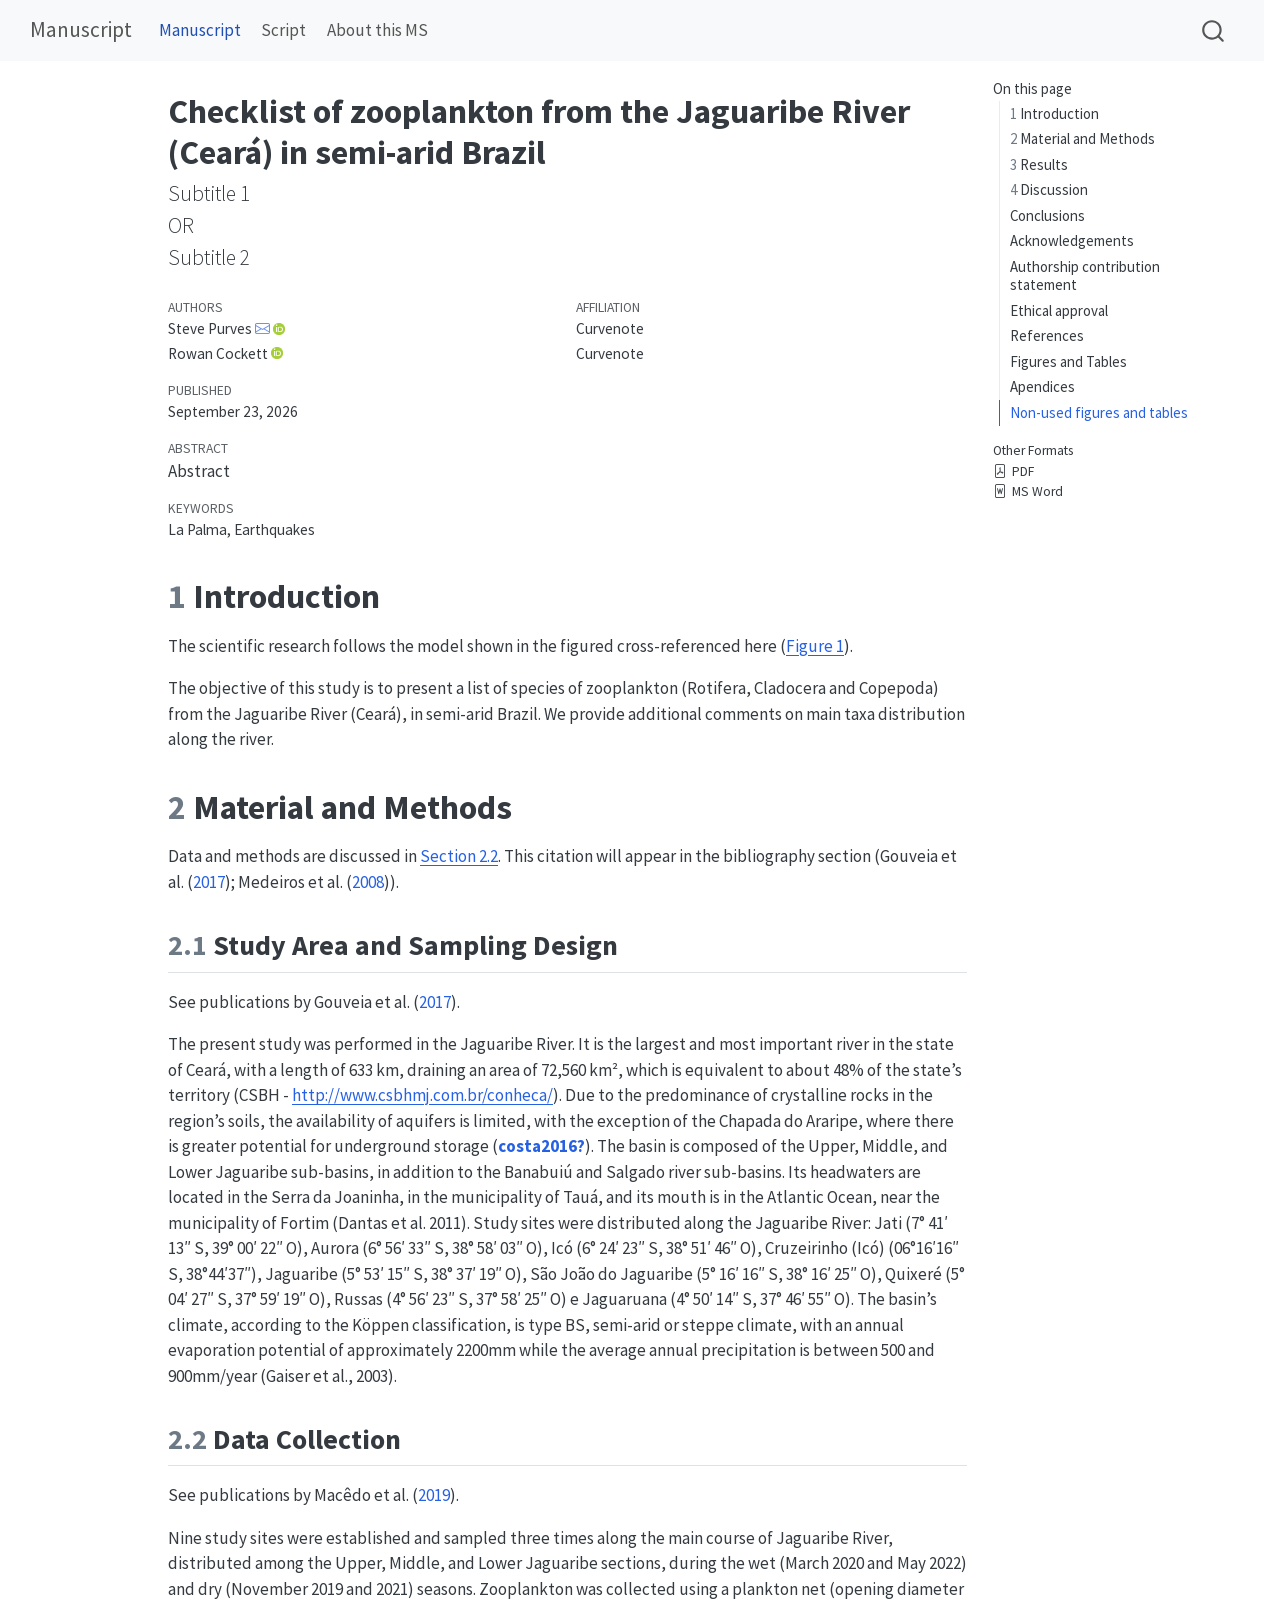
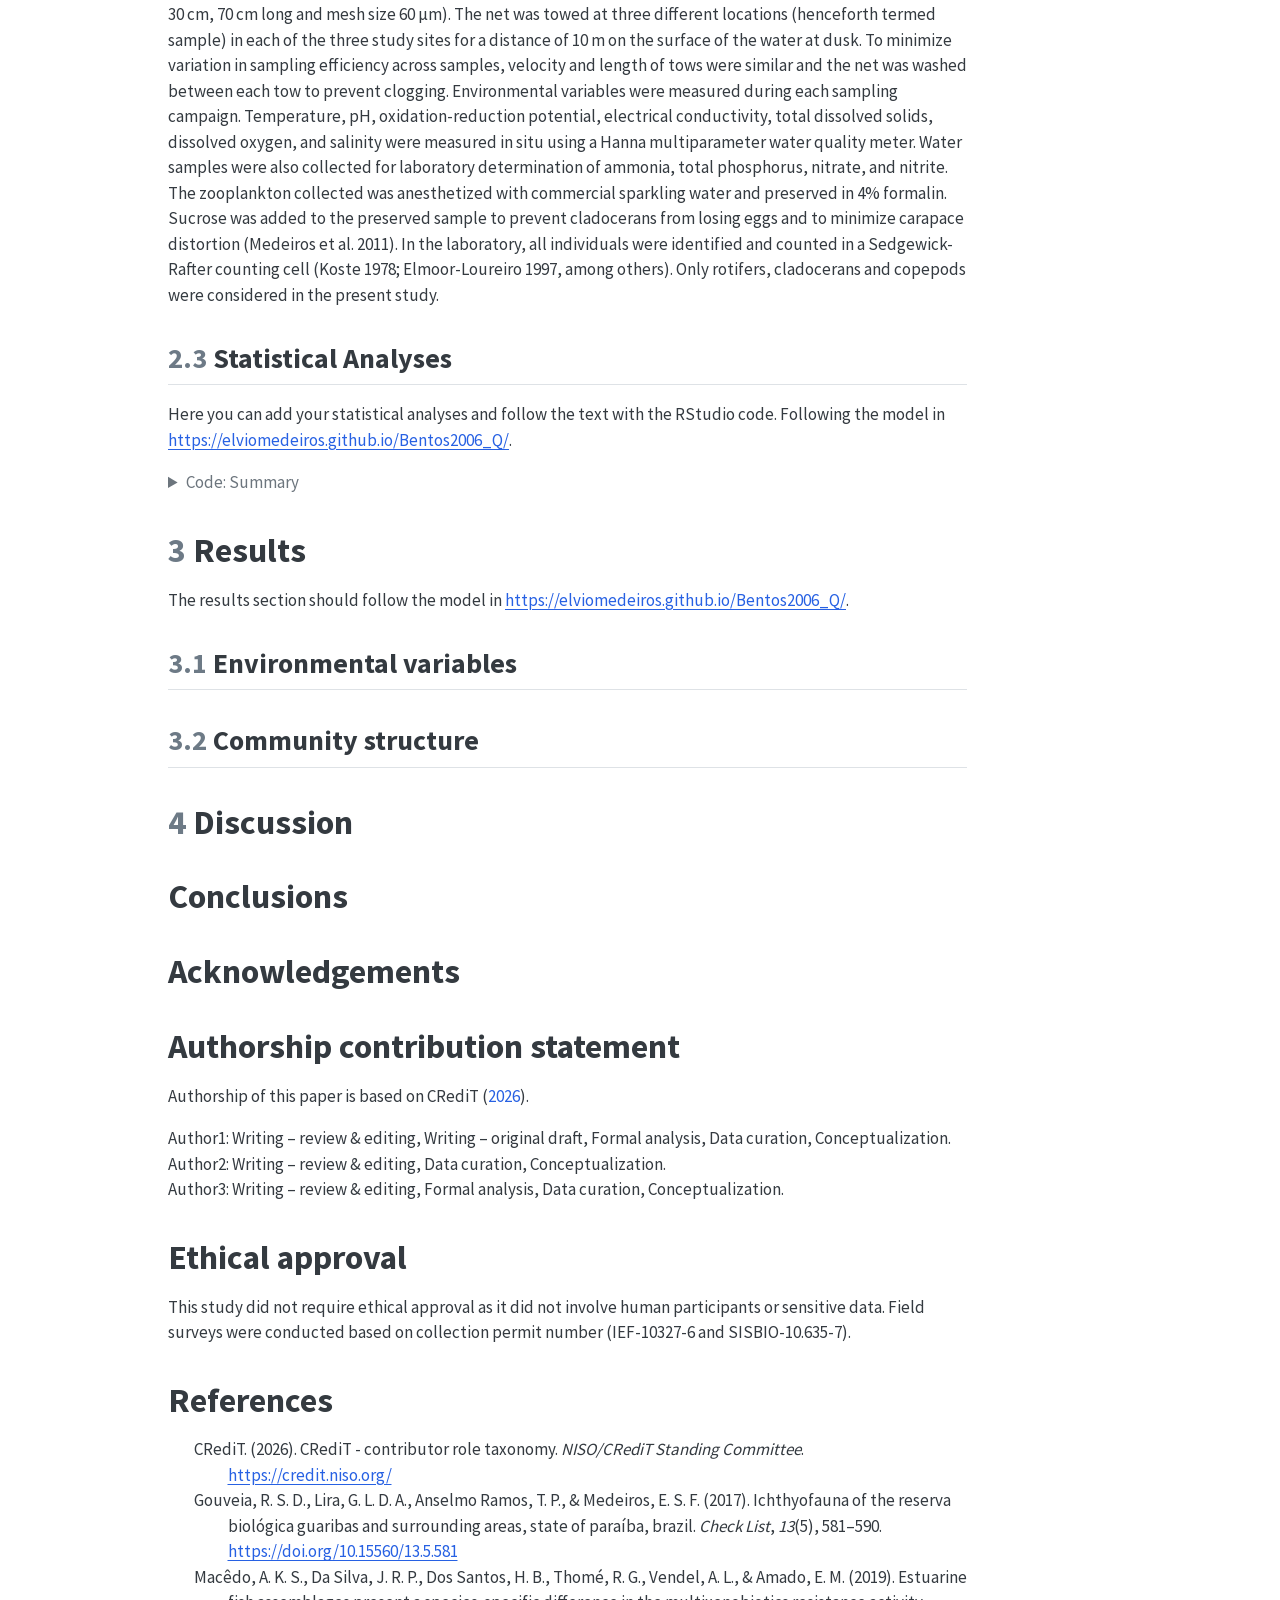
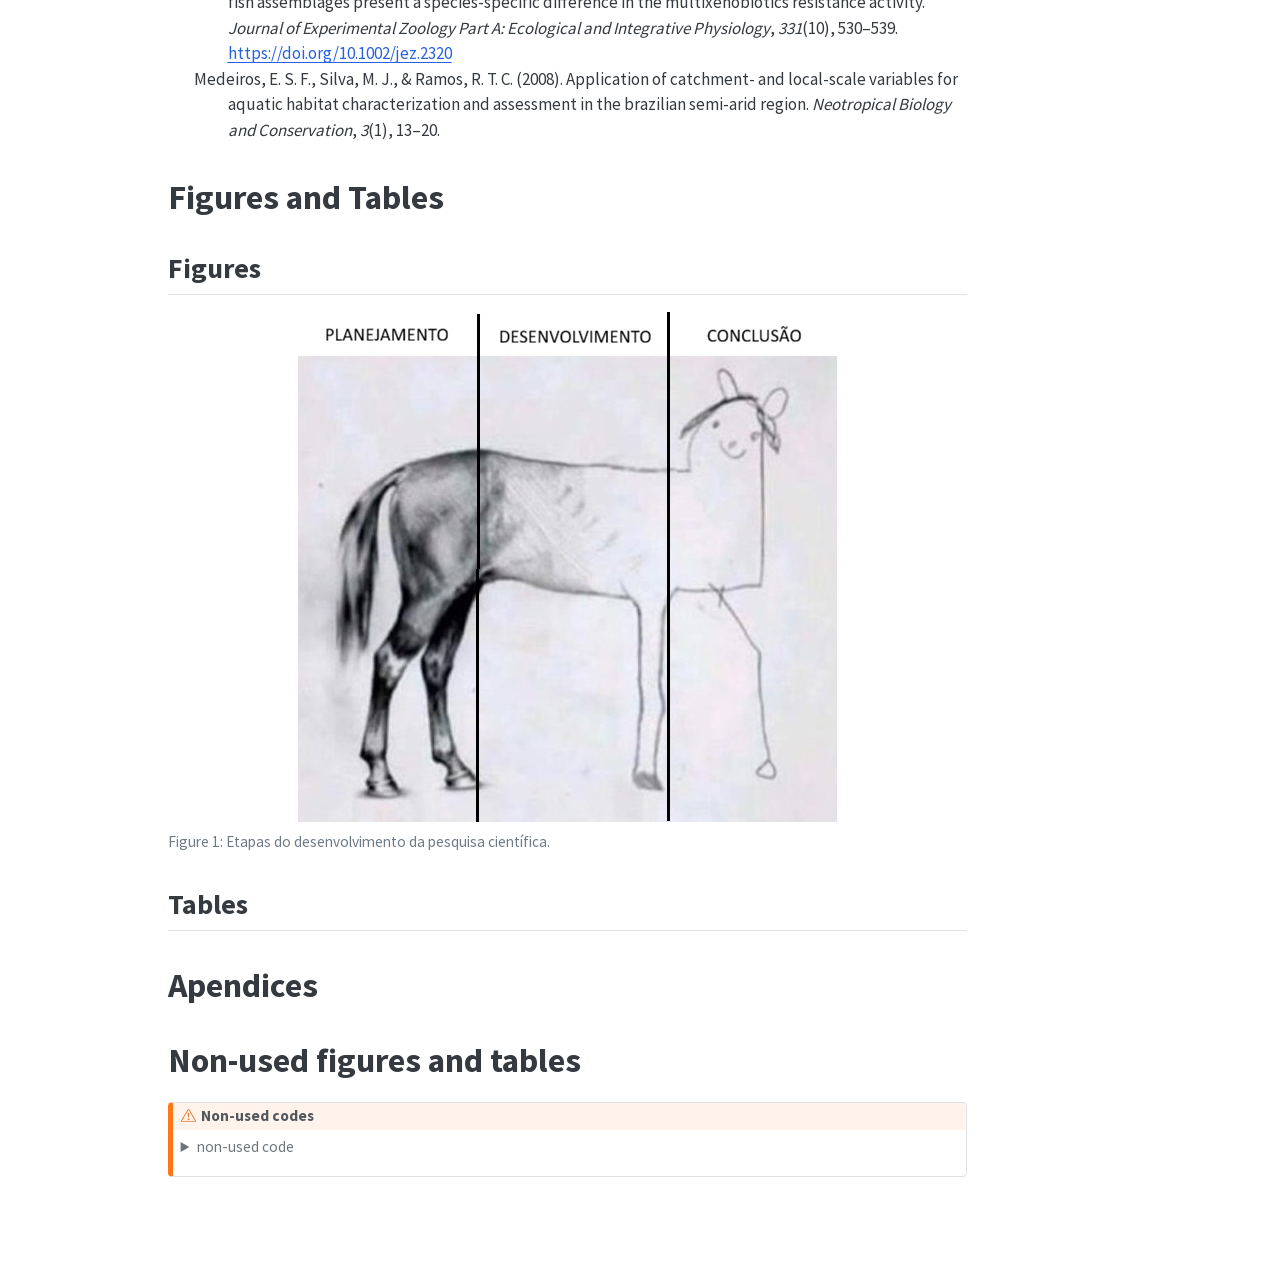
